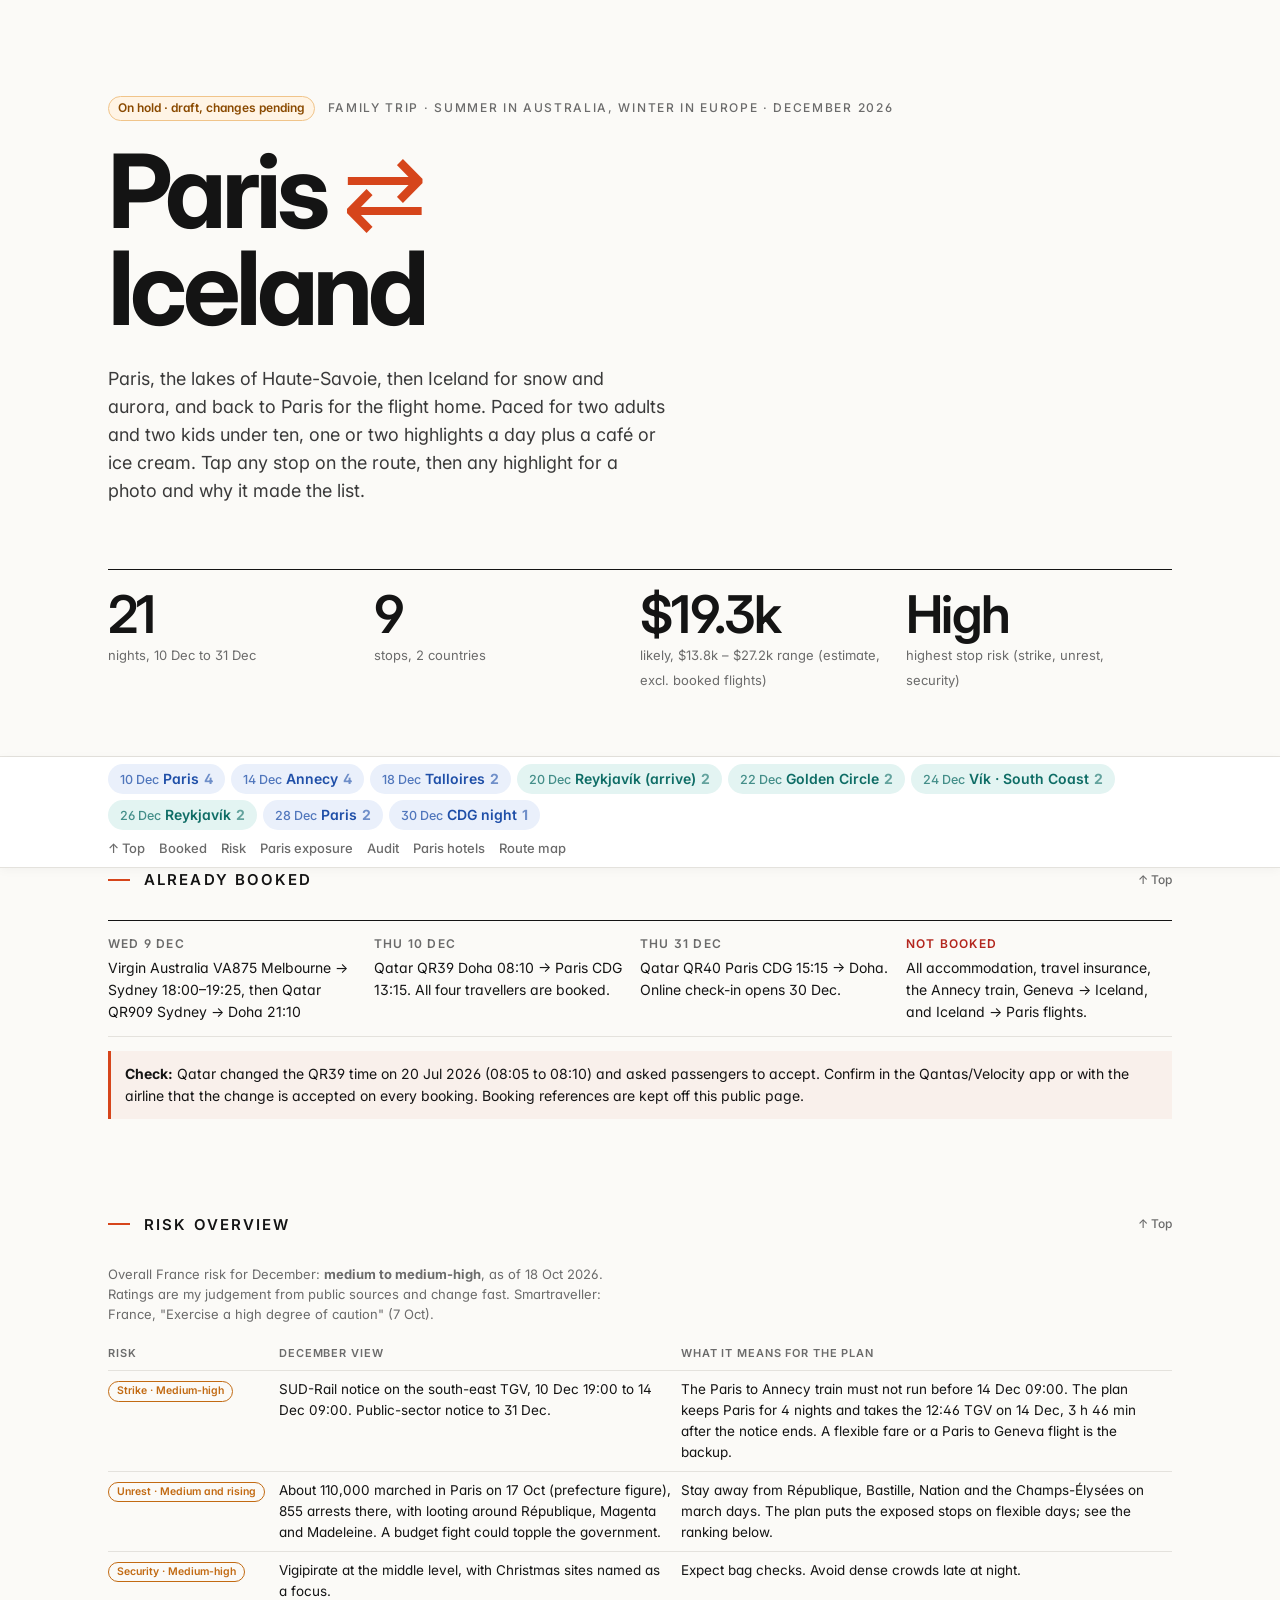
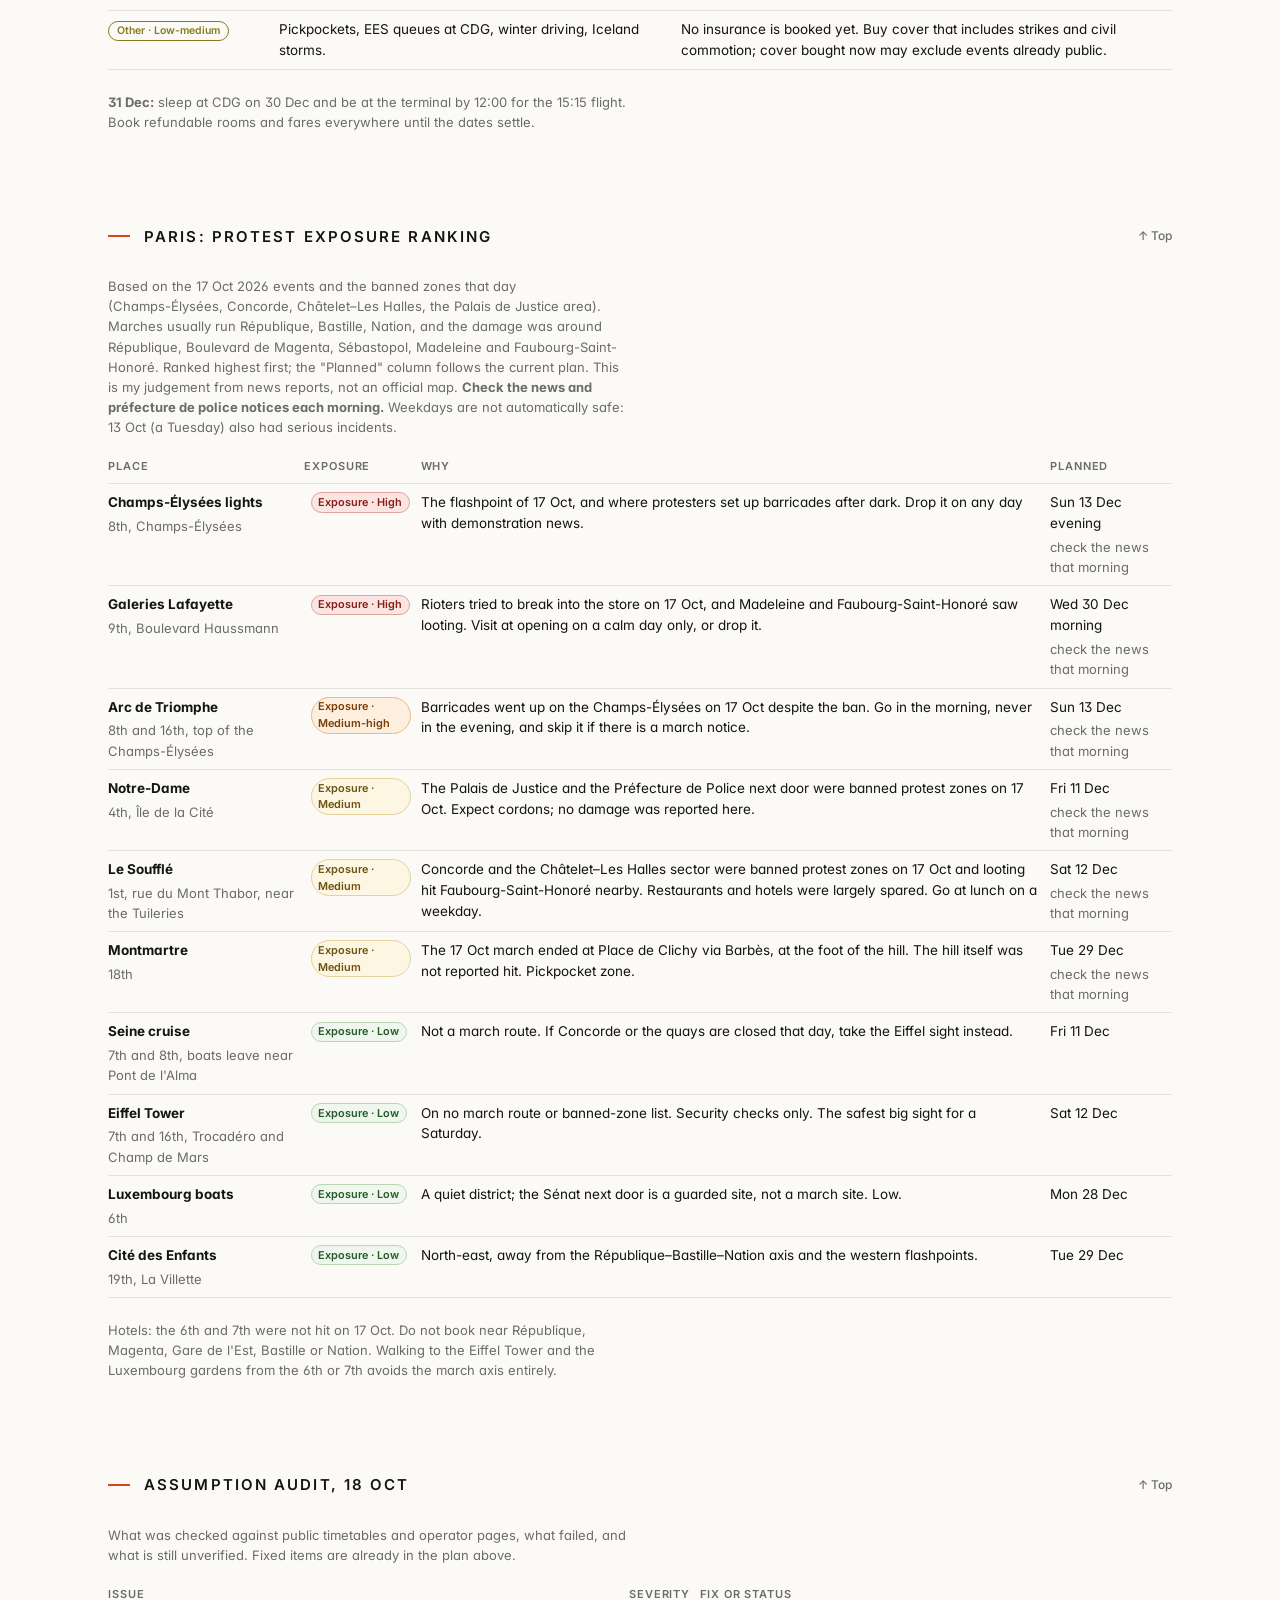
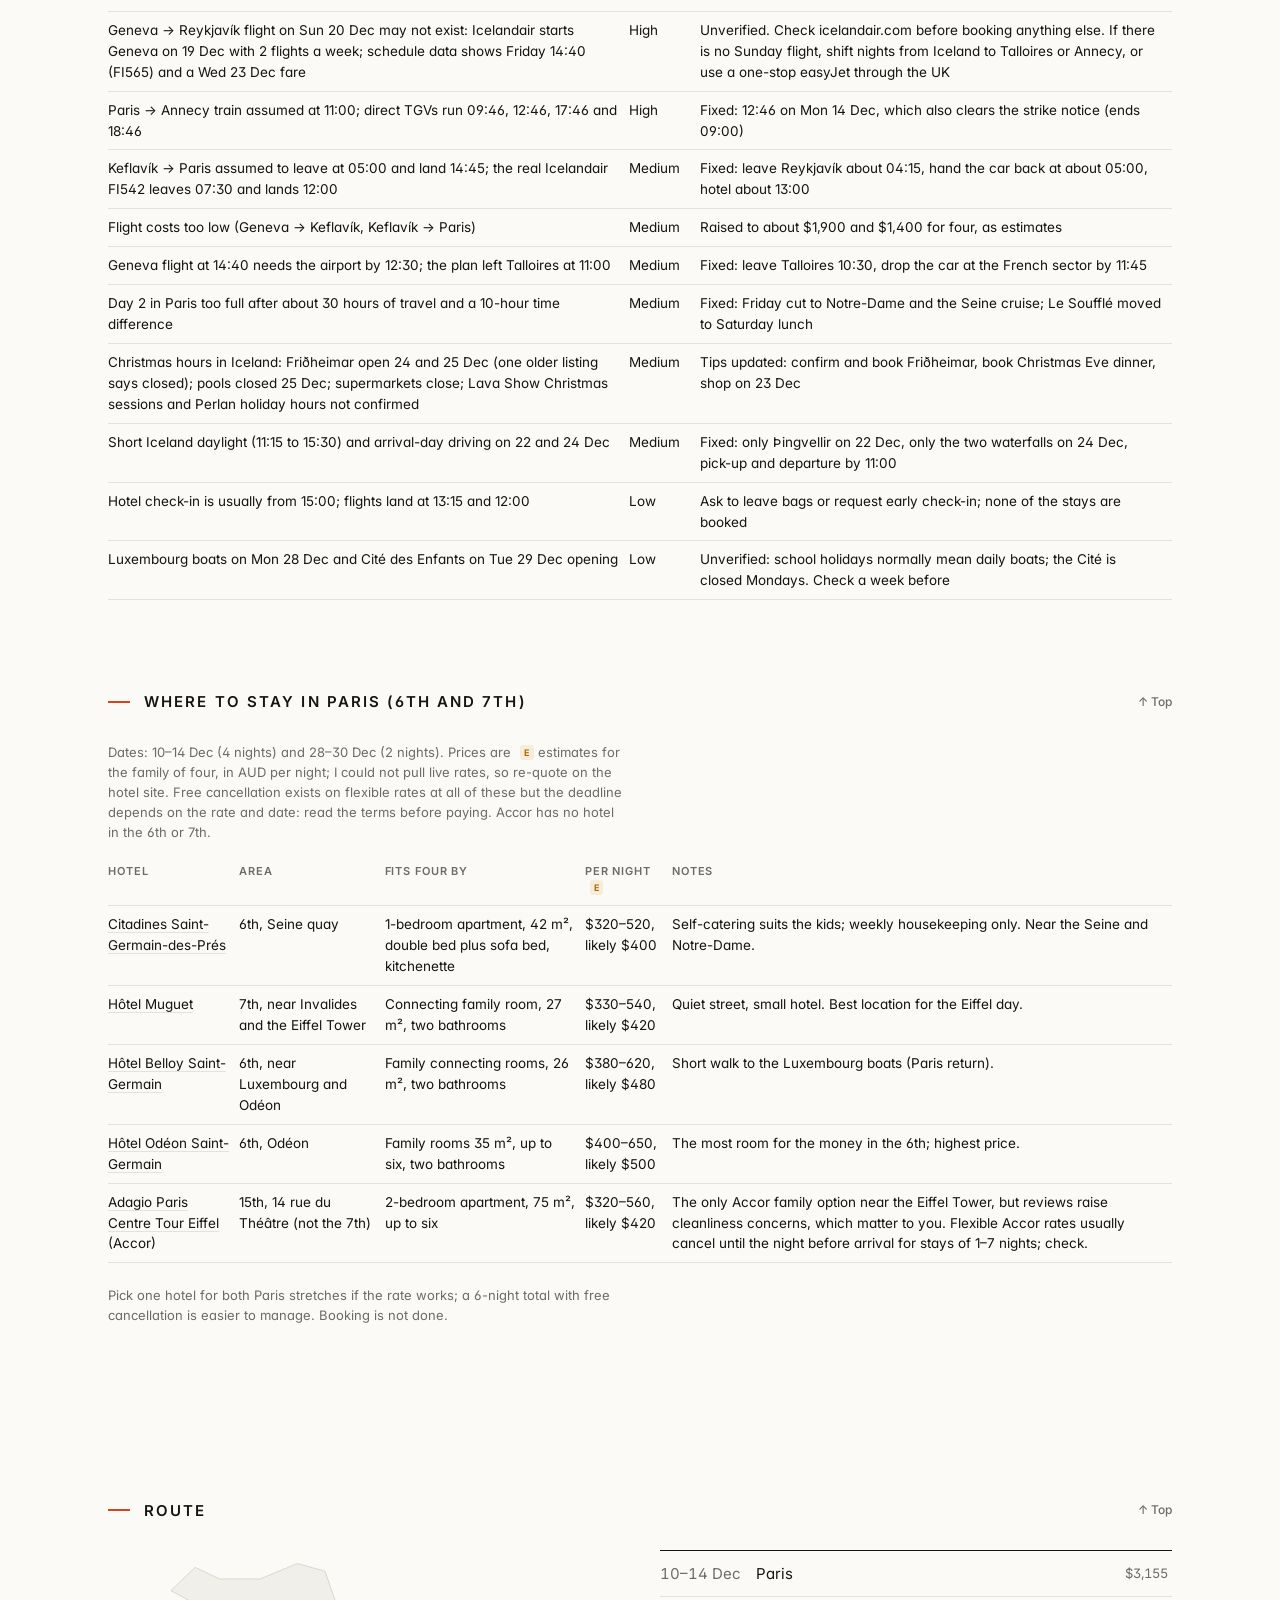
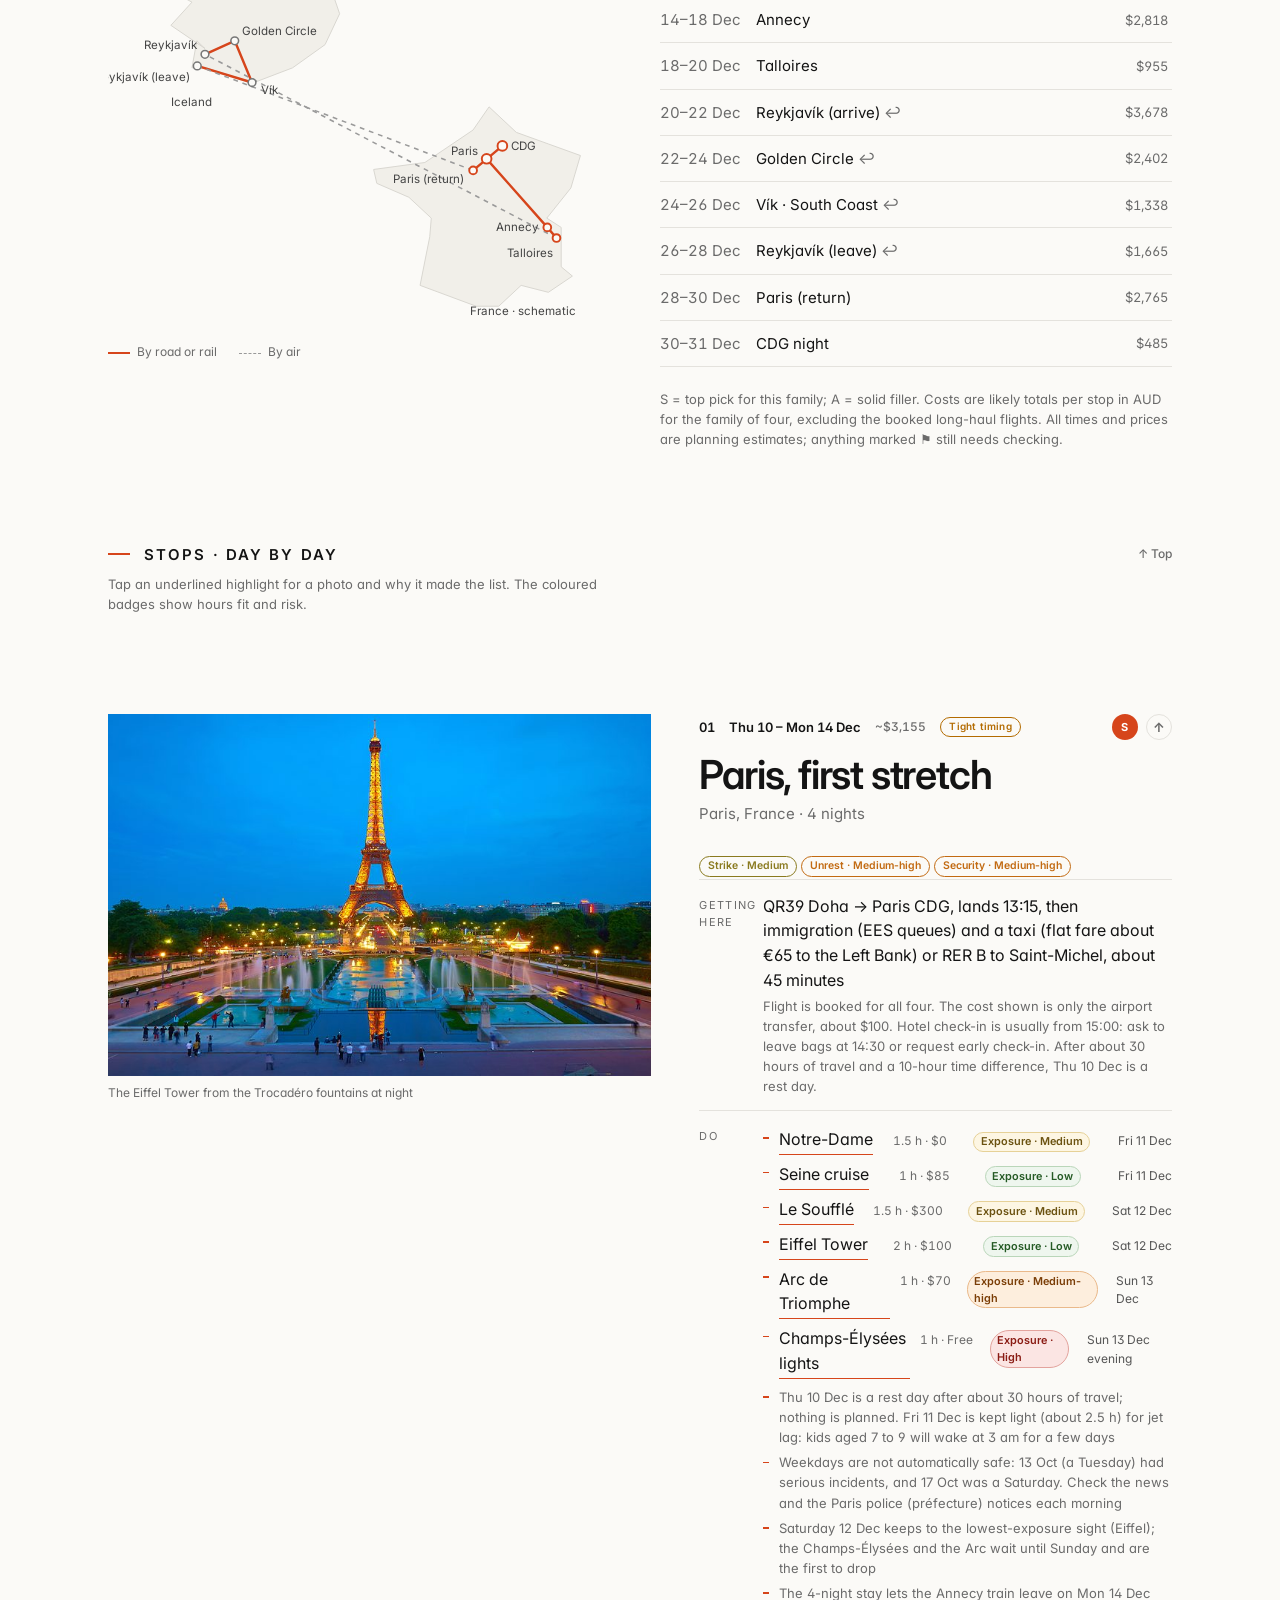
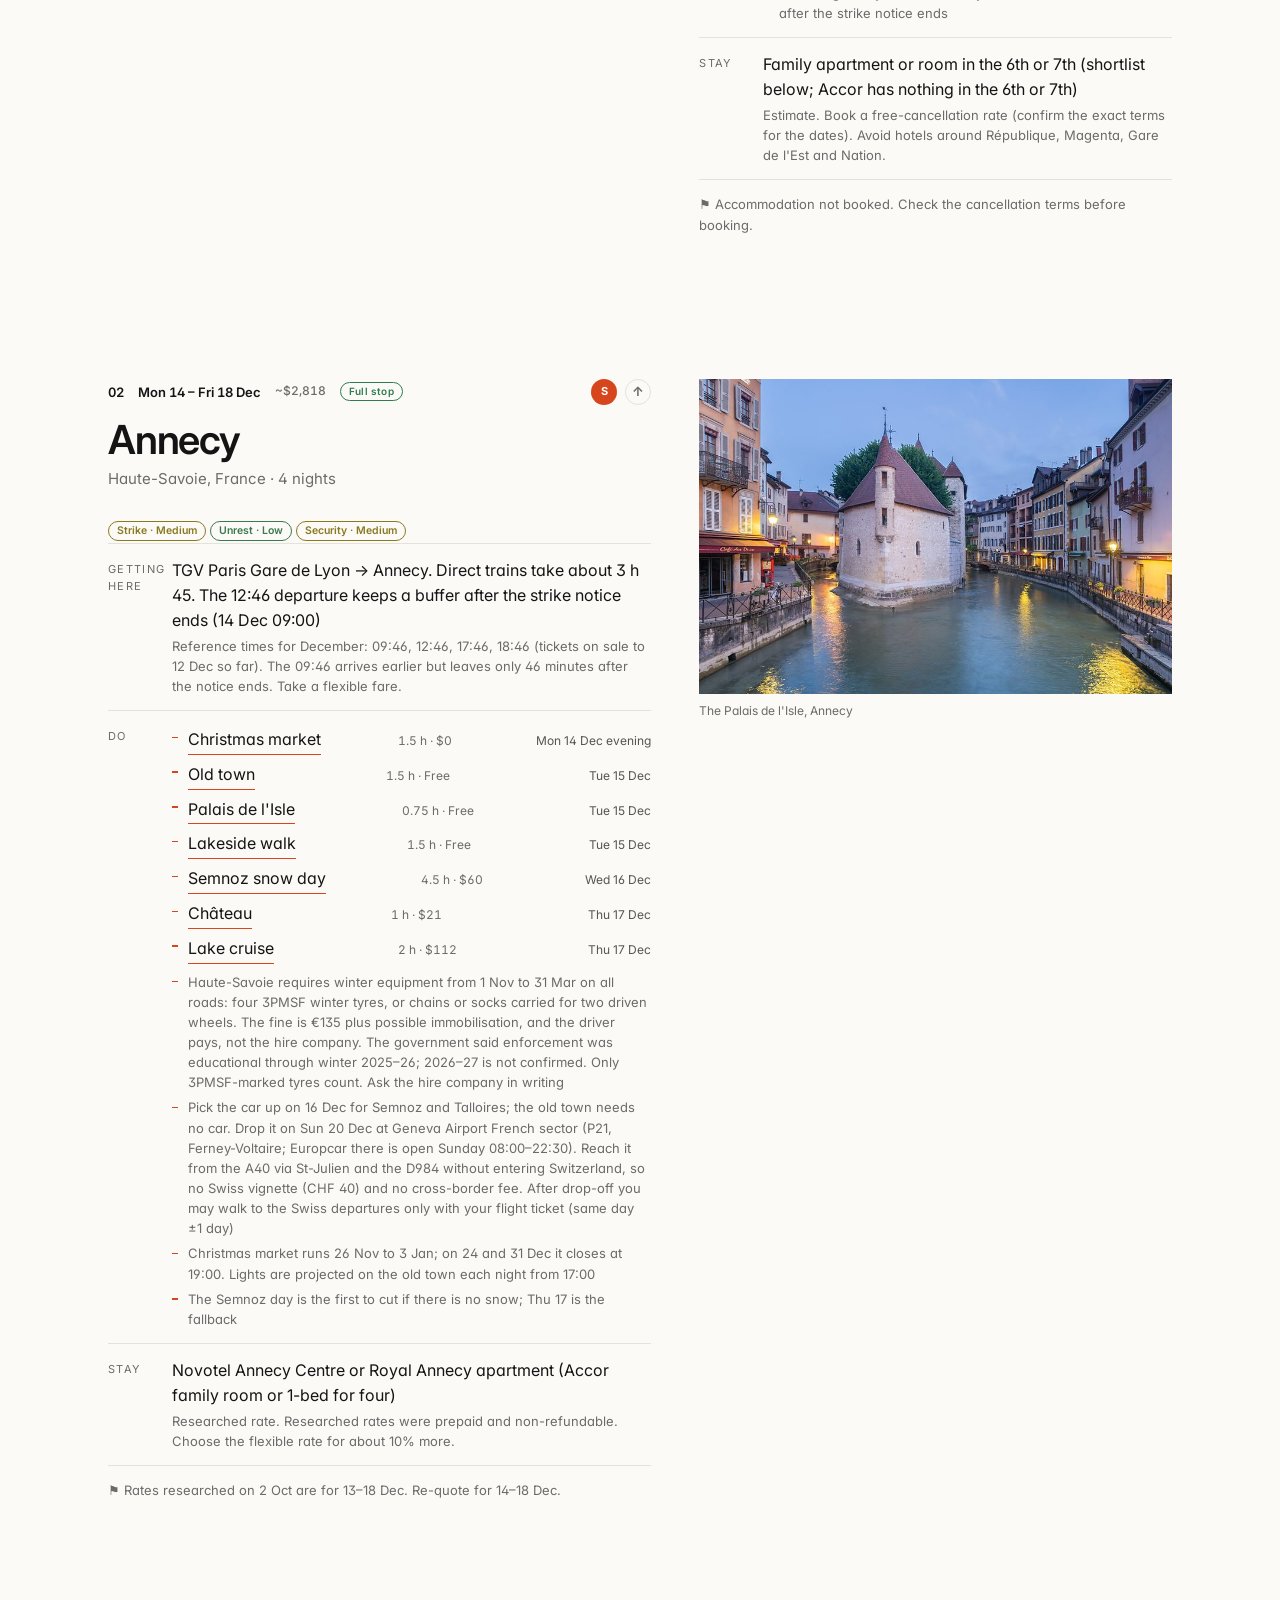
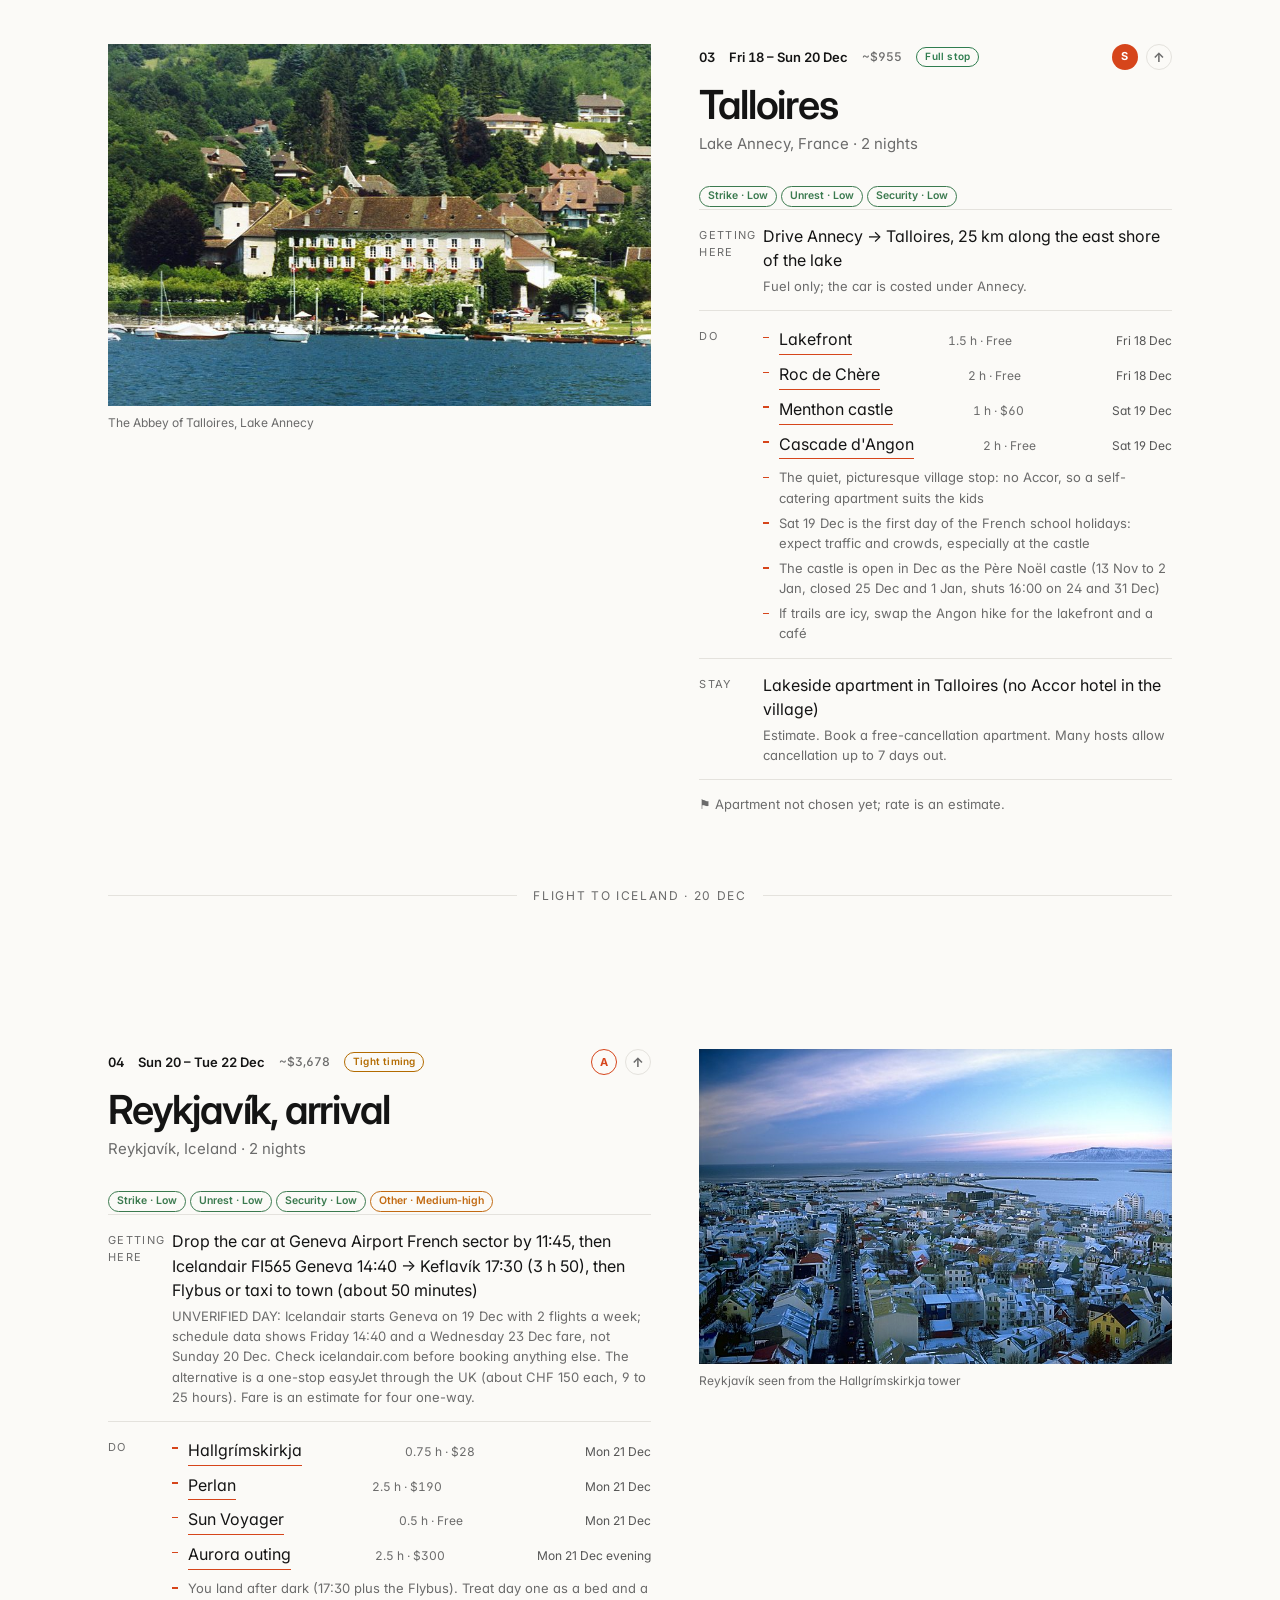
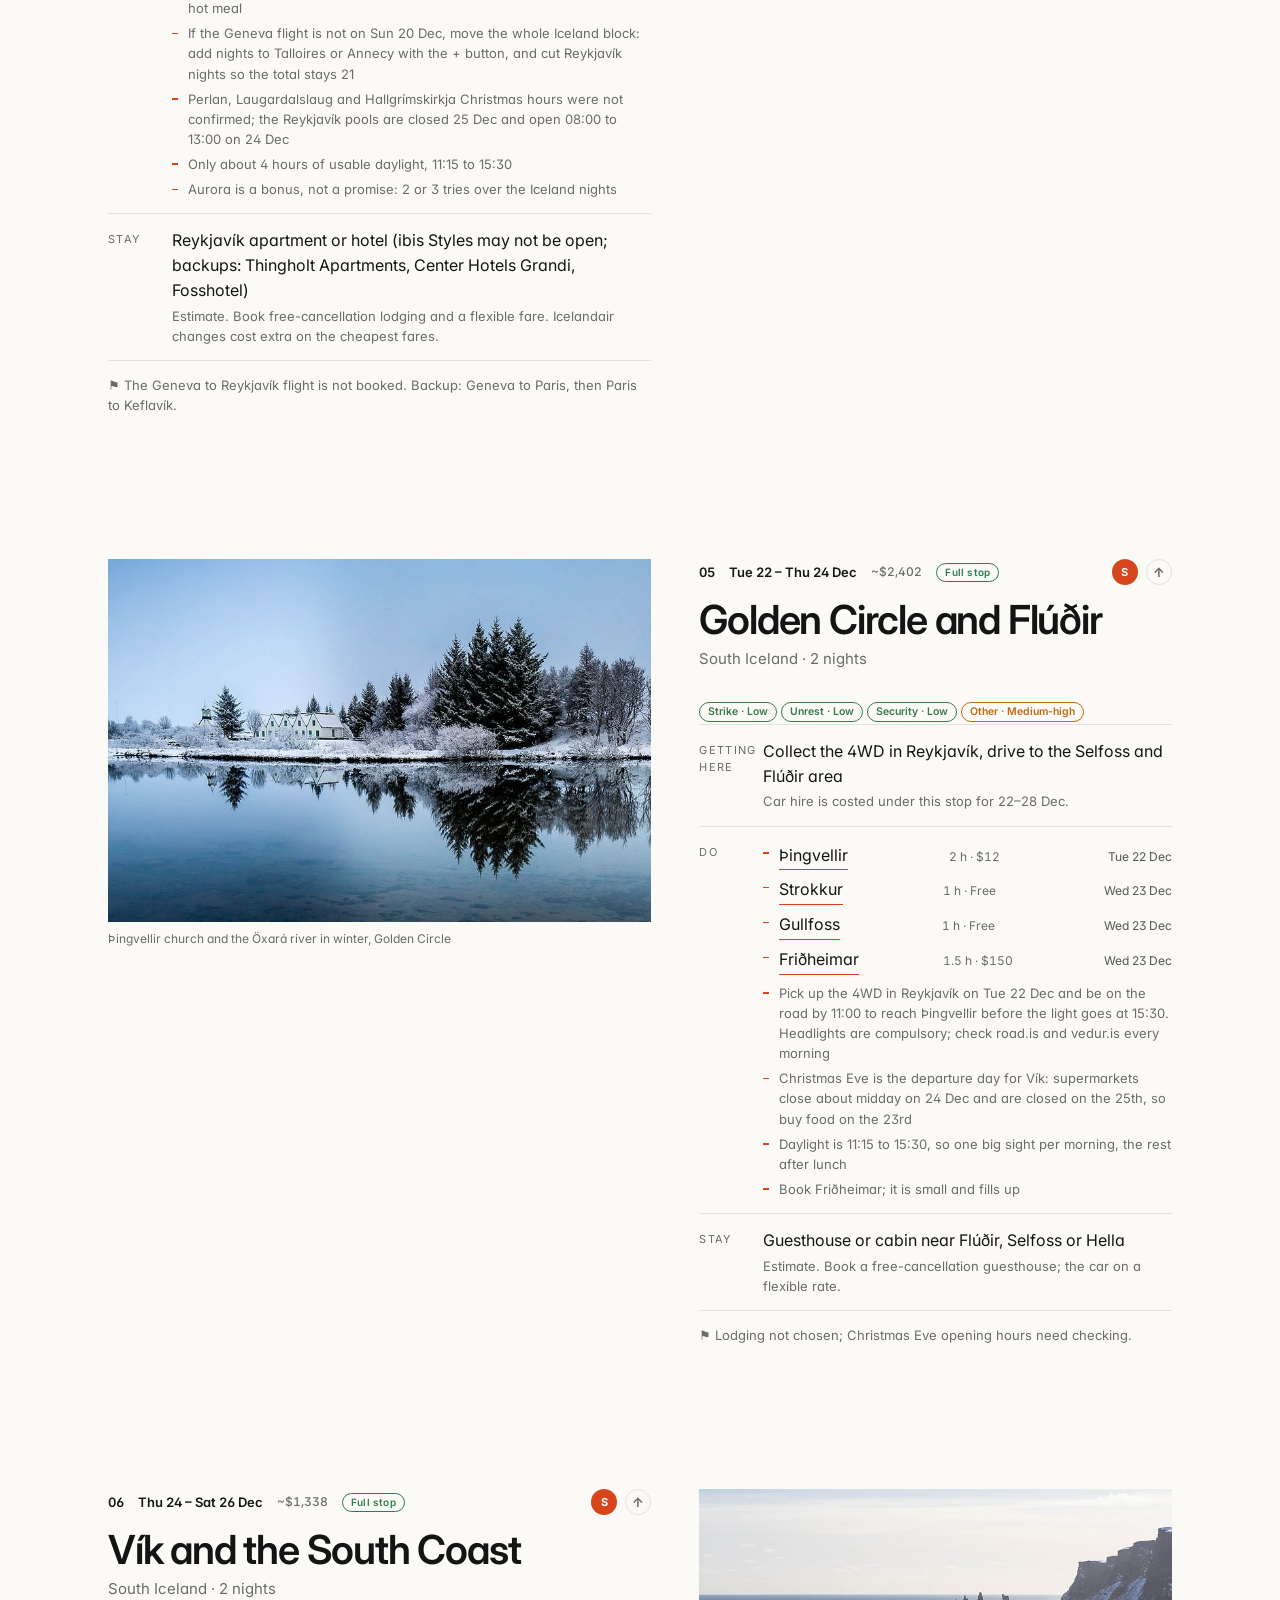
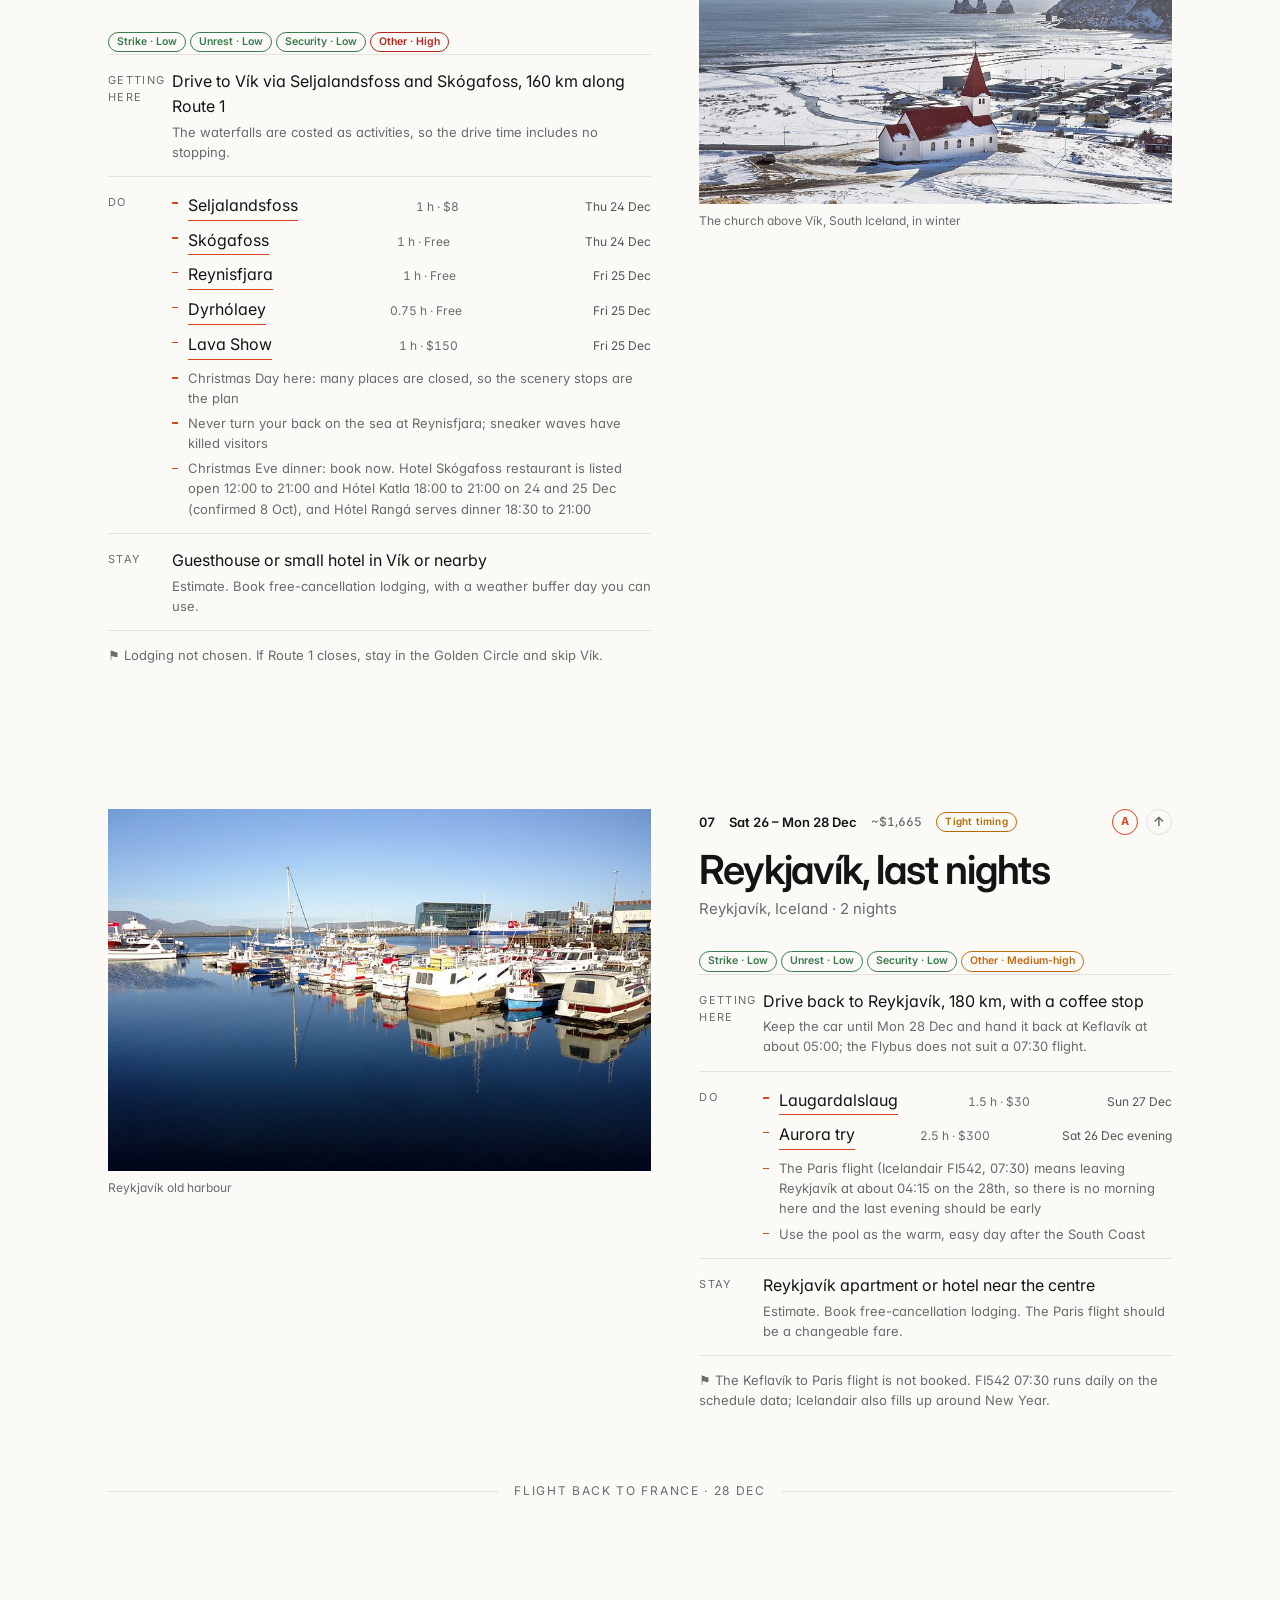
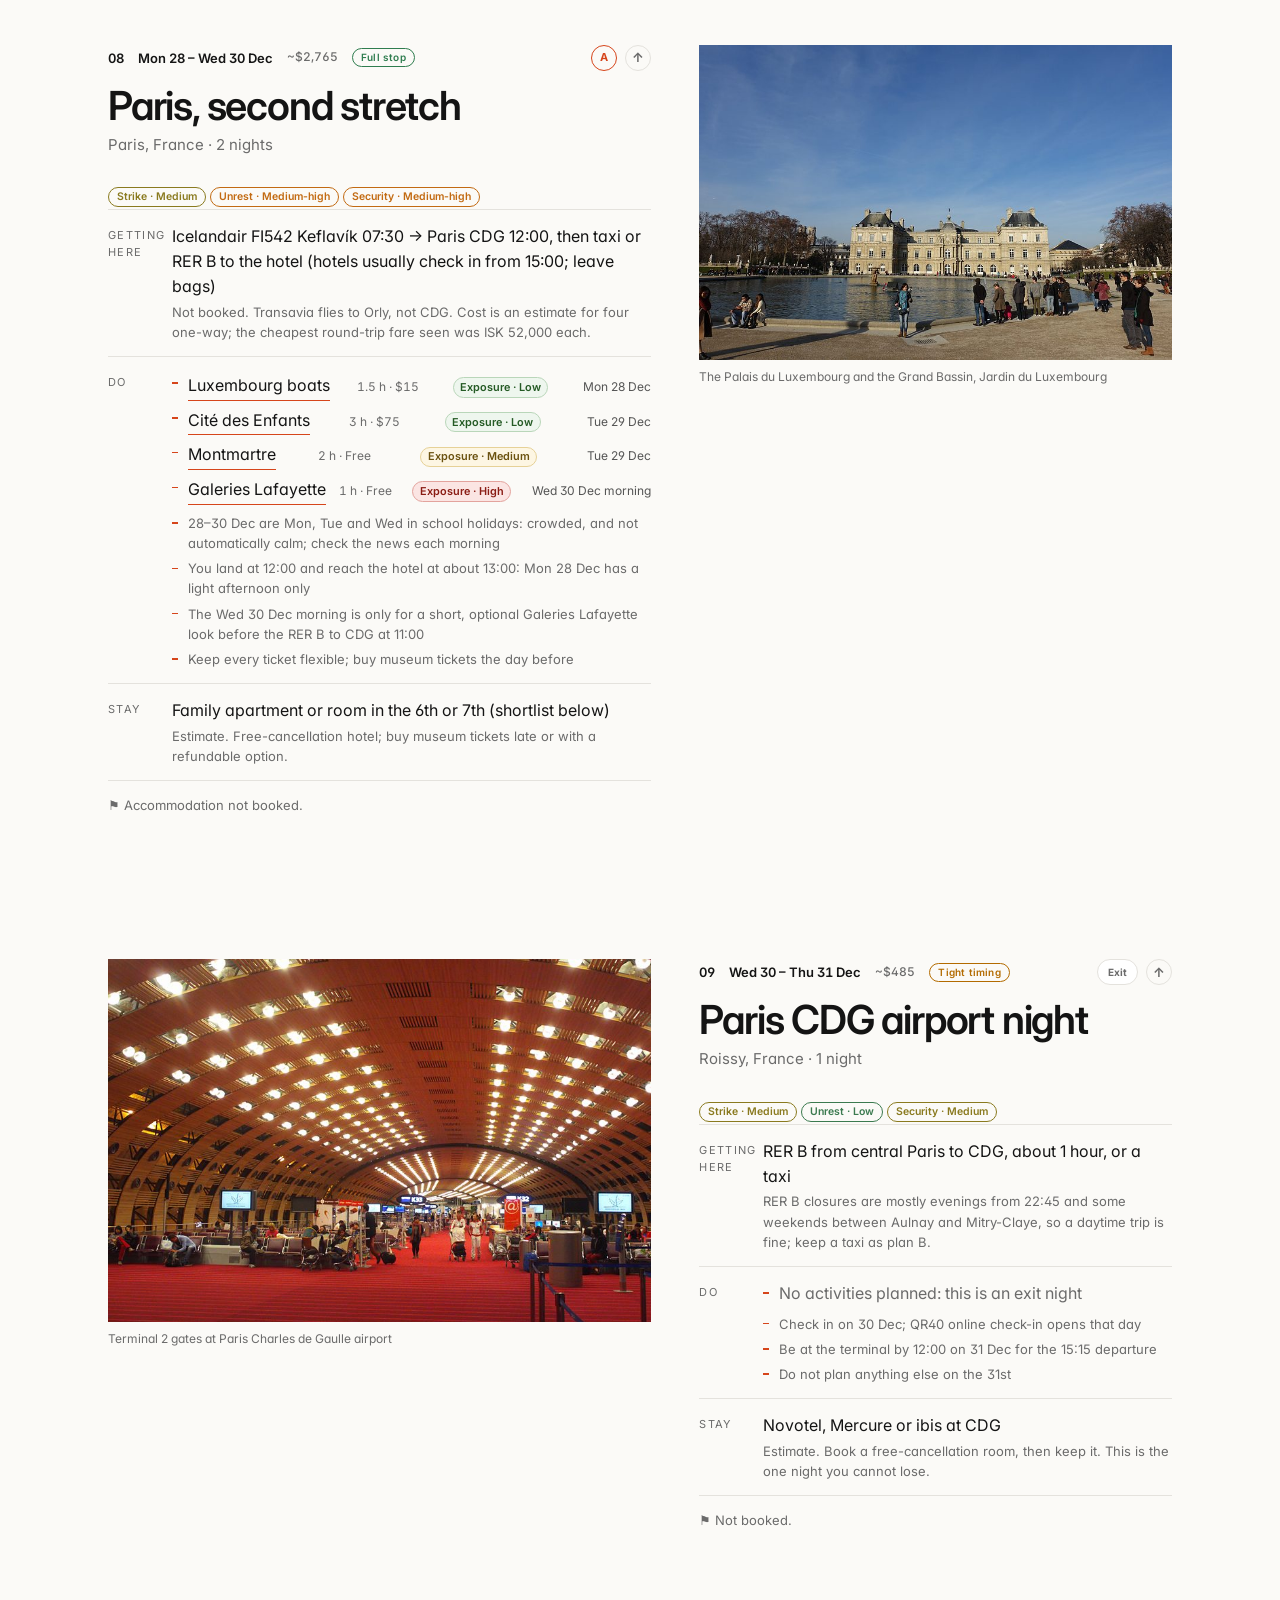
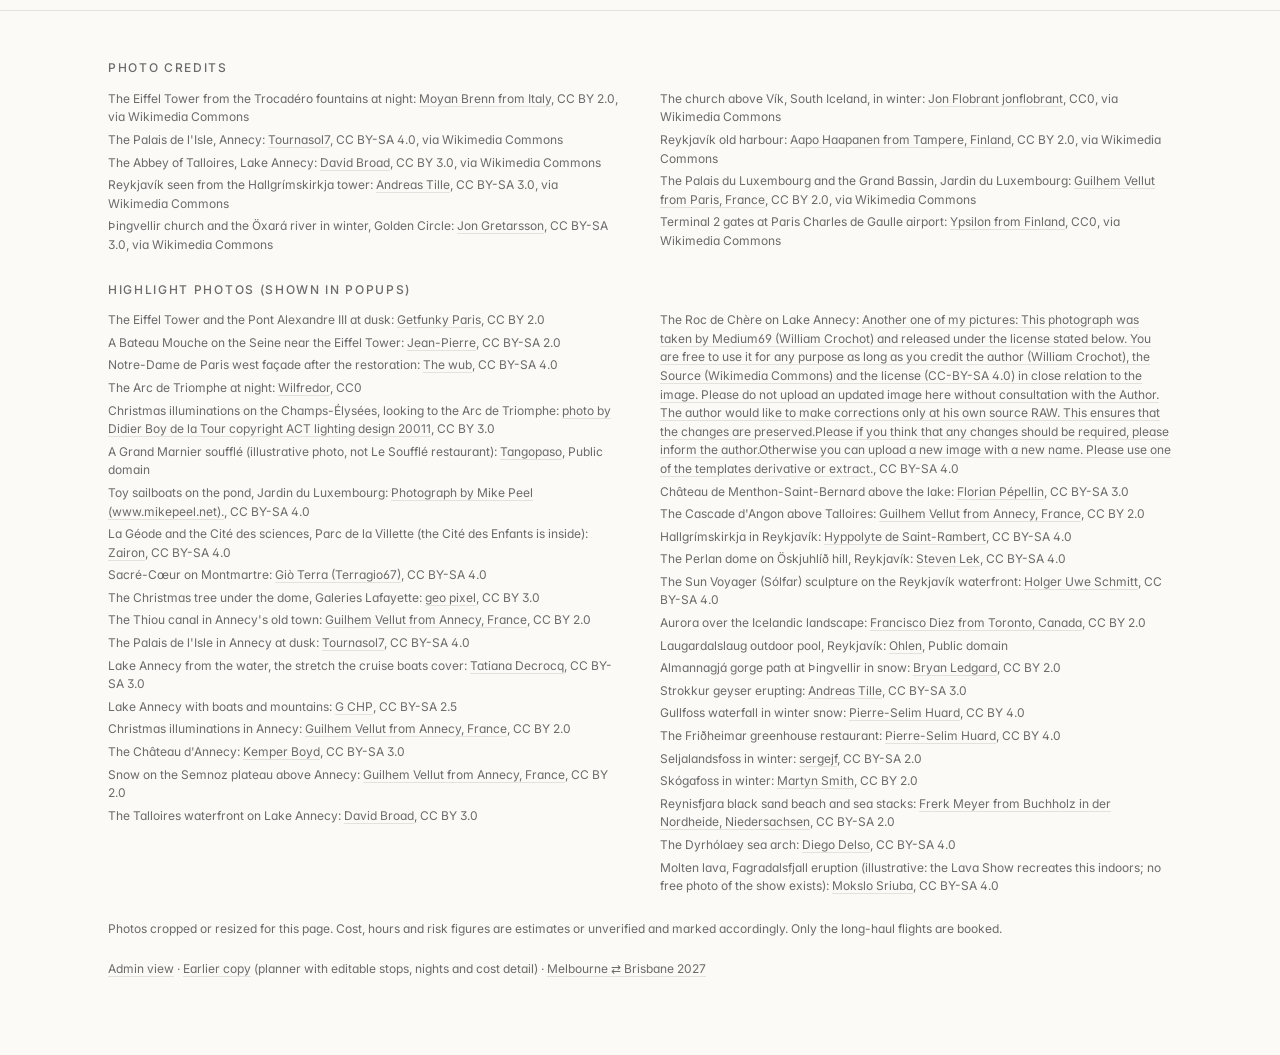
==== europe-dec-2026/index.html @ 7026f6e0 "Europe Dec 2026: restore original lite layout with sticky stop/section nav, back-to-top, date anchor" ====
<!doctype html><html lang="en-AU"><head><meta charset="utf-8"><link rel="icon" href="data:,"><meta name="viewport" content="width=device-width,initial-scale=1">
<title>Paris ⇄ Iceland · Family trip Dec 2026</title>
<meta name="description" content="Family itinerary for Europe, 10 to 31 December 2026: Paris, Annecy, Talloires, Iceland and back, with costs, daylight hours and risk ratings.">
<link rel="preconnect" href="https://fonts.googleapis.com"><link rel="preconnect" href="https://fonts.gstatic.com" crossorigin>
<link href="https://fonts.googleapis.com/css2?family=Inter:wght@400;500;600;700&display=swap" rel="stylesheet">
<style>
:root{--ink:#141414;--mute:#6b6b6b;--line:#e4e2dd;--bg:#fbfaf7;--acc:#d6451b;--max:1120px}
*{box-sizing:border-box}html{-webkit-text-size-adjust:100%}
body{margin:0;background:var(--bg);color:var(--ink);font:16px/1.55 Inter,-apple-system,BlinkMacSystemFont,"Segoe UI",Helvetica,Arial,sans-serif;font-feature-settings:"ss01","cv11";-webkit-font-smoothing:antialiased}
a{color:inherit;text-decoration-color:var(--line);text-underline-offset:3px}a:hover{text-decoration-color:var(--acc)}
.wrap{max-width:var(--max);margin:0 auto;padding:0 28px}
.eyebrow{font-size:12px;letter-spacing:.14em;text-transform:uppercase;color:var(--mute);font-weight:500}
header.hero{padding:96px 0 64px;border-bottom:1px solid var(--line)}
.hero h1{font-size:clamp(44px,8vw,104px);line-height:.95;letter-spacing:-.045em;font-weight:700;margin:22px 0 28px}
.hero h1 .ar{color:var(--acc);font-weight:500}
.hero p.lede{max-width:560px;font-size:18px;color:#3a3a3a;margin:0}
.stats{display:grid;grid-template-columns:repeat(4,1fr);gap:0;margin-top:64px;border-top:1px solid var(--ink)}
.stat{padding:18px 18px 0 0}.stat b{display:block;font-size:clamp(30px,4.4vw,52px);font-weight:600;letter-spacing:-.03em;line-height:1.05}
.stat span{font-size:13px;color:var(--mute)}
section{padding:80px 0}
h2{font-size:13px;letter-spacing:.14em;text-transform:uppercase;font-weight:600;margin:0 0 40px;display:flex;gap:14px;align-items:center}
h2::before{content:"";width:22px;height:2px;background:var(--acc)}
.overview{display:grid;grid-template-columns:minmax(0,1fr) minmax(0,1.05fr);gap:64px;align-items:start}
.map{width:100%;height:auto;max-height:640px}
.r-out{fill:none;stroke:var(--acc);stroke-width:2.5;stroke-linejoin:round;stroke-linecap:round}
.r-ret{fill:none;stroke:#9a9a9a;stroke-width:1.6;stroke-dasharray:5 5;stroke-linejoin:round}
.d-out{fill:var(--bg);stroke:var(--acc);stroke-width:2}.d-ret{fill:var(--bg);stroke:#777;stroke-width:1.6}
.d-home{fill:var(--ink)}.d-bne{fill:var(--acc)}.d-via{fill:#999}
.lbl{font:12px Inter,system-ui,sans-serif;fill:#444}.lbl-b{font-weight:600;fill:var(--ink)}
.legend{display:flex;gap:22px;font-size:12px;color:var(--mute);margin-top:10px}
.legend i{display:inline-block;width:22px;height:0;border-top:2.5px solid var(--acc);vertical-align:middle;margin-right:7px}
.legend i.d{border-top:1.6px dashed #999}
ol.tl{list-style:none;margin:0;padding:0;border-top:1px solid var(--ink)}
ol.tl li{display:grid;grid-template-columns:96px 1fr 28px;gap:12px;padding:11px 0;border-bottom:1px solid var(--line);font-size:15px}
.tdate{color:var(--mute);font-variant-numeric:tabular-nums}.ttier{text-align:right;font-weight:600;font-size:12px;color:var(--acc)}
ol.tl li.ret .tname::after{content:" ↩";color:var(--mute)}ol.tl li.muted{color:var(--mute)}ol.tl li.muted .ttier{color:var(--mute)}
.note{font-size:13px;color:var(--mute);margin-top:22px;max-width:520px}
.stops{display:grid;gap:72px}
.stop{display:grid;grid-template-columns:minmax(0,1.15fr) minmax(0,1fr);gap:48px;align-items:start;break-inside:avoid;page-break-inside:avoid}
.stop:nth-of-type(even) .ph{order:2}
.ph{margin:0}.ph img{display:block;width:100%;aspect-ratio:3/2;object-fit:cover;background:#eee;filter:saturate(.92)}
.mini{grid-template-columns:1fr}.mini .ph{order:0!important}.mini .ph img{aspect-ratio:auto;max-height:340px;object-fit:cover}.ph figcaption{font-size:12px;color:var(--mute);margin-top:8px}
.meta{display:flex;align-items:center;gap:14px;font-size:13px;color:var(--mute);font-variant-numeric:tabular-nums}
.num{font-weight:600;color:var(--ink)}
.tier{margin-left:auto;font-size:11px;font-weight:700;width:26px;height:26px;display:inline-grid;place-items:center;border-radius:50%}
.tS{background:var(--acc);color:#fff}.tA{border:1.5px solid var(--acc);color:var(--acc)}
.stop h3{font-size:clamp(28px,3.4vw,40px);letter-spacing:-.03em;line-height:1.05;margin:14px 0 6px;font-weight:600}
.reg{margin:0 0 26px;color:var(--mute);font-size:15px}
dl{margin:0;display:grid;grid-template-columns:64px 1fr;border-top:1px solid var(--line)}
dt,dd{padding:14px 0;border-bottom:1px solid var(--line);margin:0}
dt{font-size:11px;letter-spacing:.12em;text-transform:uppercase;color:var(--mute);padding-top:17px}
dd ul{margin:0;padding:0;list-style:none}dd li{padding-left:16px;position:relative}dd li+li{margin-top:5px}
dd li::before{content:"";position:absolute;left:0;top:.72em;width:6px;height:1.5px;background:var(--acc)}
.sub{display:block;font-size:13px;color:var(--mute);margin-top:3px}
.tc{display:inline-block;font-size:10px;letter-spacing:.08em;text-transform:uppercase;color:#9a6a52;border:1px solid #ead8cd;border-radius:3px;padding:0 5px;line-height:16px;vertical-align:1px;white-space:nowrap}
.flag{font-size:13px;color:var(--mute);margin:14px 0 0}
.divider{display:flex;align-items:center;gap:16px;font-size:12px;letter-spacing:.14em;text-transform:uppercase;color:var(--mute)}
.divider::before,.divider::after{content:"";flex:1;height:1px;background:var(--line)}
.home{display:grid;grid-template-columns:repeat(2,1fr);gap:0;border-top:1px solid var(--ink)}
.home div{padding:20px 24px 0 0}.home b{display:block;font-size:22px;letter-spacing:-.02em;font-weight:600;margin:4px 0}.home p{margin:0;color:var(--mute);font-size:14px}
.grid3{display:grid;grid-template-columns:repeat(3,1fr);gap:40px}
.grid3 h4{font-size:15px;margin:0 0 10px;font-weight:600}.grid3 ul{margin:0;padding:0 0 0 0;list-style:none;font-size:14px;color:#3a3a3a}.grid3 li{padding:7px 0;border-top:1px solid var(--line)}
footer{border-top:1px solid var(--line);padding:48px 0 64px;font-size:12px;color:var(--mute)}
footer ul{columns:2;column-gap:40px;padding:0;list-style:none;margin:12px 0 24px}footer li{break-inside:avoid;margin-bottom:4px}
html{scroll-behavior:smooth}
.stop,#route,#home{scroll-margin-top:24px}
a:focus-visible{outline:2px solid var(--acc);outline-offset:3px;border-radius:2px}
ol.tl li{display:block;padding:0}
a.tl-link{display:grid;grid-template-columns:96px 1fr 28px;gap:12px;padding:11px 0;min-height:44px;align-items:center;text-decoration:none;color:inherit}
a.tl-link:hover .tname,a.tl-link:focus-visible .tname{text-decoration:underline;text-decoration-color:var(--acc);text-underline-offset:4px}
a.tl-link:focus-visible{outline-offset:-2px}
.mp{cursor:pointer;outline:none}.hit{fill:transparent}
.mp:hover .lbl,.mp:focus-visible .lbl{fill:var(--acc);text-decoration:underline}
.mp:focus-visible .hit{stroke:var(--acc);stroke-width:1.5;fill:rgba(214,69,27,.08)}
.tomap{position:relative;margin-left:-6px;width:26px;height:26px;display:inline-grid;place-items:center;border-radius:50%;border:1px solid var(--line);font-size:13px;font-weight:700;color:var(--mute);text-decoration:none;line-height:1}.tomap::after{content:"";position:absolute;inset:-9px}.tomap:hover,.tomap:focus-visible{color:var(--acc);border-color:var(--acc)}
.back{display:inline-flex;align-items:center;min-height:44px;margin-top:10px;font-size:13px;color:var(--mute);text-decoration:none;letter-spacing:.02em}
.back:hover,.back:focus-visible{color:var(--acc)}
.stop.flash{animation:flash 1.6s ease-out}
@keyframes flash{0%,35%{box-shadow:0 0 0 14px rgba(214,69,27,.10);background:rgba(214,69,27,.05)}100%{box-shadow:0 0 0 14px transparent;background:transparent}}
@media (prefers-reduced-motion:reduce){html{scroll-behavior:auto}.stop.flash{animation:none;outline:2px solid var(--acc);outline-offset:10px}}
@media print{.back,.tomap{display:none}a.tl-link{min-height:0}}
@media (max-width:860px){
 .wrap{padding:0 20px}header.hero{padding:64px 0 48px}.stats{grid-template-columns:repeat(2,1fr);margin-top:44px}.stat{padding-bottom:16px}
 section{padding:56px 0}.overview{grid-template-columns:1fr;gap:40px}.map{max-height:520px}
 .stop{grid-template-columns:1fr;gap:22px}.stop:nth-of-type(even) .ph{order:0}.stops{gap:56px}
 .grid3{grid-template-columns:1fr;gap:28px}footer ul{columns:1}.home{grid-template-columns:1fr}
}
@media print{
 :root{--bg:#fff}body{font-size:11pt}header.hero{padding:0 0 24px}section{padding:28px 0}
 .stop{grid-template-columns:38% 1fr;gap:24px}.stop:nth-of-type(even) .ph{order:0}.stops{gap:28px}
 .ph img{filter:none}a{text-decoration:none}.overview{break-inside:avoid}h2{margin-bottom:20px}
 @page{margin:14mm}
}
/* ===== v1.1 additions ===== */
:root{--ok:#2f7d4f;--warnc:#b36b00;--bad:#b3261e;--bar:52px}
.sr{position:absolute;width:1px;height:1px;overflow:hidden;clip:rect(0 0 0 0);white-space:nowrap}
.bar{position:sticky;top:0;z-index:50;background:rgba(251,250,247,.96);backdrop-filter:blur(6px);border-bottom:1px solid var(--line)}
.bar-in{display:flex;flex-wrap:wrap;align-items:center;gap:6px 16px;min-height:var(--bar);padding-top:8px;padding-bottom:8px;font-size:13px;font-variant-numeric:tabular-nums}
.ver{display:inline-block;font-size:10px;font-weight:700;letter-spacing:.08em;color:var(--acc);border:1px solid var(--acc);border-radius:99px;padding:0 7px;line-height:17px;text-transform:none}
.bc b{font-size:16px}.mute{color:var(--mute)}
.chip{font-size:12px;font-weight:600;border-radius:99px;padding:2px 10px;border:1px solid var(--line)}
.chip.ok{color:var(--ok);border-color:var(--ok)}.chip.over{color:var(--bad);border-color:var(--bad)}.chip.under{color:var(--warnc);border-color:var(--warnc)}
.btn{font:inherit;font-size:14px;font-weight:500;background:#fff;color:var(--ink);border:1px solid #cfcdc7;border-radius:6px;padding:9px 14px;min-height:40px;cursor:pointer;text-decoration:none;display:inline-flex;align-items:center}
.btn.sm{font-size:12px;padding:4px 10px;min-height:30px}.btn.pri{background:var(--ink);color:#fff;border-color:var(--ink)}
.btn:hover,.btn:focus-visible{border-color:var(--acc);color:var(--acc)}.btn.pri:hover{color:#fff;background:var(--acc)}
button:focus-visible,a:focus-visible,select:focus-visible,input:focus-visible,label.btn:focus-visible{outline:2px solid var(--acc);outline-offset:2px}
.sv{margin-left:auto}.jump{margin-left:0}
.ctl{display:grid;grid-template-columns:repeat(3,minmax(0,1fr));gap:24px;margin-bottom:8px}
.ctl-g{display:flex;flex-direction:column;gap:6px;font-size:13px}.ctl-g label{font-weight:600;font-size:12px;letter-spacing:.1em;text-transform:uppercase}
select,input[type=text],input[type=number]{font:inherit;font-size:15px;padding:8px 10px;border:1px solid #cfcdc7;border-radius:6px;background:#fff;min-height:40px;max-width:100%}
.bud{display:flex;align-items:center;gap:6px}.bud input{width:96px}
.warn{color:var(--bad);font-size:14px;margin:10px 0 0;padding:8px 12px;border-left:3px solid var(--bad);background:rgba(179,38,30,.06)}
.acts-row{display:flex;flex-wrap:wrap;gap:10px;margin:18px 0 8px;align-items:center}.inl{display:inline-flex;gap:6px}
.inl input{width:200px}.linkf{width:100%;margin:8px 0;font-size:12px}
.sm-h{font-size:12px;letter-spacing:.12em;text-transform:uppercase;margin:22px 0 6px}
.plans{list-style:none;margin:0;padding:0;font-size:14px}.plans li{display:flex;gap:10px;align-items:center;padding:6px 0;border-bottom:1px solid var(--line)}.plans .pn{font-weight:600;margin-right:auto}
.r-ghost{fill:none;stroke:#d8d6d0;stroke-width:1.2;stroke-dasharray:1 4;stroke-linecap:round}
.d-skip{fill:#fff;stroke:#bbb;stroke-width:1.4;stroke-dasharray:2 2}.mp.skip .lbl{fill:#aaa;text-decoration:line-through}
.legend i.g{border-top:1.5px dotted #bbb}
ol.tl li{display:flex;align-items:center;padding:0;gap:4px}
a.tl-link{display:grid;grid-template-columns:84px 1fr auto;flex:1;min-width:0}
.tcost{font-size:13px;color:var(--mute);font-variant-numeric:tabular-nums;text-align:right;padding-right:4px}
.tx{width:34px;flex:none}
.xb{flex:none;width:34px;height:34px;border-radius:50%;border:1px solid var(--line);background:#fff;color:var(--mute);font:inherit;font-size:16px;line-height:1;cursor:pointer;display:inline-grid;place-items:center}
.xb:hover,.xb:focus-visible{color:var(--acc);border-color:var(--acc)}.xb.fixed{border-style:dashed;cursor:default;pointer-events:none}
ol.tl li.rm .tname{text-decoration:line-through;color:#999}ol.tl li.rm .tdate,ol.tl li.rm .tcost{color:#aaa}
.vd{display:inline-block;width:8px;height:8px;border-radius:50%;margin-left:7px;vertical-align:1px}
.v-worth{--vc:var(--ok)}.v-marginal{--vc:var(--warnc)}.v-pointless{--vc:var(--bad)}
.vd.v-worth,.vd.v-marginal,.vd.v-pointless{background:var(--vc)}
.vpill{font-size:11px;font-weight:600;border-radius:99px;padding:2px 9px;border:1px solid var(--vc);color:var(--vc);white-space:nowrap}
.meta{flex-wrap:wrap;row-gap:6px}.meta .tier{margin-left:auto}
.rmbtn{margin-left:0!important;cursor:pointer;background:#fff;font-family:inherit}.rmbtn.off{opacity:.4;border-style:dashed}
.stop.removed>.ph,.stop.removed>.body{display:none}
.skipbar{display:none;align-items:center;gap:14px;padding:12px 16px;border:1px dashed #ccc;color:var(--mute);font-size:14px;grid-column:1/-1}
.stop.removed{display:block;margin:-20px 0}.stop.removed .skipbar{display:flex}
.stop.mini.removed{display:none}
ul.acts,ul.tips{margin:0;padding:0;list-style:none}ul.acts li{display:flex;justify-content:space-between;gap:10px;align-items:baseline;padding-left:16px}
ul.tips{margin-top:8px;font-size:13px;color:var(--mute)}
.atr{font:inherit;color:var(--ink);background:none;border:0;border-bottom:1px solid var(--acc);padding:2px 0;text-align:left;cursor:pointer;min-height:28px}
.atr:hover,.atr:focus-visible{color:var(--acc)}
.am{font-size:12px;color:var(--mute);white-space:nowrap;font-variant-numeric:tabular-nums}
dd.c-cost,dd.c-hours{font-size:14px}
.chead{font-size:15px}.chead b{font-size:20px;letter-spacing:-.02em}
ul.cl{list-style:none;margin:6px 0 0;padding:0}ul.cl li{display:flex;justify-content:space-between;gap:12px;padding:6px 0 6px 0;border-top:1px solid var(--line)}
ul.cl li::before{display:none}ul.cl li+li{margin-top:0}ul.cl{padding:0}
.cl-l{flex:1;min-width:0}.cl-v{text-align:right;white-space:nowrap;font-variant-numeric:tabular-nums}
.cl-v .sub,.cl-l .sub{font-size:12px}.cl-l .sub{white-space:normal}
.ct{display:inline-block;font-size:9px;font-weight:700;letter-spacing:.06em;border-radius:3px;padding:0 4px;margin-left:5px;line-height:15px;vertical-align:1px;text-transform:uppercase}
.t-r{background:#e8f1ec;color:var(--ok)}.t-e{background:#f6ecdc;color:var(--warnc)}.t-f{background:#eee;color:#777}
.vline{margin-bottom:8px}
table.ht{border-collapse:collapse;width:100%;font-size:13px}table.ht th{font-weight:500;text-align:left;padding:4px 10px 4px 0;color:var(--mute);white-space:nowrap}table.ht td{padding:4px 8px 4px 0;font-variant-numeric:tabular-nums}table.ht td.sub{display:table-cell;margin:0;font-size:12px}
table.ht tr.tot th,table.ht tr.tot td:nth-child(2){color:var(--ink);font-weight:700}table.ht tr{border-top:1px solid var(--line)}
ul.fit,ul.flags{list-style:none;margin:8px 0 0;padding:0;font-size:13px}ul.fit li,ul.flags li{padding-left:0}ul.fit li::before,ul.flags li::before{display:none}
ul.flags li{color:var(--warnc)}
.rmnote{margin-top:8px}
.key{margin:-20px 0 28px}
.toast{position:fixed;left:50%;bottom:18px;transform:translateX(-50%);z-index:100;background:var(--ink);color:#fff;padding:10px 12px 10px 16px;border-radius:8px;display:flex;gap:12px;align-items:center;font-size:14px;max-width:min(560px,calc(100vw - 24px));box-shadow:0 6px 24px rgba(0,0,0,.25)}
.toast[hidden]{display:none}.toast .btn{background:transparent;color:#fff;border-color:#888}.toast .tx{background:none;border:0;color:#bbb;font-size:20px;cursor:pointer;padding:0 6px}
/* dialog */
dialog#dlg{padding:0;border:0;border-radius:10px;width:min(760px,calc(100vw - 24px));max-height:calc(100dvh - 24px);box-shadow:0 20px 60px rgba(0,0,0,.35);color:var(--ink);background:var(--bg)}
dialog#dlg::backdrop{background:rgba(20,20,20,.55)}
.d-in{position:relative}.d-body{max-height:calc(100dvh - 24px);overflow:auto}
.d-x{position:absolute;right:10px;top:10px;z-index:2;width:40px;height:40px;border-radius:50%;border:0;background:rgba(255,255,255,.92);font-size:24px;line-height:1;cursor:pointer;box-shadow:0 1px 6px rgba(0,0,0,.25)}
.d-fig{margin:0}.d-fig img{display:block;width:100%;max-height:340px;object-fit:cover;background:#e8e6e0}.d-fig figcaption{font-size:11px;color:var(--mute);padding:8px 18px 0}
.d-txt{padding:10px 22px 24px}.d-txt h3{font-size:26px;letter-spacing:-.025em;margin:6px 0 10px;line-height:1.1}.d-txt h4{font-size:11px;letter-spacing:.12em;text-transform:uppercase;color:var(--mute);margin:18px 0 4px}.d-txt p{margin:0;font-size:15px}
.chips{list-style:none;margin:0;padding:0;display:flex;flex-wrap:wrap;gap:6px}.chips li{font-size:12px;border:1px solid var(--line);border-radius:99px;padding:2px 10px;color:#3a3a3a;background:#fff}
dl.facts{display:grid;grid-template-columns:110px 1fr;margin-top:16px;border-top:1px solid var(--line)}dl.facts dt{padding-top:12px;font-size:11px}dl.facts dd.tcf{color:#8a5a3c}
html.modal{overflow:hidden}
@media (max-width:860px){
 .ctl{grid-template-columns:1fr;gap:16px}
 .bar-in{gap:2px 10px;padding-top:6px;padding-bottom:6px;font-size:12px}.bar-in .jump{display:none}.sv{margin-left:0}
 .bc b{font-size:15px}.bar .btn.sm{padding:2px 8px;min-height:26px}
 a.tl-link{grid-template-columns:70px 1fr auto}
 .stop,#route,#home,#plan{scroll-margin-top:84px}
 dialog#dlg{width:100vw;max-width:100vw;max-height:100dvh;height:100dvh;border-radius:0;margin:0}.d-body{max-height:100dvh}
 dl.facts{grid-template-columns:90px 1fr}.d-txt{padding:10px 16px 28px}
 .inl{width:100%}.inl input{flex:1;width:auto}
}
@media (max-width:480px){.stats{grid-template-columns:repeat(2,1fr)}.ul.cl li{flex-direction:column}ul.cl li{flex-direction:column;gap:2px}.cl-v{text-align:left}}
.stop,#route,#home,#plan{scroll-margin-top:84px}
@media print{.bar,.noprint,.toast,dialog,.rmbtn,.skipbar,.atr+.x,#plan,.d-x,.jump,.xb,.restore{display:none!important}.atr{border:0}.stop.removed{display:none!important}ol.tl li.rm{display:none}
 .atr{color:inherit}.tx{display:none}}

.bar-in{max-width:1400px;margin:0 auto}table.ht td:nth-child(2){white-space:nowrap}html{scroll-behavior:auto}
@media (max-width:860px){.toast{left:12px;right:12px;transform:none;max-width:none;width:auto}a.tl-link{grid-template-columns:84px 1fr auto}dl.facts{grid-template-columns:104px 1fr}dl.facts dt{letter-spacing:.06em}.tdate{white-space:nowrap;font-size:14px}}

/* ===== lite view ===== */
.cpill{font-size:12px;font-weight:500;color:var(--mute);font-variant-numeric:tabular-nums;white-space:nowrap}
.cpill::before{content:"~";}
.vpill{font-size:10px;padding:1px 8px;font-weight:600;letter-spacing:.02em}
.foot-admin{margin-top:22px;font-size:12px;color:var(--mute)}
.foot-admin a{color:var(--mute);text-decoration:none;border-bottom:1px solid var(--line)}
.foot-admin a:hover,.foot-admin a:focus-visible{color:var(--acc);border-color:var(--acc)}
.stop{scroll-margin-top:24px}#route,#home{scroll-margin-top:24px}
.tl-link .vd{margin-left:6px}
.pnote{font-size:13px;color:var(--mute);max-width:640px}
@media (max-width:860px){.stop,#route,#home{scroll-margin-top:16px}}
@media print{.foot-admin{display:none}}
/* ===== europe additions ===== */
.rk{display:inline-block;font-size:10.5px;font-weight:600;padding:1px 8px;border-radius:99px;border:1px solid var(--rc);color:var(--rc);white-space:nowrap;margin:2px 4px 2px 0}
.rk.l0{--rc:#3b7a4f}.rk.l1{--rc:#8a7a1f}.rk.l2{--rc:#c26a12}.rk.l3{--rc:#b3261e}
.c-rk{margin:6px 0 0}
.rkl{list-style:none;padding:0;margin:0 0 6px}.rkl li{font-size:13px;margin:6px 0;color:var(--mute)}
.booked{display:grid;grid-template-columns:repeat(auto-fit,minmax(210px,1fr));gap:0;border-top:1px solid var(--ink);margin-top:8px}
.booked div{padding:14px 16px 14px 0;border-bottom:1px solid var(--line);font-size:14px}
.booked b{display:block;font-size:12px;letter-spacing:.1em;text-transform:uppercase;color:var(--mute);margin-bottom:4px;font-weight:600}
.booked .nb{color:#b3261e}
.nbox{border-left:3px solid var(--acc);padding:8px 14px;background:rgba(214,69,27,.05);font-size:14px;margin:14px 0}
.nbox p{margin:4px 0}
.tbl{width:100%;border-collapse:collapse;font-size:13.5px;margin:10px 0}.tbl th,.tbl td{text-align:left;padding:8px 10px 8px 0;border-bottom:1px solid var(--line);vertical-align:top}.tbl th{font-size:11px;letter-spacing:.08em;text-transform:uppercase;color:var(--mute);font-weight:600}
.tier.tX{background:#fff;border:1px solid var(--line);color:var(--mute);width:auto;padding:0 10px;border-radius:99px;font-size:10px}
.mapwrap svg.map{max-width:520px}
.geo{fill:#f1efe9;stroke:#d8d6d0;stroke-width:1}
.ctl-row{display:flex;gap:8px;flex-wrap:wrap;margin:6px 0}
.stp{display:inline-flex;align-items:center;gap:6px}.stp button{width:28px;height:28px;border:1px solid var(--line);background:#fff;border-radius:50%;cursor:pointer;font-size:16px;line-height:1}.stp button:disabled{opacity:.35;cursor:default}.stp b{min-width:16px;text-align:center}

.xp{display:inline-block;margin-left:.4rem;padding:.05rem .4rem;border-radius:99px;font-size:.68rem;font-weight:600;border:1px solid #ccc;background:#f4f4f2;color:#444;vertical-align:1px}
.xp.x0{background:#eef6ee;border-color:#b9d6b9;color:#245a24}.xp.x1{background:#fdf6e3;border-color:#e6d197;color:#6b5210}.xp.x2{background:#fdeedd;border-color:#eab98a;color:#7a3d06}.xp.x3{background:#fbe5e3;border-color:#e3a39d;color:#8a1c14}
.ad{margin-left:.5rem;font-size:.75rem;color:#555}.xt td .sub{display:block}
@media(max-width:640px){table.tbl{display:block;overflow-x:auto;max-width:100%}}

/* ===== lite v1n: navigation + readability ===== */
html{scroll-behavior:smooth}
.snav{position:sticky;top:0;z-index:20;background:rgba(255,255,255,.96);backdrop-filter:blur(8px);-webkit-backdrop-filter:blur(8px);border-bottom:1px solid var(--line);box-shadow:0 2px 10px rgba(0,0,0,.04)}
.snav .wrap{padding-top:7px;padding-bottom:7px}
.sx{display:flex;gap:6px;overflow-x:auto;white-space:nowrap;scrollbar-width:none;-webkit-overflow-scrolling:touch}
.sx::-webkit-scrollbar{display:none}
.sx2{margin-top:6px;gap:14px}
.rc{flex:none;text-decoration:none;color:#1f4fa8;background:#eaf0fb;border:1px solid transparent;border-radius:99px;padding:5px 11px;font-size:14px;font-weight:600;line-height:1.3}
.rc .rd{font-weight:500;opacity:.75;font-size:12.5px}
.rc b{opacity:.6;font-weight:700;margin-left:1px}
.rc.is{color:#0f6d66;background:#e3f4f2}
.rc.on{border-color:currentColor;background:#fff}
.rs2{flex:none;font-size:13px;color:var(--mute);text-decoration:none;font-weight:500;padding:2px 0}
.rs2:hover,.rs2:focus-visible{color:var(--ink);text-decoration:underline}
h2{font-size:15px;margin-bottom:28px;justify-content:flex-start}
h2>span{flex:1}
.totop{font-size:12px;letter-spacing:0;text-transform:none;font-weight:500;color:var(--mute);text-decoration:none;white-space:nowrap}
.totop:hover{color:var(--acc)}
.stop,#route,#top,section[id],.anc{scroll-margin-top:96px}
.anc{display:block;height:0}
.stop .meta .c-date{font-weight:600;color:var(--ink)}
.fab{position:fixed;right:16px;bottom:16px;z-index:30;width:44px;height:44px;border-radius:50%;background:var(--ink);color:#fff;display:flex;align-items:center;justify-content:center;text-decoration:none;font-size:20px;box-shadow:0 6px 18px rgba(0,0,0,.25);opacity:0;pointer-events:none;transition:opacity .2s}
.fab.show{opacity:.9;pointer-events:auto}
.hold{display:inline-block;margin-right:8px;padding:2px 9px;border-radius:99px;background:#fff4e5;border:1px solid #f0c48a;color:#8a4a00;letter-spacing:0;text-transform:none;font-weight:600}
.ph img{filter:none}
@media(min-width:900px){.sx{flex-wrap:wrap;overflow:visible}}
@media(max-width:700px){h2{font-size:14px;margin-bottom:22px}.stop,#route,#top,section[id],.anc{scroll-margin-top:92px}}
.ph img{height:auto;aspect-ratio:3/2;object-fit:cover}
html,body{overflow-x:clip}
@media(min-width:900px){.stop,#route,#top,section[id],.anc{scroll-margin-top:128px}}
dl dd{min-width:0}
@media(max-width:700px){ul.acts li{flex-wrap:wrap;row-gap:0}ul.acts li .ad{flex-basis:100%;margin-left:0;text-align:left;color:var(--mute)}}

</style></head><body>
<div id="live" class="sr" aria-live="polite" role="status"></div>
<header class="hero" id="top"><div class="wrap">
<div class="eyebrow"><span class="hold">On hold · draft, changes pending</span> Family trip · Summer in Australia, winter in Europe · December 2026</div>
<h1>Paris <span class="ar">⇄</span><br>Iceland</h1>
<p class="lede">Paris, the lakes of Haute-Savoie, then Iceland for snow and aurora, and back to Paris for the flight home. Paced for two adults and two kids under ten, one or two highlights a day plus a café or ice cream. Tap any stop on the route, then any highlight for a photo and why it made the list.</p>
<div class="stats">
<div class="stat"><b id="st-nights"></b><span>nights, 10 Dec to 31 Dec</span></div>
<div class="stat"><b id="st-stops"></b><span>stops, 2 countries</span></div>
<div class="stat"><b id="st-cost"></b><span>likely, <span id="st-costr"></span> (estimate, excl. booked flights)</span></div>
<div class="stat"><b id="st-risk"></b><span>highest stop risk (strike, unrest, security)</span></div>
</div></div></header>
<nav class="snav" aria-label="Jump to a stop or section"><div class="wrap"><div class="sx"><a href="#paris1" class="rc"><span class="rd">10 Dec</span> Paris <b>4</b></a><a href="#annecy" class="rc"><span class="rd">14 Dec</span> Annecy <b>4</b></a><a href="#talloires" class="rc"><span class="rd">18 Dec</span> Talloires <b>2</b></a><a href="#rey1" class="rc is"><span class="rd">20 Dec</span> Reykjavík (arrive) <b>2</b></a><a href="#gc" class="rc is"><span class="rd">22 Dec</span> Golden Circle <b>2</b></a><a href="#vik" class="rc is"><span class="rd">24 Dec</span> Vík · South Coast <b>2</b></a><a href="#rey2" class="rc is"><span class="rd">26 Dec</span> Reykjavík <b>2</b></a><a href="#paris2" class="rc"><span class="rd">28 Dec</span> Paris <b>2</b></a><a href="#cdg" class="rc"><span class="rd">30 Dec</span> CDG night <b>1</b></a></div><div class="sx sx2"><a href="#top" class="rs2">↑ Top</a><a href="#booked" class="rs2">Booked</a><a href="#risk" class="rs2">Risk</a><a href="#exposure" class="rs2">Paris exposure</a><a href="#audit" class="rs2">Audit</a><a href="#hotels" class="rs2">Paris hotels</a><a href="#route" class="rs2">Route map</a></div></div></nav>
<section id="booked" style="padding-top:0"><div class="wrap"><h2><span>Already booked</span><a class="totop" href="#top">↑ Top</a></h2>
<div class="booked">
<div><b>Wed 9 Dec</b>Virgin Australia VA875 Melbourne → Sydney 18:00–19:25, then Qatar QR909 Sydney → Doha 21:10</div>
<div><b>Thu 10 Dec</b>Qatar QR39 Doha 08:10 → Paris CDG 13:15. All four travellers are booked.</div>
<div><b>Thu 31 Dec</b>Qatar QR40 Paris CDG 15:15 → Doha. Online check-in opens 30 Dec.</div>
<div><b class="nb">Not booked</b>All accommodation, travel insurance, the Annecy train, Geneva → Iceland, and Iceland → Paris flights.</div></div>
<div class="nbox"><p><b>Check:</b> Qatar changed the QR39 time on 20 Jul 2026 (08:05 to 08:10) and asked passengers to accept. Confirm in the Qantas/Velocity app or with the airline that the change is accepted on every booking. Booking references are kept off this public page.</p></div>
</div></section>
<section id="risk" style="padding-top:0"><div class="wrap"><h2><span>Risk overview</span><a class="totop" href="#top">↑ Top</a></h2>
<p class="note">Overall France risk for December: <b>medium to medium-high</b>, as of 18 Oct 2026. Ratings are my judgement from public sources and change fast. Smartraveller: France, "Exercise a high degree of caution" (7 Oct).</p>
<table class="tbl"><thead><tr><th>Risk</th><th>December view</th><th>What it means for the plan</th></tr></thead><tbody>
<tr><td><span class="rk l2">Strike · Medium-high</span></td><td>SUD-Rail notice on the south-east TGV, 10 Dec 19:00 to 14 Dec 09:00. Public-sector notice to 31 Dec.</td><td>The Paris to Annecy train must not run before 14 Dec 09:00. The plan keeps Paris for 4 nights and takes the 12:46 TGV on 14 Dec, 3 h 46 min after the notice ends. A flexible fare or a Paris to Geneva flight is the backup.</td></tr>
<tr><td><span class="rk l2">Unrest · Medium and rising</span></td><td>About 110,000 marched in Paris on 17 Oct (prefecture figure), 855 arrests there, with looting around République, Magenta and Madeleine. A budget fight could topple the government.</td><td>Stay away from République, Bastille, Nation and the Champs-Élysées on march days. The plan puts the exposed stops on flexible days; see the ranking below.</td></tr>
<tr><td><span class="rk l2">Security · Medium-high</span></td><td>Vigipirate at the middle level, with Christmas sites named as a focus.</td><td>Expect bag checks. Avoid dense crowds late at night.</td></tr>
<tr><td><span class="rk l1">Other · Low-medium</span></td><td>Pickpockets, EES queues at CDG, winter driving, Iceland storms.</td><td>No insurance is booked yet. Buy cover that includes strikes and civil commotion; cover bought now may exclude events already public.</td></tr></tbody></table>
<p class="note"><b>31 Dec:</b> sleep at CDG on 30 Dec and be at the terminal by 12:00 for the 15:15 flight. Book refundable rooms and fares everywhere until the dates settle.</p>
</div></section>
<section id="exposure" style="padding-top:0"><div class="wrap"><h2><span>Paris: protest exposure ranking</span><a class="totop" href="#top">↑ Top</a></h2>
<p class="note">Based on the 17 Oct 2026 events and the banned zones that day (Champs-Élysées, Concorde, Châtelet–Les Halles, the Palais de Justice area). Marches usually run République, Bastille, Nation, and the damage was around République, Boulevard de Magenta, Sébastopol, Madeleine and Faubourg-Saint-Honoré. Ranked highest first; the "Planned" column follows the current plan. This is my judgement from news reports, not an official map. <b>Check the news and préfecture de police notices each morning.</b> Weekdays are not automatically safe: 13 Oct (a Tuesday) also had serious incidents.</p>
<table class="tbl xt"><thead><tr><th>Place</th><th>Exposure</th><th>Why</th><th>Planned</th></tr></thead><tbody id="xtab"></tbody></table>
<p class="note">Hotels: the 6th and 7th were not hit on 17 Oct. Do not book near République, Magenta, Gare de l'Est, Bastille or Nation. Walking to the Eiffel Tower and the Luxembourg gardens from the 6th or 7th avoids the march axis entirely.</p></div></section>
<section id="audit" style="padding-top:0"><div class="wrap"><h2><span>Assumption audit, 18 Oct</span><a class="totop" href="#top">↑ Top</a></h2>
<p class="note">What was checked against public timetables and operator pages, what failed, and what is still unverified. Fixed items are already in the plan above.</p>
<table class="tbl"><thead><tr><th>Issue</th><th>Severity</th><th>Fix or status</th></tr></thead><tbody>
<tr><td>Geneva → Reykjavík flight on Sun 20 Dec may not exist: Icelandair starts Geneva on 19 Dec with 2 flights a week; schedule data shows Friday 14:40 (FI565) and a Wed 23 Dec fare</td><td>High</td><td>Unverified. Check icelandair.com before booking anything else. If there is no Sunday flight, shift nights from Iceland to Talloires or Annecy, or use a one-stop easyJet through the UK</td></tr>
<tr><td>Paris → Annecy train assumed at 11:00; direct TGVs run 09:46, 12:46, 17:46 and 18:46</td><td>High</td><td>Fixed: 12:46 on Mon 14 Dec, which also clears the strike notice (ends 09:00)</td></tr>
<tr><td>Keflavík → Paris assumed to leave at 05:00 and land 14:45; the real Icelandair FI542 leaves 07:30 and lands 12:00</td><td>Medium</td><td>Fixed: leave Reykjavík about 04:15, hand the car back at about 05:00, hotel about 13:00</td></tr>
<tr><td>Flight costs too low (Geneva → Keflavík, Keflavík → Paris)</td><td>Medium</td><td>Raised to about $1,900 and $1,400 for four, as estimates</td></tr>
<tr><td>Geneva flight at 14:40 needs the airport by 12:30; the plan left Talloires at 11:00</td><td>Medium</td><td>Fixed: leave Talloires 10:30, drop the car at the French sector by 11:45</td></tr>
<tr><td>Day 2 in Paris too full after about 30 hours of travel and a 10-hour time difference</td><td>Medium</td><td>Fixed: Friday cut to Notre-Dame and the Seine cruise; Le Soufflé moved to Saturday lunch</td></tr>
<tr><td>Christmas hours in Iceland: Friðheimar open 24 and 25 Dec (one older listing says closed); pools closed 25 Dec; supermarkets close; Lava Show Christmas sessions and Perlan holiday hours not confirmed</td><td>Medium</td><td>Tips updated: confirm and book Friðheimar, book Christmas Eve dinner, shop on 23 Dec</td></tr>
<tr><td>Short Iceland daylight (11:15 to 15:30) and arrival-day driving on 22 and 24 Dec</td><td>Medium</td><td>Fixed: only Þingvellir on 22 Dec, only the two waterfalls on 24 Dec, pick-up and departure by 11:00</td></tr>
<tr><td>Hotel check-in is usually from 15:00; flights land at 13:15 and 12:00</td><td>Low</td><td>Ask to leave bags or request early check-in; none of the stays are booked</td></tr>
<tr><td>Luxembourg boats on Mon 28 Dec and Cité des Enfants on Tue 29 Dec opening</td><td>Low</td><td>Unverified: school holidays normally mean daily boats; the Cité is closed Mondays. Check a week before</td></tr></tbody></table></div></section>
<section id="hotels" style="padding-top:0"><div class="wrap"><h2><span>Where to stay in Paris (6th and 7th)</span><a class="totop" href="#top">↑ Top</a></h2>
<p class="note">Dates: 10–14 Dec (4 nights) and 28–30 Dec (2 nights). Prices are <span class="ct t-e">E</span> estimates for the family of four, in AUD per night; I could not pull live rates, so re-quote on the hotel site. Free cancellation exists on flexible rates at all of these but the deadline depends on the rate and date: read the terms before paying. Accor has no hotel in the 6th or 7th.</p>
<table class="tbl"><thead><tr><th>Hotel</th><th>Area</th><th>Fits four by</th><th>Per night <span class="ct t-e">E</span></th><th>Notes</th></tr></thead><tbody>
<tr><td><a href="https://www.discoverasr.com/en/citadines/france/citadines-saint-germain-des-pres-paris/1-bedroom-apartment" target="_blank" rel="noopener">Citadines Saint-Germain-des-Prés</a></td><td>6th, Seine quay</td><td>1-bedroom apartment, 42 m², double bed plus sofa bed, kitchenette</td><td>$320–520, likely $400</td><td>Self-catering suits the kids; weekly housekeeping only. Near the Seine and Notre-Dame.</td></tr>
<tr><td><a href="https://hotelparismuguet.com/fr/chambre-familiale.html" target="_blank" rel="noopener">Hôtel Muguet</a></td><td>7th, near Invalides and the Eiffel Tower</td><td>Connecting family room, 27 m², two bathrooms</td><td>$330–540, likely $420</td><td>Quiet street, small hotel. Best location for the Eiffel day.</td></tr>
<tr><td><a href="https://www.hotel-paris-belloy.com/en/rooms-suites" target="_blank" rel="noopener">Hôtel Belloy Saint-Germain</a></td><td>6th, near Luxembourg and Odéon</td><td>Family connecting rooms, 26 m², two bathrooms</td><td>$380–620, likely $480</td><td>Short walk to the Luxembourg boats (Paris return).</td></tr>
<tr><td><a href="https://www.hotelparisodeonsaintgermain.com/en/our-rooms/connecting-room/" target="_blank" rel="noopener">Hôtel Odéon Saint-Germain</a></td><td>6th, Odéon</td><td>Family rooms 35 m², up to six, two bathrooms</td><td>$400–650, likely $500</td><td>The most room for the money in the 6th; highest price.</td></tr>
<tr><td><a href="https://all.accor.com/hotel/6790/index.en.shtml" target="_blank" rel="noopener">Adagio Paris Centre Tour Eiffel</a> (Accor)</td><td>15th, 14 rue du Théâtre (not the 7th)</td><td>2-bedroom apartment, 75 m², up to six</td><td>$320–560, likely $420</td><td>The only Accor family option near the Eiffel Tower, but reviews raise cleanliness concerns, which matter to you. Flexible Accor rates usually cancel until the night before arrival for stays of 1–7 nights; check.</td></tr></tbody></table>
<p class="note">Pick one hotel for both Paris stretches if the rate works; a 6-night total with free cancellation is easier to manage. Booking is not done.</p></div></section>
<section id="route"><div class="wrap"><h2><span>Route</span><a class="totop" href="#top">↑ Top</a></h2>
<div class="overview"><div class="mapwrap"><svg class="map" viewBox="-45 0 505 390" role="group" aria-label="Schematic route map: Paris, Annecy and Talloires in France, then Iceland and back to Paris. Select a stop to jump to its card."><polygon points="20.1,78.0 41.9,54.0 20.1,42.0 45.3,18.0 70.5,30.0 112.5,30.0 151.1,14.0 179.7,22.0 194.8,66.0 179.7,98.0 146.1,122.0 104.1,138.0 57.0,122.0 41.9,122.0 47.0,94.0 55.4,102.0" class="geo"/><polygon points="230.0,227.2 283.1,220.0 332.9,186.4 349.5,162.4 377.7,188.8 410.9,200.8 444.1,212.8 434.2,246.4 409.3,277.6 424.2,287.2 424.2,328.0 435.8,337.6 410.9,354.4 382.7,347.2 359.5,368.8 336.2,368.8 278.1,347.2 288.1,296.8 289.7,277.6 266.5,256.0 233.3,241.6" class="geo"/><text x="20" y="162" class="lbl">Iceland</text><text x="440" y="378" text-anchor="end" class="lbl">France · schematic</text><g id="r-lines"></g><a href="#paris1" class="mp" data-id="paris1" aria-label="Go to Paris"><circle cx="347.0" cy="216.2" r="14" class="hit"/><circle cx="347.0" cy="216.2" r="5" class="d-out"/><text x="338.0" y="212.2" text-anchor="end" class="lbl">Paris</text></a><a href="#annecy" class="mp" data-id="annecy" aria-label="Go to Annecy"><circle cx="409.8" cy="287.2" r="14" class="hit"/><circle cx="409.8" cy="287.2" r="4" class="d-out"/><text x="400.8" y="291.2" text-anchor="end" class="lbl">Annecy</text></a><a href="#talloires" class="mp" data-id="talloires" aria-label="Go to Talloires"><circle cx="419.3" cy="298.2" r="14" class="hit"/><circle cx="419.3" cy="298.2" r="4" class="d-out"/><text x="415.3" y="318.2" text-anchor="end" class="lbl">Talloires</text></a><a href="#cdg" class="mp" data-id="cdg" aria-label="Go to CDG"><circle cx="363.3" cy="202.8" r="14" class="hit"/><circle cx="363.3" cy="202.8" r="5" class="d-out"/><text x="372.3" y="206.8" text-anchor="start" class="lbl">CDG</text></a><a href="#paris2" class="mp" data-id="paris2" aria-label="Go to Paris (return)"><circle cx="333.0" cy="228.2" r="14" class="hit"/><circle cx="333.0" cy="228.2" r="4" class="d-out"/><text x="324.0" y="241.2" text-anchor="end" class="lbl">Paris (return)</text></a><a href="#rey1" class="mp" data-id="rey1" aria-label="Go to Reykjavík"><circle cx="55.4" cy="108.0" r="14" class="hit"/><circle cx="55.4" cy="108.0" r="4" class="d-out"/><text x="47.4" y="102.0" text-anchor="end" class="lbl">Reykjavík</text></a><a href="#gc" class="mp" data-id="gc" aria-label="Go to Golden Circle"><circle cx="86.2" cy="94.0" r="14" class="hit"/><circle cx="86.2" cy="94.0" r="4" class="d-out"/><text x="94.2" y="88.0" text-anchor="start" class="lbl">Golden Circle</text></a><a href="#vik" class="mp" data-id="vik" aria-label="Go to Vík"><circle cx="104.1" cy="137.2" r="14" class="hit"/><circle cx="104.1" cy="137.2" r="4" class="d-out"/><text x="113.1" y="149.2" text-anchor="start" class="lbl">Vík</text></a><a href="#rey2" class="mp" data-id="rey2" aria-label="Go to Reykjavík (leave)"><circle cx="47.4" cy="120.0" r="14" class="hit"/><circle cx="47.4" cy="120.0" r="4" class="d-out"/><text x="39.4" y="136.0" text-anchor="end" class="lbl">Reykjavík (leave)</text></a></svg><div class="legend"><span><i></i>By road or rail</span><span><i class="d"></i>By air</span></div></div>
<div><ol class="tl" id="tl"></ol>
<p class="note">S = top pick for this family; A = solid filler. Costs are likely totals per stop in AUD for the family of four, excluding the booked long-haul flights. All times and prices are planning estimates; anything marked ⚑ still needs checking.</p></div></div></div></section>
<section id="stops" style="padding-top:0"><div class="wrap"><h2><span>Stops · day by day</span><a class="totop" href="#top">↑ Top</a></h2>
<p class="note key">Tap an underlined highlight for a photo and why it made the list. The coloured badges show hours fit and risk.</p>
<div class="stops"><span class="anc" id="dec10"></span><article class="stop" id="paris1" aria-label="Paris, first stretch, Thu 10 – Mon 14 Dec">

<figure class="ph"><img src="photos/hero_paris1-800.jpg" srcset="photos/hero_paris1-800.jpg 800w, photos/hero_paris1.jpg 1600w" sizes="(min-width:900px) 560px, 100vw" alt="The Eiffel Tower from the Trocadéro fountains at night" loading="lazy" decoding="async" width="1600" height="977"><figcaption>The Eiffel Tower from the Trocadéro fountains at night</figcaption></figure>
<div class="body"><div class="meta"><span class="num c-num">01</span><span class="date c-date"></span><span class="cpill c-costp" title="Likely cost for this stop (estimate)"></span><span class="vpill c-verdict"></span><span class="tier tS" title="S-tier">S</span><a class="tomap" href="#top" aria-label="Back to top" title="Back to top">↑</a></div>
<h3>Paris, first stretch</h3><p class="reg c-reg">Paris, France</p><div class="c-rk"></div>
<dl><dt>Getting here</dt><dd>QR39 Doha → Paris CDG, lands 13:15, then immigration (EES queues) and a taxi (flat fare about €65 to the Left Bank) or RER B to Saint-Michel, about 45 minutes<span class="sub">Flight is booked for all four. The cost shown is only the airport transfer, about $100. Hotel check-in is usually from 15:00: ask to leave bags at 14:30 or request early check-in. After about 30 hours of travel and a 10-hour time difference, Thu 10 Dec is a rest day.</span></dd>
<dt>Do</dt><dd><ul class="acts"><li><button type="button" class="atr" data-attr="notredame" data-stop="paris1" data-act="0" aria-haspopup="dialog">Notre-Dame</button><span class="am">1.5 h · $0</span><span class="xp x1">Exposure · Medium</span><span class="ad"></span></li><li><button type="button" class="atr" data-attr="seine" data-stop="paris1" data-act="1" aria-haspopup="dialog">Seine cruise</button><span class="am">1 h · $85</span><span class="xp x0">Exposure · Low</span><span class="ad"></span></li><li><button type="button" class="atr" data-attr="soufle" data-stop="paris1" data-act="2" aria-haspopup="dialog">Le Soufflé</button><span class="am">1.5 h · $300</span><span class="xp x1">Exposure · Medium</span><span class="ad"></span></li><li><button type="button" class="atr" data-attr="eiffel" data-stop="paris1" data-act="3" aria-haspopup="dialog">Eiffel Tower</button><span class="am">2 h · $100</span><span class="xp x0">Exposure · Low</span><span class="ad"></span></li><li><button type="button" class="atr" data-attr="arc" data-stop="paris1" data-act="4" aria-haspopup="dialog">Arc de Triomphe</button><span class="am">1 h · $70</span><span class="xp x2">Exposure · Medium-high</span><span class="ad"></span></li><li><button type="button" class="atr" data-attr="champs" data-stop="paris1" data-act="5" aria-haspopup="dialog">Champs-Élysées lights</button><span class="am">1 h · Free</span><span class="xp x3">Exposure · High</span><span class="ad"></span></li></ul><ul class="tips"><li>Thu 10 Dec is a rest day after about 30 hours of travel; nothing is planned. Fri 11 Dec is kept light (about 2.5 h) for jet lag: kids aged 7 to 9 will wake at 3 am for a few days</li><li>Weekdays are not automatically safe: 13 Oct (a Tuesday) had serious incidents, and 17 Oct was a Saturday. Check the news and the Paris police (préfecture) notices each morning</li><li>Saturday 12 Dec keeps to the lowest-exposure sight (Eiffel); the Champs-Élysées and the Arc wait until Sunday and are the first to drop</li><li>The 4-night stay lets the Annecy train leave on Mon 14 Dec after the strike notice ends</li></ul></dd><dt>Stay</dt><dd>Family apartment or room in the 6th or 7th (shortlist below; Accor has nothing in the 6th or 7th)<span class="sub">Estimate. Book a free-cancellation rate (confirm the exact terms for the dates). Avoid hotels around République, Magenta, Gare de l&#x27;Est and Nation.</span></dd></dl>
<p class="flag">⚑ Accommodation not booked. Check the cancellation terms before booking.</p></div></article><span class="anc" id="dec14"></span><article class="stop" id="annecy" aria-label="Annecy, Mon 14 – Fri 18 Dec">

<figure class="ph"><img src="photos/hero_annecy-800.jpg" srcset="photos/hero_annecy-800.jpg 800w, photos/hero_annecy.jpg 1600w" sizes="(min-width:900px) 560px, 100vw" alt="The Palais de l&#x27;Isle, Annecy" loading="lazy" decoding="async" width="1600" height="1067"><figcaption>The Palais de l&#x27;Isle, Annecy</figcaption></figure>
<div class="body"><div class="meta"><span class="num c-num">02</span><span class="date c-date"></span><span class="cpill c-costp" title="Likely cost for this stop (estimate)"></span><span class="vpill c-verdict"></span><span class="tier tS" title="S-tier">S</span><a class="tomap" href="#top" aria-label="Back to top" title="Back to top">↑</a></div>
<h3>Annecy</h3><p class="reg c-reg">Haute-Savoie, France</p><div class="c-rk"></div>
<dl><dt>Getting here</dt><dd>TGV Paris Gare de Lyon → Annecy. Direct trains take about 3 h 45. The 12:46 departure keeps a buffer after the strike notice ends (14 Dec 09:00)<span class="sub">Reference times for December: 09:46, 12:46, 17:46, 18:46 (tickets on sale to 12 Dec so far). The 09:46 arrives earlier but leaves only 46 minutes after the notice ends. Take a flexible fare.</span></dd>
<dt>Do</dt><dd><ul class="acts"><li><button type="button" class="atr" data-attr="noel" data-stop="annecy" data-act="0" aria-haspopup="dialog">Christmas market</button><span class="am">1.5 h · $0</span><span class="ad"></span></li><li><button type="button" class="atr" data-attr="oldtown" data-stop="annecy" data-act="1" aria-haspopup="dialog">Old town</button><span class="am">1.5 h · Free</span><span class="ad"></span></li><li><button type="button" class="atr" data-attr="palais" data-stop="annecy" data-act="2" aria-haspopup="dialog">Palais de l&#x27;Isle</button><span class="am">0.75 h · Free</span><span class="ad"></span></li><li><button type="button" class="atr" data-attr="lake" data-stop="annecy" data-act="3" aria-haspopup="dialog">Lakeside walk</button><span class="am">1.5 h · Free</span><span class="ad"></span></li><li><button type="button" class="atr" data-attr="semnoz" data-stop="annecy" data-act="4" aria-haspopup="dialog">Semnoz snow day</button><span class="am">4.5 h · $60</span><span class="ad"></span></li><li><button type="button" class="atr" data-attr="chateau" data-stop="annecy" data-act="5" aria-haspopup="dialog">Château</button><span class="am">1 h · $21</span><span class="ad"></span></li><li><button type="button" class="atr" data-attr="cruise" data-stop="annecy" data-act="6" aria-haspopup="dialog">Lake cruise</button><span class="am">2 h · $112</span><span class="ad"></span></li></ul><ul class="tips"><li>Haute-Savoie requires winter equipment from 1 Nov to 31 Mar on all roads: four 3PMSF winter tyres, or chains or socks carried for two driven wheels. The fine is €135 plus possible immobilisation, and the driver pays, not the hire company. The government said enforcement was educational through winter 2025–26; 2026–27 is not confirmed. Only 3PMSF-marked tyres count. Ask the hire company in writing</li><li>Pick the car up on 16 Dec for Semnoz and Talloires; the old town needs no car. Drop it on Sun 20 Dec at Geneva Airport French sector (P21, Ferney-Voltaire; Europcar there is open Sunday 08:00–22:30). Reach it from the A40 via St-Julien and the D984 without entering Switzerland, so no Swiss vignette (CHF 40) and no cross-border fee. After drop-off you may walk to the Swiss departures only with your flight ticket (same day ±1 day)</li><li>Christmas market runs 26 Nov to 3 Jan; on 24 and 31 Dec it closes at 19:00. Lights are projected on the old town each night from 17:00</li><li>The Semnoz day is the first to cut if there is no snow; Thu 17 is the fallback</li></ul></dd><dt>Stay</dt><dd>Novotel Annecy Centre or Royal Annecy apartment (Accor family room or 1-bed for four)<span class="sub">Researched rate. Researched rates were prepaid and non-refundable. Choose the flexible rate for about 10% more.</span></dd></dl>
<p class="flag">⚑ Rates researched on 2 Oct are for 13–18 Dec. Re-quote for 14–18 Dec.</p></div></article><span class="anc" id="dec18"></span><article class="stop" id="talloires" aria-label="Talloires, Fri 18 – Sun 20 Dec">

<figure class="ph"><img src="photos/hero_talloires-800.jpg" srcset="photos/hero_talloires-800.jpg 800w, photos/hero_talloires.jpg 1600w" sizes="(min-width:900px) 560px, 100vw" alt="The Abbey of Talloires, Lake Annecy" loading="lazy" decoding="async" width="1600" height="1044"><figcaption>The Abbey of Talloires, Lake Annecy</figcaption></figure>
<div class="body"><div class="meta"><span class="num c-num">03</span><span class="date c-date"></span><span class="cpill c-costp" title="Likely cost for this stop (estimate)"></span><span class="vpill c-verdict"></span><span class="tier tS" title="S-tier">S</span><a class="tomap" href="#top" aria-label="Back to top" title="Back to top">↑</a></div>
<h3>Talloires</h3><p class="reg c-reg">Lake Annecy, France</p><div class="c-rk"></div>
<dl><dt>Getting here</dt><dd>Drive Annecy → Talloires, 25 km along the east shore of the lake<span class="sub">Fuel only; the car is costed under Annecy.</span></dd>
<dt>Do</dt><dd><ul class="acts"><li><button type="button" class="atr" data-attr="talloireslake" data-stop="talloires" data-act="0" aria-haspopup="dialog">Lakefront</button><span class="am">1.5 h · Free</span><span class="ad"></span></li><li><button type="button" class="atr" data-attr="roc" data-stop="talloires" data-act="1" aria-haspopup="dialog">Roc de Chère</button><span class="am">2 h · Free</span><span class="ad"></span></li><li><button type="button" class="atr" data-attr="menthon" data-stop="talloires" data-act="2" aria-haspopup="dialog">Menthon castle</button><span class="am">1 h · $60</span><span class="ad"></span></li><li><button type="button" class="atr" data-attr="angon" data-stop="talloires" data-act="3" aria-haspopup="dialog">Cascade d&#x27;Angon</button><span class="am">2 h · Free</span><span class="ad"></span></li></ul><ul class="tips"><li>The quiet, picturesque village stop: no Accor, so a self-catering apartment suits the kids</li><li>Sat 19 Dec is the first day of the French school holidays: expect traffic and crowds, especially at the castle</li><li>The castle is open in Dec as the Père Noël castle (13 Nov to 2 Jan, closed 25 Dec and 1 Jan, shuts 16:00 on 24 and 31 Dec)</li><li>If trails are icy, swap the Angon hike for the lakefront and a café</li></ul></dd><dt>Stay</dt><dd>Lakeside apartment in Talloires (no Accor hotel in the village)<span class="sub">Estimate. Book a free-cancellation apartment. Many hosts allow cancellation up to 7 days out.</span></dd></dl>
<p class="flag">⚑ Apartment not chosen yet; rate is an estimate.</p></div></article><div class="divider"><span>Flight to Iceland · 20 Dec</span></div><span class="anc" id="dec20"></span><article class="stop" id="rey1" aria-label="Reykjavík, arrival, Sun 20 – Tue 22 Dec">

<figure class="ph"><img src="photos/hero_rey1-800.jpg" srcset="photos/hero_rey1-800.jpg 800w, photos/hero_rey1.jpg 1600w" sizes="(min-width:900px) 560px, 100vw" alt="Reykjavík seen from the Hallgrímskirkja tower" loading="lazy" decoding="async" width="1600" height="1068"><figcaption>Reykjavík seen from the Hallgrímskirkja tower</figcaption></figure>
<div class="body"><div class="meta"><span class="num c-num">04</span><span class="date c-date"></span><span class="cpill c-costp" title="Likely cost for this stop (estimate)"></span><span class="vpill c-verdict"></span><span class="tier tA" title="A-tier">A</span><a class="tomap" href="#top" aria-label="Back to top" title="Back to top">↑</a></div>
<h3>Reykjavík, arrival</h3><p class="reg c-reg">Reykjavík, Iceland</p><div class="c-rk"></div>
<dl><dt>Getting here</dt><dd>Drop the car at Geneva Airport French sector by 11:45, then Icelandair FI565 Geneva 14:40 → Keflavík 17:30 (3 h 50), then Flybus or taxi to town (about 50 minutes)<span class="sub">UNVERIFIED DAY: Icelandair starts Geneva on 19 Dec with 2 flights a week; schedule data shows Friday 14:40 and a Wednesday 23 Dec fare, not Sunday 20 Dec. Check icelandair.com before booking anything else. The alternative is a one-stop easyJet through the UK (about CHF 150 each, 9 to 25 hours). Fare is an estimate for four one-way.</span></dd>
<dt>Do</dt><dd><ul class="acts"><li><button type="button" class="atr" data-attr="hallgrim" data-stop="rey1" data-act="0" aria-haspopup="dialog">Hallgrímskirkja</button><span class="am">0.75 h · $28</span><span class="ad"></span></li><li><button type="button" class="atr" data-attr="perlan" data-stop="rey1" data-act="1" aria-haspopup="dialog">Perlan</button><span class="am">2.5 h · $190</span><span class="ad"></span></li><li><button type="button" class="atr" data-attr="solfar" data-stop="rey1" data-act="2" aria-haspopup="dialog">Sun Voyager</button><span class="am">0.5 h · Free</span><span class="ad"></span></li><li><button type="button" class="atr" data-attr="aurora" data-stop="rey1" data-act="3" aria-haspopup="dialog">Aurora outing</button><span class="am">2.5 h · $300</span><span class="ad"></span></li></ul><ul class="tips"><li>You land after dark (17:30 plus the Flybus). Treat day one as a bed and a hot meal</li><li>If the Geneva flight is not on Sun 20 Dec, move the whole Iceland block: add nights to Talloires or Annecy with the + button, and cut Reykjavík nights so the total stays 21</li><li>Perlan, Laugardalslaug and Hallgrímskirkja Christmas hours were not confirmed; the Reykjavík pools are closed 25 Dec and open 08:00 to 13:00 on 24 Dec</li><li>Only about 4 hours of usable daylight, 11:15 to 15:30</li><li>Aurora is a bonus, not a promise: 2 or 3 tries over the Iceland nights</li></ul></dd><dt>Stay</dt><dd>Reykjavík apartment or hotel (ibis Styles may not be open; backups: Thingholt Apartments, Center Hotels Grandi, Fosshotel)<span class="sub">Estimate. Book free-cancellation lodging and a flexible fare. Icelandair changes cost extra on the cheapest fares.</span></dd></dl>
<p class="flag">⚑ The Geneva to Reykjavík flight is not booked. Backup: Geneva to Paris, then Paris to Keflavík.</p></div></article><span class="anc" id="dec22"></span><article class="stop" id="gc" aria-label="Golden Circle and Flúðir, Tue 22 – Thu 24 Dec">

<figure class="ph"><img src="photos/hero_gc-800.jpg" srcset="photos/hero_gc-800.jpg 800w, photos/hero_gc.jpg 1600w" sizes="(min-width:900px) 560px, 100vw" alt="Þingvellir church and the Öxará river in winter, Golden Circle" loading="lazy" decoding="async" width="1600" height="1067"><figcaption>Þingvellir church and the Öxará river in winter, Golden Circle</figcaption></figure>
<div class="body"><div class="meta"><span class="num c-num">05</span><span class="date c-date"></span><span class="cpill c-costp" title="Likely cost for this stop (estimate)"></span><span class="vpill c-verdict"></span><span class="tier tS" title="S-tier">S</span><a class="tomap" href="#top" aria-label="Back to top" title="Back to top">↑</a></div>
<h3>Golden Circle and Flúðir</h3><p class="reg c-reg">South Iceland</p><div class="c-rk"></div>
<dl><dt>Getting here</dt><dd>Collect the 4WD in Reykjavík, drive to the Selfoss and Flúðir area<span class="sub">Car hire is costed under this stop for 22–28 Dec.</span></dd>
<dt>Do</dt><dd><ul class="acts"><li><button type="button" class="atr" data-attr="thingvellir" data-stop="gc" data-act="0" aria-haspopup="dialog">Þingvellir</button><span class="am">2 h · $12</span><span class="ad"></span></li><li><button type="button" class="atr" data-attr="geysir" data-stop="gc" data-act="1" aria-haspopup="dialog">Strokkur</button><span class="am">1 h · Free</span><span class="ad"></span></li><li><button type="button" class="atr" data-attr="gullfoss" data-stop="gc" data-act="2" aria-haspopup="dialog">Gullfoss</button><span class="am">1 h · Free</span><span class="ad"></span></li><li><button type="button" class="atr" data-attr="fridheimar" data-stop="gc" data-act="3" aria-haspopup="dialog">Friðheimar</button><span class="am">1.5 h · $150</span><span class="ad"></span></li></ul><ul class="tips"><li>Pick up the 4WD in Reykjavík on Tue 22 Dec and be on the road by 11:00 to reach Þingvellir before the light goes at 15:30. Headlights are compulsory; check road.is and vedur.is every morning</li><li>Christmas Eve is the departure day for Vík: supermarkets close about midday on 24 Dec and are closed on the 25th, so buy food on the 23rd</li><li>Daylight is 11:15 to 15:30, so one big sight per morning, the rest after lunch</li><li>Book Friðheimar; it is small and fills up</li></ul></dd><dt>Stay</dt><dd>Guesthouse or cabin near Flúðir, Selfoss or Hella<span class="sub">Estimate. Book a free-cancellation guesthouse; the car on a flexible rate.</span></dd></dl>
<p class="flag">⚑ Lodging not chosen; Christmas Eve opening hours need checking.</p></div></article><span class="anc" id="dec24"></span><article class="stop" id="vik" aria-label="Vík and the South Coast, Thu 24 – Sat 26 Dec">

<figure class="ph"><img src="photos/hero_vik-800.jpg" srcset="photos/hero_vik-800.jpg 800w, photos/hero_vik.jpg 1600w" sizes="(min-width:900px) 560px, 100vw" alt="The church above Vík, South Iceland, in winter" loading="lazy" decoding="async" width="1600" height="1043"><figcaption>The church above Vík, South Iceland, in winter</figcaption></figure>
<div class="body"><div class="meta"><span class="num c-num">06</span><span class="date c-date"></span><span class="cpill c-costp" title="Likely cost for this stop (estimate)"></span><span class="vpill c-verdict"></span><span class="tier tS" title="S-tier">S</span><a class="tomap" href="#top" aria-label="Back to top" title="Back to top">↑</a></div>
<h3>Vík and the South Coast</h3><p class="reg c-reg">South Iceland</p><div class="c-rk"></div>
<dl><dt>Getting here</dt><dd>Drive to Vík via Seljalandsfoss and Skógafoss, 160 km along Route 1<span class="sub">The waterfalls are costed as activities, so the drive time includes no stopping.</span></dd>
<dt>Do</dt><dd><ul class="acts"><li><button type="button" class="atr" data-attr="seljalandsfoss" data-stop="vik" data-act="0" aria-haspopup="dialog">Seljalandsfoss</button><span class="am">1 h · $8</span><span class="ad"></span></li><li><button type="button" class="atr" data-attr="skogafoss" data-stop="vik" data-act="1" aria-haspopup="dialog">Skógafoss</button><span class="am">1 h · Free</span><span class="ad"></span></li><li><button type="button" class="atr" data-attr="reynisfjara" data-stop="vik" data-act="2" aria-haspopup="dialog">Reynisfjara</button><span class="am">1 h · Free</span><span class="ad"></span></li><li><button type="button" class="atr" data-attr="dyrholaey" data-stop="vik" data-act="3" aria-haspopup="dialog">Dyrhólaey</button><span class="am">0.75 h · Free</span><span class="ad"></span></li><li><button type="button" class="atr" data-attr="lavashow" data-stop="vik" data-act="4" aria-haspopup="dialog">Lava Show</button><span class="am">1 h · $150</span><span class="ad"></span></li></ul><ul class="tips"><li>Christmas Day here: many places are closed, so the scenery stops are the plan</li><li>Never turn your back on the sea at Reynisfjara; sneaker waves have killed visitors</li><li>Christmas Eve dinner: book now. Hotel Skógafoss restaurant is listed open 12:00 to 21:00 and Hótel Katla 18:00 to 21:00 on 24 and 25 Dec (confirmed 8 Oct), and Hótel Rangá serves dinner 18:30 to 21:00</li></ul></dd><dt>Stay</dt><dd>Guesthouse or small hotel in Vík or nearby<span class="sub">Estimate. Book free-cancellation lodging, with a weather buffer day you can use.</span></dd></dl>
<p class="flag">⚑ Lodging not chosen. If Route 1 closes, stay in the Golden Circle and skip Vík.</p></div></article><span class="anc" id="dec26"></span><article class="stop" id="rey2" aria-label="Reykjavík, last nights, Sat 26 – Mon 28 Dec">

<figure class="ph"><img src="photos/hero_rey2-800.jpg" srcset="photos/hero_rey2-800.jpg 800w, photos/hero_rey2.jpg 1600w" sizes="(min-width:900px) 560px, 100vw" alt="Reykjavík old harbour" loading="lazy" decoding="async" width="1600" height="1067"><figcaption>Reykjavík old harbour</figcaption></figure>
<div class="body"><div class="meta"><span class="num c-num">07</span><span class="date c-date"></span><span class="cpill c-costp" title="Likely cost for this stop (estimate)"></span><span class="vpill c-verdict"></span><span class="tier tA" title="A-tier">A</span><a class="tomap" href="#top" aria-label="Back to top" title="Back to top">↑</a></div>
<h3>Reykjavík, last nights</h3><p class="reg c-reg">Reykjavík, Iceland</p><div class="c-rk"></div>
<dl><dt>Getting here</dt><dd>Drive back to Reykjavík, 180 km, with a coffee stop<span class="sub">Keep the car until Mon 28 Dec and hand it back at Keflavík at about 05:00; the Flybus does not suit a 07:30 flight.</span></dd>
<dt>Do</dt><dd><ul class="acts"><li><button type="button" class="atr" data-attr="laugardal" data-stop="rey2" data-act="0" aria-haspopup="dialog">Laugardalslaug</button><span class="am">1.5 h · $30</span><span class="ad"></span></li><li><button type="button" class="atr" data-attr="aurora" data-stop="rey2" data-act="1" aria-haspopup="dialog">Aurora try</button><span class="am">2.5 h · $300</span><span class="ad"></span></li></ul><ul class="tips"><li>The Paris flight (Icelandair FI542, 07:30) means leaving Reykjavík at about 04:15 on the 28th, so there is no morning here and the last evening should be early</li><li>Use the pool as the warm, easy day after the South Coast</li></ul></dd><dt>Stay</dt><dd>Reykjavík apartment or hotel near the centre<span class="sub">Estimate. Book free-cancellation lodging. The Paris flight should be a changeable fare.</span></dd></dl>
<p class="flag">⚑ The Keflavík to Paris flight is not booked. FI542 07:30 runs daily on the schedule data; Icelandair also fills up around New Year.</p></div></article><div class="divider"><span>Flight back to France · 28 Dec</span></div><span class="anc" id="dec28"></span><article class="stop" id="paris2" aria-label="Paris, second stretch, Mon 28 – Wed 30 Dec">

<figure class="ph"><img src="photos/hero_paris2-800.jpg" srcset="photos/hero_paris2-800.jpg 800w, photos/hero_paris2.jpg 1600w" sizes="(min-width:900px) 560px, 100vw" alt="The Palais du Luxembourg and the Grand Bassin, Jardin du Luxembourg" loading="lazy" decoding="async" width="1600" height="1067"><figcaption>The Palais du Luxembourg and the Grand Bassin, Jardin du Luxembourg</figcaption></figure>
<div class="body"><div class="meta"><span class="num c-num">08</span><span class="date c-date"></span><span class="cpill c-costp" title="Likely cost for this stop (estimate)"></span><span class="vpill c-verdict"></span><span class="tier tA" title="A-tier">A</span><a class="tomap" href="#top" aria-label="Back to top" title="Back to top">↑</a></div>
<h3>Paris, second stretch</h3><p class="reg c-reg">Paris, France</p><div class="c-rk"></div>
<dl><dt>Getting here</dt><dd>Icelandair FI542 Keflavík 07:30 → Paris CDG 12:00, then taxi or RER B to the hotel (hotels usually check in from 15:00; leave bags)<span class="sub">Not booked. Transavia flies to Orly, not CDG. Cost is an estimate for four one-way; the cheapest round-trip fare seen was ISK 52,000 each.</span></dd>
<dt>Do</dt><dd><ul class="acts"><li><button type="button" class="atr" data-attr="lux" data-stop="paris2" data-act="0" aria-haspopup="dialog">Luxembourg boats</button><span class="am">1.5 h · $15</span><span class="xp x0">Exposure · Low</span><span class="ad"></span></li><li><button type="button" class="atr" data-attr="cite" data-stop="paris2" data-act="1" aria-haspopup="dialog">Cité des Enfants</button><span class="am">3 h · $75</span><span class="xp x0">Exposure · Low</span><span class="ad"></span></li><li><button type="button" class="atr" data-attr="montmartre" data-stop="paris2" data-act="2" aria-haspopup="dialog">Montmartre</button><span class="am">2 h · Free</span><span class="xp x1">Exposure · Medium</span><span class="ad"></span></li><li><button type="button" class="atr" data-attr="galeries" data-stop="paris2" data-act="3" aria-haspopup="dialog">Galeries Lafayette</button><span class="am">1 h · Free</span><span class="xp x3">Exposure · High</span><span class="ad"></span></li></ul><ul class="tips"><li>28–30 Dec are Mon, Tue and Wed in school holidays: crowded, and not automatically calm; check the news each morning</li><li>You land at 12:00 and reach the hotel at about 13:00: Mon 28 Dec has a light afternoon only</li><li>The Wed 30 Dec morning is only for a short, optional Galeries Lafayette look before the RER B to CDG at 11:00</li><li>Keep every ticket flexible; buy museum tickets the day before</li></ul></dd><dt>Stay</dt><dd>Family apartment or room in the 6th or 7th (shortlist below)<span class="sub">Estimate. Free-cancellation hotel; buy museum tickets late or with a refundable option.</span></dd></dl>
<p class="flag">⚑ Accommodation not booked.</p></div></article><span class="anc" id="dec30"></span><article class="stop" id="cdg" aria-label="Paris CDG airport night, Wed 30 – Thu 31 Dec">

<figure class="ph"><img src="photos/hero_cdg-800.jpg" srcset="photos/hero_cdg-800.jpg 800w, photos/hero_cdg.jpg 1600w" sizes="(min-width:900px) 560px, 100vw" alt="Terminal 2 gates at Paris Charles de Gaulle airport" loading="lazy" decoding="async" width="1600" height="1200"><figcaption>Terminal 2 gates at Paris Charles de Gaulle airport</figcaption></figure>
<div class="body"><div class="meta"><span class="num c-num">09</span><span class="date c-date"></span><span class="cpill c-costp" title="Likely cost for this stop (estimate)"></span><span class="vpill c-verdict"></span><span class="tier tX" title="X-tier">Exit</span><a class="tomap" href="#top" aria-label="Back to top" title="Back to top">↑</a></div>
<h3>Paris CDG airport night</h3><p class="reg c-reg">Roissy, France</p><div class="c-rk"></div>
<dl><dt>Getting here</dt><dd>RER B from central Paris to CDG, about 1 hour, or a taxi<span class="sub">RER B closures are mostly evenings from 22:45 and some weekends between Aulnay and Mitry-Claye, so a daytime trip is fine; keep a taxi as plan B.</span></dd>
<dt>Do</dt><dd><ul class="acts"><li class="mute">No activities planned: this is an exit night</li></ul><ul class="tips"><li>Check in on 30 Dec; QR40 online check-in opens that day</li><li>Be at the terminal by 12:00 on 31 Dec for the 15:15 departure</li><li>Do not plan anything else on the 31st</li></ul></dd><dt>Stay</dt><dd>Novotel, Mercure or ibis at CDG<span class="sub">Estimate. Book a free-cancellation room, then keep it. This is the one night you cannot lose.</span></dd></dl>
<p class="flag">⚑ Not booked.</p></div></article></div></div></section>
<footer><div class="wrap"><div class="eyebrow">Photo credits</div><ul><li>The Eiffel Tower from the Trocadéro fountains at night: <a href="https://commons.wikimedia.org/wiki/File:Paris,_view_from_Trocadero_at_night,_2010.jpg">Moyan Brenn from Italy</a>, CC BY 2.0, via Wikimedia Commons</li><li>The Palais de l&#x27;Isle, Annecy: <a href="https://commons.wikimedia.org/wiki/File:Palais_de_l%27Isle_in_Annecy_11.jpg">Tournasol7</a>, CC BY-SA 4.0, via Wikimedia Commons</li><li>The Abbey of Talloires, Lake Annecy: <a href="https://commons.wikimedia.org/wiki/File:Abbaye_de_Talloires,_Lake_Annecy,_France_-_panoramio.jpg">David Broad</a>, CC BY 3.0, via Wikimedia Commons</li><li>Reykjavík seen from the Hallgrímskirkja tower: <a href="https://commons.wikimedia.org/wiki/File:Reykjav%C3%ADk_s%C3%A9%C3%B0_%C3%BAr_Hallgr%C3%ADmskirkju.jpeg">Andreas Tille</a>, CC BY-SA 3.0, via Wikimedia Commons</li><li>Þingvellir church and the Öxará river in winter, Golden Circle: <a href="https://commons.wikimedia.org/wiki/File:%C3%9Eingvallakirkja_%C3%9Eingvellir_at_-15%C2%B0C_-_panoramio.jpg">Jon Gretarsson</a>, CC BY-SA 3.0, via Wikimedia Commons</li><li>The church above Vík, South Iceland, in winter: <a href="https://commons.wikimedia.org/wiki/File:A_village_church_in_winter_(Unsplash).jpg">Jon Flobrant jonflobrant</a>, CC0, via Wikimedia Commons</li><li>Reykjavík old harbour: <a href="https://commons.wikimedia.org/wiki/File:Reykjavik_old_harbour_(6046082168).jpg">Aapo Haapanen from Tampere, Finland</a>, CC BY 2.0, via Wikimedia Commons</li><li>The Palais du Luxembourg and the Grand Bassin, Jardin du Luxembourg: <a href="https://commons.wikimedia.org/wiki/File:Jardin_du_Luxembourg_@_Paris_(23712267330).jpg">Guilhem Vellut from Paris, France</a>, CC BY 2.0, via Wikimedia Commons</li><li>Terminal 2 gates at Paris Charles de Gaulle airport: <a href="https://commons.wikimedia.org/wiki/File:CDG_terminal_gates_K32_and_K33.jpg">Ypsilon from Finland</a>, CC0, via Wikimedia Commons</li></ul><div class="eyebrow">Highlight photos (shown in popups)</div><ul><li>The Eiffel Tower and the Pont Alexandre III at dusk: <a href="https://commons.wikimedia.org/wiki/File:Eiffel_Tower_and_Pont_Alexandre_III_at_night.jpg">Getfunky Paris</a>, CC BY 2.0</li><li>A Bateau Mouche on the Seine near the Eiffel Tower: <a href="https://commons.wikimedia.org/wiki/File:Bateau_Mouche_on_river_Seine_near_the_Pont_d%27I%C3%A9na_and_Eiffel_Tower_in_Paris,_France.jpg">Jean-Pierre</a>, CC BY-SA 2.0</li><li>Notre-Dame de Paris west façade after the restoration: <a href="https://commons.wikimedia.org/wiki/File:Notre_Dame_west_facade_2025-09-02_-_07.jpg">The wub</a>, CC BY-SA 4.0</li><li>The Arc de Triomphe at night: <a href="https://commons.wikimedia.org/wiki/File:Arc_de_Triomphe_de_l%27%C3%89toile_at_night_vertical_fix.jpg">Wilfredor</a>, CC0</li><li>Christmas illuminations on the Champs-Élysées, looking to the Arc de Triomphe: <a href="https://commons.wikimedia.org/wiki/File:Christmas_Illumination_Champs-Elys%C3%A9es,_Paris_(2011).jpg">photo by Didier Boy de la Tour copyright ACT lighting design 20011</a>, CC BY 3.0</li><li>A Grand Marnier soufflé (illustrative photo, not Le Soufflé restaurant): <a href="https://commons.wikimedia.org/wiki/File:Restaurant_Argi-Eder_-_Souffl%C3%A9_au_Grand_Marnier.jpg">Tangopaso</a>, Public domain</li><li>Toy sailboats on the pond, Jardin du Luxembourg: <a href="https://commons.wikimedia.org/wiki/File:Palais_du_Luxembourg_2011_04.jpg">Photograph by Mike Peel (www.mikepeel.net).</a>, CC BY-SA 4.0</li><li>La Géode and the Cité des sciences, Parc de la Villette (the Cité des Enfants is inside): <a href="https://commons.wikimedia.org/wiki/File:Paris_Parc_de_la_Villette_La_G%C3%A9ode_01.jpg">Zairon</a>, CC BY-SA 4.0</li><li>Sacré-Cœur on Montmartre: <a href="https://commons.wikimedia.org/wiki/File:Paris_-_Basilique_du_Sacr%C3%A9-C%C5%93ur_de_Montmartre_-_2025-09-30_23-31-57_001.jpg">Giò Terra (Terragio67)</a>, CC BY-SA 4.0</li><li>The Christmas tree under the dome, Galeries Lafayette: <a href="https://commons.wikimedia.org/wiki/File:Galeries_Lafayette_-_PARIS_-_Dezember_2009_-_panoramio.jpg">geo pixel</a>, CC BY 3.0</li><li>The Thiou canal in Annecy&#x27;s old town: <a href="https://commons.wikimedia.org/wiki/File:Canal_@_Thiou_@_Old_Town_@_Annecy_(48744489443).jpg">Guilhem Vellut from Annecy, France</a>, CC BY 2.0</li><li>The Palais de l&#x27;Isle in Annecy at dusk: <a href="https://commons.wikimedia.org/wiki/File:Palais_de_l%27Isle_in_Annecy_04.jpg">Tournasol7</a>, CC BY-SA 4.0</li><li>Lake Annecy from the water, the stretch the cruise boats cover: <a href="https://commons.wikimedia.org/wiki/File:Lac_Annecy_%C3%A9t%C3%A92.JPG">Tatiana Decrocq</a>, CC BY-SA 3.0</li><li>Lake Annecy with boats and mountains: <a href="https://commons.wikimedia.org/wiki/File:Annecy-lac-4.jpg">G CHP</a>, CC BY-SA 2.5</li><li>Christmas illuminations in Annecy: <a href="https://commons.wikimedia.org/wiki/File:Illuminations_de_No%C3%ABl_@_Annecy_(50972525731).jpg">Guilhem Vellut from Annecy, France</a>, CC BY 2.0</li><li>The Château d&#x27;Annecy: <a href="https://commons.wikimedia.org/wiki/File:Ch%C3%A2teau_d%27Annecy.jpg">Kemper Boyd</a>, CC BY-SA 3.0</li><li>Snow on the Semnoz plateau above Annecy: <a href="https://commons.wikimedia.org/wiki/File:Cr%C3%AAt_de_Ch%C3%A2tillon_@_Plateau_du_Semnoz_(51749501224).jpg">Guilhem Vellut from Annecy, France</a>, CC BY 2.0</li><li>The Talloires waterfront on Lake Annecy: <a href="https://commons.wikimedia.org/wiki/File:Talloires,_Lake_Annecy,_France_-_panoramio.jpg">David Broad</a>, CC BY 3.0</li><li>The Roc de Chère on Lake Annecy: <a href="https://commons.wikimedia.org/wiki/File:South_slope_of_the_roc_de_Ch%C3%A8re_-_20150714_12h23_(10344).jpg">Another one of my pictures:



This photograph was taken by Medium69 (William Crochot) and released under the license stated below. You are free to use it for any purpose as long as you credit the author (William Crochot), the Source (Wikimedia Commons) and the license (CC-BY-SA 4.0) in close relation to the image.





Please do not upload an updated image here without consultation with the Author. The author would like to make corrections only at his own source RAW. This ensures that the changes are preserved.Please if you think that any changes should be required, please inform the author.Otherwise you can upload a new image with a new name. Please use one of the templates derivative or extract.</a>, CC BY-SA 4.0</li><li>Château de Menthon-Saint-Bernard above the lake: <a href="https://commons.wikimedia.org/wiki/File:Ch%C3%A2teau_de_Menthon-Saint-Bernard_(2013).JPG">Florian Pépellin</a>, CC BY-SA 3.0</li><li>The Cascade d&#x27;Angon above Talloires: <a href="https://commons.wikimedia.org/wiki/File:Cascade_d%27Angon_@_Hike_to_Angon_Waterfall_%26_Ermitage_de_Saint-Germain_(15152525840).jpg">Guilhem Vellut from Annecy, France</a>, CC BY 2.0</li><li>Hallgrímskirkja in Reykjavík: <a href="https://commons.wikimedia.org/wiki/File:Hallgr%C3%ADmskirkja_Reykjav%C3%ADk_Iceland_HDSR_2019_10_20_9999_546.jpg">Hyppolyte de Saint-Rambert</a>, CC BY-SA 4.0</li><li>The Perlan dome on Öskjuhlíð hill, Reykjavík: <a href="https://commons.wikimedia.org/wiki/File:Perlan_Dome_from_Hallgr%C3%ADmskirkja_2019.jpg">Steven Lek</a>, CC BY-SA 4.0</li><li>The Sun Voyager (Sólfar) sculpture on the Reykjavík waterfront: <a href="https://commons.wikimedia.org/wiki/File:1990_zum_200-j%C3%A4hrigen_Jubil%C3%A4um_von_Reykjavik_wurde_die_Skulptur_Solfar_(Sonnenfahrt)_enth%C3%BCllt._01.jpg">Holger Uwe Schmitt</a>, CC BY-SA 4.0</li><li>Aurora over the Icelandic landscape: <a href="https://commons.wikimedia.org/wiki/File:Aurora_Borealis_-_Iceland_-_2_Nov._2013.jpg">Francisco Diez from Toronto, Canada</a>, CC BY 2.0</li><li>Laugardalslaug outdoor pool, Reykjavík: <a href="https://commons.wikimedia.org/wiki/File:Laugardalslaug_tribune.jpg">Ohlen</a>, Public domain</li><li>Almannagjá gorge path at Þingvellir in snow: <a href="https://commons.wikimedia.org/wiki/File:%C3%9Eingvellir_in_southwestern_Iceland_is_the_site_of_a_rift_valley_that_marks_the_crest_of_the_Mid-Atlantic_Ridge._It_is_also_home_to_%C3%9Eingvallavatn,_the_largest_natural_lake_in_Iceland._(15383986903).jpg">Bryan Ledgard</a>, CC BY 2.0</li><li>Strokkur geyser erupting: <a href="https://commons.wikimedia.org/wiki/File:Strokkur_geyser_eruption,_close-up_view.jpg">Andreas Tille</a>, CC BY-SA 3.0</li><li>Gullfoss waterfall in winter snow: <a href="https://commons.wikimedia.org/wiki/File:Iceland_-_2017-02-22_-_Gullfoss_-_3684.jpg">Pierre-Selim Huard</a>, CC BY 4.0</li><li>The Friðheimar greenhouse restaurant: <a href="https://commons.wikimedia.org/wiki/File:Iceland_-_2017-02-22_-_Fri%C3%B0heimar_Greenhouse_-_3661.jpg">Pierre-Selim Huard</a>, CC BY 4.0</li><li>Seljalandsfoss in winter: <a href="https://commons.wikimedia.org/wiki/File:Seljalandsfoss_(16467797491).jpg">sergejf</a>, CC BY-SA 2.0</li><li>Skógafoss in winter: <a href="https://commons.wikimedia.org/wiki/File:Skogafoss_in_winter.jpg">Martyn Smith</a>, CC BY 2.0</li><li>Reynisfjara black sand beach and sea stacks: <a href="https://commons.wikimedia.org/wiki/File:Reynisfjara_Black_Sand_Beach_1991_-_Iceland_-_explored_30.10.24_-_Flickr_-_greenoid.jpg">Frerk Meyer from Buchholz in der Nordheide, Niedersachsen</a>, CC BY-SA 2.0</li><li>The Dyrhólaey sea arch: <a href="https://commons.wikimedia.org/wiki/File:Dyrh%C3%B3laey,_Su%C3%B0urland,_Islandia,_2014-08-17,_DD_140.jpg">Diego Delso</a>, CC BY-SA 4.0</li><li>Molten lava, Fagradalsfjall eruption (illustrative: the Lava Show recreates this indoors; no free photo of the show exists): <a href="https://commons.wikimedia.org/wiki/File:Fagradalsfjall_volcano_lava_close-up.jpg">Mokslo Sriuba</a>, CC BY-SA 4.0</li></ul>
<p>Photos cropped or resized for this page. Cost, hours and risk figures are estimates or unverified and marked accordingly. Only the long-haul flights are booked.</p>
<p class="foot-admin"><a href="admin/" rel="nofollow">Admin view</a> · <a href="v1-lite/">Earlier copy</a> (planner with editable stops, nights and cost detail) · <a href="../">Melbourne ⇄ Brisbane 2027</a></p></div></footer><a href="#top" class="fab" aria-label="Back to top">↑</a>
<dialog id="dlg" aria-labelledby="d-title"><div class="d-in"><button type="button" class="d-x" id="d-close" aria-label="Close">×</button>
<div id="d-body" class="d-body"><figure class="d-fig"><img id="d-img" alt="" loading="lazy" decoding="async"><figcaption id="d-cap"></figcaption></figure>
<div class="d-txt"><h3 id="d-title"></h3><ul class="chips" id="d-chips" aria-label="Why it made the list"></ul>
<h4>Why it made the list</h4><p id="d-why"></p><h4>How it fits your family</h4><p id="d-fit"></p><dl class="facts" id="d-facts"></dl></div></div></div></dialog>
<script>var DATA={"stops":[{"id":"paris1","name":"Paris, first stretch","short":"Paris","reg":"Paris, France","tier":"S","nights":4,"fixed":false,"sun":{"rise":8.25,"set":17.0,"open":9.0,"lunch":0.75,"eve":2.5,"eveArr":18.0,"place":"FR"},"cc":"FR","leg":{"mode":"flight","dep":8.17,"arr":15.5,"h":7.3,"c":[60,100,130],"t":"E","rail":false,"text":"QR39 Doha → Paris CDG, lands 13:15, then immigration (EES queues) and a taxi (flat fare about €65 to the Left Bank) or RER B to Saint-Michel, about 45 minutes","sub":"Flight is booked for all four. The cost shown is only the airport transfer, about $100. Hotel check-in is usually from 15:00: ask to leave bags at 14:30 or request early check-in. After about 30 hours of travel and a 10-hour time difference, Thu 10 Dec is a rest day."},"acc":{"n":"Family apartment or room in the 6th or 7th (shortlist below; Accor has nothing in the 6th or 7th)","c":[330,420,560],"t":"E"},"food":[130,180,250],"acts":[{"key":"notredame","n":"Notre-Dame, reopened 2024","short":"Notre-Dame","h":1.5,"k":"day","c":[0,0,60],"t":"E","note":"","d":1,"e":null,"x":[1,"4th, Île de la Cité","The Palais de Justice and the Préfecture de Police next door were banned protest zones on 17 Oct. Expect cordons; no damage was reported here."]},{"key":"seine","n":"Seine boat cruise, about 1 hour","short":"Seine cruise","h":1.0,"k":"day","c":[75,85,120],"t":"E","note":"","d":1,"e":null,"x":[0,"7th and 8th, boats leave near Pont de l'Alma","Not a march route. If Concorde or the quays are closed that day, take the Eiffel sight instead."]},{"key":"soufle","n":"Le Soufflé, 1st arrondissement: lunch, not dinner","short":"Le Soufflé","h":1.5,"k":"in","c":[220,300,400],"t":"E","note":"Replaces a restaurant meal, so partly offset by the food line.","d":2,"e":null,"x":[1,"1st, rue du Mont Thabor, near the Tuileries","Concorde and the Châtelet–Les Halles sector were banned protest zones on 17 Oct and looting hit Faubourg-Saint-Honoré nearby. Restaurants and hotels were largely spared. Go at lunch on a weekday."]},{"key":"eiffel","n":"Eiffel Tower from the Trocadéro, lifts to the 2nd floor","short":"Eiffel Tower","h":2.0,"k":"day","c":[0,100,145],"t":"E","note":"","d":2,"e":null,"x":[0,"7th and 16th, Trocadéro and Champ de Mars","On no march route or banned-zone list. Security checks only. The safest big sight for a Saturday."]},{"key":"arc","n":"Arc de Triomphe rooftop terrace, Sunday morning","short":"Arc de Triomphe","h":1.0,"k":"day","c":[32,70,90],"t":"E","note":"","d":3,"e":null,"x":[2,"8th and 16th, top of the Champs-Élysées","Barricades went up on the Champs-Élysées on 17 Oct despite the ban. Go in the morning, never in the evening, and skip it if there is a march notice."]},{"key":"champs","n":"Champs-Élysées Christmas lights (droppable)","short":"Champs-Élysées lights","h":1.0,"k":"eve","c":[0,0,0],"t":"free","note":"","d":null,"e":3,"x":[3,"8th, Champs-Élysées","The flashpoint of 17 Oct, and where protesters set up barricades after dark. Drop it on any day with demonstration news."]}],"extras":[{"n":"Metro / RER tickets for four (kids 4–9 half price), 4 days","c":[60,100,140],"t":"E"}],"tips":["Thu 10 Dec is a rest day after about 30 hours of travel; nothing is planned. Fri 11 Dec is kept light (about 2.5 h) for jet lag: kids aged 7 to 9 will wake at 3 am for a few days","Weekdays are not automatically safe: 13 Oct (a Tuesday) had serious incidents, and 17 Oct was a Saturday. Check the news and the Paris police (préfecture) notices each morning","Saturday 12 Dec keeps to the lowest-exposure sight (Eiffel); the Champs-Élysées and the Arc wait until Sunday and are the first to drop","The 4-night stay lets the Annecy train leave on Mon 14 Dec after the strike notice ends"],"risks":[{"k":"strike","l":1,"t":"No rail or metro notice found for these dates, but the public-sector notice (FO) runs to 31 Dec"},{"k":"unrest","l":2,"t":"17 Oct in Paris: 110,000 marchers (prefecture), 855 arrests, and looting around République, Boulevard de Magenta, Sébastopol, Madeleine and Faubourg-Saint-Honoré. The 6th and 7th were not hit. Avoid République, Bastille, Nation and the Champs-Élysées on march days"},{"k":"security","l":2,"t":"Vigipirate at the middle level, Christmas sites named as a focus. Expect bag checks and crowds"},{"k":"other","l":1,"t":"EES biometric queues at CDG; pickpockets on the metro and airport trains"}],"refund":"Book a free-cancellation rate (confirm the exact terms for the dates). Avoid hotels around République, Magenta, Gare de l'Est and Nation.","flag":"Accommodation not booked. Check the cancellation terms before booking."},{"id":"annecy","name":"Annecy","short":"Annecy","reg":"Haute-Savoie, France","tier":"S","nights":4,"fixed":false,"sun":{"rise":8.25,"set":17.0,"open":9.0,"lunch":0.75,"eve":2.5,"eveArr":18.0,"place":"FR"},"cc":"FR","leg":{"mode":"train","dep":11.75,"h":5.0,"c":[300,420,620],"t":"E","rail":true,"text":"TGV Paris Gare de Lyon → Annecy. Direct trains take about 3 h 45. The 12:46 departure keeps a buffer after the strike notice ends (14 Dec 09:00)","sub":"Reference times for December: 09:46, 12:46, 17:46, 18:46 (tickets on sale to 12 Dec so far). The 09:46 arrives earlier but leaves only 46 minutes after the notice ends. Take a flexible fare."},"acc":{"n":"Novotel Annecy Centre or Royal Annecy apartment (Accor family room or 1-bed for four)","c":[200,230,280],"t":"R"},"food":[120,160,220],"acts":[{"key":"noel","n":"Noël des Alpes: market, lights and ice rink","short":"Christmas market","h":1.5,"k":"eve","c":[0,0,60],"t":"E","note":"Skating slots are 30 minutes and are extra (price not checked).","d":null,"e":0,"x":null},{"key":"oldtown","n":"Vieille ville and the Thiou canal","short":"Old town","h":1.5,"k":"day","c":[0,0,0],"t":"free","note":"","d":1,"e":null,"x":null},{"key":"palais","n":"Palais de l'Isle and Pont des Amours","short":"Palais de l'Isle","h":0.75,"k":"day","c":[0,0,0],"t":"free","note":"","d":1,"e":null,"x":null},{"key":"lake","n":"Lakeside walk, Jardins de l'Europe to the Pâquier","short":"Lakeside walk","h":1.5,"k":"day","c":[0,0,0],"t":"free","note":"","d":1,"e":null,"x":null},{"key":"semnoz","n":"Le Semnoz snow day: free sledging and snowshoe trails (snow permitting)","short":"Semnoz snow day","h":4.5,"k":"day","c":[30,60,110],"t":"E","note":"Ski lifts open 18 Dec, so on 16 Dec only the free sledging and snowshoe trails depend on natural snow (Dec average 53 cm). Sledge hire is about €8 a day, snowshoes €6.50 to €8.","d":2,"e":null,"x":null},{"key":"chateau","n":"Château d'Annecy museum (closed Tuesdays)","short":"Château","h":1.0,"k":"in","c":[0,21,30],"t":"R","note":"Adults €6.50; under 12 free. Open 10:00–12:30 and 14:00–17:30, closed Tuesday.","d":3,"e":null,"x":null},{"key":"cruise","n":"Lake cruise from Sevrier, 1 h 15 (boats leave from Sevrier in winter)","short":"Lake cruise","h":2.0,"k":"day","c":[95,112,125],"t":"R","note":"Adults €20.50, children 4–12 €14. Includes the drive to Sevrier. Check the timetable.","d":3,"e":null,"x":null}],"extras":[{"n":"Alps car hire, 16–20 Dec (4 days, picked up in Annecy, dropped at Geneva Airport French sector)","c":[290,360,520],"t":"E"},{"n":"One-way fee, Annecy to Geneva Airport French sector (quoted at booking; varies by company)","c":[0,100,250],"t":"E"},{"n":"A41 motorway toll, Talloires/Annecy to Geneva Airport (about €9.40; France has no vignette)","c":[15,15,20],"t":"R"},{"n":"Chains or socks hire, two child booster seats, and hotel parking at about €20 a night","c":[90,170,280],"t":"E"}],"tips":["Haute-Savoie requires winter equipment from 1 Nov to 31 Mar on all roads: four 3PMSF winter tyres, or chains or socks carried for two driven wheels. The fine is €135 plus possible immobilisation, and the driver pays, not the hire company. The government said enforcement was educational through winter 2025–26; 2026–27 is not confirmed. Only 3PMSF-marked tyres count. Ask the hire company in writing","Pick the car up on 16 Dec for Semnoz and Talloires; the old town needs no car. Drop it on Sun 20 Dec at Geneva Airport French sector (P21, Ferney-Voltaire; Europcar there is open Sunday 08:00–22:30). Reach it from the A40 via St-Julien and the D984 without entering Switzerland, so no Swiss vignette (CHF 40) and no cross-border fee. After drop-off you may walk to the Swiss departures only with your flight ticket (same day ±1 day)","Christmas market runs 26 Nov to 3 Jan; on 24 and 31 Dec it closes at 19:00. Lights are projected on the old town each night from 17:00","The Semnoz day is the first to cut if there is no snow; Thu 17 is the fallback"],"risks":[{"k":"strike","l":2,"t":"SUD-Rail notice on the south-east TGV (onboard staff) 10 Dec 19:00 to 14 Dec 09:00 overlaps the Paris to Annecy train"},{"k":"unrest","l":0,"t":"Regional town, little exposure"},{"k":"security","l":1,"t":"Christmas market crowds; normal vigilance"},{"k":"other","l":1,"t":"Winter equipment is compulsory; winter cruises leave from Sevrier; the château is shut on Tuesdays"}],"refund":"Researched rates were prepaid and non-refundable. Choose the flexible rate for about 10% more.","flag":"Rates researched on 2 Oct are for 13–18 Dec. Re-quote for 14–18 Dec."},{"id":"talloires","name":"Talloires","short":"Talloires","reg":"Lake Annecy, France","tier":"S","nights":2,"fixed":false,"sun":{"rise":8.25,"set":17.0,"open":9.0,"lunch":0.75,"eve":2.5,"eveArr":18.0,"place":"FR"},"cc":"FR","leg":{"mode":"car","dep":11.0,"h":0.75,"c":[10,15,25],"t":"E","rail":false,"text":"Drive Annecy → Talloires, 25 km along the east shore of the lake","sub":"Fuel only; the car is costed under Annecy."},"acc":{"n":"Lakeside apartment in Talloires (no Accor hotel in the village)","c":[220,290,400],"t":"E"},"food":[110,150,200],"acts":[{"key":"talloireslake","n":"Talloires lakefront and abbey view","short":"Lakefront","h":1.5,"k":"day","c":[0,0,0],"t":"free","note":"","d":0,"e":null,"x":null},{"key":"roc","n":"Roc de Chère nature reserve walk","short":"Roc de Chère","h":2.0,"k":"day","c":[0,0,0],"t":"free","note":"","d":0,"e":null,"x":null},{"key":"menthon","n":"Château de Menthon-Saint-Bernard: Christmas castle and guided visit (Wed, Sat, Sun and school holidays)","short":"Menthon castle","h":1.0,"k":"day","c":[0,60,90],"t":"E","note":"Guided visits run every 30 minutes from 13:30 to 17:00, about 45 minutes. Price not checked.","d":1,"e":null,"x":null},{"key":"angon","n":"Cascade d'Angon hike","short":"Cascade d'Angon","h":2.0,"k":"day","c":[0,0,0],"t":"free","note":"","d":1,"e":null,"x":null}],"extras":[],"tips":["The quiet, picturesque village stop: no Accor, so a self-catering apartment suits the kids","Sat 19 Dec is the first day of the French school holidays: expect traffic and crowds, especially at the castle","The castle is open in Dec as the Père Noël castle (13 Nov to 2 Jan, closed 25 Dec and 1 Jan, shuts 16:00 on 24 and 31 Dec)","If trails are icy, swap the Angon hike for the lakefront and a café"],"risks":[{"k":"strike","l":0,"t":"No exposure"},{"k":"unrest","l":0,"t":"No exposure"},{"k":"security","l":0,"t":"Low"},{"k":"other","l":1,"t":"Icy trails; heavy holiday traffic on Sat 19 Dec; the airport run to Geneva on Sun 20 Dec"}],"refund":"Book a free-cancellation apartment. Many hosts allow cancellation up to 7 days out.","flag":"Apartment not chosen yet; rate is an estimate."},{"id":"rey1","name":"Reykjavík, arrival","short":"Reykjavík (arrive)","reg":"Reykjavík, Iceland","tier":"A","nights":2,"fixed":false,"sun":{"rise":11.25,"set":15.5,"open":11.25,"lunch":0.5,"eve":3.0,"eveArr":17.0,"place":"IS"},"cc":"IS","leg":{"mode":"flight","dep":10.5,"arr":18.75,"h":8.25,"c":[1400,1900,2800],"t":"E","rail":false,"text":"Drop the car at Geneva Airport French sector by 11:45, then Icelandair FI565 Geneva 14:40 → Keflavík 17:30 (3 h 50), then Flybus or taxi to town (about 50 minutes)","sub":"UNVERIFIED DAY: Icelandair starts Geneva on 19 Dec with 2 flights a week; schedule data shows Friday 14:40 and a Wednesday 23 Dec fare, not Sunday 20 Dec. Check icelandair.com before booking anything else. The alternative is a one-stop easyJet through the UK (about CHF 150 each, 9 to 25 hours). Fare is an estimate for four one-way."},"acc":{"n":"Reykjavík apartment or hotel (ibis Styles may not be open; backups: Thingholt Apartments, Center Hotels Grandi, Fosshotel)","c":[330,430,570],"t":"E"},"food":[140,200,290],"acts":[{"key":"hallgrim","n":"Hallgrímskirkja tower","short":"Hallgrímskirkja","h":0.75,"k":"day","c":[0,28,50],"t":"E","note":"","d":null,"e":null,"x":null},{"key":"perlan","n":"Perlan: Wonders of Iceland, ice cave and planetarium","short":"Perlan","h":2.5,"k":"in","c":[150,190,240],"t":"E","note":"","d":null,"e":null,"x":null},{"key":"solfar","n":"Sun Voyager and the harbour front","short":"Sun Voyager","h":0.5,"k":"day","c":[0,0,0],"t":"free","note":"","d":null,"e":null,"x":null},{"key":"aurora","n":"Northern lights outing, 2 to 2.5 h","short":"Aurora outing","h":2.5,"k":"eve","c":[60,300,560],"t":"E","note":"Guided minibus at the top of the range; a self-drive try is the low end.","d":null,"e":null,"x":null}],"extras":[],"tips":["You land after dark (17:30 plus the Flybus). Treat day one as a bed and a hot meal","If the Geneva flight is not on Sun 20 Dec, move the whole Iceland block: add nights to Talloires or Annecy with the + button, and cut Reykjavík nights so the total stays 21","Perlan, Laugardalslaug and Hallgrímskirkja Christmas hours were not confirmed; the Reykjavík pools are closed 25 Dec and open 08:00 to 13:00 on 24 Dec","Only about 4 hours of usable daylight, 11:15 to 15:30","Aurora is a bonus, not a promise: 2 or 3 tries over the Iceland nights"],"risks":[{"k":"strike","l":0,"t":"No strike exposure found"},{"k":"unrest","l":0,"t":"Low"},{"k":"security","l":0,"t":"Low"},{"k":"other","l":2,"t":"Winter storms and road closures (road.is, vedur.is). Flight days from Geneva not confirmed"}],"refund":"Book free-cancellation lodging and a flexible fare. Icelandair changes cost extra on the cheapest fares.","flag":"The Geneva to Reykjavík flight is not booked. Backup: Geneva to Paris, then Paris to Keflavík."},{"id":"gc","name":"Golden Circle and Flúðir","short":"Golden Circle","reg":"South Iceland","tier":"S","nights":2,"fixed":false,"sun":{"rise":11.25,"set":15.5,"open":11.25,"lunch":0.5,"eve":3.0,"eveArr":17.0,"place":"IS"},"cc":"IS","leg":{"mode":"car","dep":11.0,"h":2.0,"c":[20,30,50],"t":"E","rail":false,"text":"Collect the 4WD in Reykjavík, drive to the Selfoss and Flúðir area","sub":"Car hire is costed under this stop for 22–28 Dec."},"acc":{"n":"Guesthouse or cabin near Flúðir, Selfoss or Hella","c":[300,380,500],"t":"E"},"food":[140,200,290],"acts":[{"key":"thingvellir","n":"Þingvellir rift valley walk","short":"Þingvellir","h":2.0,"k":"day","c":[0,12,20],"t":"E","note":"","d":0,"e":null,"x":null},{"key":"geysir","n":"Strokkur geyser, erupts every 5 to 10 minutes","short":"Strokkur","h":1.0,"k":"day","c":[0,0,0],"t":"free","note":"","d":1,"e":null,"x":null},{"key":"gullfoss","n":"Gullfoss in snow","short":"Gullfoss","h":1.0,"k":"day","c":[0,0,0],"t":"free","note":"","d":1,"e":null,"x":null},{"key":"fridheimar","n":"Friðheimar tomato greenhouse lunch","short":"Friðheimar","h":1.5,"k":"in","c":[110,150,200],"t":"E","note":"Kitchen 11:30 to 16:00. Iceland Highlights recorded it open on 24 and 25 Dec as usual (8 Oct); an older listing said closed. Book and confirm.","d":1,"e":null,"x":null}],"extras":[{"n":"Iceland 4WD 1: Dacia Duster 4x4, 22–28 Dec, 6 days at €35 plus €10.50 road charge a day (Ring Road Cars winter rate; icerental4x4 lists €48 a day with winter tyres)","c":[440,460,560],"t":"R"},{"n":"Iceland 4WD 2: gravel and tyre cover (€20 a day), sand and ash cover, child seats and fuel for about 700 km","c":[260,590,950],"t":"E"}],"tips":["Pick up the 4WD in Reykjavík on Tue 22 Dec and be on the road by 11:00 to reach Þingvellir before the light goes at 15:30. Headlights are compulsory; check road.is and vedur.is every morning","Christmas Eve is the departure day for Vík: supermarkets close about midday on 24 Dec and are closed on the 25th, so buy food on the 23rd","Daylight is 11:15 to 15:30, so one big sight per morning, the rest after lunch","Book Friðheimar; it is small and fills up"],"risks":[{"k":"strike","l":0,"t":"No strike exposure found"},{"k":"unrest","l":0,"t":"Low"},{"k":"security","l":0,"t":"Low"},{"k":"other","l":2,"t":"Icy roads and short days, Christmas closures; check road.is each morning"}],"refund":"Book a free-cancellation guesthouse; the car on a flexible rate.","flag":"Lodging not chosen; Christmas Eve opening hours need checking."},{"id":"vik","name":"Vík and the South Coast","short":"Vík · South Coast","reg":"South Iceland","tier":"S","nights":2,"fixed":false,"sun":{"rise":11.25,"set":15.5,"open":11.25,"lunch":0.5,"eve":3.0,"eveArr":17.0,"place":"IS"},"cc":"IS","leg":{"mode":"car","dep":10.75,"h":2.25,"c":[40,60,90],"t":"E","rail":false,"text":"Drive to Vík via Seljalandsfoss and Skógafoss, 160 km along Route 1","sub":"The waterfalls are costed as activities, so the drive time includes no stopping."},"acc":{"n":"Guesthouse or small hotel in Vík or nearby","c":[270,360,480],"t":"E"},"food":[140,200,290],"acts":[{"key":"seljalandsfoss","n":"Seljalandsfoss waterfall","short":"Seljalandsfoss","h":1.0,"k":"day","c":[0,8,16],"t":"E","note":"","d":0,"e":null,"x":null},{"key":"skogafoss","n":"Skógafoss waterfall","short":"Skógafoss","h":1.0,"k":"day","c":[0,0,0],"t":"free","note":"","d":0,"e":null,"x":null},{"key":"reynisfjara","n":"Reynisfjara black sand beach (stay well back from the sea)","short":"Reynisfjara","h":1.0,"k":"day","c":[0,0,0],"t":"free","note":"","d":null,"e":null,"x":null},{"key":"dyrholaey","n":"Dyrhólaey arch viewpoint","short":"Dyrhólaey","h":0.75,"k":"day","c":[0,0,0],"t":"free","note":"","d":null,"e":null,"x":null},{"key":"lavashow","n":"Lava Show in Vík, real molten lava poured live","short":"Lava Show","h":1.0,"k":"in","c":[110,150,190],"t":"E","note":"Operates daily all year per the operator; Christmas Day sessions are not confirmed, so check the booking widget.","d":1,"e":null,"x":null}],"extras":[],"tips":["Christmas Day here: many places are closed, so the scenery stops are the plan","Never turn your back on the sea at Reynisfjara; sneaker waves have killed visitors","Christmas Eve dinner: book now. Hotel Skógafoss restaurant is listed open 12:00 to 21:00 and Hótel Katla 18:00 to 21:00 on 24 and 25 Dec (confirmed 8 Oct), and Hótel Rangá serves dinner 18:30 to 21:00"],"risks":[{"k":"strike","l":0,"t":"No strike exposure found"},{"k":"unrest","l":0,"t":"Low"},{"k":"security","l":0,"t":"Low"},{"k":"other","l":3,"t":"Highest weather exposure of the trip: wind, ice, closed roads and sneaker waves"}],"refund":"Book free-cancellation lodging, with a weather buffer day you can use.","flag":"Lodging not chosen. If Route 1 closes, stay in the Golden Circle and skip Vík."},{"id":"rey2","name":"Reykjavík, last nights","short":"Reykjavík (leave)","reg":"Reykjavík, Iceland","tier":"A","nights":2,"fixed":false,"sun":{"rise":11.25,"set":15.5,"open":11.25,"lunch":0.5,"eve":3.0,"eveArr":17.0,"place":"IS"},"cc":"IS","leg":{"mode":"car","dep":10.75,"h":3.0,"c":[55,75,110],"t":"E","rail":false,"text":"Drive back to Reykjavík, 180 km, with a coffee stop","sub":"Keep the car until Mon 28 Dec and hand it back at Keflavík at about 05:00; the Flybus does not suit a 07:30 flight."},"acc":{"n":"Reykjavík apartment or hotel near the centre","c":[330,430,570],"t":"E"},"food":[140,200,290],"acts":[{"key":"laugardal","n":"Laugardalslaug geothermal pool","short":"Laugardalslaug","h":1.5,"k":"in","c":[20,30,45],"t":"E","note":"Sun 27 Dec regular hours 08:00 to 22:00; the pools are closed 25 Dec and open about 12:00 to 18:00 on 26 Dec.","d":1,"e":null,"x":null},{"key":"aurora","n":"Second northern lights try","short":"Aurora try","h":2.5,"k":"eve","c":[60,300,560],"t":"E","note":"","d":null,"e":0,"x":null}],"extras":[],"tips":["The Paris flight (Icelandair FI542, 07:30) means leaving Reykjavík at about 04:15 on the 28th, so there is no morning here and the last evening should be early","Use the pool as the warm, easy day after the South Coast"],"risks":[{"k":"strike","l":0,"t":"No strike exposure found"},{"k":"unrest","l":0,"t":"Low"},{"k":"security","l":0,"t":"Low"},{"k":"other","l":2,"t":"A storm on 27–28 Dec could delay the flight to Paris; keep the Paris stop flexible"}],"refund":"Book free-cancellation lodging. The Paris flight should be a changeable fare.","flag":"The Keflavík to Paris flight is not booked. FI542 07:30 runs daily on the schedule data; Icelandair also fills up around New Year."},{"id":"paris2","name":"Paris, second stretch","short":"Paris (return)","reg":"Paris, France","tier":"A","nights":2,"fixed":false,"sun":{"rise":8.25,"set":17.0,"open":9.0,"lunch":0.75,"eve":2.5,"eveArr":18.0,"place":"FR"},"cc":"FR","leg":{"mode":"flight","dep":4.75,"arr":13.0,"h":8.25,"c":[1000,1400,2000],"t":"E","rail":false,"text":"Icelandair FI542 Keflavík 07:30 → Paris CDG 12:00, then taxi or RER B to the hotel (hotels usually check in from 15:00; leave bags)","sub":"Not booked. Transavia flies to Orly, not CDG. Cost is an estimate for four one-way; the cheapest round-trip fare seen was ISK 52,000 each."},"acc":{"n":"Family apartment or room in the 6th or 7th (shortlist below)","c":[330,420,560],"t":"E"},"food":[130,180,250],"acts":[{"key":"lux","n":"Jardin du Luxembourg: toy sailboats on the pond","short":"Luxembourg boats","h":1.5,"k":"day","c":[0,15,25],"t":"E","note":"","d":0,"e":null,"x":[0,"6th","A quiet district; the Sénat next door is a guarded site, not a march site. Low."]},{"key":"cite","n":"Cité des Enfants, hands-on science for kids, La Villette","short":"Cité des Enfants","h":3.0,"k":"in","c":[60,75,110],"t":"E","note":"","d":1,"e":null,"x":[0,"19th, La Villette","North-east, away from the République–Bastille–Nation axis and the western flashpoints."]},{"key":"montmartre","n":"Montmartre and Sacré-Cœur","short":"Montmartre","h":2.0,"k":"day","c":[0,0,0],"t":"free","note":"","d":1,"e":null,"x":[1,"18th","The 17 Oct march ended at Place de Clichy via Barbès, at the foot of the hill. The hill itself was not reported hit. Pickpocket zone."]},{"key":"galeries","n":"Galeries Lafayette Christmas tree and windows, Wednesday morning","short":"Galeries Lafayette","h":1.0,"k":"in","c":[0,0,0],"t":"free","note":"","d":"m","e":null,"x":[3,"9th, Boulevard Haussmann","Rioters tried to break into the store on 17 Oct, and Madeleine and Faubourg-Saint-Honoré saw looting. Visit at opening on a calm day only, or drop it."]}],"extras":[{"n":"Metro / RER tickets for four, 3 days","c":[45,75,110],"t":"E"}],"tips":["28–30 Dec are Mon, Tue and Wed in school holidays: crowded, and not automatically calm; check the news each morning","You land at 12:00 and reach the hotel at about 13:00: Mon 28 Dec has a light afternoon only","The Wed 30 Dec morning is only for a short, optional Galeries Lafayette look before the RER B to CDG at 11:00","Keep every ticket flexible; buy museum tickets the day before"],"risks":[{"k":"strike","l":1,"t":"Public-sector notice to 31 Dec; check SNCF, RATP and DGAC notices a week before"},{"k":"unrest","l":2,"t":"Marches possible through the budget votes. Avoid République, Bastille, Nation and the Champs-Élysées on march days. The 6th, 7th and 19th are low-exposure bases"},{"k":"security","l":2,"t":"Vigipirate, crowds at Christmas sites"},{"k":"other","l":1,"t":"Pickpockets; New Year security fences"}],"refund":"Free-cancellation hotel; buy museum tickets late or with a refundable option.","flag":"Accommodation not booked."},{"id":"cdg","name":"Paris CDG airport night","short":"CDG night","reg":"Roissy, France","tier":"X","nights":1,"fixed":true,"sun":{"rise":8.25,"set":17.0,"open":9.0,"lunch":0.75,"eve":2.5,"eveArr":18.0,"place":"FR"},"cc":"FR","exit":true,"leg":{"mode":"train","dep":11.0,"h":1.5,"c":[40,55,80],"t":"E","rail":false,"text":"RER B from central Paris to CDG, about 1 hour, or a taxi","sub":"RER B closures are mostly evenings from 22:45 and some weekends between Aulnay and Mitry-Claye, so a daytime trip is fine; keep a taxi as plan B."},"acc":{"n":"Novotel, Mercure or ibis at CDG","c":[220,280,360],"t":"E"},"food":[110,150,200],"acts":[],"extras":[],"tips":["Check in on 30 Dec; QR40 online check-in opens that day","Be at the terminal by 12:00 on 31 Dec for the 15:15 departure","Do not plan anything else on the 31st"],"risks":[{"k":"strike","l":1,"t":"Air traffic and airport staff notices can appear at 5 days notice"},{"k":"unrest","l":0,"t":"Low at the airport"},{"k":"security","l":1,"t":"New Year security and queues"},{"k":"other","l":1,"t":"RER B has evening closures after 22:45 on some dates (14–18 Dec confirmed, 30 Dec not checked); travel by day on 30 Dec and keep the taxi as plan B"}],"refund":"Book a free-cancellation room, then keep it. This is the one night you cannot lose.","flag":"Not booked."}],"map":{"paris1":[347.0,216.2],"annecy":[409.8,287.2],"talloires":[419.3,298.2],"cdg":[363.3,202.8],"paris2":[333.0,228.2],"rey1":[55.4,108.0],"gc":[86.2,94.0],"vik":[104.1,137.2],"rey2":[47.4,120.0]},"rub":{"scenery":"Natural scenery","hands":"Hands-on for the kids","easy":"Easy: short walk or park-and-go","winter":"Works in December","cost":"Free or low cost","quiet":"Quiet-town bonus","iconic":"Iconic, worth the crowd"}};var ATTR={"eiffel":{"title":"Eiffel Tower","chips":["iconic","scenery","winter"],"why":"The one landmark the kids will recognise from every picture book. In December the tower is lit after dusk and the Trocadéro gives the classic view for free, so you can choose how much to spend.","fit":"Kids under 12 get reduced lift tickets. The 2nd floor is high enough to impress and avoids the long summit queue. Allow two hours including the walk from the metro.","best":"Late afternoon into dusk, when the lights come on around 17:00","confirm":"Lift prices and timed-entry booking for 2026. Buy tickets only on the official site.","img":{"cap":"The Eiffel Tower and the Pont Alexandre III at dusk","alt":"The Eiffel Tower and the Pont Alexandre III at dusk","artist":"Getfunky Paris","lic":"CC BY 2.0","page":"https://commons.wikimedia.org/wiki/File:Eiffel_Tower_and_Pont_Alexandre_III_at_night.jpg","src":"photos/eiffel.jpg","hero":false,"generic":false}},"seine":{"title":"Seine boat cruise","chips":["iconic","easy","winter"],"why":"A seated hour that shows Notre-Dame, the Louvre and the Eiffel Tower without any walking. It makes the list as the easy, warm-ish highlight after a long travel day.","fit":"Good for tired legs and young kids; cabins are heated and most boats have commentary in English. It sits well just before an early dinner.","best":"Dusk, about 16:30 to 17:30","confirm":"Departure times in December and whether the heated lower deck is open.","img":{"cap":"A Bateau Mouche on the Seine near the Eiffel Tower","alt":"A Bateau Mouche on the Seine near the Eiffel Tower","artist":"Jean-Pierre","lic":"CC BY-SA 2.0","page":"https://commons.wikimedia.org/wiki/File:Bateau_Mouche_on_river_Seine_near_the_Pont_d%27I%C3%A9na_and_Eiffel_Tower_in_Paris,_France.jpg","src":"photos/seine.jpg","hero":false,"generic":false}},"notredame":{"title":"Notre-Dame de Paris","chips":["iconic","cost","winter"],"why":"The cathedral reopened in December 2024 after the fire. Entry is free, and the new interior is the headline sight of Paris right now.","fit":"Kids enjoy the gargoyles and the rose windows. Inside is 45 to 60 minutes; the towers need a separate ticket and are a lot of stairs for under-10s.","best":"Morning, to beat the queue; free reservation slots help","confirm":"Whether you need a free timed reservation, and 24–25 Dec service times.","img":{"cap":"Notre-Dame de Paris west façade after the restoration","alt":"Notre-Dame de Paris west façade after the restoration","artist":"The wub","lic":"CC BY-SA 4.0","page":"https://commons.wikimedia.org/wiki/File:Notre_Dame_west_facade_2025-09-02_-_07.jpg","src":"photos/notredame.jpg","hero":false,"generic":false}},"arc":{"title":"Arc de Triomphe rooftop","chips":["iconic","scenery"],"why":"The best panorama of the twelve avenues and the Champs-Élysées, from the rooftop terrace. A short, memorable view rather than a full outing.","fit":"About 280 steps up; fine for 7 to 9 year olds who like counting stairs. Use the underground passage, never cross the roundabout.","best":"Just before sunset, around 16:15","confirm":"Terrace price for non-EU children, and opening hours on 25 Dec and 1 Jan.","img":{"cap":"The Arc de Triomphe at night","alt":"The Arc de Triomphe at night","artist":"Wilfredor","lic":"CC0","page":"https://commons.wikimedia.org/wiki/File:Arc_de_Triomphe_de_l%27%C3%89toile_at_night_vertical_fix.jpg","src":"photos/arc.jpg","hero":false,"generic":false}},"champs":{"title":"Champs-Élysées Christmas lights","chips":["iconic","cost","winter"],"why":"The December lights are free and last into early January. It is the highest-exposure item in Paris: on 17 Oct barricades went up here after dark. It is marked droppable, planned for a Sunday evening, and the first thing to cut if there is march news.","fit":"Combine with the Arc, but leave before late evening. Expect crowds and bag checks, and walk away from any gathering or police line.","best":"Early evening, from 17:00, and leave by 19:30","confirm":"Whether the 2026 lighting is on, and any march or security closures that day.","img":{"cap":"Christmas illuminations on the Champs-Élysées, looking to the Arc de Triomphe","alt":"Christmas illuminations on the Champs-Élysées, looking to the Arc de Triomphe","artist":"photo by Didier Boy de la Tour copyright ACT lighting design 20011","lic":"CC BY 3.0","page":"https://commons.wikimedia.org/wiki/File:Christmas_Illumination_Champs-Elys%C3%A9es,_Paris_(2011).jpg","src":"photos/champs.jpg","hero":false,"generic":false}},"soufle":{"title":"Le Soufflé","chips":["hands"],"why":"Le Soufflé is a long-standing 1st arrondissement restaurant that serves almost only soufflés, from savoury to Grand Marnier. It is on the want list and the kids get a show as the dishes arrive puffed.","fit":"Book a table at lunch on a weekday. Soufflés take 20 to 30 minutes, so build it into a relaxed lunch. Lunch avoids the evening hours when trouble tends to start.","best":"Lunch, around 12:30","confirm":"Opening hours over the holidays, booking and the current menu. Not verified.","img":{"cap":"A Grand Marnier soufflé (illustrative photo, not Le Soufflé restaurant)","alt":"A Grand Marnier soufflé (illustrative photo, not Le Soufflé restaurant)","artist":"Tangopaso","lic":"Public domain","page":"https://commons.wikimedia.org/wiki/File:Restaurant_Argi-Eder_-_Souffl%C3%A9_au_Grand_Marnier.jpg","src":"photos/soufle.jpg","hero":false,"generic":true}},"lux":{"title":"Toy sailboats, Jardin du Luxembourg","chips":["hands","easy","winter"],"why":"A genuinely hands-on Paris tradition: kids push wooden sailboats across the pond with a stick. It meets the \"interactive, not a playground\" rule and is free to watch.","fit":"Ideal for 7 to 9 year olds for about an hour. Pair it with a hot chocolate and the garden carousel.","best":"Mid-morning to early afternoon","confirm":"Boat hire availability in winter, usually weekends and school holidays.","img":{"cap":"Toy sailboats on the pond, Jardin du Luxembourg","alt":"Toy sailboats on the pond, Jardin du Luxembourg","artist":"Photograph by Mike Peel (www.mikepeel.net).","lic":"CC BY-SA 4.0","page":"https://commons.wikimedia.org/wiki/File:Palais_du_Luxembourg_2011_04.jpg","src":"photos/lux.jpg","hero":false,"generic":false}},"cite":{"title":"Cité des Enfants, La Villette","chips":["hands","winter"],"why":"The Cité des Enfants has timed, hands-on play-and-learn zones for ages 2 to 7 and 5 to 12. It is the main wet-weather, jet-lag-friendly choice and the kind of interactive activity you asked for.","fit":"Sessions last about 90 minutes and need booking. A 3-hour block with lunch is realistic.","best":"Morning or early afternoon, indoors","confirm":"Opening days (closed Mondays) and booking for the exact date. Not verified.","img":{"cap":"La Géode and the Cité des sciences, Parc de la Villette (the Cité des Enfants is inside)","alt":"La Géode and the Cité des sciences, Parc de la Villette (the Cité des Enfants is inside)","artist":"Zairon","lic":"CC BY-SA 4.0","page":"https://commons.wikimedia.org/wiki/File:Paris_Parc_de_la_Villette_La_G%C3%A9ode_01.jpg","src":"photos/cite.jpg","hero":false,"generic":false}},"montmartre":{"title":"Montmartre and Sacré-Cœur","chips":["iconic","scenery","cost"],"why":"A hill-top village feel and the best free view of Paris. The basilica is free to enter.","fit":"Take the funicular to save little legs. Keep bags zipped; this is a pickpocket zone.","best":"Late morning or sunset","confirm":"Funicular running days and crowding during school holidays.","img":{"cap":"Sacré-Cœur on Montmartre","alt":"Sacré-Cœur on Montmartre","artist":"Giò Terra (Terragio67)","lic":"CC BY-SA 4.0","page":"https://commons.wikimedia.org/wiki/File:Paris_-_Basilique_du_Sacr%C3%A9-C%C5%93ur_de_Montmartre_-_2025-09-30_23-31-57_001.jpg","src":"photos/montmartre.jpg","hero":false,"generic":false}},"galeries":{"title":"Galeries Lafayette Christmas tree","chips":["cost","easy","winter"],"why":"A free, warm, very Parisian Christmas sight: the giant tree under the stained-glass dome and the animated windows on Boulevard Haussmann.","fit":"Easy for tired kids, about an hour. The tree can be seen in the morning at opening, so the visit avoids after-dark trouble. It was a target on 17 Oct, so go only on a calm day.","best":"Late afternoon","confirm":"2026 window theme and opening hours on the 28th.","img":{"cap":"The Christmas tree under the dome, Galeries Lafayette","alt":"The Christmas tree under the dome, Galeries Lafayette","artist":"geo pixel","lic":"CC BY 3.0","page":"https://commons.wikimedia.org/wiki/File:Galeries_Lafayette_-_PARIS_-_Dezember_2009_-_panoramio.jpg","src":"photos/galeries.jpg","hero":false,"generic":false}},"oldtown":{"title":"Annecy old town and the Thiou canal","chips":["scenery","quiet","easy","winter"],"why":"Annecy is the \"Venice of the Alps\": pastel houses, canals and flower boxes under snowy peaks. It makes the list as the picturesque small-town centrepiece.","fit":"Flat, walkable and full of bakeries and ice-cream shops, so it suits the one highlight plus café pace.","best":"Morning, when the lanes are quiet","confirm":"Market days and Christmas-week opening hours.","img":{"cap":"The Thiou canal in Annecy's old town","alt":"The Thiou canal in Annecy's old town","artist":"Guilhem Vellut from Annecy, France","lic":"CC BY 2.0","page":"https://commons.wikimedia.org/wiki/File:Canal_@_Thiou_@_Old_Town_@_Annecy_(48744489443).jpg","src":"photos/oldtown.jpg","hero":false,"generic":false}},"palais":{"title":"Palais de l'Isle","chips":["scenery","iconic","easy","cost"],"why":"The medieval former prison on its island is the postcard shot of Annecy. The nearby Pont des Amours is the lake-side photo spot.","fit":"A 30-minute stop; the kids can find the best angle for a photo. The museum inside is optional.","best":"Blue hour, around 16:45","confirm":"Museum hours; not essential.","img":{"cap":"The Palais de l'Isle in Annecy at dusk","alt":"The Palais de l'Isle in Annecy at dusk","artist":"Tournasol7","lic":"CC BY-SA 4.0","page":"https://commons.wikimedia.org/wiki/File:Palais_de_l%27Isle_in_Annecy_04.jpg","src":"photos/palais.jpg","hero":false,"generic":false}},"cruise":{"title":"Lake Annecy cruise","chips":["scenery","easy","winter"],"why":"A one-hour-15 cruise on the lake gives the kids a boat ride and the mountain views without a hike. In December only the Cœur de Lac loop runs.","fit":"Easy and seated; dress warmly. Boats leave from Sevrier in winter, so it needs the hired car.","best":"Midday or early afternoon","confirm":"Boats run the Cœur de Lac loop only in December, from Sevrier; check the timetable. Adults €20.50, children 4 to 12 €14.","img":{"cap":"Lake Annecy from the water, the stretch the cruise boats cover","alt":"Lake Annecy from the water, the stretch the cruise boats cover","artist":"Tatiana Decrocq","lic":"CC BY-SA 3.0","page":"https://commons.wikimedia.org/wiki/File:Lac_Annecy_%C3%A9t%C3%A92.JPG","src":"photos/cruise.jpg","hero":false,"generic":false}},"lake":{"title":"Lake Annecy shore walk","chips":["scenery","easy","winter"],"why":"One of the cleanest lakes in Europe, ringed by mountains. A flat lakeside walk gives the scenery for free.","fit":"Pushchair-flat, with swans and benches. A short winter walk with a hot chocolate is plenty for the kids.","best":"Midday sun on the water","confirm":"Ferry and boat schedules; most are closed in December.","img":{"cap":"Lake Annecy with boats and mountains","alt":"Lake Annecy with boats and mountains","artist":"G CHP","lic":"CC BY-SA 2.5","page":"https://commons.wikimedia.org/wiki/File:Annecy-lac-4.jpg","src":"photos/lake.jpg","hero":false,"generic":false}},"noel":{"title":"Annecy Christmas market","chips":["quiet","winter","cost"],"why":"The Noël des Alpes market and the lights across the old town are a gentler version of Paris. Chalets, hot chocolate, and a small-town feel.","fit":"An evening hour, close to the hotel. Keep the stalls budget separate.","best":"From 17:00; the lights are projected on the old town each night","confirm":"Market dates were announced as 26 Nov 2026 to 3 Jan 2027 (closes 19:00 on 24 and 31 Dec). Ice-rink price not checked.","img":{"cap":"Christmas illuminations in Annecy","alt":"Christmas illuminations in Annecy","artist":"Guilhem Vellut from Annecy, France","lic":"CC BY 2.0","page":"https://commons.wikimedia.org/wiki/File:Illuminations_de_No%C3%ABl_@_Annecy_(50972525731).jpg","src":"photos/noel.jpg","hero":false,"generic":false}},"chateau":{"title":"Château d'Annecy","chips":["hands","winter","easy"],"why":"A fortress that holds a museum with changing exhibitions, with views of the old town. A good indoor option for a cold or wet afternoon.","fit":"About an hour; the courtyard and towers are fun for kids. Check for family trails.","best":"Afternoon, indoors, Wed to Mon","confirm":"Open 10:00–12:30 and 14:00–17:30, closed Tuesdays, 25 Dec and 1 Jan. Adults €6.50, children under 12 free.","img":{"cap":"The Château d'Annecy","alt":"The Château d'Annecy","artist":"Kemper Boyd","lic":"CC BY-SA 3.0","page":"https://commons.wikimedia.org/wiki/File:Ch%C3%A2teau_d%27Annecy.jpg","src":"photos/chateau.jpg","hero":false,"generic":false}},"semnoz":{"title":"Le Semnoz snow day","chips":["scenery","hands","winter"],"why":"The nearest reliable snow to Annecy, 30 minutes up. Sledging and snowshoeing are the hands-on snow day you asked for, with a lake view.","fit":"Best for a full morning and a picnic. Take the hired car with winter equipment (chains or winter tyres are the law in Haute-Savoie).","best":"Late morning, after the roads are clear","confirm":"Snow cover on 16 Dec: lifts open from 18 Dec, and sledging depends on natural snow. Sledge hire about €8, snowshoes €6.50 to €8. Fallback: the Thu 17 Dec plan.","img":{"cap":"Snow on the Semnoz plateau above Annecy","alt":"Snow on the Semnoz plateau above Annecy","artist":"Guilhem Vellut from Annecy, France","lic":"CC BY 2.0","page":"https://commons.wikimedia.org/wiki/File:Cr%C3%AAt_de_Ch%C3%A2tillon_@_Plateau_du_Semnoz_(51749501224).jpg","src":"photos/semnoz.jpg","hero":false,"generic":false}},"talloireslake":{"title":"Talloires lakefront","chips":["scenery","quiet","easy"],"why":"A tiny lakeside village with a pebble beach and the old abbey. It is the quiet, picturesque stop that suits this family.","fit":"Short walks, a café and the water. Perfect for a slow day.","best":"Midday","confirm":"Which cafés and restaurants are open in December.","img":{"cap":"The Talloires waterfront on Lake Annecy","alt":"The Talloires waterfront on Lake Annecy","artist":"David Broad","lic":"CC BY 3.0","page":"https://commons.wikimedia.org/wiki/File:Talloires,_Lake_Annecy,_France_-_panoramio.jpg","src":"photos/talloireslake.jpg","hero":false,"generic":false}},"roc":{"title":"Roc de Chère","chips":["scenery","quiet","easy"],"why":"A nature reserve on a rocky headland with short loops and lake viewpoints. Gentle scenery without crowds.","fit":"Loops of 1 to 2 hours on easy paths, with viewpoints the kids can reach.","best":"Late morning","confirm":"Trail conditions and any winter closures.","img":{"cap":"The Roc de Chère on Lake Annecy","alt":"The Roc de Chère on Lake Annecy","artist":"Another one of my pictures:\n\n\n\nThis photograph was taken by Medium69 (William Crochot) and released under the license stated below. You are free to use it for any purpose as long as you credit the author (William Crochot), the Source (Wikimedia Commons) and the license (CC-BY-SA 4.0) in close relation to the image.\n\n\n\n\n\nPlease do not upload an updated image here without consultation with the Author. The author would like to make corrections only at his own source RAW. This ensures that the changes are preserved.Please if you think that any changes should be required, please inform the author.Otherwise you can upload a new image with a new name. Please use one of the templates derivative or extract.","lic":"CC BY-SA 4.0","page":"https://commons.wikimedia.org/wiki/File:South_slope_of_the_roc_de_Ch%C3%A8re_-_20150714_12h23_(10344).jpg","src":"photos/roc.jpg","hero":false,"generic":false}},"menthon":{"title":"Château de Menthon-Saint-Bernard","chips":["scenery","quiet","cost"],"why":"A fairy-tale castle on a spur above the shore, the kind of sight that appeals to 7 to 9 year olds.","fit":"In December it is open as the Christmas castle, with a guided visit (about 45 minutes, every 30 minutes from 13:30 to 17:00) on Wednesdays, Saturdays, Sundays and school holidays. That fits Sat 19 Dec. The kids get a story castle, not just a view.","best":"Afternoon, 13:30 to 17:00; last visit about 16:30","confirm":"Ticket price and exact slots (not checked); closed 25 Dec and 1 Jan, shuts at 16:00 on 24 and 31 Dec.","img":{"cap":"Château de Menthon-Saint-Bernard above the lake","alt":"Château de Menthon-Saint-Bernard above the lake","artist":"Florian Pépellin","lic":"CC BY-SA 3.0","page":"https://commons.wikimedia.org/wiki/File:Ch%C3%A2teau_de_Menthon-Saint-Bernard_(2013).JPG","src":"photos/menthon.jpg","hero":false,"generic":false}},"angon":{"title":"Cascade d'Angon hike","chips":["scenery","quiet"],"why":"A forest walk above Talloires to a waterfall, with views over the lake. It is the nature outing of the Talloires stay.","fit":"About 2 hours round trip; fine for kids who like walking. Wear boots, as trails can be icy.","best":"Late morning","confirm":"Trail condition after frost and snow. Swap for the lakefront if icy.","img":{"cap":"The Cascade d'Angon above Talloires","alt":"The Cascade d'Angon above Talloires","artist":"Guilhem Vellut from Annecy, France","lic":"CC BY 2.0","page":"https://commons.wikimedia.org/wiki/File:Cascade_d%27Angon_@_Hike_to_Angon_Waterfall_%26_Ermitage_de_Saint-Germain_(15152525840).jpg","src":"photos/angon.jpg","hero":false,"generic":false}},"hallgrim":{"title":"Hallgrímskirkja","chips":["iconic","easy","winter"],"why":"The landmark church, a 74-metre tower inspired by basalt columns. A lift ride to the top gives the city view in the short daylight.","fit":"Short, warm and central. Good for the arrival day.","best":"Midday, at 12:00 to 14:00","confirm":"Tower hours and Christmas closures.","img":{"cap":"Hallgrímskirkja in Reykjavík","alt":"Hallgrímskirkja in Reykjavík","artist":"Hyppolyte de Saint-Rambert","lic":"CC BY-SA 4.0","page":"https://commons.wikimedia.org/wiki/File:Hallgr%C3%ADmskirkja_Reykjav%C3%ADk_Iceland_HDSR_2019_10_20_9999_546.jpg","src":"photos/hallgrim.jpg","hero":false,"generic":false}},"perlan":{"title":"Perlan: Wonders of Iceland","chips":["hands","winter","iconic"],"why":"Perlan has a made ice cave you can walk into, a glacier exhibit and a planetarium aurora show. It is the indoor, interactive highlight of Iceland on short winter days.","fit":"About 2.5 hours, much of it hands-on. The deck is warm and you can plan it after dark.","best":"Afternoon or evening, indoors","confirm":"Ticket price and the planetarium show times. Not verified.","img":{"cap":"The Perlan dome on Öskjuhlíð hill, Reykjavík","alt":"The Perlan dome on Öskjuhlíð hill, Reykjavík","artist":"Steven Lek","lic":"CC BY-SA 4.0","page":"https://commons.wikimedia.org/wiki/File:Perlan_Dome_from_Hallgr%C3%ADmskirkja_2019.jpg","src":"photos/perlan.jpg","hero":false,"generic":false}},"solfar":{"title":"Sun Voyager and the harbour","chips":["iconic","easy","cost"],"why":"A free harbour-front stop with a steel ship sculpture and a view over the bay to Mount Esja.","fit":"A 20-minute stop that works at dusk. Dress warmly for the wind.","best":"Dusk","confirm":"Wind chill and whether the path is icy.","img":{"cap":"The Sun Voyager (Sólfar) sculpture on the Reykjavík waterfront","alt":"The Sun Voyager (Sólfar) sculpture on the Reykjavík waterfront","artist":"Holger Uwe Schmitt","lic":"CC BY-SA 4.0","page":"https://commons.wikimedia.org/wiki/File:1990_zum_200-j%C3%A4hrigen_Jubil%C3%A4um_von_Reykjavik_wurde_die_Skulptur_Solfar_(Sonnenfahrt)_enth%C3%BCllt._01.jpg","src":"photos/solfar.jpg","hero":false,"generic":false}},"aurora":{"title":"Northern lights","chips":["scenery","winter"],"why":"Late December is within aurora season, and Reykjavík has good odds on clear nights. It earns a place as the \"wow\" at night for kids who can stay up.","fit":"Keep it to 2 to 2.5 hours, heated if guided. Never the only plan for the day.","best":"Clear nights, 21:00 to 00:00","confirm":"The aurora forecast and cloud cover each evening. Not guaranteed.","img":{"cap":"Aurora over the Icelandic landscape","alt":"Aurora over the Icelandic landscape","artist":"Francisco Diez from Toronto, Canada","lic":"CC BY 2.0","page":"https://commons.wikimedia.org/wiki/File:Aurora_Borealis_-_Iceland_-_2_Nov._2013.jpg","src":"photos/aurora.jpg","hero":false,"generic":false}},"laugardal":{"title":"Laugardalslaug pool","chips":["hands","winter","cost"],"why":"The outdoor hot pots are how Icelanders spend winter evenings. Cheap, warm and fun for the kids.","fit":"Showering without clothes is required before entering; staff are used to tourists. Kids usually pay a small fee or nothing.","best":"Late afternoon, in the dark with steam","confirm":"Closed or short hours on 24 and 25 Dec.","img":{"cap":"Laugardalslaug outdoor pool, Reykjavík","alt":"Laugardalslaug outdoor pool, Reykjavík","artist":"Ohlen","lic":"Public domain","page":"https://commons.wikimedia.org/wiki/File:Laugardalslaug_tribune.jpg","src":"photos/laugardal.jpg","hero":false,"generic":false}},"thingvellir":{"title":"Þingvellir rift valley","chips":["scenery","winter","easy"],"why":"The place where the Eurasian and North American plates are pulling apart, in a UNESCO park. A short walk through the rift gives dramatic scenery.","fit":"Allow 1.5 to 2 hours for the Almannagjá path. It can be icy; take spikes.","best":"Late morning for the best light","confirm":"Path conditions and parking fee.","img":{"cap":"Almannagjá gorge path at Þingvellir in snow","alt":"Almannagjá gorge path at Þingvellir in snow","artist":"Bryan Ledgard","lic":"CC BY 2.0","page":"https://commons.wikimedia.org/wiki/File:%C3%9Eingvellir_in_southwestern_Iceland_is_the_site_of_a_rift_valley_that_marks_the_crest_of_the_Mid-Atlantic_Ridge._It_is_also_home_to_%C3%9Eingvallavatn,_the_largest_natural_lake_in_Iceland._(15383986903).jpg","src":"photos/thingvellir.jpg","hero":false,"generic":false}},"geysir":{"title":"Strokkur geyser","chips":["hands","easy","winter"],"why":"Strokkur erupts every 5 to 10 minutes, so it needs almost no waiting. The kids will love the countdown.","fit":"About an hour including the walk round the springs. Stand upwind and keep off the wet ground.","best":"Midday","confirm":"Ground ice and steam on the day.","img":{"cap":"Strokkur geyser erupting","alt":"Strokkur geyser erupting","artist":"Andreas Tille","lic":"CC BY-SA 3.0","page":"https://commons.wikimedia.org/wiki/File:Strokkur_geyser_eruption,_close-up_view.jpg","src":"photos/geysir.jpg","hero":false,"generic":false}},"gullfoss":{"title":"Gullfoss","chips":["scenery","winter","iconic"],"why":"The Golden Circle waterfall in two steps. In winter it is half-frozen and spectacular.","fit":"A short walk from the car park; the lower path may be closed for ice, but the upper view works.","best":"Midday","confirm":"Whether the lower path is open.","img":{"cap":"Gullfoss waterfall in winter snow","alt":"Gullfoss waterfall in winter snow","artist":"Pierre-Selim Huard","lic":"CC BY 4.0","page":"https://commons.wikimedia.org/wiki/File:Iceland_-_2017-02-22_-_Gullfoss_-_3684.jpg","src":"photos/gullfoss.jpg","hero":false,"generic":false}},"fridheimar":{"title":"Friðheimar greenhouse lunch","chips":["hands","winter"],"why":"A working tomato greenhouse that serves lunch among the plants, lit all winter. The hands-on part is picking tomatoes and seeing how a geothermal greenhouse works.","fit":"Great for the kids at lunchtime; book a table. It is warm and bright when the days are short.","best":"Lunch at 12:00","confirm":"Booking and opening on 24–26 Dec.","img":{"cap":"The Friðheimar greenhouse restaurant","alt":"The Friðheimar greenhouse restaurant","artist":"Pierre-Selim Huard","lic":"CC BY 4.0","page":"https://commons.wikimedia.org/wiki/File:Iceland_-_2017-02-22_-_Fri%C3%B0heimar_Greenhouse_-_3661.jpg","src":"photos/fridheimar.jpg","hero":false,"generic":false}},"seljalandsfoss":{"title":"Seljalandsfoss","chips":["scenery","easy","winter"],"why":"A 60-metre waterfall right beside the car park. It is the quick, easy first stop on the South Coast.","fit":"The path behind the fall is usually closed for ice in winter. A 30-minute stop.","best":"Morning light","confirm":"Ice on the path and parking fee.","img":{"cap":"Seljalandsfoss in winter","alt":"Seljalandsfoss in winter","artist":"sergejf","lic":"CC BY-SA 2.0","page":"https://commons.wikimedia.org/wiki/File:Seljalandsfoss_(16467797491).jpg","src":"photos/seljalandsfoss.jpg","hero":false,"generic":false}},"skogafoss":{"title":"Skógafoss","chips":["scenery","easy","winter"],"why":"A 60-metre waterfall at the base of the cliffs, with a staircase to the top. The classic South Coast view.","fit":"A short walk from the car park; the stairs are a good challenge for kids.","best":"Morning","confirm":"Ice on the stairs.","img":{"cap":"Skógafoss in winter","alt":"Skógafoss in winter","artist":"Martyn Smith","lic":"CC BY 2.0","page":"https://commons.wikimedia.org/wiki/File:Skogafoss_in_winter.jpg","src":"photos/skogafoss.jpg","hero":false,"generic":false}},"reynisfjara":{"title":"Reynisfjara black sand beach","chips":["scenery","iconic","winter"],"why":"Black volcanic sand, basalt columns and the Reynisdrangar sea stacks. It earns its place as the most dramatic beach in Iceland.","fit":"Stay well back from the water; sneaker waves have killed visitors. Keep kids by the hand.","best":"Midday, when the light is highest","confirm":"Surf warnings and beach safety signs on the day.","img":{"cap":"Reynisfjara black sand beach and sea stacks","alt":"Reynisfjara black sand beach and sea stacks","artist":"Frerk Meyer from Buchholz in der Nordheide, Niedersachsen","lic":"CC BY-SA 2.0","page":"https://commons.wikimedia.org/wiki/File:Reynisfjara_Black_Sand_Beach_1991_-_Iceland_-_explored_30.10.24_-_Flickr_-_greenoid.jpg","src":"photos/reynisfjara.jpg","hero":false,"generic":false}},"dyrholaey":{"title":"Dyrhólaey arch","chips":["scenery","easy","winter"],"why":"A headland with a sea arch and a lighthouse. It is the best viewpoint over the south coast.","fit":"A short drive up; the walk is mostly paved. The road can be closed in winter.","best":"Late morning","confirm":"Road closures and wind.","img":{"cap":"The Dyrhólaey sea arch","alt":"The Dyrhólaey sea arch","artist":"Diego Delso","lic":"CC BY-SA 4.0","page":"https://commons.wikimedia.org/wiki/File:Dyrh%C3%B3laey,_Su%C3%B0urland,_Islandia,_2014-08-17,_DD_140.jpg","src":"photos/dyrholaey.jpg","hero":false,"generic":false}},"lavashow":{"title":"Lava Show, Vík","chips":["hands","winter"],"why":"A live demonstration where molten lava is poured into a theatre. The hands-on part is feeling the heat and seeing real lava.","fit":"Ages 6 and up do fine; the show is about 40 minutes. Book ahead.","best":"Afternoon, indoors, after dark","confirm":"Opening on 24–25 Dec and the price. Not verified.","img":{"cap":"Molten lava, Fagradalsfjall eruption (illustrative: the Lava Show recreates this indoors; no free photo of the show exists)","alt":"Molten lava, Fagradalsfjall eruption (illustrative: the Lava Show recreates this indoors; no free photo of the show exists)","artist":"Mokslo Sriuba","lic":"CC BY-SA 4.0","page":"https://commons.wikimedia.org/wiki/File:Fagradalsfjall_volcano_lava_close-up.jpg","src":"photos/lavashow.jpg","hero":false,"generic":true}}};var MODE='lite';</script>
<script>
(function(){
'use strict';
var D=DATA,AT=ATTR,ADMIN=(typeof MODE!=='undefined'&&MODE==='admin');
var SETTLE=0.5,TOTAL_NIGHTS=21;
var LS_CUR='eu26.v1.saved',LS_PLANS='eu26.v1.plans';
var DEF={rm:[],nights:{},bmin:12000,bmax:15000};
var byId={};D.stops.forEach(function(s,i){byId[s.id]=s;s.idx=i});
var DOW=['Sun','Mon','Tue','Wed','Thu','Fri','Sat'],MON=['Jan','Feb','Mar','Apr','May','Jun','Jul','Aug','Sep','Oct','Nov','Dec'];
var LVL=['Low','Medium','Medium-high','High'],RKN={strike:'Strike',unrest:'Unrest',security:'Security',other:'Other'};
function $(s,r){return (r||document).querySelector(s)}
function $$(s,r){return Array.prototype.slice.call((r||document).querySelectorAll(s))}
function esc(t){return String(t).replace(/[&<>"]/g,function(c){return{'&':'&amp;','<':'&lt;','>':'&gt;','"':'&quot;'}[c]})}
function money(n){return '$'+Math.round(n).toString().replace(/\B(?=(\d{3})+(?!\d))/g,',')}
function money0(n){return Math.abs(n)>=1000?'$'+(n/1000).toFixed(1)+'k':money(n)}
function hh(h){var m=Math.round(h*60);var H=Math.floor(m/60)%24,M=m%60;return (H<10?'0':'')+H+':'+(M<10?'0':'')+M}
function dur(h){return (Math.round(h*10)/10).toFixed(1)+' h'}
function dt(day){return new Date(Date.UTC(2026,11,10+day))}
function dateOf(day){var d=dt(day);return DOW[d.getUTCDay()]+' '+d.getUTCDate()+' '+MON[d.getUTCMonth()]}
function shortRange(a,b){var A=dt(a),B=dt(b);var x=A.getUTCDate(),y=B.getUTCDate();if(a===b)return x+' '+MON[A.getUTCMonth()];return A.getUTCMonth()===B.getUTCMonth()?x+'–'+y+' '+MON[B.getUTCMonth()]:x+' '+MON[A.getUTCMonth()]+'–'+y+' '+MON[B.getUTCMonth()]}
function rangeLabel(a,b){if(a===b)return dateOf(a);var A=dt(a),B=dt(b),s=DOW[A.getUTCDay()]+' '+A.getUTCDate();if(A.getUTCMonth()!==B.getUTCMonth())s+=' '+MON[A.getUTCMonth()];return s+' – '+DOW[B.getUTCDay()]+' '+B.getUTCDate()+' '+MON[B.getUTCMonth()]}
/* legs */
function legFor(prev,s){
 if(!prev||prev.idx+1===s.idx)return s.leg;
 var h=0,c=[0,0,0],rail=false,first=D.stops[prev.idx+1].leg,names=[];
 for(var i=prev.idx+1;i<=s.idx;i++){var L=D.stops[i].leg;h+=L.h;for(var q=0;q<3;q++)c[q]+=L.c[q];rail=rail||L.rail;names.push(D.stops[i].short)}
 return {mode:'multi',dep:first.dep,h:h,c:c,t:'E',rail:rail,merged:true,text:'Merged leg via the removed stop'+(names.length>2?'s':'')+' (estimate)',sub:'Times and cost are the sum of the original legs.'}}
function strikeLvl(day,dep){var abs=day*24+dep;return abs>=19&&abs<4*24+9?3:(abs>=4*24+9&&abs<5*24+24?1:0)}
/* engine */
function compute(st){
 var rm={};st.rm.forEach(function(x){rm[x]=1});
 var active=D.stops.filter(function(s){return !rm[s.id]});
 var R={rows:[],byId:{},tot:{nights:0,lo:0,li:0,hi:0}};var prev=null,day=0;
 active.forEach(function(s,i){
  var L=legFor(prev,s),n=s.fixed?s.nights:(st.nights[s.id]||s.nights);
  var arr=(L.arr!==undefined&&!L.merged)?L.arr:L.dep+L.h;var sn=s.sun;
  var open=sn.open,Fh=sn.set-open-sn.lunch;
  var A=Math.max(0,sn.set-Math.max(arr+SETTLE,open-0.5));
  var nx=active[i+1],M0=0;if(nx){var nl=legFor(s,nx);M0=Math.max(0,nl.dep-open-0.5)}
  var day_caps=[{c:A,l:'arrival afternoon',i:0}],ev_caps=[];
  for(var f=1;f<n;f++)day_caps.push({c:Fh,l:'full day '+f,i:f});
  if(M0>0&&nx)day_caps.push({c:M0,l:'morning before leaving',i:n});
  if(arr<=sn.eveArr)ev_caps.push({c:sn.eve,l:'arrival evening',i:0});
  for(var e=1;e<n;e++)ev_caps.push({c:sn.eve,l:'evening of day '+e,i:e});
  var pref=function(a){return a.d==='m'?n:(a.k==='eve'?a.e:a.d)};var acts=s.acts.slice().sort(function(a,b){var pa=pref(a)!=null?0:1,pb=pref(b)!=null?0:1;return pa-pb||b.h-a.h}),placed=[],missed=0,Ntot=0;
  acts.forEach(function(a){Ntot+=a.h;var w=null;
   var pi=pref(a),pw=null;
   if(pi!=null){var pool=a.k==='eve'?ev_caps:day_caps;for(var q0=0;q0<pool.length;q0++){if(pool[q0].i===pi&&pool[q0].c>=a.h-1e-9){pw=pool[q0];break}}
    if(!pw&&a.k==='in'){for(var q1=0;q1<ev_caps.length;q1++){if(ev_caps[q1].i===pi&&ev_caps[q1].c>=a.h-1e-9){pw=ev_caps[q1];break}}}}
   if(pw)w=pw;
   if(!w&&a.k!=='eve'){for(var j=0;j<day_caps.length;j++){if(day_caps[j].c>=a.h-1e-9){w=day_caps[j];break}}}
   if(!w&&a.k!=='day'){for(var j2=0;j2<ev_caps.length;j2++){if(ev_caps[j2].c>=a.h-1e-9){w=ev_caps[j2];break}}}
   if(w){w.c-=a.h;placed.push([a,w.l+' · '+dateOf(day+w.i),day+w.i,w.l.indexOf('evening')>-1])}else{missed+=a.h;placed.push([a,'missed',null,false])}});
  var usable=A+Fh*(n-1)+M0;
  var v;
  if(s.exit)v=['marginal','Exit buffer: kept to protect the 31 Dec flight, not for sightseeing'];
  else if(missed/Math.max(Ntot,0.01)>=0.5)v=['pointless','Most of the plan cannot happen in the daylight and evening hours here'];
  else if(Ntot===0)v=['marginal','Transit night'];
  else if(n===1&&A<0.75&&Ntot>0)v=['marginal','Late arrival: little is possible on arrival day'];
  else if(missed>0)v=['marginal','Part of the plan misses daylight or the evening window'];
  else v=['worth','Plan fits the hours you have here'];
  var nl2=nx?legFor(s,nx):null;
  if(v[0]==='worth'&&arr>sn.set)v=['marginal','Arrives after dark: the arrival evening is lost'];
  if(v[0]==='worth'&&nl2&&nl2.dep<7.5)v=['marginal','Early departure ('+hh(nl2.dep)+'): the last morning is lost'];
  if(v[0]==='worth'&&L.mode==='flight'&&L.h>7&&A<1.25)v=['marginal','Arrival after a long-haul flight: keep the first afternoon for rest'];
  var flags=[];
  if(nl2&&nl2.dep<7.5)flags.push('Early departure: next leg leaves at '+hh(nl2.dep));
  if(arr>sn.set)flags.push('Arrives after dark ('+hh(arr)+')');
  if(L.h>6)flags.push('Long travel day: about '+dur(L.h)+' door to door');
  if(L.dep<7.5)flags.push('Early start: leaves at '+hh(L.dep));
  if(L.merged)flags.push('Merged leg: estimate, check the connection');
  var risks=s.risks.map(function(r){return {k:r.k,l:r.l,t:r.t}});
  if(L.rail){var sl=strikeLvl(day,L.dep);var rr=risks.filter(function(r){return r.k==='strike'})[0];
   if(rr){if(sl===3){rr.l=3;rr.t='Your train ('+dateOf(day)+', leaves about '+hh(L.dep)+') falls inside the SUD-Rail TGV south-east notice (10 Dec 19:00 to 14 Dec 09:00). Move it to 14 Dec or later.';flags.push('Train day is inside the strike notice')}
    else if(sl===1){rr.l=1;rr.t='Train on '+dateOf(day)+' is just after the notice ends (14 Dec 09:00). Small unions; still check the day before.'}else{rr.l=Math.max(rr.l>1?1:rr.l,1)}}}
  var cost=mkCost(s,L,n);
  var maxr=0;risks.forEach(function(r){if(r.l>maxr)maxr=r.l});
  var row={id:s.id,stop:s,leg:L,arr:arr,A:A,Fh:Fh,Fn:n-1,M0:M0,usable:usable,N:Ntot,missed:missed,verdict:v,placed:placed,flags:flags,day:day,days:n,date:rangeLabel(day,day+n),cost:cost,risks:risks,maxr:maxr,dep:L.dep,arrDay:day};
  R.rows.push(row);R.byId[s.id]=row;R.tot.nights+=n;[0,1,2].forEach(function(q){R.tot[['lo','li','hi'][q]]+=cost.sub[q]});
  prev=s;day+=n});
 R.spare=TOTAL_NIGHTS-R.tot.nights;R.activeIds=active.map(function(s){return s.id});R.endDay=day;
 return R}
function mkCost(s,L,n){var lines=[],sub=[0,0,0];
 function add(label,c,tag,mult,extra){var v=c.map(function(x){return x*(mult||1)});lines.push({label:label,v:v,tag:tag,extra:extra||''});for(var q=0;q<3;q++)sub[q]+=v[q]}
 add('Getting here: '+L.text,L.c,L.t,1,L.sub);
 add('Stay: '+s.acc.n+' × '+n+' night'+(n>1?'s':''),s.acc.c,s.acc.t,n,'$'+s.acc.c[1]+' likely per night');
 var ac=[0,0,0],tg={};s.acts.forEach(function(a){if(a.c[2]>0){for(var q=0;q<3;q++)ac[q]+=a.c[q];tg[a.t]=1}});
 s.extras.forEach(function(x){for(var q=0;q<3;q++)ac[q]+=x.c[q];tg[x.t]=1});
 if(ac[2]>0||s.acts.length){add('Activities, entry fees and local transport',ac,Object.keys(tg).length>1?'R+E':(Object.keys(tg)[0]||'free'),1,s.acts.filter(function(a){return a.c[2]>0}).map(function(a){return a.short+' '+(a.c[0]===a.c[2]?money(a.c[1]):money(a.c[0])+'–'+money(a.c[2]))}).concat(s.extras.map(function(x){return x.n})).join(' · '))}
 add('Food: a mix of bakery, self-catering and dinners out (per day) × '+n+' day'+(n>1?'s':''),s.food,'E',n,'');
 return {lines:lines,sub:sub}}
var VL={worth:'Full stop',marginal:'Tight timing',pointless:'Overnight only'};
var VT={worth:'Full stop: the plan fits the daylight here',marginal:'Tight timing: late arrival, early start, or the plan leans on the evening',pointless:'Overnight only: little usable time here'};
function verdictLabel(c){return {worth:'Worth it',marginal:'Marginal',pointless:'Pointless as a night'}[c]}
function tagHTML(t){var m={R:['R','Researched: a published 2026 price'],E:['E','Estimate: my own figure, not a quote'],'R+E':['R+E','Mix of researched prices and estimates'],free:['free','Free']};var x=m[t]||m.E;return '<span class="ct t-'+(t==='free'?'f':t==='R'?'r':'e')+'" title="'+x[1]+'">'+x[0]+'</span>'}
function setText(s,t){var e=$(s);if(e)e.textContent=t}
function clone(o){return JSON.parse(JSON.stringify(o))}
/* state */
var state=clone(DEF),saved=null,R=null,toastT=null;
function sanitize(o){var s=clone(DEF);if(!o||typeof o!=='object')return s;
 if(Array.isArray(o.rm))s.rm=o.rm.filter(function(x,i,a){return byId[x]&&!byId[x].fixed&&x!=='paris1'&&a.indexOf(x)===i});
 if(o.nights&&typeof o.nights==='object')Object.keys(o.nights).forEach(function(k){var v=Math.round(+o.nights[k]);if(byId[k]&&!byId[k].fixed&&v>=1&&v<=9&&v!==byId[k].nights)s.nights[k]=v});
 if(typeof o.bmin==='number'&&o.bmin>=0)s.bmin=Math.round(o.bmin);if(typeof o.bmax==='number'&&o.bmax>=0)s.bmax=Math.round(o.bmax);return s}
function same(a,b){return JSON.stringify(sanitize(a))===JSON.stringify(sanitize(b))}
function sget(k){try{return JSON.parse(localStorage.getItem(k))}catch(e){return null}}
function sset(k,v){try{localStorage.setItem(k,JSON.stringify(v));return true}catch(e){return false}}
function nOf(id){return byId[id].fixed?byId[id].nights:(state.nights[id]||byId[id].nights)}
/* render */
function riskPills(r,full){return r.risks.filter(function(x){return full||x.k!=='other'||x.l>=2}).map(function(x){return '<span class="rk l'+x.l+'" title="'+esc(x.t)+'">'+RKN[x.k]+' · '+LVL[x.l]+'</span>'}).join('')}
function render(){
 R=compute(state);var T=R.tot;
 setText('#st-nights',T.nights);setText('#st-stops',R.activeIds.length);
 setText('#st-cost',money0(T.li));setText('#st-costr',money0(T.lo)+' – '+money0(T.hi)+' range');
 var mx=0;R.rows.forEach(function(r){if(r.maxr>mx)mx=r.maxr});
 if(ADMIN){
  setText('#b-nights',T.nights+' nights');setText('#b-stops',R.activeIds.length+' stops');setText('#b-cost',money(T.li));setText('#b-range',money(T.lo)+' – '+money(T.hi));
  var chip=$('#b-budget'),msg,cls;
  if(T.li>state.bmax){msg='Over by '+money(T.li-state.bmax);cls='over'}else if(T.li<state.bmin){msg='Under range by '+money(state.bmin-T.li);cls='under'}else{msg='Within budget';cls='ok'}
  if(T.lo>state.bmax)msg+=' (even the low case)';else if(T.hi>state.bmax&&cls==='ok')msg+=' (high case '+money(T.hi-state.bmax)+' over)';
  chip.textContent=msg;chip.className='chip '+cls;
  var nr=state.rm.length,rb=$('#b-restore');rb.hidden=!nr;rb.textContent='Restore all ('+nr+')';
  setText('#b-saved',saved===null?(same(state,DEF)?'':'Not saved'):(same(state,saved)?'Saved':'Unsaved changes'));
  var nt=[];
  if(R.spare>0)nt.push('You have '+R.spare+' night'+(R.spare>1?'s':'')+' unallocated before the 31 Dec flight. Add nights with the + button on a stop, or keep them as a buffer.');
  if(R.spare<0)nt.push('Over by '+(-R.spare)+' night'+(R.spare<-1?'s':'')+': the 21 nights end on 30 Dec. Remove a night or a stop.');
  var an=R.byId.annecy;if(an&&an.risks.filter(function(r){return r.k==='strike'&&r.l===3}).length)nt.push('Strike notice: your Paris to Annecy train falls inside the SUD-Rail notice (10 Dec 19:00 to 14 Dec 09:00). Add a night to Paris so you travel on 14 Dec or later.');
  $('#notices').innerHTML=nt.map(function(x){return '<p class="warn">'+esc(x)+'</p>'}).join('');
  setText('#winline','Booked flights fix the window: land Paris Thu 10 Dec, leave Paris Thu 31 Dec 15:15. Plan ends on night '+R.endDay+' (back at the airport '+dateOf(R.endDay)+').');
  $('#c-bmin').value=state.bmin;$('#c-bmax').value=state.bmax;renderPlans();
 }
 $('#live').textContent=T.nights+' nights, likely cost '+money(T.li)+', range '+money(T.lo)+' to '+money(T.hi)+'.';
 renderRoute();renderCards();renderMap();renderExposure();
 var hl=$('#st-risk');if(hl)hl.textContent=LVL[mx]}
function renderRoute(){var h='',rows={};R.rows.forEach(function(r){rows[r.id]=r});
 D.stops.forEach(function(s){var r=rows[s.id];
  if(!r){h+='<li class="rm"><a class="tl-link" href="#'+s.id+'"><span class="tdate">removed</span><span class="tname">'+esc(s.short)+'</span><span class="tcost">'+s.nights+' n</span></a>'+(ADMIN?'<button type="button" class="xb rst" data-restore="'+s.id+'" aria-label="Restore '+esc(s.short)+'" title="Restore">+</button>':'')+'</li>';return}
  var ret=s.cc==='IS'?' ret':'';
  h+='<li class="'+ret+'"><a class="tl-link" href="#'+s.id+'"><span class="tdate">'+esc(shortRange(r.day,r.day+r.days))+'</span><span class="tname">'+esc(s.short)+(ADMIN?'<span class="vd v-'+r.verdict[0]+'" title="'+verdictLabel(r.verdict[0])+'"></span>':'')+'</span><span class="tcost">'+money(r.cost.sub[1])+'</span></a>'+(ADMIN?(s.id==='paris1'||s.fixed?'<span class="xb fixed" title="Fixed" aria-label="Fixed">·</span>':'<button type="button" class="xb" data-remove="'+s.id+'" aria-label="Remove '+esc(s.short)+'" title="Remove stop">×</button>'):'')+'</li>'});
 $('#tl').innerHTML=h}
function costHTML(r){var c=r.cost,h='<div class="chead"><b>'+money(c.sub[1])+'</b> likely <span class="mute">('+money(c.sub[0])+' – '+money(c.sub[2])+')</span></div><ul class="cl">';
 c.lines.forEach(function(l){h+='<li><span class="cl-l">'+esc(l.label)+(l.extra?'<span class="sub">'+esc(l.extra)+'</span>':'')+'</span><span class="cl-v">'+money(l.v[1])+tagHTML(l.tag)+'<span class="sub">'+money(l.v[0])+'–'+money(l.v[2])+'</span></span></li>'});return h+'</ul>'}
function hoursHTML(r){var s=r.stop,sn=s.sun;
 var h='<div class="vline"><span class="vpill v-'+r.verdict[0]+'">'+verdictLabel(r.verdict[0])+'</span> '+esc(r.verdict[1])+'.</div><table class="ht"><tbody>';
 h+='<tr><th>Arrive at the hotel</th><td>'+hh(r.arr)+'</td><td class="sub">leave '+hh(r.leg.dep)+(r.leg.merged?' (merged leg, estimate)':'')+'</td></tr>';
 h+='<tr><th>Daylight</th><td>'+hh(sn.rise)+'–'+hh(sn.set)+'</td><td class="sub">sunrise to sunset, late December</td></tr>';
 h+='<tr><th>Arrival afternoon</th><td>'+dur(r.A)+'</td><td class="sub">sunset − arrival − 0.5 h settling in</td></tr>';
 h+='<tr><th>Full days here</th><td>'+dur(r.Fn*r.Fh)+'</td><td class="sub">'+r.Fn+' × '+dur(r.Fh)+' ('+hh(sn.open)+' to sunset, lunch off)</td></tr>';
 h+='<tr><th>Morning before leaving</th><td>'+dur(r.M0)+'</td><td class="sub">next leg leaves at '+(R.activeIds.indexOf(s.id)<R.activeIds.length-1?hh(legFor(s,byId[R.activeIds[R.activeIds.indexOf(s.id)+1]]).dep):'—')+'</td></tr>';
 h+='<tr class="tot"><th>Usable daylight</th><td>'+dur(r.usable)+'</td><td class="sub">vs '+dur(r.N)+' planned (evening items use the evening window)</td></tr></tbody></table>';
 var pl=r.placed.slice().sort(function(a,b){return s.acts.indexOf(a[0])-s.acts.indexOf(b[0])});
 if(pl.length)h+='<ul class="fit">'+pl.map(function(p){return '<li>'+esc(p[0].short)+' '+dur(p[0].h)+' <span class="mute">→ '+p[1]+'</span></li>'}).join('')+'</ul>';
 if(r.flags.length)h+='<ul class="flags">'+r.flags.map(function(f){return '<li>⚑ '+esc(f)+'</li>'}).join('')+'</ul>';
 return h}
function renderExposure(){var tb=$('#xtab');if(!tb)return;var rows=[];
 ['paris1','paris2'].forEach(function(id){var s=byId[id],r=R.byId[id];s.acts.forEach(function(a){if(!a.x)return;var p=r?r.placed.filter(function(q){return q[0]===a})[0]:null;
  rows.push({a:a,l:a.x[0],stay:id==='paris1'?'10–14 Dec':'28–30 Dec',when:r?(p&&p[2]!==null?dateOf(p[2])+(p[3]?' evening':(a.d==='m'?' morning':'')):'does not fit'):'stop removed'})})});
 rows.sort(function(a,b){return b.l-a.l});
 tb.innerHTML=rows.map(function(x){return '<tr><td><b>'+esc(x.a.short)+'</b><span class="sub">'+esc(x.a.x[1])+'</span></td><td>'+xpill(x.l)+'</td><td>'+esc(x.a.x[2])+'</td><td>'+esc(x.when)+(x.l>=1?'<span class="sub">check the news that morning</span>':'')+'</td></tr>'}).join('')}
function riskHTML(r){return '<ul class="rkl">'+r.risks.map(function(x){return '<li><span class="rk l'+x.l+'">'+RKN[x.k]+' · '+LVL[x.l]+'</span> '+esc(x.t)+'</li>'}).join('')+'</ul><p class="sub">'+esc(r.stop.refund)+'</p>'}
function xpill(l){return '<span class="xp x'+l+'" title="Protest and unrest exposure of this place">Exposure · '+LVL[l]+'</span>'}
function renderCards(){var n=0;
 D.stops.forEach(function(s){var el=document.getElementById(s.id),r=R.byId[s.id];if(!el)return;var rm=!r;el.classList.toggle('removed',rm);if(rm)return;
  n++;var cn=$('.c-num',el);if(cn)cn.textContent=(n<10?'0':'')+n;
  $('.c-date',el).textContent=r.date;
  var cr=$('.c-reg',el);if(cr)cr.textContent=s.reg+' · '+r.days+' night'+(r.days>1?'s':'');
  var vp=$('.c-verdict',el);vp.textContent=VL[r.verdict[0]];vp.className='vpill c-verdict v-'+r.verdict[0];vp.title=VT[r.verdict[0]];
  var cp=$('.c-costp',el);if(cp)cp.textContent=money(r.cost.sub[1]);
  $('.c-rk',el).innerHTML=riskPills(r,false);
  $$('.atr',el).forEach(function(b){var a=s.acts[+b.getAttribute('data-act')],ad=b.parentNode.querySelector('.ad');if(!ad)return;var p=r.placed.filter(function(q){return q[0]===a})[0];
   ad.textContent=p?(p[2]===null?'does not fit':dateOf(p[2])+(p[3]?' evening':(a.d==='m'?' morning':''))):''});
  if(ADMIN){$('.c-cost',el).innerHTML=costHTML(r);$('.c-hours',el).innerHTML=hoursHTML(r);$('.c-risk',el).innerHTML=riskHTML(r);
   var nb=$('.c-nights',el);nb.textContent=r.days;var dn=$('[data-nm]',el),up=$('[data-np]',el);if(dn)dn.disabled=s.fixed||r.days<=1;if(up)up.disabled=s.fixed||r.days>=9;
   var lg=r.leg;$('.c-legcalc',el).textContent=(lg.merged?'Merged leg: ':'')+'leaves '+hh(lg.dep)+', arrives '+hh(r.arr)+(lg.merged?' (estimate)':'')}
 })}
function renderMap(){var M=D.map,ids=R.activeIds,h='';
 for(var i=1;i<ids.length;i++){var a=M[ids[i-1]],b=M[ids[i]],L=legFor(byId[ids[i-1]],byId[ids[i]]);
  var fl=L.mode==='flight'||L.mode==='multi'&&byId[ids[i-1]].cc!==byId[ids[i]].cc||byId[ids[i-1]].cc!==byId[ids[i]].cc;
  h+='<line x1="'+a[0]+'" y1="'+a[1]+'" x2="'+b[0]+'" y2="'+b[1]+'" class="'+(fl?'r-ret':'r-out')+'"/>'}
 $('#r-lines').innerHTML=h;
 $$('.mp').forEach(function(a){var id=a.getAttribute('data-id');if(!byId[id])return;var rm=ids.indexOf(id)<0;a.classList.toggle('skip',rm);a.setAttribute('aria-label',(rm?'Removed: ':'Go to ')+byId[id].short);
  var c=$('circle:nth-of-type(2)',a);c.setAttribute('class',rm?'d-skip':(byId[id].cc==='IS'?'d-ret':'d-out'))})}
/* popups */
var dlg,opener=null;
function openAttr(btn){var key=btn.getAttribute('data-attr'),sid=btn.getAttribute('data-stop'),ai=+btn.getAttribute('data-act'),a=AT[key];if(!a)return;
 var s=byId[sid],act=s&&s.acts[ai],row=R&&R.byId[sid];
 $('#d-title').textContent=a.title;
 var img=$('#d-img'),ph=a.img;img.alt=ph.alt;img.src=ph.src;
 $('#d-cap').innerHTML=(ph.hero?'<em>No good freely licensed photo of this exact place, so this is the stop\'s hero image.</em> ':'')+(ph.generic?'<em>Illustrative photo, not taken at this exact place.</em> ':'')+esc(ph.cap)+' · '+(ph.page?'<a href="'+ph.page+'" target="_blank" rel="noopener">'+esc(ph.artist||'Wikimedia Commons')+'</a>':esc(ph.artist))+', '+esc(ph.lic)+', via Wikimedia Commons';
 $('#d-chips').innerHTML=a.chips.map(function(c){return '<li>✓ '+esc(D.rub[c])+'</li>'}).join('');
 $('#d-why').textContent=a.why;$('#d-fit').textContent=a.fit;
 var cs=act?(act.c[2]===0?'Free':(act.c[0]===act.c[2]?money(act.c[1]):money(act.c[1])+' likely ('+money(act.c[0])+'–'+money(act.c[2])+')')):'Free or minimal';
 var rows=[['Duration',act?dur(act.h)+(act.k==='eve'?' (after dark)':''):'—'],['Family cost',cs+(act&&act.c[2]>0?' · my estimate':''),'2 adults + 2 kids (about 7–9)'],['Best time',a.best]];
 if(row&&act){var pl=row.placed.filter(function(p){return p[0]===act})[0];if(pl)rows.push(['In your plan',(pl[1]==='missed'?'does not fit the hours here':pl[1])+' at '+s.short])}
if(act&&act.x){rows.push(['Protest exposure',LVL[act.x[0]]+' · '+act.x[1]+'. '+act.x[2]+(act.x[0]>=1?' Check the news that morning and swap the day if there is a march or closures.':'')])}
 rows.push(['To confirm',a.confirm+(act&&act.note?' '+act.note:'')]);
 $('#d-facts').innerHTML=rows.map(function(r){return '<dt>'+r[0]+'</dt><dd'+(r[0]==='To confirm'?' class="tcf"':'')+'>'+esc(r[1])+(r[2]?'<span class="sub">'+r[2]+'</span>':'')+'</dd>'}).join('');
 opener=btn;$('#d-body').scrollTop=0;dlg.showModal();document.documentElement.classList.add('modal')}
function closeDlg(){if(dlg.open)dlg.close()}
/* admin actions */
function setS(ns){state=sanitize(ns);render()}
function removeStop(id){if(!byId[id]||byId[id].fixed||id==='paris1'||state.rm.indexOf(id)>-1)return;var prev=clone(state),ns=clone(state);ns.rm.push(id);setS(ns);
 toast('Removed '+byId[id].short+' (−'+nOf(id)+' night'+(nOf(id)>1?'s':'')+'; now '+R.tot.nights+' nights, '+money(R.tot.li)+' likely, '+R.spare+' spare).',function(){setS(prev)})}
function restoreStop(id){var prev=clone(state),ns=clone(state);ns.rm=ns.rm.filter(function(x){return x!==id});setS(ns);toast('Restored '+byId[id].short+'.',function(){setS(prev)})}
function restoreAll(){if(!state.rm.length)return;var prev=clone(state),ns=clone(state);ns.rm=[];setS(ns);toast('Restored all stops.',function(){setS(prev)})}
function nights(id,d){var prev=clone(state),ns=clone(state);var v=nOf(id)+d;ns.nights[id]=v;setS(ns);toast(byId[id].short+': '+nOf(id)+' night'+(nOf(id)>1?'s':'')+'.',function(){setS(prev)})}
function preset(name){var prev=clone(state),ns=clone(DEF);if(name==='orig'){ns.nights={paris1:3,annecy:5}}setS(ns);toast(name==='orig'?'Original plan: Paris 3 nights, Annecy 5. The train falls on 13 Dec, inside the strike notice.':'Recommended plan restored: Paris 4 nights, Annecy 4.',function(){setS(prev)})}
function toast(msg,undo){var t=$('#toast');$('#toast-msg').textContent=msg;var u=$('#toast-undo');u.hidden=!undo;u.onclick=function(){hideToast();undo&&undo()};t.hidden=false;clearTimeout(toastT);toastT=setTimeout(hideToast,9000)}
function hideToast(){$('#toast').hidden=true}
function doSave(){if(sset(LS_CUR,state)){saved=clone(state);render();toast('Plan saved in this browser. The published itinerary is not changed.')}else toast('Could not save: browser storage is blocked.')}
function plans(){return sget(LS_PLANS)||{}}
function renderPlans(){var p=plans(),k=Object.keys(p),ul=$('#plans');ul.innerHTML=k.length?k.map(function(n){var s=p[n];return '<li><span class="pn">'+esc(n)+'</span><span class="sub">'+s.rm.length+' removed</span><button type="button" class="btn sm" data-load="'+esc(n)+'">Load</button><button type="button" class="btn sm" data-del="'+esc(n)+'" aria-label="Delete plan '+esc(n)+'">Delete</button></li>'}).join(''):'<li class="mute">No named plans yet.</li>'}
function saveAs(){var inp=$('#c-name'),n=inp.value.trim().slice(0,40);if(!n){inp.focus();toast('Type a name first, for example Plan A.');return}var p=plans(),ex=!!p[n];p[n]=clone(state);if(sset(LS_PLANS,p)){renderPlans();toast((ex?'Updated':'Saved')+' plan "'+n+'".');inp.value=''}else toast('Could not save: browser storage is blocked.')}
function loadPlan(n){var p=plans();if(!p[n])return;var prev=clone(state);setS(p[n]);toast('Loaded "'+n+'". Press Save to make it your auto-loaded plan.',function(){setS(prev)})}
function delPlan(n){var p=plans(),old=p[n];delete p[n];sset(LS_PLANS,p);renderPlans();toast('Deleted "'+n+'".',function(){var q=plans();q[n]=old;sset(LS_PLANS,q);renderPlans()})}
function enc(s){var o={r:s.rm,n:s.nights,b:[s.bmin,s.bmax],v:'eu1'};return btoa(unescape(encodeURIComponent(JSON.stringify(o)))).replace(/\+/g,'-').replace(/\//g,'_').replace(/=+$/,'')}
function dec(t){try{t=t.replace(/-/g,'+').replace(/_/g,'/');while(t.length%4)t+='=';var o=JSON.parse(decodeURIComponent(escape(atob(t))));return sanitize({rm:o.r,nights:o.n,bmin:o.b&&o.b[0],bmax:o.b&&o.b[1]})}catch(e){return null}}
function copyLink(){var l=location.href.split('#')[0]+'#s='+enc(state),f=$('#c-link');f.value=l;f.hidden=false;function ok(){toast('Share link copied.')}
 if(navigator.clipboard&&navigator.clipboard.writeText){navigator.clipboard.writeText(l).then(ok,function(){f.focus();f.select();toast('Link shown below: copy it manually.')})}else{f.focus();f.select();try{document.execCommand('copy');ok()}catch(e){toast('Link shown below: copy it manually.')}}}
function dlJSON(){var b=new Blob([JSON.stringify({version:'eu1',plan:state},null,1)],{type:'application/json'});var a=document.createElement('a');a.href=URL.createObjectURL(b);a.download='europe-dec-2026-plan.json';document.body.appendChild(a);a.click();setTimeout(function(){URL.revokeObjectURL(a.href);a.remove()},500)}
function impJSON(file){var fr=new FileReader();fr.onload=function(){try{var o=JSON.parse(fr.result);var prev=clone(state);setS(o.plan||o);toast('Imported plan (not saved yet).',function(){setS(prev)})}catch(e){toast('That file is not a valid plan.')}};fr.readAsText(file)}
function boot(){
 dlg=$('#dlg');
 dlg.addEventListener('close',function(){document.documentElement.classList.remove('modal');if(opener&&document.contains(opener))opener.focus();opener=null});
 dlg.addEventListener('click',function(e){if(e.target===dlg)closeDlg()});
 $('#d-close').addEventListener('click',closeDlg);
 document.addEventListener('click',function(e){var t=e.target.closest&&e.target.closest('button');if(!t)return;
  if(t.hasAttribute('data-attr'))return openAttr(t);
  if(!ADMIN)return;
  if(t.hasAttribute('data-remove'))return removeStop(t.getAttribute('data-remove'));
  if(t.hasAttribute('data-restore'))return restoreStop(t.getAttribute('data-restore'));
  if(t.hasAttribute('data-nm'))return nights(t.getAttribute('data-nm'),-1);
  if(t.hasAttribute('data-np'))return nights(t.getAttribute('data-np'),1);
  if(t.hasAttribute('data-load'))return loadPlan(t.getAttribute('data-load'));
  if(t.hasAttribute('data-del'))return delPlan(t.getAttribute('data-del'))});
 if(ADMIN){
  $('#b-restore').onclick=restoreAll;$('#c-restore').onclick=restoreAll;$('#c-save').onclick=doSave;$('#c-saveas').onclick=saveAs;$('#c-copy').onclick=copyLink;$('#c-json').onclick=dlJSON;
  $('#c-rec').onclick=function(){preset('rec')};$('#c-orig').onclick=function(){preset('orig')};
  $('#c-reset').onclick=function(){var prev=clone(state);state=clone(DEF);render();toast('Reset to the recommended plan. Your saved plans are untouched.',function(){setS(prev)})};
  $('#c-import').addEventListener('change',function(e){if(e.target.files[0])impJSON(e.target.files[0]);e.target.value=''});
  $('#c-name').addEventListener('keydown',function(e){if(e.key==='Enter')saveAs()});$('#toast-x').onclick=hideToast;
  function bud(){state.bmin=Math.max(0,+$('#c-bmin').value||0);state.bmax=Math.max(0,+$('#c-bmax').value||0);render()}
  $('#c-bmin').onchange=bud;$('#c-bmax').onchange=bud;
  saved=sget(LS_CUR);if(saved)saved=sanitize(saved);
  var shared=null;if(/^#s=/.test(location.hash)){shared=dec(location.hash.slice(3));try{history.replaceState(null,'',location.pathname+location.search)}catch(e){}}
  if(shared)state=shared;else if(saved)state=clone(saved);
  render();if(shared)toast('Loaded a shared plan (not saved). Press Save to keep it.');
 }else render();
 window.__trip={get state(){return clone(state)},compute:function(s){return compute(sanitize(s||state))},DEF:DEF};
}
if(document.readyState==='loading')document.addEventListener('DOMContentLoaded',boot);else boot();
})();

</script>
<script>
(function(){var t;function go(){var id=location.hash.slice(1),el=id&&document.getElementById(id);if(!el||!el.classList.contains('stop'))return;el.classList.remove('flash');void el.offsetWidth;el.classList.add('flash');clearTimeout(t);t=setTimeout(function(){el.classList.remove('flash')},1800)}
addEventListener('hashchange',go);if(location.hash&&location.hash.slice(0,3)!=='#s=')go()})();
</script><script>
(function(){var chips=[].slice.call(document.querySelectorAll('.snav .rc')),fab=document.querySelector('.fab');
var map={};chips.forEach(function(c){map[c.getAttribute('href').slice(1)]=c});
var stops=[].slice.call(document.querySelectorAll('article.stop'));
function upd(){var y=window.scrollY,cur=null;fab.classList.toggle('show',y>700);
 stops.forEach(function(s){if(s.getBoundingClientRect().top<160)cur=s.id});
 chips.forEach(function(c){c.classList.remove('on')});
 if(cur&&map[cur]){map[cur].classList.add('on');var p=map[cur].parentNode;if(p.scrollWidth>p.clientWidth){var l=map[cur].offsetLeft-p.clientWidth/2+map[cur].offsetWidth/2;p.scrollLeft=l}}}
var t;window.addEventListener('scroll',function(){if(t)return;t=setTimeout(function(){t=null;upd()},80)},{passive:true});upd()})();

</script></body></html>
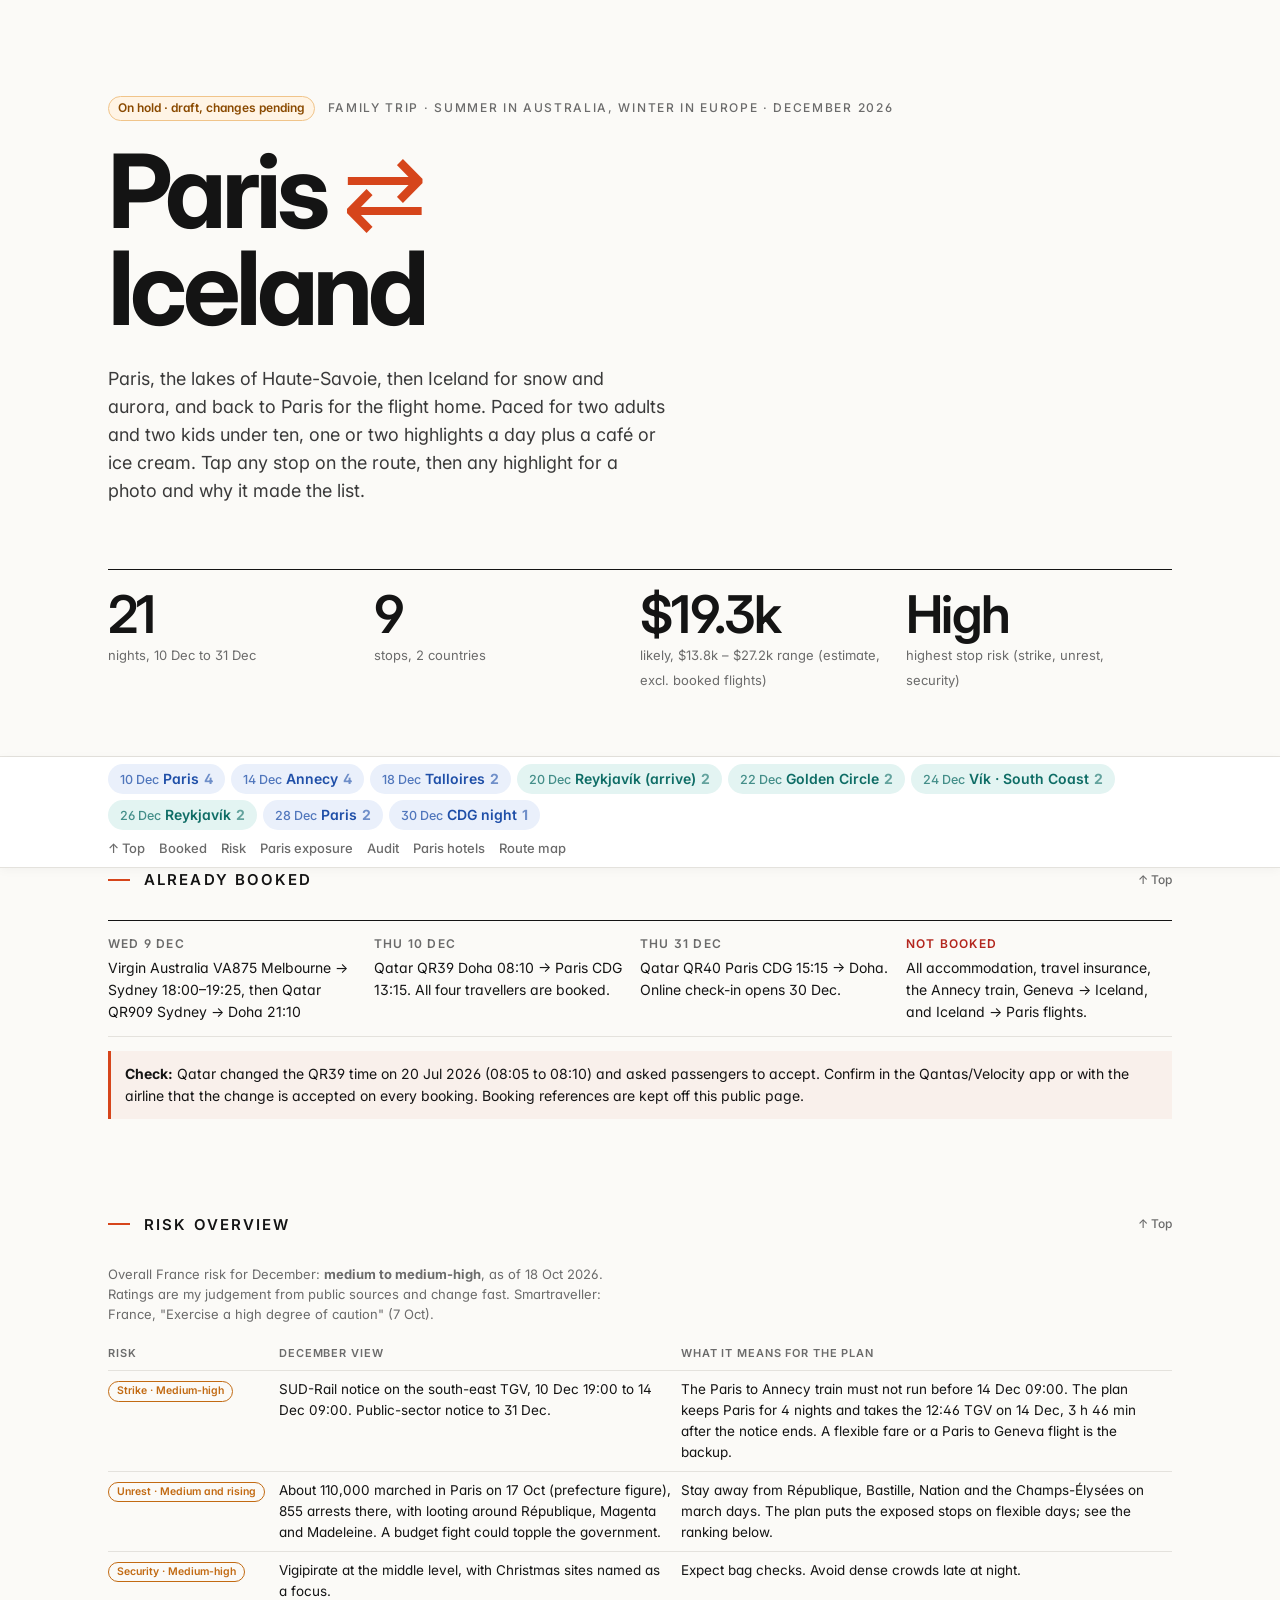
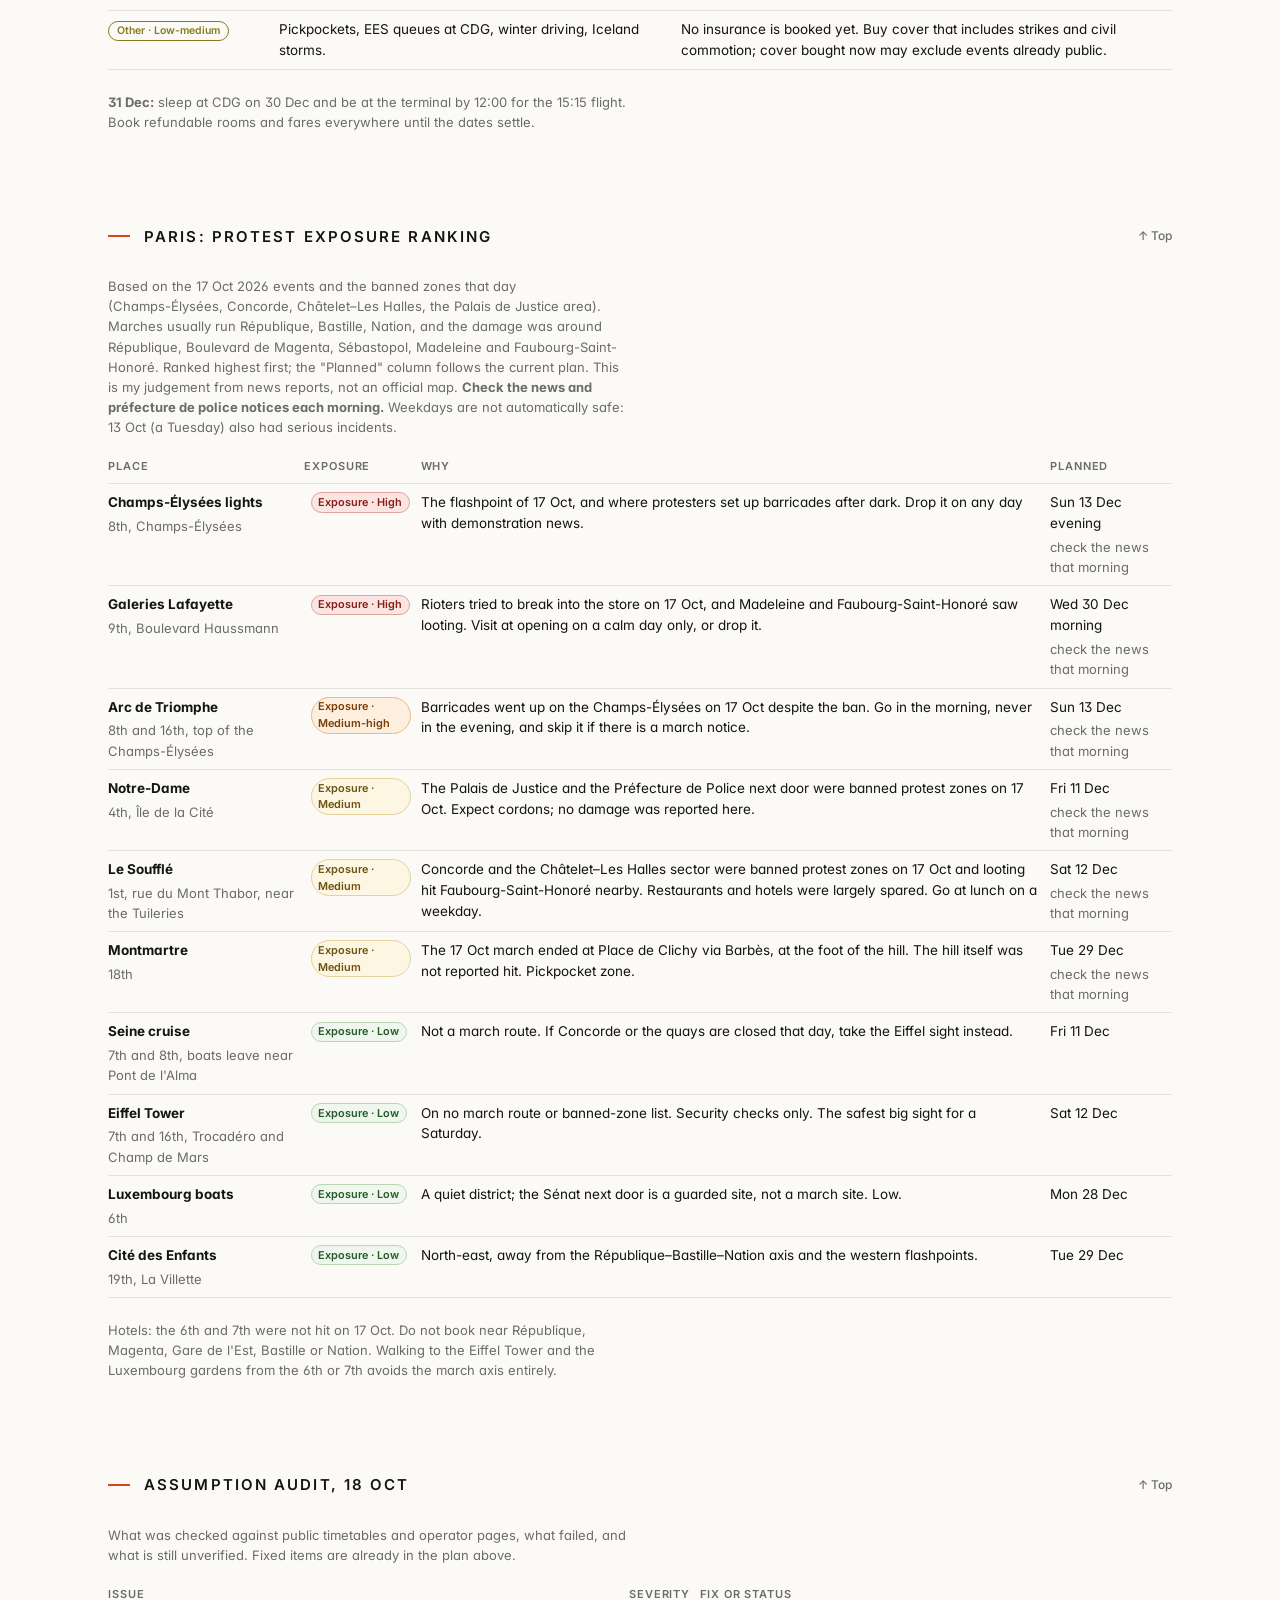
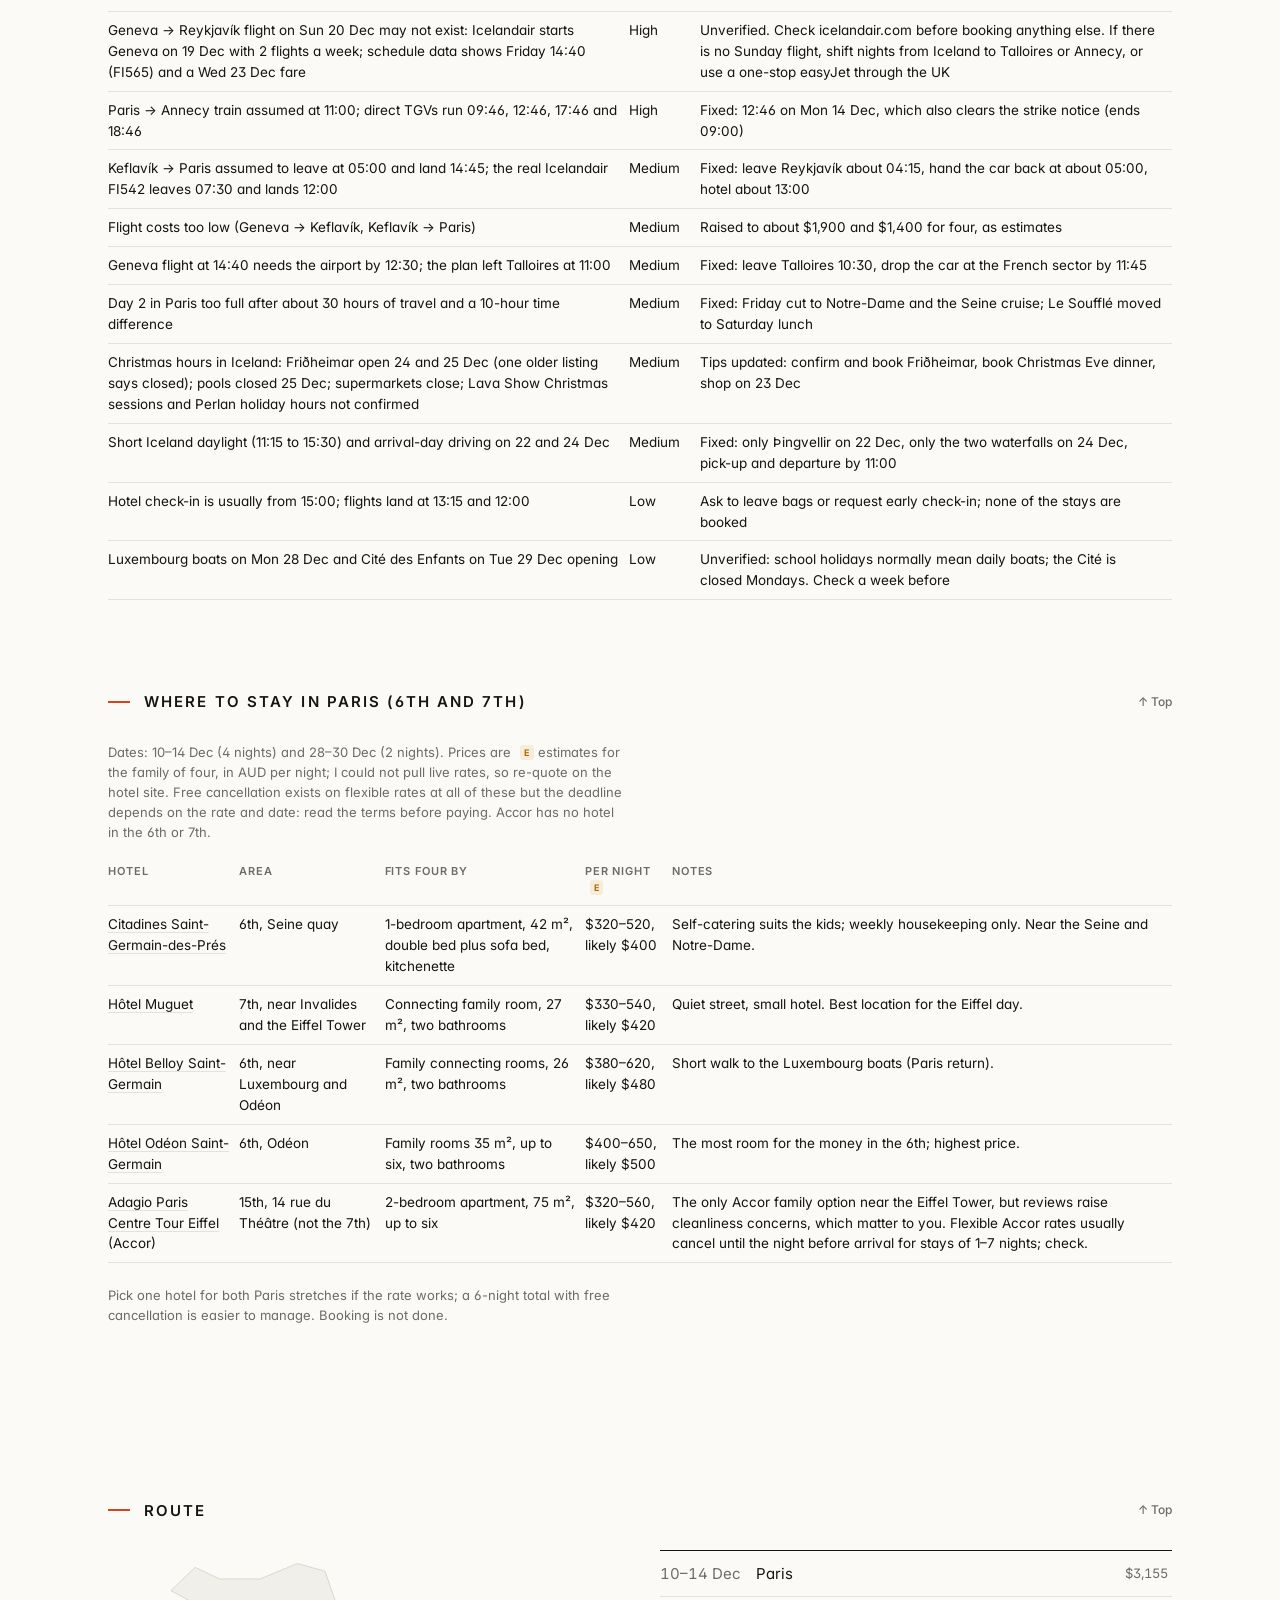
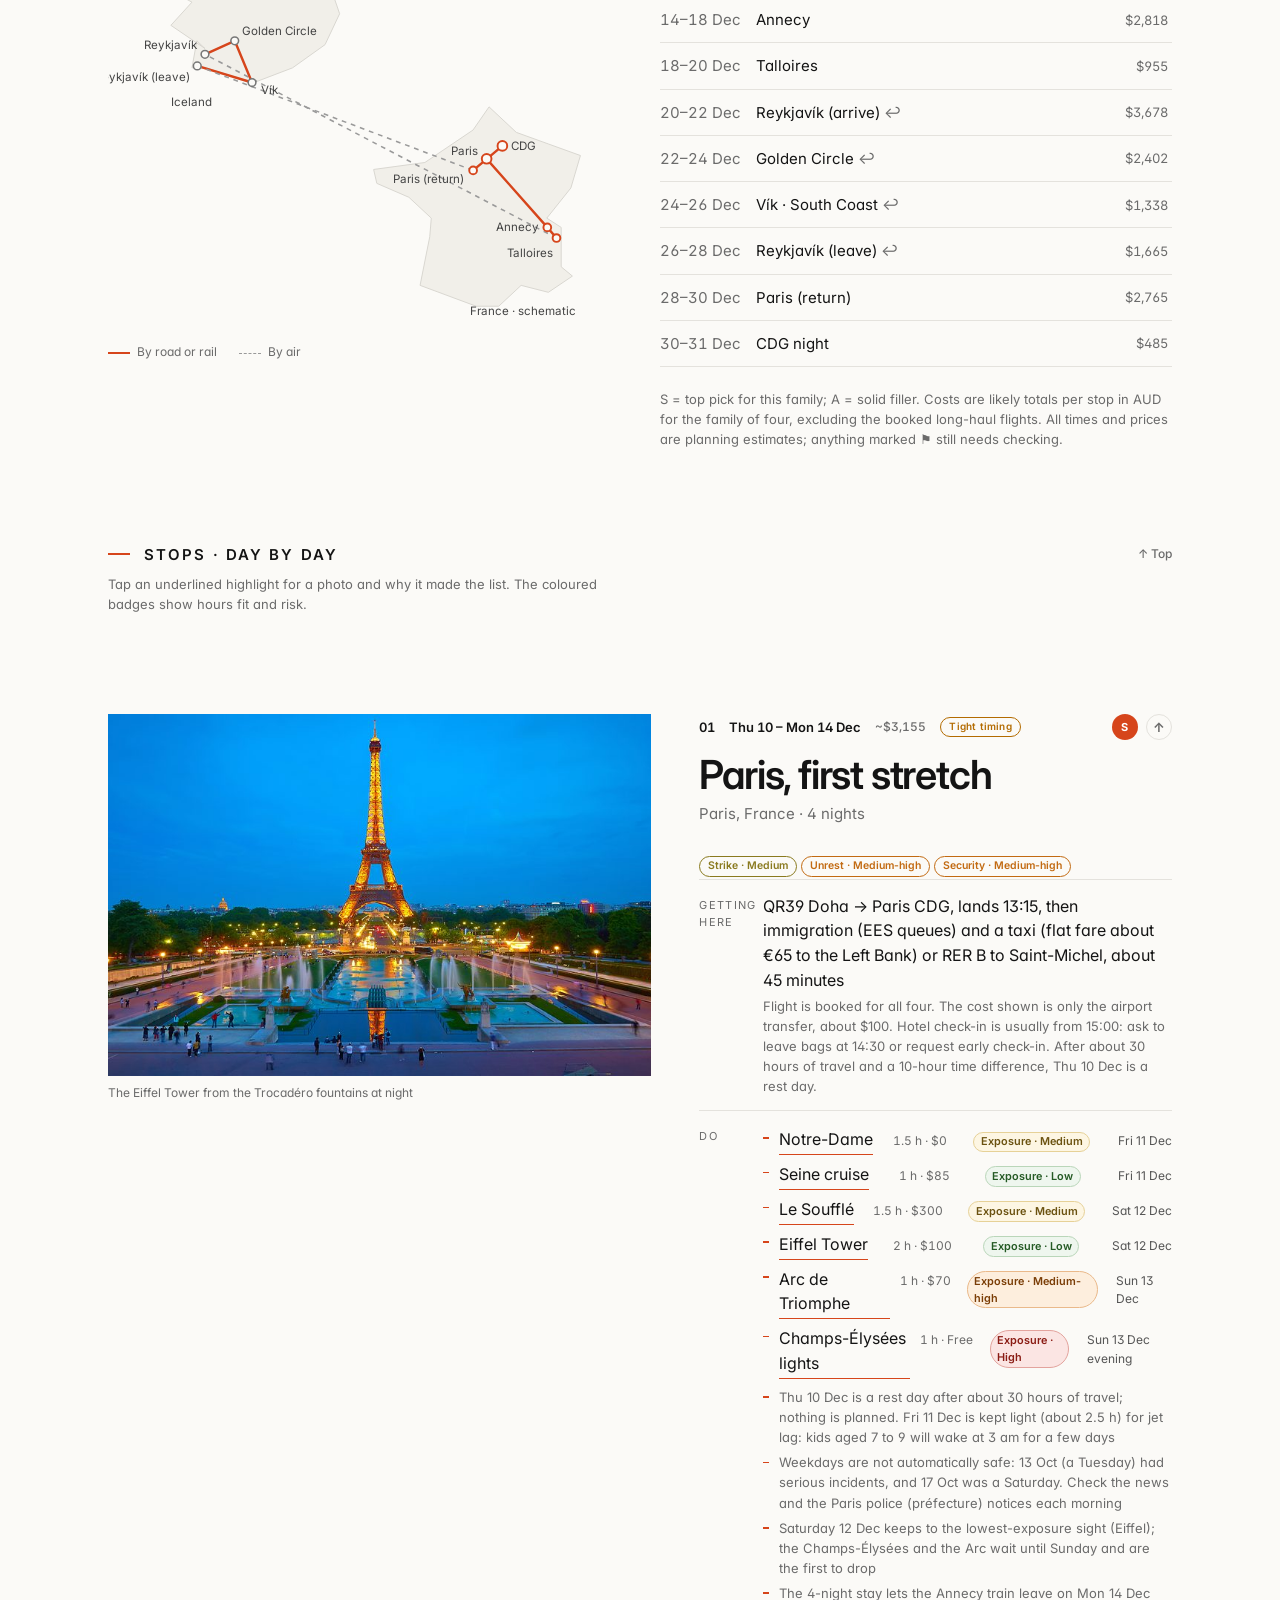
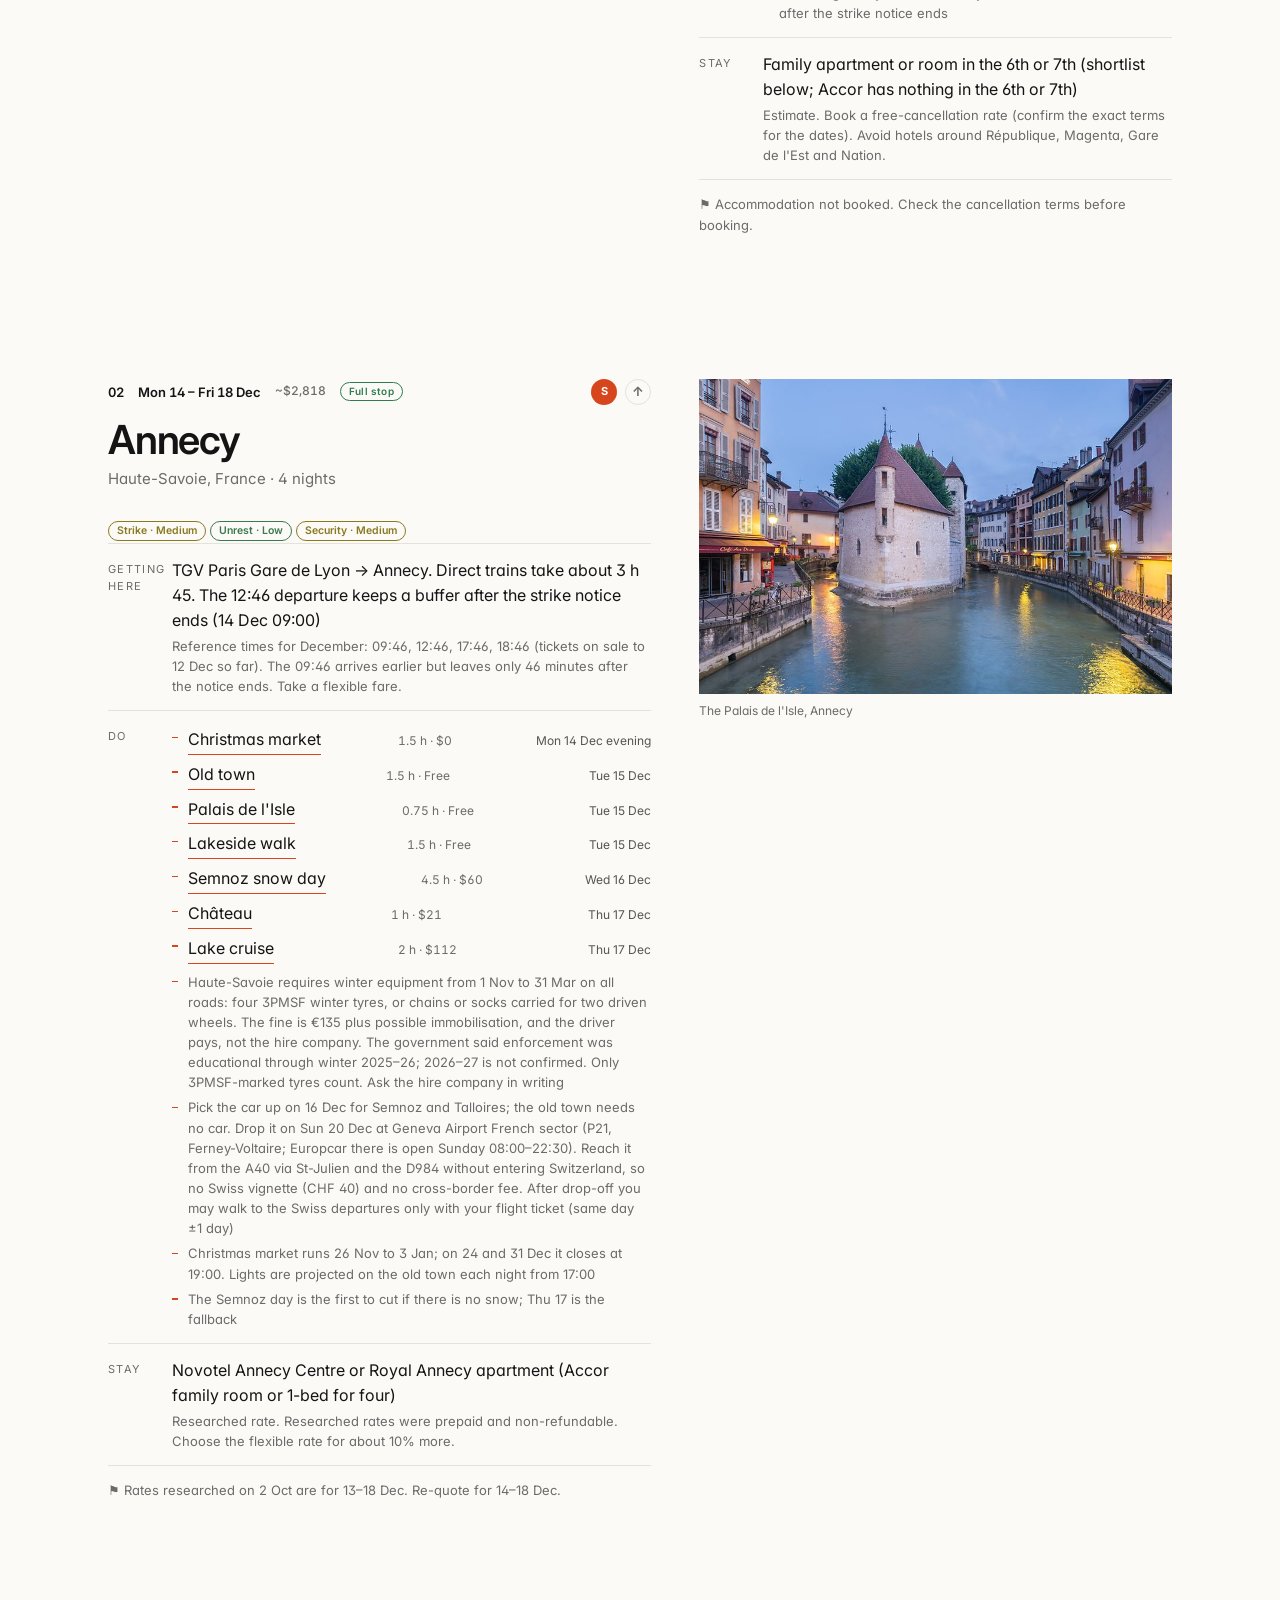
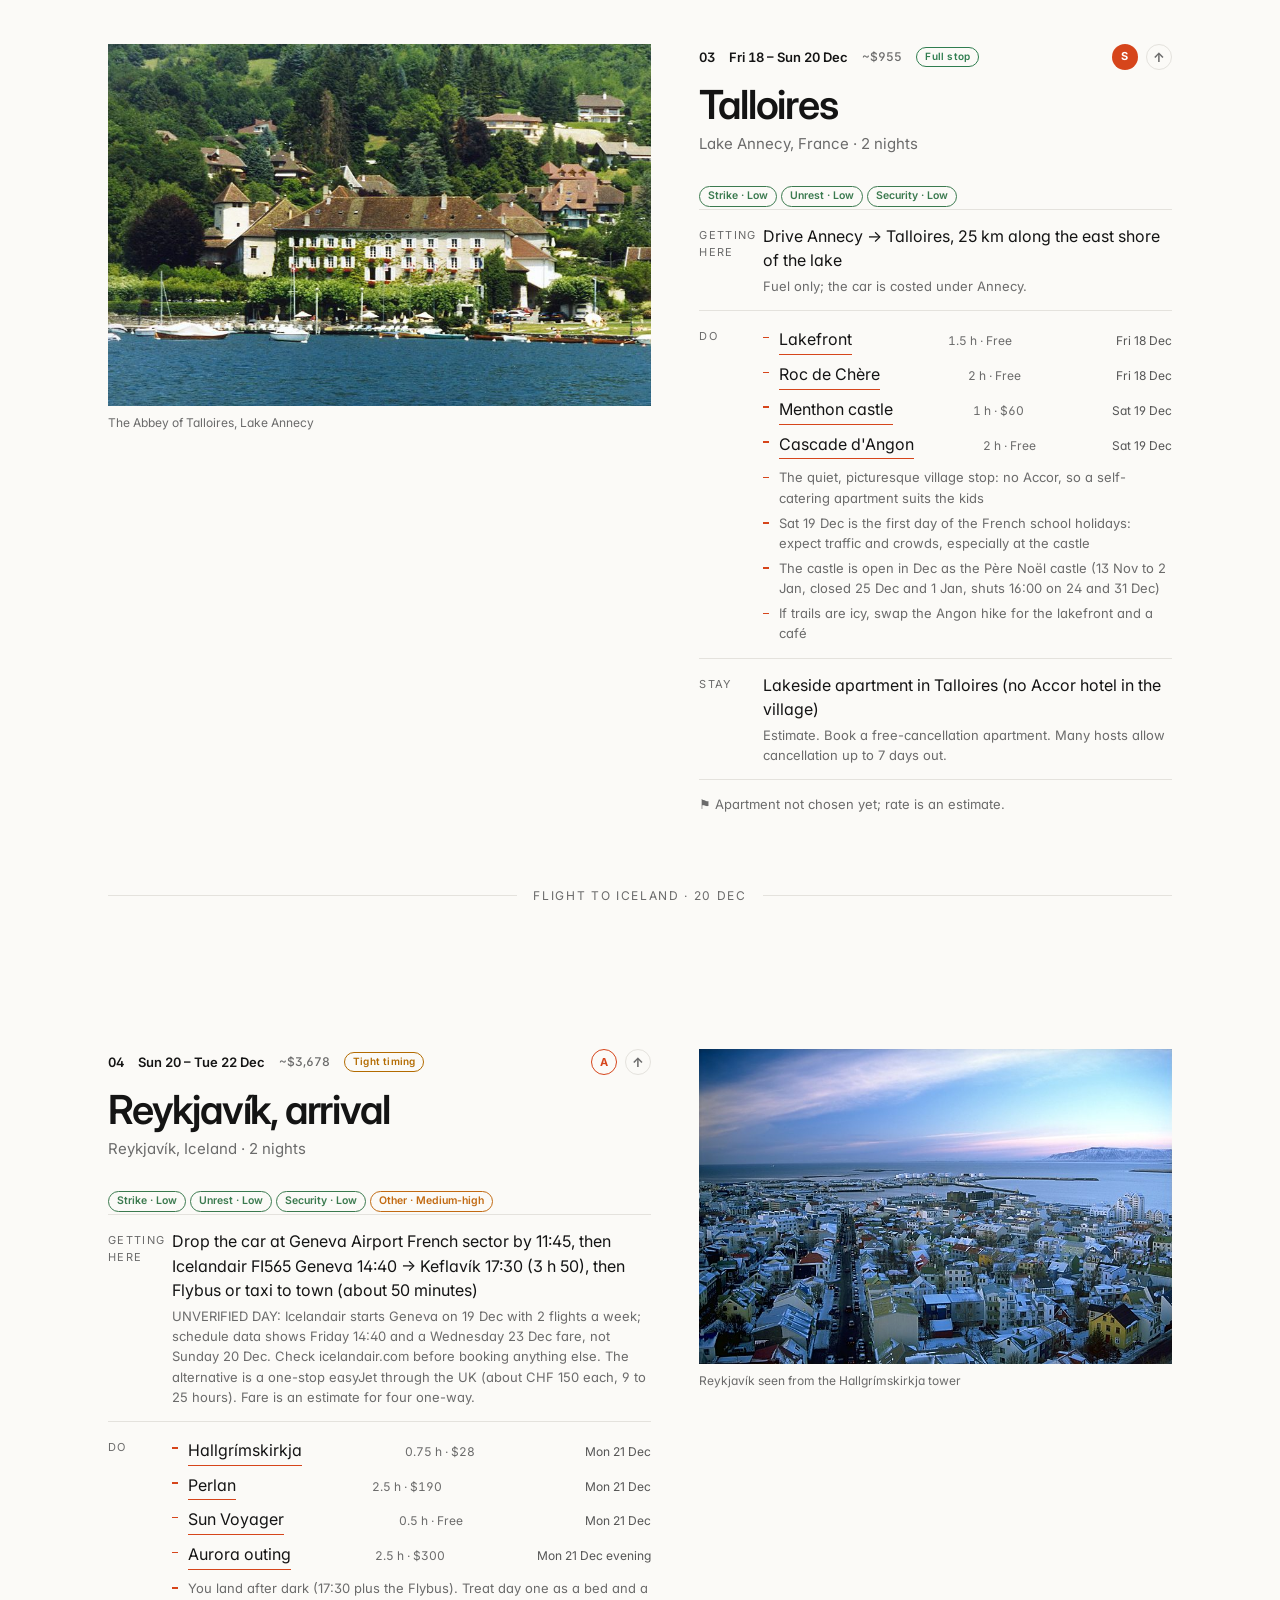
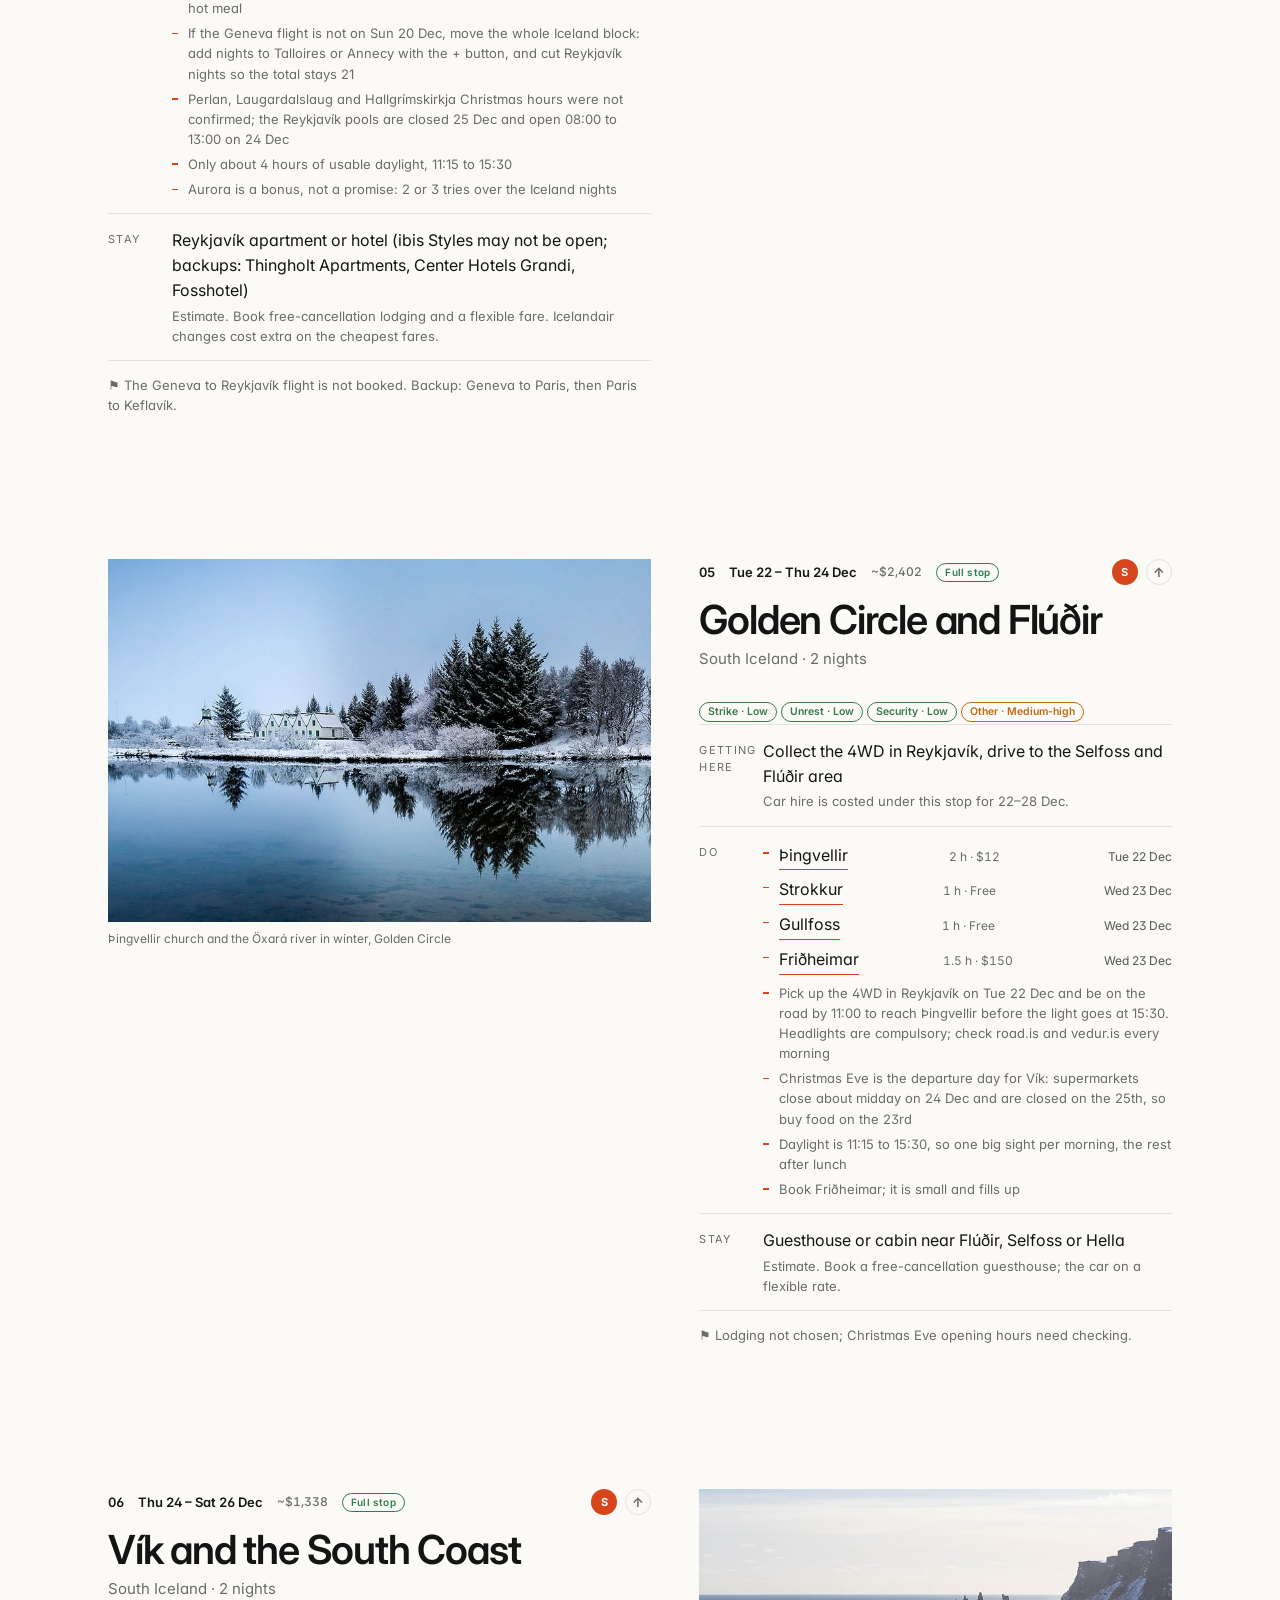
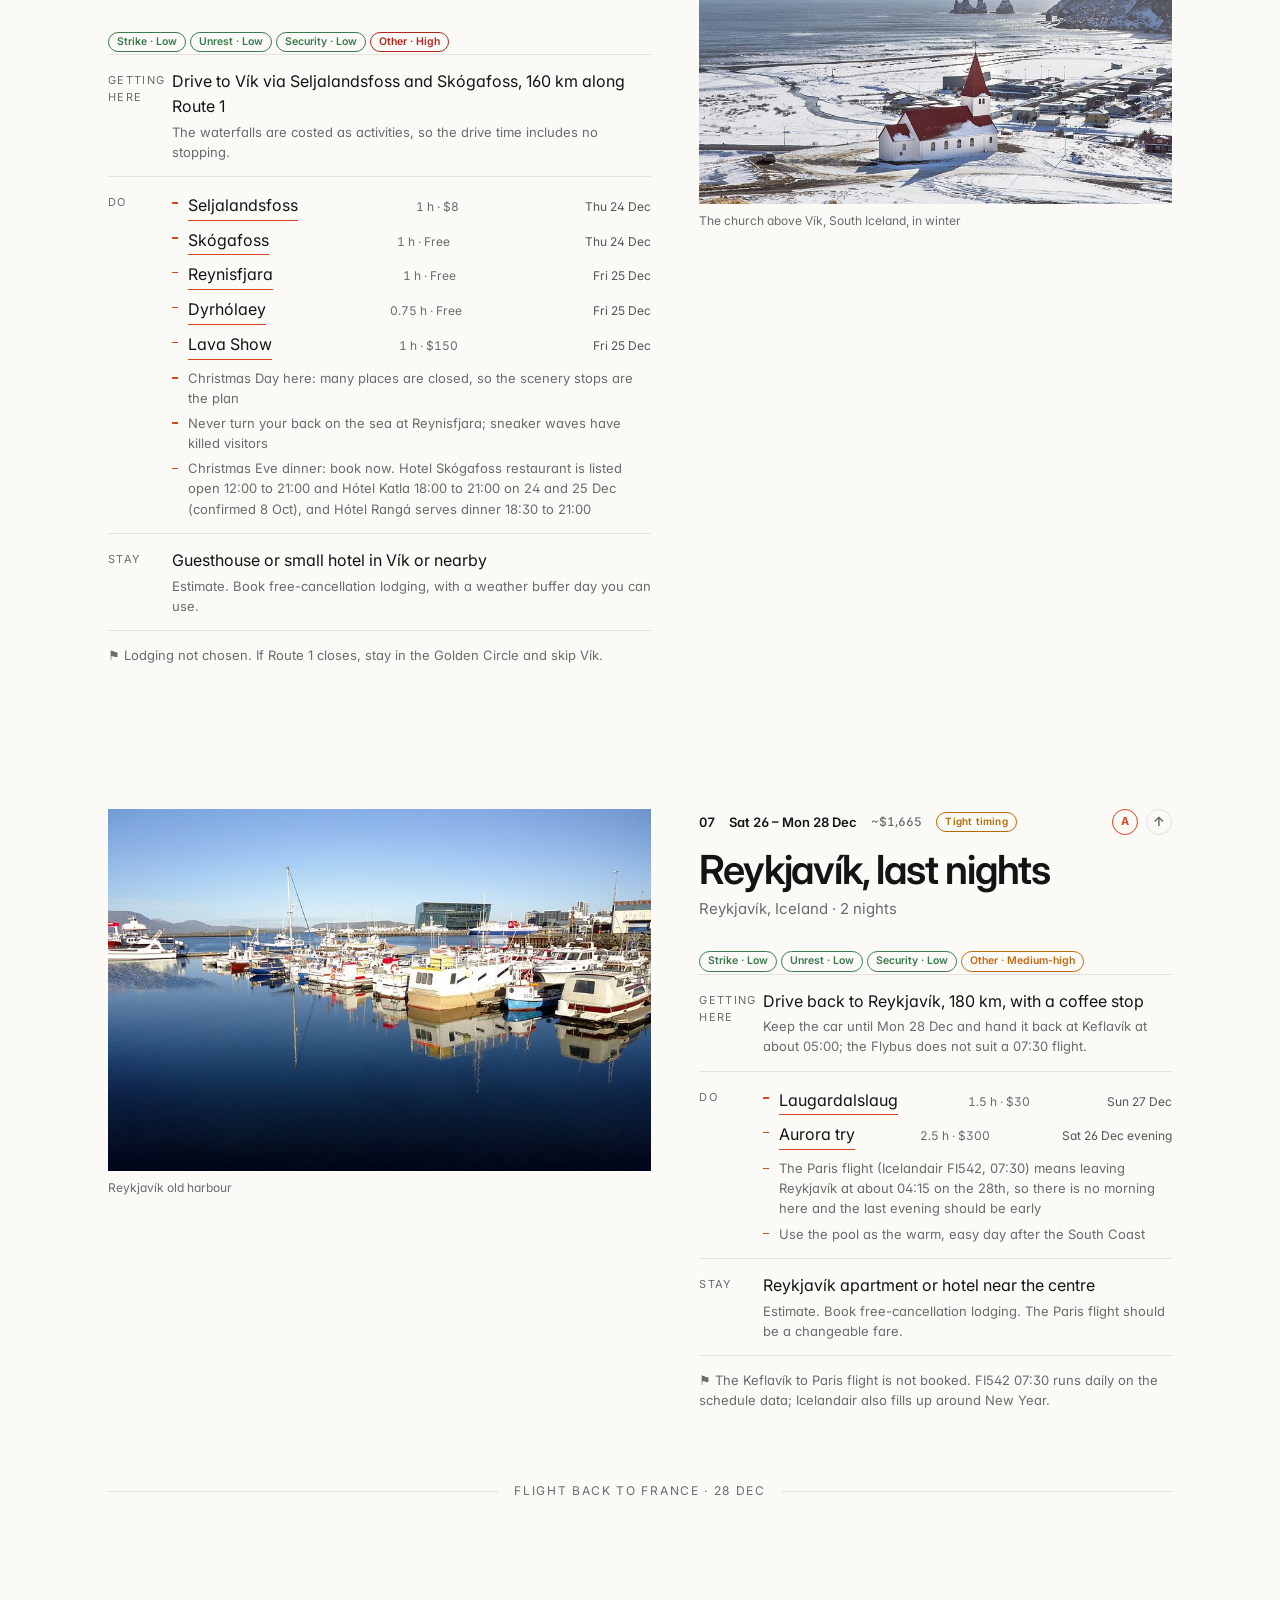
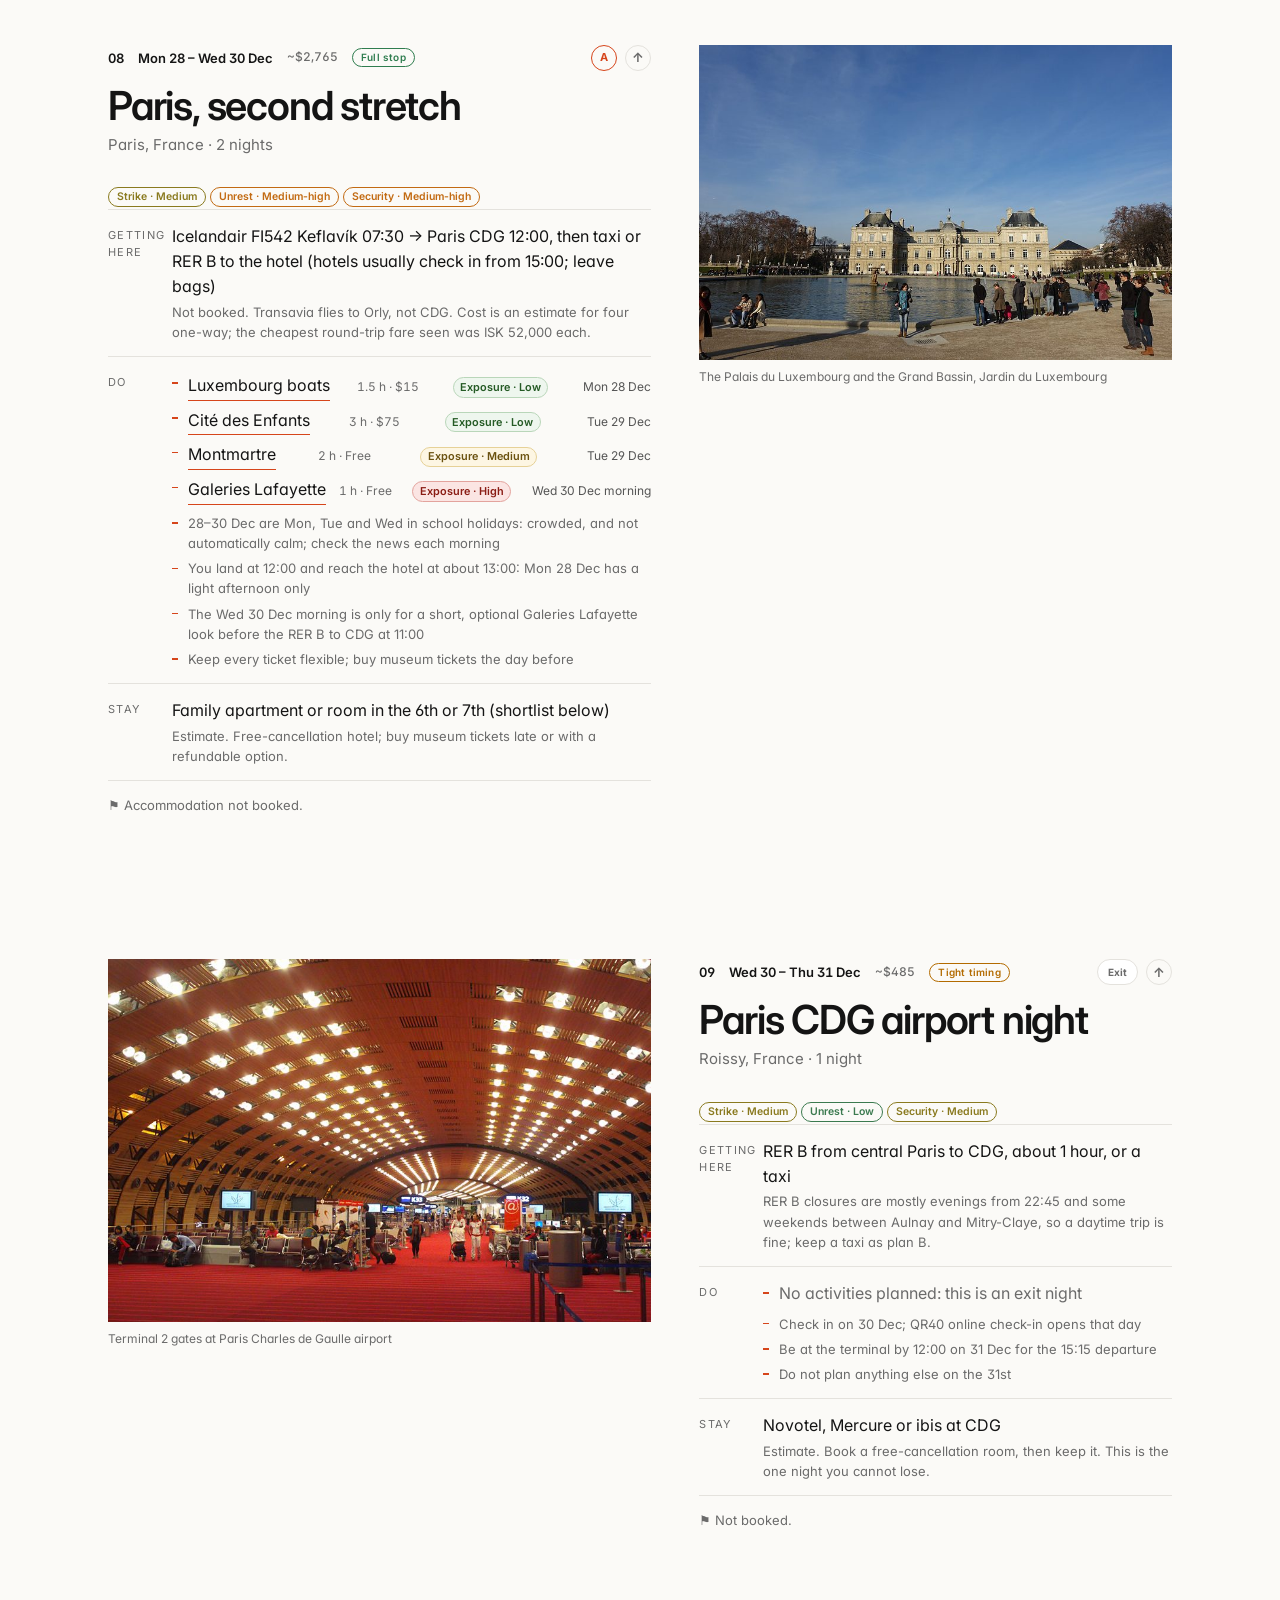
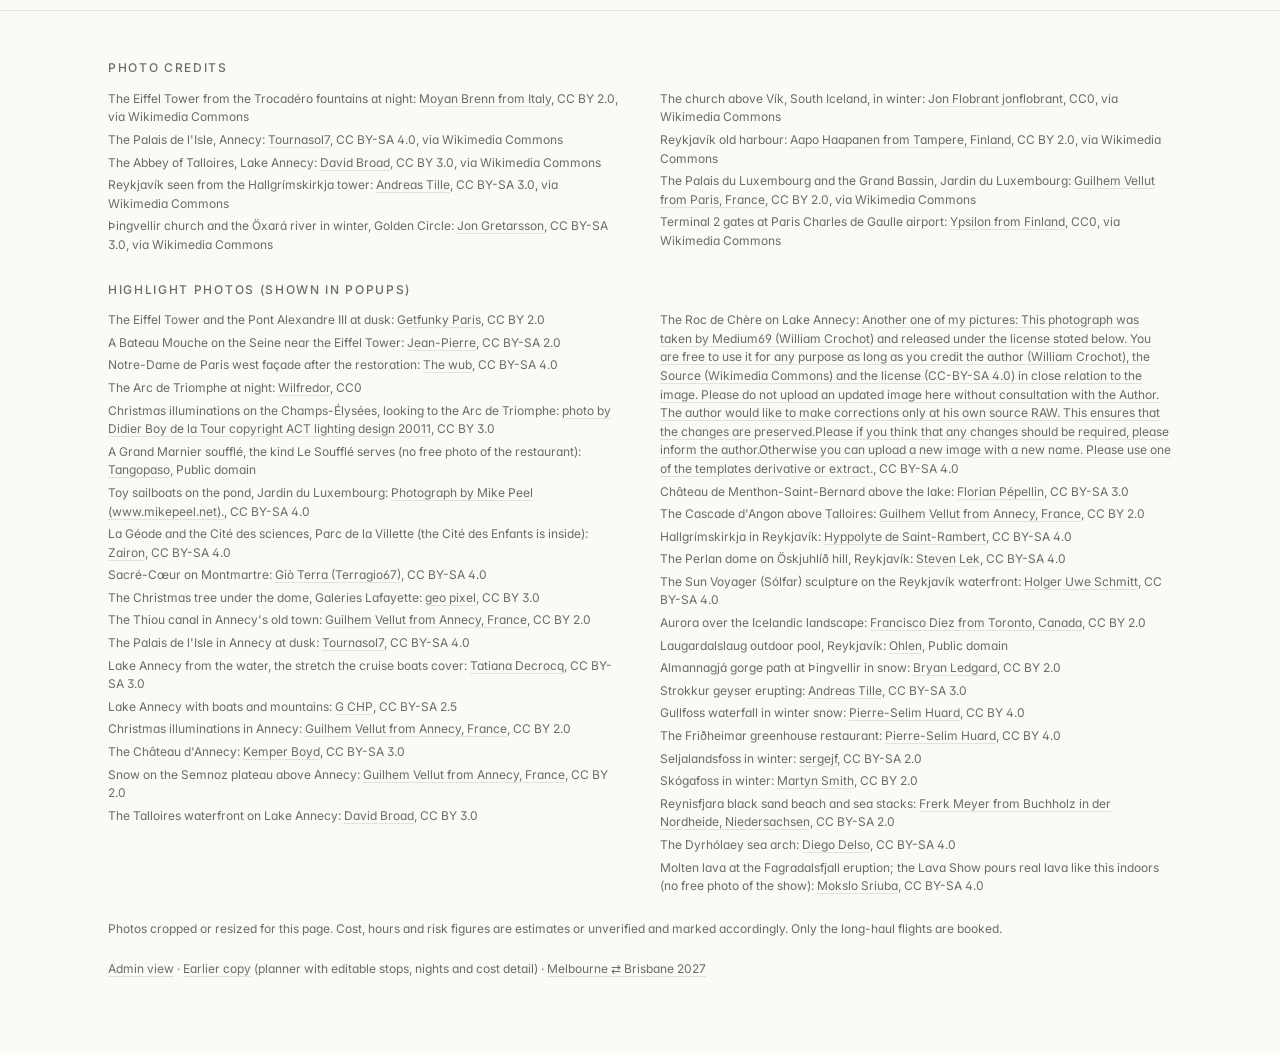
==== commit d8e2ee0d: "Europe Dec 2026: tidy illustrative photo captions" ====
--- a/europe-dec-2026/index.html
+++ b/europe-dec-2026/index.html
@@ -378,7 +378,7 @@
 <dl><dt>Getting here</dt><dd>RER B from central Paris to CDG, about 1 hour, or a taxi<span class="sub">RER B closures are mostly evenings from 22:45 and some weekends between Aulnay and Mitry-Claye, so a daytime trip is fine; keep a taxi as plan B.</span></dd>
 <dt>Do</dt><dd><ul class="acts"><li class="mute">No activities planned: this is an exit night</li></ul><ul class="tips"><li>Check in on 30 Dec; QR40 online check-in opens that day</li><li>Be at the terminal by 12:00 on 31 Dec for the 15:15 departure</li><li>Do not plan anything else on the 31st</li></ul></dd><dt>Stay</dt><dd>Novotel, Mercure or ibis at CDG<span class="sub">Estimate. Book a free-cancellation room, then keep it. This is the one night you cannot lose.</span></dd></dl>
 <p class="flag">⚑ Not booked.</p></div></article></div></div></section>
-<footer><div class="wrap"><div class="eyebrow">Photo credits</div><ul><li>The Eiffel Tower from the Trocadéro fountains at night: <a href="https://commons.wikimedia.org/wiki/File:Paris,_view_from_Trocadero_at_night,_2010.jpg">Moyan Brenn from Italy</a>, CC BY 2.0, via Wikimedia Commons</li><li>The Palais de l&#x27;Isle, Annecy: <a href="https://commons.wikimedia.org/wiki/File:Palais_de_l%27Isle_in_Annecy_11.jpg">Tournasol7</a>, CC BY-SA 4.0, via Wikimedia Commons</li><li>The Abbey of Talloires, Lake Annecy: <a href="https://commons.wikimedia.org/wiki/File:Abbaye_de_Talloires,_Lake_Annecy,_France_-_panoramio.jpg">David Broad</a>, CC BY 3.0, via Wikimedia Commons</li><li>Reykjavík seen from the Hallgrímskirkja tower: <a href="https://commons.wikimedia.org/wiki/File:Reykjav%C3%ADk_s%C3%A9%C3%B0_%C3%BAr_Hallgr%C3%ADmskirkju.jpeg">Andreas Tille</a>, CC BY-SA 3.0, via Wikimedia Commons</li><li>Þingvellir church and the Öxará river in winter, Golden Circle: <a href="https://commons.wikimedia.org/wiki/File:%C3%9Eingvallakirkja_%C3%9Eingvellir_at_-15%C2%B0C_-_panoramio.jpg">Jon Gretarsson</a>, CC BY-SA 3.0, via Wikimedia Commons</li><li>The church above Vík, South Iceland, in winter: <a href="https://commons.wikimedia.org/wiki/File:A_village_church_in_winter_(Unsplash).jpg">Jon Flobrant jonflobrant</a>, CC0, via Wikimedia Commons</li><li>Reykjavík old harbour: <a href="https://commons.wikimedia.org/wiki/File:Reykjavik_old_harbour_(6046082168).jpg">Aapo Haapanen from Tampere, Finland</a>, CC BY 2.0, via Wikimedia Commons</li><li>The Palais du Luxembourg and the Grand Bassin, Jardin du Luxembourg: <a href="https://commons.wikimedia.org/wiki/File:Jardin_du_Luxembourg_@_Paris_(23712267330).jpg">Guilhem Vellut from Paris, France</a>, CC BY 2.0, via Wikimedia Commons</li><li>Terminal 2 gates at Paris Charles de Gaulle airport: <a href="https://commons.wikimedia.org/wiki/File:CDG_terminal_gates_K32_and_K33.jpg">Ypsilon from Finland</a>, CC0, via Wikimedia Commons</li></ul><div class="eyebrow">Highlight photos (shown in popups)</div><ul><li>The Eiffel Tower and the Pont Alexandre III at dusk: <a href="https://commons.wikimedia.org/wiki/File:Eiffel_Tower_and_Pont_Alexandre_III_at_night.jpg">Getfunky Paris</a>, CC BY 2.0</li><li>A Bateau Mouche on the Seine near the Eiffel Tower: <a href="https://commons.wikimedia.org/wiki/File:Bateau_Mouche_on_river_Seine_near_the_Pont_d%27I%C3%A9na_and_Eiffel_Tower_in_Paris,_France.jpg">Jean-Pierre</a>, CC BY-SA 2.0</li><li>Notre-Dame de Paris west façade after the restoration: <a href="https://commons.wikimedia.org/wiki/File:Notre_Dame_west_facade_2025-09-02_-_07.jpg">The wub</a>, CC BY-SA 4.0</li><li>The Arc de Triomphe at night: <a href="https://commons.wikimedia.org/wiki/File:Arc_de_Triomphe_de_l%27%C3%89toile_at_night_vertical_fix.jpg">Wilfredor</a>, CC0</li><li>Christmas illuminations on the Champs-Élysées, looking to the Arc de Triomphe: <a href="https://commons.wikimedia.org/wiki/File:Christmas_Illumination_Champs-Elys%C3%A9es,_Paris_(2011).jpg">photo by Didier Boy de la Tour copyright ACT lighting design 20011</a>, CC BY 3.0</li><li>A Grand Marnier soufflé (illustrative photo, not Le Soufflé restaurant): <a href="https://commons.wikimedia.org/wiki/File:Restaurant_Argi-Eder_-_Souffl%C3%A9_au_Grand_Marnier.jpg">Tangopaso</a>, Public domain</li><li>Toy sailboats on the pond, Jardin du Luxembourg: <a href="https://commons.wikimedia.org/wiki/File:Palais_du_Luxembourg_2011_04.jpg">Photograph by Mike Peel (www.mikepeel.net).</a>, CC BY-SA 4.0</li><li>La Géode and the Cité des sciences, Parc de la Villette (the Cité des Enfants is inside): <a href="https://commons.wikimedia.org/wiki/File:Paris_Parc_de_la_Villette_La_G%C3%A9ode_01.jpg">Zairon</a>, CC BY-SA 4.0</li><li>Sacré-Cœur on Montmartre: <a href="https://commons.wikimedia.org/wiki/File:Paris_-_Basilique_du_Sacr%C3%A9-C%C5%93ur_de_Montmartre_-_2025-09-30_23-31-57_001.jpg">Giò Terra (Terragio67)</a>, CC BY-SA 4.0</li><li>The Christmas tree under the dome, Galeries Lafayette: <a href="https://commons.wikimedia.org/wiki/File:Galeries_Lafayette_-_PARIS_-_Dezember_2009_-_panoramio.jpg">geo pixel</a>, CC BY 3.0</li><li>The Thiou canal in Annecy&#x27;s old town: <a href="https://commons.wikimedia.org/wiki/File:Canal_@_Thiou_@_Old_Town_@_Annecy_(48744489443).jpg">Guilhem Vellut from Annecy, France</a>, CC BY 2.0</li><li>The Palais de l&#x27;Isle in Annecy at dusk: <a href="https://commons.wikimedia.org/wiki/File:Palais_de_l%27Isle_in_Annecy_04.jpg">Tournasol7</a>, CC BY-SA 4.0</li><li>Lake Annecy from the water, the stretch the cruise boats cover: <a href="https://commons.wikimedia.org/wiki/File:Lac_Annecy_%C3%A9t%C3%A92.JPG">Tatiana Decrocq</a>, CC BY-SA 3.0</li><li>Lake Annecy with boats and mountains: <a href="https://commons.wikimedia.org/wiki/File:Annecy-lac-4.jpg">G CHP</a>, CC BY-SA 2.5</li><li>Christmas illuminations in Annecy: <a href="https://commons.wikimedia.org/wiki/File:Illuminations_de_No%C3%ABl_@_Annecy_(50972525731).jpg">Guilhem Vellut from Annecy, France</a>, CC BY 2.0</li><li>The Château d&#x27;Annecy: <a href="https://commons.wikimedia.org/wiki/File:Ch%C3%A2teau_d%27Annecy.jpg">Kemper Boyd</a>, CC BY-SA 3.0</li><li>Snow on the Semnoz plateau above Annecy: <a href="https://commons.wikimedia.org/wiki/File:Cr%C3%AAt_de_Ch%C3%A2tillon_@_Plateau_du_Semnoz_(51749501224).jpg">Guilhem Vellut from Annecy, France</a>, CC BY 2.0</li><li>The Talloires waterfront on Lake Annecy: <a href="https://commons.wikimedia.org/wiki/File:Talloires,_Lake_Annecy,_France_-_panoramio.jpg">David Broad</a>, CC BY 3.0</li><li>The Roc de Chère on Lake Annecy: <a href="https://commons.wikimedia.org/wiki/File:South_slope_of_the_roc_de_Ch%C3%A8re_-_20150714_12h23_(10344).jpg">Another one of my pictures:
+<footer><div class="wrap"><div class="eyebrow">Photo credits</div><ul><li>The Eiffel Tower from the Trocadéro fountains at night: <a href="https://commons.wikimedia.org/wiki/File:Paris,_view_from_Trocadero_at_night,_2010.jpg">Moyan Brenn from Italy</a>, CC BY 2.0, via Wikimedia Commons</li><li>The Palais de l&#x27;Isle, Annecy: <a href="https://commons.wikimedia.org/wiki/File:Palais_de_l%27Isle_in_Annecy_11.jpg">Tournasol7</a>, CC BY-SA 4.0, via Wikimedia Commons</li><li>The Abbey of Talloires, Lake Annecy: <a href="https://commons.wikimedia.org/wiki/File:Abbaye_de_Talloires,_Lake_Annecy,_France_-_panoramio.jpg">David Broad</a>, CC BY 3.0, via Wikimedia Commons</li><li>Reykjavík seen from the Hallgrímskirkja tower: <a href="https://commons.wikimedia.org/wiki/File:Reykjav%C3%ADk_s%C3%A9%C3%B0_%C3%BAr_Hallgr%C3%ADmskirkju.jpeg">Andreas Tille</a>, CC BY-SA 3.0, via Wikimedia Commons</li><li>Þingvellir church and the Öxará river in winter, Golden Circle: <a href="https://commons.wikimedia.org/wiki/File:%C3%9Eingvallakirkja_%C3%9Eingvellir_at_-15%C2%B0C_-_panoramio.jpg">Jon Gretarsson</a>, CC BY-SA 3.0, via Wikimedia Commons</li><li>The church above Vík, South Iceland, in winter: <a href="https://commons.wikimedia.org/wiki/File:A_village_church_in_winter_(Unsplash).jpg">Jon Flobrant jonflobrant</a>, CC0, via Wikimedia Commons</li><li>Reykjavík old harbour: <a href="https://commons.wikimedia.org/wiki/File:Reykjavik_old_harbour_(6046082168).jpg">Aapo Haapanen from Tampere, Finland</a>, CC BY 2.0, via Wikimedia Commons</li><li>The Palais du Luxembourg and the Grand Bassin, Jardin du Luxembourg: <a href="https://commons.wikimedia.org/wiki/File:Jardin_du_Luxembourg_@_Paris_(23712267330).jpg">Guilhem Vellut from Paris, France</a>, CC BY 2.0, via Wikimedia Commons</li><li>Terminal 2 gates at Paris Charles de Gaulle airport: <a href="https://commons.wikimedia.org/wiki/File:CDG_terminal_gates_K32_and_K33.jpg">Ypsilon from Finland</a>, CC0, via Wikimedia Commons</li></ul><div class="eyebrow">Highlight photos (shown in popups)</div><ul><li>The Eiffel Tower and the Pont Alexandre III at dusk: <a href="https://commons.wikimedia.org/wiki/File:Eiffel_Tower_and_Pont_Alexandre_III_at_night.jpg">Getfunky Paris</a>, CC BY 2.0</li><li>A Bateau Mouche on the Seine near the Eiffel Tower: <a href="https://commons.wikimedia.org/wiki/File:Bateau_Mouche_on_river_Seine_near_the_Pont_d%27I%C3%A9na_and_Eiffel_Tower_in_Paris,_France.jpg">Jean-Pierre</a>, CC BY-SA 2.0</li><li>Notre-Dame de Paris west façade after the restoration: <a href="https://commons.wikimedia.org/wiki/File:Notre_Dame_west_facade_2025-09-02_-_07.jpg">The wub</a>, CC BY-SA 4.0</li><li>The Arc de Triomphe at night: <a href="https://commons.wikimedia.org/wiki/File:Arc_de_Triomphe_de_l%27%C3%89toile_at_night_vertical_fix.jpg">Wilfredor</a>, CC0</li><li>Christmas illuminations on the Champs-Élysées, looking to the Arc de Triomphe: <a href="https://commons.wikimedia.org/wiki/File:Christmas_Illumination_Champs-Elys%C3%A9es,_Paris_(2011).jpg">photo by Didier Boy de la Tour copyright ACT lighting design 20011</a>, CC BY 3.0</li><li>A Grand Marnier soufflé, the kind Le Soufflé serves (no free photo of the restaurant): <a href="https://commons.wikimedia.org/wiki/File:Restaurant_Argi-Eder_-_Souffl%C3%A9_au_Grand_Marnier.jpg">Tangopaso</a>, Public domain</li><li>Toy sailboats on the pond, Jardin du Luxembourg: <a href="https://commons.wikimedia.org/wiki/File:Palais_du_Luxembourg_2011_04.jpg">Photograph by Mike Peel (www.mikepeel.net).</a>, CC BY-SA 4.0</li><li>La Géode and the Cité des sciences, Parc de la Villette (the Cité des Enfants is inside): <a href="https://commons.wikimedia.org/wiki/File:Paris_Parc_de_la_Villette_La_G%C3%A9ode_01.jpg">Zairon</a>, CC BY-SA 4.0</li><li>Sacré-Cœur on Montmartre: <a href="https://commons.wikimedia.org/wiki/File:Paris_-_Basilique_du_Sacr%C3%A9-C%C5%93ur_de_Montmartre_-_2025-09-30_23-31-57_001.jpg">Giò Terra (Terragio67)</a>, CC BY-SA 4.0</li><li>The Christmas tree under the dome, Galeries Lafayette: <a href="https://commons.wikimedia.org/wiki/File:Galeries_Lafayette_-_PARIS_-_Dezember_2009_-_panoramio.jpg">geo pixel</a>, CC BY 3.0</li><li>The Thiou canal in Annecy&#x27;s old town: <a href="https://commons.wikimedia.org/wiki/File:Canal_@_Thiou_@_Old_Town_@_Annecy_(48744489443).jpg">Guilhem Vellut from Annecy, France</a>, CC BY 2.0</li><li>The Palais de l&#x27;Isle in Annecy at dusk: <a href="https://commons.wikimedia.org/wiki/File:Palais_de_l%27Isle_in_Annecy_04.jpg">Tournasol7</a>, CC BY-SA 4.0</li><li>Lake Annecy from the water, the stretch the cruise boats cover: <a href="https://commons.wikimedia.org/wiki/File:Lac_Annecy_%C3%A9t%C3%A92.JPG">Tatiana Decrocq</a>, CC BY-SA 3.0</li><li>Lake Annecy with boats and mountains: <a href="https://commons.wikimedia.org/wiki/File:Annecy-lac-4.jpg">G CHP</a>, CC BY-SA 2.5</li><li>Christmas illuminations in Annecy: <a href="https://commons.wikimedia.org/wiki/File:Illuminations_de_No%C3%ABl_@_Annecy_(50972525731).jpg">Guilhem Vellut from Annecy, France</a>, CC BY 2.0</li><li>The Château d&#x27;Annecy: <a href="https://commons.wikimedia.org/wiki/File:Ch%C3%A2teau_d%27Annecy.jpg">Kemper Boyd</a>, CC BY-SA 3.0</li><li>Snow on the Semnoz plateau above Annecy: <a href="https://commons.wikimedia.org/wiki/File:Cr%C3%AAt_de_Ch%C3%A2tillon_@_Plateau_du_Semnoz_(51749501224).jpg">Guilhem Vellut from Annecy, France</a>, CC BY 2.0</li><li>The Talloires waterfront on Lake Annecy: <a href="https://commons.wikimedia.org/wiki/File:Talloires,_Lake_Annecy,_France_-_panoramio.jpg">David Broad</a>, CC BY 3.0</li><li>The Roc de Chère on Lake Annecy: <a href="https://commons.wikimedia.org/wiki/File:South_slope_of_the_roc_de_Ch%C3%A8re_-_20150714_12h23_(10344).jpg">Another one of my pictures:
 
 
 
@@ -388,14 +388,14 @@
 
 
 
-Please do not upload an updated image here without consultation with the Author. The author would like to make corrections only at his own source RAW. This ensures that the changes are preserved.Please if you think that any changes should be required, please inform the author.Otherwise you can upload a new image with a new name. Please use one of the templates derivative or extract.</a>, CC BY-SA 4.0</li><li>Château de Menthon-Saint-Bernard above the lake: <a href="https://commons.wikimedia.org/wiki/File:Ch%C3%A2teau_de_Menthon-Saint-Bernard_(2013).JPG">Florian Pépellin</a>, CC BY-SA 3.0</li><li>The Cascade d&#x27;Angon above Talloires: <a href="https://commons.wikimedia.org/wiki/File:Cascade_d%27Angon_@_Hike_to_Angon_Waterfall_%26_Ermitage_de_Saint-Germain_(15152525840).jpg">Guilhem Vellut from Annecy, France</a>, CC BY 2.0</li><li>Hallgrímskirkja in Reykjavík: <a href="https://commons.wikimedia.org/wiki/File:Hallgr%C3%ADmskirkja_Reykjav%C3%ADk_Iceland_HDSR_2019_10_20_9999_546.jpg">Hyppolyte de Saint-Rambert</a>, CC BY-SA 4.0</li><li>The Perlan dome on Öskjuhlíð hill, Reykjavík: <a href="https://commons.wikimedia.org/wiki/File:Perlan_Dome_from_Hallgr%C3%ADmskirkja_2019.jpg">Steven Lek</a>, CC BY-SA 4.0</li><li>The Sun Voyager (Sólfar) sculpture on the Reykjavík waterfront: <a href="https://commons.wikimedia.org/wiki/File:1990_zum_200-j%C3%A4hrigen_Jubil%C3%A4um_von_Reykjavik_wurde_die_Skulptur_Solfar_(Sonnenfahrt)_enth%C3%BCllt._01.jpg">Holger Uwe Schmitt</a>, CC BY-SA 4.0</li><li>Aurora over the Icelandic landscape: <a href="https://commons.wikimedia.org/wiki/File:Aurora_Borealis_-_Iceland_-_2_Nov._2013.jpg">Francisco Diez from Toronto, Canada</a>, CC BY 2.0</li><li>Laugardalslaug outdoor pool, Reykjavík: <a href="https://commons.wikimedia.org/wiki/File:Laugardalslaug_tribune.jpg">Ohlen</a>, Public domain</li><li>Almannagjá gorge path at Þingvellir in snow: <a href="https://commons.wikimedia.org/wiki/File:%C3%9Eingvellir_in_southwestern_Iceland_is_the_site_of_a_rift_valley_that_marks_the_crest_of_the_Mid-Atlantic_Ridge._It_is_also_home_to_%C3%9Eingvallavatn,_the_largest_natural_lake_in_Iceland._(15383986903).jpg">Bryan Ledgard</a>, CC BY 2.0</li><li>Strokkur geyser erupting: <a href="https://commons.wikimedia.org/wiki/File:Strokkur_geyser_eruption,_close-up_view.jpg">Andreas Tille</a>, CC BY-SA 3.0</li><li>Gullfoss waterfall in winter snow: <a href="https://commons.wikimedia.org/wiki/File:Iceland_-_2017-02-22_-_Gullfoss_-_3684.jpg">Pierre-Selim Huard</a>, CC BY 4.0</li><li>The Friðheimar greenhouse restaurant: <a href="https://commons.wikimedia.org/wiki/File:Iceland_-_2017-02-22_-_Fri%C3%B0heimar_Greenhouse_-_3661.jpg">Pierre-Selim Huard</a>, CC BY 4.0</li><li>Seljalandsfoss in winter: <a href="https://commons.wikimedia.org/wiki/File:Seljalandsfoss_(16467797491).jpg">sergejf</a>, CC BY-SA 2.0</li><li>Skógafoss in winter: <a href="https://commons.wikimedia.org/wiki/File:Skogafoss_in_winter.jpg">Martyn Smith</a>, CC BY 2.0</li><li>Reynisfjara black sand beach and sea stacks: <a href="https://commons.wikimedia.org/wiki/File:Reynisfjara_Black_Sand_Beach_1991_-_Iceland_-_explored_30.10.24_-_Flickr_-_greenoid.jpg">Frerk Meyer from Buchholz in der Nordheide, Niedersachsen</a>, CC BY-SA 2.0</li><li>The Dyrhólaey sea arch: <a href="https://commons.wikimedia.org/wiki/File:Dyrh%C3%B3laey,_Su%C3%B0urland,_Islandia,_2014-08-17,_DD_140.jpg">Diego Delso</a>, CC BY-SA 4.0</li><li>Molten lava, Fagradalsfjall eruption (illustrative: the Lava Show recreates this indoors; no free photo of the show exists): <a href="https://commons.wikimedia.org/wiki/File:Fagradalsfjall_volcano_lava_close-up.jpg">Mokslo Sriuba</a>, CC BY-SA 4.0</li></ul>
+Please do not upload an updated image here without consultation with the Author. The author would like to make corrections only at his own source RAW. This ensures that the changes are preserved.Please if you think that any changes should be required, please inform the author.Otherwise you can upload a new image with a new name. Please use one of the templates derivative or extract.</a>, CC BY-SA 4.0</li><li>Château de Menthon-Saint-Bernard above the lake: <a href="https://commons.wikimedia.org/wiki/File:Ch%C3%A2teau_de_Menthon-Saint-Bernard_(2013).JPG">Florian Pépellin</a>, CC BY-SA 3.0</li><li>The Cascade d&#x27;Angon above Talloires: <a href="https://commons.wikimedia.org/wiki/File:Cascade_d%27Angon_@_Hike_to_Angon_Waterfall_%26_Ermitage_de_Saint-Germain_(15152525840).jpg">Guilhem Vellut from Annecy, France</a>, CC BY 2.0</li><li>Hallgrímskirkja in Reykjavík: <a href="https://commons.wikimedia.org/wiki/File:Hallgr%C3%ADmskirkja_Reykjav%C3%ADk_Iceland_HDSR_2019_10_20_9999_546.jpg">Hyppolyte de Saint-Rambert</a>, CC BY-SA 4.0</li><li>The Perlan dome on Öskjuhlíð hill, Reykjavík: <a href="https://commons.wikimedia.org/wiki/File:Perlan_Dome_from_Hallgr%C3%ADmskirkja_2019.jpg">Steven Lek</a>, CC BY-SA 4.0</li><li>The Sun Voyager (Sólfar) sculpture on the Reykjavík waterfront: <a href="https://commons.wikimedia.org/wiki/File:1990_zum_200-j%C3%A4hrigen_Jubil%C3%A4um_von_Reykjavik_wurde_die_Skulptur_Solfar_(Sonnenfahrt)_enth%C3%BCllt._01.jpg">Holger Uwe Schmitt</a>, CC BY-SA 4.0</li><li>Aurora over the Icelandic landscape: <a href="https://commons.wikimedia.org/wiki/File:Aurora_Borealis_-_Iceland_-_2_Nov._2013.jpg">Francisco Diez from Toronto, Canada</a>, CC BY 2.0</li><li>Laugardalslaug outdoor pool, Reykjavík: <a href="https://commons.wikimedia.org/wiki/File:Laugardalslaug_tribune.jpg">Ohlen</a>, Public domain</li><li>Almannagjá gorge path at Þingvellir in snow: <a href="https://commons.wikimedia.org/wiki/File:%C3%9Eingvellir_in_southwestern_Iceland_is_the_site_of_a_rift_valley_that_marks_the_crest_of_the_Mid-Atlantic_Ridge._It_is_also_home_to_%C3%9Eingvallavatn,_the_largest_natural_lake_in_Iceland._(15383986903).jpg">Bryan Ledgard</a>, CC BY 2.0</li><li>Strokkur geyser erupting: <a href="https://commons.wikimedia.org/wiki/File:Strokkur_geyser_eruption,_close-up_view.jpg">Andreas Tille</a>, CC BY-SA 3.0</li><li>Gullfoss waterfall in winter snow: <a href="https://commons.wikimedia.org/wiki/File:Iceland_-_2017-02-22_-_Gullfoss_-_3684.jpg">Pierre-Selim Huard</a>, CC BY 4.0</li><li>The Friðheimar greenhouse restaurant: <a href="https://commons.wikimedia.org/wiki/File:Iceland_-_2017-02-22_-_Fri%C3%B0heimar_Greenhouse_-_3661.jpg">Pierre-Selim Huard</a>, CC BY 4.0</li><li>Seljalandsfoss in winter: <a href="https://commons.wikimedia.org/wiki/File:Seljalandsfoss_(16467797491).jpg">sergejf</a>, CC BY-SA 2.0</li><li>Skógafoss in winter: <a href="https://commons.wikimedia.org/wiki/File:Skogafoss_in_winter.jpg">Martyn Smith</a>, CC BY 2.0</li><li>Reynisfjara black sand beach and sea stacks: <a href="https://commons.wikimedia.org/wiki/File:Reynisfjara_Black_Sand_Beach_1991_-_Iceland_-_explored_30.10.24_-_Flickr_-_greenoid.jpg">Frerk Meyer from Buchholz in der Nordheide, Niedersachsen</a>, CC BY-SA 2.0</li><li>The Dyrhólaey sea arch: <a href="https://commons.wikimedia.org/wiki/File:Dyrh%C3%B3laey,_Su%C3%B0urland,_Islandia,_2014-08-17,_DD_140.jpg">Diego Delso</a>, CC BY-SA 4.0</li><li>Molten lava at the Fagradalsfjall eruption; the Lava Show pours real lava like this indoors (no free photo of the show): <a href="https://commons.wikimedia.org/wiki/File:Fagradalsfjall_volcano_lava_close-up.jpg">Mokslo Sriuba</a>, CC BY-SA 4.0</li></ul>
 <p>Photos cropped or resized for this page. Cost, hours and risk figures are estimates or unverified and marked accordingly. Only the long-haul flights are booked.</p>
 <p class="foot-admin"><a href="admin/" rel="nofollow">Admin view</a> · <a href="v1-lite/">Earlier copy</a> (planner with editable stops, nights and cost detail) · <a href="../">Melbourne ⇄ Brisbane 2027</a></p></div></footer><a href="#top" class="fab" aria-label="Back to top">↑</a>
 <dialog id="dlg" aria-labelledby="d-title"><div class="d-in"><button type="button" class="d-x" id="d-close" aria-label="Close">×</button>
 <div id="d-body" class="d-body"><figure class="d-fig"><img id="d-img" alt="" loading="lazy" decoding="async"><figcaption id="d-cap"></figcaption></figure>
 <div class="d-txt"><h3 id="d-title"></h3><ul class="chips" id="d-chips" aria-label="Why it made the list"></ul>
 <h4>Why it made the list</h4><p id="d-why"></p><h4>How it fits your family</h4><p id="d-fit"></p><dl class="facts" id="d-facts"></dl></div></div></div></dialog>
-<script>var DATA={"stops":[{"id":"paris1","name":"Paris, first stretch","short":"Paris","reg":"Paris, France","tier":"S","nights":4,"fixed":false,"sun":{"rise":8.25,"set":17.0,"open":9.0,"lunch":0.75,"eve":2.5,"eveArr":18.0,"place":"FR"},"cc":"FR","leg":{"mode":"flight","dep":8.17,"arr":15.5,"h":7.3,"c":[60,100,130],"t":"E","rail":false,"text":"QR39 Doha → Paris CDG, lands 13:15, then immigration (EES queues) and a taxi (flat fare about €65 to the Left Bank) or RER B to Saint-Michel, about 45 minutes","sub":"Flight is booked for all four. The cost shown is only the airport transfer, about $100. Hotel check-in is usually from 15:00: ask to leave bags at 14:30 or request early check-in. After about 30 hours of travel and a 10-hour time difference, Thu 10 Dec is a rest day."},"acc":{"n":"Family apartment or room in the 6th or 7th (shortlist below; Accor has nothing in the 6th or 7th)","c":[330,420,560],"t":"E"},"food":[130,180,250],"acts":[{"key":"notredame","n":"Notre-Dame, reopened 2024","short":"Notre-Dame","h":1.5,"k":"day","c":[0,0,60],"t":"E","note":"","d":1,"e":null,"x":[1,"4th, Île de la Cité","The Palais de Justice and the Préfecture de Police next door were banned protest zones on 17 Oct. Expect cordons; no damage was reported here."]},{"key":"seine","n":"Seine boat cruise, about 1 hour","short":"Seine cruise","h":1.0,"k":"day","c":[75,85,120],"t":"E","note":"","d":1,"e":null,"x":[0,"7th and 8th, boats leave near Pont de l'Alma","Not a march route. If Concorde or the quays are closed that day, take the Eiffel sight instead."]},{"key":"soufle","n":"Le Soufflé, 1st arrondissement: lunch, not dinner","short":"Le Soufflé","h":1.5,"k":"in","c":[220,300,400],"t":"E","note":"Replaces a restaurant meal, so partly offset by the food line.","d":2,"e":null,"x":[1,"1st, rue du Mont Thabor, near the Tuileries","Concorde and the Châtelet–Les Halles sector were banned protest zones on 17 Oct and looting hit Faubourg-Saint-Honoré nearby. Restaurants and hotels were largely spared. Go at lunch on a weekday."]},{"key":"eiffel","n":"Eiffel Tower from the Trocadéro, lifts to the 2nd floor","short":"Eiffel Tower","h":2.0,"k":"day","c":[0,100,145],"t":"E","note":"","d":2,"e":null,"x":[0,"7th and 16th, Trocadéro and Champ de Mars","On no march route or banned-zone list. Security checks only. The safest big sight for a Saturday."]},{"key":"arc","n":"Arc de Triomphe rooftop terrace, Sunday morning","short":"Arc de Triomphe","h":1.0,"k":"day","c":[32,70,90],"t":"E","note":"","d":3,"e":null,"x":[2,"8th and 16th, top of the Champs-Élysées","Barricades went up on the Champs-Élysées on 17 Oct despite the ban. Go in the morning, never in the evening, and skip it if there is a march notice."]},{"key":"champs","n":"Champs-Élysées Christmas lights (droppable)","short":"Champs-Élysées lights","h":1.0,"k":"eve","c":[0,0,0],"t":"free","note":"","d":null,"e":3,"x":[3,"8th, Champs-Élysées","The flashpoint of 17 Oct, and where protesters set up barricades after dark. Drop it on any day with demonstration news."]}],"extras":[{"n":"Metro / RER tickets for four (kids 4–9 half price), 4 days","c":[60,100,140],"t":"E"}],"tips":["Thu 10 Dec is a rest day after about 30 hours of travel; nothing is planned. Fri 11 Dec is kept light (about 2.5 h) for jet lag: kids aged 7 to 9 will wake at 3 am for a few days","Weekdays are not automatically safe: 13 Oct (a Tuesday) had serious incidents, and 17 Oct was a Saturday. Check the news and the Paris police (préfecture) notices each morning","Saturday 12 Dec keeps to the lowest-exposure sight (Eiffel); the Champs-Élysées and the Arc wait until Sunday and are the first to drop","The 4-night stay lets the Annecy train leave on Mon 14 Dec after the strike notice ends"],"risks":[{"k":"strike","l":1,"t":"No rail or metro notice found for these dates, but the public-sector notice (FO) runs to 31 Dec"},{"k":"unrest","l":2,"t":"17 Oct in Paris: 110,000 marchers (prefecture), 855 arrests, and looting around République, Boulevard de Magenta, Sébastopol, Madeleine and Faubourg-Saint-Honoré. The 6th and 7th were not hit. Avoid République, Bastille, Nation and the Champs-Élysées on march days"},{"k":"security","l":2,"t":"Vigipirate at the middle level, Christmas sites named as a focus. Expect bag checks and crowds"},{"k":"other","l":1,"t":"EES biometric queues at CDG; pickpockets on the metro and airport trains"}],"refund":"Book a free-cancellation rate (confirm the exact terms for the dates). Avoid hotels around République, Magenta, Gare de l'Est and Nation.","flag":"Accommodation not booked. Check the cancellation terms before booking."},{"id":"annecy","name":"Annecy","short":"Annecy","reg":"Haute-Savoie, France","tier":"S","nights":4,"fixed":false,"sun":{"rise":8.25,"set":17.0,"open":9.0,"lunch":0.75,"eve":2.5,"eveArr":18.0,"place":"FR"},"cc":"FR","leg":{"mode":"train","dep":11.75,"h":5.0,"c":[300,420,620],"t":"E","rail":true,"text":"TGV Paris Gare de Lyon → Annecy. Direct trains take about 3 h 45. The 12:46 departure keeps a buffer after the strike notice ends (14 Dec 09:00)","sub":"Reference times for December: 09:46, 12:46, 17:46, 18:46 (tickets on sale to 12 Dec so far). The 09:46 arrives earlier but leaves only 46 minutes after the notice ends. Take a flexible fare."},"acc":{"n":"Novotel Annecy Centre or Royal Annecy apartment (Accor family room or 1-bed for four)","c":[200,230,280],"t":"R"},"food":[120,160,220],"acts":[{"key":"noel","n":"Noël des Alpes: market, lights and ice rink","short":"Christmas market","h":1.5,"k":"eve","c":[0,0,60],"t":"E","note":"Skating slots are 30 minutes and are extra (price not checked).","d":null,"e":0,"x":null},{"key":"oldtown","n":"Vieille ville and the Thiou canal","short":"Old town","h":1.5,"k":"day","c":[0,0,0],"t":"free","note":"","d":1,"e":null,"x":null},{"key":"palais","n":"Palais de l'Isle and Pont des Amours","short":"Palais de l'Isle","h":0.75,"k":"day","c":[0,0,0],"t":"free","note":"","d":1,"e":null,"x":null},{"key":"lake","n":"Lakeside walk, Jardins de l'Europe to the Pâquier","short":"Lakeside walk","h":1.5,"k":"day","c":[0,0,0],"t":"free","note":"","d":1,"e":null,"x":null},{"key":"semnoz","n":"Le Semnoz snow day: free sledging and snowshoe trails (snow permitting)","short":"Semnoz snow day","h":4.5,"k":"day","c":[30,60,110],"t":"E","note":"Ski lifts open 18 Dec, so on 16 Dec only the free sledging and snowshoe trails depend on natural snow (Dec average 53 cm). Sledge hire is about €8 a day, snowshoes €6.50 to €8.","d":2,"e":null,"x":null},{"key":"chateau","n":"Château d'Annecy museum (closed Tuesdays)","short":"Château","h":1.0,"k":"in","c":[0,21,30],"t":"R","note":"Adults €6.50; under 12 free. Open 10:00–12:30 and 14:00–17:30, closed Tuesday.","d":3,"e":null,"x":null},{"key":"cruise","n":"Lake cruise from Sevrier, 1 h 15 (boats leave from Sevrier in winter)","short":"Lake cruise","h":2.0,"k":"day","c":[95,112,125],"t":"R","note":"Adults €20.50, children 4–12 €14. Includes the drive to Sevrier. Check the timetable.","d":3,"e":null,"x":null}],"extras":[{"n":"Alps car hire, 16–20 Dec (4 days, picked up in Annecy, dropped at Geneva Airport French sector)","c":[290,360,520],"t":"E"},{"n":"One-way fee, Annecy to Geneva Airport French sector (quoted at booking; varies by company)","c":[0,100,250],"t":"E"},{"n":"A41 motorway toll, Talloires/Annecy to Geneva Airport (about €9.40; France has no vignette)","c":[15,15,20],"t":"R"},{"n":"Chains or socks hire, two child booster seats, and hotel parking at about €20 a night","c":[90,170,280],"t":"E"}],"tips":["Haute-Savoie requires winter equipment from 1 Nov to 31 Mar on all roads: four 3PMSF winter tyres, or chains or socks carried for two driven wheels. The fine is €135 plus possible immobilisation, and the driver pays, not the hire company. The government said enforcement was educational through winter 2025–26; 2026–27 is not confirmed. Only 3PMSF-marked tyres count. Ask the hire company in writing","Pick the car up on 16 Dec for Semnoz and Talloires; the old town needs no car. Drop it on Sun 20 Dec at Geneva Airport French sector (P21, Ferney-Voltaire; Europcar there is open Sunday 08:00–22:30). Reach it from the A40 via St-Julien and the D984 without entering Switzerland, so no Swiss vignette (CHF 40) and no cross-border fee. After drop-off you may walk to the Swiss departures only with your flight ticket (same day ±1 day)","Christmas market runs 26 Nov to 3 Jan; on 24 and 31 Dec it closes at 19:00. Lights are projected on the old town each night from 17:00","The Semnoz day is the first to cut if there is no snow; Thu 17 is the fallback"],"risks":[{"k":"strike","l":2,"t":"SUD-Rail notice on the south-east TGV (onboard staff) 10 Dec 19:00 to 14 Dec 09:00 overlaps the Paris to Annecy train"},{"k":"unrest","l":0,"t":"Regional town, little exposure"},{"k":"security","l":1,"t":"Christmas market crowds; normal vigilance"},{"k":"other","l":1,"t":"Winter equipment is compulsory; winter cruises leave from Sevrier; the château is shut on Tuesdays"}],"refund":"Researched rates were prepaid and non-refundable. Choose the flexible rate for about 10% more.","flag":"Rates researched on 2 Oct are for 13–18 Dec. Re-quote for 14–18 Dec."},{"id":"talloires","name":"Talloires","short":"Talloires","reg":"Lake Annecy, France","tier":"S","nights":2,"fixed":false,"sun":{"rise":8.25,"set":17.0,"open":9.0,"lunch":0.75,"eve":2.5,"eveArr":18.0,"place":"FR"},"cc":"FR","leg":{"mode":"car","dep":11.0,"h":0.75,"c":[10,15,25],"t":"E","rail":false,"text":"Drive Annecy → Talloires, 25 km along the east shore of the lake","sub":"Fuel only; the car is costed under Annecy."},"acc":{"n":"Lakeside apartment in Talloires (no Accor hotel in the village)","c":[220,290,400],"t":"E"},"food":[110,150,200],"acts":[{"key":"talloireslake","n":"Talloires lakefront and abbey view","short":"Lakefront","h":1.5,"k":"day","c":[0,0,0],"t":"free","note":"","d":0,"e":null,"x":null},{"key":"roc","n":"Roc de Chère nature reserve walk","short":"Roc de Chère","h":2.0,"k":"day","c":[0,0,0],"t":"free","note":"","d":0,"e":null,"x":null},{"key":"menthon","n":"Château de Menthon-Saint-Bernard: Christmas castle and guided visit (Wed, Sat, Sun and school holidays)","short":"Menthon castle","h":1.0,"k":"day","c":[0,60,90],"t":"E","note":"Guided visits run every 30 minutes from 13:30 to 17:00, about 45 minutes. Price not checked.","d":1,"e":null,"x":null},{"key":"angon","n":"Cascade d'Angon hike","short":"Cascade d'Angon","h":2.0,"k":"day","c":[0,0,0],"t":"free","note":"","d":1,"e":null,"x":null}],"extras":[],"tips":["The quiet, picturesque village stop: no Accor, so a self-catering apartment suits the kids","Sat 19 Dec is the first day of the French school holidays: expect traffic and crowds, especially at the castle","The castle is open in Dec as the Père Noël castle (13 Nov to 2 Jan, closed 25 Dec and 1 Jan, shuts 16:00 on 24 and 31 Dec)","If trails are icy, swap the Angon hike for the lakefront and a café"],"risks":[{"k":"strike","l":0,"t":"No exposure"},{"k":"unrest","l":0,"t":"No exposure"},{"k":"security","l":0,"t":"Low"},{"k":"other","l":1,"t":"Icy trails; heavy holiday traffic on Sat 19 Dec; the airport run to Geneva on Sun 20 Dec"}],"refund":"Book a free-cancellation apartment. Many hosts allow cancellation up to 7 days out.","flag":"Apartment not chosen yet; rate is an estimate."},{"id":"rey1","name":"Reykjavík, arrival","short":"Reykjavík (arrive)","reg":"Reykjavík, Iceland","tier":"A","nights":2,"fixed":false,"sun":{"rise":11.25,"set":15.5,"open":11.25,"lunch":0.5,"eve":3.0,"eveArr":17.0,"place":"IS"},"cc":"IS","leg":{"mode":"flight","dep":10.5,"arr":18.75,"h":8.25,"c":[1400,1900,2800],"t":"E","rail":false,"text":"Drop the car at Geneva Airport French sector by 11:45, then Icelandair FI565 Geneva 14:40 → Keflavík 17:30 (3 h 50), then Flybus or taxi to town (about 50 minutes)","sub":"UNVERIFIED DAY: Icelandair starts Geneva on 19 Dec with 2 flights a week; schedule data shows Friday 14:40 and a Wednesday 23 Dec fare, not Sunday 20 Dec. Check icelandair.com before booking anything else. The alternative is a one-stop easyJet through the UK (about CHF 150 each, 9 to 25 hours). Fare is an estimate for four one-way."},"acc":{"n":"Reykjavík apartment or hotel (ibis Styles may not be open; backups: Thingholt Apartments, Center Hotels Grandi, Fosshotel)","c":[330,430,570],"t":"E"},"food":[140,200,290],"acts":[{"key":"hallgrim","n":"Hallgrímskirkja tower","short":"Hallgrímskirkja","h":0.75,"k":"day","c":[0,28,50],"t":"E","note":"","d":null,"e":null,"x":null},{"key":"perlan","n":"Perlan: Wonders of Iceland, ice cave and planetarium","short":"Perlan","h":2.5,"k":"in","c":[150,190,240],"t":"E","note":"","d":null,"e":null,"x":null},{"key":"solfar","n":"Sun Voyager and the harbour front","short":"Sun Voyager","h":0.5,"k":"day","c":[0,0,0],"t":"free","note":"","d":null,"e":null,"x":null},{"key":"aurora","n":"Northern lights outing, 2 to 2.5 h","short":"Aurora outing","h":2.5,"k":"eve","c":[60,300,560],"t":"E","note":"Guided minibus at the top of the range; a self-drive try is the low end.","d":null,"e":null,"x":null}],"extras":[],"tips":["You land after dark (17:30 plus the Flybus). Treat day one as a bed and a hot meal","If the Geneva flight is not on Sun 20 Dec, move the whole Iceland block: add nights to Talloires or Annecy with the + button, and cut Reykjavík nights so the total stays 21","Perlan, Laugardalslaug and Hallgrímskirkja Christmas hours were not confirmed; the Reykjavík pools are closed 25 Dec and open 08:00 to 13:00 on 24 Dec","Only about 4 hours of usable daylight, 11:15 to 15:30","Aurora is a bonus, not a promise: 2 or 3 tries over the Iceland nights"],"risks":[{"k":"strike","l":0,"t":"No strike exposure found"},{"k":"unrest","l":0,"t":"Low"},{"k":"security","l":0,"t":"Low"},{"k":"other","l":2,"t":"Winter storms and road closures (road.is, vedur.is). Flight days from Geneva not confirmed"}],"refund":"Book free-cancellation lodging and a flexible fare. Icelandair changes cost extra on the cheapest fares.","flag":"The Geneva to Reykjavík flight is not booked. Backup: Geneva to Paris, then Paris to Keflavík."},{"id":"gc","name":"Golden Circle and Flúðir","short":"Golden Circle","reg":"South Iceland","tier":"S","nights":2,"fixed":false,"sun":{"rise":11.25,"set":15.5,"open":11.25,"lunch":0.5,"eve":3.0,"eveArr":17.0,"place":"IS"},"cc":"IS","leg":{"mode":"car","dep":11.0,"h":2.0,"c":[20,30,50],"t":"E","rail":false,"text":"Collect the 4WD in Reykjavík, drive to the Selfoss and Flúðir area","sub":"Car hire is costed under this stop for 22–28 Dec."},"acc":{"n":"Guesthouse or cabin near Flúðir, Selfoss or Hella","c":[300,380,500],"t":"E"},"food":[140,200,290],"acts":[{"key":"thingvellir","n":"Þingvellir rift valley walk","short":"Þingvellir","h":2.0,"k":"day","c":[0,12,20],"t":"E","note":"","d":0,"e":null,"x":null},{"key":"geysir","n":"Strokkur geyser, erupts every 5 to 10 minutes","short":"Strokkur","h":1.0,"k":"day","c":[0,0,0],"t":"free","note":"","d":1,"e":null,"x":null},{"key":"gullfoss","n":"Gullfoss in snow","short":"Gullfoss","h":1.0,"k":"day","c":[0,0,0],"t":"free","note":"","d":1,"e":null,"x":null},{"key":"fridheimar","n":"Friðheimar tomato greenhouse lunch","short":"Friðheimar","h":1.5,"k":"in","c":[110,150,200],"t":"E","note":"Kitchen 11:30 to 16:00. Iceland Highlights recorded it open on 24 and 25 Dec as usual (8 Oct); an older listing said closed. Book and confirm.","d":1,"e":null,"x":null}],"extras":[{"n":"Iceland 4WD 1: Dacia Duster 4x4, 22–28 Dec, 6 days at €35 plus €10.50 road charge a day (Ring Road Cars winter rate; icerental4x4 lists €48 a day with winter tyres)","c":[440,460,560],"t":"R"},{"n":"Iceland 4WD 2: gravel and tyre cover (€20 a day), sand and ash cover, child seats and fuel for about 700 km","c":[260,590,950],"t":"E"}],"tips":["Pick up the 4WD in Reykjavík on Tue 22 Dec and be on the road by 11:00 to reach Þingvellir before the light goes at 15:30. Headlights are compulsory; check road.is and vedur.is every morning","Christmas Eve is the departure day for Vík: supermarkets close about midday on 24 Dec and are closed on the 25th, so buy food on the 23rd","Daylight is 11:15 to 15:30, so one big sight per morning, the rest after lunch","Book Friðheimar; it is small and fills up"],"risks":[{"k":"strike","l":0,"t":"No strike exposure found"},{"k":"unrest","l":0,"t":"Low"},{"k":"security","l":0,"t":"Low"},{"k":"other","l":2,"t":"Icy roads and short days, Christmas closures; check road.is each morning"}],"refund":"Book a free-cancellation guesthouse; the car on a flexible rate.","flag":"Lodging not chosen; Christmas Eve opening hours need checking."},{"id":"vik","name":"Vík and the South Coast","short":"Vík · South Coast","reg":"South Iceland","tier":"S","nights":2,"fixed":false,"sun":{"rise":11.25,"set":15.5,"open":11.25,"lunch":0.5,"eve":3.0,"eveArr":17.0,"place":"IS"},"cc":"IS","leg":{"mode":"car","dep":10.75,"h":2.25,"c":[40,60,90],"t":"E","rail":false,"text":"Drive to Vík via Seljalandsfoss and Skógafoss, 160 km along Route 1","sub":"The waterfalls are costed as activities, so the drive time includes no stopping."},"acc":{"n":"Guesthouse or small hotel in Vík or nearby","c":[270,360,480],"t":"E"},"food":[140,200,290],"acts":[{"key":"seljalandsfoss","n":"Seljalandsfoss waterfall","short":"Seljalandsfoss","h":1.0,"k":"day","c":[0,8,16],"t":"E","note":"","d":0,"e":null,"x":null},{"key":"skogafoss","n":"Skógafoss waterfall","short":"Skógafoss","h":1.0,"k":"day","c":[0,0,0],"t":"free","note":"","d":0,"e":null,"x":null},{"key":"reynisfjara","n":"Reynisfjara black sand beach (stay well back from the sea)","short":"Reynisfjara","h":1.0,"k":"day","c":[0,0,0],"t":"free","note":"","d":null,"e":null,"x":null},{"key":"dyrholaey","n":"Dyrhólaey arch viewpoint","short":"Dyrhólaey","h":0.75,"k":"day","c":[0,0,0],"t":"free","note":"","d":null,"e":null,"x":null},{"key":"lavashow","n":"Lava Show in Vík, real molten lava poured live","short":"Lava Show","h":1.0,"k":"in","c":[110,150,190],"t":"E","note":"Operates daily all year per the operator; Christmas Day sessions are not confirmed, so check the booking widget.","d":1,"e":null,"x":null}],"extras":[],"tips":["Christmas Day here: many places are closed, so the scenery stops are the plan","Never turn your back on the sea at Reynisfjara; sneaker waves have killed visitors","Christmas Eve dinner: book now. Hotel Skógafoss restaurant is listed open 12:00 to 21:00 and Hótel Katla 18:00 to 21:00 on 24 and 25 Dec (confirmed 8 Oct), and Hótel Rangá serves dinner 18:30 to 21:00"],"risks":[{"k":"strike","l":0,"t":"No strike exposure found"},{"k":"unrest","l":0,"t":"Low"},{"k":"security","l":0,"t":"Low"},{"k":"other","l":3,"t":"Highest weather exposure of the trip: wind, ice, closed roads and sneaker waves"}],"refund":"Book free-cancellation lodging, with a weather buffer day you can use.","flag":"Lodging not chosen. If Route 1 closes, stay in the Golden Circle and skip Vík."},{"id":"rey2","name":"Reykjavík, last nights","short":"Reykjavík (leave)","reg":"Reykjavík, Iceland","tier":"A","nights":2,"fixed":false,"sun":{"rise":11.25,"set":15.5,"open":11.25,"lunch":0.5,"eve":3.0,"eveArr":17.0,"place":"IS"},"cc":"IS","leg":{"mode":"car","dep":10.75,"h":3.0,"c":[55,75,110],"t":"E","rail":false,"text":"Drive back to Reykjavík, 180 km, with a coffee stop","sub":"Keep the car until Mon 28 Dec and hand it back at Keflavík at about 05:00; the Flybus does not suit a 07:30 flight."},"acc":{"n":"Reykjavík apartment or hotel near the centre","c":[330,430,570],"t":"E"},"food":[140,200,290],"acts":[{"key":"laugardal","n":"Laugardalslaug geothermal pool","short":"Laugardalslaug","h":1.5,"k":"in","c":[20,30,45],"t":"E","note":"Sun 27 Dec regular hours 08:00 to 22:00; the pools are closed 25 Dec and open about 12:00 to 18:00 on 26 Dec.","d":1,"e":null,"x":null},{"key":"aurora","n":"Second northern lights try","short":"Aurora try","h":2.5,"k":"eve","c":[60,300,560],"t":"E","note":"","d":null,"e":0,"x":null}],"extras":[],"tips":["The Paris flight (Icelandair FI542, 07:30) means leaving Reykjavík at about 04:15 on the 28th, so there is no morning here and the last evening should be early","Use the pool as the warm, easy day after the South Coast"],"risks":[{"k":"strike","l":0,"t":"No strike exposure found"},{"k":"unrest","l":0,"t":"Low"},{"k":"security","l":0,"t":"Low"},{"k":"other","l":2,"t":"A storm on 27–28 Dec could delay the flight to Paris; keep the Paris stop flexible"}],"refund":"Book free-cancellation lodging. The Paris flight should be a changeable fare.","flag":"The Keflavík to Paris flight is not booked. FI542 07:30 runs daily on the schedule data; Icelandair also fills up around New Year."},{"id":"paris2","name":"Paris, second stretch","short":"Paris (return)","reg":"Paris, France","tier":"A","nights":2,"fixed":false,"sun":{"rise":8.25,"set":17.0,"open":9.0,"lunch":0.75,"eve":2.5,"eveArr":18.0,"place":"FR"},"cc":"FR","leg":{"mode":"flight","dep":4.75,"arr":13.0,"h":8.25,"c":[1000,1400,2000],"t":"E","rail":false,"text":"Icelandair FI542 Keflavík 07:30 → Paris CDG 12:00, then taxi or RER B to the hotel (hotels usually check in from 15:00; leave bags)","sub":"Not booked. Transavia flies to Orly, not CDG. Cost is an estimate for four one-way; the cheapest round-trip fare seen was ISK 52,000 each."},"acc":{"n":"Family apartment or room in the 6th or 7th (shortlist below)","c":[330,420,560],"t":"E"},"food":[130,180,250],"acts":[{"key":"lux","n":"Jardin du Luxembourg: toy sailboats on the pond","short":"Luxembourg boats","h":1.5,"k":"day","c":[0,15,25],"t":"E","note":"","d":0,"e":null,"x":[0,"6th","A quiet district; the Sénat next door is a guarded site, not a march site. Low."]},{"key":"cite","n":"Cité des Enfants, hands-on science for kids, La Villette","short":"Cité des Enfants","h":3.0,"k":"in","c":[60,75,110],"t":"E","note":"","d":1,"e":null,"x":[0,"19th, La Villette","North-east, away from the République–Bastille–Nation axis and the western flashpoints."]},{"key":"montmartre","n":"Montmartre and Sacré-Cœur","short":"Montmartre","h":2.0,"k":"day","c":[0,0,0],"t":"free","note":"","d":1,"e":null,"x":[1,"18th","The 17 Oct march ended at Place de Clichy via Barbès, at the foot of the hill. The hill itself was not reported hit. Pickpocket zone."]},{"key":"galeries","n":"Galeries Lafayette Christmas tree and windows, Wednesday morning","short":"Galeries Lafayette","h":1.0,"k":"in","c":[0,0,0],"t":"free","note":"","d":"m","e":null,"x":[3,"9th, Boulevard Haussmann","Rioters tried to break into the store on 17 Oct, and Madeleine and Faubourg-Saint-Honoré saw looting. Visit at opening on a calm day only, or drop it."]}],"extras":[{"n":"Metro / RER tickets for four, 3 days","c":[45,75,110],"t":"E"}],"tips":["28–30 Dec are Mon, Tue and Wed in school holidays: crowded, and not automatically calm; check the news each morning","You land at 12:00 and reach the hotel at about 13:00: Mon 28 Dec has a light afternoon only","The Wed 30 Dec morning is only for a short, optional Galeries Lafayette look before the RER B to CDG at 11:00","Keep every ticket flexible; buy museum tickets the day before"],"risks":[{"k":"strike","l":1,"t":"Public-sector notice to 31 Dec; check SNCF, RATP and DGAC notices a week before"},{"k":"unrest","l":2,"t":"Marches possible through the budget votes. Avoid République, Bastille, Nation and the Champs-Élysées on march days. The 6th, 7th and 19th are low-exposure bases"},{"k":"security","l":2,"t":"Vigipirate, crowds at Christmas sites"},{"k":"other","l":1,"t":"Pickpockets; New Year security fences"}],"refund":"Free-cancellation hotel; buy museum tickets late or with a refundable option.","flag":"Accommodation not booked."},{"id":"cdg","name":"Paris CDG airport night","short":"CDG night","reg":"Roissy, France","tier":"X","nights":1,"fixed":true,"sun":{"rise":8.25,"set":17.0,"open":9.0,"lunch":0.75,"eve":2.5,"eveArr":18.0,"place":"FR"},"cc":"FR","exit":true,"leg":{"mode":"train","dep":11.0,"h":1.5,"c":[40,55,80],"t":"E","rail":false,"text":"RER B from central Paris to CDG, about 1 hour, or a taxi","sub":"RER B closures are mostly evenings from 22:45 and some weekends between Aulnay and Mitry-Claye, so a daytime trip is fine; keep a taxi as plan B."},"acc":{"n":"Novotel, Mercure or ibis at CDG","c":[220,280,360],"t":"E"},"food":[110,150,200],"acts":[],"extras":[],"tips":["Check in on 30 Dec; QR40 online check-in opens that day","Be at the terminal by 12:00 on 31 Dec for the 15:15 departure","Do not plan anything else on the 31st"],"risks":[{"k":"strike","l":1,"t":"Air traffic and airport staff notices can appear at 5 days notice"},{"k":"unrest","l":0,"t":"Low at the airport"},{"k":"security","l":1,"t":"New Year security and queues"},{"k":"other","l":1,"t":"RER B has evening closures after 22:45 on some dates (14–18 Dec confirmed, 30 Dec not checked); travel by day on 30 Dec and keep the taxi as plan B"}],"refund":"Book a free-cancellation room, then keep it. This is the one night you cannot lose.","flag":"Not booked."}],"map":{"paris1":[347.0,216.2],"annecy":[409.8,287.2],"talloires":[419.3,298.2],"cdg":[363.3,202.8],"paris2":[333.0,228.2],"rey1":[55.4,108.0],"gc":[86.2,94.0],"vik":[104.1,137.2],"rey2":[47.4,120.0]},"rub":{"scenery":"Natural scenery","hands":"Hands-on for the kids","easy":"Easy: short walk or park-and-go","winter":"Works in December","cost":"Free or low cost","quiet":"Quiet-town bonus","iconic":"Iconic, worth the crowd"}};var ATTR={"eiffel":{"title":"Eiffel Tower","chips":["iconic","scenery","winter"],"why":"The one landmark the kids will recognise from every picture book. In December the tower is lit after dusk and the Trocadéro gives the classic view for free, so you can choose how much to spend.","fit":"Kids under 12 get reduced lift tickets. The 2nd floor is high enough to impress and avoids the long summit queue. Allow two hours including the walk from the metro.","best":"Late afternoon into dusk, when the lights come on around 17:00","confirm":"Lift prices and timed-entry booking for 2026. Buy tickets only on the official site.","img":{"cap":"The Eiffel Tower and the Pont Alexandre III at dusk","alt":"The Eiffel Tower and the Pont Alexandre III at dusk","artist":"Getfunky Paris","lic":"CC BY 2.0","page":"https://commons.wikimedia.org/wiki/File:Eiffel_Tower_and_Pont_Alexandre_III_at_night.jpg","src":"photos/eiffel.jpg","hero":false,"generic":false}},"seine":{"title":"Seine boat cruise","chips":["iconic","easy","winter"],"why":"A seated hour that shows Notre-Dame, the Louvre and the Eiffel Tower without any walking. It makes the list as the easy, warm-ish highlight after a long travel day.","fit":"Good for tired legs and young kids; cabins are heated and most boats have commentary in English. It sits well just before an early dinner.","best":"Dusk, about 16:30 to 17:30","confirm":"Departure times in December and whether the heated lower deck is open.","img":{"cap":"A Bateau Mouche on the Seine near the Eiffel Tower","alt":"A Bateau Mouche on the Seine near the Eiffel Tower","artist":"Jean-Pierre","lic":"CC BY-SA 2.0","page":"https://commons.wikimedia.org/wiki/File:Bateau_Mouche_on_river_Seine_near_the_Pont_d%27I%C3%A9na_and_Eiffel_Tower_in_Paris,_France.jpg","src":"photos/seine.jpg","hero":false,"generic":false}},"notredame":{"title":"Notre-Dame de Paris","chips":["iconic","cost","winter"],"why":"The cathedral reopened in December 2024 after the fire. Entry is free, and the new interior is the headline sight of Paris right now.","fit":"Kids enjoy the gargoyles and the rose windows. Inside is 45 to 60 minutes; the towers need a separate ticket and are a lot of stairs for under-10s.","best":"Morning, to beat the queue; free reservation slots help","confirm":"Whether you need a free timed reservation, and 24–25 Dec service times.","img":{"cap":"Notre-Dame de Paris west façade after the restoration","alt":"Notre-Dame de Paris west façade after the restoration","artist":"The wub","lic":"CC BY-SA 4.0","page":"https://commons.wikimedia.org/wiki/File:Notre_Dame_west_facade_2025-09-02_-_07.jpg","src":"photos/notredame.jpg","hero":false,"generic":false}},"arc":{"title":"Arc de Triomphe rooftop","chips":["iconic","scenery"],"why":"The best panorama of the twelve avenues and the Champs-Élysées, from the rooftop terrace. A short, memorable view rather than a full outing.","fit":"About 280 steps up; fine for 7 to 9 year olds who like counting stairs. Use the underground passage, never cross the roundabout.","best":"Just before sunset, around 16:15","confirm":"Terrace price for non-EU children, and opening hours on 25 Dec and 1 Jan.","img":{"cap":"The Arc de Triomphe at night","alt":"The Arc de Triomphe at night","artist":"Wilfredor","lic":"CC0","page":"https://commons.wikimedia.org/wiki/File:Arc_de_Triomphe_de_l%27%C3%89toile_at_night_vertical_fix.jpg","src":"photos/arc.jpg","hero":false,"generic":false}},"champs":{"title":"Champs-Élysées Christmas lights","chips":["iconic","cost","winter"],"why":"The December lights are free and last into early January. It is the highest-exposure item in Paris: on 17 Oct barricades went up here after dark. It is marked droppable, planned for a Sunday evening, and the first thing to cut if there is march news.","fit":"Combine with the Arc, but leave before late evening. Expect crowds and bag checks, and walk away from any gathering or police line.","best":"Early evening, from 17:00, and leave by 19:30","confirm":"Whether the 2026 lighting is on, and any march or security closures that day.","img":{"cap":"Christmas illuminations on the Champs-Élysées, looking to the Arc de Triomphe","alt":"Christmas illuminations on the Champs-Élysées, looking to the Arc de Triomphe","artist":"photo by Didier Boy de la Tour copyright ACT lighting design 20011","lic":"CC BY 3.0","page":"https://commons.wikimedia.org/wiki/File:Christmas_Illumination_Champs-Elys%C3%A9es,_Paris_(2011).jpg","src":"photos/champs.jpg","hero":false,"generic":false}},"soufle":{"title":"Le Soufflé","chips":["hands"],"why":"Le Soufflé is a long-standing 1st arrondissement restaurant that serves almost only soufflés, from savoury to Grand Marnier. It is on the want list and the kids get a show as the dishes arrive puffed.","fit":"Book a table at lunch on a weekday. Soufflés take 20 to 30 minutes, so build it into a relaxed lunch. Lunch avoids the evening hours when trouble tends to start.","best":"Lunch, around 12:30","confirm":"Opening hours over the holidays, booking and the current menu. Not verified.","img":{"cap":"A Grand Marnier soufflé (illustrative photo, not Le Soufflé restaurant)","alt":"A Grand Marnier soufflé (illustrative photo, not Le Soufflé restaurant)","artist":"Tangopaso","lic":"Public domain","page":"https://commons.wikimedia.org/wiki/File:Restaurant_Argi-Eder_-_Souffl%C3%A9_au_Grand_Marnier.jpg","src":"photos/soufle.jpg","hero":false,"generic":true}},"lux":{"title":"Toy sailboats, Jardin du Luxembourg","chips":["hands","easy","winter"],"why":"A genuinely hands-on Paris tradition: kids push wooden sailboats across the pond with a stick. It meets the \"interactive, not a playground\" rule and is free to watch.","fit":"Ideal for 7 to 9 year olds for about an hour. Pair it with a hot chocolate and the garden carousel.","best":"Mid-morning to early afternoon","confirm":"Boat hire availability in winter, usually weekends and school holidays.","img":{"cap":"Toy sailboats on the pond, Jardin du Luxembourg","alt":"Toy sailboats on the pond, Jardin du Luxembourg","artist":"Photograph by Mike Peel (www.mikepeel.net).","lic":"CC BY-SA 4.0","page":"https://commons.wikimedia.org/wiki/File:Palais_du_Luxembourg_2011_04.jpg","src":"photos/lux.jpg","hero":false,"generic":false}},"cite":{"title":"Cité des Enfants, La Villette","chips":["hands","winter"],"why":"The Cité des Enfants has timed, hands-on play-and-learn zones for ages 2 to 7 and 5 to 12. It is the main wet-weather, jet-lag-friendly choice and the kind of interactive activity you asked for.","fit":"Sessions last about 90 minutes and need booking. A 3-hour block with lunch is realistic.","best":"Morning or early afternoon, indoors","confirm":"Opening days (closed Mondays) and booking for the exact date. Not verified.","img":{"cap":"La Géode and the Cité des sciences, Parc de la Villette (the Cité des Enfants is inside)","alt":"La Géode and the Cité des sciences, Parc de la Villette (the Cité des Enfants is inside)","artist":"Zairon","lic":"CC BY-SA 4.0","page":"https://commons.wikimedia.org/wiki/File:Paris_Parc_de_la_Villette_La_G%C3%A9ode_01.jpg","src":"photos/cite.jpg","hero":false,"generic":false}},"montmartre":{"title":"Montmartre and Sacré-Cœur","chips":["iconic","scenery","cost"],"why":"A hill-top village feel and the best free view of Paris. The basilica is free to enter.","fit":"Take the funicular to save little legs. Keep bags zipped; this is a pickpocket zone.","best":"Late morning or sunset","confirm":"Funicular running days and crowding during school holidays.","img":{"cap":"Sacré-Cœur on Montmartre","alt":"Sacré-Cœur on Montmartre","artist":"Giò Terra (Terragio67)","lic":"CC BY-SA 4.0","page":"https://commons.wikimedia.org/wiki/File:Paris_-_Basilique_du_Sacr%C3%A9-C%C5%93ur_de_Montmartre_-_2025-09-30_23-31-57_001.jpg","src":"photos/montmartre.jpg","hero":false,"generic":false}},"galeries":{"title":"Galeries Lafayette Christmas tree","chips":["cost","easy","winter"],"why":"A free, warm, very Parisian Christmas sight: the giant tree under the stained-glass dome and the animated windows on Boulevard Haussmann.","fit":"Easy for tired kids, about an hour. The tree can be seen in the morning at opening, so the visit avoids after-dark trouble. It was a target on 17 Oct, so go only on a calm day.","best":"Late afternoon","confirm":"2026 window theme and opening hours on the 28th.","img":{"cap":"The Christmas tree under the dome, Galeries Lafayette","alt":"The Christmas tree under the dome, Galeries Lafayette","artist":"geo pixel","lic":"CC BY 3.0","page":"https://commons.wikimedia.org/wiki/File:Galeries_Lafayette_-_PARIS_-_Dezember_2009_-_panoramio.jpg","src":"photos/galeries.jpg","hero":false,"generic":false}},"oldtown":{"title":"Annecy old town and the Thiou canal","chips":["scenery","quiet","easy","winter"],"why":"Annecy is the \"Venice of the Alps\": pastel houses, canals and flower boxes under snowy peaks. It makes the list as the picturesque small-town centrepiece.","fit":"Flat, walkable and full of bakeries and ice-cream shops, so it suits the one highlight plus café pace.","best":"Morning, when the lanes are quiet","confirm":"Market days and Christmas-week opening hours.","img":{"cap":"The Thiou canal in Annecy's old town","alt":"The Thiou canal in Annecy's old town","artist":"Guilhem Vellut from Annecy, France","lic":"CC BY 2.0","page":"https://commons.wikimedia.org/wiki/File:Canal_@_Thiou_@_Old_Town_@_Annecy_(48744489443).jpg","src":"photos/oldtown.jpg","hero":false,"generic":false}},"palais":{"title":"Palais de l'Isle","chips":["scenery","iconic","easy","cost"],"why":"The medieval former prison on its island is the postcard shot of Annecy. The nearby Pont des Amours is the lake-side photo spot.","fit":"A 30-minute stop; the kids can find the best angle for a photo. The museum inside is optional.","best":"Blue hour, around 16:45","confirm":"Museum hours; not essential.","img":{"cap":"The Palais de l'Isle in Annecy at dusk","alt":"The Palais de l'Isle in Annecy at dusk","artist":"Tournasol7","lic":"CC BY-SA 4.0","page":"https://commons.wikimedia.org/wiki/File:Palais_de_l%27Isle_in_Annecy_04.jpg","src":"photos/palais.jpg","hero":false,"generic":false}},"cruise":{"title":"Lake Annecy cruise","chips":["scenery","easy","winter"],"why":"A one-hour-15 cruise on the lake gives the kids a boat ride and the mountain views without a hike. In December only the Cœur de Lac loop runs.","fit":"Easy and seated; dress warmly. Boats leave from Sevrier in winter, so it needs the hired car.","best":"Midday or early afternoon","confirm":"Boats run the Cœur de Lac loop only in December, from Sevrier; check the timetable. Adults €20.50, children 4 to 12 €14.","img":{"cap":"Lake Annecy from the water, the stretch the cruise boats cover","alt":"Lake Annecy from the water, the stretch the cruise boats cover","artist":"Tatiana Decrocq","lic":"CC BY-SA 3.0","page":"https://commons.wikimedia.org/wiki/File:Lac_Annecy_%C3%A9t%C3%A92.JPG","src":"photos/cruise.jpg","hero":false,"generic":false}},"lake":{"title":"Lake Annecy shore walk","chips":["scenery","easy","winter"],"why":"One of the cleanest lakes in Europe, ringed by mountains. A flat lakeside walk gives the scenery for free.","fit":"Pushchair-flat, with swans and benches. A short winter walk with a hot chocolate is plenty for the kids.","best":"Midday sun on the water","confirm":"Ferry and boat schedules; most are closed in December.","img":{"cap":"Lake Annecy with boats and mountains","alt":"Lake Annecy with boats and mountains","artist":"G CHP","lic":"CC BY-SA 2.5","page":"https://commons.wikimedia.org/wiki/File:Annecy-lac-4.jpg","src":"photos/lake.jpg","hero":false,"generic":false}},"noel":{"title":"Annecy Christmas market","chips":["quiet","winter","cost"],"why":"The Noël des Alpes market and the lights across the old town are a gentler version of Paris. Chalets, hot chocolate, and a small-town feel.","fit":"An evening hour, close to the hotel. Keep the stalls budget separate.","best":"From 17:00; the lights are projected on the old town each night","confirm":"Market dates were announced as 26 Nov 2026 to 3 Jan 2027 (closes 19:00 on 24 and 31 Dec). Ice-rink price not checked.","img":{"cap":"Christmas illuminations in Annecy","alt":"Christmas illuminations in Annecy","artist":"Guilhem Vellut from Annecy, France","lic":"CC BY 2.0","page":"https://commons.wikimedia.org/wiki/File:Illuminations_de_No%C3%ABl_@_Annecy_(50972525731).jpg","src":"photos/noel.jpg","hero":false,"generic":false}},"chateau":{"title":"Château d'Annecy","chips":["hands","winter","easy"],"why":"A fortress that holds a museum with changing exhibitions, with views of the old town. A good indoor option for a cold or wet afternoon.","fit":"About an hour; the courtyard and towers are fun for kids. Check for family trails.","best":"Afternoon, indoors, Wed to Mon","confirm":"Open 10:00–12:30 and 14:00–17:30, closed Tuesdays, 25 Dec and 1 Jan. Adults €6.50, children under 12 free.","img":{"cap":"The Château d'Annecy","alt":"The Château d'Annecy","artist":"Kemper Boyd","lic":"CC BY-SA 3.0","page":"https://commons.wikimedia.org/wiki/File:Ch%C3%A2teau_d%27Annecy.jpg","src":"photos/chateau.jpg","hero":false,"generic":false}},"semnoz":{"title":"Le Semnoz snow day","chips":["scenery","hands","winter"],"why":"The nearest reliable snow to Annecy, 30 minutes up. Sledging and snowshoeing are the hands-on snow day you asked for, with a lake view.","fit":"Best for a full morning and a picnic. Take the hired car with winter equipment (chains or winter tyres are the law in Haute-Savoie).","best":"Late morning, after the roads are clear","confirm":"Snow cover on 16 Dec: lifts open from 18 Dec, and sledging depends on natural snow. Sledge hire about €8, snowshoes €6.50 to €8. Fallback: the Thu 17 Dec plan.","img":{"cap":"Snow on the Semnoz plateau above Annecy","alt":"Snow on the Semnoz plateau above Annecy","artist":"Guilhem Vellut from Annecy, France","lic":"CC BY 2.0","page":"https://commons.wikimedia.org/wiki/File:Cr%C3%AAt_de_Ch%C3%A2tillon_@_Plateau_du_Semnoz_(51749501224).jpg","src":"photos/semnoz.jpg","hero":false,"generic":false}},"talloireslake":{"title":"Talloires lakefront","chips":["scenery","quiet","easy"],"why":"A tiny lakeside village with a pebble beach and the old abbey. It is the quiet, picturesque stop that suits this family.","fit":"Short walks, a café and the water. Perfect for a slow day.","best":"Midday","confirm":"Which cafés and restaurants are open in December.","img":{"cap":"The Talloires waterfront on Lake Annecy","alt":"The Talloires waterfront on Lake Annecy","artist":"David Broad","lic":"CC BY 3.0","page":"https://commons.wikimedia.org/wiki/File:Talloires,_Lake_Annecy,_France_-_panoramio.jpg","src":"photos/talloireslake.jpg","hero":false,"generic":false}},"roc":{"title":"Roc de Chère","chips":["scenery","quiet","easy"],"why":"A nature reserve on a rocky headland with short loops and lake viewpoints. Gentle scenery without crowds.","fit":"Loops of 1 to 2 hours on easy paths, with viewpoints the kids can reach.","best":"Late morning","confirm":"Trail conditions and any winter closures.","img":{"cap":"The Roc de Chère on Lake Annecy","alt":"The Roc de Chère on Lake Annecy","artist":"Another one of my pictures:\n\n\n\nThis photograph was taken by Medium69 (William Crochot) and released under the license stated below. You are free to use it for any purpose as long as you credit the author (William Crochot), the Source (Wikimedia Commons) and the license (CC-BY-SA 4.0) in close relation to the image.\n\n\n\n\n\nPlease do not upload an updated image here without consultation with the Author. The author would like to make corrections only at his own source RAW. This ensures that the changes are preserved.Please if you think that any changes should be required, please inform the author.Otherwise you can upload a new image with a new name. Please use one of the templates derivative or extract.","lic":"CC BY-SA 4.0","page":"https://commons.wikimedia.org/wiki/File:South_slope_of_the_roc_de_Ch%C3%A8re_-_20150714_12h23_(10344).jpg","src":"photos/roc.jpg","hero":false,"generic":false}},"menthon":{"title":"Château de Menthon-Saint-Bernard","chips":["scenery","quiet","cost"],"why":"A fairy-tale castle on a spur above the shore, the kind of sight that appeals to 7 to 9 year olds.","fit":"In December it is open as the Christmas castle, with a guided visit (about 45 minutes, every 30 minutes from 13:30 to 17:00) on Wednesdays, Saturdays, Sundays and school holidays. That fits Sat 19 Dec. The kids get a story castle, not just a view.","best":"Afternoon, 13:30 to 17:00; last visit about 16:30","confirm":"Ticket price and exact slots (not checked); closed 25 Dec and 1 Jan, shuts at 16:00 on 24 and 31 Dec.","img":{"cap":"Château de Menthon-Saint-Bernard above the lake","alt":"Château de Menthon-Saint-Bernard above the lake","artist":"Florian Pépellin","lic":"CC BY-SA 3.0","page":"https://commons.wikimedia.org/wiki/File:Ch%C3%A2teau_de_Menthon-Saint-Bernard_(2013).JPG","src":"photos/menthon.jpg","hero":false,"generic":false}},"angon":{"title":"Cascade d'Angon hike","chips":["scenery","quiet"],"why":"A forest walk above Talloires to a waterfall, with views over the lake. It is the nature outing of the Talloires stay.","fit":"About 2 hours round trip; fine for kids who like walking. Wear boots, as trails can be icy.","best":"Late morning","confirm":"Trail condition after frost and snow. Swap for the lakefront if icy.","img":{"cap":"The Cascade d'Angon above Talloires","alt":"The Cascade d'Angon above Talloires","artist":"Guilhem Vellut from Annecy, France","lic":"CC BY 2.0","page":"https://commons.wikimedia.org/wiki/File:Cascade_d%27Angon_@_Hike_to_Angon_Waterfall_%26_Ermitage_de_Saint-Germain_(15152525840).jpg","src":"photos/angon.jpg","hero":false,"generic":false}},"hallgrim":{"title":"Hallgrímskirkja","chips":["iconic","easy","winter"],"why":"The landmark church, a 74-metre tower inspired by basalt columns. A lift ride to the top gives the city view in the short daylight.","fit":"Short, warm and central. Good for the arrival day.","best":"Midday, at 12:00 to 14:00","confirm":"Tower hours and Christmas closures.","img":{"cap":"Hallgrímskirkja in Reykjavík","alt":"Hallgrímskirkja in Reykjavík","artist":"Hyppolyte de Saint-Rambert","lic":"CC BY-SA 4.0","page":"https://commons.wikimedia.org/wiki/File:Hallgr%C3%ADmskirkja_Reykjav%C3%ADk_Iceland_HDSR_2019_10_20_9999_546.jpg","src":"photos/hallgrim.jpg","hero":false,"generic":false}},"perlan":{"title":"Perlan: Wonders of Iceland","chips":["hands","winter","iconic"],"why":"Perlan has a made ice cave you can walk into, a glacier exhibit and a planetarium aurora show. It is the indoor, interactive highlight of Iceland on short winter days.","fit":"About 2.5 hours, much of it hands-on. The deck is warm and you can plan it after dark.","best":"Afternoon or evening, indoors","confirm":"Ticket price and the planetarium show times. Not verified.","img":{"cap":"The Perlan dome on Öskjuhlíð hill, Reykjavík","alt":"The Perlan dome on Öskjuhlíð hill, Reykjavík","artist":"Steven Lek","lic":"CC BY-SA 4.0","page":"https://commons.wikimedia.org/wiki/File:Perlan_Dome_from_Hallgr%C3%ADmskirkja_2019.jpg","src":"photos/perlan.jpg","hero":false,"generic":false}},"solfar":{"title":"Sun Voyager and the harbour","chips":["iconic","easy","cost"],"why":"A free harbour-front stop with a steel ship sculpture and a view over the bay to Mount Esja.","fit":"A 20-minute stop that works at dusk. Dress warmly for the wind.","best":"Dusk","confirm":"Wind chill and whether the path is icy.","img":{"cap":"The Sun Voyager (Sólfar) sculpture on the Reykjavík waterfront","alt":"The Sun Voyager (Sólfar) sculpture on the Reykjavík waterfront","artist":"Holger Uwe Schmitt","lic":"CC BY-SA 4.0","page":"https://commons.wikimedia.org/wiki/File:1990_zum_200-j%C3%A4hrigen_Jubil%C3%A4um_von_Reykjavik_wurde_die_Skulptur_Solfar_(Sonnenfahrt)_enth%C3%BCllt._01.jpg","src":"photos/solfar.jpg","hero":false,"generic":false}},"aurora":{"title":"Northern lights","chips":["scenery","winter"],"why":"Late December is within aurora season, and Reykjavík has good odds on clear nights. It earns a place as the \"wow\" at night for kids who can stay up.","fit":"Keep it to 2 to 2.5 hours, heated if guided. Never the only plan for the day.","best":"Clear nights, 21:00 to 00:00","confirm":"The aurora forecast and cloud cover each evening. Not guaranteed.","img":{"cap":"Aurora over the Icelandic landscape","alt":"Aurora over the Icelandic landscape","artist":"Francisco Diez from Toronto, Canada","lic":"CC BY 2.0","page":"https://commons.wikimedia.org/wiki/File:Aurora_Borealis_-_Iceland_-_2_Nov._2013.jpg","src":"photos/aurora.jpg","hero":false,"generic":false}},"laugardal":{"title":"Laugardalslaug pool","chips":["hands","winter","cost"],"why":"The outdoor hot pots are how Icelanders spend winter evenings. Cheap, warm and fun for the kids.","fit":"Showering without clothes is required before entering; staff are used to tourists. Kids usually pay a small fee or nothing.","best":"Late afternoon, in the dark with steam","confirm":"Closed or short hours on 24 and 25 Dec.","img":{"cap":"Laugardalslaug outdoor pool, Reykjavík","alt":"Laugardalslaug outdoor pool, Reykjavík","artist":"Ohlen","lic":"Public domain","page":"https://commons.wikimedia.org/wiki/File:Laugardalslaug_tribune.jpg","src":"photos/laugardal.jpg","hero":false,"generic":false}},"thingvellir":{"title":"Þingvellir rift valley","chips":["scenery","winter","easy"],"why":"The place where the Eurasian and North American plates are pulling apart, in a UNESCO park. A short walk through the rift gives dramatic scenery.","fit":"Allow 1.5 to 2 hours for the Almannagjá path. It can be icy; take spikes.","best":"Late morning for the best light","confirm":"Path conditions and parking fee.","img":{"cap":"Almannagjá gorge path at Þingvellir in snow","alt":"Almannagjá gorge path at Þingvellir in snow","artist":"Bryan Ledgard","lic":"CC BY 2.0","page":"https://commons.wikimedia.org/wiki/File:%C3%9Eingvellir_in_southwestern_Iceland_is_the_site_of_a_rift_valley_that_marks_the_crest_of_the_Mid-Atlantic_Ridge._It_is_also_home_to_%C3%9Eingvallavatn,_the_largest_natural_lake_in_Iceland._(15383986903).jpg","src":"photos/thingvellir.jpg","hero":false,"generic":false}},"geysir":{"title":"Strokkur geyser","chips":["hands","easy","winter"],"why":"Strokkur erupts every 5 to 10 minutes, so it needs almost no waiting. The kids will love the countdown.","fit":"About an hour including the walk round the springs. Stand upwind and keep off the wet ground.","best":"Midday","confirm":"Ground ice and steam on the day.","img":{"cap":"Strokkur geyser erupting","alt":"Strokkur geyser erupting","artist":"Andreas Tille","lic":"CC BY-SA 3.0","page":"https://commons.wikimedia.org/wiki/File:Strokkur_geyser_eruption,_close-up_view.jpg","src":"photos/geysir.jpg","hero":false,"generic":false}},"gullfoss":{"title":"Gullfoss","chips":["scenery","winter","iconic"],"why":"The Golden Circle waterfall in two steps. In winter it is half-frozen and spectacular.","fit":"A short walk from the car park; the lower path may be closed for ice, but the upper view works.","best":"Midday","confirm":"Whether the lower path is open.","img":{"cap":"Gullfoss waterfall in winter snow","alt":"Gullfoss waterfall in winter snow","artist":"Pierre-Selim Huard","lic":"CC BY 4.0","page":"https://commons.wikimedia.org/wiki/File:Iceland_-_2017-02-22_-_Gullfoss_-_3684.jpg","src":"photos/gullfoss.jpg","hero":false,"generic":false}},"fridheimar":{"title":"Friðheimar greenhouse lunch","chips":["hands","winter"],"why":"A working tomato greenhouse that serves lunch among the plants, lit all winter. The hands-on part is picking tomatoes and seeing how a geothermal greenhouse works.","fit":"Great for the kids at lunchtime; book a table. It is warm and bright when the days are short.","best":"Lunch at 12:00","confirm":"Booking and opening on 24–26 Dec.","img":{"cap":"The Friðheimar greenhouse restaurant","alt":"The Friðheimar greenhouse restaurant","artist":"Pierre-Selim Huard","lic":"CC BY 4.0","page":"https://commons.wikimedia.org/wiki/File:Iceland_-_2017-02-22_-_Fri%C3%B0heimar_Greenhouse_-_3661.jpg","src":"photos/fridheimar.jpg","hero":false,"generic":false}},"seljalandsfoss":{"title":"Seljalandsfoss","chips":["scenery","easy","winter"],"why":"A 60-metre waterfall right beside the car park. It is the quick, easy first stop on the South Coast.","fit":"The path behind the fall is usually closed for ice in winter. A 30-minute stop.","best":"Morning light","confirm":"Ice on the path and parking fee.","img":{"cap":"Seljalandsfoss in winter","alt":"Seljalandsfoss in winter","artist":"sergejf","lic":"CC BY-SA 2.0","page":"https://commons.wikimedia.org/wiki/File:Seljalandsfoss_(16467797491).jpg","src":"photos/seljalandsfoss.jpg","hero":false,"generic":false}},"skogafoss":{"title":"Skógafoss","chips":["scenery","easy","winter"],"why":"A 60-metre waterfall at the base of the cliffs, with a staircase to the top. The classic South Coast view.","fit":"A short walk from the car park; the stairs are a good challenge for kids.","best":"Morning","confirm":"Ice on the stairs.","img":{"cap":"Skógafoss in winter","alt":"Skógafoss in winter","artist":"Martyn Smith","lic":"CC BY 2.0","page":"https://commons.wikimedia.org/wiki/File:Skogafoss_in_winter.jpg","src":"photos/skogafoss.jpg","hero":false,"generic":false}},"reynisfjara":{"title":"Reynisfjara black sand beach","chips":["scenery","iconic","winter"],"why":"Black volcanic sand, basalt columns and the Reynisdrangar sea stacks. It earns its place as the most dramatic beach in Iceland.","fit":"Stay well back from the water; sneaker waves have killed visitors. Keep kids by the hand.","best":"Midday, when the light is highest","confirm":"Surf warnings and beach safety signs on the day.","img":{"cap":"Reynisfjara black sand beach and sea stacks","alt":"Reynisfjara black sand beach and sea stacks","artist":"Frerk Meyer from Buchholz in der Nordheide, Niedersachsen","lic":"CC BY-SA 2.0","page":"https://commons.wikimedia.org/wiki/File:Reynisfjara_Black_Sand_Beach_1991_-_Iceland_-_explored_30.10.24_-_Flickr_-_greenoid.jpg","src":"photos/reynisfjara.jpg","hero":false,"generic":false}},"dyrholaey":{"title":"Dyrhólaey arch","chips":["scenery","easy","winter"],"why":"A headland with a sea arch and a lighthouse. It is the best viewpoint over the south coast.","fit":"A short drive up; the walk is mostly paved. The road can be closed in winter.","best":"Late morning","confirm":"Road closures and wind.","img":{"cap":"The Dyrhólaey sea arch","alt":"The Dyrhólaey sea arch","artist":"Diego Delso","lic":"CC BY-SA 4.0","page":"https://commons.wikimedia.org/wiki/File:Dyrh%C3%B3laey,_Su%C3%B0urland,_Islandia,_2014-08-17,_DD_140.jpg","src":"photos/dyrholaey.jpg","hero":false,"generic":false}},"lavashow":{"title":"Lava Show, Vík","chips":["hands","winter"],"why":"A live demonstration where molten lava is poured into a theatre. The hands-on part is feeling the heat and seeing real lava.","fit":"Ages 6 and up do fine; the show is about 40 minutes. Book ahead.","best":"Afternoon, indoors, after dark","confirm":"Opening on 24–25 Dec and the price. Not verified.","img":{"cap":"Molten lava, Fagradalsfjall eruption (illustrative: the Lava Show recreates this indoors; no free photo of the show exists)","alt":"Molten lava, Fagradalsfjall eruption (illustrative: the Lava Show recreates this indoors; no free photo of the show exists)","artist":"Mokslo Sriuba","lic":"CC BY-SA 4.0","page":"https://commons.wikimedia.org/wiki/File:Fagradalsfjall_volcano_lava_close-up.jpg","src":"photos/lavashow.jpg","hero":false,"generic":true}}};var MODE='lite';</script>
+<script>var DATA={"stops":[{"id":"paris1","name":"Paris, first stretch","short":"Paris","reg":"Paris, France","tier":"S","nights":4,"fixed":false,"sun":{"rise":8.25,"set":17.0,"open":9.0,"lunch":0.75,"eve":2.5,"eveArr":18.0,"place":"FR"},"cc":"FR","leg":{"mode":"flight","dep":8.17,"arr":15.5,"h":7.3,"c":[60,100,130],"t":"E","rail":false,"text":"QR39 Doha → Paris CDG, lands 13:15, then immigration (EES queues) and a taxi (flat fare about €65 to the Left Bank) or RER B to Saint-Michel, about 45 minutes","sub":"Flight is booked for all four. The cost shown is only the airport transfer, about $100. Hotel check-in is usually from 15:00: ask to leave bags at 14:30 or request early check-in. After about 30 hours of travel and a 10-hour time difference, Thu 10 Dec is a rest day."},"acc":{"n":"Family apartment or room in the 6th or 7th (shortlist below; Accor has nothing in the 6th or 7th)","c":[330,420,560],"t":"E"},"food":[130,180,250],"acts":[{"key":"notredame","n":"Notre-Dame, reopened 2024","short":"Notre-Dame","h":1.5,"k":"day","c":[0,0,60],"t":"E","note":"","d":1,"e":null,"x":[1,"4th, Île de la Cité","The Palais de Justice and the Préfecture de Police next door were banned protest zones on 17 Oct. Expect cordons; no damage was reported here."]},{"key":"seine","n":"Seine boat cruise, about 1 hour","short":"Seine cruise","h":1.0,"k":"day","c":[75,85,120],"t":"E","note":"","d":1,"e":null,"x":[0,"7th and 8th, boats leave near Pont de l'Alma","Not a march route. If Concorde or the quays are closed that day, take the Eiffel sight instead."]},{"key":"soufle","n":"Le Soufflé, 1st arrondissement: lunch, not dinner","short":"Le Soufflé","h":1.5,"k":"in","c":[220,300,400],"t":"E","note":"Replaces a restaurant meal, so partly offset by the food line.","d":2,"e":null,"x":[1,"1st, rue du Mont Thabor, near the Tuileries","Concorde and the Châtelet–Les Halles sector were banned protest zones on 17 Oct and looting hit Faubourg-Saint-Honoré nearby. Restaurants and hotels were largely spared. Go at lunch on a weekday."]},{"key":"eiffel","n":"Eiffel Tower from the Trocadéro, lifts to the 2nd floor","short":"Eiffel Tower","h":2.0,"k":"day","c":[0,100,145],"t":"E","note":"","d":2,"e":null,"x":[0,"7th and 16th, Trocadéro and Champ de Mars","On no march route or banned-zone list. Security checks only. The safest big sight for a Saturday."]},{"key":"arc","n":"Arc de Triomphe rooftop terrace, Sunday morning","short":"Arc de Triomphe","h":1.0,"k":"day","c":[32,70,90],"t":"E","note":"","d":3,"e":null,"x":[2,"8th and 16th, top of the Champs-Élysées","Barricades went up on the Champs-Élysées on 17 Oct despite the ban. Go in the morning, never in the evening, and skip it if there is a march notice."]},{"key":"champs","n":"Champs-Élysées Christmas lights (droppable)","short":"Champs-Élysées lights","h":1.0,"k":"eve","c":[0,0,0],"t":"free","note":"","d":null,"e":3,"x":[3,"8th, Champs-Élysées","The flashpoint of 17 Oct, and where protesters set up barricades after dark. Drop it on any day with demonstration news."]}],"extras":[{"n":"Metro / RER tickets for four (kids 4–9 half price), 4 days","c":[60,100,140],"t":"E"}],"tips":["Thu 10 Dec is a rest day after about 30 hours of travel; nothing is planned. Fri 11 Dec is kept light (about 2.5 h) for jet lag: kids aged 7 to 9 will wake at 3 am for a few days","Weekdays are not automatically safe: 13 Oct (a Tuesday) had serious incidents, and 17 Oct was a Saturday. Check the news and the Paris police (préfecture) notices each morning","Saturday 12 Dec keeps to the lowest-exposure sight (Eiffel); the Champs-Élysées and the Arc wait until Sunday and are the first to drop","The 4-night stay lets the Annecy train leave on Mon 14 Dec after the strike notice ends"],"risks":[{"k":"strike","l":1,"t":"No rail or metro notice found for these dates, but the public-sector notice (FO) runs to 31 Dec"},{"k":"unrest","l":2,"t":"17 Oct in Paris: 110,000 marchers (prefecture), 855 arrests, and looting around République, Boulevard de Magenta, Sébastopol, Madeleine and Faubourg-Saint-Honoré. The 6th and 7th were not hit. Avoid République, Bastille, Nation and the Champs-Élysées on march days"},{"k":"security","l":2,"t":"Vigipirate at the middle level, Christmas sites named as a focus. Expect bag checks and crowds"},{"k":"other","l":1,"t":"EES biometric queues at CDG; pickpockets on the metro and airport trains"}],"refund":"Book a free-cancellation rate (confirm the exact terms for the dates). Avoid hotels around République, Magenta, Gare de l'Est and Nation.","flag":"Accommodation not booked. Check the cancellation terms before booking."},{"id":"annecy","name":"Annecy","short":"Annecy","reg":"Haute-Savoie, France","tier":"S","nights":4,"fixed":false,"sun":{"rise":8.25,"set":17.0,"open":9.0,"lunch":0.75,"eve":2.5,"eveArr":18.0,"place":"FR"},"cc":"FR","leg":{"mode":"train","dep":11.75,"h":5.0,"c":[300,420,620],"t":"E","rail":true,"text":"TGV Paris Gare de Lyon → Annecy. Direct trains take about 3 h 45. The 12:46 departure keeps a buffer after the strike notice ends (14 Dec 09:00)","sub":"Reference times for December: 09:46, 12:46, 17:46, 18:46 (tickets on sale to 12 Dec so far). The 09:46 arrives earlier but leaves only 46 minutes after the notice ends. Take a flexible fare."},"acc":{"n":"Novotel Annecy Centre or Royal Annecy apartment (Accor family room or 1-bed for four)","c":[200,230,280],"t":"R"},"food":[120,160,220],"acts":[{"key":"noel","n":"Noël des Alpes: market, lights and ice rink","short":"Christmas market","h":1.5,"k":"eve","c":[0,0,60],"t":"E","note":"Skating slots are 30 minutes and are extra (price not checked).","d":null,"e":0,"x":null},{"key":"oldtown","n":"Vieille ville and the Thiou canal","short":"Old town","h":1.5,"k":"day","c":[0,0,0],"t":"free","note":"","d":1,"e":null,"x":null},{"key":"palais","n":"Palais de l'Isle and Pont des Amours","short":"Palais de l'Isle","h":0.75,"k":"day","c":[0,0,0],"t":"free","note":"","d":1,"e":null,"x":null},{"key":"lake","n":"Lakeside walk, Jardins de l'Europe to the Pâquier","short":"Lakeside walk","h":1.5,"k":"day","c":[0,0,0],"t":"free","note":"","d":1,"e":null,"x":null},{"key":"semnoz","n":"Le Semnoz snow day: free sledging and snowshoe trails (snow permitting)","short":"Semnoz snow day","h":4.5,"k":"day","c":[30,60,110],"t":"E","note":"Ski lifts open 18 Dec, so on 16 Dec only the free sledging and snowshoe trails depend on natural snow (Dec average 53 cm). Sledge hire is about €8 a day, snowshoes €6.50 to €8.","d":2,"e":null,"x":null},{"key":"chateau","n":"Château d'Annecy museum (closed Tuesdays)","short":"Château","h":1.0,"k":"in","c":[0,21,30],"t":"R","note":"Adults €6.50; under 12 free. Open 10:00–12:30 and 14:00–17:30, closed Tuesday.","d":3,"e":null,"x":null},{"key":"cruise","n":"Lake cruise from Sevrier, 1 h 15 (boats leave from Sevrier in winter)","short":"Lake cruise","h":2.0,"k":"day","c":[95,112,125],"t":"R","note":"Adults €20.50, children 4–12 €14. Includes the drive to Sevrier. Check the timetable.","d":3,"e":null,"x":null}],"extras":[{"n":"Alps car hire, 16–20 Dec (4 days, picked up in Annecy, dropped at Geneva Airport French sector)","c":[290,360,520],"t":"E"},{"n":"One-way fee, Annecy to Geneva Airport French sector (quoted at booking; varies by company)","c":[0,100,250],"t":"E"},{"n":"A41 motorway toll, Talloires/Annecy to Geneva Airport (about €9.40; France has no vignette)","c":[15,15,20],"t":"R"},{"n":"Chains or socks hire, two child booster seats, and hotel parking at about €20 a night","c":[90,170,280],"t":"E"}],"tips":["Haute-Savoie requires winter equipment from 1 Nov to 31 Mar on all roads: four 3PMSF winter tyres, or chains or socks carried for two driven wheels. The fine is €135 plus possible immobilisation, and the driver pays, not the hire company. The government said enforcement was educational through winter 2025–26; 2026–27 is not confirmed. Only 3PMSF-marked tyres count. Ask the hire company in writing","Pick the car up on 16 Dec for Semnoz and Talloires; the old town needs no car. Drop it on Sun 20 Dec at Geneva Airport French sector (P21, Ferney-Voltaire; Europcar there is open Sunday 08:00–22:30). Reach it from the A40 via St-Julien and the D984 without entering Switzerland, so no Swiss vignette (CHF 40) and no cross-border fee. After drop-off you may walk to the Swiss departures only with your flight ticket (same day ±1 day)","Christmas market runs 26 Nov to 3 Jan; on 24 and 31 Dec it closes at 19:00. Lights are projected on the old town each night from 17:00","The Semnoz day is the first to cut if there is no snow; Thu 17 is the fallback"],"risks":[{"k":"strike","l":2,"t":"SUD-Rail notice on the south-east TGV (onboard staff) 10 Dec 19:00 to 14 Dec 09:00 overlaps the Paris to Annecy train"},{"k":"unrest","l":0,"t":"Regional town, little exposure"},{"k":"security","l":1,"t":"Christmas market crowds; normal vigilance"},{"k":"other","l":1,"t":"Winter equipment is compulsory; winter cruises leave from Sevrier; the château is shut on Tuesdays"}],"refund":"Researched rates were prepaid and non-refundable. Choose the flexible rate for about 10% more.","flag":"Rates researched on 2 Oct are for 13–18 Dec. Re-quote for 14–18 Dec."},{"id":"talloires","name":"Talloires","short":"Talloires","reg":"Lake Annecy, France","tier":"S","nights":2,"fixed":false,"sun":{"rise":8.25,"set":17.0,"open":9.0,"lunch":0.75,"eve":2.5,"eveArr":18.0,"place":"FR"},"cc":"FR","leg":{"mode":"car","dep":11.0,"h":0.75,"c":[10,15,25],"t":"E","rail":false,"text":"Drive Annecy → Talloires, 25 km along the east shore of the lake","sub":"Fuel only; the car is costed under Annecy."},"acc":{"n":"Lakeside apartment in Talloires (no Accor hotel in the village)","c":[220,290,400],"t":"E"},"food":[110,150,200],"acts":[{"key":"talloireslake","n":"Talloires lakefront and abbey view","short":"Lakefront","h":1.5,"k":"day","c":[0,0,0],"t":"free","note":"","d":0,"e":null,"x":null},{"key":"roc","n":"Roc de Chère nature reserve walk","short":"Roc de Chère","h":2.0,"k":"day","c":[0,0,0],"t":"free","note":"","d":0,"e":null,"x":null},{"key":"menthon","n":"Château de Menthon-Saint-Bernard: Christmas castle and guided visit (Wed, Sat, Sun and school holidays)","short":"Menthon castle","h":1.0,"k":"day","c":[0,60,90],"t":"E","note":"Guided visits run every 30 minutes from 13:30 to 17:00, about 45 minutes. Price not checked.","d":1,"e":null,"x":null},{"key":"angon","n":"Cascade d'Angon hike","short":"Cascade d'Angon","h":2.0,"k":"day","c":[0,0,0],"t":"free","note":"","d":1,"e":null,"x":null}],"extras":[],"tips":["The quiet, picturesque village stop: no Accor, so a self-catering apartment suits the kids","Sat 19 Dec is the first day of the French school holidays: expect traffic and crowds, especially at the castle","The castle is open in Dec as the Père Noël castle (13 Nov to 2 Jan, closed 25 Dec and 1 Jan, shuts 16:00 on 24 and 31 Dec)","If trails are icy, swap the Angon hike for the lakefront and a café"],"risks":[{"k":"strike","l":0,"t":"No exposure"},{"k":"unrest","l":0,"t":"No exposure"},{"k":"security","l":0,"t":"Low"},{"k":"other","l":1,"t":"Icy trails; heavy holiday traffic on Sat 19 Dec; the airport run to Geneva on Sun 20 Dec"}],"refund":"Book a free-cancellation apartment. Many hosts allow cancellation up to 7 days out.","flag":"Apartment not chosen yet; rate is an estimate."},{"id":"rey1","name":"Reykjavík, arrival","short":"Reykjavík (arrive)","reg":"Reykjavík, Iceland","tier":"A","nights":2,"fixed":false,"sun":{"rise":11.25,"set":15.5,"open":11.25,"lunch":0.5,"eve":3.0,"eveArr":17.0,"place":"IS"},"cc":"IS","leg":{"mode":"flight","dep":10.5,"arr":18.75,"h":8.25,"c":[1400,1900,2800],"t":"E","rail":false,"text":"Drop the car at Geneva Airport French sector by 11:45, then Icelandair FI565 Geneva 14:40 → Keflavík 17:30 (3 h 50), then Flybus or taxi to town (about 50 minutes)","sub":"UNVERIFIED DAY: Icelandair starts Geneva on 19 Dec with 2 flights a week; schedule data shows Friday 14:40 and a Wednesday 23 Dec fare, not Sunday 20 Dec. Check icelandair.com before booking anything else. The alternative is a one-stop easyJet through the UK (about CHF 150 each, 9 to 25 hours). Fare is an estimate for four one-way."},"acc":{"n":"Reykjavík apartment or hotel (ibis Styles may not be open; backups: Thingholt Apartments, Center Hotels Grandi, Fosshotel)","c":[330,430,570],"t":"E"},"food":[140,200,290],"acts":[{"key":"hallgrim","n":"Hallgrímskirkja tower","short":"Hallgrímskirkja","h":0.75,"k":"day","c":[0,28,50],"t":"E","note":"","d":null,"e":null,"x":null},{"key":"perlan","n":"Perlan: Wonders of Iceland, ice cave and planetarium","short":"Perlan","h":2.5,"k":"in","c":[150,190,240],"t":"E","note":"","d":null,"e":null,"x":null},{"key":"solfar","n":"Sun Voyager and the harbour front","short":"Sun Voyager","h":0.5,"k":"day","c":[0,0,0],"t":"free","note":"","d":null,"e":null,"x":null},{"key":"aurora","n":"Northern lights outing, 2 to 2.5 h","short":"Aurora outing","h":2.5,"k":"eve","c":[60,300,560],"t":"E","note":"Guided minibus at the top of the range; a self-drive try is the low end.","d":null,"e":null,"x":null}],"extras":[],"tips":["You land after dark (17:30 plus the Flybus). Treat day one as a bed and a hot meal","If the Geneva flight is not on Sun 20 Dec, move the whole Iceland block: add nights to Talloires or Annecy with the + button, and cut Reykjavík nights so the total stays 21","Perlan, Laugardalslaug and Hallgrímskirkja Christmas hours were not confirmed; the Reykjavík pools are closed 25 Dec and open 08:00 to 13:00 on 24 Dec","Only about 4 hours of usable daylight, 11:15 to 15:30","Aurora is a bonus, not a promise: 2 or 3 tries over the Iceland nights"],"risks":[{"k":"strike","l":0,"t":"No strike exposure found"},{"k":"unrest","l":0,"t":"Low"},{"k":"security","l":0,"t":"Low"},{"k":"other","l":2,"t":"Winter storms and road closures (road.is, vedur.is). Flight days from Geneva not confirmed"}],"refund":"Book free-cancellation lodging and a flexible fare. Icelandair changes cost extra on the cheapest fares.","flag":"The Geneva to Reykjavík flight is not booked. Backup: Geneva to Paris, then Paris to Keflavík."},{"id":"gc","name":"Golden Circle and Flúðir","short":"Golden Circle","reg":"South Iceland","tier":"S","nights":2,"fixed":false,"sun":{"rise":11.25,"set":15.5,"open":11.25,"lunch":0.5,"eve":3.0,"eveArr":17.0,"place":"IS"},"cc":"IS","leg":{"mode":"car","dep":11.0,"h":2.0,"c":[20,30,50],"t":"E","rail":false,"text":"Collect the 4WD in Reykjavík, drive to the Selfoss and Flúðir area","sub":"Car hire is costed under this stop for 22–28 Dec."},"acc":{"n":"Guesthouse or cabin near Flúðir, Selfoss or Hella","c":[300,380,500],"t":"E"},"food":[140,200,290],"acts":[{"key":"thingvellir","n":"Þingvellir rift valley walk","short":"Þingvellir","h":2.0,"k":"day","c":[0,12,20],"t":"E","note":"","d":0,"e":null,"x":null},{"key":"geysir","n":"Strokkur geyser, erupts every 5 to 10 minutes","short":"Strokkur","h":1.0,"k":"day","c":[0,0,0],"t":"free","note":"","d":1,"e":null,"x":null},{"key":"gullfoss","n":"Gullfoss in snow","short":"Gullfoss","h":1.0,"k":"day","c":[0,0,0],"t":"free","note":"","d":1,"e":null,"x":null},{"key":"fridheimar","n":"Friðheimar tomato greenhouse lunch","short":"Friðheimar","h":1.5,"k":"in","c":[110,150,200],"t":"E","note":"Kitchen 11:30 to 16:00. Iceland Highlights recorded it open on 24 and 25 Dec as usual (8 Oct); an older listing said closed. Book and confirm.","d":1,"e":null,"x":null}],"extras":[{"n":"Iceland 4WD 1: Dacia Duster 4x4, 22–28 Dec, 6 days at €35 plus €10.50 road charge a day (Ring Road Cars winter rate; icerental4x4 lists €48 a day with winter tyres)","c":[440,460,560],"t":"R"},{"n":"Iceland 4WD 2: gravel and tyre cover (€20 a day), sand and ash cover, child seats and fuel for about 700 km","c":[260,590,950],"t":"E"}],"tips":["Pick up the 4WD in Reykjavík on Tue 22 Dec and be on the road by 11:00 to reach Þingvellir before the light goes at 15:30. Headlights are compulsory; check road.is and vedur.is every morning","Christmas Eve is the departure day for Vík: supermarkets close about midday on 24 Dec and are closed on the 25th, so buy food on the 23rd","Daylight is 11:15 to 15:30, so one big sight per morning, the rest after lunch","Book Friðheimar; it is small and fills up"],"risks":[{"k":"strike","l":0,"t":"No strike exposure found"},{"k":"unrest","l":0,"t":"Low"},{"k":"security","l":0,"t":"Low"},{"k":"other","l":2,"t":"Icy roads and short days, Christmas closures; check road.is each morning"}],"refund":"Book a free-cancellation guesthouse; the car on a flexible rate.","flag":"Lodging not chosen; Christmas Eve opening hours need checking."},{"id":"vik","name":"Vík and the South Coast","short":"Vík · South Coast","reg":"South Iceland","tier":"S","nights":2,"fixed":false,"sun":{"rise":11.25,"set":15.5,"open":11.25,"lunch":0.5,"eve":3.0,"eveArr":17.0,"place":"IS"},"cc":"IS","leg":{"mode":"car","dep":10.75,"h":2.25,"c":[40,60,90],"t":"E","rail":false,"text":"Drive to Vík via Seljalandsfoss and Skógafoss, 160 km along Route 1","sub":"The waterfalls are costed as activities, so the drive time includes no stopping."},"acc":{"n":"Guesthouse or small hotel in Vík or nearby","c":[270,360,480],"t":"E"},"food":[140,200,290],"acts":[{"key":"seljalandsfoss","n":"Seljalandsfoss waterfall","short":"Seljalandsfoss","h":1.0,"k":"day","c":[0,8,16],"t":"E","note":"","d":0,"e":null,"x":null},{"key":"skogafoss","n":"Skógafoss waterfall","short":"Skógafoss","h":1.0,"k":"day","c":[0,0,0],"t":"free","note":"","d":0,"e":null,"x":null},{"key":"reynisfjara","n":"Reynisfjara black sand beach (stay well back from the sea)","short":"Reynisfjara","h":1.0,"k":"day","c":[0,0,0],"t":"free","note":"","d":null,"e":null,"x":null},{"key":"dyrholaey","n":"Dyrhólaey arch viewpoint","short":"Dyrhólaey","h":0.75,"k":"day","c":[0,0,0],"t":"free","note":"","d":null,"e":null,"x":null},{"key":"lavashow","n":"Lava Show in Vík, real molten lava poured live","short":"Lava Show","h":1.0,"k":"in","c":[110,150,190],"t":"E","note":"Operates daily all year per the operator; Christmas Day sessions are not confirmed, so check the booking widget.","d":1,"e":null,"x":null}],"extras":[],"tips":["Christmas Day here: many places are closed, so the scenery stops are the plan","Never turn your back on the sea at Reynisfjara; sneaker waves have killed visitors","Christmas Eve dinner: book now. Hotel Skógafoss restaurant is listed open 12:00 to 21:00 and Hótel Katla 18:00 to 21:00 on 24 and 25 Dec (confirmed 8 Oct), and Hótel Rangá serves dinner 18:30 to 21:00"],"risks":[{"k":"strike","l":0,"t":"No strike exposure found"},{"k":"unrest","l":0,"t":"Low"},{"k":"security","l":0,"t":"Low"},{"k":"other","l":3,"t":"Highest weather exposure of the trip: wind, ice, closed roads and sneaker waves"}],"refund":"Book free-cancellation lodging, with a weather buffer day you can use.","flag":"Lodging not chosen. If Route 1 closes, stay in the Golden Circle and skip Vík."},{"id":"rey2","name":"Reykjavík, last nights","short":"Reykjavík (leave)","reg":"Reykjavík, Iceland","tier":"A","nights":2,"fixed":false,"sun":{"rise":11.25,"set":15.5,"open":11.25,"lunch":0.5,"eve":3.0,"eveArr":17.0,"place":"IS"},"cc":"IS","leg":{"mode":"car","dep":10.75,"h":3.0,"c":[55,75,110],"t":"E","rail":false,"text":"Drive back to Reykjavík, 180 km, with a coffee stop","sub":"Keep the car until Mon 28 Dec and hand it back at Keflavík at about 05:00; the Flybus does not suit a 07:30 flight."},"acc":{"n":"Reykjavík apartment or hotel near the centre","c":[330,430,570],"t":"E"},"food":[140,200,290],"acts":[{"key":"laugardal","n":"Laugardalslaug geothermal pool","short":"Laugardalslaug","h":1.5,"k":"in","c":[20,30,45],"t":"E","note":"Sun 27 Dec regular hours 08:00 to 22:00; the pools are closed 25 Dec and open about 12:00 to 18:00 on 26 Dec.","d":1,"e":null,"x":null},{"key":"aurora","n":"Second northern lights try","short":"Aurora try","h":2.5,"k":"eve","c":[60,300,560],"t":"E","note":"","d":null,"e":0,"x":null}],"extras":[],"tips":["The Paris flight (Icelandair FI542, 07:30) means leaving Reykjavík at about 04:15 on the 28th, so there is no morning here and the last evening should be early","Use the pool as the warm, easy day after the South Coast"],"risks":[{"k":"strike","l":0,"t":"No strike exposure found"},{"k":"unrest","l":0,"t":"Low"},{"k":"security","l":0,"t":"Low"},{"k":"other","l":2,"t":"A storm on 27–28 Dec could delay the flight to Paris; keep the Paris stop flexible"}],"refund":"Book free-cancellation lodging. The Paris flight should be a changeable fare.","flag":"The Keflavík to Paris flight is not booked. FI542 07:30 runs daily on the schedule data; Icelandair also fills up around New Year."},{"id":"paris2","name":"Paris, second stretch","short":"Paris (return)","reg":"Paris, France","tier":"A","nights":2,"fixed":false,"sun":{"rise":8.25,"set":17.0,"open":9.0,"lunch":0.75,"eve":2.5,"eveArr":18.0,"place":"FR"},"cc":"FR","leg":{"mode":"flight","dep":4.75,"arr":13.0,"h":8.25,"c":[1000,1400,2000],"t":"E","rail":false,"text":"Icelandair FI542 Keflavík 07:30 → Paris CDG 12:00, then taxi or RER B to the hotel (hotels usually check in from 15:00; leave bags)","sub":"Not booked. Transavia flies to Orly, not CDG. Cost is an estimate for four one-way; the cheapest round-trip fare seen was ISK 52,000 each."},"acc":{"n":"Family apartment or room in the 6th or 7th (shortlist below)","c":[330,420,560],"t":"E"},"food":[130,180,250],"acts":[{"key":"lux","n":"Jardin du Luxembourg: toy sailboats on the pond","short":"Luxembourg boats","h":1.5,"k":"day","c":[0,15,25],"t":"E","note":"","d":0,"e":null,"x":[0,"6th","A quiet district; the Sénat next door is a guarded site, not a march site. Low."]},{"key":"cite","n":"Cité des Enfants, hands-on science for kids, La Villette","short":"Cité des Enfants","h":3.0,"k":"in","c":[60,75,110],"t":"E","note":"","d":1,"e":null,"x":[0,"19th, La Villette","North-east, away from the République–Bastille–Nation axis and the western flashpoints."]},{"key":"montmartre","n":"Montmartre and Sacré-Cœur","short":"Montmartre","h":2.0,"k":"day","c":[0,0,0],"t":"free","note":"","d":1,"e":null,"x":[1,"18th","The 17 Oct march ended at Place de Clichy via Barbès, at the foot of the hill. The hill itself was not reported hit. Pickpocket zone."]},{"key":"galeries","n":"Galeries Lafayette Christmas tree and windows, Wednesday morning","short":"Galeries Lafayette","h":1.0,"k":"in","c":[0,0,0],"t":"free","note":"","d":"m","e":null,"x":[3,"9th, Boulevard Haussmann","Rioters tried to break into the store on 17 Oct, and Madeleine and Faubourg-Saint-Honoré saw looting. Visit at opening on a calm day only, or drop it."]}],"extras":[{"n":"Metro / RER tickets for four, 3 days","c":[45,75,110],"t":"E"}],"tips":["28–30 Dec are Mon, Tue and Wed in school holidays: crowded, and not automatically calm; check the news each morning","You land at 12:00 and reach the hotel at about 13:00: Mon 28 Dec has a light afternoon only","The Wed 30 Dec morning is only for a short, optional Galeries Lafayette look before the RER B to CDG at 11:00","Keep every ticket flexible; buy museum tickets the day before"],"risks":[{"k":"strike","l":1,"t":"Public-sector notice to 31 Dec; check SNCF, RATP and DGAC notices a week before"},{"k":"unrest","l":2,"t":"Marches possible through the budget votes. Avoid République, Bastille, Nation and the Champs-Élysées on march days. The 6th, 7th and 19th are low-exposure bases"},{"k":"security","l":2,"t":"Vigipirate, crowds at Christmas sites"},{"k":"other","l":1,"t":"Pickpockets; New Year security fences"}],"refund":"Free-cancellation hotel; buy museum tickets late or with a refundable option.","flag":"Accommodation not booked."},{"id":"cdg","name":"Paris CDG airport night","short":"CDG night","reg":"Roissy, France","tier":"X","nights":1,"fixed":true,"sun":{"rise":8.25,"set":17.0,"open":9.0,"lunch":0.75,"eve":2.5,"eveArr":18.0,"place":"FR"},"cc":"FR","exit":true,"leg":{"mode":"train","dep":11.0,"h":1.5,"c":[40,55,80],"t":"E","rail":false,"text":"RER B from central Paris to CDG, about 1 hour, or a taxi","sub":"RER B closures are mostly evenings from 22:45 and some weekends between Aulnay and Mitry-Claye, so a daytime trip is fine; keep a taxi as plan B."},"acc":{"n":"Novotel, Mercure or ibis at CDG","c":[220,280,360],"t":"E"},"food":[110,150,200],"acts":[],"extras":[],"tips":["Check in on 30 Dec; QR40 online check-in opens that day","Be at the terminal by 12:00 on 31 Dec for the 15:15 departure","Do not plan anything else on the 31st"],"risks":[{"k":"strike","l":1,"t":"Air traffic and airport staff notices can appear at 5 days notice"},{"k":"unrest","l":0,"t":"Low at the airport"},{"k":"security","l":1,"t":"New Year security and queues"},{"k":"other","l":1,"t":"RER B has evening closures after 22:45 on some dates (14–18 Dec confirmed, 30 Dec not checked); travel by day on 30 Dec and keep the taxi as plan B"}],"refund":"Book a free-cancellation room, then keep it. This is the one night you cannot lose.","flag":"Not booked."}],"map":{"paris1":[347.0,216.2],"annecy":[409.8,287.2],"talloires":[419.3,298.2],"cdg":[363.3,202.8],"paris2":[333.0,228.2],"rey1":[55.4,108.0],"gc":[86.2,94.0],"vik":[104.1,137.2],"rey2":[47.4,120.0]},"rub":{"scenery":"Natural scenery","hands":"Hands-on for the kids","easy":"Easy: short walk or park-and-go","winter":"Works in December","cost":"Free or low cost","quiet":"Quiet-town bonus","iconic":"Iconic, worth the crowd"}};var ATTR={"eiffel":{"title":"Eiffel Tower","chips":["iconic","scenery","winter"],"why":"The one landmark the kids will recognise from every picture book. In December the tower is lit after dusk and the Trocadéro gives the classic view for free, so you can choose how much to spend.","fit":"Kids under 12 get reduced lift tickets. The 2nd floor is high enough to impress and avoids the long summit queue. Allow two hours including the walk from the metro.","best":"Late afternoon into dusk, when the lights come on around 17:00","confirm":"Lift prices and timed-entry booking for 2026. Buy tickets only on the official site.","img":{"cap":"The Eiffel Tower and the Pont Alexandre III at dusk","alt":"The Eiffel Tower and the Pont Alexandre III at dusk","artist":"Getfunky Paris","lic":"CC BY 2.0","page":"https://commons.wikimedia.org/wiki/File:Eiffel_Tower_and_Pont_Alexandre_III_at_night.jpg","src":"photos/eiffel.jpg","hero":false,"generic":false}},"seine":{"title":"Seine boat cruise","chips":["iconic","easy","winter"],"why":"A seated hour that shows Notre-Dame, the Louvre and the Eiffel Tower without any walking. It makes the list as the easy, warm-ish highlight after a long travel day.","fit":"Good for tired legs and young kids; cabins are heated and most boats have commentary in English. It sits well just before an early dinner.","best":"Dusk, about 16:30 to 17:30","confirm":"Departure times in December and whether the heated lower deck is open.","img":{"cap":"A Bateau Mouche on the Seine near the Eiffel Tower","alt":"A Bateau Mouche on the Seine near the Eiffel Tower","artist":"Jean-Pierre","lic":"CC BY-SA 2.0","page":"https://commons.wikimedia.org/wiki/File:Bateau_Mouche_on_river_Seine_near_the_Pont_d%27I%C3%A9na_and_Eiffel_Tower_in_Paris,_France.jpg","src":"photos/seine.jpg","hero":false,"generic":false}},"notredame":{"title":"Notre-Dame de Paris","chips":["iconic","cost","winter"],"why":"The cathedral reopened in December 2024 after the fire. Entry is free, and the new interior is the headline sight of Paris right now.","fit":"Kids enjoy the gargoyles and the rose windows. Inside is 45 to 60 minutes; the towers need a separate ticket and are a lot of stairs for under-10s.","best":"Morning, to beat the queue; free reservation slots help","confirm":"Whether you need a free timed reservation, and 24–25 Dec service times.","img":{"cap":"Notre-Dame de Paris west façade after the restoration","alt":"Notre-Dame de Paris west façade after the restoration","artist":"The wub","lic":"CC BY-SA 4.0","page":"https://commons.wikimedia.org/wiki/File:Notre_Dame_west_facade_2025-09-02_-_07.jpg","src":"photos/notredame.jpg","hero":false,"generic":false}},"arc":{"title":"Arc de Triomphe rooftop","chips":["iconic","scenery"],"why":"The best panorama of the twelve avenues and the Champs-Élysées, from the rooftop terrace. A short, memorable view rather than a full outing.","fit":"About 280 steps up; fine for 7 to 9 year olds who like counting stairs. Use the underground passage, never cross the roundabout.","best":"Just before sunset, around 16:15","confirm":"Terrace price for non-EU children, and opening hours on 25 Dec and 1 Jan.","img":{"cap":"The Arc de Triomphe at night","alt":"The Arc de Triomphe at night","artist":"Wilfredor","lic":"CC0","page":"https://commons.wikimedia.org/wiki/File:Arc_de_Triomphe_de_l%27%C3%89toile_at_night_vertical_fix.jpg","src":"photos/arc.jpg","hero":false,"generic":false}},"champs":{"title":"Champs-Élysées Christmas lights","chips":["iconic","cost","winter"],"why":"The December lights are free and last into early January. It is the highest-exposure item in Paris: on 17 Oct barricades went up here after dark. It is marked droppable, planned for a Sunday evening, and the first thing to cut if there is march news.","fit":"Combine with the Arc, but leave before late evening. Expect crowds and bag checks, and walk away from any gathering or police line.","best":"Early evening, from 17:00, and leave by 19:30","confirm":"Whether the 2026 lighting is on, and any march or security closures that day.","img":{"cap":"Christmas illuminations on the Champs-Élysées, looking to the Arc de Triomphe","alt":"Christmas illuminations on the Champs-Élysées, looking to the Arc de Triomphe","artist":"photo by Didier Boy de la Tour copyright ACT lighting design 20011","lic":"CC BY 3.0","page":"https://commons.wikimedia.org/wiki/File:Christmas_Illumination_Champs-Elys%C3%A9es,_Paris_(2011).jpg","src":"photos/champs.jpg","hero":false,"generic":false}},"soufle":{"title":"Le Soufflé","chips":["hands"],"why":"Le Soufflé is a long-standing 1st arrondissement restaurant that serves almost only soufflés, from savoury to Grand Marnier. It is on the want list and the kids get a show as the dishes arrive puffed.","fit":"Book a table at lunch on a weekday. Soufflés take 20 to 30 minutes, so build it into a relaxed lunch. Lunch avoids the evening hours when trouble tends to start.","best":"Lunch, around 12:30","confirm":"Opening hours over the holidays, booking and the current menu. Not verified.","img":{"cap":"A Grand Marnier soufflé, the kind Le Soufflé serves (no free photo of the restaurant)","alt":"A Grand Marnier soufflé, the kind Le Soufflé serves (no free photo of the restaurant)","artist":"Tangopaso","lic":"Public domain","page":"https://commons.wikimedia.org/wiki/File:Restaurant_Argi-Eder_-_Souffl%C3%A9_au_Grand_Marnier.jpg","src":"photos/soufle.jpg","hero":false,"generic":true}},"lux":{"title":"Toy sailboats, Jardin du Luxembourg","chips":["hands","easy","winter"],"why":"A genuinely hands-on Paris tradition: kids push wooden sailboats across the pond with a stick. It meets the \"interactive, not a playground\" rule and is free to watch.","fit":"Ideal for 7 to 9 year olds for about an hour. Pair it with a hot chocolate and the garden carousel.","best":"Mid-morning to early afternoon","confirm":"Boat hire availability in winter, usually weekends and school holidays.","img":{"cap":"Toy sailboats on the pond, Jardin du Luxembourg","alt":"Toy sailboats on the pond, Jardin du Luxembourg","artist":"Photograph by Mike Peel (www.mikepeel.net).","lic":"CC BY-SA 4.0","page":"https://commons.wikimedia.org/wiki/File:Palais_du_Luxembourg_2011_04.jpg","src":"photos/lux.jpg","hero":false,"generic":false}},"cite":{"title":"Cité des Enfants, La Villette","chips":["hands","winter"],"why":"The Cité des Enfants has timed, hands-on play-and-learn zones for ages 2 to 7 and 5 to 12. It is the main wet-weather, jet-lag-friendly choice and the kind of interactive activity you asked for.","fit":"Sessions last about 90 minutes and need booking. A 3-hour block with lunch is realistic.","best":"Morning or early afternoon, indoors","confirm":"Opening days (closed Mondays) and booking for the exact date. Not verified.","img":{"cap":"La Géode and the Cité des sciences, Parc de la Villette (the Cité des Enfants is inside)","alt":"La Géode and the Cité des sciences, Parc de la Villette (the Cité des Enfants is inside)","artist":"Zairon","lic":"CC BY-SA 4.0","page":"https://commons.wikimedia.org/wiki/File:Paris_Parc_de_la_Villette_La_G%C3%A9ode_01.jpg","src":"photos/cite.jpg","hero":false,"generic":false}},"montmartre":{"title":"Montmartre and Sacré-Cœur","chips":["iconic","scenery","cost"],"why":"A hill-top village feel and the best free view of Paris. The basilica is free to enter.","fit":"Take the funicular to save little legs. Keep bags zipped; this is a pickpocket zone.","best":"Late morning or sunset","confirm":"Funicular running days and crowding during school holidays.","img":{"cap":"Sacré-Cœur on Montmartre","alt":"Sacré-Cœur on Montmartre","artist":"Giò Terra (Terragio67)","lic":"CC BY-SA 4.0","page":"https://commons.wikimedia.org/wiki/File:Paris_-_Basilique_du_Sacr%C3%A9-C%C5%93ur_de_Montmartre_-_2025-09-30_23-31-57_001.jpg","src":"photos/montmartre.jpg","hero":false,"generic":false}},"galeries":{"title":"Galeries Lafayette Christmas tree","chips":["cost","easy","winter"],"why":"A free, warm, very Parisian Christmas sight: the giant tree under the stained-glass dome and the animated windows on Boulevard Haussmann.","fit":"Easy for tired kids, about an hour. The tree can be seen in the morning at opening, so the visit avoids after-dark trouble. It was a target on 17 Oct, so go only on a calm day.","best":"Late afternoon","confirm":"2026 window theme and opening hours on the 28th.","img":{"cap":"The Christmas tree under the dome, Galeries Lafayette","alt":"The Christmas tree under the dome, Galeries Lafayette","artist":"geo pixel","lic":"CC BY 3.0","page":"https://commons.wikimedia.org/wiki/File:Galeries_Lafayette_-_PARIS_-_Dezember_2009_-_panoramio.jpg","src":"photos/galeries.jpg","hero":false,"generic":false}},"oldtown":{"title":"Annecy old town and the Thiou canal","chips":["scenery","quiet","easy","winter"],"why":"Annecy is the \"Venice of the Alps\": pastel houses, canals and flower boxes under snowy peaks. It makes the list as the picturesque small-town centrepiece.","fit":"Flat, walkable and full of bakeries and ice-cream shops, so it suits the one highlight plus café pace.","best":"Morning, when the lanes are quiet","confirm":"Market days and Christmas-week opening hours.","img":{"cap":"The Thiou canal in Annecy's old town","alt":"The Thiou canal in Annecy's old town","artist":"Guilhem Vellut from Annecy, France","lic":"CC BY 2.0","page":"https://commons.wikimedia.org/wiki/File:Canal_@_Thiou_@_Old_Town_@_Annecy_(48744489443).jpg","src":"photos/oldtown.jpg","hero":false,"generic":false}},"palais":{"title":"Palais de l'Isle","chips":["scenery","iconic","easy","cost"],"why":"The medieval former prison on its island is the postcard shot of Annecy. The nearby Pont des Amours is the lake-side photo spot.","fit":"A 30-minute stop; the kids can find the best angle for a photo. The museum inside is optional.","best":"Blue hour, around 16:45","confirm":"Museum hours; not essential.","img":{"cap":"The Palais de l'Isle in Annecy at dusk","alt":"The Palais de l'Isle in Annecy at dusk","artist":"Tournasol7","lic":"CC BY-SA 4.0","page":"https://commons.wikimedia.org/wiki/File:Palais_de_l%27Isle_in_Annecy_04.jpg","src":"photos/palais.jpg","hero":false,"generic":false}},"cruise":{"title":"Lake Annecy cruise","chips":["scenery","easy","winter"],"why":"A one-hour-15 cruise on the lake gives the kids a boat ride and the mountain views without a hike. In December only the Cœur de Lac loop runs.","fit":"Easy and seated; dress warmly. Boats leave from Sevrier in winter, so it needs the hired car.","best":"Midday or early afternoon","confirm":"Boats run the Cœur de Lac loop only in December, from Sevrier; check the timetable. Adults €20.50, children 4 to 12 €14.","img":{"cap":"Lake Annecy from the water, the stretch the cruise boats cover","alt":"Lake Annecy from the water, the stretch the cruise boats cover","artist":"Tatiana Decrocq","lic":"CC BY-SA 3.0","page":"https://commons.wikimedia.org/wiki/File:Lac_Annecy_%C3%A9t%C3%A92.JPG","src":"photos/cruise.jpg","hero":false,"generic":false}},"lake":{"title":"Lake Annecy shore walk","chips":["scenery","easy","winter"],"why":"One of the cleanest lakes in Europe, ringed by mountains. A flat lakeside walk gives the scenery for free.","fit":"Pushchair-flat, with swans and benches. A short winter walk with a hot chocolate is plenty for the kids.","best":"Midday sun on the water","confirm":"Ferry and boat schedules; most are closed in December.","img":{"cap":"Lake Annecy with boats and mountains","alt":"Lake Annecy with boats and mountains","artist":"G CHP","lic":"CC BY-SA 2.5","page":"https://commons.wikimedia.org/wiki/File:Annecy-lac-4.jpg","src":"photos/lake.jpg","hero":false,"generic":false}},"noel":{"title":"Annecy Christmas market","chips":["quiet","winter","cost"],"why":"The Noël des Alpes market and the lights across the old town are a gentler version of Paris. Chalets, hot chocolate, and a small-town feel.","fit":"An evening hour, close to the hotel. Keep the stalls budget separate.","best":"From 17:00; the lights are projected on the old town each night","confirm":"Market dates were announced as 26 Nov 2026 to 3 Jan 2027 (closes 19:00 on 24 and 31 Dec). Ice-rink price not checked.","img":{"cap":"Christmas illuminations in Annecy","alt":"Christmas illuminations in Annecy","artist":"Guilhem Vellut from Annecy, France","lic":"CC BY 2.0","page":"https://commons.wikimedia.org/wiki/File:Illuminations_de_No%C3%ABl_@_Annecy_(50972525731).jpg","src":"photos/noel.jpg","hero":false,"generic":false}},"chateau":{"title":"Château d'Annecy","chips":["hands","winter","easy"],"why":"A fortress that holds a museum with changing exhibitions, with views of the old town. A good indoor option for a cold or wet afternoon.","fit":"About an hour; the courtyard and towers are fun for kids. Check for family trails.","best":"Afternoon, indoors, Wed to Mon","confirm":"Open 10:00–12:30 and 14:00–17:30, closed Tuesdays, 25 Dec and 1 Jan. Adults €6.50, children under 12 free.","img":{"cap":"The Château d'Annecy","alt":"The Château d'Annecy","artist":"Kemper Boyd","lic":"CC BY-SA 3.0","page":"https://commons.wikimedia.org/wiki/File:Ch%C3%A2teau_d%27Annecy.jpg","src":"photos/chateau.jpg","hero":false,"generic":false}},"semnoz":{"title":"Le Semnoz snow day","chips":["scenery","hands","winter"],"why":"The nearest reliable snow to Annecy, 30 minutes up. Sledging and snowshoeing are the hands-on snow day you asked for, with a lake view.","fit":"Best for a full morning and a picnic. Take the hired car with winter equipment (chains or winter tyres are the law in Haute-Savoie).","best":"Late morning, after the roads are clear","confirm":"Snow cover on 16 Dec: lifts open from 18 Dec, and sledging depends on natural snow. Sledge hire about €8, snowshoes €6.50 to €8. Fallback: the Thu 17 Dec plan.","img":{"cap":"Snow on the Semnoz plateau above Annecy","alt":"Snow on the Semnoz plateau above Annecy","artist":"Guilhem Vellut from Annecy, France","lic":"CC BY 2.0","page":"https://commons.wikimedia.org/wiki/File:Cr%C3%AAt_de_Ch%C3%A2tillon_@_Plateau_du_Semnoz_(51749501224).jpg","src":"photos/semnoz.jpg","hero":false,"generic":false}},"talloireslake":{"title":"Talloires lakefront","chips":["scenery","quiet","easy"],"why":"A tiny lakeside village with a pebble beach and the old abbey. It is the quiet, picturesque stop that suits this family.","fit":"Short walks, a café and the water. Perfect for a slow day.","best":"Midday","confirm":"Which cafés and restaurants are open in December.","img":{"cap":"The Talloires waterfront on Lake Annecy","alt":"The Talloires waterfront on Lake Annecy","artist":"David Broad","lic":"CC BY 3.0","page":"https://commons.wikimedia.org/wiki/File:Talloires,_Lake_Annecy,_France_-_panoramio.jpg","src":"photos/talloireslake.jpg","hero":false,"generic":false}},"roc":{"title":"Roc de Chère","chips":["scenery","quiet","easy"],"why":"A nature reserve on a rocky headland with short loops and lake viewpoints. Gentle scenery without crowds.","fit":"Loops of 1 to 2 hours on easy paths, with viewpoints the kids can reach.","best":"Late morning","confirm":"Trail conditions and any winter closures.","img":{"cap":"The Roc de Chère on Lake Annecy","alt":"The Roc de Chère on Lake Annecy","artist":"Another one of my pictures:\n\n\n\nThis photograph was taken by Medium69 (William Crochot) and released under the license stated below. You are free to use it for any purpose as long as you credit the author (William Crochot), the Source (Wikimedia Commons) and the license (CC-BY-SA 4.0) in close relation to the image.\n\n\n\n\n\nPlease do not upload an updated image here without consultation with the Author. The author would like to make corrections only at his own source RAW. This ensures that the changes are preserved.Please if you think that any changes should be required, please inform the author.Otherwise you can upload a new image with a new name. Please use one of the templates derivative or extract.","lic":"CC BY-SA 4.0","page":"https://commons.wikimedia.org/wiki/File:South_slope_of_the_roc_de_Ch%C3%A8re_-_20150714_12h23_(10344).jpg","src":"photos/roc.jpg","hero":false,"generic":false}},"menthon":{"title":"Château de Menthon-Saint-Bernard","chips":["scenery","quiet","cost"],"why":"A fairy-tale castle on a spur above the shore, the kind of sight that appeals to 7 to 9 year olds.","fit":"In December it is open as the Christmas castle, with a guided visit (about 45 minutes, every 30 minutes from 13:30 to 17:00) on Wednesdays, Saturdays, Sundays and school holidays. That fits Sat 19 Dec. The kids get a story castle, not just a view.","best":"Afternoon, 13:30 to 17:00; last visit about 16:30","confirm":"Ticket price and exact slots (not checked); closed 25 Dec and 1 Jan, shuts at 16:00 on 24 and 31 Dec.","img":{"cap":"Château de Menthon-Saint-Bernard above the lake","alt":"Château de Menthon-Saint-Bernard above the lake","artist":"Florian Pépellin","lic":"CC BY-SA 3.0","page":"https://commons.wikimedia.org/wiki/File:Ch%C3%A2teau_de_Menthon-Saint-Bernard_(2013).JPG","src":"photos/menthon.jpg","hero":false,"generic":false}},"angon":{"title":"Cascade d'Angon hike","chips":["scenery","quiet"],"why":"A forest walk above Talloires to a waterfall, with views over the lake. It is the nature outing of the Talloires stay.","fit":"About 2 hours round trip; fine for kids who like walking. Wear boots, as trails can be icy.","best":"Late morning","confirm":"Trail condition after frost and snow. Swap for the lakefront if icy.","img":{"cap":"The Cascade d'Angon above Talloires","alt":"The Cascade d'Angon above Talloires","artist":"Guilhem Vellut from Annecy, France","lic":"CC BY 2.0","page":"https://commons.wikimedia.org/wiki/File:Cascade_d%27Angon_@_Hike_to_Angon_Waterfall_%26_Ermitage_de_Saint-Germain_(15152525840).jpg","src":"photos/angon.jpg","hero":false,"generic":false}},"hallgrim":{"title":"Hallgrímskirkja","chips":["iconic","easy","winter"],"why":"The landmark church, a 74-metre tower inspired by basalt columns. A lift ride to the top gives the city view in the short daylight.","fit":"Short, warm and central. Good for the arrival day.","best":"Midday, at 12:00 to 14:00","confirm":"Tower hours and Christmas closures.","img":{"cap":"Hallgrímskirkja in Reykjavík","alt":"Hallgrímskirkja in Reykjavík","artist":"Hyppolyte de Saint-Rambert","lic":"CC BY-SA 4.0","page":"https://commons.wikimedia.org/wiki/File:Hallgr%C3%ADmskirkja_Reykjav%C3%ADk_Iceland_HDSR_2019_10_20_9999_546.jpg","src":"photos/hallgrim.jpg","hero":false,"generic":false}},"perlan":{"title":"Perlan: Wonders of Iceland","chips":["hands","winter","iconic"],"why":"Perlan has a made ice cave you can walk into, a glacier exhibit and a planetarium aurora show. It is the indoor, interactive highlight of Iceland on short winter days.","fit":"About 2.5 hours, much of it hands-on. The deck is warm and you can plan it after dark.","best":"Afternoon or evening, indoors","confirm":"Ticket price and the planetarium show times. Not verified.","img":{"cap":"The Perlan dome on Öskjuhlíð hill, Reykjavík","alt":"The Perlan dome on Öskjuhlíð hill, Reykjavík","artist":"Steven Lek","lic":"CC BY-SA 4.0","page":"https://commons.wikimedia.org/wiki/File:Perlan_Dome_from_Hallgr%C3%ADmskirkja_2019.jpg","src":"photos/perlan.jpg","hero":false,"generic":false}},"solfar":{"title":"Sun Voyager and the harbour","chips":["iconic","easy","cost"],"why":"A free harbour-front stop with a steel ship sculpture and a view over the bay to Mount Esja.","fit":"A 20-minute stop that works at dusk. Dress warmly for the wind.","best":"Dusk","confirm":"Wind chill and whether the path is icy.","img":{"cap":"The Sun Voyager (Sólfar) sculpture on the Reykjavík waterfront","alt":"The Sun Voyager (Sólfar) sculpture on the Reykjavík waterfront","artist":"Holger Uwe Schmitt","lic":"CC BY-SA 4.0","page":"https://commons.wikimedia.org/wiki/File:1990_zum_200-j%C3%A4hrigen_Jubil%C3%A4um_von_Reykjavik_wurde_die_Skulptur_Solfar_(Sonnenfahrt)_enth%C3%BCllt._01.jpg","src":"photos/solfar.jpg","hero":false,"generic":false}},"aurora":{"title":"Northern lights","chips":["scenery","winter"],"why":"Late December is within aurora season, and Reykjavík has good odds on clear nights. It earns a place as the \"wow\" at night for kids who can stay up.","fit":"Keep it to 2 to 2.5 hours, heated if guided. Never the only plan for the day.","best":"Clear nights, 21:00 to 00:00","confirm":"The aurora forecast and cloud cover each evening. Not guaranteed.","img":{"cap":"Aurora over the Icelandic landscape","alt":"Aurora over the Icelandic landscape","artist":"Francisco Diez from Toronto, Canada","lic":"CC BY 2.0","page":"https://commons.wikimedia.org/wiki/File:Aurora_Borealis_-_Iceland_-_2_Nov._2013.jpg","src":"photos/aurora.jpg","hero":false,"generic":false}},"laugardal":{"title":"Laugardalslaug pool","chips":["hands","winter","cost"],"why":"The outdoor hot pots are how Icelanders spend winter evenings. Cheap, warm and fun for the kids.","fit":"Showering without clothes is required before entering; staff are used to tourists. Kids usually pay a small fee or nothing.","best":"Late afternoon, in the dark with steam","confirm":"Closed or short hours on 24 and 25 Dec.","img":{"cap":"Laugardalslaug outdoor pool, Reykjavík","alt":"Laugardalslaug outdoor pool, Reykjavík","artist":"Ohlen","lic":"Public domain","page":"https://commons.wikimedia.org/wiki/File:Laugardalslaug_tribune.jpg","src":"photos/laugardal.jpg","hero":false,"generic":false}},"thingvellir":{"title":"Þingvellir rift valley","chips":["scenery","winter","easy"],"why":"The place where the Eurasian and North American plates are pulling apart, in a UNESCO park. A short walk through the rift gives dramatic scenery.","fit":"Allow 1.5 to 2 hours for the Almannagjá path. It can be icy; take spikes.","best":"Late morning for the best light","confirm":"Path conditions and parking fee.","img":{"cap":"Almannagjá gorge path at Þingvellir in snow","alt":"Almannagjá gorge path at Þingvellir in snow","artist":"Bryan Ledgard","lic":"CC BY 2.0","page":"https://commons.wikimedia.org/wiki/File:%C3%9Eingvellir_in_southwestern_Iceland_is_the_site_of_a_rift_valley_that_marks_the_crest_of_the_Mid-Atlantic_Ridge._It_is_also_home_to_%C3%9Eingvallavatn,_the_largest_natural_lake_in_Iceland._(15383986903).jpg","src":"photos/thingvellir.jpg","hero":false,"generic":false}},"geysir":{"title":"Strokkur geyser","chips":["hands","easy","winter"],"why":"Strokkur erupts every 5 to 10 minutes, so it needs almost no waiting. The kids will love the countdown.","fit":"About an hour including the walk round the springs. Stand upwind and keep off the wet ground.","best":"Midday","confirm":"Ground ice and steam on the day.","img":{"cap":"Strokkur geyser erupting","alt":"Strokkur geyser erupting","artist":"Andreas Tille","lic":"CC BY-SA 3.0","page":"https://commons.wikimedia.org/wiki/File:Strokkur_geyser_eruption,_close-up_view.jpg","src":"photos/geysir.jpg","hero":false,"generic":false}},"gullfoss":{"title":"Gullfoss","chips":["scenery","winter","iconic"],"why":"The Golden Circle waterfall in two steps. In winter it is half-frozen and spectacular.","fit":"A short walk from the car park; the lower path may be closed for ice, but the upper view works.","best":"Midday","confirm":"Whether the lower path is open.","img":{"cap":"Gullfoss waterfall in winter snow","alt":"Gullfoss waterfall in winter snow","artist":"Pierre-Selim Huard","lic":"CC BY 4.0","page":"https://commons.wikimedia.org/wiki/File:Iceland_-_2017-02-22_-_Gullfoss_-_3684.jpg","src":"photos/gullfoss.jpg","hero":false,"generic":false}},"fridheimar":{"title":"Friðheimar greenhouse lunch","chips":["hands","winter"],"why":"A working tomato greenhouse that serves lunch among the plants, lit all winter. The hands-on part is picking tomatoes and seeing how a geothermal greenhouse works.","fit":"Great for the kids at lunchtime; book a table. It is warm and bright when the days are short.","best":"Lunch at 12:00","confirm":"Booking and opening on 24–26 Dec.","img":{"cap":"The Friðheimar greenhouse restaurant","alt":"The Friðheimar greenhouse restaurant","artist":"Pierre-Selim Huard","lic":"CC BY 4.0","page":"https://commons.wikimedia.org/wiki/File:Iceland_-_2017-02-22_-_Fri%C3%B0heimar_Greenhouse_-_3661.jpg","src":"photos/fridheimar.jpg","hero":false,"generic":false}},"seljalandsfoss":{"title":"Seljalandsfoss","chips":["scenery","easy","winter"],"why":"A 60-metre waterfall right beside the car park. It is the quick, easy first stop on the South Coast.","fit":"The path behind the fall is usually closed for ice in winter. A 30-minute stop.","best":"Morning light","confirm":"Ice on the path and parking fee.","img":{"cap":"Seljalandsfoss in winter","alt":"Seljalandsfoss in winter","artist":"sergejf","lic":"CC BY-SA 2.0","page":"https://commons.wikimedia.org/wiki/File:Seljalandsfoss_(16467797491).jpg","src":"photos/seljalandsfoss.jpg","hero":false,"generic":false}},"skogafoss":{"title":"Skógafoss","chips":["scenery","easy","winter"],"why":"A 60-metre waterfall at the base of the cliffs, with a staircase to the top. The classic South Coast view.","fit":"A short walk from the car park; the stairs are a good challenge for kids.","best":"Morning","confirm":"Ice on the stairs.","img":{"cap":"Skógafoss in winter","alt":"Skógafoss in winter","artist":"Martyn Smith","lic":"CC BY 2.0","page":"https://commons.wikimedia.org/wiki/File:Skogafoss_in_winter.jpg","src":"photos/skogafoss.jpg","hero":false,"generic":false}},"reynisfjara":{"title":"Reynisfjara black sand beach","chips":["scenery","iconic","winter"],"why":"Black volcanic sand, basalt columns and the Reynisdrangar sea stacks. It earns its place as the most dramatic beach in Iceland.","fit":"Stay well back from the water; sneaker waves have killed visitors. Keep kids by the hand.","best":"Midday, when the light is highest","confirm":"Surf warnings and beach safety signs on the day.","img":{"cap":"Reynisfjara black sand beach and sea stacks","alt":"Reynisfjara black sand beach and sea stacks","artist":"Frerk Meyer from Buchholz in der Nordheide, Niedersachsen","lic":"CC BY-SA 2.0","page":"https://commons.wikimedia.org/wiki/File:Reynisfjara_Black_Sand_Beach_1991_-_Iceland_-_explored_30.10.24_-_Flickr_-_greenoid.jpg","src":"photos/reynisfjara.jpg","hero":false,"generic":false}},"dyrholaey":{"title":"Dyrhólaey arch","chips":["scenery","easy","winter"],"why":"A headland with a sea arch and a lighthouse. It is the best viewpoint over the south coast.","fit":"A short drive up; the walk is mostly paved. The road can be closed in winter.","best":"Late morning","confirm":"Road closures and wind.","img":{"cap":"The Dyrhólaey sea arch","alt":"The Dyrhólaey sea arch","artist":"Diego Delso","lic":"CC BY-SA 4.0","page":"https://commons.wikimedia.org/wiki/File:Dyrh%C3%B3laey,_Su%C3%B0urland,_Islandia,_2014-08-17,_DD_140.jpg","src":"photos/dyrholaey.jpg","hero":false,"generic":false}},"lavashow":{"title":"Lava Show, Vík","chips":["hands","winter"],"why":"A live demonstration where molten lava is poured into a theatre. The hands-on part is feeling the heat and seeing real lava.","fit":"Ages 6 and up do fine; the show is about 40 minutes. Book ahead.","best":"Afternoon, indoors, after dark","confirm":"Opening on 24–25 Dec and the price. Not verified.","img":{"cap":"Molten lava at the Fagradalsfjall eruption; the Lava Show pours real lava like this indoors (no free photo of the show)","alt":"Molten lava at the Fagradalsfjall eruption; the Lava Show pours real lava like this indoors (no free photo of the show)","artist":"Mokslo Sriuba","lic":"CC BY-SA 4.0","page":"https://commons.wikimedia.org/wiki/File:Fagradalsfjall_volcano_lava_close-up.jpg","src":"photos/lavashow.jpg","hero":false,"generic":true}}};var MODE='lite';</script>
 <script>
 (function(){
 'use strict';
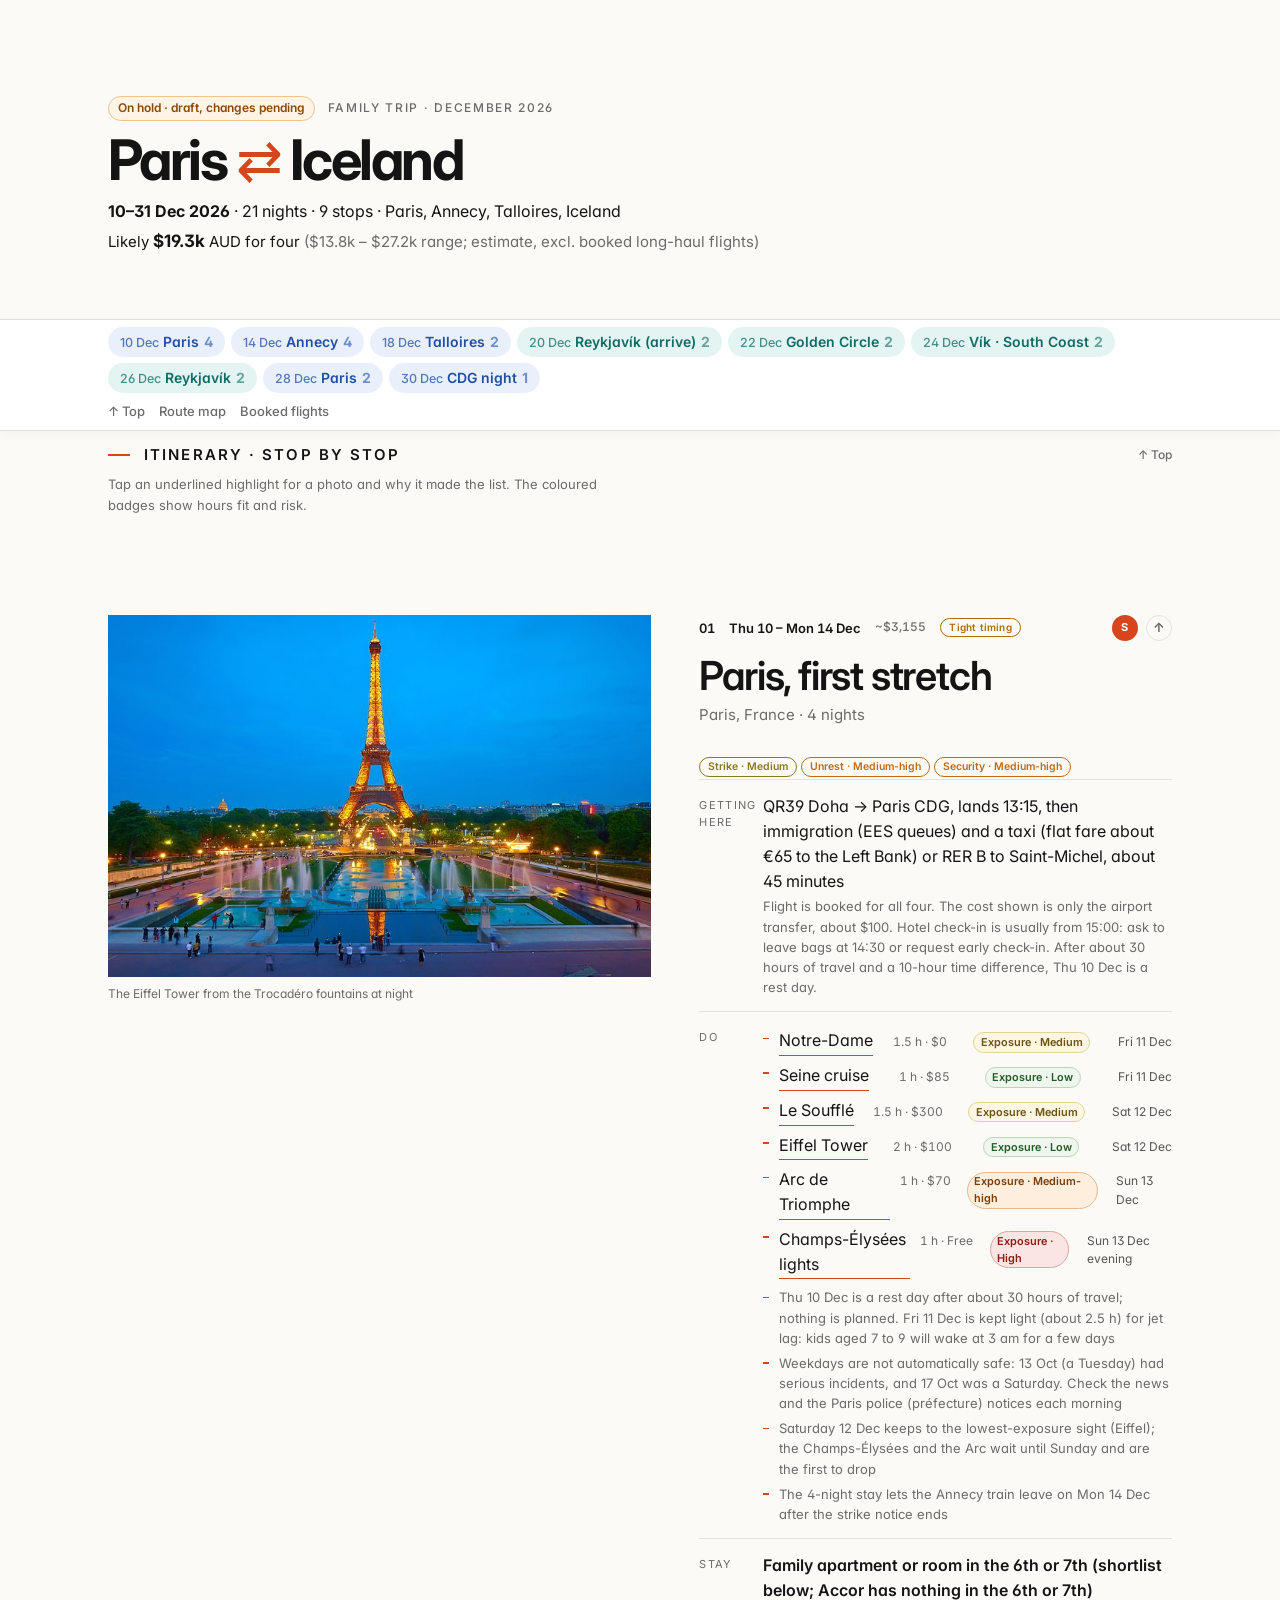
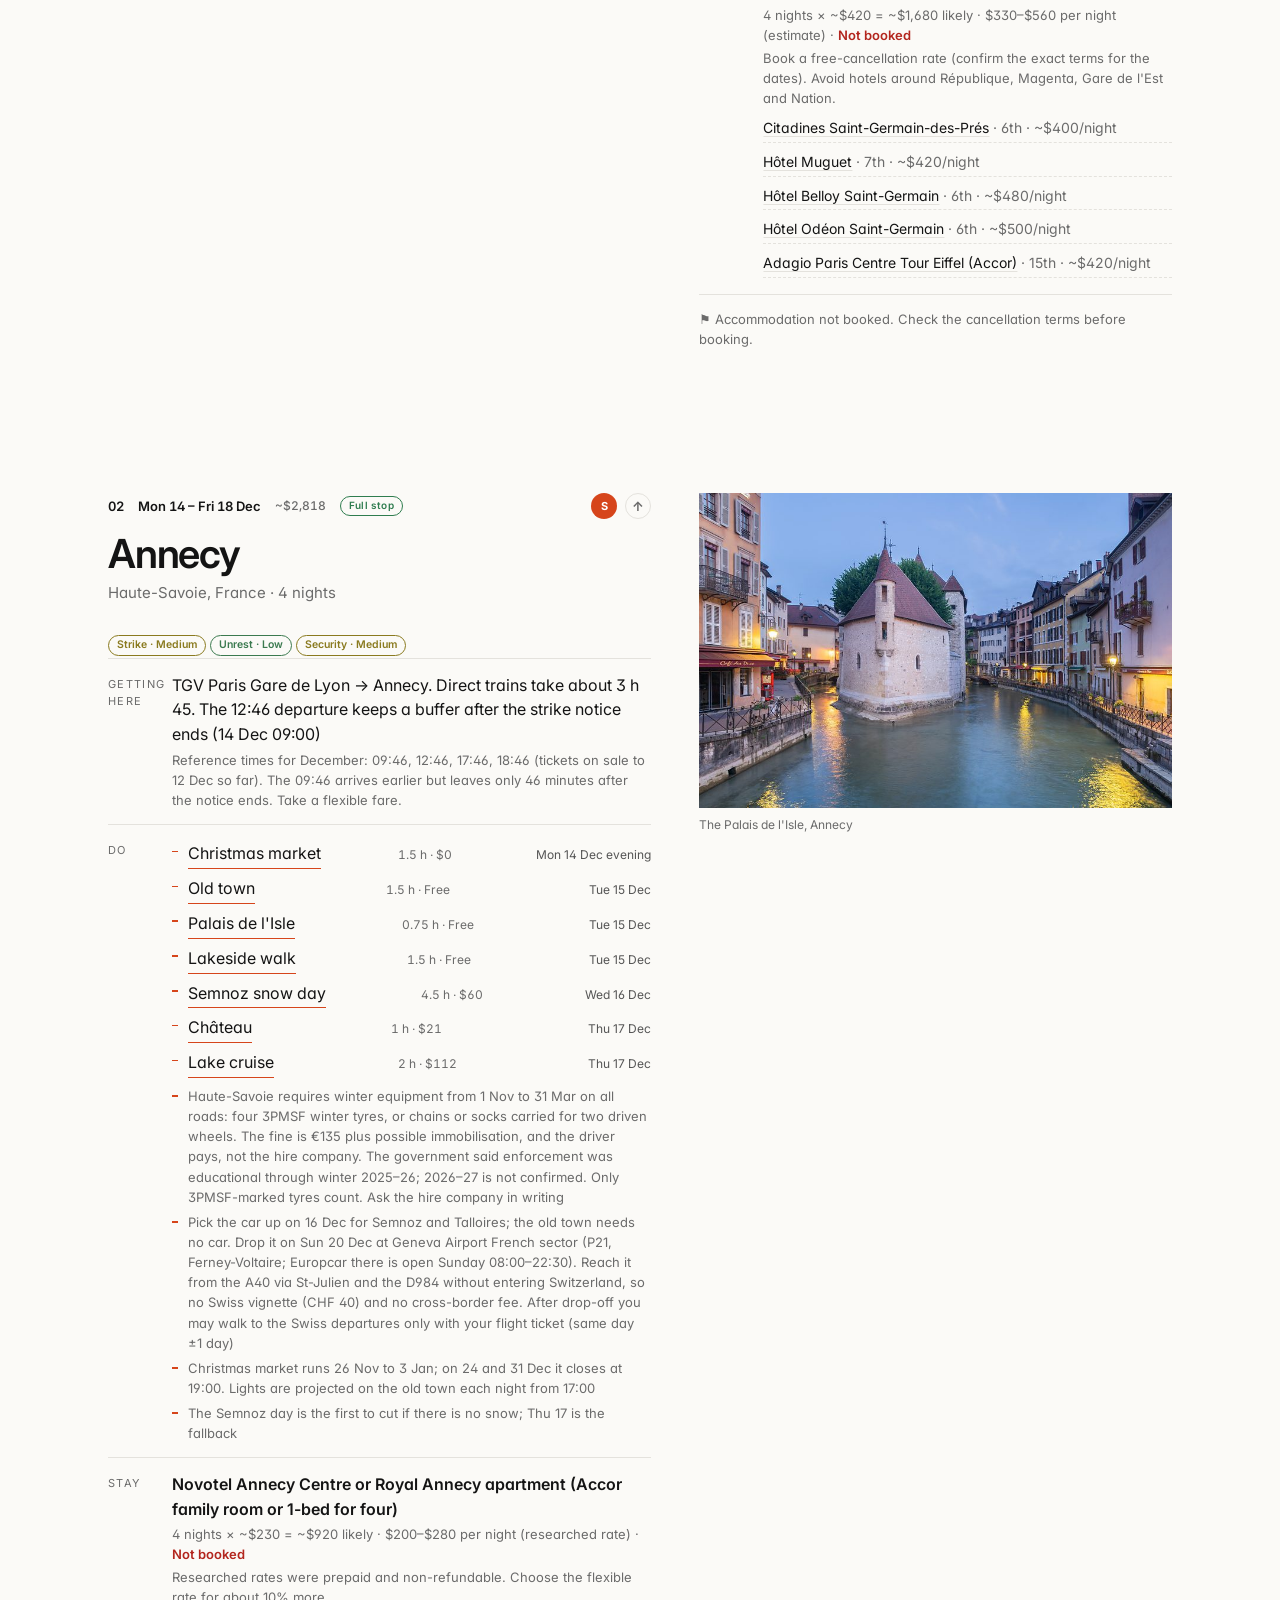
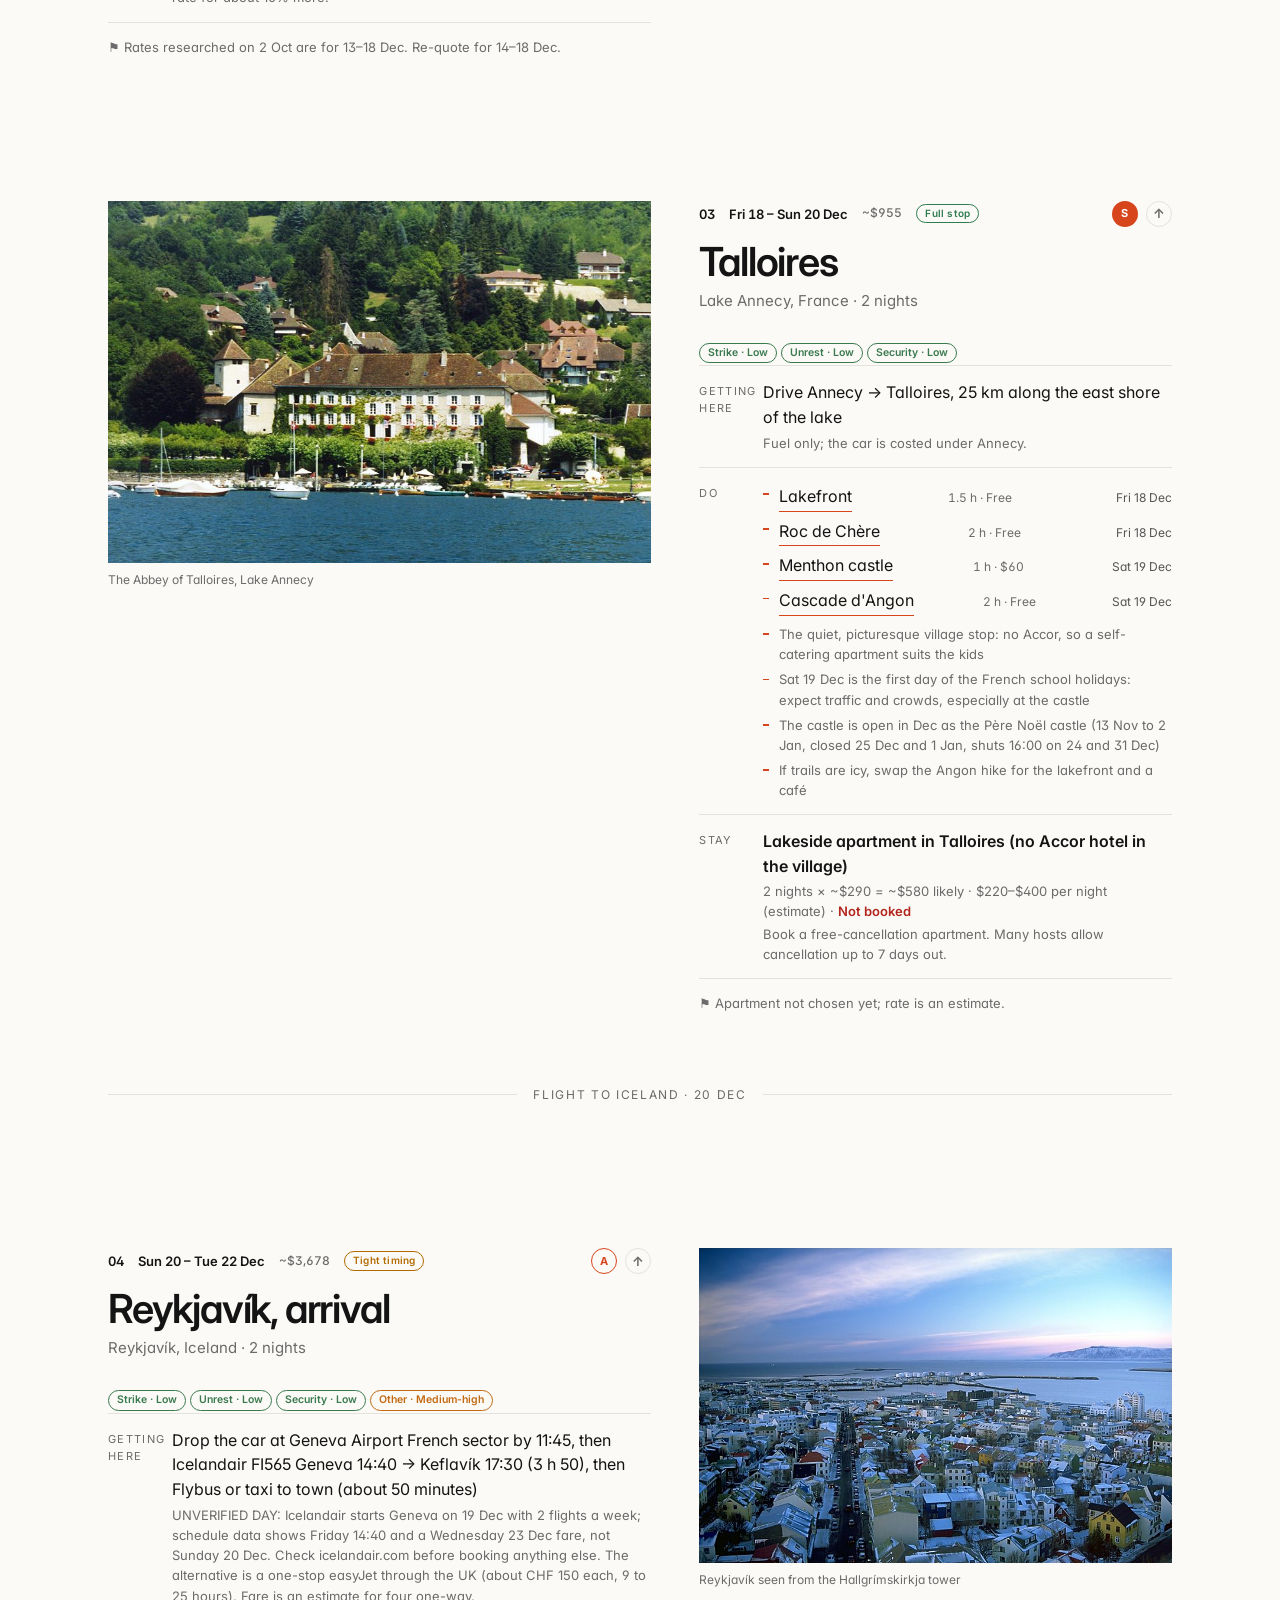
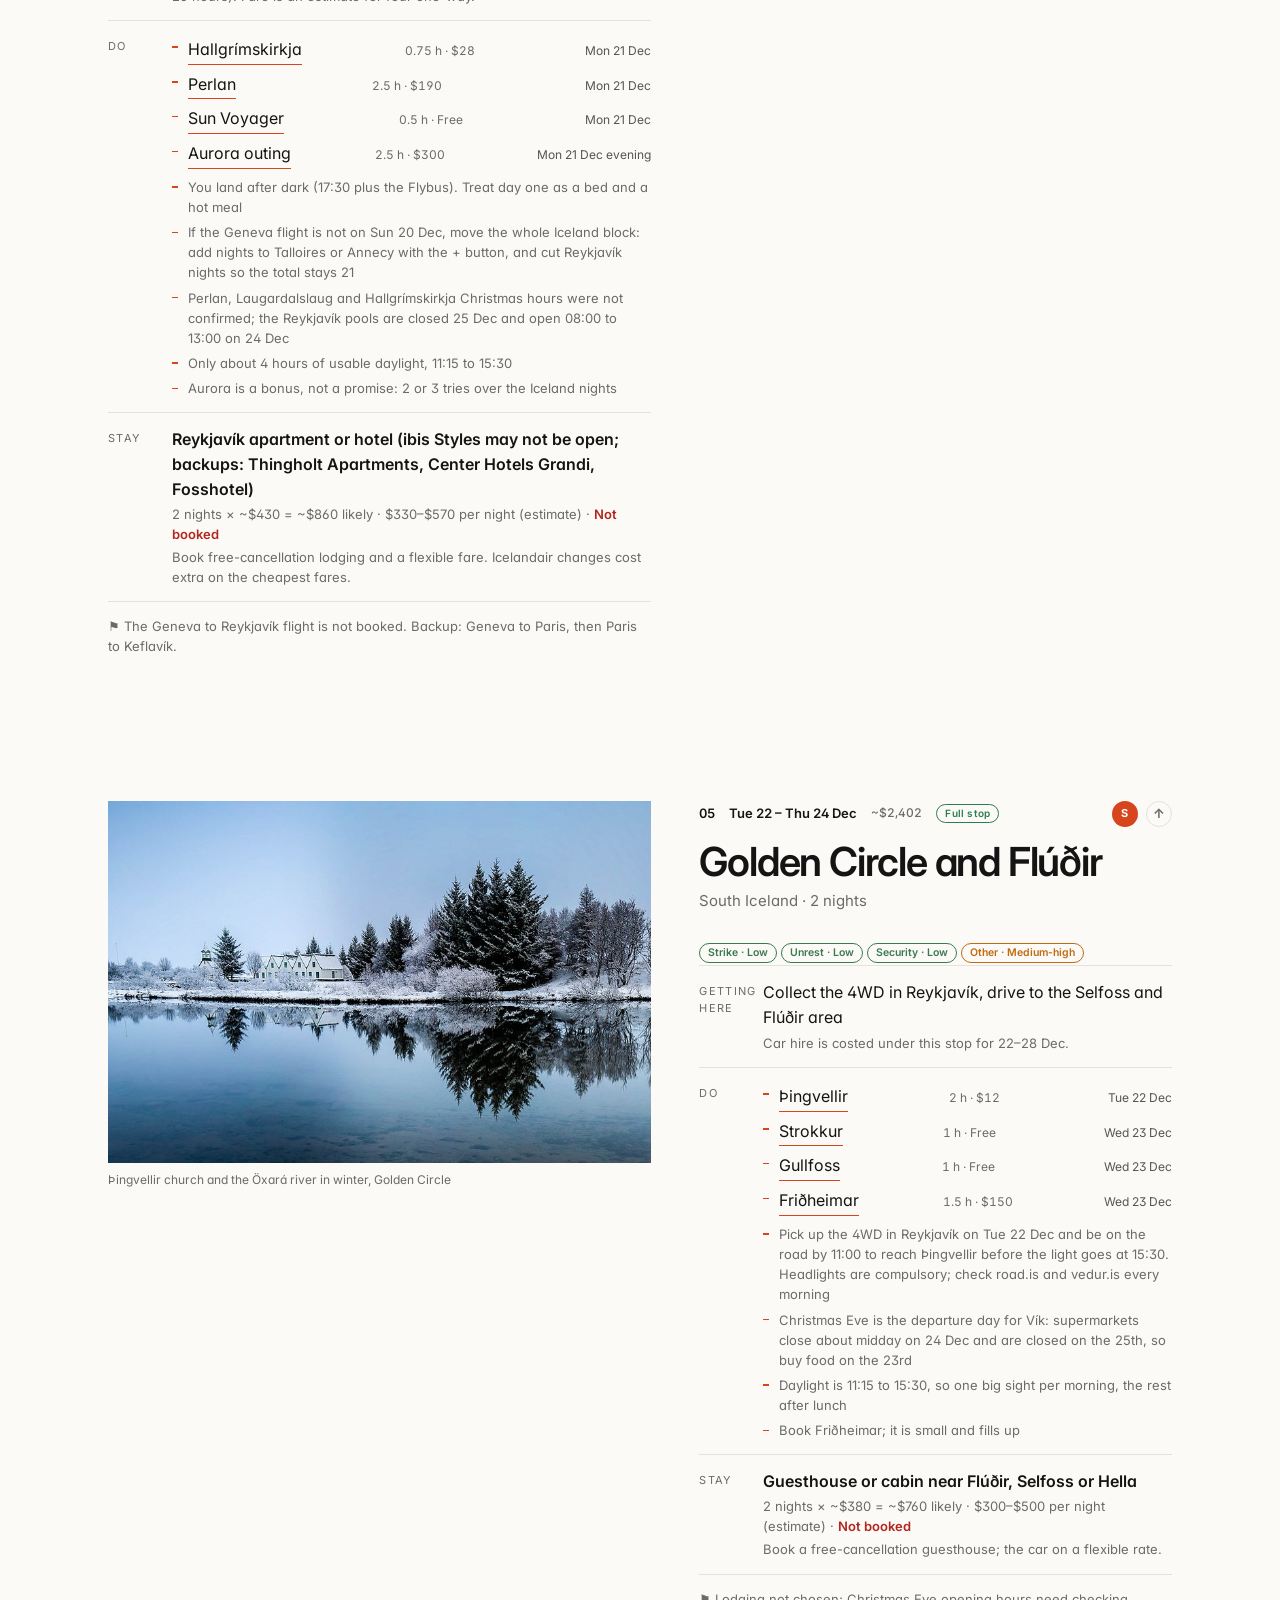
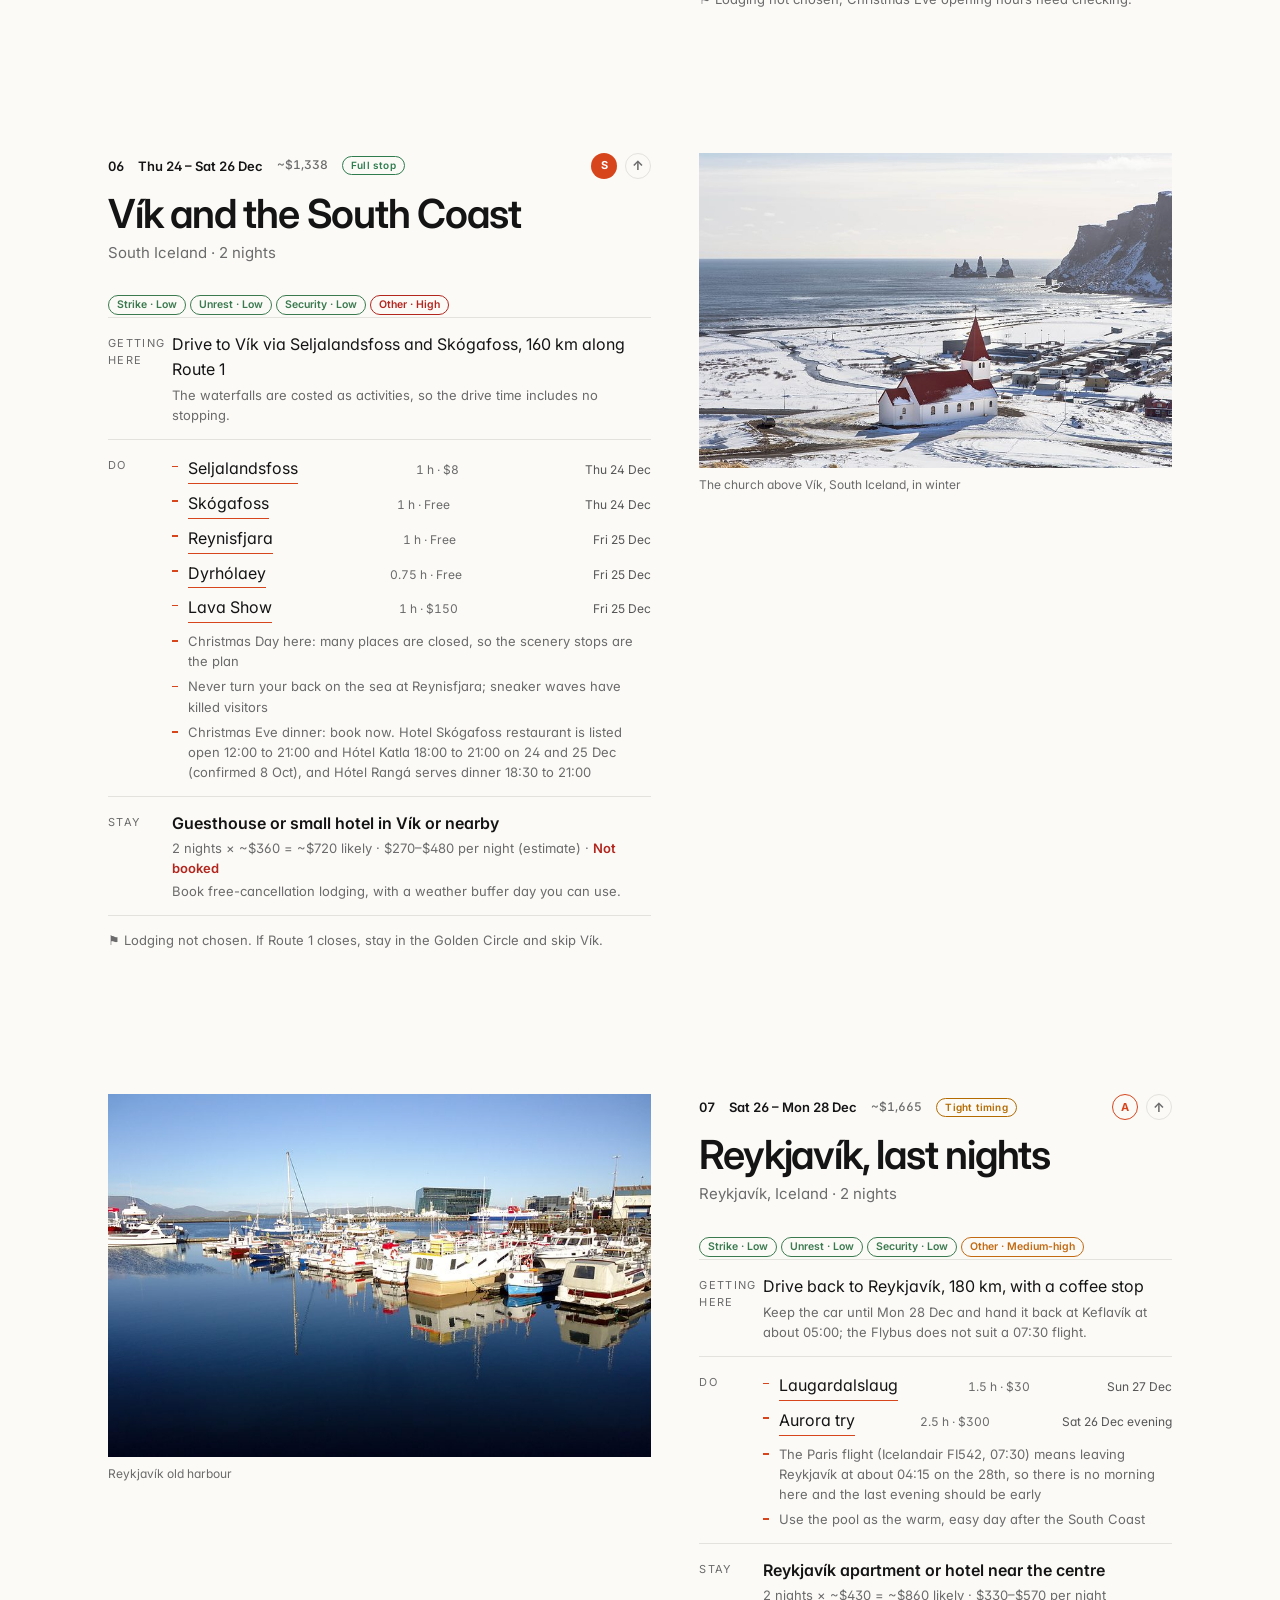
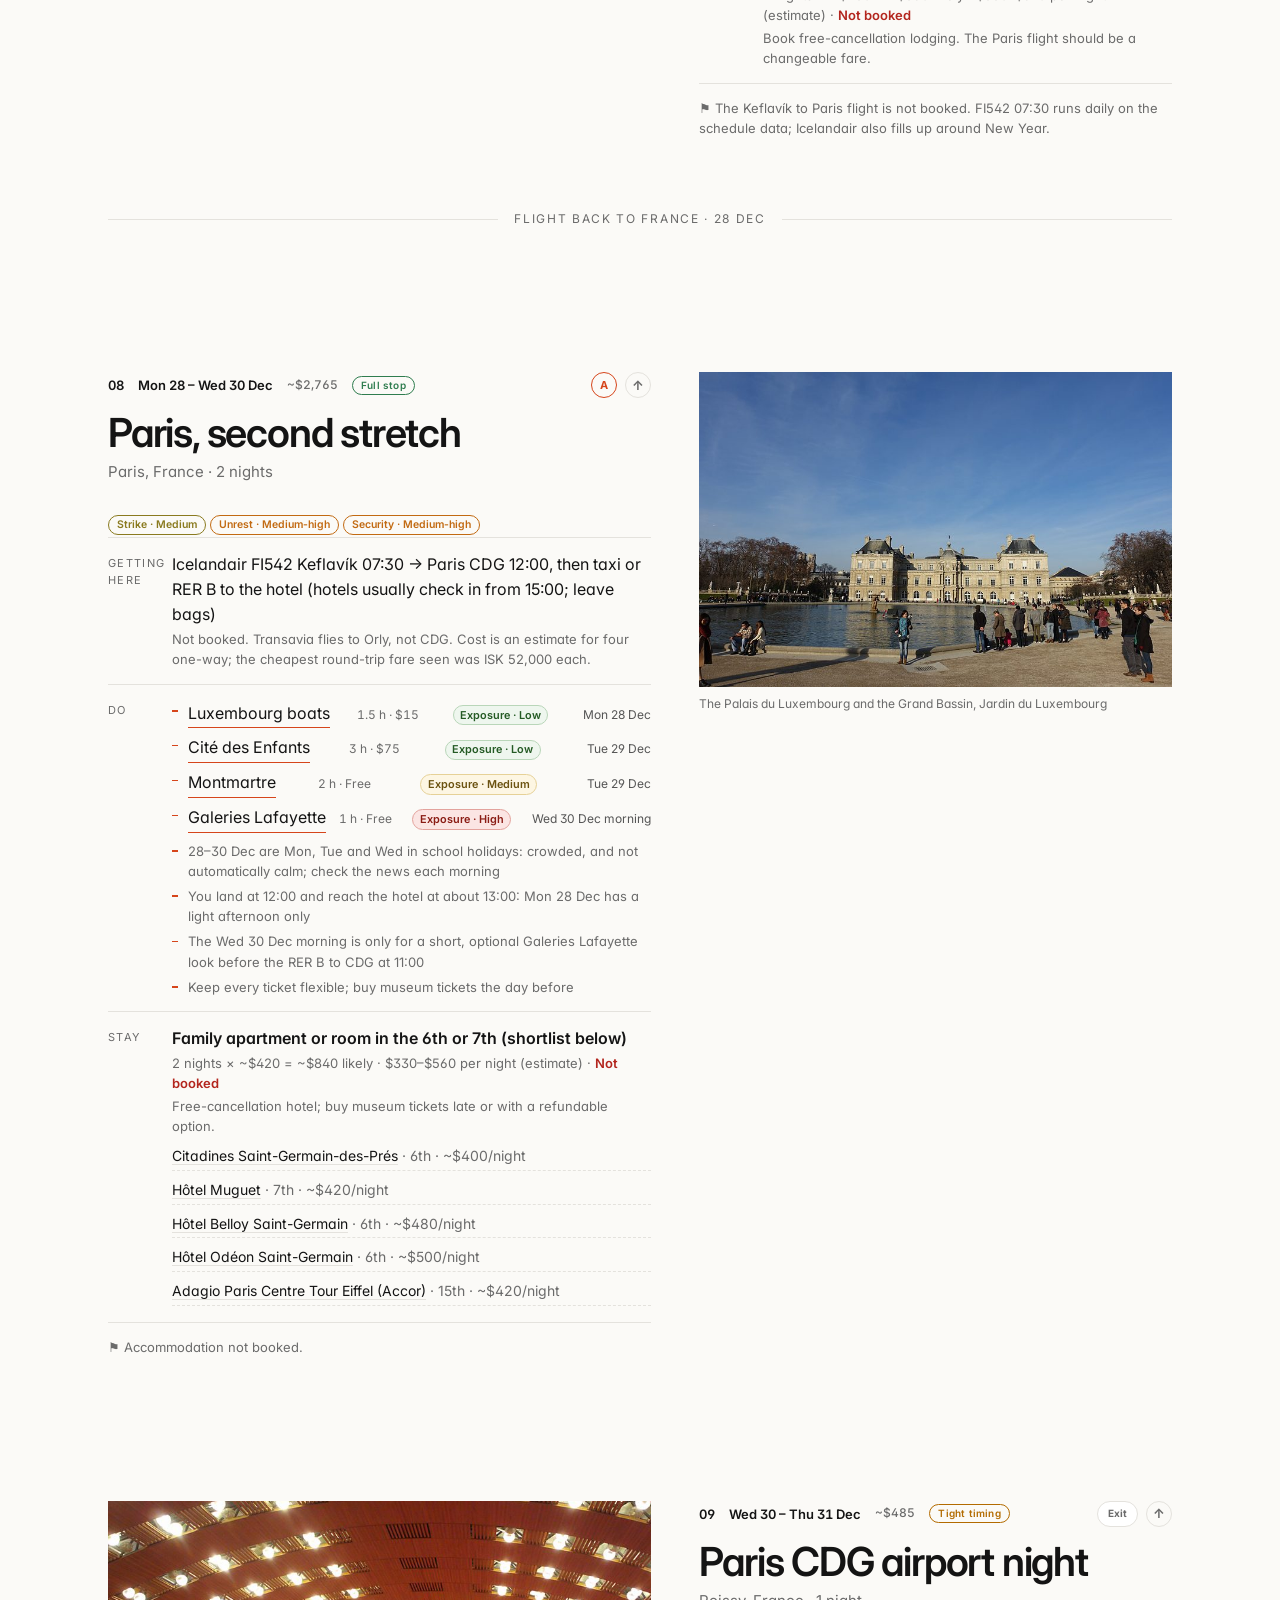
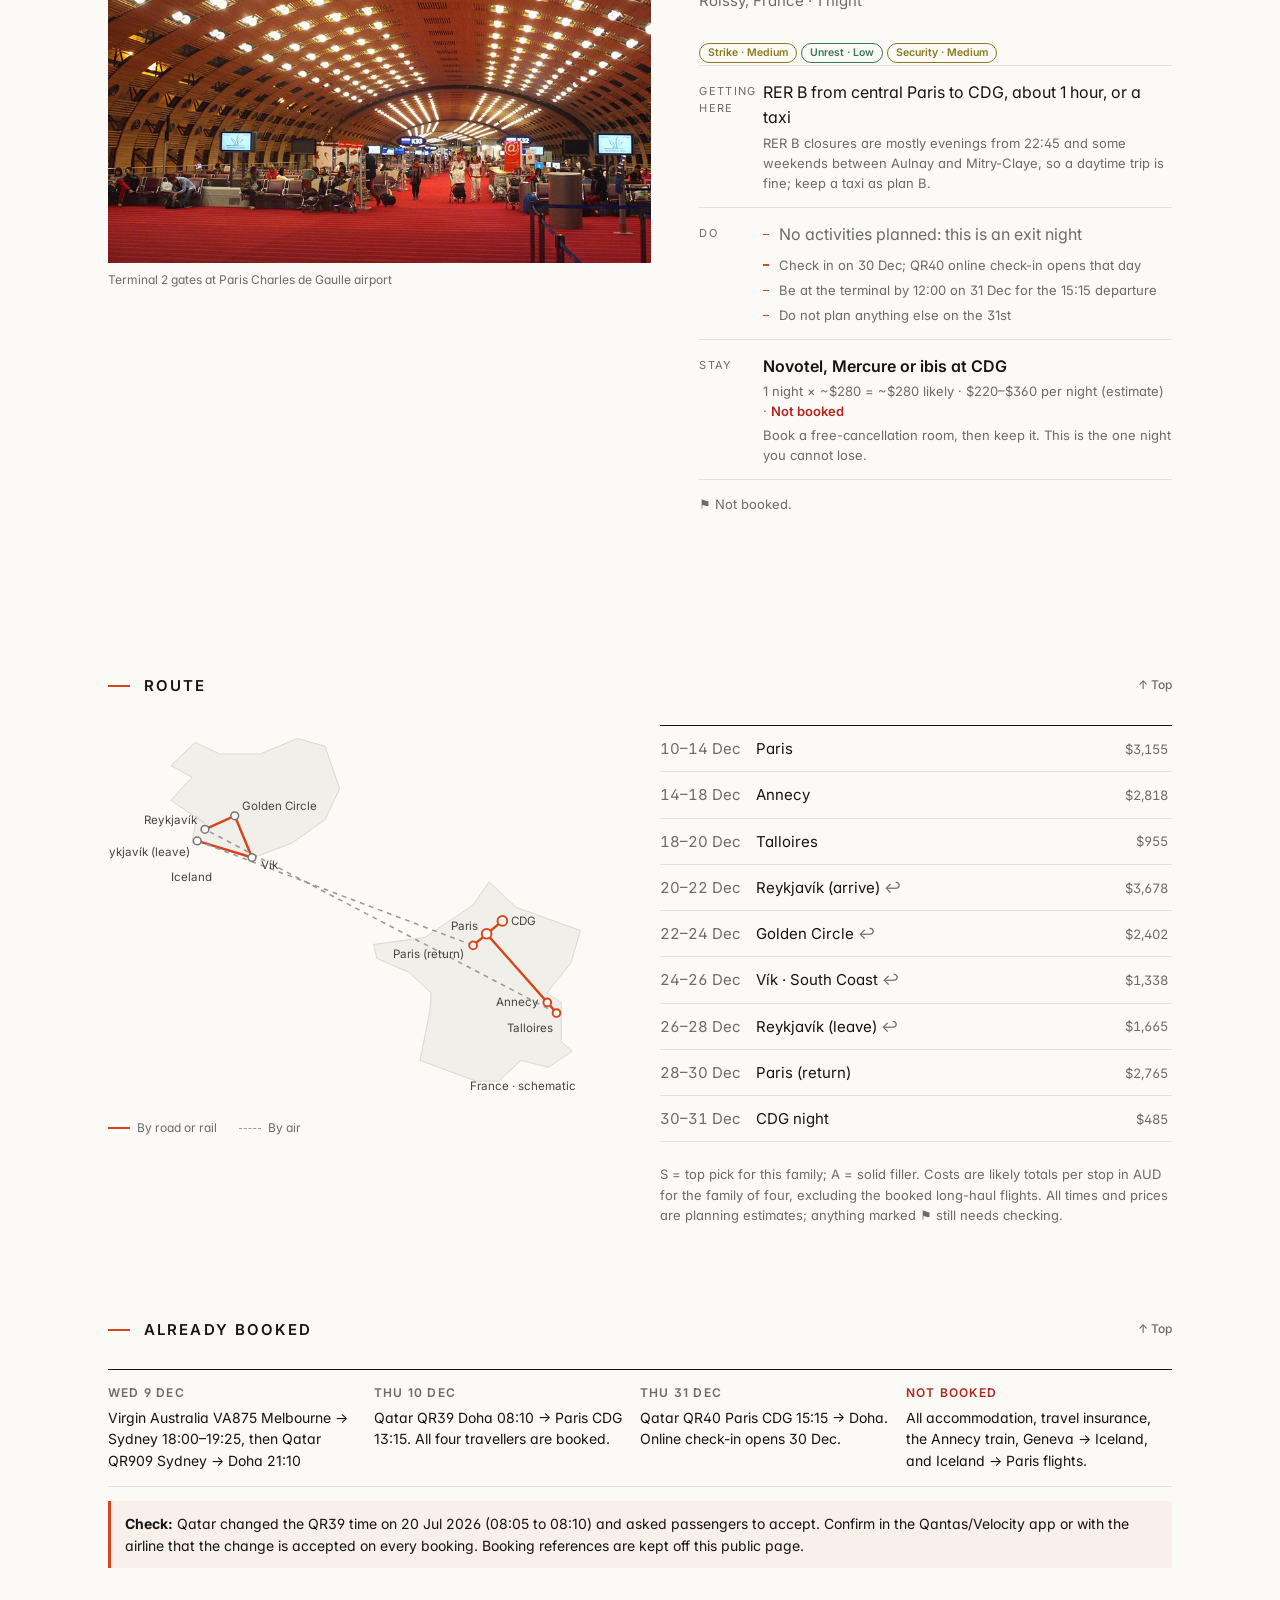
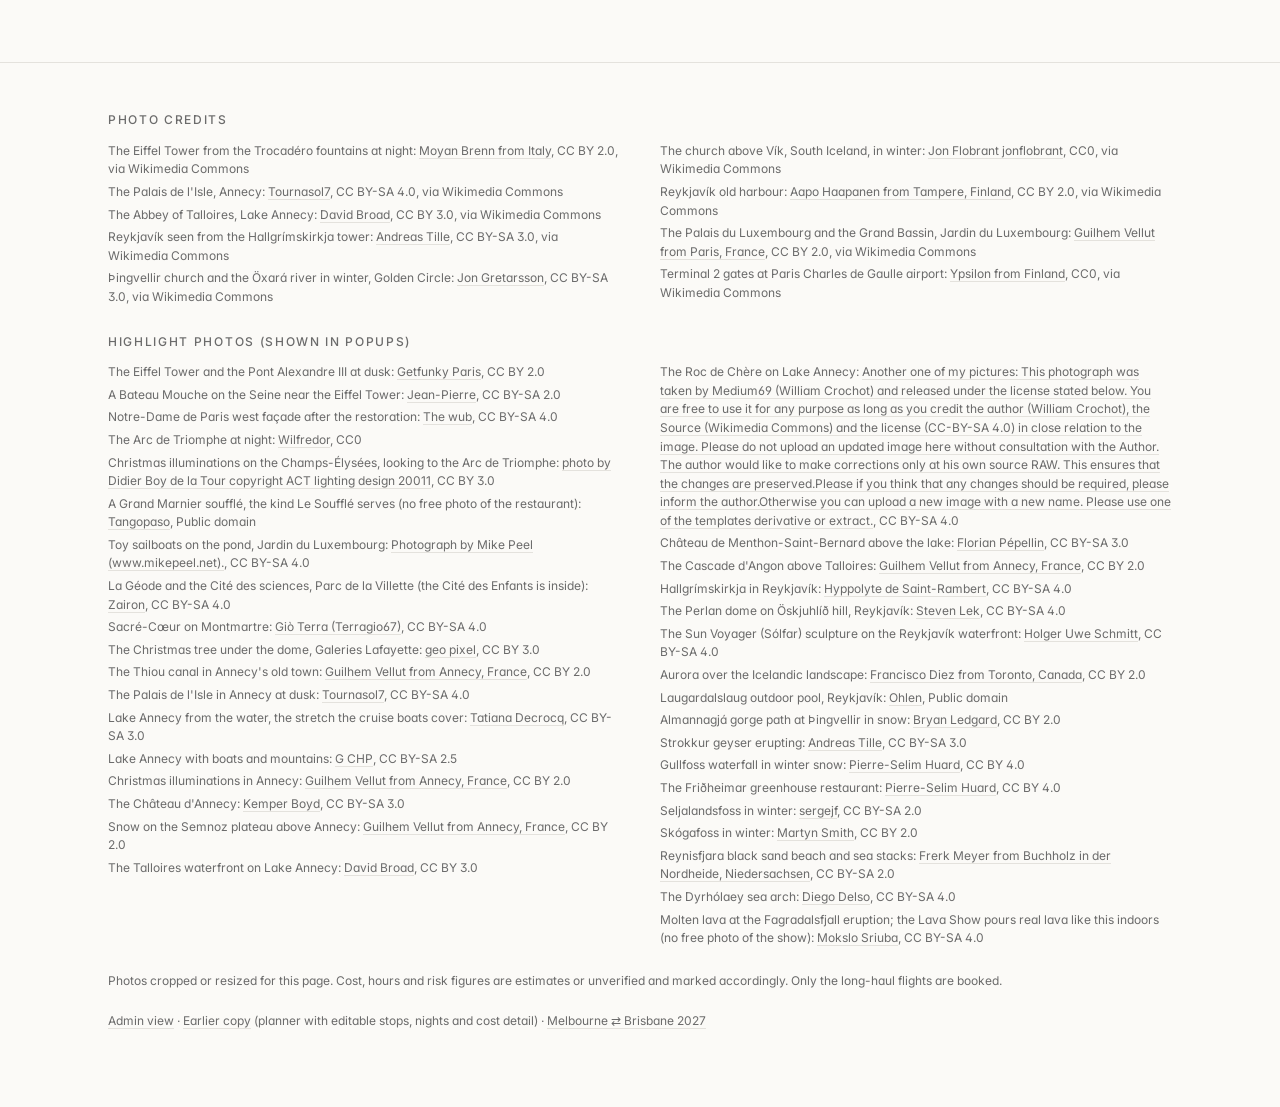
==== commit 53e7e893: "Europe Dec 2026: shareable page goes straight to itinerary with per-stop lodging; admin restructured" ====
--- a/europe-dec-2026/index.html
+++ b/europe-dec-2026/index.html
@@ -218,7 +218,6 @@
 .xp.x0{background:#eef6ee;border-color:#b9d6b9;color:#245a24}.xp.x1{background:#fdf6e3;border-color:#e6d197;color:#6b5210}.xp.x2{background:#fdeedd;border-color:#eab98a;color:#7a3d06}.xp.x3{background:#fbe5e3;border-color:#e3a39d;color:#8a1c14}
 .ad{margin-left:.5rem;font-size:.75rem;color:#555}.xt td .sub{display:block}
 @media(max-width:640px){table.tbl{display:block;overflow-x:auto;max-width:100%}}
-
 /* ===== lite v1n: navigation + readability ===== */
 html{scroll-behavior:smooth}
 .snav{position:sticky;top:0;z-index:20;background:rgba(255,255,255,.96);backdrop-filter:blur(8px);-webkit-backdrop-filter:blur(8px);border-bottom:1px solid var(--line);box-shadow:0 2px 10px rgba(0,0,0,.04)}
@@ -251,20 +250,127 @@
 @media(min-width:900px){.stop,#route,#top,section[id],.anc{scroll-margin-top:128px}}
 dl dd{min-width:0}
 @media(max-width:700px){ul.acts li{flex-wrap:wrap;row-gap:0}ul.acts li .ad{flex-basis:100%;margin-left:0;text-align:left;color:var(--mute)}}
+/* ===== v3: compact header, lodging and per-stop blocks ===== */
+.hero-c{padding-top:28px;padding-bottom:18px}
+.hero-c h1{font-size:clamp(34px,6vw,56px);line-height:1.05;margin:10px 0 10px}
+.hero-c .when{font-size:16px;margin:0 0 4px}
+.hero-c .costl{font-size:15px;margin:0}
+.hero-c .costl b{font-size:17px}
+.lodging b{font-weight:600}
+.lodge{margin-top:2px}
+.nbk{color:#b3261e;font-weight:600}
+ul.hopt{list-style:none;margin:6px 0 2px;padding:0;font-size:14px}
+ul.hopt li{padding:3px 0;border-bottom:1px dashed var(--line)}
+.tw{overflow-x:auto;max-width:100%;margin:8px 0}
+.tw .tbl{font-size:12.5px;margin:0;min-width:520px}
+.bh{font-size:12px;letter-spacing:.08em;text-transform:uppercase;color:var(--mute);margin:14px 0 4px;font-weight:600}
+.rx{margin:8px 0 10px}.rx p{margin:3px 0;font-size:14px}
+ul.aud{list-style:none;margin:0 0 6px;padding:0}ul.aud li{font-size:14px;margin:0 0 8px}
+.sev{display:inline-block;font-size:10.5px;font-weight:700;padding:1px 7px;border-radius:99px;margin-right:4px;border:1px solid}
+.sev.sH{color:#b3261e;border-color:#e3a39d;background:#fbe5e3}.sev.sM{color:#7a3d06;border-color:#eab98a;background:#fdeedd}.sev.sL{color:#245a24;border-color:#b9d6b9;background:#eef6ee}
+.verify .flag{margin-top:6px}
+.bar .stopnav{padding:0 0 7px}
+.bar .rc{font-size:12.5px;padding:3px 9px}
+.rc.rm{opacity:.45;text-decoration:line-through}
+body.adm .stop,body.adm #route,body.adm #top,body.adm section[id],body.adm .anc{scroll-margin-top:118px}
+@media(max-width:700px){body.adm .stop,body.adm #route,body.adm #top,body.adm section[id],body.adm .anc{scroll-margin-top:110px}}
+[hidden]{display:none!important}
+ul.hopt li,ul.hlist li,ul.xl li,ul.aud li{position:static}
+ul.hopt li::before,ul.hlist li::before,ul.xl li::before,ul.aud li::before{display:none}
+ul.hlist,ul.xl{list-style:none;margin:4px 0 8px;padding:0}
+ul.hlist li,ul.xl li{padding:8px 0;border-bottom:1px solid var(--line);font-size:14px}
+ul.hlist .pr{float:right;font-size:13px;color:var(--ink);font-variant-numeric:tabular-nums}
+ul.xl .why{display:block;font-size:13.5px;margin-top:2px}
+ul.xl .xp{margin-left:4px}
 
 </style></head><body>
 <div id="live" class="sr" aria-live="polite" role="status"></div>
-<header class="hero" id="top"><div class="wrap">
-<div class="eyebrow"><span class="hold">On hold · draft, changes pending</span> Family trip · Summer in Australia, winter in Europe · December 2026</div>
-<h1>Paris <span class="ar">⇄</span><br>Iceland</h1>
-<p class="lede">Paris, the lakes of Haute-Savoie, then Iceland for snow and aurora, and back to Paris for the flight home. Paced for two adults and two kids under ten, one or two highlights a day plus a café or ice cream. Tap any stop on the route, then any highlight for a photo and why it made the list.</p>
-<div class="stats">
-<div class="stat"><b id="st-nights"></b><span>nights, 10 Dec to 31 Dec</span></div>
-<div class="stat"><b id="st-stops"></b><span>stops, 2 countries</span></div>
-<div class="stat"><b id="st-cost"></b><span>likely, <span id="st-costr"></span> (estimate, excl. booked flights)</span></div>
-<div class="stat"><b id="st-risk"></b><span>highest stop risk (strike, unrest, security)</span></div>
-</div></div></header>
-<nav class="snav" aria-label="Jump to a stop or section"><div class="wrap"><div class="sx"><a href="#paris1" class="rc"><span class="rd">10 Dec</span> Paris <b>4</b></a><a href="#annecy" class="rc"><span class="rd">14 Dec</span> Annecy <b>4</b></a><a href="#talloires" class="rc"><span class="rd">18 Dec</span> Talloires <b>2</b></a><a href="#rey1" class="rc is"><span class="rd">20 Dec</span> Reykjavík (arrive) <b>2</b></a><a href="#gc" class="rc is"><span class="rd">22 Dec</span> Golden Circle <b>2</b></a><a href="#vik" class="rc is"><span class="rd">24 Dec</span> Vík · South Coast <b>2</b></a><a href="#rey2" class="rc is"><span class="rd">26 Dec</span> Reykjavík <b>2</b></a><a href="#paris2" class="rc"><span class="rd">28 Dec</span> Paris <b>2</b></a><a href="#cdg" class="rc"><span class="rd">30 Dec</span> CDG night <b>1</b></a></div><div class="sx sx2"><a href="#top" class="rs2">↑ Top</a><a href="#booked" class="rs2">Booked</a><a href="#risk" class="rs2">Risk</a><a href="#exposure" class="rs2">Paris exposure</a><a href="#audit" class="rs2">Audit</a><a href="#hotels" class="rs2">Paris hotels</a><a href="#route" class="rs2">Route map</a></div></div></nav>
+<header class="hero hero-c" id="top"><div class="wrap">
+<div class="eyebrow"><span class="hold">On hold · draft, changes pending</span> Family trip · December 2026</div>
+<h1>Paris <span class="ar">⇄</span> Iceland</h1>
+<p class="when"><b>10–31 Dec 2026</b> · <span id="st-nights"></span> nights · <span id="st-stops"></span> stops · Paris, Annecy, Talloires, Iceland</p>
+<p class="costl">Likely <b id="st-cost"></b> AUD for four <span class="mute">(<span id="st-costr"></span>; estimate, excl. booked long-haul flights)</span></p>
+</div></header>
+<nav class="snav" aria-label="Jump to a stop"><div class="wrap"><div class="sx stopnav"><a href="#paris1" class="rc" data-stop="paris1"><span class="rd">10 Dec</span> Paris <b>4</b></a><a href="#annecy" class="rc" data-stop="annecy"><span class="rd">14 Dec</span> Annecy <b>4</b></a><a href="#talloires" class="rc" data-stop="talloires"><span class="rd">18 Dec</span> Talloires <b>2</b></a><a href="#rey1" class="rc is" data-stop="rey1"><span class="rd">20 Dec</span> Reykjavík (arrive) <b>2</b></a><a href="#gc" class="rc is" data-stop="gc"><span class="rd">22 Dec</span> Golden Circle <b>2</b></a><a href="#vik" class="rc is" data-stop="vik"><span class="rd">24 Dec</span> Vík · South Coast <b>2</b></a><a href="#rey2" class="rc is" data-stop="rey2"><span class="rd">26 Dec</span> Reykjavík <b>2</b></a><a href="#paris2" class="rc" data-stop="paris2"><span class="rd">28 Dec</span> Paris <b>2</b></a><a href="#cdg" class="rc" data-stop="cdg"><span class="rd">30 Dec</span> CDG night <b>1</b></a></div><div class="sx sx2"><a href="#top" class="rs2">↑ Top</a><a href="#route" class="rs2">Route map</a><a href="#booked" class="rs2">Booked flights</a></div></div></nav>
+<section id="stops" style="padding-top:12px"><div class="wrap"><h2><span>Itinerary · stop by stop</span><a class="totop" href="#top">↑ Top</a></h2>
+<p class="note key">Tap an underlined highlight for a photo and why it made the list. The coloured badges show hours fit and risk.</p>
+<div class="stops"><span class="anc" id="dec10"></span><article class="stop" id="paris1" aria-label="Paris, first stretch">
+
+<figure class="ph"><img src="photos/hero_paris1-800.jpg" srcset="photos/hero_paris1-800.jpg 800w, photos/hero_paris1.jpg 1600w" sizes="(min-width:900px) 560px, 100vw" alt="The Eiffel Tower from the Trocadéro fountains at night" loading="eager" decoding="async" width="1600" height="977"><figcaption>The Eiffel Tower from the Trocadéro fountains at night</figcaption></figure>
+<div class="body"><div class="meta"><span class="num c-num">01</span><span class="date c-date"></span><span class="cpill c-costp" title="Likely cost for this stop (estimate)"></span><span class="vpill c-verdict"></span><span class="tier tS" title="S-tier">S</span><a class="tomap" href="#top" aria-label="Back to top" title="Back to top">↑</a></div>
+<h3>Paris, first stretch</h3><p class="reg c-reg">Paris, France</p><div class="c-rk"></div>
+<dl><dt>Getting here</dt><dd>QR39 Doha → Paris CDG, lands 13:15, then immigration (EES queues) and a taxi (flat fare about €65 to the Left Bank) or RER B to Saint-Michel, about 45 minutes<span class="sub">Flight is booked for all four. The cost shown is only the airport transfer, about $100. Hotel check-in is usually from 15:00: ask to leave bags at 14:30 or request early check-in. After about 30 hours of travel and a 10-hour time difference, Thu 10 Dec is a rest day.</span></dd>
+<dt>Do</dt><dd><ul class="acts"><li><button type="button" class="atr" data-attr="notredame" data-stop="paris1" data-act="0" aria-haspopup="dialog">Notre-Dame</button><span class="am">1.5 h · $0</span><span class="xp x1">Exposure · Medium</span><span class="ad"></span></li><li><button type="button" class="atr" data-attr="seine" data-stop="paris1" data-act="1" aria-haspopup="dialog">Seine cruise</button><span class="am">1 h · $85</span><span class="xp x0">Exposure · Low</span><span class="ad"></span></li><li><button type="button" class="atr" data-attr="soufle" data-stop="paris1" data-act="2" aria-haspopup="dialog">Le Soufflé</button><span class="am">1.5 h · $300</span><span class="xp x1">Exposure · Medium</span><span class="ad"></span></li><li><button type="button" class="atr" data-attr="eiffel" data-stop="paris1" data-act="3" aria-haspopup="dialog">Eiffel Tower</button><span class="am">2 h · $100</span><span class="xp x0">Exposure · Low</span><span class="ad"></span></li><li><button type="button" class="atr" data-attr="arc" data-stop="paris1" data-act="4" aria-haspopup="dialog">Arc de Triomphe</button><span class="am">1 h · $70</span><span class="xp x2">Exposure · Medium-high</span><span class="ad"></span></li><li><button type="button" class="atr" data-attr="champs" data-stop="paris1" data-act="5" aria-haspopup="dialog">Champs-Élysées lights</button><span class="am">1 h · Free</span><span class="xp x3">Exposure · High</span><span class="ad"></span></li></ul><ul class="tips"><li>Thu 10 Dec is a rest day after about 30 hours of travel; nothing is planned. Fri 11 Dec is kept light (about 2.5 h) for jet lag: kids aged 7 to 9 will wake at 3 am for a few days</li><li>Weekdays are not automatically safe: 13 Oct (a Tuesday) had serious incidents, and 17 Oct was a Saturday. Check the news and the Paris police (préfecture) notices each morning</li><li>Saturday 12 Dec keeps to the lowest-exposure sight (Eiffel); the Champs-Élysées and the Arc wait until Sunday and are the first to drop</li><li>The 4-night stay lets the Annecy train leave on Mon 14 Dec after the strike notice ends</li></ul></dd>
+<dt>Stay</dt><dd class="lodging"><b>Family apartment or room in the 6th or 7th (shortlist below; Accor has nothing in the 6th or 7th)</b><span class="sub lodge"><span class="c-lodgetot">4 nights × ~$420 = ~$1,680 likely</span> · $330–$560 per night (estimate) · <span class="nbk">Not booked</span></span><span class="sub">Book a free-cancellation rate (confirm the exact terms for the dates). Avoid hotels around République, Magenta, Gare de l&#x27;Est and Nation.</span><ul class="hopt"><li><a href="https://www.discoverasr.com/en/citadines/france/citadines-saint-germain-des-pres-paris/1-bedroom-apartment" target="_blank" rel="noopener">Citadines Saint-Germain-des-Prés</a> <span class="mute">· 6th · ~$400/night</span></li><li><a href="https://hotelparismuguet.com/fr/chambre-familiale.html" target="_blank" rel="noopener">Hôtel Muguet</a> <span class="mute">· 7th · ~$420/night</span></li><li><a href="https://www.hotel-paris-belloy.com/en/rooms-suites" target="_blank" rel="noopener">Hôtel Belloy Saint-Germain</a> <span class="mute">· 6th · ~$480/night</span></li><li><a href="https://www.hotelparisodeonsaintgermain.com/en/our-rooms/connecting-room/" target="_blank" rel="noopener">Hôtel Odéon Saint-Germain</a> <span class="mute">· 6th · ~$500/night</span></li><li><a href="https://all.accor.com/hotel/6790/index.en.shtml" target="_blank" rel="noopener">Adagio Paris Centre Tour Eiffel (Accor)</a> <span class="mute">· 15th · ~$420/night</span></li></ul></dd></dl>
+<p class="flag">⚑ Accommodation not booked. Check the cancellation terms before booking.</p></div></article><span class="anc" id="dec14"></span><article class="stop" id="annecy" aria-label="Annecy">
+
+<figure class="ph"><img src="photos/hero_annecy-800.jpg" srcset="photos/hero_annecy-800.jpg 800w, photos/hero_annecy.jpg 1600w" sizes="(min-width:900px) 560px, 100vw" alt="The Palais de l&#x27;Isle, Annecy" loading="lazy" decoding="async" width="1600" height="1067"><figcaption>The Palais de l&#x27;Isle, Annecy</figcaption></figure>
+<div class="body"><div class="meta"><span class="num c-num">02</span><span class="date c-date"></span><span class="cpill c-costp" title="Likely cost for this stop (estimate)"></span><span class="vpill c-verdict"></span><span class="tier tS" title="S-tier">S</span><a class="tomap" href="#top" aria-label="Back to top" title="Back to top">↑</a></div>
+<h3>Annecy</h3><p class="reg c-reg">Haute-Savoie, France</p><div class="c-rk"></div>
+<dl><dt>Getting here</dt><dd>TGV Paris Gare de Lyon → Annecy. Direct trains take about 3 h 45. The 12:46 departure keeps a buffer after the strike notice ends (14 Dec 09:00)<span class="sub">Reference times for December: 09:46, 12:46, 17:46, 18:46 (tickets on sale to 12 Dec so far). The 09:46 arrives earlier but leaves only 46 minutes after the notice ends. Take a flexible fare.</span></dd>
+<dt>Do</dt><dd><ul class="acts"><li><button type="button" class="atr" data-attr="noel" data-stop="annecy" data-act="0" aria-haspopup="dialog">Christmas market</button><span class="am">1.5 h · $0</span><span class="ad"></span></li><li><button type="button" class="atr" data-attr="oldtown" data-stop="annecy" data-act="1" aria-haspopup="dialog">Old town</button><span class="am">1.5 h · Free</span><span class="ad"></span></li><li><button type="button" class="atr" data-attr="palais" data-stop="annecy" data-act="2" aria-haspopup="dialog">Palais de l&#x27;Isle</button><span class="am">0.75 h · Free</span><span class="ad"></span></li><li><button type="button" class="atr" data-attr="lake" data-stop="annecy" data-act="3" aria-haspopup="dialog">Lakeside walk</button><span class="am">1.5 h · Free</span><span class="ad"></span></li><li><button type="button" class="atr" data-attr="semnoz" data-stop="annecy" data-act="4" aria-haspopup="dialog">Semnoz snow day</button><span class="am">4.5 h · $60</span><span class="ad"></span></li><li><button type="button" class="atr" data-attr="chateau" data-stop="annecy" data-act="5" aria-haspopup="dialog">Château</button><span class="am">1 h · $21</span><span class="ad"></span></li><li><button type="button" class="atr" data-attr="cruise" data-stop="annecy" data-act="6" aria-haspopup="dialog">Lake cruise</button><span class="am">2 h · $112</span><span class="ad"></span></li></ul><ul class="tips"><li>Haute-Savoie requires winter equipment from 1 Nov to 31 Mar on all roads: four 3PMSF winter tyres, or chains or socks carried for two driven wheels. The fine is €135 plus possible immobilisation, and the driver pays, not the hire company. The government said enforcement was educational through winter 2025–26; 2026–27 is not confirmed. Only 3PMSF-marked tyres count. Ask the hire company in writing</li><li>Pick the car up on 16 Dec for Semnoz and Talloires; the old town needs no car. Drop it on Sun 20 Dec at Geneva Airport French sector (P21, Ferney-Voltaire; Europcar there is open Sunday 08:00–22:30). Reach it from the A40 via St-Julien and the D984 without entering Switzerland, so no Swiss vignette (CHF 40) and no cross-border fee. After drop-off you may walk to the Swiss departures only with your flight ticket (same day ±1 day)</li><li>Christmas market runs 26 Nov to 3 Jan; on 24 and 31 Dec it closes at 19:00. Lights are projected on the old town each night from 17:00</li><li>The Semnoz day is the first to cut if there is no snow; Thu 17 is the fallback</li></ul></dd>
+<dt>Stay</dt><dd class="lodging"><b>Novotel Annecy Centre or Royal Annecy apartment (Accor family room or 1-bed for four)</b><span class="sub lodge"><span class="c-lodgetot">4 nights × ~$230 = ~$920 likely</span> · $200–$280 per night (researched rate) · <span class="nbk">Not booked</span></span><span class="sub">Researched rates were prepaid and non-refundable. Choose the flexible rate for about 10% more.</span></dd></dl>
+<p class="flag">⚑ Rates researched on 2 Oct are for 13–18 Dec. Re-quote for 14–18 Dec.</p></div></article><span class="anc" id="dec18"></span><article class="stop" id="talloires" aria-label="Talloires">
+
+<figure class="ph"><img src="photos/hero_talloires-800.jpg" srcset="photos/hero_talloires-800.jpg 800w, photos/hero_talloires.jpg 1600w" sizes="(min-width:900px) 560px, 100vw" alt="The Abbey of Talloires, Lake Annecy" loading="lazy" decoding="async" width="1600" height="1044"><figcaption>The Abbey of Talloires, Lake Annecy</figcaption></figure>
+<div class="body"><div class="meta"><span class="num c-num">03</span><span class="date c-date"></span><span class="cpill c-costp" title="Likely cost for this stop (estimate)"></span><span class="vpill c-verdict"></span><span class="tier tS" title="S-tier">S</span><a class="tomap" href="#top" aria-label="Back to top" title="Back to top">↑</a></div>
+<h3>Talloires</h3><p class="reg c-reg">Lake Annecy, France</p><div class="c-rk"></div>
+<dl><dt>Getting here</dt><dd>Drive Annecy → Talloires, 25 km along the east shore of the lake<span class="sub">Fuel only; the car is costed under Annecy.</span></dd>
+<dt>Do</dt><dd><ul class="acts"><li><button type="button" class="atr" data-attr="talloireslake" data-stop="talloires" data-act="0" aria-haspopup="dialog">Lakefront</button><span class="am">1.5 h · Free</span><span class="ad"></span></li><li><button type="button" class="atr" data-attr="roc" data-stop="talloires" data-act="1" aria-haspopup="dialog">Roc de Chère</button><span class="am">2 h · Free</span><span class="ad"></span></li><li><button type="button" class="atr" data-attr="menthon" data-stop="talloires" data-act="2" aria-haspopup="dialog">Menthon castle</button><span class="am">1 h · $60</span><span class="ad"></span></li><li><button type="button" class="atr" data-attr="angon" data-stop="talloires" data-act="3" aria-haspopup="dialog">Cascade d&#x27;Angon</button><span class="am">2 h · Free</span><span class="ad"></span></li></ul><ul class="tips"><li>The quiet, picturesque village stop: no Accor, so a self-catering apartment suits the kids</li><li>Sat 19 Dec is the first day of the French school holidays: expect traffic and crowds, especially at the castle</li><li>The castle is open in Dec as the Père Noël castle (13 Nov to 2 Jan, closed 25 Dec and 1 Jan, shuts 16:00 on 24 and 31 Dec)</li><li>If trails are icy, swap the Angon hike for the lakefront and a café</li></ul></dd>
+<dt>Stay</dt><dd class="lodging"><b>Lakeside apartment in Talloires (no Accor hotel in the village)</b><span class="sub lodge"><span class="c-lodgetot">2 nights × ~$290 = ~$580 likely</span> · $220–$400 per night (estimate) · <span class="nbk">Not booked</span></span><span class="sub">Book a free-cancellation apartment. Many hosts allow cancellation up to 7 days out.</span></dd></dl>
+<p class="flag">⚑ Apartment not chosen yet; rate is an estimate.</p></div></article><div class="divider"><span>Flight to Iceland · 20 Dec</span></div><span class="anc" id="dec20"></span><article class="stop" id="rey1" aria-label="Reykjavík, arrival">
+
+<figure class="ph"><img src="photos/hero_rey1-800.jpg" srcset="photos/hero_rey1-800.jpg 800w, photos/hero_rey1.jpg 1600w" sizes="(min-width:900px) 560px, 100vw" alt="Reykjavík seen from the Hallgrímskirkja tower" loading="lazy" decoding="async" width="1600" height="1068"><figcaption>Reykjavík seen from the Hallgrímskirkja tower</figcaption></figure>
+<div class="body"><div class="meta"><span class="num c-num">04</span><span class="date c-date"></span><span class="cpill c-costp" title="Likely cost for this stop (estimate)"></span><span class="vpill c-verdict"></span><span class="tier tA" title="A-tier">A</span><a class="tomap" href="#top" aria-label="Back to top" title="Back to top">↑</a></div>
+<h3>Reykjavík, arrival</h3><p class="reg c-reg">Reykjavík, Iceland</p><div class="c-rk"></div>
+<dl><dt>Getting here</dt><dd>Drop the car at Geneva Airport French sector by 11:45, then Icelandair FI565 Geneva 14:40 → Keflavík 17:30 (3 h 50), then Flybus or taxi to town (about 50 minutes)<span class="sub">UNVERIFIED DAY: Icelandair starts Geneva on 19 Dec with 2 flights a week; schedule data shows Friday 14:40 and a Wednesday 23 Dec fare, not Sunday 20 Dec. Check icelandair.com before booking anything else. The alternative is a one-stop easyJet through the UK (about CHF 150 each, 9 to 25 hours). Fare is an estimate for four one-way.</span></dd>
+<dt>Do</dt><dd><ul class="acts"><li><button type="button" class="atr" data-attr="hallgrim" data-stop="rey1" data-act="0" aria-haspopup="dialog">Hallgrímskirkja</button><span class="am">0.75 h · $28</span><span class="ad"></span></li><li><button type="button" class="atr" data-attr="perlan" data-stop="rey1" data-act="1" aria-haspopup="dialog">Perlan</button><span class="am">2.5 h · $190</span><span class="ad"></span></li><li><button type="button" class="atr" data-attr="solfar" data-stop="rey1" data-act="2" aria-haspopup="dialog">Sun Voyager</button><span class="am">0.5 h · Free</span><span class="ad"></span></li><li><button type="button" class="atr" data-attr="aurora" data-stop="rey1" data-act="3" aria-haspopup="dialog">Aurora outing</button><span class="am">2.5 h · $300</span><span class="ad"></span></li></ul><ul class="tips"><li>You land after dark (17:30 plus the Flybus). Treat day one as a bed and a hot meal</li><li>If the Geneva flight is not on Sun 20 Dec, move the whole Iceland block: add nights to Talloires or Annecy with the + button, and cut Reykjavík nights so the total stays 21</li><li>Perlan, Laugardalslaug and Hallgrímskirkja Christmas hours were not confirmed; the Reykjavík pools are closed 25 Dec and open 08:00 to 13:00 on 24 Dec</li><li>Only about 4 hours of usable daylight, 11:15 to 15:30</li><li>Aurora is a bonus, not a promise: 2 or 3 tries over the Iceland nights</li></ul></dd>
+<dt>Stay</dt><dd class="lodging"><b>Reykjavík apartment or hotel (ibis Styles may not be open; backups: Thingholt Apartments, Center Hotels Grandi, Fosshotel)</b><span class="sub lodge"><span class="c-lodgetot">2 nights × ~$430 = ~$860 likely</span> · $330–$570 per night (estimate) · <span class="nbk">Not booked</span></span><span class="sub">Book free-cancellation lodging and a flexible fare. Icelandair changes cost extra on the cheapest fares.</span></dd></dl>
+<p class="flag">⚑ The Geneva to Reykjavík flight is not booked. Backup: Geneva to Paris, then Paris to Keflavík.</p></div></article><span class="anc" id="dec22"></span><article class="stop" id="gc" aria-label="Golden Circle and Flúðir">
+
+<figure class="ph"><img src="photos/hero_gc-800.jpg" srcset="photos/hero_gc-800.jpg 800w, photos/hero_gc.jpg 1600w" sizes="(min-width:900px) 560px, 100vw" alt="Þingvellir church and the Öxará river in winter, Golden Circle" loading="lazy" decoding="async" width="1600" height="1067"><figcaption>Þingvellir church and the Öxará river in winter, Golden Circle</figcaption></figure>
+<div class="body"><div class="meta"><span class="num c-num">05</span><span class="date c-date"></span><span class="cpill c-costp" title="Likely cost for this stop (estimate)"></span><span class="vpill c-verdict"></span><span class="tier tS" title="S-tier">S</span><a class="tomap" href="#top" aria-label="Back to top" title="Back to top">↑</a></div>
+<h3>Golden Circle and Flúðir</h3><p class="reg c-reg">South Iceland</p><div class="c-rk"></div>
+<dl><dt>Getting here</dt><dd>Collect the 4WD in Reykjavík, drive to the Selfoss and Flúðir area<span class="sub">Car hire is costed under this stop for 22–28 Dec.</span></dd>
+<dt>Do</dt><dd><ul class="acts"><li><button type="button" class="atr" data-attr="thingvellir" data-stop="gc" data-act="0" aria-haspopup="dialog">Þingvellir</button><span class="am">2 h · $12</span><span class="ad"></span></li><li><button type="button" class="atr" data-attr="geysir" data-stop="gc" data-act="1" aria-haspopup="dialog">Strokkur</button><span class="am">1 h · Free</span><span class="ad"></span></li><li><button type="button" class="atr" data-attr="gullfoss" data-stop="gc" data-act="2" aria-haspopup="dialog">Gullfoss</button><span class="am">1 h · Free</span><span class="ad"></span></li><li><button type="button" class="atr" data-attr="fridheimar" data-stop="gc" data-act="3" aria-haspopup="dialog">Friðheimar</button><span class="am">1.5 h · $150</span><span class="ad"></span></li></ul><ul class="tips"><li>Pick up the 4WD in Reykjavík on Tue 22 Dec and be on the road by 11:00 to reach Þingvellir before the light goes at 15:30. Headlights are compulsory; check road.is and vedur.is every morning</li><li>Christmas Eve is the departure day for Vík: supermarkets close about midday on 24 Dec and are closed on the 25th, so buy food on the 23rd</li><li>Daylight is 11:15 to 15:30, so one big sight per morning, the rest after lunch</li><li>Book Friðheimar; it is small and fills up</li></ul></dd>
+<dt>Stay</dt><dd class="lodging"><b>Guesthouse or cabin near Flúðir, Selfoss or Hella</b><span class="sub lodge"><span class="c-lodgetot">2 nights × ~$380 = ~$760 likely</span> · $300–$500 per night (estimate) · <span class="nbk">Not booked</span></span><span class="sub">Book a free-cancellation guesthouse; the car on a flexible rate.</span></dd></dl>
+<p class="flag">⚑ Lodging not chosen; Christmas Eve opening hours need checking.</p></div></article><span class="anc" id="dec24"></span><article class="stop" id="vik" aria-label="Vík and the South Coast">
+
+<figure class="ph"><img src="photos/hero_vik-800.jpg" srcset="photos/hero_vik-800.jpg 800w, photos/hero_vik.jpg 1600w" sizes="(min-width:900px) 560px, 100vw" alt="The church above Vík, South Iceland, in winter" loading="lazy" decoding="async" width="1600" height="1043"><figcaption>The church above Vík, South Iceland, in winter</figcaption></figure>
+<div class="body"><div class="meta"><span class="num c-num">06</span><span class="date c-date"></span><span class="cpill c-costp" title="Likely cost for this stop (estimate)"></span><span class="vpill c-verdict"></span><span class="tier tS" title="S-tier">S</span><a class="tomap" href="#top" aria-label="Back to top" title="Back to top">↑</a></div>
+<h3>Vík and the South Coast</h3><p class="reg c-reg">South Iceland</p><div class="c-rk"></div>
+<dl><dt>Getting here</dt><dd>Drive to Vík via Seljalandsfoss and Skógafoss, 160 km along Route 1<span class="sub">The waterfalls are costed as activities, so the drive time includes no stopping.</span></dd>
+<dt>Do</dt><dd><ul class="acts"><li><button type="button" class="atr" data-attr="seljalandsfoss" data-stop="vik" data-act="0" aria-haspopup="dialog">Seljalandsfoss</button><span class="am">1 h · $8</span><span class="ad"></span></li><li><button type="button" class="atr" data-attr="skogafoss" data-stop="vik" data-act="1" aria-haspopup="dialog">Skógafoss</button><span class="am">1 h · Free</span><span class="ad"></span></li><li><button type="button" class="atr" data-attr="reynisfjara" data-stop="vik" data-act="2" aria-haspopup="dialog">Reynisfjara</button><span class="am">1 h · Free</span><span class="ad"></span></li><li><button type="button" class="atr" data-attr="dyrholaey" data-stop="vik" data-act="3" aria-haspopup="dialog">Dyrhólaey</button><span class="am">0.75 h · Free</span><span class="ad"></span></li><li><button type="button" class="atr" data-attr="lavashow" data-stop="vik" data-act="4" aria-haspopup="dialog">Lava Show</button><span class="am">1 h · $150</span><span class="ad"></span></li></ul><ul class="tips"><li>Christmas Day here: many places are closed, so the scenery stops are the plan</li><li>Never turn your back on the sea at Reynisfjara; sneaker waves have killed visitors</li><li>Christmas Eve dinner: book now. Hotel Skógafoss restaurant is listed open 12:00 to 21:00 and Hótel Katla 18:00 to 21:00 on 24 and 25 Dec (confirmed 8 Oct), and Hótel Rangá serves dinner 18:30 to 21:00</li></ul></dd>
+<dt>Stay</dt><dd class="lodging"><b>Guesthouse or small hotel in Vík or nearby</b><span class="sub lodge"><span class="c-lodgetot">2 nights × ~$360 = ~$720 likely</span> · $270–$480 per night (estimate) · <span class="nbk">Not booked</span></span><span class="sub">Book free-cancellation lodging, with a weather buffer day you can use.</span></dd></dl>
+<p class="flag">⚑ Lodging not chosen. If Route 1 closes, stay in the Golden Circle and skip Vík.</p></div></article><span class="anc" id="dec26"></span><article class="stop" id="rey2" aria-label="Reykjavík, last nights">
+
+<figure class="ph"><img src="photos/hero_rey2-800.jpg" srcset="photos/hero_rey2-800.jpg 800w, photos/hero_rey2.jpg 1600w" sizes="(min-width:900px) 560px, 100vw" alt="Reykjavík old harbour" loading="lazy" decoding="async" width="1600" height="1067"><figcaption>Reykjavík old harbour</figcaption></figure>
+<div class="body"><div class="meta"><span class="num c-num">07</span><span class="date c-date"></span><span class="cpill c-costp" title="Likely cost for this stop (estimate)"></span><span class="vpill c-verdict"></span><span class="tier tA" title="A-tier">A</span><a class="tomap" href="#top" aria-label="Back to top" title="Back to top">↑</a></div>
+<h3>Reykjavík, last nights</h3><p class="reg c-reg">Reykjavík, Iceland</p><div class="c-rk"></div>
+<dl><dt>Getting here</dt><dd>Drive back to Reykjavík, 180 km, with a coffee stop<span class="sub">Keep the car until Mon 28 Dec and hand it back at Keflavík at about 05:00; the Flybus does not suit a 07:30 flight.</span></dd>
+<dt>Do</dt><dd><ul class="acts"><li><button type="button" class="atr" data-attr="laugardal" data-stop="rey2" data-act="0" aria-haspopup="dialog">Laugardalslaug</button><span class="am">1.5 h · $30</span><span class="ad"></span></li><li><button type="button" class="atr" data-attr="aurora" data-stop="rey2" data-act="1" aria-haspopup="dialog">Aurora try</button><span class="am">2.5 h · $300</span><span class="ad"></span></li></ul><ul class="tips"><li>The Paris flight (Icelandair FI542, 07:30) means leaving Reykjavík at about 04:15 on the 28th, so there is no morning here and the last evening should be early</li><li>Use the pool as the warm, easy day after the South Coast</li></ul></dd>
+<dt>Stay</dt><dd class="lodging"><b>Reykjavík apartment or hotel near the centre</b><span class="sub lodge"><span class="c-lodgetot">2 nights × ~$430 = ~$860 likely</span> · $330–$570 per night (estimate) · <span class="nbk">Not booked</span></span><span class="sub">Book free-cancellation lodging. The Paris flight should be a changeable fare.</span></dd></dl>
+<p class="flag">⚑ The Keflavík to Paris flight is not booked. FI542 07:30 runs daily on the schedule data; Icelandair also fills up around New Year.</p></div></article><div class="divider"><span>Flight back to France · 28 Dec</span></div><span class="anc" id="dec28"></span><article class="stop" id="paris2" aria-label="Paris, second stretch">
+
+<figure class="ph"><img src="photos/hero_paris2-800.jpg" srcset="photos/hero_paris2-800.jpg 800w, photos/hero_paris2.jpg 1600w" sizes="(min-width:900px) 560px, 100vw" alt="The Palais du Luxembourg and the Grand Bassin, Jardin du Luxembourg" loading="lazy" decoding="async" width="1600" height="1067"><figcaption>The Palais du Luxembourg and the Grand Bassin, Jardin du Luxembourg</figcaption></figure>
+<div class="body"><div class="meta"><span class="num c-num">08</span><span class="date c-date"></span><span class="cpill c-costp" title="Likely cost for this stop (estimate)"></span><span class="vpill c-verdict"></span><span class="tier tA" title="A-tier">A</span><a class="tomap" href="#top" aria-label="Back to top" title="Back to top">↑</a></div>
+<h3>Paris, second stretch</h3><p class="reg c-reg">Paris, France</p><div class="c-rk"></div>
+<dl><dt>Getting here</dt><dd>Icelandair FI542 Keflavík 07:30 → Paris CDG 12:00, then taxi or RER B to the hotel (hotels usually check in from 15:00; leave bags)<span class="sub">Not booked. Transavia flies to Orly, not CDG. Cost is an estimate for four one-way; the cheapest round-trip fare seen was ISK 52,000 each.</span></dd>
+<dt>Do</dt><dd><ul class="acts"><li><button type="button" class="atr" data-attr="lux" data-stop="paris2" data-act="0" aria-haspopup="dialog">Luxembourg boats</button><span class="am">1.5 h · $15</span><span class="xp x0">Exposure · Low</span><span class="ad"></span></li><li><button type="button" class="atr" data-attr="cite" data-stop="paris2" data-act="1" aria-haspopup="dialog">Cité des Enfants</button><span class="am">3 h · $75</span><span class="xp x0">Exposure · Low</span><span class="ad"></span></li><li><button type="button" class="atr" data-attr="montmartre" data-stop="paris2" data-act="2" aria-haspopup="dialog">Montmartre</button><span class="am">2 h · Free</span><span class="xp x1">Exposure · Medium</span><span class="ad"></span></li><li><button type="button" class="atr" data-attr="galeries" data-stop="paris2" data-act="3" aria-haspopup="dialog">Galeries Lafayette</button><span class="am">1 h · Free</span><span class="xp x3">Exposure · High</span><span class="ad"></span></li></ul><ul class="tips"><li>28–30 Dec are Mon, Tue and Wed in school holidays: crowded, and not automatically calm; check the news each morning</li><li>You land at 12:00 and reach the hotel at about 13:00: Mon 28 Dec has a light afternoon only</li><li>The Wed 30 Dec morning is only for a short, optional Galeries Lafayette look before the RER B to CDG at 11:00</li><li>Keep every ticket flexible; buy museum tickets the day before</li></ul></dd>
+<dt>Stay</dt><dd class="lodging"><b>Family apartment or room in the 6th or 7th (shortlist below)</b><span class="sub lodge"><span class="c-lodgetot">2 nights × ~$420 = ~$840 likely</span> · $330–$560 per night (estimate) · <span class="nbk">Not booked</span></span><span class="sub">Free-cancellation hotel; buy museum tickets late or with a refundable option.</span><ul class="hopt"><li><a href="https://www.discoverasr.com/en/citadines/france/citadines-saint-germain-des-pres-paris/1-bedroom-apartment" target="_blank" rel="noopener">Citadines Saint-Germain-des-Prés</a> <span class="mute">· 6th · ~$400/night</span></li><li><a href="https://hotelparismuguet.com/fr/chambre-familiale.html" target="_blank" rel="noopener">Hôtel Muguet</a> <span class="mute">· 7th · ~$420/night</span></li><li><a href="https://www.hotel-paris-belloy.com/en/rooms-suites" target="_blank" rel="noopener">Hôtel Belloy Saint-Germain</a> <span class="mute">· 6th · ~$480/night</span></li><li><a href="https://www.hotelparisodeonsaintgermain.com/en/our-rooms/connecting-room/" target="_blank" rel="noopener">Hôtel Odéon Saint-Germain</a> <span class="mute">· 6th · ~$500/night</span></li><li><a href="https://all.accor.com/hotel/6790/index.en.shtml" target="_blank" rel="noopener">Adagio Paris Centre Tour Eiffel (Accor)</a> <span class="mute">· 15th · ~$420/night</span></li></ul></dd></dl>
+<p class="flag">⚑ Accommodation not booked.</p></div></article><span class="anc" id="dec30"></span><article class="stop" id="cdg" aria-label="Paris CDG airport night">
+
+<figure class="ph"><img src="photos/hero_cdg-800.jpg" srcset="photos/hero_cdg-800.jpg 800w, photos/hero_cdg.jpg 1600w" sizes="(min-width:900px) 560px, 100vw" alt="Terminal 2 gates at Paris Charles de Gaulle airport" loading="lazy" decoding="async" width="1600" height="1200"><figcaption>Terminal 2 gates at Paris Charles de Gaulle airport</figcaption></figure>
+<div class="body"><div class="meta"><span class="num c-num">09</span><span class="date c-date"></span><span class="cpill c-costp" title="Likely cost for this stop (estimate)"></span><span class="vpill c-verdict"></span><span class="tier tX" title="X-tier">Exit</span><a class="tomap" href="#top" aria-label="Back to top" title="Back to top">↑</a></div>
+<h3>Paris CDG airport night</h3><p class="reg c-reg">Roissy, France</p><div class="c-rk"></div>
+<dl><dt>Getting here</dt><dd>RER B from central Paris to CDG, about 1 hour, or a taxi<span class="sub">RER B closures are mostly evenings from 22:45 and some weekends between Aulnay and Mitry-Claye, so a daytime trip is fine; keep a taxi as plan B.</span></dd>
+<dt>Do</dt><dd><ul class="acts"><li class="mute">No activities planned: this is an exit night</li></ul><ul class="tips"><li>Check in on 30 Dec; QR40 online check-in opens that day</li><li>Be at the terminal by 12:00 on 31 Dec for the 15:15 departure</li><li>Do not plan anything else on the 31st</li></ul></dd>
+<dt>Stay</dt><dd class="lodging"><b>Novotel, Mercure or ibis at CDG</b><span class="sub lodge"><span class="c-lodgetot">1 night × ~$280 = ~$280 likely</span> · $220–$360 per night (estimate) · <span class="nbk">Not booked</span></span><span class="sub">Book a free-cancellation room, then keep it. This is the one night you cannot lose.</span></dd></dl>
+<p class="flag">⚑ Not booked.</p></div></article></div></div></section>
+<section id="route"><div class="wrap"><h2><span>Route</span><a class="totop" href="#top">↑ Top</a></h2>
+<div class="overview"><div class="mapwrap"><svg class="map" viewBox="-45 0 505 390" role="group" aria-label="Schematic route map: Paris, Annecy and Talloires in France, then Iceland and back to Paris. Select a stop to jump to its card."><polygon points="20.1,78.0 41.9,54.0 20.1,42.0 45.3,18.0 70.5,30.0 112.5,30.0 151.1,14.0 179.7,22.0 194.8,66.0 179.7,98.0 146.1,122.0 104.1,138.0 57.0,122.0 41.9,122.0 47.0,94.0 55.4,102.0" class="geo"/><polygon points="230.0,227.2 283.1,220.0 332.9,186.4 349.5,162.4 377.7,188.8 410.9,200.8 444.1,212.8 434.2,246.4 409.3,277.6 424.2,287.2 424.2,328.0 435.8,337.6 410.9,354.4 382.7,347.2 359.5,368.8 336.2,368.8 278.1,347.2 288.1,296.8 289.7,277.6 266.5,256.0 233.3,241.6" class="geo"/><text x="20" y="162" class="lbl">Iceland</text><text x="440" y="378" text-anchor="end" class="lbl">France · schematic</text><g id="r-lines"></g><a href="#paris1" class="mp" data-id="paris1" aria-label="Go to Paris"><circle cx="347.0" cy="216.2" r="14" class="hit"/><circle cx="347.0" cy="216.2" r="5" class="d-out"/><text x="338.0" y="212.2" text-anchor="end" class="lbl">Paris</text></a><a href="#annecy" class="mp" data-id="annecy" aria-label="Go to Annecy"><circle cx="409.8" cy="287.2" r="14" class="hit"/><circle cx="409.8" cy="287.2" r="4" class="d-out"/><text x="400.8" y="291.2" text-anchor="end" class="lbl">Annecy</text></a><a href="#talloires" class="mp" data-id="talloires" aria-label="Go to Talloires"><circle cx="419.3" cy="298.2" r="14" class="hit"/><circle cx="419.3" cy="298.2" r="4" class="d-out"/><text x="415.3" y="318.2" text-anchor="end" class="lbl">Talloires</text></a><a href="#cdg" class="mp" data-id="cdg" aria-label="Go to CDG"><circle cx="363.3" cy="202.8" r="14" class="hit"/><circle cx="363.3" cy="202.8" r="5" class="d-out"/><text x="372.3" y="206.8" text-anchor="start" class="lbl">CDG</text></a><a href="#paris2" class="mp" data-id="paris2" aria-label="Go to Paris (return)"><circle cx="333.0" cy="228.2" r="14" class="hit"/><circle cx="333.0" cy="228.2" r="4" class="d-out"/><text x="324.0" y="241.2" text-anchor="end" class="lbl">Paris (return)</text></a><a href="#rey1" class="mp" data-id="rey1" aria-label="Go to Reykjavík"><circle cx="55.4" cy="108.0" r="14" class="hit"/><circle cx="55.4" cy="108.0" r="4" class="d-out"/><text x="47.4" y="102.0" text-anchor="end" class="lbl">Reykjavík</text></a><a href="#gc" class="mp" data-id="gc" aria-label="Go to Golden Circle"><circle cx="86.2" cy="94.0" r="14" class="hit"/><circle cx="86.2" cy="94.0" r="4" class="d-out"/><text x="94.2" y="88.0" text-anchor="start" class="lbl">Golden Circle</text></a><a href="#vik" class="mp" data-id="vik" aria-label="Go to Vík"><circle cx="104.1" cy="137.2" r="14" class="hit"/><circle cx="104.1" cy="137.2" r="4" class="d-out"/><text x="113.1" y="149.2" text-anchor="start" class="lbl">Vík</text></a><a href="#rey2" class="mp" data-id="rey2" aria-label="Go to Reykjavík (leave)"><circle cx="47.4" cy="120.0" r="14" class="hit"/><circle cx="47.4" cy="120.0" r="4" class="d-out"/><text x="39.4" y="136.0" text-anchor="end" class="lbl">Reykjavík (leave)</text></a></svg><div class="legend"><span><i></i>By road or rail</span><span><i class="d"></i>By air</span></div></div>
+<div><ol class="tl" id="tl"></ol>
+<p class="note">S = top pick for this family; A = solid filler. Costs are likely totals per stop in AUD for the family of four, excluding the booked long-haul flights. All times and prices are planning estimates; anything marked ⚑ still needs checking.</p></div></div></div></section>
 <section id="booked" style="padding-top:0"><div class="wrap"><h2><span>Already booked</span><a class="totop" href="#top">↑ Top</a></h2>
 <div class="booked">
 <div><b>Wed 9 Dec</b>Virgin Australia VA875 Melbourne → Sydney 18:00–19:25, then Qatar QR909 Sydney → Doha 21:10</div>
@@ -273,111 +379,6 @@
 <div><b class="nb">Not booked</b>All accommodation, travel insurance, the Annecy train, Geneva → Iceland, and Iceland → Paris flights.</div></div>
 <div class="nbox"><p><b>Check:</b> Qatar changed the QR39 time on 20 Jul 2026 (08:05 to 08:10) and asked passengers to accept. Confirm in the Qantas/Velocity app or with the airline that the change is accepted on every booking. Booking references are kept off this public page.</p></div>
 </div></section>
-<section id="risk" style="padding-top:0"><div class="wrap"><h2><span>Risk overview</span><a class="totop" href="#top">↑ Top</a></h2>
-<p class="note">Overall France risk for December: <b>medium to medium-high</b>, as of 18 Oct 2026. Ratings are my judgement from public sources and change fast. Smartraveller: France, "Exercise a high degree of caution" (7 Oct).</p>
-<table class="tbl"><thead><tr><th>Risk</th><th>December view</th><th>What it means for the plan</th></tr></thead><tbody>
-<tr><td><span class="rk l2">Strike · Medium-high</span></td><td>SUD-Rail notice on the south-east TGV, 10 Dec 19:00 to 14 Dec 09:00. Public-sector notice to 31 Dec.</td><td>The Paris to Annecy train must not run before 14 Dec 09:00. The plan keeps Paris for 4 nights and takes the 12:46 TGV on 14 Dec, 3 h 46 min after the notice ends. A flexible fare or a Paris to Geneva flight is the backup.</td></tr>
-<tr><td><span class="rk l2">Unrest · Medium and rising</span></td><td>About 110,000 marched in Paris on 17 Oct (prefecture figure), 855 arrests there, with looting around République, Magenta and Madeleine. A budget fight could topple the government.</td><td>Stay away from République, Bastille, Nation and the Champs-Élysées on march days. The plan puts the exposed stops on flexible days; see the ranking below.</td></tr>
-<tr><td><span class="rk l2">Security · Medium-high</span></td><td>Vigipirate at the middle level, with Christmas sites named as a focus.</td><td>Expect bag checks. Avoid dense crowds late at night.</td></tr>
-<tr><td><span class="rk l1">Other · Low-medium</span></td><td>Pickpockets, EES queues at CDG, winter driving, Iceland storms.</td><td>No insurance is booked yet. Buy cover that includes strikes and civil commotion; cover bought now may exclude events already public.</td></tr></tbody></table>
-<p class="note"><b>31 Dec:</b> sleep at CDG on 30 Dec and be at the terminal by 12:00 for the 15:15 flight. Book refundable rooms and fares everywhere until the dates settle.</p>
-</div></section>
-<section id="exposure" style="padding-top:0"><div class="wrap"><h2><span>Paris: protest exposure ranking</span><a class="totop" href="#top">↑ Top</a></h2>
-<p class="note">Based on the 17 Oct 2026 events and the banned zones that day (Champs-Élysées, Concorde, Châtelet–Les Halles, the Palais de Justice area). Marches usually run République, Bastille, Nation, and the damage was around République, Boulevard de Magenta, Sébastopol, Madeleine and Faubourg-Saint-Honoré. Ranked highest first; the "Planned" column follows the current plan. This is my judgement from news reports, not an official map. <b>Check the news and préfecture de police notices each morning.</b> Weekdays are not automatically safe: 13 Oct (a Tuesday) also had serious incidents.</p>
-<table class="tbl xt"><thead><tr><th>Place</th><th>Exposure</th><th>Why</th><th>Planned</th></tr></thead><tbody id="xtab"></tbody></table>
-<p class="note">Hotels: the 6th and 7th were not hit on 17 Oct. Do not book near République, Magenta, Gare de l'Est, Bastille or Nation. Walking to the Eiffel Tower and the Luxembourg gardens from the 6th or 7th avoids the march axis entirely.</p></div></section>
-<section id="audit" style="padding-top:0"><div class="wrap"><h2><span>Assumption audit, 18 Oct</span><a class="totop" href="#top">↑ Top</a></h2>
-<p class="note">What was checked against public timetables and operator pages, what failed, and what is still unverified. Fixed items are already in the plan above.</p>
-<table class="tbl"><thead><tr><th>Issue</th><th>Severity</th><th>Fix or status</th></tr></thead><tbody>
-<tr><td>Geneva → Reykjavík flight on Sun 20 Dec may not exist: Icelandair starts Geneva on 19 Dec with 2 flights a week; schedule data shows Friday 14:40 (FI565) and a Wed 23 Dec fare</td><td>High</td><td>Unverified. Check icelandair.com before booking anything else. If there is no Sunday flight, shift nights from Iceland to Talloires or Annecy, or use a one-stop easyJet through the UK</td></tr>
-<tr><td>Paris → Annecy train assumed at 11:00; direct TGVs run 09:46, 12:46, 17:46 and 18:46</td><td>High</td><td>Fixed: 12:46 on Mon 14 Dec, which also clears the strike notice (ends 09:00)</td></tr>
-<tr><td>Keflavík → Paris assumed to leave at 05:00 and land 14:45; the real Icelandair FI542 leaves 07:30 and lands 12:00</td><td>Medium</td><td>Fixed: leave Reykjavík about 04:15, hand the car back at about 05:00, hotel about 13:00</td></tr>
-<tr><td>Flight costs too low (Geneva → Keflavík, Keflavík → Paris)</td><td>Medium</td><td>Raised to about $1,900 and $1,400 for four, as estimates</td></tr>
-<tr><td>Geneva flight at 14:40 needs the airport by 12:30; the plan left Talloires at 11:00</td><td>Medium</td><td>Fixed: leave Talloires 10:30, drop the car at the French sector by 11:45</td></tr>
-<tr><td>Day 2 in Paris too full after about 30 hours of travel and a 10-hour time difference</td><td>Medium</td><td>Fixed: Friday cut to Notre-Dame and the Seine cruise; Le Soufflé moved to Saturday lunch</td></tr>
-<tr><td>Christmas hours in Iceland: Friðheimar open 24 and 25 Dec (one older listing says closed); pools closed 25 Dec; supermarkets close; Lava Show Christmas sessions and Perlan holiday hours not confirmed</td><td>Medium</td><td>Tips updated: confirm and book Friðheimar, book Christmas Eve dinner, shop on 23 Dec</td></tr>
-<tr><td>Short Iceland daylight (11:15 to 15:30) and arrival-day driving on 22 and 24 Dec</td><td>Medium</td><td>Fixed: only Þingvellir on 22 Dec, only the two waterfalls on 24 Dec, pick-up and departure by 11:00</td></tr>
-<tr><td>Hotel check-in is usually from 15:00; flights land at 13:15 and 12:00</td><td>Low</td><td>Ask to leave bags or request early check-in; none of the stays are booked</td></tr>
-<tr><td>Luxembourg boats on Mon 28 Dec and Cité des Enfants on Tue 29 Dec opening</td><td>Low</td><td>Unverified: school holidays normally mean daily boats; the Cité is closed Mondays. Check a week before</td></tr></tbody></table></div></section>
-<section id="hotels" style="padding-top:0"><div class="wrap"><h2><span>Where to stay in Paris (6th and 7th)</span><a class="totop" href="#top">↑ Top</a></h2>
-<p class="note">Dates: 10–14 Dec (4 nights) and 28–30 Dec (2 nights). Prices are <span class="ct t-e">E</span> estimates for the family of four, in AUD per night; I could not pull live rates, so re-quote on the hotel site. Free cancellation exists on flexible rates at all of these but the deadline depends on the rate and date: read the terms before paying. Accor has no hotel in the 6th or 7th.</p>
-<table class="tbl"><thead><tr><th>Hotel</th><th>Area</th><th>Fits four by</th><th>Per night <span class="ct t-e">E</span></th><th>Notes</th></tr></thead><tbody>
-<tr><td><a href="https://www.discoverasr.com/en/citadines/france/citadines-saint-germain-des-pres-paris/1-bedroom-apartment" target="_blank" rel="noopener">Citadines Saint-Germain-des-Prés</a></td><td>6th, Seine quay</td><td>1-bedroom apartment, 42 m², double bed plus sofa bed, kitchenette</td><td>$320–520, likely $400</td><td>Self-catering suits the kids; weekly housekeeping only. Near the Seine and Notre-Dame.</td></tr>
-<tr><td><a href="https://hotelparismuguet.com/fr/chambre-familiale.html" target="_blank" rel="noopener">Hôtel Muguet</a></td><td>7th, near Invalides and the Eiffel Tower</td><td>Connecting family room, 27 m², two bathrooms</td><td>$330–540, likely $420</td><td>Quiet street, small hotel. Best location for the Eiffel day.</td></tr>
-<tr><td><a href="https://www.hotel-paris-belloy.com/en/rooms-suites" target="_blank" rel="noopener">Hôtel Belloy Saint-Germain</a></td><td>6th, near Luxembourg and Odéon</td><td>Family connecting rooms, 26 m², two bathrooms</td><td>$380–620, likely $480</td><td>Short walk to the Luxembourg boats (Paris return).</td></tr>
-<tr><td><a href="https://www.hotelparisodeonsaintgermain.com/en/our-rooms/connecting-room/" target="_blank" rel="noopener">Hôtel Odéon Saint-Germain</a></td><td>6th, Odéon</td><td>Family rooms 35 m², up to six, two bathrooms</td><td>$400–650, likely $500</td><td>The most room for the money in the 6th; highest price.</td></tr>
-<tr><td><a href="https://all.accor.com/hotel/6790/index.en.shtml" target="_blank" rel="noopener">Adagio Paris Centre Tour Eiffel</a> (Accor)</td><td>15th, 14 rue du Théâtre (not the 7th)</td><td>2-bedroom apartment, 75 m², up to six</td><td>$320–560, likely $420</td><td>The only Accor family option near the Eiffel Tower, but reviews raise cleanliness concerns, which matter to you. Flexible Accor rates usually cancel until the night before arrival for stays of 1–7 nights; check.</td></tr></tbody></table>
-<p class="note">Pick one hotel for both Paris stretches if the rate works; a 6-night total with free cancellation is easier to manage. Booking is not done.</p></div></section>
-<section id="route"><div class="wrap"><h2><span>Route</span><a class="totop" href="#top">↑ Top</a></h2>
-<div class="overview"><div class="mapwrap"><svg class="map" viewBox="-45 0 505 390" role="group" aria-label="Schematic route map: Paris, Annecy and Talloires in France, then Iceland and back to Paris. Select a stop to jump to its card."><polygon points="20.1,78.0 41.9,54.0 20.1,42.0 45.3,18.0 70.5,30.0 112.5,30.0 151.1,14.0 179.7,22.0 194.8,66.0 179.7,98.0 146.1,122.0 104.1,138.0 57.0,122.0 41.9,122.0 47.0,94.0 55.4,102.0" class="geo"/><polygon points="230.0,227.2 283.1,220.0 332.9,186.4 349.5,162.4 377.7,188.8 410.9,200.8 444.1,212.8 434.2,246.4 409.3,277.6 424.2,287.2 424.2,328.0 435.8,337.6 410.9,354.4 382.7,347.2 359.5,368.8 336.2,368.8 278.1,347.2 288.1,296.8 289.7,277.6 266.5,256.0 233.3,241.6" class="geo"/><text x="20" y="162" class="lbl">Iceland</text><text x="440" y="378" text-anchor="end" class="lbl">France · schematic</text><g id="r-lines"></g><a href="#paris1" class="mp" data-id="paris1" aria-label="Go to Paris"><circle cx="347.0" cy="216.2" r="14" class="hit"/><circle cx="347.0" cy="216.2" r="5" class="d-out"/><text x="338.0" y="212.2" text-anchor="end" class="lbl">Paris</text></a><a href="#annecy" class="mp" data-id="annecy" aria-label="Go to Annecy"><circle cx="409.8" cy="287.2" r="14" class="hit"/><circle cx="409.8" cy="287.2" r="4" class="d-out"/><text x="400.8" y="291.2" text-anchor="end" class="lbl">Annecy</text></a><a href="#talloires" class="mp" data-id="talloires" aria-label="Go to Talloires"><circle cx="419.3" cy="298.2" r="14" class="hit"/><circle cx="419.3" cy="298.2" r="4" class="d-out"/><text x="415.3" y="318.2" text-anchor="end" class="lbl">Talloires</text></a><a href="#cdg" class="mp" data-id="cdg" aria-label="Go to CDG"><circle cx="363.3" cy="202.8" r="14" class="hit"/><circle cx="363.3" cy="202.8" r="5" class="d-out"/><text x="372.3" y="206.8" text-anchor="start" class="lbl">CDG</text></a><a href="#paris2" class="mp" data-id="paris2" aria-label="Go to Paris (return)"><circle cx="333.0" cy="228.2" r="14" class="hit"/><circle cx="333.0" cy="228.2" r="4" class="d-out"/><text x="324.0" y="241.2" text-anchor="end" class="lbl">Paris (return)</text></a><a href="#rey1" class="mp" data-id="rey1" aria-label="Go to Reykjavík"><circle cx="55.4" cy="108.0" r="14" class="hit"/><circle cx="55.4" cy="108.0" r="4" class="d-out"/><text x="47.4" y="102.0" text-anchor="end" class="lbl">Reykjavík</text></a><a href="#gc" class="mp" data-id="gc" aria-label="Go to Golden Circle"><circle cx="86.2" cy="94.0" r="14" class="hit"/><circle cx="86.2" cy="94.0" r="4" class="d-out"/><text x="94.2" y="88.0" text-anchor="start" class="lbl">Golden Circle</text></a><a href="#vik" class="mp" data-id="vik" aria-label="Go to Vík"><circle cx="104.1" cy="137.2" r="14" class="hit"/><circle cx="104.1" cy="137.2" r="4" class="d-out"/><text x="113.1" y="149.2" text-anchor="start" class="lbl">Vík</text></a><a href="#rey2" class="mp" data-id="rey2" aria-label="Go to Reykjavík (leave)"><circle cx="47.4" cy="120.0" r="14" class="hit"/><circle cx="47.4" cy="120.0" r="4" class="d-out"/><text x="39.4" y="136.0" text-anchor="end" class="lbl">Reykjavík (leave)</text></a></svg><div class="legend"><span><i></i>By road or rail</span><span><i class="d"></i>By air</span></div></div>
-<div><ol class="tl" id="tl"></ol>
-<p class="note">S = top pick for this family; A = solid filler. Costs are likely totals per stop in AUD for the family of four, excluding the booked long-haul flights. All times and prices are planning estimates; anything marked ⚑ still needs checking.</p></div></div></div></section>
-<section id="stops" style="padding-top:0"><div class="wrap"><h2><span>Stops · day by day</span><a class="totop" href="#top">↑ Top</a></h2>
-<p class="note key">Tap an underlined highlight for a photo and why it made the list. The coloured badges show hours fit and risk.</p>
-<div class="stops"><span class="anc" id="dec10"></span><article class="stop" id="paris1" aria-label="Paris, first stretch, Thu 10 – Mon 14 Dec">
-
-<figure class="ph"><img src="photos/hero_paris1-800.jpg" srcset="photos/hero_paris1-800.jpg 800w, photos/hero_paris1.jpg 1600w" sizes="(min-width:900px) 560px, 100vw" alt="The Eiffel Tower from the Trocadéro fountains at night" loading="lazy" decoding="async" width="1600" height="977"><figcaption>The Eiffel Tower from the Trocadéro fountains at night</figcaption></figure>
-<div class="body"><div class="meta"><span class="num c-num">01</span><span class="date c-date"></span><span class="cpill c-costp" title="Likely cost for this stop (estimate)"></span><span class="vpill c-verdict"></span><span class="tier tS" title="S-tier">S</span><a class="tomap" href="#top" aria-label="Back to top" title="Back to top">↑</a></div>
-<h3>Paris, first stretch</h3><p class="reg c-reg">Paris, France</p><div class="c-rk"></div>
-<dl><dt>Getting here</dt><dd>QR39 Doha → Paris CDG, lands 13:15, then immigration (EES queues) and a taxi (flat fare about €65 to the Left Bank) or RER B to Saint-Michel, about 45 minutes<span class="sub">Flight is booked for all four. The cost shown is only the airport transfer, about $100. Hotel check-in is usually from 15:00: ask to leave bags at 14:30 or request early check-in. After about 30 hours of travel and a 10-hour time difference, Thu 10 Dec is a rest day.</span></dd>
-<dt>Do</dt><dd><ul class="acts"><li><button type="button" class="atr" data-attr="notredame" data-stop="paris1" data-act="0" aria-haspopup="dialog">Notre-Dame</button><span class="am">1.5 h · $0</span><span class="xp x1">Exposure · Medium</span><span class="ad"></span></li><li><button type="button" class="atr" data-attr="seine" data-stop="paris1" data-act="1" aria-haspopup="dialog">Seine cruise</button><span class="am">1 h · $85</span><span class="xp x0">Exposure · Low</span><span class="ad"></span></li><li><button type="button" class="atr" data-attr="soufle" data-stop="paris1" data-act="2" aria-haspopup="dialog">Le Soufflé</button><span class="am">1.5 h · $300</span><span class="xp x1">Exposure · Medium</span><span class="ad"></span></li><li><button type="button" class="atr" data-attr="eiffel" data-stop="paris1" data-act="3" aria-haspopup="dialog">Eiffel Tower</button><span class="am">2 h · $100</span><span class="xp x0">Exposure · Low</span><span class="ad"></span></li><li><button type="button" class="atr" data-attr="arc" data-stop="paris1" data-act="4" aria-haspopup="dialog">Arc de Triomphe</button><span class="am">1 h · $70</span><span class="xp x2">Exposure · Medium-high</span><span class="ad"></span></li><li><button type="button" class="atr" data-attr="champs" data-stop="paris1" data-act="5" aria-haspopup="dialog">Champs-Élysées lights</button><span class="am">1 h · Free</span><span class="xp x3">Exposure · High</span><span class="ad"></span></li></ul><ul class="tips"><li>Thu 10 Dec is a rest day after about 30 hours of travel; nothing is planned. Fri 11 Dec is kept light (about 2.5 h) for jet lag: kids aged 7 to 9 will wake at 3 am for a few days</li><li>Weekdays are not automatically safe: 13 Oct (a Tuesday) had serious incidents, and 17 Oct was a Saturday. Check the news and the Paris police (préfecture) notices each morning</li><li>Saturday 12 Dec keeps to the lowest-exposure sight (Eiffel); the Champs-Élysées and the Arc wait until Sunday and are the first to drop</li><li>The 4-night stay lets the Annecy train leave on Mon 14 Dec after the strike notice ends</li></ul></dd><dt>Stay</dt><dd>Family apartment or room in the 6th or 7th (shortlist below; Accor has nothing in the 6th or 7th)<span class="sub">Estimate. Book a free-cancellation rate (confirm the exact terms for the dates). Avoid hotels around République, Magenta, Gare de l&#x27;Est and Nation.</span></dd></dl>
-<p class="flag">⚑ Accommodation not booked. Check the cancellation terms before booking.</p></div></article><span class="anc" id="dec14"></span><article class="stop" id="annecy" aria-label="Annecy, Mon 14 – Fri 18 Dec">
-
-<figure class="ph"><img src="photos/hero_annecy-800.jpg" srcset="photos/hero_annecy-800.jpg 800w, photos/hero_annecy.jpg 1600w" sizes="(min-width:900px) 560px, 100vw" alt="The Palais de l&#x27;Isle, Annecy" loading="lazy" decoding="async" width="1600" height="1067"><figcaption>The Palais de l&#x27;Isle, Annecy</figcaption></figure>
-<div class="body"><div class="meta"><span class="num c-num">02</span><span class="date c-date"></span><span class="cpill c-costp" title="Likely cost for this stop (estimate)"></span><span class="vpill c-verdict"></span><span class="tier tS" title="S-tier">S</span><a class="tomap" href="#top" aria-label="Back to top" title="Back to top">↑</a></div>
-<h3>Annecy</h3><p class="reg c-reg">Haute-Savoie, France</p><div class="c-rk"></div>
-<dl><dt>Getting here</dt><dd>TGV Paris Gare de Lyon → Annecy. Direct trains take about 3 h 45. The 12:46 departure keeps a buffer after the strike notice ends (14 Dec 09:00)<span class="sub">Reference times for December: 09:46, 12:46, 17:46, 18:46 (tickets on sale to 12 Dec so far). The 09:46 arrives earlier but leaves only 46 minutes after the notice ends. Take a flexible fare.</span></dd>
-<dt>Do</dt><dd><ul class="acts"><li><button type="button" class="atr" data-attr="noel" data-stop="annecy" data-act="0" aria-haspopup="dialog">Christmas market</button><span class="am">1.5 h · $0</span><span class="ad"></span></li><li><button type="button" class="atr" data-attr="oldtown" data-stop="annecy" data-act="1" aria-haspopup="dialog">Old town</button><span class="am">1.5 h · Free</span><span class="ad"></span></li><li><button type="button" class="atr" data-attr="palais" data-stop="annecy" data-act="2" aria-haspopup="dialog">Palais de l&#x27;Isle</button><span class="am">0.75 h · Free</span><span class="ad"></span></li><li><button type="button" class="atr" data-attr="lake" data-stop="annecy" data-act="3" aria-haspopup="dialog">Lakeside walk</button><span class="am">1.5 h · Free</span><span class="ad"></span></li><li><button type="button" class="atr" data-attr="semnoz" data-stop="annecy" data-act="4" aria-haspopup="dialog">Semnoz snow day</button><span class="am">4.5 h · $60</span><span class="ad"></span></li><li><button type="button" class="atr" data-attr="chateau" data-stop="annecy" data-act="5" aria-haspopup="dialog">Château</button><span class="am">1 h · $21</span><span class="ad"></span></li><li><button type="button" class="atr" data-attr="cruise" data-stop="annecy" data-act="6" aria-haspopup="dialog">Lake cruise</button><span class="am">2 h · $112</span><span class="ad"></span></li></ul><ul class="tips"><li>Haute-Savoie requires winter equipment from 1 Nov to 31 Mar on all roads: four 3PMSF winter tyres, or chains or socks carried for two driven wheels. The fine is €135 plus possible immobilisation, and the driver pays, not the hire company. The government said enforcement was educational through winter 2025–26; 2026–27 is not confirmed. Only 3PMSF-marked tyres count. Ask the hire company in writing</li><li>Pick the car up on 16 Dec for Semnoz and Talloires; the old town needs no car. Drop it on Sun 20 Dec at Geneva Airport French sector (P21, Ferney-Voltaire; Europcar there is open Sunday 08:00–22:30). Reach it from the A40 via St-Julien and the D984 without entering Switzerland, so no Swiss vignette (CHF 40) and no cross-border fee. After drop-off you may walk to the Swiss departures only with your flight ticket (same day ±1 day)</li><li>Christmas market runs 26 Nov to 3 Jan; on 24 and 31 Dec it closes at 19:00. Lights are projected on the old town each night from 17:00</li><li>The Semnoz day is the first to cut if there is no snow; Thu 17 is the fallback</li></ul></dd><dt>Stay</dt><dd>Novotel Annecy Centre or Royal Annecy apartment (Accor family room or 1-bed for four)<span class="sub">Researched rate. Researched rates were prepaid and non-refundable. Choose the flexible rate for about 10% more.</span></dd></dl>
-<p class="flag">⚑ Rates researched on 2 Oct are for 13–18 Dec. Re-quote for 14–18 Dec.</p></div></article><span class="anc" id="dec18"></span><article class="stop" id="talloires" aria-label="Talloires, Fri 18 – Sun 20 Dec">
-
-<figure class="ph"><img src="photos/hero_talloires-800.jpg" srcset="photos/hero_talloires-800.jpg 800w, photos/hero_talloires.jpg 1600w" sizes="(min-width:900px) 560px, 100vw" alt="The Abbey of Talloires, Lake Annecy" loading="lazy" decoding="async" width="1600" height="1044"><figcaption>The Abbey of Talloires, Lake Annecy</figcaption></figure>
-<div class="body"><div class="meta"><span class="num c-num">03</span><span class="date c-date"></span><span class="cpill c-costp" title="Likely cost for this stop (estimate)"></span><span class="vpill c-verdict"></span><span class="tier tS" title="S-tier">S</span><a class="tomap" href="#top" aria-label="Back to top" title="Back to top">↑</a></div>
-<h3>Talloires</h3><p class="reg c-reg">Lake Annecy, France</p><div class="c-rk"></div>
-<dl><dt>Getting here</dt><dd>Drive Annecy → Talloires, 25 km along the east shore of the lake<span class="sub">Fuel only; the car is costed under Annecy.</span></dd>
-<dt>Do</dt><dd><ul class="acts"><li><button type="button" class="atr" data-attr="talloireslake" data-stop="talloires" data-act="0" aria-haspopup="dialog">Lakefront</button><span class="am">1.5 h · Free</span><span class="ad"></span></li><li><button type="button" class="atr" data-attr="roc" data-stop="talloires" data-act="1" aria-haspopup="dialog">Roc de Chère</button><span class="am">2 h · Free</span><span class="ad"></span></li><li><button type="button" class="atr" data-attr="menthon" data-stop="talloires" data-act="2" aria-haspopup="dialog">Menthon castle</button><span class="am">1 h · $60</span><span class="ad"></span></li><li><button type="button" class="atr" data-attr="angon" data-stop="talloires" data-act="3" aria-haspopup="dialog">Cascade d&#x27;Angon</button><span class="am">2 h · Free</span><span class="ad"></span></li></ul><ul class="tips"><li>The quiet, picturesque village stop: no Accor, so a self-catering apartment suits the kids</li><li>Sat 19 Dec is the first day of the French school holidays: expect traffic and crowds, especially at the castle</li><li>The castle is open in Dec as the Père Noël castle (13 Nov to 2 Jan, closed 25 Dec and 1 Jan, shuts 16:00 on 24 and 31 Dec)</li><li>If trails are icy, swap the Angon hike for the lakefront and a café</li></ul></dd><dt>Stay</dt><dd>Lakeside apartment in Talloires (no Accor hotel in the village)<span class="sub">Estimate. Book a free-cancellation apartment. Many hosts allow cancellation up to 7 days out.</span></dd></dl>
-<p class="flag">⚑ Apartment not chosen yet; rate is an estimate.</p></div></article><div class="divider"><span>Flight to Iceland · 20 Dec</span></div><span class="anc" id="dec20"></span><article class="stop" id="rey1" aria-label="Reykjavík, arrival, Sun 20 – Tue 22 Dec">
-
-<figure class="ph"><img src="photos/hero_rey1-800.jpg" srcset="photos/hero_rey1-800.jpg 800w, photos/hero_rey1.jpg 1600w" sizes="(min-width:900px) 560px, 100vw" alt="Reykjavík seen from the Hallgrímskirkja tower" loading="lazy" decoding="async" width="1600" height="1068"><figcaption>Reykjavík seen from the Hallgrímskirkja tower</figcaption></figure>
-<div class="body"><div class="meta"><span class="num c-num">04</span><span class="date c-date"></span><span class="cpill c-costp" title="Likely cost for this stop (estimate)"></span><span class="vpill c-verdict"></span><span class="tier tA" title="A-tier">A</span><a class="tomap" href="#top" aria-label="Back to top" title="Back to top">↑</a></div>
-<h3>Reykjavík, arrival</h3><p class="reg c-reg">Reykjavík, Iceland</p><div class="c-rk"></div>
-<dl><dt>Getting here</dt><dd>Drop the car at Geneva Airport French sector by 11:45, then Icelandair FI565 Geneva 14:40 → Keflavík 17:30 (3 h 50), then Flybus or taxi to town (about 50 minutes)<span class="sub">UNVERIFIED DAY: Icelandair starts Geneva on 19 Dec with 2 flights a week; schedule data shows Friday 14:40 and a Wednesday 23 Dec fare, not Sunday 20 Dec. Check icelandair.com before booking anything else. The alternative is a one-stop easyJet through the UK (about CHF 150 each, 9 to 25 hours). Fare is an estimate for four one-way.</span></dd>
-<dt>Do</dt><dd><ul class="acts"><li><button type="button" class="atr" data-attr="hallgrim" data-stop="rey1" data-act="0" aria-haspopup="dialog">Hallgrímskirkja</button><span class="am">0.75 h · $28</span><span class="ad"></span></li><li><button type="button" class="atr" data-attr="perlan" data-stop="rey1" data-act="1" aria-haspopup="dialog">Perlan</button><span class="am">2.5 h · $190</span><span class="ad"></span></li><li><button type="button" class="atr" data-attr="solfar" data-stop="rey1" data-act="2" aria-haspopup="dialog">Sun Voyager</button><span class="am">0.5 h · Free</span><span class="ad"></span></li><li><button type="button" class="atr" data-attr="aurora" data-stop="rey1" data-act="3" aria-haspopup="dialog">Aurora outing</button><span class="am">2.5 h · $300</span><span class="ad"></span></li></ul><ul class="tips"><li>You land after dark (17:30 plus the Flybus). Treat day one as a bed and a hot meal</li><li>If the Geneva flight is not on Sun 20 Dec, move the whole Iceland block: add nights to Talloires or Annecy with the + button, and cut Reykjavík nights so the total stays 21</li><li>Perlan, Laugardalslaug and Hallgrímskirkja Christmas hours were not confirmed; the Reykjavík pools are closed 25 Dec and open 08:00 to 13:00 on 24 Dec</li><li>Only about 4 hours of usable daylight, 11:15 to 15:30</li><li>Aurora is a bonus, not a promise: 2 or 3 tries over the Iceland nights</li></ul></dd><dt>Stay</dt><dd>Reykjavík apartment or hotel (ibis Styles may not be open; backups: Thingholt Apartments, Center Hotels Grandi, Fosshotel)<span class="sub">Estimate. Book free-cancellation lodging and a flexible fare. Icelandair changes cost extra on the cheapest fares.</span></dd></dl>
-<p class="flag">⚑ The Geneva to Reykjavík flight is not booked. Backup: Geneva to Paris, then Paris to Keflavík.</p></div></article><span class="anc" id="dec22"></span><article class="stop" id="gc" aria-label="Golden Circle and Flúðir, Tue 22 – Thu 24 Dec">
-
-<figure class="ph"><img src="photos/hero_gc-800.jpg" srcset="photos/hero_gc-800.jpg 800w, photos/hero_gc.jpg 1600w" sizes="(min-width:900px) 560px, 100vw" alt="Þingvellir church and the Öxará river in winter, Golden Circle" loading="lazy" decoding="async" width="1600" height="1067"><figcaption>Þingvellir church and the Öxará river in winter, Golden Circle</figcaption></figure>
-<div class="body"><div class="meta"><span class="num c-num">05</span><span class="date c-date"></span><span class="cpill c-costp" title="Likely cost for this stop (estimate)"></span><span class="vpill c-verdict"></span><span class="tier tS" title="S-tier">S</span><a class="tomap" href="#top" aria-label="Back to top" title="Back to top">↑</a></div>
-<h3>Golden Circle and Flúðir</h3><p class="reg c-reg">South Iceland</p><div class="c-rk"></div>
-<dl><dt>Getting here</dt><dd>Collect the 4WD in Reykjavík, drive to the Selfoss and Flúðir area<span class="sub">Car hire is costed under this stop for 22–28 Dec.</span></dd>
-<dt>Do</dt><dd><ul class="acts"><li><button type="button" class="atr" data-attr="thingvellir" data-stop="gc" data-act="0" aria-haspopup="dialog">Þingvellir</button><span class="am">2 h · $12</span><span class="ad"></span></li><li><button type="button" class="atr" data-attr="geysir" data-stop="gc" data-act="1" aria-haspopup="dialog">Strokkur</button><span class="am">1 h · Free</span><span class="ad"></span></li><li><button type="button" class="atr" data-attr="gullfoss" data-stop="gc" data-act="2" aria-haspopup="dialog">Gullfoss</button><span class="am">1 h · Free</span><span class="ad"></span></li><li><button type="button" class="atr" data-attr="fridheimar" data-stop="gc" data-act="3" aria-haspopup="dialog">Friðheimar</button><span class="am">1.5 h · $150</span><span class="ad"></span></li></ul><ul class="tips"><li>Pick up the 4WD in Reykjavík on Tue 22 Dec and be on the road by 11:00 to reach Þingvellir before the light goes at 15:30. Headlights are compulsory; check road.is and vedur.is every morning</li><li>Christmas Eve is the departure day for Vík: supermarkets close about midday on 24 Dec and are closed on the 25th, so buy food on the 23rd</li><li>Daylight is 11:15 to 15:30, so one big sight per morning, the rest after lunch</li><li>Book Friðheimar; it is small and fills up</li></ul></dd><dt>Stay</dt><dd>Guesthouse or cabin near Flúðir, Selfoss or Hella<span class="sub">Estimate. Book a free-cancellation guesthouse; the car on a flexible rate.</span></dd></dl>
-<p class="flag">⚑ Lodging not chosen; Christmas Eve opening hours need checking.</p></div></article><span class="anc" id="dec24"></span><article class="stop" id="vik" aria-label="Vík and the South Coast, Thu 24 – Sat 26 Dec">
-
-<figure class="ph"><img src="photos/hero_vik-800.jpg" srcset="photos/hero_vik-800.jpg 800w, photos/hero_vik.jpg 1600w" sizes="(min-width:900px) 560px, 100vw" alt="The church above Vík, South Iceland, in winter" loading="lazy" decoding="async" width="1600" height="1043"><figcaption>The church above Vík, South Iceland, in winter</figcaption></figure>
-<div class="body"><div class="meta"><span class="num c-num">06</span><span class="date c-date"></span><span class="cpill c-costp" title="Likely cost for this stop (estimate)"></span><span class="vpill c-verdict"></span><span class="tier tS" title="S-tier">S</span><a class="tomap" href="#top" aria-label="Back to top" title="Back to top">↑</a></div>
-<h3>Vík and the South Coast</h3><p class="reg c-reg">South Iceland</p><div class="c-rk"></div>
-<dl><dt>Getting here</dt><dd>Drive to Vík via Seljalandsfoss and Skógafoss, 160 km along Route 1<span class="sub">The waterfalls are costed as activities, so the drive time includes no stopping.</span></dd>
-<dt>Do</dt><dd><ul class="acts"><li><button type="button" class="atr" data-attr="seljalandsfoss" data-stop="vik" data-act="0" aria-haspopup="dialog">Seljalandsfoss</button><span class="am">1 h · $8</span><span class="ad"></span></li><li><button type="button" class="atr" data-attr="skogafoss" data-stop="vik" data-act="1" aria-haspopup="dialog">Skógafoss</button><span class="am">1 h · Free</span><span class="ad"></span></li><li><button type="button" class="atr" data-attr="reynisfjara" data-stop="vik" data-act="2" aria-haspopup="dialog">Reynisfjara</button><span class="am">1 h · Free</span><span class="ad"></span></li><li><button type="button" class="atr" data-attr="dyrholaey" data-stop="vik" data-act="3" aria-haspopup="dialog">Dyrhólaey</button><span class="am">0.75 h · Free</span><span class="ad"></span></li><li><button type="button" class="atr" data-attr="lavashow" data-stop="vik" data-act="4" aria-haspopup="dialog">Lava Show</button><span class="am">1 h · $150</span><span class="ad"></span></li></ul><ul class="tips"><li>Christmas Day here: many places are closed, so the scenery stops are the plan</li><li>Never turn your back on the sea at Reynisfjara; sneaker waves have killed visitors</li><li>Christmas Eve dinner: book now. Hotel Skógafoss restaurant is listed open 12:00 to 21:00 and Hótel Katla 18:00 to 21:00 on 24 and 25 Dec (confirmed 8 Oct), and Hótel Rangá serves dinner 18:30 to 21:00</li></ul></dd><dt>Stay</dt><dd>Guesthouse or small hotel in Vík or nearby<span class="sub">Estimate. Book free-cancellation lodging, with a weather buffer day you can use.</span></dd></dl>
-<p class="flag">⚑ Lodging not chosen. If Route 1 closes, stay in the Golden Circle and skip Vík.</p></div></article><span class="anc" id="dec26"></span><article class="stop" id="rey2" aria-label="Reykjavík, last nights, Sat 26 – Mon 28 Dec">
-
-<figure class="ph"><img src="photos/hero_rey2-800.jpg" srcset="photos/hero_rey2-800.jpg 800w, photos/hero_rey2.jpg 1600w" sizes="(min-width:900px) 560px, 100vw" alt="Reykjavík old harbour" loading="lazy" decoding="async" width="1600" height="1067"><figcaption>Reykjavík old harbour</figcaption></figure>
-<div class="body"><div class="meta"><span class="num c-num">07</span><span class="date c-date"></span><span class="cpill c-costp" title="Likely cost for this stop (estimate)"></span><span class="vpill c-verdict"></span><span class="tier tA" title="A-tier">A</span><a class="tomap" href="#top" aria-label="Back to top" title="Back to top">↑</a></div>
-<h3>Reykjavík, last nights</h3><p class="reg c-reg">Reykjavík, Iceland</p><div class="c-rk"></div>
-<dl><dt>Getting here</dt><dd>Drive back to Reykjavík, 180 km, with a coffee stop<span class="sub">Keep the car until Mon 28 Dec and hand it back at Keflavík at about 05:00; the Flybus does not suit a 07:30 flight.</span></dd>
-<dt>Do</dt><dd><ul class="acts"><li><button type="button" class="atr" data-attr="laugardal" data-stop="rey2" data-act="0" aria-haspopup="dialog">Laugardalslaug</button><span class="am">1.5 h · $30</span><span class="ad"></span></li><li><button type="button" class="atr" data-attr="aurora" data-stop="rey2" data-act="1" aria-haspopup="dialog">Aurora try</button><span class="am">2.5 h · $300</span><span class="ad"></span></li></ul><ul class="tips"><li>The Paris flight (Icelandair FI542, 07:30) means leaving Reykjavík at about 04:15 on the 28th, so there is no morning here and the last evening should be early</li><li>Use the pool as the warm, easy day after the South Coast</li></ul></dd><dt>Stay</dt><dd>Reykjavík apartment or hotel near the centre<span class="sub">Estimate. Book free-cancellation lodging. The Paris flight should be a changeable fare.</span></dd></dl>
-<p class="flag">⚑ The Keflavík to Paris flight is not booked. FI542 07:30 runs daily on the schedule data; Icelandair also fills up around New Year.</p></div></article><div class="divider"><span>Flight back to France · 28 Dec</span></div><span class="anc" id="dec28"></span><article class="stop" id="paris2" aria-label="Paris, second stretch, Mon 28 – Wed 30 Dec">
-
-<figure class="ph"><img src="photos/hero_paris2-800.jpg" srcset="photos/hero_paris2-800.jpg 800w, photos/hero_paris2.jpg 1600w" sizes="(min-width:900px) 560px, 100vw" alt="The Palais du Luxembourg and the Grand Bassin, Jardin du Luxembourg" loading="lazy" decoding="async" width="1600" height="1067"><figcaption>The Palais du Luxembourg and the Grand Bassin, Jardin du Luxembourg</figcaption></figure>
-<div class="body"><div class="meta"><span class="num c-num">08</span><span class="date c-date"></span><span class="cpill c-costp" title="Likely cost for this stop (estimate)"></span><span class="vpill c-verdict"></span><span class="tier tA" title="A-tier">A</span><a class="tomap" href="#top" aria-label="Back to top" title="Back to top">↑</a></div>
-<h3>Paris, second stretch</h3><p class="reg c-reg">Paris, France</p><div class="c-rk"></div>
-<dl><dt>Getting here</dt><dd>Icelandair FI542 Keflavík 07:30 → Paris CDG 12:00, then taxi or RER B to the hotel (hotels usually check in from 15:00; leave bags)<span class="sub">Not booked. Transavia flies to Orly, not CDG. Cost is an estimate for four one-way; the cheapest round-trip fare seen was ISK 52,000 each.</span></dd>
-<dt>Do</dt><dd><ul class="acts"><li><button type="button" class="atr" data-attr="lux" data-stop="paris2" data-act="0" aria-haspopup="dialog">Luxembourg boats</button><span class="am">1.5 h · $15</span><span class="xp x0">Exposure · Low</span><span class="ad"></span></li><li><button type="button" class="atr" data-attr="cite" data-stop="paris2" data-act="1" aria-haspopup="dialog">Cité des Enfants</button><span class="am">3 h · $75</span><span class="xp x0">Exposure · Low</span><span class="ad"></span></li><li><button type="button" class="atr" data-attr="montmartre" data-stop="paris2" data-act="2" aria-haspopup="dialog">Montmartre</button><span class="am">2 h · Free</span><span class="xp x1">Exposure · Medium</span><span class="ad"></span></li><li><button type="button" class="atr" data-attr="galeries" data-stop="paris2" data-act="3" aria-haspopup="dialog">Galeries Lafayette</button><span class="am">1 h · Free</span><span class="xp x3">Exposure · High</span><span class="ad"></span></li></ul><ul class="tips"><li>28–30 Dec are Mon, Tue and Wed in school holidays: crowded, and not automatically calm; check the news each morning</li><li>You land at 12:00 and reach the hotel at about 13:00: Mon 28 Dec has a light afternoon only</li><li>The Wed 30 Dec morning is only for a short, optional Galeries Lafayette look before the RER B to CDG at 11:00</li><li>Keep every ticket flexible; buy museum tickets the day before</li></ul></dd><dt>Stay</dt><dd>Family apartment or room in the 6th or 7th (shortlist below)<span class="sub">Estimate. Free-cancellation hotel; buy museum tickets late or with a refundable option.</span></dd></dl>
-<p class="flag">⚑ Accommodation not booked.</p></div></article><span class="anc" id="dec30"></span><article class="stop" id="cdg" aria-label="Paris CDG airport night, Wed 30 – Thu 31 Dec">
-
-<figure class="ph"><img src="photos/hero_cdg-800.jpg" srcset="photos/hero_cdg-800.jpg 800w, photos/hero_cdg.jpg 1600w" sizes="(min-width:900px) 560px, 100vw" alt="Terminal 2 gates at Paris Charles de Gaulle airport" loading="lazy" decoding="async" width="1600" height="1200"><figcaption>Terminal 2 gates at Paris Charles de Gaulle airport</figcaption></figure>
-<div class="body"><div class="meta"><span class="num c-num">09</span><span class="date c-date"></span><span class="cpill c-costp" title="Likely cost for this stop (estimate)"></span><span class="vpill c-verdict"></span><span class="tier tX" title="X-tier">Exit</span><a class="tomap" href="#top" aria-label="Back to top" title="Back to top">↑</a></div>
-<h3>Paris CDG airport night</h3><p class="reg c-reg">Roissy, France</p><div class="c-rk"></div>
-<dl><dt>Getting here</dt><dd>RER B from central Paris to CDG, about 1 hour, or a taxi<span class="sub">RER B closures are mostly evenings from 22:45 and some weekends between Aulnay and Mitry-Claye, so a daytime trip is fine; keep a taxi as plan B.</span></dd>
-<dt>Do</dt><dd><ul class="acts"><li class="mute">No activities planned: this is an exit night</li></ul><ul class="tips"><li>Check in on 30 Dec; QR40 online check-in opens that day</li><li>Be at the terminal by 12:00 on 31 Dec for the 15:15 departure</li><li>Do not plan anything else on the 31st</li></ul></dd><dt>Stay</dt><dd>Novotel, Mercure or ibis at CDG<span class="sub">Estimate. Book a free-cancellation room, then keep it. This is the one night you cannot lose.</span></dd></dl>
-<p class="flag">⚑ Not booked.</p></div></article></div></div></section>
 <footer><div class="wrap"><div class="eyebrow">Photo credits</div><ul><li>The Eiffel Tower from the Trocadéro fountains at night: <a href="https://commons.wikimedia.org/wiki/File:Paris,_view_from_Trocadero_at_night,_2010.jpg">Moyan Brenn from Italy</a>, CC BY 2.0, via Wikimedia Commons</li><li>The Palais de l&#x27;Isle, Annecy: <a href="https://commons.wikimedia.org/wiki/File:Palais_de_l%27Isle_in_Annecy_11.jpg">Tournasol7</a>, CC BY-SA 4.0, via Wikimedia Commons</li><li>The Abbey of Talloires, Lake Annecy: <a href="https://commons.wikimedia.org/wiki/File:Abbaye_de_Talloires,_Lake_Annecy,_France_-_panoramio.jpg">David Broad</a>, CC BY 3.0, via Wikimedia Commons</li><li>Reykjavík seen from the Hallgrímskirkja tower: <a href="https://commons.wikimedia.org/wiki/File:Reykjav%C3%ADk_s%C3%A9%C3%B0_%C3%BAr_Hallgr%C3%ADmskirkju.jpeg">Andreas Tille</a>, CC BY-SA 3.0, via Wikimedia Commons</li><li>Þingvellir church and the Öxará river in winter, Golden Circle: <a href="https://commons.wikimedia.org/wiki/File:%C3%9Eingvallakirkja_%C3%9Eingvellir_at_-15%C2%B0C_-_panoramio.jpg">Jon Gretarsson</a>, CC BY-SA 3.0, via Wikimedia Commons</li><li>The church above Vík, South Iceland, in winter: <a href="https://commons.wikimedia.org/wiki/File:A_village_church_in_winter_(Unsplash).jpg">Jon Flobrant jonflobrant</a>, CC0, via Wikimedia Commons</li><li>Reykjavík old harbour: <a href="https://commons.wikimedia.org/wiki/File:Reykjavik_old_harbour_(6046082168).jpg">Aapo Haapanen from Tampere, Finland</a>, CC BY 2.0, via Wikimedia Commons</li><li>The Palais du Luxembourg and the Grand Bassin, Jardin du Luxembourg: <a href="https://commons.wikimedia.org/wiki/File:Jardin_du_Luxembourg_@_Paris_(23712267330).jpg">Guilhem Vellut from Paris, France</a>, CC BY 2.0, via Wikimedia Commons</li><li>Terminal 2 gates at Paris Charles de Gaulle airport: <a href="https://commons.wikimedia.org/wiki/File:CDG_terminal_gates_K32_and_K33.jpg">Ypsilon from Finland</a>, CC0, via Wikimedia Commons</li></ul><div class="eyebrow">Highlight photos (shown in popups)</div><ul><li>The Eiffel Tower and the Pont Alexandre III at dusk: <a href="https://commons.wikimedia.org/wiki/File:Eiffel_Tower_and_Pont_Alexandre_III_at_night.jpg">Getfunky Paris</a>, CC BY 2.0</li><li>A Bateau Mouche on the Seine near the Eiffel Tower: <a href="https://commons.wikimedia.org/wiki/File:Bateau_Mouche_on_river_Seine_near_the_Pont_d%27I%C3%A9na_and_Eiffel_Tower_in_Paris,_France.jpg">Jean-Pierre</a>, CC BY-SA 2.0</li><li>Notre-Dame de Paris west façade after the restoration: <a href="https://commons.wikimedia.org/wiki/File:Notre_Dame_west_facade_2025-09-02_-_07.jpg">The wub</a>, CC BY-SA 4.0</li><li>The Arc de Triomphe at night: <a href="https://commons.wikimedia.org/wiki/File:Arc_de_Triomphe_de_l%27%C3%89toile_at_night_vertical_fix.jpg">Wilfredor</a>, CC0</li><li>Christmas illuminations on the Champs-Élysées, looking to the Arc de Triomphe: <a href="https://commons.wikimedia.org/wiki/File:Christmas_Illumination_Champs-Elys%C3%A9es,_Paris_(2011).jpg">photo by Didier Boy de la Tour copyright ACT lighting design 20011</a>, CC BY 3.0</li><li>A Grand Marnier soufflé, the kind Le Soufflé serves (no free photo of the restaurant): <a href="https://commons.wikimedia.org/wiki/File:Restaurant_Argi-Eder_-_Souffl%C3%A9_au_Grand_Marnier.jpg">Tangopaso</a>, Public domain</li><li>Toy sailboats on the pond, Jardin du Luxembourg: <a href="https://commons.wikimedia.org/wiki/File:Palais_du_Luxembourg_2011_04.jpg">Photograph by Mike Peel (www.mikepeel.net).</a>, CC BY-SA 4.0</li><li>La Géode and the Cité des sciences, Parc de la Villette (the Cité des Enfants is inside): <a href="https://commons.wikimedia.org/wiki/File:Paris_Parc_de_la_Villette_La_G%C3%A9ode_01.jpg">Zairon</a>, CC BY-SA 4.0</li><li>Sacré-Cœur on Montmartre: <a href="https://commons.wikimedia.org/wiki/File:Paris_-_Basilique_du_Sacr%C3%A9-C%C5%93ur_de_Montmartre_-_2025-09-30_23-31-57_001.jpg">Giò Terra (Terragio67)</a>, CC BY-SA 4.0</li><li>The Christmas tree under the dome, Galeries Lafayette: <a href="https://commons.wikimedia.org/wiki/File:Galeries_Lafayette_-_PARIS_-_Dezember_2009_-_panoramio.jpg">geo pixel</a>, CC BY 3.0</li><li>The Thiou canal in Annecy&#x27;s old town: <a href="https://commons.wikimedia.org/wiki/File:Canal_@_Thiou_@_Old_Town_@_Annecy_(48744489443).jpg">Guilhem Vellut from Annecy, France</a>, CC BY 2.0</li><li>The Palais de l&#x27;Isle in Annecy at dusk: <a href="https://commons.wikimedia.org/wiki/File:Palais_de_l%27Isle_in_Annecy_04.jpg">Tournasol7</a>, CC BY-SA 4.0</li><li>Lake Annecy from the water, the stretch the cruise boats cover: <a href="https://commons.wikimedia.org/wiki/File:Lac_Annecy_%C3%A9t%C3%A92.JPG">Tatiana Decrocq</a>, CC BY-SA 3.0</li><li>Lake Annecy with boats and mountains: <a href="https://commons.wikimedia.org/wiki/File:Annecy-lac-4.jpg">G CHP</a>, CC BY-SA 2.5</li><li>Christmas illuminations in Annecy: <a href="https://commons.wikimedia.org/wiki/File:Illuminations_de_No%C3%ABl_@_Annecy_(50972525731).jpg">Guilhem Vellut from Annecy, France</a>, CC BY 2.0</li><li>The Château d&#x27;Annecy: <a href="https://commons.wikimedia.org/wiki/File:Ch%C3%A2teau_d%27Annecy.jpg">Kemper Boyd</a>, CC BY-SA 3.0</li><li>Snow on the Semnoz plateau above Annecy: <a href="https://commons.wikimedia.org/wiki/File:Cr%C3%AAt_de_Ch%C3%A2tillon_@_Plateau_du_Semnoz_(51749501224).jpg">Guilhem Vellut from Annecy, France</a>, CC BY 2.0</li><li>The Talloires waterfront on Lake Annecy: <a href="https://commons.wikimedia.org/wiki/File:Talloires,_Lake_Annecy,_France_-_panoramio.jpg">David Broad</a>, CC BY 3.0</li><li>The Roc de Chère on Lake Annecy: <a href="https://commons.wikimedia.org/wiki/File:South_slope_of_the_roc_de_Ch%C3%A8re_-_20150714_12h23_(10344).jpg">Another one of my pictures:
 
 
@@ -549,7 +550,8 @@
  if(pl.length)h+='<ul class="fit">'+pl.map(function(p){return '<li>'+esc(p[0].short)+' '+dur(p[0].h)+' <span class="mute">→ '+p[1]+'</span></li>'}).join('')+'</ul>';
  if(r.flags.length)h+='<ul class="flags">'+r.flags.map(function(f){return '<li>⚑ '+esc(f)+'</li>'}).join('')+'</ul>';
  return h}
-function renderExposure(){var tb=$('#xtab');if(!tb)return;var rows=[];
+function renderExposure(){var per=$$('[data-xtab]');if(per.length){per.forEach(function(tb){var id=tb.getAttribute('data-xtab'),s=byId[id],r=R.byId[id],rows=[];s.acts.forEach(function(a){if(!a.x)return;var p=r?r.placed.filter(function(q){return q[0]===a})[0]:null;rows.push({a:a,l:a.x[0],when:r?(p&&p[2]!==null?dateOf(p[2])+(p[3]?' evening':(a.d==='m'?' morning':'')):'does not fit'):'stop removed'})});rows.sort(function(a,b){return b.l-a.l});tb.innerHTML=rows.map(function(x){return '<li><b>'+esc(x.a.short)+'</b> '+xpill(x.l)+'<span class="sub">'+esc(x.a.x[1])+' · planned: '+esc(x.when)+(x.l>=1?' (check the news that morning)':'')+'</span><span class="why">'+esc(x.a.x[2])+'</span></li>'}).join('')});return}
+ var tb=$('#xtab');if(!tb)return;var rows=[];
  ['paris1','paris2'].forEach(function(id){var s=byId[id],r=R.byId[id];s.acts.forEach(function(a){if(!a.x)return;var p=r?r.placed.filter(function(q){return q[0]===a})[0]:null;
   rows.push({a:a,l:a.x[0],stay:id==='paris1'?'10–14 Dec':'28–30 Dec',when:r?(p&&p[2]!==null?dateOf(p[2])+(p[3]?' evening':(a.d==='m'?' morning':'')):'does not fit'):'stop removed'})})});
  rows.sort(function(a,b){return b.l-a.l});
@@ -560,6 +562,7 @@
  D.stops.forEach(function(s){var el=document.getElementById(s.id),r=R.byId[s.id];if(!el)return;var rm=!r;el.classList.toggle('removed',rm);if(rm)return;
   n++;var cn=$('.c-num',el);if(cn)cn.textContent=(n<10?'0':'')+n;
   $('.c-date',el).textContent=r.date;
+  $$('.c-lodgetot',el).forEach(function(x){x.textContent=r.days+' night'+(r.days>1?'s':'')+' × ~'+money(s.acc.c[1])+' = ~'+money(s.acc.c[1]*r.days)+' likely'});
   var cr=$('.c-reg',el);if(cr)cr.textContent=s.reg+' · '+r.days+' night'+(r.days>1?'s':'');
   var vp=$('.c-verdict',el);vp.textContent=VL[r.verdict[0]];vp.className='vpill c-verdict v-'+r.verdict[0];vp.title=VT[r.verdict[0]];
   var cp=$('.c-costp',el);if(cp)cp.textContent=money(r.cost.sub[1]);
@@ -653,13 +656,14 @@
 (function(){var t;function go(){var id=location.hash.slice(1),el=id&&document.getElementById(id);if(!el||!el.classList.contains('stop'))return;el.classList.remove('flash');void el.offsetWidth;el.classList.add('flash');clearTimeout(t);t=setTimeout(function(){el.classList.remove('flash')},1800)}
 addEventListener('hashchange',go);if(location.hash&&location.hash.slice(0,3)!=='#s=')go()})();
 </script><script>
-(function(){var chips=[].slice.call(document.querySelectorAll('.snav .rc')),fab=document.querySelector('.fab');
-var map={};chips.forEach(function(c){map[c.getAttribute('href').slice(1)]=c});
+(function(){var chips=[].slice.call(document.querySelectorAll('.stopnav .rc')),fab=document.querySelector('.fab');
+var map={};chips.forEach(function(c){map[c.getAttribute('data-stop')]=c});
 var stops=[].slice.call(document.querySelectorAll('article.stop'));
-function upd(){var y=window.scrollY,cur=null;fab.classList.toggle('show',y>700);
- stops.forEach(function(s){if(s.getBoundingClientRect().top<160)cur=s.id});
+function upd(){var y=window.scrollY,cur=null;if(fab)fab.classList.toggle('show',y>700);
+ stops.forEach(function(s){if(map[s.id])map[s.id].classList.toggle('rm',s.classList.contains('removed'));if(s.getBoundingClientRect().top<180)cur=s.id});
  chips.forEach(function(c){c.classList.remove('on')});
- if(cur&&map[cur]){map[cur].classList.add('on');var p=map[cur].parentNode;if(p.scrollWidth>p.clientWidth){var l=map[cur].offsetLeft-p.clientWidth/2+map[cur].offsetWidth/2;p.scrollLeft=l}}}
-var t;window.addEventListener('scroll',function(){if(t)return;t=setTimeout(function(){t=null;upd()},80)},{passive:true});upd()})();
+ if(cur&&map[cur]){map[cur].classList.add('on');var p=map[cur].parentNode;if(p.scrollWidth>p.clientWidth){p.scrollLeft=map[cur].offsetLeft-p.clientWidth/2+map[cur].offsetWidth/2}}}
+var t;window.addEventListener('scroll',function(){if(t)return;t=setTimeout(function(){t=null;upd()},80)},{passive:true});
+document.addEventListener('click',function(){setTimeout(upd,50)});upd()})();
 
 </script></body></html>
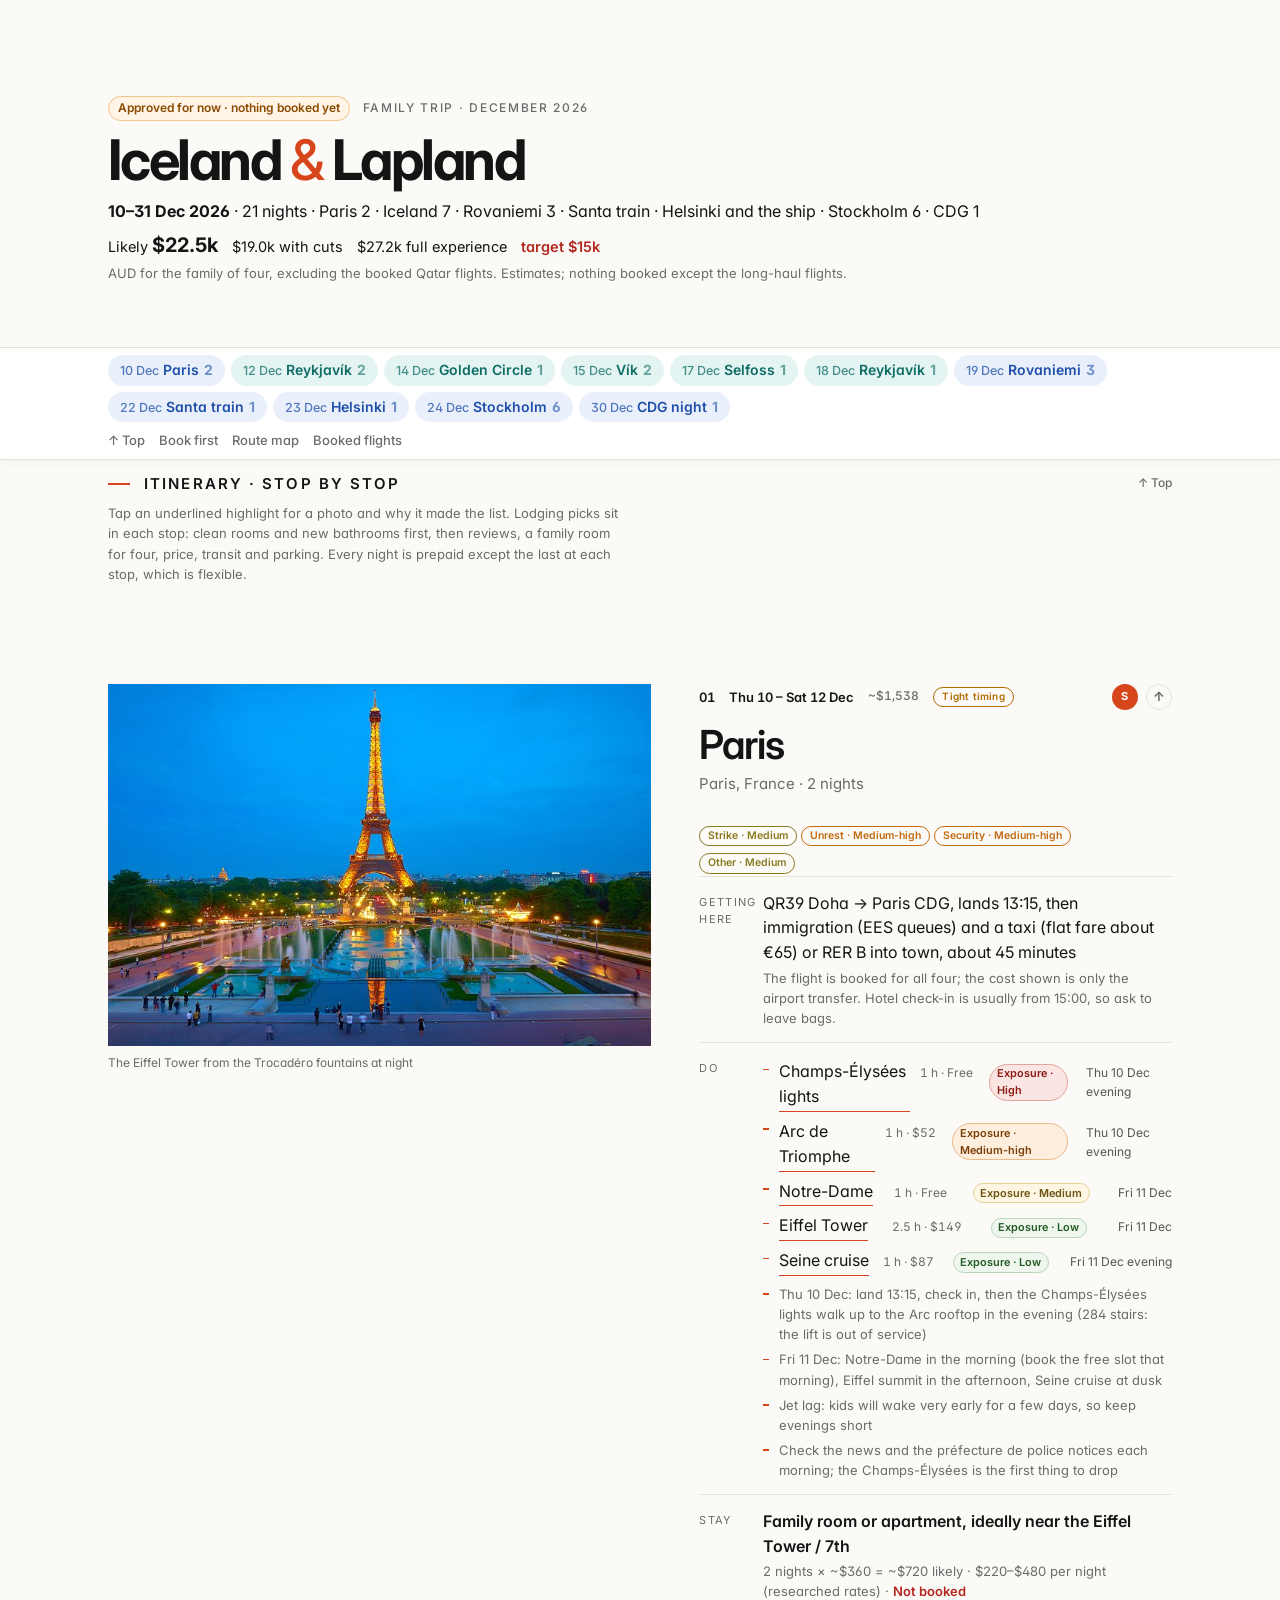
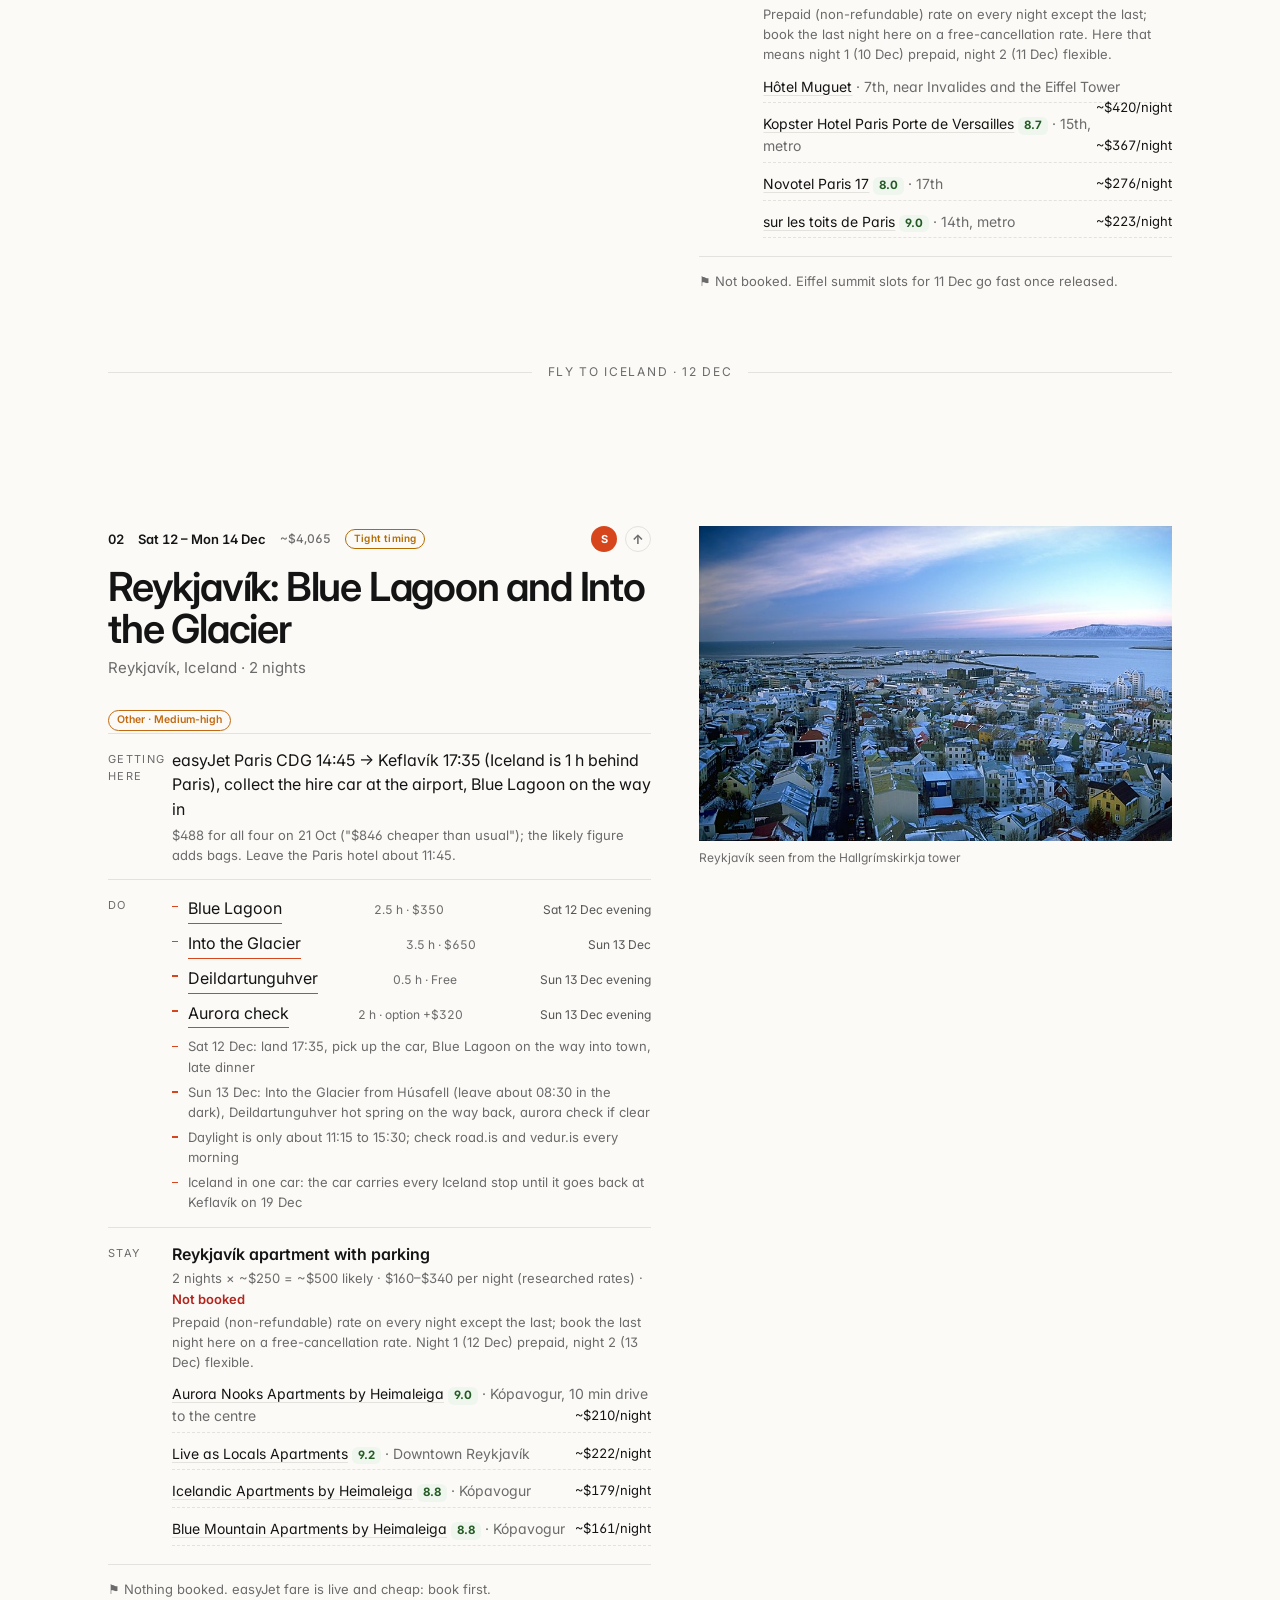
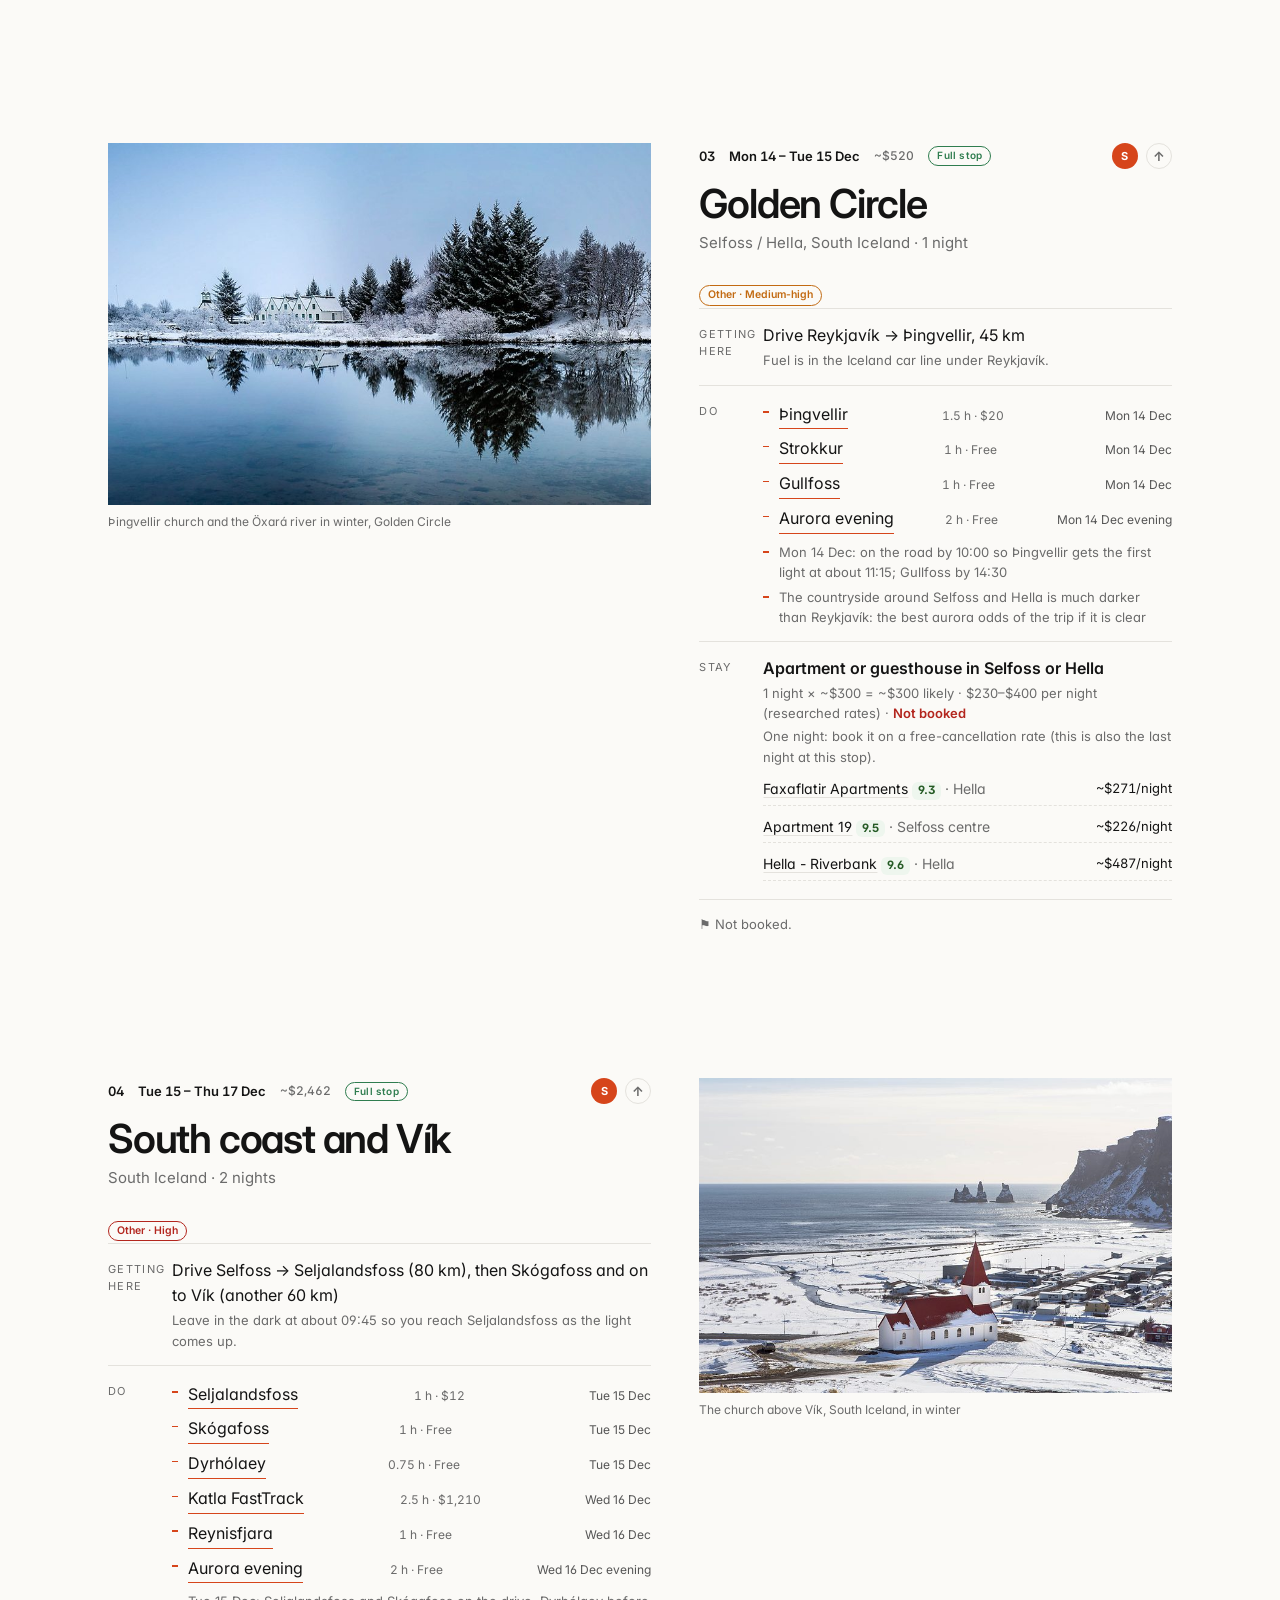
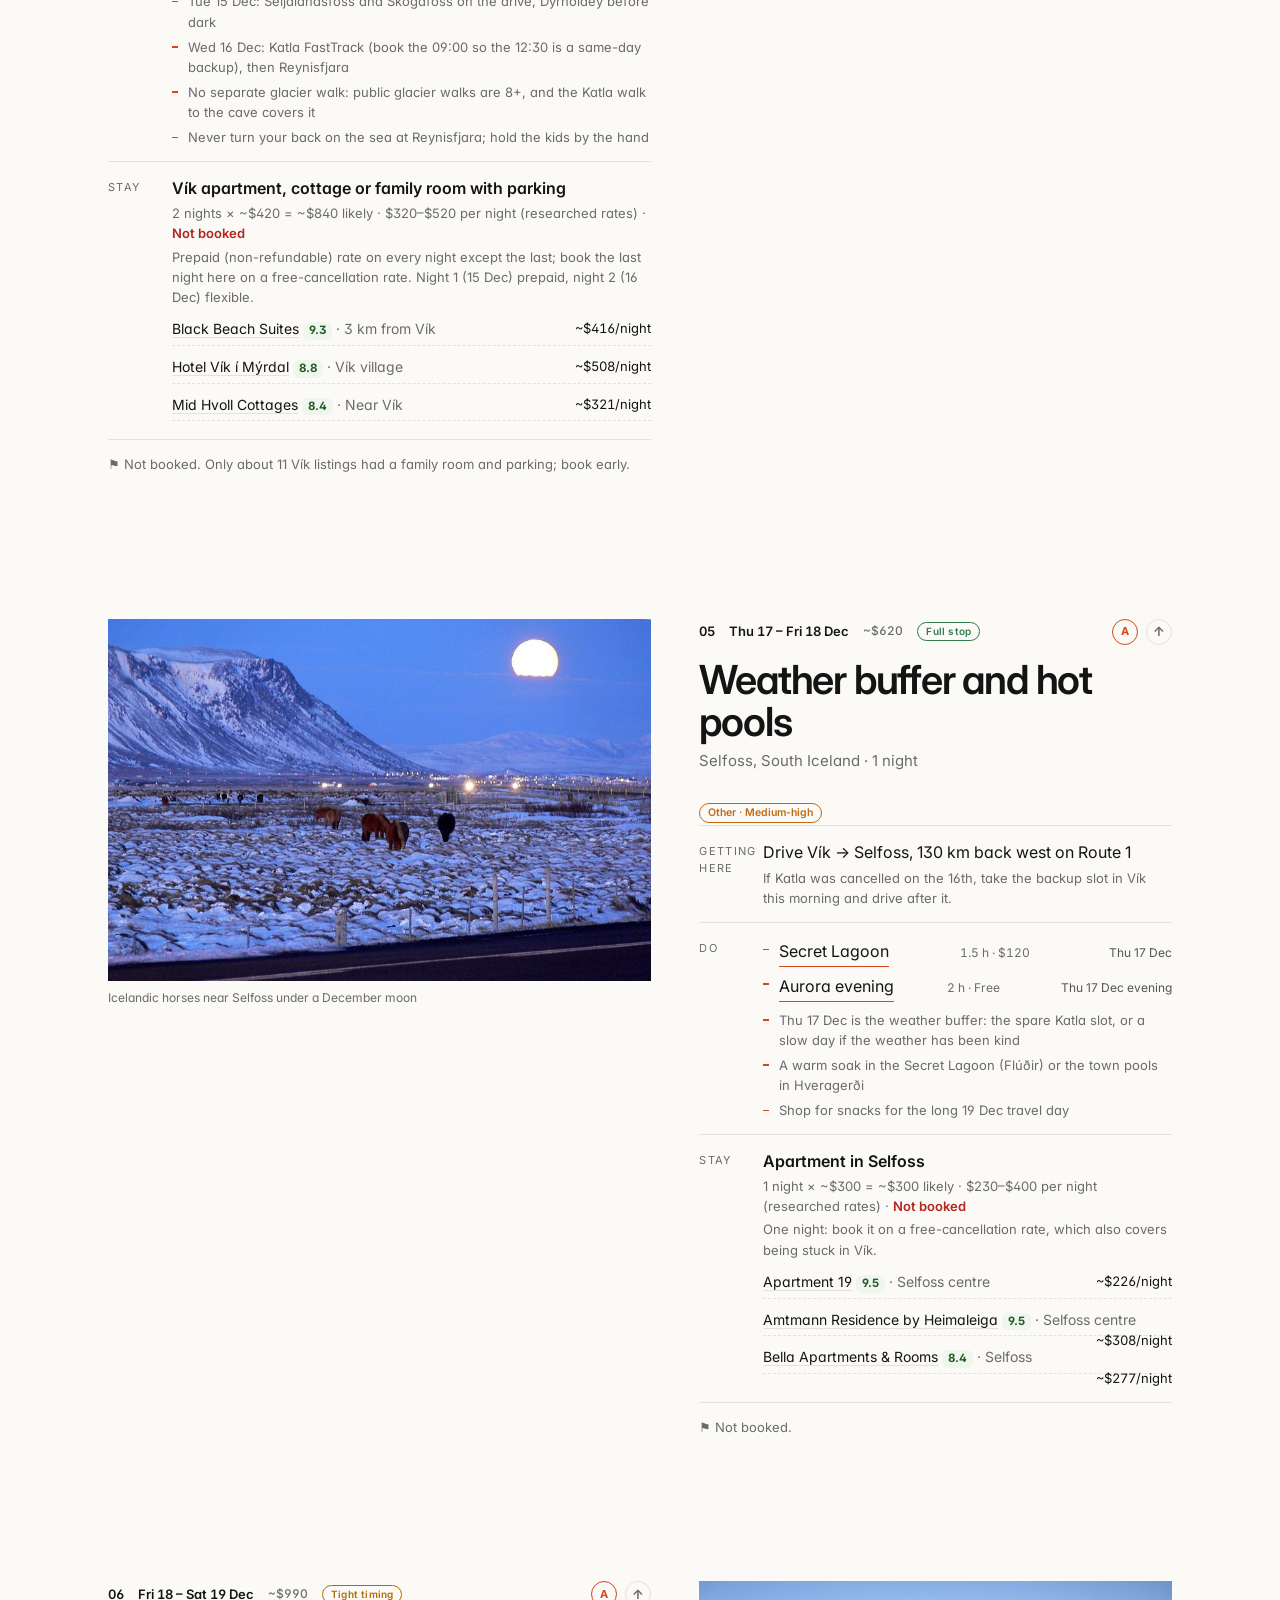
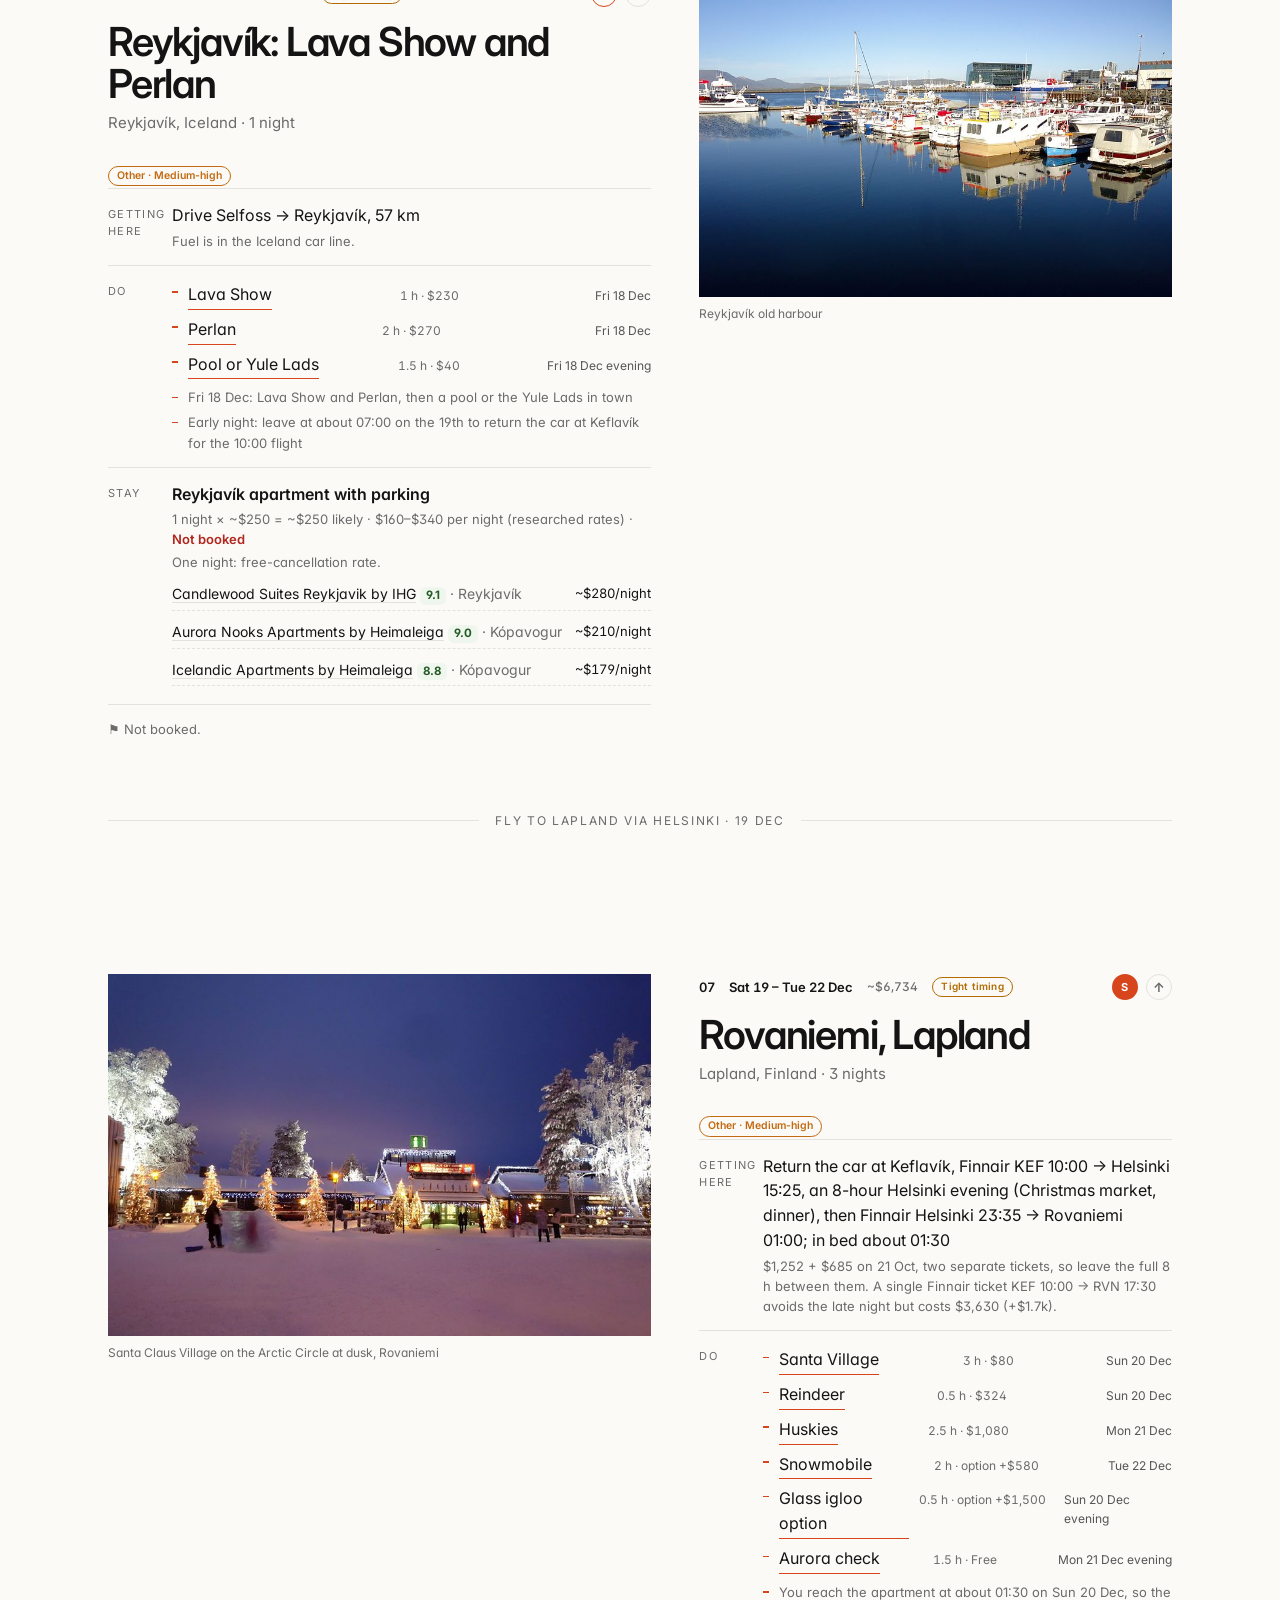
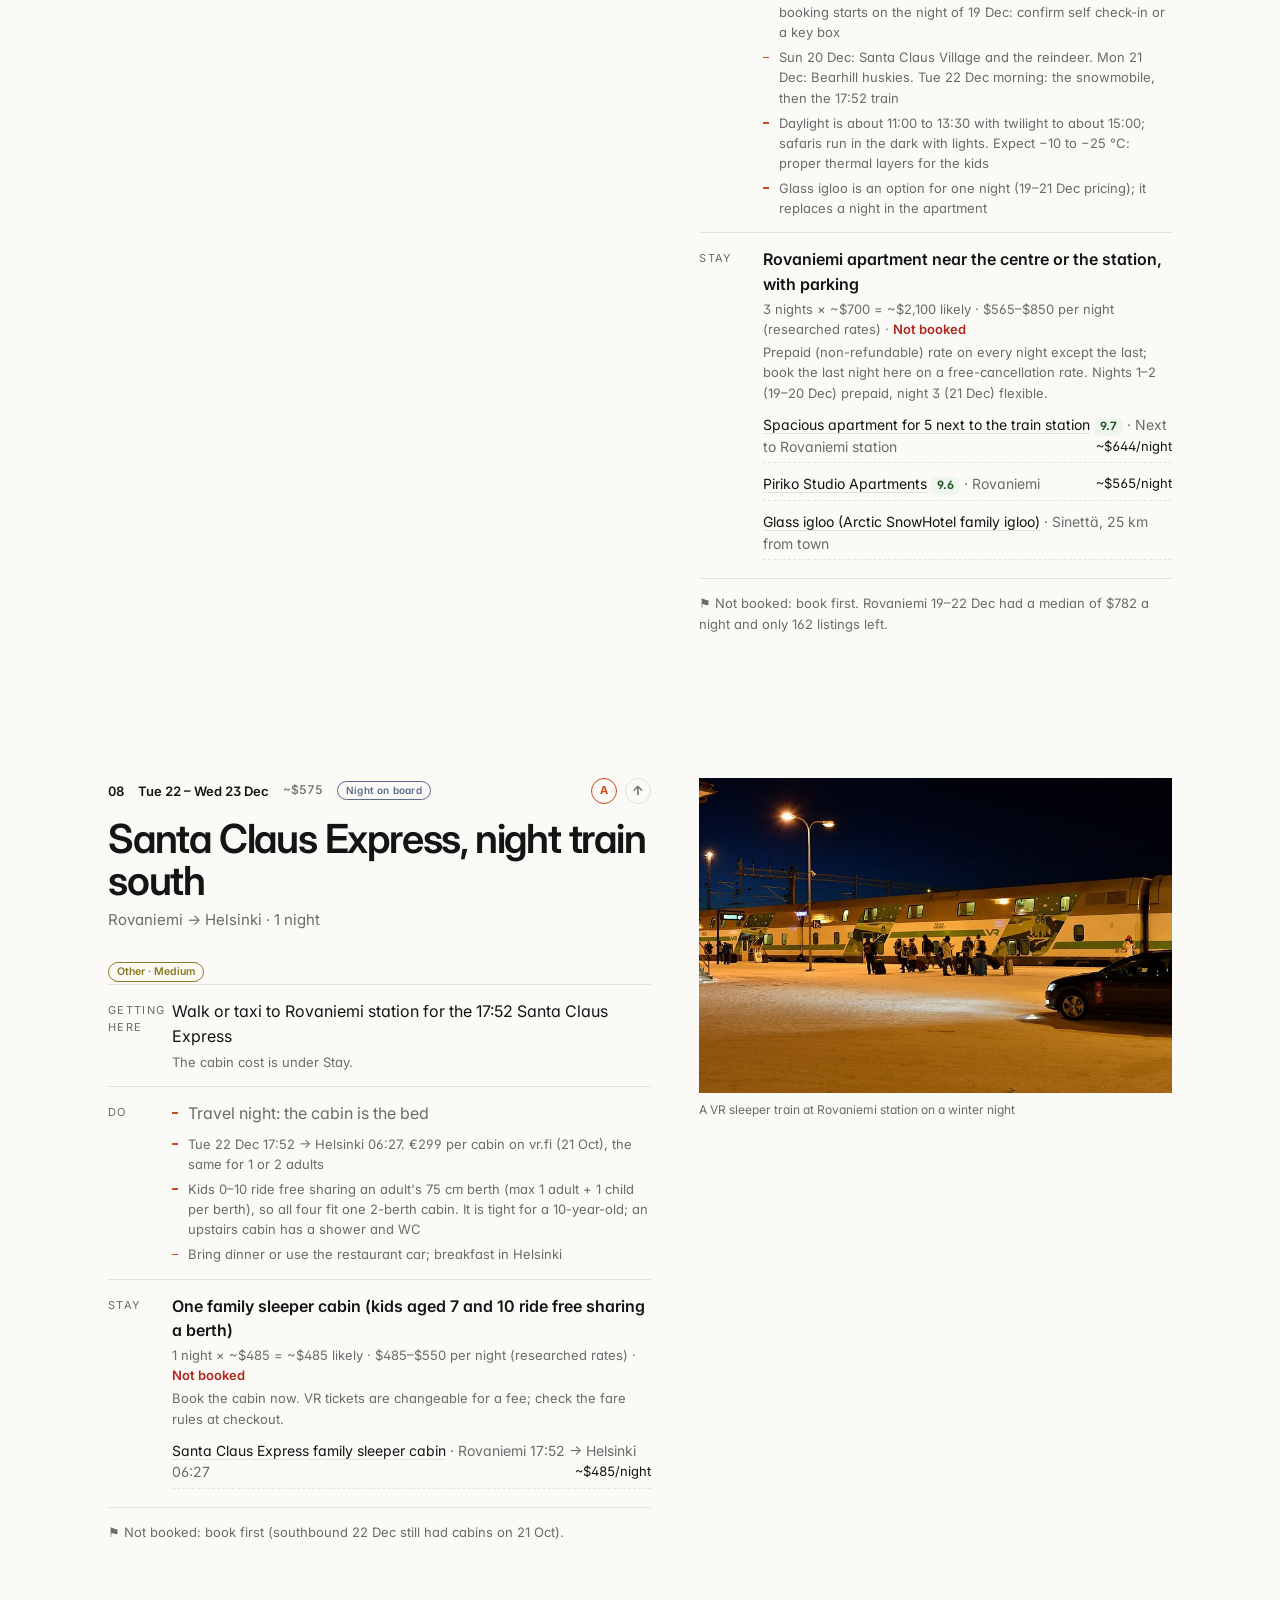
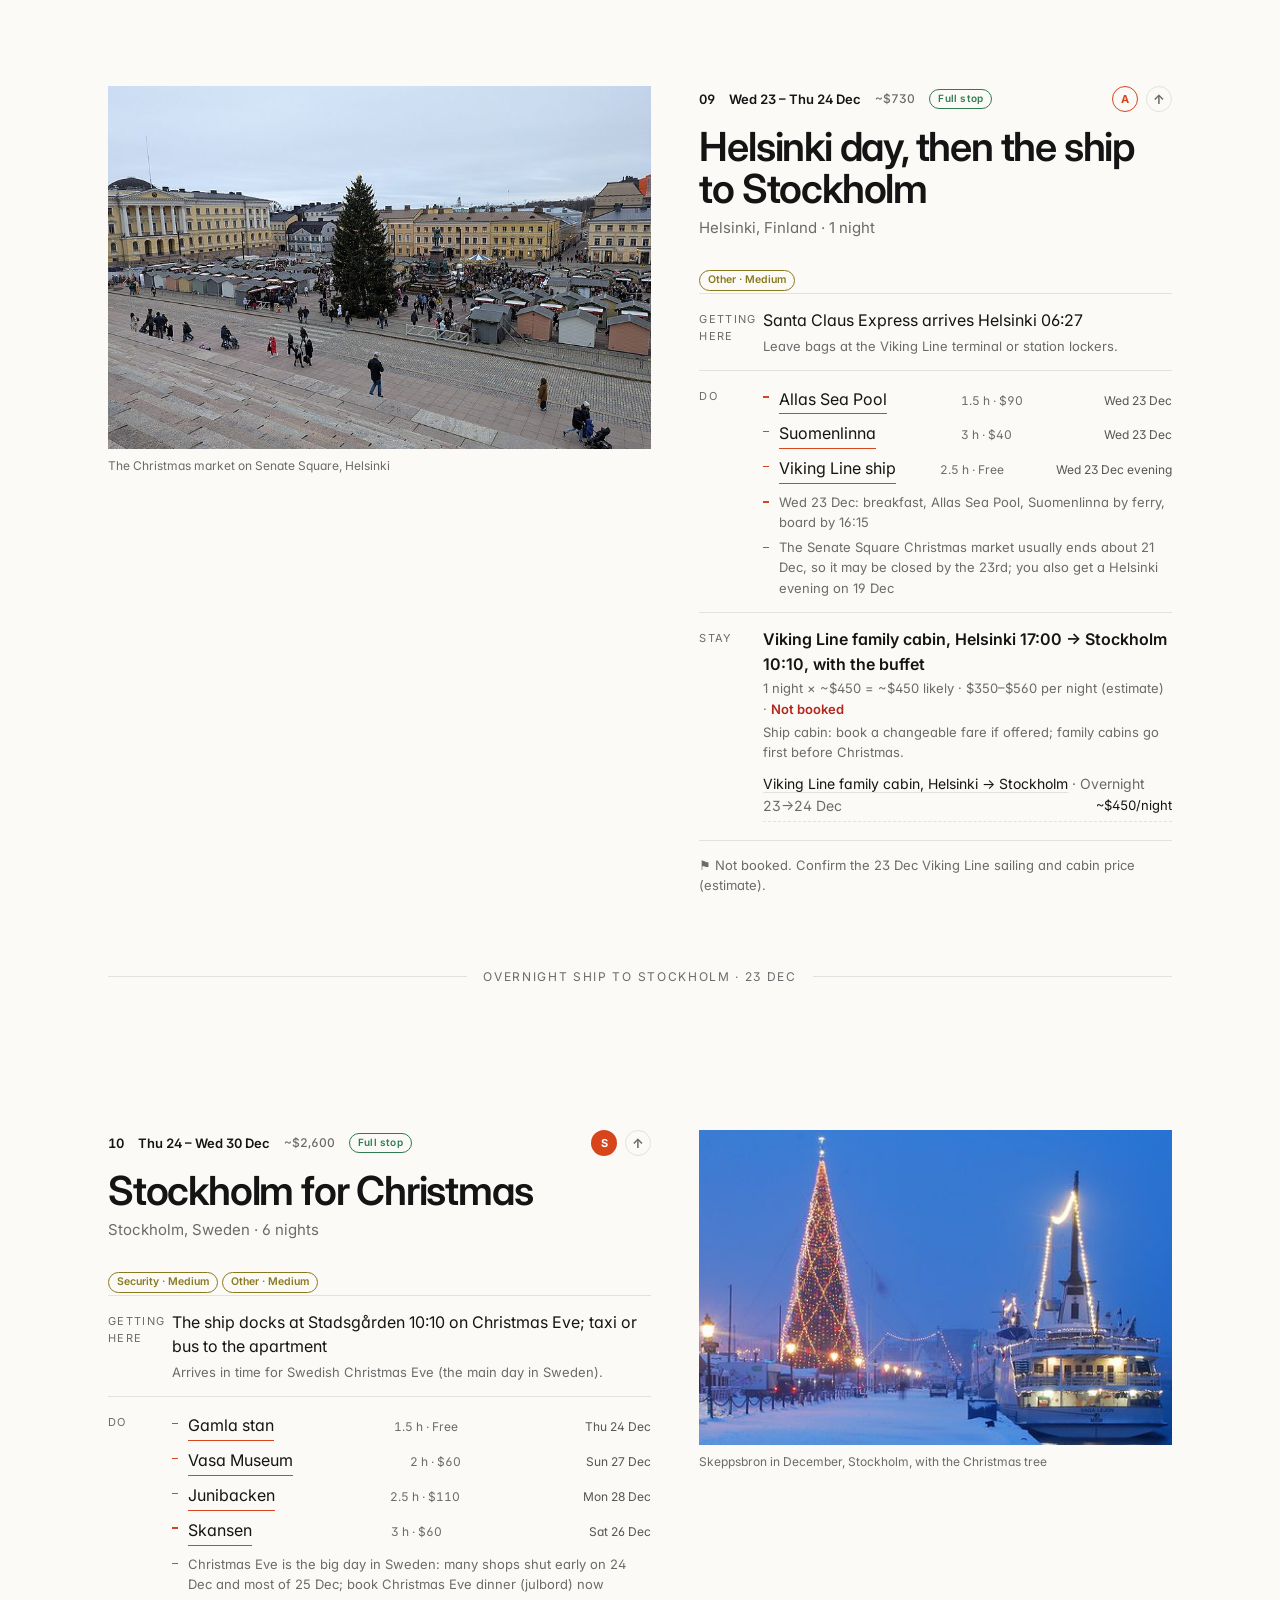
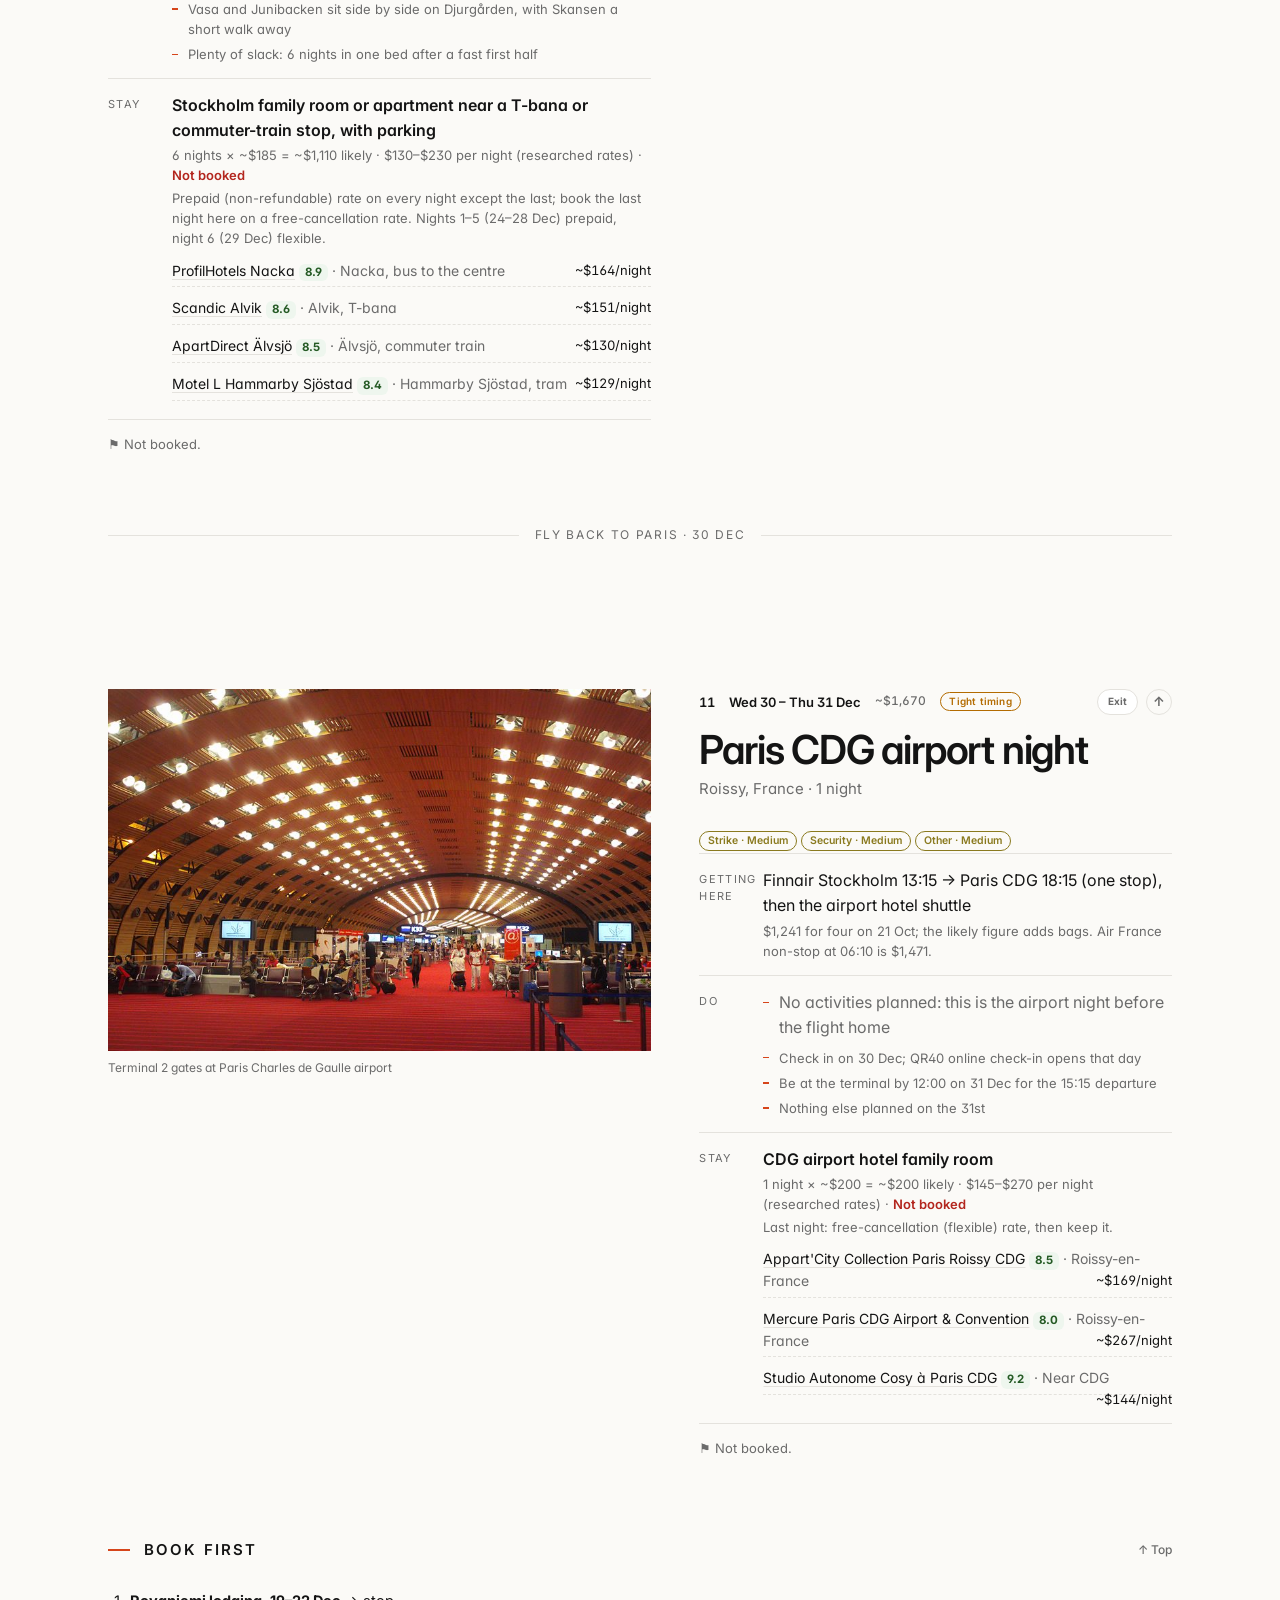
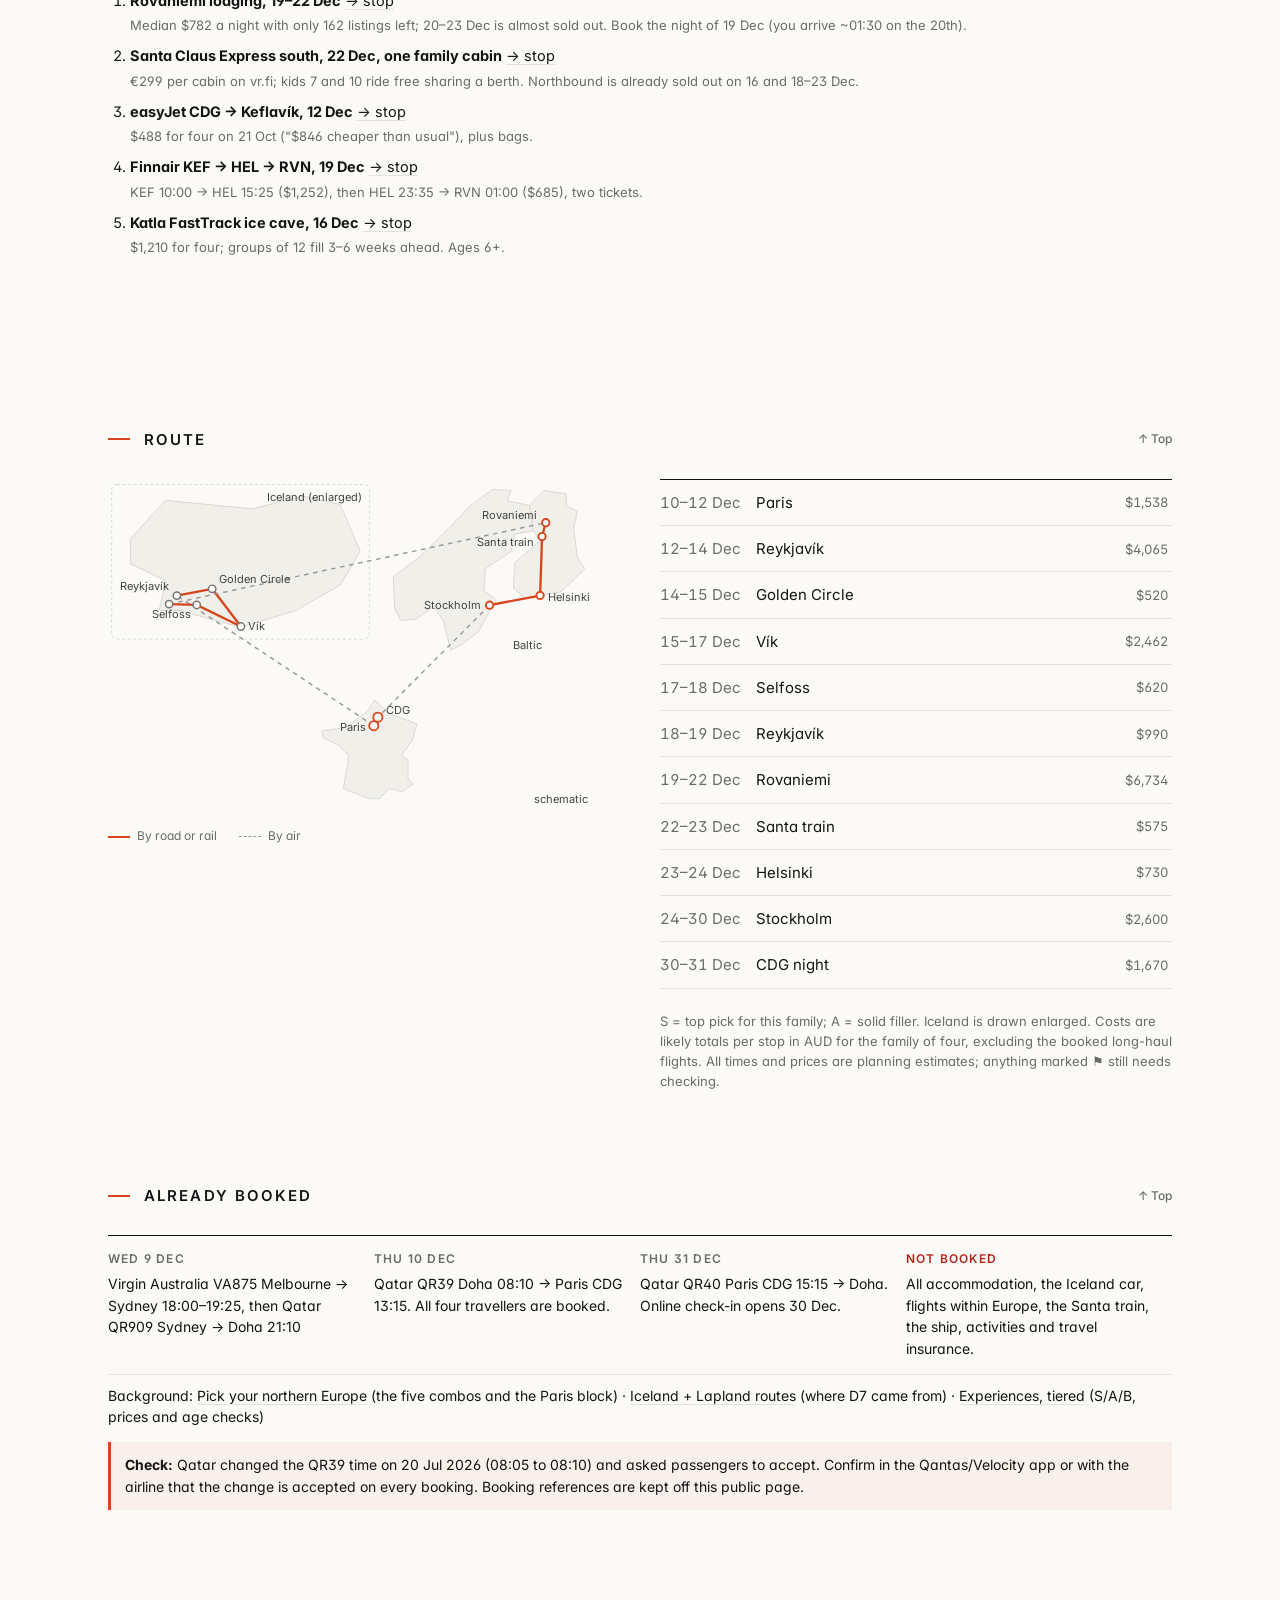
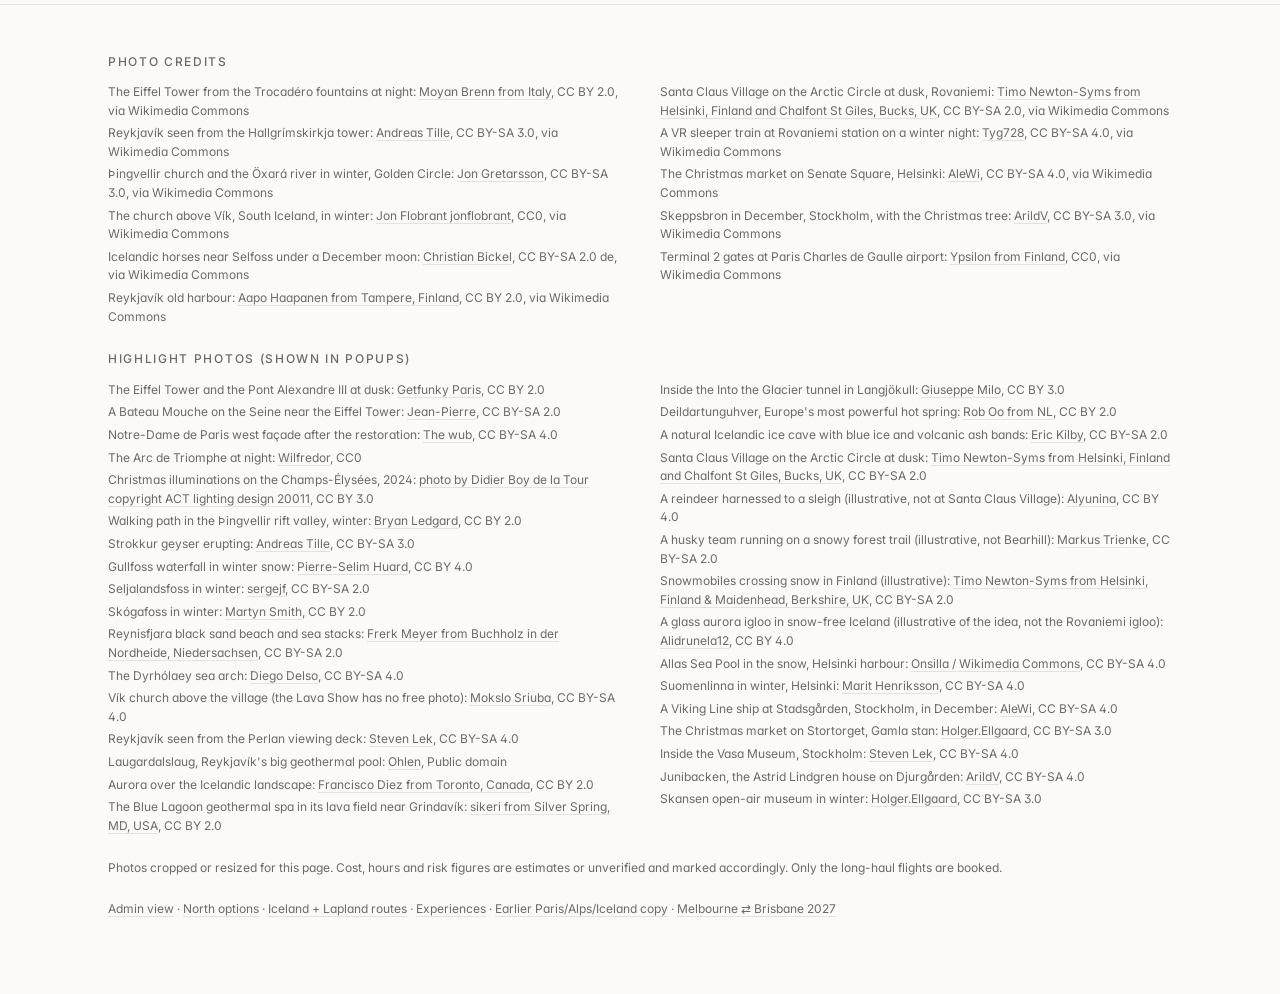
==== commit 2553af49: "Europe Dec 2026: rebuild shareable and admin pages around D7 (Paris 2, Iceland 7, Rovaniemi 3, Santa" ====
--- a/europe-dec-2026/index.html
+++ b/europe-dec-2026/index.html
@@ -1,6 +1,6 @@
 <!doctype html><html lang="en-AU"><head><meta charset="utf-8"><link rel="icon" href="data:,"><meta name="viewport" content="width=device-width,initial-scale=1">
-<title>Paris ⇄ Iceland · Family trip Dec 2026</title>
-<meta name="description" content="Family itinerary for Europe, 10 to 31 December 2026: Paris, Annecy, Talloires, Iceland and back, with costs, daylight hours and risk ratings.">
+<title>Paris · Iceland · Lapland · Stockholm · Family trip Dec 2026</title>
+<meta name="description" content="Family itinerary for Europe, 10 to 31 December 2026: Paris, Iceland, Lapland, the Santa train, Helsinki and Stockholm, with lodging and costs per stop.">
 <link rel="preconnect" href="https://fonts.googleapis.com"><link rel="preconnect" href="https://fonts.gstatic.com" crossorigin>
 <link href="https://fonts.googleapis.com/css2?family=Inter:wght@400;500;600;700&display=swap" rel="stylesheet">
 <style>
@@ -282,127 +282,155 @@
 ul.hlist .pr{float:right;font-size:13px;color:var(--ink);font-variant-numeric:tabular-nums}
 ul.xl .why{display:block;font-size:13.5px;margin-top:2px}
 ul.xl .xp{margin-left:4px}
+/* ===== D7 additions ===== */
+.v-transit{--vc:#5b6b8c}
+.vd.v-transit{background:var(--vc)}
+.costrow{display:flex;flex-wrap:wrap;gap:6px 14px;margin:6px 0 0;font-size:14.5px;align-items:baseline}
+.costrow .cl1 b{font-size:20px}
+.costrow .tgt{color:#b3261e;font-weight:600}
+ol.bf{margin:8px 0 0;padding-left:22px}
+ol.bf li{margin:0 0 10px;font-size:14.5px}
+ol.bf .sub{display:block}
+.bg-links{font-size:14px;margin:10px 0 0}
+ul.lopt{list-style:none;margin:6px 0 4px;padding:0;font-size:14px}
+ul.lopt li{padding:5px 0;border-bottom:1px dashed var(--line);position:static}
+ul.lopt li::before{display:none}
+ul.lopt .sc{display:inline-block;font-size:11.5px;font-weight:700;padding:0 6px;border-radius:6px;background:#eef6ee;color:#245a24;margin-left:4px}
+ul.lopt .pr{float:right;font-variant-numeric:tabular-nums;font-size:13px}
+.lfilter{font-size:13px;color:var(--mute);margin:6px 0 0}
+.tl-grid{display:grid;grid-template-columns:repeat(auto-fit,minmax(260px,1fr));gap:12px 22px}
+.tl-grid h4{margin:6px 0 4px}
+.tl-grid ul{margin:0;padding-left:18px;font-size:14px}
+.tl-grid li{margin:0 0 4px}
 
 </style></head><body>
 <div id="live" class="sr" aria-live="polite" role="status"></div>
 <header class="hero hero-c" id="top"><div class="wrap">
-<div class="eyebrow"><span class="hold">On hold · draft, changes pending</span> Family trip · December 2026</div>
-<h1>Paris <span class="ar">⇄</span> Iceland</h1>
-<p class="when"><b>10–31 Dec 2026</b> · <span id="st-nights"></span> nights · <span id="st-stops"></span> stops · Paris, Annecy, Talloires, Iceland</p>
-<p class="costl">Likely <b id="st-cost"></b> AUD for four <span class="mute">(<span id="st-costr"></span>; estimate, excl. booked long-haul flights)</span></p>
+<div class="eyebrow"><span class="hold">Approved for now · nothing booked yet</span> Family trip · December 2026</div>
+<h1>Iceland <span class="ar">&amp;</span> Lapland</h1>
+<p class="when"><b>10–31 Dec 2026</b> · <span id="st-nights"></span> nights · Paris 2 · Iceland 7 · Rovaniemi 3 · Santa train · Helsinki and the ship · Stockholm 6 · CDG 1</p>
+<p class="costrow"><span class="cl1">Likely <b>$22.5k</b></span><span>$19.0k with cuts</span><span>$27.2k full experience</span><span class="tgt">target $15k</span></p><p class="mute" style="font-size:13px;margin:2px 0 0">AUD for the family of four, excluding the booked Qatar flights. Estimates; nothing booked except the long-haul flights.</p>
 </div></header>
-<nav class="snav" aria-label="Jump to a stop"><div class="wrap"><div class="sx stopnav"><a href="#paris1" class="rc" data-stop="paris1"><span class="rd">10 Dec</span> Paris <b>4</b></a><a href="#annecy" class="rc" data-stop="annecy"><span class="rd">14 Dec</span> Annecy <b>4</b></a><a href="#talloires" class="rc" data-stop="talloires"><span class="rd">18 Dec</span> Talloires <b>2</b></a><a href="#rey1" class="rc is" data-stop="rey1"><span class="rd">20 Dec</span> Reykjavík (arrive) <b>2</b></a><a href="#gc" class="rc is" data-stop="gc"><span class="rd">22 Dec</span> Golden Circle <b>2</b></a><a href="#vik" class="rc is" data-stop="vik"><span class="rd">24 Dec</span> Vík · South Coast <b>2</b></a><a href="#rey2" class="rc is" data-stop="rey2"><span class="rd">26 Dec</span> Reykjavík <b>2</b></a><a href="#paris2" class="rc" data-stop="paris2"><span class="rd">28 Dec</span> Paris <b>2</b></a><a href="#cdg" class="rc" data-stop="cdg"><span class="rd">30 Dec</span> CDG night <b>1</b></a></div><div class="sx sx2"><a href="#top" class="rs2">↑ Top</a><a href="#route" class="rs2">Route map</a><a href="#booked" class="rs2">Booked flights</a></div></div></nav>
+<nav class="snav" aria-label="Jump to a stop"><div class="wrap"><div class="sx stopnav"><a href="#paris" class="rc" data-stop="paris"><span class="rd">10 Dec</span> Paris <b>2</b></a><a href="#rey1" class="rc is" data-stop="rey1"><span class="rd">12 Dec</span> Reykjavík <b>2</b></a><a href="#gc" class="rc is" data-stop="gc"><span class="rd">14 Dec</span> Golden Circle <b>1</b></a><a href="#vik" class="rc is" data-stop="vik"><span class="rd">15 Dec</span> Vík <b>2</b></a><a href="#sel" class="rc is" data-stop="sel"><span class="rd">17 Dec</span> Selfoss <b>1</b></a><a href="#rey2" class="rc is" data-stop="rey2"><span class="rd">18 Dec</span> Reykjavík <b>1</b></a><a href="#rov" class="rc" data-stop="rov"><span class="rd">19 Dec</span> Rovaniemi <b>3</b></a><a href="#train" class="rc" data-stop="train"><span class="rd">22 Dec</span> Santa train <b>1</b></a><a href="#hel" class="rc" data-stop="hel"><span class="rd">23 Dec</span> Helsinki <b>1</b></a><a href="#sto" class="rc" data-stop="sto"><span class="rd">24 Dec</span> Stockholm <b>6</b></a><a href="#cdg" class="rc" data-stop="cdg"><span class="rd">30 Dec</span> CDG night <b>1</b></a></div><div class="sx sx2"><a href="#top" class="rs2">↑ Top</a><a href="#bookfirst" class="rs2">Book first</a><a href="#route" class="rs2">Route map</a><a href="#booked" class="rs2">Booked flights</a></div></div></nav>
 <section id="stops" style="padding-top:12px"><div class="wrap"><h2><span>Itinerary · stop by stop</span><a class="totop" href="#top">↑ Top</a></h2>
-<p class="note key">Tap an underlined highlight for a photo and why it made the list. The coloured badges show hours fit and risk.</p>
-<div class="stops"><span class="anc" id="dec10"></span><article class="stop" id="paris1" aria-label="Paris, first stretch">
-
-<figure class="ph"><img src="photos/hero_paris1-800.jpg" srcset="photos/hero_paris1-800.jpg 800w, photos/hero_paris1.jpg 1600w" sizes="(min-width:900px) 560px, 100vw" alt="The Eiffel Tower from the Trocadéro fountains at night" loading="eager" decoding="async" width="1600" height="977"><figcaption>The Eiffel Tower from the Trocadéro fountains at night</figcaption></figure>
+<p class="note key">Tap an underlined highlight for a photo and why it made the list. Lodging picks sit in each stop: clean rooms and new bathrooms first, then reviews, a family room for four, price, transit and parking. Every night is prepaid except the last at each stop, which is flexible.</p>
+<div class="stops"><span class="anc" id="dec10"></span><article class="stop" id="paris" aria-label="Paris">
+
+<figure class="ph"><img src="photos/hero_paris-800.jpg" srcset="photos/hero_paris-800.jpg 800w, photos/hero_paris.jpg 1600w" sizes="(min-width:900px) 560px, 100vw" alt="The Eiffel Tower from the Trocadéro fountains at night" loading="eager" decoding="async" width="1600" height="977"><figcaption>The Eiffel Tower from the Trocadéro fountains at night</figcaption></figure>
 <div class="body"><div class="meta"><span class="num c-num">01</span><span class="date c-date"></span><span class="cpill c-costp" title="Likely cost for this stop (estimate)"></span><span class="vpill c-verdict"></span><span class="tier tS" title="S-tier">S</span><a class="tomap" href="#top" aria-label="Back to top" title="Back to top">↑</a></div>
-<h3>Paris, first stretch</h3><p class="reg c-reg">Paris, France</p><div class="c-rk"></div>
-<dl><dt>Getting here</dt><dd>QR39 Doha → Paris CDG, lands 13:15, then immigration (EES queues) and a taxi (flat fare about €65 to the Left Bank) or RER B to Saint-Michel, about 45 minutes<span class="sub">Flight is booked for all four. The cost shown is only the airport transfer, about $100. Hotel check-in is usually from 15:00: ask to leave bags at 14:30 or request early check-in. After about 30 hours of travel and a 10-hour time difference, Thu 10 Dec is a rest day.</span></dd>
-<dt>Do</dt><dd><ul class="acts"><li><button type="button" class="atr" data-attr="notredame" data-stop="paris1" data-act="0" aria-haspopup="dialog">Notre-Dame</button><span class="am">1.5 h · $0</span><span class="xp x1">Exposure · Medium</span><span class="ad"></span></li><li><button type="button" class="atr" data-attr="seine" data-stop="paris1" data-act="1" aria-haspopup="dialog">Seine cruise</button><span class="am">1 h · $85</span><span class="xp x0">Exposure · Low</span><span class="ad"></span></li><li><button type="button" class="atr" data-attr="soufle" data-stop="paris1" data-act="2" aria-haspopup="dialog">Le Soufflé</button><span class="am">1.5 h · $300</span><span class="xp x1">Exposure · Medium</span><span class="ad"></span></li><li><button type="button" class="atr" data-attr="eiffel" data-stop="paris1" data-act="3" aria-haspopup="dialog">Eiffel Tower</button><span class="am">2 h · $100</span><span class="xp x0">Exposure · Low</span><span class="ad"></span></li><li><button type="button" class="atr" data-attr="arc" data-stop="paris1" data-act="4" aria-haspopup="dialog">Arc de Triomphe</button><span class="am">1 h · $70</span><span class="xp x2">Exposure · Medium-high</span><span class="ad"></span></li><li><button type="button" class="atr" data-attr="champs" data-stop="paris1" data-act="5" aria-haspopup="dialog">Champs-Élysées lights</button><span class="am">1 h · Free</span><span class="xp x3">Exposure · High</span><span class="ad"></span></li></ul><ul class="tips"><li>Thu 10 Dec is a rest day after about 30 hours of travel; nothing is planned. Fri 11 Dec is kept light (about 2.5 h) for jet lag: kids aged 7 to 9 will wake at 3 am for a few days</li><li>Weekdays are not automatically safe: 13 Oct (a Tuesday) had serious incidents, and 17 Oct was a Saturday. Check the news and the Paris police (préfecture) notices each morning</li><li>Saturday 12 Dec keeps to the lowest-exposure sight (Eiffel); the Champs-Élysées and the Arc wait until Sunday and are the first to drop</li><li>The 4-night stay lets the Annecy train leave on Mon 14 Dec after the strike notice ends</li></ul></dd>
-<dt>Stay</dt><dd class="lodging"><b>Family apartment or room in the 6th or 7th (shortlist below; Accor has nothing in the 6th or 7th)</b><span class="sub lodge"><span class="c-lodgetot">4 nights × ~$420 = ~$1,680 likely</span> · $330–$560 per night (estimate) · <span class="nbk">Not booked</span></span><span class="sub">Book a free-cancellation rate (confirm the exact terms for the dates). Avoid hotels around République, Magenta, Gare de l&#x27;Est and Nation.</span><ul class="hopt"><li><a href="https://www.discoverasr.com/en/citadines/france/citadines-saint-germain-des-pres-paris/1-bedroom-apartment" target="_blank" rel="noopener">Citadines Saint-Germain-des-Prés</a> <span class="mute">· 6th · ~$400/night</span></li><li><a href="https://hotelparismuguet.com/fr/chambre-familiale.html" target="_blank" rel="noopener">Hôtel Muguet</a> <span class="mute">· 7th · ~$420/night</span></li><li><a href="https://www.hotel-paris-belloy.com/en/rooms-suites" target="_blank" rel="noopener">Hôtel Belloy Saint-Germain</a> <span class="mute">· 6th · ~$480/night</span></li><li><a href="https://www.hotelparisodeonsaintgermain.com/en/our-rooms/connecting-room/" target="_blank" rel="noopener">Hôtel Odéon Saint-Germain</a> <span class="mute">· 6th · ~$500/night</span></li><li><a href="https://all.accor.com/hotel/6790/index.en.shtml" target="_blank" rel="noopener">Adagio Paris Centre Tour Eiffel (Accor)</a> <span class="mute">· 15th · ~$420/night</span></li></ul></dd></dl>
-<p class="flag">⚑ Accommodation not booked. Check the cancellation terms before booking.</p></div></article><span class="anc" id="dec14"></span><article class="stop" id="annecy" aria-label="Annecy">
-
-<figure class="ph"><img src="photos/hero_annecy-800.jpg" srcset="photos/hero_annecy-800.jpg 800w, photos/hero_annecy.jpg 1600w" sizes="(min-width:900px) 560px, 100vw" alt="The Palais de l&#x27;Isle, Annecy" loading="lazy" decoding="async" width="1600" height="1067"><figcaption>The Palais de l&#x27;Isle, Annecy</figcaption></figure>
+<h3>Paris</h3><p class="reg c-reg">Paris, France</p><div class="c-rk"></div>
+<dl><dt>Getting here</dt><dd>QR39 Doha → Paris CDG, lands 13:15, then immigration (EES queues) and a taxi (flat fare about €65) or RER B into town, about 45 minutes<span class="sub">The flight is booked for all four; the cost shown is only the airport transfer. Hotel check-in is usually from 15:00, so ask to leave bags.</span></dd>
+<dt>Do</dt><dd><ul class="acts"><li><button type="button" class="atr" data-attr="champs" data-stop="paris" data-act="0" aria-haspopup="dialog">Champs-Élysées lights</button><span class="am">1 h · Free</span><span class="xp x3">Exposure · High</span><span class="ad"></span></li><li><button type="button" class="atr" data-attr="arc" data-stop="paris" data-act="1" aria-haspopup="dialog">Arc de Triomphe</button><span class="am">1 h · $52</span><span class="xp x2">Exposure · Medium-high</span><span class="ad"></span></li><li><button type="button" class="atr" data-attr="notredame" data-stop="paris" data-act="2" aria-haspopup="dialog">Notre-Dame</button><span class="am">1 h · Free</span><span class="xp x1">Exposure · Medium</span><span class="ad"></span></li><li><button type="button" class="atr" data-attr="eiffel" data-stop="paris" data-act="3" aria-haspopup="dialog">Eiffel Tower</button><span class="am">2.5 h · $149</span><span class="xp x0">Exposure · Low</span><span class="ad"></span></li><li><button type="button" class="atr" data-attr="seine" data-stop="paris" data-act="4" aria-haspopup="dialog">Seine cruise</button><span class="am">1 h · $87</span><span class="xp x0">Exposure · Low</span><span class="ad"></span></li></ul><ul class="tips"><li>Thu 10 Dec: land 13:15, check in, then the Champs-Élysées lights walk up to the Arc rooftop in the evening (284 stairs: the lift is out of service)</li><li>Fri 11 Dec: Notre-Dame in the morning (book the free slot that morning), Eiffel summit in the afternoon, Seine cruise at dusk</li><li>Jet lag: kids will wake very early for a few days, so keep evenings short</li><li>Check the news and the préfecture de police notices each morning; the Champs-Élysées is the first thing to drop</li></ul></dd>
+<dt>Stay</dt><dd class="lodging"><b>Family room or apartment, ideally near the Eiffel Tower / 7th</b><span class="sub lodge"><span class="c-lodgetot">2 nights × ~$360 = ~$720 likely</span> · $220–$480 per night (researched rates) · <span class="nbk">Not booked</span></span><span class="sub">Prepaid (non-refundable) rate on every night except the last; book the last night here on a free-cancellation rate. Here that means night 1 (10 Dec) prepaid, night 2 (11 Dec) flexible.</span><ul class="lopt"><li><a href="https://hotelparismuguet.com/fr/chambre-familiale.html" target="_blank" rel="noopener">Hôtel Muguet</a> <span class="mute">· 7th, near Invalides and the Eiffel Tower</span><span class="pr">~$420/night</span></li><li><a href="https://www.booking.com/hotel/fr/kopster-paris-porte-de-versailles.en-gb.html" target="_blank" rel="noopener">Kopster Hotel Paris Porte de Versailles</a><span class="sc">8.7</span> <span class="mute">· 15th, metro</span><span class="pr">~$367/night</span></li><li><a href="https://www.booking.com/hotel/fr/novotel-paris.en-gb.html" target="_blank" rel="noopener">Novotel Paris 17</a><span class="sc">8.0</span> <span class="mute">· 17th</span><span class="pr">~$276/night</span></li><li><a href="https://www.booking.com/hotel/fr/sur-les-toits-de-paris-paris10.en-gb.html" target="_blank" rel="noopener">sur les toits de Paris</a><span class="sc">9.0</span> <span class="mute">· 14th, metro</span><span class="pr">~$223/night</span></li></ul></dd></dl>
+<p class="flag">⚑ Not booked. Eiffel summit slots for 11 Dec go fast once released.</p></div></article><div class="divider"><span>Fly to Iceland · 12 Dec</span></div><span class="anc" id="dec12"></span><article class="stop" id="rey1" aria-label="Reykjavík: Blue Lagoon and Into the Glacier">
+
+<figure class="ph"><img src="photos/hero_rey1-800.jpg" srcset="photos/hero_rey1-800.jpg 800w, photos/hero_rey1.jpg 1600w" sizes="(min-width:900px) 560px, 100vw" alt="Reykjavík seen from the Hallgrímskirkja tower" loading="lazy" decoding="async" width="1600" height="1068"><figcaption>Reykjavík seen from the Hallgrímskirkja tower</figcaption></figure>
 <div class="body"><div class="meta"><span class="num c-num">02</span><span class="date c-date"></span><span class="cpill c-costp" title="Likely cost for this stop (estimate)"></span><span class="vpill c-verdict"></span><span class="tier tS" title="S-tier">S</span><a class="tomap" href="#top" aria-label="Back to top" title="Back to top">↑</a></div>
-<h3>Annecy</h3><p class="reg c-reg">Haute-Savoie, France</p><div class="c-rk"></div>
-<dl><dt>Getting here</dt><dd>TGV Paris Gare de Lyon → Annecy. Direct trains take about 3 h 45. The 12:46 departure keeps a buffer after the strike notice ends (14 Dec 09:00)<span class="sub">Reference times for December: 09:46, 12:46, 17:46, 18:46 (tickets on sale to 12 Dec so far). The 09:46 arrives earlier but leaves only 46 minutes after the notice ends. Take a flexible fare.</span></dd>
-<dt>Do</dt><dd><ul class="acts"><li><button type="button" class="atr" data-attr="noel" data-stop="annecy" data-act="0" aria-haspopup="dialog">Christmas market</button><span class="am">1.5 h · $0</span><span class="ad"></span></li><li><button type="button" class="atr" data-attr="oldtown" data-stop="annecy" data-act="1" aria-haspopup="dialog">Old town</button><span class="am">1.5 h · Free</span><span class="ad"></span></li><li><button type="button" class="atr" data-attr="palais" data-stop="annecy" data-act="2" aria-haspopup="dialog">Palais de l&#x27;Isle</button><span class="am">0.75 h · Free</span><span class="ad"></span></li><li><button type="button" class="atr" data-attr="lake" data-stop="annecy" data-act="3" aria-haspopup="dialog">Lakeside walk</button><span class="am">1.5 h · Free</span><span class="ad"></span></li><li><button type="button" class="atr" data-attr="semnoz" data-stop="annecy" data-act="4" aria-haspopup="dialog">Semnoz snow day</button><span class="am">4.5 h · $60</span><span class="ad"></span></li><li><button type="button" class="atr" data-attr="chateau" data-stop="annecy" data-act="5" aria-haspopup="dialog">Château</button><span class="am">1 h · $21</span><span class="ad"></span></li><li><button type="button" class="atr" data-attr="cruise" data-stop="annecy" data-act="6" aria-haspopup="dialog">Lake cruise</button><span class="am">2 h · $112</span><span class="ad"></span></li></ul><ul class="tips"><li>Haute-Savoie requires winter equipment from 1 Nov to 31 Mar on all roads: four 3PMSF winter tyres, or chains or socks carried for two driven wheels. The fine is €135 plus possible immobilisation, and the driver pays, not the hire company. The government said enforcement was educational through winter 2025–26; 2026–27 is not confirmed. Only 3PMSF-marked tyres count. Ask the hire company in writing</li><li>Pick the car up on 16 Dec for Semnoz and Talloires; the old town needs no car. Drop it on Sun 20 Dec at Geneva Airport French sector (P21, Ferney-Voltaire; Europcar there is open Sunday 08:00–22:30). Reach it from the A40 via St-Julien and the D984 without entering Switzerland, so no Swiss vignette (CHF 40) and no cross-border fee. After drop-off you may walk to the Swiss departures only with your flight ticket (same day ±1 day)</li><li>Christmas market runs 26 Nov to 3 Jan; on 24 and 31 Dec it closes at 19:00. Lights are projected on the old town each night from 17:00</li><li>The Semnoz day is the first to cut if there is no snow; Thu 17 is the fallback</li></ul></dd>
-<dt>Stay</dt><dd class="lodging"><b>Novotel Annecy Centre or Royal Annecy apartment (Accor family room or 1-bed for four)</b><span class="sub lodge"><span class="c-lodgetot">4 nights × ~$230 = ~$920 likely</span> · $200–$280 per night (researched rate) · <span class="nbk">Not booked</span></span><span class="sub">Researched rates were prepaid and non-refundable. Choose the flexible rate for about 10% more.</span></dd></dl>
-<p class="flag">⚑ Rates researched on 2 Oct are for 13–18 Dec. Re-quote for 14–18 Dec.</p></div></article><span class="anc" id="dec18"></span><article class="stop" id="talloires" aria-label="Talloires">
-
-<figure class="ph"><img src="photos/hero_talloires-800.jpg" srcset="photos/hero_talloires-800.jpg 800w, photos/hero_talloires.jpg 1600w" sizes="(min-width:900px) 560px, 100vw" alt="The Abbey of Talloires, Lake Annecy" loading="lazy" decoding="async" width="1600" height="1044"><figcaption>The Abbey of Talloires, Lake Annecy</figcaption></figure>
+<h3>Reykjavík: Blue Lagoon and Into the Glacier</h3><p class="reg c-reg">Reykjavík, Iceland</p><div class="c-rk"></div>
+<dl><dt>Getting here</dt><dd>easyJet Paris CDG 14:45 → Keflavík 17:35 (Iceland is 1 h behind Paris), collect the hire car at the airport, Blue Lagoon on the way in<span class="sub">$488 for all four on 21 Oct (&quot;$846 cheaper than usual&quot;); the likely figure adds bags. Leave the Paris hotel about 11:45.</span></dd>
+<dt>Do</dt><dd><ul class="acts"><li><button type="button" class="atr" data-attr="bluelagoon" data-stop="rey1" data-act="0" aria-haspopup="dialog">Blue Lagoon</button><span class="am">2.5 h · $350</span><span class="ad"></span></li><li><button type="button" class="atr" data-attr="glacier" data-stop="rey1" data-act="1" aria-haspopup="dialog">Into the Glacier</button><span class="am">3.5 h · $650</span><span class="ad"></span></li><li><button type="button" class="atr" data-attr="deild" data-stop="rey1" data-act="2" aria-haspopup="dialog">Deildartunguhver</button><span class="am">0.5 h · Free</span><span class="ad"></span></li><li><button type="button" class="atr" data-attr="aurora" data-stop="rey1" data-act="3" aria-haspopup="dialog">Aurora check</button><span class="am">2 h · option +$320</span><span class="ad"></span></li></ul><ul class="tips"><li>Sat 12 Dec: land 17:35, pick up the car, Blue Lagoon on the way into town, late dinner</li><li>Sun 13 Dec: Into the Glacier from Húsafell (leave about 08:30 in the dark), Deildartunguhver hot spring on the way back, aurora check if clear</li><li>Daylight is only about 11:15 to 15:30; check road.is and vedur.is every morning</li><li>Iceland in one car: the car carries every Iceland stop until it goes back at Keflavík on 19 Dec</li></ul></dd>
+<dt>Stay</dt><dd class="lodging"><b>Reykjavík apartment with parking</b><span class="sub lodge"><span class="c-lodgetot">2 nights × ~$250 = ~$500 likely</span> · $160–$340 per night (researched rates) · <span class="nbk">Not booked</span></span><span class="sub">Prepaid (non-refundable) rate on every night except the last; book the last night here on a free-cancellation rate. Night 1 (12 Dec) prepaid, night 2 (13 Dec) flexible.</span><ul class="lopt"><li><a href="https://www.booking.com/hotel/is/aurora-nooks-apartments-by-heimaleiga-kopavogur3.en-gb.html" target="_blank" rel="noopener">Aurora Nooks Apartments by Heimaleiga</a><span class="sc">9.0</span> <span class="mute">· Kópavogur, 10 min drive to the centre</span><span class="pr">~$210/night</span></li><li><a href="https://www.booking.com/hotel/is/live-as-locals-apartments-downtown-reykjavik.en-gb.html" target="_blank" rel="noopener">Live as Locals Apartments</a><span class="sc">9.2</span> <span class="mute">· Downtown Reykjavík</span><span class="pr">~$222/night</span></li><li><a href="https://www.booking.com/hotel/is/icelandic-apartments.en-gb.html" target="_blank" rel="noopener">Icelandic Apartments by Heimaleiga</a><span class="sc">8.8</span> <span class="mute">· Kópavogur</span><span class="pr">~$179/night</span></li><li><a href="https://www.booking.com/hotel/is/blue-mountain-apartments.en-gb.html" target="_blank" rel="noopener">Blue Mountain Apartments by Heimaleiga</a><span class="sc">8.8</span> <span class="mute">· Kópavogur</span><span class="pr">~$161/night</span></li></ul></dd></dl>
+<p class="flag">⚑ Nothing booked. easyJet fare is live and cheap: book first.</p></div></article><span class="anc" id="dec14"></span><article class="stop" id="gc" aria-label="Golden Circle">
+
+<figure class="ph"><img src="photos/hero_gc-800.jpg" srcset="photos/hero_gc-800.jpg 800w, photos/hero_gc.jpg 1600w" sizes="(min-width:900px) 560px, 100vw" alt="Þingvellir church and the Öxará river in winter, Golden Circle" loading="lazy" decoding="async" width="1600" height="1067"><figcaption>Þingvellir church and the Öxará river in winter, Golden Circle</figcaption></figure>
 <div class="body"><div class="meta"><span class="num c-num">03</span><span class="date c-date"></span><span class="cpill c-costp" title="Likely cost for this stop (estimate)"></span><span class="vpill c-verdict"></span><span class="tier tS" title="S-tier">S</span><a class="tomap" href="#top" aria-label="Back to top" title="Back to top">↑</a></div>
-<h3>Talloires</h3><p class="reg c-reg">Lake Annecy, France</p><div class="c-rk"></div>
-<dl><dt>Getting here</dt><dd>Drive Annecy → Talloires, 25 km along the east shore of the lake<span class="sub">Fuel only; the car is costed under Annecy.</span></dd>
-<dt>Do</dt><dd><ul class="acts"><li><button type="button" class="atr" data-attr="talloireslake" data-stop="talloires" data-act="0" aria-haspopup="dialog">Lakefront</button><span class="am">1.5 h · Free</span><span class="ad"></span></li><li><button type="button" class="atr" data-attr="roc" data-stop="talloires" data-act="1" aria-haspopup="dialog">Roc de Chère</button><span class="am">2 h · Free</span><span class="ad"></span></li><li><button type="button" class="atr" data-attr="menthon" data-stop="talloires" data-act="2" aria-haspopup="dialog">Menthon castle</button><span class="am">1 h · $60</span><span class="ad"></span></li><li><button type="button" class="atr" data-attr="angon" data-stop="talloires" data-act="3" aria-haspopup="dialog">Cascade d&#x27;Angon</button><span class="am">2 h · Free</span><span class="ad"></span></li></ul><ul class="tips"><li>The quiet, picturesque village stop: no Accor, so a self-catering apartment suits the kids</li><li>Sat 19 Dec is the first day of the French school holidays: expect traffic and crowds, especially at the castle</li><li>The castle is open in Dec as the Père Noël castle (13 Nov to 2 Jan, closed 25 Dec and 1 Jan, shuts 16:00 on 24 and 31 Dec)</li><li>If trails are icy, swap the Angon hike for the lakefront and a café</li></ul></dd>
-<dt>Stay</dt><dd class="lodging"><b>Lakeside apartment in Talloires (no Accor hotel in the village)</b><span class="sub lodge"><span class="c-lodgetot">2 nights × ~$290 = ~$580 likely</span> · $220–$400 per night (estimate) · <span class="nbk">Not booked</span></span><span class="sub">Book a free-cancellation apartment. Many hosts allow cancellation up to 7 days out.</span></dd></dl>
-<p class="flag">⚑ Apartment not chosen yet; rate is an estimate.</p></div></article><div class="divider"><span>Flight to Iceland · 20 Dec</span></div><span class="anc" id="dec20"></span><article class="stop" id="rey1" aria-label="Reykjavík, arrival">
-
-<figure class="ph"><img src="photos/hero_rey1-800.jpg" srcset="photos/hero_rey1-800.jpg 800w, photos/hero_rey1.jpg 1600w" sizes="(min-width:900px) 560px, 100vw" alt="Reykjavík seen from the Hallgrímskirkja tower" loading="lazy" decoding="async" width="1600" height="1068"><figcaption>Reykjavík seen from the Hallgrímskirkja tower</figcaption></figure>
-<div class="body"><div class="meta"><span class="num c-num">04</span><span class="date c-date"></span><span class="cpill c-costp" title="Likely cost for this stop (estimate)"></span><span class="vpill c-verdict"></span><span class="tier tA" title="A-tier">A</span><a class="tomap" href="#top" aria-label="Back to top" title="Back to top">↑</a></div>
-<h3>Reykjavík, arrival</h3><p class="reg c-reg">Reykjavík, Iceland</p><div class="c-rk"></div>
-<dl><dt>Getting here</dt><dd>Drop the car at Geneva Airport French sector by 11:45, then Icelandair FI565 Geneva 14:40 → Keflavík 17:30 (3 h 50), then Flybus or taxi to town (about 50 minutes)<span class="sub">UNVERIFIED DAY: Icelandair starts Geneva on 19 Dec with 2 flights a week; schedule data shows Friday 14:40 and a Wednesday 23 Dec fare, not Sunday 20 Dec. Check icelandair.com before booking anything else. The alternative is a one-stop easyJet through the UK (about CHF 150 each, 9 to 25 hours). Fare is an estimate for four one-way.</span></dd>
-<dt>Do</dt><dd><ul class="acts"><li><button type="button" class="atr" data-attr="hallgrim" data-stop="rey1" data-act="0" aria-haspopup="dialog">Hallgrímskirkja</button><span class="am">0.75 h · $28</span><span class="ad"></span></li><li><button type="button" class="atr" data-attr="perlan" data-stop="rey1" data-act="1" aria-haspopup="dialog">Perlan</button><span class="am">2.5 h · $190</span><span class="ad"></span></li><li><button type="button" class="atr" data-attr="solfar" data-stop="rey1" data-act="2" aria-haspopup="dialog">Sun Voyager</button><span class="am">0.5 h · Free</span><span class="ad"></span></li><li><button type="button" class="atr" data-attr="aurora" data-stop="rey1" data-act="3" aria-haspopup="dialog">Aurora outing</button><span class="am">2.5 h · $300</span><span class="ad"></span></li></ul><ul class="tips"><li>You land after dark (17:30 plus the Flybus). Treat day one as a bed and a hot meal</li><li>If the Geneva flight is not on Sun 20 Dec, move the whole Iceland block: add nights to Talloires or Annecy with the + button, and cut Reykjavík nights so the total stays 21</li><li>Perlan, Laugardalslaug and Hallgrímskirkja Christmas hours were not confirmed; the Reykjavík pools are closed 25 Dec and open 08:00 to 13:00 on 24 Dec</li><li>Only about 4 hours of usable daylight, 11:15 to 15:30</li><li>Aurora is a bonus, not a promise: 2 or 3 tries over the Iceland nights</li></ul></dd>
-<dt>Stay</dt><dd class="lodging"><b>Reykjavík apartment or hotel (ibis Styles may not be open; backups: Thingholt Apartments, Center Hotels Grandi, Fosshotel)</b><span class="sub lodge"><span class="c-lodgetot">2 nights × ~$430 = ~$860 likely</span> · $330–$570 per night (estimate) · <span class="nbk">Not booked</span></span><span class="sub">Book free-cancellation lodging and a flexible fare. Icelandair changes cost extra on the cheapest fares.</span></dd></dl>
-<p class="flag">⚑ The Geneva to Reykjavík flight is not booked. Backup: Geneva to Paris, then Paris to Keflavík.</p></div></article><span class="anc" id="dec22"></span><article class="stop" id="gc" aria-label="Golden Circle and Flúðir">
-
-<figure class="ph"><img src="photos/hero_gc-800.jpg" srcset="photos/hero_gc-800.jpg 800w, photos/hero_gc.jpg 1600w" sizes="(min-width:900px) 560px, 100vw" alt="Þingvellir church and the Öxará river in winter, Golden Circle" loading="lazy" decoding="async" width="1600" height="1067"><figcaption>Þingvellir church and the Öxará river in winter, Golden Circle</figcaption></figure>
-<div class="body"><div class="meta"><span class="num c-num">05</span><span class="date c-date"></span><span class="cpill c-costp" title="Likely cost for this stop (estimate)"></span><span class="vpill c-verdict"></span><span class="tier tS" title="S-tier">S</span><a class="tomap" href="#top" aria-label="Back to top" title="Back to top">↑</a></div>
-<h3>Golden Circle and Flúðir</h3><p class="reg c-reg">South Iceland</p><div class="c-rk"></div>
-<dl><dt>Getting here</dt><dd>Collect the 4WD in Reykjavík, drive to the Selfoss and Flúðir area<span class="sub">Car hire is costed under this stop for 22–28 Dec.</span></dd>
-<dt>Do</dt><dd><ul class="acts"><li><button type="button" class="atr" data-attr="thingvellir" data-stop="gc" data-act="0" aria-haspopup="dialog">Þingvellir</button><span class="am">2 h · $12</span><span class="ad"></span></li><li><button type="button" class="atr" data-attr="geysir" data-stop="gc" data-act="1" aria-haspopup="dialog">Strokkur</button><span class="am">1 h · Free</span><span class="ad"></span></li><li><button type="button" class="atr" data-attr="gullfoss" data-stop="gc" data-act="2" aria-haspopup="dialog">Gullfoss</button><span class="am">1 h · Free</span><span class="ad"></span></li><li><button type="button" class="atr" data-attr="fridheimar" data-stop="gc" data-act="3" aria-haspopup="dialog">Friðheimar</button><span class="am">1.5 h · $150</span><span class="ad"></span></li></ul><ul class="tips"><li>Pick up the 4WD in Reykjavík on Tue 22 Dec and be on the road by 11:00 to reach Þingvellir before the light goes at 15:30. Headlights are compulsory; check road.is and vedur.is every morning</li><li>Christmas Eve is the departure day for Vík: supermarkets close about midday on 24 Dec and are closed on the 25th, so buy food on the 23rd</li><li>Daylight is 11:15 to 15:30, so one big sight per morning, the rest after lunch</li><li>Book Friðheimar; it is small and fills up</li></ul></dd>
-<dt>Stay</dt><dd class="lodging"><b>Guesthouse or cabin near Flúðir, Selfoss or Hella</b><span class="sub lodge"><span class="c-lodgetot">2 nights × ~$380 = ~$760 likely</span> · $300–$500 per night (estimate) · <span class="nbk">Not booked</span></span><span class="sub">Book a free-cancellation guesthouse; the car on a flexible rate.</span></dd></dl>
-<p class="flag">⚑ Lodging not chosen; Christmas Eve opening hours need checking.</p></div></article><span class="anc" id="dec24"></span><article class="stop" id="vik" aria-label="Vík and the South Coast">
+<h3>Golden Circle</h3><p class="reg c-reg">Selfoss / Hella, South Iceland</p><div class="c-rk"></div>
+<dl><dt>Getting here</dt><dd>Drive Reykjavík → Þingvellir, 45 km<span class="sub">Fuel is in the Iceland car line under Reykjavík.</span></dd>
+<dt>Do</dt><dd><ul class="acts"><li><button type="button" class="atr" data-attr="thingvellir" data-stop="gc" data-act="0" aria-haspopup="dialog">Þingvellir</button><span class="am">1.5 h · $20</span><span class="ad"></span></li><li><button type="button" class="atr" data-attr="geysir" data-stop="gc" data-act="1" aria-haspopup="dialog">Strokkur</button><span class="am">1 h · Free</span><span class="ad"></span></li><li><button type="button" class="atr" data-attr="gullfoss" data-stop="gc" data-act="2" aria-haspopup="dialog">Gullfoss</button><span class="am">1 h · Free</span><span class="ad"></span></li><li><button type="button" class="atr" data-attr="aurora" data-stop="gc" data-act="3" aria-haspopup="dialog">Aurora evening</button><span class="am">2 h · Free</span><span class="ad"></span></li></ul><ul class="tips"><li>Mon 14 Dec: on the road by 10:00 so Þingvellir gets the first light at about 11:15; Gullfoss by 14:30</li><li>The countryside around Selfoss and Hella is much darker than Reykjavík: the best aurora odds of the trip if it is clear</li></ul></dd>
+<dt>Stay</dt><dd class="lodging"><b>Apartment or guesthouse in Selfoss or Hella</b><span class="sub lodge"><span class="c-lodgetot">1 night × ~$300 = ~$300 likely</span> · $230–$400 per night (researched rates) · <span class="nbk">Not booked</span></span><span class="sub">One night: book it on a free-cancellation rate (this is also the last night at this stop).</span><ul class="lopt"><li><a href="https://www.booking.com/hotel/is/faxaflatir-apartments.en-gb.html" target="_blank" rel="noopener">Faxaflatir Apartments</a><span class="sc">9.3</span> <span class="mute">· Hella</span><span class="pr">~$271/night</span></li><li><a href="https://www.booking.com/hotel/is/apartment-19.en-gb.html" target="_blank" rel="noopener">Apartment 19</a><span class="sc">9.5</span> <span class="mute">· Selfoss centre</span><span class="pr">~$226/night</span></li><li><a href="https://www.booking.com/hotel/is/hella-riverbank.en-gb.html" target="_blank" rel="noopener">Hella - Riverbank</a><span class="sc">9.6</span> <span class="mute">· Hella</span><span class="pr">~$487/night</span></li></ul></dd></dl>
+<p class="flag">⚑ Not booked.</p></div></article><span class="anc" id="dec15"></span><article class="stop" id="vik" aria-label="South coast and Vík">
 
 <figure class="ph"><img src="photos/hero_vik-800.jpg" srcset="photos/hero_vik-800.jpg 800w, photos/hero_vik.jpg 1600w" sizes="(min-width:900px) 560px, 100vw" alt="The church above Vík, South Iceland, in winter" loading="lazy" decoding="async" width="1600" height="1043"><figcaption>The church above Vík, South Iceland, in winter</figcaption></figure>
-<div class="body"><div class="meta"><span class="num c-num">06</span><span class="date c-date"></span><span class="cpill c-costp" title="Likely cost for this stop (estimate)"></span><span class="vpill c-verdict"></span><span class="tier tS" title="S-tier">S</span><a class="tomap" href="#top" aria-label="Back to top" title="Back to top">↑</a></div>
-<h3>Vík and the South Coast</h3><p class="reg c-reg">South Iceland</p><div class="c-rk"></div>
-<dl><dt>Getting here</dt><dd>Drive to Vík via Seljalandsfoss and Skógafoss, 160 km along Route 1<span class="sub">The waterfalls are costed as activities, so the drive time includes no stopping.</span></dd>
-<dt>Do</dt><dd><ul class="acts"><li><button type="button" class="atr" data-attr="seljalandsfoss" data-stop="vik" data-act="0" aria-haspopup="dialog">Seljalandsfoss</button><span class="am">1 h · $8</span><span class="ad"></span></li><li><button type="button" class="atr" data-attr="skogafoss" data-stop="vik" data-act="1" aria-haspopup="dialog">Skógafoss</button><span class="am">1 h · Free</span><span class="ad"></span></li><li><button type="button" class="atr" data-attr="reynisfjara" data-stop="vik" data-act="2" aria-haspopup="dialog">Reynisfjara</button><span class="am">1 h · Free</span><span class="ad"></span></li><li><button type="button" class="atr" data-attr="dyrholaey" data-stop="vik" data-act="3" aria-haspopup="dialog">Dyrhólaey</button><span class="am">0.75 h · Free</span><span class="ad"></span></li><li><button type="button" class="atr" data-attr="lavashow" data-stop="vik" data-act="4" aria-haspopup="dialog">Lava Show</button><span class="am">1 h · $150</span><span class="ad"></span></li></ul><ul class="tips"><li>Christmas Day here: many places are closed, so the scenery stops are the plan</li><li>Never turn your back on the sea at Reynisfjara; sneaker waves have killed visitors</li><li>Christmas Eve dinner: book now. Hotel Skógafoss restaurant is listed open 12:00 to 21:00 and Hótel Katla 18:00 to 21:00 on 24 and 25 Dec (confirmed 8 Oct), and Hótel Rangá serves dinner 18:30 to 21:00</li></ul></dd>
-<dt>Stay</dt><dd class="lodging"><b>Guesthouse or small hotel in Vík or nearby</b><span class="sub lodge"><span class="c-lodgetot">2 nights × ~$360 = ~$720 likely</span> · $270–$480 per night (estimate) · <span class="nbk">Not booked</span></span><span class="sub">Book free-cancellation lodging, with a weather buffer day you can use.</span></dd></dl>
-<p class="flag">⚑ Lodging not chosen. If Route 1 closes, stay in the Golden Circle and skip Vík.</p></div></article><span class="anc" id="dec26"></span><article class="stop" id="rey2" aria-label="Reykjavík, last nights">
+<div class="body"><div class="meta"><span class="num c-num">04</span><span class="date c-date"></span><span class="cpill c-costp" title="Likely cost for this stop (estimate)"></span><span class="vpill c-verdict"></span><span class="tier tS" title="S-tier">S</span><a class="tomap" href="#top" aria-label="Back to top" title="Back to top">↑</a></div>
+<h3>South coast and Vík</h3><p class="reg c-reg">South Iceland</p><div class="c-rk"></div>
+<dl><dt>Getting here</dt><dd>Drive Selfoss → Seljalandsfoss (80 km), then Skógafoss and on to Vík (another 60 km)<span class="sub">Leave in the dark at about 09:45 so you reach Seljalandsfoss as the light comes up.</span></dd>
+<dt>Do</dt><dd><ul class="acts"><li><button type="button" class="atr" data-attr="seljalandsfoss" data-stop="vik" data-act="0" aria-haspopup="dialog">Seljalandsfoss</button><span class="am">1 h · $12</span><span class="ad"></span></li><li><button type="button" class="atr" data-attr="skogafoss" data-stop="vik" data-act="1" aria-haspopup="dialog">Skógafoss</button><span class="am">1 h · Free</span><span class="ad"></span></li><li><button type="button" class="atr" data-attr="dyrholaey" data-stop="vik" data-act="2" aria-haspopup="dialog">Dyrhólaey</button><span class="am">0.75 h · Free</span><span class="ad"></span></li><li><button type="button" class="atr" data-attr="katla" data-stop="vik" data-act="3" aria-haspopup="dialog">Katla FastTrack</button><span class="am">2.5 h · $1,210</span><span class="ad"></span></li><li><button type="button" class="atr" data-attr="reynisfjara" data-stop="vik" data-act="4" aria-haspopup="dialog">Reynisfjara</button><span class="am">1 h · Free</span><span class="ad"></span></li><li><button type="button" class="atr" data-attr="aurora" data-stop="vik" data-act="5" aria-haspopup="dialog">Aurora evening</button><span class="am">2 h · Free</span><span class="ad"></span></li></ul><ul class="tips"><li>Tue 15 Dec: Seljalandsfoss and Skógafoss on the drive, Dyrhólaey before dark</li><li>Wed 16 Dec: Katla FastTrack (book the 09:00 so the 12:30 is a same-day backup), then Reynisfjara</li><li>No separate glacier walk: public glacier walks are 8+, and the Katla walk to the cave covers it</li><li>Never turn your back on the sea at Reynisfjara; hold the kids by the hand</li></ul></dd>
+<dt>Stay</dt><dd class="lodging"><b>Vík apartment, cottage or family room with parking</b><span class="sub lodge"><span class="c-lodgetot">2 nights × ~$420 = ~$840 likely</span> · $320–$520 per night (researched rates) · <span class="nbk">Not booked</span></span><span class="sub">Prepaid (non-refundable) rate on every night except the last; book the last night here on a free-cancellation rate. Night 1 (15 Dec) prepaid, night 2 (16 Dec) flexible.</span><ul class="lopt"><li><a href="https://www.booking.com/hotel/is/black-beach-suites.en-gb.html" target="_blank" rel="noopener">Black Beach Suites</a><span class="sc">9.3</span> <span class="mute">· 3 km from Vík</span><span class="pr">~$416/night</span></li><li><a href="https://www.booking.com/hotel/is/vik.en-gb.html" target="_blank" rel="noopener">Hotel Vík í Mýrdal</a><span class="sc">8.8</span> <span class="mute">· Vík village</span><span class="pr">~$508/night</span></li><li><a href="https://www.booking.com/hotel/is/mid-hvoll.en-gb.html" target="_blank" rel="noopener">Mid Hvoll Cottages</a><span class="sc">8.4</span> <span class="mute">· Near Vík</span><span class="pr">~$321/night</span></li></ul></dd></dl>
+<p class="flag">⚑ Not booked. Only about 11 Vík listings had a family room and parking; book early.</p></div></article><span class="anc" id="dec17"></span><article class="stop" id="sel" aria-label="Weather buffer and hot pools">
+
+<figure class="ph"><img src="photos/hero_sel-800.jpg" srcset="photos/hero_sel-800.jpg 800w, photos/hero_sel.jpg 1600w" sizes="(min-width:900px) 560px, 100vw" alt="Icelandic horses near Selfoss under a December moon" loading="lazy" decoding="async" width="1600" height="1061"><figcaption>Icelandic horses near Selfoss under a December moon</figcaption></figure>
+<div class="body"><div class="meta"><span class="num c-num">05</span><span class="date c-date"></span><span class="cpill c-costp" title="Likely cost for this stop (estimate)"></span><span class="vpill c-verdict"></span><span class="tier tA" title="A-tier">A</span><a class="tomap" href="#top" aria-label="Back to top" title="Back to top">↑</a></div>
+<h3>Weather buffer and hot pools</h3><p class="reg c-reg">Selfoss, South Iceland</p><div class="c-rk"></div>
+<dl><dt>Getting here</dt><dd>Drive Vík → Selfoss, 130 km back west on Route 1<span class="sub">If Katla was cancelled on the 16th, take the backup slot in Vík this morning and drive after it.</span></dd>
+<dt>Do</dt><dd><ul class="acts"><li><button type="button" class="atr" data-attr="secret" data-stop="sel" data-act="0" aria-haspopup="dialog">Secret Lagoon</button><span class="am">1.5 h · $120</span><span class="ad"></span></li><li><button type="button" class="atr" data-attr="aurora" data-stop="sel" data-act="1" aria-haspopup="dialog">Aurora evening</button><span class="am">2 h · Free</span><span class="ad"></span></li></ul><ul class="tips"><li>Thu 17 Dec is the weather buffer: the spare Katla slot, or a slow day if the weather has been kind</li><li>A warm soak in the Secret Lagoon (Flúðir) or the town pools in Hveragerði</li><li>Shop for snacks for the long 19 Dec travel day</li></ul></dd>
+<dt>Stay</dt><dd class="lodging"><b>Apartment in Selfoss</b><span class="sub lodge"><span class="c-lodgetot">1 night × ~$300 = ~$300 likely</span> · $230–$400 per night (researched rates) · <span class="nbk">Not booked</span></span><span class="sub">One night: book it on a free-cancellation rate, which also covers being stuck in Vík.</span><ul class="lopt"><li><a href="https://www.booking.com/hotel/is/apartment-19.en-gb.html" target="_blank" rel="noopener">Apartment 19</a><span class="sc">9.5</span> <span class="mute">· Selfoss centre</span><span class="pr">~$226/night</span></li><li><a href="https://www.booking.com/hotel/is/amtmann-residence-by-heimaleiga.en-gb.html" target="_blank" rel="noopener">Amtmann Residence by Heimaleiga</a><span class="sc">9.5</span> <span class="mute">· Selfoss centre</span><span class="pr">~$308/night</span></li><li><a href="https://www.booking.com/hotel/is/bella-guesthouse.en-gb.html" target="_blank" rel="noopener">Bella Apartments &amp; Rooms</a><span class="sc">8.4</span> <span class="mute">· Selfoss</span><span class="pr">~$277/night</span></li></ul></dd></dl>
+<p class="flag">⚑ Not booked.</p></div></article><span class="anc" id="dec18"></span><article class="stop" id="rey2" aria-label="Reykjavík: Lava Show and Perlan">
 
 <figure class="ph"><img src="photos/hero_rey2-800.jpg" srcset="photos/hero_rey2-800.jpg 800w, photos/hero_rey2.jpg 1600w" sizes="(min-width:900px) 560px, 100vw" alt="Reykjavík old harbour" loading="lazy" decoding="async" width="1600" height="1067"><figcaption>Reykjavík old harbour</figcaption></figure>
-<div class="body"><div class="meta"><span class="num c-num">07</span><span class="date c-date"></span><span class="cpill c-costp" title="Likely cost for this stop (estimate)"></span><span class="vpill c-verdict"></span><span class="tier tA" title="A-tier">A</span><a class="tomap" href="#top" aria-label="Back to top" title="Back to top">↑</a></div>
-<h3>Reykjavík, last nights</h3><p class="reg c-reg">Reykjavík, Iceland</p><div class="c-rk"></div>
-<dl><dt>Getting here</dt><dd>Drive back to Reykjavík, 180 km, with a coffee stop<span class="sub">Keep the car until Mon 28 Dec and hand it back at Keflavík at about 05:00; the Flybus does not suit a 07:30 flight.</span></dd>
-<dt>Do</dt><dd><ul class="acts"><li><button type="button" class="atr" data-attr="laugardal" data-stop="rey2" data-act="0" aria-haspopup="dialog">Laugardalslaug</button><span class="am">1.5 h · $30</span><span class="ad"></span></li><li><button type="button" class="atr" data-attr="aurora" data-stop="rey2" data-act="1" aria-haspopup="dialog">Aurora try</button><span class="am">2.5 h · $300</span><span class="ad"></span></li></ul><ul class="tips"><li>The Paris flight (Icelandair FI542, 07:30) means leaving Reykjavík at about 04:15 on the 28th, so there is no morning here and the last evening should be early</li><li>Use the pool as the warm, easy day after the South Coast</li></ul></dd>
-<dt>Stay</dt><dd class="lodging"><b>Reykjavík apartment or hotel near the centre</b><span class="sub lodge"><span class="c-lodgetot">2 nights × ~$430 = ~$860 likely</span> · $330–$570 per night (estimate) · <span class="nbk">Not booked</span></span><span class="sub">Book free-cancellation lodging. The Paris flight should be a changeable fare.</span></dd></dl>
-<p class="flag">⚑ The Keflavík to Paris flight is not booked. FI542 07:30 runs daily on the schedule data; Icelandair also fills up around New Year.</p></div></article><div class="divider"><span>Flight back to France · 28 Dec</span></div><span class="anc" id="dec28"></span><article class="stop" id="paris2" aria-label="Paris, second stretch">
-
-<figure class="ph"><img src="photos/hero_paris2-800.jpg" srcset="photos/hero_paris2-800.jpg 800w, photos/hero_paris2.jpg 1600w" sizes="(min-width:900px) 560px, 100vw" alt="The Palais du Luxembourg and the Grand Bassin, Jardin du Luxembourg" loading="lazy" decoding="async" width="1600" height="1067"><figcaption>The Palais du Luxembourg and the Grand Bassin, Jardin du Luxembourg</figcaption></figure>
+<div class="body"><div class="meta"><span class="num c-num">06</span><span class="date c-date"></span><span class="cpill c-costp" title="Likely cost for this stop (estimate)"></span><span class="vpill c-verdict"></span><span class="tier tA" title="A-tier">A</span><a class="tomap" href="#top" aria-label="Back to top" title="Back to top">↑</a></div>
+<h3>Reykjavík: Lava Show and Perlan</h3><p class="reg c-reg">Reykjavík, Iceland</p><div class="c-rk"></div>
+<dl><dt>Getting here</dt><dd>Drive Selfoss → Reykjavík, 57 km<span class="sub">Fuel is in the Iceland car line.</span></dd>
+<dt>Do</dt><dd><ul class="acts"><li><button type="button" class="atr" data-attr="lavashow" data-stop="rey2" data-act="0" aria-haspopup="dialog">Lava Show</button><span class="am">1 h · $230</span><span class="ad"></span></li><li><button type="button" class="atr" data-attr="perlan" data-stop="rey2" data-act="1" aria-haspopup="dialog">Perlan</button><span class="am">2 h · $270</span><span class="ad"></span></li><li><button type="button" class="atr" data-attr="laugardal" data-stop="rey2" data-act="2" aria-haspopup="dialog">Pool or Yule Lads</button><span class="am">1.5 h · $40</span><span class="ad"></span></li></ul><ul class="tips"><li>Fri 18 Dec: Lava Show and Perlan, then a pool or the Yule Lads in town</li><li>Early night: leave at about 07:00 on the 19th to return the car at Keflavík for the 10:00 flight</li></ul></dd>
+<dt>Stay</dt><dd class="lodging"><b>Reykjavík apartment with parking</b><span class="sub lodge"><span class="c-lodgetot">1 night × ~$250 = ~$250 likely</span> · $160–$340 per night (researched rates) · <span class="nbk">Not booked</span></span><span class="sub">One night: free-cancellation rate.</span><ul class="lopt"><li><a href="https://www.booking.com/hotel/is/candlewood-suites-reykjavik.en-gb.html" target="_blank" rel="noopener">Candlewood Suites Reykjavik by IHG</a><span class="sc">9.1</span> <span class="mute">· Reykjavík</span><span class="pr">~$280/night</span></li><li><a href="https://www.booking.com/hotel/is/aurora-nooks-apartments-by-heimaleiga-kopavogur3.en-gb.html" target="_blank" rel="noopener">Aurora Nooks Apartments by Heimaleiga</a><span class="sc">9.0</span> <span class="mute">· Kópavogur</span><span class="pr">~$210/night</span></li><li><a href="https://www.booking.com/hotel/is/icelandic-apartments.en-gb.html" target="_blank" rel="noopener">Icelandic Apartments by Heimaleiga</a><span class="sc">8.8</span> <span class="mute">· Kópavogur</span><span class="pr">~$179/night</span></li></ul></dd></dl>
+<p class="flag">⚑ Not booked.</p></div></article><div class="divider"><span>Fly to Lapland via Helsinki · 19 Dec</span></div><span class="anc" id="dec19"></span><article class="stop" id="rov" aria-label="Rovaniemi, Lapland">
+
+<figure class="ph"><img src="photos/hero_rov-800.jpg" srcset="photos/hero_rov-800.jpg 800w, photos/hero_rov.jpg 1600w" sizes="(min-width:900px) 560px, 100vw" alt="Santa Claus Village on the Arctic Circle at dusk, Rovaniemi" loading="lazy" decoding="async" width="1600" height="1200"><figcaption>Santa Claus Village on the Arctic Circle at dusk, Rovaniemi</figcaption></figure>
+<div class="body"><div class="meta"><span class="num c-num">07</span><span class="date c-date"></span><span class="cpill c-costp" title="Likely cost for this stop (estimate)"></span><span class="vpill c-verdict"></span><span class="tier tS" title="S-tier">S</span><a class="tomap" href="#top" aria-label="Back to top" title="Back to top">↑</a></div>
+<h3>Rovaniemi, Lapland</h3><p class="reg c-reg">Lapland, Finland</p><div class="c-rk"></div>
+<dl><dt>Getting here</dt><dd>Return the car at Keflavík, Finnair KEF 10:00 → Helsinki 15:25, an 8-hour Helsinki evening (Christmas market, dinner), then Finnair Helsinki 23:35 → Rovaniemi 01:00; in bed about 01:30<span class="sub">$1,252 + $685 on 21 Oct, two separate tickets, so leave the full 8 h between them. A single Finnair ticket KEF 10:00 → RVN 17:30 avoids the late night but costs $3,630 (+$1.7k).</span></dd>
+<dt>Do</dt><dd><ul class="acts"><li><button type="button" class="atr" data-attr="santa" data-stop="rov" data-act="0" aria-haspopup="dialog">Santa Village</button><span class="am">3 h · $80</span><span class="ad"></span></li><li><button type="button" class="atr" data-attr="reindeer" data-stop="rov" data-act="1" aria-haspopup="dialog">Reindeer</button><span class="am">0.5 h · $324</span><span class="ad"></span></li><li><button type="button" class="atr" data-attr="husky" data-stop="rov" data-act="2" aria-haspopup="dialog">Huskies</button><span class="am">2.5 h · $1,080</span><span class="ad"></span></li><li><button type="button" class="atr" data-attr="snowmobile" data-stop="rov" data-act="3" aria-haspopup="dialog">Snowmobile</button><span class="am">2 h · option +$580</span><span class="ad"></span></li><li><button type="button" class="atr" data-attr="igloo" data-stop="rov" data-act="4" aria-haspopup="dialog">Glass igloo option</button><span class="am">0.5 h · option +$1,500</span><span class="ad"></span></li><li><button type="button" class="atr" data-attr="aurora" data-stop="rov" data-act="5" aria-haspopup="dialog">Aurora check</button><span class="am">1.5 h · Free</span><span class="ad"></span></li></ul><ul class="tips"><li>You reach the apartment at about 01:30 on Sun 20 Dec, so the booking starts on the night of 19 Dec: confirm self check-in or a key box</li><li>Sun 20 Dec: Santa Claus Village and the reindeer. Mon 21 Dec: Bearhill huskies. Tue 22 Dec morning: the snowmobile, then the 17:52 train</li><li>Daylight is about 11:00 to 13:30 with twilight to about 15:00; safaris run in the dark with lights. Expect −10 to −25 °C: proper thermal layers for the kids</li><li>Glass igloo is an option for one night (19–21 Dec pricing); it replaces a night in the apartment</li></ul></dd>
+<dt>Stay</dt><dd class="lodging"><b>Rovaniemi apartment near the centre or the station, with parking</b><span class="sub lodge"><span class="c-lodgetot">3 nights × ~$700 = ~$2,100 likely</span> · $565–$850 per night (researched rates) · <span class="nbk">Not booked</span></span><span class="sub">Prepaid (non-refundable) rate on every night except the last; book the last night here on a free-cancellation rate. Nights 1–2 (19–20 Dec) prepaid, night 3 (21 Dec) flexible.</span><ul class="lopt"><li><a href="https://www.booking.com/hotel/fi/spacious-apartment-for-5-next-to-the-train-station.en-gb.html" target="_blank" rel="noopener">Spacious apartment for 5 next to the train station</a><span class="sc">9.7</span> <span class="mute">· Next to Rovaniemi station</span><span class="pr">~$644/night</span></li><li><a href="https://www.booking.com/hotel/fi/piriko-studio.en-gb.html" target="_blank" rel="noopener">Piriko Studio Apartments</a><span class="sc">9.6</span> <span class="mute">· Rovaniemi</span><span class="pr">~$565/night</span></li><li><a href="https://www.arcticsnowhotel.fi/" target="_blank" rel="noopener">Glass igloo (Arctic SnowHotel family igloo)</a> <span class="mute">· Sinettä, 25 km from town</span></li></ul></dd></dl>
+<p class="flag">⚑ Not booked: book first. Rovaniemi 19–22 Dec had a median of $782 a night and only 162 listings left.</p></div></article><span class="anc" id="dec22"></span><article class="stop" id="train" aria-label="Santa Claus Express, night train south">
+
+<figure class="ph"><img src="photos/hero_train-800.jpg" srcset="photos/hero_train-800.jpg 800w, photos/hero_train.jpg 1600w" sizes="(min-width:900px) 560px, 100vw" alt="A VR sleeper train at Rovaniemi station on a winter night" loading="lazy" decoding="async" width="1600" height="1000"><figcaption>A VR sleeper train at Rovaniemi station on a winter night</figcaption></figure>
 <div class="body"><div class="meta"><span class="num c-num">08</span><span class="date c-date"></span><span class="cpill c-costp" title="Likely cost for this stop (estimate)"></span><span class="vpill c-verdict"></span><span class="tier tA" title="A-tier">A</span><a class="tomap" href="#top" aria-label="Back to top" title="Back to top">↑</a></div>
-<h3>Paris, second stretch</h3><p class="reg c-reg">Paris, France</p><div class="c-rk"></div>
-<dl><dt>Getting here</dt><dd>Icelandair FI542 Keflavík 07:30 → Paris CDG 12:00, then taxi or RER B to the hotel (hotels usually check in from 15:00; leave bags)<span class="sub">Not booked. Transavia flies to Orly, not CDG. Cost is an estimate for four one-way; the cheapest round-trip fare seen was ISK 52,000 each.</span></dd>
-<dt>Do</dt><dd><ul class="acts"><li><button type="button" class="atr" data-attr="lux" data-stop="paris2" data-act="0" aria-haspopup="dialog">Luxembourg boats</button><span class="am">1.5 h · $15</span><span class="xp x0">Exposure · Low</span><span class="ad"></span></li><li><button type="button" class="atr" data-attr="cite" data-stop="paris2" data-act="1" aria-haspopup="dialog">Cité des Enfants</button><span class="am">3 h · $75</span><span class="xp x0">Exposure · Low</span><span class="ad"></span></li><li><button type="button" class="atr" data-attr="montmartre" data-stop="paris2" data-act="2" aria-haspopup="dialog">Montmartre</button><span class="am">2 h · Free</span><span class="xp x1">Exposure · Medium</span><span class="ad"></span></li><li><button type="button" class="atr" data-attr="galeries" data-stop="paris2" data-act="3" aria-haspopup="dialog">Galeries Lafayette</button><span class="am">1 h · Free</span><span class="xp x3">Exposure · High</span><span class="ad"></span></li></ul><ul class="tips"><li>28–30 Dec are Mon, Tue and Wed in school holidays: crowded, and not automatically calm; check the news each morning</li><li>You land at 12:00 and reach the hotel at about 13:00: Mon 28 Dec has a light afternoon only</li><li>The Wed 30 Dec morning is only for a short, optional Galeries Lafayette look before the RER B to CDG at 11:00</li><li>Keep every ticket flexible; buy museum tickets the day before</li></ul></dd>
-<dt>Stay</dt><dd class="lodging"><b>Family apartment or room in the 6th or 7th (shortlist below)</b><span class="sub lodge"><span class="c-lodgetot">2 nights × ~$420 = ~$840 likely</span> · $330–$560 per night (estimate) · <span class="nbk">Not booked</span></span><span class="sub">Free-cancellation hotel; buy museum tickets late or with a refundable option.</span><ul class="hopt"><li><a href="https://www.discoverasr.com/en/citadines/france/citadines-saint-germain-des-pres-paris/1-bedroom-apartment" target="_blank" rel="noopener">Citadines Saint-Germain-des-Prés</a> <span class="mute">· 6th · ~$400/night</span></li><li><a href="https://hotelparismuguet.com/fr/chambre-familiale.html" target="_blank" rel="noopener">Hôtel Muguet</a> <span class="mute">· 7th · ~$420/night</span></li><li><a href="https://www.hotel-paris-belloy.com/en/rooms-suites" target="_blank" rel="noopener">Hôtel Belloy Saint-Germain</a> <span class="mute">· 6th · ~$480/night</span></li><li><a href="https://www.hotelparisodeonsaintgermain.com/en/our-rooms/connecting-room/" target="_blank" rel="noopener">Hôtel Odéon Saint-Germain</a> <span class="mute">· 6th · ~$500/night</span></li><li><a href="https://all.accor.com/hotel/6790/index.en.shtml" target="_blank" rel="noopener">Adagio Paris Centre Tour Eiffel (Accor)</a> <span class="mute">· 15th · ~$420/night</span></li></ul></dd></dl>
-<p class="flag">⚑ Accommodation not booked.</p></div></article><span class="anc" id="dec30"></span><article class="stop" id="cdg" aria-label="Paris CDG airport night">
+<h3>Santa Claus Express, night train south</h3><p class="reg c-reg">Rovaniemi → Helsinki</p><div class="c-rk"></div>
+<dl><dt>Getting here</dt><dd>Walk or taxi to Rovaniemi station for the 17:52 Santa Claus Express<span class="sub">The cabin cost is under Stay.</span></dd>
+<dt>Do</dt><dd><ul class="acts"><li class="mute">Travel night: the cabin is the bed</li></ul><ul class="tips"><li>Tue 22 Dec 17:52 → Helsinki 06:27. €299 per cabin on vr.fi (21 Oct), the same for 1 or 2 adults</li><li>Kids 0–10 ride free sharing an adult&#x27;s 75 cm berth (max 1 adult + 1 child per berth), so all four fit one 2-berth cabin. It is tight for a 10-year-old; an upstairs cabin has a shower and WC</li><li>Bring dinner or use the restaurant car; breakfast in Helsinki</li></ul></dd>
+<dt>Stay</dt><dd class="lodging"><b>One family sleeper cabin (kids aged 7 and 10 ride free sharing a berth)</b><span class="sub lodge"><span class="c-lodgetot">1 night × ~$485 = ~$485 likely</span> · $485–$550 per night (researched rates) · <span class="nbk">Not booked</span></span><span class="sub">Book the cabin now. VR tickets are changeable for a fee; check the fare rules at checkout.</span><ul class="lopt"><li><a href="https://www.vr.fi/en/santa-claus-express" target="_blank" rel="noopener">Santa Claus Express family sleeper cabin</a> <span class="mute">· Rovaniemi 17:52 → Helsinki 06:27</span><span class="pr">~$485/night</span></li></ul></dd></dl>
+<p class="flag">⚑ Not booked: book first (southbound 22 Dec still had cabins on 21 Oct).</p></div></article><span class="anc" id="dec23"></span><article class="stop" id="hel" aria-label="Helsinki day, then the ship to Stockholm">
+
+<figure class="ph"><img src="photos/hero_hel-800.jpg" srcset="photos/hero_hel-800.jpg 800w, photos/hero_hel.jpg 1600w" sizes="(min-width:900px) 560px, 100vw" alt="The Christmas market on Senate Square, Helsinki" loading="lazy" decoding="async" width="1600" height="1205"><figcaption>The Christmas market on Senate Square, Helsinki</figcaption></figure>
+<div class="body"><div class="meta"><span class="num c-num">09</span><span class="date c-date"></span><span class="cpill c-costp" title="Likely cost for this stop (estimate)"></span><span class="vpill c-verdict"></span><span class="tier tA" title="A-tier">A</span><a class="tomap" href="#top" aria-label="Back to top" title="Back to top">↑</a></div>
+<h3>Helsinki day, then the ship to Stockholm</h3><p class="reg c-reg">Helsinki, Finland</p><div class="c-rk"></div>
+<dl><dt>Getting here</dt><dd>Santa Claus Express arrives Helsinki 06:27<span class="sub">Leave bags at the Viking Line terminal or station lockers.</span></dd>
+<dt>Do</dt><dd><ul class="acts"><li><button type="button" class="atr" data-attr="allas" data-stop="hel" data-act="0" aria-haspopup="dialog">Allas Sea Pool</button><span class="am">1.5 h · $90</span><span class="ad"></span></li><li><button type="button" class="atr" data-attr="suomen" data-stop="hel" data-act="1" aria-haspopup="dialog">Suomenlinna</button><span class="am">3 h · $40</span><span class="ad"></span></li><li><button type="button" class="atr" data-attr="ferry" data-stop="hel" data-act="2" aria-haspopup="dialog">Viking Line ship</button><span class="am">2.5 h · Free</span><span class="ad"></span></li></ul><ul class="tips"><li>Wed 23 Dec: breakfast, Allas Sea Pool, Suomenlinna by ferry, board by 16:15</li><li>The Senate Square Christmas market usually ends about 21 Dec, so it may be closed by the 23rd; you also get a Helsinki evening on 19 Dec</li></ul></dd>
+<dt>Stay</dt><dd class="lodging"><b>Viking Line family cabin, Helsinki 17:00 → Stockholm 10:10, with the buffet</b><span class="sub lodge"><span class="c-lodgetot">1 night × ~$450 = ~$450 likely</span> · $350–$560 per night (estimate) · <span class="nbk">Not booked</span></span><span class="sub">Ship cabin: book a changeable fare if offered; family cabins go first before Christmas.</span><ul class="lopt"><li><a href="https://www.vikingline.com/" target="_blank" rel="noopener">Viking Line family cabin, Helsinki → Stockholm</a> <span class="mute">· Overnight 23→24 Dec</span><span class="pr">~$450/night</span></li></ul></dd></dl>
+<p class="flag">⚑ Not booked. Confirm the 23 Dec Viking Line sailing and cabin price (estimate).</p></div></article><div class="divider"><span>Overnight ship to Stockholm · 23 Dec</span></div><span class="anc" id="dec24"></span><article class="stop" id="sto" aria-label="Stockholm for Christmas">
+
+<figure class="ph"><img src="photos/hero_sto-800.jpg" srcset="photos/hero_sto-800.jpg 800w, photos/hero_sto.jpg 1600w" sizes="(min-width:900px) 560px, 100vw" alt="Skeppsbron in December, Stockholm, with the Christmas tree" loading="lazy" decoding="async" width="1600" height="652"><figcaption>Skeppsbron in December, Stockholm, with the Christmas tree</figcaption></figure>
+<div class="body"><div class="meta"><span class="num c-num">10</span><span class="date c-date"></span><span class="cpill c-costp" title="Likely cost for this stop (estimate)"></span><span class="vpill c-verdict"></span><span class="tier tS" title="S-tier">S</span><a class="tomap" href="#top" aria-label="Back to top" title="Back to top">↑</a></div>
+<h3>Stockholm for Christmas</h3><p class="reg c-reg">Stockholm, Sweden</p><div class="c-rk"></div>
+<dl><dt>Getting here</dt><dd>The ship docks at Stadsgården 10:10 on Christmas Eve; taxi or bus to the apartment<span class="sub">Arrives in time for Swedish Christmas Eve (the main day in Sweden).</span></dd>
+<dt>Do</dt><dd><ul class="acts"><li><button type="button" class="atr" data-attr="stomarket" data-stop="sto" data-act="0" aria-haspopup="dialog">Gamla stan</button><span class="am">1.5 h · Free</span><span class="ad"></span></li><li><button type="button" class="atr" data-attr="vasa" data-stop="sto" data-act="1" aria-haspopup="dialog">Vasa Museum</button><span class="am">2 h · $60</span><span class="ad"></span></li><li><button type="button" class="atr" data-attr="junibacken" data-stop="sto" data-act="2" aria-haspopup="dialog">Junibacken</button><span class="am">2.5 h · $110</span><span class="ad"></span></li><li><button type="button" class="atr" data-attr="skansen" data-stop="sto" data-act="3" aria-haspopup="dialog">Skansen</button><span class="am">3 h · $60</span><span class="ad"></span></li></ul><ul class="tips"><li>Christmas Eve is the big day in Sweden: many shops shut early on 24 Dec and most of 25 Dec; book Christmas Eve dinner (julbord) now</li><li>Vasa and Junibacken sit side by side on Djurgården, with Skansen a short walk away</li><li>Plenty of slack: 6 nights in one bed after a fast first half</li></ul></dd>
+<dt>Stay</dt><dd class="lodging"><b>Stockholm family room or apartment near a T-bana or commuter-train stop, with parking</b><span class="sub lodge"><span class="c-lodgetot">6 nights × ~$185 = ~$1,110 likely</span> · $130–$230 per night (researched rates) · <span class="nbk">Not booked</span></span><span class="sub">Prepaid (non-refundable) rate on every night except the last; book the last night here on a free-cancellation rate. Nights 1–5 (24–28 Dec) prepaid, night 6 (29 Dec) flexible.</span><ul class="lopt"><li><a href="https://www.booking.com/hotel/se/profilhotels-nacka.en-gb.html" target="_blank" rel="noopener">ProfilHotels Nacka</a><span class="sc">8.9</span> <span class="mute">· Nacka, bus to the centre</span><span class="pr">~$164/night</span></li><li><a href="https://www.booking.com/hotel/se/scandic-alvik.en-gb.html" target="_blank" rel="noopener">Scandic Alvik</a><span class="sc">8.6</span> <span class="mute">· Alvik, T-bana</span><span class="pr">~$151/night</span></li><li><a href="https://www.booking.com/hotel/se/apartdirect-alvsjo.en-gb.html" target="_blank" rel="noopener">ApartDirect Älvsjö</a><span class="sc">8.5</span> <span class="mute">· Älvsjö, commuter train</span><span class="pr">~$130/night</span></li><li><a href="https://www.booking.com/hotel/se/motel-l.en-gb.html" target="_blank" rel="noopener">Motel L Hammarby Sjöstad</a><span class="sc">8.4</span> <span class="mute">· Hammarby Sjöstad, tram</span><span class="pr">~$129/night</span></li></ul></dd></dl>
+<p class="flag">⚑ Not booked.</p></div></article><div class="divider"><span>Fly back to Paris · 30 Dec</span></div><span class="anc" id="dec30"></span><article class="stop" id="cdg" aria-label="Paris CDG airport night">
 
 <figure class="ph"><img src="photos/hero_cdg-800.jpg" srcset="photos/hero_cdg-800.jpg 800w, photos/hero_cdg.jpg 1600w" sizes="(min-width:900px) 560px, 100vw" alt="Terminal 2 gates at Paris Charles de Gaulle airport" loading="lazy" decoding="async" width="1600" height="1200"><figcaption>Terminal 2 gates at Paris Charles de Gaulle airport</figcaption></figure>
-<div class="body"><div class="meta"><span class="num c-num">09</span><span class="date c-date"></span><span class="cpill c-costp" title="Likely cost for this stop (estimate)"></span><span class="vpill c-verdict"></span><span class="tier tX" title="X-tier">Exit</span><a class="tomap" href="#top" aria-label="Back to top" title="Back to top">↑</a></div>
+<div class="body"><div class="meta"><span class="num c-num">11</span><span class="date c-date"></span><span class="cpill c-costp" title="Likely cost for this stop (estimate)"></span><span class="vpill c-verdict"></span><span class="tier tX" title="X-tier">Exit</span><a class="tomap" href="#top" aria-label="Back to top" title="Back to top">↑</a></div>
 <h3>Paris CDG airport night</h3><p class="reg c-reg">Roissy, France</p><div class="c-rk"></div>
-<dl><dt>Getting here</dt><dd>RER B from central Paris to CDG, about 1 hour, or a taxi<span class="sub">RER B closures are mostly evenings from 22:45 and some weekends between Aulnay and Mitry-Claye, so a daytime trip is fine; keep a taxi as plan B.</span></dd>
-<dt>Do</dt><dd><ul class="acts"><li class="mute">No activities planned: this is an exit night</li></ul><ul class="tips"><li>Check in on 30 Dec; QR40 online check-in opens that day</li><li>Be at the terminal by 12:00 on 31 Dec for the 15:15 departure</li><li>Do not plan anything else on the 31st</li></ul></dd>
-<dt>Stay</dt><dd class="lodging"><b>Novotel, Mercure or ibis at CDG</b><span class="sub lodge"><span class="c-lodgetot">1 night × ~$280 = ~$280 likely</span> · $220–$360 per night (estimate) · <span class="nbk">Not booked</span></span><span class="sub">Book a free-cancellation room, then keep it. This is the one night you cannot lose.</span></dd></dl>
+<dl><dt>Getting here</dt><dd>Finnair Stockholm 13:15 → Paris CDG 18:15 (one stop), then the airport hotel shuttle<span class="sub">$1,241 for four on 21 Oct; the likely figure adds bags. Air France non-stop at 06:10 is $1,471.</span></dd>
+<dt>Do</dt><dd><ul class="acts"><li class="mute">No activities planned: this is the airport night before the flight home</li></ul><ul class="tips"><li>Check in on 30 Dec; QR40 online check-in opens that day</li><li>Be at the terminal by 12:00 on 31 Dec for the 15:15 departure</li><li>Nothing else planned on the 31st</li></ul></dd>
+<dt>Stay</dt><dd class="lodging"><b>CDG airport hotel family room</b><span class="sub lodge"><span class="c-lodgetot">1 night × ~$200 = ~$200 likely</span> · $145–$270 per night (researched rates) · <span class="nbk">Not booked</span></span><span class="sub">Last night: free-cancellation (flexible) rate, then keep it.</span><ul class="lopt"><li><a href="https://www.booking.com/hotel/fr/appart-city-collection-paris-roissy-cdg-airport.en-gb.html" target="_blank" rel="noopener">Appart&#x27;City Collection Paris Roissy CDG</a><span class="sc">8.5</span> <span class="mute">· Roissy-en-France</span><span class="pr">~$169/night</span></li><li><a href="https://www.booking.com/hotel/fr/mercure-roissy-cdg-airport.en-gb.html" target="_blank" rel="noopener">Mercure Paris CDG Airport &amp; Convention</a><span class="sc">8.0</span> <span class="mute">· Roissy-en-France</span><span class="pr">~$267/night</span></li><li><a href="https://www.booking.com/hotel/fr/karim-et-amale.en-gb.html" target="_blank" rel="noopener">Studio Autonome Cosy à Paris CDG</a><span class="sc">9.2</span> <span class="mute">· Near CDG</span><span class="pr">~$144/night</span></li></ul></dd></dl>
 <p class="flag">⚑ Not booked.</p></div></article></div></div></section>
+<section id="bookfirst" style="padding-top:0"><div class="wrap"><h2><span>Book first</span><a class="totop" href="#top">↑ Top</a></h2><ol class="bf"><li><b>Rovaniemi lodging, 19–22 Dec</b> <a href="#rov">→ stop</a><span class="sub">Median $782 a night with only 162 listings left; 20–23 Dec is almost sold out. Book the night of 19 Dec (you arrive ~01:30 on the 20th).</span></li><li><b>Santa Claus Express south, 22 Dec, one family cabin</b> <a href="#train">→ stop</a><span class="sub">€299 per cabin on vr.fi; kids 7 and 10 ride free sharing a berth. Northbound is already sold out on 16 and 18–23 Dec.</span></li><li><b>easyJet CDG → Keflavík, 12 Dec</b> <a href="#rey1">→ stop</a><span class="sub">$488 for four on 21 Oct (&quot;$846 cheaper than usual&quot;), plus bags.</span></li><li><b>Finnair KEF → HEL → RVN, 19 Dec</b> <a href="#rov">→ stop</a><span class="sub">KEF 10:00 → HEL 15:25 ($1,252), then HEL 23:35 → RVN 01:00 ($685), two tickets.</span></li><li><b>Katla FastTrack ice cave, 16 Dec</b> <a href="#vik">→ stop</a><span class="sub">$1,210 for four; groups of 12 fill 3–6 weeks ahead. Ages 6+.</span></li></ol></div></section>
 <section id="route"><div class="wrap"><h2><span>Route</span><a class="totop" href="#top">↑ Top</a></h2>
-<div class="overview"><div class="mapwrap"><svg class="map" viewBox="-45 0 505 390" role="group" aria-label="Schematic route map: Paris, Annecy and Talloires in France, then Iceland and back to Paris. Select a stop to jump to its card."><polygon points="20.1,78.0 41.9,54.0 20.1,42.0 45.3,18.0 70.5,30.0 112.5,30.0 151.1,14.0 179.7,22.0 194.8,66.0 179.7,98.0 146.1,122.0 104.1,138.0 57.0,122.0 41.9,122.0 47.0,94.0 55.4,102.0" class="geo"/><polygon points="230.0,227.2 283.1,220.0 332.9,186.4 349.5,162.4 377.7,188.8 410.9,200.8 444.1,212.8 434.2,246.4 409.3,277.6 424.2,287.2 424.2,328.0 435.8,337.6 410.9,354.4 382.7,347.2 359.5,368.8 336.2,368.8 278.1,347.2 288.1,296.8 289.7,277.6 266.5,256.0 233.3,241.6" class="geo"/><text x="20" y="162" class="lbl">Iceland</text><text x="440" y="378" text-anchor="end" class="lbl">France · schematic</text><g id="r-lines"></g><a href="#paris1" class="mp" data-id="paris1" aria-label="Go to Paris"><circle cx="347.0" cy="216.2" r="14" class="hit"/><circle cx="347.0" cy="216.2" r="5" class="d-out"/><text x="338.0" y="212.2" text-anchor="end" class="lbl">Paris</text></a><a href="#annecy" class="mp" data-id="annecy" aria-label="Go to Annecy"><circle cx="409.8" cy="287.2" r="14" class="hit"/><circle cx="409.8" cy="287.2" r="4" class="d-out"/><text x="400.8" y="291.2" text-anchor="end" class="lbl">Annecy</text></a><a href="#talloires" class="mp" data-id="talloires" aria-label="Go to Talloires"><circle cx="419.3" cy="298.2" r="14" class="hit"/><circle cx="419.3" cy="298.2" r="4" class="d-out"/><text x="415.3" y="318.2" text-anchor="end" class="lbl">Talloires</text></a><a href="#cdg" class="mp" data-id="cdg" aria-label="Go to CDG"><circle cx="363.3" cy="202.8" r="14" class="hit"/><circle cx="363.3" cy="202.8" r="5" class="d-out"/><text x="372.3" y="206.8" text-anchor="start" class="lbl">CDG</text></a><a href="#paris2" class="mp" data-id="paris2" aria-label="Go to Paris (return)"><circle cx="333.0" cy="228.2" r="14" class="hit"/><circle cx="333.0" cy="228.2" r="4" class="d-out"/><text x="324.0" y="241.2" text-anchor="end" class="lbl">Paris (return)</text></a><a href="#rey1" class="mp" data-id="rey1" aria-label="Go to Reykjavík"><circle cx="55.4" cy="108.0" r="14" class="hit"/><circle cx="55.4" cy="108.0" r="4" class="d-out"/><text x="47.4" y="102.0" text-anchor="end" class="lbl">Reykjavík</text></a><a href="#gc" class="mp" data-id="gc" aria-label="Go to Golden Circle"><circle cx="86.2" cy="94.0" r="14" class="hit"/><circle cx="86.2" cy="94.0" r="4" class="d-out"/><text x="94.2" y="88.0" text-anchor="start" class="lbl">Golden Circle</text></a><a href="#vik" class="mp" data-id="vik" aria-label="Go to Vík"><circle cx="104.1" cy="137.2" r="14" class="hit"/><circle cx="104.1" cy="137.2" r="4" class="d-out"/><text x="113.1" y="149.2" text-anchor="start" class="lbl">Vík</text></a><a href="#rey2" class="mp" data-id="rey2" aria-label="Go to Reykjavík (leave)"><circle cx="47.4" cy="120.0" r="14" class="hit"/><circle cx="47.4" cy="120.0" r="4" class="d-out"/><text x="39.4" y="136.0" text-anchor="end" class="lbl">Reykjavík (leave)</text></a></svg><div class="legend"><span><i></i>By road or rail</span><span><i class="d"></i>By air</span></div></div>
+<div class="overview"><div class="mapwrap"><svg class="map" viewBox="0 0 530 360" role="group" aria-label="Schematic route map: Paris, Iceland (enlarged inset), Rovaniemi, Helsinki, Stockholm and back to Paris CDG. Select a stop to jump to its card."><rect x="4" y="6" width="280" height="168" rx="6" fill="none" stroke="#cfd6dd" stroke-dasharray="3 3"/><polygon points="24.4,64.6 62.8,23.2 156.4,32.4 211.6,18.6 252.4,27.8 274.0,78.4 252.4,115.2 204.4,142.8 144.4,161.2 77.2,142.8 55.6,142.8 62.8,110.6 24.4,92.2" class="geo"/><text x="276" y="24" text-anchor="end" class="lbl">Iceland (enlarged)</text><polygon points="232.4,273.8 258.0,270.0 282.0,252.5 290.0,240.0 303.6,253.8 319.6,260.0 335.6,266.2 330.8,283.8 318.8,300.0 326.0,305.0 326.0,326.2 331.6,331.3 319.6,340.0 306.0,336.2 294.8,347.5 283.6,347.5 255.6,336.2 260.4,310.0 261.2,300.0 250.0,288.7 234.0,281.3" class="geo"/><polygon points="311.6,141.2 310.0,106.3 338.0,85.0 370.0,53.8 394.0,28.8 418.0,11.2 438.0,12.5 434.0,23.7 458.0,28.8 462.0,56.3 442.0,60.0 438.0,78.8 410.0,97.5 408.4,121.2 422.0,131.3 402.0,166.2 386.0,178.8 372.4,186.3 364.4,153.8 354.0,138.7 334.0,152.5 318.0,153.8" class="geo"/><polygon points="440.4,118.8 442.0,91.2 470.0,66.2 462.0,56.3 458.0,28.8 474.0,12.5 498.0,16.2 498.0,28.8 510.0,35.0 506.0,53.8 510.0,85.0 518.0,97.5 492.4,122.5 478.0,125.0 454.0,130.0" class="geo"/><text x="440" y="185" class="lbl">Baltic</text><text x="522" y="352" text-anchor="end" class="lbl">schematic</text><g id="r-lines"></g><a href="#paris" class="mp" data-id="paris" aria-label="Go to Paris"><circle cx="288.8" cy="268.0" r="11" class="hit"/><circle cx="288.8" cy="268.0" r="5" class="d-out"/><text x="279.8" y="274.0" text-anchor="end" class="lbl">Paris</text></a><a href="#rey1" class="mp" data-id="rey1" aria-label="Go to Reykjavík"><circle cx="74.8" cy="126.7" r="11" class="hit"/><circle cx="74.8" cy="126.7" r="4" class="d-out"/><text x="66.8" y="120.7" text-anchor="end" class="lbl">Reykjavík</text></a><a href="#gc" class="mp" data-id="gc" aria-label="Go to Golden Circle"><circle cx="113.2" cy="119.3" r="11" class="hit"/><circle cx="113.2" cy="119.3" r="4" class="d-out"/><text x="120.2" y="113.3" text-anchor="start" class="lbl">Golden Circle</text></a><a href="#sel" class="mp" data-id="sel" aria-label="Go to Selfoss"><circle cx="96.4" cy="136.8" r="11" class="hit"/><circle cx="96.4" cy="136.8" r="4" class="d-out"/><text x="90.4" y="150.8" text-anchor="end" class="lbl">Selfoss</text></a><a href="#vik" class="mp" data-id="vik" aria-label="Go to Vík"><circle cx="144.4" cy="160.3" r="11" class="hit"/><circle cx="144.4" cy="160.3" r="4" class="d-out"/><text x="152.4" y="164.3" text-anchor="start" class="lbl">Vík</text></a><a href="#rey2" class="mp" data-id="rey2" aria-label="Go to Reykjavík"><circle cx="66.4" cy="135.9" r="11" class="hit"/><circle cx="66.4" cy="135.9" r="4" class="d-out"/></a><a href="#rov" class="mp" data-id="rov" aria-label="Go to Rovaniemi"><circle cx="475.6" cy="47.5" r="11" class="hit"/><circle cx="475.6" cy="47.5" r="4" class="d-out"/><text x="466.6" y="43.5" text-anchor="end" class="lbl">Rovaniemi</text></a><a href="#train" class="mp" data-id="train" aria-label="Go to Santa train"><circle cx="471.6" cy="62.5" r="11" class="hit"/><circle cx="471.6" cy="62.5" r="4" class="d-out"/><text x="462.6" y="72.5" text-anchor="end" class="lbl">Santa train</text></a><a href="#hel" class="mp" data-id="hel" aria-label="Go to Helsinki"><circle cx="469.5" cy="126.6" r="11" class="hit"/><circle cx="469.5" cy="126.6" r="4" class="d-out"/><text x="478.5" y="132.6" text-anchor="start" class="lbl">Helsinki</text></a><a href="#sto" class="mp" data-id="sto" aria-label="Go to Stockholm"><circle cx="414.6" cy="137.1" r="11" class="hit"/><circle cx="414.6" cy="137.1" r="4" class="d-out"/><text x="405.6" y="141.1" text-anchor="end" class="lbl">Stockholm</text></a><a href="#cdg" class="mp" data-id="cdg" aria-label="Go to CDG night"><circle cx="293.2" cy="258.8" r="11" class="hit"/><circle cx="293.2" cy="258.8" r="5" class="d-out"/><text x="302.2" y="254.8" text-anchor="start" class="lbl">CDG</text></a></svg><div class="legend"><span><i></i>By road or rail</span><span><i class="d"></i>By air</span></div></div>
 <div><ol class="tl" id="tl"></ol>
-<p class="note">S = top pick for this family; A = solid filler. Costs are likely totals per stop in AUD for the family of four, excluding the booked long-haul flights. All times and prices are planning estimates; anything marked ⚑ still needs checking.</p></div></div></div></section>
+<p class="note">S = top pick for this family; A = solid filler. Iceland is drawn enlarged. Costs are likely totals per stop in AUD for the family of four, excluding the booked long-haul flights. All times and prices are planning estimates; anything marked ⚑ still needs checking.</p></div></div></div></section>
 <section id="booked" style="padding-top:0"><div class="wrap"><h2><span>Already booked</span><a class="totop" href="#top">↑ Top</a></h2>
 <div class="booked">
 <div><b>Wed 9 Dec</b>Virgin Australia VA875 Melbourne → Sydney 18:00–19:25, then Qatar QR909 Sydney → Doha 21:10</div>
 <div><b>Thu 10 Dec</b>Qatar QR39 Doha 08:10 → Paris CDG 13:15. All four travellers are booked.</div>
 <div><b>Thu 31 Dec</b>Qatar QR40 Paris CDG 15:15 → Doha. Online check-in opens 30 Dec.</div>
-<div><b class="nb">Not booked</b>All accommodation, travel insurance, the Annecy train, Geneva → Iceland, and Iceland → Paris flights.</div></div>
+<div><b class="nb">Not booked</b>All accommodation, the Iceland car, flights within Europe, the Santa train, the ship, activities and travel insurance.</div></div>
+<p class="bg-links">Background: <a href="north/">Pick your northern Europe</a> (the five combos and the Paris block) · <a href="iceland-lapland/">Iceland + Lapland routes</a> (where D7 came from) · <a href="experiences/">Experiences, tiered</a> (S/A/B, prices and age checks)</p>
 <div class="nbox"><p><b>Check:</b> Qatar changed the QR39 time on 20 Jul 2026 (08:05 to 08:10) and asked passengers to accept. Confirm in the Qantas/Velocity app or with the airline that the change is accepted on every booking. Booking references are kept off this public page.</p></div>
 </div></section>
-<footer><div class="wrap"><div class="eyebrow">Photo credits</div><ul><li>The Eiffel Tower from the Trocadéro fountains at night: <a href="https://commons.wikimedia.org/wiki/File:Paris,_view_from_Trocadero_at_night,_2010.jpg">Moyan Brenn from Italy</a>, CC BY 2.0, via Wikimedia Commons</li><li>The Palais de l&#x27;Isle, Annecy: <a href="https://commons.wikimedia.org/wiki/File:Palais_de_l%27Isle_in_Annecy_11.jpg">Tournasol7</a>, CC BY-SA 4.0, via Wikimedia Commons</li><li>The Abbey of Talloires, Lake Annecy: <a href="https://commons.wikimedia.org/wiki/File:Abbaye_de_Talloires,_Lake_Annecy,_France_-_panoramio.jpg">David Broad</a>, CC BY 3.0, via Wikimedia Commons</li><li>Reykjavík seen from the Hallgrímskirkja tower: <a href="https://commons.wikimedia.org/wiki/File:Reykjav%C3%ADk_s%C3%A9%C3%B0_%C3%BAr_Hallgr%C3%ADmskirkju.jpeg">Andreas Tille</a>, CC BY-SA 3.0, via Wikimedia Commons</li><li>Þingvellir church and the Öxará river in winter, Golden Circle: <a href="https://commons.wikimedia.org/wiki/File:%C3%9Eingvallakirkja_%C3%9Eingvellir_at_-15%C2%B0C_-_panoramio.jpg">Jon Gretarsson</a>, CC BY-SA 3.0, via Wikimedia Commons</li><li>The church above Vík, South Iceland, in winter: <a href="https://commons.wikimedia.org/wiki/File:A_village_church_in_winter_(Unsplash).jpg">Jon Flobrant jonflobrant</a>, CC0, via Wikimedia Commons</li><li>Reykjavík old harbour: <a href="https://commons.wikimedia.org/wiki/File:Reykjavik_old_harbour_(6046082168).jpg">Aapo Haapanen from Tampere, Finland</a>, CC BY 2.0, via Wikimedia Commons</li><li>The Palais du Luxembourg and the Grand Bassin, Jardin du Luxembourg: <a href="https://commons.wikimedia.org/wiki/File:Jardin_du_Luxembourg_@_Paris_(23712267330).jpg">Guilhem Vellut from Paris, France</a>, CC BY 2.0, via Wikimedia Commons</li><li>Terminal 2 gates at Paris Charles de Gaulle airport: <a href="https://commons.wikimedia.org/wiki/File:CDG_terminal_gates_K32_and_K33.jpg">Ypsilon from Finland</a>, CC0, via Wikimedia Commons</li></ul><div class="eyebrow">Highlight photos (shown in popups)</div><ul><li>The Eiffel Tower and the Pont Alexandre III at dusk: <a href="https://commons.wikimedia.org/wiki/File:Eiffel_Tower_and_Pont_Alexandre_III_at_night.jpg">Getfunky Paris</a>, CC BY 2.0</li><li>A Bateau Mouche on the Seine near the Eiffel Tower: <a href="https://commons.wikimedia.org/wiki/File:Bateau_Mouche_on_river_Seine_near_the_Pont_d%27I%C3%A9na_and_Eiffel_Tower_in_Paris,_France.jpg">Jean-Pierre</a>, CC BY-SA 2.0</li><li>Notre-Dame de Paris west façade after the restoration: <a href="https://commons.wikimedia.org/wiki/File:Notre_Dame_west_facade_2025-09-02_-_07.jpg">The wub</a>, CC BY-SA 4.0</li><li>The Arc de Triomphe at night: <a href="https://commons.wikimedia.org/wiki/File:Arc_de_Triomphe_de_l%27%C3%89toile_at_night_vertical_fix.jpg">Wilfredor</a>, CC0</li><li>Christmas illuminations on the Champs-Élysées, looking to the Arc de Triomphe: <a href="https://commons.wikimedia.org/wiki/File:Christmas_Illumination_Champs-Elys%C3%A9es,_Paris_(2011).jpg">photo by Didier Boy de la Tour copyright ACT lighting design 20011</a>, CC BY 3.0</li><li>A Grand Marnier soufflé, the kind Le Soufflé serves (no free photo of the restaurant): <a href="https://commons.wikimedia.org/wiki/File:Restaurant_Argi-Eder_-_Souffl%C3%A9_au_Grand_Marnier.jpg">Tangopaso</a>, Public domain</li><li>Toy sailboats on the pond, Jardin du Luxembourg: <a href="https://commons.wikimedia.org/wiki/File:Palais_du_Luxembourg_2011_04.jpg">Photograph by Mike Peel (www.mikepeel.net).</a>, CC BY-SA 4.0</li><li>La Géode and the Cité des sciences, Parc de la Villette (the Cité des Enfants is inside): <a href="https://commons.wikimedia.org/wiki/File:Paris_Parc_de_la_Villette_La_G%C3%A9ode_01.jpg">Zairon</a>, CC BY-SA 4.0</li><li>Sacré-Cœur on Montmartre: <a href="https://commons.wikimedia.org/wiki/File:Paris_-_Basilique_du_Sacr%C3%A9-C%C5%93ur_de_Montmartre_-_2025-09-30_23-31-57_001.jpg">Giò Terra (Terragio67)</a>, CC BY-SA 4.0</li><li>The Christmas tree under the dome, Galeries Lafayette: <a href="https://commons.wikimedia.org/wiki/File:Galeries_Lafayette_-_PARIS_-_Dezember_2009_-_panoramio.jpg">geo pixel</a>, CC BY 3.0</li><li>The Thiou canal in Annecy&#x27;s old town: <a href="https://commons.wikimedia.org/wiki/File:Canal_@_Thiou_@_Old_Town_@_Annecy_(48744489443).jpg">Guilhem Vellut from Annecy, France</a>, CC BY 2.0</li><li>The Palais de l&#x27;Isle in Annecy at dusk: <a href="https://commons.wikimedia.org/wiki/File:Palais_de_l%27Isle_in_Annecy_04.jpg">Tournasol7</a>, CC BY-SA 4.0</li><li>Lake Annecy from the water, the stretch the cruise boats cover: <a href="https://commons.wikimedia.org/wiki/File:Lac_Annecy_%C3%A9t%C3%A92.JPG">Tatiana Decrocq</a>, CC BY-SA 3.0</li><li>Lake Annecy with boats and mountains: <a href="https://commons.wikimedia.org/wiki/File:Annecy-lac-4.jpg">G CHP</a>, CC BY-SA 2.5</li><li>Christmas illuminations in Annecy: <a href="https://commons.wikimedia.org/wiki/File:Illuminations_de_No%C3%ABl_@_Annecy_(50972525731).jpg">Guilhem Vellut from Annecy, France</a>, CC BY 2.0</li><li>The Château d&#x27;Annecy: <a href="https://commons.wikimedia.org/wiki/File:Ch%C3%A2teau_d%27Annecy.jpg">Kemper Boyd</a>, CC BY-SA 3.0</li><li>Snow on the Semnoz plateau above Annecy: <a href="https://commons.wikimedia.org/wiki/File:Cr%C3%AAt_de_Ch%C3%A2tillon_@_Plateau_du_Semnoz_(51749501224).jpg">Guilhem Vellut from Annecy, France</a>, CC BY 2.0</li><li>The Talloires waterfront on Lake Annecy: <a href="https://commons.wikimedia.org/wiki/File:Talloires,_Lake_Annecy,_France_-_panoramio.jpg">David Broad</a>, CC BY 3.0</li><li>The Roc de Chère on Lake Annecy: <a href="https://commons.wikimedia.org/wiki/File:South_slope_of_the_roc_de_Ch%C3%A8re_-_20150714_12h23_(10344).jpg">Another one of my pictures:
-
-
-
-This photograph was taken by Medium69 (William Crochot) and released under the license stated below. You are free to use it for any purpose as long as you credit the author (William Crochot), the Source (Wikimedia Commons) and the license (CC-BY-SA 4.0) in close relation to the image.
-
-
-
-
-
-Please do not upload an updated image here without consultation with the Author. The author would like to make corrections only at his own source RAW. This ensures that the changes are preserved.Please if you think that any changes should be required, please inform the author.Otherwise you can upload a new image with a new name. Please use one of the templates derivative or extract.</a>, CC BY-SA 4.0</li><li>Château de Menthon-Saint-Bernard above the lake: <a href="https://commons.wikimedia.org/wiki/File:Ch%C3%A2teau_de_Menthon-Saint-Bernard_(2013).JPG">Florian Pépellin</a>, CC BY-SA 3.0</li><li>The Cascade d&#x27;Angon above Talloires: <a href="https://commons.wikimedia.org/wiki/File:Cascade_d%27Angon_@_Hike_to_Angon_Waterfall_%26_Ermitage_de_Saint-Germain_(15152525840).jpg">Guilhem Vellut from Annecy, France</a>, CC BY 2.0</li><li>Hallgrímskirkja in Reykjavík: <a href="https://commons.wikimedia.org/wiki/File:Hallgr%C3%ADmskirkja_Reykjav%C3%ADk_Iceland_HDSR_2019_10_20_9999_546.jpg">Hyppolyte de Saint-Rambert</a>, CC BY-SA 4.0</li><li>The Perlan dome on Öskjuhlíð hill, Reykjavík: <a href="https://commons.wikimedia.org/wiki/File:Perlan_Dome_from_Hallgr%C3%ADmskirkja_2019.jpg">Steven Lek</a>, CC BY-SA 4.0</li><li>The Sun Voyager (Sólfar) sculpture on the Reykjavík waterfront: <a href="https://commons.wikimedia.org/wiki/File:1990_zum_200-j%C3%A4hrigen_Jubil%C3%A4um_von_Reykjavik_wurde_die_Skulptur_Solfar_(Sonnenfahrt)_enth%C3%BCllt._01.jpg">Holger Uwe Schmitt</a>, CC BY-SA 4.0</li><li>Aurora over the Icelandic landscape: <a href="https://commons.wikimedia.org/wiki/File:Aurora_Borealis_-_Iceland_-_2_Nov._2013.jpg">Francisco Diez from Toronto, Canada</a>, CC BY 2.0</li><li>Laugardalslaug outdoor pool, Reykjavík: <a href="https://commons.wikimedia.org/wiki/File:Laugardalslaug_tribune.jpg">Ohlen</a>, Public domain</li><li>Almannagjá gorge path at Þingvellir in snow: <a href="https://commons.wikimedia.org/wiki/File:%C3%9Eingvellir_in_southwestern_Iceland_is_the_site_of_a_rift_valley_that_marks_the_crest_of_the_Mid-Atlantic_Ridge._It_is_also_home_to_%C3%9Eingvallavatn,_the_largest_natural_lake_in_Iceland._(15383986903).jpg">Bryan Ledgard</a>, CC BY 2.0</li><li>Strokkur geyser erupting: <a href="https://commons.wikimedia.org/wiki/File:Strokkur_geyser_eruption,_close-up_view.jpg">Andreas Tille</a>, CC BY-SA 3.0</li><li>Gullfoss waterfall in winter snow: <a href="https://commons.wikimedia.org/wiki/File:Iceland_-_2017-02-22_-_Gullfoss_-_3684.jpg">Pierre-Selim Huard</a>, CC BY 4.0</li><li>The Friðheimar greenhouse restaurant: <a href="https://commons.wikimedia.org/wiki/File:Iceland_-_2017-02-22_-_Fri%C3%B0heimar_Greenhouse_-_3661.jpg">Pierre-Selim Huard</a>, CC BY 4.0</li><li>Seljalandsfoss in winter: <a href="https://commons.wikimedia.org/wiki/File:Seljalandsfoss_(16467797491).jpg">sergejf</a>, CC BY-SA 2.0</li><li>Skógafoss in winter: <a href="https://commons.wikimedia.org/wiki/File:Skogafoss_in_winter.jpg">Martyn Smith</a>, CC BY 2.0</li><li>Reynisfjara black sand beach and sea stacks: <a href="https://commons.wikimedia.org/wiki/File:Reynisfjara_Black_Sand_Beach_1991_-_Iceland_-_explored_30.10.24_-_Flickr_-_greenoid.jpg">Frerk Meyer from Buchholz in der Nordheide, Niedersachsen</a>, CC BY-SA 2.0</li><li>The Dyrhólaey sea arch: <a href="https://commons.wikimedia.org/wiki/File:Dyrh%C3%B3laey,_Su%C3%B0urland,_Islandia,_2014-08-17,_DD_140.jpg">Diego Delso</a>, CC BY-SA 4.0</li><li>Molten lava at the Fagradalsfjall eruption; the Lava Show pours real lava like this indoors (no free photo of the show): <a href="https://commons.wikimedia.org/wiki/File:Fagradalsfjall_volcano_lava_close-up.jpg">Mokslo Sriuba</a>, CC BY-SA 4.0</li></ul>
+<footer><div class="wrap"><div class="eyebrow">Photo credits</div><ul><li>The Eiffel Tower from the Trocadéro fountains at night: <a href="https://commons.wikimedia.org/wiki/File:Paris,_view_from_Trocadero_at_night,_2010.jpg">Moyan Brenn from Italy</a>, CC BY 2.0, via Wikimedia Commons</li><li>Reykjavík seen from the Hallgrímskirkja tower: <a href="https://commons.wikimedia.org/wiki/File:Reykjav%C3%ADk_s%C3%A9%C3%B0_%C3%BAr_Hallgr%C3%ADmskirkju.jpeg">Andreas Tille</a>, CC BY-SA 3.0, via Wikimedia Commons</li><li>Þingvellir church and the Öxará river in winter, Golden Circle: <a href="https://commons.wikimedia.org/wiki/File:%C3%9Eingvallakirkja_%C3%9Eingvellir_at_-15%C2%B0C_-_panoramio.jpg">Jon Gretarsson</a>, CC BY-SA 3.0, via Wikimedia Commons</li><li>The church above Vík, South Iceland, in winter: <a href="https://commons.wikimedia.org/wiki/File:A_village_church_in_winter_(Unsplash).jpg">Jon Flobrant jonflobrant</a>, CC0, via Wikimedia Commons</li><li>Icelandic horses near Selfoss under a December moon: <a href="https://commons.wikimedia.org/wiki/File:Selfoss_im_Dezember.jpg">Christian Bickel</a>, CC BY-SA 2.0 de, via Wikimedia Commons</li><li>Reykjavík old harbour: <a href="https://commons.wikimedia.org/wiki/File:Reykjavik_old_harbour_(6046082168).jpg">Aapo Haapanen from Tampere, Finland</a>, CC BY 2.0, via Wikimedia Commons</li><li>Santa Claus Village on the Arctic Circle at dusk, Rovaniemi: <a href="https://commons.wikimedia.org/wiki/File:Santa_Claus_Village_(5306867729).jpg">Timo Newton-Syms from Helsinki, Finland and Chalfont St Giles, Bucks, UK</a>, CC BY-SA 2.0, via Wikimedia Commons</li><li>A VR sleeper train at Rovaniemi station on a winter night: <a href="https://commons.wikimedia.org/wiki/File:Sleeper_train_in_Rovaniemi_railway_station_20170201.jpg">Tyg728</a>, CC BY-SA 4.0, via Wikimedia Commons</li><li>The Christmas market on Senate Square, Helsinki: <a href="https://commons.wikimedia.org/wiki/File:Helsinki_christmas_market_-_20241130_-_04.jpg">AleWi</a>, CC BY-SA 4.0, via Wikimedia Commons</li><li>Skeppsbron in December, Stockholm, with the Christmas tree: <a href="https://commons.wikimedia.org/wiki/File:Skeppsbron_december_2010.JPG">ArildV</a>, CC BY-SA 3.0, via Wikimedia Commons</li><li>Terminal 2 gates at Paris Charles de Gaulle airport: <a href="https://commons.wikimedia.org/wiki/File:CDG_terminal_gates_K32_and_K33.jpg">Ypsilon from Finland</a>, CC0, via Wikimedia Commons</li></ul><div class="eyebrow">Highlight photos (shown in popups)</div><ul><li>The Eiffel Tower and the Pont Alexandre III at dusk: <a href="https://commons.wikimedia.org/wiki/File:Eiffel_Tower_and_Pont_Alexandre_III_at_night.jpg">Getfunky Paris</a>, CC BY 2.0</li><li>A Bateau Mouche on the Seine near the Eiffel Tower: <a href="https://commons.wikimedia.org/wiki/File:Bateau_Mouche_on_river_Seine_near_the_Pont_d%27I%C3%A9na_and_Eiffel_Tower_in_Paris,_France.jpg">Jean-Pierre</a>, CC BY-SA 2.0</li><li>Notre-Dame de Paris west façade after the restoration: <a href="https://commons.wikimedia.org/wiki/File:Notre_Dame_west_facade_2025-09-02_-_07.jpg">The wub</a>, CC BY-SA 4.0</li><li>The Arc de Triomphe at night: <a href="https://commons.wikimedia.org/wiki/File:Arc_de_Triomphe_de_l%27%C3%89toile_at_night_vertical_fix.jpg">Wilfredor</a>, CC0</li><li>Christmas illuminations on the Champs-Élysées, 2024: <a href="https://commons.wikimedia.org/wiki/File:Christmas_Illumination_Champs-Elys%C3%A9es,_Paris_(2011).jpg">photo by Didier Boy de la Tour copyright ACT lighting design 20011</a>, CC BY 3.0</li><li>Walking path in the Þingvellir rift valley, winter: <a href="https://commons.wikimedia.org/wiki/File:%C3%9Eingvellir_in_southwestern_Iceland_is_the_site_of_a_rift_valley_that_marks_the_crest_of_the_Mid-Atlantic_Ridge._It_is_also_home_to_%C3%9Eingvallavatn,_the_largest_natural_lake_in_Iceland._(15383986903).jpg">Bryan Ledgard</a>, CC BY 2.0</li><li>Strokkur geyser erupting: <a href="https://commons.wikimedia.org/wiki/File:Strokkur_geyser_eruption,_close-up_view.jpg">Andreas Tille</a>, CC BY-SA 3.0</li><li>Gullfoss waterfall in winter snow: <a href="https://commons.wikimedia.org/wiki/File:Iceland_-_2017-02-22_-_Gullfoss_-_3684.jpg">Pierre-Selim Huard</a>, CC BY 4.0</li><li>Seljalandsfoss in winter: <a href="https://commons.wikimedia.org/wiki/File:Seljalandsfoss_(16467797491).jpg">sergejf</a>, CC BY-SA 2.0</li><li>Skógafoss in winter: <a href="https://commons.wikimedia.org/wiki/File:Skogafoss_in_winter.jpg">Martyn Smith</a>, CC BY 2.0</li><li>Reynisfjara black sand beach and sea stacks: <a href="https://commons.wikimedia.org/wiki/File:Reynisfjara_Black_Sand_Beach_1991_-_Iceland_-_explored_30.10.24_-_Flickr_-_greenoid.jpg">Frerk Meyer from Buchholz in der Nordheide, Niedersachsen</a>, CC BY-SA 2.0</li><li>The Dyrhólaey sea arch: <a href="https://commons.wikimedia.org/wiki/File:Dyrh%C3%B3laey,_Su%C3%B0urland,_Islandia,_2014-08-17,_DD_140.jpg">Diego Delso</a>, CC BY-SA 4.0</li><li>Vík church above the village (the Lava Show has no free photo): <a href="https://commons.wikimedia.org/wiki/File:Fagradalsfjall_volcano_lava_close-up.jpg">Mokslo Sriuba</a>, CC BY-SA 4.0</li><li>Reykjavík seen from the Perlan viewing deck: <a href="https://commons.wikimedia.org/wiki/File:Perlan_Dome_from_Hallgr%C3%ADmskirkja_2019.jpg">Steven Lek</a>, CC BY-SA 4.0</li><li>Laugardalslaug, Reykjavík&#x27;s big geothermal pool: <a href="https://commons.wikimedia.org/wiki/File:Laugardalslaug_tribune.jpg">Ohlen</a>, Public domain</li><li>Aurora over the Icelandic landscape: <a href="https://commons.wikimedia.org/wiki/File:Aurora_Borealis_-_Iceland_-_2_Nov._2013.jpg">Francisco Diez from Toronto, Canada</a>, CC BY 2.0</li><li>The Blue Lagoon geothermal spa in its lava field near Grindavík: <a href="https://commons.wikimedia.org/wiki/File:Blue_Lagoon_Geothermal_Spa,_Grindav%C3%ADk,_Iceland_(37917013312).jpg">sikeri from Silver Spring, MD, USA</a>, CC BY 2.0</li><li>Inside the Into the Glacier tunnel in Langjökull: <a href="https://commons.wikimedia.org/wiki/File:Chilling_Into_The_Glacier_Langjokull_Iceland_Color_Street_Photography_(213509329).jpeg">Giuseppe Milo</a>, CC BY 3.0</li><li>Deildartunguhver, Europe&#x27;s most powerful hot spring: <a href="https://commons.wikimedia.org/wiki/File:Deildartunguhver_(14430128136).jpg">Rob Oo from NL</a>, CC BY 2.0</li><li>A natural Icelandic ice cave with blue ice and volcanic ash bands: <a href="https://commons.wikimedia.org/wiki/File:Ice_Cave_Explorer_-_Iceland.jpg">Eric Kilby</a>, CC BY-SA 2.0</li><li>Santa Claus Village on the Arctic Circle at dusk: <a href="https://commons.wikimedia.org/wiki/File:Santa_Claus_Village_(5306867729).jpg">Timo Newton-Syms from Helsinki, Finland and Chalfont St Giles, Bucks, UK</a>, CC BY-SA 2.0</li><li>A reindeer harnessed to a sleigh (illustrative, not at Santa Claus Village): <a href="https://commons.wikimedia.org/wiki/File:%D0%A1%D0%B5%D0%B2%D0%B5%D1%80%D0%BD%D1%8B%D0%B9_%D0%BE%D0%BB%D0%B5%D0%BD%D1%8C_%D0%B2_%D1%83%D0%BF%D1%80%D1%8F%D0%B6%D0%BA%D0%B5.jpg">Alyunina</a>, CC BY 4.0</li><li>A husky team running on a snowy forest trail (illustrative, not Bearhill): <a href="https://commons.wikimedia.org/wiki/File:Go,_go,_go..._(16717595047).jpg">Markus Trienke</a>, CC BY-SA 2.0</li><li>Snowmobiles crossing snow in Finland (illustrative): <a href="https://commons.wikimedia.org/wiki/File:Snowmobiles_(12525089445).jpg">Timo Newton-Syms from Helsinki, Finland &amp; Maidenhead, Berkshire, UK</a>, CC BY-SA 2.0</li><li>A glass aurora igloo in snow-free Iceland (illustrative of the idea, not the Rovaniemi igloo): <a href="https://commons.wikimedia.org/wiki/File:Aurora-Igloo-Hella-Iceland.jpg">Alidrunela12</a>, CC BY 4.0</li><li>Allas Sea Pool in the snow, Helsinki harbour: <a href="https://commons.wikimedia.org/wiki/File:Allas_Sea_Pool_Feb_18.jpg">Onsilla / Wikimedia Commons</a>, CC BY-SA 4.0</li><li>Suomenlinna in winter, Helsinki: <a href="https://commons.wikimedia.org/wiki/File:Suomenlinna_winter_-_Marit_Henriksson.jpg">Marit Henriksson</a>, CC BY-SA 4.0</li><li>A Viking Line ship at Stadsgården, Stockholm, in December: <a href="https://commons.wikimedia.org/wiki/File:Viking_Line_-_Gabriella_i_Stadsg%C3%A5rden_20221201_01.jpg">AleWi</a>, CC BY-SA 4.0</li><li>The Christmas market on Stortorget, Gamla stan: <a href="https://commons.wikimedia.org/wiki/File:Gamla_stans_Julmarknad_2009j.jpg">Holger.Ellgaard</a>, CC BY-SA 3.0</li><li>Inside the Vasa Museum, Stockholm: <a href="https://commons.wikimedia.org/wiki/File:Vasa_Museum_interior_3.jpg">Steven Lek</a>, CC BY-SA 4.0</li><li>Junibacken, the Astrid Lindgren house on Djurgården: <a href="https://commons.wikimedia.org/wiki/File:Junibacken_November_2024_01.jpg">ArildV</a>, CC BY-SA 4.0</li><li>Skansen open-air museum in winter: <a href="https://commons.wikimedia.org/wiki/File:Skansens_julmarknad_2013.jpg">Holger.Ellgaard</a>, CC BY-SA 3.0</li></ul>
 <p>Photos cropped or resized for this page. Cost, hours and risk figures are estimates or unverified and marked accordingly. Only the long-haul flights are booked.</p>
-<p class="foot-admin"><a href="admin/" rel="nofollow">Admin view</a> · <a href="v1-lite/">Earlier copy</a> (planner with editable stops, nights and cost detail) · <a href="../">Melbourne ⇄ Brisbane 2027</a></p></div></footer><a href="#top" class="fab" aria-label="Back to top">↑</a>
+<p class="foot-admin"><a href="admin/" rel="nofollow">Admin view</a> · <a href="north/">North options</a> · <a href="iceland-lapland/">Iceland + Lapland routes</a> · <a href="experiences/">Experiences</a> · <a href="v1-lite/">Earlier Paris/Alps/Iceland copy</a> · <a href="../">Melbourne ⇄ Brisbane 2027</a></p></div></footer><a href="#top" class="fab" aria-label="Back to top">↑</a>
 <dialog id="dlg" aria-labelledby="d-title"><div class="d-in"><button type="button" class="d-x" id="d-close" aria-label="Close">×</button>
 <div id="d-body" class="d-body"><figure class="d-fig"><img id="d-img" alt="" loading="lazy" decoding="async"><figcaption id="d-cap"></figcaption></figure>
 <div class="d-txt"><h3 id="d-title"></h3><ul class="chips" id="d-chips" aria-label="Why it made the list"></ul>
 <h4>Why it made the list</h4><p id="d-why"></p><h4>How it fits your family</h4><p id="d-fit"></p><dl class="facts" id="d-facts"></dl></div></div></div></dialog>
-<script>var DATA={"stops":[{"id":"paris1","name":"Paris, first stretch","short":"Paris","reg":"Paris, France","tier":"S","nights":4,"fixed":false,"sun":{"rise":8.25,"set":17.0,"open":9.0,"lunch":0.75,"eve":2.5,"eveArr":18.0,"place":"FR"},"cc":"FR","leg":{"mode":"flight","dep":8.17,"arr":15.5,"h":7.3,"c":[60,100,130],"t":"E","rail":false,"text":"QR39 Doha → Paris CDG, lands 13:15, then immigration (EES queues) and a taxi (flat fare about €65 to the Left Bank) or RER B to Saint-Michel, about 45 minutes","sub":"Flight is booked for all four. The cost shown is only the airport transfer, about $100. Hotel check-in is usually from 15:00: ask to leave bags at 14:30 or request early check-in. After about 30 hours of travel and a 10-hour time difference, Thu 10 Dec is a rest day."},"acc":{"n":"Family apartment or room in the 6th or 7th (shortlist below; Accor has nothing in the 6th or 7th)","c":[330,420,560],"t":"E"},"food":[130,180,250],"acts":[{"key":"notredame","n":"Notre-Dame, reopened 2024","short":"Notre-Dame","h":1.5,"k":"day","c":[0,0,60],"t":"E","note":"","d":1,"e":null,"x":[1,"4th, Île de la Cité","The Palais de Justice and the Préfecture de Police next door were banned protest zones on 17 Oct. Expect cordons; no damage was reported here."]},{"key":"seine","n":"Seine boat cruise, about 1 hour","short":"Seine cruise","h":1.0,"k":"day","c":[75,85,120],"t":"E","note":"","d":1,"e":null,"x":[0,"7th and 8th, boats leave near Pont de l'Alma","Not a march route. If Concorde or the quays are closed that day, take the Eiffel sight instead."]},{"key":"soufle","n":"Le Soufflé, 1st arrondissement: lunch, not dinner","short":"Le Soufflé","h":1.5,"k":"in","c":[220,300,400],"t":"E","note":"Replaces a restaurant meal, so partly offset by the food line.","d":2,"e":null,"x":[1,"1st, rue du Mont Thabor, near the Tuileries","Concorde and the Châtelet–Les Halles sector were banned protest zones on 17 Oct and looting hit Faubourg-Saint-Honoré nearby. Restaurants and hotels were largely spared. Go at lunch on a weekday."]},{"key":"eiffel","n":"Eiffel Tower from the Trocadéro, lifts to the 2nd floor","short":"Eiffel Tower","h":2.0,"k":"day","c":[0,100,145],"t":"E","note":"","d":2,"e":null,"x":[0,"7th and 16th, Trocadéro and Champ de Mars","On no march route or banned-zone list. Security checks only. The safest big sight for a Saturday."]},{"key":"arc","n":"Arc de Triomphe rooftop terrace, Sunday morning","short":"Arc de Triomphe","h":1.0,"k":"day","c":[32,70,90],"t":"E","note":"","d":3,"e":null,"x":[2,"8th and 16th, top of the Champs-Élysées","Barricades went up on the Champs-Élysées on 17 Oct despite the ban. Go in the morning, never in the evening, and skip it if there is a march notice."]},{"key":"champs","n":"Champs-Élysées Christmas lights (droppable)","short":"Champs-Élysées lights","h":1.0,"k":"eve","c":[0,0,0],"t":"free","note":"","d":null,"e":3,"x":[3,"8th, Champs-Élysées","The flashpoint of 17 Oct, and where protesters set up barricades after dark. Drop it on any day with demonstration news."]}],"extras":[{"n":"Metro / RER tickets for four (kids 4–9 half price), 4 days","c":[60,100,140],"t":"E"}],"tips":["Thu 10 Dec is a rest day after about 30 hours of travel; nothing is planned. Fri 11 Dec is kept light (about 2.5 h) for jet lag: kids aged 7 to 9 will wake at 3 am for a few days","Weekdays are not automatically safe: 13 Oct (a Tuesday) had serious incidents, and 17 Oct was a Saturday. Check the news and the Paris police (préfecture) notices each morning","Saturday 12 Dec keeps to the lowest-exposure sight (Eiffel); the Champs-Élysées and the Arc wait until Sunday and are the first to drop","The 4-night stay lets the Annecy train leave on Mon 14 Dec after the strike notice ends"],"risks":[{"k":"strike","l":1,"t":"No rail or metro notice found for these dates, but the public-sector notice (FO) runs to 31 Dec"},{"k":"unrest","l":2,"t":"17 Oct in Paris: 110,000 marchers (prefecture), 855 arrests, and looting around République, Boulevard de Magenta, Sébastopol, Madeleine and Faubourg-Saint-Honoré. The 6th and 7th were not hit. Avoid République, Bastille, Nation and the Champs-Élysées on march days"},{"k":"security","l":2,"t":"Vigipirate at the middle level, Christmas sites named as a focus. Expect bag checks and crowds"},{"k":"other","l":1,"t":"EES biometric queues at CDG; pickpockets on the metro and airport trains"}],"refund":"Book a free-cancellation rate (confirm the exact terms for the dates). Avoid hotels around République, Magenta, Gare de l'Est and Nation.","flag":"Accommodation not booked. Check the cancellation terms before booking."},{"id":"annecy","name":"Annecy","short":"Annecy","reg":"Haute-Savoie, France","tier":"S","nights":4,"fixed":false,"sun":{"rise":8.25,"set":17.0,"open":9.0,"lunch":0.75,"eve":2.5,"eveArr":18.0,"place":"FR"},"cc":"FR","leg":{"mode":"train","dep":11.75,"h":5.0,"c":[300,420,620],"t":"E","rail":true,"text":"TGV Paris Gare de Lyon → Annecy. Direct trains take about 3 h 45. The 12:46 departure keeps a buffer after the strike notice ends (14 Dec 09:00)","sub":"Reference times for December: 09:46, 12:46, 17:46, 18:46 (tickets on sale to 12 Dec so far). The 09:46 arrives earlier but leaves only 46 minutes after the notice ends. Take a flexible fare."},"acc":{"n":"Novotel Annecy Centre or Royal Annecy apartment (Accor family room or 1-bed for four)","c":[200,230,280],"t":"R"},"food":[120,160,220],"acts":[{"key":"noel","n":"Noël des Alpes: market, lights and ice rink","short":"Christmas market","h":1.5,"k":"eve","c":[0,0,60],"t":"E","note":"Skating slots are 30 minutes and are extra (price not checked).","d":null,"e":0,"x":null},{"key":"oldtown","n":"Vieille ville and the Thiou canal","short":"Old town","h":1.5,"k":"day","c":[0,0,0],"t":"free","note":"","d":1,"e":null,"x":null},{"key":"palais","n":"Palais de l'Isle and Pont des Amours","short":"Palais de l'Isle","h":0.75,"k":"day","c":[0,0,0],"t":"free","note":"","d":1,"e":null,"x":null},{"key":"lake","n":"Lakeside walk, Jardins de l'Europe to the Pâquier","short":"Lakeside walk","h":1.5,"k":"day","c":[0,0,0],"t":"free","note":"","d":1,"e":null,"x":null},{"key":"semnoz","n":"Le Semnoz snow day: free sledging and snowshoe trails (snow permitting)","short":"Semnoz snow day","h":4.5,"k":"day","c":[30,60,110],"t":"E","note":"Ski lifts open 18 Dec, so on 16 Dec only the free sledging and snowshoe trails depend on natural snow (Dec average 53 cm). Sledge hire is about €8 a day, snowshoes €6.50 to €8.","d":2,"e":null,"x":null},{"key":"chateau","n":"Château d'Annecy museum (closed Tuesdays)","short":"Château","h":1.0,"k":"in","c":[0,21,30],"t":"R","note":"Adults €6.50; under 12 free. Open 10:00–12:30 and 14:00–17:30, closed Tuesday.","d":3,"e":null,"x":null},{"key":"cruise","n":"Lake cruise from Sevrier, 1 h 15 (boats leave from Sevrier in winter)","short":"Lake cruise","h":2.0,"k":"day","c":[95,112,125],"t":"R","note":"Adults €20.50, children 4–12 €14. Includes the drive to Sevrier. Check the timetable.","d":3,"e":null,"x":null}],"extras":[{"n":"Alps car hire, 16–20 Dec (4 days, picked up in Annecy, dropped at Geneva Airport French sector)","c":[290,360,520],"t":"E"},{"n":"One-way fee, Annecy to Geneva Airport French sector (quoted at booking; varies by company)","c":[0,100,250],"t":"E"},{"n":"A41 motorway toll, Talloires/Annecy to Geneva Airport (about €9.40; France has no vignette)","c":[15,15,20],"t":"R"},{"n":"Chains or socks hire, two child booster seats, and hotel parking at about €20 a night","c":[90,170,280],"t":"E"}],"tips":["Haute-Savoie requires winter equipment from 1 Nov to 31 Mar on all roads: four 3PMSF winter tyres, or chains or socks carried for two driven wheels. The fine is €135 plus possible immobilisation, and the driver pays, not the hire company. The government said enforcement was educational through winter 2025–26; 2026–27 is not confirmed. Only 3PMSF-marked tyres count. Ask the hire company in writing","Pick the car up on 16 Dec for Semnoz and Talloires; the old town needs no car. Drop it on Sun 20 Dec at Geneva Airport French sector (P21, Ferney-Voltaire; Europcar there is open Sunday 08:00–22:30). Reach it from the A40 via St-Julien and the D984 without entering Switzerland, so no Swiss vignette (CHF 40) and no cross-border fee. After drop-off you may walk to the Swiss departures only with your flight ticket (same day ±1 day)","Christmas market runs 26 Nov to 3 Jan; on 24 and 31 Dec it closes at 19:00. Lights are projected on the old town each night from 17:00","The Semnoz day is the first to cut if there is no snow; Thu 17 is the fallback"],"risks":[{"k":"strike","l":2,"t":"SUD-Rail notice on the south-east TGV (onboard staff) 10 Dec 19:00 to 14 Dec 09:00 overlaps the Paris to Annecy train"},{"k":"unrest","l":0,"t":"Regional town, little exposure"},{"k":"security","l":1,"t":"Christmas market crowds; normal vigilance"},{"k":"other","l":1,"t":"Winter equipment is compulsory; winter cruises leave from Sevrier; the château is shut on Tuesdays"}],"refund":"Researched rates were prepaid and non-refundable. Choose the flexible rate for about 10% more.","flag":"Rates researched on 2 Oct are for 13–18 Dec. Re-quote for 14–18 Dec."},{"id":"talloires","name":"Talloires","short":"Talloires","reg":"Lake Annecy, France","tier":"S","nights":2,"fixed":false,"sun":{"rise":8.25,"set":17.0,"open":9.0,"lunch":0.75,"eve":2.5,"eveArr":18.0,"place":"FR"},"cc":"FR","leg":{"mode":"car","dep":11.0,"h":0.75,"c":[10,15,25],"t":"E","rail":false,"text":"Drive Annecy → Talloires, 25 km along the east shore of the lake","sub":"Fuel only; the car is costed under Annecy."},"acc":{"n":"Lakeside apartment in Talloires (no Accor hotel in the village)","c":[220,290,400],"t":"E"},"food":[110,150,200],"acts":[{"key":"talloireslake","n":"Talloires lakefront and abbey view","short":"Lakefront","h":1.5,"k":"day","c":[0,0,0],"t":"free","note":"","d":0,"e":null,"x":null},{"key":"roc","n":"Roc de Chère nature reserve walk","short":"Roc de Chère","h":2.0,"k":"day","c":[0,0,0],"t":"free","note":"","d":0,"e":null,"x":null},{"key":"menthon","n":"Château de Menthon-Saint-Bernard: Christmas castle and guided visit (Wed, Sat, Sun and school holidays)","short":"Menthon castle","h":1.0,"k":"day","c":[0,60,90],"t":"E","note":"Guided visits run every 30 minutes from 13:30 to 17:00, about 45 minutes. Price not checked.","d":1,"e":null,"x":null},{"key":"angon","n":"Cascade d'Angon hike","short":"Cascade d'Angon","h":2.0,"k":"day","c":[0,0,0],"t":"free","note":"","d":1,"e":null,"x":null}],"extras":[],"tips":["The quiet, picturesque village stop: no Accor, so a self-catering apartment suits the kids","Sat 19 Dec is the first day of the French school holidays: expect traffic and crowds, especially at the castle","The castle is open in Dec as the Père Noël castle (13 Nov to 2 Jan, closed 25 Dec and 1 Jan, shuts 16:00 on 24 and 31 Dec)","If trails are icy, swap the Angon hike for the lakefront and a café"],"risks":[{"k":"strike","l":0,"t":"No exposure"},{"k":"unrest","l":0,"t":"No exposure"},{"k":"security","l":0,"t":"Low"},{"k":"other","l":1,"t":"Icy trails; heavy holiday traffic on Sat 19 Dec; the airport run to Geneva on Sun 20 Dec"}],"refund":"Book a free-cancellation apartment. Many hosts allow cancellation up to 7 days out.","flag":"Apartment not chosen yet; rate is an estimate."},{"id":"rey1","name":"Reykjavík, arrival","short":"Reykjavík (arrive)","reg":"Reykjavík, Iceland","tier":"A","nights":2,"fixed":false,"sun":{"rise":11.25,"set":15.5,"open":11.25,"lunch":0.5,"eve":3.0,"eveArr":17.0,"place":"IS"},"cc":"IS","leg":{"mode":"flight","dep":10.5,"arr":18.75,"h":8.25,"c":[1400,1900,2800],"t":"E","rail":false,"text":"Drop the car at Geneva Airport French sector by 11:45, then Icelandair FI565 Geneva 14:40 → Keflavík 17:30 (3 h 50), then Flybus or taxi to town (about 50 minutes)","sub":"UNVERIFIED DAY: Icelandair starts Geneva on 19 Dec with 2 flights a week; schedule data shows Friday 14:40 and a Wednesday 23 Dec fare, not Sunday 20 Dec. Check icelandair.com before booking anything else. The alternative is a one-stop easyJet through the UK (about CHF 150 each, 9 to 25 hours). Fare is an estimate for four one-way."},"acc":{"n":"Reykjavík apartment or hotel (ibis Styles may not be open; backups: Thingholt Apartments, Center Hotels Grandi, Fosshotel)","c":[330,430,570],"t":"E"},"food":[140,200,290],"acts":[{"key":"hallgrim","n":"Hallgrímskirkja tower","short":"Hallgrímskirkja","h":0.75,"k":"day","c":[0,28,50],"t":"E","note":"","d":null,"e":null,"x":null},{"key":"perlan","n":"Perlan: Wonders of Iceland, ice cave and planetarium","short":"Perlan","h":2.5,"k":"in","c":[150,190,240],"t":"E","note":"","d":null,"e":null,"x":null},{"key":"solfar","n":"Sun Voyager and the harbour front","short":"Sun Voyager","h":0.5,"k":"day","c":[0,0,0],"t":"free","note":"","d":null,"e":null,"x":null},{"key":"aurora","n":"Northern lights outing, 2 to 2.5 h","short":"Aurora outing","h":2.5,"k":"eve","c":[60,300,560],"t":"E","note":"Guided minibus at the top of the range; a self-drive try is the low end.","d":null,"e":null,"x":null}],"extras":[],"tips":["You land after dark (17:30 plus the Flybus). Treat day one as a bed and a hot meal","If the Geneva flight is not on Sun 20 Dec, move the whole Iceland block: add nights to Talloires or Annecy with the + button, and cut Reykjavík nights so the total stays 21","Perlan, Laugardalslaug and Hallgrímskirkja Christmas hours were not confirmed; the Reykjavík pools are closed 25 Dec and open 08:00 to 13:00 on 24 Dec","Only about 4 hours of usable daylight, 11:15 to 15:30","Aurora is a bonus, not a promise: 2 or 3 tries over the Iceland nights"],"risks":[{"k":"strike","l":0,"t":"No strike exposure found"},{"k":"unrest","l":0,"t":"Low"},{"k":"security","l":0,"t":"Low"},{"k":"other","l":2,"t":"Winter storms and road closures (road.is, vedur.is). Flight days from Geneva not confirmed"}],"refund":"Book free-cancellation lodging and a flexible fare. Icelandair changes cost extra on the cheapest fares.","flag":"The Geneva to Reykjavík flight is not booked. Backup: Geneva to Paris, then Paris to Keflavík."},{"id":"gc","name":"Golden Circle and Flúðir","short":"Golden Circle","reg":"South Iceland","tier":"S","nights":2,"fixed":false,"sun":{"rise":11.25,"set":15.5,"open":11.25,"lunch":0.5,"eve":3.0,"eveArr":17.0,"place":"IS"},"cc":"IS","leg":{"mode":"car","dep":11.0,"h":2.0,"c":[20,30,50],"t":"E","rail":false,"text":"Collect the 4WD in Reykjavík, drive to the Selfoss and Flúðir area","sub":"Car hire is costed under this stop for 22–28 Dec."},"acc":{"n":"Guesthouse or cabin near Flúðir, Selfoss or Hella","c":[300,380,500],"t":"E"},"food":[140,200,290],"acts":[{"key":"thingvellir","n":"Þingvellir rift valley walk","short":"Þingvellir","h":2.0,"k":"day","c":[0,12,20],"t":"E","note":"","d":0,"e":null,"x":null},{"key":"geysir","n":"Strokkur geyser, erupts every 5 to 10 minutes","short":"Strokkur","h":1.0,"k":"day","c":[0,0,0],"t":"free","note":"","d":1,"e":null,"x":null},{"key":"gullfoss","n":"Gullfoss in snow","short":"Gullfoss","h":1.0,"k":"day","c":[0,0,0],"t":"free","note":"","d":1,"e":null,"x":null},{"key":"fridheimar","n":"Friðheimar tomato greenhouse lunch","short":"Friðheimar","h":1.5,"k":"in","c":[110,150,200],"t":"E","note":"Kitchen 11:30 to 16:00. Iceland Highlights recorded it open on 24 and 25 Dec as usual (8 Oct); an older listing said closed. Book and confirm.","d":1,"e":null,"x":null}],"extras":[{"n":"Iceland 4WD 1: Dacia Duster 4x4, 22–28 Dec, 6 days at €35 plus €10.50 road charge a day (Ring Road Cars winter rate; icerental4x4 lists €48 a day with winter tyres)","c":[440,460,560],"t":"R"},{"n":"Iceland 4WD 2: gravel and tyre cover (€20 a day), sand and ash cover, child seats and fuel for about 700 km","c":[260,590,950],"t":"E"}],"tips":["Pick up the 4WD in Reykjavík on Tue 22 Dec and be on the road by 11:00 to reach Þingvellir before the light goes at 15:30. Headlights are compulsory; check road.is and vedur.is every morning","Christmas Eve is the departure day for Vík: supermarkets close about midday on 24 Dec and are closed on the 25th, so buy food on the 23rd","Daylight is 11:15 to 15:30, so one big sight per morning, the rest after lunch","Book Friðheimar; it is small and fills up"],"risks":[{"k":"strike","l":0,"t":"No strike exposure found"},{"k":"unrest","l":0,"t":"Low"},{"k":"security","l":0,"t":"Low"},{"k":"other","l":2,"t":"Icy roads and short days, Christmas closures; check road.is each morning"}],"refund":"Book a free-cancellation guesthouse; the car on a flexible rate.","flag":"Lodging not chosen; Christmas Eve opening hours need checking."},{"id":"vik","name":"Vík and the South Coast","short":"Vík · South Coast","reg":"South Iceland","tier":"S","nights":2,"fixed":false,"sun":{"rise":11.25,"set":15.5,"open":11.25,"lunch":0.5,"eve":3.0,"eveArr":17.0,"place":"IS"},"cc":"IS","leg":{"mode":"car","dep":10.75,"h":2.25,"c":[40,60,90],"t":"E","rail":false,"text":"Drive to Vík via Seljalandsfoss and Skógafoss, 160 km along Route 1","sub":"The waterfalls are costed as activities, so the drive time includes no stopping."},"acc":{"n":"Guesthouse or small hotel in Vík or nearby","c":[270,360,480],"t":"E"},"food":[140,200,290],"acts":[{"key":"seljalandsfoss","n":"Seljalandsfoss waterfall","short":"Seljalandsfoss","h":1.0,"k":"day","c":[0,8,16],"t":"E","note":"","d":0,"e":null,"x":null},{"key":"skogafoss","n":"Skógafoss waterfall","short":"Skógafoss","h":1.0,"k":"day","c":[0,0,0],"t":"free","note":"","d":0,"e":null,"x":null},{"key":"reynisfjara","n":"Reynisfjara black sand beach (stay well back from the sea)","short":"Reynisfjara","h":1.0,"k":"day","c":[0,0,0],"t":"free","note":"","d":null,"e":null,"x":null},{"key":"dyrholaey","n":"Dyrhólaey arch viewpoint","short":"Dyrhólaey","h":0.75,"k":"day","c":[0,0,0],"t":"free","note":"","d":null,"e":null,"x":null},{"key":"lavashow","n":"Lava Show in Vík, real molten lava poured live","short":"Lava Show","h":1.0,"k":"in","c":[110,150,190],"t":"E","note":"Operates daily all year per the operator; Christmas Day sessions are not confirmed, so check the booking widget.","d":1,"e":null,"x":null}],"extras":[],"tips":["Christmas Day here: many places are closed, so the scenery stops are the plan","Never turn your back on the sea at Reynisfjara; sneaker waves have killed visitors","Christmas Eve dinner: book now. Hotel Skógafoss restaurant is listed open 12:00 to 21:00 and Hótel Katla 18:00 to 21:00 on 24 and 25 Dec (confirmed 8 Oct), and Hótel Rangá serves dinner 18:30 to 21:00"],"risks":[{"k":"strike","l":0,"t":"No strike exposure found"},{"k":"unrest","l":0,"t":"Low"},{"k":"security","l":0,"t":"Low"},{"k":"other","l":3,"t":"Highest weather exposure of the trip: wind, ice, closed roads and sneaker waves"}],"refund":"Book free-cancellation lodging, with a weather buffer day you can use.","flag":"Lodging not chosen. If Route 1 closes, stay in the Golden Circle and skip Vík."},{"id":"rey2","name":"Reykjavík, last nights","short":"Reykjavík (leave)","reg":"Reykjavík, Iceland","tier":"A","nights":2,"fixed":false,"sun":{"rise":11.25,"set":15.5,"open":11.25,"lunch":0.5,"eve":3.0,"eveArr":17.0,"place":"IS"},"cc":"IS","leg":{"mode":"car","dep":10.75,"h":3.0,"c":[55,75,110],"t":"E","rail":false,"text":"Drive back to Reykjavík, 180 km, with a coffee stop","sub":"Keep the car until Mon 28 Dec and hand it back at Keflavík at about 05:00; the Flybus does not suit a 07:30 flight."},"acc":{"n":"Reykjavík apartment or hotel near the centre","c":[330,430,570],"t":"E"},"food":[140,200,290],"acts":[{"key":"laugardal","n":"Laugardalslaug geothermal pool","short":"Laugardalslaug","h":1.5,"k":"in","c":[20,30,45],"t":"E","note":"Sun 27 Dec regular hours 08:00 to 22:00; the pools are closed 25 Dec and open about 12:00 to 18:00 on 26 Dec.","d":1,"e":null,"x":null},{"key":"aurora","n":"Second northern lights try","short":"Aurora try","h":2.5,"k":"eve","c":[60,300,560],"t":"E","note":"","d":null,"e":0,"x":null}],"extras":[],"tips":["The Paris flight (Icelandair FI542, 07:30) means leaving Reykjavík at about 04:15 on the 28th, so there is no morning here and the last evening should be early","Use the pool as the warm, easy day after the South Coast"],"risks":[{"k":"strike","l":0,"t":"No strike exposure found"},{"k":"unrest","l":0,"t":"Low"},{"k":"security","l":0,"t":"Low"},{"k":"other","l":2,"t":"A storm on 27–28 Dec could delay the flight to Paris; keep the Paris stop flexible"}],"refund":"Book free-cancellation lodging. The Paris flight should be a changeable fare.","flag":"The Keflavík to Paris flight is not booked. FI542 07:30 runs daily on the schedule data; Icelandair also fills up around New Year."},{"id":"paris2","name":"Paris, second stretch","short":"Paris (return)","reg":"Paris, France","tier":"A","nights":2,"fixed":false,"sun":{"rise":8.25,"set":17.0,"open":9.0,"lunch":0.75,"eve":2.5,"eveArr":18.0,"place":"FR"},"cc":"FR","leg":{"mode":"flight","dep":4.75,"arr":13.0,"h":8.25,"c":[1000,1400,2000],"t":"E","rail":false,"text":"Icelandair FI542 Keflavík 07:30 → Paris CDG 12:00, then taxi or RER B to the hotel (hotels usually check in from 15:00; leave bags)","sub":"Not booked. Transavia flies to Orly, not CDG. Cost is an estimate for four one-way; the cheapest round-trip fare seen was ISK 52,000 each."},"acc":{"n":"Family apartment or room in the 6th or 7th (shortlist below)","c":[330,420,560],"t":"E"},"food":[130,180,250],"acts":[{"key":"lux","n":"Jardin du Luxembourg: toy sailboats on the pond","short":"Luxembourg boats","h":1.5,"k":"day","c":[0,15,25],"t":"E","note":"","d":0,"e":null,"x":[0,"6th","A quiet district; the Sénat next door is a guarded site, not a march site. Low."]},{"key":"cite","n":"Cité des Enfants, hands-on science for kids, La Villette","short":"Cité des Enfants","h":3.0,"k":"in","c":[60,75,110],"t":"E","note":"","d":1,"e":null,"x":[0,"19th, La Villette","North-east, away from the République–Bastille–Nation axis and the western flashpoints."]},{"key":"montmartre","n":"Montmartre and Sacré-Cœur","short":"Montmartre","h":2.0,"k":"day","c":[0,0,0],"t":"free","note":"","d":1,"e":null,"x":[1,"18th","The 17 Oct march ended at Place de Clichy via Barbès, at the foot of the hill. The hill itself was not reported hit. Pickpocket zone."]},{"key":"galeries","n":"Galeries Lafayette Christmas tree and windows, Wednesday morning","short":"Galeries Lafayette","h":1.0,"k":"in","c":[0,0,0],"t":"free","note":"","d":"m","e":null,"x":[3,"9th, Boulevard Haussmann","Rioters tried to break into the store on 17 Oct, and Madeleine and Faubourg-Saint-Honoré saw looting. Visit at opening on a calm day only, or drop it."]}],"extras":[{"n":"Metro / RER tickets for four, 3 days","c":[45,75,110],"t":"E"}],"tips":["28–30 Dec are Mon, Tue and Wed in school holidays: crowded, and not automatically calm; check the news each morning","You land at 12:00 and reach the hotel at about 13:00: Mon 28 Dec has a light afternoon only","The Wed 30 Dec morning is only for a short, optional Galeries Lafayette look before the RER B to CDG at 11:00","Keep every ticket flexible; buy museum tickets the day before"],"risks":[{"k":"strike","l":1,"t":"Public-sector notice to 31 Dec; check SNCF, RATP and DGAC notices a week before"},{"k":"unrest","l":2,"t":"Marches possible through the budget votes. Avoid République, Bastille, Nation and the Champs-Élysées on march days. The 6th, 7th and 19th are low-exposure bases"},{"k":"security","l":2,"t":"Vigipirate, crowds at Christmas sites"},{"k":"other","l":1,"t":"Pickpockets; New Year security fences"}],"refund":"Free-cancellation hotel; buy museum tickets late or with a refundable option.","flag":"Accommodation not booked."},{"id":"cdg","name":"Paris CDG airport night","short":"CDG night","reg":"Roissy, France","tier":"X","nights":1,"fixed":true,"sun":{"rise":8.25,"set":17.0,"open":9.0,"lunch":0.75,"eve":2.5,"eveArr":18.0,"place":"FR"},"cc":"FR","exit":true,"leg":{"mode":"train","dep":11.0,"h":1.5,"c":[40,55,80],"t":"E","rail":false,"text":"RER B from central Paris to CDG, about 1 hour, or a taxi","sub":"RER B closures are mostly evenings from 22:45 and some weekends between Aulnay and Mitry-Claye, so a daytime trip is fine; keep a taxi as plan B."},"acc":{"n":"Novotel, Mercure or ibis at CDG","c":[220,280,360],"t":"E"},"food":[110,150,200],"acts":[],"extras":[],"tips":["Check in on 30 Dec; QR40 online check-in opens that day","Be at the terminal by 12:00 on 31 Dec for the 15:15 departure","Do not plan anything else on the 31st"],"risks":[{"k":"strike","l":1,"t":"Air traffic and airport staff notices can appear at 5 days notice"},{"k":"unrest","l":0,"t":"Low at the airport"},{"k":"security","l":1,"t":"New Year security and queues"},{"k":"other","l":1,"t":"RER B has evening closures after 22:45 on some dates (14–18 Dec confirmed, 30 Dec not checked); travel by day on 30 Dec and keep the taxi as plan B"}],"refund":"Book a free-cancellation room, then keep it. This is the one night you cannot lose.","flag":"Not booked."}],"map":{"paris1":[347.0,216.2],"annecy":[409.8,287.2],"talloires":[419.3,298.2],"cdg":[363.3,202.8],"paris2":[333.0,228.2],"rey1":[55.4,108.0],"gc":[86.2,94.0],"vik":[104.1,137.2],"rey2":[47.4,120.0]},"rub":{"scenery":"Natural scenery","hands":"Hands-on for the kids","easy":"Easy: short walk or park-and-go","winter":"Works in December","cost":"Free or low cost","quiet":"Quiet-town bonus","iconic":"Iconic, worth the crowd"}};var ATTR={"eiffel":{"title":"Eiffel Tower","chips":["iconic","scenery","winter"],"why":"The one landmark the kids will recognise from every picture book. In December the tower is lit after dusk and the Trocadéro gives the classic view for free, so you can choose how much to spend.","fit":"Kids under 12 get reduced lift tickets. The 2nd floor is high enough to impress and avoids the long summit queue. Allow two hours including the walk from the metro.","best":"Late afternoon into dusk, when the lights come on around 17:00","confirm":"Lift prices and timed-entry booking for 2026. Buy tickets only on the official site.","img":{"cap":"The Eiffel Tower and the Pont Alexandre III at dusk","alt":"The Eiffel Tower and the Pont Alexandre III at dusk","artist":"Getfunky Paris","lic":"CC BY 2.0","page":"https://commons.wikimedia.org/wiki/File:Eiffel_Tower_and_Pont_Alexandre_III_at_night.jpg","src":"photos/eiffel.jpg","hero":false,"generic":false}},"seine":{"title":"Seine boat cruise","chips":["iconic","easy","winter"],"why":"A seated hour that shows Notre-Dame, the Louvre and the Eiffel Tower without any walking. It makes the list as the easy, warm-ish highlight after a long travel day.","fit":"Good for tired legs and young kids; cabins are heated and most boats have commentary in English. It sits well just before an early dinner.","best":"Dusk, about 16:30 to 17:30","confirm":"Departure times in December and whether the heated lower deck is open.","img":{"cap":"A Bateau Mouche on the Seine near the Eiffel Tower","alt":"A Bateau Mouche on the Seine near the Eiffel Tower","artist":"Jean-Pierre","lic":"CC BY-SA 2.0","page":"https://commons.wikimedia.org/wiki/File:Bateau_Mouche_on_river_Seine_near_the_Pont_d%27I%C3%A9na_and_Eiffel_Tower_in_Paris,_France.jpg","src":"photos/seine.jpg","hero":false,"generic":false}},"notredame":{"title":"Notre-Dame de Paris","chips":["iconic","cost","winter"],"why":"The cathedral reopened in December 2024 after the fire. Entry is free, and the new interior is the headline sight of Paris right now.","fit":"Kids enjoy the gargoyles and the rose windows. Inside is 45 to 60 minutes; the towers need a separate ticket and are a lot of stairs for under-10s.","best":"Morning, to beat the queue; free reservation slots help","confirm":"Whether you need a free timed reservation, and 24–25 Dec service times.","img":{"cap":"Notre-Dame de Paris west façade after the restoration","alt":"Notre-Dame de Paris west façade after the restoration","artist":"The wub","lic":"CC BY-SA 4.0","page":"https://commons.wikimedia.org/wiki/File:Notre_Dame_west_facade_2025-09-02_-_07.jpg","src":"photos/notredame.jpg","hero":false,"generic":false}},"arc":{"title":"Arc de Triomphe rooftop","chips":["iconic","scenery"],"why":"The best panorama of the twelve avenues and the Champs-Élysées, from the rooftop terrace. A short, memorable view rather than a full outing.","fit":"About 280 steps up; fine for 7 to 9 year olds who like counting stairs. Use the underground passage, never cross the roundabout.","best":"Just before sunset, around 16:15","confirm":"Terrace price for non-EU children, and opening hours on 25 Dec and 1 Jan.","img":{"cap":"The Arc de Triomphe at night","alt":"The Arc de Triomphe at night","artist":"Wilfredor","lic":"CC0","page":"https://commons.wikimedia.org/wiki/File:Arc_de_Triomphe_de_l%27%C3%89toile_at_night_vertical_fix.jpg","src":"photos/arc.jpg","hero":false,"generic":false}},"champs":{"title":"Champs-Élysées Christmas lights","chips":["iconic","cost","winter"],"why":"The December lights are free and last into early January. It is the highest-exposure item in Paris: on 17 Oct barricades went up here after dark. It is marked droppable, planned for a Sunday evening, and the first thing to cut if there is march news.","fit":"Combine with the Arc, but leave before late evening. Expect crowds and bag checks, and walk away from any gathering or police line.","best":"Early evening, from 17:00, and leave by 19:30","confirm":"Whether the 2026 lighting is on, and any march or security closures that day.","img":{"cap":"Christmas illuminations on the Champs-Élysées, looking to the Arc de Triomphe","alt":"Christmas illuminations on the Champs-Élysées, looking to the Arc de Triomphe","artist":"photo by Didier Boy de la Tour copyright ACT lighting design 20011","lic":"CC BY 3.0","page":"https://commons.wikimedia.org/wiki/File:Christmas_Illumination_Champs-Elys%C3%A9es,_Paris_(2011).jpg","src":"photos/champs.jpg","hero":false,"generic":false}},"soufle":{"title":"Le Soufflé","chips":["hands"],"why":"Le Soufflé is a long-standing 1st arrondissement restaurant that serves almost only soufflés, from savoury to Grand Marnier. It is on the want list and the kids get a show as the dishes arrive puffed.","fit":"Book a table at lunch on a weekday. Soufflés take 20 to 30 minutes, so build it into a relaxed lunch. Lunch avoids the evening hours when trouble tends to start.","best":"Lunch, around 12:30","confirm":"Opening hours over the holidays, booking and the current menu. Not verified.","img":{"cap":"A Grand Marnier soufflé, the kind Le Soufflé serves (no free photo of the restaurant)","alt":"A Grand Marnier soufflé, the kind Le Soufflé serves (no free photo of the restaurant)","artist":"Tangopaso","lic":"Public domain","page":"https://commons.wikimedia.org/wiki/File:Restaurant_Argi-Eder_-_Souffl%C3%A9_au_Grand_Marnier.jpg","src":"photos/soufle.jpg","hero":false,"generic":true}},"lux":{"title":"Toy sailboats, Jardin du Luxembourg","chips":["hands","easy","winter"],"why":"A genuinely hands-on Paris tradition: kids push wooden sailboats across the pond with a stick. It meets the \"interactive, not a playground\" rule and is free to watch.","fit":"Ideal for 7 to 9 year olds for about an hour. Pair it with a hot chocolate and the garden carousel.","best":"Mid-morning to early afternoon","confirm":"Boat hire availability in winter, usually weekends and school holidays.","img":{"cap":"Toy sailboats on the pond, Jardin du Luxembourg","alt":"Toy sailboats on the pond, Jardin du Luxembourg","artist":"Photograph by Mike Peel (www.mikepeel.net).","lic":"CC BY-SA 4.0","page":"https://commons.wikimedia.org/wiki/File:Palais_du_Luxembourg_2011_04.jpg","src":"photos/lux.jpg","hero":false,"generic":false}},"cite":{"title":"Cité des Enfants, La Villette","chips":["hands","winter"],"why":"The Cité des Enfants has timed, hands-on play-and-learn zones for ages 2 to 7 and 5 to 12. It is the main wet-weather, jet-lag-friendly choice and the kind of interactive activity you asked for.","fit":"Sessions last about 90 minutes and need booking. A 3-hour block with lunch is realistic.","best":"Morning or early afternoon, indoors","confirm":"Opening days (closed Mondays) and booking for the exact date. Not verified.","img":{"cap":"La Géode and the Cité des sciences, Parc de la Villette (the Cité des Enfants is inside)","alt":"La Géode and the Cité des sciences, Parc de la Villette (the Cité des Enfants is inside)","artist":"Zairon","lic":"CC BY-SA 4.0","page":"https://commons.wikimedia.org/wiki/File:Paris_Parc_de_la_Villette_La_G%C3%A9ode_01.jpg","src":"photos/cite.jpg","hero":false,"generic":false}},"montmartre":{"title":"Montmartre and Sacré-Cœur","chips":["iconic","scenery","cost"],"why":"A hill-top village feel and the best free view of Paris. The basilica is free to enter.","fit":"Take the funicular to save little legs. Keep bags zipped; this is a pickpocket zone.","best":"Late morning or sunset","confirm":"Funicular running days and crowding during school holidays.","img":{"cap":"Sacré-Cœur on Montmartre","alt":"Sacré-Cœur on Montmartre","artist":"Giò Terra (Terragio67)","lic":"CC BY-SA 4.0","page":"https://commons.wikimedia.org/wiki/File:Paris_-_Basilique_du_Sacr%C3%A9-C%C5%93ur_de_Montmartre_-_2025-09-30_23-31-57_001.jpg","src":"photos/montmartre.jpg","hero":false,"generic":false}},"galeries":{"title":"Galeries Lafayette Christmas tree","chips":["cost","easy","winter"],"why":"A free, warm, very Parisian Christmas sight: the giant tree under the stained-glass dome and the animated windows on Boulevard Haussmann.","fit":"Easy for tired kids, about an hour. The tree can be seen in the morning at opening, so the visit avoids after-dark trouble. It was a target on 17 Oct, so go only on a calm day.","best":"Late afternoon","confirm":"2026 window theme and opening hours on the 28th.","img":{"cap":"The Christmas tree under the dome, Galeries Lafayette","alt":"The Christmas tree under the dome, Galeries Lafayette","artist":"geo pixel","lic":"CC BY 3.0","page":"https://commons.wikimedia.org/wiki/File:Galeries_Lafayette_-_PARIS_-_Dezember_2009_-_panoramio.jpg","src":"photos/galeries.jpg","hero":false,"generic":false}},"oldtown":{"title":"Annecy old town and the Thiou canal","chips":["scenery","quiet","easy","winter"],"why":"Annecy is the \"Venice of the Alps\": pastel houses, canals and flower boxes under snowy peaks. It makes the list as the picturesque small-town centrepiece.","fit":"Flat, walkable and full of bakeries and ice-cream shops, so it suits the one highlight plus café pace.","best":"Morning, when the lanes are quiet","confirm":"Market days and Christmas-week opening hours.","img":{"cap":"The Thiou canal in Annecy's old town","alt":"The Thiou canal in Annecy's old town","artist":"Guilhem Vellut from Annecy, France","lic":"CC BY 2.0","page":"https://commons.wikimedia.org/wiki/File:Canal_@_Thiou_@_Old_Town_@_Annecy_(48744489443).jpg","src":"photos/oldtown.jpg","hero":false,"generic":false}},"palais":{"title":"Palais de l'Isle","chips":["scenery","iconic","easy","cost"],"why":"The medieval former prison on its island is the postcard shot of Annecy. The nearby Pont des Amours is the lake-side photo spot.","fit":"A 30-minute stop; the kids can find the best angle for a photo. The museum inside is optional.","best":"Blue hour, around 16:45","confirm":"Museum hours; not essential.","img":{"cap":"The Palais de l'Isle in Annecy at dusk","alt":"The Palais de l'Isle in Annecy at dusk","artist":"Tournasol7","lic":"CC BY-SA 4.0","page":"https://commons.wikimedia.org/wiki/File:Palais_de_l%27Isle_in_Annecy_04.jpg","src":"photos/palais.jpg","hero":false,"generic":false}},"cruise":{"title":"Lake Annecy cruise","chips":["scenery","easy","winter"],"why":"A one-hour-15 cruise on the lake gives the kids a boat ride and the mountain views without a hike. In December only the Cœur de Lac loop runs.","fit":"Easy and seated; dress warmly. Boats leave from Sevrier in winter, so it needs the hired car.","best":"Midday or early afternoon","confirm":"Boats run the Cœur de Lac loop only in December, from Sevrier; check the timetable. Adults €20.50, children 4 to 12 €14.","img":{"cap":"Lake Annecy from the water, the stretch the cruise boats cover","alt":"Lake Annecy from the water, the stretch the cruise boats cover","artist":"Tatiana Decrocq","lic":"CC BY-SA 3.0","page":"https://commons.wikimedia.org/wiki/File:Lac_Annecy_%C3%A9t%C3%A92.JPG","src":"photos/cruise.jpg","hero":false,"generic":false}},"lake":{"title":"Lake Annecy shore walk","chips":["scenery","easy","winter"],"why":"One of the cleanest lakes in Europe, ringed by mountains. A flat lakeside walk gives the scenery for free.","fit":"Pushchair-flat, with swans and benches. A short winter walk with a hot chocolate is plenty for the kids.","best":"Midday sun on the water","confirm":"Ferry and boat schedules; most are closed in December.","img":{"cap":"Lake Annecy with boats and mountains","alt":"Lake Annecy with boats and mountains","artist":"G CHP","lic":"CC BY-SA 2.5","page":"https://commons.wikimedia.org/wiki/File:Annecy-lac-4.jpg","src":"photos/lake.jpg","hero":false,"generic":false}},"noel":{"title":"Annecy Christmas market","chips":["quiet","winter","cost"],"why":"The Noël des Alpes market and the lights across the old town are a gentler version of Paris. Chalets, hot chocolate, and a small-town feel.","fit":"An evening hour, close to the hotel. Keep the stalls budget separate.","best":"From 17:00; the lights are projected on the old town each night","confirm":"Market dates were announced as 26 Nov 2026 to 3 Jan 2027 (closes 19:00 on 24 and 31 Dec). Ice-rink price not checked.","img":{"cap":"Christmas illuminations in Annecy","alt":"Christmas illuminations in Annecy","artist":"Guilhem Vellut from Annecy, France","lic":"CC BY 2.0","page":"https://commons.wikimedia.org/wiki/File:Illuminations_de_No%C3%ABl_@_Annecy_(50972525731).jpg","src":"photos/noel.jpg","hero":false,"generic":false}},"chateau":{"title":"Château d'Annecy","chips":["hands","winter","easy"],"why":"A fortress that holds a museum with changing exhibitions, with views of the old town. A good indoor option for a cold or wet afternoon.","fit":"About an hour; the courtyard and towers are fun for kids. Check for family trails.","best":"Afternoon, indoors, Wed to Mon","confirm":"Open 10:00–12:30 and 14:00–17:30, closed Tuesdays, 25 Dec and 1 Jan. Adults €6.50, children under 12 free.","img":{"cap":"The Château d'Annecy","alt":"The Château d'Annecy","artist":"Kemper Boyd","lic":"CC BY-SA 3.0","page":"https://commons.wikimedia.org/wiki/File:Ch%C3%A2teau_d%27Annecy.jpg","src":"photos/chateau.jpg","hero":false,"generic":false}},"semnoz":{"title":"Le Semnoz snow day","chips":["scenery","hands","winter"],"why":"The nearest reliable snow to Annecy, 30 minutes up. Sledging and snowshoeing are the hands-on snow day you asked for, with a lake view.","fit":"Best for a full morning and a picnic. Take the hired car with winter equipment (chains or winter tyres are the law in Haute-Savoie).","best":"Late morning, after the roads are clear","confirm":"Snow cover on 16 Dec: lifts open from 18 Dec, and sledging depends on natural snow. Sledge hire about €8, snowshoes €6.50 to €8. Fallback: the Thu 17 Dec plan.","img":{"cap":"Snow on the Semnoz plateau above Annecy","alt":"Snow on the Semnoz plateau above Annecy","artist":"Guilhem Vellut from Annecy, France","lic":"CC BY 2.0","page":"https://commons.wikimedia.org/wiki/File:Cr%C3%AAt_de_Ch%C3%A2tillon_@_Plateau_du_Semnoz_(51749501224).jpg","src":"photos/semnoz.jpg","hero":false,"generic":false}},"talloireslake":{"title":"Talloires lakefront","chips":["scenery","quiet","easy"],"why":"A tiny lakeside village with a pebble beach and the old abbey. It is the quiet, picturesque stop that suits this family.","fit":"Short walks, a café and the water. Perfect for a slow day.","best":"Midday","confirm":"Which cafés and restaurants are open in December.","img":{"cap":"The Talloires waterfront on Lake Annecy","alt":"The Talloires waterfront on Lake Annecy","artist":"David Broad","lic":"CC BY 3.0","page":"https://commons.wikimedia.org/wiki/File:Talloires,_Lake_Annecy,_France_-_panoramio.jpg","src":"photos/talloireslake.jpg","hero":false,"generic":false}},"roc":{"title":"Roc de Chère","chips":["scenery","quiet","easy"],"why":"A nature reserve on a rocky headland with short loops and lake viewpoints. Gentle scenery without crowds.","fit":"Loops of 1 to 2 hours on easy paths, with viewpoints the kids can reach.","best":"Late morning","confirm":"Trail conditions and any winter closures.","img":{"cap":"The Roc de Chère on Lake Annecy","alt":"The Roc de Chère on Lake Annecy","artist":"Another one of my pictures:\n\n\n\nThis photograph was taken by Medium69 (William Crochot) and released under the license stated below. You are free to use it for any purpose as long as you credit the author (William Crochot), the Source (Wikimedia Commons) and the license (CC-BY-SA 4.0) in close relation to the image.\n\n\n\n\n\nPlease do not upload an updated image here without consultation with the Author. The author would like to make corrections only at his own source RAW. This ensures that the changes are preserved.Please if you think that any changes should be required, please inform the author.Otherwise you can upload a new image with a new name. Please use one of the templates derivative or extract.","lic":"CC BY-SA 4.0","page":"https://commons.wikimedia.org/wiki/File:South_slope_of_the_roc_de_Ch%C3%A8re_-_20150714_12h23_(10344).jpg","src":"photos/roc.jpg","hero":false,"generic":false}},"menthon":{"title":"Château de Menthon-Saint-Bernard","chips":["scenery","quiet","cost"],"why":"A fairy-tale castle on a spur above the shore, the kind of sight that appeals to 7 to 9 year olds.","fit":"In December it is open as the Christmas castle, with a guided visit (about 45 minutes, every 30 minutes from 13:30 to 17:00) on Wednesdays, Saturdays, Sundays and school holidays. That fits Sat 19 Dec. The kids get a story castle, not just a view.","best":"Afternoon, 13:30 to 17:00; last visit about 16:30","confirm":"Ticket price and exact slots (not checked); closed 25 Dec and 1 Jan, shuts at 16:00 on 24 and 31 Dec.","img":{"cap":"Château de Menthon-Saint-Bernard above the lake","alt":"Château de Menthon-Saint-Bernard above the lake","artist":"Florian Pépellin","lic":"CC BY-SA 3.0","page":"https://commons.wikimedia.org/wiki/File:Ch%C3%A2teau_de_Menthon-Saint-Bernard_(2013).JPG","src":"photos/menthon.jpg","hero":false,"generic":false}},"angon":{"title":"Cascade d'Angon hike","chips":["scenery","quiet"],"why":"A forest walk above Talloires to a waterfall, with views over the lake. It is the nature outing of the Talloires stay.","fit":"About 2 hours round trip; fine for kids who like walking. Wear boots, as trails can be icy.","best":"Late morning","confirm":"Trail condition after frost and snow. Swap for the lakefront if icy.","img":{"cap":"The Cascade d'Angon above Talloires","alt":"The Cascade d'Angon above Talloires","artist":"Guilhem Vellut from Annecy, France","lic":"CC BY 2.0","page":"https://commons.wikimedia.org/wiki/File:Cascade_d%27Angon_@_Hike_to_Angon_Waterfall_%26_Ermitage_de_Saint-Germain_(15152525840).jpg","src":"photos/angon.jpg","hero":false,"generic":false}},"hallgrim":{"title":"Hallgrímskirkja","chips":["iconic","easy","winter"],"why":"The landmark church, a 74-metre tower inspired by basalt columns. A lift ride to the top gives the city view in the short daylight.","fit":"Short, warm and central. Good for the arrival day.","best":"Midday, at 12:00 to 14:00","confirm":"Tower hours and Christmas closures.","img":{"cap":"Hallgrímskirkja in Reykjavík","alt":"Hallgrímskirkja in Reykjavík","artist":"Hyppolyte de Saint-Rambert","lic":"CC BY-SA 4.0","page":"https://commons.wikimedia.org/wiki/File:Hallgr%C3%ADmskirkja_Reykjav%C3%ADk_Iceland_HDSR_2019_10_20_9999_546.jpg","src":"photos/hallgrim.jpg","hero":false,"generic":false}},"perlan":{"title":"Perlan: Wonders of Iceland","chips":["hands","winter","iconic"],"why":"Perlan has a made ice cave you can walk into, a glacier exhibit and a planetarium aurora show. It is the indoor, interactive highlight of Iceland on short winter days.","fit":"About 2.5 hours, much of it hands-on. The deck is warm and you can plan it after dark.","best":"Afternoon or evening, indoors","confirm":"Ticket price and the planetarium show times. Not verified.","img":{"cap":"The Perlan dome on Öskjuhlíð hill, Reykjavík","alt":"The Perlan dome on Öskjuhlíð hill, Reykjavík","artist":"Steven Lek","lic":"CC BY-SA 4.0","page":"https://commons.wikimedia.org/wiki/File:Perlan_Dome_from_Hallgr%C3%ADmskirkja_2019.jpg","src":"photos/perlan.jpg","hero":false,"generic":false}},"solfar":{"title":"Sun Voyager and the harbour","chips":["iconic","easy","cost"],"why":"A free harbour-front stop with a steel ship sculpture and a view over the bay to Mount Esja.","fit":"A 20-minute stop that works at dusk. Dress warmly for the wind.","best":"Dusk","confirm":"Wind chill and whether the path is icy.","img":{"cap":"The Sun Voyager (Sólfar) sculpture on the Reykjavík waterfront","alt":"The Sun Voyager (Sólfar) sculpture on the Reykjavík waterfront","artist":"Holger Uwe Schmitt","lic":"CC BY-SA 4.0","page":"https://commons.wikimedia.org/wiki/File:1990_zum_200-j%C3%A4hrigen_Jubil%C3%A4um_von_Reykjavik_wurde_die_Skulptur_Solfar_(Sonnenfahrt)_enth%C3%BCllt._01.jpg","src":"photos/solfar.jpg","hero":false,"generic":false}},"aurora":{"title":"Northern lights","chips":["scenery","winter"],"why":"Late December is within aurora season, and Reykjavík has good odds on clear nights. It earns a place as the \"wow\" at night for kids who can stay up.","fit":"Keep it to 2 to 2.5 hours, heated if guided. Never the only plan for the day.","best":"Clear nights, 21:00 to 00:00","confirm":"The aurora forecast and cloud cover each evening. Not guaranteed.","img":{"cap":"Aurora over the Icelandic landscape","alt":"Aurora over the Icelandic landscape","artist":"Francisco Diez from Toronto, Canada","lic":"CC BY 2.0","page":"https://commons.wikimedia.org/wiki/File:Aurora_Borealis_-_Iceland_-_2_Nov._2013.jpg","src":"photos/aurora.jpg","hero":false,"generic":false}},"laugardal":{"title":"Laugardalslaug pool","chips":["hands","winter","cost"],"why":"The outdoor hot pots are how Icelanders spend winter evenings. Cheap, warm and fun for the kids.","fit":"Showering without clothes is required before entering; staff are used to tourists. Kids usually pay a small fee or nothing.","best":"Late afternoon, in the dark with steam","confirm":"Closed or short hours on 24 and 25 Dec.","img":{"cap":"Laugardalslaug outdoor pool, Reykjavík","alt":"Laugardalslaug outdoor pool, Reykjavík","artist":"Ohlen","lic":"Public domain","page":"https://commons.wikimedia.org/wiki/File:Laugardalslaug_tribune.jpg","src":"photos/laugardal.jpg","hero":false,"generic":false}},"thingvellir":{"title":"Þingvellir rift valley","chips":["scenery","winter","easy"],"why":"The place where the Eurasian and North American plates are pulling apart, in a UNESCO park. A short walk through the rift gives dramatic scenery.","fit":"Allow 1.5 to 2 hours for the Almannagjá path. It can be icy; take spikes.","best":"Late morning for the best light","confirm":"Path conditions and parking fee.","img":{"cap":"Almannagjá gorge path at Þingvellir in snow","alt":"Almannagjá gorge path at Þingvellir in snow","artist":"Bryan Ledgard","lic":"CC BY 2.0","page":"https://commons.wikimedia.org/wiki/File:%C3%9Eingvellir_in_southwestern_Iceland_is_the_site_of_a_rift_valley_that_marks_the_crest_of_the_Mid-Atlantic_Ridge._It_is_also_home_to_%C3%9Eingvallavatn,_the_largest_natural_lake_in_Iceland._(15383986903).jpg","src":"photos/thingvellir.jpg","hero":false,"generic":false}},"geysir":{"title":"Strokkur geyser","chips":["hands","easy","winter"],"why":"Strokkur erupts every 5 to 10 minutes, so it needs almost no waiting. The kids will love the countdown.","fit":"About an hour including the walk round the springs. Stand upwind and keep off the wet ground.","best":"Midday","confirm":"Ground ice and steam on the day.","img":{"cap":"Strokkur geyser erupting","alt":"Strokkur geyser erupting","artist":"Andreas Tille","lic":"CC BY-SA 3.0","page":"https://commons.wikimedia.org/wiki/File:Strokkur_geyser_eruption,_close-up_view.jpg","src":"photos/geysir.jpg","hero":false,"generic":false}},"gullfoss":{"title":"Gullfoss","chips":["scenery","winter","iconic"],"why":"The Golden Circle waterfall in two steps. In winter it is half-frozen and spectacular.","fit":"A short walk from the car park; the lower path may be closed for ice, but the upper view works.","best":"Midday","confirm":"Whether the lower path is open.","img":{"cap":"Gullfoss waterfall in winter snow","alt":"Gullfoss waterfall in winter snow","artist":"Pierre-Selim Huard","lic":"CC BY 4.0","page":"https://commons.wikimedia.org/wiki/File:Iceland_-_2017-02-22_-_Gullfoss_-_3684.jpg","src":"photos/gullfoss.jpg","hero":false,"generic":false}},"fridheimar":{"title":"Friðheimar greenhouse lunch","chips":["hands","winter"],"why":"A working tomato greenhouse that serves lunch among the plants, lit all winter. The hands-on part is picking tomatoes and seeing how a geothermal greenhouse works.","fit":"Great for the kids at lunchtime; book a table. It is warm and bright when the days are short.","best":"Lunch at 12:00","confirm":"Booking and opening on 24–26 Dec.","img":{"cap":"The Friðheimar greenhouse restaurant","alt":"The Friðheimar greenhouse restaurant","artist":"Pierre-Selim Huard","lic":"CC BY 4.0","page":"https://commons.wikimedia.org/wiki/File:Iceland_-_2017-02-22_-_Fri%C3%B0heimar_Greenhouse_-_3661.jpg","src":"photos/fridheimar.jpg","hero":false,"generic":false}},"seljalandsfoss":{"title":"Seljalandsfoss","chips":["scenery","easy","winter"],"why":"A 60-metre waterfall right beside the car park. It is the quick, easy first stop on the South Coast.","fit":"The path behind the fall is usually closed for ice in winter. A 30-minute stop.","best":"Morning light","confirm":"Ice on the path and parking fee.","img":{"cap":"Seljalandsfoss in winter","alt":"Seljalandsfoss in winter","artist":"sergejf","lic":"CC BY-SA 2.0","page":"https://commons.wikimedia.org/wiki/File:Seljalandsfoss_(16467797491).jpg","src":"photos/seljalandsfoss.jpg","hero":false,"generic":false}},"skogafoss":{"title":"Skógafoss","chips":["scenery","easy","winter"],"why":"A 60-metre waterfall at the base of the cliffs, with a staircase to the top. The classic South Coast view.","fit":"A short walk from the car park; the stairs are a good challenge for kids.","best":"Morning","confirm":"Ice on the stairs.","img":{"cap":"Skógafoss in winter","alt":"Skógafoss in winter","artist":"Martyn Smith","lic":"CC BY 2.0","page":"https://commons.wikimedia.org/wiki/File:Skogafoss_in_winter.jpg","src":"photos/skogafoss.jpg","hero":false,"generic":false}},"reynisfjara":{"title":"Reynisfjara black sand beach","chips":["scenery","iconic","winter"],"why":"Black volcanic sand, basalt columns and the Reynisdrangar sea stacks. It earns its place as the most dramatic beach in Iceland.","fit":"Stay well back from the water; sneaker waves have killed visitors. Keep kids by the hand.","best":"Midday, when the light is highest","confirm":"Surf warnings and beach safety signs on the day.","img":{"cap":"Reynisfjara black sand beach and sea stacks","alt":"Reynisfjara black sand beach and sea stacks","artist":"Frerk Meyer from Buchholz in der Nordheide, Niedersachsen","lic":"CC BY-SA 2.0","page":"https://commons.wikimedia.org/wiki/File:Reynisfjara_Black_Sand_Beach_1991_-_Iceland_-_explored_30.10.24_-_Flickr_-_greenoid.jpg","src":"photos/reynisfjara.jpg","hero":false,"generic":false}},"dyrholaey":{"title":"Dyrhólaey arch","chips":["scenery","easy","winter"],"why":"A headland with a sea arch and a lighthouse. It is the best viewpoint over the south coast.","fit":"A short drive up; the walk is mostly paved. The road can be closed in winter.","best":"Late morning","confirm":"Road closures and wind.","img":{"cap":"The Dyrhólaey sea arch","alt":"The Dyrhólaey sea arch","artist":"Diego Delso","lic":"CC BY-SA 4.0","page":"https://commons.wikimedia.org/wiki/File:Dyrh%C3%B3laey,_Su%C3%B0urland,_Islandia,_2014-08-17,_DD_140.jpg","src":"photos/dyrholaey.jpg","hero":false,"generic":false}},"lavashow":{"title":"Lava Show, Vík","chips":["hands","winter"],"why":"A live demonstration where molten lava is poured into a theatre. The hands-on part is feeling the heat and seeing real lava.","fit":"Ages 6 and up do fine; the show is about 40 minutes. Book ahead.","best":"Afternoon, indoors, after dark","confirm":"Opening on 24–25 Dec and the price. Not verified.","img":{"cap":"Molten lava at the Fagradalsfjall eruption; the Lava Show pours real lava like this indoors (no free photo of the show)","alt":"Molten lava at the Fagradalsfjall eruption; the Lava Show pours real lava like this indoors (no free photo of the show)","artist":"Mokslo Sriuba","lic":"CC BY-SA 4.0","page":"https://commons.wikimedia.org/wiki/File:Fagradalsfjall_volcano_lava_close-up.jpg","src":"photos/lavashow.jpg","hero":false,"generic":true}}};var MODE='lite';</script>
+<script>var DATA={"stops":[{"id":"paris","name":"Paris","short":"Paris","reg":"Paris, France","tier":"S","nights":2,"fixed":false,"sun":{"rise":8.6,"set":16.95,"open":9.0,"lunch":0.75,"eve":2.5,"eveArr":18.0,"place":"FR"},"cc":"FR","leg":{"mode":"flight","dep":8.17,"arr":15.25,"h":7.1,"c":[60,100,130],"t":"E","rail":false,"text":"QR39 Doha → Paris CDG, lands 13:15, then immigration (EES queues) and a taxi (flat fare about €65) or RER B into town, about 45 minutes","sub":"The flight is booked for all four; the cost shown is only the airport transfer. Hotel check-in is usually from 15:00, so ask to leave bags."},"acc":{"n":"Family room or apartment, ideally near the Eiffel Tower / 7th","c":[220,360,480],"t":"R"},"food":[130,180,250],"acts":[{"key":"champs","n":"Champs-Élysées Christmas lights walk","short":"Champs-Élysées lights","h":1.0,"k":"eve","c":[0,0,0],"t":"free","note":"","d":null,"e":0,"x":[3,"8th, Champs-Élysées","The flashpoint of 17 Oct, where barricades went up after dark. Drop it on any day with demonstration news."],"opt":false},{"key":"arc","n":"Arc de Triomphe rooftop (lift out of service: 284 stairs)","short":"Arc de Triomphe","h":1.0,"k":"eve","c":[32,52,60],"t":"R","note":"€16 per adult, under-18s free. The lift is out of service, so it is 284 stairs each way.","d":null,"e":0,"x":[2,"8th and 16th, top of the Champs-Élysées","Barricades went up on the Champs-Élysées on 17 Oct. Skip it on any day with a march notice."],"opt":false},{"key":"notredame","n":"Notre-Dame: free timed slot, bookable on the day only","short":"Notre-Dame","h":1.0,"k":"day","c":[0,0,0],"t":"free","note":"Free slots open on notredamedeparis.fr on the day only, a few hours ahead.","d":1,"e":null,"x":[1,"4th, Île de la Cité","The Palais de Justice and Préfecture next door were banned protest zones on 17 Oct. Expect cordons; no damage was reported here."],"opt":false},{"key":"eiffel","n":"Eiffel Tower summit by lift","short":"Eiffel Tower","h":2.5,"k":"day","c":[130,149,170],"t":"R","note":"€36.70 per adult, €9.20 per child aged 4–11. December dusk slots sell out weeks ahead (they release about 60 days out).","d":1,"e":null,"x":[0,"7th and 16th, Trocadéro and Champ de Mars","On no march route or banned-zone list. Security checks only."],"opt":false},{"key":"seine","n":"Evening Seine cruise, 1 hour, from the foot of the tower","short":"Seine cruise","h":1.0,"k":"eve","c":[80,87,110],"t":"R","note":"Bateaux Parisiens €18 adult / €9 child online.","d":null,"e":1,"x":[0,"7th, boats leave by the Eiffel Tower","Not a march route."],"opt":false}],"extras":[{"n":"Metro tickets and a taxi or two, 2 days","c":[40,70,110],"t":"E"}],"tips":["Thu 10 Dec: land 13:15, check in, then the Champs-Élysées lights walk up to the Arc rooftop in the evening (284 stairs: the lift is out of service)","Fri 11 Dec: Notre-Dame in the morning (book the free slot that morning), Eiffel summit in the afternoon, Seine cruise at dusk","Jet lag: kids will wake very early for a few days, so keep evenings short","Check the news and the préfecture de police notices each morning; the Champs-Élysées is the first thing to drop"],"risks":[{"k":"strike","l":1,"t":"Public-sector strike notice runs to 31 Dec; no metro notice for these dates"},{"k":"unrest","l":2,"t":"17 Oct: 110,000 marched (prefecture), looting around République, Magenta and Madeleine. Avoid République, Bastille, Nation and the Champs-Élysées on march days"},{"k":"security","l":2,"t":"Vigipirate at the middle level; Christmas sites named as a focus"},{"k":"other","l":1,"t":"EES biometric queues at CDG; pickpockets on the metro"}],"refund":"Prepaid (non-refundable) rate on every night except the last; book the last night here on a free-cancellation rate. Here that means night 1 (10 Dec) prepaid, night 2 (11 Dec) flexible.","flag":"Not booked. Eiffel summit slots for 11 Dec go fast once released."},{"id":"rey1","name":"Reykjavík: Blue Lagoon and Into the Glacier","short":"Reykjavík","reg":"Reykjavík, Iceland","tier":"S","nights":2,"fixed":false,"sun":{"rise":11.25,"set":15.5,"open":11.25,"lunch":0.5,"eve":3.0,"eveArr":19.5,"place":"IS"},"cc":"IS","leg":{"mode":"flight","dep":11.75,"arr":18.75,"h":7.0,"c":[488,660,850],"t":"R","rail":false,"text":"easyJet Paris CDG 14:45 → Keflavík 17:35 (Iceland is 1 h behind Paris), collect the hire car at the airport, Blue Lagoon on the way in","sub":"$488 for all four on 21 Oct (\"$846 cheaper than usual\"); the likely figure adds bags. Leave the Paris hotel about 11:45."},"acc":{"n":"Reykjavík apartment with parking","c":[160,250,340],"t":"R"},"food":[140,200,290],"acts":[{"key":"bluelagoon","n":"Blue Lagoon on the way in from the airport (open to 22:00)","short":"Blue Lagoon","h":2.5,"k":"eve","c":[300,350,420],"t":"R","note":"Dynamic pricing; kids 2–11 ISK 2,000; floaties compulsory for ages 2–8 (the 7-year-old). Pre-book a slot.","d":null,"e":0,"x":null,"opt":false},{"key":"glacier","n":"Into the Glacier ice tunnel from Húsafell (2 h drive each way)","short":"Into the Glacier","h":3.5,"k":"day","c":[590,650,720],"t":"R","note":"Under-13s free. Free cancellation to 24 h. The snowmobile add-on is 8+, so skip it.","d":1,"e":null,"x":null,"opt":false},{"key":"deild","n":"Deildartunguhver hot spring on the drive back","short":"Deildartunguhver","h":0.5,"k":"in","c":[0,0,0],"t":"free","note":"","d":1,"e":null,"x":null,"opt":false},{"key":"aurora","n":"Northern lights check near Reykjavík","short":"Aurora check","h":2.0,"k":"eve","c":[0,0,320],"t":"E","note":"Self-chase with the car is free. A guided coach tour (~$320) is in the full-experience total only.","d":null,"e":1,"x":null,"opt":true}],"extras":[{"n":"Hire car, 7 days (12–19 Dec), winter tyres and cover, ~$175 a day","c":[900,1225,1600],"t":"E"},{"n":"Fuel and parking for about 1,000 km","c":[200,280,380],"t":"E"}],"tips":["Sat 12 Dec: land 17:35, pick up the car, Blue Lagoon on the way into town, late dinner","Sun 13 Dec: Into the Glacier from Húsafell (leave about 08:30 in the dark), Deildartunguhver hot spring on the way back, aurora check if clear","Daylight is only about 11:15 to 15:30; check road.is and vedur.is every morning","Iceland in one car: the car carries every Iceland stop until it goes back at Keflavík on 19 Dec"],"risks":[{"k":"strike","l":0,"t":"No strike exposure found"},{"k":"unrest","l":0,"t":"Low"},{"k":"security","l":0,"t":"Low"},{"k":"other","l":2,"t":"Winter storms and road closures; the Húsafell road can close in wind"}],"refund":"Prepaid (non-refundable) rate on every night except the last; book the last night here on a free-cancellation rate. Night 1 (12 Dec) prepaid, night 2 (13 Dec) flexible.","flag":"Nothing booked. easyJet fare is live and cheap: book first."},{"id":"gc","name":"Golden Circle","short":"Golden Circle","reg":"Selfoss / Hella, South Iceland","tier":"S","nights":1,"fixed":false,"sun":{"rise":11.25,"set":15.5,"open":11.25,"lunch":0.5,"eve":3.0,"eveArr":19.5,"place":"IS"},"cc":"IS","leg":{"mode":"car","dep":10.0,"h":1.0,"c":[0,0,0],"t":"E","rail":false,"text":"Drive Reykjavík → Þingvellir, 45 km","sub":"Fuel is in the Iceland car line under Reykjavík."},"acc":{"n":"Apartment or guesthouse in Selfoss or Hella","c":[230,300,400],"t":"R"},"food":[140,200,290],"acts":[{"key":"thingvellir","n":"Þingvellir rift valley walk","short":"Þingvellir","h":1.5,"k":"day","c":[0,20,25],"t":"R","note":"","d":0,"e":null,"x":null,"opt":false},{"key":"geysir","n":"Strokkur geyser, erupts every 5 to 10 minutes","short":"Strokkur","h":1.0,"k":"day","c":[0,0,0],"t":"free","note":"","d":0,"e":null,"x":null,"opt":false},{"key":"gullfoss","n":"Gullfoss in snow","short":"Gullfoss","h":1.0,"k":"day","c":[0,0,0],"t":"free","note":"","d":0,"e":null,"x":null,"opt":false},{"key":"aurora","n":"Dark-sky aurora evening","short":"Aurora evening","h":2.0,"k":"eve","c":[0,0,0],"t":"free","note":"","d":null,"e":0,"x":null,"opt":false}],"extras":[],"tips":["Mon 14 Dec: on the road by 10:00 so Þingvellir gets the first light at about 11:15; Gullfoss by 14:30","The countryside around Selfoss and Hella is much darker than Reykjavík: the best aurora odds of the trip if it is clear"],"risks":[{"k":"strike","l":0,"t":"No strike exposure found"},{"k":"unrest","l":0,"t":"Low"},{"k":"security","l":0,"t":"Low"},{"k":"other","l":2,"t":"Icy paths at Gullfoss and Þingvellir (take spikes); short daylight"}],"refund":"One night: book it on a free-cancellation rate (this is also the last night at this stop).","flag":"Not booked."},{"id":"vik","name":"South coast and Vík","short":"Vík","reg":"South Iceland","tier":"S","nights":2,"fixed":false,"sun":{"rise":11.25,"set":15.5,"open":11.25,"lunch":0.5,"eve":3.0,"eveArr":19.5,"place":"IS"},"cc":"IS","leg":{"mode":"car","dep":9.75,"h":1.5,"c":[0,0,0],"t":"E","rail":false,"text":"Drive Selfoss → Seljalandsfoss (80 km), then Skógafoss and on to Vík (another 60 km)","sub":"Leave in the dark at about 09:45 so you reach Seljalandsfoss as the light comes up."},"acc":{"n":"Vík apartment, cottage or family room with parking","c":[320,420,520],"t":"R"},"food":[140,200,290],"acts":[{"key":"seljalandsfoss","n":"Seljalandsfoss waterfall","short":"Seljalandsfoss","h":1.0,"k":"day","c":[0,12,16],"t":"R","note":"","d":0,"e":null,"x":null,"opt":false},{"key":"skogafoss","n":"Skógafoss waterfall","short":"Skógafoss","h":1.0,"k":"day","c":[0,0,0],"t":"free","note":"","d":0,"e":null,"x":null,"opt":false},{"key":"dyrholaey","n":"Dyrhólaey arch viewpoint","short":"Dyrhólaey","h":0.75,"k":"day","c":[0,0,0],"t":"free","note":"","d":0,"e":null,"x":null,"opt":false},{"key":"katla","n":"Katla FastTrack ice cave by super jeep from Vík (ages 6+)","short":"Katla FastTrack","h":2.5,"k":"day","c":[1150,1210,1300],"t":"R","note":"Winter departures 09:00 and 12:30. Child fare 6–15 covers both kids. Includes a short crampon walk on the glacier to reach the cave, so no separate glacier walk.","d":1,"e":null,"x":null,"opt":false},{"key":"reynisfjara","n":"Reynisfjara black sand beach (stay well back from the sea)","short":"Reynisfjara","h":1.0,"k":"day","c":[0,0,0],"t":"free","note":"","d":1,"e":null,"x":null,"opt":false},{"key":"aurora","n":"Aurora evening at Vík","short":"Aurora evening","h":2.0,"k":"eve","c":[0,0,0],"t":"free","note":"","d":null,"e":1,"x":null,"opt":false}],"extras":[],"tips":["Tue 15 Dec: Seljalandsfoss and Skógafoss on the drive, Dyrhólaey before dark","Wed 16 Dec: Katla FastTrack (book the 09:00 so the 12:30 is a same-day backup), then Reynisfjara","No separate glacier walk: public glacier walks are 8+, and the Katla walk to the cave covers it","Never turn your back on the sea at Reynisfjara; hold the kids by the hand"],"risks":[{"k":"strike","l":0,"t":"No strike exposure found"},{"k":"unrest","l":0,"t":"Low"},{"k":"security","l":0,"t":"Low"},{"k":"other","l":3,"t":"Highest weather exposure of the trip: wind, ice, closed Route 1 and sneaker waves. Katla tours cancel in bad weather (rebooked or refunded)"}],"refund":"Prepaid (non-refundable) rate on every night except the last; book the last night here on a free-cancellation rate. Night 1 (15 Dec) prepaid, night 2 (16 Dec) flexible.","flag":"Not booked. Only about 11 Vík listings had a family room and parking; book early."},{"id":"sel","name":"Weather buffer and hot pools","short":"Selfoss","reg":"Selfoss, South Iceland","tier":"A","nights":1,"fixed":false,"sun":{"rise":11.25,"set":15.5,"open":11.25,"lunch":0.5,"eve":3.0,"eveArr":19.5,"place":"IS"},"cc":"IS","leg":{"mode":"car","dep":10.5,"h":2.0,"c":[0,0,0],"t":"E","rail":false,"text":"Drive Vík → Selfoss, 130 km back west on Route 1","sub":"If Katla was cancelled on the 16th, take the backup slot in Vík this morning and drive after it."},"acc":{"n":"Apartment in Selfoss","c":[230,300,400],"t":"R"},"food":[140,200,290],"acts":[{"key":"secret","n":"Secret Lagoon at Flúðir, or the Hveragerði pools","short":"Secret Lagoon","h":1.5,"k":"in","c":[100,120,150],"t":"E","note":"","d":null,"e":null,"x":null,"opt":false},{"key":"aurora","n":"Aurora evening if clear","short":"Aurora evening","h":2.0,"k":"eve","c":[0,0,0],"t":"free","note":"","d":null,"e":0,"x":null,"opt":false}],"extras":[],"tips":["Thu 17 Dec is the weather buffer: the spare Katla slot, or a slow day if the weather has been kind","A warm soak in the Secret Lagoon (Flúðir) or the town pools in Hveragerði","Shop for snacks for the long 19 Dec travel day"],"risks":[{"k":"strike","l":0,"t":"No strike exposure found"},{"k":"unrest","l":0,"t":"Low"},{"k":"security","l":0,"t":"Low"},{"k":"other","l":2,"t":"Route 1 closures can strand you in Vík for a night: this buffer absorbs that"}],"refund":"One night: book it on a free-cancellation rate, which also covers being stuck in Vík.","flag":"Not booked."},{"id":"rey2","name":"Reykjavík: Lava Show and Perlan","short":"Reykjavík","reg":"Reykjavík, Iceland","tier":"A","nights":1,"fixed":false,"sun":{"rise":11.25,"set":15.5,"open":11.25,"lunch":0.5,"eve":3.0,"eveArr":19.5,"place":"IS"},"cc":"IS","leg":{"mode":"car","dep":10.0,"h":1.0,"c":[0,0,0],"t":"E","rail":false,"text":"Drive Selfoss → Reykjavík, 57 km","sub":"Fuel is in the Iceland car line."},"acc":{"n":"Reykjavík apartment with parking","c":[160,250,340],"t":"R"},"food":[140,200,290],"acts":[{"key":"lavashow","n":"Lava Show, Reykjavík: real molten lava poured indoors","short":"Lava Show","h":1.0,"k":"in","c":[210,230,260],"t":"R","note":"","d":0,"e":null,"x":null,"opt":false},{"key":"perlan","n":"Perlan: Wonders of Iceland, ice cave and planetarium","short":"Perlan","h":2.0,"k":"in","c":[250,270,300],"t":"R","note":"","d":0,"e":null,"x":null,"opt":false},{"key":"laugardal","n":"Laugardalslaug pool, or Yule Lads in town","short":"Pool or Yule Lads","h":1.5,"k":"in","c":[30,40,50],"t":"E","note":"","d":null,"e":0,"x":null,"opt":false}],"extras":[],"tips":["Fri 18 Dec: Lava Show and Perlan, then a pool or the Yule Lads in town","Early night: leave at about 07:00 on the 19th to return the car at Keflavík for the 10:00 flight"],"risks":[{"k":"strike","l":0,"t":"No strike exposure found"},{"k":"unrest","l":0,"t":"Low"},{"k":"security","l":0,"t":"Low"},{"k":"other","l":2,"t":"A storm on 19 Dec could delay the Helsinki flight and the tight 23:35 connection to Rovaniemi"}],"refund":"One night: free-cancellation rate.","flag":"Not booked."},{"id":"rov","name":"Rovaniemi, Lapland","short":"Rovaniemi","reg":"Lapland, Finland","tier":"S","nights":3,"fixed":false,"sun":{"rise":11.1,"set":13.4,"tw":15.0,"open":9.5,"lunch":0.75,"eve":3.0,"eveArr":18.0,"place":"LAP"},"cc":"FI","leg":{"mode":"flight","dep":7.0,"arr":25.5,"h":18.5,"c":[1937,2050,2300],"t":"R","rail":false,"text":"Return the car at Keflavík, Finnair KEF 10:00 → Helsinki 15:25, an 8-hour Helsinki evening (Christmas market, dinner), then Finnair Helsinki 23:35 → Rovaniemi 01:00; in bed about 01:30","sub":"$1,252 + $685 on 21 Oct, two separate tickets, so leave the full 8 h between them. A single Finnair ticket KEF 10:00 → RVN 17:30 avoids the late night but costs $3,630 (+$1.7k)."},"acc":{"n":"Rovaniemi apartment near the centre or the station, with parking","c":[565,700,850],"t":"R"},"food":[160,220,300],"acts":[{"key":"santa","n":"Santa Claus Village and Santa's Office on the Arctic Circle","short":"Santa Village","h":3.0,"k":"day","c":[0,80,120],"t":"E","note":"Free entry; photo packages about €40–60.","d":1,"e":null,"x":null,"opt":false},{"key":"reindeer","n":"Reindeer sleigh ride, 800 m","short":"Reindeer","h":0.5,"k":"day","c":[227,324,450],"t":"R","note":"800 m ride $324, 400 m $227, on site only.","d":1,"e":null,"x":null,"opt":false},{"key":"husky","n":"Husky safari: Bearhill \"Happy Trail\", 45 min on the sled","short":"Huskies","h":2.5,"k":"day","c":[1080,1080,1150],"t":"R","note":"Child fare 4–11 covers both. Under-8s ride held by an adult. 100% cancellation fee inside 7 days.","d":2,"e":null,"x":null,"opt":false},{"key":"snowmobile","n":"Family snowmobile safari: parents drive, kids ride in the guide's sledge","short":"Snowmobile","h":2.0,"k":"day","c":[0,0,580],"t":"E","note":"About $580. Kids 4–14 ride in a sledge pulled by the guide. In the full-experience total, not the likely.","d":3,"e":null,"x":null,"opt":true},{"key":"igloo","n":"Glass igloo night option (aurora alarm)","short":"Glass igloo option","h":0.5,"k":"eve","c":[0,0,1500],"t":"E","note":"About +$1,500 over an apartment night at 19–21 Dec prices. Family igloos sell out first. In the full-experience total, not the likely.","d":null,"e":1,"x":null,"opt":true},{"key":"aurora","n":"Aurora check from town","short":"Aurora check","h":1.5,"k":"eve","c":[0,0,0],"t":"free","note":"","d":null,"e":2,"x":null,"opt":false}],"extras":[{"n":"Airport taxi at 01:00 and buses or taxis to Santa Claus Village","c":[120,180,260],"t":"E"},{"n":"SantaPark (elf school, gingerbread, Ice Princess), a morning if you want it","c":[260,260,280],"t":"R"}],"tips":["You reach the apartment at about 01:30 on Sun 20 Dec, so the booking starts on the night of 19 Dec: confirm self check-in or a key box","Sun 20 Dec: Santa Claus Village and the reindeer. Mon 21 Dec: Bearhill huskies. Tue 22 Dec morning: the snowmobile, then the 17:52 train","Daylight is about 11:00 to 13:30 with twilight to about 15:00; safaris run in the dark with lights. Expect −10 to −25 °C: proper thermal layers for the kids","Glass igloo is an option for one night (19–21 Dec pricing); it replaces a night in the apartment"],"risks":[{"k":"strike","l":0,"t":"No strike exposure found"},{"k":"unrest","l":0,"t":"Low"},{"k":"security","l":0,"t":"Low"},{"k":"other","l":2,"t":"Extreme cold; a missed 23:35 Helsinki connection on 19 Dec costs the first Lapland night (separate tickets)"}],"refund":"Prepaid (non-refundable) rate on every night except the last; book the last night here on a free-cancellation rate. Nights 1–2 (19–20 Dec) prepaid, night 3 (21 Dec) flexible.","flag":"Not booked: book first. Rovaniemi 19–22 Dec had a median of $782 a night and only 162 listings left."},{"id":"train","name":"Santa Claus Express, night train south","short":"Santa train","reg":"Rovaniemi → Helsinki","tier":"A","nights":1,"fixed":false,"sun":{"rise":11.1,"set":13.4,"tw":15.0,"open":9.5,"lunch":0.75,"eve":3.0,"eveArr":18.0,"place":"LAP"},"cc":"FI","transit":true,"leg":{"mode":"train","dep":17.5,"arr":17.87,"h":0.4,"c":[0,0,0],"t":"E","rail":false,"text":"Walk or taxi to Rovaniemi station for the 17:52 Santa Claus Express","sub":"The cabin cost is under Stay."},"acc":{"n":"One family sleeper cabin (kids aged 7 and 10 ride free sharing a berth)","c":[485,485,550],"t":"R"},"food":[60,90,130],"acts":[],"extras":[],"tips":["Tue 22 Dec 17:52 → Helsinki 06:27. €299 per cabin on vr.fi (21 Oct), the same for 1 or 2 adults","Kids 0–10 ride free sharing an adult's 75 cm berth (max 1 adult + 1 child per berth), so all four fit one 2-berth cabin. It is tight for a 10-year-old; an upstairs cabin has a shower and WC","Bring dinner or use the restaurant car; breakfast in Helsinki"],"risks":[{"k":"strike","l":0,"t":"No VR notice found for 22 Dec"},{"k":"unrest","l":0,"t":"Low"},{"k":"security","l":0,"t":"Low"},{"k":"other","l":1,"t":"Sleeper cabins sell out; northbound is already sold out on 16 and 18–23 Dec"}],"refund":"Book the cabin now. VR tickets are changeable for a fee; check the fare rules at checkout.","flag":"Not booked: book first (southbound 22 Dec still had cabins on 21 Oct)."},{"id":"hel","name":"Helsinki day, then the ship to Stockholm","short":"Helsinki","reg":"Helsinki, Finland","tier":"A","nights":1,"fixed":false,"sun":{"rise":9.4,"set":15.2,"open":9.0,"lunch":0.75,"eve":2.5,"eveArr":18.0,"place":"FI"},"cc":"FI","leg":{"mode":"train","dep":17.87,"arr":6.45,"h":12.6,"c":[0,0,0],"t":"E","rail":false,"text":"Santa Claus Express arrives Helsinki 06:27","sub":"Leave bags at the Viking Line terminal or station lockers."},"acc":{"n":"Viking Line family cabin, Helsinki 17:00 → Stockholm 10:10, with the buffet","c":[350,450,560],"t":"E"},"food":[100,150,200],"acts":[{"key":"allas","n":"Allas Sea Pool: heated harbour pool and sauna","short":"Allas Sea Pool","h":1.5,"k":"day","c":[70,90,110],"t":"E","note":"","d":0,"e":null,"x":null,"opt":false},{"key":"suomen","n":"Suomenlinna sea fortress by public ferry","short":"Suomenlinna","h":3.0,"k":"day","c":[30,40,50],"t":"E","note":"","d":0,"e":null,"x":null,"opt":false},{"key":"ferry","n":"Viking Line overnight ship to Stockholm, buffet and the archipelago at dawn","short":"Viking Line ship","h":2.5,"k":"eve","c":[0,0,0],"t":"free","note":"Cabin and buffet are under Stay. Board from about 16:00.","d":null,"e":0,"x":null,"opt":false}],"extras":[],"tips":["Wed 23 Dec: breakfast, Allas Sea Pool, Suomenlinna by ferry, board by 16:15","The Senate Square Christmas market usually ends about 21 Dec, so it may be closed by the 23rd; you also get a Helsinki evening on 19 Dec"],"risks":[{"k":"strike","l":0,"t":"No strike exposure found"},{"k":"unrest","l":0,"t":"Low"},{"k":"security","l":0,"t":"Low"},{"k":"other","l":1,"t":"Baltic storms can delay the ship; the 23 Dec sailing needs confirming"}],"refund":"Ship cabin: book a changeable fare if offered; family cabins go first before Christmas.","flag":"Not booked. Confirm the 23 Dec Viking Line sailing and cabin price (estimate)."},{"id":"sto","name":"Stockholm for Christmas","short":"Stockholm","reg":"Stockholm, Sweden","tier":"S","nights":6,"fixed":false,"sun":{"rise":8.7,"set":14.8,"open":10.0,"lunch":0.75,"eve":2.5,"eveArr":18.0,"place":"SE"},"cc":"SE","leg":{"mode":"ship","dep":10.17,"h":0.75,"c":[20,40,60],"t":"E","rail":false,"text":"The ship docks at Stadsgården 10:10 on Christmas Eve; taxi or bus to the apartment","sub":"Arrives in time for Swedish Christmas Eve (the main day in Sweden)."},"acc":{"n":"Stockholm family room or apartment near a T-bana or commuter-train stop, with parking","c":[130,185,230],"t":"R"},"food":[130,180,240],"acts":[{"key":"stomarket","n":"Gamla stan Christmas lights and the old town","short":"Gamla stan","h":1.5,"k":"day","c":[0,0,0],"t":"free","note":"The Stortorget Christmas market usually ends on 23 Dec.","d":0,"e":null,"x":null,"opt":false},{"key":"vasa","n":"Vasa Museum: the 1628 warship","short":"Vasa Museum","h":2.0,"k":"in","c":[50,60,70],"t":"R","note":"Under-19s free. Check 24–25 Dec hours.","d":3,"e":null,"x":null,"opt":false},{"key":"junibacken","n":"Junibacken: Astrid Lindgren story train and Pippi's house","short":"Junibacken","h":2.5,"k":"in","c":[90,110,130],"t":"E","note":"Check Christmas-week hours.","d":4,"e":null,"x":null,"opt":false},{"key":"skansen","n":"Skansen open-air museum: Nordic animals and old Sweden","short":"Skansen","h":3.0,"k":"day","c":[40,60,80],"t":"E","note":"Kids 0–15 free. The Christmas market itself ended 20 Dec.","d":2,"e":null,"x":null,"opt":false}],"extras":[{"n":"SL public transport, 6 days for the family","c":[100,140,180],"t":"E"}],"tips":["Christmas Eve is the big day in Sweden: many shops shut early on 24 Dec and most of 25 Dec; book Christmas Eve dinner (julbord) now","Vasa and Junibacken sit side by side on Djurgården, with Skansen a short walk away","Plenty of slack: 6 nights in one bed after a fast first half"],"risks":[{"k":"strike","l":0,"t":"No strike exposure found"},{"k":"unrest","l":0,"t":"Low"},{"k":"security","l":1,"t":"Elevated terror threat level in Sweden; normal precautions"},{"k":"other","l":1,"t":"Christmas closures 24–26 Dec"}],"refund":"Prepaid (non-refundable) rate on every night except the last; book the last night here on a free-cancellation rate. Nights 1–5 (24–28 Dec) prepaid, night 6 (29 Dec) flexible.","flag":"Not booked."},{"id":"cdg","name":"Paris CDG airport night","short":"CDG night","reg":"Roissy, France","tier":"X","nights":1,"fixed":true,"sun":{"rise":8.6,"set":16.95,"open":9.0,"lunch":0.75,"eve":2.5,"eveArr":18.0,"place":"FR"},"cc":"FR","exit":true,"leg":{"mode":"flight","dep":10.5,"arr":18.75,"h":8.25,"c":[1241,1330,1550],"t":"R","rail":false,"text":"Finnair Stockholm 13:15 → Paris CDG 18:15 (one stop), then the airport hotel shuttle","sub":"$1,241 for four on 21 Oct; the likely figure adds bags. Air France non-stop at 06:10 is $1,471."},"acc":{"n":"CDG airport hotel family room","c":[145,200,270],"t":"R"},"food":[100,140,190],"acts":[],"extras":[],"tips":["Check in on 30 Dec; QR40 online check-in opens that day","Be at the terminal by 12:00 on 31 Dec for the 15:15 departure","Nothing else planned on the 31st"],"risks":[{"k":"strike","l":1,"t":"Air traffic and airport staff notices can appear at 5 days notice"},{"k":"unrest","l":0,"t":"Low at the airport"},{"k":"security","l":1,"t":"New Year security and queues"},{"k":"other","l":1,"t":"This is the one night you cannot lose"}],"refund":"Last night: free-cancellation (flexible) rate, then keep it.","flag":"Not booked."}],"map":{"paris":[288.8,268.0],"rey1":[74.8,126.7],"gc":[113.2,119.3],"sel":[96.4,136.8],"vik":[144.4,160.3],"rey2":[66.4,135.9],"rov":[475.6,47.5],"train":[471.6,62.5],"hel":[469.5,126.6],"sto":[414.6,137.1],"cdg":[293.2,258.8]},"rub":{"scenery":"Natural scenery","hands":"Hands-on for the kids","easy":"Easy: short walk or park-and-go","winter":"Works in December","cost":"Free or low cost","animals":"Animals","unique":"One of a kind (not possible in Australia)","iconic":"Iconic, worth the crowd"}};var ATTR={"eiffel":{"title":"Eiffel Tower summit","chips":["iconic","scenery","winter"],"why":"The one landmark the kids will recognise from every picture book. In December the tower is lit after dusk and the Trocadéro gives the classic view for free, so you can choose how much to spend.","fit":"Lifts all the way to the summit. Child tickets (4–11) cover both kids. Allow 2 to 2.5 hours including security and the queue between lifts.","best":"Fri 11 Dec, late afternoon into dusk; the tower sparkles on the hour","confirm":"Book the timed summit slot on the official site as soon as 11 Dec is released (about 60 days ahead).","img":{"cap":"The Eiffel Tower and the Pont Alexandre III at dusk","alt":"The Eiffel Tower and the Pont Alexandre III at dusk","artist":"Getfunky Paris","lic":"CC BY 2.0","page":"https://commons.wikimedia.org/wiki/File:Eiffel_Tower_and_Pont_Alexandre_III_at_night.jpg","src":"photos/eiffel.jpg","hero":false,"generic":false}},"seine":{"title":"Evening Seine cruise","chips":["iconic","easy","winter"],"why":"A seated hour that shows Notre-Dame, the Louvre and the Eiffel Tower without any walking. It makes the list as the easy, warm-ish highlight after a long travel day.","fit":"Heated, seated, one hour. Ideal after the tower with tired, jet-lagged kids.","best":"Fri 11 Dec at dusk, from the foot of the Eiffel Tower","confirm":"Departure times in December and whether the heated lower deck is open.","img":{"cap":"A Bateau Mouche on the Seine near the Eiffel Tower","alt":"A Bateau Mouche on the Seine near the Eiffel Tower","artist":"Jean-Pierre","lic":"CC BY-SA 2.0","page":"https://commons.wikimedia.org/wiki/File:Bateau_Mouche_on_river_Seine_near_the_Pont_d%27I%C3%A9na_and_Eiffel_Tower_in_Paris,_France.jpg","src":"photos/seine.jpg","hero":false,"generic":false}},"notredame":{"title":"Notre-Dame de Paris","chips":["iconic","cost","winter"],"why":"The cathedral reopened in December 2024 after the fire. Entry is free, and the new interior is the headline sight of Paris right now.","fit":"Kids enjoy the gargoyles and the rose windows. Inside is 45 to 60 minutes.","best":"Fri 11 Dec morning","confirm":"Free timed slots open on notredamedeparis.fr on the day only, a few hours ahead; book that morning.","img":{"cap":"Notre-Dame de Paris west façade after the restoration","alt":"Notre-Dame de Paris west façade after the restoration","artist":"The wub","lic":"CC BY-SA 4.0","page":"https://commons.wikimedia.org/wiki/File:Notre_Dame_west_facade_2025-09-02_-_07.jpg","src":"photos/notredame.jpg","hero":false,"generic":false}},"arc":{"title":"Arc de Triomphe rooftop","chips":["iconic","scenery"],"why":"The best panorama of the twelve avenues and the Champs-Élysées, from the rooftop terrace. A short, memorable view rather than a full outing.","fit":"The lift is out of service, so it is 284 stairs up and down: fine for 7 and 10 year olds who like counting stairs. Under-18s are free. Use the underground passage, never cross the roundabout.","best":"Thu 10 Dec evening, after the Champs-Élysées lights walk","confirm":"Lift status and evening hours on the day.","img":{"cap":"The Arc de Triomphe at night","alt":"The Arc de Triomphe at night","artist":"Wilfredor","lic":"CC0","page":"https://commons.wikimedia.org/wiki/File:Arc_de_Triomphe_de_l%27%C3%89toile_at_night_vertical_fix.jpg","src":"photos/arc.jpg","hero":false,"generic":false}},"champs":{"title":"Champs-Élysées Christmas lights","chips":["iconic","cost","winter"],"why":"The December lights are free and are the classic Paris Christmas walk, ending at the Arc. It is also the highest-exposure place in Paris: barricades went up here after dark on 17 Oct, so it is the first thing to drop on a march day.","fit":"Combine with the Arc, but leave before late evening. Expect crowds and bag checks, and walk away from any gathering or police line.","best":"Thu 10 Dec, early evening","confirm":"Whether the 2026 lights are on, and any march or security closures that day.","img":{"cap":"Christmas illuminations on the Champs-Élysées, 2024","alt":"Christmas illuminations on the Champs-Élysées, 2024","artist":"photo by Didier Boy de la Tour copyright ACT lighting design 20011","lic":"CC BY 3.0","page":"https://commons.wikimedia.org/wiki/File:Christmas_Illumination_Champs-Elys%C3%A9es,_Paris_(2011).jpg","src":"photos/champs.jpg","hero":false,"generic":false}},"thingvellir":{"title":"Þingvellir rift valley","chips":["scenery","winter","easy"],"why":"The place where the Eurasian and North American plates are pulling apart, in a UNESCO park. A short walk through the rift gives dramatic scenery.","fit":"Allow 1.5 to 2 hours for the Almannagjá path. It can be icy; take spikes.","best":"Late morning for the best light","confirm":"Path conditions and parking fee.","img":{"cap":"Walking path in the Þingvellir rift valley, winter","alt":"Walking path in the Þingvellir rift valley, winter","artist":"Bryan Ledgard","lic":"CC BY 2.0","page":"https://commons.wikimedia.org/wiki/File:%C3%9Eingvellir_in_southwestern_Iceland_is_the_site_of_a_rift_valley_that_marks_the_crest_of_the_Mid-Atlantic_Ridge._It_is_also_home_to_%C3%9Eingvallavatn,_the_largest_natural_lake_in_Iceland._(15383986903).jpg","src":"photos/thingvellir.jpg","hero":false,"generic":false}},"geysir":{"title":"Strokkur geyser","chips":["hands","easy","winter"],"why":"Strokkur erupts every 5 to 10 minutes, so it needs almost no waiting. The kids will love the countdown.","fit":"About an hour including the walk round the springs. Stand upwind and keep off the wet ground.","best":"Midday","confirm":"Ground ice and steam on the day.","img":{"cap":"Strokkur geyser erupting","alt":"Strokkur geyser erupting","artist":"Andreas Tille","lic":"CC BY-SA 3.0","page":"https://commons.wikimedia.org/wiki/File:Strokkur_geyser_eruption,_close-up_view.jpg","src":"photos/geysir.jpg","hero":false,"generic":false}},"gullfoss":{"title":"Gullfoss","chips":["scenery","winter","iconic"],"why":"The Golden Circle waterfall in two steps. In winter it is half-frozen and spectacular.","fit":"A short walk from the car park; the lower path may be closed for ice, but the upper view works.","best":"Midday","confirm":"Whether the lower path is open.","img":{"cap":"Gullfoss waterfall in winter snow","alt":"Gullfoss waterfall in winter snow","artist":"Pierre-Selim Huard","lic":"CC BY 4.0","page":"https://commons.wikimedia.org/wiki/File:Iceland_-_2017-02-22_-_Gullfoss_-_3684.jpg","src":"photos/gullfoss.jpg","hero":false,"generic":false}},"seljalandsfoss":{"title":"Seljalandsfoss","chips":["scenery","easy","winter"],"why":"A 60-metre waterfall right beside the car park. It is the quick, easy first stop on the South Coast.","fit":"The path behind the fall is usually closed for ice in winter. A 30-minute stop.","best":"Morning light","confirm":"Ice on the path and parking fee.","img":{"cap":"Seljalandsfoss in winter","alt":"Seljalandsfoss in winter","artist":"sergejf","lic":"CC BY-SA 2.0","page":"https://commons.wikimedia.org/wiki/File:Seljalandsfoss_(16467797491).jpg","src":"photos/seljalandsfoss.jpg","hero":false,"generic":false}},"skogafoss":{"title":"Skógafoss","chips":["scenery","easy","winter"],"why":"A 60-metre waterfall at the base of the cliffs, with a staircase to the top. The classic South Coast view.","fit":"A short walk from the car park; the stairs are a good challenge for kids.","best":"Morning","confirm":"Ice on the stairs.","img":{"cap":"Skógafoss in winter","alt":"Skógafoss in winter","artist":"Martyn Smith","lic":"CC BY 2.0","page":"https://commons.wikimedia.org/wiki/File:Skogafoss_in_winter.jpg","src":"photos/skogafoss.jpg","hero":false,"generic":false}},"reynisfjara":{"title":"Reynisfjara black sand beach","chips":["scenery","iconic","winter"],"why":"Black volcanic sand, basalt columns and the Reynisdrangar sea stacks. It earns its place as the most dramatic beach in Iceland.","fit":"Stay well back from the water; sneaker waves have killed visitors. Keep kids by the hand.","best":"Midday, when the light is highest","confirm":"Surf warnings and beach safety signs on the day.","img":{"cap":"Reynisfjara black sand beach and sea stacks","alt":"Reynisfjara black sand beach and sea stacks","artist":"Frerk Meyer from Buchholz in der Nordheide, Niedersachsen","lic":"CC BY-SA 2.0","page":"https://commons.wikimedia.org/wiki/File:Reynisfjara_Black_Sand_Beach_1991_-_Iceland_-_explored_30.10.24_-_Flickr_-_greenoid.jpg","src":"photos/reynisfjara.jpg","hero":false,"generic":false}},"dyrholaey":{"title":"Dyrhólaey arch","chips":["scenery","easy","winter"],"why":"A headland with a sea arch and a lighthouse. It is the best viewpoint over the south coast.","fit":"A short drive up; the walk is mostly paved. The road can be closed in winter.","best":"Late morning","confirm":"Road closures and wind.","img":{"cap":"The Dyrhólaey sea arch","alt":"The Dyrhólaey sea arch","artist":"Diego Delso","lic":"CC BY-SA 4.0","page":"https://commons.wikimedia.org/wiki/File:Dyrh%C3%B3laey,_Su%C3%B0urland,_Islandia,_2014-08-17,_DD_140.jpg","src":"photos/dyrholaey.jpg","hero":false,"generic":false}},"lavashow":{"title":"Lava Show, Reykjavík","chips":["hands","winter"],"why":"The only place in the world where real molten lava is poured indoors for an audience. Kids feel the heat and watch it crack as it cools.","fit":"About an hour, warm and seated. Child fare covers ages 1–12, so both kids.","best":"Fri 18 Dec, any session","confirm":"Book a few days ahead.","img":{"cap":"Vík church above the village (the Lava Show has no free photo)","alt":"Vík church above the village (the Lava Show has no free photo)","artist":"Mokslo Sriuba","lic":"CC BY-SA 4.0","page":"https://commons.wikimedia.org/wiki/File:Fagradalsfjall_volcano_lava_close-up.jpg","src":"photos/lavashow.jpg","hero":false,"generic":true}},"perlan":{"title":"Perlan: Wonders of Iceland","chips":["hands","winter","iconic"],"why":"Perlan has a made ice cave you can walk into, a glacier exhibit and a planetarium aurora show. It is the indoor, interactive highlight of Iceland on short winter days.","fit":"About 2.5 hours, much of it hands-on. The deck is warm and you can plan it after dark.","best":"Fri 18 Dec, afternoon or evening","confirm":"Ticket price and the planetarium show times. Not verified.","img":{"cap":"Reykjavík seen from the Perlan viewing deck","alt":"Reykjavík seen from the Perlan viewing deck","artist":"Steven Lek","lic":"CC BY-SA 4.0","page":"https://commons.wikimedia.org/wiki/File:Perlan_Dome_from_Hallgr%C3%ADmskirkja_2019.jpg","src":"photos/perlan.jpg","hero":false,"generic":false}},"laugardal":{"title":"Laugardalslaug pool","chips":["hands","winter","cost"],"why":"The outdoor hot pots are how Icelanders spend winter evenings. Cheap, warm and fun for the kids.","fit":"Showering without clothes is required before entering; staff are used to tourists. Kids usually pay a small fee or nothing.","best":"Fri 18 Dec, late afternoon in the dark with steam","confirm":"Normal hours on 18 Dec. Alternative: the Yule Lads visit the National Museum at 11:00 each day 12–24 Dec.","img":{"cap":"Laugardalslaug, Reykjavík's big geothermal pool","alt":"Laugardalslaug, Reykjavík's big geothermal pool","artist":"Ohlen","lic":"Public domain","page":"https://commons.wikimedia.org/wiki/File:Laugardalslaug_tribune.jpg","src":"photos/laugardal.jpg","hero":false,"generic":false}},"aurora":{"title":"Northern lights","chips":["scenery","winter"],"why":"The aurora can't be seen from Australia at all, and December gives 18 to 20 hours of darkness. With the hire car you can drive 20 minutes out of town whenever the forecast and cloud allow.","fit":"Keep it to 1.5 to 2 hours, warm clothes and a thermos. Never the only plan for the day. Iceland's dark countryside (Selfoss, Hella, Vík) beats Reykjavík.","best":"Clear nights, 21:00 to 00:00, every Iceland night and in Lapland","confirm":"The aurora forecast (vedur.is) and cloud cover each evening. Not guaranteed.","img":{"cap":"Aurora over the Icelandic landscape","alt":"Aurora over the Icelandic landscape","artist":"Francisco Diez from Toronto, Canada","lic":"CC BY 2.0","page":"https://commons.wikimedia.org/wiki/File:Aurora_Borealis_-_Iceland_-_2_Nov._2013.jpg","src":"photos/aurora.jpg","hero":false,"generic":false}},"bluelagoon":{"title":"Blue Lagoon","chips":["unique","winter","easy"],"why":"A milky-blue silica lagoon in a lava field, at 38 °C while it snows. It sits between the airport and Reykjavík, so it turns arrival evening into a highlight.","fit":"Kids 2–11 pay ISK 2,000; floaties are compulsory for ages 2–8 (the 7-year-old). Showers and lockers are well run. Two to three hours.","best":"Sat 12 Dec, arrival evening (open to 22:00)","confirm":"Pre-book a slot after about 19:00 to allow for the car pick-up.","img":{"cap":"The Blue Lagoon geothermal spa in its lava field near Grindavík","alt":"The Blue Lagoon geothermal spa in its lava field near Grindavík","artist":"sikeri from Silver Spring, MD, USA","lic":"CC BY 2.0","page":"https://commons.wikimedia.org/wiki/File:Blue_Lagoon_Geothermal_Spa,_Grindav%C3%ADk,_Iceland_(37917013312).jpg","src":"photos/bluelagoon.jpg","hero":false,"generic":false}},"glacier":{"title":"Into the Glacier ice tunnel","chips":["unique","hands","winter"],"why":"The world's largest ice tunnel, cut into Iceland's second-largest ice cap. An 8-wheel glacier truck drives you up, then an hour walking inside blue ice, with an ice chapel.","fit":"No minimum age from Húsafell (Klaki); under-13s are free. About 3.5 h from Húsafell, plus a 2 h drive each way from Reykjavík. Skip the snowmobile add-on (8+).","best":"Sun 13 Dec, a calm day","confirm":"Book 1–3 weeks ahead; free cancellation up to 24 h.","img":{"cap":"Inside the Into the Glacier tunnel in Langjökull","alt":"Inside the Into the Glacier tunnel in Langjökull","artist":"Giuseppe Milo","lic":"CC BY 3.0","page":"https://commons.wikimedia.org/wiki/File:Chilling_Into_The_Glacier_Langjokull_Iceland_Color_Street_Photography_(213509329).jpeg","src":"photos/glacier.jpg","hero":false,"generic":false}},"deild":{"title":"Deildartunguhver","chips":["scenery","easy","cost"],"why":"Europe's highest-flow hot spring, boiling and steaming beside the road. A free, 20-minute stop on the way back from the glacier.","fit":"Boardwalks keep you back from the boiling water; hold small hands. Toilets and a café.","best":"Sun 13 Dec, on the drive back","confirm":"None; free.","img":{"cap":"Deildartunguhver, Europe's most powerful hot spring","alt":"Deildartunguhver, Europe's most powerful hot spring","artist":"Rob Oo from NL","lic":"CC BY 2.0","page":"https://commons.wikimedia.org/wiki/File:Deildartunguhver_(14430128136).jpg","src":"photos/deild.jpg","hero":false,"generic":false}},"katla":{"title":"Katla FastTrack ice cave","chips":["unique","winter","hands"],"why":"A natural ice cave striped with volcanic ash under the Katla volcano. It forms only in winter and changes every season. Impossible to do in Australia.","fit":"FastTrack takes kids from 6, so both kids go. Super jeep from Vík, crampons and a short (~1 km) glacier walk to the cave. This replaces a separate glacier walk (public walks are 8+).","best":"Wed 16 Dec, 09:00 departure (12:30 or Thu 17 Dec as backup)","confirm":"Book 3–6 weeks ahead; groups of 12 fill. Weather cancellations are rebooked or refunded.","img":{"cap":"A natural Icelandic ice cave with blue ice and volcanic ash bands","alt":"A natural Icelandic ice cave with blue ice and volcanic ash bands","artist":"Eric Kilby","lic":"CC BY-SA 2.0","page":"https://commons.wikimedia.org/wiki/File:Ice_Cave_Explorer_-_Iceland.jpg","src":"photos/katla.jpg","hero":false,"generic":true}},"secret":{"title":"Secret Lagoon, Flúðir","chips":["winter","easy","cost"],"why":"Iceland's oldest swimming pool: a natural hot spring with a small geyser bubbling beside it. Quieter and cheaper than the Blue Lagoon.","fit":"Warm, shallow edges and easy for kids. About 40 minutes from Selfoss; the Hveragerði town pool is the closer, cheaper option.","best":"Thu 17 Dec, after the buffer morning","confirm":"Opening hours on the day; price is an estimate.","img":{"cap":"Icelandic horses near Selfoss under a December moon (no free photo of the Secret Lagoon)","alt":"Icelandic horses near Selfoss under a December moon (no free photo of the Secret Lagoon)","artist":"Christian Bickel","lic":"CC BY-SA 2.0 de","page":"https://commons.wikimedia.org/wiki/File:Selfoss_im_Dezember.jpg","src":"photos/hero_sel-800.jpg","hero":false,"generic":false}},"santa":{"title":"Santa Claus Village","chips":["unique","iconic","winter"],"why":"The \"official\" Santa on the Arctic Circle, in the snow, in December. Nowhere else does it at this scale.","fit":"Free entry; meeting Santa is free, photos cost extra. Queues are shortest early. Cross the Arctic Circle line for the certificate.","best":"Sun 20 Dec, first full Lapland day","confirm":"No booking. Photo packages about €40–60 (estimate).","img":{"cap":"Santa Claus Village on the Arctic Circle at dusk","alt":"Santa Claus Village on the Arctic Circle at dusk","artist":"Timo Newton-Syms from Helsinki, Finland and Chalfont St Giles, Bucks, UK","lic":"CC BY-SA 2.0","page":"https://commons.wikimedia.org/wiki/File:Santa_Claus_Village_(5306867729).jpg","src":"photos/santa.jpg","hero":false,"generic":false}},"reindeer":{"title":"Reindeer sleigh ride","chips":["animals","unique","easy"],"why":"Reindeer herding is a Sámi and Finnish Lapland tradition, and a reindeer-pulled sleigh is gentle and magical for the 7-year-old.","fit":"800 m or 400 m rides at Santa Claus Village. Wrap up: you sit still in the cold.","best":"Sun 20 Dec, with the Santa visit","confirm":"On site only, no pre-booking.","img":{"cap":"A reindeer harnessed to a sleigh (illustrative, not at Santa Claus Village)","alt":"A reindeer harnessed to a sleigh (illustrative, not at Santa Claus Village)","artist":"Alyunina","lic":"CC BY 4.0","page":"https://commons.wikimedia.org/wiki/File:%D0%A1%D0%B5%D0%B2%D0%B5%D1%80%D0%BD%D1%8B%D0%B9_%D0%BE%D0%BB%D0%B5%D0%BD%D1%8C_%D0%B2_%D1%83%D0%BF%D1%80%D1%8F%D0%B6%D0%BA%D0%B5.jpg","src":"photos/reindeer.jpg","hero":false,"generic":true}},"husky":{"title":"Husky safari: Bearhill Happy Trail","chips":["animals","unique","hands"],"why":"Driving your own dog team through Arctic forest: the kids' favourite day in most family reports, and impossible at home.","fit":"45 minutes on the sled. Child fare 4–11 covers both kids; under-8s ride held by an adult, so the 7-year-old sits with a parent.","best":"Mon 21 Dec","confirm":"Book 2–3 months ahead; 100% cancellation fee inside 7 days.","img":{"cap":"A husky team running on a snowy forest trail (illustrative, not Bearhill)","alt":"A husky team running on a snowy forest trail (illustrative, not Bearhill)","artist":"Markus Trienke","lic":"CC BY-SA 2.0","page":"https://commons.wikimedia.org/wiki/File:Go,_go,_go..._(16717595047).jpg","src":"photos/husky.jpg","hero":false,"generic":true}},"snowmobile":{"title":"Family snowmobile safari","chips":["unique","hands","winter"],"why":"Real snowmobiles across frozen lakes and forest. Snow adventure you can't do at home.","fit":"Parents drive; kids 4–14 ride in a sledge pulled by the guide. A 10-year-old over 140 cm may ride behind a parent instead (adult price).","best":"Tue 22 Dec morning, before the train","confirm":"Book 2–4 weeks ahead. In the full-experience total ($27.2k), not the likely.","img":{"cap":"Snowmobiles crossing snow in Finland (illustrative)","alt":"Snowmobiles crossing snow in Finland (illustrative)","artist":"Timo Newton-Syms from Helsinki, Finland & Maidenhead, Berkshire, UK","lic":"CC BY-SA 2.0","page":"https://commons.wikimedia.org/wiki/File:Snowmobiles_(12525089445).jpg","src":"photos/snowmobile.jpg","hero":false,"generic":true}},"igloo":{"title":"Glass igloo night (option)","chips":["unique","winter","scenery"],"why":"Sleeping under a glass roof with an aurora alarm in Arctic forest. One of a kind if the sky clears; Rovaniemi December skies are often cloudy.","fit":"Family igloos have 4 single beds. Replaces one apartment night.","best":"One of 19–21 Dec","confirm":"Family igloos sell out 3–6 months ahead. About +$1,500 at these dates (estimate). In the full-experience total, not the likely.","img":{"cap":"A glass aurora igloo in snow-free Iceland (illustrative of the idea, not the Rovaniemi igloo)","alt":"A glass aurora igloo in snow-free Iceland (illustrative of the idea, not the Rovaniemi igloo)","artist":"Alidrunela12","lic":"CC BY 4.0","page":"https://commons.wikimedia.org/wiki/File:Aurora-Igloo-Hella-Iceland.jpg","src":"photos/igloo.jpg","hero":false,"generic":true}},"allas":{"title":"Allas Sea Pool","chips":["winter","easy","hands"],"why":"A heated pool and saunas floating in the harbour beside the market square: the Finnish way to warm up after a night train.","fit":"Kids' pool and warm pool; saunas are optional. About 90 minutes.","best":"Wed 23 Dec morning","confirm":"Christmas-week hours; price is an estimate.","img":{"cap":"Allas Sea Pool in the snow, Helsinki harbour","alt":"Allas Sea Pool in the snow, Helsinki harbour","artist":"Onsilla / Wikimedia Commons","lic":"CC BY-SA 4.0","page":"https://commons.wikimedia.org/wiki/File:Allas_Sea_Pool_Feb_18.jpg","src":"photos/allas.jpg","hero":false,"generic":false}},"suomen":{"title":"Suomenlinna sea fortress","chips":["scenery","cost","winter"],"why":"An island fortress reached by a public ferry through winter sea ice. Tunnels and cannons for the kids.","fit":"Ferry is on a public-transport day ticket; 15 minutes each way. Paths can be icy.","best":"Wed 23 Dec","confirm":"Ferry times on the day.","img":{"cap":"Suomenlinna in winter, Helsinki","alt":"Suomenlinna in winter, Helsinki","artist":"Marit Henriksson","lic":"CC BY-SA 4.0","page":"https://commons.wikimedia.org/wiki/File:Suomenlinna_winter_-_Marit_Henriksson.jpg","src":"photos/suomen.jpg","hero":false,"generic":false}},"ferry":{"title":"Viking Line ship to Stockholm","chips":["unique","easy","winter"],"why":"A cabin, a buffet dinner and the Stockholm archipelago at dawn. Transport that feels like an outing, and a bed as well.","fit":"Family cabins sleep four. Board from about 16:00 on 23 Dec; arrive 10:10 on Christmas Eve.","best":"23 Dec, 17:00 sailing","confirm":"Confirm the 23 Dec sailing and book a family cabin early (estimate ~$450 with the buffet).","img":{"cap":"A Viking Line ship at Stadsgården, Stockholm, in December","alt":"A Viking Line ship at Stadsgården, Stockholm, in December","artist":"AleWi","lic":"CC BY-SA 4.0","page":"https://commons.wikimedia.org/wiki/File:Viking_Line_-_Gabriella_i_Stadsg%C3%A5rden_20221201_01.jpg","src":"photos/ferry.jpg","hero":false,"generic":false}},"stomarket":{"title":"Gamla stan at Christmas","chips":["iconic","cost","winter"],"why":"Stockholm's medieval old town, lit for Christmas, on the day Swedes celebrate it.","fit":"Easy walking, cobbles, cafés for hot chocolate. The Stortorget market itself usually ends on 23 Dec.","best":"Thu 24 Dec, Christmas Eve afternoon","confirm":"Market dates; Christmas Eve opening hours.","img":{"cap":"The Christmas market on Stortorget, Gamla stan","alt":"The Christmas market on Stortorget, Gamla stan","artist":"Holger.Ellgaard","lic":"CC BY-SA 3.0","page":"https://commons.wikimedia.org/wiki/File:Gamla_stans_Julmarknad_2009j.jpg","src":"photos/stomarket.jpg","hero":false,"generic":false}},"vasa":{"title":"Vasa Museum","chips":["unique","iconic"],"why":"The world's only almost-intact 17th-century warship. One of a kind, and kids go free.","fit":"Under-19s free. About 2 hours. Next door to Junibacken.","best":"Any day 26–29 Dec","confirm":"Check 24–25 Dec hours.","img":{"cap":"Inside the Vasa Museum, Stockholm","alt":"Inside the Vasa Museum, Stockholm","artist":"Steven Lek","lic":"CC BY-SA 4.0","page":"https://commons.wikimedia.org/wiki/File:Vasa_Museum_interior_3.jpg","src":"photos/vasa.jpg","hero":false,"generic":false}},"junibacken":{"title":"Junibacken","chips":["hands","iconic"],"why":"Made for kids 10 and under: the Astrid Lindgren story train and Pippi Longstocking's house.","fit":"Best for ages 3–10, so both kids fit. Two to three hours.","best":"Any day 26–29 Dec","confirm":"Book online a few days ahead; check Christmas-week hours.","img":{"cap":"Junibacken, the Astrid Lindgren house on Djurgården","alt":"Junibacken, the Astrid Lindgren house on Djurgården","artist":"ArildV","lic":"CC BY-SA 4.0","page":"https://commons.wikimedia.org/wiki/File:Junibacken_November_2024_01.jpg","src":"photos/junibacken.jpg","hero":false,"generic":false}},"skansen":{"title":"Skansen","chips":["animals","cost","winter"],"why":"Nordic animals (moose, bears, reindeer) and old Sweden at the world's first open-air museum.","fit":"Kids 0–15 free. Three hours. The Christmas market ended 20 Dec, but the animals and old farms stay open.","best":"Any day 26–29 Dec","confirm":"Opening hours around Christmas.","img":{"cap":"Skansen open-air museum in winter","alt":"Skansen open-air museum in winter","artist":"Holger.Ellgaard","lic":"CC BY-SA 3.0","page":"https://commons.wikimedia.org/wiki/File:Skansens_julmarknad_2013.jpg","src":"photos/skansen.jpg","hero":false,"generic":false}}};var MODE='lite';</script>
 <script>
 (function(){
 'use strict';
 var D=DATA,AT=ATTR,ADMIN=(typeof MODE!=='undefined'&&MODE==='admin');
 var SETTLE=0.5,TOTAL_NIGHTS=21;
-var LS_CUR='eu26.v1.saved',LS_PLANS='eu26.v1.plans';
+var LS_CUR='eu26.d7.saved',LS_PLANS='eu26.d7.plans';
 var DEF={rm:[],nights:{},bmin:12000,bmax:15000};
 var byId={};D.stops.forEach(function(s,i){byId[s.id]=s;s.idx=i});
 var DOW=['Sun','Mon','Tue','Wed','Thu','Fri','Sat'],MON=['Jan','Feb','Mar','Apr','May','Jun','Jul','Aug','Sep','Oct','Nov','Dec'];
@@ -433,8 +461,8 @@
  active.forEach(function(s,i){
   var L=legFor(prev,s),n=s.fixed?s.nights:(st.nights[s.id]||s.nights);
   var arr=(L.arr!==undefined&&!L.merged)?L.arr:L.dep+L.h;var sn=s.sun;
-  var open=sn.open,Fh=sn.set-open-sn.lunch;
-  var A=Math.max(0,sn.set-Math.max(arr+SETTLE,open-0.5));
+  var SET=sn.tw||sn.set,open=sn.open,Fh=SET-open-sn.lunch;
+  var A=Math.max(0,SET-Math.max(arr+SETTLE,open-0.5));
   var nx=active[i+1],M0=0;if(nx){var nl=legFor(s,nx);M0=Math.max(0,nl.dep-open-0.5)}
   var day_caps=[{c:A,l:'arrival afternoon',i:0}],ev_caps=[];
   for(var f=1;f<n;f++)day_caps.push({c:Fh,l:'full day '+f,i:f});
@@ -452,7 +480,8 @@
    if(w){w.c-=a.h;placed.push([a,w.l+' · '+dateOf(day+w.i),day+w.i,w.l.indexOf('evening')>-1])}else{missed+=a.h;placed.push([a,'missed',null,false])}});
   var usable=A+Fh*(n-1)+M0;
   var v;
-  if(s.exit)v=['marginal','Exit buffer: kept to protect the 31 Dec flight, not for sightseeing'];
+  if(s.transit)v=['transit','Night on board: travel and bed in one'];
+  else if(s.exit)v=['marginal','Exit buffer: kept to protect the 31 Dec flight, not for sightseeing'];
   else if(missed/Math.max(Ntot,0.01)>=0.5)v=['pointless','Most of the plan cannot happen in the daylight and evening hours here'];
   else if(Ntot===0)v=['marginal','Transit night'];
   else if(n===1&&A<0.75&&Ntot>0)v=['marginal','Late arrival: little is possible on arrival day'];
@@ -465,7 +494,7 @@
   var flags=[];
   if(nl2&&nl2.dep<7.5)flags.push('Early departure: next leg leaves at '+hh(nl2.dep));
   if(arr>sn.set)flags.push('Arrives after dark ('+hh(arr)+')');
-  if(L.h>6)flags.push('Long travel day: about '+dur(L.h)+' door to door');
+  if(L.h>6&&!(prev&&prev.transit))flags.push('Long travel day: about '+dur(L.h)+' door to door');
   if(L.dep<7.5)flags.push('Early start: leaves at '+hh(L.dep));
   if(L.merged)flags.push('Merged leg: estimate, check the connection');
   var risks=s.risks.map(function(r){return {k:r.k,l:r.l,t:r.t}});
@@ -485,19 +514,19 @@
  add('Stay: '+s.acc.n+' × '+n+' night'+(n>1?'s':''),s.acc.c,s.acc.t,n,'$'+s.acc.c[1]+' likely per night');
  var ac=[0,0,0],tg={};s.acts.forEach(function(a){if(a.c[2]>0){for(var q=0;q<3;q++)ac[q]+=a.c[q];tg[a.t]=1}});
  s.extras.forEach(function(x){for(var q=0;q<3;q++)ac[q]+=x.c[q];tg[x.t]=1});
- if(ac[2]>0||s.acts.length){add('Activities, entry fees and local transport',ac,Object.keys(tg).length>1?'R+E':(Object.keys(tg)[0]||'free'),1,s.acts.filter(function(a){return a.c[2]>0}).map(function(a){return a.short+' '+(a.c[0]===a.c[2]?money(a.c[1]):money(a.c[0])+'–'+money(a.c[2]))}).concat(s.extras.map(function(x){return x.n})).join(' · '))}
+ if(ac[2]>0||s.acts.length){add('Activities, entry fees and local transport',ac,Object.keys(tg).length>1?'R+E':(Object.keys(tg)[0]||'free'),1,s.acts.filter(function(a){return a.c[2]>0}).map(function(a){return a.opt?a.short+' option +'+money(a.c[2])+' (not in likely)':a.short+' '+(a.c[0]===a.c[2]?money(a.c[1]):money(a.c[0])+'–'+money(a.c[2]))}).concat(s.extras.map(function(x){return x.n})).join(' · '))}
  add('Food: a mix of bakery, self-catering and dinners out (per day) × '+n+' day'+(n>1?'s':''),s.food,'E',n,'');
  return {lines:lines,sub:sub}}
-var VL={worth:'Full stop',marginal:'Tight timing',pointless:'Overnight only'};
-var VT={worth:'Full stop: the plan fits the daylight here',marginal:'Tight timing: late arrival, early start, or the plan leans on the evening',pointless:'Overnight only: little usable time here'};
-function verdictLabel(c){return {worth:'Worth it',marginal:'Marginal',pointless:'Pointless as a night'}[c]}
+var VL={worth:'Full stop',marginal:'Tight timing',pointless:'Overnight only',transit:'Night on board'};
+var VT={worth:'Full stop: the plan fits the daylight here',marginal:'Tight timing: late arrival, early start, or the plan leans on the evening',pointless:'Overnight only: little usable time here',transit:'Night on board: the train is the bed'};
+function verdictLabel(c){return {worth:'Worth it',marginal:'Marginal',pointless:'Pointless as a night',transit:'Night on board'}[c]}
 function tagHTML(t){var m={R:['R','Researched: a published 2026 price'],E:['E','Estimate: my own figure, not a quote'],'R+E':['R+E','Mix of researched prices and estimates'],free:['free','Free']};var x=m[t]||m.E;return '<span class="ct t-'+(t==='free'?'f':t==='R'?'r':'e')+'" title="'+x[1]+'">'+x[0]+'</span>'}
 function setText(s,t){var e=$(s);if(e)e.textContent=t}
 function clone(o){return JSON.parse(JSON.stringify(o))}
 /* state */
 var state=clone(DEF),saved=null,R=null,toastT=null;
 function sanitize(o){var s=clone(DEF);if(!o||typeof o!=='object')return s;
- if(Array.isArray(o.rm))s.rm=o.rm.filter(function(x,i,a){return byId[x]&&!byId[x].fixed&&x!=='paris1'&&a.indexOf(x)===i});
+ if(Array.isArray(o.rm))s.rm=o.rm.filter(function(x,i,a){return byId[x]&&!byId[x].fixed&&x!=='paris'&&a.indexOf(x)===i});
  if(o.nights&&typeof o.nights==='object')Object.keys(o.nights).forEach(function(k){var v=Math.round(+o.nights[k]);if(byId[k]&&!byId[k].fixed&&v>=1&&v<=9&&v!==byId[k].nights)s.nights[k]=v});
  if(typeof o.bmin==='number'&&o.bmin>=0)s.bmin=Math.round(o.bmin);if(typeof o.bmax==='number'&&o.bmax>=0)s.bmax=Math.round(o.bmax);return s}
 function same(a,b){return JSON.stringify(sanitize(a))===JSON.stringify(sanitize(b))}
@@ -505,7 +534,7 @@
 function sset(k,v){try{localStorage.setItem(k,JSON.stringify(v));return true}catch(e){return false}}
 function nOf(id){return byId[id].fixed?byId[id].nights:(state.nights[id]||byId[id].nights)}
 /* render */
-function riskPills(r,full){return r.risks.filter(function(x){return full||x.k!=='other'||x.l>=2}).map(function(x){return '<span class="rk l'+x.l+'" title="'+esc(x.t)+'">'+RKN[x.k]+' · '+LVL[x.l]+'</span>'}).join('')}
+function riskPills(r,full){return r.risks.filter(function(x){return ADMIN?(full||x.k!=='other'||x.l>=2):x.l>=1}).map(function(x){return '<span class="rk l'+x.l+'" title="'+esc(x.t)+'">'+RKN[x.k]+' · '+LVL[x.l]+'</span>'}).join('')}
 function render(){
  R=compute(state);var T=R.tot;
  setText('#st-nights',T.nights);setText('#st-stops',R.activeIds.length);
@@ -522,7 +551,6 @@
   var nt=[];
   if(R.spare>0)nt.push('You have '+R.spare+' night'+(R.spare>1?'s':'')+' unallocated before the 31 Dec flight. Add nights with the + button on a stop, or keep them as a buffer.');
   if(R.spare<0)nt.push('Over by '+(-R.spare)+' night'+(R.spare<-1?'s':'')+': the 21 nights end on 30 Dec. Remove a night or a stop.');
-  var an=R.byId.annecy;if(an&&an.risks.filter(function(r){return r.k==='strike'&&r.l===3}).length)nt.push('Strike notice: your Paris to Annecy train falls inside the SUD-Rail notice (10 Dec 19:00 to 14 Dec 09:00). Add a night to Paris so you travel on 14 Dec or later.');
   $('#notices').innerHTML=nt.map(function(x){return '<p class="warn">'+esc(x)+'</p>'}).join('');
   setText('#winline','Booked flights fix the window: land Paris Thu 10 Dec, leave Paris Thu 31 Dec 15:15. Plan ends on night '+R.endDay+' (back at the airport '+dateOf(R.endDay)+').');
   $('#c-bmin').value=state.bmin;$('#c-bmax').value=state.bmax;renderPlans();
@@ -533,15 +561,15 @@
 function renderRoute(){var h='',rows={};R.rows.forEach(function(r){rows[r.id]=r});
  D.stops.forEach(function(s){var r=rows[s.id];
   if(!r){h+='<li class="rm"><a class="tl-link" href="#'+s.id+'"><span class="tdate">removed</span><span class="tname">'+esc(s.short)+'</span><span class="tcost">'+s.nights+' n</span></a>'+(ADMIN?'<button type="button" class="xb rst" data-restore="'+s.id+'" aria-label="Restore '+esc(s.short)+'" title="Restore">+</button>':'')+'</li>';return}
-  var ret=s.cc==='IS'?' ret':'';
-  h+='<li class="'+ret+'"><a class="tl-link" href="#'+s.id+'"><span class="tdate">'+esc(shortRange(r.day,r.day+r.days))+'</span><span class="tname">'+esc(s.short)+(ADMIN?'<span class="vd v-'+r.verdict[0]+'" title="'+verdictLabel(r.verdict[0])+'"></span>':'')+'</span><span class="tcost">'+money(r.cost.sub[1])+'</span></a>'+(ADMIN?(s.id==='paris1'||s.fixed?'<span class="xb fixed" title="Fixed" aria-label="Fixed">·</span>':'<button type="button" class="xb" data-remove="'+s.id+'" aria-label="Remove '+esc(s.short)+'" title="Remove stop">×</button>'):'')+'</li>'});
+  var ret='';
+  h+='<li class="'+ret+'"><a class="tl-link" href="#'+s.id+'"><span class="tdate">'+esc(shortRange(r.day,r.day+r.days))+'</span><span class="tname">'+esc(s.short)+(ADMIN?'<span class="vd v-'+r.verdict[0]+'" title="'+verdictLabel(r.verdict[0])+'"></span>':'')+'</span><span class="tcost">'+money(r.cost.sub[1])+'</span></a>'+(ADMIN?(s.id==='paris'||s.fixed?'<span class="xb fixed" title="Fixed" aria-label="Fixed">·</span>':'<button type="button" class="xb" data-remove="'+s.id+'" aria-label="Remove '+esc(s.short)+'" title="Remove stop">×</button>'):'')+'</li>'});
  $('#tl').innerHTML=h}
 function costHTML(r){var c=r.cost,h='<div class="chead"><b>'+money(c.sub[1])+'</b> likely <span class="mute">('+money(c.sub[0])+' – '+money(c.sub[2])+')</span></div><ul class="cl">';
  c.lines.forEach(function(l){h+='<li><span class="cl-l">'+esc(l.label)+(l.extra?'<span class="sub">'+esc(l.extra)+'</span>':'')+'</span><span class="cl-v">'+money(l.v[1])+tagHTML(l.tag)+'<span class="sub">'+money(l.v[0])+'–'+money(l.v[2])+'</span></span></li>'});return h+'</ul>'}
 function hoursHTML(r){var s=r.stop,sn=s.sun;
  var h='<div class="vline"><span class="vpill v-'+r.verdict[0]+'">'+verdictLabel(r.verdict[0])+'</span> '+esc(r.verdict[1])+'.</div><table class="ht"><tbody>';
  h+='<tr><th>Arrive at the hotel</th><td>'+hh(r.arr)+'</td><td class="sub">leave '+hh(r.leg.dep)+(r.leg.merged?' (merged leg, estimate)':'')+'</td></tr>';
- h+='<tr><th>Daylight</th><td>'+hh(sn.rise)+'–'+hh(sn.set)+'</td><td class="sub">sunrise to sunset, late December</td></tr>';
+ h+='<tr><th>Daylight</th><td>'+hh(sn.rise)+'–'+hh(sn.set)+'</td><td class="sub">sunrise to sunset, mid to late December'+(sn.tw?'; twilight and lit safaris to about '+hh(sn.tw):'')+'</td></tr>';
  h+='<tr><th>Arrival afternoon</th><td>'+dur(r.A)+'</td><td class="sub">sunset − arrival − 0.5 h settling in</td></tr>';
  h+='<tr><th>Full days here</th><td>'+dur(r.Fn*r.Fh)+'</td><td class="sub">'+r.Fn+' × '+dur(r.Fh)+' ('+hh(sn.open)+' to sunset, lunch off)</td></tr>';
  h+='<tr><th>Morning before leaving</th><td>'+dur(r.M0)+'</td><td class="sub">next leg leaves at '+(R.activeIds.indexOf(s.id)<R.activeIds.length-1?hh(legFor(s,byId[R.activeIds[R.activeIds.indexOf(s.id)+1]]).dep):'—')+'</td></tr>';
@@ -575,7 +603,7 @@
  })}
 function renderMap(){var M=D.map,ids=R.activeIds,h='';
  for(var i=1;i<ids.length;i++){var a=M[ids[i-1]],b=M[ids[i]],L=legFor(byId[ids[i-1]],byId[ids[i]]);
-  var fl=L.mode==='flight'||L.mode==='multi'&&byId[ids[i-1]].cc!==byId[ids[i]].cc||byId[ids[i-1]].cc!==byId[ids[i]].cc;
+  var fl=L.mode==='flight'||(L.mode==='multi'&&byId[ids[i-1]].cc!==byId[ids[i]].cc);
   h+='<line x1="'+a[0]+'" y1="'+a[1]+'" x2="'+b[0]+'" y2="'+b[1]+'" class="'+(fl?'r-ret':'r-out')+'"/>'}
  $('#r-lines').innerHTML=h;
  $$('.mp').forEach(function(a){var id=a.getAttribute('data-id');if(!byId[id])return;var rm=ids.indexOf(id)<0;a.classList.toggle('skip',rm);a.setAttribute('aria-label',(rm?'Removed: ':'Go to ')+byId[id].short);
@@ -589,8 +617,8 @@
  $('#d-cap').innerHTML=(ph.hero?'<em>No good freely licensed photo of this exact place, so this is the stop\'s hero image.</em> ':'')+(ph.generic?'<em>Illustrative photo, not taken at this exact place.</em> ':'')+esc(ph.cap)+' · '+(ph.page?'<a href="'+ph.page+'" target="_blank" rel="noopener">'+esc(ph.artist||'Wikimedia Commons')+'</a>':esc(ph.artist))+', '+esc(ph.lic)+', via Wikimedia Commons';
  $('#d-chips').innerHTML=a.chips.map(function(c){return '<li>✓ '+esc(D.rub[c])+'</li>'}).join('');
  $('#d-why').textContent=a.why;$('#d-fit').textContent=a.fit;
- var cs=act?(act.c[2]===0?'Free':(act.c[0]===act.c[2]?money(act.c[1]):money(act.c[1])+' likely ('+money(act.c[0])+'–'+money(act.c[2])+')')):'Free or minimal';
- var rows=[['Duration',act?dur(act.h)+(act.k==='eve'?' (after dark)':''):'—'],['Family cost',cs+(act&&act.c[2]>0?' · my estimate':''),'2 adults + 2 kids (about 7–9)'],['Best time',a.best]];
+ var cs=act?(act.opt?'Optional add-on, about '+money(act.c[2])+' (in the $27.2k full-experience total, not the likely)':act.c[2]===0?'Free':(act.c[0]===act.c[2]?money(act.c[1]):money(act.c[1])+' likely ('+money(act.c[0])+'–'+money(act.c[2])+')')):'Free or minimal';
+ var rows=[['Duration',act?dur(act.h)+(act.k==='eve'?' (after dark)':''):'—'],['Family cost',cs+(act&&act.c[2]>0&&!act.opt?(act.t==='R'?' · published price':' · my estimate'):''),'2 adults + 2 kids (7 and 10)'],['Best time',a.best]];
  if(row&&act){var pl=row.placed.filter(function(p){return p[0]===act})[0];if(pl)rows.push(['In your plan',(pl[1]==='missed'?'does not fit the hours here':pl[1])+' at '+s.short])}
 if(act&&act.x){rows.push(['Protest exposure',LVL[act.x[0]]+' · '+act.x[1]+'. '+act.x[2]+(act.x[0]>=1?' Check the news that morning and swap the day if there is a march or closures.':'')])}
  rows.push(['To confirm',a.confirm+(act&&act.note?' '+act.note:'')]);
@@ -599,12 +627,12 @@
 function closeDlg(){if(dlg.open)dlg.close()}
 /* admin actions */
 function setS(ns){state=sanitize(ns);render()}
-function removeStop(id){if(!byId[id]||byId[id].fixed||id==='paris1'||state.rm.indexOf(id)>-1)return;var prev=clone(state),ns=clone(state);ns.rm.push(id);setS(ns);
+function removeStop(id){if(!byId[id]||byId[id].fixed||id==='paris'||state.rm.indexOf(id)>-1)return;var prev=clone(state),ns=clone(state);ns.rm.push(id);setS(ns);
  toast('Removed '+byId[id].short+' (−'+nOf(id)+' night'+(nOf(id)>1?'s':'')+'; now '+R.tot.nights+' nights, '+money(R.tot.li)+' likely, '+R.spare+' spare).',function(){setS(prev)})}
 function restoreStop(id){var prev=clone(state),ns=clone(state);ns.rm=ns.rm.filter(function(x){return x!==id});setS(ns);toast('Restored '+byId[id].short+'.',function(){setS(prev)})}
 function restoreAll(){if(!state.rm.length)return;var prev=clone(state),ns=clone(state);ns.rm=[];setS(ns);toast('Restored all stops.',function(){setS(prev)})}
 function nights(id,d){var prev=clone(state),ns=clone(state);var v=nOf(id)+d;ns.nights[id]=v;setS(ns);toast(byId[id].short+': '+nOf(id)+' night'+(nOf(id)>1?'s':'')+'.',function(){setS(prev)})}
-function preset(name){var prev=clone(state),ns=clone(DEF);if(name==='orig'){ns.nights={paris1:3,annecy:5}}setS(ns);toast(name==='orig'?'Original plan: Paris 3 nights, Annecy 5. The train falls on 13 Dec, inside the strike notice.':'Recommended plan restored: Paris 4 nights, Annecy 4.',function(){setS(prev)})}
+function preset(name){var prev=clone(state),ns=clone(DEF);setS(ns);toast('D7 restored: Paris 2, Iceland 7, Rovaniemi 3, train, ship, Stockholm 6, CDG 1.',function(){setS(prev)})}
 function toast(msg,undo){var t=$('#toast');$('#toast-msg').textContent=msg;var u=$('#toast-undo');u.hidden=!undo;u.onclick=function(){hideToast();undo&&undo()};t.hidden=false;clearTimeout(toastT);toastT=setTimeout(hideToast,9000)}
 function hideToast(){$('#toast').hidden=true}
 function doSave(){if(sset(LS_CUR,state)){saved=clone(state);render();toast('Plan saved in this browser. The published itinerary is not changed.')}else toast('Could not save: browser storage is blocked.')}
@@ -635,7 +663,7 @@
   if(t.hasAttribute('data-del'))return delPlan(t.getAttribute('data-del'))});
  if(ADMIN){
   $('#b-restore').onclick=restoreAll;$('#c-restore').onclick=restoreAll;$('#c-save').onclick=doSave;$('#c-saveas').onclick=saveAs;$('#c-copy').onclick=copyLink;$('#c-json').onclick=dlJSON;
-  $('#c-rec').onclick=function(){preset('rec')};$('#c-orig').onclick=function(){preset('orig')};
+  if($('#c-rec'))$('#c-rec').onclick=function(){preset('rec')};
   $('#c-reset').onclick=function(){var prev=clone(state);state=clone(DEF);render();toast('Reset to the recommended plan. Your saved plans are untouched.',function(){setS(prev)})};
   $('#c-import').addEventListener('change',function(e){if(e.target.files[0])impJSON(e.target.files[0]);e.target.value=''});
   $('#c-name').addEventListener('keydown',function(e){if(e.key==='Enter')saveAs()});$('#toast-x').onclick=hideToast;
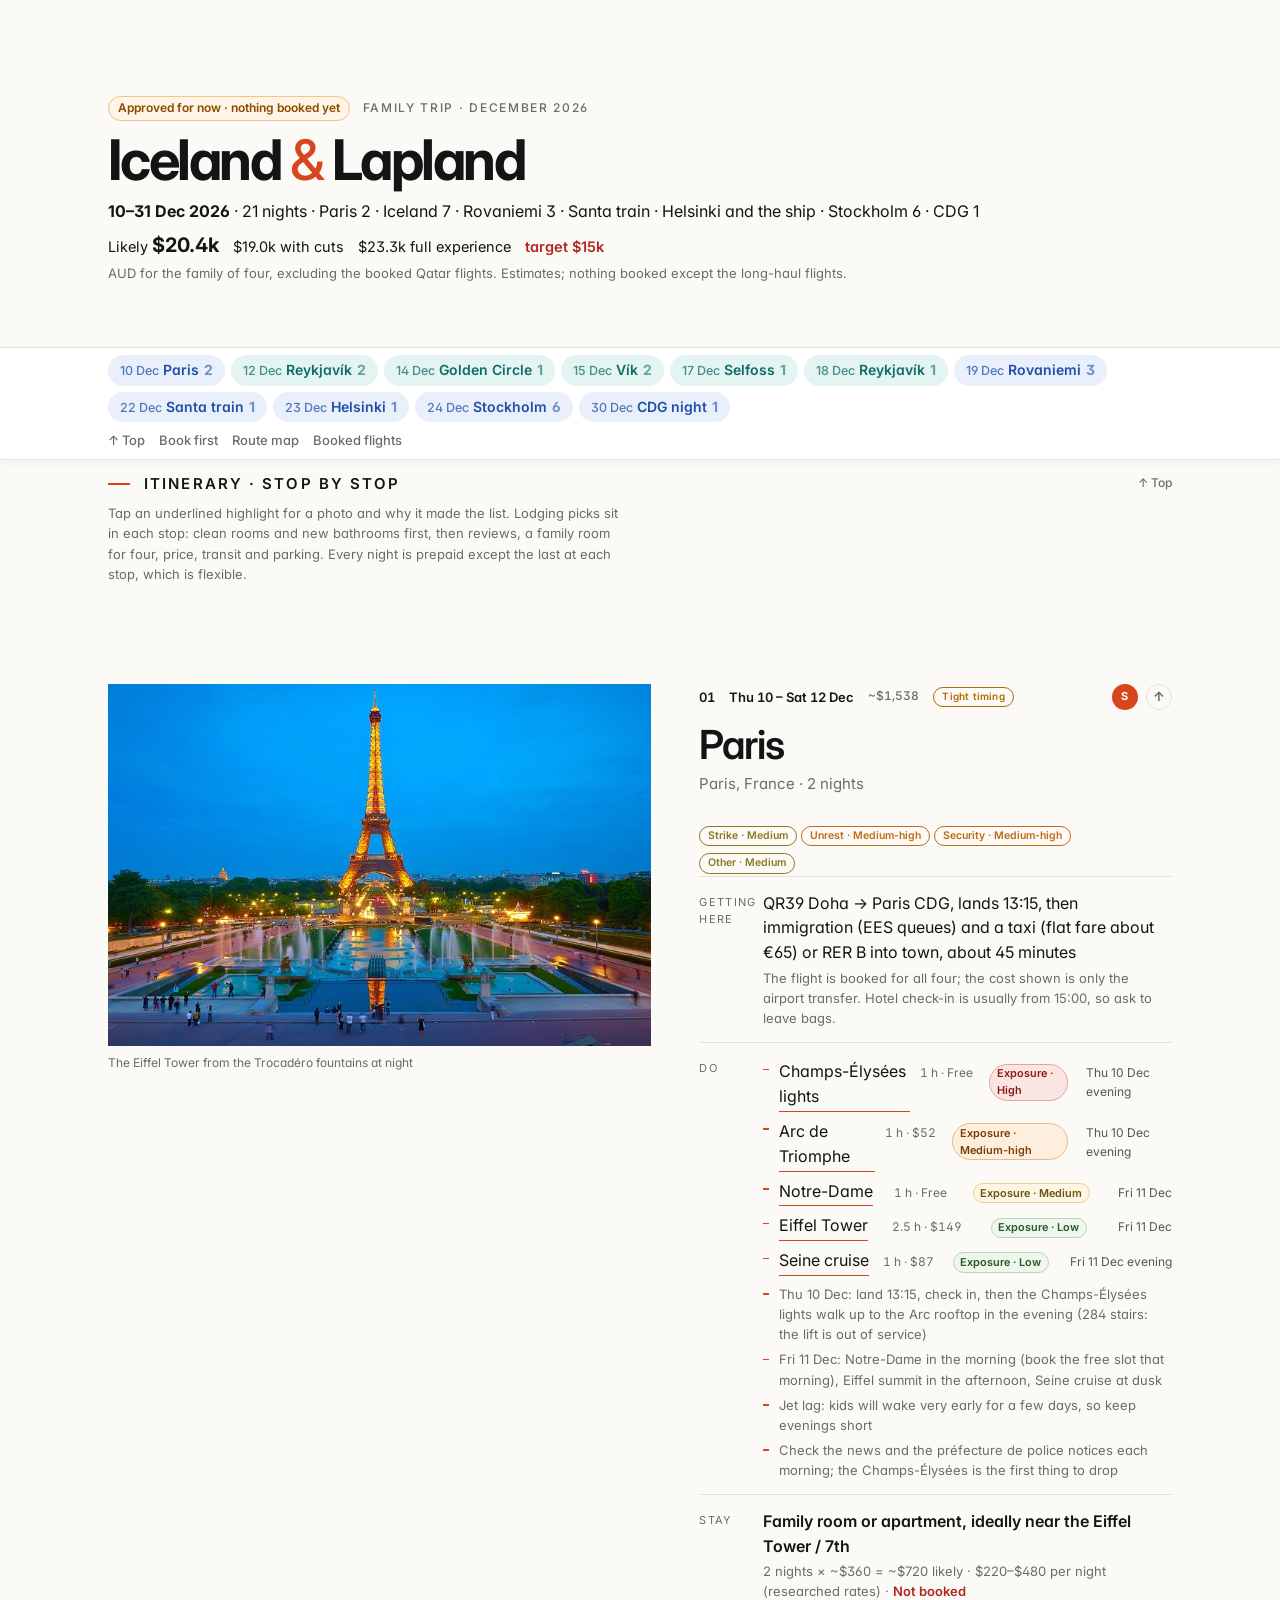
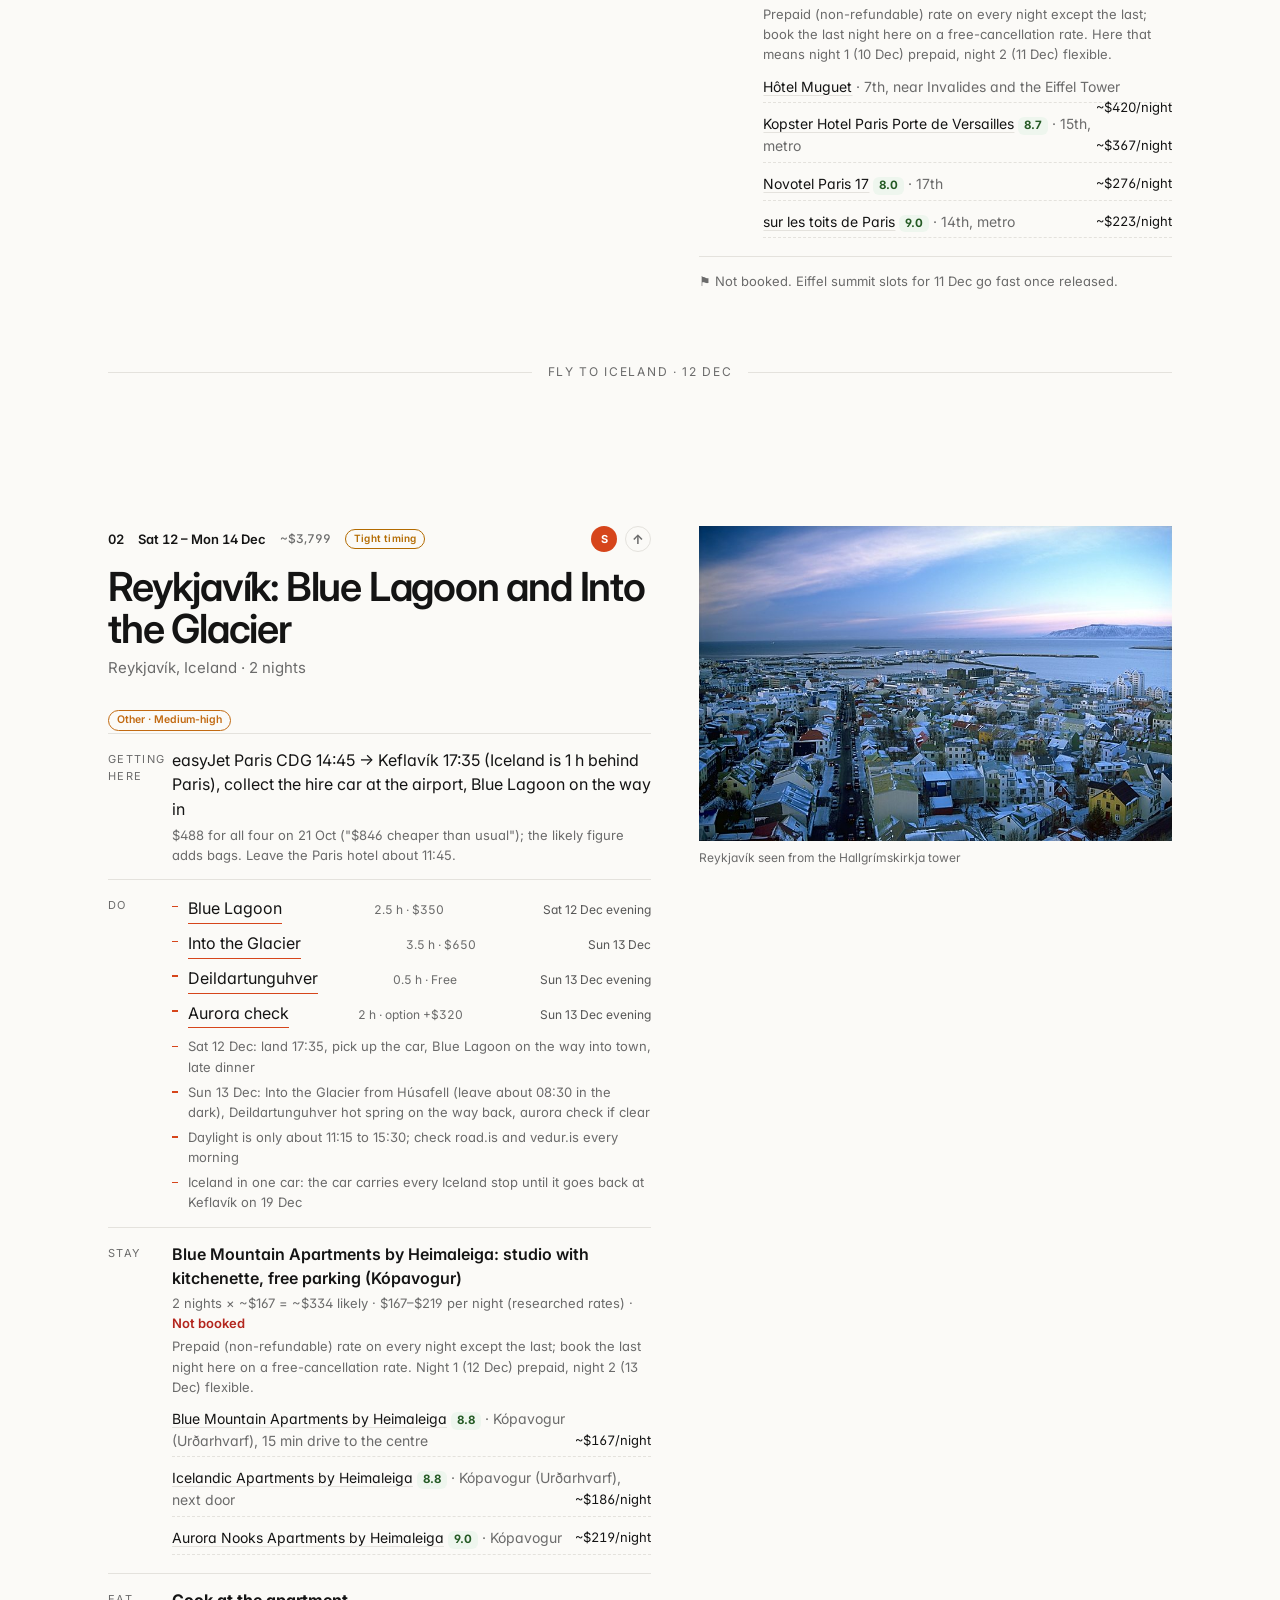
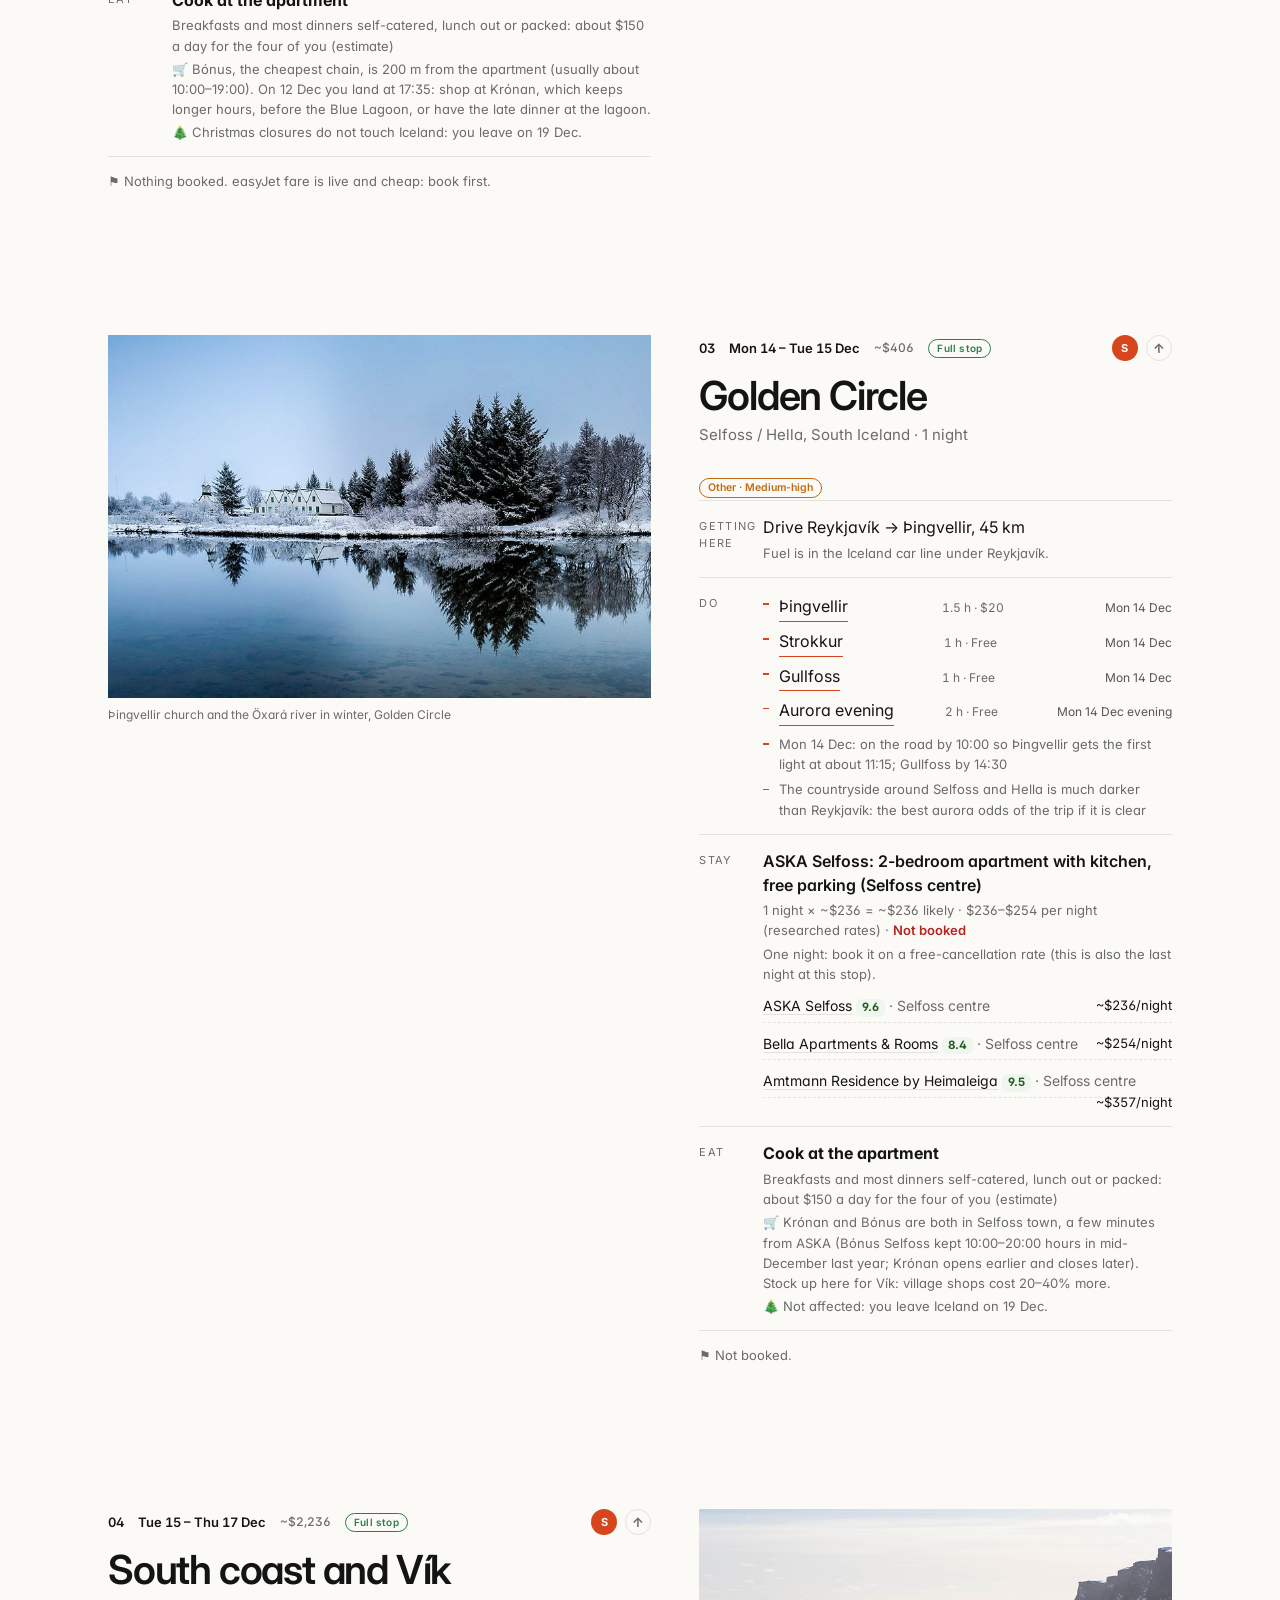
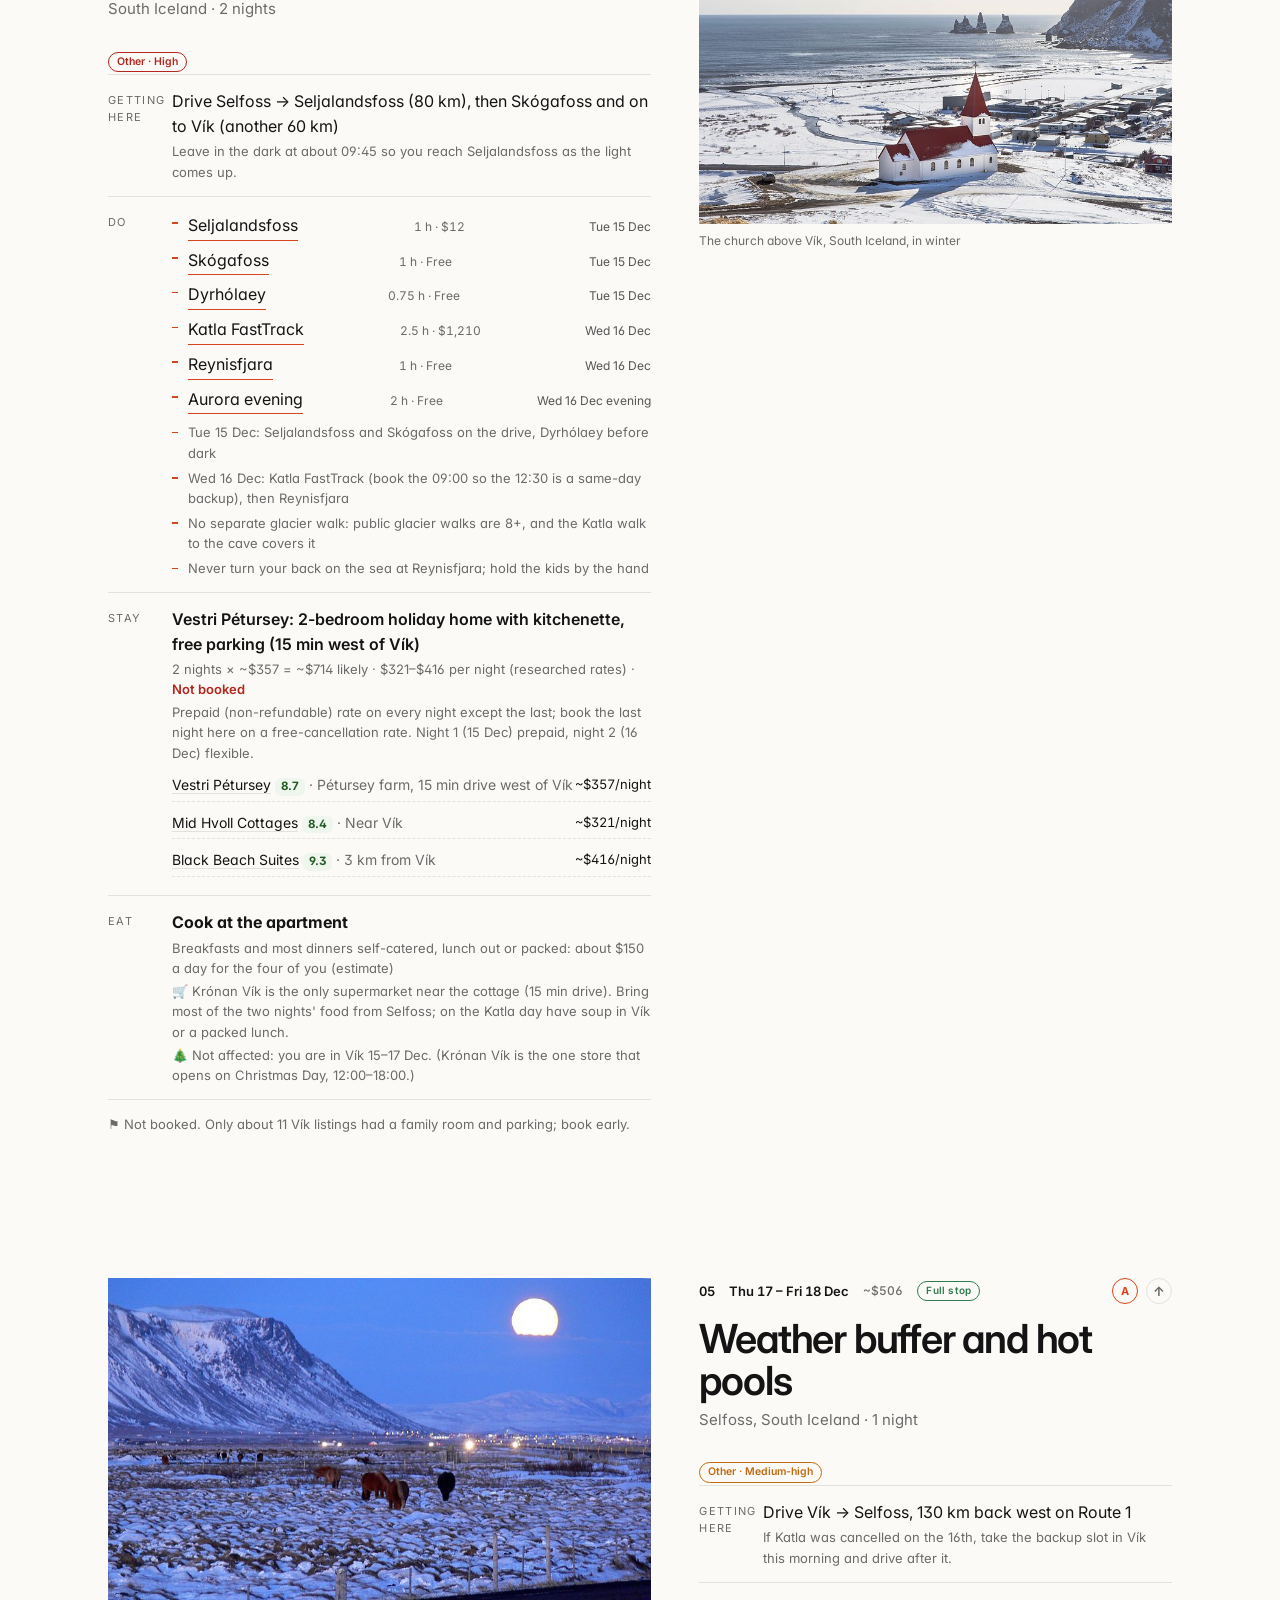
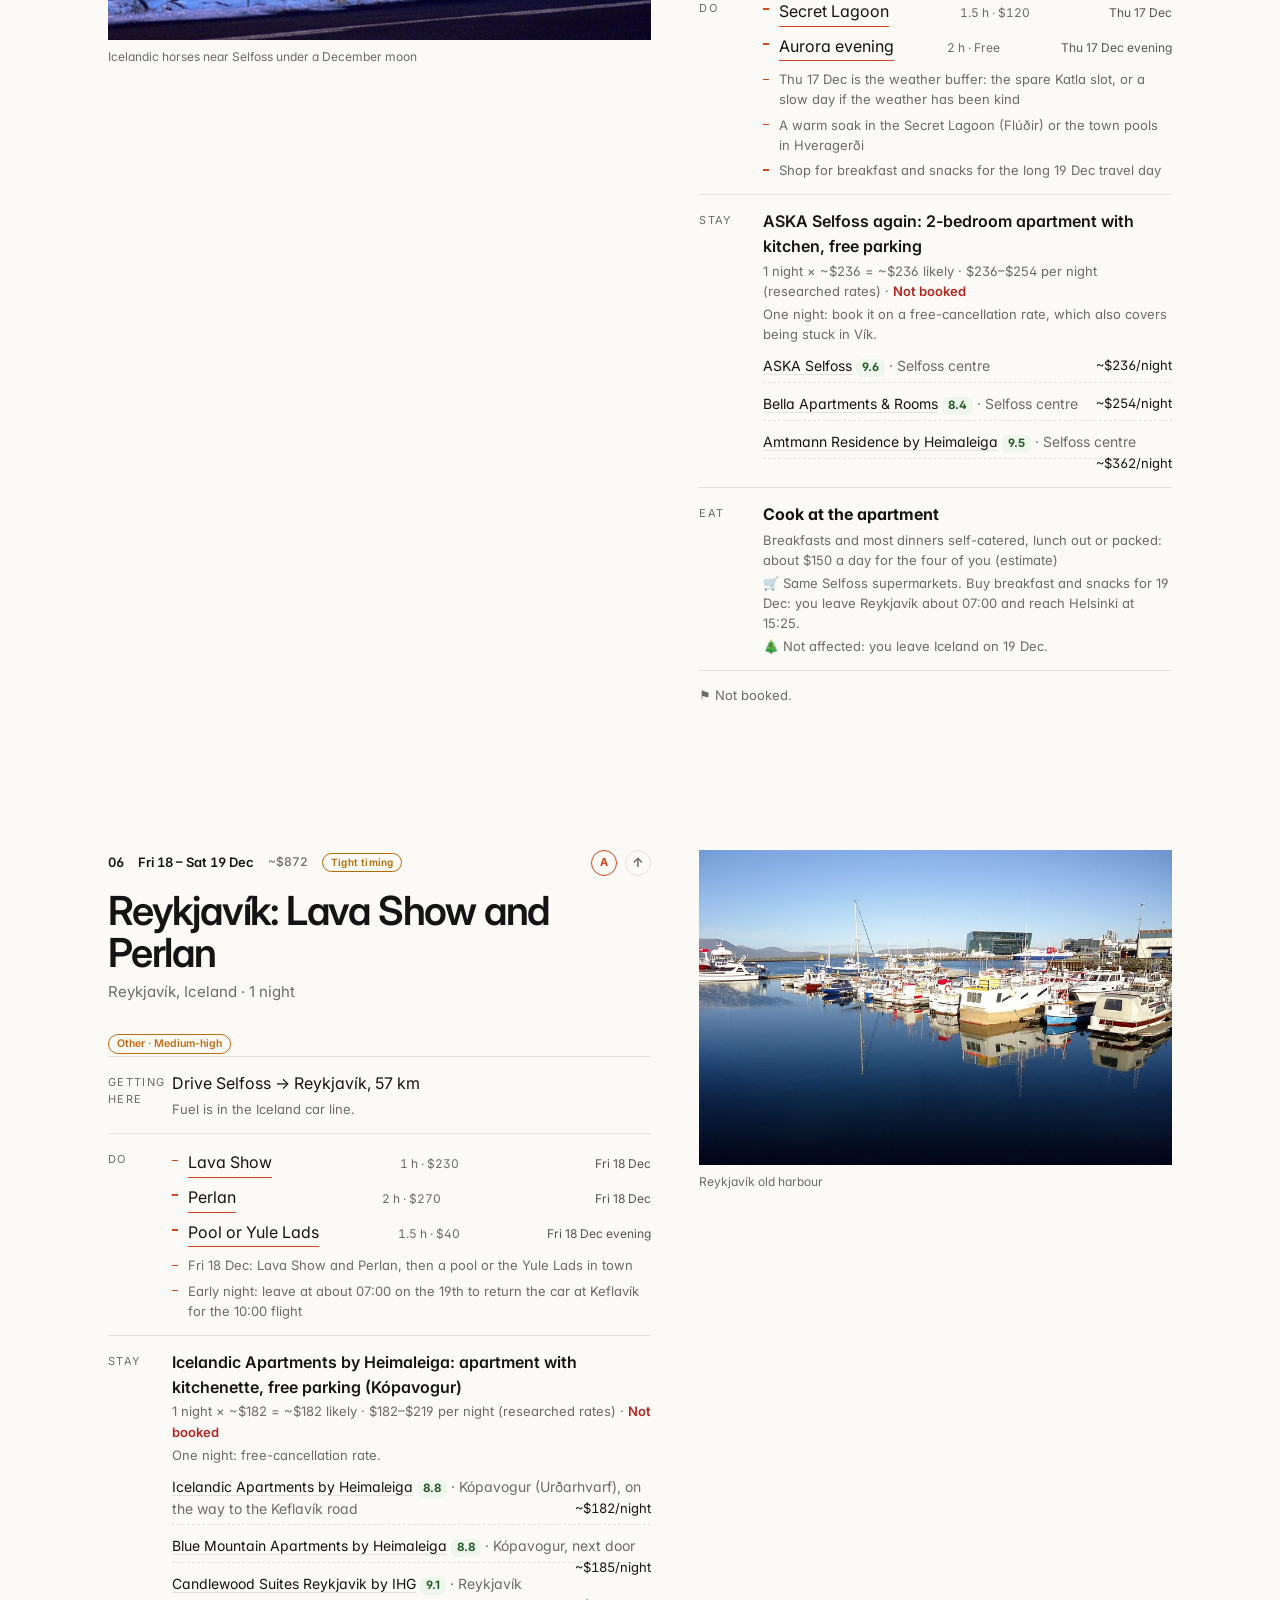
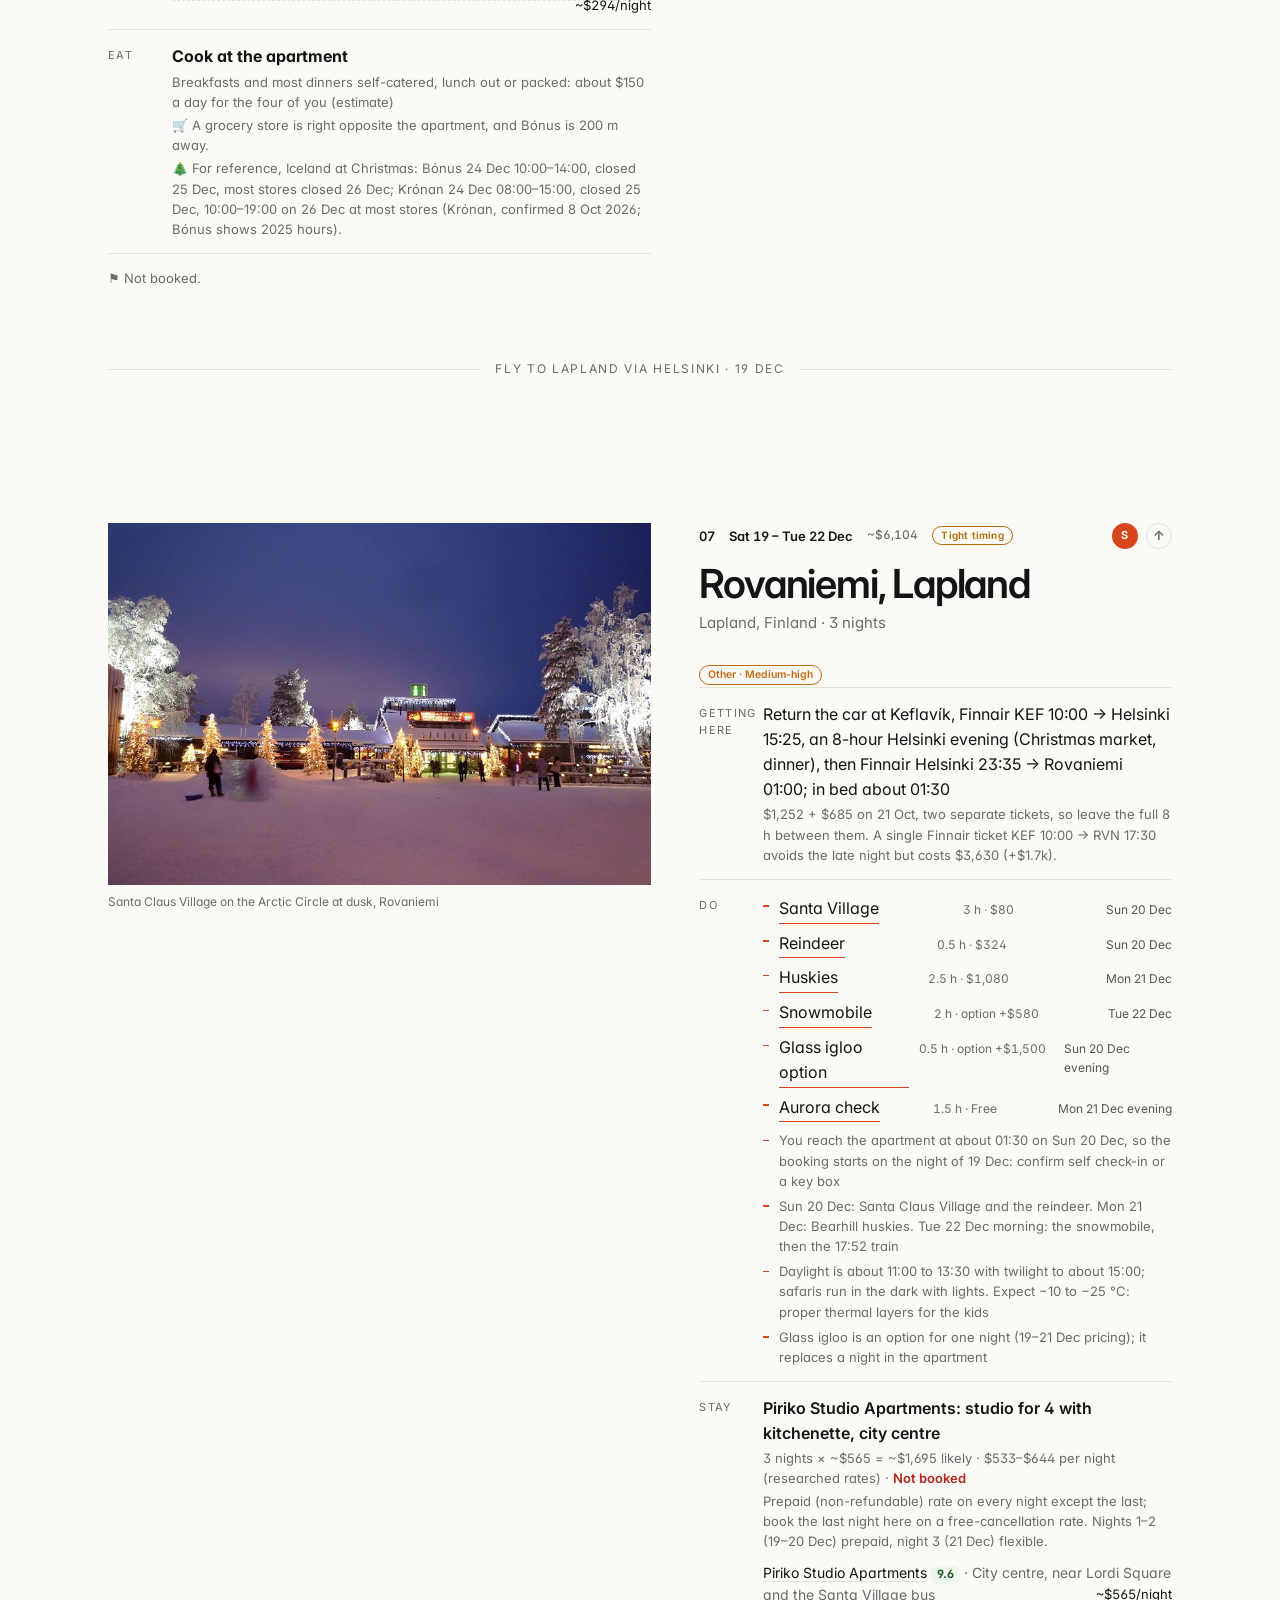
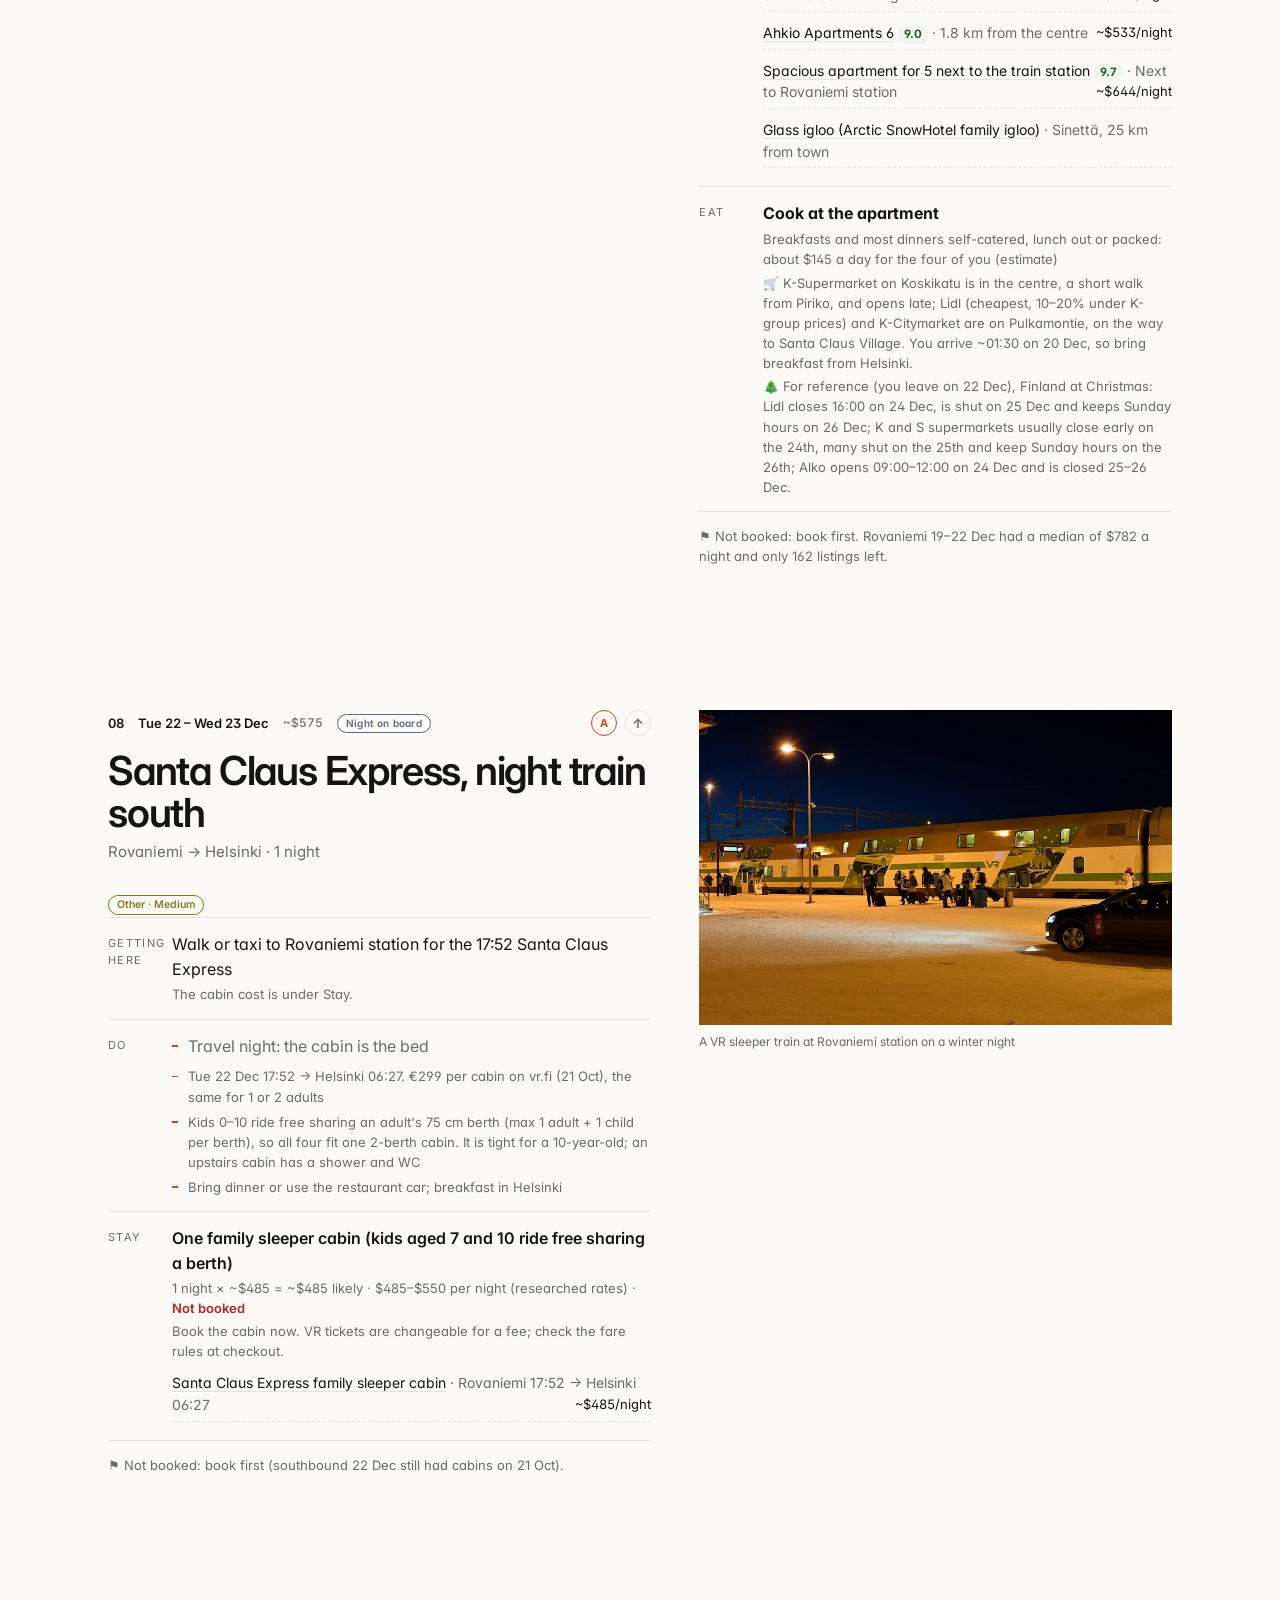
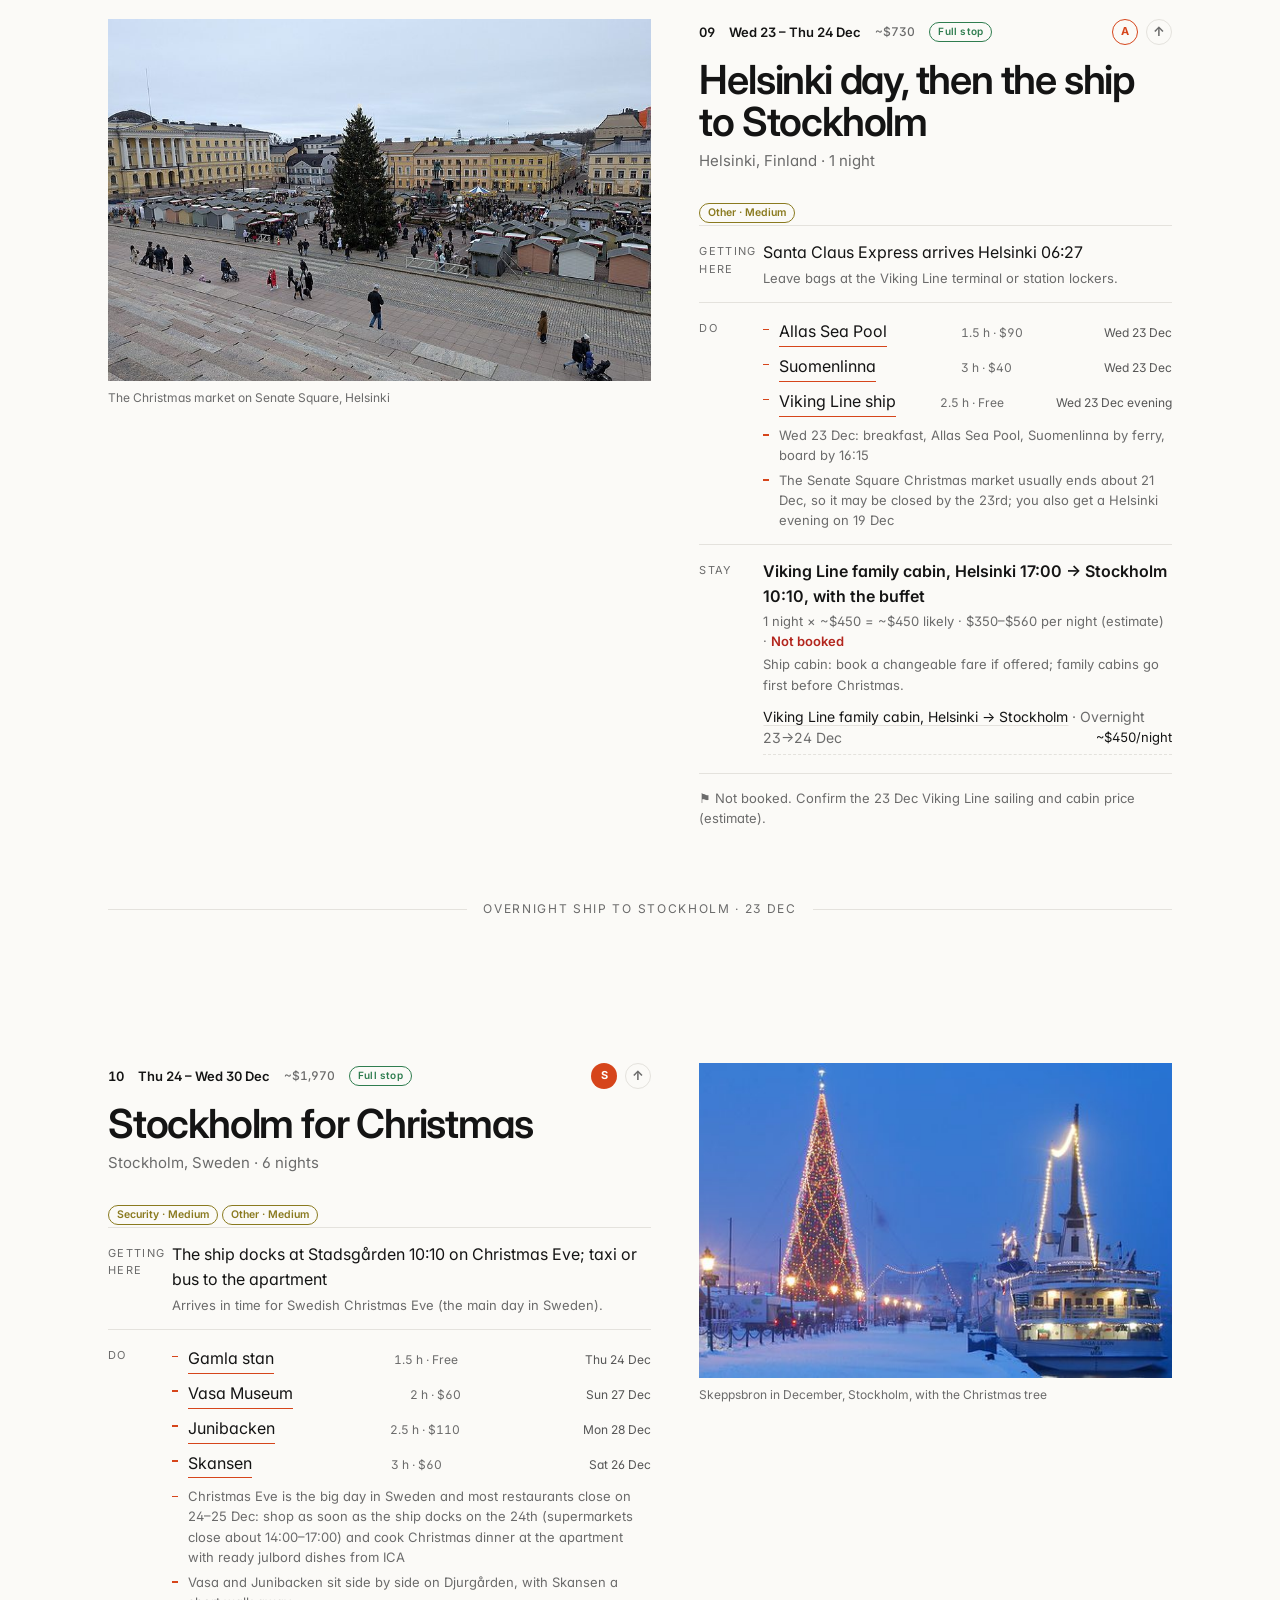
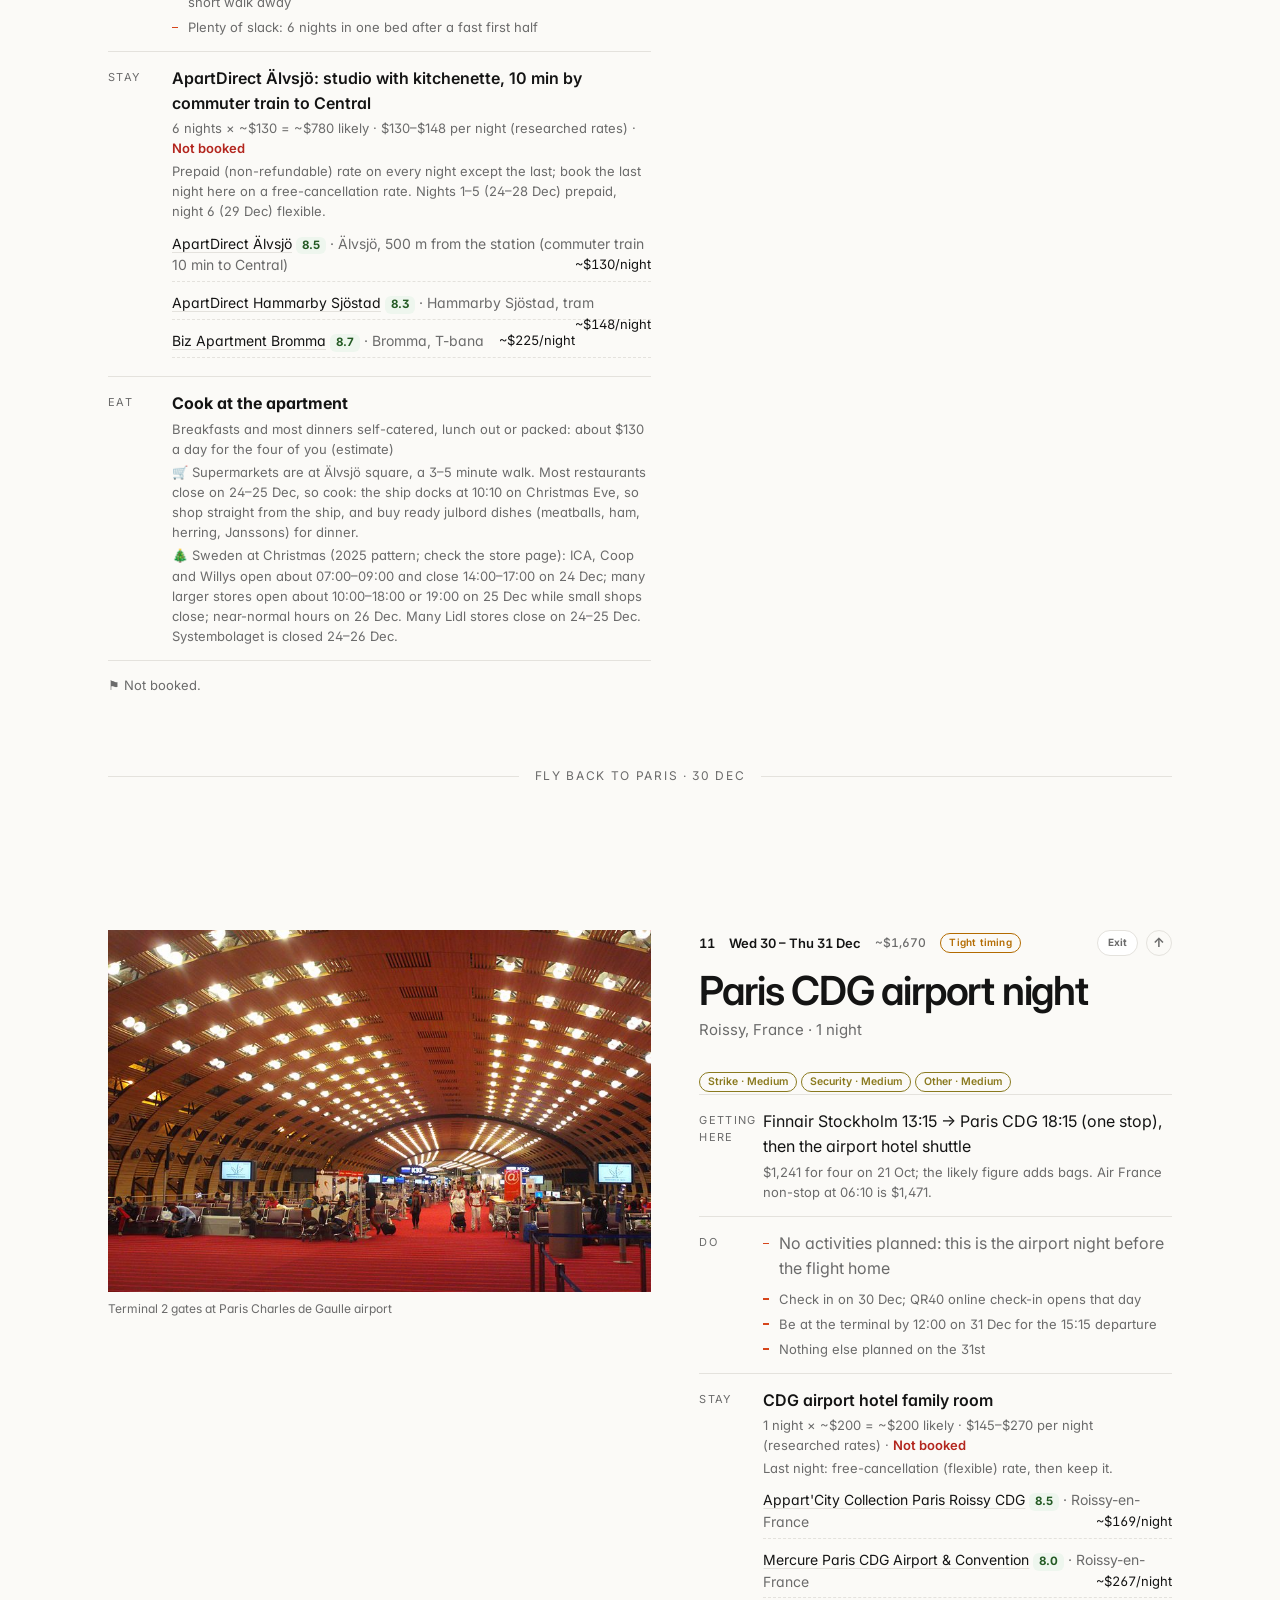
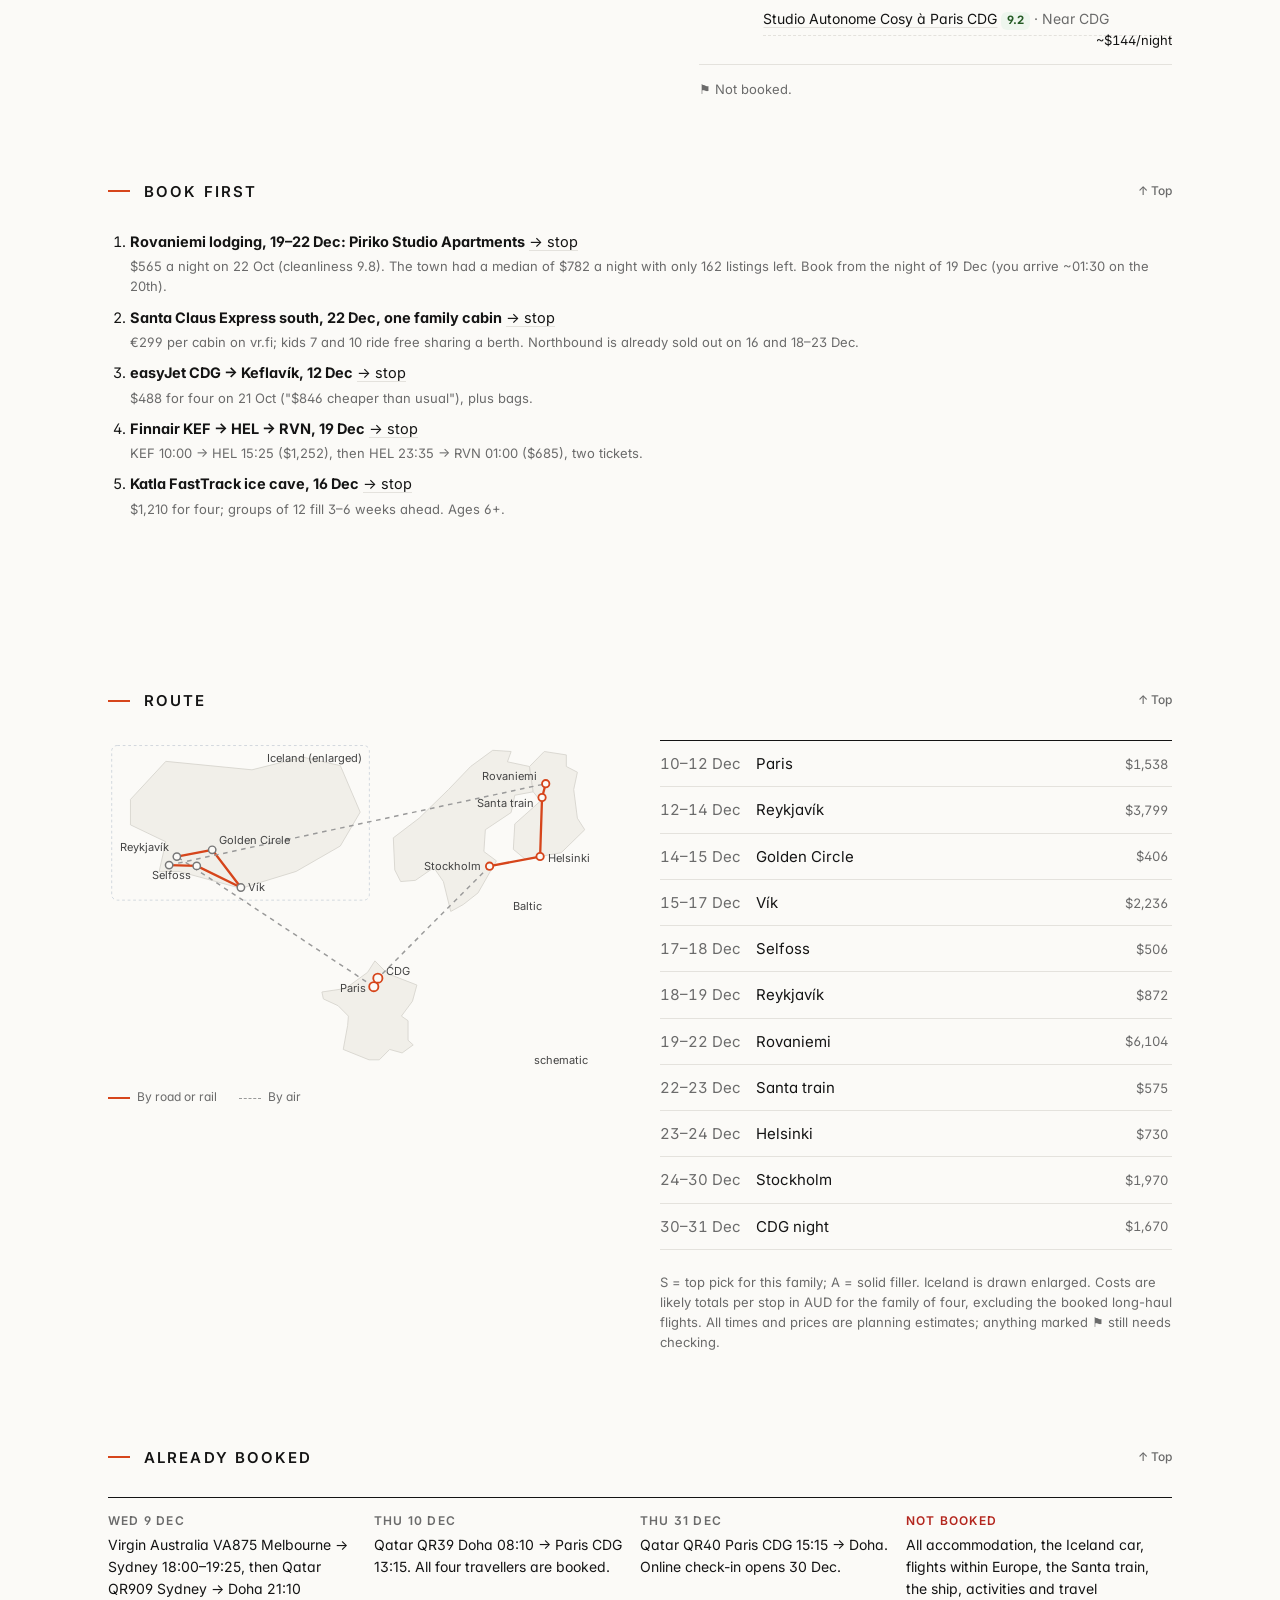
==== commit 395a4dbc: "Europe Dec 2026 D7: cook in Iceland, Rovaniemi and Stockholm; cheaper clean kitchen lodging re-price" ====
--- a/europe-dec-2026/index.html
+++ b/europe-dec-2026/index.html
@@ -309,7 +309,7 @@
 <div class="eyebrow"><span class="hold">Approved for now · nothing booked yet</span> Family trip · December 2026</div>
 <h1>Iceland <span class="ar">&amp;</span> Lapland</h1>
 <p class="when"><b>10–31 Dec 2026</b> · <span id="st-nights"></span> nights · Paris 2 · Iceland 7 · Rovaniemi 3 · Santa train · Helsinki and the ship · Stockholm 6 · CDG 1</p>
-<p class="costrow"><span class="cl1">Likely <b>$22.5k</b></span><span>$19.0k with cuts</span><span>$27.2k full experience</span><span class="tgt">target $15k</span></p><p class="mute" style="font-size:13px;margin:2px 0 0">AUD for the family of four, excluding the booked Qatar flights. Estimates; nothing booked except the long-haul flights.</p>
+<p class="costrow"><span class="cl1">Likely <b>$20.4k</b></span><span>$19.0k with cuts</span><span>$23.3k full experience</span><span class="tgt">target $15k</span></p><p class="mute" style="font-size:13px;margin:2px 0 0">AUD for the family of four, excluding the booked Qatar flights. Estimates; nothing booked except the long-haul flights.</p>
 </div></header>
 <nav class="snav" aria-label="Jump to a stop"><div class="wrap"><div class="sx stopnav"><a href="#paris" class="rc" data-stop="paris"><span class="rd">10 Dec</span> Paris <b>2</b></a><a href="#rey1" class="rc is" data-stop="rey1"><span class="rd">12 Dec</span> Reykjavík <b>2</b></a><a href="#gc" class="rc is" data-stop="gc"><span class="rd">14 Dec</span> Golden Circle <b>1</b></a><a href="#vik" class="rc is" data-stop="vik"><span class="rd">15 Dec</span> Vík <b>2</b></a><a href="#sel" class="rc is" data-stop="sel"><span class="rd">17 Dec</span> Selfoss <b>1</b></a><a href="#rey2" class="rc is" data-stop="rey2"><span class="rd">18 Dec</span> Reykjavík <b>1</b></a><a href="#rov" class="rc" data-stop="rov"><span class="rd">19 Dec</span> Rovaniemi <b>3</b></a><a href="#train" class="rc" data-stop="train"><span class="rd">22 Dec</span> Santa train <b>1</b></a><a href="#hel" class="rc" data-stop="hel"><span class="rd">23 Dec</span> Helsinki <b>1</b></a><a href="#sto" class="rc" data-stop="sto"><span class="rd">24 Dec</span> Stockholm <b>6</b></a><a href="#cdg" class="rc" data-stop="cdg"><span class="rd">30 Dec</span> CDG night <b>1</b></a></div><div class="sx sx2"><a href="#top" class="rs2">↑ Top</a><a href="#bookfirst" class="rs2">Book first</a><a href="#route" class="rs2">Route map</a><a href="#booked" class="rs2">Booked flights</a></div></div></nav>
 <section id="stops" style="padding-top:12px"><div class="wrap"><h2><span>Itinerary · stop by stop</span><a class="totop" href="#top">↑ Top</a></h2>
@@ -329,7 +329,7 @@
 <h3>Reykjavík: Blue Lagoon and Into the Glacier</h3><p class="reg c-reg">Reykjavík, Iceland</p><div class="c-rk"></div>
 <dl><dt>Getting here</dt><dd>easyJet Paris CDG 14:45 → Keflavík 17:35 (Iceland is 1 h behind Paris), collect the hire car at the airport, Blue Lagoon on the way in<span class="sub">$488 for all four on 21 Oct (&quot;$846 cheaper than usual&quot;); the likely figure adds bags. Leave the Paris hotel about 11:45.</span></dd>
 <dt>Do</dt><dd><ul class="acts"><li><button type="button" class="atr" data-attr="bluelagoon" data-stop="rey1" data-act="0" aria-haspopup="dialog">Blue Lagoon</button><span class="am">2.5 h · $350</span><span class="ad"></span></li><li><button type="button" class="atr" data-attr="glacier" data-stop="rey1" data-act="1" aria-haspopup="dialog">Into the Glacier</button><span class="am">3.5 h · $650</span><span class="ad"></span></li><li><button type="button" class="atr" data-attr="deild" data-stop="rey1" data-act="2" aria-haspopup="dialog">Deildartunguhver</button><span class="am">0.5 h · Free</span><span class="ad"></span></li><li><button type="button" class="atr" data-attr="aurora" data-stop="rey1" data-act="3" aria-haspopup="dialog">Aurora check</button><span class="am">2 h · option +$320</span><span class="ad"></span></li></ul><ul class="tips"><li>Sat 12 Dec: land 17:35, pick up the car, Blue Lagoon on the way into town, late dinner</li><li>Sun 13 Dec: Into the Glacier from Húsafell (leave about 08:30 in the dark), Deildartunguhver hot spring on the way back, aurora check if clear</li><li>Daylight is only about 11:15 to 15:30; check road.is and vedur.is every morning</li><li>Iceland in one car: the car carries every Iceland stop until it goes back at Keflavík on 19 Dec</li></ul></dd>
-<dt>Stay</dt><dd class="lodging"><b>Reykjavík apartment with parking</b><span class="sub lodge"><span class="c-lodgetot">2 nights × ~$250 = ~$500 likely</span> · $160–$340 per night (researched rates) · <span class="nbk">Not booked</span></span><span class="sub">Prepaid (non-refundable) rate on every night except the last; book the last night here on a free-cancellation rate. Night 1 (12 Dec) prepaid, night 2 (13 Dec) flexible.</span><ul class="lopt"><li><a href="https://www.booking.com/hotel/is/aurora-nooks-apartments-by-heimaleiga-kopavogur3.en-gb.html" target="_blank" rel="noopener">Aurora Nooks Apartments by Heimaleiga</a><span class="sc">9.0</span> <span class="mute">· Kópavogur, 10 min drive to the centre</span><span class="pr">~$210/night</span></li><li><a href="https://www.booking.com/hotel/is/live-as-locals-apartments-downtown-reykjavik.en-gb.html" target="_blank" rel="noopener">Live as Locals Apartments</a><span class="sc">9.2</span> <span class="mute">· Downtown Reykjavík</span><span class="pr">~$222/night</span></li><li><a href="https://www.booking.com/hotel/is/icelandic-apartments.en-gb.html" target="_blank" rel="noopener">Icelandic Apartments by Heimaleiga</a><span class="sc">8.8</span> <span class="mute">· Kópavogur</span><span class="pr">~$179/night</span></li><li><a href="https://www.booking.com/hotel/is/blue-mountain-apartments.en-gb.html" target="_blank" rel="noopener">Blue Mountain Apartments by Heimaleiga</a><span class="sc">8.8</span> <span class="mute">· Kópavogur</span><span class="pr">~$161/night</span></li></ul></dd></dl>
+<dt>Stay</dt><dd class="lodging"><b>Blue Mountain Apartments by Heimaleiga: studio with kitchenette, free parking (Kópavogur)</b><span class="sub lodge"><span class="c-lodgetot">2 nights × ~$167 = ~$334 likely</span> · $167–$219 per night (researched rates) · <span class="nbk">Not booked</span></span><span class="sub">Prepaid (non-refundable) rate on every night except the last; book the last night here on a free-cancellation rate. Night 1 (12 Dec) prepaid, night 2 (13 Dec) flexible.</span><ul class="lopt"><li><a href="https://www.booking.com/hotel/is/blue-mountain-apartments.en-gb.html" target="_blank" rel="noopener">Blue Mountain Apartments by Heimaleiga</a><span class="sc">8.8</span> <span class="mute">· Kópavogur (Urðarhvarf), 15 min drive to the centre</span><span class="pr">~$167/night</span></li><li><a href="https://www.booking.com/hotel/is/icelandic-apartments.en-gb.html" target="_blank" rel="noopener">Icelandic Apartments by Heimaleiga</a><span class="sc">8.8</span> <span class="mute">· Kópavogur (Urðarhvarf), next door</span><span class="pr">~$186/night</span></li><li><a href="https://www.booking.com/hotel/is/aurora-nooks-apartments-by-heimaleiga-kopavogur3.en-gb.html" target="_blank" rel="noopener">Aurora Nooks Apartments by Heimaleiga</a><span class="sc">9.0</span> <span class="mute">· Kópavogur</span><span class="pr">~$219/night</span></li></ul></dd><dt>Eat</dt><dd class="eat"><b>Cook at the apartment</b><span class="sub">Breakfasts and most dinners self-catered, lunch out or packed: about $150 a day for the four of you (estimate)</span><span class="sub">🛒 Bónus, the cheapest chain, is 200 m from the apartment (usually about 10:00–19:00). On 12 Dec you land at 17:35: shop at Krónan, which keeps longer hours, before the Blue Lagoon, or have the late dinner at the lagoon.</span><span class="sub">🎄 Christmas closures do not touch Iceland: you leave on 19 Dec.</span></dd></dl>
 <p class="flag">⚑ Nothing booked. easyJet fare is live and cheap: book first.</p></div></article><span class="anc" id="dec14"></span><article class="stop" id="gc" aria-label="Golden Circle">
 
 <figure class="ph"><img src="photos/hero_gc-800.jpg" srcset="photos/hero_gc-800.jpg 800w, photos/hero_gc.jpg 1600w" sizes="(min-width:900px) 560px, 100vw" alt="Þingvellir church and the Öxará river in winter, Golden Circle" loading="lazy" decoding="async" width="1600" height="1067"><figcaption>Þingvellir church and the Öxará river in winter, Golden Circle</figcaption></figure>
@@ -337,7 +337,7 @@
 <h3>Golden Circle</h3><p class="reg c-reg">Selfoss / Hella, South Iceland</p><div class="c-rk"></div>
 <dl><dt>Getting here</dt><dd>Drive Reykjavík → Þingvellir, 45 km<span class="sub">Fuel is in the Iceland car line under Reykjavík.</span></dd>
 <dt>Do</dt><dd><ul class="acts"><li><button type="button" class="atr" data-attr="thingvellir" data-stop="gc" data-act="0" aria-haspopup="dialog">Þingvellir</button><span class="am">1.5 h · $20</span><span class="ad"></span></li><li><button type="button" class="atr" data-attr="geysir" data-stop="gc" data-act="1" aria-haspopup="dialog">Strokkur</button><span class="am">1 h · Free</span><span class="ad"></span></li><li><button type="button" class="atr" data-attr="gullfoss" data-stop="gc" data-act="2" aria-haspopup="dialog">Gullfoss</button><span class="am">1 h · Free</span><span class="ad"></span></li><li><button type="button" class="atr" data-attr="aurora" data-stop="gc" data-act="3" aria-haspopup="dialog">Aurora evening</button><span class="am">2 h · Free</span><span class="ad"></span></li></ul><ul class="tips"><li>Mon 14 Dec: on the road by 10:00 so Þingvellir gets the first light at about 11:15; Gullfoss by 14:30</li><li>The countryside around Selfoss and Hella is much darker than Reykjavík: the best aurora odds of the trip if it is clear</li></ul></dd>
-<dt>Stay</dt><dd class="lodging"><b>Apartment or guesthouse in Selfoss or Hella</b><span class="sub lodge"><span class="c-lodgetot">1 night × ~$300 = ~$300 likely</span> · $230–$400 per night (researched rates) · <span class="nbk">Not booked</span></span><span class="sub">One night: book it on a free-cancellation rate (this is also the last night at this stop).</span><ul class="lopt"><li><a href="https://www.booking.com/hotel/is/faxaflatir-apartments.en-gb.html" target="_blank" rel="noopener">Faxaflatir Apartments</a><span class="sc">9.3</span> <span class="mute">· Hella</span><span class="pr">~$271/night</span></li><li><a href="https://www.booking.com/hotel/is/apartment-19.en-gb.html" target="_blank" rel="noopener">Apartment 19</a><span class="sc">9.5</span> <span class="mute">· Selfoss centre</span><span class="pr">~$226/night</span></li><li><a href="https://www.booking.com/hotel/is/hella-riverbank.en-gb.html" target="_blank" rel="noopener">Hella - Riverbank</a><span class="sc">9.6</span> <span class="mute">· Hella</span><span class="pr">~$487/night</span></li></ul></dd></dl>
+<dt>Stay</dt><dd class="lodging"><b>ASKA Selfoss: 2-bedroom apartment with kitchen, free parking (Selfoss centre)</b><span class="sub lodge"><span class="c-lodgetot">1 night × ~$236 = ~$236 likely</span> · $236–$254 per night (researched rates) · <span class="nbk">Not booked</span></span><span class="sub">One night: book it on a free-cancellation rate (this is also the last night at this stop).</span><ul class="lopt"><li><a href="https://www.booking.com/hotel/is/aska-selfoss.en-gb.html" target="_blank" rel="noopener">ASKA Selfoss</a><span class="sc">9.6</span> <span class="mute">· Selfoss centre</span><span class="pr">~$236/night</span></li><li><a href="https://www.booking.com/hotel/is/bella-guesthouse.en-gb.html" target="_blank" rel="noopener">Bella Apartments &amp; Rooms</a><span class="sc">8.4</span> <span class="mute">· Selfoss centre</span><span class="pr">~$254/night</span></li><li><a href="https://www.booking.com/hotel/is/amtmann-residence-by-heimaleiga.en-gb.html" target="_blank" rel="noopener">Amtmann Residence by Heimaleiga</a><span class="sc">9.5</span> <span class="mute">· Selfoss centre</span><span class="pr">~$357/night</span></li></ul></dd><dt>Eat</dt><dd class="eat"><b>Cook at the apartment</b><span class="sub">Breakfasts and most dinners self-catered, lunch out or packed: about $150 a day for the four of you (estimate)</span><span class="sub">🛒 Krónan and Bónus are both in Selfoss town, a few minutes from ASKA (Bónus Selfoss kept 10:00–20:00 hours in mid-December last year; Krónan opens earlier and closes later). Stock up here for Vík: village shops cost 20–40% more.</span><span class="sub">🎄 Not affected: you leave Iceland on 19 Dec.</span></dd></dl>
 <p class="flag">⚑ Not booked.</p></div></article><span class="anc" id="dec15"></span><article class="stop" id="vik" aria-label="South coast and Vík">
 
 <figure class="ph"><img src="photos/hero_vik-800.jpg" srcset="photos/hero_vik-800.jpg 800w, photos/hero_vik.jpg 1600w" sizes="(min-width:900px) 560px, 100vw" alt="The church above Vík, South Iceland, in winter" loading="lazy" decoding="async" width="1600" height="1043"><figcaption>The church above Vík, South Iceland, in winter</figcaption></figure>
@@ -345,15 +345,15 @@
 <h3>South coast and Vík</h3><p class="reg c-reg">South Iceland</p><div class="c-rk"></div>
 <dl><dt>Getting here</dt><dd>Drive Selfoss → Seljalandsfoss (80 km), then Skógafoss and on to Vík (another 60 km)<span class="sub">Leave in the dark at about 09:45 so you reach Seljalandsfoss as the light comes up.</span></dd>
 <dt>Do</dt><dd><ul class="acts"><li><button type="button" class="atr" data-attr="seljalandsfoss" data-stop="vik" data-act="0" aria-haspopup="dialog">Seljalandsfoss</button><span class="am">1 h · $12</span><span class="ad"></span></li><li><button type="button" class="atr" data-attr="skogafoss" data-stop="vik" data-act="1" aria-haspopup="dialog">Skógafoss</button><span class="am">1 h · Free</span><span class="ad"></span></li><li><button type="button" class="atr" data-attr="dyrholaey" data-stop="vik" data-act="2" aria-haspopup="dialog">Dyrhólaey</button><span class="am">0.75 h · Free</span><span class="ad"></span></li><li><button type="button" class="atr" data-attr="katla" data-stop="vik" data-act="3" aria-haspopup="dialog">Katla FastTrack</button><span class="am">2.5 h · $1,210</span><span class="ad"></span></li><li><button type="button" class="atr" data-attr="reynisfjara" data-stop="vik" data-act="4" aria-haspopup="dialog">Reynisfjara</button><span class="am">1 h · Free</span><span class="ad"></span></li><li><button type="button" class="atr" data-attr="aurora" data-stop="vik" data-act="5" aria-haspopup="dialog">Aurora evening</button><span class="am">2 h · Free</span><span class="ad"></span></li></ul><ul class="tips"><li>Tue 15 Dec: Seljalandsfoss and Skógafoss on the drive, Dyrhólaey before dark</li><li>Wed 16 Dec: Katla FastTrack (book the 09:00 so the 12:30 is a same-day backup), then Reynisfjara</li><li>No separate glacier walk: public glacier walks are 8+, and the Katla walk to the cave covers it</li><li>Never turn your back on the sea at Reynisfjara; hold the kids by the hand</li></ul></dd>
-<dt>Stay</dt><dd class="lodging"><b>Vík apartment, cottage or family room with parking</b><span class="sub lodge"><span class="c-lodgetot">2 nights × ~$420 = ~$840 likely</span> · $320–$520 per night (researched rates) · <span class="nbk">Not booked</span></span><span class="sub">Prepaid (non-refundable) rate on every night except the last; book the last night here on a free-cancellation rate. Night 1 (15 Dec) prepaid, night 2 (16 Dec) flexible.</span><ul class="lopt"><li><a href="https://www.booking.com/hotel/is/black-beach-suites.en-gb.html" target="_blank" rel="noopener">Black Beach Suites</a><span class="sc">9.3</span> <span class="mute">· 3 km from Vík</span><span class="pr">~$416/night</span></li><li><a href="https://www.booking.com/hotel/is/vik.en-gb.html" target="_blank" rel="noopener">Hotel Vík í Mýrdal</a><span class="sc">8.8</span> <span class="mute">· Vík village</span><span class="pr">~$508/night</span></li><li><a href="https://www.booking.com/hotel/is/mid-hvoll.en-gb.html" target="_blank" rel="noopener">Mid Hvoll Cottages</a><span class="sc">8.4</span> <span class="mute">· Near Vík</span><span class="pr">~$321/night</span></li></ul></dd></dl>
+<dt>Stay</dt><dd class="lodging"><b>Vestri Pétursey: 2-bedroom holiday home with kitchenette, free parking (15 min west of Vík)</b><span class="sub lodge"><span class="c-lodgetot">2 nights × ~$357 = ~$714 likely</span> · $321–$416 per night (researched rates) · <span class="nbk">Not booked</span></span><span class="sub">Prepaid (non-refundable) rate on every night except the last; book the last night here on a free-cancellation rate. Night 1 (15 Dec) prepaid, night 2 (16 Dec) flexible.</span><ul class="lopt"><li><a href="https://www.booking.com/hotel/is/vestri-petursey.en-gb.html" target="_blank" rel="noopener">Vestri Pétursey</a><span class="sc">8.7</span> <span class="mute">· Pétursey farm, 15 min drive west of Vík</span><span class="pr">~$357/night</span></li><li><a href="https://www.booking.com/hotel/is/mid-hvoll.en-gb.html" target="_blank" rel="noopener">Mid Hvoll Cottages</a><span class="sc">8.4</span> <span class="mute">· Near Vík</span><span class="pr">~$321/night</span></li><li><a href="https://www.booking.com/hotel/is/black-beach-suites.en-gb.html" target="_blank" rel="noopener">Black Beach Suites</a><span class="sc">9.3</span> <span class="mute">· 3 km from Vík</span><span class="pr">~$416/night</span></li></ul></dd><dt>Eat</dt><dd class="eat"><b>Cook at the apartment</b><span class="sub">Breakfasts and most dinners self-catered, lunch out or packed: about $150 a day for the four of you (estimate)</span><span class="sub">🛒 Krónan Vík is the only supermarket near the cottage (15 min drive). Bring most of the two nights&#x27; food from Selfoss; on the Katla day have soup in Vík or a packed lunch.</span><span class="sub">🎄 Not affected: you are in Vík 15–17 Dec. (Krónan Vík is the one store that opens on Christmas Day, 12:00–18:00.)</span></dd></dl>
 <p class="flag">⚑ Not booked. Only about 11 Vík listings had a family room and parking; book early.</p></div></article><span class="anc" id="dec17"></span><article class="stop" id="sel" aria-label="Weather buffer and hot pools">
 
 <figure class="ph"><img src="photos/hero_sel-800.jpg" srcset="photos/hero_sel-800.jpg 800w, photos/hero_sel.jpg 1600w" sizes="(min-width:900px) 560px, 100vw" alt="Icelandic horses near Selfoss under a December moon" loading="lazy" decoding="async" width="1600" height="1061"><figcaption>Icelandic horses near Selfoss under a December moon</figcaption></figure>
 <div class="body"><div class="meta"><span class="num c-num">05</span><span class="date c-date"></span><span class="cpill c-costp" title="Likely cost for this stop (estimate)"></span><span class="vpill c-verdict"></span><span class="tier tA" title="A-tier">A</span><a class="tomap" href="#top" aria-label="Back to top" title="Back to top">↑</a></div>
 <h3>Weather buffer and hot pools</h3><p class="reg c-reg">Selfoss, South Iceland</p><div class="c-rk"></div>
 <dl><dt>Getting here</dt><dd>Drive Vík → Selfoss, 130 km back west on Route 1<span class="sub">If Katla was cancelled on the 16th, take the backup slot in Vík this morning and drive after it.</span></dd>
-<dt>Do</dt><dd><ul class="acts"><li><button type="button" class="atr" data-attr="secret" data-stop="sel" data-act="0" aria-haspopup="dialog">Secret Lagoon</button><span class="am">1.5 h · $120</span><span class="ad"></span></li><li><button type="button" class="atr" data-attr="aurora" data-stop="sel" data-act="1" aria-haspopup="dialog">Aurora evening</button><span class="am">2 h · Free</span><span class="ad"></span></li></ul><ul class="tips"><li>Thu 17 Dec is the weather buffer: the spare Katla slot, or a slow day if the weather has been kind</li><li>A warm soak in the Secret Lagoon (Flúðir) or the town pools in Hveragerði</li><li>Shop for snacks for the long 19 Dec travel day</li></ul></dd>
-<dt>Stay</dt><dd class="lodging"><b>Apartment in Selfoss</b><span class="sub lodge"><span class="c-lodgetot">1 night × ~$300 = ~$300 likely</span> · $230–$400 per night (researched rates) · <span class="nbk">Not booked</span></span><span class="sub">One night: book it on a free-cancellation rate, which also covers being stuck in Vík.</span><ul class="lopt"><li><a href="https://www.booking.com/hotel/is/apartment-19.en-gb.html" target="_blank" rel="noopener">Apartment 19</a><span class="sc">9.5</span> <span class="mute">· Selfoss centre</span><span class="pr">~$226/night</span></li><li><a href="https://www.booking.com/hotel/is/amtmann-residence-by-heimaleiga.en-gb.html" target="_blank" rel="noopener">Amtmann Residence by Heimaleiga</a><span class="sc">9.5</span> <span class="mute">· Selfoss centre</span><span class="pr">~$308/night</span></li><li><a href="https://www.booking.com/hotel/is/bella-guesthouse.en-gb.html" target="_blank" rel="noopener">Bella Apartments &amp; Rooms</a><span class="sc">8.4</span> <span class="mute">· Selfoss</span><span class="pr">~$277/night</span></li></ul></dd></dl>
+<dt>Do</dt><dd><ul class="acts"><li><button type="button" class="atr" data-attr="secret" data-stop="sel" data-act="0" aria-haspopup="dialog">Secret Lagoon</button><span class="am">1.5 h · $120</span><span class="ad"></span></li><li><button type="button" class="atr" data-attr="aurora" data-stop="sel" data-act="1" aria-haspopup="dialog">Aurora evening</button><span class="am">2 h · Free</span><span class="ad"></span></li></ul><ul class="tips"><li>Thu 17 Dec is the weather buffer: the spare Katla slot, or a slow day if the weather has been kind</li><li>A warm soak in the Secret Lagoon (Flúðir) or the town pools in Hveragerði</li><li>Shop for breakfast and snacks for the long 19 Dec travel day</li></ul></dd>
+<dt>Stay</dt><dd class="lodging"><b>ASKA Selfoss again: 2-bedroom apartment with kitchen, free parking</b><span class="sub lodge"><span class="c-lodgetot">1 night × ~$236 = ~$236 likely</span> · $236–$254 per night (researched rates) · <span class="nbk">Not booked</span></span><span class="sub">One night: book it on a free-cancellation rate, which also covers being stuck in Vík.</span><ul class="lopt"><li><a href="https://www.booking.com/hotel/is/aska-selfoss.en-gb.html" target="_blank" rel="noopener">ASKA Selfoss</a><span class="sc">9.6</span> <span class="mute">· Selfoss centre</span><span class="pr">~$236/night</span></li><li><a href="https://www.booking.com/hotel/is/bella-guesthouse.en-gb.html" target="_blank" rel="noopener">Bella Apartments &amp; Rooms</a><span class="sc">8.4</span> <span class="mute">· Selfoss centre</span><span class="pr">~$254/night</span></li><li><a href="https://www.booking.com/hotel/is/amtmann-residence-by-heimaleiga.en-gb.html" target="_blank" rel="noopener">Amtmann Residence by Heimaleiga</a><span class="sc">9.5</span> <span class="mute">· Selfoss centre</span><span class="pr">~$362/night</span></li></ul></dd><dt>Eat</dt><dd class="eat"><b>Cook at the apartment</b><span class="sub">Breakfasts and most dinners self-catered, lunch out or packed: about $150 a day for the four of you (estimate)</span><span class="sub">🛒 Same Selfoss supermarkets. Buy breakfast and snacks for 19 Dec: you leave Reykjavík about 07:00 and reach Helsinki at 15:25.</span><span class="sub">🎄 Not affected: you leave Iceland on 19 Dec.</span></dd></dl>
 <p class="flag">⚑ Not booked.</p></div></article><span class="anc" id="dec18"></span><article class="stop" id="rey2" aria-label="Reykjavík: Lava Show and Perlan">
 
 <figure class="ph"><img src="photos/hero_rey2-800.jpg" srcset="photos/hero_rey2-800.jpg 800w, photos/hero_rey2.jpg 1600w" sizes="(min-width:900px) 560px, 100vw" alt="Reykjavík old harbour" loading="lazy" decoding="async" width="1600" height="1067"><figcaption>Reykjavík old harbour</figcaption></figure>
@@ -361,7 +361,7 @@
 <h3>Reykjavík: Lava Show and Perlan</h3><p class="reg c-reg">Reykjavík, Iceland</p><div class="c-rk"></div>
 <dl><dt>Getting here</dt><dd>Drive Selfoss → Reykjavík, 57 km<span class="sub">Fuel is in the Iceland car line.</span></dd>
 <dt>Do</dt><dd><ul class="acts"><li><button type="button" class="atr" data-attr="lavashow" data-stop="rey2" data-act="0" aria-haspopup="dialog">Lava Show</button><span class="am">1 h · $230</span><span class="ad"></span></li><li><button type="button" class="atr" data-attr="perlan" data-stop="rey2" data-act="1" aria-haspopup="dialog">Perlan</button><span class="am">2 h · $270</span><span class="ad"></span></li><li><button type="button" class="atr" data-attr="laugardal" data-stop="rey2" data-act="2" aria-haspopup="dialog">Pool or Yule Lads</button><span class="am">1.5 h · $40</span><span class="ad"></span></li></ul><ul class="tips"><li>Fri 18 Dec: Lava Show and Perlan, then a pool or the Yule Lads in town</li><li>Early night: leave at about 07:00 on the 19th to return the car at Keflavík for the 10:00 flight</li></ul></dd>
-<dt>Stay</dt><dd class="lodging"><b>Reykjavík apartment with parking</b><span class="sub lodge"><span class="c-lodgetot">1 night × ~$250 = ~$250 likely</span> · $160–$340 per night (researched rates) · <span class="nbk">Not booked</span></span><span class="sub">One night: free-cancellation rate.</span><ul class="lopt"><li><a href="https://www.booking.com/hotel/is/candlewood-suites-reykjavik.en-gb.html" target="_blank" rel="noopener">Candlewood Suites Reykjavik by IHG</a><span class="sc">9.1</span> <span class="mute">· Reykjavík</span><span class="pr">~$280/night</span></li><li><a href="https://www.booking.com/hotel/is/aurora-nooks-apartments-by-heimaleiga-kopavogur3.en-gb.html" target="_blank" rel="noopener">Aurora Nooks Apartments by Heimaleiga</a><span class="sc">9.0</span> <span class="mute">· Kópavogur</span><span class="pr">~$210/night</span></li><li><a href="https://www.booking.com/hotel/is/icelandic-apartments.en-gb.html" target="_blank" rel="noopener">Icelandic Apartments by Heimaleiga</a><span class="sc">8.8</span> <span class="mute">· Kópavogur</span><span class="pr">~$179/night</span></li></ul></dd></dl>
+<dt>Stay</dt><dd class="lodging"><b>Icelandic Apartments by Heimaleiga: apartment with kitchenette, free parking (Kópavogur)</b><span class="sub lodge"><span class="c-lodgetot">1 night × ~$182 = ~$182 likely</span> · $182–$219 per night (researched rates) · <span class="nbk">Not booked</span></span><span class="sub">One night: free-cancellation rate.</span><ul class="lopt"><li><a href="https://www.booking.com/hotel/is/icelandic-apartments.en-gb.html" target="_blank" rel="noopener">Icelandic Apartments by Heimaleiga</a><span class="sc">8.8</span> <span class="mute">· Kópavogur (Urðarhvarf), on the way to the Keflavík road</span><span class="pr">~$182/night</span></li><li><a href="https://www.booking.com/hotel/is/blue-mountain-apartments.en-gb.html" target="_blank" rel="noopener">Blue Mountain Apartments by Heimaleiga</a><span class="sc">8.8</span> <span class="mute">· Kópavogur, next door</span><span class="pr">~$185/night</span></li><li><a href="https://www.booking.com/hotel/is/candlewood-suites-reykjavik.en-gb.html" target="_blank" rel="noopener">Candlewood Suites Reykjavik by IHG</a><span class="sc">9.1</span> <span class="mute">· Reykjavík</span><span class="pr">~$294/night</span></li></ul></dd><dt>Eat</dt><dd class="eat"><b>Cook at the apartment</b><span class="sub">Breakfasts and most dinners self-catered, lunch out or packed: about $150 a day for the four of you (estimate)</span><span class="sub">🛒 A grocery store is right opposite the apartment, and Bónus is 200 m away.</span><span class="sub">🎄 For reference, Iceland at Christmas: Bónus 24 Dec 10:00–14:00, closed 25 Dec, most stores closed 26 Dec; Krónan 24 Dec 08:00–15:00, closed 25 Dec, 10:00–19:00 on 26 Dec at most stores (Krónan, confirmed 8 Oct 2026; Bónus shows 2025 hours).</span></dd></dl>
 <p class="flag">⚑ Not booked.</p></div></article><div class="divider"><span>Fly to Lapland via Helsinki · 19 Dec</span></div><span class="anc" id="dec19"></span><article class="stop" id="rov" aria-label="Rovaniemi, Lapland">
 
 <figure class="ph"><img src="photos/hero_rov-800.jpg" srcset="photos/hero_rov-800.jpg 800w, photos/hero_rov.jpg 1600w" sizes="(min-width:900px) 560px, 100vw" alt="Santa Claus Village on the Arctic Circle at dusk, Rovaniemi" loading="lazy" decoding="async" width="1600" height="1200"><figcaption>Santa Claus Village on the Arctic Circle at dusk, Rovaniemi</figcaption></figure>
@@ -369,7 +369,7 @@
 <h3>Rovaniemi, Lapland</h3><p class="reg c-reg">Lapland, Finland</p><div class="c-rk"></div>
 <dl><dt>Getting here</dt><dd>Return the car at Keflavík, Finnair KEF 10:00 → Helsinki 15:25, an 8-hour Helsinki evening (Christmas market, dinner), then Finnair Helsinki 23:35 → Rovaniemi 01:00; in bed about 01:30<span class="sub">$1,252 + $685 on 21 Oct, two separate tickets, so leave the full 8 h between them. A single Finnair ticket KEF 10:00 → RVN 17:30 avoids the late night but costs $3,630 (+$1.7k).</span></dd>
 <dt>Do</dt><dd><ul class="acts"><li><button type="button" class="atr" data-attr="santa" data-stop="rov" data-act="0" aria-haspopup="dialog">Santa Village</button><span class="am">3 h · $80</span><span class="ad"></span></li><li><button type="button" class="atr" data-attr="reindeer" data-stop="rov" data-act="1" aria-haspopup="dialog">Reindeer</button><span class="am">0.5 h · $324</span><span class="ad"></span></li><li><button type="button" class="atr" data-attr="husky" data-stop="rov" data-act="2" aria-haspopup="dialog">Huskies</button><span class="am">2.5 h · $1,080</span><span class="ad"></span></li><li><button type="button" class="atr" data-attr="snowmobile" data-stop="rov" data-act="3" aria-haspopup="dialog">Snowmobile</button><span class="am">2 h · option +$580</span><span class="ad"></span></li><li><button type="button" class="atr" data-attr="igloo" data-stop="rov" data-act="4" aria-haspopup="dialog">Glass igloo option</button><span class="am">0.5 h · option +$1,500</span><span class="ad"></span></li><li><button type="button" class="atr" data-attr="aurora" data-stop="rov" data-act="5" aria-haspopup="dialog">Aurora check</button><span class="am">1.5 h · Free</span><span class="ad"></span></li></ul><ul class="tips"><li>You reach the apartment at about 01:30 on Sun 20 Dec, so the booking starts on the night of 19 Dec: confirm self check-in or a key box</li><li>Sun 20 Dec: Santa Claus Village and the reindeer. Mon 21 Dec: Bearhill huskies. Tue 22 Dec morning: the snowmobile, then the 17:52 train</li><li>Daylight is about 11:00 to 13:30 with twilight to about 15:00; safaris run in the dark with lights. Expect −10 to −25 °C: proper thermal layers for the kids</li><li>Glass igloo is an option for one night (19–21 Dec pricing); it replaces a night in the apartment</li></ul></dd>
-<dt>Stay</dt><dd class="lodging"><b>Rovaniemi apartment near the centre or the station, with parking</b><span class="sub lodge"><span class="c-lodgetot">3 nights × ~$700 = ~$2,100 likely</span> · $565–$850 per night (researched rates) · <span class="nbk">Not booked</span></span><span class="sub">Prepaid (non-refundable) rate on every night except the last; book the last night here on a free-cancellation rate. Nights 1–2 (19–20 Dec) prepaid, night 3 (21 Dec) flexible.</span><ul class="lopt"><li><a href="https://www.booking.com/hotel/fi/spacious-apartment-for-5-next-to-the-train-station.en-gb.html" target="_blank" rel="noopener">Spacious apartment for 5 next to the train station</a><span class="sc">9.7</span> <span class="mute">· Next to Rovaniemi station</span><span class="pr">~$644/night</span></li><li><a href="https://www.booking.com/hotel/fi/piriko-studio.en-gb.html" target="_blank" rel="noopener">Piriko Studio Apartments</a><span class="sc">9.6</span> <span class="mute">· Rovaniemi</span><span class="pr">~$565/night</span></li><li><a href="https://www.arcticsnowhotel.fi/" target="_blank" rel="noopener">Glass igloo (Arctic SnowHotel family igloo)</a> <span class="mute">· Sinettä, 25 km from town</span></li></ul></dd></dl>
+<dt>Stay</dt><dd class="lodging"><b>Piriko Studio Apartments: studio for 4 with kitchenette, city centre</b><span class="sub lodge"><span class="c-lodgetot">3 nights × ~$565 = ~$1,695 likely</span> · $533–$644 per night (researched rates) · <span class="nbk">Not booked</span></span><span class="sub">Prepaid (non-refundable) rate on every night except the last; book the last night here on a free-cancellation rate. Nights 1–2 (19–20 Dec) prepaid, night 3 (21 Dec) flexible.</span><ul class="lopt"><li><a href="https://www.booking.com/hotel/fi/piriko-studio.en-gb.html" target="_blank" rel="noopener">Piriko Studio Apartments</a><span class="sc">9.6</span> <span class="mute">· City centre, near Lordi Square and the Santa Village bus</span><span class="pr">~$565/night</span></li><li><a href="https://www.booking.com/hotel/fi/ahkio-apartments-6.en-gb.html" target="_blank" rel="noopener">Ahkio Apartments 6</a><span class="sc">9.0</span> <span class="mute">· 1.8 km from the centre</span><span class="pr">~$533/night</span></li><li><a href="https://www.booking.com/hotel/fi/spacious-apartment-for-5-next-to-the-train-station.en-gb.html" target="_blank" rel="noopener">Spacious apartment for 5 next to the train station</a><span class="sc">9.7</span> <span class="mute">· Next to Rovaniemi station</span><span class="pr">~$644/night</span></li><li><a href="https://www.arcticsnowhotel.fi/" target="_blank" rel="noopener">Glass igloo (Arctic SnowHotel family igloo)</a> <span class="mute">· Sinettä, 25 km from town</span></li></ul></dd><dt>Eat</dt><dd class="eat"><b>Cook at the apartment</b><span class="sub">Breakfasts and most dinners self-catered, lunch out or packed: about $145 a day for the four of you (estimate)</span><span class="sub">🛒 K-Supermarket on Koskikatu is in the centre, a short walk from Piriko, and opens late; Lidl (cheapest, 10–20% under K-group prices) and K-Citymarket are on Pulkamontie, on the way to Santa Claus Village. You arrive ~01:30 on 20 Dec, so bring breakfast from Helsinki.</span><span class="sub">🎄 For reference (you leave on 22 Dec), Finland at Christmas: Lidl closes 16:00 on 24 Dec, is shut on 25 Dec and keeps Sunday hours on 26 Dec; K and S supermarkets usually close early on the 24th, many shut on the 25th and keep Sunday hours on the 26th; Alko opens 09:00–12:00 on 24 Dec and is closed 25–26 Dec.</span></dd></dl>
 <p class="flag">⚑ Not booked: book first. Rovaniemi 19–22 Dec had a median of $782 a night and only 162 listings left.</p></div></article><span class="anc" id="dec22"></span><article class="stop" id="train" aria-label="Santa Claus Express, night train south">
 
 <figure class="ph"><img src="photos/hero_train-800.jpg" srcset="photos/hero_train-800.jpg 800w, photos/hero_train.jpg 1600w" sizes="(min-width:900px) 560px, 100vw" alt="A VR sleeper train at Rovaniemi station on a winter night" loading="lazy" decoding="async" width="1600" height="1000"><figcaption>A VR sleeper train at Rovaniemi station on a winter night</figcaption></figure>
@@ -392,8 +392,8 @@
 <div class="body"><div class="meta"><span class="num c-num">10</span><span class="date c-date"></span><span class="cpill c-costp" title="Likely cost for this stop (estimate)"></span><span class="vpill c-verdict"></span><span class="tier tS" title="S-tier">S</span><a class="tomap" href="#top" aria-label="Back to top" title="Back to top">↑</a></div>
 <h3>Stockholm for Christmas</h3><p class="reg c-reg">Stockholm, Sweden</p><div class="c-rk"></div>
 <dl><dt>Getting here</dt><dd>The ship docks at Stadsgården 10:10 on Christmas Eve; taxi or bus to the apartment<span class="sub">Arrives in time for Swedish Christmas Eve (the main day in Sweden).</span></dd>
-<dt>Do</dt><dd><ul class="acts"><li><button type="button" class="atr" data-attr="stomarket" data-stop="sto" data-act="0" aria-haspopup="dialog">Gamla stan</button><span class="am">1.5 h · Free</span><span class="ad"></span></li><li><button type="button" class="atr" data-attr="vasa" data-stop="sto" data-act="1" aria-haspopup="dialog">Vasa Museum</button><span class="am">2 h · $60</span><span class="ad"></span></li><li><button type="button" class="atr" data-attr="junibacken" data-stop="sto" data-act="2" aria-haspopup="dialog">Junibacken</button><span class="am">2.5 h · $110</span><span class="ad"></span></li><li><button type="button" class="atr" data-attr="skansen" data-stop="sto" data-act="3" aria-haspopup="dialog">Skansen</button><span class="am">3 h · $60</span><span class="ad"></span></li></ul><ul class="tips"><li>Christmas Eve is the big day in Sweden: many shops shut early on 24 Dec and most of 25 Dec; book Christmas Eve dinner (julbord) now</li><li>Vasa and Junibacken sit side by side on Djurgården, with Skansen a short walk away</li><li>Plenty of slack: 6 nights in one bed after a fast first half</li></ul></dd>
-<dt>Stay</dt><dd class="lodging"><b>Stockholm family room or apartment near a T-bana or commuter-train stop, with parking</b><span class="sub lodge"><span class="c-lodgetot">6 nights × ~$185 = ~$1,110 likely</span> · $130–$230 per night (researched rates) · <span class="nbk">Not booked</span></span><span class="sub">Prepaid (non-refundable) rate on every night except the last; book the last night here on a free-cancellation rate. Nights 1–5 (24–28 Dec) prepaid, night 6 (29 Dec) flexible.</span><ul class="lopt"><li><a href="https://www.booking.com/hotel/se/profilhotels-nacka.en-gb.html" target="_blank" rel="noopener">ProfilHotels Nacka</a><span class="sc">8.9</span> <span class="mute">· Nacka, bus to the centre</span><span class="pr">~$164/night</span></li><li><a href="https://www.booking.com/hotel/se/scandic-alvik.en-gb.html" target="_blank" rel="noopener">Scandic Alvik</a><span class="sc">8.6</span> <span class="mute">· Alvik, T-bana</span><span class="pr">~$151/night</span></li><li><a href="https://www.booking.com/hotel/se/apartdirect-alvsjo.en-gb.html" target="_blank" rel="noopener">ApartDirect Älvsjö</a><span class="sc">8.5</span> <span class="mute">· Älvsjö, commuter train</span><span class="pr">~$130/night</span></li><li><a href="https://www.booking.com/hotel/se/motel-l.en-gb.html" target="_blank" rel="noopener">Motel L Hammarby Sjöstad</a><span class="sc">8.4</span> <span class="mute">· Hammarby Sjöstad, tram</span><span class="pr">~$129/night</span></li></ul></dd></dl>
+<dt>Do</dt><dd><ul class="acts"><li><button type="button" class="atr" data-attr="stomarket" data-stop="sto" data-act="0" aria-haspopup="dialog">Gamla stan</button><span class="am">1.5 h · Free</span><span class="ad"></span></li><li><button type="button" class="atr" data-attr="vasa" data-stop="sto" data-act="1" aria-haspopup="dialog">Vasa Museum</button><span class="am">2 h · $60</span><span class="ad"></span></li><li><button type="button" class="atr" data-attr="junibacken" data-stop="sto" data-act="2" aria-haspopup="dialog">Junibacken</button><span class="am">2.5 h · $110</span><span class="ad"></span></li><li><button type="button" class="atr" data-attr="skansen" data-stop="sto" data-act="3" aria-haspopup="dialog">Skansen</button><span class="am">3 h · $60</span><span class="ad"></span></li></ul><ul class="tips"><li>Christmas Eve is the big day in Sweden and most restaurants close on 24–25 Dec: shop as soon as the ship docks on the 24th (supermarkets close about 14:00–17:00) and cook Christmas dinner at the apartment with ready julbord dishes from ICA</li><li>Vasa and Junibacken sit side by side on Djurgården, with Skansen a short walk away</li><li>Plenty of slack: 6 nights in one bed after a fast first half</li></ul></dd>
+<dt>Stay</dt><dd class="lodging"><b>ApartDirect Älvsjö: studio with kitchenette, 10 min by commuter train to Central</b><span class="sub lodge"><span class="c-lodgetot">6 nights × ~$130 = ~$780 likely</span> · $130–$148 per night (researched rates) · <span class="nbk">Not booked</span></span><span class="sub">Prepaid (non-refundable) rate on every night except the last; book the last night here on a free-cancellation rate. Nights 1–5 (24–28 Dec) prepaid, night 6 (29 Dec) flexible.</span><ul class="lopt"><li><a href="https://www.booking.com/hotel/se/apartdirect-alvsjo.en-gb.html" target="_blank" rel="noopener">ApartDirect Älvsjö</a><span class="sc">8.5</span> <span class="mute">· Älvsjö, 500 m from the station (commuter train 10 min to Central)</span><span class="pr">~$130/night</span></li><li><a href="https://www.booking.com/hotel/se/apartdirect-hammarby-sjapstad.en-gb.html" target="_blank" rel="noopener">ApartDirect Hammarby Sjöstad</a><span class="sc">8.3</span> <span class="mute">· Hammarby Sjöstad, tram</span><span class="pr">~$148/night</span></li><li><a href="https://www.booking.com/hotel/se/biz-apartment-bromma-stockholm.en-gb.html" target="_blank" rel="noopener">Biz Apartment Bromma</a><span class="sc">8.7</span> <span class="mute">· Bromma, T-bana</span><span class="pr">~$225/night</span></li></ul></dd><dt>Eat</dt><dd class="eat"><b>Cook at the apartment</b><span class="sub">Breakfasts and most dinners self-catered, lunch out or packed: about $130 a day for the four of you (estimate)</span><span class="sub">🛒 Supermarkets are at Älvsjö square, a 3–5 minute walk. Most restaurants close on 24–25 Dec, so cook: the ship docks at 10:10 on Christmas Eve, so shop straight from the ship, and buy ready julbord dishes (meatballs, ham, herring, Janssons) for dinner.</span><span class="sub">🎄 Sweden at Christmas (2025 pattern; check the store page): ICA, Coop and Willys open about 07:00–09:00 and close 14:00–17:00 on 24 Dec; many larger stores open about 10:00–18:00 or 19:00 on 25 Dec while small shops close; near-normal hours on 26 Dec. Many Lidl stores close on 24–25 Dec. Systembolaget is closed 24–26 Dec.</span></dd></dl>
 <p class="flag">⚑ Not booked.</p></div></article><div class="divider"><span>Fly back to Paris · 30 Dec</span></div><span class="anc" id="dec30"></span><article class="stop" id="cdg" aria-label="Paris CDG airport night">
 
 <figure class="ph"><img src="photos/hero_cdg-800.jpg" srcset="photos/hero_cdg-800.jpg 800w, photos/hero_cdg.jpg 1600w" sizes="(min-width:900px) 560px, 100vw" alt="Terminal 2 gates at Paris Charles de Gaulle airport" loading="lazy" decoding="async" width="1600" height="1200"><figcaption>Terminal 2 gates at Paris Charles de Gaulle airport</figcaption></figure>
@@ -403,7 +403,7 @@
 <dt>Do</dt><dd><ul class="acts"><li class="mute">No activities planned: this is the airport night before the flight home</li></ul><ul class="tips"><li>Check in on 30 Dec; QR40 online check-in opens that day</li><li>Be at the terminal by 12:00 on 31 Dec for the 15:15 departure</li><li>Nothing else planned on the 31st</li></ul></dd>
 <dt>Stay</dt><dd class="lodging"><b>CDG airport hotel family room</b><span class="sub lodge"><span class="c-lodgetot">1 night × ~$200 = ~$200 likely</span> · $145–$270 per night (researched rates) · <span class="nbk">Not booked</span></span><span class="sub">Last night: free-cancellation (flexible) rate, then keep it.</span><ul class="lopt"><li><a href="https://www.booking.com/hotel/fr/appart-city-collection-paris-roissy-cdg-airport.en-gb.html" target="_blank" rel="noopener">Appart&#x27;City Collection Paris Roissy CDG</a><span class="sc">8.5</span> <span class="mute">· Roissy-en-France</span><span class="pr">~$169/night</span></li><li><a href="https://www.booking.com/hotel/fr/mercure-roissy-cdg-airport.en-gb.html" target="_blank" rel="noopener">Mercure Paris CDG Airport &amp; Convention</a><span class="sc">8.0</span> <span class="mute">· Roissy-en-France</span><span class="pr">~$267/night</span></li><li><a href="https://www.booking.com/hotel/fr/karim-et-amale.en-gb.html" target="_blank" rel="noopener">Studio Autonome Cosy à Paris CDG</a><span class="sc">9.2</span> <span class="mute">· Near CDG</span><span class="pr">~$144/night</span></li></ul></dd></dl>
 <p class="flag">⚑ Not booked.</p></div></article></div></div></section>
-<section id="bookfirst" style="padding-top:0"><div class="wrap"><h2><span>Book first</span><a class="totop" href="#top">↑ Top</a></h2><ol class="bf"><li><b>Rovaniemi lodging, 19–22 Dec</b> <a href="#rov">→ stop</a><span class="sub">Median $782 a night with only 162 listings left; 20–23 Dec is almost sold out. Book the night of 19 Dec (you arrive ~01:30 on the 20th).</span></li><li><b>Santa Claus Express south, 22 Dec, one family cabin</b> <a href="#train">→ stop</a><span class="sub">€299 per cabin on vr.fi; kids 7 and 10 ride free sharing a berth. Northbound is already sold out on 16 and 18–23 Dec.</span></li><li><b>easyJet CDG → Keflavík, 12 Dec</b> <a href="#rey1">→ stop</a><span class="sub">$488 for four on 21 Oct (&quot;$846 cheaper than usual&quot;), plus bags.</span></li><li><b>Finnair KEF → HEL → RVN, 19 Dec</b> <a href="#rov">→ stop</a><span class="sub">KEF 10:00 → HEL 15:25 ($1,252), then HEL 23:35 → RVN 01:00 ($685), two tickets.</span></li><li><b>Katla FastTrack ice cave, 16 Dec</b> <a href="#vik">→ stop</a><span class="sub">$1,210 for four; groups of 12 fill 3–6 weeks ahead. Ages 6+.</span></li></ol></div></section>
+<section id="bookfirst" style="padding-top:0"><div class="wrap"><h2><span>Book first</span><a class="totop" href="#top">↑ Top</a></h2><ol class="bf"><li><b>Rovaniemi lodging, 19–22 Dec: Piriko Studio Apartments</b> <a href="#rov">→ stop</a><span class="sub">$565 a night on 22 Oct (cleanliness 9.8). The town had a median of $782 a night with only 162 listings left. Book from the night of 19 Dec (you arrive ~01:30 on the 20th).</span></li><li><b>Santa Claus Express south, 22 Dec, one family cabin</b> <a href="#train">→ stop</a><span class="sub">€299 per cabin on vr.fi; kids 7 and 10 ride free sharing a berth. Northbound is already sold out on 16 and 18–23 Dec.</span></li><li><b>easyJet CDG → Keflavík, 12 Dec</b> <a href="#rey1">→ stop</a><span class="sub">$488 for four on 21 Oct (&quot;$846 cheaper than usual&quot;), plus bags.</span></li><li><b>Finnair KEF → HEL → RVN, 19 Dec</b> <a href="#rov">→ stop</a><span class="sub">KEF 10:00 → HEL 15:25 ($1,252), then HEL 23:35 → RVN 01:00 ($685), two tickets.</span></li><li><b>Katla FastTrack ice cave, 16 Dec</b> <a href="#vik">→ stop</a><span class="sub">$1,210 for four; groups of 12 fill 3–6 weeks ahead. Ages 6+.</span></li></ol></div></section>
 <section id="route"><div class="wrap"><h2><span>Route</span><a class="totop" href="#top">↑ Top</a></h2>
 <div class="overview"><div class="mapwrap"><svg class="map" viewBox="0 0 530 360" role="group" aria-label="Schematic route map: Paris, Iceland (enlarged inset), Rovaniemi, Helsinki, Stockholm and back to Paris CDG. Select a stop to jump to its card."><rect x="4" y="6" width="280" height="168" rx="6" fill="none" stroke="#cfd6dd" stroke-dasharray="3 3"/><polygon points="24.4,64.6 62.8,23.2 156.4,32.4 211.6,18.6 252.4,27.8 274.0,78.4 252.4,115.2 204.4,142.8 144.4,161.2 77.2,142.8 55.6,142.8 62.8,110.6 24.4,92.2" class="geo"/><text x="276" y="24" text-anchor="end" class="lbl">Iceland (enlarged)</text><polygon points="232.4,273.8 258.0,270.0 282.0,252.5 290.0,240.0 303.6,253.8 319.6,260.0 335.6,266.2 330.8,283.8 318.8,300.0 326.0,305.0 326.0,326.2 331.6,331.3 319.6,340.0 306.0,336.2 294.8,347.5 283.6,347.5 255.6,336.2 260.4,310.0 261.2,300.0 250.0,288.7 234.0,281.3" class="geo"/><polygon points="311.6,141.2 310.0,106.3 338.0,85.0 370.0,53.8 394.0,28.8 418.0,11.2 438.0,12.5 434.0,23.7 458.0,28.8 462.0,56.3 442.0,60.0 438.0,78.8 410.0,97.5 408.4,121.2 422.0,131.3 402.0,166.2 386.0,178.8 372.4,186.3 364.4,153.8 354.0,138.7 334.0,152.5 318.0,153.8" class="geo"/><polygon points="440.4,118.8 442.0,91.2 470.0,66.2 462.0,56.3 458.0,28.8 474.0,12.5 498.0,16.2 498.0,28.8 510.0,35.0 506.0,53.8 510.0,85.0 518.0,97.5 492.4,122.5 478.0,125.0 454.0,130.0" class="geo"/><text x="440" y="185" class="lbl">Baltic</text><text x="522" y="352" text-anchor="end" class="lbl">schematic</text><g id="r-lines"></g><a href="#paris" class="mp" data-id="paris" aria-label="Go to Paris"><circle cx="288.8" cy="268.0" r="11" class="hit"/><circle cx="288.8" cy="268.0" r="5" class="d-out"/><text x="279.8" y="274.0" text-anchor="end" class="lbl">Paris</text></a><a href="#rey1" class="mp" data-id="rey1" aria-label="Go to Reykjavík"><circle cx="74.8" cy="126.7" r="11" class="hit"/><circle cx="74.8" cy="126.7" r="4" class="d-out"/><text x="66.8" y="120.7" text-anchor="end" class="lbl">Reykjavík</text></a><a href="#gc" class="mp" data-id="gc" aria-label="Go to Golden Circle"><circle cx="113.2" cy="119.3" r="11" class="hit"/><circle cx="113.2" cy="119.3" r="4" class="d-out"/><text x="120.2" y="113.3" text-anchor="start" class="lbl">Golden Circle</text></a><a href="#sel" class="mp" data-id="sel" aria-label="Go to Selfoss"><circle cx="96.4" cy="136.8" r="11" class="hit"/><circle cx="96.4" cy="136.8" r="4" class="d-out"/><text x="90.4" y="150.8" text-anchor="end" class="lbl">Selfoss</text></a><a href="#vik" class="mp" data-id="vik" aria-label="Go to Vík"><circle cx="144.4" cy="160.3" r="11" class="hit"/><circle cx="144.4" cy="160.3" r="4" class="d-out"/><text x="152.4" y="164.3" text-anchor="start" class="lbl">Vík</text></a><a href="#rey2" class="mp" data-id="rey2" aria-label="Go to Reykjavík"><circle cx="66.4" cy="135.9" r="11" class="hit"/><circle cx="66.4" cy="135.9" r="4" class="d-out"/></a><a href="#rov" class="mp" data-id="rov" aria-label="Go to Rovaniemi"><circle cx="475.6" cy="47.5" r="11" class="hit"/><circle cx="475.6" cy="47.5" r="4" class="d-out"/><text x="466.6" y="43.5" text-anchor="end" class="lbl">Rovaniemi</text></a><a href="#train" class="mp" data-id="train" aria-label="Go to Santa train"><circle cx="471.6" cy="62.5" r="11" class="hit"/><circle cx="471.6" cy="62.5" r="4" class="d-out"/><text x="462.6" y="72.5" text-anchor="end" class="lbl">Santa train</text></a><a href="#hel" class="mp" data-id="hel" aria-label="Go to Helsinki"><circle cx="469.5" cy="126.6" r="11" class="hit"/><circle cx="469.5" cy="126.6" r="4" class="d-out"/><text x="478.5" y="132.6" text-anchor="start" class="lbl">Helsinki</text></a><a href="#sto" class="mp" data-id="sto" aria-label="Go to Stockholm"><circle cx="414.6" cy="137.1" r="11" class="hit"/><circle cx="414.6" cy="137.1" r="4" class="d-out"/><text x="405.6" y="141.1" text-anchor="end" class="lbl">Stockholm</text></a><a href="#cdg" class="mp" data-id="cdg" aria-label="Go to CDG night"><circle cx="293.2" cy="258.8" r="11" class="hit"/><circle cx="293.2" cy="258.8" r="5" class="d-out"/><text x="302.2" y="254.8" text-anchor="start" class="lbl">CDG</text></a></svg><div class="legend"><span><i></i>By road or rail</span><span><i class="d"></i>By air</span></div></div>
 <div><ol class="tl" id="tl"></ol>
@@ -424,7 +424,7 @@
 <div id="d-body" class="d-body"><figure class="d-fig"><img id="d-img" alt="" loading="lazy" decoding="async"><figcaption id="d-cap"></figcaption></figure>
 <div class="d-txt"><h3 id="d-title"></h3><ul class="chips" id="d-chips" aria-label="Why it made the list"></ul>
 <h4>Why it made the list</h4><p id="d-why"></p><h4>How it fits your family</h4><p id="d-fit"></p><dl class="facts" id="d-facts"></dl></div></div></div></dialog>
-<script>var DATA={"stops":[{"id":"paris","name":"Paris","short":"Paris","reg":"Paris, France","tier":"S","nights":2,"fixed":false,"sun":{"rise":8.6,"set":16.95,"open":9.0,"lunch":0.75,"eve":2.5,"eveArr":18.0,"place":"FR"},"cc":"FR","leg":{"mode":"flight","dep":8.17,"arr":15.25,"h":7.1,"c":[60,100,130],"t":"E","rail":false,"text":"QR39 Doha → Paris CDG, lands 13:15, then immigration (EES queues) and a taxi (flat fare about €65) or RER B into town, about 45 minutes","sub":"The flight is booked for all four; the cost shown is only the airport transfer. Hotel check-in is usually from 15:00, so ask to leave bags."},"acc":{"n":"Family room or apartment, ideally near the Eiffel Tower / 7th","c":[220,360,480],"t":"R"},"food":[130,180,250],"acts":[{"key":"champs","n":"Champs-Élysées Christmas lights walk","short":"Champs-Élysées lights","h":1.0,"k":"eve","c":[0,0,0],"t":"free","note":"","d":null,"e":0,"x":[3,"8th, Champs-Élysées","The flashpoint of 17 Oct, where barricades went up after dark. Drop it on any day with demonstration news."],"opt":false},{"key":"arc","n":"Arc de Triomphe rooftop (lift out of service: 284 stairs)","short":"Arc de Triomphe","h":1.0,"k":"eve","c":[32,52,60],"t":"R","note":"€16 per adult, under-18s free. The lift is out of service, so it is 284 stairs each way.","d":null,"e":0,"x":[2,"8th and 16th, top of the Champs-Élysées","Barricades went up on the Champs-Élysées on 17 Oct. Skip it on any day with a march notice."],"opt":false},{"key":"notredame","n":"Notre-Dame: free timed slot, bookable on the day only","short":"Notre-Dame","h":1.0,"k":"day","c":[0,0,0],"t":"free","note":"Free slots open on notredamedeparis.fr on the day only, a few hours ahead.","d":1,"e":null,"x":[1,"4th, Île de la Cité","The Palais de Justice and Préfecture next door were banned protest zones on 17 Oct. Expect cordons; no damage was reported here."],"opt":false},{"key":"eiffel","n":"Eiffel Tower summit by lift","short":"Eiffel Tower","h":2.5,"k":"day","c":[130,149,170],"t":"R","note":"€36.70 per adult, €9.20 per child aged 4–11. December dusk slots sell out weeks ahead (they release about 60 days out).","d":1,"e":null,"x":[0,"7th and 16th, Trocadéro and Champ de Mars","On no march route or banned-zone list. Security checks only."],"opt":false},{"key":"seine","n":"Evening Seine cruise, 1 hour, from the foot of the tower","short":"Seine cruise","h":1.0,"k":"eve","c":[80,87,110],"t":"R","note":"Bateaux Parisiens €18 adult / €9 child online.","d":null,"e":1,"x":[0,"7th, boats leave by the Eiffel Tower","Not a march route."],"opt":false}],"extras":[{"n":"Metro tickets and a taxi or two, 2 days","c":[40,70,110],"t":"E"}],"tips":["Thu 10 Dec: land 13:15, check in, then the Champs-Élysées lights walk up to the Arc rooftop in the evening (284 stairs: the lift is out of service)","Fri 11 Dec: Notre-Dame in the morning (book the free slot that morning), Eiffel summit in the afternoon, Seine cruise at dusk","Jet lag: kids will wake very early for a few days, so keep evenings short","Check the news and the préfecture de police notices each morning; the Champs-Élysées is the first thing to drop"],"risks":[{"k":"strike","l":1,"t":"Public-sector strike notice runs to 31 Dec; no metro notice for these dates"},{"k":"unrest","l":2,"t":"17 Oct: 110,000 marched (prefecture), looting around République, Magenta and Madeleine. Avoid République, Bastille, Nation and the Champs-Élysées on march days"},{"k":"security","l":2,"t":"Vigipirate at the middle level; Christmas sites named as a focus"},{"k":"other","l":1,"t":"EES biometric queues at CDG; pickpockets on the metro"}],"refund":"Prepaid (non-refundable) rate on every night except the last; book the last night here on a free-cancellation rate. Here that means night 1 (10 Dec) prepaid, night 2 (11 Dec) flexible.","flag":"Not booked. Eiffel summit slots for 11 Dec go fast once released."},{"id":"rey1","name":"Reykjavík: Blue Lagoon and Into the Glacier","short":"Reykjavík","reg":"Reykjavík, Iceland","tier":"S","nights":2,"fixed":false,"sun":{"rise":11.25,"set":15.5,"open":11.25,"lunch":0.5,"eve":3.0,"eveArr":19.5,"place":"IS"},"cc":"IS","leg":{"mode":"flight","dep":11.75,"arr":18.75,"h":7.0,"c":[488,660,850],"t":"R","rail":false,"text":"easyJet Paris CDG 14:45 → Keflavík 17:35 (Iceland is 1 h behind Paris), collect the hire car at the airport, Blue Lagoon on the way in","sub":"$488 for all four on 21 Oct (\"$846 cheaper than usual\"); the likely figure adds bags. Leave the Paris hotel about 11:45."},"acc":{"n":"Reykjavík apartment with parking","c":[160,250,340],"t":"R"},"food":[140,200,290],"acts":[{"key":"bluelagoon","n":"Blue Lagoon on the way in from the airport (open to 22:00)","short":"Blue Lagoon","h":2.5,"k":"eve","c":[300,350,420],"t":"R","note":"Dynamic pricing; kids 2–11 ISK 2,000; floaties compulsory for ages 2–8 (the 7-year-old). Pre-book a slot.","d":null,"e":0,"x":null,"opt":false},{"key":"glacier","n":"Into the Glacier ice tunnel from Húsafell (2 h drive each way)","short":"Into the Glacier","h":3.5,"k":"day","c":[590,650,720],"t":"R","note":"Under-13s free. Free cancellation to 24 h. The snowmobile add-on is 8+, so skip it.","d":1,"e":null,"x":null,"opt":false},{"key":"deild","n":"Deildartunguhver hot spring on the drive back","short":"Deildartunguhver","h":0.5,"k":"in","c":[0,0,0],"t":"free","note":"","d":1,"e":null,"x":null,"opt":false},{"key":"aurora","n":"Northern lights check near Reykjavík","short":"Aurora check","h":2.0,"k":"eve","c":[0,0,320],"t":"E","note":"Self-chase with the car is free. A guided coach tour (~$320) is in the full-experience total only.","d":null,"e":1,"x":null,"opt":true}],"extras":[{"n":"Hire car, 7 days (12–19 Dec), winter tyres and cover, ~$175 a day","c":[900,1225,1600],"t":"E"},{"n":"Fuel and parking for about 1,000 km","c":[200,280,380],"t":"E"}],"tips":["Sat 12 Dec: land 17:35, pick up the car, Blue Lagoon on the way into town, late dinner","Sun 13 Dec: Into the Glacier from Húsafell (leave about 08:30 in the dark), Deildartunguhver hot spring on the way back, aurora check if clear","Daylight is only about 11:15 to 15:30; check road.is and vedur.is every morning","Iceland in one car: the car carries every Iceland stop until it goes back at Keflavík on 19 Dec"],"risks":[{"k":"strike","l":0,"t":"No strike exposure found"},{"k":"unrest","l":0,"t":"Low"},{"k":"security","l":0,"t":"Low"},{"k":"other","l":2,"t":"Winter storms and road closures; the Húsafell road can close in wind"}],"refund":"Prepaid (non-refundable) rate on every night except the last; book the last night here on a free-cancellation rate. Night 1 (12 Dec) prepaid, night 2 (13 Dec) flexible.","flag":"Nothing booked. easyJet fare is live and cheap: book first."},{"id":"gc","name":"Golden Circle","short":"Golden Circle","reg":"Selfoss / Hella, South Iceland","tier":"S","nights":1,"fixed":false,"sun":{"rise":11.25,"set":15.5,"open":11.25,"lunch":0.5,"eve":3.0,"eveArr":19.5,"place":"IS"},"cc":"IS","leg":{"mode":"car","dep":10.0,"h":1.0,"c":[0,0,0],"t":"E","rail":false,"text":"Drive Reykjavík → Þingvellir, 45 km","sub":"Fuel is in the Iceland car line under Reykjavík."},"acc":{"n":"Apartment or guesthouse in Selfoss or Hella","c":[230,300,400],"t":"R"},"food":[140,200,290],"acts":[{"key":"thingvellir","n":"Þingvellir rift valley walk","short":"Þingvellir","h":1.5,"k":"day","c":[0,20,25],"t":"R","note":"","d":0,"e":null,"x":null,"opt":false},{"key":"geysir","n":"Strokkur geyser, erupts every 5 to 10 minutes","short":"Strokkur","h":1.0,"k":"day","c":[0,0,0],"t":"free","note":"","d":0,"e":null,"x":null,"opt":false},{"key":"gullfoss","n":"Gullfoss in snow","short":"Gullfoss","h":1.0,"k":"day","c":[0,0,0],"t":"free","note":"","d":0,"e":null,"x":null,"opt":false},{"key":"aurora","n":"Dark-sky aurora evening","short":"Aurora evening","h":2.0,"k":"eve","c":[0,0,0],"t":"free","note":"","d":null,"e":0,"x":null,"opt":false}],"extras":[],"tips":["Mon 14 Dec: on the road by 10:00 so Þingvellir gets the first light at about 11:15; Gullfoss by 14:30","The countryside around Selfoss and Hella is much darker than Reykjavík: the best aurora odds of the trip if it is clear"],"risks":[{"k":"strike","l":0,"t":"No strike exposure found"},{"k":"unrest","l":0,"t":"Low"},{"k":"security","l":0,"t":"Low"},{"k":"other","l":2,"t":"Icy paths at Gullfoss and Þingvellir (take spikes); short daylight"}],"refund":"One night: book it on a free-cancellation rate (this is also the last night at this stop).","flag":"Not booked."},{"id":"vik","name":"South coast and Vík","short":"Vík","reg":"South Iceland","tier":"S","nights":2,"fixed":false,"sun":{"rise":11.25,"set":15.5,"open":11.25,"lunch":0.5,"eve":3.0,"eveArr":19.5,"place":"IS"},"cc":"IS","leg":{"mode":"car","dep":9.75,"h":1.5,"c":[0,0,0],"t":"E","rail":false,"text":"Drive Selfoss → Seljalandsfoss (80 km), then Skógafoss and on to Vík (another 60 km)","sub":"Leave in the dark at about 09:45 so you reach Seljalandsfoss as the light comes up."},"acc":{"n":"Vík apartment, cottage or family room with parking","c":[320,420,520],"t":"R"},"food":[140,200,290],"acts":[{"key":"seljalandsfoss","n":"Seljalandsfoss waterfall","short":"Seljalandsfoss","h":1.0,"k":"day","c":[0,12,16],"t":"R","note":"","d":0,"e":null,"x":null,"opt":false},{"key":"skogafoss","n":"Skógafoss waterfall","short":"Skógafoss","h":1.0,"k":"day","c":[0,0,0],"t":"free","note":"","d":0,"e":null,"x":null,"opt":false},{"key":"dyrholaey","n":"Dyrhólaey arch viewpoint","short":"Dyrhólaey","h":0.75,"k":"day","c":[0,0,0],"t":"free","note":"","d":0,"e":null,"x":null,"opt":false},{"key":"katla","n":"Katla FastTrack ice cave by super jeep from Vík (ages 6+)","short":"Katla FastTrack","h":2.5,"k":"day","c":[1150,1210,1300],"t":"R","note":"Winter departures 09:00 and 12:30. Child fare 6–15 covers both kids. Includes a short crampon walk on the glacier to reach the cave, so no separate glacier walk.","d":1,"e":null,"x":null,"opt":false},{"key":"reynisfjara","n":"Reynisfjara black sand beach (stay well back from the sea)","short":"Reynisfjara","h":1.0,"k":"day","c":[0,0,0],"t":"free","note":"","d":1,"e":null,"x":null,"opt":false},{"key":"aurora","n":"Aurora evening at Vík","short":"Aurora evening","h":2.0,"k":"eve","c":[0,0,0],"t":"free","note":"","d":null,"e":1,"x":null,"opt":false}],"extras":[],"tips":["Tue 15 Dec: Seljalandsfoss and Skógafoss on the drive, Dyrhólaey before dark","Wed 16 Dec: Katla FastTrack (book the 09:00 so the 12:30 is a same-day backup), then Reynisfjara","No separate glacier walk: public glacier walks are 8+, and the Katla walk to the cave covers it","Never turn your back on the sea at Reynisfjara; hold the kids by the hand"],"risks":[{"k":"strike","l":0,"t":"No strike exposure found"},{"k":"unrest","l":0,"t":"Low"},{"k":"security","l":0,"t":"Low"},{"k":"other","l":3,"t":"Highest weather exposure of the trip: wind, ice, closed Route 1 and sneaker waves. Katla tours cancel in bad weather (rebooked or refunded)"}],"refund":"Prepaid (non-refundable) rate on every night except the last; book the last night here on a free-cancellation rate. Night 1 (15 Dec) prepaid, night 2 (16 Dec) flexible.","flag":"Not booked. Only about 11 Vík listings had a family room and parking; book early."},{"id":"sel","name":"Weather buffer and hot pools","short":"Selfoss","reg":"Selfoss, South Iceland","tier":"A","nights":1,"fixed":false,"sun":{"rise":11.25,"set":15.5,"open":11.25,"lunch":0.5,"eve":3.0,"eveArr":19.5,"place":"IS"},"cc":"IS","leg":{"mode":"car","dep":10.5,"h":2.0,"c":[0,0,0],"t":"E","rail":false,"text":"Drive Vík → Selfoss, 130 km back west on Route 1","sub":"If Katla was cancelled on the 16th, take the backup slot in Vík this morning and drive after it."},"acc":{"n":"Apartment in Selfoss","c":[230,300,400],"t":"R"},"food":[140,200,290],"acts":[{"key":"secret","n":"Secret Lagoon at Flúðir, or the Hveragerði pools","short":"Secret Lagoon","h":1.5,"k":"in","c":[100,120,150],"t":"E","note":"","d":null,"e":null,"x":null,"opt":false},{"key":"aurora","n":"Aurora evening if clear","short":"Aurora evening","h":2.0,"k":"eve","c":[0,0,0],"t":"free","note":"","d":null,"e":0,"x":null,"opt":false}],"extras":[],"tips":["Thu 17 Dec is the weather buffer: the spare Katla slot, or a slow day if the weather has been kind","A warm soak in the Secret Lagoon (Flúðir) or the town pools in Hveragerði","Shop for snacks for the long 19 Dec travel day"],"risks":[{"k":"strike","l":0,"t":"No strike exposure found"},{"k":"unrest","l":0,"t":"Low"},{"k":"security","l":0,"t":"Low"},{"k":"other","l":2,"t":"Route 1 closures can strand you in Vík for a night: this buffer absorbs that"}],"refund":"One night: book it on a free-cancellation rate, which also covers being stuck in Vík.","flag":"Not booked."},{"id":"rey2","name":"Reykjavík: Lava Show and Perlan","short":"Reykjavík","reg":"Reykjavík, Iceland","tier":"A","nights":1,"fixed":false,"sun":{"rise":11.25,"set":15.5,"open":11.25,"lunch":0.5,"eve":3.0,"eveArr":19.5,"place":"IS"},"cc":"IS","leg":{"mode":"car","dep":10.0,"h":1.0,"c":[0,0,0],"t":"E","rail":false,"text":"Drive Selfoss → Reykjavík, 57 km","sub":"Fuel is in the Iceland car line."},"acc":{"n":"Reykjavík apartment with parking","c":[160,250,340],"t":"R"},"food":[140,200,290],"acts":[{"key":"lavashow","n":"Lava Show, Reykjavík: real molten lava poured indoors","short":"Lava Show","h":1.0,"k":"in","c":[210,230,260],"t":"R","note":"","d":0,"e":null,"x":null,"opt":false},{"key":"perlan","n":"Perlan: Wonders of Iceland, ice cave and planetarium","short":"Perlan","h":2.0,"k":"in","c":[250,270,300],"t":"R","note":"","d":0,"e":null,"x":null,"opt":false},{"key":"laugardal","n":"Laugardalslaug pool, or Yule Lads in town","short":"Pool or Yule Lads","h":1.5,"k":"in","c":[30,40,50],"t":"E","note":"","d":null,"e":0,"x":null,"opt":false}],"extras":[],"tips":["Fri 18 Dec: Lava Show and Perlan, then a pool or the Yule Lads in town","Early night: leave at about 07:00 on the 19th to return the car at Keflavík for the 10:00 flight"],"risks":[{"k":"strike","l":0,"t":"No strike exposure found"},{"k":"unrest","l":0,"t":"Low"},{"k":"security","l":0,"t":"Low"},{"k":"other","l":2,"t":"A storm on 19 Dec could delay the Helsinki flight and the tight 23:35 connection to Rovaniemi"}],"refund":"One night: free-cancellation rate.","flag":"Not booked."},{"id":"rov","name":"Rovaniemi, Lapland","short":"Rovaniemi","reg":"Lapland, Finland","tier":"S","nights":3,"fixed":false,"sun":{"rise":11.1,"set":13.4,"tw":15.0,"open":9.5,"lunch":0.75,"eve":3.0,"eveArr":18.0,"place":"LAP"},"cc":"FI","leg":{"mode":"flight","dep":7.0,"arr":25.5,"h":18.5,"c":[1937,2050,2300],"t":"R","rail":false,"text":"Return the car at Keflavík, Finnair KEF 10:00 → Helsinki 15:25, an 8-hour Helsinki evening (Christmas market, dinner), then Finnair Helsinki 23:35 → Rovaniemi 01:00; in bed about 01:30","sub":"$1,252 + $685 on 21 Oct, two separate tickets, so leave the full 8 h between them. A single Finnair ticket KEF 10:00 → RVN 17:30 avoids the late night but costs $3,630 (+$1.7k)."},"acc":{"n":"Rovaniemi apartment near the centre or the station, with parking","c":[565,700,850],"t":"R"},"food":[160,220,300],"acts":[{"key":"santa","n":"Santa Claus Village and Santa's Office on the Arctic Circle","short":"Santa Village","h":3.0,"k":"day","c":[0,80,120],"t":"E","note":"Free entry; photo packages about €40–60.","d":1,"e":null,"x":null,"opt":false},{"key":"reindeer","n":"Reindeer sleigh ride, 800 m","short":"Reindeer","h":0.5,"k":"day","c":[227,324,450],"t":"R","note":"800 m ride $324, 400 m $227, on site only.","d":1,"e":null,"x":null,"opt":false},{"key":"husky","n":"Husky safari: Bearhill \"Happy Trail\", 45 min on the sled","short":"Huskies","h":2.5,"k":"day","c":[1080,1080,1150],"t":"R","note":"Child fare 4–11 covers both. Under-8s ride held by an adult. 100% cancellation fee inside 7 days.","d":2,"e":null,"x":null,"opt":false},{"key":"snowmobile","n":"Family snowmobile safari: parents drive, kids ride in the guide's sledge","short":"Snowmobile","h":2.0,"k":"day","c":[0,0,580],"t":"E","note":"About $580. Kids 4–14 ride in a sledge pulled by the guide. In the full-experience total, not the likely.","d":3,"e":null,"x":null,"opt":true},{"key":"igloo","n":"Glass igloo night option (aurora alarm)","short":"Glass igloo option","h":0.5,"k":"eve","c":[0,0,1500],"t":"E","note":"About +$1,500 over an apartment night at 19–21 Dec prices. Family igloos sell out first. In the full-experience total, not the likely.","d":null,"e":1,"x":null,"opt":true},{"key":"aurora","n":"Aurora check from town","short":"Aurora check","h":1.5,"k":"eve","c":[0,0,0],"t":"free","note":"","d":null,"e":2,"x":null,"opt":false}],"extras":[{"n":"Airport taxi at 01:00 and buses or taxis to Santa Claus Village","c":[120,180,260],"t":"E"},{"n":"SantaPark (elf school, gingerbread, Ice Princess), a morning if you want it","c":[260,260,280],"t":"R"}],"tips":["You reach the apartment at about 01:30 on Sun 20 Dec, so the booking starts on the night of 19 Dec: confirm self check-in or a key box","Sun 20 Dec: Santa Claus Village and the reindeer. Mon 21 Dec: Bearhill huskies. Tue 22 Dec morning: the snowmobile, then the 17:52 train","Daylight is about 11:00 to 13:30 with twilight to about 15:00; safaris run in the dark with lights. Expect −10 to −25 °C: proper thermal layers for the kids","Glass igloo is an option for one night (19–21 Dec pricing); it replaces a night in the apartment"],"risks":[{"k":"strike","l":0,"t":"No strike exposure found"},{"k":"unrest","l":0,"t":"Low"},{"k":"security","l":0,"t":"Low"},{"k":"other","l":2,"t":"Extreme cold; a missed 23:35 Helsinki connection on 19 Dec costs the first Lapland night (separate tickets)"}],"refund":"Prepaid (non-refundable) rate on every night except the last; book the last night here on a free-cancellation rate. Nights 1–2 (19–20 Dec) prepaid, night 3 (21 Dec) flexible.","flag":"Not booked: book first. Rovaniemi 19–22 Dec had a median of $782 a night and only 162 listings left."},{"id":"train","name":"Santa Claus Express, night train south","short":"Santa train","reg":"Rovaniemi → Helsinki","tier":"A","nights":1,"fixed":false,"sun":{"rise":11.1,"set":13.4,"tw":15.0,"open":9.5,"lunch":0.75,"eve":3.0,"eveArr":18.0,"place":"LAP"},"cc":"FI","transit":true,"leg":{"mode":"train","dep":17.5,"arr":17.87,"h":0.4,"c":[0,0,0],"t":"E","rail":false,"text":"Walk or taxi to Rovaniemi station for the 17:52 Santa Claus Express","sub":"The cabin cost is under Stay."},"acc":{"n":"One family sleeper cabin (kids aged 7 and 10 ride free sharing a berth)","c":[485,485,550],"t":"R"},"food":[60,90,130],"acts":[],"extras":[],"tips":["Tue 22 Dec 17:52 → Helsinki 06:27. €299 per cabin on vr.fi (21 Oct), the same for 1 or 2 adults","Kids 0–10 ride free sharing an adult's 75 cm berth (max 1 adult + 1 child per berth), so all four fit one 2-berth cabin. It is tight for a 10-year-old; an upstairs cabin has a shower and WC","Bring dinner or use the restaurant car; breakfast in Helsinki"],"risks":[{"k":"strike","l":0,"t":"No VR notice found for 22 Dec"},{"k":"unrest","l":0,"t":"Low"},{"k":"security","l":0,"t":"Low"},{"k":"other","l":1,"t":"Sleeper cabins sell out; northbound is already sold out on 16 and 18–23 Dec"}],"refund":"Book the cabin now. VR tickets are changeable for a fee; check the fare rules at checkout.","flag":"Not booked: book first (southbound 22 Dec still had cabins on 21 Oct)."},{"id":"hel","name":"Helsinki day, then the ship to Stockholm","short":"Helsinki","reg":"Helsinki, Finland","tier":"A","nights":1,"fixed":false,"sun":{"rise":9.4,"set":15.2,"open":9.0,"lunch":0.75,"eve":2.5,"eveArr":18.0,"place":"FI"},"cc":"FI","leg":{"mode":"train","dep":17.87,"arr":6.45,"h":12.6,"c":[0,0,0],"t":"E","rail":false,"text":"Santa Claus Express arrives Helsinki 06:27","sub":"Leave bags at the Viking Line terminal or station lockers."},"acc":{"n":"Viking Line family cabin, Helsinki 17:00 → Stockholm 10:10, with the buffet","c":[350,450,560],"t":"E"},"food":[100,150,200],"acts":[{"key":"allas","n":"Allas Sea Pool: heated harbour pool and sauna","short":"Allas Sea Pool","h":1.5,"k":"day","c":[70,90,110],"t":"E","note":"","d":0,"e":null,"x":null,"opt":false},{"key":"suomen","n":"Suomenlinna sea fortress by public ferry","short":"Suomenlinna","h":3.0,"k":"day","c":[30,40,50],"t":"E","note":"","d":0,"e":null,"x":null,"opt":false},{"key":"ferry","n":"Viking Line overnight ship to Stockholm, buffet and the archipelago at dawn","short":"Viking Line ship","h":2.5,"k":"eve","c":[0,0,0],"t":"free","note":"Cabin and buffet are under Stay. Board from about 16:00.","d":null,"e":0,"x":null,"opt":false}],"extras":[],"tips":["Wed 23 Dec: breakfast, Allas Sea Pool, Suomenlinna by ferry, board by 16:15","The Senate Square Christmas market usually ends about 21 Dec, so it may be closed by the 23rd; you also get a Helsinki evening on 19 Dec"],"risks":[{"k":"strike","l":0,"t":"No strike exposure found"},{"k":"unrest","l":0,"t":"Low"},{"k":"security","l":0,"t":"Low"},{"k":"other","l":1,"t":"Baltic storms can delay the ship; the 23 Dec sailing needs confirming"}],"refund":"Ship cabin: book a changeable fare if offered; family cabins go first before Christmas.","flag":"Not booked. Confirm the 23 Dec Viking Line sailing and cabin price (estimate)."},{"id":"sto","name":"Stockholm for Christmas","short":"Stockholm","reg":"Stockholm, Sweden","tier":"S","nights":6,"fixed":false,"sun":{"rise":8.7,"set":14.8,"open":10.0,"lunch":0.75,"eve":2.5,"eveArr":18.0,"place":"SE"},"cc":"SE","leg":{"mode":"ship","dep":10.17,"h":0.75,"c":[20,40,60],"t":"E","rail":false,"text":"The ship docks at Stadsgården 10:10 on Christmas Eve; taxi or bus to the apartment","sub":"Arrives in time for Swedish Christmas Eve (the main day in Sweden)."},"acc":{"n":"Stockholm family room or apartment near a T-bana or commuter-train stop, with parking","c":[130,185,230],"t":"R"},"food":[130,180,240],"acts":[{"key":"stomarket","n":"Gamla stan Christmas lights and the old town","short":"Gamla stan","h":1.5,"k":"day","c":[0,0,0],"t":"free","note":"The Stortorget Christmas market usually ends on 23 Dec.","d":0,"e":null,"x":null,"opt":false},{"key":"vasa","n":"Vasa Museum: the 1628 warship","short":"Vasa Museum","h":2.0,"k":"in","c":[50,60,70],"t":"R","note":"Under-19s free. Check 24–25 Dec hours.","d":3,"e":null,"x":null,"opt":false},{"key":"junibacken","n":"Junibacken: Astrid Lindgren story train and Pippi's house","short":"Junibacken","h":2.5,"k":"in","c":[90,110,130],"t":"E","note":"Check Christmas-week hours.","d":4,"e":null,"x":null,"opt":false},{"key":"skansen","n":"Skansen open-air museum: Nordic animals and old Sweden","short":"Skansen","h":3.0,"k":"day","c":[40,60,80],"t":"E","note":"Kids 0–15 free. The Christmas market itself ended 20 Dec.","d":2,"e":null,"x":null,"opt":false}],"extras":[{"n":"SL public transport, 6 days for the family","c":[100,140,180],"t":"E"}],"tips":["Christmas Eve is the big day in Sweden: many shops shut early on 24 Dec and most of 25 Dec; book Christmas Eve dinner (julbord) now","Vasa and Junibacken sit side by side on Djurgården, with Skansen a short walk away","Plenty of slack: 6 nights in one bed after a fast first half"],"risks":[{"k":"strike","l":0,"t":"No strike exposure found"},{"k":"unrest","l":0,"t":"Low"},{"k":"security","l":1,"t":"Elevated terror threat level in Sweden; normal precautions"},{"k":"other","l":1,"t":"Christmas closures 24–26 Dec"}],"refund":"Prepaid (non-refundable) rate on every night except the last; book the last night here on a free-cancellation rate. Nights 1–5 (24–28 Dec) prepaid, night 6 (29 Dec) flexible.","flag":"Not booked."},{"id":"cdg","name":"Paris CDG airport night","short":"CDG night","reg":"Roissy, France","tier":"X","nights":1,"fixed":true,"sun":{"rise":8.6,"set":16.95,"open":9.0,"lunch":0.75,"eve":2.5,"eveArr":18.0,"place":"FR"},"cc":"FR","exit":true,"leg":{"mode":"flight","dep":10.5,"arr":18.75,"h":8.25,"c":[1241,1330,1550],"t":"R","rail":false,"text":"Finnair Stockholm 13:15 → Paris CDG 18:15 (one stop), then the airport hotel shuttle","sub":"$1,241 for four on 21 Oct; the likely figure adds bags. Air France non-stop at 06:10 is $1,471."},"acc":{"n":"CDG airport hotel family room","c":[145,200,270],"t":"R"},"food":[100,140,190],"acts":[],"extras":[],"tips":["Check in on 30 Dec; QR40 online check-in opens that day","Be at the terminal by 12:00 on 31 Dec for the 15:15 departure","Nothing else planned on the 31st"],"risks":[{"k":"strike","l":1,"t":"Air traffic and airport staff notices can appear at 5 days notice"},{"k":"unrest","l":0,"t":"Low at the airport"},{"k":"security","l":1,"t":"New Year security and queues"},{"k":"other","l":1,"t":"This is the one night you cannot lose"}],"refund":"Last night: free-cancellation (flexible) rate, then keep it.","flag":"Not booked."}],"map":{"paris":[288.8,268.0],"rey1":[74.8,126.7],"gc":[113.2,119.3],"sel":[96.4,136.8],"vik":[144.4,160.3],"rey2":[66.4,135.9],"rov":[475.6,47.5],"train":[471.6,62.5],"hel":[469.5,126.6],"sto":[414.6,137.1],"cdg":[293.2,258.8]},"rub":{"scenery":"Natural scenery","hands":"Hands-on for the kids","easy":"Easy: short walk or park-and-go","winter":"Works in December","cost":"Free or low cost","animals":"Animals","unique":"One of a kind (not possible in Australia)","iconic":"Iconic, worth the crowd"}};var ATTR={"eiffel":{"title":"Eiffel Tower summit","chips":["iconic","scenery","winter"],"why":"The one landmark the kids will recognise from every picture book. In December the tower is lit after dusk and the Trocadéro gives the classic view for free, so you can choose how much to spend.","fit":"Lifts all the way to the summit. Child tickets (4–11) cover both kids. Allow 2 to 2.5 hours including security and the queue between lifts.","best":"Fri 11 Dec, late afternoon into dusk; the tower sparkles on the hour","confirm":"Book the timed summit slot on the official site as soon as 11 Dec is released (about 60 days ahead).","img":{"cap":"The Eiffel Tower and the Pont Alexandre III at dusk","alt":"The Eiffel Tower and the Pont Alexandre III at dusk","artist":"Getfunky Paris","lic":"CC BY 2.0","page":"https://commons.wikimedia.org/wiki/File:Eiffel_Tower_and_Pont_Alexandre_III_at_night.jpg","src":"photos/eiffel.jpg","hero":false,"generic":false}},"seine":{"title":"Evening Seine cruise","chips":["iconic","easy","winter"],"why":"A seated hour that shows Notre-Dame, the Louvre and the Eiffel Tower without any walking. It makes the list as the easy, warm-ish highlight after a long travel day.","fit":"Heated, seated, one hour. Ideal after the tower with tired, jet-lagged kids.","best":"Fri 11 Dec at dusk, from the foot of the Eiffel Tower","confirm":"Departure times in December and whether the heated lower deck is open.","img":{"cap":"A Bateau Mouche on the Seine near the Eiffel Tower","alt":"A Bateau Mouche on the Seine near the Eiffel Tower","artist":"Jean-Pierre","lic":"CC BY-SA 2.0","page":"https://commons.wikimedia.org/wiki/File:Bateau_Mouche_on_river_Seine_near_the_Pont_d%27I%C3%A9na_and_Eiffel_Tower_in_Paris,_France.jpg","src":"photos/seine.jpg","hero":false,"generic":false}},"notredame":{"title":"Notre-Dame de Paris","chips":["iconic","cost","winter"],"why":"The cathedral reopened in December 2024 after the fire. Entry is free, and the new interior is the headline sight of Paris right now.","fit":"Kids enjoy the gargoyles and the rose windows. Inside is 45 to 60 minutes.","best":"Fri 11 Dec morning","confirm":"Free timed slots open on notredamedeparis.fr on the day only, a few hours ahead; book that morning.","img":{"cap":"Notre-Dame de Paris west façade after the restoration","alt":"Notre-Dame de Paris west façade after the restoration","artist":"The wub","lic":"CC BY-SA 4.0","page":"https://commons.wikimedia.org/wiki/File:Notre_Dame_west_facade_2025-09-02_-_07.jpg","src":"photos/notredame.jpg","hero":false,"generic":false}},"arc":{"title":"Arc de Triomphe rooftop","chips":["iconic","scenery"],"why":"The best panorama of the twelve avenues and the Champs-Élysées, from the rooftop terrace. A short, memorable view rather than a full outing.","fit":"The lift is out of service, so it is 284 stairs up and down: fine for 7 and 10 year olds who like counting stairs. Under-18s are free. Use the underground passage, never cross the roundabout.","best":"Thu 10 Dec evening, after the Champs-Élysées lights walk","confirm":"Lift status and evening hours on the day.","img":{"cap":"The Arc de Triomphe at night","alt":"The Arc de Triomphe at night","artist":"Wilfredor","lic":"CC0","page":"https://commons.wikimedia.org/wiki/File:Arc_de_Triomphe_de_l%27%C3%89toile_at_night_vertical_fix.jpg","src":"photos/arc.jpg","hero":false,"generic":false}},"champs":{"title":"Champs-Élysées Christmas lights","chips":["iconic","cost","winter"],"why":"The December lights are free and are the classic Paris Christmas walk, ending at the Arc. It is also the highest-exposure place in Paris: barricades went up here after dark on 17 Oct, so it is the first thing to drop on a march day.","fit":"Combine with the Arc, but leave before late evening. Expect crowds and bag checks, and walk away from any gathering or police line.","best":"Thu 10 Dec, early evening","confirm":"Whether the 2026 lights are on, and any march or security closures that day.","img":{"cap":"Christmas illuminations on the Champs-Élysées, 2024","alt":"Christmas illuminations on the Champs-Élysées, 2024","artist":"photo by Didier Boy de la Tour copyright ACT lighting design 20011","lic":"CC BY 3.0","page":"https://commons.wikimedia.org/wiki/File:Christmas_Illumination_Champs-Elys%C3%A9es,_Paris_(2011).jpg","src":"photos/champs.jpg","hero":false,"generic":false}},"thingvellir":{"title":"Þingvellir rift valley","chips":["scenery","winter","easy"],"why":"The place where the Eurasian and North American plates are pulling apart, in a UNESCO park. A short walk through the rift gives dramatic scenery.","fit":"Allow 1.5 to 2 hours for the Almannagjá path. It can be icy; take spikes.","best":"Late morning for the best light","confirm":"Path conditions and parking fee.","img":{"cap":"Walking path in the Þingvellir rift valley, winter","alt":"Walking path in the Þingvellir rift valley, winter","artist":"Bryan Ledgard","lic":"CC BY 2.0","page":"https://commons.wikimedia.org/wiki/File:%C3%9Eingvellir_in_southwestern_Iceland_is_the_site_of_a_rift_valley_that_marks_the_crest_of_the_Mid-Atlantic_Ridge._It_is_also_home_to_%C3%9Eingvallavatn,_the_largest_natural_lake_in_Iceland._(15383986903).jpg","src":"photos/thingvellir.jpg","hero":false,"generic":false}},"geysir":{"title":"Strokkur geyser","chips":["hands","easy","winter"],"why":"Strokkur erupts every 5 to 10 minutes, so it needs almost no waiting. The kids will love the countdown.","fit":"About an hour including the walk round the springs. Stand upwind and keep off the wet ground.","best":"Midday","confirm":"Ground ice and steam on the day.","img":{"cap":"Strokkur geyser erupting","alt":"Strokkur geyser erupting","artist":"Andreas Tille","lic":"CC BY-SA 3.0","page":"https://commons.wikimedia.org/wiki/File:Strokkur_geyser_eruption,_close-up_view.jpg","src":"photos/geysir.jpg","hero":false,"generic":false}},"gullfoss":{"title":"Gullfoss","chips":["scenery","winter","iconic"],"why":"The Golden Circle waterfall in two steps. In winter it is half-frozen and spectacular.","fit":"A short walk from the car park; the lower path may be closed for ice, but the upper view works.","best":"Midday","confirm":"Whether the lower path is open.","img":{"cap":"Gullfoss waterfall in winter snow","alt":"Gullfoss waterfall in winter snow","artist":"Pierre-Selim Huard","lic":"CC BY 4.0","page":"https://commons.wikimedia.org/wiki/File:Iceland_-_2017-02-22_-_Gullfoss_-_3684.jpg","src":"photos/gullfoss.jpg","hero":false,"generic":false}},"seljalandsfoss":{"title":"Seljalandsfoss","chips":["scenery","easy","winter"],"why":"A 60-metre waterfall right beside the car park. It is the quick, easy first stop on the South Coast.","fit":"The path behind the fall is usually closed for ice in winter. A 30-minute stop.","best":"Morning light","confirm":"Ice on the path and parking fee.","img":{"cap":"Seljalandsfoss in winter","alt":"Seljalandsfoss in winter","artist":"sergejf","lic":"CC BY-SA 2.0","page":"https://commons.wikimedia.org/wiki/File:Seljalandsfoss_(16467797491).jpg","src":"photos/seljalandsfoss.jpg","hero":false,"generic":false}},"skogafoss":{"title":"Skógafoss","chips":["scenery","easy","winter"],"why":"A 60-metre waterfall at the base of the cliffs, with a staircase to the top. The classic South Coast view.","fit":"A short walk from the car park; the stairs are a good challenge for kids.","best":"Morning","confirm":"Ice on the stairs.","img":{"cap":"Skógafoss in winter","alt":"Skógafoss in winter","artist":"Martyn Smith","lic":"CC BY 2.0","page":"https://commons.wikimedia.org/wiki/File:Skogafoss_in_winter.jpg","src":"photos/skogafoss.jpg","hero":false,"generic":false}},"reynisfjara":{"title":"Reynisfjara black sand beach","chips":["scenery","iconic","winter"],"why":"Black volcanic sand, basalt columns and the Reynisdrangar sea stacks. It earns its place as the most dramatic beach in Iceland.","fit":"Stay well back from the water; sneaker waves have killed visitors. Keep kids by the hand.","best":"Midday, when the light is highest","confirm":"Surf warnings and beach safety signs on the day.","img":{"cap":"Reynisfjara black sand beach and sea stacks","alt":"Reynisfjara black sand beach and sea stacks","artist":"Frerk Meyer from Buchholz in der Nordheide, Niedersachsen","lic":"CC BY-SA 2.0","page":"https://commons.wikimedia.org/wiki/File:Reynisfjara_Black_Sand_Beach_1991_-_Iceland_-_explored_30.10.24_-_Flickr_-_greenoid.jpg","src":"photos/reynisfjara.jpg","hero":false,"generic":false}},"dyrholaey":{"title":"Dyrhólaey arch","chips":["scenery","easy","winter"],"why":"A headland with a sea arch and a lighthouse. It is the best viewpoint over the south coast.","fit":"A short drive up; the walk is mostly paved. The road can be closed in winter.","best":"Late morning","confirm":"Road closures and wind.","img":{"cap":"The Dyrhólaey sea arch","alt":"The Dyrhólaey sea arch","artist":"Diego Delso","lic":"CC BY-SA 4.0","page":"https://commons.wikimedia.org/wiki/File:Dyrh%C3%B3laey,_Su%C3%B0urland,_Islandia,_2014-08-17,_DD_140.jpg","src":"photos/dyrholaey.jpg","hero":false,"generic":false}},"lavashow":{"title":"Lava Show, Reykjavík","chips":["hands","winter"],"why":"The only place in the world where real molten lava is poured indoors for an audience. Kids feel the heat and watch it crack as it cools.","fit":"About an hour, warm and seated. Child fare covers ages 1–12, so both kids.","best":"Fri 18 Dec, any session","confirm":"Book a few days ahead.","img":{"cap":"Vík church above the village (the Lava Show has no free photo)","alt":"Vík church above the village (the Lava Show has no free photo)","artist":"Mokslo Sriuba","lic":"CC BY-SA 4.0","page":"https://commons.wikimedia.org/wiki/File:Fagradalsfjall_volcano_lava_close-up.jpg","src":"photos/lavashow.jpg","hero":false,"generic":true}},"perlan":{"title":"Perlan: Wonders of Iceland","chips":["hands","winter","iconic"],"why":"Perlan has a made ice cave you can walk into, a glacier exhibit and a planetarium aurora show. It is the indoor, interactive highlight of Iceland on short winter days.","fit":"About 2.5 hours, much of it hands-on. The deck is warm and you can plan it after dark.","best":"Fri 18 Dec, afternoon or evening","confirm":"Ticket price and the planetarium show times. Not verified.","img":{"cap":"Reykjavík seen from the Perlan viewing deck","alt":"Reykjavík seen from the Perlan viewing deck","artist":"Steven Lek","lic":"CC BY-SA 4.0","page":"https://commons.wikimedia.org/wiki/File:Perlan_Dome_from_Hallgr%C3%ADmskirkja_2019.jpg","src":"photos/perlan.jpg","hero":false,"generic":false}},"laugardal":{"title":"Laugardalslaug pool","chips":["hands","winter","cost"],"why":"The outdoor hot pots are how Icelanders spend winter evenings. Cheap, warm and fun for the kids.","fit":"Showering without clothes is required before entering; staff are used to tourists. Kids usually pay a small fee or nothing.","best":"Fri 18 Dec, late afternoon in the dark with steam","confirm":"Normal hours on 18 Dec. Alternative: the Yule Lads visit the National Museum at 11:00 each day 12–24 Dec.","img":{"cap":"Laugardalslaug, Reykjavík's big geothermal pool","alt":"Laugardalslaug, Reykjavík's big geothermal pool","artist":"Ohlen","lic":"Public domain","page":"https://commons.wikimedia.org/wiki/File:Laugardalslaug_tribune.jpg","src":"photos/laugardal.jpg","hero":false,"generic":false}},"aurora":{"title":"Northern lights","chips":["scenery","winter"],"why":"The aurora can't be seen from Australia at all, and December gives 18 to 20 hours of darkness. With the hire car you can drive 20 minutes out of town whenever the forecast and cloud allow.","fit":"Keep it to 1.5 to 2 hours, warm clothes and a thermos. Never the only plan for the day. Iceland's dark countryside (Selfoss, Hella, Vík) beats Reykjavík.","best":"Clear nights, 21:00 to 00:00, every Iceland night and in Lapland","confirm":"The aurora forecast (vedur.is) and cloud cover each evening. Not guaranteed.","img":{"cap":"Aurora over the Icelandic landscape","alt":"Aurora over the Icelandic landscape","artist":"Francisco Diez from Toronto, Canada","lic":"CC BY 2.0","page":"https://commons.wikimedia.org/wiki/File:Aurora_Borealis_-_Iceland_-_2_Nov._2013.jpg","src":"photos/aurora.jpg","hero":false,"generic":false}},"bluelagoon":{"title":"Blue Lagoon","chips":["unique","winter","easy"],"why":"A milky-blue silica lagoon in a lava field, at 38 °C while it snows. It sits between the airport and Reykjavík, so it turns arrival evening into a highlight.","fit":"Kids 2–11 pay ISK 2,000; floaties are compulsory for ages 2–8 (the 7-year-old). Showers and lockers are well run. Two to three hours.","best":"Sat 12 Dec, arrival evening (open to 22:00)","confirm":"Pre-book a slot after about 19:00 to allow for the car pick-up.","img":{"cap":"The Blue Lagoon geothermal spa in its lava field near Grindavík","alt":"The Blue Lagoon geothermal spa in its lava field near Grindavík","artist":"sikeri from Silver Spring, MD, USA","lic":"CC BY 2.0","page":"https://commons.wikimedia.org/wiki/File:Blue_Lagoon_Geothermal_Spa,_Grindav%C3%ADk,_Iceland_(37917013312).jpg","src":"photos/bluelagoon.jpg","hero":false,"generic":false}},"glacier":{"title":"Into the Glacier ice tunnel","chips":["unique","hands","winter"],"why":"The world's largest ice tunnel, cut into Iceland's second-largest ice cap. An 8-wheel glacier truck drives you up, then an hour walking inside blue ice, with an ice chapel.","fit":"No minimum age from Húsafell (Klaki); under-13s are free. About 3.5 h from Húsafell, plus a 2 h drive each way from Reykjavík. Skip the snowmobile add-on (8+).","best":"Sun 13 Dec, a calm day","confirm":"Book 1–3 weeks ahead; free cancellation up to 24 h.","img":{"cap":"Inside the Into the Glacier tunnel in Langjökull","alt":"Inside the Into the Glacier tunnel in Langjökull","artist":"Giuseppe Milo","lic":"CC BY 3.0","page":"https://commons.wikimedia.org/wiki/File:Chilling_Into_The_Glacier_Langjokull_Iceland_Color_Street_Photography_(213509329).jpeg","src":"photos/glacier.jpg","hero":false,"generic":false}},"deild":{"title":"Deildartunguhver","chips":["scenery","easy","cost"],"why":"Europe's highest-flow hot spring, boiling and steaming beside the road. A free, 20-minute stop on the way back from the glacier.","fit":"Boardwalks keep you back from the boiling water; hold small hands. Toilets and a café.","best":"Sun 13 Dec, on the drive back","confirm":"None; free.","img":{"cap":"Deildartunguhver, Europe's most powerful hot spring","alt":"Deildartunguhver, Europe's most powerful hot spring","artist":"Rob Oo from NL","lic":"CC BY 2.0","page":"https://commons.wikimedia.org/wiki/File:Deildartunguhver_(14430128136).jpg","src":"photos/deild.jpg","hero":false,"generic":false}},"katla":{"title":"Katla FastTrack ice cave","chips":["unique","winter","hands"],"why":"A natural ice cave striped with volcanic ash under the Katla volcano. It forms only in winter and changes every season. Impossible to do in Australia.","fit":"FastTrack takes kids from 6, so both kids go. Super jeep from Vík, crampons and a short (~1 km) glacier walk to the cave. This replaces a separate glacier walk (public walks are 8+).","best":"Wed 16 Dec, 09:00 departure (12:30 or Thu 17 Dec as backup)","confirm":"Book 3–6 weeks ahead; groups of 12 fill. Weather cancellations are rebooked or refunded.","img":{"cap":"A natural Icelandic ice cave with blue ice and volcanic ash bands","alt":"A natural Icelandic ice cave with blue ice and volcanic ash bands","artist":"Eric Kilby","lic":"CC BY-SA 2.0","page":"https://commons.wikimedia.org/wiki/File:Ice_Cave_Explorer_-_Iceland.jpg","src":"photos/katla.jpg","hero":false,"generic":true}},"secret":{"title":"Secret Lagoon, Flúðir","chips":["winter","easy","cost"],"why":"Iceland's oldest swimming pool: a natural hot spring with a small geyser bubbling beside it. Quieter and cheaper than the Blue Lagoon.","fit":"Warm, shallow edges and easy for kids. About 40 minutes from Selfoss; the Hveragerði town pool is the closer, cheaper option.","best":"Thu 17 Dec, after the buffer morning","confirm":"Opening hours on the day; price is an estimate.","img":{"cap":"Icelandic horses near Selfoss under a December moon (no free photo of the Secret Lagoon)","alt":"Icelandic horses near Selfoss under a December moon (no free photo of the Secret Lagoon)","artist":"Christian Bickel","lic":"CC BY-SA 2.0 de","page":"https://commons.wikimedia.org/wiki/File:Selfoss_im_Dezember.jpg","src":"photos/hero_sel-800.jpg","hero":false,"generic":false}},"santa":{"title":"Santa Claus Village","chips":["unique","iconic","winter"],"why":"The \"official\" Santa on the Arctic Circle, in the snow, in December. Nowhere else does it at this scale.","fit":"Free entry; meeting Santa is free, photos cost extra. Queues are shortest early. Cross the Arctic Circle line for the certificate.","best":"Sun 20 Dec, first full Lapland day","confirm":"No booking. Photo packages about €40–60 (estimate).","img":{"cap":"Santa Claus Village on the Arctic Circle at dusk","alt":"Santa Claus Village on the Arctic Circle at dusk","artist":"Timo Newton-Syms from Helsinki, Finland and Chalfont St Giles, Bucks, UK","lic":"CC BY-SA 2.0","page":"https://commons.wikimedia.org/wiki/File:Santa_Claus_Village_(5306867729).jpg","src":"photos/santa.jpg","hero":false,"generic":false}},"reindeer":{"title":"Reindeer sleigh ride","chips":["animals","unique","easy"],"why":"Reindeer herding is a Sámi and Finnish Lapland tradition, and a reindeer-pulled sleigh is gentle and magical for the 7-year-old.","fit":"800 m or 400 m rides at Santa Claus Village. Wrap up: you sit still in the cold.","best":"Sun 20 Dec, with the Santa visit","confirm":"On site only, no pre-booking.","img":{"cap":"A reindeer harnessed to a sleigh (illustrative, not at Santa Claus Village)","alt":"A reindeer harnessed to a sleigh (illustrative, not at Santa Claus Village)","artist":"Alyunina","lic":"CC BY 4.0","page":"https://commons.wikimedia.org/wiki/File:%D0%A1%D0%B5%D0%B2%D0%B5%D1%80%D0%BD%D1%8B%D0%B9_%D0%BE%D0%BB%D0%B5%D0%BD%D1%8C_%D0%B2_%D1%83%D0%BF%D1%80%D1%8F%D0%B6%D0%BA%D0%B5.jpg","src":"photos/reindeer.jpg","hero":false,"generic":true}},"husky":{"title":"Husky safari: Bearhill Happy Trail","chips":["animals","unique","hands"],"why":"Driving your own dog team through Arctic forest: the kids' favourite day in most family reports, and impossible at home.","fit":"45 minutes on the sled. Child fare 4–11 covers both kids; under-8s ride held by an adult, so the 7-year-old sits with a parent.","best":"Mon 21 Dec","confirm":"Book 2–3 months ahead; 100% cancellation fee inside 7 days.","img":{"cap":"A husky team running on a snowy forest trail (illustrative, not Bearhill)","alt":"A husky team running on a snowy forest trail (illustrative, not Bearhill)","artist":"Markus Trienke","lic":"CC BY-SA 2.0","page":"https://commons.wikimedia.org/wiki/File:Go,_go,_go..._(16717595047).jpg","src":"photos/husky.jpg","hero":false,"generic":true}},"snowmobile":{"title":"Family snowmobile safari","chips":["unique","hands","winter"],"why":"Real snowmobiles across frozen lakes and forest. Snow adventure you can't do at home.","fit":"Parents drive; kids 4–14 ride in a sledge pulled by the guide. A 10-year-old over 140 cm may ride behind a parent instead (adult price).","best":"Tue 22 Dec morning, before the train","confirm":"Book 2–4 weeks ahead. In the full-experience total ($27.2k), not the likely.","img":{"cap":"Snowmobiles crossing snow in Finland (illustrative)","alt":"Snowmobiles crossing snow in Finland (illustrative)","artist":"Timo Newton-Syms from Helsinki, Finland & Maidenhead, Berkshire, UK","lic":"CC BY-SA 2.0","page":"https://commons.wikimedia.org/wiki/File:Snowmobiles_(12525089445).jpg","src":"photos/snowmobile.jpg","hero":false,"generic":true}},"igloo":{"title":"Glass igloo night (option)","chips":["unique","winter","scenery"],"why":"Sleeping under a glass roof with an aurora alarm in Arctic forest. One of a kind if the sky clears; Rovaniemi December skies are often cloudy.","fit":"Family igloos have 4 single beds. Replaces one apartment night.","best":"One of 19–21 Dec","confirm":"Family igloos sell out 3–6 months ahead. About +$1,500 at these dates (estimate). In the full-experience total, not the likely.","img":{"cap":"A glass aurora igloo in snow-free Iceland (illustrative of the idea, not the Rovaniemi igloo)","alt":"A glass aurora igloo in snow-free Iceland (illustrative of the idea, not the Rovaniemi igloo)","artist":"Alidrunela12","lic":"CC BY 4.0","page":"https://commons.wikimedia.org/wiki/File:Aurora-Igloo-Hella-Iceland.jpg","src":"photos/igloo.jpg","hero":false,"generic":true}},"allas":{"title":"Allas Sea Pool","chips":["winter","easy","hands"],"why":"A heated pool and saunas floating in the harbour beside the market square: the Finnish way to warm up after a night train.","fit":"Kids' pool and warm pool; saunas are optional. About 90 minutes.","best":"Wed 23 Dec morning","confirm":"Christmas-week hours; price is an estimate.","img":{"cap":"Allas Sea Pool in the snow, Helsinki harbour","alt":"Allas Sea Pool in the snow, Helsinki harbour","artist":"Onsilla / Wikimedia Commons","lic":"CC BY-SA 4.0","page":"https://commons.wikimedia.org/wiki/File:Allas_Sea_Pool_Feb_18.jpg","src":"photos/allas.jpg","hero":false,"generic":false}},"suomen":{"title":"Suomenlinna sea fortress","chips":["scenery","cost","winter"],"why":"An island fortress reached by a public ferry through winter sea ice. Tunnels and cannons for the kids.","fit":"Ferry is on a public-transport day ticket; 15 minutes each way. Paths can be icy.","best":"Wed 23 Dec","confirm":"Ferry times on the day.","img":{"cap":"Suomenlinna in winter, Helsinki","alt":"Suomenlinna in winter, Helsinki","artist":"Marit Henriksson","lic":"CC BY-SA 4.0","page":"https://commons.wikimedia.org/wiki/File:Suomenlinna_winter_-_Marit_Henriksson.jpg","src":"photos/suomen.jpg","hero":false,"generic":false}},"ferry":{"title":"Viking Line ship to Stockholm","chips":["unique","easy","winter"],"why":"A cabin, a buffet dinner and the Stockholm archipelago at dawn. Transport that feels like an outing, and a bed as well.","fit":"Family cabins sleep four. Board from about 16:00 on 23 Dec; arrive 10:10 on Christmas Eve.","best":"23 Dec, 17:00 sailing","confirm":"Confirm the 23 Dec sailing and book a family cabin early (estimate ~$450 with the buffet).","img":{"cap":"A Viking Line ship at Stadsgården, Stockholm, in December","alt":"A Viking Line ship at Stadsgården, Stockholm, in December","artist":"AleWi","lic":"CC BY-SA 4.0","page":"https://commons.wikimedia.org/wiki/File:Viking_Line_-_Gabriella_i_Stadsg%C3%A5rden_20221201_01.jpg","src":"photos/ferry.jpg","hero":false,"generic":false}},"stomarket":{"title":"Gamla stan at Christmas","chips":["iconic","cost","winter"],"why":"Stockholm's medieval old town, lit for Christmas, on the day Swedes celebrate it.","fit":"Easy walking, cobbles, cafés for hot chocolate. The Stortorget market itself usually ends on 23 Dec.","best":"Thu 24 Dec, Christmas Eve afternoon","confirm":"Market dates; Christmas Eve opening hours.","img":{"cap":"The Christmas market on Stortorget, Gamla stan","alt":"The Christmas market on Stortorget, Gamla stan","artist":"Holger.Ellgaard","lic":"CC BY-SA 3.0","page":"https://commons.wikimedia.org/wiki/File:Gamla_stans_Julmarknad_2009j.jpg","src":"photos/stomarket.jpg","hero":false,"generic":false}},"vasa":{"title":"Vasa Museum","chips":["unique","iconic"],"why":"The world's only almost-intact 17th-century warship. One of a kind, and kids go free.","fit":"Under-19s free. About 2 hours. Next door to Junibacken.","best":"Any day 26–29 Dec","confirm":"Check 24–25 Dec hours.","img":{"cap":"Inside the Vasa Museum, Stockholm","alt":"Inside the Vasa Museum, Stockholm","artist":"Steven Lek","lic":"CC BY-SA 4.0","page":"https://commons.wikimedia.org/wiki/File:Vasa_Museum_interior_3.jpg","src":"photos/vasa.jpg","hero":false,"generic":false}},"junibacken":{"title":"Junibacken","chips":["hands","iconic"],"why":"Made for kids 10 and under: the Astrid Lindgren story train and Pippi Longstocking's house.","fit":"Best for ages 3–10, so both kids fit. Two to three hours.","best":"Any day 26–29 Dec","confirm":"Book online a few days ahead; check Christmas-week hours.","img":{"cap":"Junibacken, the Astrid Lindgren house on Djurgården","alt":"Junibacken, the Astrid Lindgren house on Djurgården","artist":"ArildV","lic":"CC BY-SA 4.0","page":"https://commons.wikimedia.org/wiki/File:Junibacken_November_2024_01.jpg","src":"photos/junibacken.jpg","hero":false,"generic":false}},"skansen":{"title":"Skansen","chips":["animals","cost","winter"],"why":"Nordic animals (moose, bears, reindeer) and old Sweden at the world's first open-air museum.","fit":"Kids 0–15 free. Three hours. The Christmas market ended 20 Dec, but the animals and old farms stay open.","best":"Any day 26–29 Dec","confirm":"Opening hours around Christmas.","img":{"cap":"Skansen open-air museum in winter","alt":"Skansen open-air museum in winter","artist":"Holger.Ellgaard","lic":"CC BY-SA 3.0","page":"https://commons.wikimedia.org/wiki/File:Skansens_julmarknad_2013.jpg","src":"photos/skansen.jpg","hero":false,"generic":false}}};var MODE='lite';</script>
+<script>var DATA={"stops":[{"id":"paris","name":"Paris","short":"Paris","reg":"Paris, France","tier":"S","nights":2,"fixed":false,"sun":{"rise":8.6,"set":16.95,"open":9.0,"lunch":0.75,"eve":2.5,"eveArr":18.0,"place":"FR"},"cc":"FR","leg":{"mode":"flight","dep":8.17,"arr":15.25,"h":7.1,"c":[60,100,130],"t":"E","rail":false,"text":"QR39 Doha → Paris CDG, lands 13:15, then immigration (EES queues) and a taxi (flat fare about €65) or RER B into town, about 45 minutes","sub":"The flight is booked for all four; the cost shown is only the airport transfer. Hotel check-in is usually from 15:00, so ask to leave bags."},"acc":{"n":"Family room or apartment, ideally near the Eiffel Tower / 7th","c":[220,360,480],"t":"R"},"food":[130,180,250],"acts":[{"key":"champs","n":"Champs-Élysées Christmas lights walk","short":"Champs-Élysées lights","h":1.0,"k":"eve","c":[0,0,0],"t":"free","note":"","d":null,"e":0,"x":[3,"8th, Champs-Élysées","The flashpoint of 17 Oct, where barricades went up after dark. Drop it on any day with demonstration news."],"opt":false},{"key":"arc","n":"Arc de Triomphe rooftop (lift out of service: 284 stairs)","short":"Arc de Triomphe","h":1.0,"k":"eve","c":[32,52,60],"t":"R","note":"€16 per adult, under-18s free. The lift is out of service, so it is 284 stairs each way.","d":null,"e":0,"x":[2,"8th and 16th, top of the Champs-Élysées","Barricades went up on the Champs-Élysées on 17 Oct. Skip it on any day with a march notice."],"opt":false},{"key":"notredame","n":"Notre-Dame: free timed slot, bookable on the day only","short":"Notre-Dame","h":1.0,"k":"day","c":[0,0,0],"t":"free","note":"Free slots open on notredamedeparis.fr on the day only, a few hours ahead.","d":1,"e":null,"x":[1,"4th, Île de la Cité","The Palais de Justice and Préfecture next door were banned protest zones on 17 Oct. Expect cordons; no damage was reported here."],"opt":false},{"key":"eiffel","n":"Eiffel Tower summit by lift","short":"Eiffel Tower","h":2.5,"k":"day","c":[130,149,170],"t":"R","note":"€36.70 per adult, €9.20 per child aged 4–11. December dusk slots sell out weeks ahead (they release about 60 days out).","d":1,"e":null,"x":[0,"7th and 16th, Trocadéro and Champ de Mars","On no march route or banned-zone list. Security checks only."],"opt":false},{"key":"seine","n":"Evening Seine cruise, 1 hour, from the foot of the tower","short":"Seine cruise","h":1.0,"k":"eve","c":[80,87,110],"t":"R","note":"Bateaux Parisiens €18 adult / €9 child online.","d":null,"e":1,"x":[0,"7th, boats leave by the Eiffel Tower","Not a march route."],"opt":false}],"extras":[{"n":"Metro tickets and a taxi or two, 2 days","c":[40,70,110],"t":"E"}],"tips":["Thu 10 Dec: land 13:15, check in, then the Champs-Élysées lights walk up to the Arc rooftop in the evening (284 stairs: the lift is out of service)","Fri 11 Dec: Notre-Dame in the morning (book the free slot that morning), Eiffel summit in the afternoon, Seine cruise at dusk","Jet lag: kids will wake very early for a few days, so keep evenings short","Check the news and the préfecture de police notices each morning; the Champs-Élysées is the first thing to drop"],"risks":[{"k":"strike","l":1,"t":"Public-sector strike notice runs to 31 Dec; no metro notice for these dates"},{"k":"unrest","l":2,"t":"17 Oct: 110,000 marched (prefecture), looting around République, Magenta and Madeleine. Avoid République, Bastille, Nation and the Champs-Élysées on march days"},{"k":"security","l":2,"t":"Vigipirate at the middle level; Christmas sites named as a focus"},{"k":"other","l":1,"t":"EES biometric queues at CDG; pickpockets on the metro"}],"refund":"Prepaid (non-refundable) rate on every night except the last; book the last night here on a free-cancellation rate. Here that means night 1 (10 Dec) prepaid, night 2 (11 Dec) flexible.","flag":"Not booked. Eiffel summit slots for 11 Dec go fast once released."},{"id":"rey1","name":"Reykjavík: Blue Lagoon and Into the Glacier","short":"Reykjavík","reg":"Reykjavík, Iceland","tier":"S","nights":2,"fixed":false,"sun":{"rise":11.25,"set":15.5,"open":11.25,"lunch":0.5,"eve":3.0,"eveArr":19.5,"place":"IS"},"cc":"IS","leg":{"mode":"flight","dep":11.75,"arr":18.75,"h":7.0,"c":[488,660,850],"t":"R","rail":false,"text":"easyJet Paris CDG 14:45 → Keflavík 17:35 (Iceland is 1 h behind Paris), collect the hire car at the airport, Blue Lagoon on the way in","sub":"$488 for all four on 21 Oct (\"$846 cheaper than usual\"); the likely figure adds bags. Leave the Paris hotel about 11:45."},"acc":{"n":"Blue Mountain Apartments by Heimaleiga: studio with kitchenette, free parking (Kópavogur)","c":[167,167,219],"t":"R"},"food":[120,150,190],"cook":true,"acts":[{"key":"bluelagoon","n":"Blue Lagoon on the way in from the airport (open to 22:00)","short":"Blue Lagoon","h":2.5,"k":"eve","c":[300,350,420],"t":"R","note":"Dynamic pricing; kids 2–11 ISK 2,000; floaties compulsory for ages 2–8 (the 7-year-old). Pre-book a slot.","d":null,"e":0,"x":null,"opt":false},{"key":"glacier","n":"Into the Glacier ice tunnel from Húsafell (2 h drive each way)","short":"Into the Glacier","h":3.5,"k":"day","c":[590,650,720],"t":"R","note":"Under-13s free. Free cancellation to 24 h. The snowmobile add-on is 8+, so skip it.","d":1,"e":null,"x":null,"opt":false},{"key":"deild","n":"Deildartunguhver hot spring on the drive back","short":"Deildartunguhver","h":0.5,"k":"in","c":[0,0,0],"t":"free","note":"","d":1,"e":null,"x":null,"opt":false},{"key":"aurora","n":"Northern lights check near Reykjavík","short":"Aurora check","h":2.0,"k":"eve","c":[0,0,320],"t":"E","note":"Self-chase with the car is free. A guided coach tour (~$320) is in the full-experience total only.","d":null,"e":1,"x":null,"opt":true}],"extras":[{"n":"Hire car, 7 days (12–19 Dec), winter tyres and cover, ~$175 a day","c":[900,1225,1600],"t":"E"},{"n":"Fuel and parking for about 1,000 km","c":[200,280,380],"t":"E"}],"tips":["Sat 12 Dec: land 17:35, pick up the car, Blue Lagoon on the way into town, late dinner","Sun 13 Dec: Into the Glacier from Húsafell (leave about 08:30 in the dark), Deildartunguhver hot spring on the way back, aurora check if clear","Daylight is only about 11:15 to 15:30; check road.is and vedur.is every morning","Iceland in one car: the car carries every Iceland stop until it goes back at Keflavík on 19 Dec"],"risks":[{"k":"strike","l":0,"t":"No strike exposure found"},{"k":"unrest","l":0,"t":"Low"},{"k":"security","l":0,"t":"Low"},{"k":"other","l":2,"t":"Winter storms and road closures; the Húsafell road can close in wind"}],"refund":"Prepaid (non-refundable) rate on every night except the last; book the last night here on a free-cancellation rate. Night 1 (12 Dec) prepaid, night 2 (13 Dec) flexible.","flag":"Nothing booked. easyJet fare is live and cheap: book first.","foodn":"Food: breakfasts and most dinners cooked at the apartment, lunch out or packed (per day) × ","foodx":"About ISK 13,500 a day (~$150): groceries for breakfasts, dinners and packed snacks ~ISK 7,500, lunch out or packed ~ISK 4,500, hot drinks and treats ~ISK 1,500. Bónus/Krónan, autumn 2026: milk ISK 220–260 a litre, skyr 500 g ISK 450–600, chicken breast ISK 2,200–2,800 a kg, pasta ISK 250–350; a cafe lunch is ISK 2,500–4,500 a head against ISK 800–1,500 packed."},{"id":"gc","name":"Golden Circle","short":"Golden Circle","reg":"Selfoss / Hella, South Iceland","tier":"S","nights":1,"fixed":false,"sun":{"rise":11.25,"set":15.5,"open":11.25,"lunch":0.5,"eve":3.0,"eveArr":19.5,"place":"IS"},"cc":"IS","leg":{"mode":"car","dep":10.0,"h":1.0,"c":[0,0,0],"t":"E","rail":false,"text":"Drive Reykjavík → Þingvellir, 45 km","sub":"Fuel is in the Iceland car line under Reykjavík."},"acc":{"n":"ASKA Selfoss: 2-bedroom apartment with kitchen, free parking (Selfoss centre)","c":[236,236,254],"t":"R"},"food":[120,150,190],"cook":true,"acts":[{"key":"thingvellir","n":"Þingvellir rift valley walk","short":"Þingvellir","h":1.5,"k":"day","c":[0,20,25],"t":"R","note":"","d":0,"e":null,"x":null,"opt":false},{"key":"geysir","n":"Strokkur geyser, erupts every 5 to 10 minutes","short":"Strokkur","h":1.0,"k":"day","c":[0,0,0],"t":"free","note":"","d":0,"e":null,"x":null,"opt":false},{"key":"gullfoss","n":"Gullfoss in snow","short":"Gullfoss","h":1.0,"k":"day","c":[0,0,0],"t":"free","note":"","d":0,"e":null,"x":null,"opt":false},{"key":"aurora","n":"Dark-sky aurora evening","short":"Aurora evening","h":2.0,"k":"eve","c":[0,0,0],"t":"free","note":"","d":null,"e":0,"x":null,"opt":false}],"extras":[],"tips":["Mon 14 Dec: on the road by 10:00 so Þingvellir gets the first light at about 11:15; Gullfoss by 14:30","The countryside around Selfoss and Hella is much darker than Reykjavík: the best aurora odds of the trip if it is clear"],"risks":[{"k":"strike","l":0,"t":"No strike exposure found"},{"k":"unrest","l":0,"t":"Low"},{"k":"security","l":0,"t":"Low"},{"k":"other","l":2,"t":"Icy paths at Gullfoss and Þingvellir (take spikes); short daylight"}],"refund":"One night: book it on a free-cancellation rate (this is also the last night at this stop).","flag":"Not booked.","foodn":"Food: breakfasts and most dinners cooked at the apartment, lunch out or packed (per day) × ","foodx":"About ISK 13,500 a day (~$150), as in Reykjavík. Bónus/Krónan, autumn 2026: milk ISK 220–260 a litre, skyr 500 g ISK 450–600, chicken breast ISK 2,200–2,800 a kg, pasta ISK 250–350; a cafe lunch is ISK 2,500–4,500 a head against ISK 800–1,500 packed."},{"id":"vik","name":"South coast and Vík","short":"Vík","reg":"South Iceland","tier":"S","nights":2,"fixed":false,"sun":{"rise":11.25,"set":15.5,"open":11.25,"lunch":0.5,"eve":3.0,"eveArr":19.5,"place":"IS"},"cc":"IS","leg":{"mode":"car","dep":9.75,"h":1.5,"c":[0,0,0],"t":"E","rail":false,"text":"Drive Selfoss → Seljalandsfoss (80 km), then Skógafoss and on to Vík (another 60 km)","sub":"Leave in the dark at about 09:45 so you reach Seljalandsfoss as the light comes up."},"acc":{"n":"Vestri Pétursey: 2-bedroom holiday home with kitchenette, free parking (15 min west of Vík)","c":[321,357,416],"t":"R"},"food":[120,150,190],"cook":true,"acts":[{"key":"seljalandsfoss","n":"Seljalandsfoss waterfall","short":"Seljalandsfoss","h":1.0,"k":"day","c":[0,12,16],"t":"R","note":"","d":0,"e":null,"x":null,"opt":false},{"key":"skogafoss","n":"Skógafoss waterfall","short":"Skógafoss","h":1.0,"k":"day","c":[0,0,0],"t":"free","note":"","d":0,"e":null,"x":null,"opt":false},{"key":"dyrholaey","n":"Dyrhólaey arch viewpoint","short":"Dyrhólaey","h":0.75,"k":"day","c":[0,0,0],"t":"free","note":"","d":0,"e":null,"x":null,"opt":false},{"key":"katla","n":"Katla FastTrack ice cave by super jeep from Vík (ages 6+)","short":"Katla FastTrack","h":2.5,"k":"day","c":[1150,1210,1300],"t":"R","note":"Winter departures 09:00 and 12:30. Child fare 6–15 covers both kids. Includes a short crampon walk on the glacier to reach the cave, so no separate glacier walk.","d":1,"e":null,"x":null,"opt":false},{"key":"reynisfjara","n":"Reynisfjara black sand beach (stay well back from the sea)","short":"Reynisfjara","h":1.0,"k":"day","c":[0,0,0],"t":"free","note":"","d":1,"e":null,"x":null,"opt":false},{"key":"aurora","n":"Aurora evening at Vík","short":"Aurora evening","h":2.0,"k":"eve","c":[0,0,0],"t":"free","note":"","d":null,"e":1,"x":null,"opt":false}],"extras":[],"tips":["Tue 15 Dec: Seljalandsfoss and Skógafoss on the drive, Dyrhólaey before dark","Wed 16 Dec: Katla FastTrack (book the 09:00 so the 12:30 is a same-day backup), then Reynisfjara","No separate glacier walk: public glacier walks are 8+, and the Katla walk to the cave covers it","Never turn your back on the sea at Reynisfjara; hold the kids by the hand"],"risks":[{"k":"strike","l":0,"t":"No strike exposure found"},{"k":"unrest","l":0,"t":"Low"},{"k":"security","l":0,"t":"Low"},{"k":"other","l":3,"t":"Highest weather exposure of the trip: wind, ice, closed Route 1 and sneaker waves. Katla tours cancel in bad weather (rebooked or refunded)"}],"refund":"Prepaid (non-refundable) rate on every night except the last; book the last night here on a free-cancellation rate. Night 1 (15 Dec) prepaid, night 2 (16 Dec) flexible.","flag":"Not booked. Only about 11 Vík listings had a family room and parking; book early.","foodn":"Food: breakfasts and most dinners cooked at the apartment, lunch out or packed (per day) × ","foodx":"About ISK 13,500 a day (~$150). Bónus/Krónan, autumn 2026: milk ISK 220–260 a litre, skyr 500 g ISK 450–600, chicken breast ISK 2,200–2,800 a kg, pasta ISK 250–350; a cafe lunch is ISK 2,500–4,500 a head against ISK 800–1,500 packed."},{"id":"sel","name":"Weather buffer and hot pools","short":"Selfoss","reg":"Selfoss, South Iceland","tier":"A","nights":1,"fixed":false,"sun":{"rise":11.25,"set":15.5,"open":11.25,"lunch":0.5,"eve":3.0,"eveArr":19.5,"place":"IS"},"cc":"IS","leg":{"mode":"car","dep":10.5,"h":2.0,"c":[0,0,0],"t":"E","rail":false,"text":"Drive Vík → Selfoss, 130 km back west on Route 1","sub":"If Katla was cancelled on the 16th, take the backup slot in Vík this morning and drive after it."},"acc":{"n":"ASKA Selfoss again: 2-bedroom apartment with kitchen, free parking","c":[236,236,254],"t":"R"},"food":[120,150,190],"cook":true,"acts":[{"key":"secret","n":"Secret Lagoon at Flúðir, or the Hveragerði pools","short":"Secret Lagoon","h":1.5,"k":"in","c":[100,120,150],"t":"E","note":"","d":null,"e":null,"x":null,"opt":false},{"key":"aurora","n":"Aurora evening if clear","short":"Aurora evening","h":2.0,"k":"eve","c":[0,0,0],"t":"free","note":"","d":null,"e":0,"x":null,"opt":false}],"extras":[],"tips":["Thu 17 Dec is the weather buffer: the spare Katla slot, or a slow day if the weather has been kind","A warm soak in the Secret Lagoon (Flúðir) or the town pools in Hveragerði","Shop for breakfast and snacks for the long 19 Dec travel day"],"risks":[{"k":"strike","l":0,"t":"No strike exposure found"},{"k":"unrest","l":0,"t":"Low"},{"k":"security","l":0,"t":"Low"},{"k":"other","l":2,"t":"Route 1 closures can strand you in Vík for a night: this buffer absorbs that"}],"refund":"One night: book it on a free-cancellation rate, which also covers being stuck in Vík.","flag":"Not booked.","foodn":"Food: breakfasts and most dinners cooked at the apartment, lunch out or packed (per day) × ","foodx":"About ISK 13,500 a day (~$150). Bónus/Krónan, autumn 2026: milk ISK 220–260 a litre, skyr 500 g ISK 450–600, chicken breast ISK 2,200–2,800 a kg, pasta ISK 250–350; a cafe lunch is ISK 2,500–4,500 a head against ISK 800–1,500 packed."},{"id":"rey2","name":"Reykjavík: Lava Show and Perlan","short":"Reykjavík","reg":"Reykjavík, Iceland","tier":"A","nights":1,"fixed":false,"sun":{"rise":11.25,"set":15.5,"open":11.25,"lunch":0.5,"eve":3.0,"eveArr":19.5,"place":"IS"},"cc":"IS","leg":{"mode":"car","dep":10.0,"h":1.0,"c":[0,0,0],"t":"E","rail":false,"text":"Drive Selfoss → Reykjavík, 57 km","sub":"Fuel is in the Iceland car line."},"acc":{"n":"Icelandic Apartments by Heimaleiga: apartment with kitchenette, free parking (Kópavogur)","c":[182,182,219],"t":"R"},"food":[120,150,190],"cook":true,"acts":[{"key":"lavashow","n":"Lava Show, Reykjavík: real molten lava poured indoors","short":"Lava Show","h":1.0,"k":"in","c":[210,230,260],"t":"R","note":"","d":0,"e":null,"x":null,"opt":false},{"key":"perlan","n":"Perlan: Wonders of Iceland, ice cave and planetarium","short":"Perlan","h":2.0,"k":"in","c":[250,270,300],"t":"R","note":"","d":0,"e":null,"x":null,"opt":false},{"key":"laugardal","n":"Laugardalslaug pool, or Yule Lads in town","short":"Pool or Yule Lads","h":1.5,"k":"in","c":[30,40,50],"t":"E","note":"","d":null,"e":0,"x":null,"opt":false}],"extras":[],"tips":["Fri 18 Dec: Lava Show and Perlan, then a pool or the Yule Lads in town","Early night: leave at about 07:00 on the 19th to return the car at Keflavík for the 10:00 flight"],"risks":[{"k":"strike","l":0,"t":"No strike exposure found"},{"k":"unrest","l":0,"t":"Low"},{"k":"security","l":0,"t":"Low"},{"k":"other","l":2,"t":"A storm on 19 Dec could delay the Helsinki flight and the tight 23:35 connection to Rovaniemi"}],"refund":"One night: free-cancellation rate.","flag":"Not booked.","foodn":"Food: breakfasts and most dinners cooked at the apartment, lunch out or packed (per day) × ","foodx":"About ISK 13,500 a day (~$150). Bónus/Krónan, autumn 2026: milk ISK 220–260 a litre, skyr 500 g ISK 450–600, chicken breast ISK 2,200–2,800 a kg, pasta ISK 250–350; a cafe lunch is ISK 2,500–4,500 a head against ISK 800–1,500 packed."},{"id":"rov","name":"Rovaniemi, Lapland","short":"Rovaniemi","reg":"Lapland, Finland","tier":"S","nights":3,"fixed":false,"sun":{"rise":11.1,"set":13.4,"tw":15.0,"open":9.5,"lunch":0.75,"eve":3.0,"eveArr":18.0,"place":"LAP"},"cc":"FI","leg":{"mode":"flight","dep":7.0,"arr":25.5,"h":18.5,"c":[1937,2050,2300],"t":"R","rail":false,"text":"Return the car at Keflavík, Finnair KEF 10:00 → Helsinki 15:25, an 8-hour Helsinki evening (Christmas market, dinner), then Finnair Helsinki 23:35 → Rovaniemi 01:00; in bed about 01:30","sub":"$1,252 + $685 on 21 Oct, two separate tickets, so leave the full 8 h between them. A single Finnair ticket KEF 10:00 → RVN 17:30 avoids the late night but costs $3,630 (+$1.7k)."},"acc":{"n":"Piriko Studio Apartments: studio for 4 with kitchenette, city centre","c":[533,565,644],"t":"R"},"food":[110,145,190],"cook":true,"acts":[{"key":"santa","n":"Santa Claus Village and Santa's Office on the Arctic Circle","short":"Santa Village","h":3.0,"k":"day","c":[0,80,120],"t":"E","note":"Free entry; photo packages about €40–60.","d":1,"e":null,"x":null,"opt":false},{"key":"reindeer","n":"Reindeer sleigh ride, 800 m","short":"Reindeer","h":0.5,"k":"day","c":[227,324,450],"t":"R","note":"800 m ride $324, 400 m $227, on site only.","d":1,"e":null,"x":null,"opt":false},{"key":"husky","n":"Husky safari: Bearhill \"Happy Trail\", 45 min on the sled","short":"Huskies","h":2.5,"k":"day","c":[1080,1080,1150],"t":"R","note":"Child fare 4–11 covers both. Under-8s ride held by an adult. 100% cancellation fee inside 7 days.","d":2,"e":null,"x":null,"opt":false},{"key":"snowmobile","n":"Family snowmobile safari: parents drive, kids ride in the guide's sledge","short":"Snowmobile","h":2.0,"k":"day","c":[0,0,580],"t":"E","note":"About $580. Kids 4–14 ride in a sledge pulled by the guide. In the full-experience total, not the likely.","d":3,"e":null,"x":null,"opt":true},{"key":"igloo","n":"Glass igloo night option (aurora alarm)","short":"Glass igloo option","h":0.5,"k":"eve","c":[0,0,1500],"t":"E","note":"About +$1,500 over an apartment night at 19–21 Dec prices. Family igloos sell out first. In the full-experience total, not the likely.","d":null,"e":1,"x":null,"opt":true},{"key":"aurora","n":"Aurora check from town","short":"Aurora check","h":1.5,"k":"eve","c":[0,0,0],"t":"free","note":"","d":null,"e":2,"x":null,"opt":false}],"extras":[{"n":"Airport taxi at 01:00 and buses or taxis to Santa Claus Village","c":[120,180,260],"t":"E"},{"n":"SantaPark (elf school, gingerbread, Ice Princess), a morning if you want it","c":[260,260,280],"t":"R"}],"tips":["You reach the apartment at about 01:30 on Sun 20 Dec, so the booking starts on the night of 19 Dec: confirm self check-in or a key box","Sun 20 Dec: Santa Claus Village and the reindeer. Mon 21 Dec: Bearhill huskies. Tue 22 Dec morning: the snowmobile, then the 17:52 train","Daylight is about 11:00 to 13:30 with twilight to about 15:00; safaris run in the dark with lights. Expect −10 to −25 °C: proper thermal layers for the kids","Glass igloo is an option for one night (19–21 Dec pricing); it replaces a night in the apartment"],"risks":[{"k":"strike","l":0,"t":"No strike exposure found"},{"k":"unrest","l":0,"t":"Low"},{"k":"security","l":0,"t":"Low"},{"k":"other","l":2,"t":"Extreme cold; a missed 23:35 Helsinki connection on 19 Dec costs the first Lapland night (separate tickets)"}],"refund":"Prepaid (non-refundable) rate on every night except the last; book the last night here on a free-cancellation rate. Nights 1–2 (19–20 Dec) prepaid, night 3 (21 Dec) flexible.","flag":"Not booked: book first. Rovaniemi 19–22 Dec had a median of $782 a night and only 162 listings left.","foodn":"Food: breakfasts and most dinners cooked at the apartment, lunch out or packed (per day) × ","foodx":"About €90 a day (~$145): groceries ~€35 (a family of four spends €150–200 a week cooking at home in Finland; Lidl is cheapest), lunch at Santa Village or packed ~€25, hot drinks and snacks ~€8, plus ~€70 for the 19 Dec dinner out in Helsinki, spread over the three days (~€23 a day)."},{"id":"train","name":"Santa Claus Express, night train south","short":"Santa train","reg":"Rovaniemi → Helsinki","tier":"A","nights":1,"fixed":false,"sun":{"rise":11.1,"set":13.4,"tw":15.0,"open":9.5,"lunch":0.75,"eve":3.0,"eveArr":18.0,"place":"LAP"},"cc":"FI","transit":true,"leg":{"mode":"train","dep":17.5,"arr":17.87,"h":0.4,"c":[0,0,0],"t":"E","rail":false,"text":"Walk or taxi to Rovaniemi station for the 17:52 Santa Claus Express","sub":"The cabin cost is under Stay."},"acc":{"n":"One family sleeper cabin (kids aged 7 and 10 ride free sharing a berth)","c":[485,485,550],"t":"R"},"food":[60,90,130],"acts":[],"extras":[],"tips":["Tue 22 Dec 17:52 → Helsinki 06:27. €299 per cabin on vr.fi (21 Oct), the same for 1 or 2 adults","Kids 0–10 ride free sharing an adult's 75 cm berth (max 1 adult + 1 child per berth), so all four fit one 2-berth cabin. It is tight for a 10-year-old; an upstairs cabin has a shower and WC","Bring dinner or use the restaurant car; breakfast in Helsinki"],"risks":[{"k":"strike","l":0,"t":"No VR notice found for 22 Dec"},{"k":"unrest","l":0,"t":"Low"},{"k":"security","l":0,"t":"Low"},{"k":"other","l":1,"t":"Sleeper cabins sell out; northbound is already sold out on 16 and 18–23 Dec"}],"refund":"Book the cabin now. VR tickets are changeable for a fee; check the fare rules at checkout.","flag":"Not booked: book first (southbound 22 Dec still had cabins on 21 Oct)."},{"id":"hel","name":"Helsinki day, then the ship to Stockholm","short":"Helsinki","reg":"Helsinki, Finland","tier":"A","nights":1,"fixed":false,"sun":{"rise":9.4,"set":15.2,"open":9.0,"lunch":0.75,"eve":2.5,"eveArr":18.0,"place":"FI"},"cc":"FI","leg":{"mode":"train","dep":17.87,"arr":6.45,"h":12.6,"c":[0,0,0],"t":"E","rail":false,"text":"Santa Claus Express arrives Helsinki 06:27","sub":"Leave bags at the Viking Line terminal or station lockers."},"acc":{"n":"Viking Line family cabin, Helsinki 17:00 → Stockholm 10:10, with the buffet","c":[350,450,560],"t":"E"},"food":[100,150,200],"acts":[{"key":"allas","n":"Allas Sea Pool: heated harbour pool and sauna","short":"Allas Sea Pool","h":1.5,"k":"day","c":[70,90,110],"t":"E","note":"","d":0,"e":null,"x":null,"opt":false},{"key":"suomen","n":"Suomenlinna sea fortress by public ferry","short":"Suomenlinna","h":3.0,"k":"day","c":[30,40,50],"t":"E","note":"","d":0,"e":null,"x":null,"opt":false},{"key":"ferry","n":"Viking Line overnight ship to Stockholm, buffet and the archipelago at dawn","short":"Viking Line ship","h":2.5,"k":"eve","c":[0,0,0],"t":"free","note":"Cabin and buffet are under Stay. Board from about 16:00.","d":null,"e":0,"x":null,"opt":false}],"extras":[],"tips":["Wed 23 Dec: breakfast, Allas Sea Pool, Suomenlinna by ferry, board by 16:15","The Senate Square Christmas market usually ends about 21 Dec, so it may be closed by the 23rd; you also get a Helsinki evening on 19 Dec"],"risks":[{"k":"strike","l":0,"t":"No strike exposure found"},{"k":"unrest","l":0,"t":"Low"},{"k":"security","l":0,"t":"Low"},{"k":"other","l":1,"t":"Baltic storms can delay the ship; the 23 Dec sailing needs confirming"}],"refund":"Ship cabin: book a changeable fare if offered; family cabins go first before Christmas.","flag":"Not booked. Confirm the 23 Dec Viking Line sailing and cabin price (estimate)."},{"id":"sto","name":"Stockholm for Christmas","short":"Stockholm","reg":"Stockholm, Sweden","tier":"S","nights":6,"fixed":false,"sun":{"rise":8.7,"set":14.8,"open":10.0,"lunch":0.75,"eve":2.5,"eveArr":18.0,"place":"SE"},"cc":"SE","leg":{"mode":"ship","dep":10.17,"h":0.75,"c":[20,40,60],"t":"E","rail":false,"text":"The ship docks at Stadsgården 10:10 on Christmas Eve; taxi or bus to the apartment","sub":"Arrives in time for Swedish Christmas Eve (the main day in Sweden)."},"acc":{"n":"ApartDirect Älvsjö: studio with kitchenette, 10 min by commuter train to Central","c":[130,130,148],"t":"R"},"food":[100,130,170],"cook":true,"acts":[{"key":"stomarket","n":"Gamla stan Christmas lights and the old town","short":"Gamla stan","h":1.5,"k":"day","c":[0,0,0],"t":"free","note":"The Stortorget Christmas market usually ends on 23 Dec.","d":0,"e":null,"x":null,"opt":false},{"key":"vasa","n":"Vasa Museum: the 1628 warship","short":"Vasa Museum","h":2.0,"k":"in","c":[50,60,70],"t":"R","note":"Under-19s free. Check 24–25 Dec hours.","d":3,"e":null,"x":null,"opt":false},{"key":"junibacken","n":"Junibacken: Astrid Lindgren story train and Pippi's house","short":"Junibacken","h":2.5,"k":"in","c":[90,110,130],"t":"E","note":"Check Christmas-week hours.","d":4,"e":null,"x":null,"opt":false},{"key":"skansen","n":"Skansen open-air museum: Nordic animals and old Sweden","short":"Skansen","h":3.0,"k":"day","c":[40,60,80],"t":"E","note":"Kids 0–15 free. The Christmas market itself ended 20 Dec.","d":2,"e":null,"x":null,"opt":false}],"extras":[{"n":"SL public transport, 6 days for the family","c":[100,140,180],"t":"E"}],"tips":["Christmas Eve is the big day in Sweden and most restaurants close on 24–25 Dec: shop as soon as the ship docks on the 24th (supermarkets close about 14:00–17:00) and cook Christmas dinner at the apartment with ready julbord dishes from ICA","Vasa and Junibacken sit side by side on Djurgården, with Skansen a short walk away","Plenty of slack: 6 nights in one bed after a fast first half"],"risks":[{"k":"strike","l":0,"t":"No strike exposure found"},{"k":"unrest","l":0,"t":"Low"},{"k":"security","l":1,"t":"Elevated terror threat level in Sweden; normal precautions"},{"k":"other","l":1,"t":"Christmas closures 24–26 Dec: most restaurants shut 24–25 Dec, supermarkets on short hours"}],"refund":"Prepaid (non-refundable) rate on every night except the last; book the last night here on a free-cancellation rate. Nights 1–5 (24–28 Dec) prepaid, night 6 (29 Dec) flexible.","flag":"Not booked.","foodn":"Food: breakfasts and most dinners cooked at the apartment, lunch out or packed (per day) × ","foodx":"About SEK 890 a day (~$130): groceries ~SEK 520 (Konsumentverket 2026: SEK 2,730 a month per adult and SEK 2,130 per child aged 7–10 cooking at home, about SEK 325 a day for the four of you, plus a margin for small packs and holiday food), lunch out or packed ~SEK 270, fika and snacks ~SEK 100."},{"id":"cdg","name":"Paris CDG airport night","short":"CDG night","reg":"Roissy, France","tier":"X","nights":1,"fixed":true,"sun":{"rise":8.6,"set":16.95,"open":9.0,"lunch":0.75,"eve":2.5,"eveArr":18.0,"place":"FR"},"cc":"FR","exit":true,"leg":{"mode":"flight","dep":10.5,"arr":18.75,"h":8.25,"c":[1241,1330,1550],"t":"R","rail":false,"text":"Finnair Stockholm 13:15 → Paris CDG 18:15 (one stop), then the airport hotel shuttle","sub":"$1,241 for four on 21 Oct; the likely figure adds bags. Air France non-stop at 06:10 is $1,471."},"acc":{"n":"CDG airport hotel family room","c":[145,200,270],"t":"R"},"food":[100,140,190],"acts":[],"extras":[],"tips":["Check in on 30 Dec; QR40 online check-in opens that day","Be at the terminal by 12:00 on 31 Dec for the 15:15 departure","Nothing else planned on the 31st"],"risks":[{"k":"strike","l":1,"t":"Air traffic and airport staff notices can appear at 5 days notice"},{"k":"unrest","l":0,"t":"Low at the airport"},{"k":"security","l":1,"t":"New Year security and queues"},{"k":"other","l":1,"t":"This is the one night you cannot lose"}],"refund":"Last night: free-cancellation (flexible) rate, then keep it.","flag":"Not booked."}],"map":{"paris":[288.8,268.0],"rey1":[74.8,126.7],"gc":[113.2,119.3],"sel":[96.4,136.8],"vik":[144.4,160.3],"rey2":[66.4,135.9],"rov":[475.6,47.5],"train":[471.6,62.5],"hel":[469.5,126.6],"sto":[414.6,137.1],"cdg":[293.2,258.8]},"rub":{"scenery":"Natural scenery","hands":"Hands-on for the kids","easy":"Easy: short walk or park-and-go","winter":"Works in December","cost":"Free or low cost","animals":"Animals","unique":"One of a kind (not possible in Australia)","iconic":"Iconic, worth the crowd"}};var ATTR={"eiffel":{"title":"Eiffel Tower summit","chips":["iconic","scenery","winter"],"why":"The one landmark the kids will recognise from every picture book. In December the tower is lit after dusk and the Trocadéro gives the classic view for free, so you can choose how much to spend.","fit":"Lifts all the way to the summit. Child tickets (4–11) cover both kids. Allow 2 to 2.5 hours including security and the queue between lifts.","best":"Fri 11 Dec, late afternoon into dusk; the tower sparkles on the hour","confirm":"Book the timed summit slot on the official site as soon as 11 Dec is released (about 60 days ahead).","img":{"cap":"The Eiffel Tower and the Pont Alexandre III at dusk","alt":"The Eiffel Tower and the Pont Alexandre III at dusk","artist":"Getfunky Paris","lic":"CC BY 2.0","page":"https://commons.wikimedia.org/wiki/File:Eiffel_Tower_and_Pont_Alexandre_III_at_night.jpg","src":"photos/eiffel.jpg","hero":false,"generic":false}},"seine":{"title":"Evening Seine cruise","chips":["iconic","easy","winter"],"why":"A seated hour that shows Notre-Dame, the Louvre and the Eiffel Tower without any walking. It makes the list as the easy, warm-ish highlight after a long travel day.","fit":"Heated, seated, one hour. Ideal after the tower with tired, jet-lagged kids.","best":"Fri 11 Dec at dusk, from the foot of the Eiffel Tower","confirm":"Departure times in December and whether the heated lower deck is open.","img":{"cap":"A Bateau Mouche on the Seine near the Eiffel Tower","alt":"A Bateau Mouche on the Seine near the Eiffel Tower","artist":"Jean-Pierre","lic":"CC BY-SA 2.0","page":"https://commons.wikimedia.org/wiki/File:Bateau_Mouche_on_river_Seine_near_the_Pont_d%27I%C3%A9na_and_Eiffel_Tower_in_Paris,_France.jpg","src":"photos/seine.jpg","hero":false,"generic":false}},"notredame":{"title":"Notre-Dame de Paris","chips":["iconic","cost","winter"],"why":"The cathedral reopened in December 2024 after the fire. Entry is free, and the new interior is the headline sight of Paris right now.","fit":"Kids enjoy the gargoyles and the rose windows. Inside is 45 to 60 minutes.","best":"Fri 11 Dec morning","confirm":"Free timed slots open on notredamedeparis.fr on the day only, a few hours ahead; book that morning.","img":{"cap":"Notre-Dame de Paris west façade after the restoration","alt":"Notre-Dame de Paris west façade after the restoration","artist":"The wub","lic":"CC BY-SA 4.0","page":"https://commons.wikimedia.org/wiki/File:Notre_Dame_west_facade_2025-09-02_-_07.jpg","src":"photos/notredame.jpg","hero":false,"generic":false}},"arc":{"title":"Arc de Triomphe rooftop","chips":["iconic","scenery"],"why":"The best panorama of the twelve avenues and the Champs-Élysées, from the rooftop terrace. A short, memorable view rather than a full outing.","fit":"The lift is out of service, so it is 284 stairs up and down: fine for 7 and 10 year olds who like counting stairs. Under-18s are free. Use the underground passage, never cross the roundabout.","best":"Thu 10 Dec evening, after the Champs-Élysées lights walk","confirm":"Lift status and evening hours on the day.","img":{"cap":"The Arc de Triomphe at night","alt":"The Arc de Triomphe at night","artist":"Wilfredor","lic":"CC0","page":"https://commons.wikimedia.org/wiki/File:Arc_de_Triomphe_de_l%27%C3%89toile_at_night_vertical_fix.jpg","src":"photos/arc.jpg","hero":false,"generic":false}},"champs":{"title":"Champs-Élysées Christmas lights","chips":["iconic","cost","winter"],"why":"The December lights are free and are the classic Paris Christmas walk, ending at the Arc. It is also the highest-exposure place in Paris: barricades went up here after dark on 17 Oct, so it is the first thing to drop on a march day.","fit":"Combine with the Arc, but leave before late evening. Expect crowds and bag checks, and walk away from any gathering or police line.","best":"Thu 10 Dec, early evening","confirm":"Whether the 2026 lights are on, and any march or security closures that day.","img":{"cap":"Christmas illuminations on the Champs-Élysées, 2024","alt":"Christmas illuminations on the Champs-Élysées, 2024","artist":"photo by Didier Boy de la Tour copyright ACT lighting design 20011","lic":"CC BY 3.0","page":"https://commons.wikimedia.org/wiki/File:Christmas_Illumination_Champs-Elys%C3%A9es,_Paris_(2011).jpg","src":"photos/champs.jpg","hero":false,"generic":false}},"thingvellir":{"title":"Þingvellir rift valley","chips":["scenery","winter","easy"],"why":"The place where the Eurasian and North American plates are pulling apart, in a UNESCO park. A short walk through the rift gives dramatic scenery.","fit":"Allow 1.5 to 2 hours for the Almannagjá path. It can be icy; take spikes.","best":"Late morning for the best light","confirm":"Path conditions and parking fee.","img":{"cap":"Walking path in the Þingvellir rift valley, winter","alt":"Walking path in the Þingvellir rift valley, winter","artist":"Bryan Ledgard","lic":"CC BY 2.0","page":"https://commons.wikimedia.org/wiki/File:%C3%9Eingvellir_in_southwestern_Iceland_is_the_site_of_a_rift_valley_that_marks_the_crest_of_the_Mid-Atlantic_Ridge._It_is_also_home_to_%C3%9Eingvallavatn,_the_largest_natural_lake_in_Iceland._(15383986903).jpg","src":"photos/thingvellir.jpg","hero":false,"generic":false}},"geysir":{"title":"Strokkur geyser","chips":["hands","easy","winter"],"why":"Strokkur erupts every 5 to 10 minutes, so it needs almost no waiting. The kids will love the countdown.","fit":"About an hour including the walk round the springs. Stand upwind and keep off the wet ground.","best":"Midday","confirm":"Ground ice and steam on the day.","img":{"cap":"Strokkur geyser erupting","alt":"Strokkur geyser erupting","artist":"Andreas Tille","lic":"CC BY-SA 3.0","page":"https://commons.wikimedia.org/wiki/File:Strokkur_geyser_eruption,_close-up_view.jpg","src":"photos/geysir.jpg","hero":false,"generic":false}},"gullfoss":{"title":"Gullfoss","chips":["scenery","winter","iconic"],"why":"The Golden Circle waterfall in two steps. In winter it is half-frozen and spectacular.","fit":"A short walk from the car park; the lower path may be closed for ice, but the upper view works.","best":"Midday","confirm":"Whether the lower path is open.","img":{"cap":"Gullfoss waterfall in winter snow","alt":"Gullfoss waterfall in winter snow","artist":"Pierre-Selim Huard","lic":"CC BY 4.0","page":"https://commons.wikimedia.org/wiki/File:Iceland_-_2017-02-22_-_Gullfoss_-_3684.jpg","src":"photos/gullfoss.jpg","hero":false,"generic":false}},"seljalandsfoss":{"title":"Seljalandsfoss","chips":["scenery","easy","winter"],"why":"A 60-metre waterfall right beside the car park. It is the quick, easy first stop on the South Coast.","fit":"The path behind the fall is usually closed for ice in winter. A 30-minute stop.","best":"Morning light","confirm":"Ice on the path and parking fee.","img":{"cap":"Seljalandsfoss in winter","alt":"Seljalandsfoss in winter","artist":"sergejf","lic":"CC BY-SA 2.0","page":"https://commons.wikimedia.org/wiki/File:Seljalandsfoss_(16467797491).jpg","src":"photos/seljalandsfoss.jpg","hero":false,"generic":false}},"skogafoss":{"title":"Skógafoss","chips":["scenery","easy","winter"],"why":"A 60-metre waterfall at the base of the cliffs, with a staircase to the top. The classic South Coast view.","fit":"A short walk from the car park; the stairs are a good challenge for kids.","best":"Morning","confirm":"Ice on the stairs.","img":{"cap":"Skógafoss in winter","alt":"Skógafoss in winter","artist":"Martyn Smith","lic":"CC BY 2.0","page":"https://commons.wikimedia.org/wiki/File:Skogafoss_in_winter.jpg","src":"photos/skogafoss.jpg","hero":false,"generic":false}},"reynisfjara":{"title":"Reynisfjara black sand beach","chips":["scenery","iconic","winter"],"why":"Black volcanic sand, basalt columns and the Reynisdrangar sea stacks. It earns its place as the most dramatic beach in Iceland.","fit":"Stay well back from the water; sneaker waves have killed visitors. Keep kids by the hand.","best":"Midday, when the light is highest","confirm":"Surf warnings and beach safety signs on the day.","img":{"cap":"Reynisfjara black sand beach and sea stacks","alt":"Reynisfjara black sand beach and sea stacks","artist":"Frerk Meyer from Buchholz in der Nordheide, Niedersachsen","lic":"CC BY-SA 2.0","page":"https://commons.wikimedia.org/wiki/File:Reynisfjara_Black_Sand_Beach_1991_-_Iceland_-_explored_30.10.24_-_Flickr_-_greenoid.jpg","src":"photos/reynisfjara.jpg","hero":false,"generic":false}},"dyrholaey":{"title":"Dyrhólaey arch","chips":["scenery","easy","winter"],"why":"A headland with a sea arch and a lighthouse. It is the best viewpoint over the south coast.","fit":"A short drive up; the walk is mostly paved. The road can be closed in winter.","best":"Late morning","confirm":"Road closures and wind.","img":{"cap":"The Dyrhólaey sea arch","alt":"The Dyrhólaey sea arch","artist":"Diego Delso","lic":"CC BY-SA 4.0","page":"https://commons.wikimedia.org/wiki/File:Dyrh%C3%B3laey,_Su%C3%B0urland,_Islandia,_2014-08-17,_DD_140.jpg","src":"photos/dyrholaey.jpg","hero":false,"generic":false}},"lavashow":{"title":"Lava Show, Reykjavík","chips":["hands","winter"],"why":"The only place in the world where real molten lava is poured indoors for an audience. Kids feel the heat and watch it crack as it cools.","fit":"About an hour, warm and seated. Child fare covers ages 1–12, so both kids.","best":"Fri 18 Dec, any session","confirm":"Book a few days ahead.","img":{"cap":"Vík church above the village (the Lava Show has no free photo)","alt":"Vík church above the village (the Lava Show has no free photo)","artist":"Mokslo Sriuba","lic":"CC BY-SA 4.0","page":"https://commons.wikimedia.org/wiki/File:Fagradalsfjall_volcano_lava_close-up.jpg","src":"photos/lavashow.jpg","hero":false,"generic":true}},"perlan":{"title":"Perlan: Wonders of Iceland","chips":["hands","winter","iconic"],"why":"Perlan has a made ice cave you can walk into, a glacier exhibit and a planetarium aurora show. It is the indoor, interactive highlight of Iceland on short winter days.","fit":"About 2.5 hours, much of it hands-on. The deck is warm and you can plan it after dark.","best":"Fri 18 Dec, afternoon or evening","confirm":"Ticket price and the planetarium show times. Not verified.","img":{"cap":"Reykjavík seen from the Perlan viewing deck","alt":"Reykjavík seen from the Perlan viewing deck","artist":"Steven Lek","lic":"CC BY-SA 4.0","page":"https://commons.wikimedia.org/wiki/File:Perlan_Dome_from_Hallgr%C3%ADmskirkja_2019.jpg","src":"photos/perlan.jpg","hero":false,"generic":false}},"laugardal":{"title":"Laugardalslaug pool","chips":["hands","winter","cost"],"why":"The outdoor hot pots are how Icelanders spend winter evenings. Cheap, warm and fun for the kids.","fit":"Showering without clothes is required before entering; staff are used to tourists. Kids usually pay a small fee or nothing.","best":"Fri 18 Dec, late afternoon in the dark with steam","confirm":"Normal hours on 18 Dec. Alternative: the Yule Lads visit the National Museum at 11:00 each day 12–24 Dec.","img":{"cap":"Laugardalslaug, Reykjavík's big geothermal pool","alt":"Laugardalslaug, Reykjavík's big geothermal pool","artist":"Ohlen","lic":"Public domain","page":"https://commons.wikimedia.org/wiki/File:Laugardalslaug_tribune.jpg","src":"photos/laugardal.jpg","hero":false,"generic":false}},"aurora":{"title":"Northern lights","chips":["scenery","winter"],"why":"The aurora can't be seen from Australia at all, and December gives 18 to 20 hours of darkness. With the hire car you can drive 20 minutes out of town whenever the forecast and cloud allow.","fit":"Keep it to 1.5 to 2 hours, warm clothes and a thermos. Never the only plan for the day. Iceland's dark countryside (Selfoss, Hella, Vík) beats Reykjavík.","best":"Clear nights, 21:00 to 00:00, every Iceland night and in Lapland","confirm":"The aurora forecast (vedur.is) and cloud cover each evening. Not guaranteed.","img":{"cap":"Aurora over the Icelandic landscape","alt":"Aurora over the Icelandic landscape","artist":"Francisco Diez from Toronto, Canada","lic":"CC BY 2.0","page":"https://commons.wikimedia.org/wiki/File:Aurora_Borealis_-_Iceland_-_2_Nov._2013.jpg","src":"photos/aurora.jpg","hero":false,"generic":false}},"bluelagoon":{"title":"Blue Lagoon","chips":["unique","winter","easy"],"why":"A milky-blue silica lagoon in a lava field, at 38 °C while it snows. It sits between the airport and Reykjavík, so it turns arrival evening into a highlight.","fit":"Kids 2–11 pay ISK 2,000; floaties are compulsory for ages 2–8 (the 7-year-old). Showers and lockers are well run. Two to three hours.","best":"Sat 12 Dec, arrival evening (open to 22:00)","confirm":"Pre-book a slot after about 19:00 to allow for the car pick-up.","img":{"cap":"The Blue Lagoon geothermal spa in its lava field near Grindavík","alt":"The Blue Lagoon geothermal spa in its lava field near Grindavík","artist":"sikeri from Silver Spring, MD, USA","lic":"CC BY 2.0","page":"https://commons.wikimedia.org/wiki/File:Blue_Lagoon_Geothermal_Spa,_Grindav%C3%ADk,_Iceland_(37917013312).jpg","src":"photos/bluelagoon.jpg","hero":false,"generic":false}},"glacier":{"title":"Into the Glacier ice tunnel","chips":["unique","hands","winter"],"why":"The world's largest ice tunnel, cut into Iceland's second-largest ice cap. An 8-wheel glacier truck drives you up, then an hour walking inside blue ice, with an ice chapel.","fit":"No minimum age from Húsafell (Klaki); under-13s are free. About 3.5 h from Húsafell, plus a 2 h drive each way from Reykjavík. Skip the snowmobile add-on (8+).","best":"Sun 13 Dec, a calm day","confirm":"Book 1–3 weeks ahead; free cancellation up to 24 h.","img":{"cap":"Inside the Into the Glacier tunnel in Langjökull","alt":"Inside the Into the Glacier tunnel in Langjökull","artist":"Giuseppe Milo","lic":"CC BY 3.0","page":"https://commons.wikimedia.org/wiki/File:Chilling_Into_The_Glacier_Langjokull_Iceland_Color_Street_Photography_(213509329).jpeg","src":"photos/glacier.jpg","hero":false,"generic":false}},"deild":{"title":"Deildartunguhver","chips":["scenery","easy","cost"],"why":"Europe's highest-flow hot spring, boiling and steaming beside the road. A free, 20-minute stop on the way back from the glacier.","fit":"Boardwalks keep you back from the boiling water; hold small hands. Toilets and a café.","best":"Sun 13 Dec, on the drive back","confirm":"None; free.","img":{"cap":"Deildartunguhver, Europe's most powerful hot spring","alt":"Deildartunguhver, Europe's most powerful hot spring","artist":"Rob Oo from NL","lic":"CC BY 2.0","page":"https://commons.wikimedia.org/wiki/File:Deildartunguhver_(14430128136).jpg","src":"photos/deild.jpg","hero":false,"generic":false}},"katla":{"title":"Katla FastTrack ice cave","chips":["unique","winter","hands"],"why":"A natural ice cave striped with volcanic ash under the Katla volcano. It forms only in winter and changes every season. Impossible to do in Australia.","fit":"FastTrack takes kids from 6, so both kids go. Super jeep from Vík, crampons and a short (~1 km) glacier walk to the cave. This replaces a separate glacier walk (public walks are 8+).","best":"Wed 16 Dec, 09:00 departure (12:30 or Thu 17 Dec as backup)","confirm":"Book 3–6 weeks ahead; groups of 12 fill. Weather cancellations are rebooked or refunded.","img":{"cap":"A natural Icelandic ice cave with blue ice and volcanic ash bands","alt":"A natural Icelandic ice cave with blue ice and volcanic ash bands","artist":"Eric Kilby","lic":"CC BY-SA 2.0","page":"https://commons.wikimedia.org/wiki/File:Ice_Cave_Explorer_-_Iceland.jpg","src":"photos/katla.jpg","hero":false,"generic":true}},"secret":{"title":"Secret Lagoon, Flúðir","chips":["winter","easy","cost"],"why":"Iceland's oldest swimming pool: a natural hot spring with a small geyser bubbling beside it. Quieter and cheaper than the Blue Lagoon.","fit":"Warm, shallow edges and easy for kids. About 40 minutes from Selfoss; the Hveragerði town pool is the closer, cheaper option.","best":"Thu 17 Dec, after the buffer morning","confirm":"Opening hours on the day; price is an estimate.","img":{"cap":"Icelandic horses near Selfoss under a December moon (no free photo of the Secret Lagoon)","alt":"Icelandic horses near Selfoss under a December moon (no free photo of the Secret Lagoon)","artist":"Christian Bickel","lic":"CC BY-SA 2.0 de","page":"https://commons.wikimedia.org/wiki/File:Selfoss_im_Dezember.jpg","src":"photos/hero_sel-800.jpg","hero":false,"generic":false}},"santa":{"title":"Santa Claus Village","chips":["unique","iconic","winter"],"why":"The \"official\" Santa on the Arctic Circle, in the snow, in December. Nowhere else does it at this scale.","fit":"Free entry; meeting Santa is free, photos cost extra. Queues are shortest early. Cross the Arctic Circle line for the certificate.","best":"Sun 20 Dec, first full Lapland day","confirm":"No booking. Photo packages about €40–60 (estimate).","img":{"cap":"Santa Claus Village on the Arctic Circle at dusk","alt":"Santa Claus Village on the Arctic Circle at dusk","artist":"Timo Newton-Syms from Helsinki, Finland and Chalfont St Giles, Bucks, UK","lic":"CC BY-SA 2.0","page":"https://commons.wikimedia.org/wiki/File:Santa_Claus_Village_(5306867729).jpg","src":"photos/santa.jpg","hero":false,"generic":false}},"reindeer":{"title":"Reindeer sleigh ride","chips":["animals","unique","easy"],"why":"Reindeer herding is a Sámi and Finnish Lapland tradition, and a reindeer-pulled sleigh is gentle and magical for the 7-year-old.","fit":"800 m or 400 m rides at Santa Claus Village. Wrap up: you sit still in the cold.","best":"Sun 20 Dec, with the Santa visit","confirm":"On site only, no pre-booking.","img":{"cap":"A reindeer harnessed to a sleigh (illustrative, not at Santa Claus Village)","alt":"A reindeer harnessed to a sleigh (illustrative, not at Santa Claus Village)","artist":"Alyunina","lic":"CC BY 4.0","page":"https://commons.wikimedia.org/wiki/File:%D0%A1%D0%B5%D0%B2%D0%B5%D1%80%D0%BD%D1%8B%D0%B9_%D0%BE%D0%BB%D0%B5%D0%BD%D1%8C_%D0%B2_%D1%83%D0%BF%D1%80%D1%8F%D0%B6%D0%BA%D0%B5.jpg","src":"photos/reindeer.jpg","hero":false,"generic":true}},"husky":{"title":"Husky safari: Bearhill Happy Trail","chips":["animals","unique","hands"],"why":"Driving your own dog team through Arctic forest: the kids' favourite day in most family reports, and impossible at home.","fit":"45 minutes on the sled. Child fare 4–11 covers both kids; under-8s ride held by an adult, so the 7-year-old sits with a parent.","best":"Mon 21 Dec","confirm":"Book 2–3 months ahead; 100% cancellation fee inside 7 days.","img":{"cap":"A husky team running on a snowy forest trail (illustrative, not Bearhill)","alt":"A husky team running on a snowy forest trail (illustrative, not Bearhill)","artist":"Markus Trienke","lic":"CC BY-SA 2.0","page":"https://commons.wikimedia.org/wiki/File:Go,_go,_go..._(16717595047).jpg","src":"photos/husky.jpg","hero":false,"generic":true}},"snowmobile":{"title":"Family snowmobile safari","chips":["unique","hands","winter"],"why":"Real snowmobiles across frozen lakes and forest. Snow adventure you can't do at home.","fit":"Parents drive; kids 4–14 ride in a sledge pulled by the guide. A 10-year-old over 140 cm may ride behind a parent instead (adult price).","best":"Tue 22 Dec morning, before the train","confirm":"Book 2–4 weeks ahead. In the full-experience total ($23.3k), not the likely.","img":{"cap":"Snowmobiles crossing snow in Finland (illustrative)","alt":"Snowmobiles crossing snow in Finland (illustrative)","artist":"Timo Newton-Syms from Helsinki, Finland & Maidenhead, Berkshire, UK","lic":"CC BY-SA 2.0","page":"https://commons.wikimedia.org/wiki/File:Snowmobiles_(12525089445).jpg","src":"photos/snowmobile.jpg","hero":false,"generic":true}},"igloo":{"title":"Glass igloo night (option)","chips":["unique","winter","scenery"],"why":"Sleeping under a glass roof with an aurora alarm in Arctic forest. One of a kind if the sky clears; Rovaniemi December skies are often cloudy.","fit":"Family igloos have 4 single beds. Replaces one apartment night.","best":"One of 19–21 Dec","confirm":"Family igloos sell out 3–6 months ahead. About +$1,500 at these dates (estimate). In the full-experience total, not the likely.","img":{"cap":"A glass aurora igloo in snow-free Iceland (illustrative of the idea, not the Rovaniemi igloo)","alt":"A glass aurora igloo in snow-free Iceland (illustrative of the idea, not the Rovaniemi igloo)","artist":"Alidrunela12","lic":"CC BY 4.0","page":"https://commons.wikimedia.org/wiki/File:Aurora-Igloo-Hella-Iceland.jpg","src":"photos/igloo.jpg","hero":false,"generic":true}},"allas":{"title":"Allas Sea Pool","chips":["winter","easy","hands"],"why":"A heated pool and saunas floating in the harbour beside the market square: the Finnish way to warm up after a night train.","fit":"Kids' pool and warm pool; saunas are optional. About 90 minutes.","best":"Wed 23 Dec morning","confirm":"Christmas-week hours; price is an estimate.","img":{"cap":"Allas Sea Pool in the snow, Helsinki harbour","alt":"Allas Sea Pool in the snow, Helsinki harbour","artist":"Onsilla / Wikimedia Commons","lic":"CC BY-SA 4.0","page":"https://commons.wikimedia.org/wiki/File:Allas_Sea_Pool_Feb_18.jpg","src":"photos/allas.jpg","hero":false,"generic":false}},"suomen":{"title":"Suomenlinna sea fortress","chips":["scenery","cost","winter"],"why":"An island fortress reached by a public ferry through winter sea ice. Tunnels and cannons for the kids.","fit":"Ferry is on a public-transport day ticket; 15 minutes each way. Paths can be icy.","best":"Wed 23 Dec","confirm":"Ferry times on the day.","img":{"cap":"Suomenlinna in winter, Helsinki","alt":"Suomenlinna in winter, Helsinki","artist":"Marit Henriksson","lic":"CC BY-SA 4.0","page":"https://commons.wikimedia.org/wiki/File:Suomenlinna_winter_-_Marit_Henriksson.jpg","src":"photos/suomen.jpg","hero":false,"generic":false}},"ferry":{"title":"Viking Line ship to Stockholm","chips":["unique","easy","winter"],"why":"A cabin, a buffet dinner and the Stockholm archipelago at dawn. Transport that feels like an outing, and a bed as well.","fit":"Family cabins sleep four. Board from about 16:00 on 23 Dec; arrive 10:10 on Christmas Eve.","best":"23 Dec, 17:00 sailing","confirm":"Confirm the 23 Dec sailing and book a family cabin early (estimate ~$450 with the buffet).","img":{"cap":"A Viking Line ship at Stadsgården, Stockholm, in December","alt":"A Viking Line ship at Stadsgården, Stockholm, in December","artist":"AleWi","lic":"CC BY-SA 4.0","page":"https://commons.wikimedia.org/wiki/File:Viking_Line_-_Gabriella_i_Stadsg%C3%A5rden_20221201_01.jpg","src":"photos/ferry.jpg","hero":false,"generic":false}},"stomarket":{"title":"Gamla stan at Christmas","chips":["iconic","cost","winter"],"why":"Stockholm's medieval old town, lit for Christmas, on the day Swedes celebrate it.","fit":"Easy walking, cobbles, cafés for hot chocolate. The Stortorget market itself usually ends on 23 Dec.","best":"Thu 24 Dec, Christmas Eve afternoon","confirm":"Market dates; Christmas Eve opening hours.","img":{"cap":"The Christmas market on Stortorget, Gamla stan","alt":"The Christmas market on Stortorget, Gamla stan","artist":"Holger.Ellgaard","lic":"CC BY-SA 3.0","page":"https://commons.wikimedia.org/wiki/File:Gamla_stans_Julmarknad_2009j.jpg","src":"photos/stomarket.jpg","hero":false,"generic":false}},"vasa":{"title":"Vasa Museum","chips":["unique","iconic"],"why":"The world's only almost-intact 17th-century warship. One of a kind, and kids go free.","fit":"Under-19s free. About 2 hours. Next door to Junibacken.","best":"Any day 26–29 Dec","confirm":"Check 24–25 Dec hours.","img":{"cap":"Inside the Vasa Museum, Stockholm","alt":"Inside the Vasa Museum, Stockholm","artist":"Steven Lek","lic":"CC BY-SA 4.0","page":"https://commons.wikimedia.org/wiki/File:Vasa_Museum_interior_3.jpg","src":"photos/vasa.jpg","hero":false,"generic":false}},"junibacken":{"title":"Junibacken","chips":["hands","iconic"],"why":"Made for kids 10 and under: the Astrid Lindgren story train and Pippi Longstocking's house.","fit":"Best for ages 3–10, so both kids fit. Two to three hours.","best":"Any day 26–29 Dec","confirm":"Book online a few days ahead; check Christmas-week hours.","img":{"cap":"Junibacken, the Astrid Lindgren house on Djurgården","alt":"Junibacken, the Astrid Lindgren house on Djurgården","artist":"ArildV","lic":"CC BY-SA 4.0","page":"https://commons.wikimedia.org/wiki/File:Junibacken_November_2024_01.jpg","src":"photos/junibacken.jpg","hero":false,"generic":false}},"skansen":{"title":"Skansen","chips":["animals","cost","winter"],"why":"Nordic animals (moose, bears, reindeer) and old Sweden at the world's first open-air museum.","fit":"Kids 0–15 free. Three hours. The Christmas market ended 20 Dec, but the animals and old farms stay open.","best":"Any day 26–29 Dec","confirm":"Opening hours around Christmas.","img":{"cap":"Skansen open-air museum in winter","alt":"Skansen open-air museum in winter","artist":"Holger.Ellgaard","lic":"CC BY-SA 3.0","page":"https://commons.wikimedia.org/wiki/File:Skansens_julmarknad_2013.jpg","src":"photos/skansen.jpg","hero":false,"generic":false}}};var MODE='lite';</script>
 <script>
 (function(){
 'use strict';
@@ -515,7 +515,7 @@
  var ac=[0,0,0],tg={};s.acts.forEach(function(a){if(a.c[2]>0){for(var q=0;q<3;q++)ac[q]+=a.c[q];tg[a.t]=1}});
  s.extras.forEach(function(x){for(var q=0;q<3;q++)ac[q]+=x.c[q];tg[x.t]=1});
  if(ac[2]>0||s.acts.length){add('Activities, entry fees and local transport',ac,Object.keys(tg).length>1?'R+E':(Object.keys(tg)[0]||'free'),1,s.acts.filter(function(a){return a.c[2]>0}).map(function(a){return a.opt?a.short+' option +'+money(a.c[2])+' (not in likely)':a.short+' '+(a.c[0]===a.c[2]?money(a.c[1]):money(a.c[0])+'–'+money(a.c[2]))}).concat(s.extras.map(function(x){return x.n})).join(' · '))}
- add('Food: a mix of bakery, self-catering and dinners out (per day) × '+n+' day'+(n>1?'s':''),s.food,'E',n,'');
+ add((s.foodn||'Food: a mix of bakery, self-catering and dinners out (per day) × ')+n+' day'+(n>1?'s':''),s.food,'E',n,s.foodx||'');
  return {lines:lines,sub:sub}}
 var VL={worth:'Full stop',marginal:'Tight timing',pointless:'Overnight only',transit:'Night on board'};
 var VT={worth:'Full stop: the plan fits the daylight here',marginal:'Tight timing: late arrival, early start, or the plan leans on the evening',pointless:'Overnight only: little usable time here',transit:'Night on board: the train is the bed'};
@@ -617,7 +617,7 @@
  $('#d-cap').innerHTML=(ph.hero?'<em>No good freely licensed photo of this exact place, so this is the stop\'s hero image.</em> ':'')+(ph.generic?'<em>Illustrative photo, not taken at this exact place.</em> ':'')+esc(ph.cap)+' · '+(ph.page?'<a href="'+ph.page+'" target="_blank" rel="noopener">'+esc(ph.artist||'Wikimedia Commons')+'</a>':esc(ph.artist))+', '+esc(ph.lic)+', via Wikimedia Commons';
  $('#d-chips').innerHTML=a.chips.map(function(c){return '<li>✓ '+esc(D.rub[c])+'</li>'}).join('');
  $('#d-why').textContent=a.why;$('#d-fit').textContent=a.fit;
- var cs=act?(act.opt?'Optional add-on, about '+money(act.c[2])+' (in the $27.2k full-experience total, not the likely)':act.c[2]===0?'Free':(act.c[0]===act.c[2]?money(act.c[1]):money(act.c[1])+' likely ('+money(act.c[0])+'–'+money(act.c[2])+')')):'Free or minimal';
+ var cs=act?(act.opt?'Optional add-on, about '+money(act.c[2])+' (in the $23.3k full-experience total, not the likely)':act.c[2]===0?'Free':(act.c[0]===act.c[2]?money(act.c[1]):money(act.c[1])+' likely ('+money(act.c[0])+'–'+money(act.c[2])+')')):'Free or minimal';
  var rows=[['Duration',act?dur(act.h)+(act.k==='eve'?' (after dark)':''):'—'],['Family cost',cs+(act&&act.c[2]>0&&!act.opt?(act.t==='R'?' · published price':' · my estimate'):''),'2 adults + 2 kids (7 and 10)'],['Best time',a.best]];
  if(row&&act){var pl=row.placed.filter(function(p){return p[0]===act})[0];if(pl)rows.push(['In your plan',(pl[1]==='missed'?'does not fit the hours here':pl[1])+' at '+s.short])}
 if(act&&act.x){rows.push(['Protest exposure',LVL[act.x[0]]+' · '+act.x[1]+'. '+act.x[2]+(act.x[0]>=1?' Check the news that morning and swap the day if there is a march or closures.':'')])}
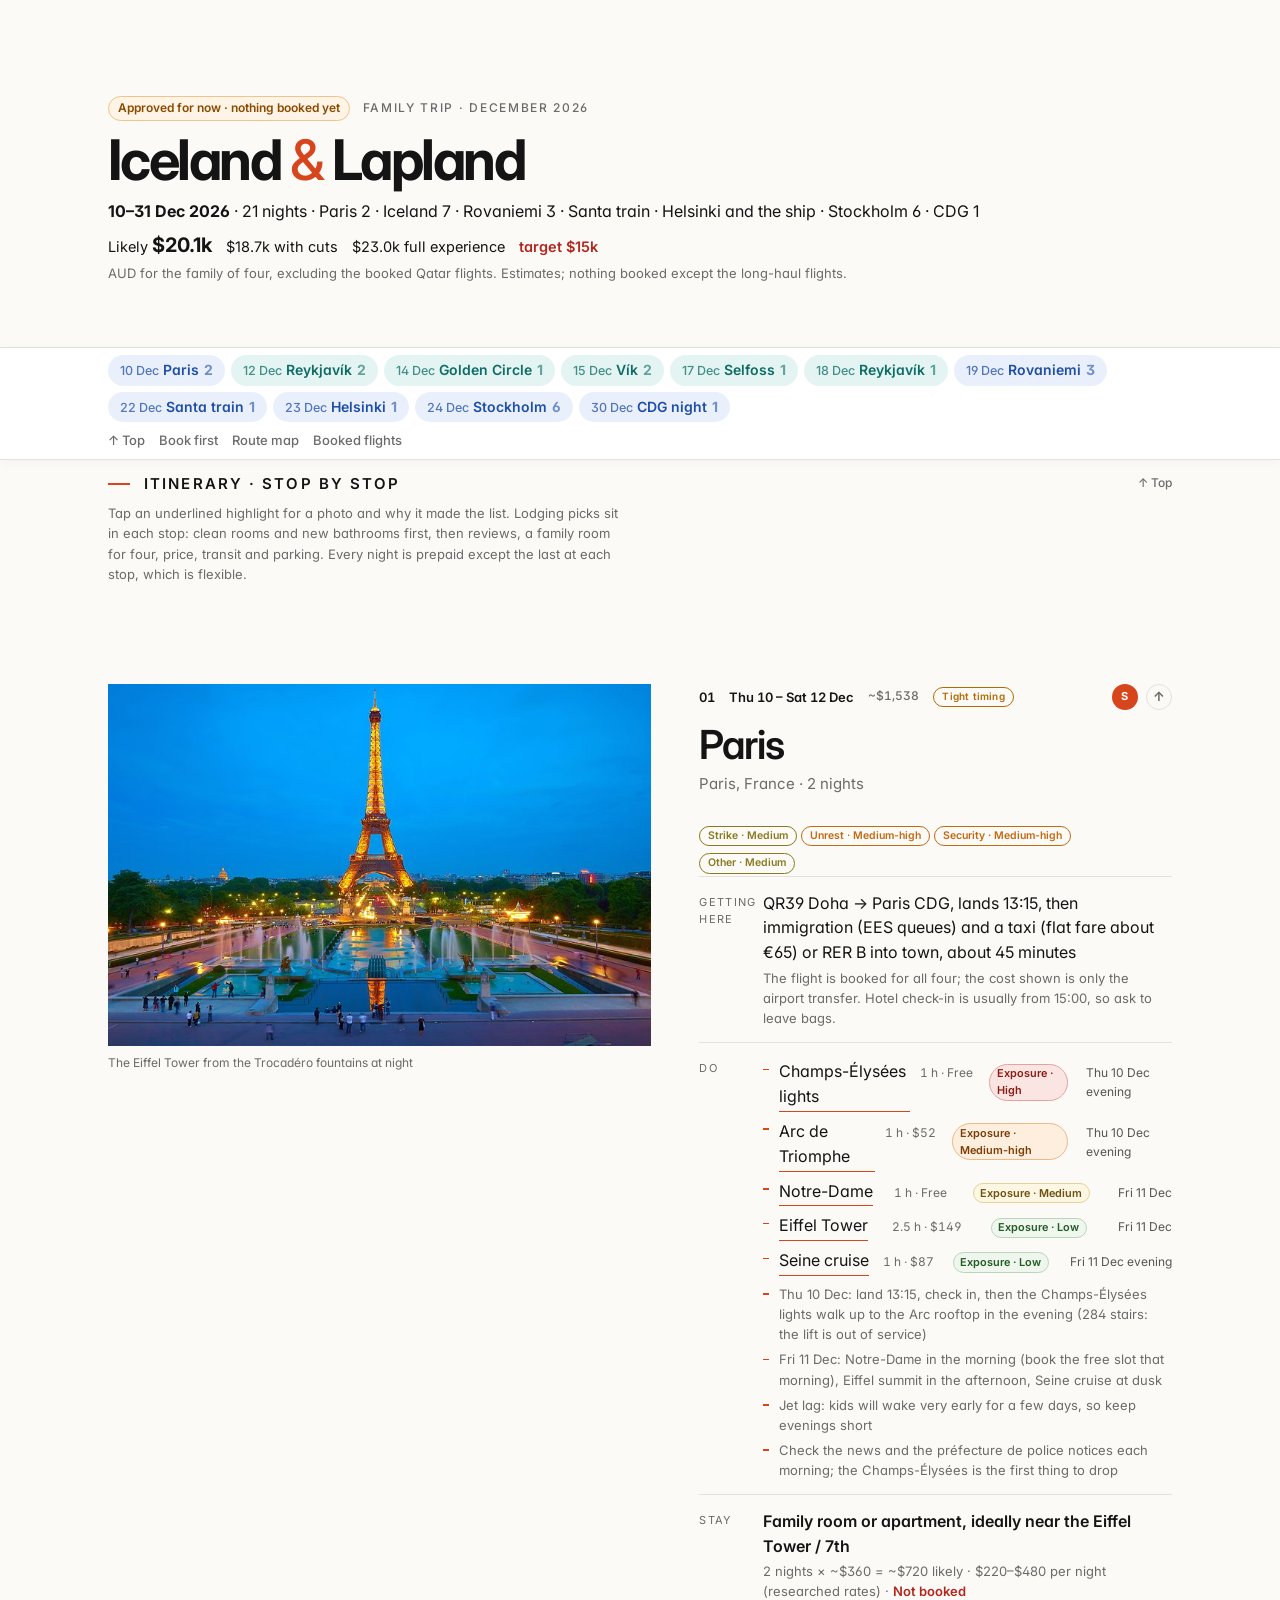
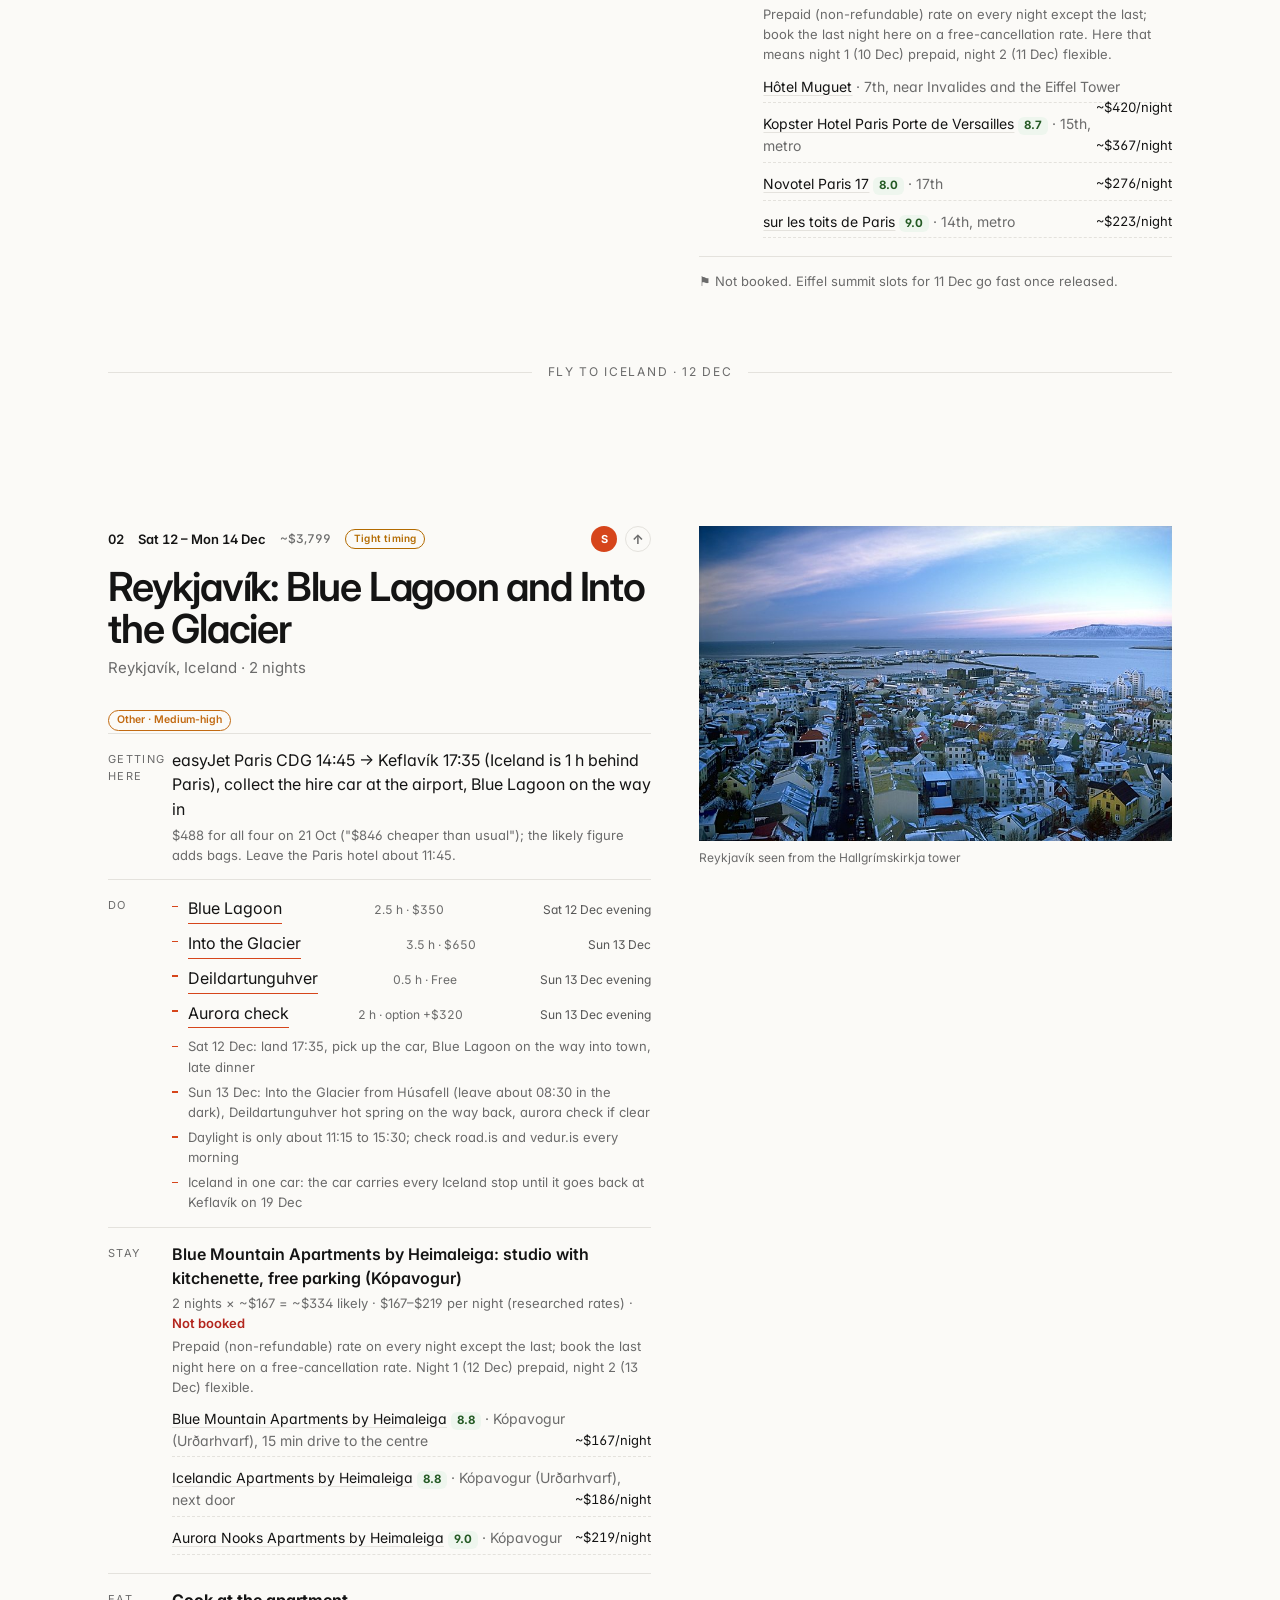
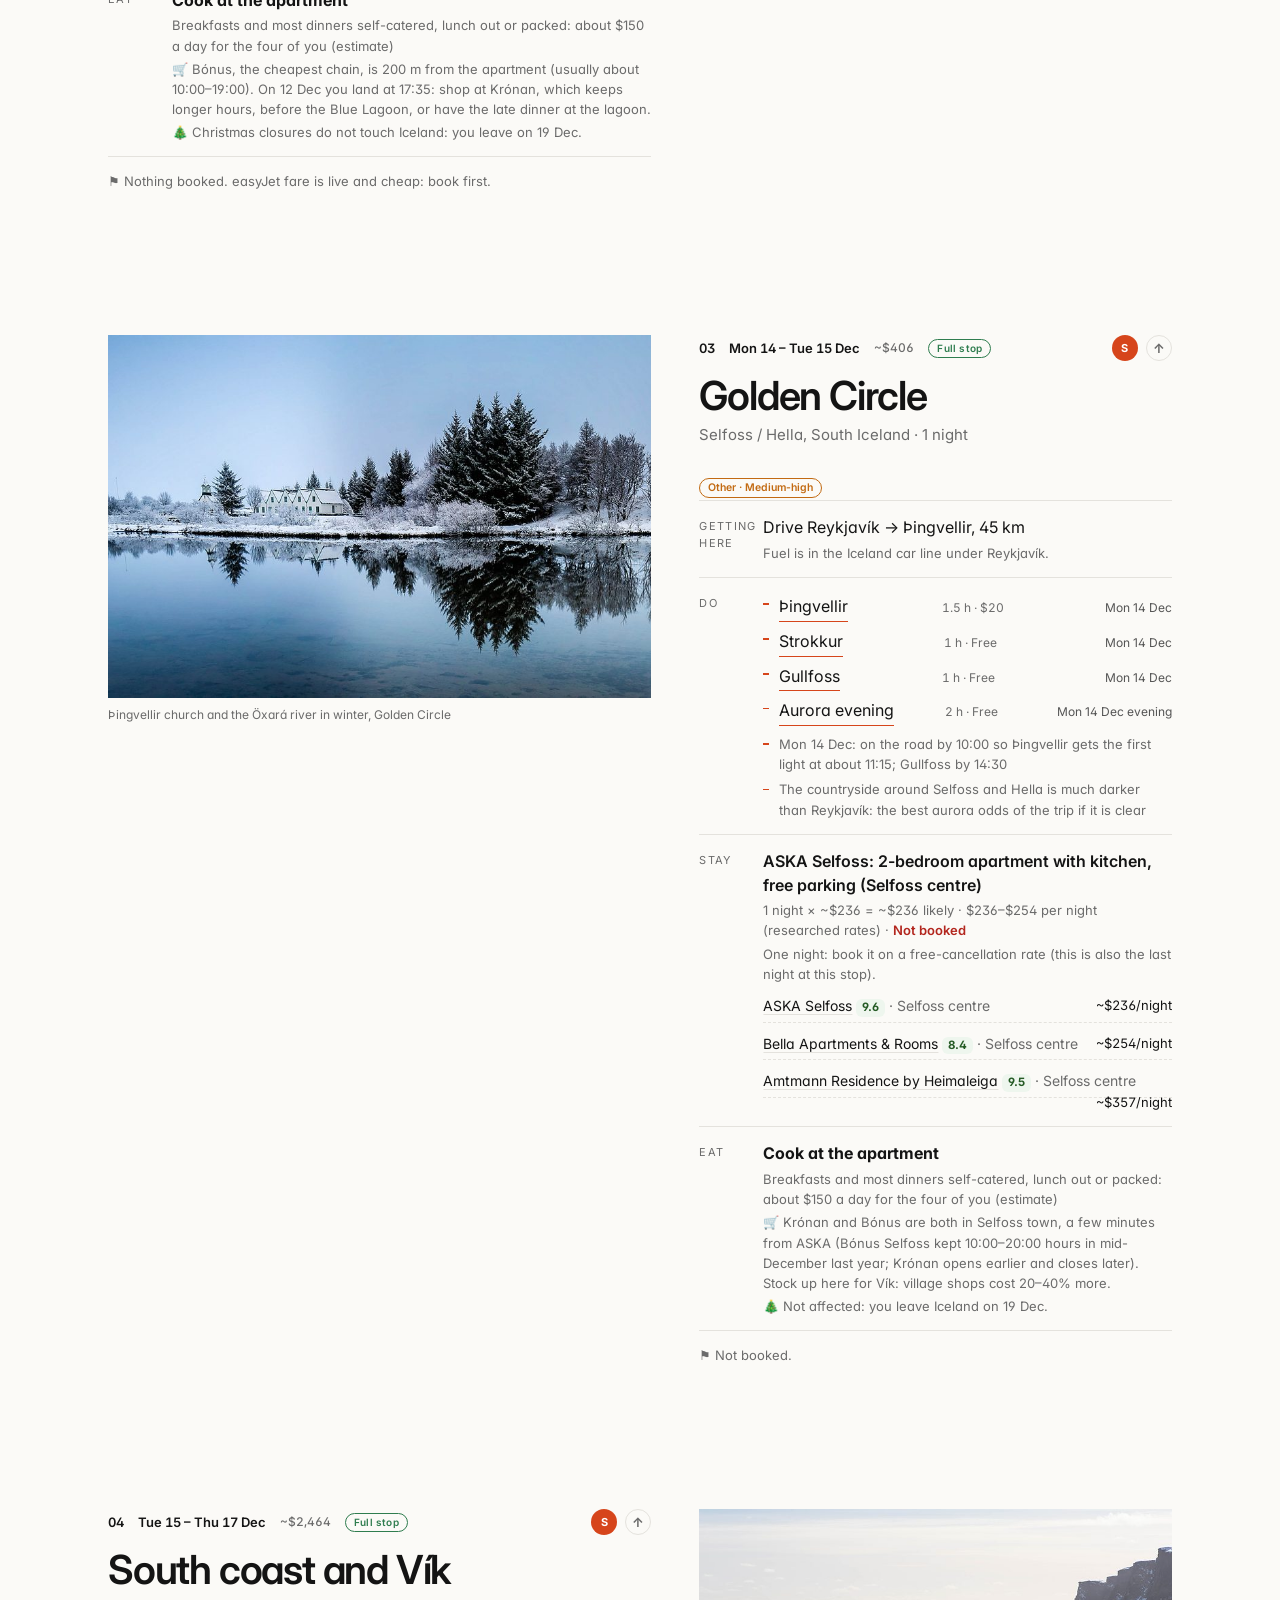
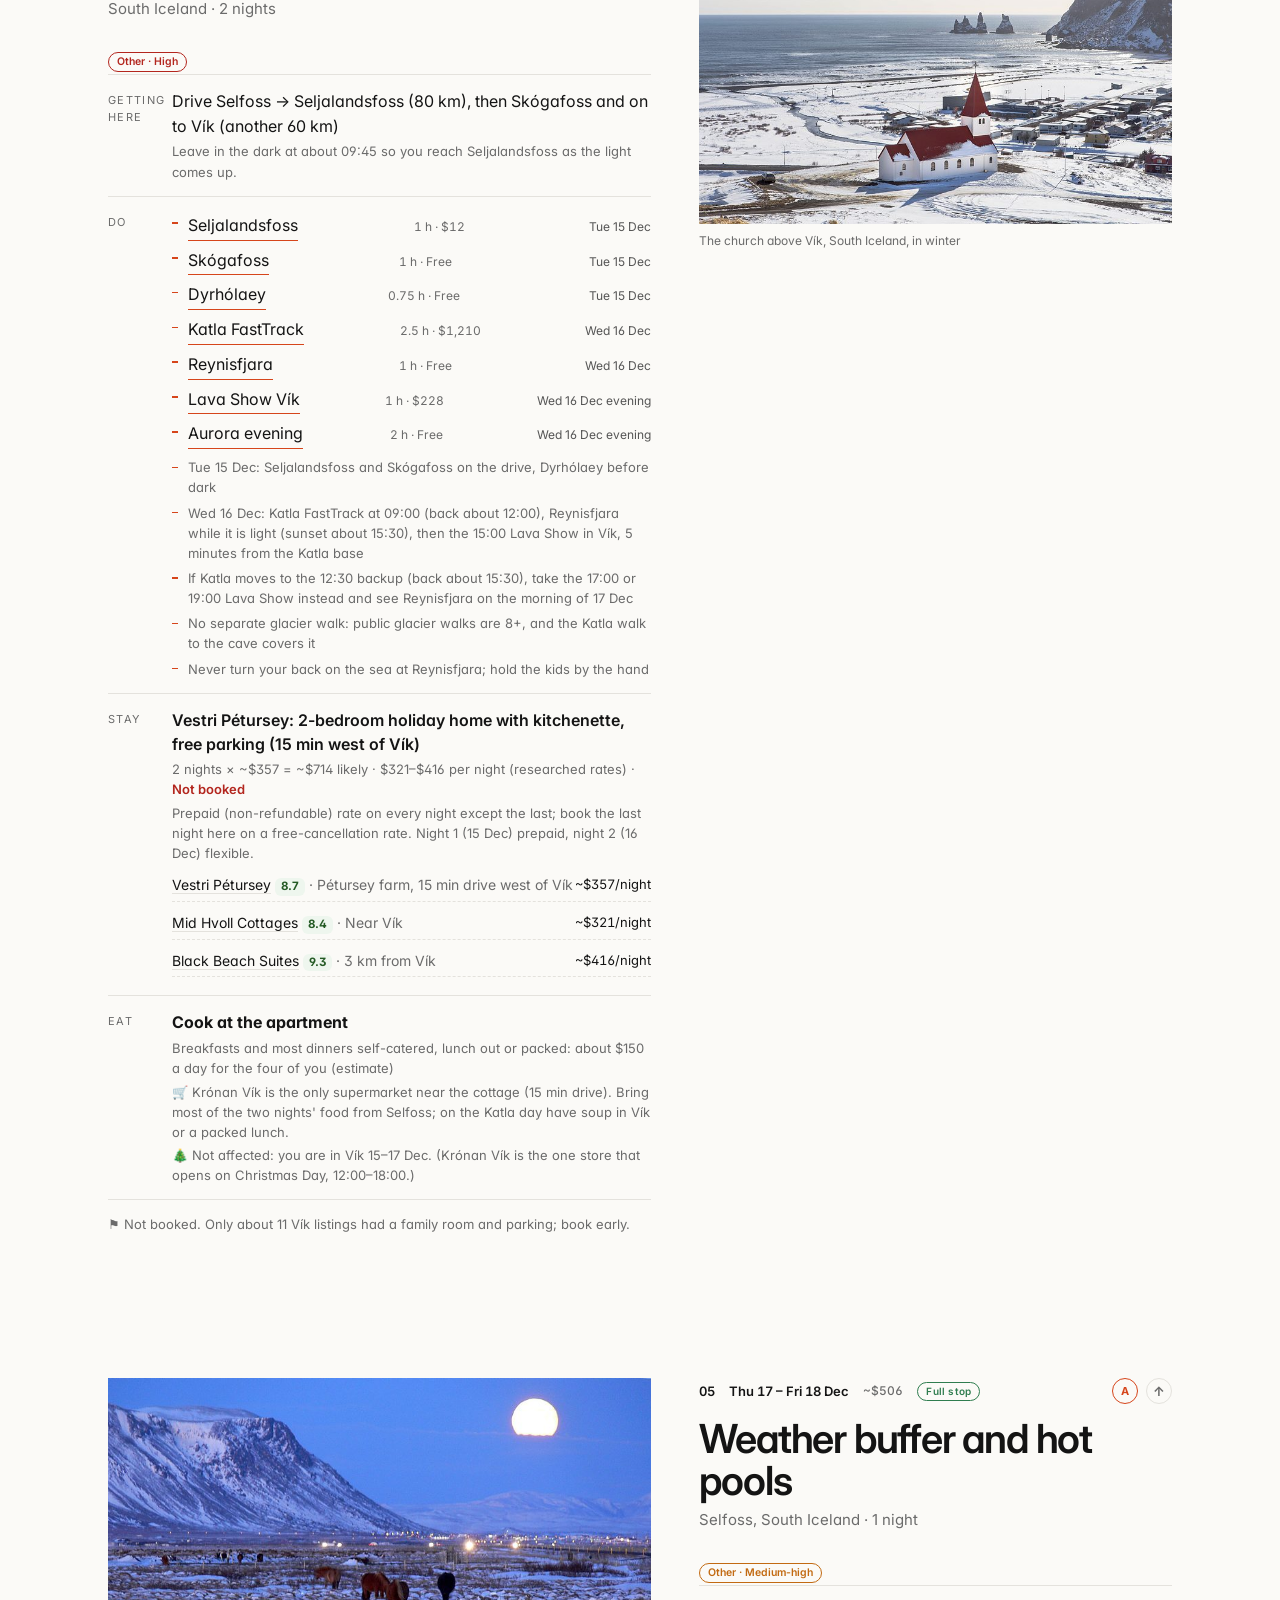
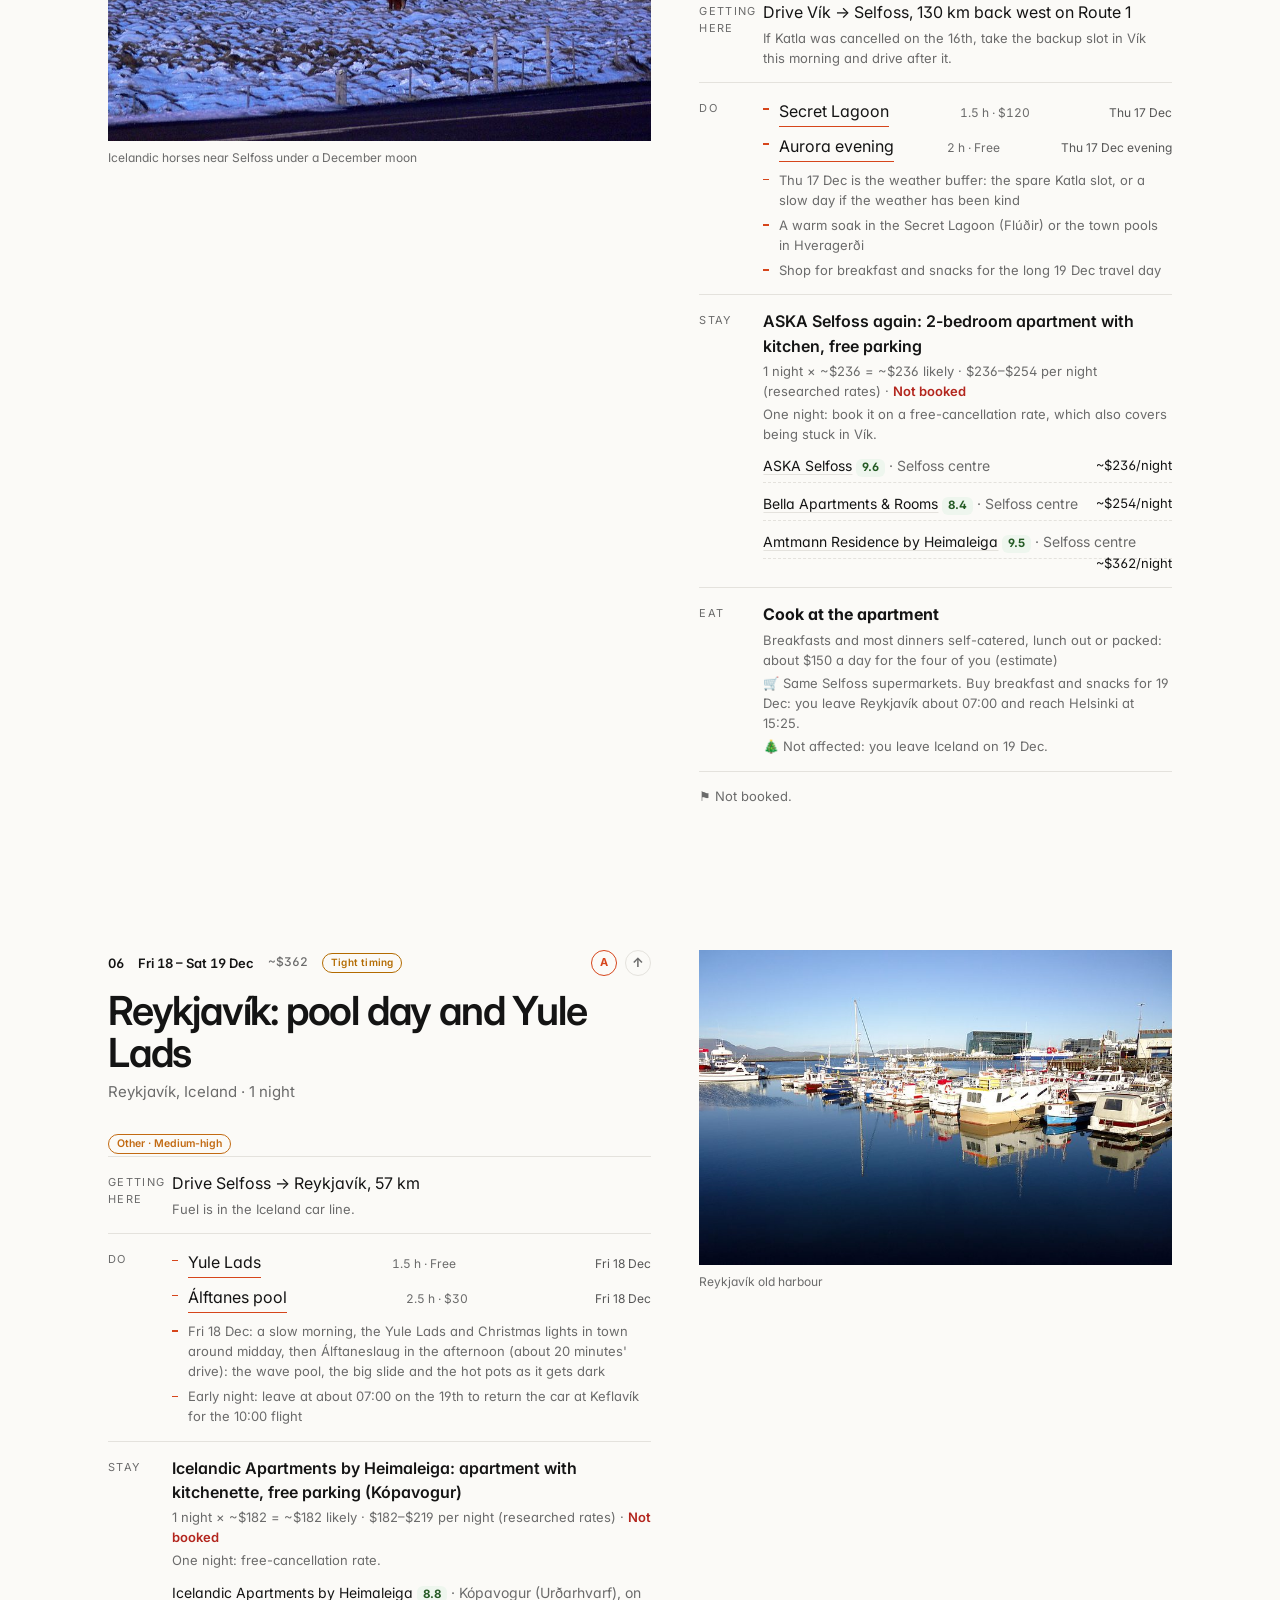
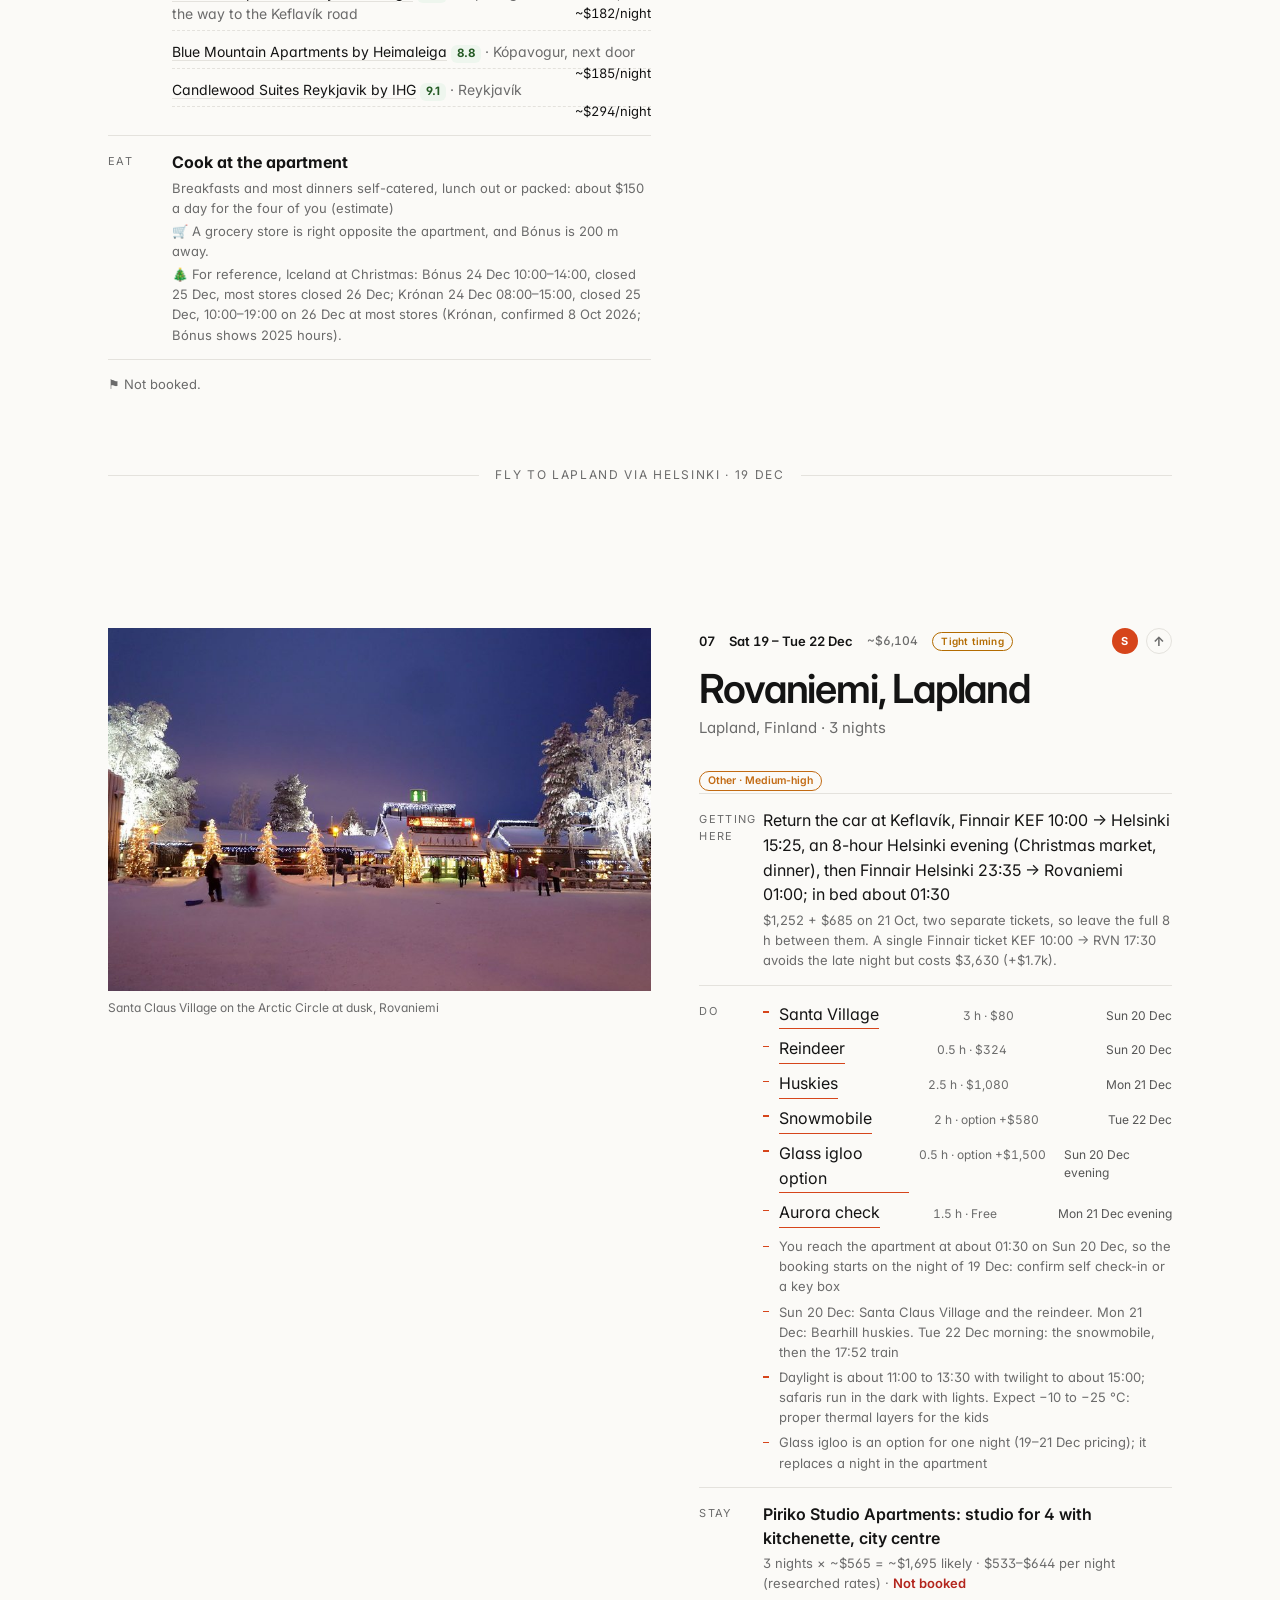
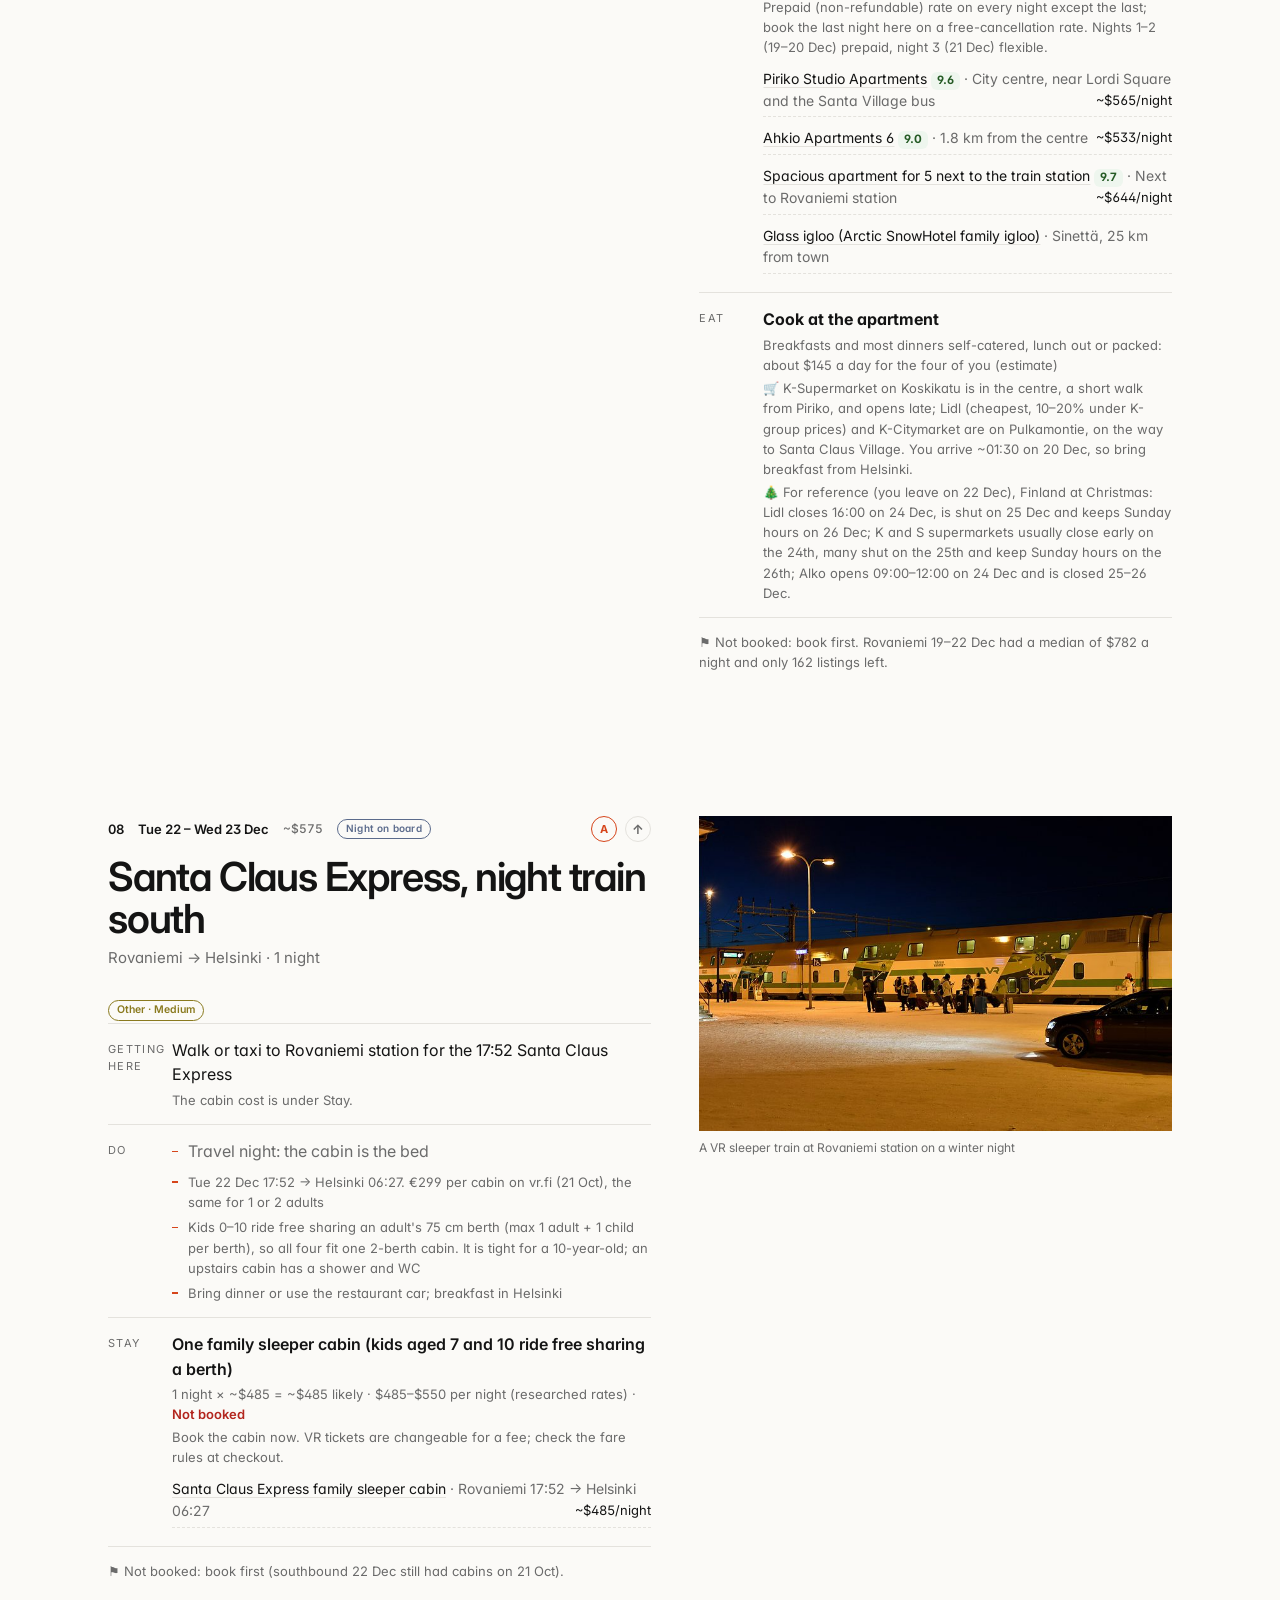
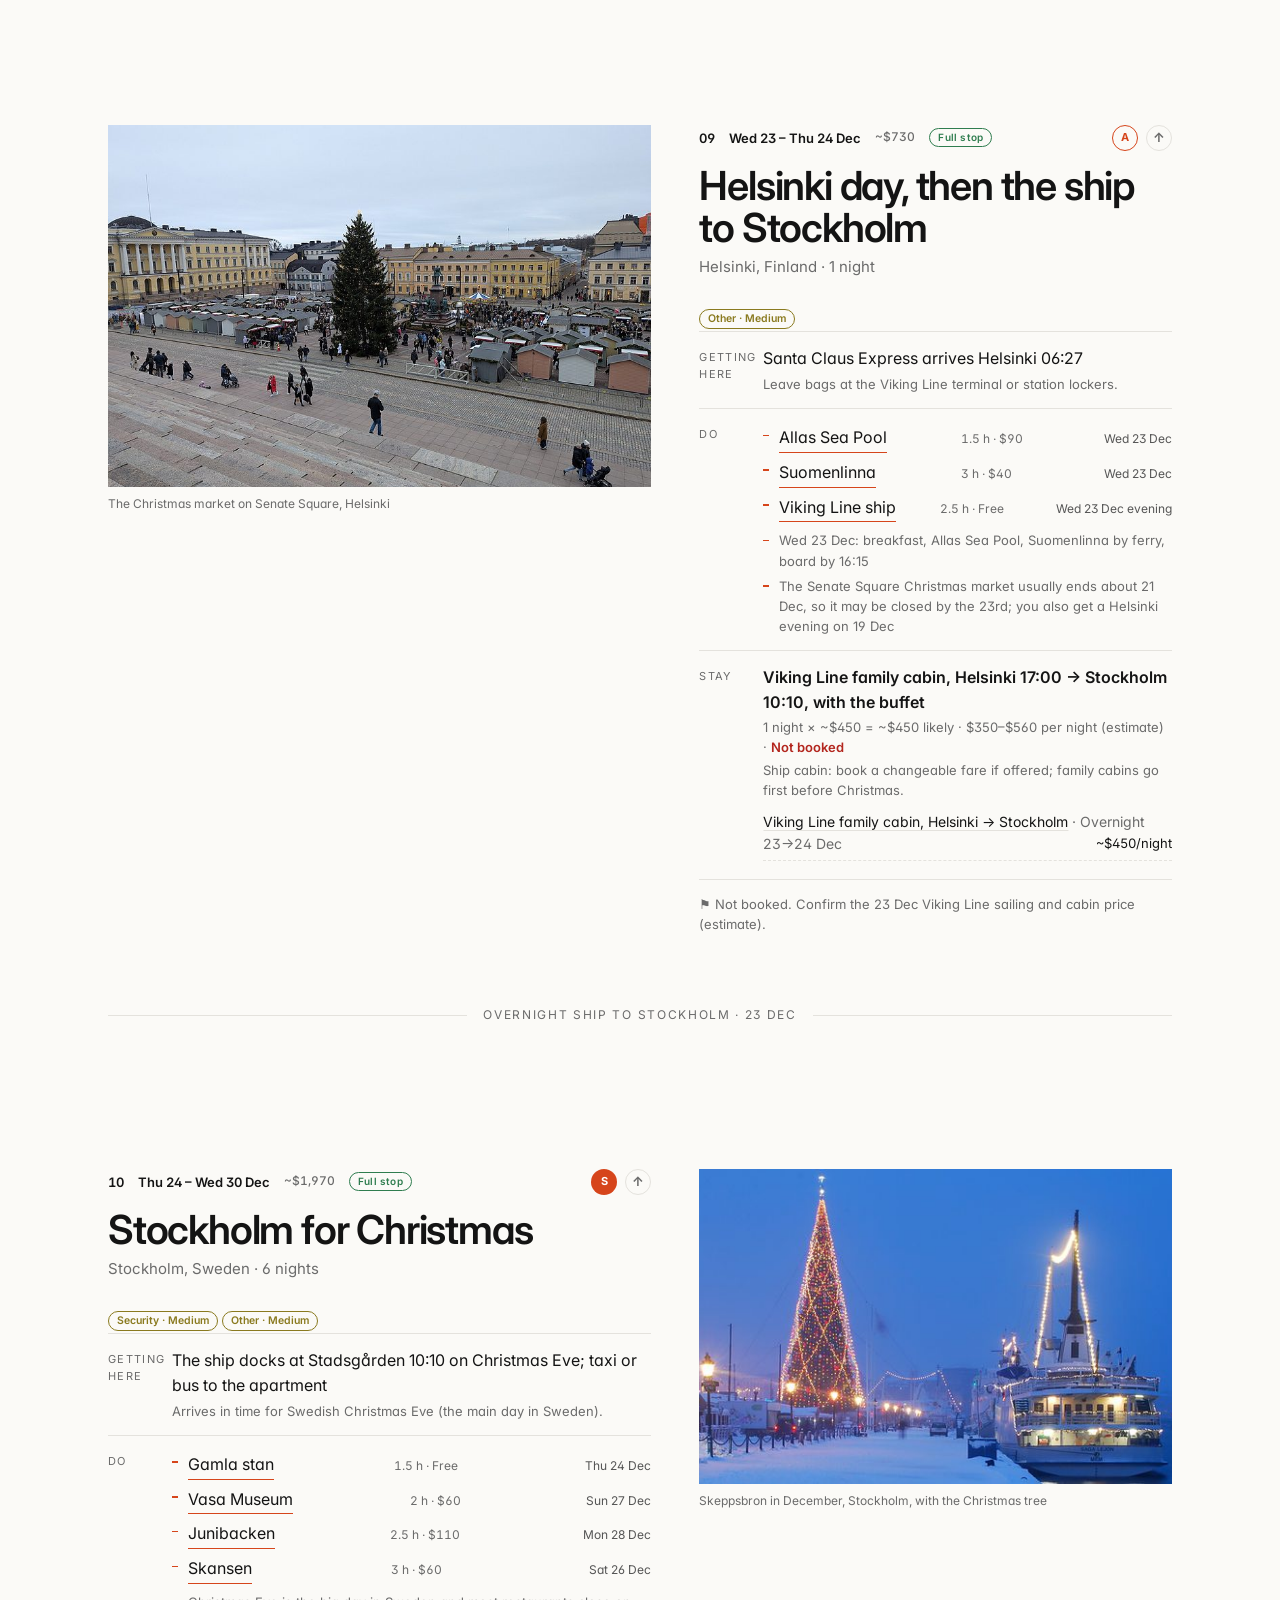
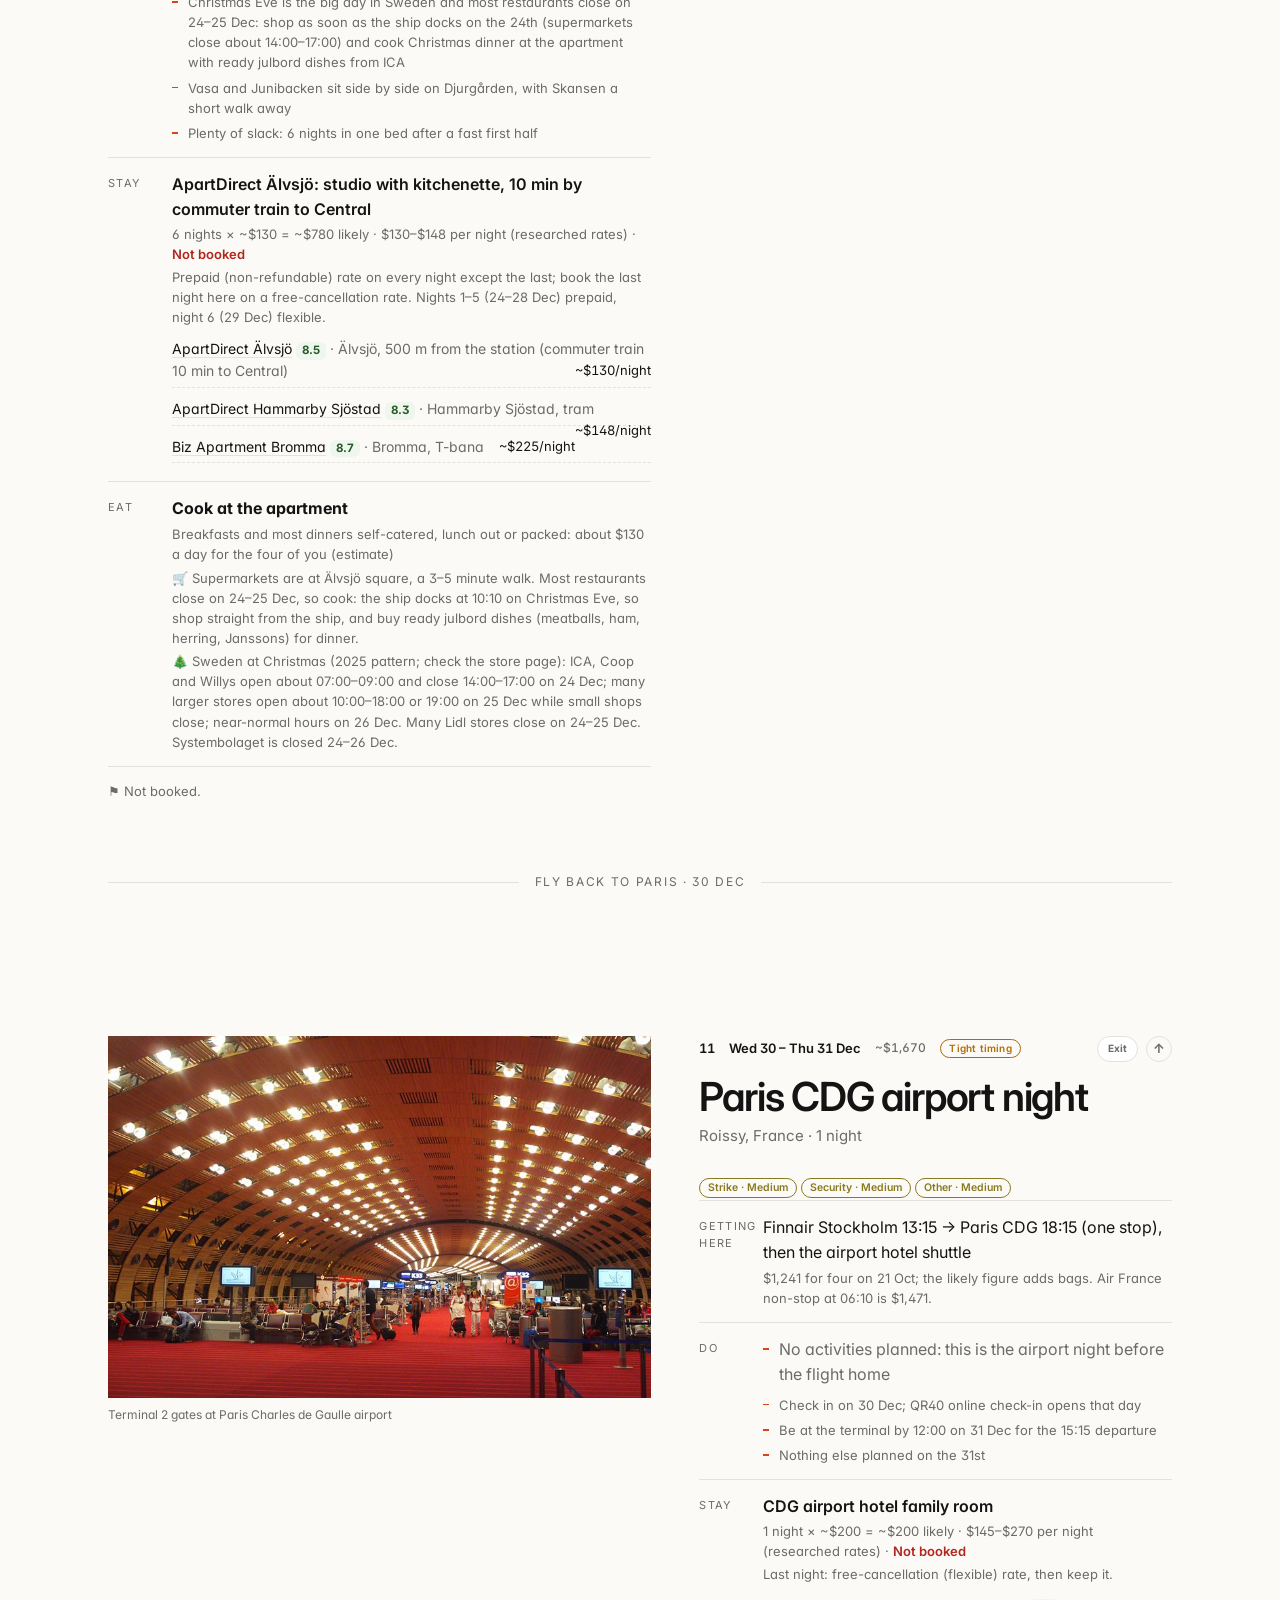
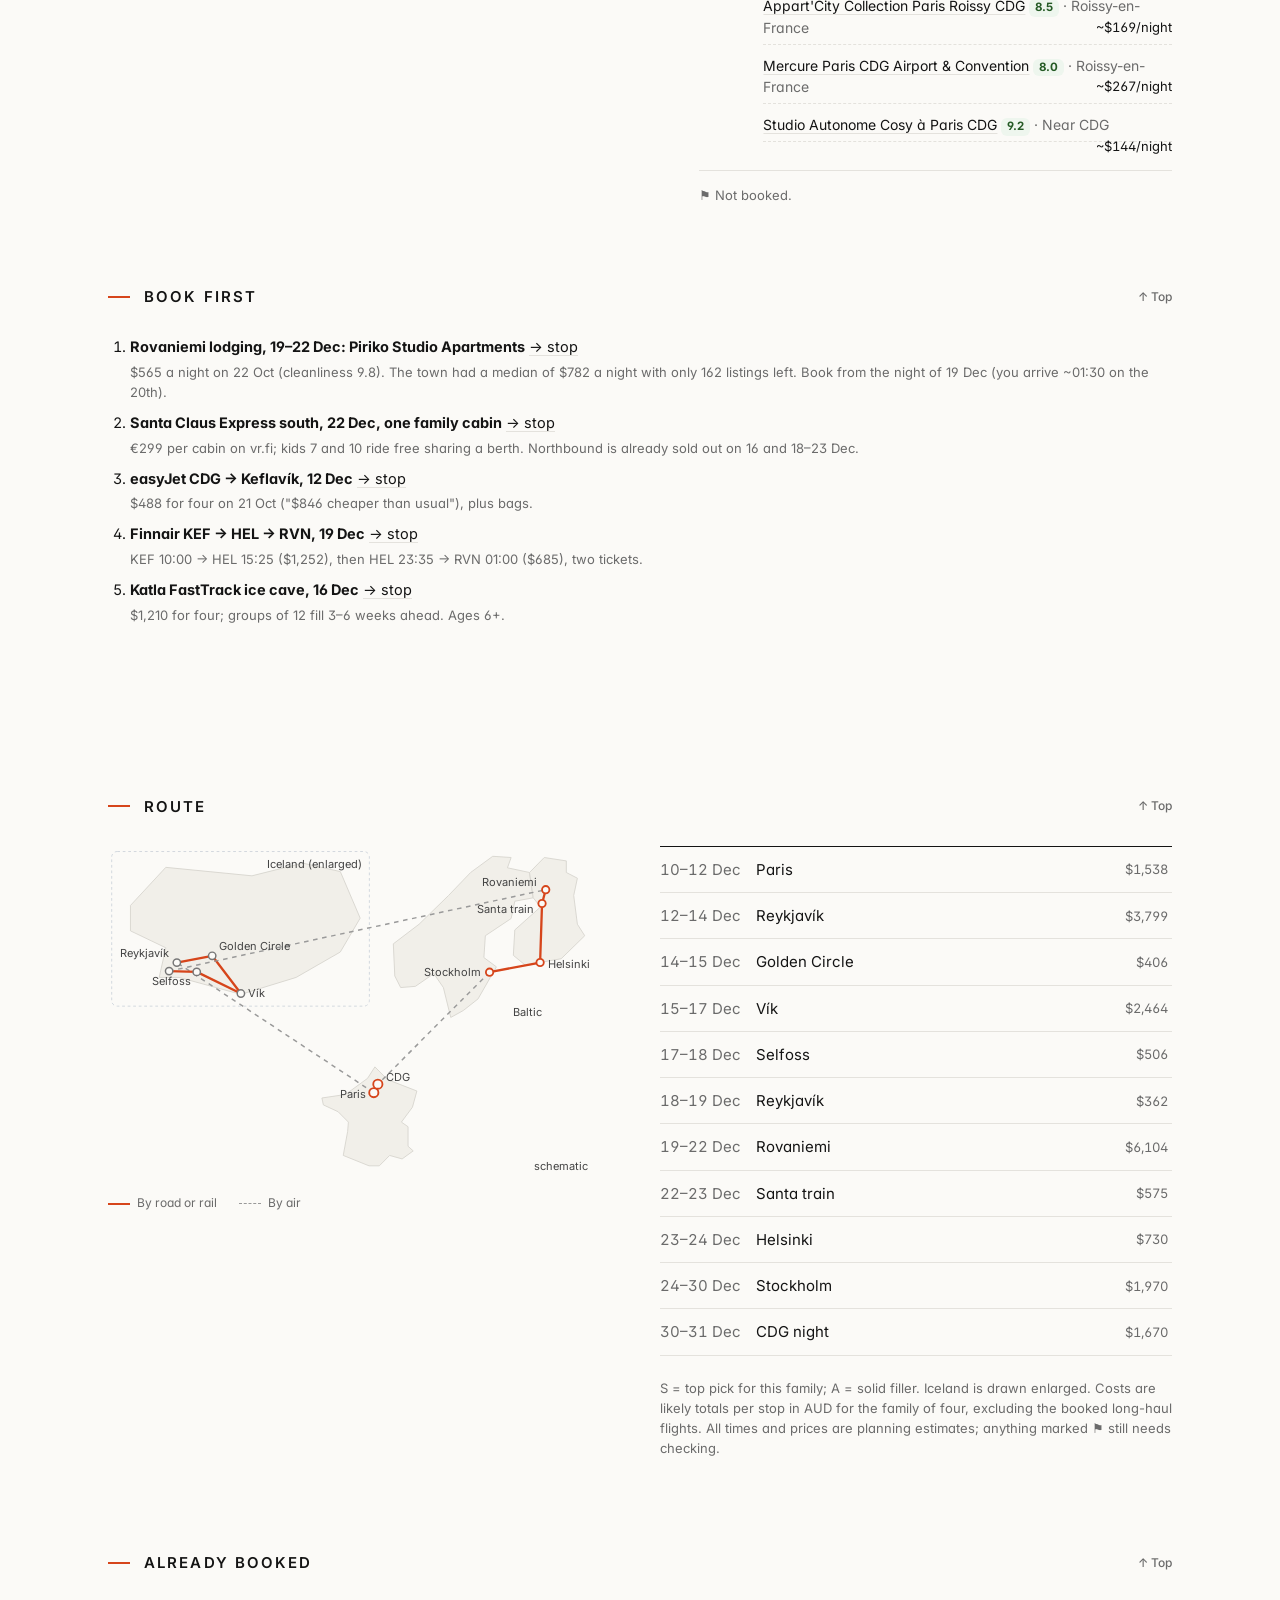
==== commit b1568dac: "Europe Dec 2026 D7: Lava Show moves to Vík (16 Dec, after Katla), Perlan replaced by Álftaneslaug, E" ====
--- a/europe-dec-2026/index.html
+++ b/europe-dec-2026/index.html
@@ -309,7 +309,7 @@
 <div class="eyebrow"><span class="hold">Approved for now · nothing booked yet</span> Family trip · December 2026</div>
 <h1>Iceland <span class="ar">&amp;</span> Lapland</h1>
 <p class="when"><b>10–31 Dec 2026</b> · <span id="st-nights"></span> nights · Paris 2 · Iceland 7 · Rovaniemi 3 · Santa train · Helsinki and the ship · Stockholm 6 · CDG 1</p>
-<p class="costrow"><span class="cl1">Likely <b>$20.4k</b></span><span>$19.0k with cuts</span><span>$23.3k full experience</span><span class="tgt">target $15k</span></p><p class="mute" style="font-size:13px;margin:2px 0 0">AUD for the family of four, excluding the booked Qatar flights. Estimates; nothing booked except the long-haul flights.</p>
+<p class="costrow"><span class="cl1">Likely <b>$20.1k</b></span><span>$18.7k with cuts</span><span>$23.0k full experience</span><span class="tgt">target $15k</span></p><p class="mute" style="font-size:13px;margin:2px 0 0">AUD for the family of four, excluding the booked Qatar flights. Estimates; nothing booked except the long-haul flights.</p>
 </div></header>
 <nav class="snav" aria-label="Jump to a stop"><div class="wrap"><div class="sx stopnav"><a href="#paris" class="rc" data-stop="paris"><span class="rd">10 Dec</span> Paris <b>2</b></a><a href="#rey1" class="rc is" data-stop="rey1"><span class="rd">12 Dec</span> Reykjavík <b>2</b></a><a href="#gc" class="rc is" data-stop="gc"><span class="rd">14 Dec</span> Golden Circle <b>1</b></a><a href="#vik" class="rc is" data-stop="vik"><span class="rd">15 Dec</span> Vík <b>2</b></a><a href="#sel" class="rc is" data-stop="sel"><span class="rd">17 Dec</span> Selfoss <b>1</b></a><a href="#rey2" class="rc is" data-stop="rey2"><span class="rd">18 Dec</span> Reykjavík <b>1</b></a><a href="#rov" class="rc" data-stop="rov"><span class="rd">19 Dec</span> Rovaniemi <b>3</b></a><a href="#train" class="rc" data-stop="train"><span class="rd">22 Dec</span> Santa train <b>1</b></a><a href="#hel" class="rc" data-stop="hel"><span class="rd">23 Dec</span> Helsinki <b>1</b></a><a href="#sto" class="rc" data-stop="sto"><span class="rd">24 Dec</span> Stockholm <b>6</b></a><a href="#cdg" class="rc" data-stop="cdg"><span class="rd">30 Dec</span> CDG night <b>1</b></a></div><div class="sx sx2"><a href="#top" class="rs2">↑ Top</a><a href="#bookfirst" class="rs2">Book first</a><a href="#route" class="rs2">Route map</a><a href="#booked" class="rs2">Booked flights</a></div></div></nav>
 <section id="stops" style="padding-top:12px"><div class="wrap"><h2><span>Itinerary · stop by stop</span><a class="totop" href="#top">↑ Top</a></h2>
@@ -344,7 +344,7 @@
 <div class="body"><div class="meta"><span class="num c-num">04</span><span class="date c-date"></span><span class="cpill c-costp" title="Likely cost for this stop (estimate)"></span><span class="vpill c-verdict"></span><span class="tier tS" title="S-tier">S</span><a class="tomap" href="#top" aria-label="Back to top" title="Back to top">↑</a></div>
 <h3>South coast and Vík</h3><p class="reg c-reg">South Iceland</p><div class="c-rk"></div>
 <dl><dt>Getting here</dt><dd>Drive Selfoss → Seljalandsfoss (80 km), then Skógafoss and on to Vík (another 60 km)<span class="sub">Leave in the dark at about 09:45 so you reach Seljalandsfoss as the light comes up.</span></dd>
-<dt>Do</dt><dd><ul class="acts"><li><button type="button" class="atr" data-attr="seljalandsfoss" data-stop="vik" data-act="0" aria-haspopup="dialog">Seljalandsfoss</button><span class="am">1 h · $12</span><span class="ad"></span></li><li><button type="button" class="atr" data-attr="skogafoss" data-stop="vik" data-act="1" aria-haspopup="dialog">Skógafoss</button><span class="am">1 h · Free</span><span class="ad"></span></li><li><button type="button" class="atr" data-attr="dyrholaey" data-stop="vik" data-act="2" aria-haspopup="dialog">Dyrhólaey</button><span class="am">0.75 h · Free</span><span class="ad"></span></li><li><button type="button" class="atr" data-attr="katla" data-stop="vik" data-act="3" aria-haspopup="dialog">Katla FastTrack</button><span class="am">2.5 h · $1,210</span><span class="ad"></span></li><li><button type="button" class="atr" data-attr="reynisfjara" data-stop="vik" data-act="4" aria-haspopup="dialog">Reynisfjara</button><span class="am">1 h · Free</span><span class="ad"></span></li><li><button type="button" class="atr" data-attr="aurora" data-stop="vik" data-act="5" aria-haspopup="dialog">Aurora evening</button><span class="am">2 h · Free</span><span class="ad"></span></li></ul><ul class="tips"><li>Tue 15 Dec: Seljalandsfoss and Skógafoss on the drive, Dyrhólaey before dark</li><li>Wed 16 Dec: Katla FastTrack (book the 09:00 so the 12:30 is a same-day backup), then Reynisfjara</li><li>No separate glacier walk: public glacier walks are 8+, and the Katla walk to the cave covers it</li><li>Never turn your back on the sea at Reynisfjara; hold the kids by the hand</li></ul></dd>
+<dt>Do</dt><dd><ul class="acts"><li><button type="button" class="atr" data-attr="seljalandsfoss" data-stop="vik" data-act="0" aria-haspopup="dialog">Seljalandsfoss</button><span class="am">1 h · $12</span><span class="ad"></span></li><li><button type="button" class="atr" data-attr="skogafoss" data-stop="vik" data-act="1" aria-haspopup="dialog">Skógafoss</button><span class="am">1 h · Free</span><span class="ad"></span></li><li><button type="button" class="atr" data-attr="dyrholaey" data-stop="vik" data-act="2" aria-haspopup="dialog">Dyrhólaey</button><span class="am">0.75 h · Free</span><span class="ad"></span></li><li><button type="button" class="atr" data-attr="katla" data-stop="vik" data-act="3" aria-haspopup="dialog">Katla FastTrack</button><span class="am">2.5 h · $1,210</span><span class="ad"></span></li><li><button type="button" class="atr" data-attr="reynisfjara" data-stop="vik" data-act="4" aria-haspopup="dialog">Reynisfjara</button><span class="am">1 h · Free</span><span class="ad"></span></li><li><button type="button" class="atr" data-attr="lavashow" data-stop="vik" data-act="5" aria-haspopup="dialog">Lava Show Vík</button><span class="am">1 h · $228</span><span class="ad"></span></li><li><button type="button" class="atr" data-attr="aurora" data-stop="vik" data-act="6" aria-haspopup="dialog">Aurora evening</button><span class="am">2 h · Free</span><span class="ad"></span></li></ul><ul class="tips"><li>Tue 15 Dec: Seljalandsfoss and Skógafoss on the drive, Dyrhólaey before dark</li><li>Wed 16 Dec: Katla FastTrack at 09:00 (back about 12:00), Reynisfjara while it is light (sunset about 15:30), then the 15:00 Lava Show in Vík, 5 minutes from the Katla base</li><li>If Katla moves to the 12:30 backup (back about 15:30), take the 17:00 or 19:00 Lava Show instead and see Reynisfjara on the morning of 17 Dec</li><li>No separate glacier walk: public glacier walks are 8+, and the Katla walk to the cave covers it</li><li>Never turn your back on the sea at Reynisfjara; hold the kids by the hand</li></ul></dd>
 <dt>Stay</dt><dd class="lodging"><b>Vestri Pétursey: 2-bedroom holiday home with kitchenette, free parking (15 min west of Vík)</b><span class="sub lodge"><span class="c-lodgetot">2 nights × ~$357 = ~$714 likely</span> · $321–$416 per night (researched rates) · <span class="nbk">Not booked</span></span><span class="sub">Prepaid (non-refundable) rate on every night except the last; book the last night here on a free-cancellation rate. Night 1 (15 Dec) prepaid, night 2 (16 Dec) flexible.</span><ul class="lopt"><li><a href="https://www.booking.com/hotel/is/vestri-petursey.en-gb.html" target="_blank" rel="noopener">Vestri Pétursey</a><span class="sc">8.7</span> <span class="mute">· Pétursey farm, 15 min drive west of Vík</span><span class="pr">~$357/night</span></li><li><a href="https://www.booking.com/hotel/is/mid-hvoll.en-gb.html" target="_blank" rel="noopener">Mid Hvoll Cottages</a><span class="sc">8.4</span> <span class="mute">· Near Vík</span><span class="pr">~$321/night</span></li><li><a href="https://www.booking.com/hotel/is/black-beach-suites.en-gb.html" target="_blank" rel="noopener">Black Beach Suites</a><span class="sc">9.3</span> <span class="mute">· 3 km from Vík</span><span class="pr">~$416/night</span></li></ul></dd><dt>Eat</dt><dd class="eat"><b>Cook at the apartment</b><span class="sub">Breakfasts and most dinners self-catered, lunch out or packed: about $150 a day for the four of you (estimate)</span><span class="sub">🛒 Krónan Vík is the only supermarket near the cottage (15 min drive). Bring most of the two nights&#x27; food from Selfoss; on the Katla day have soup in Vík or a packed lunch.</span><span class="sub">🎄 Not affected: you are in Vík 15–17 Dec. (Krónan Vík is the one store that opens on Christmas Day, 12:00–18:00.)</span></dd></dl>
 <p class="flag">⚑ Not booked. Only about 11 Vík listings had a family room and parking; book early.</p></div></article><span class="anc" id="dec17"></span><article class="stop" id="sel" aria-label="Weather buffer and hot pools">
 
@@ -354,13 +354,13 @@
 <dl><dt>Getting here</dt><dd>Drive Vík → Selfoss, 130 km back west on Route 1<span class="sub">If Katla was cancelled on the 16th, take the backup slot in Vík this morning and drive after it.</span></dd>
 <dt>Do</dt><dd><ul class="acts"><li><button type="button" class="atr" data-attr="secret" data-stop="sel" data-act="0" aria-haspopup="dialog">Secret Lagoon</button><span class="am">1.5 h · $120</span><span class="ad"></span></li><li><button type="button" class="atr" data-attr="aurora" data-stop="sel" data-act="1" aria-haspopup="dialog">Aurora evening</button><span class="am">2 h · Free</span><span class="ad"></span></li></ul><ul class="tips"><li>Thu 17 Dec is the weather buffer: the spare Katla slot, or a slow day if the weather has been kind</li><li>A warm soak in the Secret Lagoon (Flúðir) or the town pools in Hveragerði</li><li>Shop for breakfast and snacks for the long 19 Dec travel day</li></ul></dd>
 <dt>Stay</dt><dd class="lodging"><b>ASKA Selfoss again: 2-bedroom apartment with kitchen, free parking</b><span class="sub lodge"><span class="c-lodgetot">1 night × ~$236 = ~$236 likely</span> · $236–$254 per night (researched rates) · <span class="nbk">Not booked</span></span><span class="sub">One night: book it on a free-cancellation rate, which also covers being stuck in Vík.</span><ul class="lopt"><li><a href="https://www.booking.com/hotel/is/aska-selfoss.en-gb.html" target="_blank" rel="noopener">ASKA Selfoss</a><span class="sc">9.6</span> <span class="mute">· Selfoss centre</span><span class="pr">~$236/night</span></li><li><a href="https://www.booking.com/hotel/is/bella-guesthouse.en-gb.html" target="_blank" rel="noopener">Bella Apartments &amp; Rooms</a><span class="sc">8.4</span> <span class="mute">· Selfoss centre</span><span class="pr">~$254/night</span></li><li><a href="https://www.booking.com/hotel/is/amtmann-residence-by-heimaleiga.en-gb.html" target="_blank" rel="noopener">Amtmann Residence by Heimaleiga</a><span class="sc">9.5</span> <span class="mute">· Selfoss centre</span><span class="pr">~$362/night</span></li></ul></dd><dt>Eat</dt><dd class="eat"><b>Cook at the apartment</b><span class="sub">Breakfasts and most dinners self-catered, lunch out or packed: about $150 a day for the four of you (estimate)</span><span class="sub">🛒 Same Selfoss supermarkets. Buy breakfast and snacks for 19 Dec: you leave Reykjavík about 07:00 and reach Helsinki at 15:25.</span><span class="sub">🎄 Not affected: you leave Iceland on 19 Dec.</span></dd></dl>
-<p class="flag">⚑ Not booked.</p></div></article><span class="anc" id="dec18"></span><article class="stop" id="rey2" aria-label="Reykjavík: Lava Show and Perlan">
+<p class="flag">⚑ Not booked.</p></div></article><span class="anc" id="dec18"></span><article class="stop" id="rey2" aria-label="Reykjavík: pool day and Yule Lads">
 
 <figure class="ph"><img src="photos/hero_rey2-800.jpg" srcset="photos/hero_rey2-800.jpg 800w, photos/hero_rey2.jpg 1600w" sizes="(min-width:900px) 560px, 100vw" alt="Reykjavík old harbour" loading="lazy" decoding="async" width="1600" height="1067"><figcaption>Reykjavík old harbour</figcaption></figure>
 <div class="body"><div class="meta"><span class="num c-num">06</span><span class="date c-date"></span><span class="cpill c-costp" title="Likely cost for this stop (estimate)"></span><span class="vpill c-verdict"></span><span class="tier tA" title="A-tier">A</span><a class="tomap" href="#top" aria-label="Back to top" title="Back to top">↑</a></div>
-<h3>Reykjavík: Lava Show and Perlan</h3><p class="reg c-reg">Reykjavík, Iceland</p><div class="c-rk"></div>
+<h3>Reykjavík: pool day and Yule Lads</h3><p class="reg c-reg">Reykjavík, Iceland</p><div class="c-rk"></div>
 <dl><dt>Getting here</dt><dd>Drive Selfoss → Reykjavík, 57 km<span class="sub">Fuel is in the Iceland car line.</span></dd>
-<dt>Do</dt><dd><ul class="acts"><li><button type="button" class="atr" data-attr="lavashow" data-stop="rey2" data-act="0" aria-haspopup="dialog">Lava Show</button><span class="am">1 h · $230</span><span class="ad"></span></li><li><button type="button" class="atr" data-attr="perlan" data-stop="rey2" data-act="1" aria-haspopup="dialog">Perlan</button><span class="am">2 h · $270</span><span class="ad"></span></li><li><button type="button" class="atr" data-attr="laugardal" data-stop="rey2" data-act="2" aria-haspopup="dialog">Pool or Yule Lads</button><span class="am">1.5 h · $40</span><span class="ad"></span></li></ul><ul class="tips"><li>Fri 18 Dec: Lava Show and Perlan, then a pool or the Yule Lads in town</li><li>Early night: leave at about 07:00 on the 19th to return the car at Keflavík for the 10:00 flight</li></ul></dd>
+<dt>Do</dt><dd><ul class="acts"><li><button type="button" class="atr" data-attr="yulelads" data-stop="rey2" data-act="0" aria-haspopup="dialog">Yule Lads</button><span class="am">1.5 h · Free</span><span class="ad"></span></li><li><button type="button" class="atr" data-attr="alftanes" data-stop="rey2" data-act="1" aria-haspopup="dialog">Álftanes pool</button><span class="am">2.5 h · $30</span><span class="ad"></span></li></ul><ul class="tips"><li>Fri 18 Dec: a slow morning, the Yule Lads and Christmas lights in town around midday, then Álftaneslaug in the afternoon (about 20 minutes&#x27; drive): the wave pool, the big slide and the hot pots as it gets dark</li><li>Early night: leave at about 07:00 on the 19th to return the car at Keflavík for the 10:00 flight</li></ul></dd>
 <dt>Stay</dt><dd class="lodging"><b>Icelandic Apartments by Heimaleiga: apartment with kitchenette, free parking (Kópavogur)</b><span class="sub lodge"><span class="c-lodgetot">1 night × ~$182 = ~$182 likely</span> · $182–$219 per night (researched rates) · <span class="nbk">Not booked</span></span><span class="sub">One night: free-cancellation rate.</span><ul class="lopt"><li><a href="https://www.booking.com/hotel/is/icelandic-apartments.en-gb.html" target="_blank" rel="noopener">Icelandic Apartments by Heimaleiga</a><span class="sc">8.8</span> <span class="mute">· Kópavogur (Urðarhvarf), on the way to the Keflavík road</span><span class="pr">~$182/night</span></li><li><a href="https://www.booking.com/hotel/is/blue-mountain-apartments.en-gb.html" target="_blank" rel="noopener">Blue Mountain Apartments by Heimaleiga</a><span class="sc">8.8</span> <span class="mute">· Kópavogur, next door</span><span class="pr">~$185/night</span></li><li><a href="https://www.booking.com/hotel/is/candlewood-suites-reykjavik.en-gb.html" target="_blank" rel="noopener">Candlewood Suites Reykjavik by IHG</a><span class="sc">9.1</span> <span class="mute">· Reykjavík</span><span class="pr">~$294/night</span></li></ul></dd><dt>Eat</dt><dd class="eat"><b>Cook at the apartment</b><span class="sub">Breakfasts and most dinners self-catered, lunch out or packed: about $150 a day for the four of you (estimate)</span><span class="sub">🛒 A grocery store is right opposite the apartment, and Bónus is 200 m away.</span><span class="sub">🎄 For reference, Iceland at Christmas: Bónus 24 Dec 10:00–14:00, closed 25 Dec, most stores closed 26 Dec; Krónan 24 Dec 08:00–15:00, closed 25 Dec, 10:00–19:00 on 26 Dec at most stores (Krónan, confirmed 8 Oct 2026; Bónus shows 2025 hours).</span></dd></dl>
 <p class="flag">⚑ Not booked.</p></div></article><div class="divider"><span>Fly to Lapland via Helsinki · 19 Dec</span></div><span class="anc" id="dec19"></span><article class="stop" id="rov" aria-label="Rovaniemi, Lapland">
 
@@ -417,14 +417,14 @@
 <p class="bg-links">Background: <a href="north/">Pick your northern Europe</a> (the five combos and the Paris block) · <a href="iceland-lapland/">Iceland + Lapland routes</a> (where D7 came from) · <a href="experiences/">Experiences, tiered</a> (S/A/B, prices and age checks)</p>
 <div class="nbox"><p><b>Check:</b> Qatar changed the QR39 time on 20 Jul 2026 (08:05 to 08:10) and asked passengers to accept. Confirm in the Qantas/Velocity app or with the airline that the change is accepted on every booking. Booking references are kept off this public page.</p></div>
 </div></section>
-<footer><div class="wrap"><div class="eyebrow">Photo credits</div><ul><li>The Eiffel Tower from the Trocadéro fountains at night: <a href="https://commons.wikimedia.org/wiki/File:Paris,_view_from_Trocadero_at_night,_2010.jpg">Moyan Brenn from Italy</a>, CC BY 2.0, via Wikimedia Commons</li><li>Reykjavík seen from the Hallgrímskirkja tower: <a href="https://commons.wikimedia.org/wiki/File:Reykjav%C3%ADk_s%C3%A9%C3%B0_%C3%BAr_Hallgr%C3%ADmskirkju.jpeg">Andreas Tille</a>, CC BY-SA 3.0, via Wikimedia Commons</li><li>Þingvellir church and the Öxará river in winter, Golden Circle: <a href="https://commons.wikimedia.org/wiki/File:%C3%9Eingvallakirkja_%C3%9Eingvellir_at_-15%C2%B0C_-_panoramio.jpg">Jon Gretarsson</a>, CC BY-SA 3.0, via Wikimedia Commons</li><li>The church above Vík, South Iceland, in winter: <a href="https://commons.wikimedia.org/wiki/File:A_village_church_in_winter_(Unsplash).jpg">Jon Flobrant jonflobrant</a>, CC0, via Wikimedia Commons</li><li>Icelandic horses near Selfoss under a December moon: <a href="https://commons.wikimedia.org/wiki/File:Selfoss_im_Dezember.jpg">Christian Bickel</a>, CC BY-SA 2.0 de, via Wikimedia Commons</li><li>Reykjavík old harbour: <a href="https://commons.wikimedia.org/wiki/File:Reykjavik_old_harbour_(6046082168).jpg">Aapo Haapanen from Tampere, Finland</a>, CC BY 2.0, via Wikimedia Commons</li><li>Santa Claus Village on the Arctic Circle at dusk, Rovaniemi: <a href="https://commons.wikimedia.org/wiki/File:Santa_Claus_Village_(5306867729).jpg">Timo Newton-Syms from Helsinki, Finland and Chalfont St Giles, Bucks, UK</a>, CC BY-SA 2.0, via Wikimedia Commons</li><li>A VR sleeper train at Rovaniemi station on a winter night: <a href="https://commons.wikimedia.org/wiki/File:Sleeper_train_in_Rovaniemi_railway_station_20170201.jpg">Tyg728</a>, CC BY-SA 4.0, via Wikimedia Commons</li><li>The Christmas market on Senate Square, Helsinki: <a href="https://commons.wikimedia.org/wiki/File:Helsinki_christmas_market_-_20241130_-_04.jpg">AleWi</a>, CC BY-SA 4.0, via Wikimedia Commons</li><li>Skeppsbron in December, Stockholm, with the Christmas tree: <a href="https://commons.wikimedia.org/wiki/File:Skeppsbron_december_2010.JPG">ArildV</a>, CC BY-SA 3.0, via Wikimedia Commons</li><li>Terminal 2 gates at Paris Charles de Gaulle airport: <a href="https://commons.wikimedia.org/wiki/File:CDG_terminal_gates_K32_and_K33.jpg">Ypsilon from Finland</a>, CC0, via Wikimedia Commons</li></ul><div class="eyebrow">Highlight photos (shown in popups)</div><ul><li>The Eiffel Tower and the Pont Alexandre III at dusk: <a href="https://commons.wikimedia.org/wiki/File:Eiffel_Tower_and_Pont_Alexandre_III_at_night.jpg">Getfunky Paris</a>, CC BY 2.0</li><li>A Bateau Mouche on the Seine near the Eiffel Tower: <a href="https://commons.wikimedia.org/wiki/File:Bateau_Mouche_on_river_Seine_near_the_Pont_d%27I%C3%A9na_and_Eiffel_Tower_in_Paris,_France.jpg">Jean-Pierre</a>, CC BY-SA 2.0</li><li>Notre-Dame de Paris west façade after the restoration: <a href="https://commons.wikimedia.org/wiki/File:Notre_Dame_west_facade_2025-09-02_-_07.jpg">The wub</a>, CC BY-SA 4.0</li><li>The Arc de Triomphe at night: <a href="https://commons.wikimedia.org/wiki/File:Arc_de_Triomphe_de_l%27%C3%89toile_at_night_vertical_fix.jpg">Wilfredor</a>, CC0</li><li>Christmas illuminations on the Champs-Élysées, 2024: <a href="https://commons.wikimedia.org/wiki/File:Christmas_Illumination_Champs-Elys%C3%A9es,_Paris_(2011).jpg">photo by Didier Boy de la Tour copyright ACT lighting design 20011</a>, CC BY 3.0</li><li>Walking path in the Þingvellir rift valley, winter: <a href="https://commons.wikimedia.org/wiki/File:%C3%9Eingvellir_in_southwestern_Iceland_is_the_site_of_a_rift_valley_that_marks_the_crest_of_the_Mid-Atlantic_Ridge._It_is_also_home_to_%C3%9Eingvallavatn,_the_largest_natural_lake_in_Iceland._(15383986903).jpg">Bryan Ledgard</a>, CC BY 2.0</li><li>Strokkur geyser erupting: <a href="https://commons.wikimedia.org/wiki/File:Strokkur_geyser_eruption,_close-up_view.jpg">Andreas Tille</a>, CC BY-SA 3.0</li><li>Gullfoss waterfall in winter snow: <a href="https://commons.wikimedia.org/wiki/File:Iceland_-_2017-02-22_-_Gullfoss_-_3684.jpg">Pierre-Selim Huard</a>, CC BY 4.0</li><li>Seljalandsfoss in winter: <a href="https://commons.wikimedia.org/wiki/File:Seljalandsfoss_(16467797491).jpg">sergejf</a>, CC BY-SA 2.0</li><li>Skógafoss in winter: <a href="https://commons.wikimedia.org/wiki/File:Skogafoss_in_winter.jpg">Martyn Smith</a>, CC BY 2.0</li><li>Reynisfjara black sand beach and sea stacks: <a href="https://commons.wikimedia.org/wiki/File:Reynisfjara_Black_Sand_Beach_1991_-_Iceland_-_explored_30.10.24_-_Flickr_-_greenoid.jpg">Frerk Meyer from Buchholz in der Nordheide, Niedersachsen</a>, CC BY-SA 2.0</li><li>The Dyrhólaey sea arch: <a href="https://commons.wikimedia.org/wiki/File:Dyrh%C3%B3laey,_Su%C3%B0urland,_Islandia,_2014-08-17,_DD_140.jpg">Diego Delso</a>, CC BY-SA 4.0</li><li>Vík church above the village (the Lava Show has no free photo): <a href="https://commons.wikimedia.org/wiki/File:Fagradalsfjall_volcano_lava_close-up.jpg">Mokslo Sriuba</a>, CC BY-SA 4.0</li><li>Reykjavík seen from the Perlan viewing deck: <a href="https://commons.wikimedia.org/wiki/File:Perlan_Dome_from_Hallgr%C3%ADmskirkja_2019.jpg">Steven Lek</a>, CC BY-SA 4.0</li><li>Laugardalslaug, Reykjavík&#x27;s big geothermal pool: <a href="https://commons.wikimedia.org/wiki/File:Laugardalslaug_tribune.jpg">Ohlen</a>, Public domain</li><li>Aurora over the Icelandic landscape: <a href="https://commons.wikimedia.org/wiki/File:Aurora_Borealis_-_Iceland_-_2_Nov._2013.jpg">Francisco Diez from Toronto, Canada</a>, CC BY 2.0</li><li>The Blue Lagoon geothermal spa in its lava field near Grindavík: <a href="https://commons.wikimedia.org/wiki/File:Blue_Lagoon_Geothermal_Spa,_Grindav%C3%ADk,_Iceland_(37917013312).jpg">sikeri from Silver Spring, MD, USA</a>, CC BY 2.0</li><li>Inside the Into the Glacier tunnel in Langjökull: <a href="https://commons.wikimedia.org/wiki/File:Chilling_Into_The_Glacier_Langjokull_Iceland_Color_Street_Photography_(213509329).jpeg">Giuseppe Milo</a>, CC BY 3.0</li><li>Deildartunguhver, Europe&#x27;s most powerful hot spring: <a href="https://commons.wikimedia.org/wiki/File:Deildartunguhver_(14430128136).jpg">Rob Oo from NL</a>, CC BY 2.0</li><li>A natural Icelandic ice cave with blue ice and volcanic ash bands: <a href="https://commons.wikimedia.org/wiki/File:Ice_Cave_Explorer_-_Iceland.jpg">Eric Kilby</a>, CC BY-SA 2.0</li><li>Santa Claus Village on the Arctic Circle at dusk: <a href="https://commons.wikimedia.org/wiki/File:Santa_Claus_Village_(5306867729).jpg">Timo Newton-Syms from Helsinki, Finland and Chalfont St Giles, Bucks, UK</a>, CC BY-SA 2.0</li><li>A reindeer harnessed to a sleigh (illustrative, not at Santa Claus Village): <a href="https://commons.wikimedia.org/wiki/File:%D0%A1%D0%B5%D0%B2%D0%B5%D1%80%D0%BD%D1%8B%D0%B9_%D0%BE%D0%BB%D0%B5%D0%BD%D1%8C_%D0%B2_%D1%83%D0%BF%D1%80%D1%8F%D0%B6%D0%BA%D0%B5.jpg">Alyunina</a>, CC BY 4.0</li><li>A husky team running on a snowy forest trail (illustrative, not Bearhill): <a href="https://commons.wikimedia.org/wiki/File:Go,_go,_go..._(16717595047).jpg">Markus Trienke</a>, CC BY-SA 2.0</li><li>Snowmobiles crossing snow in Finland (illustrative): <a href="https://commons.wikimedia.org/wiki/File:Snowmobiles_(12525089445).jpg">Timo Newton-Syms from Helsinki, Finland &amp; Maidenhead, Berkshire, UK</a>, CC BY-SA 2.0</li><li>A glass aurora igloo in snow-free Iceland (illustrative of the idea, not the Rovaniemi igloo): <a href="https://commons.wikimedia.org/wiki/File:Aurora-Igloo-Hella-Iceland.jpg">Alidrunela12</a>, CC BY 4.0</li><li>Allas Sea Pool in the snow, Helsinki harbour: <a href="https://commons.wikimedia.org/wiki/File:Allas_Sea_Pool_Feb_18.jpg">Onsilla / Wikimedia Commons</a>, CC BY-SA 4.0</li><li>Suomenlinna in winter, Helsinki: <a href="https://commons.wikimedia.org/wiki/File:Suomenlinna_winter_-_Marit_Henriksson.jpg">Marit Henriksson</a>, CC BY-SA 4.0</li><li>A Viking Line ship at Stadsgården, Stockholm, in December: <a href="https://commons.wikimedia.org/wiki/File:Viking_Line_-_Gabriella_i_Stadsg%C3%A5rden_20221201_01.jpg">AleWi</a>, CC BY-SA 4.0</li><li>The Christmas market on Stortorget, Gamla stan: <a href="https://commons.wikimedia.org/wiki/File:Gamla_stans_Julmarknad_2009j.jpg">Holger.Ellgaard</a>, CC BY-SA 3.0</li><li>Inside the Vasa Museum, Stockholm: <a href="https://commons.wikimedia.org/wiki/File:Vasa_Museum_interior_3.jpg">Steven Lek</a>, CC BY-SA 4.0</li><li>Junibacken, the Astrid Lindgren house on Djurgården: <a href="https://commons.wikimedia.org/wiki/File:Junibacken_November_2024_01.jpg">ArildV</a>, CC BY-SA 4.0</li><li>Skansen open-air museum in winter: <a href="https://commons.wikimedia.org/wiki/File:Skansens_julmarknad_2013.jpg">Holger.Ellgaard</a>, CC BY-SA 3.0</li></ul>
+<footer><div class="wrap"><div class="eyebrow">Photo credits</div><ul><li>The Eiffel Tower from the Trocadéro fountains at night: <a href="https://commons.wikimedia.org/wiki/File:Paris,_view_from_Trocadero_at_night,_2010.jpg">Moyan Brenn from Italy</a>, CC BY 2.0, via Wikimedia Commons</li><li>Reykjavík seen from the Hallgrímskirkja tower: <a href="https://commons.wikimedia.org/wiki/File:Reykjav%C3%ADk_s%C3%A9%C3%B0_%C3%BAr_Hallgr%C3%ADmskirkju.jpeg">Andreas Tille</a>, CC BY-SA 3.0, via Wikimedia Commons</li><li>Þingvellir church and the Öxará river in winter, Golden Circle: <a href="https://commons.wikimedia.org/wiki/File:%C3%9Eingvallakirkja_%C3%9Eingvellir_at_-15%C2%B0C_-_panoramio.jpg">Jon Gretarsson</a>, CC BY-SA 3.0, via Wikimedia Commons</li><li>The church above Vík, South Iceland, in winter: <a href="https://commons.wikimedia.org/wiki/File:A_village_church_in_winter_(Unsplash).jpg">Jon Flobrant jonflobrant</a>, CC0, via Wikimedia Commons</li><li>Icelandic horses near Selfoss under a December moon: <a href="https://commons.wikimedia.org/wiki/File:Selfoss_im_Dezember.jpg">Christian Bickel</a>, CC BY-SA 2.0 de, via Wikimedia Commons</li><li>Reykjavík old harbour: <a href="https://commons.wikimedia.org/wiki/File:Reykjavik_old_harbour_(6046082168).jpg">Aapo Haapanen from Tampere, Finland</a>, CC BY 2.0, via Wikimedia Commons</li><li>Santa Claus Village on the Arctic Circle at dusk, Rovaniemi: <a href="https://commons.wikimedia.org/wiki/File:Santa_Claus_Village_(5306867729).jpg">Timo Newton-Syms from Helsinki, Finland and Chalfont St Giles, Bucks, UK</a>, CC BY-SA 2.0, via Wikimedia Commons</li><li>A VR sleeper train at Rovaniemi station on a winter night: <a href="https://commons.wikimedia.org/wiki/File:Sleeper_train_in_Rovaniemi_railway_station_20170201.jpg">Tyg728</a>, CC BY-SA 4.0, via Wikimedia Commons</li><li>The Christmas market on Senate Square, Helsinki: <a href="https://commons.wikimedia.org/wiki/File:Helsinki_christmas_market_-_20241130_-_04.jpg">AleWi</a>, CC BY-SA 4.0, via Wikimedia Commons</li><li>Skeppsbron in December, Stockholm, with the Christmas tree: <a href="https://commons.wikimedia.org/wiki/File:Skeppsbron_december_2010.JPG">ArildV</a>, CC BY-SA 3.0, via Wikimedia Commons</li><li>Terminal 2 gates at Paris Charles de Gaulle airport: <a href="https://commons.wikimedia.org/wiki/File:CDG_terminal_gates_K32_and_K33.jpg">Ypsilon from Finland</a>, CC0, via Wikimedia Commons</li></ul><div class="eyebrow">Highlight photos (shown in popups)</div><ul><li>The Eiffel Tower and the Pont Alexandre III at dusk: <a href="https://commons.wikimedia.org/wiki/File:Eiffel_Tower_and_Pont_Alexandre_III_at_night.jpg">Getfunky Paris</a>, CC BY 2.0</li><li>A Bateau Mouche on the Seine near the Eiffel Tower: <a href="https://commons.wikimedia.org/wiki/File:Bateau_Mouche_on_river_Seine_near_the_Pont_d%27I%C3%A9na_and_Eiffel_Tower_in_Paris,_France.jpg">Jean-Pierre</a>, CC BY-SA 2.0</li><li>Notre-Dame de Paris west façade after the restoration: <a href="https://commons.wikimedia.org/wiki/File:Notre_Dame_west_facade_2025-09-02_-_07.jpg">The wub</a>, CC BY-SA 4.0</li><li>The Arc de Triomphe at night: <a href="https://commons.wikimedia.org/wiki/File:Arc_de_Triomphe_de_l%27%C3%89toile_at_night_vertical_fix.jpg">Wilfredor</a>, CC0</li><li>Christmas illuminations on the Champs-Élysées, 2024: <a href="https://commons.wikimedia.org/wiki/File:Christmas_Illumination_Champs-Elys%C3%A9es,_Paris_(2011).jpg">photo by Didier Boy de la Tour copyright ACT lighting design 20011</a>, CC BY 3.0</li><li>Walking path in the Þingvellir rift valley, winter: <a href="https://commons.wikimedia.org/wiki/File:%C3%9Eingvellir_in_southwestern_Iceland_is_the_site_of_a_rift_valley_that_marks_the_crest_of_the_Mid-Atlantic_Ridge._It_is_also_home_to_%C3%9Eingvallavatn,_the_largest_natural_lake_in_Iceland._(15383986903).jpg">Bryan Ledgard</a>, CC BY 2.0</li><li>Strokkur geyser erupting: <a href="https://commons.wikimedia.org/wiki/File:Strokkur_geyser_eruption,_close-up_view.jpg">Andreas Tille</a>, CC BY-SA 3.0</li><li>Gullfoss waterfall in winter snow: <a href="https://commons.wikimedia.org/wiki/File:Iceland_-_2017-02-22_-_Gullfoss_-_3684.jpg">Pierre-Selim Huard</a>, CC BY 4.0</li><li>Seljalandsfoss in winter: <a href="https://commons.wikimedia.org/wiki/File:Seljalandsfoss_(16467797491).jpg">sergejf</a>, CC BY-SA 2.0</li><li>Skógafoss in winter: <a href="https://commons.wikimedia.org/wiki/File:Skogafoss_in_winter.jpg">Martyn Smith</a>, CC BY 2.0</li><li>Reynisfjara black sand beach and sea stacks: <a href="https://commons.wikimedia.org/wiki/File:Reynisfjara_Black_Sand_Beach_1991_-_Iceland_-_explored_30.10.24_-_Flickr_-_greenoid.jpg">Frerk Meyer from Buchholz in der Nordheide, Niedersachsen</a>, CC BY-SA 2.0</li><li>The Dyrhólaey sea arch: <a href="https://commons.wikimedia.org/wiki/File:Dyrh%C3%B3laey,_Su%C3%B0urland,_Islandia,_2014-08-17,_DD_140.jpg">Diego Delso</a>, CC BY-SA 4.0</li><li>Molten lava at Fagradalsfjall (illustrative: the Lava Show has no free photo): <a href="https://commons.wikimedia.org/wiki/File:Fagradalsfjall_volcano_lava_close-up.jpg">Mokslo Sriuba</a>, CC BY-SA 4.0</li><li>An Icelandic geothermal pool (Laugardalslaug shown; no free photo of Álftaneslaug): <a href="https://commons.wikimedia.org/wiki/File:Laugardalslaug_tribune.jpg">Ohlen</a>, Public domain</li><li>Aurora over the Icelandic landscape: <a href="https://commons.wikimedia.org/wiki/File:Aurora_Borealis_-_Iceland_-_2_Nov._2013.jpg">Francisco Diez from Toronto, Canada</a>, CC BY 2.0</li><li>The Blue Lagoon geothermal spa in its lava field near Grindavík: <a href="https://commons.wikimedia.org/wiki/File:Blue_Lagoon_Geothermal_Spa,_Grindav%C3%ADk,_Iceland_(37917013312).jpg">sikeri from Silver Spring, MD, USA</a>, CC BY 2.0</li><li>Inside the Into the Glacier tunnel in Langjökull: <a href="https://commons.wikimedia.org/wiki/File:Chilling_Into_The_Glacier_Langjokull_Iceland_Color_Street_Photography_(213509329).jpeg">Giuseppe Milo</a>, CC BY 3.0</li><li>Deildartunguhver, Europe&#x27;s most powerful hot spring: <a href="https://commons.wikimedia.org/wiki/File:Deildartunguhver_(14430128136).jpg">Rob Oo from NL</a>, CC BY 2.0</li><li>A natural Icelandic ice cave with blue ice and volcanic ash bands: <a href="https://commons.wikimedia.org/wiki/File:Ice_Cave_Explorer_-_Iceland.jpg">Eric Kilby</a>, CC BY-SA 2.0</li><li>Santa Claus Village on the Arctic Circle at dusk: <a href="https://commons.wikimedia.org/wiki/File:Santa_Claus_Village_(5306867729).jpg">Timo Newton-Syms from Helsinki, Finland and Chalfont St Giles, Bucks, UK</a>, CC BY-SA 2.0</li><li>A reindeer harnessed to a sleigh (illustrative, not at Santa Claus Village): <a href="https://commons.wikimedia.org/wiki/File:%D0%A1%D0%B5%D0%B2%D0%B5%D1%80%D0%BD%D1%8B%D0%B9_%D0%BE%D0%BB%D0%B5%D0%BD%D1%8C_%D0%B2_%D1%83%D0%BF%D1%80%D1%8F%D0%B6%D0%BA%D0%B5.jpg">Alyunina</a>, CC BY 4.0</li><li>A husky team running on a snowy forest trail (illustrative, not Bearhill): <a href="https://commons.wikimedia.org/wiki/File:Go,_go,_go..._(16717595047).jpg">Markus Trienke</a>, CC BY-SA 2.0</li><li>Snowmobiles crossing snow in Finland (illustrative): <a href="https://commons.wikimedia.org/wiki/File:Snowmobiles_(12525089445).jpg">Timo Newton-Syms from Helsinki, Finland &amp; Maidenhead, Berkshire, UK</a>, CC BY-SA 2.0</li><li>A glass aurora igloo in snow-free Iceland (illustrative of the idea, not the Rovaniemi igloo): <a href="https://commons.wikimedia.org/wiki/File:Aurora-Igloo-Hella-Iceland.jpg">Alidrunela12</a>, CC BY 4.0</li><li>Allas Sea Pool in the snow, Helsinki harbour: <a href="https://commons.wikimedia.org/wiki/File:Allas_Sea_Pool_Feb_18.jpg">Onsilla / Wikimedia Commons</a>, CC BY-SA 4.0</li><li>Suomenlinna in winter, Helsinki: <a href="https://commons.wikimedia.org/wiki/File:Suomenlinna_winter_-_Marit_Henriksson.jpg">Marit Henriksson</a>, CC BY-SA 4.0</li><li>A Viking Line ship at Stadsgården, Stockholm, in December: <a href="https://commons.wikimedia.org/wiki/File:Viking_Line_-_Gabriella_i_Stadsg%C3%A5rden_20221201_01.jpg">AleWi</a>, CC BY-SA 4.0</li><li>The Christmas market on Stortorget, Gamla stan: <a href="https://commons.wikimedia.org/wiki/File:Gamla_stans_Julmarknad_2009j.jpg">Holger.Ellgaard</a>, CC BY-SA 3.0</li><li>Inside the Vasa Museum, Stockholm: <a href="https://commons.wikimedia.org/wiki/File:Vasa_Museum_interior_3.jpg">Steven Lek</a>, CC BY-SA 4.0</li><li>Junibacken, the Astrid Lindgren house on Djurgården: <a href="https://commons.wikimedia.org/wiki/File:Junibacken_November_2024_01.jpg">ArildV</a>, CC BY-SA 4.0</li><li>Skansen open-air museum in winter: <a href="https://commons.wikimedia.org/wiki/File:Skansens_julmarknad_2013.jpg">Holger.Ellgaard</a>, CC BY-SA 3.0</li></ul>
 <p>Photos cropped or resized for this page. Cost, hours and risk figures are estimates or unverified and marked accordingly. Only the long-haul flights are booked.</p>
 <p class="foot-admin"><a href="admin/" rel="nofollow">Admin view</a> · <a href="north/">North options</a> · <a href="iceland-lapland/">Iceland + Lapland routes</a> · <a href="experiences/">Experiences</a> · <a href="v1-lite/">Earlier Paris/Alps/Iceland copy</a> · <a href="../">Melbourne ⇄ Brisbane 2027</a></p></div></footer><a href="#top" class="fab" aria-label="Back to top">↑</a>
 <dialog id="dlg" aria-labelledby="d-title"><div class="d-in"><button type="button" class="d-x" id="d-close" aria-label="Close">×</button>
 <div id="d-body" class="d-body"><figure class="d-fig"><img id="d-img" alt="" loading="lazy" decoding="async"><figcaption id="d-cap"></figcaption></figure>
 <div class="d-txt"><h3 id="d-title"></h3><ul class="chips" id="d-chips" aria-label="Why it made the list"></ul>
 <h4>Why it made the list</h4><p id="d-why"></p><h4>How it fits your family</h4><p id="d-fit"></p><dl class="facts" id="d-facts"></dl></div></div></div></dialog>
-<script>var DATA={"stops":[{"id":"paris","name":"Paris","short":"Paris","reg":"Paris, France","tier":"S","nights":2,"fixed":false,"sun":{"rise":8.6,"set":16.95,"open":9.0,"lunch":0.75,"eve":2.5,"eveArr":18.0,"place":"FR"},"cc":"FR","leg":{"mode":"flight","dep":8.17,"arr":15.25,"h":7.1,"c":[60,100,130],"t":"E","rail":false,"text":"QR39 Doha → Paris CDG, lands 13:15, then immigration (EES queues) and a taxi (flat fare about €65) or RER B into town, about 45 minutes","sub":"The flight is booked for all four; the cost shown is only the airport transfer. Hotel check-in is usually from 15:00, so ask to leave bags."},"acc":{"n":"Family room or apartment, ideally near the Eiffel Tower / 7th","c":[220,360,480],"t":"R"},"food":[130,180,250],"acts":[{"key":"champs","n":"Champs-Élysées Christmas lights walk","short":"Champs-Élysées lights","h":1.0,"k":"eve","c":[0,0,0],"t":"free","note":"","d":null,"e":0,"x":[3,"8th, Champs-Élysées","The flashpoint of 17 Oct, where barricades went up after dark. Drop it on any day with demonstration news."],"opt":false},{"key":"arc","n":"Arc de Triomphe rooftop (lift out of service: 284 stairs)","short":"Arc de Triomphe","h":1.0,"k":"eve","c":[32,52,60],"t":"R","note":"€16 per adult, under-18s free. The lift is out of service, so it is 284 stairs each way.","d":null,"e":0,"x":[2,"8th and 16th, top of the Champs-Élysées","Barricades went up on the Champs-Élysées on 17 Oct. Skip it on any day with a march notice."],"opt":false},{"key":"notredame","n":"Notre-Dame: free timed slot, bookable on the day only","short":"Notre-Dame","h":1.0,"k":"day","c":[0,0,0],"t":"free","note":"Free slots open on notredamedeparis.fr on the day only, a few hours ahead.","d":1,"e":null,"x":[1,"4th, Île de la Cité","The Palais de Justice and Préfecture next door were banned protest zones on 17 Oct. Expect cordons; no damage was reported here."],"opt":false},{"key":"eiffel","n":"Eiffel Tower summit by lift","short":"Eiffel Tower","h":2.5,"k":"day","c":[130,149,170],"t":"R","note":"€36.70 per adult, €9.20 per child aged 4–11. December dusk slots sell out weeks ahead (they release about 60 days out).","d":1,"e":null,"x":[0,"7th and 16th, Trocadéro and Champ de Mars","On no march route or banned-zone list. Security checks only."],"opt":false},{"key":"seine","n":"Evening Seine cruise, 1 hour, from the foot of the tower","short":"Seine cruise","h":1.0,"k":"eve","c":[80,87,110],"t":"R","note":"Bateaux Parisiens €18 adult / €9 child online.","d":null,"e":1,"x":[0,"7th, boats leave by the Eiffel Tower","Not a march route."],"opt":false}],"extras":[{"n":"Metro tickets and a taxi or two, 2 days","c":[40,70,110],"t":"E"}],"tips":["Thu 10 Dec: land 13:15, check in, then the Champs-Élysées lights walk up to the Arc rooftop in the evening (284 stairs: the lift is out of service)","Fri 11 Dec: Notre-Dame in the morning (book the free slot that morning), Eiffel summit in the afternoon, Seine cruise at dusk","Jet lag: kids will wake very early for a few days, so keep evenings short","Check the news and the préfecture de police notices each morning; the Champs-Élysées is the first thing to drop"],"risks":[{"k":"strike","l":1,"t":"Public-sector strike notice runs to 31 Dec; no metro notice for these dates"},{"k":"unrest","l":2,"t":"17 Oct: 110,000 marched (prefecture), looting around République, Magenta and Madeleine. Avoid République, Bastille, Nation and the Champs-Élysées on march days"},{"k":"security","l":2,"t":"Vigipirate at the middle level; Christmas sites named as a focus"},{"k":"other","l":1,"t":"EES biometric queues at CDG; pickpockets on the metro"}],"refund":"Prepaid (non-refundable) rate on every night except the last; book the last night here on a free-cancellation rate. Here that means night 1 (10 Dec) prepaid, night 2 (11 Dec) flexible.","flag":"Not booked. Eiffel summit slots for 11 Dec go fast once released."},{"id":"rey1","name":"Reykjavík: Blue Lagoon and Into the Glacier","short":"Reykjavík","reg":"Reykjavík, Iceland","tier":"S","nights":2,"fixed":false,"sun":{"rise":11.25,"set":15.5,"open":11.25,"lunch":0.5,"eve":3.0,"eveArr":19.5,"place":"IS"},"cc":"IS","leg":{"mode":"flight","dep":11.75,"arr":18.75,"h":7.0,"c":[488,660,850],"t":"R","rail":false,"text":"easyJet Paris CDG 14:45 → Keflavík 17:35 (Iceland is 1 h behind Paris), collect the hire car at the airport, Blue Lagoon on the way in","sub":"$488 for all four on 21 Oct (\"$846 cheaper than usual\"); the likely figure adds bags. Leave the Paris hotel about 11:45."},"acc":{"n":"Blue Mountain Apartments by Heimaleiga: studio with kitchenette, free parking (Kópavogur)","c":[167,167,219],"t":"R"},"food":[120,150,190],"cook":true,"acts":[{"key":"bluelagoon","n":"Blue Lagoon on the way in from the airport (open to 22:00)","short":"Blue Lagoon","h":2.5,"k":"eve","c":[300,350,420],"t":"R","note":"Dynamic pricing; kids 2–11 ISK 2,000; floaties compulsory for ages 2–8 (the 7-year-old). Pre-book a slot.","d":null,"e":0,"x":null,"opt":false},{"key":"glacier","n":"Into the Glacier ice tunnel from Húsafell (2 h drive each way)","short":"Into the Glacier","h":3.5,"k":"day","c":[590,650,720],"t":"R","note":"Under-13s free. Free cancellation to 24 h. The snowmobile add-on is 8+, so skip it.","d":1,"e":null,"x":null,"opt":false},{"key":"deild","n":"Deildartunguhver hot spring on the drive back","short":"Deildartunguhver","h":0.5,"k":"in","c":[0,0,0],"t":"free","note":"","d":1,"e":null,"x":null,"opt":false},{"key":"aurora","n":"Northern lights check near Reykjavík","short":"Aurora check","h":2.0,"k":"eve","c":[0,0,320],"t":"E","note":"Self-chase with the car is free. A guided coach tour (~$320) is in the full-experience total only.","d":null,"e":1,"x":null,"opt":true}],"extras":[{"n":"Hire car, 7 days (12–19 Dec), winter tyres and cover, ~$175 a day","c":[900,1225,1600],"t":"E"},{"n":"Fuel and parking for about 1,000 km","c":[200,280,380],"t":"E"}],"tips":["Sat 12 Dec: land 17:35, pick up the car, Blue Lagoon on the way into town, late dinner","Sun 13 Dec: Into the Glacier from Húsafell (leave about 08:30 in the dark), Deildartunguhver hot spring on the way back, aurora check if clear","Daylight is only about 11:15 to 15:30; check road.is and vedur.is every morning","Iceland in one car: the car carries every Iceland stop until it goes back at Keflavík on 19 Dec"],"risks":[{"k":"strike","l":0,"t":"No strike exposure found"},{"k":"unrest","l":0,"t":"Low"},{"k":"security","l":0,"t":"Low"},{"k":"other","l":2,"t":"Winter storms and road closures; the Húsafell road can close in wind"}],"refund":"Prepaid (non-refundable) rate on every night except the last; book the last night here on a free-cancellation rate. Night 1 (12 Dec) prepaid, night 2 (13 Dec) flexible.","flag":"Nothing booked. easyJet fare is live and cheap: book first.","foodn":"Food: breakfasts and most dinners cooked at the apartment, lunch out or packed (per day) × ","foodx":"About ISK 13,500 a day (~$150): groceries for breakfasts, dinners and packed snacks ~ISK 7,500, lunch out or packed ~ISK 4,500, hot drinks and treats ~ISK 1,500. Bónus/Krónan, autumn 2026: milk ISK 220–260 a litre, skyr 500 g ISK 450–600, chicken breast ISK 2,200–2,800 a kg, pasta ISK 250–350; a cafe lunch is ISK 2,500–4,500 a head against ISK 800–1,500 packed."},{"id":"gc","name":"Golden Circle","short":"Golden Circle","reg":"Selfoss / Hella, South Iceland","tier":"S","nights":1,"fixed":false,"sun":{"rise":11.25,"set":15.5,"open":11.25,"lunch":0.5,"eve":3.0,"eveArr":19.5,"place":"IS"},"cc":"IS","leg":{"mode":"car","dep":10.0,"h":1.0,"c":[0,0,0],"t":"E","rail":false,"text":"Drive Reykjavík → Þingvellir, 45 km","sub":"Fuel is in the Iceland car line under Reykjavík."},"acc":{"n":"ASKA Selfoss: 2-bedroom apartment with kitchen, free parking (Selfoss centre)","c":[236,236,254],"t":"R"},"food":[120,150,190],"cook":true,"acts":[{"key":"thingvellir","n":"Þingvellir rift valley walk","short":"Þingvellir","h":1.5,"k":"day","c":[0,20,25],"t":"R","note":"","d":0,"e":null,"x":null,"opt":false},{"key":"geysir","n":"Strokkur geyser, erupts every 5 to 10 minutes","short":"Strokkur","h":1.0,"k":"day","c":[0,0,0],"t":"free","note":"","d":0,"e":null,"x":null,"opt":false},{"key":"gullfoss","n":"Gullfoss in snow","short":"Gullfoss","h":1.0,"k":"day","c":[0,0,0],"t":"free","note":"","d":0,"e":null,"x":null,"opt":false},{"key":"aurora","n":"Dark-sky aurora evening","short":"Aurora evening","h":2.0,"k":"eve","c":[0,0,0],"t":"free","note":"","d":null,"e":0,"x":null,"opt":false}],"extras":[],"tips":["Mon 14 Dec: on the road by 10:00 so Þingvellir gets the first light at about 11:15; Gullfoss by 14:30","The countryside around Selfoss and Hella is much darker than Reykjavík: the best aurora odds of the trip if it is clear"],"risks":[{"k":"strike","l":0,"t":"No strike exposure found"},{"k":"unrest","l":0,"t":"Low"},{"k":"security","l":0,"t":"Low"},{"k":"other","l":2,"t":"Icy paths at Gullfoss and Þingvellir (take spikes); short daylight"}],"refund":"One night: book it on a free-cancellation rate (this is also the last night at this stop).","flag":"Not booked.","foodn":"Food: breakfasts and most dinners cooked at the apartment, lunch out or packed (per day) × ","foodx":"About ISK 13,500 a day (~$150), as in Reykjavík. Bónus/Krónan, autumn 2026: milk ISK 220–260 a litre, skyr 500 g ISK 450–600, chicken breast ISK 2,200–2,800 a kg, pasta ISK 250–350; a cafe lunch is ISK 2,500–4,500 a head against ISK 800–1,500 packed."},{"id":"vik","name":"South coast and Vík","short":"Vík","reg":"South Iceland","tier":"S","nights":2,"fixed":false,"sun":{"rise":11.25,"set":15.5,"open":11.25,"lunch":0.5,"eve":3.0,"eveArr":19.5,"place":"IS"},"cc":"IS","leg":{"mode":"car","dep":9.75,"h":1.5,"c":[0,0,0],"t":"E","rail":false,"text":"Drive Selfoss → Seljalandsfoss (80 km), then Skógafoss and on to Vík (another 60 km)","sub":"Leave in the dark at about 09:45 so you reach Seljalandsfoss as the light comes up."},"acc":{"n":"Vestri Pétursey: 2-bedroom holiday home with kitchenette, free parking (15 min west of Vík)","c":[321,357,416],"t":"R"},"food":[120,150,190],"cook":true,"acts":[{"key":"seljalandsfoss","n":"Seljalandsfoss waterfall","short":"Seljalandsfoss","h":1.0,"k":"day","c":[0,12,16],"t":"R","note":"","d":0,"e":null,"x":null,"opt":false},{"key":"skogafoss","n":"Skógafoss waterfall","short":"Skógafoss","h":1.0,"k":"day","c":[0,0,0],"t":"free","note":"","d":0,"e":null,"x":null,"opt":false},{"key":"dyrholaey","n":"Dyrhólaey arch viewpoint","short":"Dyrhólaey","h":0.75,"k":"day","c":[0,0,0],"t":"free","note":"","d":0,"e":null,"x":null,"opt":false},{"key":"katla","n":"Katla FastTrack ice cave by super jeep from Vík (ages 6+)","short":"Katla FastTrack","h":2.5,"k":"day","c":[1150,1210,1300],"t":"R","note":"Winter departures 09:00 and 12:30. Child fare 6–15 covers both kids. Includes a short crampon walk on the glacier to reach the cave, so no separate glacier walk.","d":1,"e":null,"x":null,"opt":false},{"key":"reynisfjara","n":"Reynisfjara black sand beach (stay well back from the sea)","short":"Reynisfjara","h":1.0,"k":"day","c":[0,0,0],"t":"free","note":"","d":1,"e":null,"x":null,"opt":false},{"key":"aurora","n":"Aurora evening at Vík","short":"Aurora evening","h":2.0,"k":"eve","c":[0,0,0],"t":"free","note":"","d":null,"e":1,"x":null,"opt":false}],"extras":[],"tips":["Tue 15 Dec: Seljalandsfoss and Skógafoss on the drive, Dyrhólaey before dark","Wed 16 Dec: Katla FastTrack (book the 09:00 so the 12:30 is a same-day backup), then Reynisfjara","No separate glacier walk: public glacier walks are 8+, and the Katla walk to the cave covers it","Never turn your back on the sea at Reynisfjara; hold the kids by the hand"],"risks":[{"k":"strike","l":0,"t":"No strike exposure found"},{"k":"unrest","l":0,"t":"Low"},{"k":"security","l":0,"t":"Low"},{"k":"other","l":3,"t":"Highest weather exposure of the trip: wind, ice, closed Route 1 and sneaker waves. Katla tours cancel in bad weather (rebooked or refunded)"}],"refund":"Prepaid (non-refundable) rate on every night except the last; book the last night here on a free-cancellation rate. Night 1 (15 Dec) prepaid, night 2 (16 Dec) flexible.","flag":"Not booked. Only about 11 Vík listings had a family room and parking; book early.","foodn":"Food: breakfasts and most dinners cooked at the apartment, lunch out or packed (per day) × ","foodx":"About ISK 13,500 a day (~$150). Bónus/Krónan, autumn 2026: milk ISK 220–260 a litre, skyr 500 g ISK 450–600, chicken breast ISK 2,200–2,800 a kg, pasta ISK 250–350; a cafe lunch is ISK 2,500–4,500 a head against ISK 800–1,500 packed."},{"id":"sel","name":"Weather buffer and hot pools","short":"Selfoss","reg":"Selfoss, South Iceland","tier":"A","nights":1,"fixed":false,"sun":{"rise":11.25,"set":15.5,"open":11.25,"lunch":0.5,"eve":3.0,"eveArr":19.5,"place":"IS"},"cc":"IS","leg":{"mode":"car","dep":10.5,"h":2.0,"c":[0,0,0],"t":"E","rail":false,"text":"Drive Vík → Selfoss, 130 km back west on Route 1","sub":"If Katla was cancelled on the 16th, take the backup slot in Vík this morning and drive after it."},"acc":{"n":"ASKA Selfoss again: 2-bedroom apartment with kitchen, free parking","c":[236,236,254],"t":"R"},"food":[120,150,190],"cook":true,"acts":[{"key":"secret","n":"Secret Lagoon at Flúðir, or the Hveragerði pools","short":"Secret Lagoon","h":1.5,"k":"in","c":[100,120,150],"t":"E","note":"","d":null,"e":null,"x":null,"opt":false},{"key":"aurora","n":"Aurora evening if clear","short":"Aurora evening","h":2.0,"k":"eve","c":[0,0,0],"t":"free","note":"","d":null,"e":0,"x":null,"opt":false}],"extras":[],"tips":["Thu 17 Dec is the weather buffer: the spare Katla slot, or a slow day if the weather has been kind","A warm soak in the Secret Lagoon (Flúðir) or the town pools in Hveragerði","Shop for breakfast and snacks for the long 19 Dec travel day"],"risks":[{"k":"strike","l":0,"t":"No strike exposure found"},{"k":"unrest","l":0,"t":"Low"},{"k":"security","l":0,"t":"Low"},{"k":"other","l":2,"t":"Route 1 closures can strand you in Vík for a night: this buffer absorbs that"}],"refund":"One night: book it on a free-cancellation rate, which also covers being stuck in Vík.","flag":"Not booked.","foodn":"Food: breakfasts and most dinners cooked at the apartment, lunch out or packed (per day) × ","foodx":"About ISK 13,500 a day (~$150). Bónus/Krónan, autumn 2026: milk ISK 220–260 a litre, skyr 500 g ISK 450–600, chicken breast ISK 2,200–2,800 a kg, pasta ISK 250–350; a cafe lunch is ISK 2,500–4,500 a head against ISK 800–1,500 packed."},{"id":"rey2","name":"Reykjavík: Lava Show and Perlan","short":"Reykjavík","reg":"Reykjavík, Iceland","tier":"A","nights":1,"fixed":false,"sun":{"rise":11.25,"set":15.5,"open":11.25,"lunch":0.5,"eve":3.0,"eveArr":19.5,"place":"IS"},"cc":"IS","leg":{"mode":"car","dep":10.0,"h":1.0,"c":[0,0,0],"t":"E","rail":false,"text":"Drive Selfoss → Reykjavík, 57 km","sub":"Fuel is in the Iceland car line."},"acc":{"n":"Icelandic Apartments by Heimaleiga: apartment with kitchenette, free parking (Kópavogur)","c":[182,182,219],"t":"R"},"food":[120,150,190],"cook":true,"acts":[{"key":"lavashow","n":"Lava Show, Reykjavík: real molten lava poured indoors","short":"Lava Show","h":1.0,"k":"in","c":[210,230,260],"t":"R","note":"","d":0,"e":null,"x":null,"opt":false},{"key":"perlan","n":"Perlan: Wonders of Iceland, ice cave and planetarium","short":"Perlan","h":2.0,"k":"in","c":[250,270,300],"t":"R","note":"","d":0,"e":null,"x":null,"opt":false},{"key":"laugardal","n":"Laugardalslaug pool, or Yule Lads in town","short":"Pool or Yule Lads","h":1.5,"k":"in","c":[30,40,50],"t":"E","note":"","d":null,"e":0,"x":null,"opt":false}],"extras":[],"tips":["Fri 18 Dec: Lava Show and Perlan, then a pool or the Yule Lads in town","Early night: leave at about 07:00 on the 19th to return the car at Keflavík for the 10:00 flight"],"risks":[{"k":"strike","l":0,"t":"No strike exposure found"},{"k":"unrest","l":0,"t":"Low"},{"k":"security","l":0,"t":"Low"},{"k":"other","l":2,"t":"A storm on 19 Dec could delay the Helsinki flight and the tight 23:35 connection to Rovaniemi"}],"refund":"One night: free-cancellation rate.","flag":"Not booked.","foodn":"Food: breakfasts and most dinners cooked at the apartment, lunch out or packed (per day) × ","foodx":"About ISK 13,500 a day (~$150). Bónus/Krónan, autumn 2026: milk ISK 220–260 a litre, skyr 500 g ISK 450–600, chicken breast ISK 2,200–2,800 a kg, pasta ISK 250–350; a cafe lunch is ISK 2,500–4,500 a head against ISK 800–1,500 packed."},{"id":"rov","name":"Rovaniemi, Lapland","short":"Rovaniemi","reg":"Lapland, Finland","tier":"S","nights":3,"fixed":false,"sun":{"rise":11.1,"set":13.4,"tw":15.0,"open":9.5,"lunch":0.75,"eve":3.0,"eveArr":18.0,"place":"LAP"},"cc":"FI","leg":{"mode":"flight","dep":7.0,"arr":25.5,"h":18.5,"c":[1937,2050,2300],"t":"R","rail":false,"text":"Return the car at Keflavík, Finnair KEF 10:00 → Helsinki 15:25, an 8-hour Helsinki evening (Christmas market, dinner), then Finnair Helsinki 23:35 → Rovaniemi 01:00; in bed about 01:30","sub":"$1,252 + $685 on 21 Oct, two separate tickets, so leave the full 8 h between them. A single Finnair ticket KEF 10:00 → RVN 17:30 avoids the late night but costs $3,630 (+$1.7k)."},"acc":{"n":"Piriko Studio Apartments: studio for 4 with kitchenette, city centre","c":[533,565,644],"t":"R"},"food":[110,145,190],"cook":true,"acts":[{"key":"santa","n":"Santa Claus Village and Santa's Office on the Arctic Circle","short":"Santa Village","h":3.0,"k":"day","c":[0,80,120],"t":"E","note":"Free entry; photo packages about €40–60.","d":1,"e":null,"x":null,"opt":false},{"key":"reindeer","n":"Reindeer sleigh ride, 800 m","short":"Reindeer","h":0.5,"k":"day","c":[227,324,450],"t":"R","note":"800 m ride $324, 400 m $227, on site only.","d":1,"e":null,"x":null,"opt":false},{"key":"husky","n":"Husky safari: Bearhill \"Happy Trail\", 45 min on the sled","short":"Huskies","h":2.5,"k":"day","c":[1080,1080,1150],"t":"R","note":"Child fare 4–11 covers both. Under-8s ride held by an adult. 100% cancellation fee inside 7 days.","d":2,"e":null,"x":null,"opt":false},{"key":"snowmobile","n":"Family snowmobile safari: parents drive, kids ride in the guide's sledge","short":"Snowmobile","h":2.0,"k":"day","c":[0,0,580],"t":"E","note":"About $580. Kids 4–14 ride in a sledge pulled by the guide. In the full-experience total, not the likely.","d":3,"e":null,"x":null,"opt":true},{"key":"igloo","n":"Glass igloo night option (aurora alarm)","short":"Glass igloo option","h":0.5,"k":"eve","c":[0,0,1500],"t":"E","note":"About +$1,500 over an apartment night at 19–21 Dec prices. Family igloos sell out first. In the full-experience total, not the likely.","d":null,"e":1,"x":null,"opt":true},{"key":"aurora","n":"Aurora check from town","short":"Aurora check","h":1.5,"k":"eve","c":[0,0,0],"t":"free","note":"","d":null,"e":2,"x":null,"opt":false}],"extras":[{"n":"Airport taxi at 01:00 and buses or taxis to Santa Claus Village","c":[120,180,260],"t":"E"},{"n":"SantaPark (elf school, gingerbread, Ice Princess), a morning if you want it","c":[260,260,280],"t":"R"}],"tips":["You reach the apartment at about 01:30 on Sun 20 Dec, so the booking starts on the night of 19 Dec: confirm self check-in or a key box","Sun 20 Dec: Santa Claus Village and the reindeer. Mon 21 Dec: Bearhill huskies. Tue 22 Dec morning: the snowmobile, then the 17:52 train","Daylight is about 11:00 to 13:30 with twilight to about 15:00; safaris run in the dark with lights. Expect −10 to −25 °C: proper thermal layers for the kids","Glass igloo is an option for one night (19–21 Dec pricing); it replaces a night in the apartment"],"risks":[{"k":"strike","l":0,"t":"No strike exposure found"},{"k":"unrest","l":0,"t":"Low"},{"k":"security","l":0,"t":"Low"},{"k":"other","l":2,"t":"Extreme cold; a missed 23:35 Helsinki connection on 19 Dec costs the first Lapland night (separate tickets)"}],"refund":"Prepaid (non-refundable) rate on every night except the last; book the last night here on a free-cancellation rate. Nights 1–2 (19–20 Dec) prepaid, night 3 (21 Dec) flexible.","flag":"Not booked: book first. Rovaniemi 19–22 Dec had a median of $782 a night and only 162 listings left.","foodn":"Food: breakfasts and most dinners cooked at the apartment, lunch out or packed (per day) × ","foodx":"About €90 a day (~$145): groceries ~€35 (a family of four spends €150–200 a week cooking at home in Finland; Lidl is cheapest), lunch at Santa Village or packed ~€25, hot drinks and snacks ~€8, plus ~€70 for the 19 Dec dinner out in Helsinki, spread over the three days (~€23 a day)."},{"id":"train","name":"Santa Claus Express, night train south","short":"Santa train","reg":"Rovaniemi → Helsinki","tier":"A","nights":1,"fixed":false,"sun":{"rise":11.1,"set":13.4,"tw":15.0,"open":9.5,"lunch":0.75,"eve":3.0,"eveArr":18.0,"place":"LAP"},"cc":"FI","transit":true,"leg":{"mode":"train","dep":17.5,"arr":17.87,"h":0.4,"c":[0,0,0],"t":"E","rail":false,"text":"Walk or taxi to Rovaniemi station for the 17:52 Santa Claus Express","sub":"The cabin cost is under Stay."},"acc":{"n":"One family sleeper cabin (kids aged 7 and 10 ride free sharing a berth)","c":[485,485,550],"t":"R"},"food":[60,90,130],"acts":[],"extras":[],"tips":["Tue 22 Dec 17:52 → Helsinki 06:27. €299 per cabin on vr.fi (21 Oct), the same for 1 or 2 adults","Kids 0–10 ride free sharing an adult's 75 cm berth (max 1 adult + 1 child per berth), so all four fit one 2-berth cabin. It is tight for a 10-year-old; an upstairs cabin has a shower and WC","Bring dinner or use the restaurant car; breakfast in Helsinki"],"risks":[{"k":"strike","l":0,"t":"No VR notice found for 22 Dec"},{"k":"unrest","l":0,"t":"Low"},{"k":"security","l":0,"t":"Low"},{"k":"other","l":1,"t":"Sleeper cabins sell out; northbound is already sold out on 16 and 18–23 Dec"}],"refund":"Book the cabin now. VR tickets are changeable for a fee; check the fare rules at checkout.","flag":"Not booked: book first (southbound 22 Dec still had cabins on 21 Oct)."},{"id":"hel","name":"Helsinki day, then the ship to Stockholm","short":"Helsinki","reg":"Helsinki, Finland","tier":"A","nights":1,"fixed":false,"sun":{"rise":9.4,"set":15.2,"open":9.0,"lunch":0.75,"eve":2.5,"eveArr":18.0,"place":"FI"},"cc":"FI","leg":{"mode":"train","dep":17.87,"arr":6.45,"h":12.6,"c":[0,0,0],"t":"E","rail":false,"text":"Santa Claus Express arrives Helsinki 06:27","sub":"Leave bags at the Viking Line terminal or station lockers."},"acc":{"n":"Viking Line family cabin, Helsinki 17:00 → Stockholm 10:10, with the buffet","c":[350,450,560],"t":"E"},"food":[100,150,200],"acts":[{"key":"allas","n":"Allas Sea Pool: heated harbour pool and sauna","short":"Allas Sea Pool","h":1.5,"k":"day","c":[70,90,110],"t":"E","note":"","d":0,"e":null,"x":null,"opt":false},{"key":"suomen","n":"Suomenlinna sea fortress by public ferry","short":"Suomenlinna","h":3.0,"k":"day","c":[30,40,50],"t":"E","note":"","d":0,"e":null,"x":null,"opt":false},{"key":"ferry","n":"Viking Line overnight ship to Stockholm, buffet and the archipelago at dawn","short":"Viking Line ship","h":2.5,"k":"eve","c":[0,0,0],"t":"free","note":"Cabin and buffet are under Stay. Board from about 16:00.","d":null,"e":0,"x":null,"opt":false}],"extras":[],"tips":["Wed 23 Dec: breakfast, Allas Sea Pool, Suomenlinna by ferry, board by 16:15","The Senate Square Christmas market usually ends about 21 Dec, so it may be closed by the 23rd; you also get a Helsinki evening on 19 Dec"],"risks":[{"k":"strike","l":0,"t":"No strike exposure found"},{"k":"unrest","l":0,"t":"Low"},{"k":"security","l":0,"t":"Low"},{"k":"other","l":1,"t":"Baltic storms can delay the ship; the 23 Dec sailing needs confirming"}],"refund":"Ship cabin: book a changeable fare if offered; family cabins go first before Christmas.","flag":"Not booked. Confirm the 23 Dec Viking Line sailing and cabin price (estimate)."},{"id":"sto","name":"Stockholm for Christmas","short":"Stockholm","reg":"Stockholm, Sweden","tier":"S","nights":6,"fixed":false,"sun":{"rise":8.7,"set":14.8,"open":10.0,"lunch":0.75,"eve":2.5,"eveArr":18.0,"place":"SE"},"cc":"SE","leg":{"mode":"ship","dep":10.17,"h":0.75,"c":[20,40,60],"t":"E","rail":false,"text":"The ship docks at Stadsgården 10:10 on Christmas Eve; taxi or bus to the apartment","sub":"Arrives in time for Swedish Christmas Eve (the main day in Sweden)."},"acc":{"n":"ApartDirect Älvsjö: studio with kitchenette, 10 min by commuter train to Central","c":[130,130,148],"t":"R"},"food":[100,130,170],"cook":true,"acts":[{"key":"stomarket","n":"Gamla stan Christmas lights and the old town","short":"Gamla stan","h":1.5,"k":"day","c":[0,0,0],"t":"free","note":"The Stortorget Christmas market usually ends on 23 Dec.","d":0,"e":null,"x":null,"opt":false},{"key":"vasa","n":"Vasa Museum: the 1628 warship","short":"Vasa Museum","h":2.0,"k":"in","c":[50,60,70],"t":"R","note":"Under-19s free. Check 24–25 Dec hours.","d":3,"e":null,"x":null,"opt":false},{"key":"junibacken","n":"Junibacken: Astrid Lindgren story train and Pippi's house","short":"Junibacken","h":2.5,"k":"in","c":[90,110,130],"t":"E","note":"Check Christmas-week hours.","d":4,"e":null,"x":null,"opt":false},{"key":"skansen","n":"Skansen open-air museum: Nordic animals and old Sweden","short":"Skansen","h":3.0,"k":"day","c":[40,60,80],"t":"E","note":"Kids 0–15 free. The Christmas market itself ended 20 Dec.","d":2,"e":null,"x":null,"opt":false}],"extras":[{"n":"SL public transport, 6 days for the family","c":[100,140,180],"t":"E"}],"tips":["Christmas Eve is the big day in Sweden and most restaurants close on 24–25 Dec: shop as soon as the ship docks on the 24th (supermarkets close about 14:00–17:00) and cook Christmas dinner at the apartment with ready julbord dishes from ICA","Vasa and Junibacken sit side by side on Djurgården, with Skansen a short walk away","Plenty of slack: 6 nights in one bed after a fast first half"],"risks":[{"k":"strike","l":0,"t":"No strike exposure found"},{"k":"unrest","l":0,"t":"Low"},{"k":"security","l":1,"t":"Elevated terror threat level in Sweden; normal precautions"},{"k":"other","l":1,"t":"Christmas closures 24–26 Dec: most restaurants shut 24–25 Dec, supermarkets on short hours"}],"refund":"Prepaid (non-refundable) rate on every night except the last; book the last night here on a free-cancellation rate. Nights 1–5 (24–28 Dec) prepaid, night 6 (29 Dec) flexible.","flag":"Not booked.","foodn":"Food: breakfasts and most dinners cooked at the apartment, lunch out or packed (per day) × ","foodx":"About SEK 890 a day (~$130): groceries ~SEK 520 (Konsumentverket 2026: SEK 2,730 a month per adult and SEK 2,130 per child aged 7–10 cooking at home, about SEK 325 a day for the four of you, plus a margin for small packs and holiday food), lunch out or packed ~SEK 270, fika and snacks ~SEK 100."},{"id":"cdg","name":"Paris CDG airport night","short":"CDG night","reg":"Roissy, France","tier":"X","nights":1,"fixed":true,"sun":{"rise":8.6,"set":16.95,"open":9.0,"lunch":0.75,"eve":2.5,"eveArr":18.0,"place":"FR"},"cc":"FR","exit":true,"leg":{"mode":"flight","dep":10.5,"arr":18.75,"h":8.25,"c":[1241,1330,1550],"t":"R","rail":false,"text":"Finnair Stockholm 13:15 → Paris CDG 18:15 (one stop), then the airport hotel shuttle","sub":"$1,241 for four on 21 Oct; the likely figure adds bags. Air France non-stop at 06:10 is $1,471."},"acc":{"n":"CDG airport hotel family room","c":[145,200,270],"t":"R"},"food":[100,140,190],"acts":[],"extras":[],"tips":["Check in on 30 Dec; QR40 online check-in opens that day","Be at the terminal by 12:00 on 31 Dec for the 15:15 departure","Nothing else planned on the 31st"],"risks":[{"k":"strike","l":1,"t":"Air traffic and airport staff notices can appear at 5 days notice"},{"k":"unrest","l":0,"t":"Low at the airport"},{"k":"security","l":1,"t":"New Year security and queues"},{"k":"other","l":1,"t":"This is the one night you cannot lose"}],"refund":"Last night: free-cancellation (flexible) rate, then keep it.","flag":"Not booked."}],"map":{"paris":[288.8,268.0],"rey1":[74.8,126.7],"gc":[113.2,119.3],"sel":[96.4,136.8],"vik":[144.4,160.3],"rey2":[66.4,135.9],"rov":[475.6,47.5],"train":[471.6,62.5],"hel":[469.5,126.6],"sto":[414.6,137.1],"cdg":[293.2,258.8]},"rub":{"scenery":"Natural scenery","hands":"Hands-on for the kids","easy":"Easy: short walk or park-and-go","winter":"Works in December","cost":"Free or low cost","animals":"Animals","unique":"One of a kind (not possible in Australia)","iconic":"Iconic, worth the crowd"}};var ATTR={"eiffel":{"title":"Eiffel Tower summit","chips":["iconic","scenery","winter"],"why":"The one landmark the kids will recognise from every picture book. In December the tower is lit after dusk and the Trocadéro gives the classic view for free, so you can choose how much to spend.","fit":"Lifts all the way to the summit. Child tickets (4–11) cover both kids. Allow 2 to 2.5 hours including security and the queue between lifts.","best":"Fri 11 Dec, late afternoon into dusk; the tower sparkles on the hour","confirm":"Book the timed summit slot on the official site as soon as 11 Dec is released (about 60 days ahead).","img":{"cap":"The Eiffel Tower and the Pont Alexandre III at dusk","alt":"The Eiffel Tower and the Pont Alexandre III at dusk","artist":"Getfunky Paris","lic":"CC BY 2.0","page":"https://commons.wikimedia.org/wiki/File:Eiffel_Tower_and_Pont_Alexandre_III_at_night.jpg","src":"photos/eiffel.jpg","hero":false,"generic":false}},"seine":{"title":"Evening Seine cruise","chips":["iconic","easy","winter"],"why":"A seated hour that shows Notre-Dame, the Louvre and the Eiffel Tower without any walking. It makes the list as the easy, warm-ish highlight after a long travel day.","fit":"Heated, seated, one hour. Ideal after the tower with tired, jet-lagged kids.","best":"Fri 11 Dec at dusk, from the foot of the Eiffel Tower","confirm":"Departure times in December and whether the heated lower deck is open.","img":{"cap":"A Bateau Mouche on the Seine near the Eiffel Tower","alt":"A Bateau Mouche on the Seine near the Eiffel Tower","artist":"Jean-Pierre","lic":"CC BY-SA 2.0","page":"https://commons.wikimedia.org/wiki/File:Bateau_Mouche_on_river_Seine_near_the_Pont_d%27I%C3%A9na_and_Eiffel_Tower_in_Paris,_France.jpg","src":"photos/seine.jpg","hero":false,"generic":false}},"notredame":{"title":"Notre-Dame de Paris","chips":["iconic","cost","winter"],"why":"The cathedral reopened in December 2024 after the fire. Entry is free, and the new interior is the headline sight of Paris right now.","fit":"Kids enjoy the gargoyles and the rose windows. Inside is 45 to 60 minutes.","best":"Fri 11 Dec morning","confirm":"Free timed slots open on notredamedeparis.fr on the day only, a few hours ahead; book that morning.","img":{"cap":"Notre-Dame de Paris west façade after the restoration","alt":"Notre-Dame de Paris west façade after the restoration","artist":"The wub","lic":"CC BY-SA 4.0","page":"https://commons.wikimedia.org/wiki/File:Notre_Dame_west_facade_2025-09-02_-_07.jpg","src":"photos/notredame.jpg","hero":false,"generic":false}},"arc":{"title":"Arc de Triomphe rooftop","chips":["iconic","scenery"],"why":"The best panorama of the twelve avenues and the Champs-Élysées, from the rooftop terrace. A short, memorable view rather than a full outing.","fit":"The lift is out of service, so it is 284 stairs up and down: fine for 7 and 10 year olds who like counting stairs. Under-18s are free. Use the underground passage, never cross the roundabout.","best":"Thu 10 Dec evening, after the Champs-Élysées lights walk","confirm":"Lift status and evening hours on the day.","img":{"cap":"The Arc de Triomphe at night","alt":"The Arc de Triomphe at night","artist":"Wilfredor","lic":"CC0","page":"https://commons.wikimedia.org/wiki/File:Arc_de_Triomphe_de_l%27%C3%89toile_at_night_vertical_fix.jpg","src":"photos/arc.jpg","hero":false,"generic":false}},"champs":{"title":"Champs-Élysées Christmas lights","chips":["iconic","cost","winter"],"why":"The December lights are free and are the classic Paris Christmas walk, ending at the Arc. It is also the highest-exposure place in Paris: barricades went up here after dark on 17 Oct, so it is the first thing to drop on a march day.","fit":"Combine with the Arc, but leave before late evening. Expect crowds and bag checks, and walk away from any gathering or police line.","best":"Thu 10 Dec, early evening","confirm":"Whether the 2026 lights are on, and any march or security closures that day.","img":{"cap":"Christmas illuminations on the Champs-Élysées, 2024","alt":"Christmas illuminations on the Champs-Élysées, 2024","artist":"photo by Didier Boy de la Tour copyright ACT lighting design 20011","lic":"CC BY 3.0","page":"https://commons.wikimedia.org/wiki/File:Christmas_Illumination_Champs-Elys%C3%A9es,_Paris_(2011).jpg","src":"photos/champs.jpg","hero":false,"generic":false}},"thingvellir":{"title":"Þingvellir rift valley","chips":["scenery","winter","easy"],"why":"The place where the Eurasian and North American plates are pulling apart, in a UNESCO park. A short walk through the rift gives dramatic scenery.","fit":"Allow 1.5 to 2 hours for the Almannagjá path. It can be icy; take spikes.","best":"Late morning for the best light","confirm":"Path conditions and parking fee.","img":{"cap":"Walking path in the Þingvellir rift valley, winter","alt":"Walking path in the Þingvellir rift valley, winter","artist":"Bryan Ledgard","lic":"CC BY 2.0","page":"https://commons.wikimedia.org/wiki/File:%C3%9Eingvellir_in_southwestern_Iceland_is_the_site_of_a_rift_valley_that_marks_the_crest_of_the_Mid-Atlantic_Ridge._It_is_also_home_to_%C3%9Eingvallavatn,_the_largest_natural_lake_in_Iceland._(15383986903).jpg","src":"photos/thingvellir.jpg","hero":false,"generic":false}},"geysir":{"title":"Strokkur geyser","chips":["hands","easy","winter"],"why":"Strokkur erupts every 5 to 10 minutes, so it needs almost no waiting. The kids will love the countdown.","fit":"About an hour including the walk round the springs. Stand upwind and keep off the wet ground.","best":"Midday","confirm":"Ground ice and steam on the day.","img":{"cap":"Strokkur geyser erupting","alt":"Strokkur geyser erupting","artist":"Andreas Tille","lic":"CC BY-SA 3.0","page":"https://commons.wikimedia.org/wiki/File:Strokkur_geyser_eruption,_close-up_view.jpg","src":"photos/geysir.jpg","hero":false,"generic":false}},"gullfoss":{"title":"Gullfoss","chips":["scenery","winter","iconic"],"why":"The Golden Circle waterfall in two steps. In winter it is half-frozen and spectacular.","fit":"A short walk from the car park; the lower path may be closed for ice, but the upper view works.","best":"Midday","confirm":"Whether the lower path is open.","img":{"cap":"Gullfoss waterfall in winter snow","alt":"Gullfoss waterfall in winter snow","artist":"Pierre-Selim Huard","lic":"CC BY 4.0","page":"https://commons.wikimedia.org/wiki/File:Iceland_-_2017-02-22_-_Gullfoss_-_3684.jpg","src":"photos/gullfoss.jpg","hero":false,"generic":false}},"seljalandsfoss":{"title":"Seljalandsfoss","chips":["scenery","easy","winter"],"why":"A 60-metre waterfall right beside the car park. It is the quick, easy first stop on the South Coast.","fit":"The path behind the fall is usually closed for ice in winter. A 30-minute stop.","best":"Morning light","confirm":"Ice on the path and parking fee.","img":{"cap":"Seljalandsfoss in winter","alt":"Seljalandsfoss in winter","artist":"sergejf","lic":"CC BY-SA 2.0","page":"https://commons.wikimedia.org/wiki/File:Seljalandsfoss_(16467797491).jpg","src":"photos/seljalandsfoss.jpg","hero":false,"generic":false}},"skogafoss":{"title":"Skógafoss","chips":["scenery","easy","winter"],"why":"A 60-metre waterfall at the base of the cliffs, with a staircase to the top. The classic South Coast view.","fit":"A short walk from the car park; the stairs are a good challenge for kids.","best":"Morning","confirm":"Ice on the stairs.","img":{"cap":"Skógafoss in winter","alt":"Skógafoss in winter","artist":"Martyn Smith","lic":"CC BY 2.0","page":"https://commons.wikimedia.org/wiki/File:Skogafoss_in_winter.jpg","src":"photos/skogafoss.jpg","hero":false,"generic":false}},"reynisfjara":{"title":"Reynisfjara black sand beach","chips":["scenery","iconic","winter"],"why":"Black volcanic sand, basalt columns and the Reynisdrangar sea stacks. It earns its place as the most dramatic beach in Iceland.","fit":"Stay well back from the water; sneaker waves have killed visitors. Keep kids by the hand.","best":"Midday, when the light is highest","confirm":"Surf warnings and beach safety signs on the day.","img":{"cap":"Reynisfjara black sand beach and sea stacks","alt":"Reynisfjara black sand beach and sea stacks","artist":"Frerk Meyer from Buchholz in der Nordheide, Niedersachsen","lic":"CC BY-SA 2.0","page":"https://commons.wikimedia.org/wiki/File:Reynisfjara_Black_Sand_Beach_1991_-_Iceland_-_explored_30.10.24_-_Flickr_-_greenoid.jpg","src":"photos/reynisfjara.jpg","hero":false,"generic":false}},"dyrholaey":{"title":"Dyrhólaey arch","chips":["scenery","easy","winter"],"why":"A headland with a sea arch and a lighthouse. It is the best viewpoint over the south coast.","fit":"A short drive up; the walk is mostly paved. The road can be closed in winter.","best":"Late morning","confirm":"Road closures and wind.","img":{"cap":"The Dyrhólaey sea arch","alt":"The Dyrhólaey sea arch","artist":"Diego Delso","lic":"CC BY-SA 4.0","page":"https://commons.wikimedia.org/wiki/File:Dyrh%C3%B3laey,_Su%C3%B0urland,_Islandia,_2014-08-17,_DD_140.jpg","src":"photos/dyrholaey.jpg","hero":false,"generic":false}},"lavashow":{"title":"Lava Show, Reykjavík","chips":["hands","winter"],"why":"The only place in the world where real molten lava is poured indoors for an audience. Kids feel the heat and watch it crack as it cools.","fit":"About an hour, warm and seated. Child fare covers ages 1–12, so both kids.","best":"Fri 18 Dec, any session","confirm":"Book a few days ahead.","img":{"cap":"Vík church above the village (the Lava Show has no free photo)","alt":"Vík church above the village (the Lava Show has no free photo)","artist":"Mokslo Sriuba","lic":"CC BY-SA 4.0","page":"https://commons.wikimedia.org/wiki/File:Fagradalsfjall_volcano_lava_close-up.jpg","src":"photos/lavashow.jpg","hero":false,"generic":true}},"perlan":{"title":"Perlan: Wonders of Iceland","chips":["hands","winter","iconic"],"why":"Perlan has a made ice cave you can walk into, a glacier exhibit and a planetarium aurora show. It is the indoor, interactive highlight of Iceland on short winter days.","fit":"About 2.5 hours, much of it hands-on. The deck is warm and you can plan it after dark.","best":"Fri 18 Dec, afternoon or evening","confirm":"Ticket price and the planetarium show times. Not verified.","img":{"cap":"Reykjavík seen from the Perlan viewing deck","alt":"Reykjavík seen from the Perlan viewing deck","artist":"Steven Lek","lic":"CC BY-SA 4.0","page":"https://commons.wikimedia.org/wiki/File:Perlan_Dome_from_Hallgr%C3%ADmskirkja_2019.jpg","src":"photos/perlan.jpg","hero":false,"generic":false}},"laugardal":{"title":"Laugardalslaug pool","chips":["hands","winter","cost"],"why":"The outdoor hot pots are how Icelanders spend winter evenings. Cheap, warm and fun for the kids.","fit":"Showering without clothes is required before entering; staff are used to tourists. Kids usually pay a small fee or nothing.","best":"Fri 18 Dec, late afternoon in the dark with steam","confirm":"Normal hours on 18 Dec. Alternative: the Yule Lads visit the National Museum at 11:00 each day 12–24 Dec.","img":{"cap":"Laugardalslaug, Reykjavík's big geothermal pool","alt":"Laugardalslaug, Reykjavík's big geothermal pool","artist":"Ohlen","lic":"Public domain","page":"https://commons.wikimedia.org/wiki/File:Laugardalslaug_tribune.jpg","src":"photos/laugardal.jpg","hero":false,"generic":false}},"aurora":{"title":"Northern lights","chips":["scenery","winter"],"why":"The aurora can't be seen from Australia at all, and December gives 18 to 20 hours of darkness. With the hire car you can drive 20 minutes out of town whenever the forecast and cloud allow.","fit":"Keep it to 1.5 to 2 hours, warm clothes and a thermos. Never the only plan for the day. Iceland's dark countryside (Selfoss, Hella, Vík) beats Reykjavík.","best":"Clear nights, 21:00 to 00:00, every Iceland night and in Lapland","confirm":"The aurora forecast (vedur.is) and cloud cover each evening. Not guaranteed.","img":{"cap":"Aurora over the Icelandic landscape","alt":"Aurora over the Icelandic landscape","artist":"Francisco Diez from Toronto, Canada","lic":"CC BY 2.0","page":"https://commons.wikimedia.org/wiki/File:Aurora_Borealis_-_Iceland_-_2_Nov._2013.jpg","src":"photos/aurora.jpg","hero":false,"generic":false}},"bluelagoon":{"title":"Blue Lagoon","chips":["unique","winter","easy"],"why":"A milky-blue silica lagoon in a lava field, at 38 °C while it snows. It sits between the airport and Reykjavík, so it turns arrival evening into a highlight.","fit":"Kids 2–11 pay ISK 2,000; floaties are compulsory for ages 2–8 (the 7-year-old). Showers and lockers are well run. Two to three hours.","best":"Sat 12 Dec, arrival evening (open to 22:00)","confirm":"Pre-book a slot after about 19:00 to allow for the car pick-up.","img":{"cap":"The Blue Lagoon geothermal spa in its lava field near Grindavík","alt":"The Blue Lagoon geothermal spa in its lava field near Grindavík","artist":"sikeri from Silver Spring, MD, USA","lic":"CC BY 2.0","page":"https://commons.wikimedia.org/wiki/File:Blue_Lagoon_Geothermal_Spa,_Grindav%C3%ADk,_Iceland_(37917013312).jpg","src":"photos/bluelagoon.jpg","hero":false,"generic":false}},"glacier":{"title":"Into the Glacier ice tunnel","chips":["unique","hands","winter"],"why":"The world's largest ice tunnel, cut into Iceland's second-largest ice cap. An 8-wheel glacier truck drives you up, then an hour walking inside blue ice, with an ice chapel.","fit":"No minimum age from Húsafell (Klaki); under-13s are free. About 3.5 h from Húsafell, plus a 2 h drive each way from Reykjavík. Skip the snowmobile add-on (8+).","best":"Sun 13 Dec, a calm day","confirm":"Book 1–3 weeks ahead; free cancellation up to 24 h.","img":{"cap":"Inside the Into the Glacier tunnel in Langjökull","alt":"Inside the Into the Glacier tunnel in Langjökull","artist":"Giuseppe Milo","lic":"CC BY 3.0","page":"https://commons.wikimedia.org/wiki/File:Chilling_Into_The_Glacier_Langjokull_Iceland_Color_Street_Photography_(213509329).jpeg","src":"photos/glacier.jpg","hero":false,"generic":false}},"deild":{"title":"Deildartunguhver","chips":["scenery","easy","cost"],"why":"Europe's highest-flow hot spring, boiling and steaming beside the road. A free, 20-minute stop on the way back from the glacier.","fit":"Boardwalks keep you back from the boiling water; hold small hands. Toilets and a café.","best":"Sun 13 Dec, on the drive back","confirm":"None; free.","img":{"cap":"Deildartunguhver, Europe's most powerful hot spring","alt":"Deildartunguhver, Europe's most powerful hot spring","artist":"Rob Oo from NL","lic":"CC BY 2.0","page":"https://commons.wikimedia.org/wiki/File:Deildartunguhver_(14430128136).jpg","src":"photos/deild.jpg","hero":false,"generic":false}},"katla":{"title":"Katla FastTrack ice cave","chips":["unique","winter","hands"],"why":"A natural ice cave striped with volcanic ash under the Katla volcano. It forms only in winter and changes every season. Impossible to do in Australia.","fit":"FastTrack takes kids from 6, so both kids go. Super jeep from Vík, crampons and a short (~1 km) glacier walk to the cave. This replaces a separate glacier walk (public walks are 8+).","best":"Wed 16 Dec, 09:00 departure (12:30 or Thu 17 Dec as backup)","confirm":"Book 3–6 weeks ahead; groups of 12 fill. Weather cancellations are rebooked or refunded.","img":{"cap":"A natural Icelandic ice cave with blue ice and volcanic ash bands","alt":"A natural Icelandic ice cave with blue ice and volcanic ash bands","artist":"Eric Kilby","lic":"CC BY-SA 2.0","page":"https://commons.wikimedia.org/wiki/File:Ice_Cave_Explorer_-_Iceland.jpg","src":"photos/katla.jpg","hero":false,"generic":true}},"secret":{"title":"Secret Lagoon, Flúðir","chips":["winter","easy","cost"],"why":"Iceland's oldest swimming pool: a natural hot spring with a small geyser bubbling beside it. Quieter and cheaper than the Blue Lagoon.","fit":"Warm, shallow edges and easy for kids. About 40 minutes from Selfoss; the Hveragerði town pool is the closer, cheaper option.","best":"Thu 17 Dec, after the buffer morning","confirm":"Opening hours on the day; price is an estimate.","img":{"cap":"Icelandic horses near Selfoss under a December moon (no free photo of the Secret Lagoon)","alt":"Icelandic horses near Selfoss under a December moon (no free photo of the Secret Lagoon)","artist":"Christian Bickel","lic":"CC BY-SA 2.0 de","page":"https://commons.wikimedia.org/wiki/File:Selfoss_im_Dezember.jpg","src":"photos/hero_sel-800.jpg","hero":false,"generic":false}},"santa":{"title":"Santa Claus Village","chips":["unique","iconic","winter"],"why":"The \"official\" Santa on the Arctic Circle, in the snow, in December. Nowhere else does it at this scale.","fit":"Free entry; meeting Santa is free, photos cost extra. Queues are shortest early. Cross the Arctic Circle line for the certificate.","best":"Sun 20 Dec, first full Lapland day","confirm":"No booking. Photo packages about €40–60 (estimate).","img":{"cap":"Santa Claus Village on the Arctic Circle at dusk","alt":"Santa Claus Village on the Arctic Circle at dusk","artist":"Timo Newton-Syms from Helsinki, Finland and Chalfont St Giles, Bucks, UK","lic":"CC BY-SA 2.0","page":"https://commons.wikimedia.org/wiki/File:Santa_Claus_Village_(5306867729).jpg","src":"photos/santa.jpg","hero":false,"generic":false}},"reindeer":{"title":"Reindeer sleigh ride","chips":["animals","unique","easy"],"why":"Reindeer herding is a Sámi and Finnish Lapland tradition, and a reindeer-pulled sleigh is gentle and magical for the 7-year-old.","fit":"800 m or 400 m rides at Santa Claus Village. Wrap up: you sit still in the cold.","best":"Sun 20 Dec, with the Santa visit","confirm":"On site only, no pre-booking.","img":{"cap":"A reindeer harnessed to a sleigh (illustrative, not at Santa Claus Village)","alt":"A reindeer harnessed to a sleigh (illustrative, not at Santa Claus Village)","artist":"Alyunina","lic":"CC BY 4.0","page":"https://commons.wikimedia.org/wiki/File:%D0%A1%D0%B5%D0%B2%D0%B5%D1%80%D0%BD%D1%8B%D0%B9_%D0%BE%D0%BB%D0%B5%D0%BD%D1%8C_%D0%B2_%D1%83%D0%BF%D1%80%D1%8F%D0%B6%D0%BA%D0%B5.jpg","src":"photos/reindeer.jpg","hero":false,"generic":true}},"husky":{"title":"Husky safari: Bearhill Happy Trail","chips":["animals","unique","hands"],"why":"Driving your own dog team through Arctic forest: the kids' favourite day in most family reports, and impossible at home.","fit":"45 minutes on the sled. Child fare 4–11 covers both kids; under-8s ride held by an adult, so the 7-year-old sits with a parent.","best":"Mon 21 Dec","confirm":"Book 2–3 months ahead; 100% cancellation fee inside 7 days.","img":{"cap":"A husky team running on a snowy forest trail (illustrative, not Bearhill)","alt":"A husky team running on a snowy forest trail (illustrative, not Bearhill)","artist":"Markus Trienke","lic":"CC BY-SA 2.0","page":"https://commons.wikimedia.org/wiki/File:Go,_go,_go..._(16717595047).jpg","src":"photos/husky.jpg","hero":false,"generic":true}},"snowmobile":{"title":"Family snowmobile safari","chips":["unique","hands","winter"],"why":"Real snowmobiles across frozen lakes and forest. Snow adventure you can't do at home.","fit":"Parents drive; kids 4–14 ride in a sledge pulled by the guide. A 10-year-old over 140 cm may ride behind a parent instead (adult price).","best":"Tue 22 Dec morning, before the train","confirm":"Book 2–4 weeks ahead. In the full-experience total ($23.3k), not the likely.","img":{"cap":"Snowmobiles crossing snow in Finland (illustrative)","alt":"Snowmobiles crossing snow in Finland (illustrative)","artist":"Timo Newton-Syms from Helsinki, Finland & Maidenhead, Berkshire, UK","lic":"CC BY-SA 2.0","page":"https://commons.wikimedia.org/wiki/File:Snowmobiles_(12525089445).jpg","src":"photos/snowmobile.jpg","hero":false,"generic":true}},"igloo":{"title":"Glass igloo night (option)","chips":["unique","winter","scenery"],"why":"Sleeping under a glass roof with an aurora alarm in Arctic forest. One of a kind if the sky clears; Rovaniemi December skies are often cloudy.","fit":"Family igloos have 4 single beds. Replaces one apartment night.","best":"One of 19–21 Dec","confirm":"Family igloos sell out 3–6 months ahead. About +$1,500 at these dates (estimate). In the full-experience total, not the likely.","img":{"cap":"A glass aurora igloo in snow-free Iceland (illustrative of the idea, not the Rovaniemi igloo)","alt":"A glass aurora igloo in snow-free Iceland (illustrative of the idea, not the Rovaniemi igloo)","artist":"Alidrunela12","lic":"CC BY 4.0","page":"https://commons.wikimedia.org/wiki/File:Aurora-Igloo-Hella-Iceland.jpg","src":"photos/igloo.jpg","hero":false,"generic":true}},"allas":{"title":"Allas Sea Pool","chips":["winter","easy","hands"],"why":"A heated pool and saunas floating in the harbour beside the market square: the Finnish way to warm up after a night train.","fit":"Kids' pool and warm pool; saunas are optional. About 90 minutes.","best":"Wed 23 Dec morning","confirm":"Christmas-week hours; price is an estimate.","img":{"cap":"Allas Sea Pool in the snow, Helsinki harbour","alt":"Allas Sea Pool in the snow, Helsinki harbour","artist":"Onsilla / Wikimedia Commons","lic":"CC BY-SA 4.0","page":"https://commons.wikimedia.org/wiki/File:Allas_Sea_Pool_Feb_18.jpg","src":"photos/allas.jpg","hero":false,"generic":false}},"suomen":{"title":"Suomenlinna sea fortress","chips":["scenery","cost","winter"],"why":"An island fortress reached by a public ferry through winter sea ice. Tunnels and cannons for the kids.","fit":"Ferry is on a public-transport day ticket; 15 minutes each way. Paths can be icy.","best":"Wed 23 Dec","confirm":"Ferry times on the day.","img":{"cap":"Suomenlinna in winter, Helsinki","alt":"Suomenlinna in winter, Helsinki","artist":"Marit Henriksson","lic":"CC BY-SA 4.0","page":"https://commons.wikimedia.org/wiki/File:Suomenlinna_winter_-_Marit_Henriksson.jpg","src":"photos/suomen.jpg","hero":false,"generic":false}},"ferry":{"title":"Viking Line ship to Stockholm","chips":["unique","easy","winter"],"why":"A cabin, a buffet dinner and the Stockholm archipelago at dawn. Transport that feels like an outing, and a bed as well.","fit":"Family cabins sleep four. Board from about 16:00 on 23 Dec; arrive 10:10 on Christmas Eve.","best":"23 Dec, 17:00 sailing","confirm":"Confirm the 23 Dec sailing and book a family cabin early (estimate ~$450 with the buffet).","img":{"cap":"A Viking Line ship at Stadsgården, Stockholm, in December","alt":"A Viking Line ship at Stadsgården, Stockholm, in December","artist":"AleWi","lic":"CC BY-SA 4.0","page":"https://commons.wikimedia.org/wiki/File:Viking_Line_-_Gabriella_i_Stadsg%C3%A5rden_20221201_01.jpg","src":"photos/ferry.jpg","hero":false,"generic":false}},"stomarket":{"title":"Gamla stan at Christmas","chips":["iconic","cost","winter"],"why":"Stockholm's medieval old town, lit for Christmas, on the day Swedes celebrate it.","fit":"Easy walking, cobbles, cafés for hot chocolate. The Stortorget market itself usually ends on 23 Dec.","best":"Thu 24 Dec, Christmas Eve afternoon","confirm":"Market dates; Christmas Eve opening hours.","img":{"cap":"The Christmas market on Stortorget, Gamla stan","alt":"The Christmas market on Stortorget, Gamla stan","artist":"Holger.Ellgaard","lic":"CC BY-SA 3.0","page":"https://commons.wikimedia.org/wiki/File:Gamla_stans_Julmarknad_2009j.jpg","src":"photos/stomarket.jpg","hero":false,"generic":false}},"vasa":{"title":"Vasa Museum","chips":["unique","iconic"],"why":"The world's only almost-intact 17th-century warship. One of a kind, and kids go free.","fit":"Under-19s free. About 2 hours. Next door to Junibacken.","best":"Any day 26–29 Dec","confirm":"Check 24–25 Dec hours.","img":{"cap":"Inside the Vasa Museum, Stockholm","alt":"Inside the Vasa Museum, Stockholm","artist":"Steven Lek","lic":"CC BY-SA 4.0","page":"https://commons.wikimedia.org/wiki/File:Vasa_Museum_interior_3.jpg","src":"photos/vasa.jpg","hero":false,"generic":false}},"junibacken":{"title":"Junibacken","chips":["hands","iconic"],"why":"Made for kids 10 and under: the Astrid Lindgren story train and Pippi Longstocking's house.","fit":"Best for ages 3–10, so both kids fit. Two to three hours.","best":"Any day 26–29 Dec","confirm":"Book online a few days ahead; check Christmas-week hours.","img":{"cap":"Junibacken, the Astrid Lindgren house on Djurgården","alt":"Junibacken, the Astrid Lindgren house on Djurgården","artist":"ArildV","lic":"CC BY-SA 4.0","page":"https://commons.wikimedia.org/wiki/File:Junibacken_November_2024_01.jpg","src":"photos/junibacken.jpg","hero":false,"generic":false}},"skansen":{"title":"Skansen","chips":["animals","cost","winter"],"why":"Nordic animals (moose, bears, reindeer) and old Sweden at the world's first open-air museum.","fit":"Kids 0–15 free. Three hours. The Christmas market ended 20 Dec, but the animals and old farms stay open.","best":"Any day 26–29 Dec","confirm":"Opening hours around Christmas.","img":{"cap":"Skansen open-air museum in winter","alt":"Skansen open-air museum in winter","artist":"Holger.Ellgaard","lic":"CC BY-SA 3.0","page":"https://commons.wikimedia.org/wiki/File:Skansens_julmarknad_2013.jpg","src":"photos/skansen.jpg","hero":false,"generic":false}}};var MODE='lite';</script>
+<script>var DATA={"stops":[{"id":"paris","name":"Paris","short":"Paris","reg":"Paris, France","tier":"S","nights":2,"fixed":false,"sun":{"rise":8.6,"set":16.95,"open":9.0,"lunch":0.75,"eve":2.5,"eveArr":18.0,"place":"FR"},"cc":"FR","leg":{"mode":"flight","dep":8.17,"arr":15.25,"h":7.1,"c":[60,100,130],"t":"E","rail":false,"text":"QR39 Doha → Paris CDG, lands 13:15, then immigration (EES queues) and a taxi (flat fare about €65) or RER B into town, about 45 minutes","sub":"The flight is booked for all four; the cost shown is only the airport transfer. Hotel check-in is usually from 15:00, so ask to leave bags."},"acc":{"n":"Family room or apartment, ideally near the Eiffel Tower / 7th","c":[220,360,480],"t":"R"},"food":[130,180,250],"acts":[{"key":"champs","n":"Champs-Élysées Christmas lights walk","short":"Champs-Élysées lights","h":1.0,"k":"eve","c":[0,0,0],"t":"free","note":"","d":null,"e":0,"x":[3,"8th, Champs-Élysées","The flashpoint of 17 Oct, where barricades went up after dark. Drop it on any day with demonstration news."],"opt":false},{"key":"arc","n":"Arc de Triomphe rooftop (lift out of service: 284 stairs)","short":"Arc de Triomphe","h":1.0,"k":"eve","c":[32,52,60],"t":"R","note":"€16 per adult, under-18s free. The lift is out of service, so it is 284 stairs each way.","d":null,"e":0,"x":[2,"8th and 16th, top of the Champs-Élysées","Barricades went up on the Champs-Élysées on 17 Oct. Skip it on any day with a march notice."],"opt":false},{"key":"notredame","n":"Notre-Dame: free timed slot, bookable on the day only","short":"Notre-Dame","h":1.0,"k":"day","c":[0,0,0],"t":"free","note":"Free slots open on notredamedeparis.fr on the day only, a few hours ahead.","d":1,"e":null,"x":[1,"4th, Île de la Cité","The Palais de Justice and Préfecture next door were banned protest zones on 17 Oct. Expect cordons; no damage was reported here."],"opt":false},{"key":"eiffel","n":"Eiffel Tower summit by lift","short":"Eiffel Tower","h":2.5,"k":"day","c":[130,149,170],"t":"R","note":"€36.70 per adult, €9.20 per child aged 4–11. December dusk slots sell out weeks ahead (they release about 90 days out).","d":1,"e":null,"x":[0,"7th and 16th, Trocadéro and Champ de Mars","On no march route or banned-zone list. Security checks only."],"opt":false},{"key":"seine","n":"Evening Seine cruise, 1 hour, from the foot of the tower","short":"Seine cruise","h":1.0,"k":"eve","c":[80,87,110],"t":"R","note":"Bateaux Parisiens €18 adult / €9 child online.","d":null,"e":1,"x":[0,"7th, boats leave by the Eiffel Tower","Not a march route."],"opt":false}],"extras":[{"n":"Metro tickets and a taxi or two, 2 days","c":[40,70,110],"t":"E"}],"tips":["Thu 10 Dec: land 13:15, check in, then the Champs-Élysées lights walk up to the Arc rooftop in the evening (284 stairs: the lift is out of service)","Fri 11 Dec: Notre-Dame in the morning (book the free slot that morning), Eiffel summit in the afternoon, Seine cruise at dusk","Jet lag: kids will wake very early for a few days, so keep evenings short","Check the news and the préfecture de police notices each morning; the Champs-Élysées is the first thing to drop"],"risks":[{"k":"strike","l":1,"t":"Public-sector strike notice runs to 31 Dec; no metro notice for these dates"},{"k":"unrest","l":2,"t":"17 Oct: 110,000 marched (prefecture), looting around République, Magenta and Madeleine. Avoid République, Bastille, Nation and the Champs-Élysées on march days"},{"k":"security","l":2,"t":"Vigipirate at the middle level; Christmas sites named as a focus"},{"k":"other","l":1,"t":"EES biometric queues at CDG; pickpockets on the metro"}],"refund":"Prepaid (non-refundable) rate on every night except the last; book the last night here on a free-cancellation rate. Here that means night 1 (10 Dec) prepaid, night 2 (11 Dec) flexible.","flag":"Not booked. Eiffel summit slots for 11 Dec go fast once released."},{"id":"rey1","name":"Reykjavík: Blue Lagoon and Into the Glacier","short":"Reykjavík","reg":"Reykjavík, Iceland","tier":"S","nights":2,"fixed":false,"sun":{"rise":11.25,"set":15.5,"open":11.25,"lunch":0.5,"eve":3.0,"eveArr":19.5,"place":"IS"},"cc":"IS","leg":{"mode":"flight","dep":11.75,"arr":18.75,"h":7.0,"c":[488,660,850],"t":"R","rail":false,"text":"easyJet Paris CDG 14:45 → Keflavík 17:35 (Iceland is 1 h behind Paris), collect the hire car at the airport, Blue Lagoon on the way in","sub":"$488 for all four on 21 Oct (\"$846 cheaper than usual\"); the likely figure adds bags. Leave the Paris hotel about 11:45."},"acc":{"n":"Blue Mountain Apartments by Heimaleiga: studio with kitchenette, free parking (Kópavogur)","c":[167,167,219],"t":"R"},"food":[120,150,190],"cook":true,"acts":[{"key":"bluelagoon","n":"Blue Lagoon on the way in from the airport (open to 22:00)","short":"Blue Lagoon","h":2.5,"k":"eve","c":[300,350,420],"t":"R","note":"Dynamic pricing; kids 2–11 ISK 2,000; floaties compulsory for ages 2–8 (the 7-year-old). Pre-book a slot.","d":null,"e":0,"x":null,"opt":false},{"key":"glacier","n":"Into the Glacier ice tunnel from Húsafell (2 h drive each way)","short":"Into the Glacier","h":3.5,"k":"day","c":[590,650,720],"t":"R","note":"Under-13s free. Free cancellation to 24 h. The snowmobile add-on is 8+, so skip it.","d":1,"e":null,"x":null,"opt":false},{"key":"deild","n":"Deildartunguhver hot spring on the drive back","short":"Deildartunguhver","h":0.5,"k":"in","c":[0,0,0],"t":"free","note":"","d":1,"e":null,"x":null,"opt":false},{"key":"aurora","n":"Northern lights check near Reykjavík","short":"Aurora check","h":2.0,"k":"eve","c":[0,0,320],"t":"E","note":"Self-chase with the car is free. A guided coach tour (~$320) is in the full-experience total only.","d":null,"e":1,"x":null,"opt":true}],"extras":[{"n":"Hire car, 7 days (12–19 Dec), winter tyres and cover, ~$175 a day","c":[900,1225,1600],"t":"E"},{"n":"Fuel and parking for about 1,000 km","c":[200,280,380],"t":"E"}],"tips":["Sat 12 Dec: land 17:35, pick up the car, Blue Lagoon on the way into town, late dinner","Sun 13 Dec: Into the Glacier from Húsafell (leave about 08:30 in the dark), Deildartunguhver hot spring on the way back, aurora check if clear","Daylight is only about 11:15 to 15:30; check road.is and vedur.is every morning","Iceland in one car: the car carries every Iceland stop until it goes back at Keflavík on 19 Dec"],"risks":[{"k":"strike","l":0,"t":"No strike exposure found"},{"k":"unrest","l":0,"t":"Low"},{"k":"security","l":0,"t":"Low"},{"k":"other","l":2,"t":"Winter storms and road closures; the Húsafell road can close in wind"}],"refund":"Prepaid (non-refundable) rate on every night except the last; book the last night here on a free-cancellation rate. Night 1 (12 Dec) prepaid, night 2 (13 Dec) flexible.","flag":"Nothing booked. easyJet fare is live and cheap: book first.","foodn":"Food: breakfasts and most dinners cooked at the apartment, lunch out or packed (per day) × ","foodx":"About ISK 13,500 a day (~$150): groceries for breakfasts, dinners and packed snacks ~ISK 7,500, lunch out or packed ~ISK 4,500, hot drinks and treats ~ISK 1,500. Bónus/Krónan, autumn 2026: milk ISK 220–260 a litre, skyr 500 g ISK 450–600, chicken breast ISK 2,200–2,800 a kg, pasta ISK 250–350; a cafe lunch is ISK 2,500–4,500 a head against ISK 800–1,500 packed."},{"id":"gc","name":"Golden Circle","short":"Golden Circle","reg":"Selfoss / Hella, South Iceland","tier":"S","nights":1,"fixed":false,"sun":{"rise":11.25,"set":15.5,"open":11.25,"lunch":0.5,"eve":3.0,"eveArr":19.5,"place":"IS"},"cc":"IS","leg":{"mode":"car","dep":10.0,"h":1.0,"c":[0,0,0],"t":"E","rail":false,"text":"Drive Reykjavík → Þingvellir, 45 km","sub":"Fuel is in the Iceland car line under Reykjavík."},"acc":{"n":"ASKA Selfoss: 2-bedroom apartment with kitchen, free parking (Selfoss centre)","c":[236,236,254],"t":"R"},"food":[120,150,190],"cook":true,"acts":[{"key":"thingvellir","n":"Þingvellir rift valley walk","short":"Þingvellir","h":1.5,"k":"day","c":[0,20,25],"t":"R","note":"","d":0,"e":null,"x":null,"opt":false},{"key":"geysir","n":"Strokkur geyser, erupts every 5 to 10 minutes","short":"Strokkur","h":1.0,"k":"day","c":[0,0,0],"t":"free","note":"","d":0,"e":null,"x":null,"opt":false},{"key":"gullfoss","n":"Gullfoss in snow","short":"Gullfoss","h":1.0,"k":"day","c":[0,0,0],"t":"free","note":"","d":0,"e":null,"x":null,"opt":false},{"key":"aurora","n":"Dark-sky aurora evening","short":"Aurora evening","h":2.0,"k":"eve","c":[0,0,0],"t":"free","note":"","d":null,"e":0,"x":null,"opt":false}],"extras":[],"tips":["Mon 14 Dec: on the road by 10:00 so Þingvellir gets the first light at about 11:15; Gullfoss by 14:30","The countryside around Selfoss and Hella is much darker than Reykjavík: the best aurora odds of the trip if it is clear"],"risks":[{"k":"strike","l":0,"t":"No strike exposure found"},{"k":"unrest","l":0,"t":"Low"},{"k":"security","l":0,"t":"Low"},{"k":"other","l":2,"t":"Icy paths at Gullfoss and Þingvellir (take spikes); short daylight"}],"refund":"One night: book it on a free-cancellation rate (this is also the last night at this stop).","flag":"Not booked.","foodn":"Food: breakfasts and most dinners cooked at the apartment, lunch out or packed (per day) × ","foodx":"About ISK 13,500 a day (~$150), as in Reykjavík. Bónus/Krónan, autumn 2026: milk ISK 220–260 a litre, skyr 500 g ISK 450–600, chicken breast ISK 2,200–2,800 a kg, pasta ISK 250–350; a cafe lunch is ISK 2,500–4,500 a head against ISK 800–1,500 packed."},{"id":"vik","name":"South coast and Vík","short":"Vík","reg":"South Iceland","tier":"S","nights":2,"fixed":false,"sun":{"rise":11.25,"set":15.5,"open":11.25,"lunch":0.5,"eve":3.0,"eveArr":19.5,"place":"IS"},"cc":"IS","leg":{"mode":"car","dep":9.75,"h":1.5,"c":[0,0,0],"t":"E","rail":false,"text":"Drive Selfoss → Seljalandsfoss (80 km), then Skógafoss and on to Vík (another 60 km)","sub":"Leave in the dark at about 09:45 so you reach Seljalandsfoss as the light comes up."},"acc":{"n":"Vestri Pétursey: 2-bedroom holiday home with kitchenette, free parking (15 min west of Vík)","c":[321,357,416],"t":"R"},"food":[120,150,190],"cook":true,"acts":[{"key":"seljalandsfoss","n":"Seljalandsfoss waterfall","short":"Seljalandsfoss","h":1.0,"k":"day","c":[0,12,16],"t":"R","note":"","d":0,"e":null,"x":null,"opt":false},{"key":"skogafoss","n":"Skógafoss waterfall","short":"Skógafoss","h":1.0,"k":"day","c":[0,0,0],"t":"free","note":"","d":0,"e":null,"x":null,"opt":false},{"key":"dyrholaey","n":"Dyrhólaey arch viewpoint","short":"Dyrhólaey","h":0.75,"k":"day","c":[0,0,0],"t":"free","note":"","d":0,"e":null,"x":null,"opt":false},{"key":"katla","n":"Katla FastTrack ice cave by super jeep from Vík (ages 6+)","short":"Katla FastTrack","h":2.5,"k":"day","c":[1150,1210,1300],"t":"R","note":"Winter departures 09:00 and 12:30. Child fare 6–15 covers both kids. Includes a short crampon walk on the glacier to reach the cave, so no separate glacier walk.","d":1,"e":null,"x":null,"opt":false},{"key":"reynisfjara","n":"Reynisfjara black sand beach (stay well back from the sea)","short":"Reynisfjara","h":1.0,"k":"day","c":[0,0,0],"t":"free","note":"","d":1,"e":null,"x":null,"opt":false},{"key":"lavashow","n":"Lava Show Vík: real molten lava poured indoors (Víkurbraut 5, 5 min from the Katla base)","short":"Lava Show Vík","h":1.0,"k":"in","c":[215,228,260],"t":"R","note":"ISK 6,590 per adult and ISK 3,590 per child (12 and under): ISK 20,360 (~$228) for the four. 45–55 minutes. Shows on 16 Dec at 13:00, 15:00, 17:00 and 19:00 (lavashow.com, checked 22 Oct). Not recommended under 5. Refund if cancelled a day ahead.","d":1,"e":null,"x":null,"opt":false},{"key":"aurora","n":"Aurora evening at Vík","short":"Aurora evening","h":2.0,"k":"eve","c":[0,0,0],"t":"free","note":"","d":null,"e":1,"x":null,"opt":false}],"extras":[],"tips":["Tue 15 Dec: Seljalandsfoss and Skógafoss on the drive, Dyrhólaey before dark","Wed 16 Dec: Katla FastTrack at 09:00 (back about 12:00), Reynisfjara while it is light (sunset about 15:30), then the 15:00 Lava Show in Vík, 5 minutes from the Katla base","If Katla moves to the 12:30 backup (back about 15:30), take the 17:00 or 19:00 Lava Show instead and see Reynisfjara on the morning of 17 Dec","No separate glacier walk: public glacier walks are 8+, and the Katla walk to the cave covers it","Never turn your back on the sea at Reynisfjara; hold the kids by the hand"],"risks":[{"k":"strike","l":0,"t":"No strike exposure found"},{"k":"unrest","l":0,"t":"Low"},{"k":"security","l":0,"t":"Low"},{"k":"other","l":3,"t":"Highest weather exposure of the trip: wind, ice, closed Route 1 and sneaker waves. Katla tours cancel in bad weather (rebooked or refunded)"}],"refund":"Prepaid (non-refundable) rate on every night except the last; book the last night here on a free-cancellation rate. Night 1 (15 Dec) prepaid, night 2 (16 Dec) flexible.","flag":"Not booked. Only about 11 Vík listings had a family room and parking; book early.","foodn":"Food: breakfasts and most dinners cooked at the apartment, lunch out or packed (per day) × ","foodx":"About ISK 13,500 a day (~$150). Bónus/Krónan, autumn 2026: milk ISK 220–260 a litre, skyr 500 g ISK 450–600, chicken breast ISK 2,200–2,800 a kg, pasta ISK 250–350; a cafe lunch is ISK 2,500–4,500 a head against ISK 800–1,500 packed."},{"id":"sel","name":"Weather buffer and hot pools","short":"Selfoss","reg":"Selfoss, South Iceland","tier":"A","nights":1,"fixed":false,"sun":{"rise":11.25,"set":15.5,"open":11.25,"lunch":0.5,"eve":3.0,"eveArr":19.5,"place":"IS"},"cc":"IS","leg":{"mode":"car","dep":10.5,"h":2.0,"c":[0,0,0],"t":"E","rail":false,"text":"Drive Vík → Selfoss, 130 km back west on Route 1","sub":"If Katla was cancelled on the 16th, take the backup slot in Vík this morning and drive after it."},"acc":{"n":"ASKA Selfoss again: 2-bedroom apartment with kitchen, free parking","c":[236,236,254],"t":"R"},"food":[120,150,190],"cook":true,"acts":[{"key":"secret","n":"Secret Lagoon at Flúðir, or the Hveragerði pools","short":"Secret Lagoon","h":1.5,"k":"in","c":[100,120,150],"t":"E","note":"","d":null,"e":null,"x":null,"opt":false},{"key":"aurora","n":"Aurora evening if clear","short":"Aurora evening","h":2.0,"k":"eve","c":[0,0,0],"t":"free","note":"","d":null,"e":0,"x":null,"opt":false}],"extras":[],"tips":["Thu 17 Dec is the weather buffer: the spare Katla slot, or a slow day if the weather has been kind","A warm soak in the Secret Lagoon (Flúðir) or the town pools in Hveragerði","Shop for breakfast and snacks for the long 19 Dec travel day"],"risks":[{"k":"strike","l":0,"t":"No strike exposure found"},{"k":"unrest","l":0,"t":"Low"},{"k":"security","l":0,"t":"Low"},{"k":"other","l":2,"t":"Route 1 closures can strand you in Vík for a night: this buffer absorbs that"}],"refund":"One night: book it on a free-cancellation rate, which also covers being stuck in Vík.","flag":"Not booked.","foodn":"Food: breakfasts and most dinners cooked at the apartment, lunch out or packed (per day) × ","foodx":"About ISK 13,500 a day (~$150). Bónus/Krónan, autumn 2026: milk ISK 220–260 a litre, skyr 500 g ISK 450–600, chicken breast ISK 2,200–2,800 a kg, pasta ISK 250–350; a cafe lunch is ISK 2,500–4,500 a head against ISK 800–1,500 packed."},{"id":"rey2","name":"Reykjavík: pool day and Yule Lads","short":"Reykjavík","reg":"Reykjavík, Iceland","tier":"A","nights":1,"fixed":false,"sun":{"rise":11.25,"set":15.5,"open":11.25,"lunch":0.5,"eve":3.0,"eveArr":19.5,"place":"IS"},"cc":"IS","leg":{"mode":"car","dep":10.0,"h":1.0,"c":[0,0,0],"t":"E","rail":false,"text":"Drive Selfoss → Reykjavík, 57 km","sub":"Fuel is in the Iceland car line."},"acc":{"n":"Icelandic Apartments by Heimaleiga: apartment with kitchenette, free parking (Kópavogur)","c":[182,182,219],"t":"R"},"food":[120,150,190],"cook":true,"acts":[{"key":"yulelads","n":"Yule Lads and Christmas lights in town (Laugavegur and the old harbour)","short":"Yule Lads","h":1.5,"k":"day","c":[0,0,0],"t":"free","note":"","d":0,"e":null,"x":null,"opt":false},{"key":"alftanes","n":"Álftaneslaug: Iceland's only wave pool and a 10 m high, 80 m long waterslide","short":"Álftanes pool","h":2.5,"k":"in","c":[30,30,66],"t":"R","note":"ISK 1,350 per adult; under-18s free (they need a free Garðakort card from the desk). Towel or swimsuit hire ISK 800. Open weekdays 06:30–22:00, so Fri 18 Dec is a normal day (gardabaer.is, checked 22 Oct). Ask at the desk when the wave machine runs.","d":0,"e":null,"x":null,"opt":false}],"extras":[],"tips":["Fri 18 Dec: a slow morning, the Yule Lads and Christmas lights in town around midday, then Álftaneslaug in the afternoon (about 20 minutes' drive): the wave pool, the big slide and the hot pots as it gets dark","Early night: leave at about 07:00 on the 19th to return the car at Keflavík for the 10:00 flight"],"risks":[{"k":"strike","l":0,"t":"No strike exposure found"},{"k":"unrest","l":0,"t":"Low"},{"k":"security","l":0,"t":"Low"},{"k":"other","l":2,"t":"A storm on 19 Dec could delay the Helsinki flight and the tight 23:35 connection to Rovaniemi"}],"refund":"One night: free-cancellation rate.","flag":"Not booked.","foodn":"Food: breakfasts and most dinners cooked at the apartment, lunch out or packed (per day) × ","foodx":"About ISK 13,500 a day (~$150). Bónus/Krónan, autumn 2026: milk ISK 220–260 a litre, skyr 500 g ISK 450–600, chicken breast ISK 2,200–2,800 a kg, pasta ISK 250–350; a cafe lunch is ISK 2,500–4,500 a head against ISK 800–1,500 packed."},{"id":"rov","name":"Rovaniemi, Lapland","short":"Rovaniemi","reg":"Lapland, Finland","tier":"S","nights":3,"fixed":false,"sun":{"rise":11.1,"set":13.4,"tw":15.0,"open":9.5,"lunch":0.75,"eve":3.0,"eveArr":18.0,"place":"LAP"},"cc":"FI","leg":{"mode":"flight","dep":7.0,"arr":25.5,"h":18.5,"c":[1937,2050,2300],"t":"R","rail":false,"text":"Return the car at Keflavík, Finnair KEF 10:00 → Helsinki 15:25, an 8-hour Helsinki evening (Christmas market, dinner), then Finnair Helsinki 23:35 → Rovaniemi 01:00; in bed about 01:30","sub":"$1,252 + $685 on 21 Oct, two separate tickets, so leave the full 8 h between them. A single Finnair ticket KEF 10:00 → RVN 17:30 avoids the late night but costs $3,630 (+$1.7k)."},"acc":{"n":"Piriko Studio Apartments: studio for 4 with kitchenette, city centre","c":[533,565,644],"t":"R"},"food":[110,145,190],"cook":true,"acts":[{"key":"santa","n":"Santa Claus Village and Santa's Office on the Arctic Circle","short":"Santa Village","h":3.0,"k":"day","c":[0,80,120],"t":"E","note":"Free entry; photo packages about €40–60.","d":1,"e":null,"x":null,"opt":false},{"key":"reindeer","n":"Reindeer sleigh ride, 800 m","short":"Reindeer","h":0.5,"k":"day","c":[227,324,450],"t":"R","note":"800 m ride $324, 400 m $227, on site only.","d":1,"e":null,"x":null,"opt":false},{"key":"husky","n":"Husky safari: Bearhill \"Happy Trail\", 45 min on the sled","short":"Huskies","h":2.5,"k":"day","c":[1080,1080,1150],"t":"R","note":"Child fare 4–11 covers both. Under-8s ride held by an adult. 100% cancellation fee inside 7 days.","d":2,"e":null,"x":null,"opt":false},{"key":"snowmobile","n":"Family snowmobile safari: parents drive, kids ride in the guide's sledge","short":"Snowmobile","h":2.0,"k":"day","c":[0,0,580],"t":"E","note":"About $580. Kids 4–14 ride in a sledge pulled by the guide. In the full-experience total, not the likely.","d":3,"e":null,"x":null,"opt":true},{"key":"igloo","n":"Glass igloo night option (aurora alarm)","short":"Glass igloo option","h":0.5,"k":"eve","c":[0,0,1500],"t":"E","note":"About +$1,500 over an apartment night at 19–21 Dec prices. Family igloos sell out first. In the full-experience total, not the likely.","d":null,"e":1,"x":null,"opt":true},{"key":"aurora","n":"Aurora check from town","short":"Aurora check","h":1.5,"k":"eve","c":[0,0,0],"t":"free","note":"","d":null,"e":2,"x":null,"opt":false}],"extras":[{"n":"Airport taxi at 01:00 and buses or taxis to Santa Claus Village","c":[120,180,260],"t":"E"},{"n":"SantaPark (elf school, gingerbread, Ice Princess), a morning if you want it","c":[260,260,280],"t":"R"}],"tips":["You reach the apartment at about 01:30 on Sun 20 Dec, so the booking starts on the night of 19 Dec: confirm self check-in or a key box","Sun 20 Dec: Santa Claus Village and the reindeer. Mon 21 Dec: Bearhill huskies. Tue 22 Dec morning: the snowmobile, then the 17:52 train","Daylight is about 11:00 to 13:30 with twilight to about 15:00; safaris run in the dark with lights. Expect −10 to −25 °C: proper thermal layers for the kids","Glass igloo is an option for one night (19–21 Dec pricing); it replaces a night in the apartment"],"risks":[{"k":"strike","l":0,"t":"No strike exposure found"},{"k":"unrest","l":0,"t":"Low"},{"k":"security","l":0,"t":"Low"},{"k":"other","l":2,"t":"Extreme cold; a missed 23:35 Helsinki connection on 19 Dec costs the first Lapland night (separate tickets)"}],"refund":"Prepaid (non-refundable) rate on every night except the last; book the last night here on a free-cancellation rate. Nights 1–2 (19–20 Dec) prepaid, night 3 (21 Dec) flexible.","flag":"Not booked: book first. Rovaniemi 19–22 Dec had a median of $782 a night and only 162 listings left.","foodn":"Food: breakfasts and most dinners cooked at the apartment, lunch out or packed (per day) × ","foodx":"About €90 a day (~$145): groceries ~€35 (a family of four spends €150–200 a week cooking at home in Finland; Lidl is cheapest), lunch at Santa Village or packed ~€25, hot drinks and snacks ~€8, plus ~€70 for the 19 Dec dinner out in Helsinki, spread over the three days (~€23 a day)."},{"id":"train","name":"Santa Claus Express, night train south","short":"Santa train","reg":"Rovaniemi → Helsinki","tier":"A","nights":1,"fixed":false,"sun":{"rise":11.1,"set":13.4,"tw":15.0,"open":9.5,"lunch":0.75,"eve":3.0,"eveArr":18.0,"place":"LAP"},"cc":"FI","transit":true,"leg":{"mode":"train","dep":17.5,"arr":17.87,"h":0.4,"c":[0,0,0],"t":"E","rail":false,"text":"Walk or taxi to Rovaniemi station for the 17:52 Santa Claus Express","sub":"The cabin cost is under Stay."},"acc":{"n":"One family sleeper cabin (kids aged 7 and 10 ride free sharing a berth)","c":[485,485,550],"t":"R"},"food":[60,90,130],"acts":[],"extras":[],"tips":["Tue 22 Dec 17:52 → Helsinki 06:27. €299 per cabin on vr.fi (21 Oct), the same for 1 or 2 adults","Kids 0–10 ride free sharing an adult's 75 cm berth (max 1 adult + 1 child per berth), so all four fit one 2-berth cabin. It is tight for a 10-year-old; an upstairs cabin has a shower and WC","Bring dinner or use the restaurant car; breakfast in Helsinki"],"risks":[{"k":"strike","l":0,"t":"No VR notice found for 22 Dec"},{"k":"unrest","l":0,"t":"Low"},{"k":"security","l":0,"t":"Low"},{"k":"other","l":1,"t":"Sleeper cabins sell out; northbound is already sold out on 16 and 18–23 Dec"}],"refund":"Book the cabin now. VR tickets are changeable for a fee; check the fare rules at checkout.","flag":"Not booked: book first (southbound 22 Dec still had cabins on 21 Oct)."},{"id":"hel","name":"Helsinki day, then the ship to Stockholm","short":"Helsinki","reg":"Helsinki, Finland","tier":"A","nights":1,"fixed":false,"sun":{"rise":9.4,"set":15.2,"open":9.0,"lunch":0.75,"eve":2.5,"eveArr":18.0,"place":"FI"},"cc":"FI","leg":{"mode":"train","dep":17.87,"arr":6.45,"h":12.6,"c":[0,0,0],"t":"E","rail":false,"text":"Santa Claus Express arrives Helsinki 06:27","sub":"Leave bags at the Viking Line terminal or station lockers."},"acc":{"n":"Viking Line family cabin, Helsinki 17:00 → Stockholm 10:10, with the buffet","c":[350,450,560],"t":"E"},"food":[100,150,200],"acts":[{"key":"allas","n":"Allas Sea Pool: heated harbour pool and sauna","short":"Allas Sea Pool","h":1.5,"k":"day","c":[70,90,110],"t":"E","note":"","d":0,"e":null,"x":null,"opt":false},{"key":"suomen","n":"Suomenlinna sea fortress by public ferry","short":"Suomenlinna","h":3.0,"k":"day","c":[30,40,50],"t":"E","note":"","d":0,"e":null,"x":null,"opt":false},{"key":"ferry","n":"Viking Line overnight ship to Stockholm, buffet and the archipelago at dawn","short":"Viking Line ship","h":2.5,"k":"eve","c":[0,0,0],"t":"free","note":"Cabin and buffet are under Stay. Board from about 16:00.","d":null,"e":0,"x":null,"opt":false}],"extras":[],"tips":["Wed 23 Dec: breakfast, Allas Sea Pool, Suomenlinna by ferry, board by 16:15","The Senate Square Christmas market usually ends about 21 Dec, so it may be closed by the 23rd; you also get a Helsinki evening on 19 Dec"],"risks":[{"k":"strike","l":0,"t":"No strike exposure found"},{"k":"unrest","l":0,"t":"Low"},{"k":"security","l":0,"t":"Low"},{"k":"other","l":1,"t":"Baltic storms can delay the ship; the 23 Dec sailing needs confirming"}],"refund":"Ship cabin: book a changeable fare if offered; family cabins go first before Christmas.","flag":"Not booked. Confirm the 23 Dec Viking Line sailing and cabin price (estimate)."},{"id":"sto","name":"Stockholm for Christmas","short":"Stockholm","reg":"Stockholm, Sweden","tier":"S","nights":6,"fixed":false,"sun":{"rise":8.7,"set":14.8,"open":10.0,"lunch":0.75,"eve":2.5,"eveArr":18.0,"place":"SE"},"cc":"SE","leg":{"mode":"ship","dep":10.17,"h":0.75,"c":[20,40,60],"t":"E","rail":false,"text":"The ship docks at Stadsgården 10:10 on Christmas Eve; taxi or bus to the apartment","sub":"Arrives in time for Swedish Christmas Eve (the main day in Sweden)."},"acc":{"n":"ApartDirect Älvsjö: studio with kitchenette, 10 min by commuter train to Central","c":[130,130,148],"t":"R"},"food":[100,130,170],"cook":true,"acts":[{"key":"stomarket","n":"Gamla stan Christmas lights and the old town","short":"Gamla stan","h":1.5,"k":"day","c":[0,0,0],"t":"free","note":"The Stortorget Christmas market usually ends on 23 Dec.","d":0,"e":null,"x":null,"opt":false},{"key":"vasa","n":"Vasa Museum: the 1628 warship","short":"Vasa Museum","h":2.0,"k":"in","c":[50,60,70],"t":"R","note":"Under-19s free. Check 24–25 Dec hours.","d":3,"e":null,"x":null,"opt":false},{"key":"junibacken","n":"Junibacken: Astrid Lindgren story train and Pippi's house","short":"Junibacken","h":2.5,"k":"in","c":[90,110,130],"t":"E","note":"Check Christmas-week hours.","d":4,"e":null,"x":null,"opt":false},{"key":"skansen","n":"Skansen open-air museum: Nordic animals and old Sweden","short":"Skansen","h":3.0,"k":"day","c":[40,60,80],"t":"E","note":"Kids 0–15 free. The Christmas market itself ended 20 Dec.","d":2,"e":null,"x":null,"opt":false}],"extras":[{"n":"SL public transport, 6 days for the family","c":[100,140,180],"t":"E"}],"tips":["Christmas Eve is the big day in Sweden and most restaurants close on 24–25 Dec: shop as soon as the ship docks on the 24th (supermarkets close about 14:00–17:00) and cook Christmas dinner at the apartment with ready julbord dishes from ICA","Vasa and Junibacken sit side by side on Djurgården, with Skansen a short walk away","Plenty of slack: 6 nights in one bed after a fast first half"],"risks":[{"k":"strike","l":0,"t":"No strike exposure found"},{"k":"unrest","l":0,"t":"Low"},{"k":"security","l":1,"t":"Elevated terror threat level in Sweden; normal precautions"},{"k":"other","l":1,"t":"Christmas closures 24–26 Dec: most restaurants shut 24–25 Dec, supermarkets on short hours"}],"refund":"Prepaid (non-refundable) rate on every night except the last; book the last night here on a free-cancellation rate. Nights 1–5 (24–28 Dec) prepaid, night 6 (29 Dec) flexible.","flag":"Not booked.","foodn":"Food: breakfasts and most dinners cooked at the apartment, lunch out or packed (per day) × ","foodx":"About SEK 890 a day (~$130): groceries ~SEK 520 (Konsumentverket 2026: SEK 2,730 a month per adult and SEK 2,130 per child aged 7–10 cooking at home, about SEK 325 a day for the four of you, plus a margin for small packs and holiday food), lunch out or packed ~SEK 270, fika and snacks ~SEK 100."},{"id":"cdg","name":"Paris CDG airport night","short":"CDG night","reg":"Roissy, France","tier":"X","nights":1,"fixed":true,"sun":{"rise":8.6,"set":16.95,"open":9.0,"lunch":0.75,"eve":2.5,"eveArr":18.0,"place":"FR"},"cc":"FR","exit":true,"leg":{"mode":"flight","dep":10.5,"arr":18.75,"h":8.25,"c":[1241,1330,1550],"t":"R","rail":false,"text":"Finnair Stockholm 13:15 → Paris CDG 18:15 (one stop), then the airport hotel shuttle","sub":"$1,241 for four on 21 Oct; the likely figure adds bags. Air France non-stop at 06:10 is $1,471."},"acc":{"n":"CDG airport hotel family room","c":[145,200,270],"t":"R"},"food":[100,140,190],"acts":[],"extras":[],"tips":["Check in on 30 Dec; QR40 online check-in opens that day","Be at the terminal by 12:00 on 31 Dec for the 15:15 departure","Nothing else planned on the 31st"],"risks":[{"k":"strike","l":1,"t":"Air traffic and airport staff notices can appear at 5 days notice"},{"k":"unrest","l":0,"t":"Low at the airport"},{"k":"security","l":1,"t":"New Year security and queues"},{"k":"other","l":1,"t":"This is the one night you cannot lose"}],"refund":"Last night: free-cancellation (flexible) rate, then keep it.","flag":"Not booked."}],"map":{"paris":[288.8,268.0],"rey1":[74.8,126.7],"gc":[113.2,119.3],"sel":[96.4,136.8],"vik":[144.4,160.3],"rey2":[66.4,135.9],"rov":[475.6,47.5],"train":[471.6,62.5],"hel":[469.5,126.6],"sto":[414.6,137.1],"cdg":[293.2,258.8]},"rub":{"scenery":"Natural scenery","hands":"Hands-on for the kids","easy":"Easy: short walk or park-and-go","winter":"Works in December","cost":"Free or low cost","animals":"Animals","unique":"One of a kind (not possible in Australia)","iconic":"Iconic, worth the crowd"}};var ATTR={"eiffel":{"title":"Eiffel Tower summit","chips":["iconic","scenery","winter"],"why":"The one landmark the kids will recognise from every picture book. In December the tower is lit after dusk and the Trocadéro gives the classic view for free, so you can choose how much to spend.","fit":"Lifts all the way to the summit. Child tickets (4–11) cover both kids. Allow 2 to 2.5 hours including security and the queue between lifts.","best":"Fri 11 Dec, late afternoon into dusk; the tower sparkles on the hour","confirm":"Book the timed summit slot on the official site as soon as 11 Dec is released (about 90 days ahead).","img":{"cap":"The Eiffel Tower and the Pont Alexandre III at dusk","alt":"The Eiffel Tower and the Pont Alexandre III at dusk","artist":"Getfunky Paris","lic":"CC BY 2.0","page":"https://commons.wikimedia.org/wiki/File:Eiffel_Tower_and_Pont_Alexandre_III_at_night.jpg","src":"photos/eiffel.jpg","hero":false,"generic":false}},"seine":{"title":"Evening Seine cruise","chips":["iconic","easy","winter"],"why":"A seated hour that shows Notre-Dame, the Louvre and the Eiffel Tower without any walking. It makes the list as the easy, warm-ish highlight after a long travel day.","fit":"Heated, seated, one hour. Ideal after the tower with tired, jet-lagged kids.","best":"Fri 11 Dec at dusk, from the foot of the Eiffel Tower","confirm":"Departure times in December and whether the heated lower deck is open.","img":{"cap":"A Bateau Mouche on the Seine near the Eiffel Tower","alt":"A Bateau Mouche on the Seine near the Eiffel Tower","artist":"Jean-Pierre","lic":"CC BY-SA 2.0","page":"https://commons.wikimedia.org/wiki/File:Bateau_Mouche_on_river_Seine_near_the_Pont_d%27I%C3%A9na_and_Eiffel_Tower_in_Paris,_France.jpg","src":"photos/seine.jpg","hero":false,"generic":false}},"notredame":{"title":"Notre-Dame de Paris","chips":["iconic","cost","winter"],"why":"The cathedral reopened in December 2024 after the fire. Entry is free, and the new interior is the headline sight of Paris right now.","fit":"Kids enjoy the gargoyles and the rose windows. Inside is 45 to 60 minutes.","best":"Fri 11 Dec morning","confirm":"Free timed slots open on notredamedeparis.fr on the day only, a few hours ahead; book that morning.","img":{"cap":"Notre-Dame de Paris west façade after the restoration","alt":"Notre-Dame de Paris west façade after the restoration","artist":"The wub","lic":"CC BY-SA 4.0","page":"https://commons.wikimedia.org/wiki/File:Notre_Dame_west_facade_2025-09-02_-_07.jpg","src":"photos/notredame.jpg","hero":false,"generic":false}},"arc":{"title":"Arc de Triomphe rooftop","chips":["iconic","scenery"],"why":"The best panorama of the twelve avenues and the Champs-Élysées, from the rooftop terrace. A short, memorable view rather than a full outing.","fit":"The lift is out of service, so it is 284 stairs up and down: fine for 7 and 10 year olds who like counting stairs. Under-18s are free. Use the underground passage, never cross the roundabout.","best":"Thu 10 Dec evening, after the Champs-Élysées lights walk","confirm":"Lift status and evening hours on the day.","img":{"cap":"The Arc de Triomphe at night","alt":"The Arc de Triomphe at night","artist":"Wilfredor","lic":"CC0","page":"https://commons.wikimedia.org/wiki/File:Arc_de_Triomphe_de_l%27%C3%89toile_at_night_vertical_fix.jpg","src":"photos/arc.jpg","hero":false,"generic":false}},"champs":{"title":"Champs-Élysées Christmas lights","chips":["iconic","cost","winter"],"why":"The December lights are free and are the classic Paris Christmas walk, ending at the Arc. It is also the highest-exposure place in Paris: barricades went up here after dark on 17 Oct, so it is the first thing to drop on a march day.","fit":"Combine with the Arc, but leave before late evening. Expect crowds and bag checks, and walk away from any gathering or police line.","best":"Thu 10 Dec, early evening","confirm":"Whether the 2026 lights are on, and any march or security closures that day.","img":{"cap":"Christmas illuminations on the Champs-Élysées, 2024","alt":"Christmas illuminations on the Champs-Élysées, 2024","artist":"photo by Didier Boy de la Tour copyright ACT lighting design 20011","lic":"CC BY 3.0","page":"https://commons.wikimedia.org/wiki/File:Christmas_Illumination_Champs-Elys%C3%A9es,_Paris_(2011).jpg","src":"photos/champs.jpg","hero":false,"generic":false}},"thingvellir":{"title":"Þingvellir rift valley","chips":["scenery","winter","easy"],"why":"The place where the Eurasian and North American plates are pulling apart, in a UNESCO park. A short walk through the rift gives dramatic scenery.","fit":"Allow 1.5 to 2 hours for the Almannagjá path. It can be icy; take spikes.","best":"Late morning for the best light","confirm":"Path conditions and parking fee.","img":{"cap":"Walking path in the Þingvellir rift valley, winter","alt":"Walking path in the Þingvellir rift valley, winter","artist":"Bryan Ledgard","lic":"CC BY 2.0","page":"https://commons.wikimedia.org/wiki/File:%C3%9Eingvellir_in_southwestern_Iceland_is_the_site_of_a_rift_valley_that_marks_the_crest_of_the_Mid-Atlantic_Ridge._It_is_also_home_to_%C3%9Eingvallavatn,_the_largest_natural_lake_in_Iceland._(15383986903).jpg","src":"photos/thingvellir.jpg","hero":false,"generic":false}},"geysir":{"title":"Strokkur geyser","chips":["hands","easy","winter"],"why":"Strokkur erupts every 5 to 10 minutes, so it needs almost no waiting. The kids will love the countdown.","fit":"About an hour including the walk round the springs. Stand upwind and keep off the wet ground.","best":"Midday","confirm":"Ground ice and steam on the day.","img":{"cap":"Strokkur geyser erupting","alt":"Strokkur geyser erupting","artist":"Andreas Tille","lic":"CC BY-SA 3.0","page":"https://commons.wikimedia.org/wiki/File:Strokkur_geyser_eruption,_close-up_view.jpg","src":"photos/geysir.jpg","hero":false,"generic":false}},"gullfoss":{"title":"Gullfoss","chips":["scenery","winter","iconic"],"why":"The Golden Circle waterfall in two steps. In winter it is half-frozen and spectacular.","fit":"A short walk from the car park; the lower path may be closed for ice, but the upper view works.","best":"Midday","confirm":"Whether the lower path is open.","img":{"cap":"Gullfoss waterfall in winter snow","alt":"Gullfoss waterfall in winter snow","artist":"Pierre-Selim Huard","lic":"CC BY 4.0","page":"https://commons.wikimedia.org/wiki/File:Iceland_-_2017-02-22_-_Gullfoss_-_3684.jpg","src":"photos/gullfoss.jpg","hero":false,"generic":false}},"seljalandsfoss":{"title":"Seljalandsfoss","chips":["scenery","easy","winter"],"why":"A 60-metre waterfall right beside the car park. It is the quick, easy first stop on the South Coast.","fit":"The path behind the fall is usually closed for ice in winter. A 30-minute stop.","best":"Morning light","confirm":"Ice on the path and parking fee.","img":{"cap":"Seljalandsfoss in winter","alt":"Seljalandsfoss in winter","artist":"sergejf","lic":"CC BY-SA 2.0","page":"https://commons.wikimedia.org/wiki/File:Seljalandsfoss_(16467797491).jpg","src":"photos/seljalandsfoss.jpg","hero":false,"generic":false}},"skogafoss":{"title":"Skógafoss","chips":["scenery","easy","winter"],"why":"A 60-metre waterfall at the base of the cliffs, with a staircase to the top. The classic South Coast view.","fit":"A short walk from the car park; the stairs are a good challenge for kids.","best":"Morning","confirm":"Ice on the stairs.","img":{"cap":"Skógafoss in winter","alt":"Skógafoss in winter","artist":"Martyn Smith","lic":"CC BY 2.0","page":"https://commons.wikimedia.org/wiki/File:Skogafoss_in_winter.jpg","src":"photos/skogafoss.jpg","hero":false,"generic":false}},"reynisfjara":{"title":"Reynisfjara black sand beach","chips":["scenery","iconic","winter"],"why":"Black volcanic sand, basalt columns and the Reynisdrangar sea stacks. It earns its place as the most dramatic beach in Iceland.","fit":"Stay well back from the water; sneaker waves have killed visitors. Keep kids by the hand.","best":"Midday, when the light is highest","confirm":"Surf warnings and beach safety signs on the day.","img":{"cap":"Reynisfjara black sand beach and sea stacks","alt":"Reynisfjara black sand beach and sea stacks","artist":"Frerk Meyer from Buchholz in der Nordheide, Niedersachsen","lic":"CC BY-SA 2.0","page":"https://commons.wikimedia.org/wiki/File:Reynisfjara_Black_Sand_Beach_1991_-_Iceland_-_explored_30.10.24_-_Flickr_-_greenoid.jpg","src":"photos/reynisfjara.jpg","hero":false,"generic":false}},"dyrholaey":{"title":"Dyrhólaey arch","chips":["scenery","easy","winter"],"why":"A headland with a sea arch and a lighthouse. It is the best viewpoint over the south coast.","fit":"A short drive up; the walk is mostly paved. The road can be closed in winter.","best":"Late morning","confirm":"Road closures and wind.","img":{"cap":"The Dyrhólaey sea arch","alt":"The Dyrhólaey sea arch","artist":"Diego Delso","lic":"CC BY-SA 4.0","page":"https://commons.wikimedia.org/wiki/File:Dyrh%C3%B3laey,_Su%C3%B0urland,_Islandia,_2014-08-17,_DD_140.jpg","src":"photos/dyrholaey.jpg","hero":false,"generic":false}},"lavashow":{"title":"Lava Show Vík","chips":["hands","winter"],"why":"The only place in the world where real molten lava is poured indoors for an audience. Kids feel the heat and watch it crack as it cools. The Vík show is at Víkurbraut 5, about 5 minutes from the Katla base.","fit":"45–55 minutes, indoors and seated. Not recommended under 5, so fine for 7 and 10. Adults ISK 6,590, children 12 and under ISK 3,590: ISK 20,360 (~$228) for the four.","best":"Wed 16 Dec, the 15:00 show after Katla and Reynisfjara (17:00 or 19:00 if Katla moves to 12:30)","confirm":"Shows on 16 Dec at 13:00, 15:00, 17:00 and 19:00 (lavashow.com, 22 Oct). Refund if cancelled a day ahead.","img":{"cap":"Molten lava at Fagradalsfjall (illustrative: the Lava Show has no free photo)","alt":"Molten lava at Fagradalsfjall (illustrative: the Lava Show has no free photo)","artist":"Mokslo Sriuba","lic":"CC BY-SA 4.0","page":"https://commons.wikimedia.org/wiki/File:Fagradalsfjall_volcano_lava_close-up.jpg","src":"photos/lavashow.jpg","hero":false,"generic":true}},"alftanes":{"title":"Álftaneslaug pool","chips":["hands","winter","cost"],"why":"Iceland's only wave pool and a 10 m high, 80 m long waterslide, plus hot pots and a kids' pool. Swimming is how Icelandic families spend winter afternoons, and it is almost free.","fit":"Adults ISK 1,350; under-18s free with a free Garðakort card from the desk. Towel or swimsuit hire ISK 800. Shower without swimwear before entering; staff are used to visitors.","best":"Fri 18 Dec, afternoon into dusk (open weekdays 06:30–22:00)","confirm":"Ask at the desk when the wave machine runs. Prices and hours from gardabaer.is, checked 22 Oct.","img":{"cap":"An Icelandic geothermal pool (Laugardalslaug shown; no free photo of Álftaneslaug)","alt":"An Icelandic geothermal pool (Laugardalslaug shown; no free photo of Álftaneslaug)","artist":"Ohlen","lic":"Public domain","page":"https://commons.wikimedia.org/wiki/File:Laugardalslaug_tribune.jpg","src":"photos/laugardal.jpg","hero":false,"generic":true}},"yulelads":{"title":"Yule Lads","chips":["hands","winter","cost"],"why":"The 13 Icelandic Yule Lads arrive one a night from 12 Dec, and town fills with lights, the Christmas market and the lads themselves. A gentle, free morning.","fit":"Free. Easy walking in town; warm cafés everywhere.","best":"Fri 18 Dec, late morning","confirm":"Check the city events listing for where the Yule Lads appear that day.","img":{"cap":"Reykjavík old harbour in winter","alt":"Reykjavík old harbour in winter","artist":"Aapo Haapanen from Tampere, Finland","lic":"CC BY 2.0","page":"https://commons.wikimedia.org/wiki/File:Reykjavik_old_harbour_(6046082168).jpg","src":"photos/hero_rey2-800.jpg","hero":false,"generic":true}},"aurora":{"title":"Northern lights","chips":["scenery","winter"],"why":"The aurora can't be seen from Australia at all, and December gives 18 to 20 hours of darkness. With the hire car you can drive 20 minutes out of town whenever the forecast and cloud allow.","fit":"Keep it to 1.5 to 2 hours, warm clothes and a thermos. Never the only plan for the day. Iceland's dark countryside (Selfoss, Hella, Vík) beats Reykjavík.","best":"Clear nights, 21:00 to 00:00, every Iceland night and in Lapland","confirm":"The aurora forecast (vedur.is) and cloud cover each evening. Not guaranteed.","img":{"cap":"Aurora over the Icelandic landscape","alt":"Aurora over the Icelandic landscape","artist":"Francisco Diez from Toronto, Canada","lic":"CC BY 2.0","page":"https://commons.wikimedia.org/wiki/File:Aurora_Borealis_-_Iceland_-_2_Nov._2013.jpg","src":"photos/aurora.jpg","hero":false,"generic":false}},"bluelagoon":{"title":"Blue Lagoon","chips":["unique","winter","easy"],"why":"A milky-blue silica lagoon in a lava field, at 38 °C while it snows. It sits between the airport and Reykjavík, so it turns arrival evening into a highlight.","fit":"Kids 2–11 pay ISK 2,000; floaties are compulsory for ages 2–8 (the 7-year-old). Showers and lockers are well run. Two to three hours.","best":"Sat 12 Dec, arrival evening (open to 22:00)","confirm":"Pre-book a slot after about 19:00 to allow for the car pick-up.","img":{"cap":"The Blue Lagoon geothermal spa in its lava field near Grindavík","alt":"The Blue Lagoon geothermal spa in its lava field near Grindavík","artist":"sikeri from Silver Spring, MD, USA","lic":"CC BY 2.0","page":"https://commons.wikimedia.org/wiki/File:Blue_Lagoon_Geothermal_Spa,_Grindav%C3%ADk,_Iceland_(37917013312).jpg","src":"photos/bluelagoon.jpg","hero":false,"generic":false}},"glacier":{"title":"Into the Glacier ice tunnel","chips":["unique","hands","winter"],"why":"The world's largest ice tunnel, cut into Iceland's second-largest ice cap. An 8-wheel glacier truck drives you up, then an hour walking inside blue ice, with an ice chapel.","fit":"No minimum age from Húsafell (Klaki); under-13s are free. About 3.5 h from Húsafell, plus a 2 h drive each way from Reykjavík. Skip the snowmobile add-on (8+).","best":"Sun 13 Dec, a calm day","confirm":"Book 1–3 weeks ahead; free cancellation up to 24 h.","img":{"cap":"Inside the Into the Glacier tunnel in Langjökull","alt":"Inside the Into the Glacier tunnel in Langjökull","artist":"Giuseppe Milo","lic":"CC BY 3.0","page":"https://commons.wikimedia.org/wiki/File:Chilling_Into_The_Glacier_Langjokull_Iceland_Color_Street_Photography_(213509329).jpeg","src":"photos/glacier.jpg","hero":false,"generic":false}},"deild":{"title":"Deildartunguhver","chips":["scenery","easy","cost"],"why":"Europe's highest-flow hot spring, boiling and steaming beside the road. A free, 20-minute stop on the way back from the glacier.","fit":"Boardwalks keep you back from the boiling water; hold small hands. Toilets and a café.","best":"Sun 13 Dec, on the drive back","confirm":"None; free.","img":{"cap":"Deildartunguhver, Europe's most powerful hot spring","alt":"Deildartunguhver, Europe's most powerful hot spring","artist":"Rob Oo from NL","lic":"CC BY 2.0","page":"https://commons.wikimedia.org/wiki/File:Deildartunguhver_(14430128136).jpg","src":"photos/deild.jpg","hero":false,"generic":false}},"katla":{"title":"Katla FastTrack ice cave","chips":["unique","winter","hands"],"why":"A natural ice cave striped with volcanic ash under the Katla volcano. It forms only in winter and changes every season. Impossible to do in Australia.","fit":"FastTrack takes kids from 6, so both kids go. Super jeep from Vík, crampons and a short (~1 km) glacier walk to the cave. This replaces a separate glacier walk (public walks are 8+).","best":"Wed 16 Dec, 09:00 departure (12:30 or Thu 17 Dec as backup)","confirm":"Book 3–6 weeks ahead; groups of 12 fill. Weather cancellations are rebooked or refunded.","img":{"cap":"A natural Icelandic ice cave with blue ice and volcanic ash bands","alt":"A natural Icelandic ice cave with blue ice and volcanic ash bands","artist":"Eric Kilby","lic":"CC BY-SA 2.0","page":"https://commons.wikimedia.org/wiki/File:Ice_Cave_Explorer_-_Iceland.jpg","src":"photos/katla.jpg","hero":false,"generic":true}},"secret":{"title":"Secret Lagoon, Flúðir","chips":["winter","easy","cost"],"why":"Iceland's oldest swimming pool: a natural hot spring with a small geyser bubbling beside it. Quieter and cheaper than the Blue Lagoon.","fit":"Warm, shallow edges and easy for kids. About 40 minutes from Selfoss; the Hveragerði town pool is the closer, cheaper option.","best":"Thu 17 Dec, after the buffer morning","confirm":"Opening hours on the day; price is an estimate.","img":{"cap":"Icelandic horses near Selfoss under a December moon (no free photo of the Secret Lagoon)","alt":"Icelandic horses near Selfoss under a December moon (no free photo of the Secret Lagoon)","artist":"Christian Bickel","lic":"CC BY-SA 2.0 de","page":"https://commons.wikimedia.org/wiki/File:Selfoss_im_Dezember.jpg","src":"photos/hero_sel-800.jpg","hero":false,"generic":false}},"santa":{"title":"Santa Claus Village","chips":["unique","iconic","winter"],"why":"The \"official\" Santa on the Arctic Circle, in the snow, in December. Nowhere else does it at this scale.","fit":"Free entry; meeting Santa is free, photos cost extra. Queues are shortest early. Cross the Arctic Circle line for the certificate.","best":"Sun 20 Dec, first full Lapland day","confirm":"No booking. Photo packages about €40–60 (estimate).","img":{"cap":"Santa Claus Village on the Arctic Circle at dusk","alt":"Santa Claus Village on the Arctic Circle at dusk","artist":"Timo Newton-Syms from Helsinki, Finland and Chalfont St Giles, Bucks, UK","lic":"CC BY-SA 2.0","page":"https://commons.wikimedia.org/wiki/File:Santa_Claus_Village_(5306867729).jpg","src":"photos/santa.jpg","hero":false,"generic":false}},"reindeer":{"title":"Reindeer sleigh ride","chips":["animals","unique","easy"],"why":"Reindeer herding is a Sámi and Finnish Lapland tradition, and a reindeer-pulled sleigh is gentle and magical for the 7-year-old.","fit":"800 m or 400 m rides at Santa Claus Village. Wrap up: you sit still in the cold.","best":"Sun 20 Dec, with the Santa visit","confirm":"On site only, no pre-booking.","img":{"cap":"A reindeer harnessed to a sleigh (illustrative, not at Santa Claus Village)","alt":"A reindeer harnessed to a sleigh (illustrative, not at Santa Claus Village)","artist":"Alyunina","lic":"CC BY 4.0","page":"https://commons.wikimedia.org/wiki/File:%D0%A1%D0%B5%D0%B2%D0%B5%D1%80%D0%BD%D1%8B%D0%B9_%D0%BE%D0%BB%D0%B5%D0%BD%D1%8C_%D0%B2_%D1%83%D0%BF%D1%80%D1%8F%D0%B6%D0%BA%D0%B5.jpg","src":"photos/reindeer.jpg","hero":false,"generic":true}},"husky":{"title":"Husky safari: Bearhill Happy Trail","chips":["animals","unique","hands"],"why":"Driving your own dog team through Arctic forest: the kids' favourite day in most family reports, and impossible at home.","fit":"45 minutes on the sled. Child fare 4–11 covers both kids; under-8s ride held by an adult, so the 7-year-old sits with a parent.","best":"Mon 21 Dec","confirm":"Book 2–3 months ahead; 100% cancellation fee inside 7 days.","img":{"cap":"A husky team running on a snowy forest trail (illustrative, not Bearhill)","alt":"A husky team running on a snowy forest trail (illustrative, not Bearhill)","artist":"Markus Trienke","lic":"CC BY-SA 2.0","page":"https://commons.wikimedia.org/wiki/File:Go,_go,_go..._(16717595047).jpg","src":"photos/husky.jpg","hero":false,"generic":true}},"snowmobile":{"title":"Family snowmobile safari","chips":["unique","hands","winter"],"why":"Real snowmobiles across frozen lakes and forest. Snow adventure you can't do at home.","fit":"Parents drive; kids 4–14 ride in a sledge pulled by the guide. A 10-year-old over 140 cm may ride behind a parent instead (adult price).","best":"Tue 22 Dec morning, before the train","confirm":"Book 2–4 weeks ahead. In the full-experience total ($23.0k), not the likely.","img":{"cap":"Snowmobiles crossing snow in Finland (illustrative)","alt":"Snowmobiles crossing snow in Finland (illustrative)","artist":"Timo Newton-Syms from Helsinki, Finland & Maidenhead, Berkshire, UK","lic":"CC BY-SA 2.0","page":"https://commons.wikimedia.org/wiki/File:Snowmobiles_(12525089445).jpg","src":"photos/snowmobile.jpg","hero":false,"generic":true}},"igloo":{"title":"Glass igloo night (option)","chips":["unique","winter","scenery"],"why":"Sleeping under a glass roof with an aurora alarm in Arctic forest. One of a kind if the sky clears; Rovaniemi December skies are often cloudy.","fit":"Family igloos have 4 single beds. Replaces one apartment night.","best":"One of 19–21 Dec","confirm":"Family igloos sell out 3–6 months ahead. About +$1,500 at these dates (estimate). In the full-experience total, not the likely.","img":{"cap":"A glass aurora igloo in snow-free Iceland (illustrative of the idea, not the Rovaniemi igloo)","alt":"A glass aurora igloo in snow-free Iceland (illustrative of the idea, not the Rovaniemi igloo)","artist":"Alidrunela12","lic":"CC BY 4.0","page":"https://commons.wikimedia.org/wiki/File:Aurora-Igloo-Hella-Iceland.jpg","src":"photos/igloo.jpg","hero":false,"generic":true}},"allas":{"title":"Allas Sea Pool","chips":["winter","easy","hands"],"why":"A heated pool and saunas floating in the harbour beside the market square: the Finnish way to warm up after a night train.","fit":"Kids' pool and warm pool; saunas are optional. About 90 minutes.","best":"Wed 23 Dec morning","confirm":"Christmas-week hours; price is an estimate.","img":{"cap":"Allas Sea Pool in the snow, Helsinki harbour","alt":"Allas Sea Pool in the snow, Helsinki harbour","artist":"Onsilla / Wikimedia Commons","lic":"CC BY-SA 4.0","page":"https://commons.wikimedia.org/wiki/File:Allas_Sea_Pool_Feb_18.jpg","src":"photos/allas.jpg","hero":false,"generic":false}},"suomen":{"title":"Suomenlinna sea fortress","chips":["scenery","cost","winter"],"why":"An island fortress reached by a public ferry through winter sea ice. Tunnels and cannons for the kids.","fit":"Ferry is on a public-transport day ticket; 15 minutes each way. Paths can be icy.","best":"Wed 23 Dec","confirm":"Ferry times on the day.","img":{"cap":"Suomenlinna in winter, Helsinki","alt":"Suomenlinna in winter, Helsinki","artist":"Marit Henriksson","lic":"CC BY-SA 4.0","page":"https://commons.wikimedia.org/wiki/File:Suomenlinna_winter_-_Marit_Henriksson.jpg","src":"photos/suomen.jpg","hero":false,"generic":false}},"ferry":{"title":"Viking Line ship to Stockholm","chips":["unique","easy","winter"],"why":"A cabin, a buffet dinner and the Stockholm archipelago at dawn. Transport that feels like an outing, and a bed as well.","fit":"Family cabins sleep four. Board from about 16:00 on 23 Dec; arrive 10:10 on Christmas Eve.","best":"23 Dec, 17:00 sailing","confirm":"Confirm the 23 Dec sailing and book a family cabin early (estimate ~$450 with the buffet).","img":{"cap":"A Viking Line ship at Stadsgården, Stockholm, in December","alt":"A Viking Line ship at Stadsgården, Stockholm, in December","artist":"AleWi","lic":"CC BY-SA 4.0","page":"https://commons.wikimedia.org/wiki/File:Viking_Line_-_Gabriella_i_Stadsg%C3%A5rden_20221201_01.jpg","src":"photos/ferry.jpg","hero":false,"generic":false}},"stomarket":{"title":"Gamla stan at Christmas","chips":["iconic","cost","winter"],"why":"Stockholm's medieval old town, lit for Christmas, on the day Swedes celebrate it.","fit":"Easy walking, cobbles, cafés for hot chocolate. The Stortorget market itself usually ends on 23 Dec.","best":"Thu 24 Dec, Christmas Eve afternoon","confirm":"Market dates; Christmas Eve opening hours.","img":{"cap":"The Christmas market on Stortorget, Gamla stan","alt":"The Christmas market on Stortorget, Gamla stan","artist":"Holger.Ellgaard","lic":"CC BY-SA 3.0","page":"https://commons.wikimedia.org/wiki/File:Gamla_stans_Julmarknad_2009j.jpg","src":"photos/stomarket.jpg","hero":false,"generic":false}},"vasa":{"title":"Vasa Museum","chips":["unique","iconic"],"why":"The world's only almost-intact 17th-century warship. One of a kind, and kids go free.","fit":"Under-19s free. About 2 hours. Next door to Junibacken.","best":"Any day 26–29 Dec","confirm":"Check 24–25 Dec hours.","img":{"cap":"Inside the Vasa Museum, Stockholm","alt":"Inside the Vasa Museum, Stockholm","artist":"Steven Lek","lic":"CC BY-SA 4.0","page":"https://commons.wikimedia.org/wiki/File:Vasa_Museum_interior_3.jpg","src":"photos/vasa.jpg","hero":false,"generic":false}},"junibacken":{"title":"Junibacken","chips":["hands","iconic"],"why":"Made for kids 10 and under: the Astrid Lindgren story train and Pippi Longstocking's house.","fit":"Best for ages 3–10, so both kids fit. Two to three hours.","best":"Any day 26–29 Dec","confirm":"Book online a few days ahead; check Christmas-week hours.","img":{"cap":"Junibacken, the Astrid Lindgren house on Djurgården","alt":"Junibacken, the Astrid Lindgren house on Djurgården","artist":"ArildV","lic":"CC BY-SA 4.0","page":"https://commons.wikimedia.org/wiki/File:Junibacken_November_2024_01.jpg","src":"photos/junibacken.jpg","hero":false,"generic":false}},"skansen":{"title":"Skansen","chips":["animals","cost","winter"],"why":"Nordic animals (moose, bears, reindeer) and old Sweden at the world's first open-air museum.","fit":"Kids 0–15 free. Three hours. The Christmas market ended 20 Dec, but the animals and old farms stay open.","best":"Any day 26–29 Dec","confirm":"Opening hours around Christmas.","img":{"cap":"Skansen open-air museum in winter","alt":"Skansen open-air museum in winter","artist":"Holger.Ellgaard","lic":"CC BY-SA 3.0","page":"https://commons.wikimedia.org/wiki/File:Skansens_julmarknad_2013.jpg","src":"photos/skansen.jpg","hero":false,"generic":false}}};var MODE='lite';</script>
 <script>
 (function(){
 'use strict';
@@ -617,7 +617,7 @@
  $('#d-cap').innerHTML=(ph.hero?'<em>No good freely licensed photo of this exact place, so this is the stop\'s hero image.</em> ':'')+(ph.generic?'<em>Illustrative photo, not taken at this exact place.</em> ':'')+esc(ph.cap)+' · '+(ph.page?'<a href="'+ph.page+'" target="_blank" rel="noopener">'+esc(ph.artist||'Wikimedia Commons')+'</a>':esc(ph.artist))+', '+esc(ph.lic)+', via Wikimedia Commons';
  $('#d-chips').innerHTML=a.chips.map(function(c){return '<li>✓ '+esc(D.rub[c])+'</li>'}).join('');
  $('#d-why').textContent=a.why;$('#d-fit').textContent=a.fit;
- var cs=act?(act.opt?'Optional add-on, about '+money(act.c[2])+' (in the $23.3k full-experience total, not the likely)':act.c[2]===0?'Free':(act.c[0]===act.c[2]?money(act.c[1]):money(act.c[1])+' likely ('+money(act.c[0])+'–'+money(act.c[2])+')')):'Free or minimal';
+ var cs=act?(act.opt?'Optional add-on, about '+money(act.c[2])+' (in the $23.0k full-experience total, not the likely)':act.c[2]===0?'Free':(act.c[0]===act.c[2]?money(act.c[1]):money(act.c[1])+' likely ('+money(act.c[0])+'–'+money(act.c[2])+')')):'Free or minimal';
  var rows=[['Duration',act?dur(act.h)+(act.k==='eve'?' (after dark)':''):'—'],['Family cost',cs+(act&&act.c[2]>0&&!act.opt?(act.t==='R'?' · published price':' · my estimate'):''),'2 adults + 2 kids (7 and 10)'],['Best time',a.best]];
  if(row&&act){var pl=row.placed.filter(function(p){return p[0]===act})[0];if(pl)rows.push(['In your plan',(pl[1]==='missed'?'does not fit the hours here':pl[1])+' at '+s.short])}
 if(act&&act.x){rows.push(['Protest exposure',LVL[act.x[0]]+' · '+act.x[1]+'. '+act.x[2]+(act.x[0]>=1?' Check the news that morning and swap the day if there is a march or closures.':'')])}
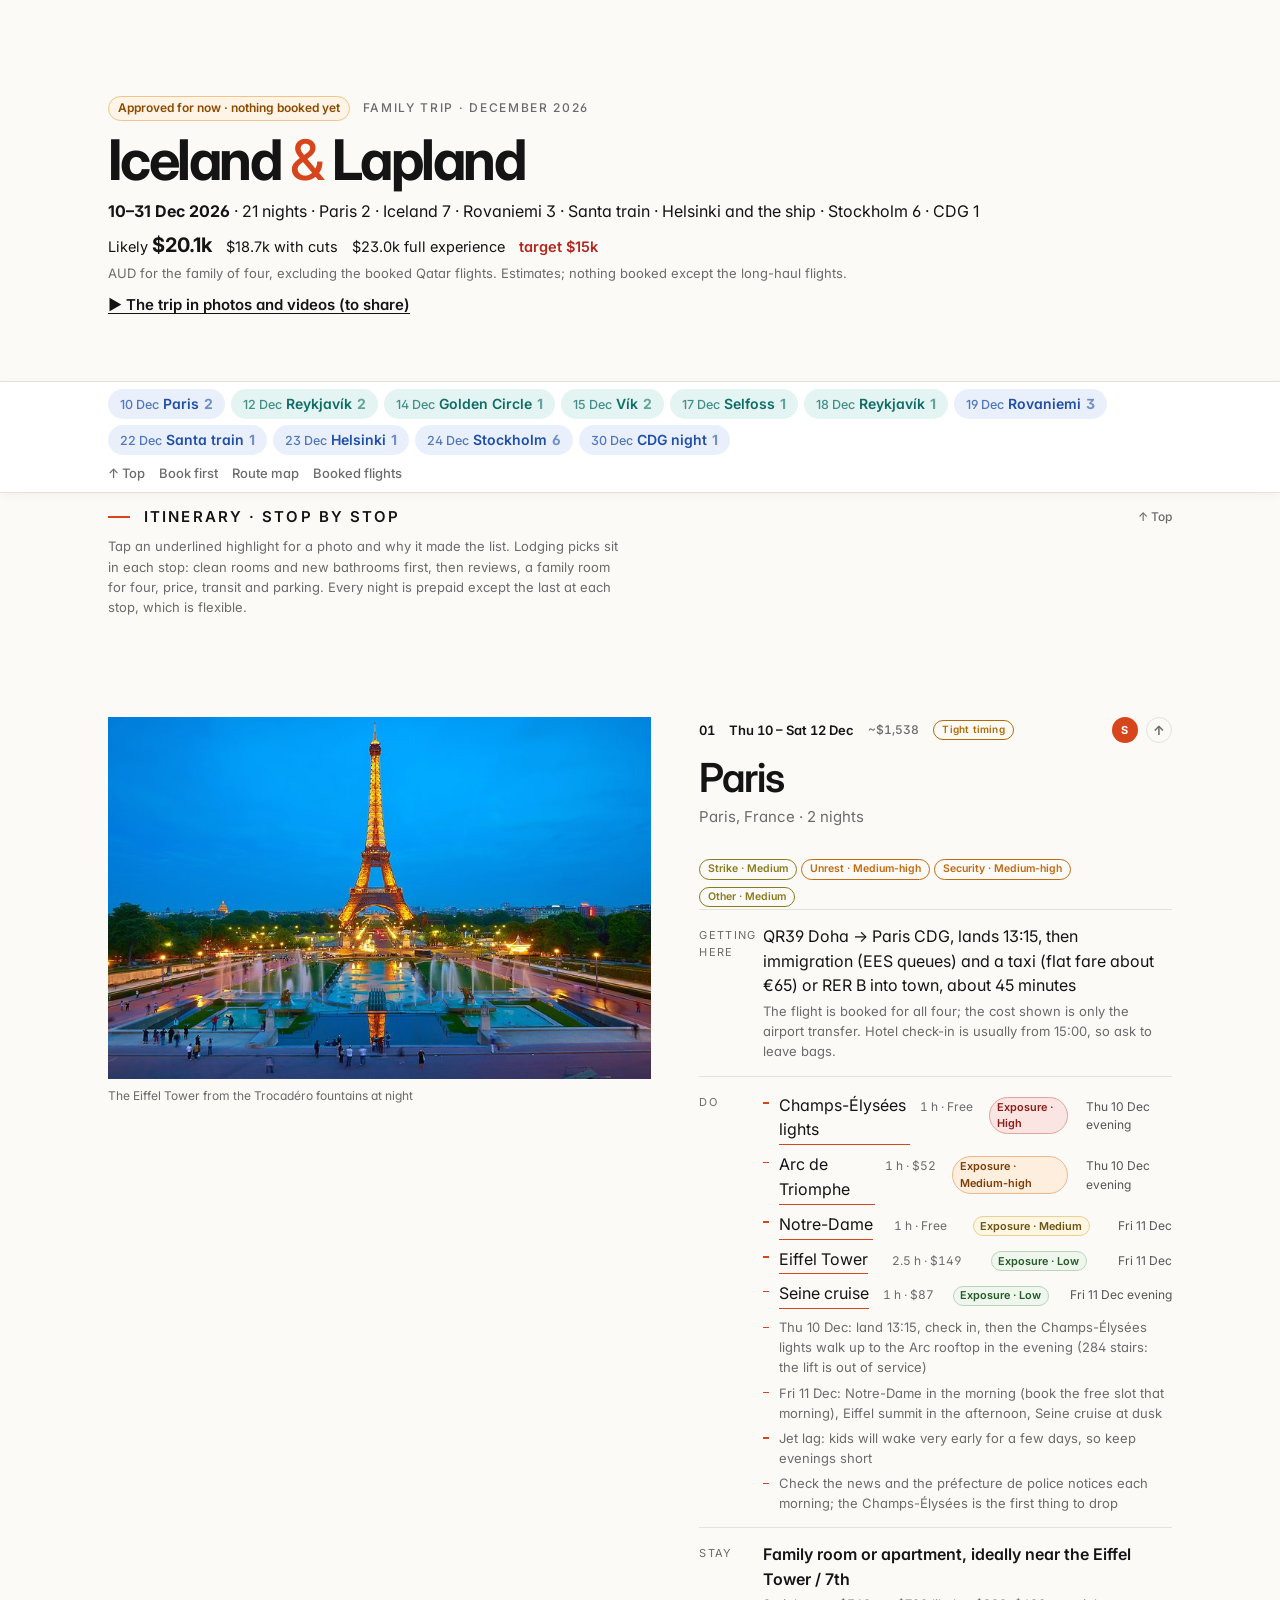
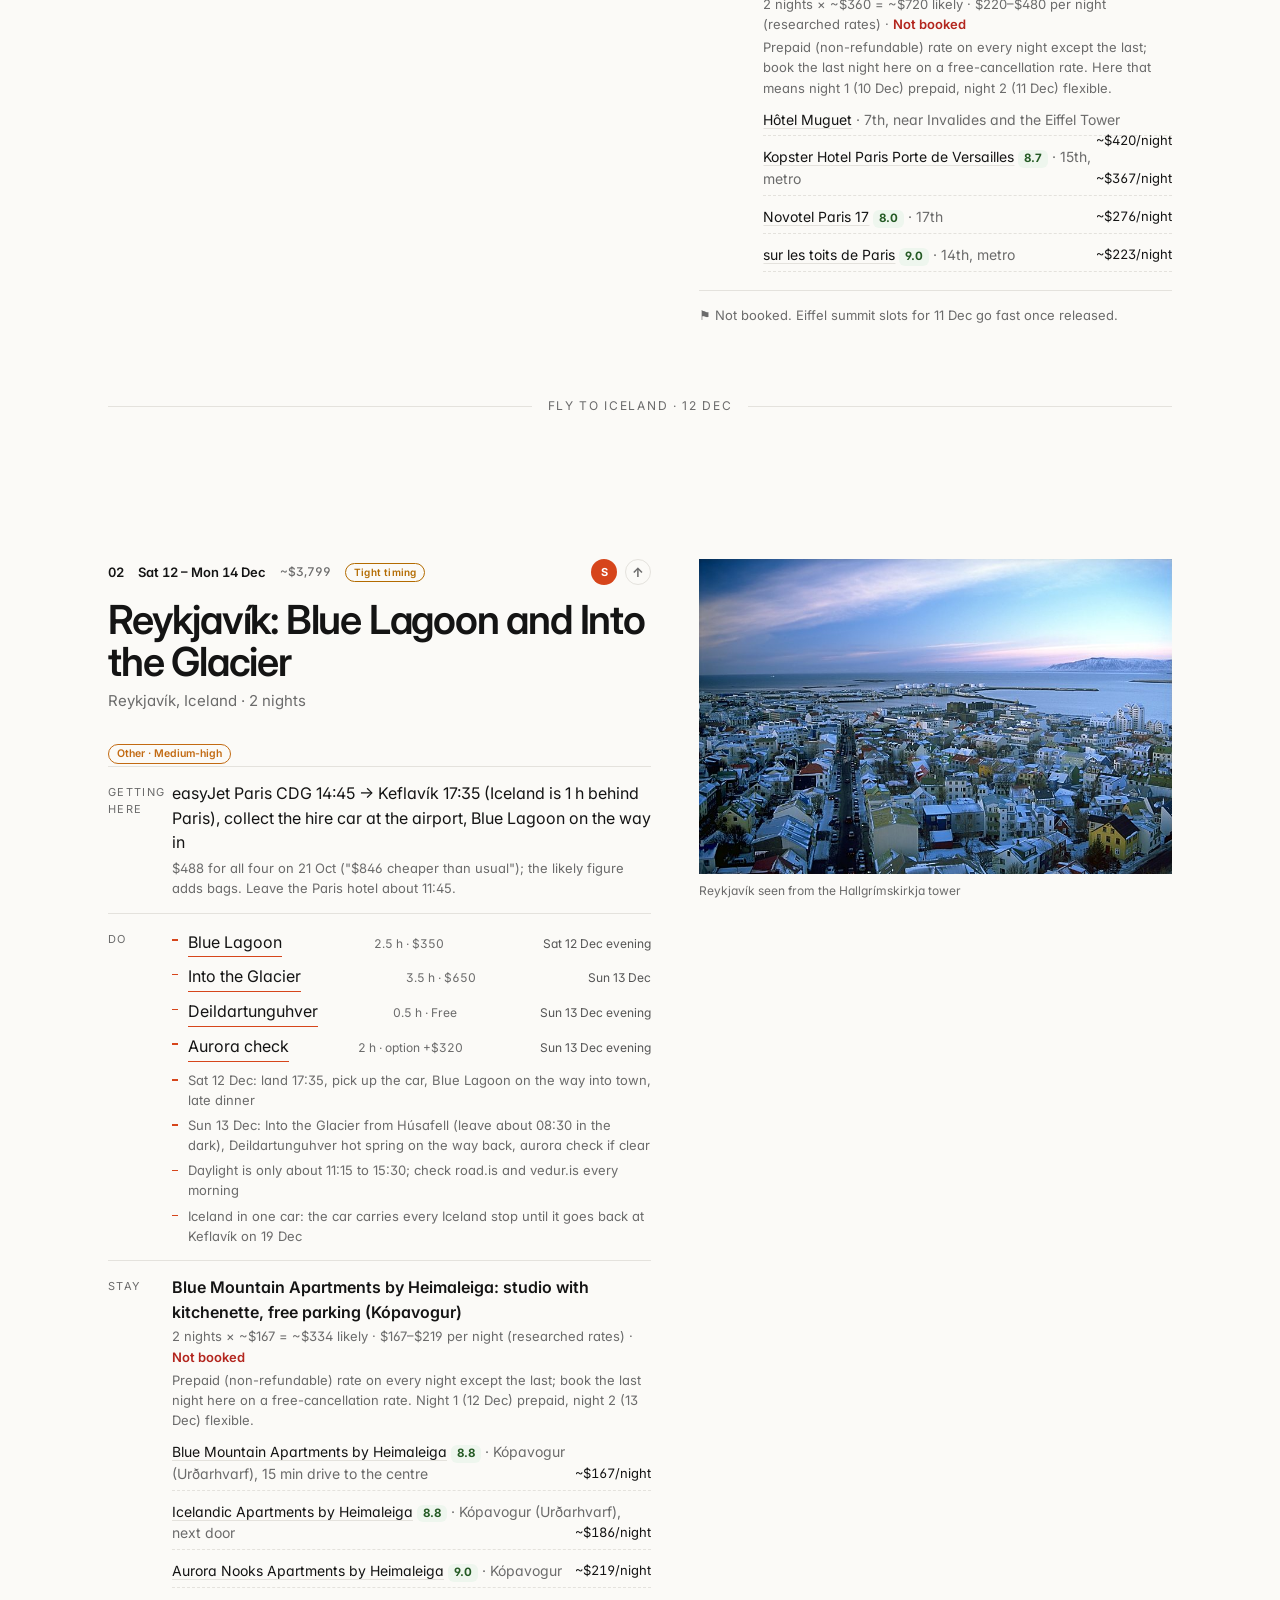
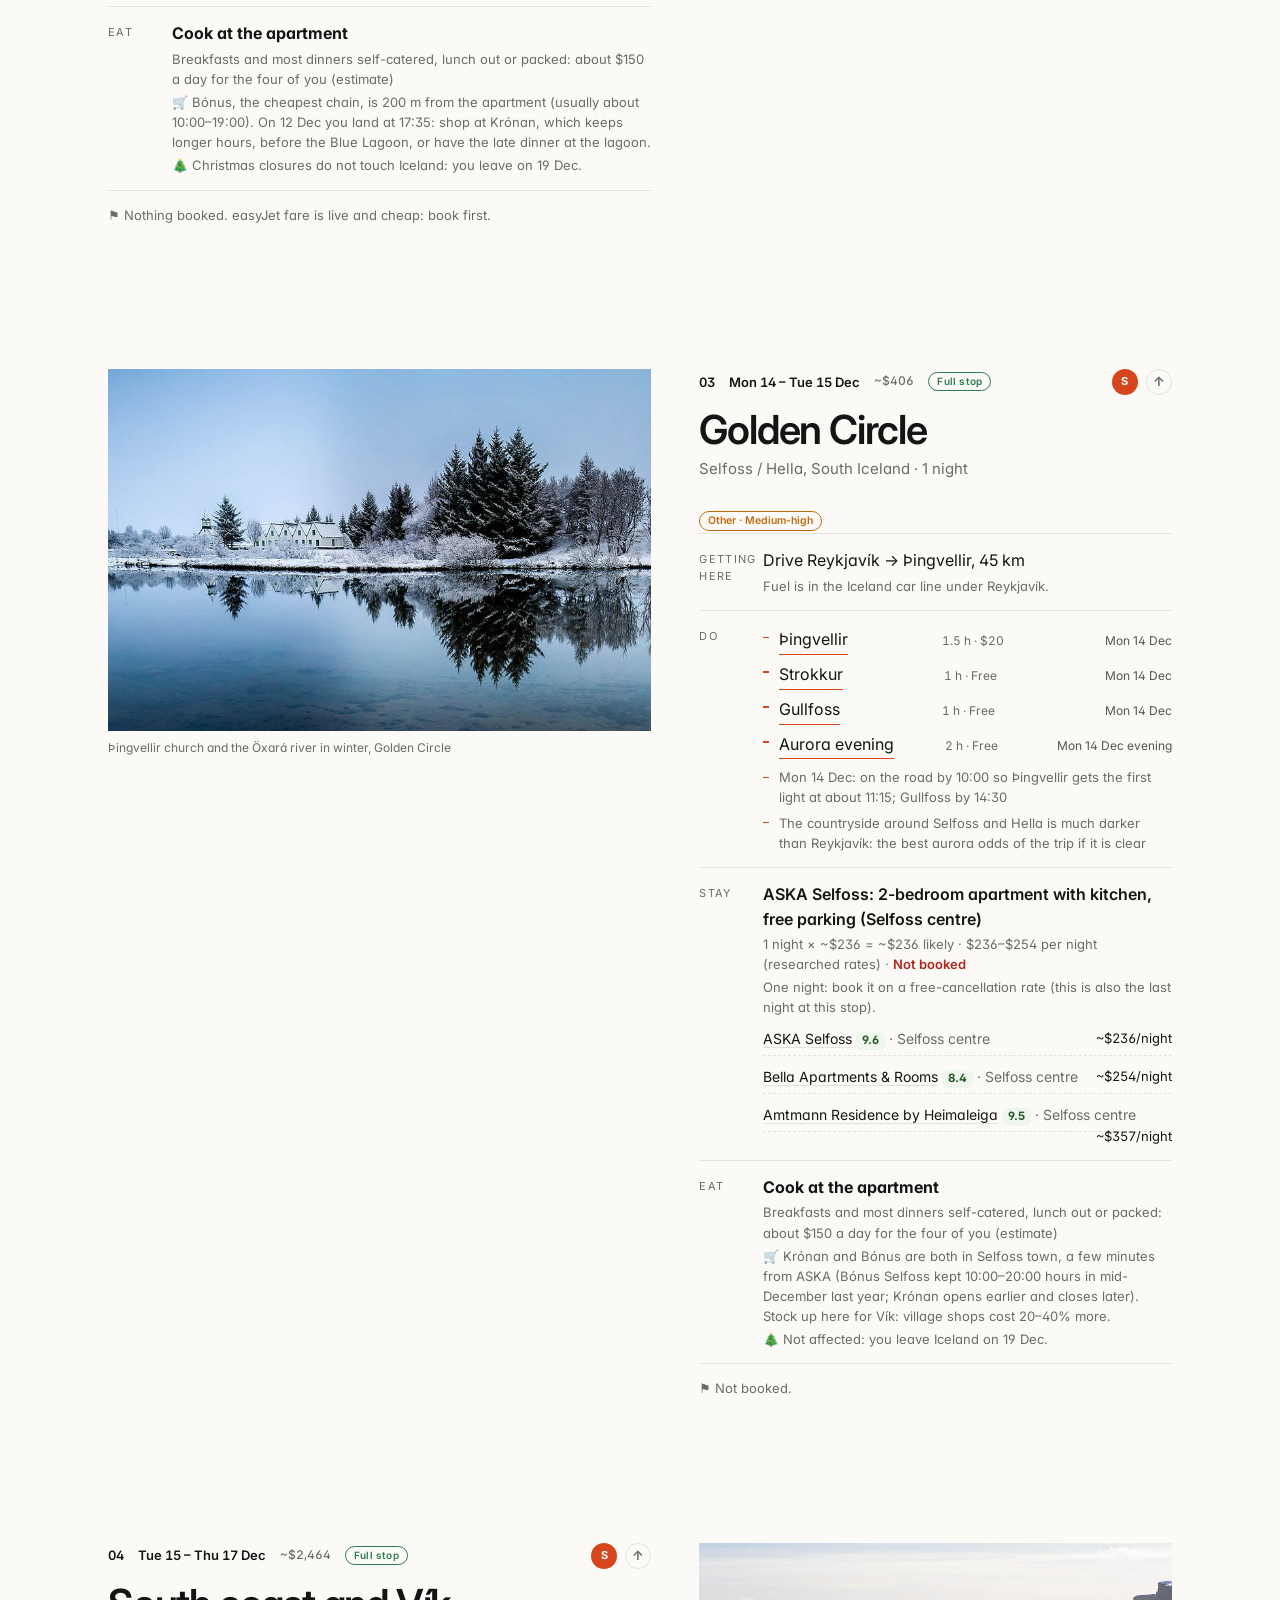
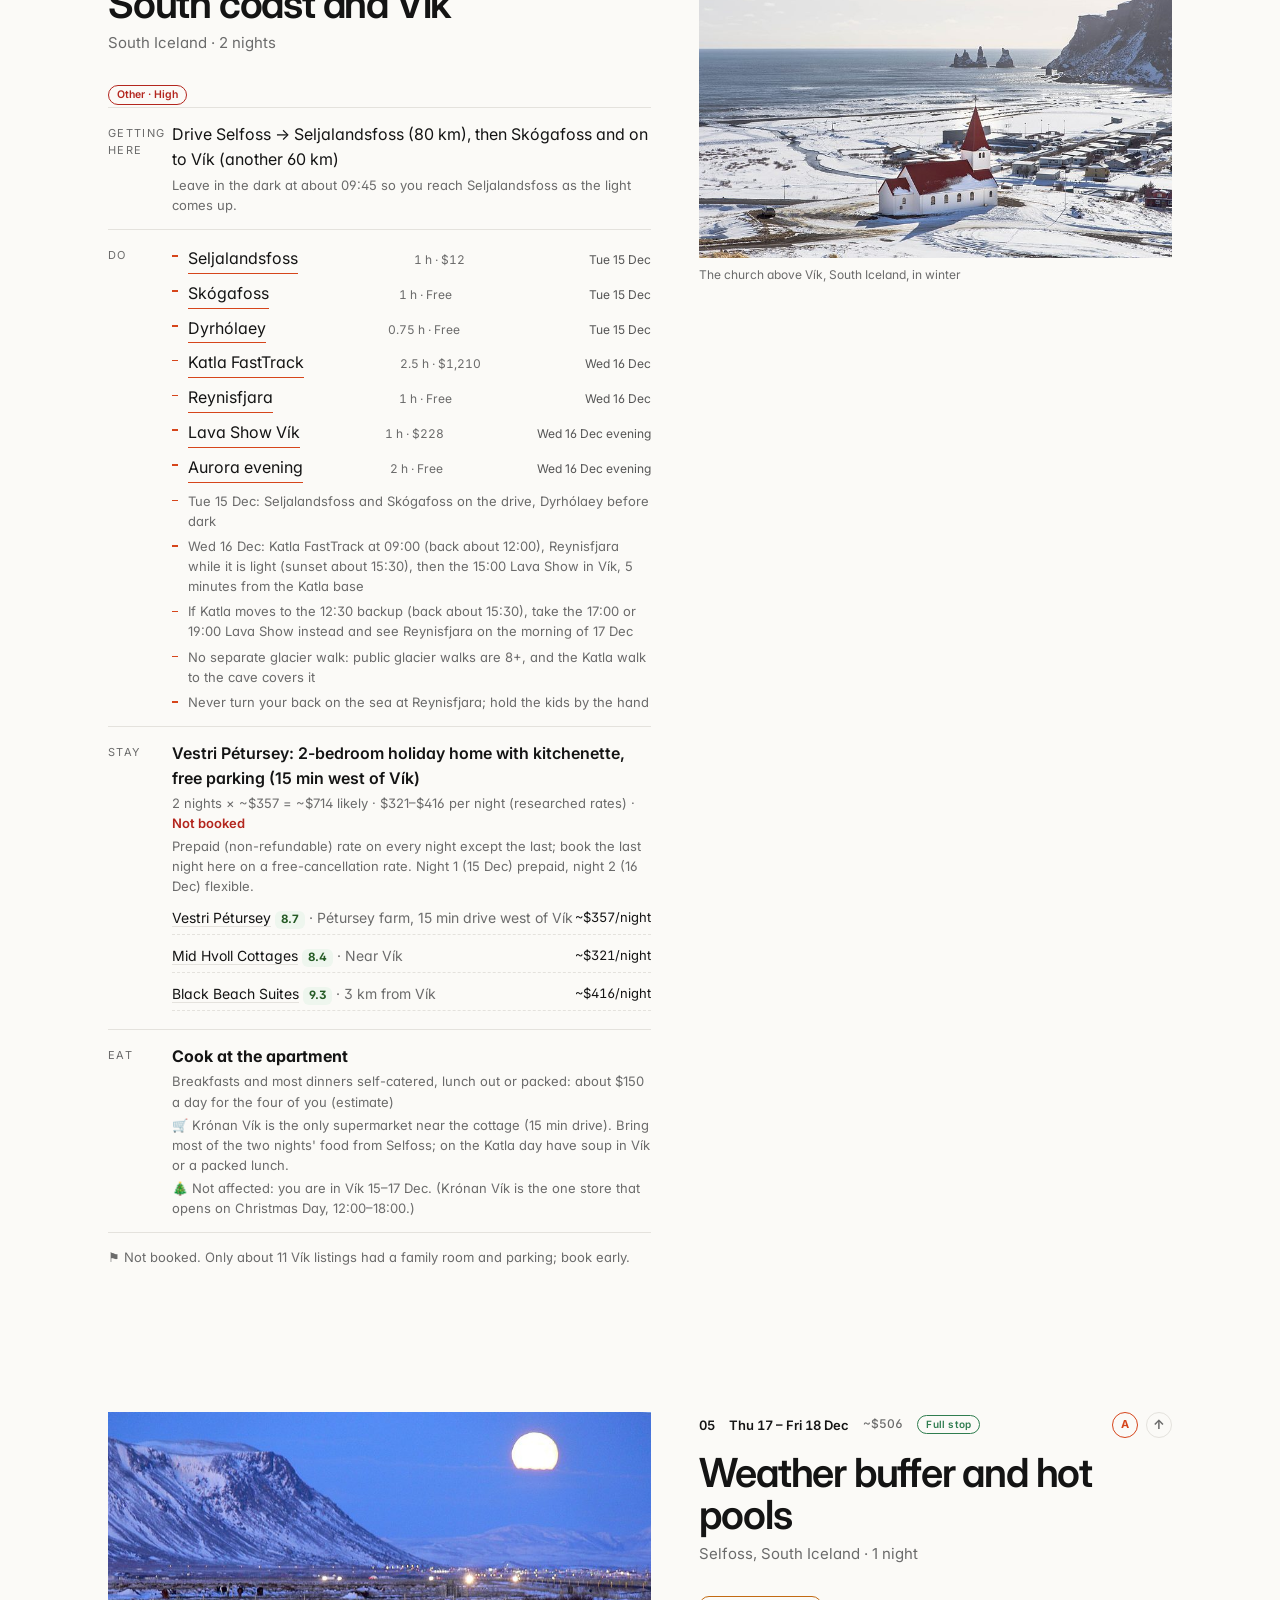
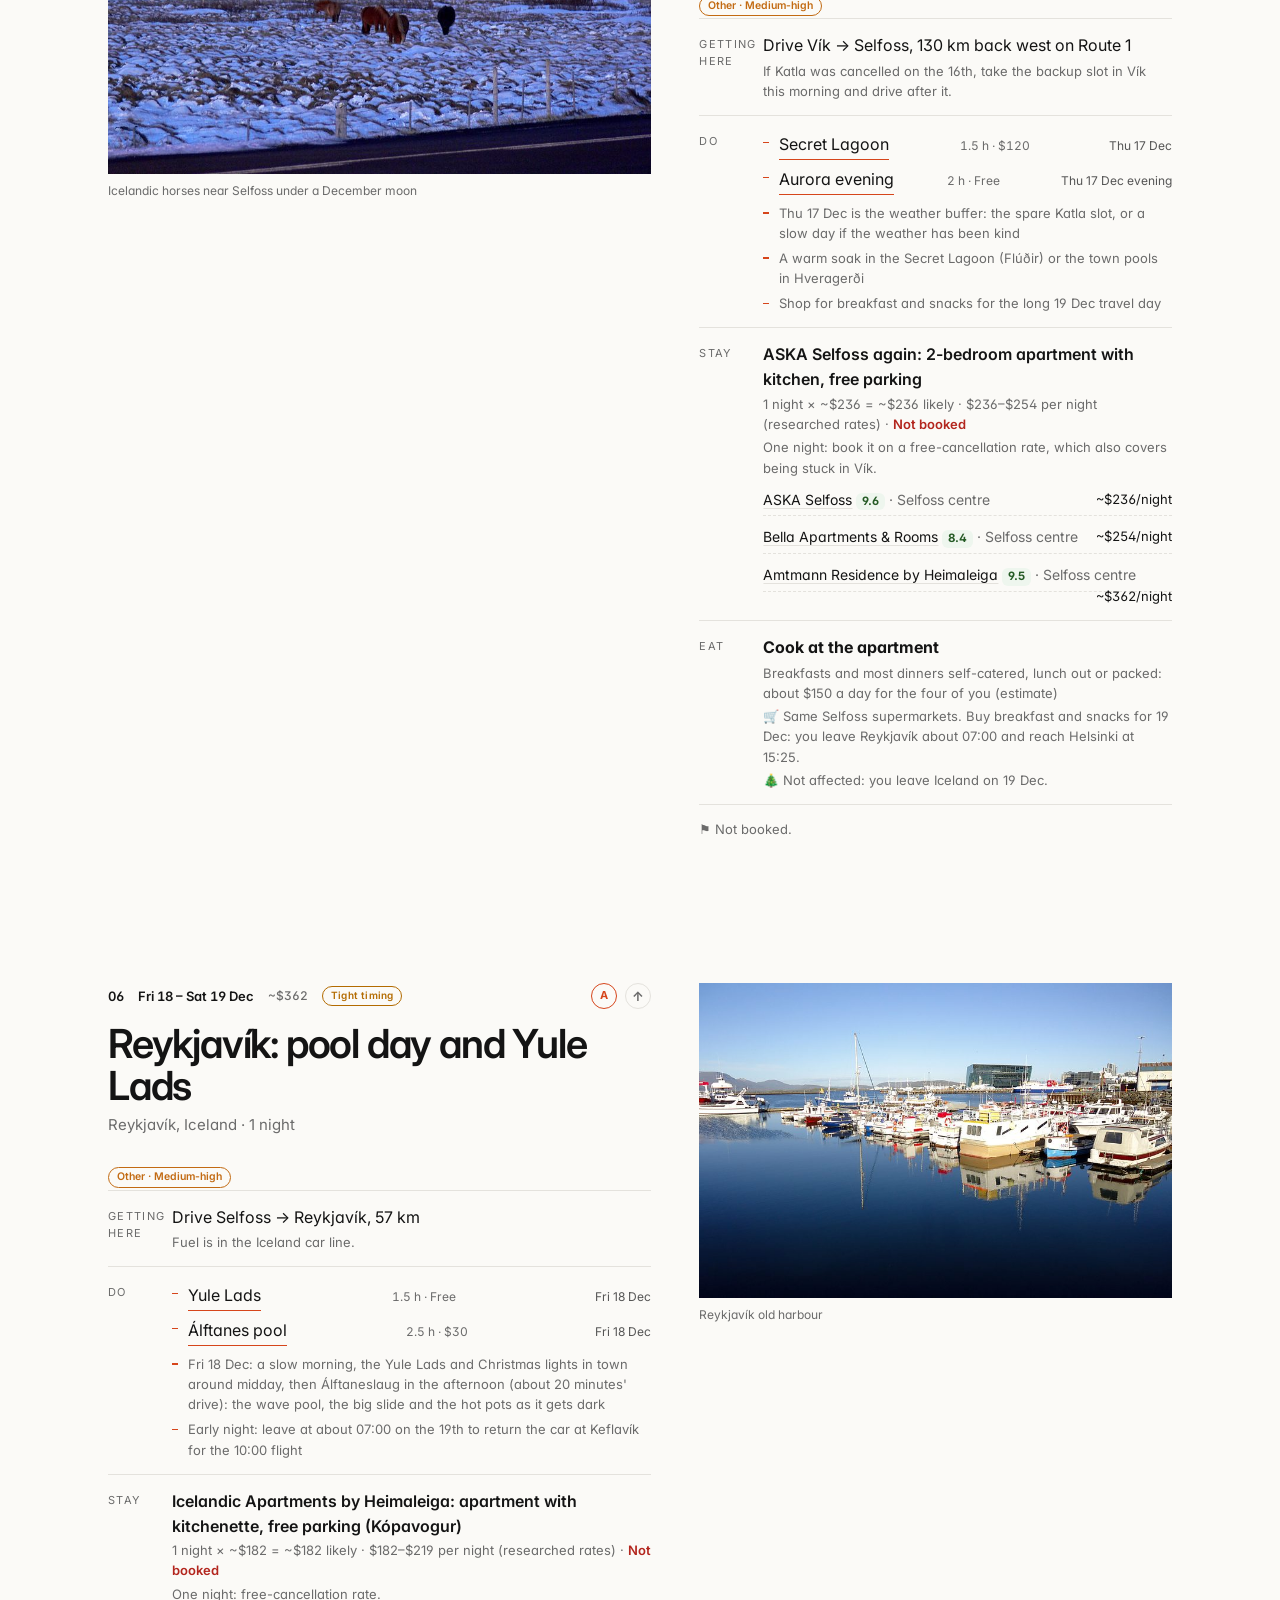
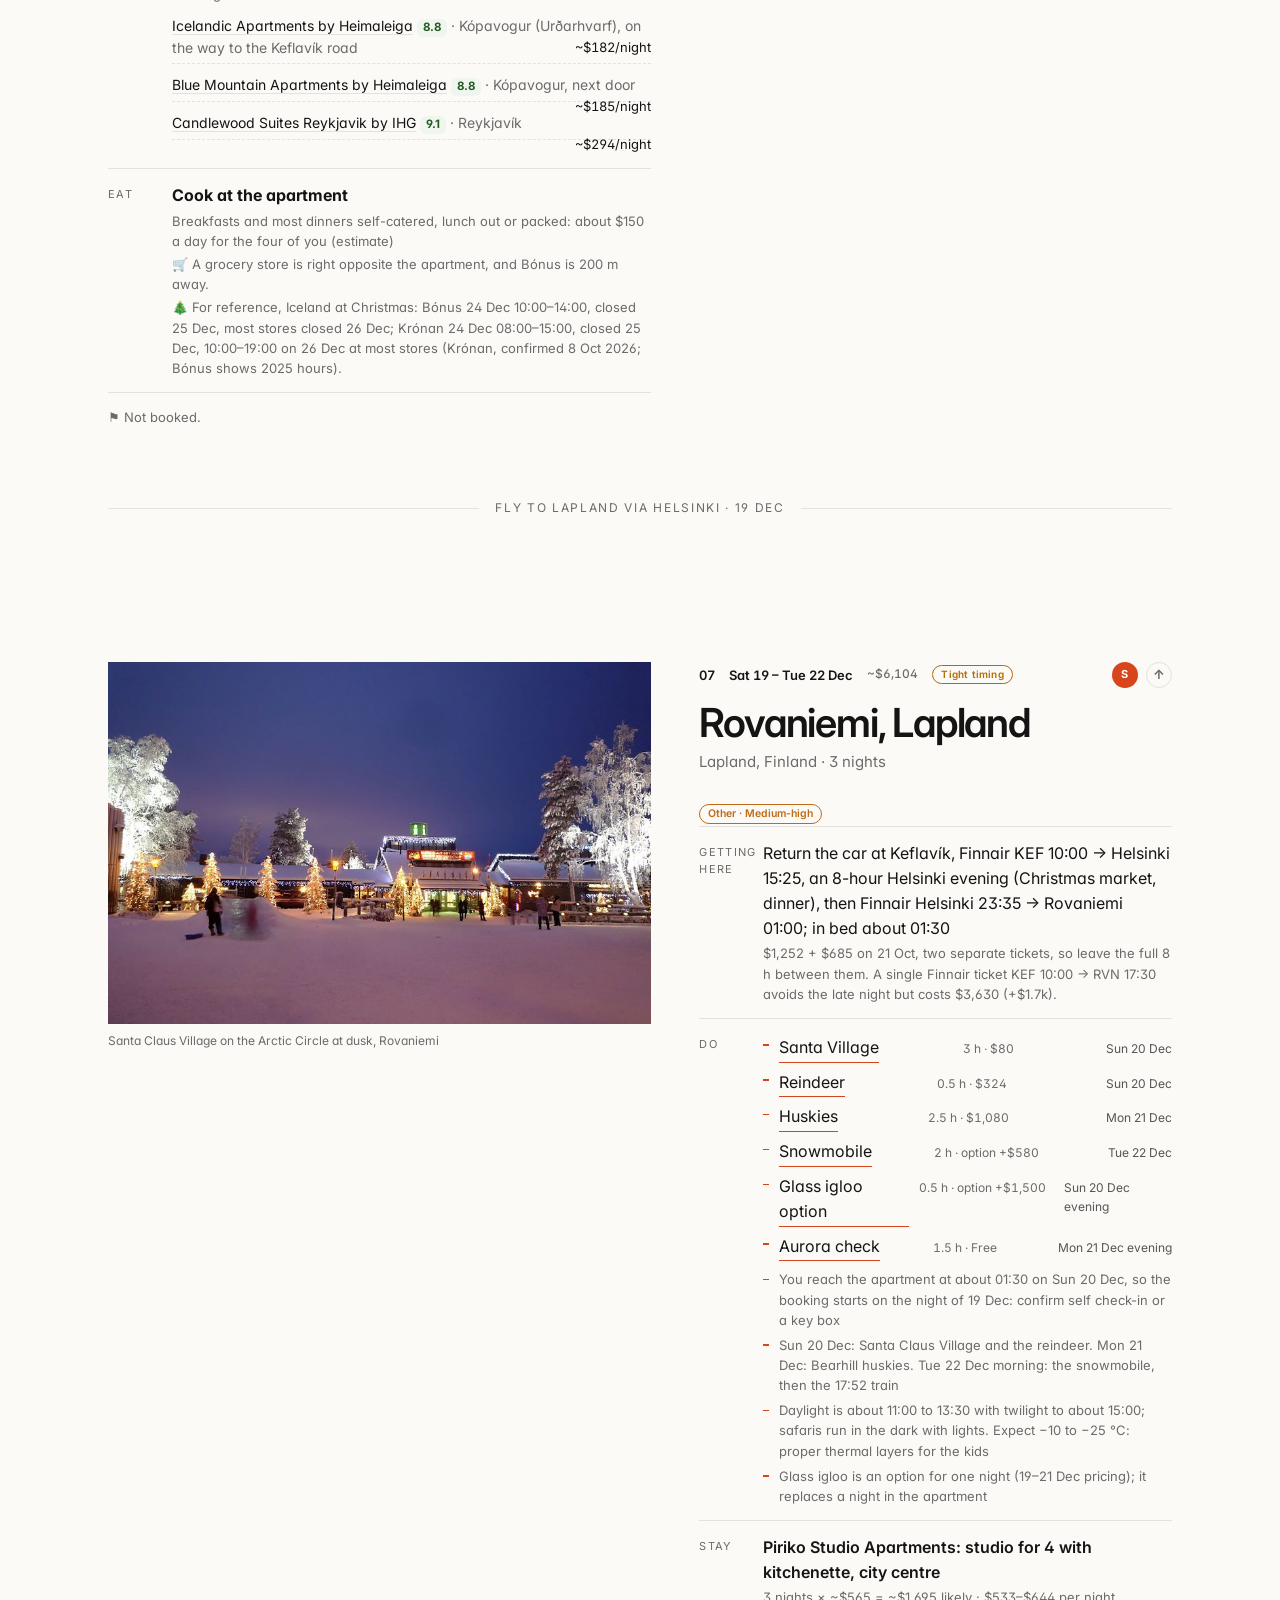
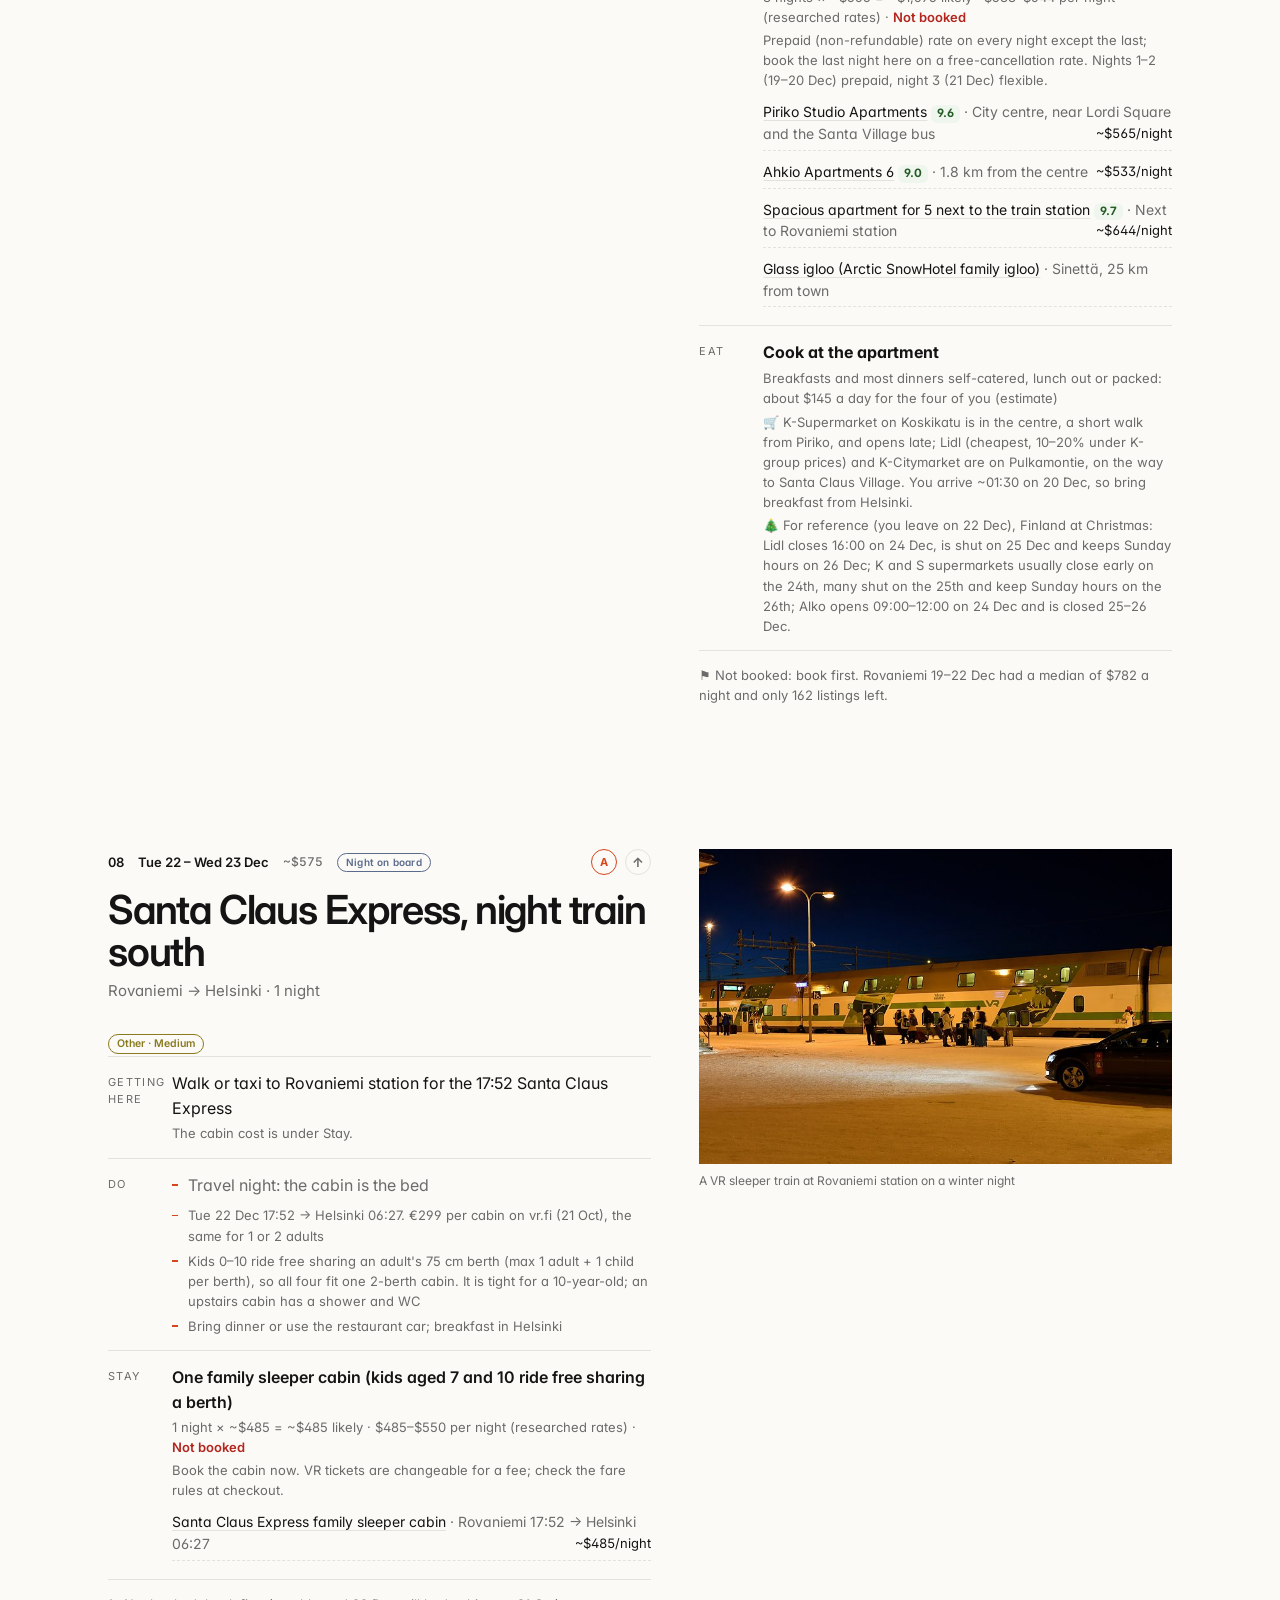
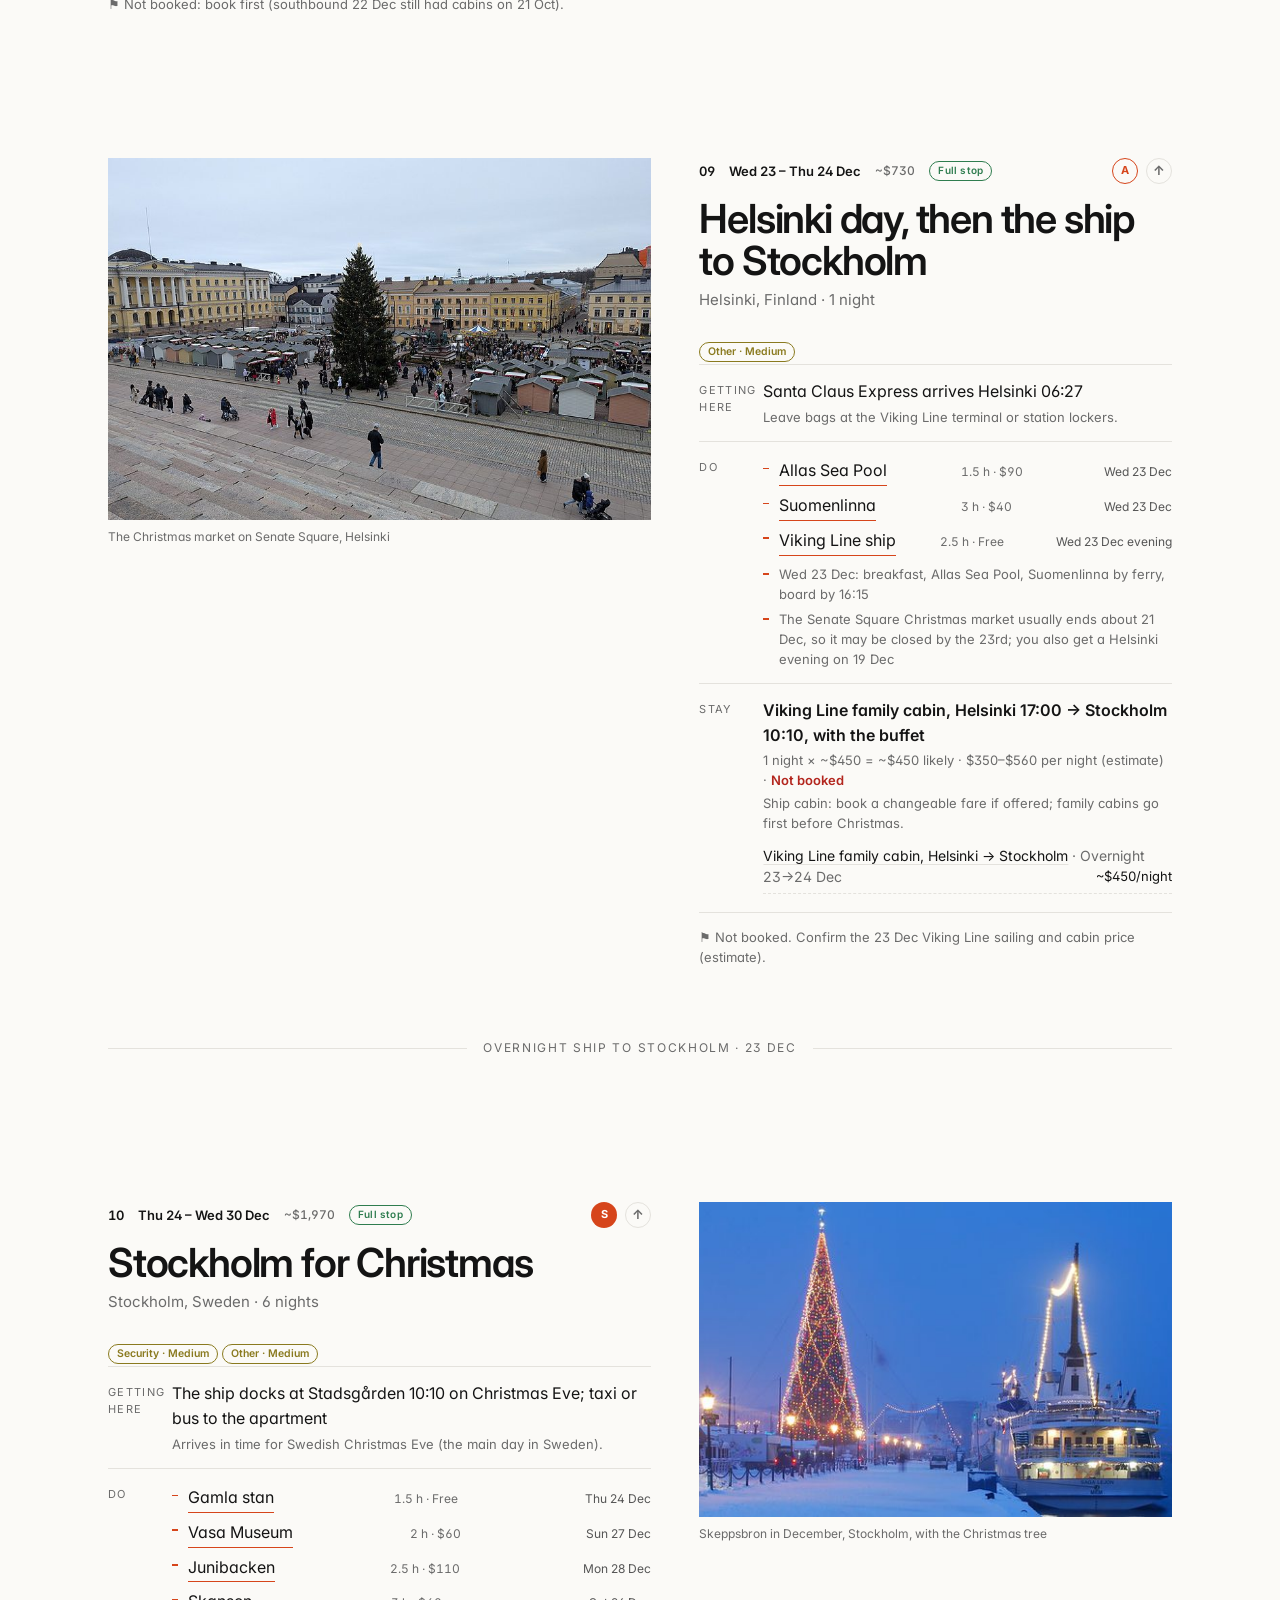
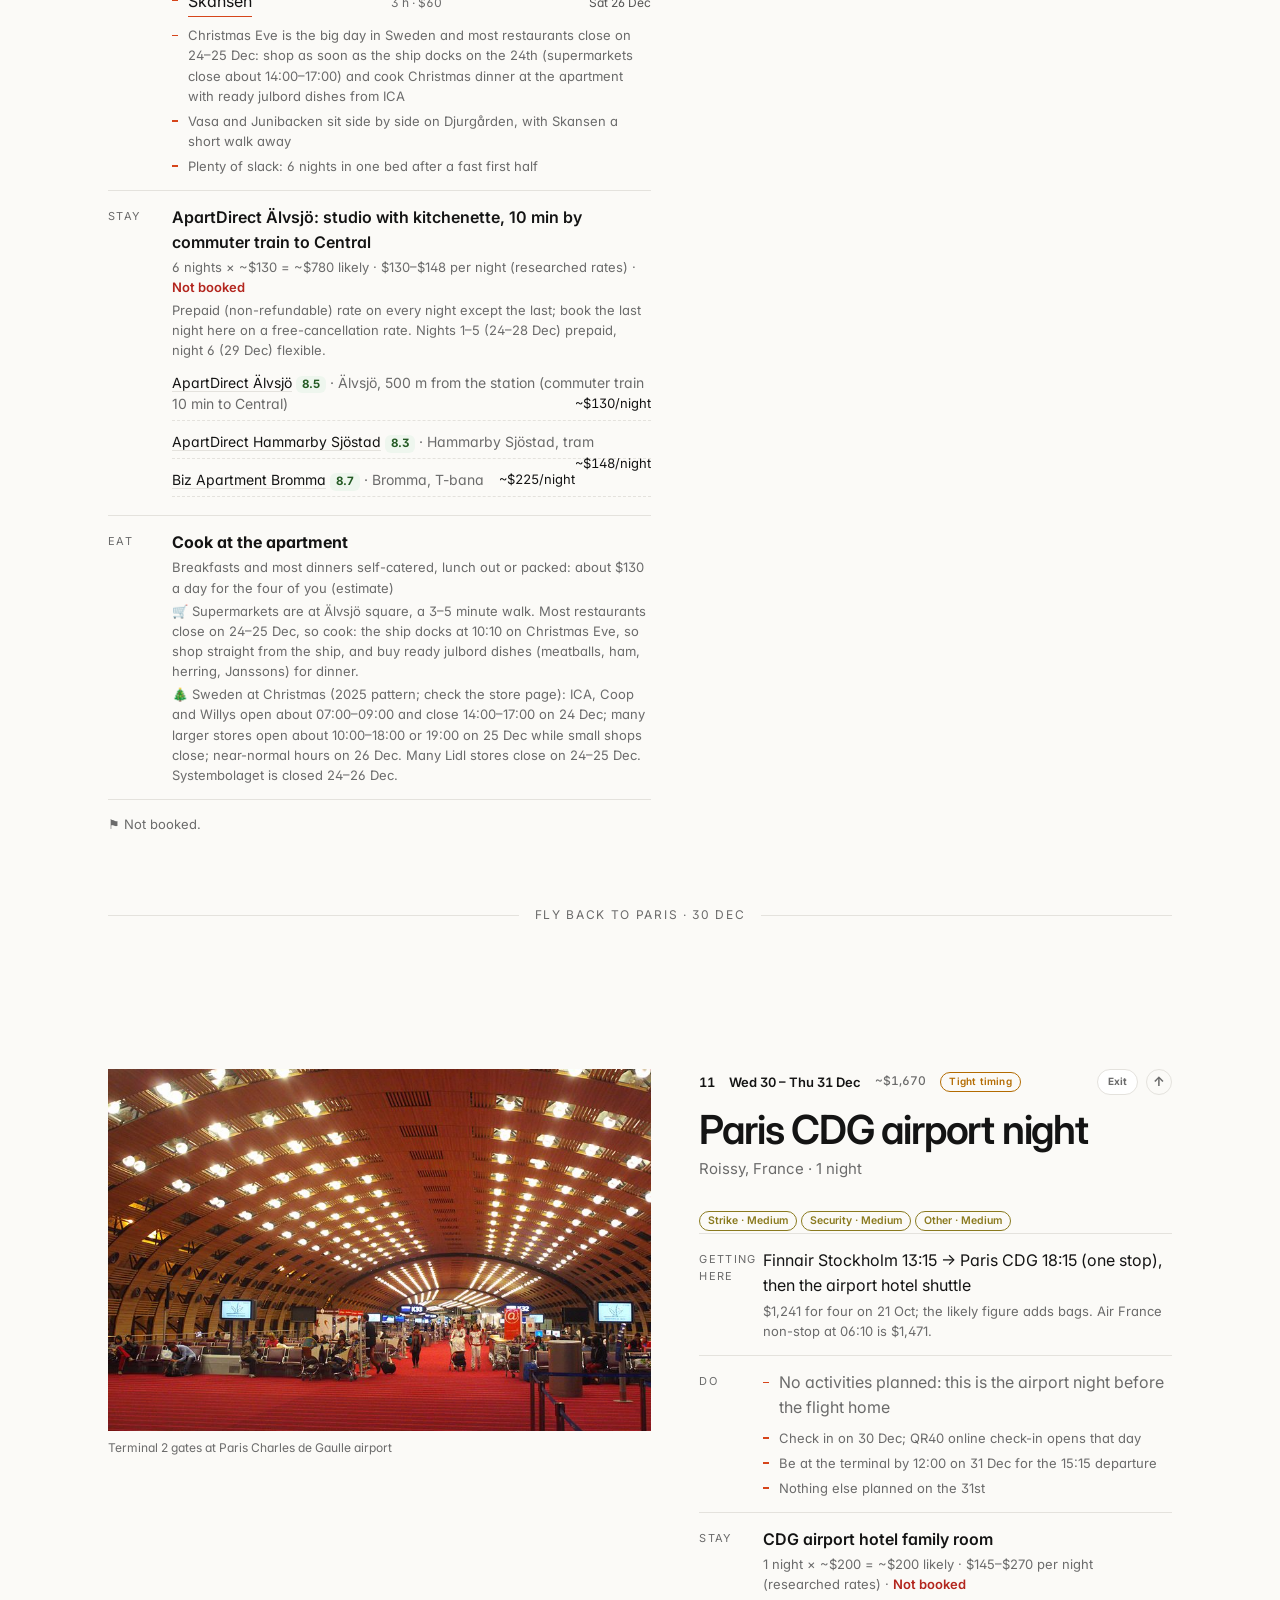
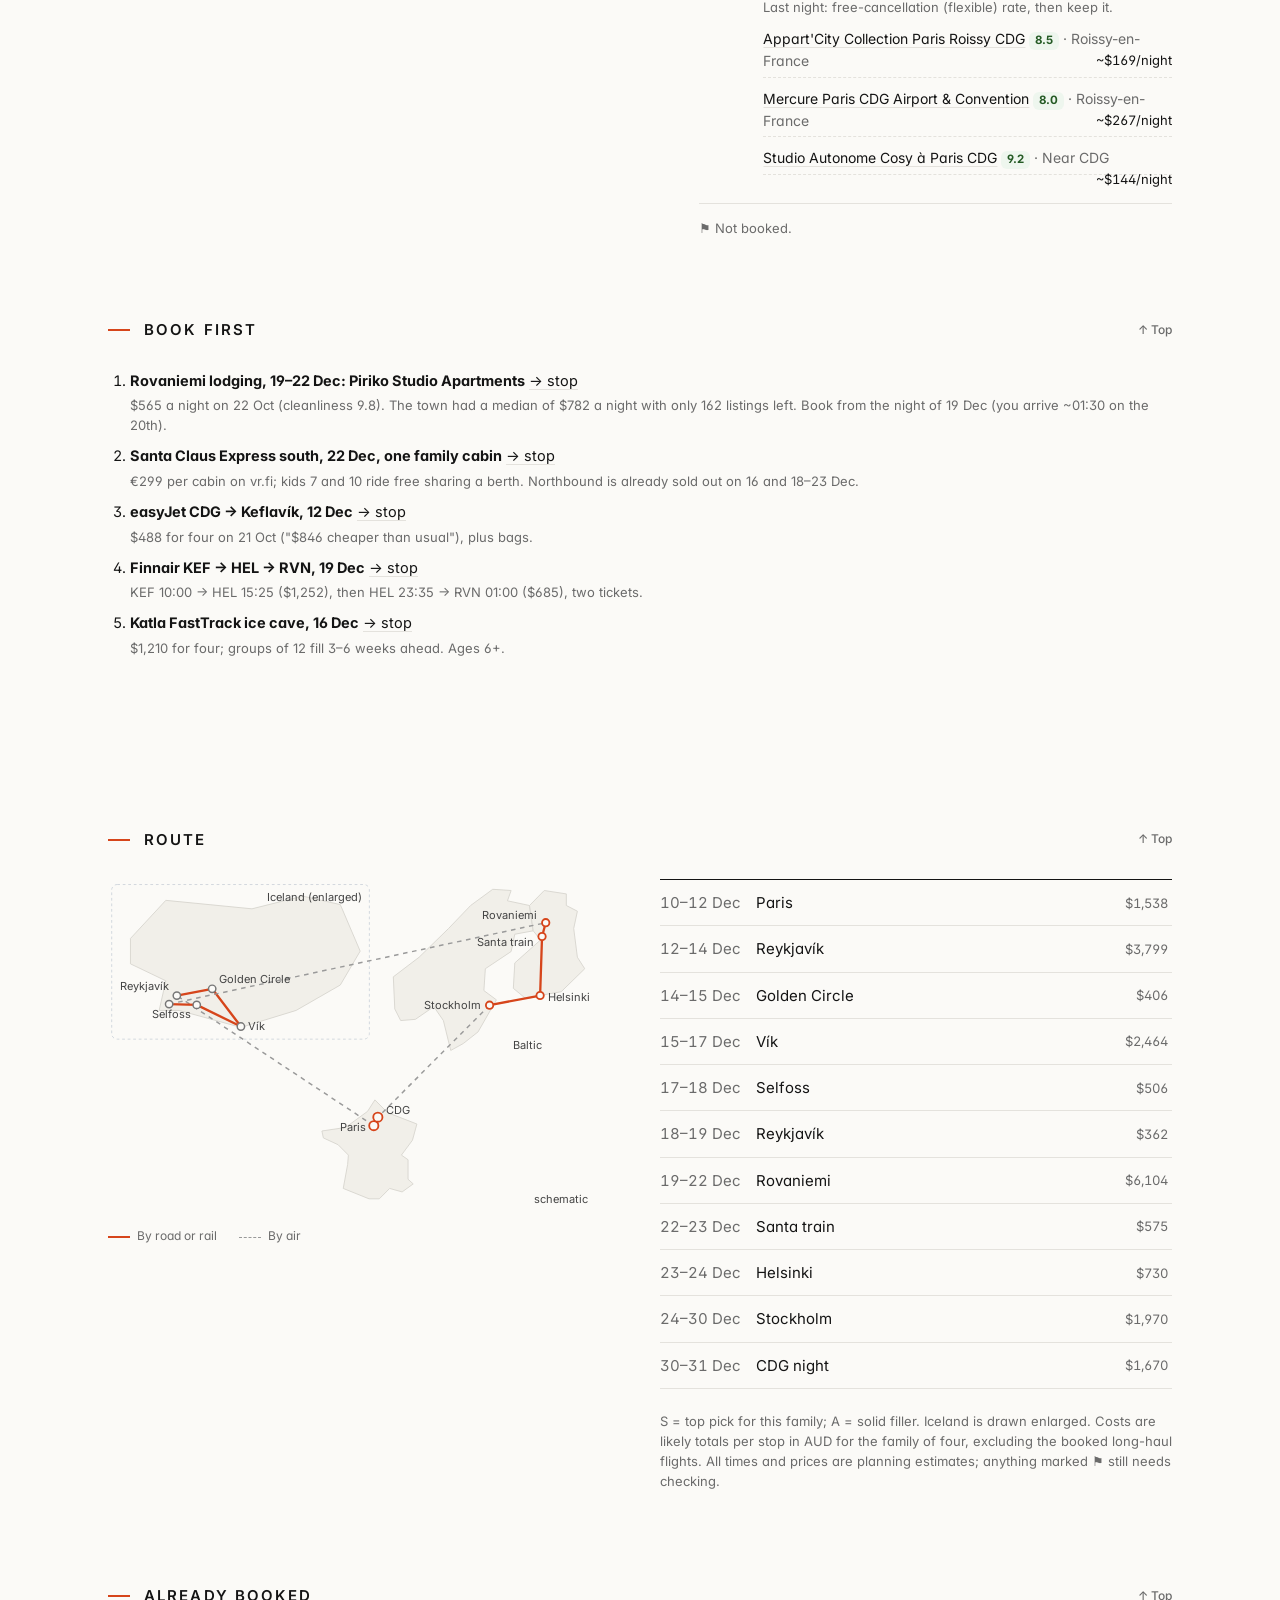
==== commit 1257adf8: "D7: add share page with photo story and slideshow videos; link from main header" ====
--- a/europe-dec-2026/index.html
+++ b/europe-dec-2026/index.html
@@ -303,6 +303,7 @@
 .tl-grid ul{margin:0;padding-left:18px;font-size:14px}
 .tl-grid li{margin:0 0 4px}
 
+.sharelink{margin:10px 0 0;font-size:15px}.sharelink a{color:inherit;font-weight:600;text-decoration:underline;text-underline-offset:3px}
 </style></head><body>
 <div id="live" class="sr" aria-live="polite" role="status"></div>
 <header class="hero hero-c" id="top"><div class="wrap">
@@ -310,6 +311,7 @@
 <h1>Iceland <span class="ar">&amp;</span> Lapland</h1>
 <p class="when"><b>10–31 Dec 2026</b> · <span id="st-nights"></span> nights · Paris 2 · Iceland 7 · Rovaniemi 3 · Santa train · Helsinki and the ship · Stockholm 6 · CDG 1</p>
 <p class="costrow"><span class="cl1">Likely <b>$20.1k</b></span><span>$18.7k with cuts</span><span>$23.0k full experience</span><span class="tgt">target $15k</span></p><p class="mute" style="font-size:13px;margin:2px 0 0">AUD for the family of four, excluding the booked Qatar flights. Estimates; nothing booked except the long-haul flights.</p>
+<p class="sharelink"><a href="share/">▶ The trip in photos and videos (to share)</a></p>
 </div></header>
 <nav class="snav" aria-label="Jump to a stop"><div class="wrap"><div class="sx stopnav"><a href="#paris" class="rc" data-stop="paris"><span class="rd">10 Dec</span> Paris <b>2</b></a><a href="#rey1" class="rc is" data-stop="rey1"><span class="rd">12 Dec</span> Reykjavík <b>2</b></a><a href="#gc" class="rc is" data-stop="gc"><span class="rd">14 Dec</span> Golden Circle <b>1</b></a><a href="#vik" class="rc is" data-stop="vik"><span class="rd">15 Dec</span> Vík <b>2</b></a><a href="#sel" class="rc is" data-stop="sel"><span class="rd">17 Dec</span> Selfoss <b>1</b></a><a href="#rey2" class="rc is" data-stop="rey2"><span class="rd">18 Dec</span> Reykjavík <b>1</b></a><a href="#rov" class="rc" data-stop="rov"><span class="rd">19 Dec</span> Rovaniemi <b>3</b></a><a href="#train" class="rc" data-stop="train"><span class="rd">22 Dec</span> Santa train <b>1</b></a><a href="#hel" class="rc" data-stop="hel"><span class="rd">23 Dec</span> Helsinki <b>1</b></a><a href="#sto" class="rc" data-stop="sto"><span class="rd">24 Dec</span> Stockholm <b>6</b></a><a href="#cdg" class="rc" data-stop="cdg"><span class="rd">30 Dec</span> CDG night <b>1</b></a></div><div class="sx sx2"><a href="#top" class="rs2">↑ Top</a><a href="#bookfirst" class="rs2">Book first</a><a href="#route" class="rs2">Route map</a><a href="#booked" class="rs2">Booked flights</a></div></div></nav>
 <section id="stops" style="padding-top:12px"><div class="wrap"><h2><span>Itinerary · stop by stop</span><a class="totop" href="#top">↑ Top</a></h2>
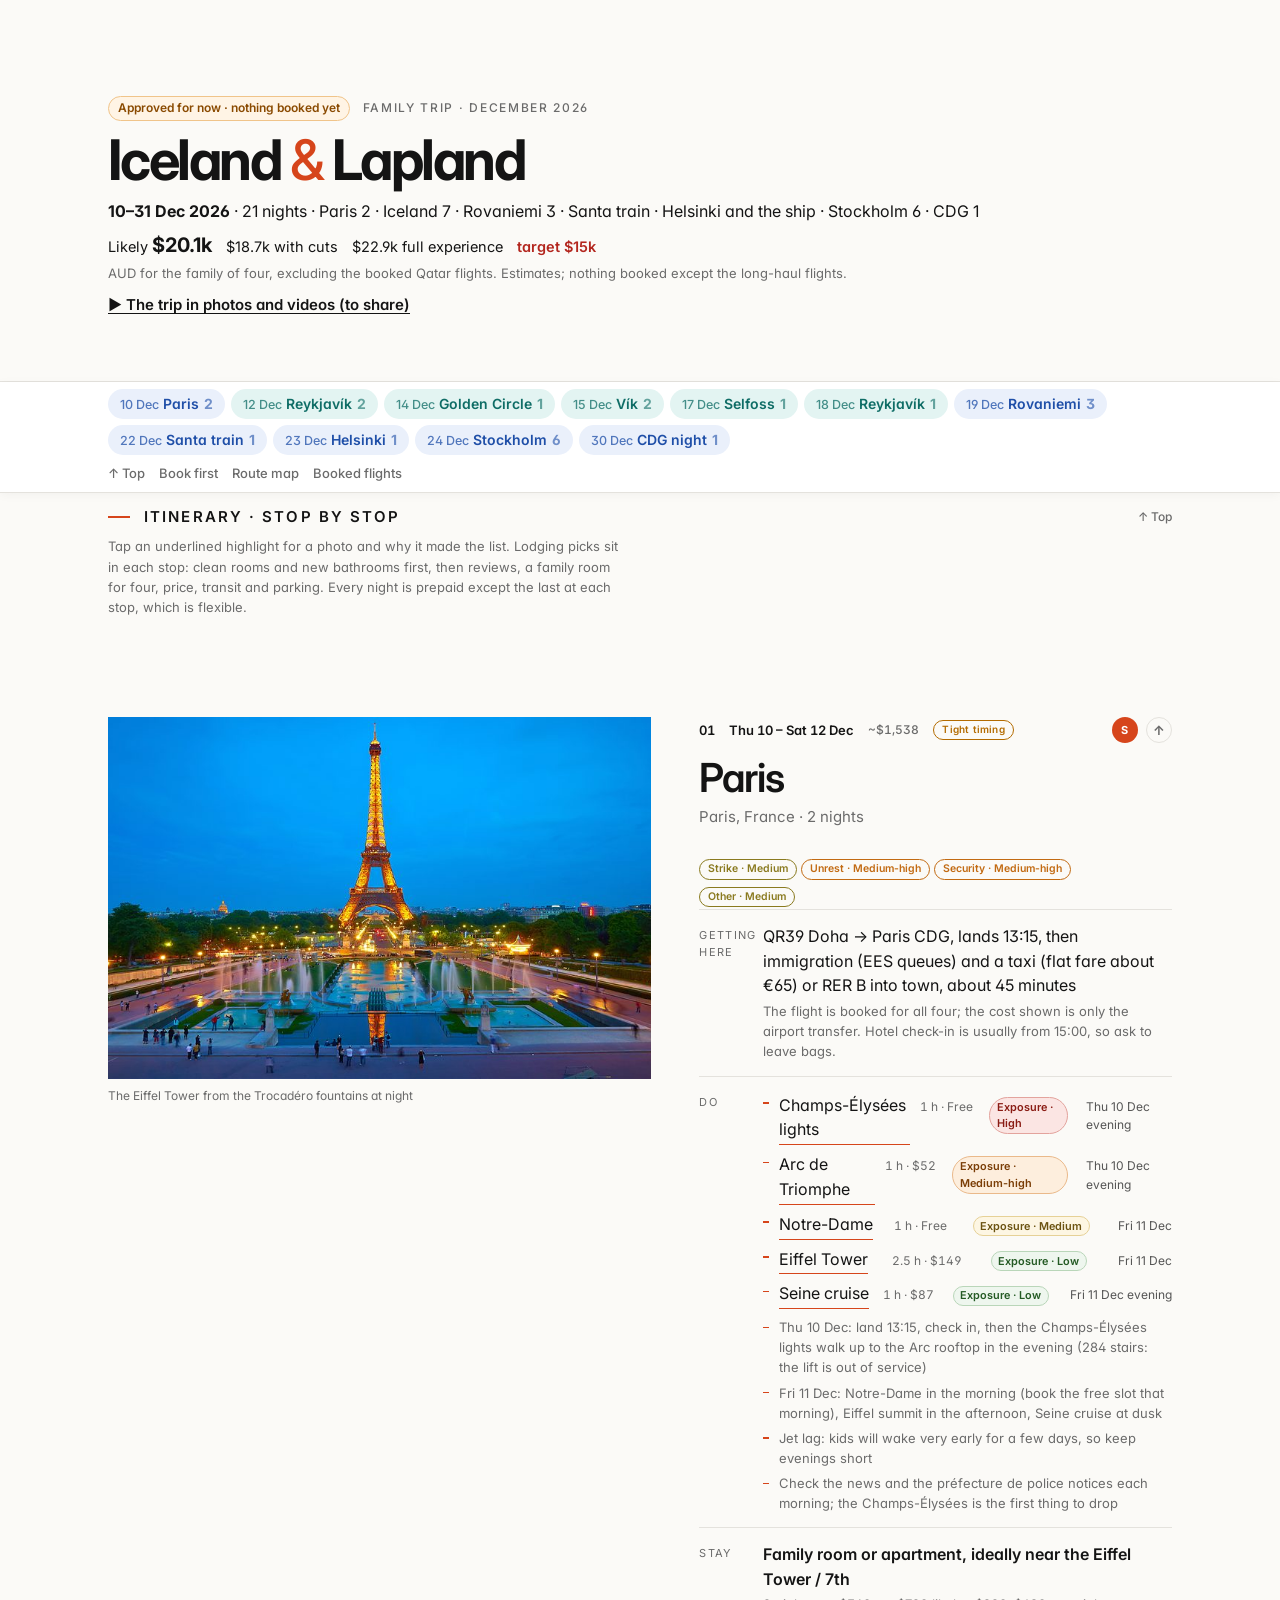
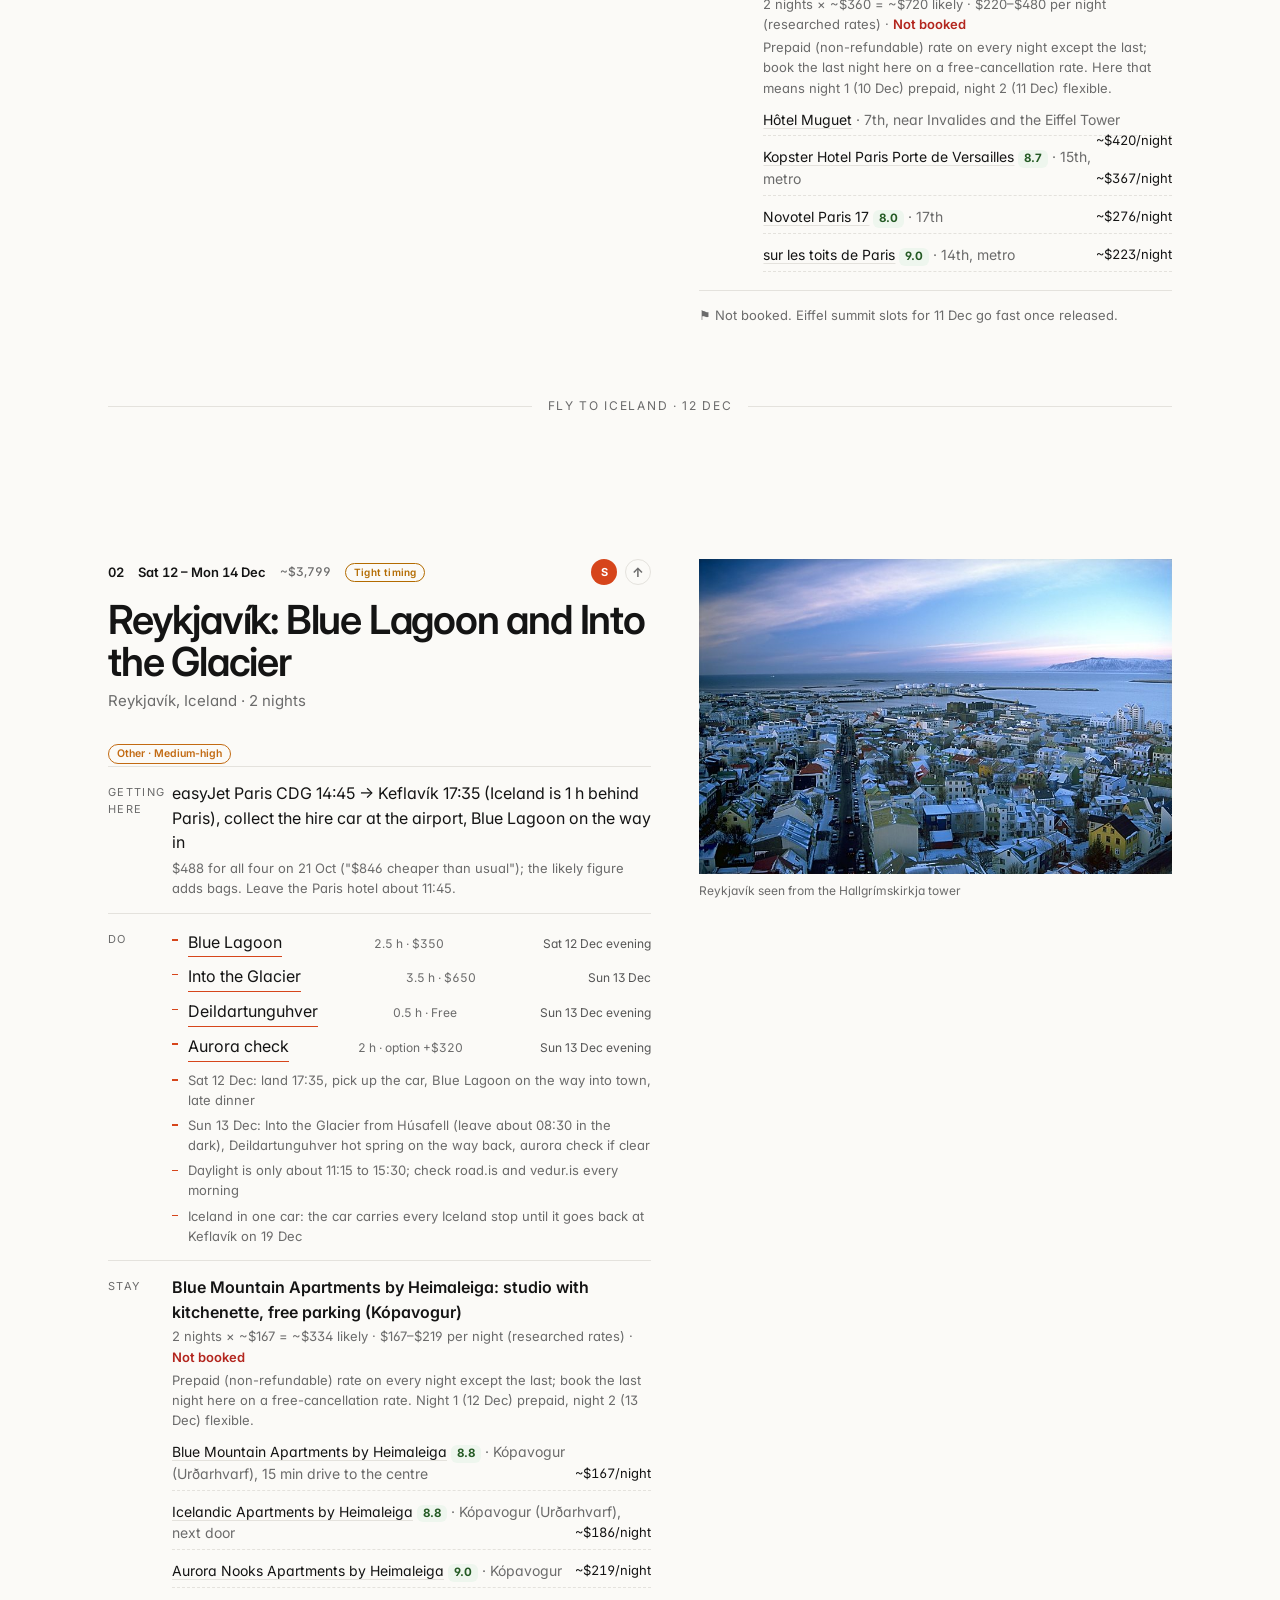
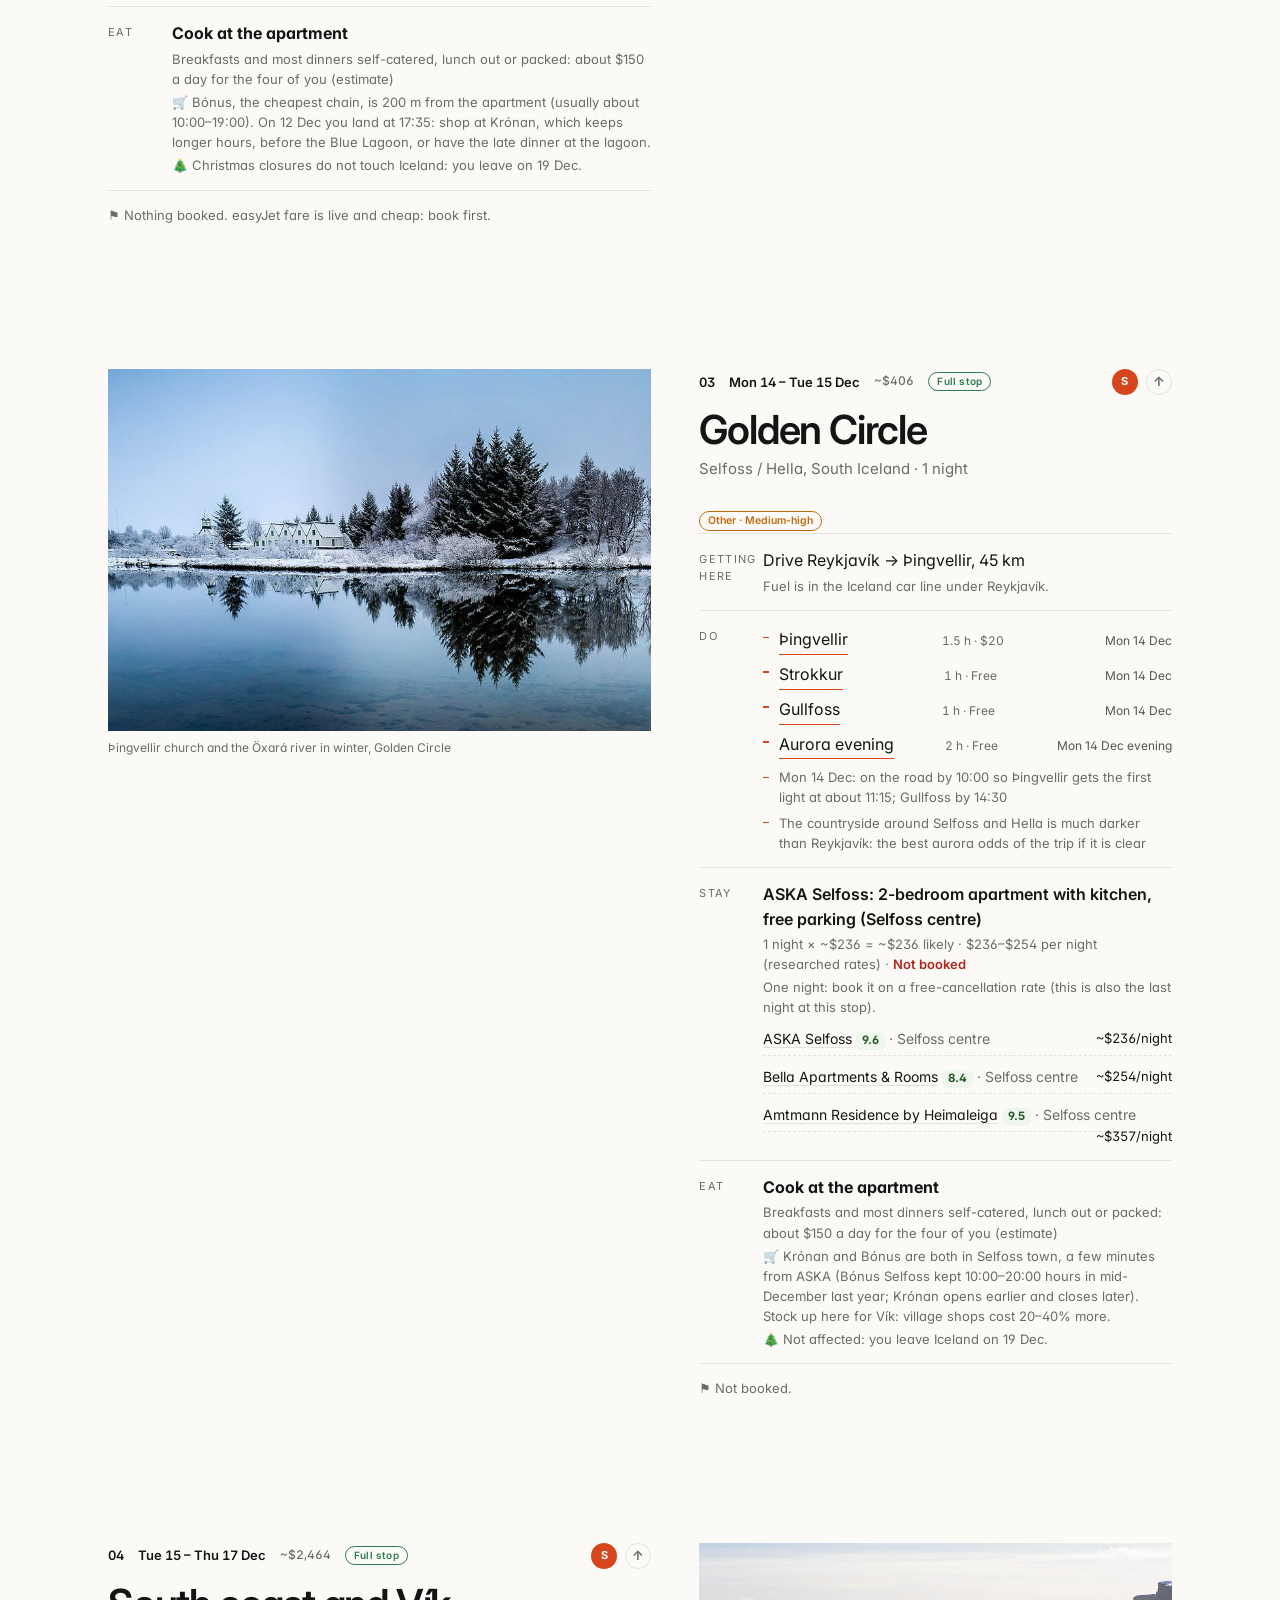
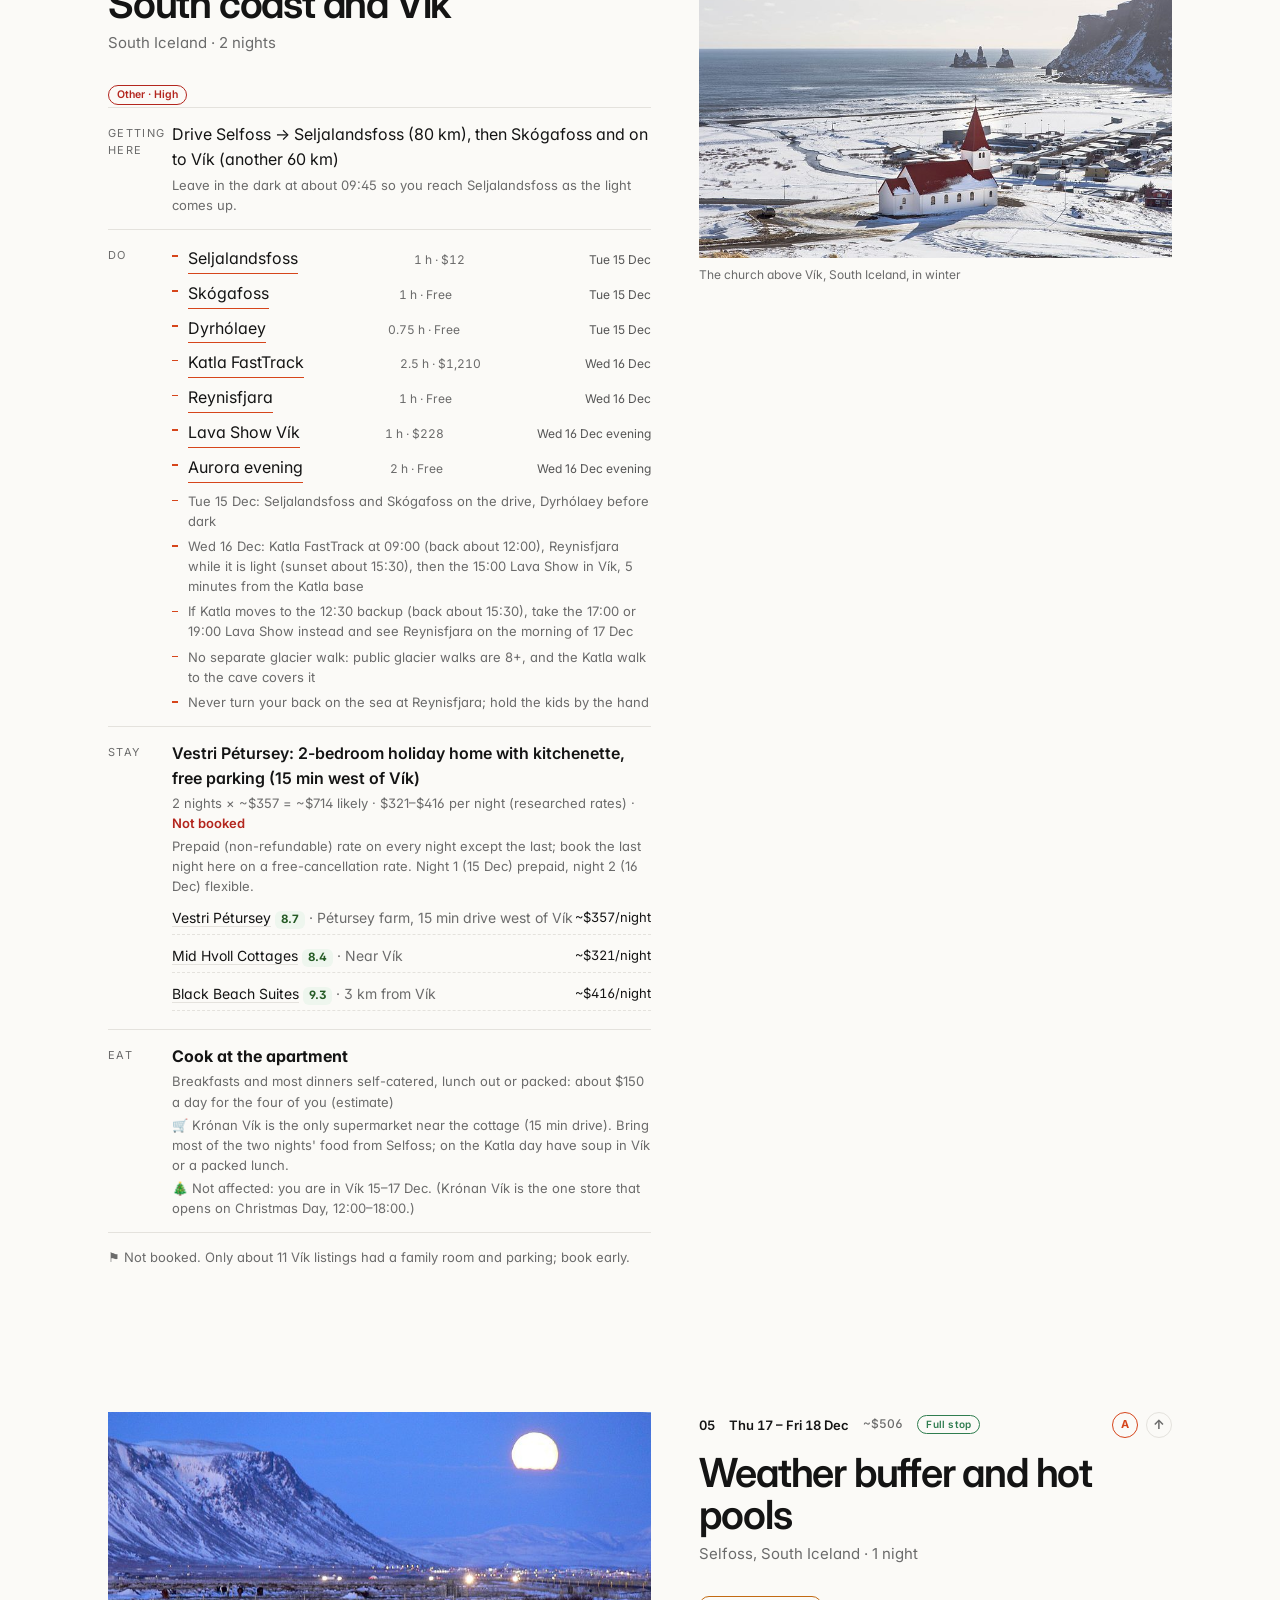
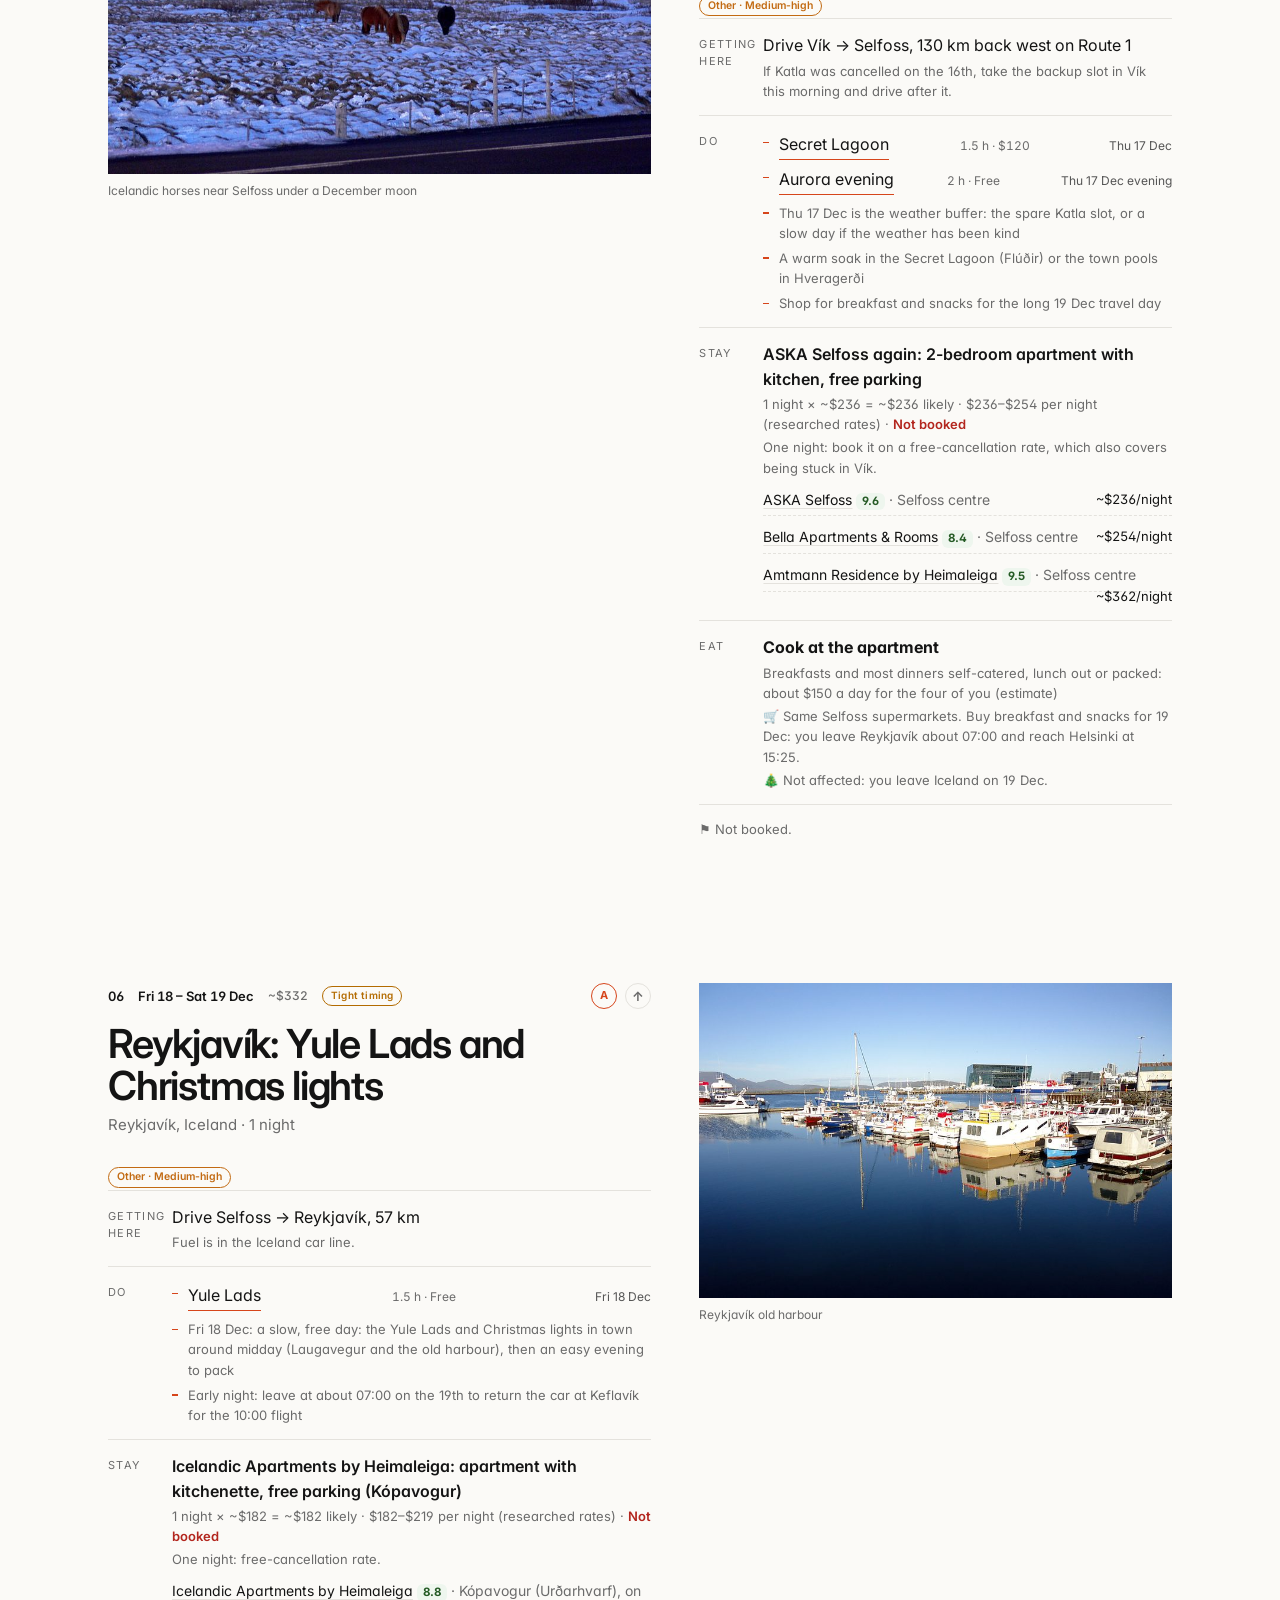
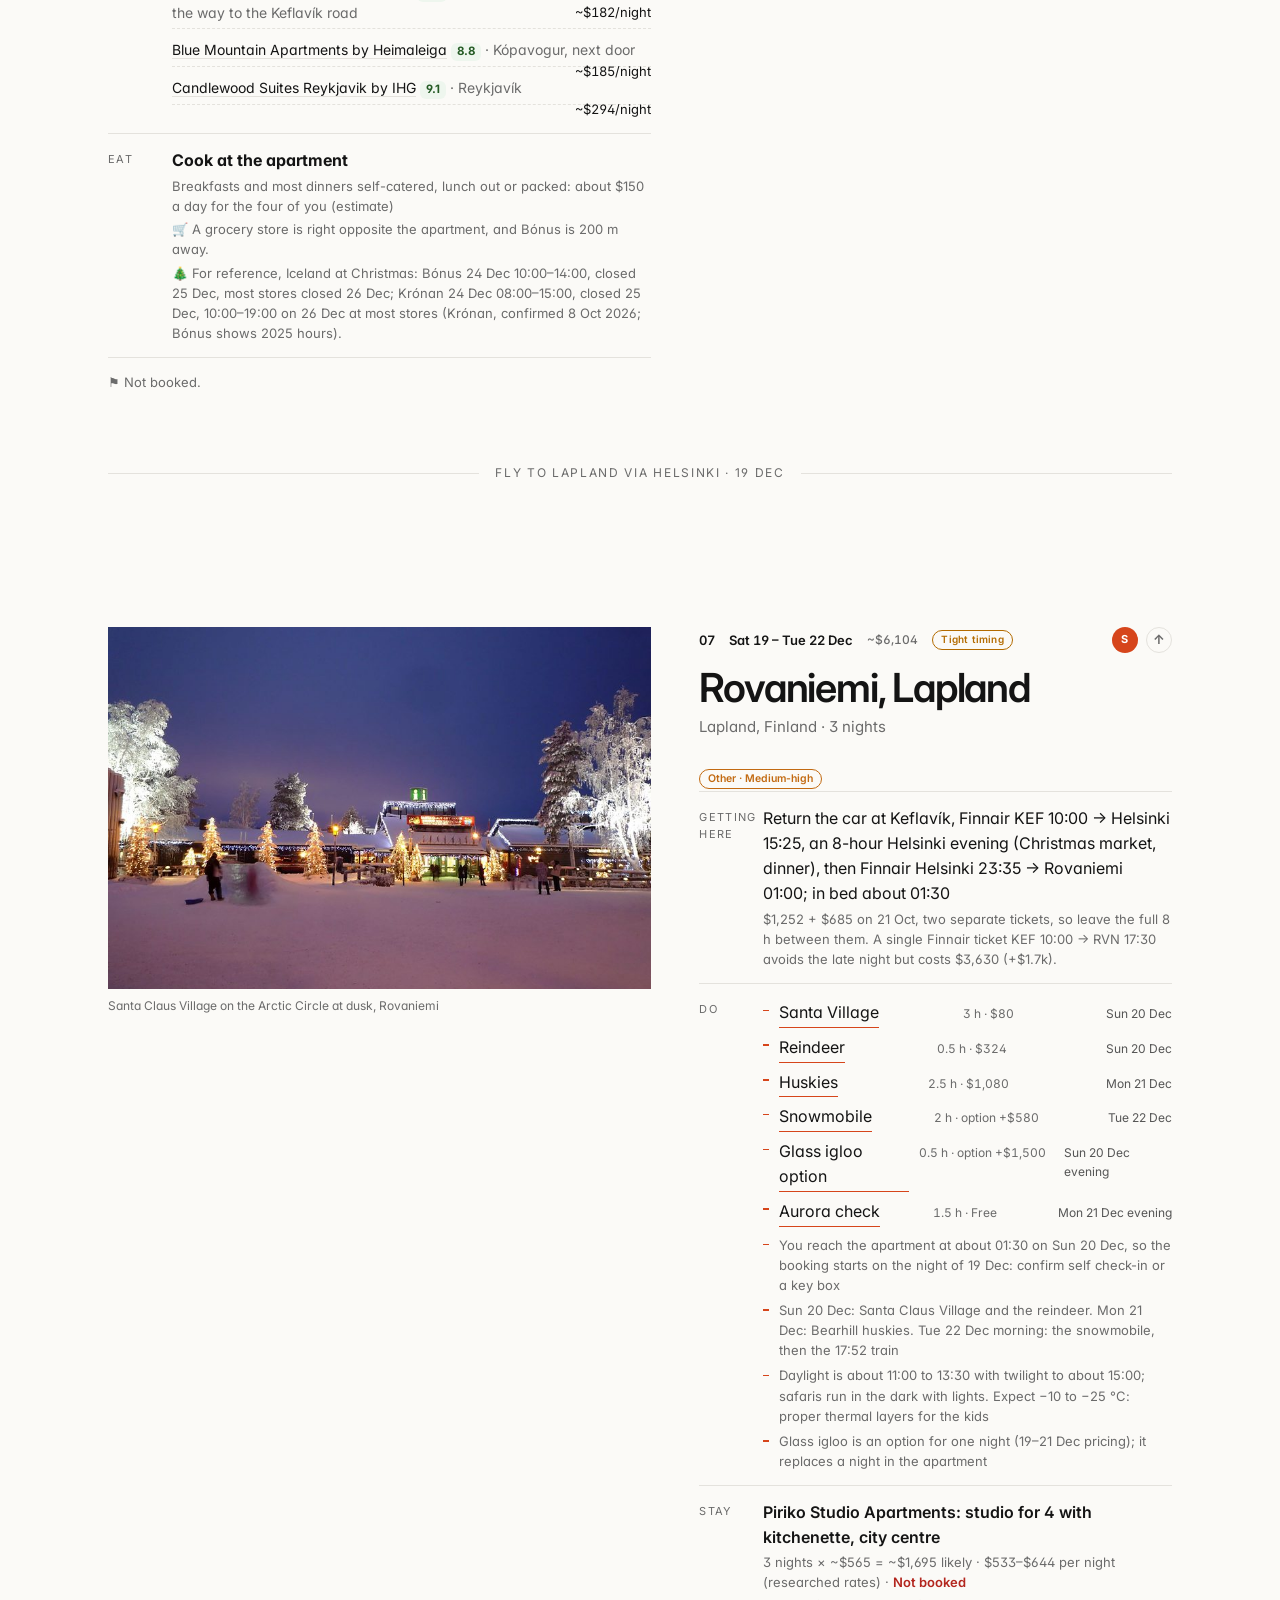
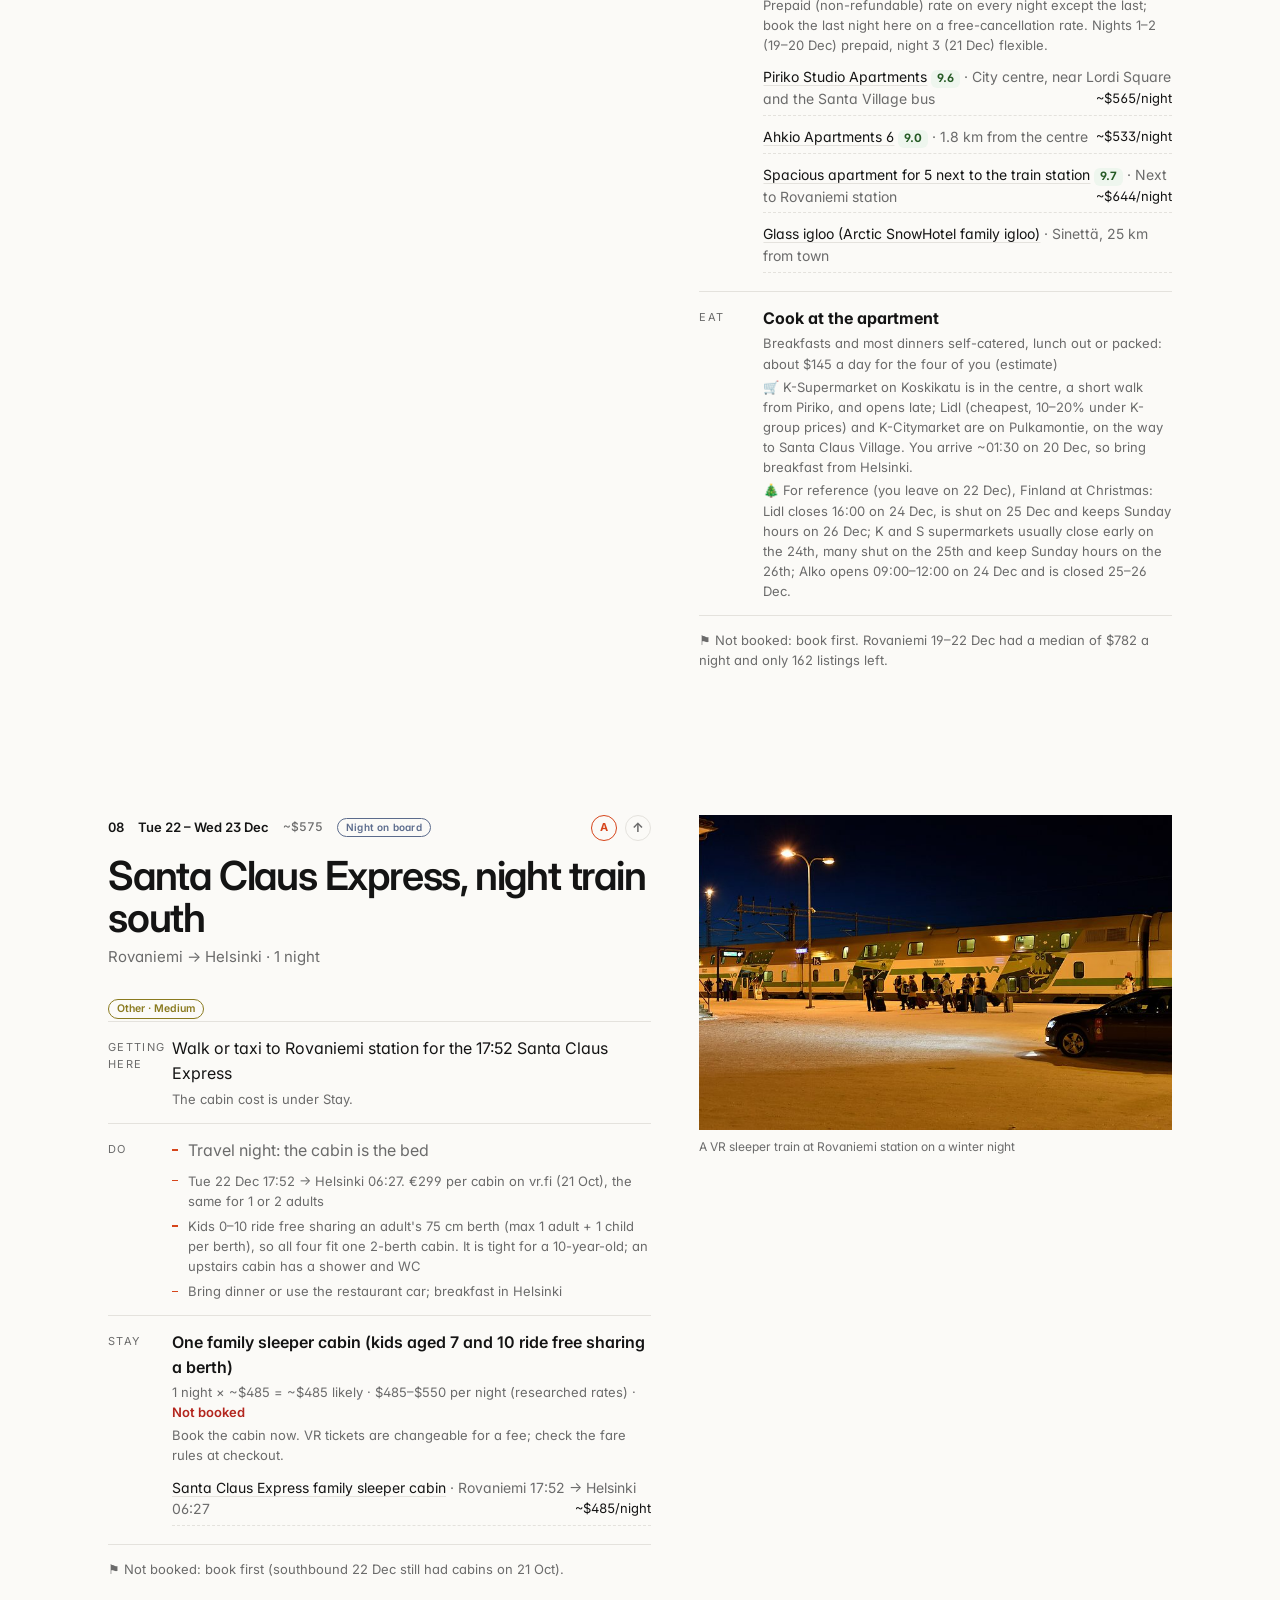
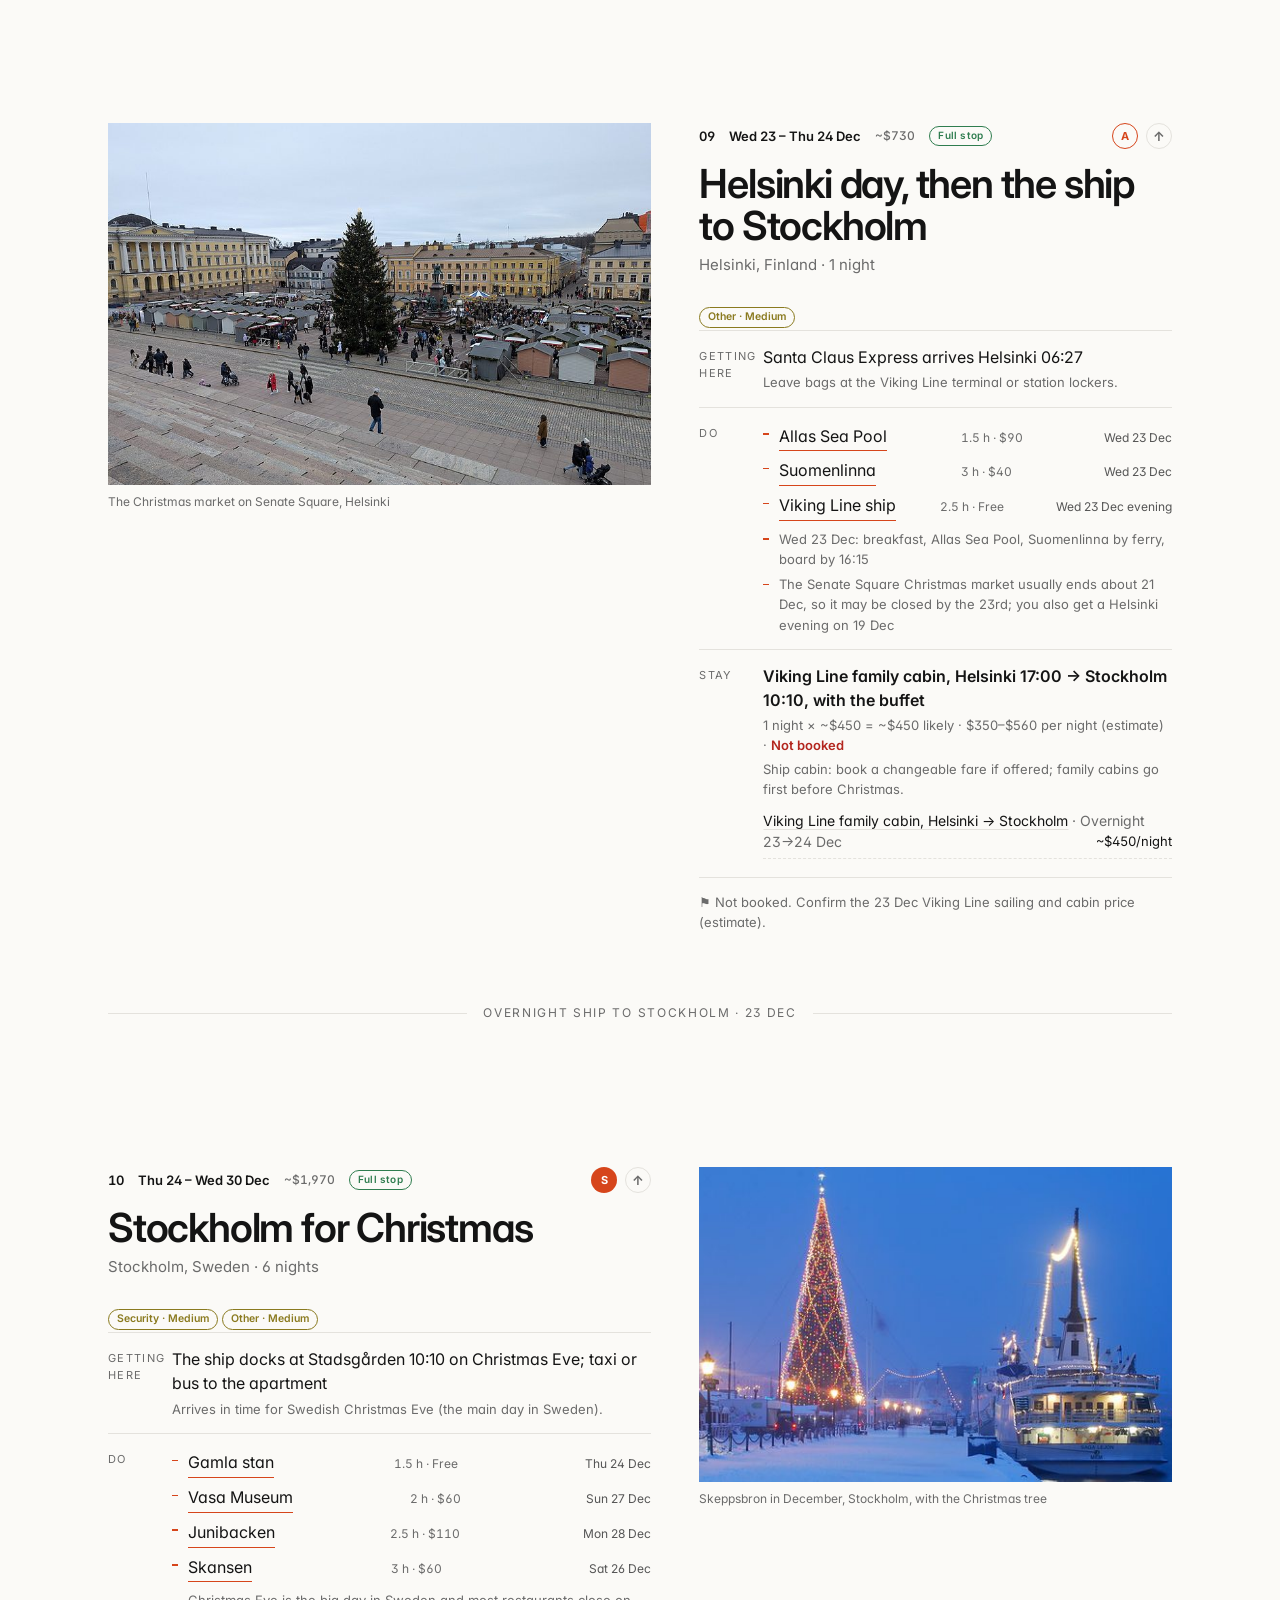
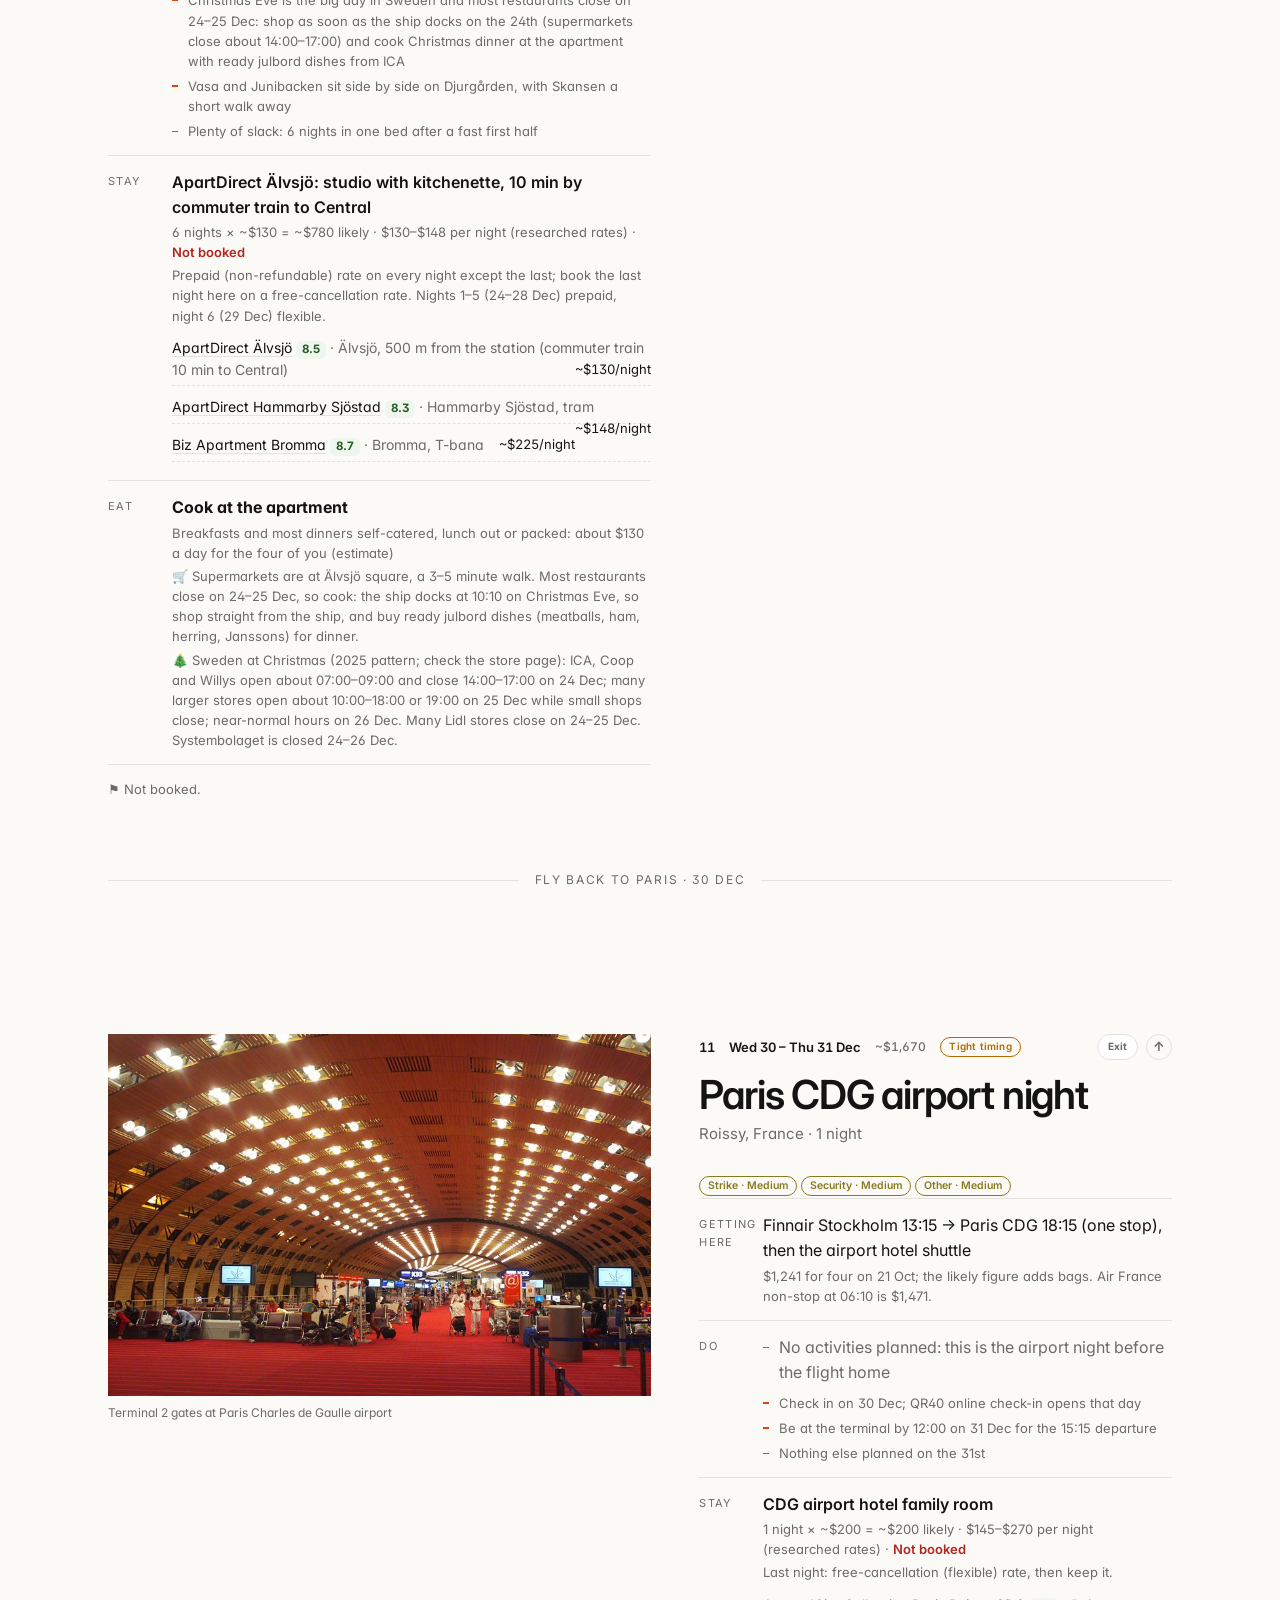
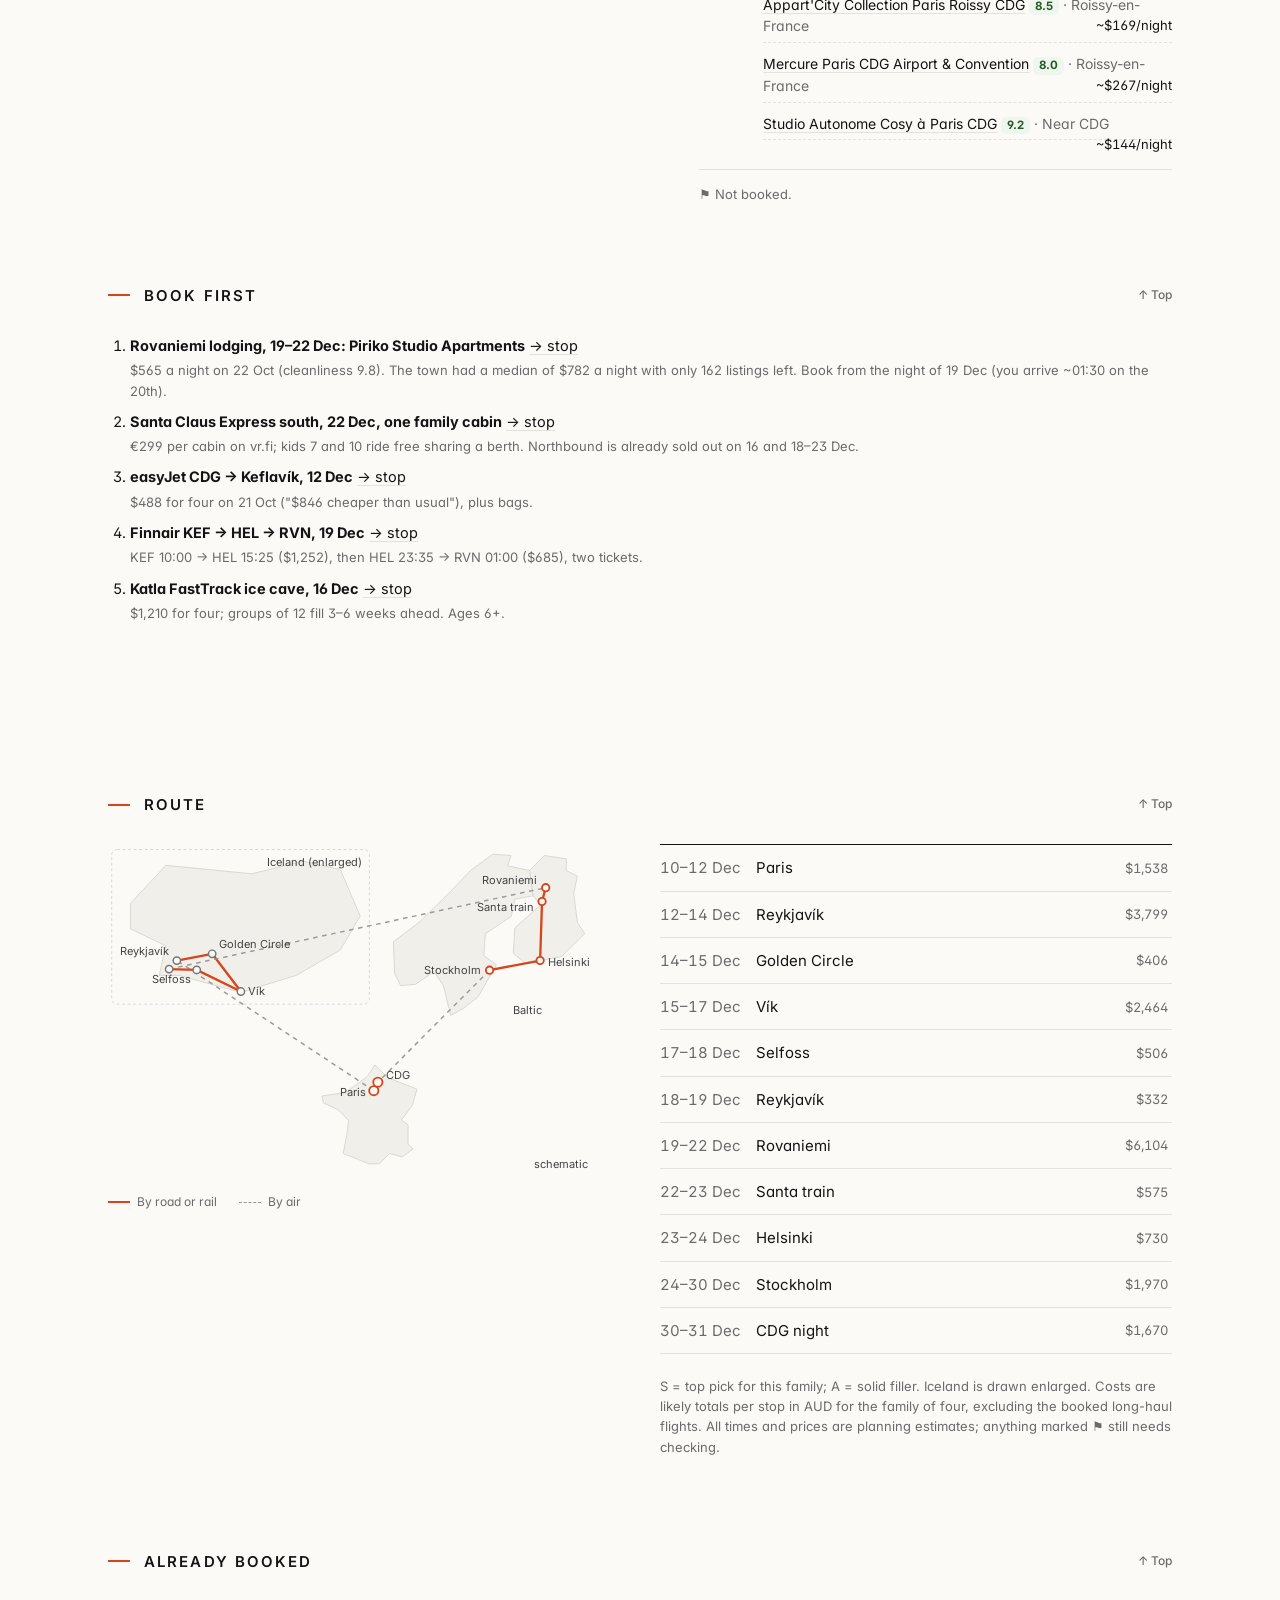
==== commit 7c35c92f: "D7: remove Álftanes pool from 18 Dec (Yule Lads kept, no replacement); share card and overview/Icela" ====
--- a/europe-dec-2026/index.html
+++ b/europe-dec-2026/index.html
@@ -310,7 +310,7 @@
 <div class="eyebrow"><span class="hold">Approved for now · nothing booked yet</span> Family trip · December 2026</div>
 <h1>Iceland <span class="ar">&amp;</span> Lapland</h1>
 <p class="when"><b>10–31 Dec 2026</b> · <span id="st-nights"></span> nights · Paris 2 · Iceland 7 · Rovaniemi 3 · Santa train · Helsinki and the ship · Stockholm 6 · CDG 1</p>
-<p class="costrow"><span class="cl1">Likely <b>$20.1k</b></span><span>$18.7k with cuts</span><span>$23.0k full experience</span><span class="tgt">target $15k</span></p><p class="mute" style="font-size:13px;margin:2px 0 0">AUD for the family of four, excluding the booked Qatar flights. Estimates; nothing booked except the long-haul flights.</p>
+<p class="costrow"><span class="cl1">Likely <b>$20.1k</b></span><span>$18.7k with cuts</span><span>$22.9k full experience</span><span class="tgt">target $15k</span></p><p class="mute" style="font-size:13px;margin:2px 0 0">AUD for the family of four, excluding the booked Qatar flights. Estimates; nothing booked except the long-haul flights.</p>
 <p class="sharelink"><a href="share/">▶ The trip in photos and videos (to share)</a></p>
 </div></header>
 <nav class="snav" aria-label="Jump to a stop"><div class="wrap"><div class="sx stopnav"><a href="#paris" class="rc" data-stop="paris"><span class="rd">10 Dec</span> Paris <b>2</b></a><a href="#rey1" class="rc is" data-stop="rey1"><span class="rd">12 Dec</span> Reykjavík <b>2</b></a><a href="#gc" class="rc is" data-stop="gc"><span class="rd">14 Dec</span> Golden Circle <b>1</b></a><a href="#vik" class="rc is" data-stop="vik"><span class="rd">15 Dec</span> Vík <b>2</b></a><a href="#sel" class="rc is" data-stop="sel"><span class="rd">17 Dec</span> Selfoss <b>1</b></a><a href="#rey2" class="rc is" data-stop="rey2"><span class="rd">18 Dec</span> Reykjavík <b>1</b></a><a href="#rov" class="rc" data-stop="rov"><span class="rd">19 Dec</span> Rovaniemi <b>3</b></a><a href="#train" class="rc" data-stop="train"><span class="rd">22 Dec</span> Santa train <b>1</b></a><a href="#hel" class="rc" data-stop="hel"><span class="rd">23 Dec</span> Helsinki <b>1</b></a><a href="#sto" class="rc" data-stop="sto"><span class="rd">24 Dec</span> Stockholm <b>6</b></a><a href="#cdg" class="rc" data-stop="cdg"><span class="rd">30 Dec</span> CDG night <b>1</b></a></div><div class="sx sx2"><a href="#top" class="rs2">↑ Top</a><a href="#bookfirst" class="rs2">Book first</a><a href="#route" class="rs2">Route map</a><a href="#booked" class="rs2">Booked flights</a></div></div></nav>
@@ -356,13 +356,13 @@
 <dl><dt>Getting here</dt><dd>Drive Vík → Selfoss, 130 km back west on Route 1<span class="sub">If Katla was cancelled on the 16th, take the backup slot in Vík this morning and drive after it.</span></dd>
 <dt>Do</dt><dd><ul class="acts"><li><button type="button" class="atr" data-attr="secret" data-stop="sel" data-act="0" aria-haspopup="dialog">Secret Lagoon</button><span class="am">1.5 h · $120</span><span class="ad"></span></li><li><button type="button" class="atr" data-attr="aurora" data-stop="sel" data-act="1" aria-haspopup="dialog">Aurora evening</button><span class="am">2 h · Free</span><span class="ad"></span></li></ul><ul class="tips"><li>Thu 17 Dec is the weather buffer: the spare Katla slot, or a slow day if the weather has been kind</li><li>A warm soak in the Secret Lagoon (Flúðir) or the town pools in Hveragerði</li><li>Shop for breakfast and snacks for the long 19 Dec travel day</li></ul></dd>
 <dt>Stay</dt><dd class="lodging"><b>ASKA Selfoss again: 2-bedroom apartment with kitchen, free parking</b><span class="sub lodge"><span class="c-lodgetot">1 night × ~$236 = ~$236 likely</span> · $236–$254 per night (researched rates) · <span class="nbk">Not booked</span></span><span class="sub">One night: book it on a free-cancellation rate, which also covers being stuck in Vík.</span><ul class="lopt"><li><a href="https://www.booking.com/hotel/is/aska-selfoss.en-gb.html" target="_blank" rel="noopener">ASKA Selfoss</a><span class="sc">9.6</span> <span class="mute">· Selfoss centre</span><span class="pr">~$236/night</span></li><li><a href="https://www.booking.com/hotel/is/bella-guesthouse.en-gb.html" target="_blank" rel="noopener">Bella Apartments &amp; Rooms</a><span class="sc">8.4</span> <span class="mute">· Selfoss centre</span><span class="pr">~$254/night</span></li><li><a href="https://www.booking.com/hotel/is/amtmann-residence-by-heimaleiga.en-gb.html" target="_blank" rel="noopener">Amtmann Residence by Heimaleiga</a><span class="sc">9.5</span> <span class="mute">· Selfoss centre</span><span class="pr">~$362/night</span></li></ul></dd><dt>Eat</dt><dd class="eat"><b>Cook at the apartment</b><span class="sub">Breakfasts and most dinners self-catered, lunch out or packed: about $150 a day for the four of you (estimate)</span><span class="sub">🛒 Same Selfoss supermarkets. Buy breakfast and snacks for 19 Dec: you leave Reykjavík about 07:00 and reach Helsinki at 15:25.</span><span class="sub">🎄 Not affected: you leave Iceland on 19 Dec.</span></dd></dl>
-<p class="flag">⚑ Not booked.</p></div></article><span class="anc" id="dec18"></span><article class="stop" id="rey2" aria-label="Reykjavík: pool day and Yule Lads">
+<p class="flag">⚑ Not booked.</p></div></article><span class="anc" id="dec18"></span><article class="stop" id="rey2" aria-label="Reykjavík: Yule Lads and Christmas lights">
 
 <figure class="ph"><img src="photos/hero_rey2-800.jpg" srcset="photos/hero_rey2-800.jpg 800w, photos/hero_rey2.jpg 1600w" sizes="(min-width:900px) 560px, 100vw" alt="Reykjavík old harbour" loading="lazy" decoding="async" width="1600" height="1067"><figcaption>Reykjavík old harbour</figcaption></figure>
 <div class="body"><div class="meta"><span class="num c-num">06</span><span class="date c-date"></span><span class="cpill c-costp" title="Likely cost for this stop (estimate)"></span><span class="vpill c-verdict"></span><span class="tier tA" title="A-tier">A</span><a class="tomap" href="#top" aria-label="Back to top" title="Back to top">↑</a></div>
-<h3>Reykjavík: pool day and Yule Lads</h3><p class="reg c-reg">Reykjavík, Iceland</p><div class="c-rk"></div>
+<h3>Reykjavík: Yule Lads and Christmas lights</h3><p class="reg c-reg">Reykjavík, Iceland</p><div class="c-rk"></div>
 <dl><dt>Getting here</dt><dd>Drive Selfoss → Reykjavík, 57 km<span class="sub">Fuel is in the Iceland car line.</span></dd>
-<dt>Do</dt><dd><ul class="acts"><li><button type="button" class="atr" data-attr="yulelads" data-stop="rey2" data-act="0" aria-haspopup="dialog">Yule Lads</button><span class="am">1.5 h · Free</span><span class="ad"></span></li><li><button type="button" class="atr" data-attr="alftanes" data-stop="rey2" data-act="1" aria-haspopup="dialog">Álftanes pool</button><span class="am">2.5 h · $30</span><span class="ad"></span></li></ul><ul class="tips"><li>Fri 18 Dec: a slow morning, the Yule Lads and Christmas lights in town around midday, then Álftaneslaug in the afternoon (about 20 minutes&#x27; drive): the wave pool, the big slide and the hot pots as it gets dark</li><li>Early night: leave at about 07:00 on the 19th to return the car at Keflavík for the 10:00 flight</li></ul></dd>
+<dt>Do</dt><dd><ul class="acts"><li><button type="button" class="atr" data-attr="yulelads" data-stop="rey2" data-act="0" aria-haspopup="dialog">Yule Lads</button><span class="am">1.5 h · Free</span><span class="ad"></span></li></ul><ul class="tips"><li>Fri 18 Dec: a slow, free day: the Yule Lads and Christmas lights in town around midday (Laugavegur and the old harbour), then an easy evening to pack</li><li>Early night: leave at about 07:00 on the 19th to return the car at Keflavík for the 10:00 flight</li></ul></dd>
 <dt>Stay</dt><dd class="lodging"><b>Icelandic Apartments by Heimaleiga: apartment with kitchenette, free parking (Kópavogur)</b><span class="sub lodge"><span class="c-lodgetot">1 night × ~$182 = ~$182 likely</span> · $182–$219 per night (researched rates) · <span class="nbk">Not booked</span></span><span class="sub">One night: free-cancellation rate.</span><ul class="lopt"><li><a href="https://www.booking.com/hotel/is/icelandic-apartments.en-gb.html" target="_blank" rel="noopener">Icelandic Apartments by Heimaleiga</a><span class="sc">8.8</span> <span class="mute">· Kópavogur (Urðarhvarf), on the way to the Keflavík road</span><span class="pr">~$182/night</span></li><li><a href="https://www.booking.com/hotel/is/blue-mountain-apartments.en-gb.html" target="_blank" rel="noopener">Blue Mountain Apartments by Heimaleiga</a><span class="sc">8.8</span> <span class="mute">· Kópavogur, next door</span><span class="pr">~$185/night</span></li><li><a href="https://www.booking.com/hotel/is/candlewood-suites-reykjavik.en-gb.html" target="_blank" rel="noopener">Candlewood Suites Reykjavik by IHG</a><span class="sc">9.1</span> <span class="mute">· Reykjavík</span><span class="pr">~$294/night</span></li></ul></dd><dt>Eat</dt><dd class="eat"><b>Cook at the apartment</b><span class="sub">Breakfasts and most dinners self-catered, lunch out or packed: about $150 a day for the four of you (estimate)</span><span class="sub">🛒 A grocery store is right opposite the apartment, and Bónus is 200 m away.</span><span class="sub">🎄 For reference, Iceland at Christmas: Bónus 24 Dec 10:00–14:00, closed 25 Dec, most stores closed 26 Dec; Krónan 24 Dec 08:00–15:00, closed 25 Dec, 10:00–19:00 on 26 Dec at most stores (Krónan, confirmed 8 Oct 2026; Bónus shows 2025 hours).</span></dd></dl>
 <p class="flag">⚑ Not booked.</p></div></article><div class="divider"><span>Fly to Lapland via Helsinki · 19 Dec</span></div><span class="anc" id="dec19"></span><article class="stop" id="rov" aria-label="Rovaniemi, Lapland">
 
@@ -419,14 +419,14 @@
 <p class="bg-links">Background: <a href="north/">Pick your northern Europe</a> (the five combos and the Paris block) · <a href="iceland-lapland/">Iceland + Lapland routes</a> (where D7 came from) · <a href="experiences/">Experiences, tiered</a> (S/A/B, prices and age checks)</p>
 <div class="nbox"><p><b>Check:</b> Qatar changed the QR39 time on 20 Jul 2026 (08:05 to 08:10) and asked passengers to accept. Confirm in the Qantas/Velocity app or with the airline that the change is accepted on every booking. Booking references are kept off this public page.</p></div>
 </div></section>
-<footer><div class="wrap"><div class="eyebrow">Photo credits</div><ul><li>The Eiffel Tower from the Trocadéro fountains at night: <a href="https://commons.wikimedia.org/wiki/File:Paris,_view_from_Trocadero_at_night,_2010.jpg">Moyan Brenn from Italy</a>, CC BY 2.0, via Wikimedia Commons</li><li>Reykjavík seen from the Hallgrímskirkja tower: <a href="https://commons.wikimedia.org/wiki/File:Reykjav%C3%ADk_s%C3%A9%C3%B0_%C3%BAr_Hallgr%C3%ADmskirkju.jpeg">Andreas Tille</a>, CC BY-SA 3.0, via Wikimedia Commons</li><li>Þingvellir church and the Öxará river in winter, Golden Circle: <a href="https://commons.wikimedia.org/wiki/File:%C3%9Eingvallakirkja_%C3%9Eingvellir_at_-15%C2%B0C_-_panoramio.jpg">Jon Gretarsson</a>, CC BY-SA 3.0, via Wikimedia Commons</li><li>The church above Vík, South Iceland, in winter: <a href="https://commons.wikimedia.org/wiki/File:A_village_church_in_winter_(Unsplash).jpg">Jon Flobrant jonflobrant</a>, CC0, via Wikimedia Commons</li><li>Icelandic horses near Selfoss under a December moon: <a href="https://commons.wikimedia.org/wiki/File:Selfoss_im_Dezember.jpg">Christian Bickel</a>, CC BY-SA 2.0 de, via Wikimedia Commons</li><li>Reykjavík old harbour: <a href="https://commons.wikimedia.org/wiki/File:Reykjavik_old_harbour_(6046082168).jpg">Aapo Haapanen from Tampere, Finland</a>, CC BY 2.0, via Wikimedia Commons</li><li>Santa Claus Village on the Arctic Circle at dusk, Rovaniemi: <a href="https://commons.wikimedia.org/wiki/File:Santa_Claus_Village_(5306867729).jpg">Timo Newton-Syms from Helsinki, Finland and Chalfont St Giles, Bucks, UK</a>, CC BY-SA 2.0, via Wikimedia Commons</li><li>A VR sleeper train at Rovaniemi station on a winter night: <a href="https://commons.wikimedia.org/wiki/File:Sleeper_train_in_Rovaniemi_railway_station_20170201.jpg">Tyg728</a>, CC BY-SA 4.0, via Wikimedia Commons</li><li>The Christmas market on Senate Square, Helsinki: <a href="https://commons.wikimedia.org/wiki/File:Helsinki_christmas_market_-_20241130_-_04.jpg">AleWi</a>, CC BY-SA 4.0, via Wikimedia Commons</li><li>Skeppsbron in December, Stockholm, with the Christmas tree: <a href="https://commons.wikimedia.org/wiki/File:Skeppsbron_december_2010.JPG">ArildV</a>, CC BY-SA 3.0, via Wikimedia Commons</li><li>Terminal 2 gates at Paris Charles de Gaulle airport: <a href="https://commons.wikimedia.org/wiki/File:CDG_terminal_gates_K32_and_K33.jpg">Ypsilon from Finland</a>, CC0, via Wikimedia Commons</li></ul><div class="eyebrow">Highlight photos (shown in popups)</div><ul><li>The Eiffel Tower and the Pont Alexandre III at dusk: <a href="https://commons.wikimedia.org/wiki/File:Eiffel_Tower_and_Pont_Alexandre_III_at_night.jpg">Getfunky Paris</a>, CC BY 2.0</li><li>A Bateau Mouche on the Seine near the Eiffel Tower: <a href="https://commons.wikimedia.org/wiki/File:Bateau_Mouche_on_river_Seine_near_the_Pont_d%27I%C3%A9na_and_Eiffel_Tower_in_Paris,_France.jpg">Jean-Pierre</a>, CC BY-SA 2.0</li><li>Notre-Dame de Paris west façade after the restoration: <a href="https://commons.wikimedia.org/wiki/File:Notre_Dame_west_facade_2025-09-02_-_07.jpg">The wub</a>, CC BY-SA 4.0</li><li>The Arc de Triomphe at night: <a href="https://commons.wikimedia.org/wiki/File:Arc_de_Triomphe_de_l%27%C3%89toile_at_night_vertical_fix.jpg">Wilfredor</a>, CC0</li><li>Christmas illuminations on the Champs-Élysées, 2024: <a href="https://commons.wikimedia.org/wiki/File:Christmas_Illumination_Champs-Elys%C3%A9es,_Paris_(2011).jpg">photo by Didier Boy de la Tour copyright ACT lighting design 20011</a>, CC BY 3.0</li><li>Walking path in the Þingvellir rift valley, winter: <a href="https://commons.wikimedia.org/wiki/File:%C3%9Eingvellir_in_southwestern_Iceland_is_the_site_of_a_rift_valley_that_marks_the_crest_of_the_Mid-Atlantic_Ridge._It_is_also_home_to_%C3%9Eingvallavatn,_the_largest_natural_lake_in_Iceland._(15383986903).jpg">Bryan Ledgard</a>, CC BY 2.0</li><li>Strokkur geyser erupting: <a href="https://commons.wikimedia.org/wiki/File:Strokkur_geyser_eruption,_close-up_view.jpg">Andreas Tille</a>, CC BY-SA 3.0</li><li>Gullfoss waterfall in winter snow: <a href="https://commons.wikimedia.org/wiki/File:Iceland_-_2017-02-22_-_Gullfoss_-_3684.jpg">Pierre-Selim Huard</a>, CC BY 4.0</li><li>Seljalandsfoss in winter: <a href="https://commons.wikimedia.org/wiki/File:Seljalandsfoss_(16467797491).jpg">sergejf</a>, CC BY-SA 2.0</li><li>Skógafoss in winter: <a href="https://commons.wikimedia.org/wiki/File:Skogafoss_in_winter.jpg">Martyn Smith</a>, CC BY 2.0</li><li>Reynisfjara black sand beach and sea stacks: <a href="https://commons.wikimedia.org/wiki/File:Reynisfjara_Black_Sand_Beach_1991_-_Iceland_-_explored_30.10.24_-_Flickr_-_greenoid.jpg">Frerk Meyer from Buchholz in der Nordheide, Niedersachsen</a>, CC BY-SA 2.0</li><li>The Dyrhólaey sea arch: <a href="https://commons.wikimedia.org/wiki/File:Dyrh%C3%B3laey,_Su%C3%B0urland,_Islandia,_2014-08-17,_DD_140.jpg">Diego Delso</a>, CC BY-SA 4.0</li><li>Molten lava at Fagradalsfjall (illustrative: the Lava Show has no free photo): <a href="https://commons.wikimedia.org/wiki/File:Fagradalsfjall_volcano_lava_close-up.jpg">Mokslo Sriuba</a>, CC BY-SA 4.0</li><li>An Icelandic geothermal pool (Laugardalslaug shown; no free photo of Álftaneslaug): <a href="https://commons.wikimedia.org/wiki/File:Laugardalslaug_tribune.jpg">Ohlen</a>, Public domain</li><li>Aurora over the Icelandic landscape: <a href="https://commons.wikimedia.org/wiki/File:Aurora_Borealis_-_Iceland_-_2_Nov._2013.jpg">Francisco Diez from Toronto, Canada</a>, CC BY 2.0</li><li>The Blue Lagoon geothermal spa in its lava field near Grindavík: <a href="https://commons.wikimedia.org/wiki/File:Blue_Lagoon_Geothermal_Spa,_Grindav%C3%ADk,_Iceland_(37917013312).jpg">sikeri from Silver Spring, MD, USA</a>, CC BY 2.0</li><li>Inside the Into the Glacier tunnel in Langjökull: <a href="https://commons.wikimedia.org/wiki/File:Chilling_Into_The_Glacier_Langjokull_Iceland_Color_Street_Photography_(213509329).jpeg">Giuseppe Milo</a>, CC BY 3.0</li><li>Deildartunguhver, Europe&#x27;s most powerful hot spring: <a href="https://commons.wikimedia.org/wiki/File:Deildartunguhver_(14430128136).jpg">Rob Oo from NL</a>, CC BY 2.0</li><li>A natural Icelandic ice cave with blue ice and volcanic ash bands: <a href="https://commons.wikimedia.org/wiki/File:Ice_Cave_Explorer_-_Iceland.jpg">Eric Kilby</a>, CC BY-SA 2.0</li><li>Santa Claus Village on the Arctic Circle at dusk: <a href="https://commons.wikimedia.org/wiki/File:Santa_Claus_Village_(5306867729).jpg">Timo Newton-Syms from Helsinki, Finland and Chalfont St Giles, Bucks, UK</a>, CC BY-SA 2.0</li><li>A reindeer harnessed to a sleigh (illustrative, not at Santa Claus Village): <a href="https://commons.wikimedia.org/wiki/File:%D0%A1%D0%B5%D0%B2%D0%B5%D1%80%D0%BD%D1%8B%D0%B9_%D0%BE%D0%BB%D0%B5%D0%BD%D1%8C_%D0%B2_%D1%83%D0%BF%D1%80%D1%8F%D0%B6%D0%BA%D0%B5.jpg">Alyunina</a>, CC BY 4.0</li><li>A husky team running on a snowy forest trail (illustrative, not Bearhill): <a href="https://commons.wikimedia.org/wiki/File:Go,_go,_go..._(16717595047).jpg">Markus Trienke</a>, CC BY-SA 2.0</li><li>Snowmobiles crossing snow in Finland (illustrative): <a href="https://commons.wikimedia.org/wiki/File:Snowmobiles_(12525089445).jpg">Timo Newton-Syms from Helsinki, Finland &amp; Maidenhead, Berkshire, UK</a>, CC BY-SA 2.0</li><li>A glass aurora igloo in snow-free Iceland (illustrative of the idea, not the Rovaniemi igloo): <a href="https://commons.wikimedia.org/wiki/File:Aurora-Igloo-Hella-Iceland.jpg">Alidrunela12</a>, CC BY 4.0</li><li>Allas Sea Pool in the snow, Helsinki harbour: <a href="https://commons.wikimedia.org/wiki/File:Allas_Sea_Pool_Feb_18.jpg">Onsilla / Wikimedia Commons</a>, CC BY-SA 4.0</li><li>Suomenlinna in winter, Helsinki: <a href="https://commons.wikimedia.org/wiki/File:Suomenlinna_winter_-_Marit_Henriksson.jpg">Marit Henriksson</a>, CC BY-SA 4.0</li><li>A Viking Line ship at Stadsgården, Stockholm, in December: <a href="https://commons.wikimedia.org/wiki/File:Viking_Line_-_Gabriella_i_Stadsg%C3%A5rden_20221201_01.jpg">AleWi</a>, CC BY-SA 4.0</li><li>The Christmas market on Stortorget, Gamla stan: <a href="https://commons.wikimedia.org/wiki/File:Gamla_stans_Julmarknad_2009j.jpg">Holger.Ellgaard</a>, CC BY-SA 3.0</li><li>Inside the Vasa Museum, Stockholm: <a href="https://commons.wikimedia.org/wiki/File:Vasa_Museum_interior_3.jpg">Steven Lek</a>, CC BY-SA 4.0</li><li>Junibacken, the Astrid Lindgren house on Djurgården: <a href="https://commons.wikimedia.org/wiki/File:Junibacken_November_2024_01.jpg">ArildV</a>, CC BY-SA 4.0</li><li>Skansen open-air museum in winter: <a href="https://commons.wikimedia.org/wiki/File:Skansens_julmarknad_2013.jpg">Holger.Ellgaard</a>, CC BY-SA 3.0</li></ul>
+<footer><div class="wrap"><div class="eyebrow">Photo credits</div><ul><li>The Eiffel Tower from the Trocadéro fountains at night: <a href="https://commons.wikimedia.org/wiki/File:Paris,_view_from_Trocadero_at_night,_2010.jpg">Moyan Brenn from Italy</a>, CC BY 2.0, via Wikimedia Commons</li><li>Reykjavík seen from the Hallgrímskirkja tower: <a href="https://commons.wikimedia.org/wiki/File:Reykjav%C3%ADk_s%C3%A9%C3%B0_%C3%BAr_Hallgr%C3%ADmskirkju.jpeg">Andreas Tille</a>, CC BY-SA 3.0, via Wikimedia Commons</li><li>Þingvellir church and the Öxará river in winter, Golden Circle: <a href="https://commons.wikimedia.org/wiki/File:%C3%9Eingvallakirkja_%C3%9Eingvellir_at_-15%C2%B0C_-_panoramio.jpg">Jon Gretarsson</a>, CC BY-SA 3.0, via Wikimedia Commons</li><li>The church above Vík, South Iceland, in winter: <a href="https://commons.wikimedia.org/wiki/File:A_village_church_in_winter_(Unsplash).jpg">Jon Flobrant jonflobrant</a>, CC0, via Wikimedia Commons</li><li>Icelandic horses near Selfoss under a December moon: <a href="https://commons.wikimedia.org/wiki/File:Selfoss_im_Dezember.jpg">Christian Bickel</a>, CC BY-SA 2.0 de, via Wikimedia Commons</li><li>Reykjavík old harbour: <a href="https://commons.wikimedia.org/wiki/File:Reykjavik_old_harbour_(6046082168).jpg">Aapo Haapanen from Tampere, Finland</a>, CC BY 2.0, via Wikimedia Commons</li><li>Santa Claus Village on the Arctic Circle at dusk, Rovaniemi: <a href="https://commons.wikimedia.org/wiki/File:Santa_Claus_Village_(5306867729).jpg">Timo Newton-Syms from Helsinki, Finland and Chalfont St Giles, Bucks, UK</a>, CC BY-SA 2.0, via Wikimedia Commons</li><li>A VR sleeper train at Rovaniemi station on a winter night: <a href="https://commons.wikimedia.org/wiki/File:Sleeper_train_in_Rovaniemi_railway_station_20170201.jpg">Tyg728</a>, CC BY-SA 4.0, via Wikimedia Commons</li><li>The Christmas market on Senate Square, Helsinki: <a href="https://commons.wikimedia.org/wiki/File:Helsinki_christmas_market_-_20241130_-_04.jpg">AleWi</a>, CC BY-SA 4.0, via Wikimedia Commons</li><li>Skeppsbron in December, Stockholm, with the Christmas tree: <a href="https://commons.wikimedia.org/wiki/File:Skeppsbron_december_2010.JPG">ArildV</a>, CC BY-SA 3.0, via Wikimedia Commons</li><li>Terminal 2 gates at Paris Charles de Gaulle airport: <a href="https://commons.wikimedia.org/wiki/File:CDG_terminal_gates_K32_and_K33.jpg">Ypsilon from Finland</a>, CC0, via Wikimedia Commons</li></ul><div class="eyebrow">Highlight photos (shown in popups)</div><ul><li>The Eiffel Tower and the Pont Alexandre III at dusk: <a href="https://commons.wikimedia.org/wiki/File:Eiffel_Tower_and_Pont_Alexandre_III_at_night.jpg">Getfunky Paris</a>, CC BY 2.0</li><li>A Bateau Mouche on the Seine near the Eiffel Tower: <a href="https://commons.wikimedia.org/wiki/File:Bateau_Mouche_on_river_Seine_near_the_Pont_d%27I%C3%A9na_and_Eiffel_Tower_in_Paris,_France.jpg">Jean-Pierre</a>, CC BY-SA 2.0</li><li>Notre-Dame de Paris west façade after the restoration: <a href="https://commons.wikimedia.org/wiki/File:Notre_Dame_west_facade_2025-09-02_-_07.jpg">The wub</a>, CC BY-SA 4.0</li><li>The Arc de Triomphe at night: <a href="https://commons.wikimedia.org/wiki/File:Arc_de_Triomphe_de_l%27%C3%89toile_at_night_vertical_fix.jpg">Wilfredor</a>, CC0</li><li>Christmas illuminations on the Champs-Élysées, 2024: <a href="https://commons.wikimedia.org/wiki/File:Christmas_Illumination_Champs-Elys%C3%A9es,_Paris_(2011).jpg">photo by Didier Boy de la Tour copyright ACT lighting design 20011</a>, CC BY 3.0</li><li>Walking path in the Þingvellir rift valley, winter: <a href="https://commons.wikimedia.org/wiki/File:%C3%9Eingvellir_in_southwestern_Iceland_is_the_site_of_a_rift_valley_that_marks_the_crest_of_the_Mid-Atlantic_Ridge._It_is_also_home_to_%C3%9Eingvallavatn,_the_largest_natural_lake_in_Iceland._(15383986903).jpg">Bryan Ledgard</a>, CC BY 2.0</li><li>Strokkur geyser erupting: <a href="https://commons.wikimedia.org/wiki/File:Strokkur_geyser_eruption,_close-up_view.jpg">Andreas Tille</a>, CC BY-SA 3.0</li><li>Gullfoss waterfall in winter snow: <a href="https://commons.wikimedia.org/wiki/File:Iceland_-_2017-02-22_-_Gullfoss_-_3684.jpg">Pierre-Selim Huard</a>, CC BY 4.0</li><li>Seljalandsfoss in winter: <a href="https://commons.wikimedia.org/wiki/File:Seljalandsfoss_(16467797491).jpg">sergejf</a>, CC BY-SA 2.0</li><li>Skógafoss in winter: <a href="https://commons.wikimedia.org/wiki/File:Skogafoss_in_winter.jpg">Martyn Smith</a>, CC BY 2.0</li><li>Reynisfjara black sand beach and sea stacks: <a href="https://commons.wikimedia.org/wiki/File:Reynisfjara_Black_Sand_Beach_1991_-_Iceland_-_explored_30.10.24_-_Flickr_-_greenoid.jpg">Frerk Meyer from Buchholz in der Nordheide, Niedersachsen</a>, CC BY-SA 2.0</li><li>The Dyrhólaey sea arch: <a href="https://commons.wikimedia.org/wiki/File:Dyrh%C3%B3laey,_Su%C3%B0urland,_Islandia,_2014-08-17,_DD_140.jpg">Diego Delso</a>, CC BY-SA 4.0</li><li>Molten lava at Fagradalsfjall (illustrative: the Lava Show has no free photo): <a href="https://commons.wikimedia.org/wiki/File:Fagradalsfjall_volcano_lava_close-up.jpg">Mokslo Sriuba</a>, CC BY-SA 4.0</li><li>Aurora over the Icelandic landscape: <a href="https://commons.wikimedia.org/wiki/File:Aurora_Borealis_-_Iceland_-_2_Nov._2013.jpg">Francisco Diez from Toronto, Canada</a>, CC BY 2.0</li><li>The Blue Lagoon geothermal spa in its lava field near Grindavík: <a href="https://commons.wikimedia.org/wiki/File:Blue_Lagoon_Geothermal_Spa,_Grindav%C3%ADk,_Iceland_(37917013312).jpg">sikeri from Silver Spring, MD, USA</a>, CC BY 2.0</li><li>Inside the Into the Glacier tunnel in Langjökull: <a href="https://commons.wikimedia.org/wiki/File:Chilling_Into_The_Glacier_Langjokull_Iceland_Color_Street_Photography_(213509329).jpeg">Giuseppe Milo</a>, CC BY 3.0</li><li>Deildartunguhver, Europe&#x27;s most powerful hot spring: <a href="https://commons.wikimedia.org/wiki/File:Deildartunguhver_(14430128136).jpg">Rob Oo from NL</a>, CC BY 2.0</li><li>A natural Icelandic ice cave with blue ice and volcanic ash bands: <a href="https://commons.wikimedia.org/wiki/File:Ice_Cave_Explorer_-_Iceland.jpg">Eric Kilby</a>, CC BY-SA 2.0</li><li>Santa Claus Village on the Arctic Circle at dusk: <a href="https://commons.wikimedia.org/wiki/File:Santa_Claus_Village_(5306867729).jpg">Timo Newton-Syms from Helsinki, Finland and Chalfont St Giles, Bucks, UK</a>, CC BY-SA 2.0</li><li>A reindeer harnessed to a sleigh (illustrative, not at Santa Claus Village): <a href="https://commons.wikimedia.org/wiki/File:%D0%A1%D0%B5%D0%B2%D0%B5%D1%80%D0%BD%D1%8B%D0%B9_%D0%BE%D0%BB%D0%B5%D0%BD%D1%8C_%D0%B2_%D1%83%D0%BF%D1%80%D1%8F%D0%B6%D0%BA%D0%B5.jpg">Alyunina</a>, CC BY 4.0</li><li>A husky team running on a snowy forest trail (illustrative, not Bearhill): <a href="https://commons.wikimedia.org/wiki/File:Go,_go,_go..._(16717595047).jpg">Markus Trienke</a>, CC BY-SA 2.0</li><li>Snowmobiles crossing snow in Finland (illustrative): <a href="https://commons.wikimedia.org/wiki/File:Snowmobiles_(12525089445).jpg">Timo Newton-Syms from Helsinki, Finland &amp; Maidenhead, Berkshire, UK</a>, CC BY-SA 2.0</li><li>A glass aurora igloo in snow-free Iceland (illustrative of the idea, not the Rovaniemi igloo): <a href="https://commons.wikimedia.org/wiki/File:Aurora-Igloo-Hella-Iceland.jpg">Alidrunela12</a>, CC BY 4.0</li><li>Allas Sea Pool in the snow, Helsinki harbour: <a href="https://commons.wikimedia.org/wiki/File:Allas_Sea_Pool_Feb_18.jpg">Onsilla / Wikimedia Commons</a>, CC BY-SA 4.0</li><li>Suomenlinna in winter, Helsinki: <a href="https://commons.wikimedia.org/wiki/File:Suomenlinna_winter_-_Marit_Henriksson.jpg">Marit Henriksson</a>, CC BY-SA 4.0</li><li>A Viking Line ship at Stadsgården, Stockholm, in December: <a href="https://commons.wikimedia.org/wiki/File:Viking_Line_-_Gabriella_i_Stadsg%C3%A5rden_20221201_01.jpg">AleWi</a>, CC BY-SA 4.0</li><li>The Christmas market on Stortorget, Gamla stan: <a href="https://commons.wikimedia.org/wiki/File:Gamla_stans_Julmarknad_2009j.jpg">Holger.Ellgaard</a>, CC BY-SA 3.0</li><li>Inside the Vasa Museum, Stockholm: <a href="https://commons.wikimedia.org/wiki/File:Vasa_Museum_interior_3.jpg">Steven Lek</a>, CC BY-SA 4.0</li><li>Junibacken, the Astrid Lindgren house on Djurgården: <a href="https://commons.wikimedia.org/wiki/File:Junibacken_November_2024_01.jpg">ArildV</a>, CC BY-SA 4.0</li><li>Skansen open-air museum in winter: <a href="https://commons.wikimedia.org/wiki/File:Skansens_julmarknad_2013.jpg">Holger.Ellgaard</a>, CC BY-SA 3.0</li></ul>
 <p>Photos cropped or resized for this page. Cost, hours and risk figures are estimates or unverified and marked accordingly. Only the long-haul flights are booked.</p>
 <p class="foot-admin"><a href="admin/" rel="nofollow">Admin view</a> · <a href="north/">North options</a> · <a href="iceland-lapland/">Iceland + Lapland routes</a> · <a href="experiences/">Experiences</a> · <a href="v1-lite/">Earlier Paris/Alps/Iceland copy</a> · <a href="../">Melbourne ⇄ Brisbane 2027</a></p></div></footer><a href="#top" class="fab" aria-label="Back to top">↑</a>
 <dialog id="dlg" aria-labelledby="d-title"><div class="d-in"><button type="button" class="d-x" id="d-close" aria-label="Close">×</button>
 <div id="d-body" class="d-body"><figure class="d-fig"><img id="d-img" alt="" loading="lazy" decoding="async"><figcaption id="d-cap"></figcaption></figure>
 <div class="d-txt"><h3 id="d-title"></h3><ul class="chips" id="d-chips" aria-label="Why it made the list"></ul>
 <h4>Why it made the list</h4><p id="d-why"></p><h4>How it fits your family</h4><p id="d-fit"></p><dl class="facts" id="d-facts"></dl></div></div></div></dialog>
-<script>var DATA={"stops":[{"id":"paris","name":"Paris","short":"Paris","reg":"Paris, France","tier":"S","nights":2,"fixed":false,"sun":{"rise":8.6,"set":16.95,"open":9.0,"lunch":0.75,"eve":2.5,"eveArr":18.0,"place":"FR"},"cc":"FR","leg":{"mode":"flight","dep":8.17,"arr":15.25,"h":7.1,"c":[60,100,130],"t":"E","rail":false,"text":"QR39 Doha → Paris CDG, lands 13:15, then immigration (EES queues) and a taxi (flat fare about €65) or RER B into town, about 45 minutes","sub":"The flight is booked for all four; the cost shown is only the airport transfer. Hotel check-in is usually from 15:00, so ask to leave bags."},"acc":{"n":"Family room or apartment, ideally near the Eiffel Tower / 7th","c":[220,360,480],"t":"R"},"food":[130,180,250],"acts":[{"key":"champs","n":"Champs-Élysées Christmas lights walk","short":"Champs-Élysées lights","h":1.0,"k":"eve","c":[0,0,0],"t":"free","note":"","d":null,"e":0,"x":[3,"8th, Champs-Élysées","The flashpoint of 17 Oct, where barricades went up after dark. Drop it on any day with demonstration news."],"opt":false},{"key":"arc","n":"Arc de Triomphe rooftop (lift out of service: 284 stairs)","short":"Arc de Triomphe","h":1.0,"k":"eve","c":[32,52,60],"t":"R","note":"€16 per adult, under-18s free. The lift is out of service, so it is 284 stairs each way.","d":null,"e":0,"x":[2,"8th and 16th, top of the Champs-Élysées","Barricades went up on the Champs-Élysées on 17 Oct. Skip it on any day with a march notice."],"opt":false},{"key":"notredame","n":"Notre-Dame: free timed slot, bookable on the day only","short":"Notre-Dame","h":1.0,"k":"day","c":[0,0,0],"t":"free","note":"Free slots open on notredamedeparis.fr on the day only, a few hours ahead.","d":1,"e":null,"x":[1,"4th, Île de la Cité","The Palais de Justice and Préfecture next door were banned protest zones on 17 Oct. Expect cordons; no damage was reported here."],"opt":false},{"key":"eiffel","n":"Eiffel Tower summit by lift","short":"Eiffel Tower","h":2.5,"k":"day","c":[130,149,170],"t":"R","note":"€36.70 per adult, €9.20 per child aged 4–11. December dusk slots sell out weeks ahead (they release about 90 days out).","d":1,"e":null,"x":[0,"7th and 16th, Trocadéro and Champ de Mars","On no march route or banned-zone list. Security checks only."],"opt":false},{"key":"seine","n":"Evening Seine cruise, 1 hour, from the foot of the tower","short":"Seine cruise","h":1.0,"k":"eve","c":[80,87,110],"t":"R","note":"Bateaux Parisiens €18 adult / €9 child online.","d":null,"e":1,"x":[0,"7th, boats leave by the Eiffel Tower","Not a march route."],"opt":false}],"extras":[{"n":"Metro tickets and a taxi or two, 2 days","c":[40,70,110],"t":"E"}],"tips":["Thu 10 Dec: land 13:15, check in, then the Champs-Élysées lights walk up to the Arc rooftop in the evening (284 stairs: the lift is out of service)","Fri 11 Dec: Notre-Dame in the morning (book the free slot that morning), Eiffel summit in the afternoon, Seine cruise at dusk","Jet lag: kids will wake very early for a few days, so keep evenings short","Check the news and the préfecture de police notices each morning; the Champs-Élysées is the first thing to drop"],"risks":[{"k":"strike","l":1,"t":"Public-sector strike notice runs to 31 Dec; no metro notice for these dates"},{"k":"unrest","l":2,"t":"17 Oct: 110,000 marched (prefecture), looting around République, Magenta and Madeleine. Avoid République, Bastille, Nation and the Champs-Élysées on march days"},{"k":"security","l":2,"t":"Vigipirate at the middle level; Christmas sites named as a focus"},{"k":"other","l":1,"t":"EES biometric queues at CDG; pickpockets on the metro"}],"refund":"Prepaid (non-refundable) rate on every night except the last; book the last night here on a free-cancellation rate. Here that means night 1 (10 Dec) prepaid, night 2 (11 Dec) flexible.","flag":"Not booked. Eiffel summit slots for 11 Dec go fast once released."},{"id":"rey1","name":"Reykjavík: Blue Lagoon and Into the Glacier","short":"Reykjavík","reg":"Reykjavík, Iceland","tier":"S","nights":2,"fixed":false,"sun":{"rise":11.25,"set":15.5,"open":11.25,"lunch":0.5,"eve":3.0,"eveArr":19.5,"place":"IS"},"cc":"IS","leg":{"mode":"flight","dep":11.75,"arr":18.75,"h":7.0,"c":[488,660,850],"t":"R","rail":false,"text":"easyJet Paris CDG 14:45 → Keflavík 17:35 (Iceland is 1 h behind Paris), collect the hire car at the airport, Blue Lagoon on the way in","sub":"$488 for all four on 21 Oct (\"$846 cheaper than usual\"); the likely figure adds bags. Leave the Paris hotel about 11:45."},"acc":{"n":"Blue Mountain Apartments by Heimaleiga: studio with kitchenette, free parking (Kópavogur)","c":[167,167,219],"t":"R"},"food":[120,150,190],"cook":true,"acts":[{"key":"bluelagoon","n":"Blue Lagoon on the way in from the airport (open to 22:00)","short":"Blue Lagoon","h":2.5,"k":"eve","c":[300,350,420],"t":"R","note":"Dynamic pricing; kids 2–11 ISK 2,000; floaties compulsory for ages 2–8 (the 7-year-old). Pre-book a slot.","d":null,"e":0,"x":null,"opt":false},{"key":"glacier","n":"Into the Glacier ice tunnel from Húsafell (2 h drive each way)","short":"Into the Glacier","h":3.5,"k":"day","c":[590,650,720],"t":"R","note":"Under-13s free. Free cancellation to 24 h. The snowmobile add-on is 8+, so skip it.","d":1,"e":null,"x":null,"opt":false},{"key":"deild","n":"Deildartunguhver hot spring on the drive back","short":"Deildartunguhver","h":0.5,"k":"in","c":[0,0,0],"t":"free","note":"","d":1,"e":null,"x":null,"opt":false},{"key":"aurora","n":"Northern lights check near Reykjavík","short":"Aurora check","h":2.0,"k":"eve","c":[0,0,320],"t":"E","note":"Self-chase with the car is free. A guided coach tour (~$320) is in the full-experience total only.","d":null,"e":1,"x":null,"opt":true}],"extras":[{"n":"Hire car, 7 days (12–19 Dec), winter tyres and cover, ~$175 a day","c":[900,1225,1600],"t":"E"},{"n":"Fuel and parking for about 1,000 km","c":[200,280,380],"t":"E"}],"tips":["Sat 12 Dec: land 17:35, pick up the car, Blue Lagoon on the way into town, late dinner","Sun 13 Dec: Into the Glacier from Húsafell (leave about 08:30 in the dark), Deildartunguhver hot spring on the way back, aurora check if clear","Daylight is only about 11:15 to 15:30; check road.is and vedur.is every morning","Iceland in one car: the car carries every Iceland stop until it goes back at Keflavík on 19 Dec"],"risks":[{"k":"strike","l":0,"t":"No strike exposure found"},{"k":"unrest","l":0,"t":"Low"},{"k":"security","l":0,"t":"Low"},{"k":"other","l":2,"t":"Winter storms and road closures; the Húsafell road can close in wind"}],"refund":"Prepaid (non-refundable) rate on every night except the last; book the last night here on a free-cancellation rate. Night 1 (12 Dec) prepaid, night 2 (13 Dec) flexible.","flag":"Nothing booked. easyJet fare is live and cheap: book first.","foodn":"Food: breakfasts and most dinners cooked at the apartment, lunch out or packed (per day) × ","foodx":"About ISK 13,500 a day (~$150): groceries for breakfasts, dinners and packed snacks ~ISK 7,500, lunch out or packed ~ISK 4,500, hot drinks and treats ~ISK 1,500. Bónus/Krónan, autumn 2026: milk ISK 220–260 a litre, skyr 500 g ISK 450–600, chicken breast ISK 2,200–2,800 a kg, pasta ISK 250–350; a cafe lunch is ISK 2,500–4,500 a head against ISK 800–1,500 packed."},{"id":"gc","name":"Golden Circle","short":"Golden Circle","reg":"Selfoss / Hella, South Iceland","tier":"S","nights":1,"fixed":false,"sun":{"rise":11.25,"set":15.5,"open":11.25,"lunch":0.5,"eve":3.0,"eveArr":19.5,"place":"IS"},"cc":"IS","leg":{"mode":"car","dep":10.0,"h":1.0,"c":[0,0,0],"t":"E","rail":false,"text":"Drive Reykjavík → Þingvellir, 45 km","sub":"Fuel is in the Iceland car line under Reykjavík."},"acc":{"n":"ASKA Selfoss: 2-bedroom apartment with kitchen, free parking (Selfoss centre)","c":[236,236,254],"t":"R"},"food":[120,150,190],"cook":true,"acts":[{"key":"thingvellir","n":"Þingvellir rift valley walk","short":"Þingvellir","h":1.5,"k":"day","c":[0,20,25],"t":"R","note":"","d":0,"e":null,"x":null,"opt":false},{"key":"geysir","n":"Strokkur geyser, erupts every 5 to 10 minutes","short":"Strokkur","h":1.0,"k":"day","c":[0,0,0],"t":"free","note":"","d":0,"e":null,"x":null,"opt":false},{"key":"gullfoss","n":"Gullfoss in snow","short":"Gullfoss","h":1.0,"k":"day","c":[0,0,0],"t":"free","note":"","d":0,"e":null,"x":null,"opt":false},{"key":"aurora","n":"Dark-sky aurora evening","short":"Aurora evening","h":2.0,"k":"eve","c":[0,0,0],"t":"free","note":"","d":null,"e":0,"x":null,"opt":false}],"extras":[],"tips":["Mon 14 Dec: on the road by 10:00 so Þingvellir gets the first light at about 11:15; Gullfoss by 14:30","The countryside around Selfoss and Hella is much darker than Reykjavík: the best aurora odds of the trip if it is clear"],"risks":[{"k":"strike","l":0,"t":"No strike exposure found"},{"k":"unrest","l":0,"t":"Low"},{"k":"security","l":0,"t":"Low"},{"k":"other","l":2,"t":"Icy paths at Gullfoss and Þingvellir (take spikes); short daylight"}],"refund":"One night: book it on a free-cancellation rate (this is also the last night at this stop).","flag":"Not booked.","foodn":"Food: breakfasts and most dinners cooked at the apartment, lunch out or packed (per day) × ","foodx":"About ISK 13,500 a day (~$150), as in Reykjavík. Bónus/Krónan, autumn 2026: milk ISK 220–260 a litre, skyr 500 g ISK 450–600, chicken breast ISK 2,200–2,800 a kg, pasta ISK 250–350; a cafe lunch is ISK 2,500–4,500 a head against ISK 800–1,500 packed."},{"id":"vik","name":"South coast and Vík","short":"Vík","reg":"South Iceland","tier":"S","nights":2,"fixed":false,"sun":{"rise":11.25,"set":15.5,"open":11.25,"lunch":0.5,"eve":3.0,"eveArr":19.5,"place":"IS"},"cc":"IS","leg":{"mode":"car","dep":9.75,"h":1.5,"c":[0,0,0],"t":"E","rail":false,"text":"Drive Selfoss → Seljalandsfoss (80 km), then Skógafoss and on to Vík (another 60 km)","sub":"Leave in the dark at about 09:45 so you reach Seljalandsfoss as the light comes up."},"acc":{"n":"Vestri Pétursey: 2-bedroom holiday home with kitchenette, free parking (15 min west of Vík)","c":[321,357,416],"t":"R"},"food":[120,150,190],"cook":true,"acts":[{"key":"seljalandsfoss","n":"Seljalandsfoss waterfall","short":"Seljalandsfoss","h":1.0,"k":"day","c":[0,12,16],"t":"R","note":"","d":0,"e":null,"x":null,"opt":false},{"key":"skogafoss","n":"Skógafoss waterfall","short":"Skógafoss","h":1.0,"k":"day","c":[0,0,0],"t":"free","note":"","d":0,"e":null,"x":null,"opt":false},{"key":"dyrholaey","n":"Dyrhólaey arch viewpoint","short":"Dyrhólaey","h":0.75,"k":"day","c":[0,0,0],"t":"free","note":"","d":0,"e":null,"x":null,"opt":false},{"key":"katla","n":"Katla FastTrack ice cave by super jeep from Vík (ages 6+)","short":"Katla FastTrack","h":2.5,"k":"day","c":[1150,1210,1300],"t":"R","note":"Winter departures 09:00 and 12:30. Child fare 6–15 covers both kids. Includes a short crampon walk on the glacier to reach the cave, so no separate glacier walk.","d":1,"e":null,"x":null,"opt":false},{"key":"reynisfjara","n":"Reynisfjara black sand beach (stay well back from the sea)","short":"Reynisfjara","h":1.0,"k":"day","c":[0,0,0],"t":"free","note":"","d":1,"e":null,"x":null,"opt":false},{"key":"lavashow","n":"Lava Show Vík: real molten lava poured indoors (Víkurbraut 5, 5 min from the Katla base)","short":"Lava Show Vík","h":1.0,"k":"in","c":[215,228,260],"t":"R","note":"ISK 6,590 per adult and ISK 3,590 per child (12 and under): ISK 20,360 (~$228) for the four. 45–55 minutes. Shows on 16 Dec at 13:00, 15:00, 17:00 and 19:00 (lavashow.com, checked 22 Oct). Not recommended under 5. Refund if cancelled a day ahead.","d":1,"e":null,"x":null,"opt":false},{"key":"aurora","n":"Aurora evening at Vík","short":"Aurora evening","h":2.0,"k":"eve","c":[0,0,0],"t":"free","note":"","d":null,"e":1,"x":null,"opt":false}],"extras":[],"tips":["Tue 15 Dec: Seljalandsfoss and Skógafoss on the drive, Dyrhólaey before dark","Wed 16 Dec: Katla FastTrack at 09:00 (back about 12:00), Reynisfjara while it is light (sunset about 15:30), then the 15:00 Lava Show in Vík, 5 minutes from the Katla base","If Katla moves to the 12:30 backup (back about 15:30), take the 17:00 or 19:00 Lava Show instead and see Reynisfjara on the morning of 17 Dec","No separate glacier walk: public glacier walks are 8+, and the Katla walk to the cave covers it","Never turn your back on the sea at Reynisfjara; hold the kids by the hand"],"risks":[{"k":"strike","l":0,"t":"No strike exposure found"},{"k":"unrest","l":0,"t":"Low"},{"k":"security","l":0,"t":"Low"},{"k":"other","l":3,"t":"Highest weather exposure of the trip: wind, ice, closed Route 1 and sneaker waves. Katla tours cancel in bad weather (rebooked or refunded)"}],"refund":"Prepaid (non-refundable) rate on every night except the last; book the last night here on a free-cancellation rate. Night 1 (15 Dec) prepaid, night 2 (16 Dec) flexible.","flag":"Not booked. Only about 11 Vík listings had a family room and parking; book early.","foodn":"Food: breakfasts and most dinners cooked at the apartment, lunch out or packed (per day) × ","foodx":"About ISK 13,500 a day (~$150). Bónus/Krónan, autumn 2026: milk ISK 220–260 a litre, skyr 500 g ISK 450–600, chicken breast ISK 2,200–2,800 a kg, pasta ISK 250–350; a cafe lunch is ISK 2,500–4,500 a head against ISK 800–1,500 packed."},{"id":"sel","name":"Weather buffer and hot pools","short":"Selfoss","reg":"Selfoss, South Iceland","tier":"A","nights":1,"fixed":false,"sun":{"rise":11.25,"set":15.5,"open":11.25,"lunch":0.5,"eve":3.0,"eveArr":19.5,"place":"IS"},"cc":"IS","leg":{"mode":"car","dep":10.5,"h":2.0,"c":[0,0,0],"t":"E","rail":false,"text":"Drive Vík → Selfoss, 130 km back west on Route 1","sub":"If Katla was cancelled on the 16th, take the backup slot in Vík this morning and drive after it."},"acc":{"n":"ASKA Selfoss again: 2-bedroom apartment with kitchen, free parking","c":[236,236,254],"t":"R"},"food":[120,150,190],"cook":true,"acts":[{"key":"secret","n":"Secret Lagoon at Flúðir, or the Hveragerði pools","short":"Secret Lagoon","h":1.5,"k":"in","c":[100,120,150],"t":"E","note":"","d":null,"e":null,"x":null,"opt":false},{"key":"aurora","n":"Aurora evening if clear","short":"Aurora evening","h":2.0,"k":"eve","c":[0,0,0],"t":"free","note":"","d":null,"e":0,"x":null,"opt":false}],"extras":[],"tips":["Thu 17 Dec is the weather buffer: the spare Katla slot, or a slow day if the weather has been kind","A warm soak in the Secret Lagoon (Flúðir) or the town pools in Hveragerði","Shop for breakfast and snacks for the long 19 Dec travel day"],"risks":[{"k":"strike","l":0,"t":"No strike exposure found"},{"k":"unrest","l":0,"t":"Low"},{"k":"security","l":0,"t":"Low"},{"k":"other","l":2,"t":"Route 1 closures can strand you in Vík for a night: this buffer absorbs that"}],"refund":"One night: book it on a free-cancellation rate, which also covers being stuck in Vík.","flag":"Not booked.","foodn":"Food: breakfasts and most dinners cooked at the apartment, lunch out or packed (per day) × ","foodx":"About ISK 13,500 a day (~$150). Bónus/Krónan, autumn 2026: milk ISK 220–260 a litre, skyr 500 g ISK 450–600, chicken breast ISK 2,200–2,800 a kg, pasta ISK 250–350; a cafe lunch is ISK 2,500–4,500 a head against ISK 800–1,500 packed."},{"id":"rey2","name":"Reykjavík: pool day and Yule Lads","short":"Reykjavík","reg":"Reykjavík, Iceland","tier":"A","nights":1,"fixed":false,"sun":{"rise":11.25,"set":15.5,"open":11.25,"lunch":0.5,"eve":3.0,"eveArr":19.5,"place":"IS"},"cc":"IS","leg":{"mode":"car","dep":10.0,"h":1.0,"c":[0,0,0],"t":"E","rail":false,"text":"Drive Selfoss → Reykjavík, 57 km","sub":"Fuel is in the Iceland car line."},"acc":{"n":"Icelandic Apartments by Heimaleiga: apartment with kitchenette, free parking (Kópavogur)","c":[182,182,219],"t":"R"},"food":[120,150,190],"cook":true,"acts":[{"key":"yulelads","n":"Yule Lads and Christmas lights in town (Laugavegur and the old harbour)","short":"Yule Lads","h":1.5,"k":"day","c":[0,0,0],"t":"free","note":"","d":0,"e":null,"x":null,"opt":false},{"key":"alftanes","n":"Álftaneslaug: Iceland's only wave pool and a 10 m high, 80 m long waterslide","short":"Álftanes pool","h":2.5,"k":"in","c":[30,30,66],"t":"R","note":"ISK 1,350 per adult; under-18s free (they need a free Garðakort card from the desk). Towel or swimsuit hire ISK 800. Open weekdays 06:30–22:00, so Fri 18 Dec is a normal day (gardabaer.is, checked 22 Oct). Ask at the desk when the wave machine runs.","d":0,"e":null,"x":null,"opt":false}],"extras":[],"tips":["Fri 18 Dec: a slow morning, the Yule Lads and Christmas lights in town around midday, then Álftaneslaug in the afternoon (about 20 minutes' drive): the wave pool, the big slide and the hot pots as it gets dark","Early night: leave at about 07:00 on the 19th to return the car at Keflavík for the 10:00 flight"],"risks":[{"k":"strike","l":0,"t":"No strike exposure found"},{"k":"unrest","l":0,"t":"Low"},{"k":"security","l":0,"t":"Low"},{"k":"other","l":2,"t":"A storm on 19 Dec could delay the Helsinki flight and the tight 23:35 connection to Rovaniemi"}],"refund":"One night: free-cancellation rate.","flag":"Not booked.","foodn":"Food: breakfasts and most dinners cooked at the apartment, lunch out or packed (per day) × ","foodx":"About ISK 13,500 a day (~$150). Bónus/Krónan, autumn 2026: milk ISK 220–260 a litre, skyr 500 g ISK 450–600, chicken breast ISK 2,200–2,800 a kg, pasta ISK 250–350; a cafe lunch is ISK 2,500–4,500 a head against ISK 800–1,500 packed."},{"id":"rov","name":"Rovaniemi, Lapland","short":"Rovaniemi","reg":"Lapland, Finland","tier":"S","nights":3,"fixed":false,"sun":{"rise":11.1,"set":13.4,"tw":15.0,"open":9.5,"lunch":0.75,"eve":3.0,"eveArr":18.0,"place":"LAP"},"cc":"FI","leg":{"mode":"flight","dep":7.0,"arr":25.5,"h":18.5,"c":[1937,2050,2300],"t":"R","rail":false,"text":"Return the car at Keflavík, Finnair KEF 10:00 → Helsinki 15:25, an 8-hour Helsinki evening (Christmas market, dinner), then Finnair Helsinki 23:35 → Rovaniemi 01:00; in bed about 01:30","sub":"$1,252 + $685 on 21 Oct, two separate tickets, so leave the full 8 h between them. A single Finnair ticket KEF 10:00 → RVN 17:30 avoids the late night but costs $3,630 (+$1.7k)."},"acc":{"n":"Piriko Studio Apartments: studio for 4 with kitchenette, city centre","c":[533,565,644],"t":"R"},"food":[110,145,190],"cook":true,"acts":[{"key":"santa","n":"Santa Claus Village and Santa's Office on the Arctic Circle","short":"Santa Village","h":3.0,"k":"day","c":[0,80,120],"t":"E","note":"Free entry; photo packages about €40–60.","d":1,"e":null,"x":null,"opt":false},{"key":"reindeer","n":"Reindeer sleigh ride, 800 m","short":"Reindeer","h":0.5,"k":"day","c":[227,324,450],"t":"R","note":"800 m ride $324, 400 m $227, on site only.","d":1,"e":null,"x":null,"opt":false},{"key":"husky","n":"Husky safari: Bearhill \"Happy Trail\", 45 min on the sled","short":"Huskies","h":2.5,"k":"day","c":[1080,1080,1150],"t":"R","note":"Child fare 4–11 covers both. Under-8s ride held by an adult. 100% cancellation fee inside 7 days.","d":2,"e":null,"x":null,"opt":false},{"key":"snowmobile","n":"Family snowmobile safari: parents drive, kids ride in the guide's sledge","short":"Snowmobile","h":2.0,"k":"day","c":[0,0,580],"t":"E","note":"About $580. Kids 4–14 ride in a sledge pulled by the guide. In the full-experience total, not the likely.","d":3,"e":null,"x":null,"opt":true},{"key":"igloo","n":"Glass igloo night option (aurora alarm)","short":"Glass igloo option","h":0.5,"k":"eve","c":[0,0,1500],"t":"E","note":"About +$1,500 over an apartment night at 19–21 Dec prices. Family igloos sell out first. In the full-experience total, not the likely.","d":null,"e":1,"x":null,"opt":true},{"key":"aurora","n":"Aurora check from town","short":"Aurora check","h":1.5,"k":"eve","c":[0,0,0],"t":"free","note":"","d":null,"e":2,"x":null,"opt":false}],"extras":[{"n":"Airport taxi at 01:00 and buses or taxis to Santa Claus Village","c":[120,180,260],"t":"E"},{"n":"SantaPark (elf school, gingerbread, Ice Princess), a morning if you want it","c":[260,260,280],"t":"R"}],"tips":["You reach the apartment at about 01:30 on Sun 20 Dec, so the booking starts on the night of 19 Dec: confirm self check-in or a key box","Sun 20 Dec: Santa Claus Village and the reindeer. Mon 21 Dec: Bearhill huskies. Tue 22 Dec morning: the snowmobile, then the 17:52 train","Daylight is about 11:00 to 13:30 with twilight to about 15:00; safaris run in the dark with lights. Expect −10 to −25 °C: proper thermal layers for the kids","Glass igloo is an option for one night (19–21 Dec pricing); it replaces a night in the apartment"],"risks":[{"k":"strike","l":0,"t":"No strike exposure found"},{"k":"unrest","l":0,"t":"Low"},{"k":"security","l":0,"t":"Low"},{"k":"other","l":2,"t":"Extreme cold; a missed 23:35 Helsinki connection on 19 Dec costs the first Lapland night (separate tickets)"}],"refund":"Prepaid (non-refundable) rate on every night except the last; book the last night here on a free-cancellation rate. Nights 1–2 (19–20 Dec) prepaid, night 3 (21 Dec) flexible.","flag":"Not booked: book first. Rovaniemi 19–22 Dec had a median of $782 a night and only 162 listings left.","foodn":"Food: breakfasts and most dinners cooked at the apartment, lunch out or packed (per day) × ","foodx":"About €90 a day (~$145): groceries ~€35 (a family of four spends €150–200 a week cooking at home in Finland; Lidl is cheapest), lunch at Santa Village or packed ~€25, hot drinks and snacks ~€8, plus ~€70 for the 19 Dec dinner out in Helsinki, spread over the three days (~€23 a day)."},{"id":"train","name":"Santa Claus Express, night train south","short":"Santa train","reg":"Rovaniemi → Helsinki","tier":"A","nights":1,"fixed":false,"sun":{"rise":11.1,"set":13.4,"tw":15.0,"open":9.5,"lunch":0.75,"eve":3.0,"eveArr":18.0,"place":"LAP"},"cc":"FI","transit":true,"leg":{"mode":"train","dep":17.5,"arr":17.87,"h":0.4,"c":[0,0,0],"t":"E","rail":false,"text":"Walk or taxi to Rovaniemi station for the 17:52 Santa Claus Express","sub":"The cabin cost is under Stay."},"acc":{"n":"One family sleeper cabin (kids aged 7 and 10 ride free sharing a berth)","c":[485,485,550],"t":"R"},"food":[60,90,130],"acts":[],"extras":[],"tips":["Tue 22 Dec 17:52 → Helsinki 06:27. €299 per cabin on vr.fi (21 Oct), the same for 1 or 2 adults","Kids 0–10 ride free sharing an adult's 75 cm berth (max 1 adult + 1 child per berth), so all four fit one 2-berth cabin. It is tight for a 10-year-old; an upstairs cabin has a shower and WC","Bring dinner or use the restaurant car; breakfast in Helsinki"],"risks":[{"k":"strike","l":0,"t":"No VR notice found for 22 Dec"},{"k":"unrest","l":0,"t":"Low"},{"k":"security","l":0,"t":"Low"},{"k":"other","l":1,"t":"Sleeper cabins sell out; northbound is already sold out on 16 and 18–23 Dec"}],"refund":"Book the cabin now. VR tickets are changeable for a fee; check the fare rules at checkout.","flag":"Not booked: book first (southbound 22 Dec still had cabins on 21 Oct)."},{"id":"hel","name":"Helsinki day, then the ship to Stockholm","short":"Helsinki","reg":"Helsinki, Finland","tier":"A","nights":1,"fixed":false,"sun":{"rise":9.4,"set":15.2,"open":9.0,"lunch":0.75,"eve":2.5,"eveArr":18.0,"place":"FI"},"cc":"FI","leg":{"mode":"train","dep":17.87,"arr":6.45,"h":12.6,"c":[0,0,0],"t":"E","rail":false,"text":"Santa Claus Express arrives Helsinki 06:27","sub":"Leave bags at the Viking Line terminal or station lockers."},"acc":{"n":"Viking Line family cabin, Helsinki 17:00 → Stockholm 10:10, with the buffet","c":[350,450,560],"t":"E"},"food":[100,150,200],"acts":[{"key":"allas","n":"Allas Sea Pool: heated harbour pool and sauna","short":"Allas Sea Pool","h":1.5,"k":"day","c":[70,90,110],"t":"E","note":"","d":0,"e":null,"x":null,"opt":false},{"key":"suomen","n":"Suomenlinna sea fortress by public ferry","short":"Suomenlinna","h":3.0,"k":"day","c":[30,40,50],"t":"E","note":"","d":0,"e":null,"x":null,"opt":false},{"key":"ferry","n":"Viking Line overnight ship to Stockholm, buffet and the archipelago at dawn","short":"Viking Line ship","h":2.5,"k":"eve","c":[0,0,0],"t":"free","note":"Cabin and buffet are under Stay. Board from about 16:00.","d":null,"e":0,"x":null,"opt":false}],"extras":[],"tips":["Wed 23 Dec: breakfast, Allas Sea Pool, Suomenlinna by ferry, board by 16:15","The Senate Square Christmas market usually ends about 21 Dec, so it may be closed by the 23rd; you also get a Helsinki evening on 19 Dec"],"risks":[{"k":"strike","l":0,"t":"No strike exposure found"},{"k":"unrest","l":0,"t":"Low"},{"k":"security","l":0,"t":"Low"},{"k":"other","l":1,"t":"Baltic storms can delay the ship; the 23 Dec sailing needs confirming"}],"refund":"Ship cabin: book a changeable fare if offered; family cabins go first before Christmas.","flag":"Not booked. Confirm the 23 Dec Viking Line sailing and cabin price (estimate)."},{"id":"sto","name":"Stockholm for Christmas","short":"Stockholm","reg":"Stockholm, Sweden","tier":"S","nights":6,"fixed":false,"sun":{"rise":8.7,"set":14.8,"open":10.0,"lunch":0.75,"eve":2.5,"eveArr":18.0,"place":"SE"},"cc":"SE","leg":{"mode":"ship","dep":10.17,"h":0.75,"c":[20,40,60],"t":"E","rail":false,"text":"The ship docks at Stadsgården 10:10 on Christmas Eve; taxi or bus to the apartment","sub":"Arrives in time for Swedish Christmas Eve (the main day in Sweden)."},"acc":{"n":"ApartDirect Älvsjö: studio with kitchenette, 10 min by commuter train to Central","c":[130,130,148],"t":"R"},"food":[100,130,170],"cook":true,"acts":[{"key":"stomarket","n":"Gamla stan Christmas lights and the old town","short":"Gamla stan","h":1.5,"k":"day","c":[0,0,0],"t":"free","note":"The Stortorget Christmas market usually ends on 23 Dec.","d":0,"e":null,"x":null,"opt":false},{"key":"vasa","n":"Vasa Museum: the 1628 warship","short":"Vasa Museum","h":2.0,"k":"in","c":[50,60,70],"t":"R","note":"Under-19s free. Check 24–25 Dec hours.","d":3,"e":null,"x":null,"opt":false},{"key":"junibacken","n":"Junibacken: Astrid Lindgren story train and Pippi's house","short":"Junibacken","h":2.5,"k":"in","c":[90,110,130],"t":"E","note":"Check Christmas-week hours.","d":4,"e":null,"x":null,"opt":false},{"key":"skansen","n":"Skansen open-air museum: Nordic animals and old Sweden","short":"Skansen","h":3.0,"k":"day","c":[40,60,80],"t":"E","note":"Kids 0–15 free. The Christmas market itself ended 20 Dec.","d":2,"e":null,"x":null,"opt":false}],"extras":[{"n":"SL public transport, 6 days for the family","c":[100,140,180],"t":"E"}],"tips":["Christmas Eve is the big day in Sweden and most restaurants close on 24–25 Dec: shop as soon as the ship docks on the 24th (supermarkets close about 14:00–17:00) and cook Christmas dinner at the apartment with ready julbord dishes from ICA","Vasa and Junibacken sit side by side on Djurgården, with Skansen a short walk away","Plenty of slack: 6 nights in one bed after a fast first half"],"risks":[{"k":"strike","l":0,"t":"No strike exposure found"},{"k":"unrest","l":0,"t":"Low"},{"k":"security","l":1,"t":"Elevated terror threat level in Sweden; normal precautions"},{"k":"other","l":1,"t":"Christmas closures 24–26 Dec: most restaurants shut 24–25 Dec, supermarkets on short hours"}],"refund":"Prepaid (non-refundable) rate on every night except the last; book the last night here on a free-cancellation rate. Nights 1–5 (24–28 Dec) prepaid, night 6 (29 Dec) flexible.","flag":"Not booked.","foodn":"Food: breakfasts and most dinners cooked at the apartment, lunch out or packed (per day) × ","foodx":"About SEK 890 a day (~$130): groceries ~SEK 520 (Konsumentverket 2026: SEK 2,730 a month per adult and SEK 2,130 per child aged 7–10 cooking at home, about SEK 325 a day for the four of you, plus a margin for small packs and holiday food), lunch out or packed ~SEK 270, fika and snacks ~SEK 100."},{"id":"cdg","name":"Paris CDG airport night","short":"CDG night","reg":"Roissy, France","tier":"X","nights":1,"fixed":true,"sun":{"rise":8.6,"set":16.95,"open":9.0,"lunch":0.75,"eve":2.5,"eveArr":18.0,"place":"FR"},"cc":"FR","exit":true,"leg":{"mode":"flight","dep":10.5,"arr":18.75,"h":8.25,"c":[1241,1330,1550],"t":"R","rail":false,"text":"Finnair Stockholm 13:15 → Paris CDG 18:15 (one stop), then the airport hotel shuttle","sub":"$1,241 for four on 21 Oct; the likely figure adds bags. Air France non-stop at 06:10 is $1,471."},"acc":{"n":"CDG airport hotel family room","c":[145,200,270],"t":"R"},"food":[100,140,190],"acts":[],"extras":[],"tips":["Check in on 30 Dec; QR40 online check-in opens that day","Be at the terminal by 12:00 on 31 Dec for the 15:15 departure","Nothing else planned on the 31st"],"risks":[{"k":"strike","l":1,"t":"Air traffic and airport staff notices can appear at 5 days notice"},{"k":"unrest","l":0,"t":"Low at the airport"},{"k":"security","l":1,"t":"New Year security and queues"},{"k":"other","l":1,"t":"This is the one night you cannot lose"}],"refund":"Last night: free-cancellation (flexible) rate, then keep it.","flag":"Not booked."}],"map":{"paris":[288.8,268.0],"rey1":[74.8,126.7],"gc":[113.2,119.3],"sel":[96.4,136.8],"vik":[144.4,160.3],"rey2":[66.4,135.9],"rov":[475.6,47.5],"train":[471.6,62.5],"hel":[469.5,126.6],"sto":[414.6,137.1],"cdg":[293.2,258.8]},"rub":{"scenery":"Natural scenery","hands":"Hands-on for the kids","easy":"Easy: short walk or park-and-go","winter":"Works in December","cost":"Free or low cost","animals":"Animals","unique":"One of a kind (not possible in Australia)","iconic":"Iconic, worth the crowd"}};var ATTR={"eiffel":{"title":"Eiffel Tower summit","chips":["iconic","scenery","winter"],"why":"The one landmark the kids will recognise from every picture book. In December the tower is lit after dusk and the Trocadéro gives the classic view for free, so you can choose how much to spend.","fit":"Lifts all the way to the summit. Child tickets (4–11) cover both kids. Allow 2 to 2.5 hours including security and the queue between lifts.","best":"Fri 11 Dec, late afternoon into dusk; the tower sparkles on the hour","confirm":"Book the timed summit slot on the official site as soon as 11 Dec is released (about 90 days ahead).","img":{"cap":"The Eiffel Tower and the Pont Alexandre III at dusk","alt":"The Eiffel Tower and the Pont Alexandre III at dusk","artist":"Getfunky Paris","lic":"CC BY 2.0","page":"https://commons.wikimedia.org/wiki/File:Eiffel_Tower_and_Pont_Alexandre_III_at_night.jpg","src":"photos/eiffel.jpg","hero":false,"generic":false}},"seine":{"title":"Evening Seine cruise","chips":["iconic","easy","winter"],"why":"A seated hour that shows Notre-Dame, the Louvre and the Eiffel Tower without any walking. It makes the list as the easy, warm-ish highlight after a long travel day.","fit":"Heated, seated, one hour. Ideal after the tower with tired, jet-lagged kids.","best":"Fri 11 Dec at dusk, from the foot of the Eiffel Tower","confirm":"Departure times in December and whether the heated lower deck is open.","img":{"cap":"A Bateau Mouche on the Seine near the Eiffel Tower","alt":"A Bateau Mouche on the Seine near the Eiffel Tower","artist":"Jean-Pierre","lic":"CC BY-SA 2.0","page":"https://commons.wikimedia.org/wiki/File:Bateau_Mouche_on_river_Seine_near_the_Pont_d%27I%C3%A9na_and_Eiffel_Tower_in_Paris,_France.jpg","src":"photos/seine.jpg","hero":false,"generic":false}},"notredame":{"title":"Notre-Dame de Paris","chips":["iconic","cost","winter"],"why":"The cathedral reopened in December 2024 after the fire. Entry is free, and the new interior is the headline sight of Paris right now.","fit":"Kids enjoy the gargoyles and the rose windows. Inside is 45 to 60 minutes.","best":"Fri 11 Dec morning","confirm":"Free timed slots open on notredamedeparis.fr on the day only, a few hours ahead; book that morning.","img":{"cap":"Notre-Dame de Paris west façade after the restoration","alt":"Notre-Dame de Paris west façade after the restoration","artist":"The wub","lic":"CC BY-SA 4.0","page":"https://commons.wikimedia.org/wiki/File:Notre_Dame_west_facade_2025-09-02_-_07.jpg","src":"photos/notredame.jpg","hero":false,"generic":false}},"arc":{"title":"Arc de Triomphe rooftop","chips":["iconic","scenery"],"why":"The best panorama of the twelve avenues and the Champs-Élysées, from the rooftop terrace. A short, memorable view rather than a full outing.","fit":"The lift is out of service, so it is 284 stairs up and down: fine for 7 and 10 year olds who like counting stairs. Under-18s are free. Use the underground passage, never cross the roundabout.","best":"Thu 10 Dec evening, after the Champs-Élysées lights walk","confirm":"Lift status and evening hours on the day.","img":{"cap":"The Arc de Triomphe at night","alt":"The Arc de Triomphe at night","artist":"Wilfredor","lic":"CC0","page":"https://commons.wikimedia.org/wiki/File:Arc_de_Triomphe_de_l%27%C3%89toile_at_night_vertical_fix.jpg","src":"photos/arc.jpg","hero":false,"generic":false}},"champs":{"title":"Champs-Élysées Christmas lights","chips":["iconic","cost","winter"],"why":"The December lights are free and are the classic Paris Christmas walk, ending at the Arc. It is also the highest-exposure place in Paris: barricades went up here after dark on 17 Oct, so it is the first thing to drop on a march day.","fit":"Combine with the Arc, but leave before late evening. Expect crowds and bag checks, and walk away from any gathering or police line.","best":"Thu 10 Dec, early evening","confirm":"Whether the 2026 lights are on, and any march or security closures that day.","img":{"cap":"Christmas illuminations on the Champs-Élysées, 2024","alt":"Christmas illuminations on the Champs-Élysées, 2024","artist":"photo by Didier Boy de la Tour copyright ACT lighting design 20011","lic":"CC BY 3.0","page":"https://commons.wikimedia.org/wiki/File:Christmas_Illumination_Champs-Elys%C3%A9es,_Paris_(2011).jpg","src":"photos/champs.jpg","hero":false,"generic":false}},"thingvellir":{"title":"Þingvellir rift valley","chips":["scenery","winter","easy"],"why":"The place where the Eurasian and North American plates are pulling apart, in a UNESCO park. A short walk through the rift gives dramatic scenery.","fit":"Allow 1.5 to 2 hours for the Almannagjá path. It can be icy; take spikes.","best":"Late morning for the best light","confirm":"Path conditions and parking fee.","img":{"cap":"Walking path in the Þingvellir rift valley, winter","alt":"Walking path in the Þingvellir rift valley, winter","artist":"Bryan Ledgard","lic":"CC BY 2.0","page":"https://commons.wikimedia.org/wiki/File:%C3%9Eingvellir_in_southwestern_Iceland_is_the_site_of_a_rift_valley_that_marks_the_crest_of_the_Mid-Atlantic_Ridge._It_is_also_home_to_%C3%9Eingvallavatn,_the_largest_natural_lake_in_Iceland._(15383986903).jpg","src":"photos/thingvellir.jpg","hero":false,"generic":false}},"geysir":{"title":"Strokkur geyser","chips":["hands","easy","winter"],"why":"Strokkur erupts every 5 to 10 minutes, so it needs almost no waiting. The kids will love the countdown.","fit":"About an hour including the walk round the springs. Stand upwind and keep off the wet ground.","best":"Midday","confirm":"Ground ice and steam on the day.","img":{"cap":"Strokkur geyser erupting","alt":"Strokkur geyser erupting","artist":"Andreas Tille","lic":"CC BY-SA 3.0","page":"https://commons.wikimedia.org/wiki/File:Strokkur_geyser_eruption,_close-up_view.jpg","src":"photos/geysir.jpg","hero":false,"generic":false}},"gullfoss":{"title":"Gullfoss","chips":["scenery","winter","iconic"],"why":"The Golden Circle waterfall in two steps. In winter it is half-frozen and spectacular.","fit":"A short walk from the car park; the lower path may be closed for ice, but the upper view works.","best":"Midday","confirm":"Whether the lower path is open.","img":{"cap":"Gullfoss waterfall in winter snow","alt":"Gullfoss waterfall in winter snow","artist":"Pierre-Selim Huard","lic":"CC BY 4.0","page":"https://commons.wikimedia.org/wiki/File:Iceland_-_2017-02-22_-_Gullfoss_-_3684.jpg","src":"photos/gullfoss.jpg","hero":false,"generic":false}},"seljalandsfoss":{"title":"Seljalandsfoss","chips":["scenery","easy","winter"],"why":"A 60-metre waterfall right beside the car park. It is the quick, easy first stop on the South Coast.","fit":"The path behind the fall is usually closed for ice in winter. A 30-minute stop.","best":"Morning light","confirm":"Ice on the path and parking fee.","img":{"cap":"Seljalandsfoss in winter","alt":"Seljalandsfoss in winter","artist":"sergejf","lic":"CC BY-SA 2.0","page":"https://commons.wikimedia.org/wiki/File:Seljalandsfoss_(16467797491).jpg","src":"photos/seljalandsfoss.jpg","hero":false,"generic":false}},"skogafoss":{"title":"Skógafoss","chips":["scenery","easy","winter"],"why":"A 60-metre waterfall at the base of the cliffs, with a staircase to the top. The classic South Coast view.","fit":"A short walk from the car park; the stairs are a good challenge for kids.","best":"Morning","confirm":"Ice on the stairs.","img":{"cap":"Skógafoss in winter","alt":"Skógafoss in winter","artist":"Martyn Smith","lic":"CC BY 2.0","page":"https://commons.wikimedia.org/wiki/File:Skogafoss_in_winter.jpg","src":"photos/skogafoss.jpg","hero":false,"generic":false}},"reynisfjara":{"title":"Reynisfjara black sand beach","chips":["scenery","iconic","winter"],"why":"Black volcanic sand, basalt columns and the Reynisdrangar sea stacks. It earns its place as the most dramatic beach in Iceland.","fit":"Stay well back from the water; sneaker waves have killed visitors. Keep kids by the hand.","best":"Midday, when the light is highest","confirm":"Surf warnings and beach safety signs on the day.","img":{"cap":"Reynisfjara black sand beach and sea stacks","alt":"Reynisfjara black sand beach and sea stacks","artist":"Frerk Meyer from Buchholz in der Nordheide, Niedersachsen","lic":"CC BY-SA 2.0","page":"https://commons.wikimedia.org/wiki/File:Reynisfjara_Black_Sand_Beach_1991_-_Iceland_-_explored_30.10.24_-_Flickr_-_greenoid.jpg","src":"photos/reynisfjara.jpg","hero":false,"generic":false}},"dyrholaey":{"title":"Dyrhólaey arch","chips":["scenery","easy","winter"],"why":"A headland with a sea arch and a lighthouse. It is the best viewpoint over the south coast.","fit":"A short drive up; the walk is mostly paved. The road can be closed in winter.","best":"Late morning","confirm":"Road closures and wind.","img":{"cap":"The Dyrhólaey sea arch","alt":"The Dyrhólaey sea arch","artist":"Diego Delso","lic":"CC BY-SA 4.0","page":"https://commons.wikimedia.org/wiki/File:Dyrh%C3%B3laey,_Su%C3%B0urland,_Islandia,_2014-08-17,_DD_140.jpg","src":"photos/dyrholaey.jpg","hero":false,"generic":false}},"lavashow":{"title":"Lava Show Vík","chips":["hands","winter"],"why":"The only place in the world where real molten lava is poured indoors for an audience. Kids feel the heat and watch it crack as it cools. The Vík show is at Víkurbraut 5, about 5 minutes from the Katla base.","fit":"45–55 minutes, indoors and seated. Not recommended under 5, so fine for 7 and 10. Adults ISK 6,590, children 12 and under ISK 3,590: ISK 20,360 (~$228) for the four.","best":"Wed 16 Dec, the 15:00 show after Katla and Reynisfjara (17:00 or 19:00 if Katla moves to 12:30)","confirm":"Shows on 16 Dec at 13:00, 15:00, 17:00 and 19:00 (lavashow.com, 22 Oct). Refund if cancelled a day ahead.","img":{"cap":"Molten lava at Fagradalsfjall (illustrative: the Lava Show has no free photo)","alt":"Molten lava at Fagradalsfjall (illustrative: the Lava Show has no free photo)","artist":"Mokslo Sriuba","lic":"CC BY-SA 4.0","page":"https://commons.wikimedia.org/wiki/File:Fagradalsfjall_volcano_lava_close-up.jpg","src":"photos/lavashow.jpg","hero":false,"generic":true}},"alftanes":{"title":"Álftaneslaug pool","chips":["hands","winter","cost"],"why":"Iceland's only wave pool and a 10 m high, 80 m long waterslide, plus hot pots and a kids' pool. Swimming is how Icelandic families spend winter afternoons, and it is almost free.","fit":"Adults ISK 1,350; under-18s free with a free Garðakort card from the desk. Towel or swimsuit hire ISK 800. Shower without swimwear before entering; staff are used to visitors.","best":"Fri 18 Dec, afternoon into dusk (open weekdays 06:30–22:00)","confirm":"Ask at the desk when the wave machine runs. Prices and hours from gardabaer.is, checked 22 Oct.","img":{"cap":"An Icelandic geothermal pool (Laugardalslaug shown; no free photo of Álftaneslaug)","alt":"An Icelandic geothermal pool (Laugardalslaug shown; no free photo of Álftaneslaug)","artist":"Ohlen","lic":"Public domain","page":"https://commons.wikimedia.org/wiki/File:Laugardalslaug_tribune.jpg","src":"photos/laugardal.jpg","hero":false,"generic":true}},"yulelads":{"title":"Yule Lads","chips":["hands","winter","cost"],"why":"The 13 Icelandic Yule Lads arrive one a night from 12 Dec, and town fills with lights, the Christmas market and the lads themselves. A gentle, free morning.","fit":"Free. Easy walking in town; warm cafés everywhere.","best":"Fri 18 Dec, late morning","confirm":"Check the city events listing for where the Yule Lads appear that day.","img":{"cap":"Reykjavík old harbour in winter","alt":"Reykjavík old harbour in winter","artist":"Aapo Haapanen from Tampere, Finland","lic":"CC BY 2.0","page":"https://commons.wikimedia.org/wiki/File:Reykjavik_old_harbour_(6046082168).jpg","src":"photos/hero_rey2-800.jpg","hero":false,"generic":true}},"aurora":{"title":"Northern lights","chips":["scenery","winter"],"why":"The aurora can't be seen from Australia at all, and December gives 18 to 20 hours of darkness. With the hire car you can drive 20 minutes out of town whenever the forecast and cloud allow.","fit":"Keep it to 1.5 to 2 hours, warm clothes and a thermos. Never the only plan for the day. Iceland's dark countryside (Selfoss, Hella, Vík) beats Reykjavík.","best":"Clear nights, 21:00 to 00:00, every Iceland night and in Lapland","confirm":"The aurora forecast (vedur.is) and cloud cover each evening. Not guaranteed.","img":{"cap":"Aurora over the Icelandic landscape","alt":"Aurora over the Icelandic landscape","artist":"Francisco Diez from Toronto, Canada","lic":"CC BY 2.0","page":"https://commons.wikimedia.org/wiki/File:Aurora_Borealis_-_Iceland_-_2_Nov._2013.jpg","src":"photos/aurora.jpg","hero":false,"generic":false}},"bluelagoon":{"title":"Blue Lagoon","chips":["unique","winter","easy"],"why":"A milky-blue silica lagoon in a lava field, at 38 °C while it snows. It sits between the airport and Reykjavík, so it turns arrival evening into a highlight.","fit":"Kids 2–11 pay ISK 2,000; floaties are compulsory for ages 2–8 (the 7-year-old). Showers and lockers are well run. Two to three hours.","best":"Sat 12 Dec, arrival evening (open to 22:00)","confirm":"Pre-book a slot after about 19:00 to allow for the car pick-up.","img":{"cap":"The Blue Lagoon geothermal spa in its lava field near Grindavík","alt":"The Blue Lagoon geothermal spa in its lava field near Grindavík","artist":"sikeri from Silver Spring, MD, USA","lic":"CC BY 2.0","page":"https://commons.wikimedia.org/wiki/File:Blue_Lagoon_Geothermal_Spa,_Grindav%C3%ADk,_Iceland_(37917013312).jpg","src":"photos/bluelagoon.jpg","hero":false,"generic":false}},"glacier":{"title":"Into the Glacier ice tunnel","chips":["unique","hands","winter"],"why":"The world's largest ice tunnel, cut into Iceland's second-largest ice cap. An 8-wheel glacier truck drives you up, then an hour walking inside blue ice, with an ice chapel.","fit":"No minimum age from Húsafell (Klaki); under-13s are free. About 3.5 h from Húsafell, plus a 2 h drive each way from Reykjavík. Skip the snowmobile add-on (8+).","best":"Sun 13 Dec, a calm day","confirm":"Book 1–3 weeks ahead; free cancellation up to 24 h.","img":{"cap":"Inside the Into the Glacier tunnel in Langjökull","alt":"Inside the Into the Glacier tunnel in Langjökull","artist":"Giuseppe Milo","lic":"CC BY 3.0","page":"https://commons.wikimedia.org/wiki/File:Chilling_Into_The_Glacier_Langjokull_Iceland_Color_Street_Photography_(213509329).jpeg","src":"photos/glacier.jpg","hero":false,"generic":false}},"deild":{"title":"Deildartunguhver","chips":["scenery","easy","cost"],"why":"Europe's highest-flow hot spring, boiling and steaming beside the road. A free, 20-minute stop on the way back from the glacier.","fit":"Boardwalks keep you back from the boiling water; hold small hands. Toilets and a café.","best":"Sun 13 Dec, on the drive back","confirm":"None; free.","img":{"cap":"Deildartunguhver, Europe's most powerful hot spring","alt":"Deildartunguhver, Europe's most powerful hot spring","artist":"Rob Oo from NL","lic":"CC BY 2.0","page":"https://commons.wikimedia.org/wiki/File:Deildartunguhver_(14430128136).jpg","src":"photos/deild.jpg","hero":false,"generic":false}},"katla":{"title":"Katla FastTrack ice cave","chips":["unique","winter","hands"],"why":"A natural ice cave striped with volcanic ash under the Katla volcano. It forms only in winter and changes every season. Impossible to do in Australia.","fit":"FastTrack takes kids from 6, so both kids go. Super jeep from Vík, crampons and a short (~1 km) glacier walk to the cave. This replaces a separate glacier walk (public walks are 8+).","best":"Wed 16 Dec, 09:00 departure (12:30 or Thu 17 Dec as backup)","confirm":"Book 3–6 weeks ahead; groups of 12 fill. Weather cancellations are rebooked or refunded.","img":{"cap":"A natural Icelandic ice cave with blue ice and volcanic ash bands","alt":"A natural Icelandic ice cave with blue ice and volcanic ash bands","artist":"Eric Kilby","lic":"CC BY-SA 2.0","page":"https://commons.wikimedia.org/wiki/File:Ice_Cave_Explorer_-_Iceland.jpg","src":"photos/katla.jpg","hero":false,"generic":true}},"secret":{"title":"Secret Lagoon, Flúðir","chips":["winter","easy","cost"],"why":"Iceland's oldest swimming pool: a natural hot spring with a small geyser bubbling beside it. Quieter and cheaper than the Blue Lagoon.","fit":"Warm, shallow edges and easy for kids. About 40 minutes from Selfoss; the Hveragerði town pool is the closer, cheaper option.","best":"Thu 17 Dec, after the buffer morning","confirm":"Opening hours on the day; price is an estimate.","img":{"cap":"Icelandic horses near Selfoss under a December moon (no free photo of the Secret Lagoon)","alt":"Icelandic horses near Selfoss under a December moon (no free photo of the Secret Lagoon)","artist":"Christian Bickel","lic":"CC BY-SA 2.0 de","page":"https://commons.wikimedia.org/wiki/File:Selfoss_im_Dezember.jpg","src":"photos/hero_sel-800.jpg","hero":false,"generic":false}},"santa":{"title":"Santa Claus Village","chips":["unique","iconic","winter"],"why":"The \"official\" Santa on the Arctic Circle, in the snow, in December. Nowhere else does it at this scale.","fit":"Free entry; meeting Santa is free, photos cost extra. Queues are shortest early. Cross the Arctic Circle line for the certificate.","best":"Sun 20 Dec, first full Lapland day","confirm":"No booking. Photo packages about €40–60 (estimate).","img":{"cap":"Santa Claus Village on the Arctic Circle at dusk","alt":"Santa Claus Village on the Arctic Circle at dusk","artist":"Timo Newton-Syms from Helsinki, Finland and Chalfont St Giles, Bucks, UK","lic":"CC BY-SA 2.0","page":"https://commons.wikimedia.org/wiki/File:Santa_Claus_Village_(5306867729).jpg","src":"photos/santa.jpg","hero":false,"generic":false}},"reindeer":{"title":"Reindeer sleigh ride","chips":["animals","unique","easy"],"why":"Reindeer herding is a Sámi and Finnish Lapland tradition, and a reindeer-pulled sleigh is gentle and magical for the 7-year-old.","fit":"800 m or 400 m rides at Santa Claus Village. Wrap up: you sit still in the cold.","best":"Sun 20 Dec, with the Santa visit","confirm":"On site only, no pre-booking.","img":{"cap":"A reindeer harnessed to a sleigh (illustrative, not at Santa Claus Village)","alt":"A reindeer harnessed to a sleigh (illustrative, not at Santa Claus Village)","artist":"Alyunina","lic":"CC BY 4.0","page":"https://commons.wikimedia.org/wiki/File:%D0%A1%D0%B5%D0%B2%D0%B5%D1%80%D0%BD%D1%8B%D0%B9_%D0%BE%D0%BB%D0%B5%D0%BD%D1%8C_%D0%B2_%D1%83%D0%BF%D1%80%D1%8F%D0%B6%D0%BA%D0%B5.jpg","src":"photos/reindeer.jpg","hero":false,"generic":true}},"husky":{"title":"Husky safari: Bearhill Happy Trail","chips":["animals","unique","hands"],"why":"Driving your own dog team through Arctic forest: the kids' favourite day in most family reports, and impossible at home.","fit":"45 minutes on the sled. Child fare 4–11 covers both kids; under-8s ride held by an adult, so the 7-year-old sits with a parent.","best":"Mon 21 Dec","confirm":"Book 2–3 months ahead; 100% cancellation fee inside 7 days.","img":{"cap":"A husky team running on a snowy forest trail (illustrative, not Bearhill)","alt":"A husky team running on a snowy forest trail (illustrative, not Bearhill)","artist":"Markus Trienke","lic":"CC BY-SA 2.0","page":"https://commons.wikimedia.org/wiki/File:Go,_go,_go..._(16717595047).jpg","src":"photos/husky.jpg","hero":false,"generic":true}},"snowmobile":{"title":"Family snowmobile safari","chips":["unique","hands","winter"],"why":"Real snowmobiles across frozen lakes and forest. Snow adventure you can't do at home.","fit":"Parents drive; kids 4–14 ride in a sledge pulled by the guide. A 10-year-old over 140 cm may ride behind a parent instead (adult price).","best":"Tue 22 Dec morning, before the train","confirm":"Book 2–4 weeks ahead. In the full-experience total ($23.0k), not the likely.","img":{"cap":"Snowmobiles crossing snow in Finland (illustrative)","alt":"Snowmobiles crossing snow in Finland (illustrative)","artist":"Timo Newton-Syms from Helsinki, Finland & Maidenhead, Berkshire, UK","lic":"CC BY-SA 2.0","page":"https://commons.wikimedia.org/wiki/File:Snowmobiles_(12525089445).jpg","src":"photos/snowmobile.jpg","hero":false,"generic":true}},"igloo":{"title":"Glass igloo night (option)","chips":["unique","winter","scenery"],"why":"Sleeping under a glass roof with an aurora alarm in Arctic forest. One of a kind if the sky clears; Rovaniemi December skies are often cloudy.","fit":"Family igloos have 4 single beds. Replaces one apartment night.","best":"One of 19–21 Dec","confirm":"Family igloos sell out 3–6 months ahead. About +$1,500 at these dates (estimate). In the full-experience total, not the likely.","img":{"cap":"A glass aurora igloo in snow-free Iceland (illustrative of the idea, not the Rovaniemi igloo)","alt":"A glass aurora igloo in snow-free Iceland (illustrative of the idea, not the Rovaniemi igloo)","artist":"Alidrunela12","lic":"CC BY 4.0","page":"https://commons.wikimedia.org/wiki/File:Aurora-Igloo-Hella-Iceland.jpg","src":"photos/igloo.jpg","hero":false,"generic":true}},"allas":{"title":"Allas Sea Pool","chips":["winter","easy","hands"],"why":"A heated pool and saunas floating in the harbour beside the market square: the Finnish way to warm up after a night train.","fit":"Kids' pool and warm pool; saunas are optional. About 90 minutes.","best":"Wed 23 Dec morning","confirm":"Christmas-week hours; price is an estimate.","img":{"cap":"Allas Sea Pool in the snow, Helsinki harbour","alt":"Allas Sea Pool in the snow, Helsinki harbour","artist":"Onsilla / Wikimedia Commons","lic":"CC BY-SA 4.0","page":"https://commons.wikimedia.org/wiki/File:Allas_Sea_Pool_Feb_18.jpg","src":"photos/allas.jpg","hero":false,"generic":false}},"suomen":{"title":"Suomenlinna sea fortress","chips":["scenery","cost","winter"],"why":"An island fortress reached by a public ferry through winter sea ice. Tunnels and cannons for the kids.","fit":"Ferry is on a public-transport day ticket; 15 minutes each way. Paths can be icy.","best":"Wed 23 Dec","confirm":"Ferry times on the day.","img":{"cap":"Suomenlinna in winter, Helsinki","alt":"Suomenlinna in winter, Helsinki","artist":"Marit Henriksson","lic":"CC BY-SA 4.0","page":"https://commons.wikimedia.org/wiki/File:Suomenlinna_winter_-_Marit_Henriksson.jpg","src":"photos/suomen.jpg","hero":false,"generic":false}},"ferry":{"title":"Viking Line ship to Stockholm","chips":["unique","easy","winter"],"why":"A cabin, a buffet dinner and the Stockholm archipelago at dawn. Transport that feels like an outing, and a bed as well.","fit":"Family cabins sleep four. Board from about 16:00 on 23 Dec; arrive 10:10 on Christmas Eve.","best":"23 Dec, 17:00 sailing","confirm":"Confirm the 23 Dec sailing and book a family cabin early (estimate ~$450 with the buffet).","img":{"cap":"A Viking Line ship at Stadsgården, Stockholm, in December","alt":"A Viking Line ship at Stadsgården, Stockholm, in December","artist":"AleWi","lic":"CC BY-SA 4.0","page":"https://commons.wikimedia.org/wiki/File:Viking_Line_-_Gabriella_i_Stadsg%C3%A5rden_20221201_01.jpg","src":"photos/ferry.jpg","hero":false,"generic":false}},"stomarket":{"title":"Gamla stan at Christmas","chips":["iconic","cost","winter"],"why":"Stockholm's medieval old town, lit for Christmas, on the day Swedes celebrate it.","fit":"Easy walking, cobbles, cafés for hot chocolate. The Stortorget market itself usually ends on 23 Dec.","best":"Thu 24 Dec, Christmas Eve afternoon","confirm":"Market dates; Christmas Eve opening hours.","img":{"cap":"The Christmas market on Stortorget, Gamla stan","alt":"The Christmas market on Stortorget, Gamla stan","artist":"Holger.Ellgaard","lic":"CC BY-SA 3.0","page":"https://commons.wikimedia.org/wiki/File:Gamla_stans_Julmarknad_2009j.jpg","src":"photos/stomarket.jpg","hero":false,"generic":false}},"vasa":{"title":"Vasa Museum","chips":["unique","iconic"],"why":"The world's only almost-intact 17th-century warship. One of a kind, and kids go free.","fit":"Under-19s free. About 2 hours. Next door to Junibacken.","best":"Any day 26–29 Dec","confirm":"Check 24–25 Dec hours.","img":{"cap":"Inside the Vasa Museum, Stockholm","alt":"Inside the Vasa Museum, Stockholm","artist":"Steven Lek","lic":"CC BY-SA 4.0","page":"https://commons.wikimedia.org/wiki/File:Vasa_Museum_interior_3.jpg","src":"photos/vasa.jpg","hero":false,"generic":false}},"junibacken":{"title":"Junibacken","chips":["hands","iconic"],"why":"Made for kids 10 and under: the Astrid Lindgren story train and Pippi Longstocking's house.","fit":"Best for ages 3–10, so both kids fit. Two to three hours.","best":"Any day 26–29 Dec","confirm":"Book online a few days ahead; check Christmas-week hours.","img":{"cap":"Junibacken, the Astrid Lindgren house on Djurgården","alt":"Junibacken, the Astrid Lindgren house on Djurgården","artist":"ArildV","lic":"CC BY-SA 4.0","page":"https://commons.wikimedia.org/wiki/File:Junibacken_November_2024_01.jpg","src":"photos/junibacken.jpg","hero":false,"generic":false}},"skansen":{"title":"Skansen","chips":["animals","cost","winter"],"why":"Nordic animals (moose, bears, reindeer) and old Sweden at the world's first open-air museum.","fit":"Kids 0–15 free. Three hours. The Christmas market ended 20 Dec, but the animals and old farms stay open.","best":"Any day 26–29 Dec","confirm":"Opening hours around Christmas.","img":{"cap":"Skansen open-air museum in winter","alt":"Skansen open-air museum in winter","artist":"Holger.Ellgaard","lic":"CC BY-SA 3.0","page":"https://commons.wikimedia.org/wiki/File:Skansens_julmarknad_2013.jpg","src":"photos/skansen.jpg","hero":false,"generic":false}}};var MODE='lite';</script>
+<script>var DATA={"stops":[{"id":"paris","name":"Paris","short":"Paris","reg":"Paris, France","tier":"S","nights":2,"fixed":false,"sun":{"rise":8.6,"set":16.95,"open":9.0,"lunch":0.75,"eve":2.5,"eveArr":18.0,"place":"FR"},"cc":"FR","leg":{"mode":"flight","dep":8.17,"arr":15.25,"h":7.1,"c":[60,100,130],"t":"E","rail":false,"text":"QR39 Doha → Paris CDG, lands 13:15, then immigration (EES queues) and a taxi (flat fare about €65) or RER B into town, about 45 minutes","sub":"The flight is booked for all four; the cost shown is only the airport transfer. Hotel check-in is usually from 15:00, so ask to leave bags."},"acc":{"n":"Family room or apartment, ideally near the Eiffel Tower / 7th","c":[220,360,480],"t":"R"},"food":[130,180,250],"acts":[{"key":"champs","n":"Champs-Élysées Christmas lights walk","short":"Champs-Élysées lights","h":1.0,"k":"eve","c":[0,0,0],"t":"free","note":"","d":null,"e":0,"x":[3,"8th, Champs-Élysées","The flashpoint of 17 Oct, where barricades went up after dark. Drop it on any day with demonstration news."],"opt":false},{"key":"arc","n":"Arc de Triomphe rooftop (lift out of service: 284 stairs)","short":"Arc de Triomphe","h":1.0,"k":"eve","c":[32,52,60],"t":"R","note":"€16 per adult, under-18s free. The lift is out of service, so it is 284 stairs each way.","d":null,"e":0,"x":[2,"8th and 16th, top of the Champs-Élysées","Barricades went up on the Champs-Élysées on 17 Oct. Skip it on any day with a march notice."],"opt":false},{"key":"notredame","n":"Notre-Dame: free timed slot, bookable on the day only","short":"Notre-Dame","h":1.0,"k":"day","c":[0,0,0],"t":"free","note":"Free slots open on notredamedeparis.fr on the day only, a few hours ahead.","d":1,"e":null,"x":[1,"4th, Île de la Cité","The Palais de Justice and Préfecture next door were banned protest zones on 17 Oct. Expect cordons; no damage was reported here."],"opt":false},{"key":"eiffel","n":"Eiffel Tower summit by lift","short":"Eiffel Tower","h":2.5,"k":"day","c":[130,149,170],"t":"R","note":"€36.70 per adult, €9.20 per child aged 4–11. December dusk slots sell out weeks ahead (they release about 90 days out).","d":1,"e":null,"x":[0,"7th and 16th, Trocadéro and Champ de Mars","On no march route or banned-zone list. Security checks only."],"opt":false},{"key":"seine","n":"Evening Seine cruise, 1 hour, from the foot of the tower","short":"Seine cruise","h":1.0,"k":"eve","c":[80,87,110],"t":"R","note":"Bateaux Parisiens €18 adult / €9 child online.","d":null,"e":1,"x":[0,"7th, boats leave by the Eiffel Tower","Not a march route."],"opt":false}],"extras":[{"n":"Metro tickets and a taxi or two, 2 days","c":[40,70,110],"t":"E"}],"tips":["Thu 10 Dec: land 13:15, check in, then the Champs-Élysées lights walk up to the Arc rooftop in the evening (284 stairs: the lift is out of service)","Fri 11 Dec: Notre-Dame in the morning (book the free slot that morning), Eiffel summit in the afternoon, Seine cruise at dusk","Jet lag: kids will wake very early for a few days, so keep evenings short","Check the news and the préfecture de police notices each morning; the Champs-Élysées is the first thing to drop"],"risks":[{"k":"strike","l":1,"t":"Public-sector strike notice runs to 31 Dec; no metro notice for these dates"},{"k":"unrest","l":2,"t":"17 Oct: 110,000 marched (prefecture), looting around République, Magenta and Madeleine. Avoid République, Bastille, Nation and the Champs-Élysées on march days"},{"k":"security","l":2,"t":"Vigipirate at the middle level; Christmas sites named as a focus"},{"k":"other","l":1,"t":"EES biometric queues at CDG; pickpockets on the metro"}],"refund":"Prepaid (non-refundable) rate on every night except the last; book the last night here on a free-cancellation rate. Here that means night 1 (10 Dec) prepaid, night 2 (11 Dec) flexible.","flag":"Not booked. Eiffel summit slots for 11 Dec go fast once released."},{"id":"rey1","name":"Reykjavík: Blue Lagoon and Into the Glacier","short":"Reykjavík","reg":"Reykjavík, Iceland","tier":"S","nights":2,"fixed":false,"sun":{"rise":11.25,"set":15.5,"open":11.25,"lunch":0.5,"eve":3.0,"eveArr":19.5,"place":"IS"},"cc":"IS","leg":{"mode":"flight","dep":11.75,"arr":18.75,"h":7.0,"c":[488,660,850],"t":"R","rail":false,"text":"easyJet Paris CDG 14:45 → Keflavík 17:35 (Iceland is 1 h behind Paris), collect the hire car at the airport, Blue Lagoon on the way in","sub":"$488 for all four on 21 Oct (\"$846 cheaper than usual\"); the likely figure adds bags. Leave the Paris hotel about 11:45."},"acc":{"n":"Blue Mountain Apartments by Heimaleiga: studio with kitchenette, free parking (Kópavogur)","c":[167,167,219],"t":"R"},"food":[120,150,190],"cook":true,"acts":[{"key":"bluelagoon","n":"Blue Lagoon on the way in from the airport (open to 22:00)","short":"Blue Lagoon","h":2.5,"k":"eve","c":[300,350,420],"t":"R","note":"Dynamic pricing; kids 2–11 ISK 2,000; floaties compulsory for ages 2–8 (the 7-year-old). Pre-book a slot.","d":null,"e":0,"x":null,"opt":false},{"key":"glacier","n":"Into the Glacier ice tunnel from Húsafell (2 h drive each way)","short":"Into the Glacier","h":3.5,"k":"day","c":[590,650,720],"t":"R","note":"Under-13s free. Free cancellation to 24 h. The snowmobile add-on is 8+, so skip it.","d":1,"e":null,"x":null,"opt":false},{"key":"deild","n":"Deildartunguhver hot spring on the drive back","short":"Deildartunguhver","h":0.5,"k":"in","c":[0,0,0],"t":"free","note":"","d":1,"e":null,"x":null,"opt":false},{"key":"aurora","n":"Northern lights check near Reykjavík","short":"Aurora check","h":2.0,"k":"eve","c":[0,0,320],"t":"E","note":"Self-chase with the car is free. A guided coach tour (~$320) is in the full-experience total only.","d":null,"e":1,"x":null,"opt":true}],"extras":[{"n":"Hire car, 7 days (12–19 Dec), winter tyres and cover, ~$175 a day","c":[900,1225,1600],"t":"E"},{"n":"Fuel and parking for about 1,000 km","c":[200,280,380],"t":"E"}],"tips":["Sat 12 Dec: land 17:35, pick up the car, Blue Lagoon on the way into town, late dinner","Sun 13 Dec: Into the Glacier from Húsafell (leave about 08:30 in the dark), Deildartunguhver hot spring on the way back, aurora check if clear","Daylight is only about 11:15 to 15:30; check road.is and vedur.is every morning","Iceland in one car: the car carries every Iceland stop until it goes back at Keflavík on 19 Dec"],"risks":[{"k":"strike","l":0,"t":"No strike exposure found"},{"k":"unrest","l":0,"t":"Low"},{"k":"security","l":0,"t":"Low"},{"k":"other","l":2,"t":"Winter storms and road closures; the Húsafell road can close in wind"}],"refund":"Prepaid (non-refundable) rate on every night except the last; book the last night here on a free-cancellation rate. Night 1 (12 Dec) prepaid, night 2 (13 Dec) flexible.","flag":"Nothing booked. easyJet fare is live and cheap: book first.","foodn":"Food: breakfasts and most dinners cooked at the apartment, lunch out or packed (per day) × ","foodx":"About ISK 13,500 a day (~$150): groceries for breakfasts, dinners and packed snacks ~ISK 7,500, lunch out or packed ~ISK 4,500, hot drinks and treats ~ISK 1,500. Bónus/Krónan, autumn 2026: milk ISK 220–260 a litre, skyr 500 g ISK 450–600, chicken breast ISK 2,200–2,800 a kg, pasta ISK 250–350; a cafe lunch is ISK 2,500–4,500 a head against ISK 800–1,500 packed."},{"id":"gc","name":"Golden Circle","short":"Golden Circle","reg":"Selfoss / Hella, South Iceland","tier":"S","nights":1,"fixed":false,"sun":{"rise":11.25,"set":15.5,"open":11.25,"lunch":0.5,"eve":3.0,"eveArr":19.5,"place":"IS"},"cc":"IS","leg":{"mode":"car","dep":10.0,"h":1.0,"c":[0,0,0],"t":"E","rail":false,"text":"Drive Reykjavík → Þingvellir, 45 km","sub":"Fuel is in the Iceland car line under Reykjavík."},"acc":{"n":"ASKA Selfoss: 2-bedroom apartment with kitchen, free parking (Selfoss centre)","c":[236,236,254],"t":"R"},"food":[120,150,190],"cook":true,"acts":[{"key":"thingvellir","n":"Þingvellir rift valley walk","short":"Þingvellir","h":1.5,"k":"day","c":[0,20,25],"t":"R","note":"","d":0,"e":null,"x":null,"opt":false},{"key":"geysir","n":"Strokkur geyser, erupts every 5 to 10 minutes","short":"Strokkur","h":1.0,"k":"day","c":[0,0,0],"t":"free","note":"","d":0,"e":null,"x":null,"opt":false},{"key":"gullfoss","n":"Gullfoss in snow","short":"Gullfoss","h":1.0,"k":"day","c":[0,0,0],"t":"free","note":"","d":0,"e":null,"x":null,"opt":false},{"key":"aurora","n":"Dark-sky aurora evening","short":"Aurora evening","h":2.0,"k":"eve","c":[0,0,0],"t":"free","note":"","d":null,"e":0,"x":null,"opt":false}],"extras":[],"tips":["Mon 14 Dec: on the road by 10:00 so Þingvellir gets the first light at about 11:15; Gullfoss by 14:30","The countryside around Selfoss and Hella is much darker than Reykjavík: the best aurora odds of the trip if it is clear"],"risks":[{"k":"strike","l":0,"t":"No strike exposure found"},{"k":"unrest","l":0,"t":"Low"},{"k":"security","l":0,"t":"Low"},{"k":"other","l":2,"t":"Icy paths at Gullfoss and Þingvellir (take spikes); short daylight"}],"refund":"One night: book it on a free-cancellation rate (this is also the last night at this stop).","flag":"Not booked.","foodn":"Food: breakfasts and most dinners cooked at the apartment, lunch out or packed (per day) × ","foodx":"About ISK 13,500 a day (~$150), as in Reykjavík. Bónus/Krónan, autumn 2026: milk ISK 220–260 a litre, skyr 500 g ISK 450–600, chicken breast ISK 2,200–2,800 a kg, pasta ISK 250–350; a cafe lunch is ISK 2,500–4,500 a head against ISK 800–1,500 packed."},{"id":"vik","name":"South coast and Vík","short":"Vík","reg":"South Iceland","tier":"S","nights":2,"fixed":false,"sun":{"rise":11.25,"set":15.5,"open":11.25,"lunch":0.5,"eve":3.0,"eveArr":19.5,"place":"IS"},"cc":"IS","leg":{"mode":"car","dep":9.75,"h":1.5,"c":[0,0,0],"t":"E","rail":false,"text":"Drive Selfoss → Seljalandsfoss (80 km), then Skógafoss and on to Vík (another 60 km)","sub":"Leave in the dark at about 09:45 so you reach Seljalandsfoss as the light comes up."},"acc":{"n":"Vestri Pétursey: 2-bedroom holiday home with kitchenette, free parking (15 min west of Vík)","c":[321,357,416],"t":"R"},"food":[120,150,190],"cook":true,"acts":[{"key":"seljalandsfoss","n":"Seljalandsfoss waterfall","short":"Seljalandsfoss","h":1.0,"k":"day","c":[0,12,16],"t":"R","note":"","d":0,"e":null,"x":null,"opt":false},{"key":"skogafoss","n":"Skógafoss waterfall","short":"Skógafoss","h":1.0,"k":"day","c":[0,0,0],"t":"free","note":"","d":0,"e":null,"x":null,"opt":false},{"key":"dyrholaey","n":"Dyrhólaey arch viewpoint","short":"Dyrhólaey","h":0.75,"k":"day","c":[0,0,0],"t":"free","note":"","d":0,"e":null,"x":null,"opt":false},{"key":"katla","n":"Katla FastTrack ice cave by super jeep from Vík (ages 6+)","short":"Katla FastTrack","h":2.5,"k":"day","c":[1150,1210,1300],"t":"R","note":"Winter departures 09:00 and 12:30. Child fare 6–15 covers both kids. Includes a short crampon walk on the glacier to reach the cave, so no separate glacier walk.","d":1,"e":null,"x":null,"opt":false},{"key":"reynisfjara","n":"Reynisfjara black sand beach (stay well back from the sea)","short":"Reynisfjara","h":1.0,"k":"day","c":[0,0,0],"t":"free","note":"","d":1,"e":null,"x":null,"opt":false},{"key":"lavashow","n":"Lava Show Vík: real molten lava poured indoors (Víkurbraut 5, 5 min from the Katla base)","short":"Lava Show Vík","h":1.0,"k":"in","c":[215,228,260],"t":"R","note":"ISK 6,590 per adult and ISK 3,590 per child (12 and under): ISK 20,360 (~$228) for the four. 45–55 minutes. Shows on 16 Dec at 13:00, 15:00, 17:00 and 19:00 (lavashow.com, checked 22 Oct). Not recommended under 5. Refund if cancelled a day ahead.","d":1,"e":null,"x":null,"opt":false},{"key":"aurora","n":"Aurora evening at Vík","short":"Aurora evening","h":2.0,"k":"eve","c":[0,0,0],"t":"free","note":"","d":null,"e":1,"x":null,"opt":false}],"extras":[],"tips":["Tue 15 Dec: Seljalandsfoss and Skógafoss on the drive, Dyrhólaey before dark","Wed 16 Dec: Katla FastTrack at 09:00 (back about 12:00), Reynisfjara while it is light (sunset about 15:30), then the 15:00 Lava Show in Vík, 5 minutes from the Katla base","If Katla moves to the 12:30 backup (back about 15:30), take the 17:00 or 19:00 Lava Show instead and see Reynisfjara on the morning of 17 Dec","No separate glacier walk: public glacier walks are 8+, and the Katla walk to the cave covers it","Never turn your back on the sea at Reynisfjara; hold the kids by the hand"],"risks":[{"k":"strike","l":0,"t":"No strike exposure found"},{"k":"unrest","l":0,"t":"Low"},{"k":"security","l":0,"t":"Low"},{"k":"other","l":3,"t":"Highest weather exposure of the trip: wind, ice, closed Route 1 and sneaker waves. Katla tours cancel in bad weather (rebooked or refunded)"}],"refund":"Prepaid (non-refundable) rate on every night except the last; book the last night here on a free-cancellation rate. Night 1 (15 Dec) prepaid, night 2 (16 Dec) flexible.","flag":"Not booked. Only about 11 Vík listings had a family room and parking; book early.","foodn":"Food: breakfasts and most dinners cooked at the apartment, lunch out or packed (per day) × ","foodx":"About ISK 13,500 a day (~$150). Bónus/Krónan, autumn 2026: milk ISK 220–260 a litre, skyr 500 g ISK 450–600, chicken breast ISK 2,200–2,800 a kg, pasta ISK 250–350; a cafe lunch is ISK 2,500–4,500 a head against ISK 800–1,500 packed."},{"id":"sel","name":"Weather buffer and hot pools","short":"Selfoss","reg":"Selfoss, South Iceland","tier":"A","nights":1,"fixed":false,"sun":{"rise":11.25,"set":15.5,"open":11.25,"lunch":0.5,"eve":3.0,"eveArr":19.5,"place":"IS"},"cc":"IS","leg":{"mode":"car","dep":10.5,"h":2.0,"c":[0,0,0],"t":"E","rail":false,"text":"Drive Vík → Selfoss, 130 km back west on Route 1","sub":"If Katla was cancelled on the 16th, take the backup slot in Vík this morning and drive after it."},"acc":{"n":"ASKA Selfoss again: 2-bedroom apartment with kitchen, free parking","c":[236,236,254],"t":"R"},"food":[120,150,190],"cook":true,"acts":[{"key":"secret","n":"Secret Lagoon at Flúðir, or the Hveragerði pools","short":"Secret Lagoon","h":1.5,"k":"in","c":[100,120,150],"t":"E","note":"","d":null,"e":null,"x":null,"opt":false},{"key":"aurora","n":"Aurora evening if clear","short":"Aurora evening","h":2.0,"k":"eve","c":[0,0,0],"t":"free","note":"","d":null,"e":0,"x":null,"opt":false}],"extras":[],"tips":["Thu 17 Dec is the weather buffer: the spare Katla slot, or a slow day if the weather has been kind","A warm soak in the Secret Lagoon (Flúðir) or the town pools in Hveragerði","Shop for breakfast and snacks for the long 19 Dec travel day"],"risks":[{"k":"strike","l":0,"t":"No strike exposure found"},{"k":"unrest","l":0,"t":"Low"},{"k":"security","l":0,"t":"Low"},{"k":"other","l":2,"t":"Route 1 closures can strand you in Vík for a night: this buffer absorbs that"}],"refund":"One night: book it on a free-cancellation rate, which also covers being stuck in Vík.","flag":"Not booked.","foodn":"Food: breakfasts and most dinners cooked at the apartment, lunch out or packed (per day) × ","foodx":"About ISK 13,500 a day (~$150). Bónus/Krónan, autumn 2026: milk ISK 220–260 a litre, skyr 500 g ISK 450–600, chicken breast ISK 2,200–2,800 a kg, pasta ISK 250–350; a cafe lunch is ISK 2,500–4,500 a head against ISK 800–1,500 packed."},{"id":"rey2","name":"Reykjavík: Yule Lads and Christmas lights","short":"Reykjavík","reg":"Reykjavík, Iceland","tier":"A","nights":1,"fixed":false,"sun":{"rise":11.25,"set":15.5,"open":11.25,"lunch":0.5,"eve":3.0,"eveArr":19.5,"place":"IS"},"cc":"IS","leg":{"mode":"car","dep":10.0,"h":1.0,"c":[0,0,0],"t":"E","rail":false,"text":"Drive Selfoss → Reykjavík, 57 km","sub":"Fuel is in the Iceland car line."},"acc":{"n":"Icelandic Apartments by Heimaleiga: apartment with kitchenette, free parking (Kópavogur)","c":[182,182,219],"t":"R"},"food":[120,150,190],"cook":true,"acts":[{"key":"yulelads","n":"Yule Lads and Christmas lights in town (Laugavegur and the old harbour)","short":"Yule Lads","h":1.5,"k":"day","c":[0,0,0],"t":"free","note":"","d":0,"e":null,"x":null,"opt":false}],"extras":[],"tips":["Fri 18 Dec: a slow, free day: the Yule Lads and Christmas lights in town around midday (Laugavegur and the old harbour), then an easy evening to pack","Early night: leave at about 07:00 on the 19th to return the car at Keflavík for the 10:00 flight"],"risks":[{"k":"strike","l":0,"t":"No strike exposure found"},{"k":"unrest","l":0,"t":"Low"},{"k":"security","l":0,"t":"Low"},{"k":"other","l":2,"t":"A storm on 19 Dec could delay the Helsinki flight and the tight 23:35 connection to Rovaniemi"}],"refund":"One night: free-cancellation rate.","flag":"Not booked.","foodn":"Food: breakfasts and most dinners cooked at the apartment, lunch out or packed (per day) × ","foodx":"About ISK 13,500 a day (~$150). Bónus/Krónan, autumn 2026: milk ISK 220–260 a litre, skyr 500 g ISK 450–600, chicken breast ISK 2,200–2,800 a kg, pasta ISK 250–350; a cafe lunch is ISK 2,500–4,500 a head against ISK 800–1,500 packed."},{"id":"rov","name":"Rovaniemi, Lapland","short":"Rovaniemi","reg":"Lapland, Finland","tier":"S","nights":3,"fixed":false,"sun":{"rise":11.1,"set":13.4,"tw":15.0,"open":9.5,"lunch":0.75,"eve":3.0,"eveArr":18.0,"place":"LAP"},"cc":"FI","leg":{"mode":"flight","dep":7.0,"arr":25.5,"h":18.5,"c":[1937,2050,2300],"t":"R","rail":false,"text":"Return the car at Keflavík, Finnair KEF 10:00 → Helsinki 15:25, an 8-hour Helsinki evening (Christmas market, dinner), then Finnair Helsinki 23:35 → Rovaniemi 01:00; in bed about 01:30","sub":"$1,252 + $685 on 21 Oct, two separate tickets, so leave the full 8 h between them. A single Finnair ticket KEF 10:00 → RVN 17:30 avoids the late night but costs $3,630 (+$1.7k)."},"acc":{"n":"Piriko Studio Apartments: studio for 4 with kitchenette, city centre","c":[533,565,644],"t":"R"},"food":[110,145,190],"cook":true,"acts":[{"key":"santa","n":"Santa Claus Village and Santa's Office on the Arctic Circle","short":"Santa Village","h":3.0,"k":"day","c":[0,80,120],"t":"E","note":"Free entry; photo packages about €40–60.","d":1,"e":null,"x":null,"opt":false},{"key":"reindeer","n":"Reindeer sleigh ride, 800 m","short":"Reindeer","h":0.5,"k":"day","c":[227,324,450],"t":"R","note":"800 m ride $324, 400 m $227, on site only.","d":1,"e":null,"x":null,"opt":false},{"key":"husky","n":"Husky safari: Bearhill \"Happy Trail\", 45 min on the sled","short":"Huskies","h":2.5,"k":"day","c":[1080,1080,1150],"t":"R","note":"Child fare 4–11 covers both. Under-8s ride held by an adult. 100% cancellation fee inside 7 days.","d":2,"e":null,"x":null,"opt":false},{"key":"snowmobile","n":"Family snowmobile safari: parents drive, kids ride in the guide's sledge","short":"Snowmobile","h":2.0,"k":"day","c":[0,0,580],"t":"E","note":"About $580. Kids 4–14 ride in a sledge pulled by the guide. In the full-experience total, not the likely.","d":3,"e":null,"x":null,"opt":true},{"key":"igloo","n":"Glass igloo night option (aurora alarm)","short":"Glass igloo option","h":0.5,"k":"eve","c":[0,0,1500],"t":"E","note":"About +$1,500 over an apartment night at 19–21 Dec prices. Family igloos sell out first. In the full-experience total, not the likely.","d":null,"e":1,"x":null,"opt":true},{"key":"aurora","n":"Aurora check from town","short":"Aurora check","h":1.5,"k":"eve","c":[0,0,0],"t":"free","note":"","d":null,"e":2,"x":null,"opt":false}],"extras":[{"n":"Airport taxi at 01:00 and buses or taxis to Santa Claus Village","c":[120,180,260],"t":"E"},{"n":"SantaPark (elf school, gingerbread, Ice Princess), a morning if you want it","c":[260,260,280],"t":"R"}],"tips":["You reach the apartment at about 01:30 on Sun 20 Dec, so the booking starts on the night of 19 Dec: confirm self check-in or a key box","Sun 20 Dec: Santa Claus Village and the reindeer. Mon 21 Dec: Bearhill huskies. Tue 22 Dec morning: the snowmobile, then the 17:52 train","Daylight is about 11:00 to 13:30 with twilight to about 15:00; safaris run in the dark with lights. Expect −10 to −25 °C: proper thermal layers for the kids","Glass igloo is an option for one night (19–21 Dec pricing); it replaces a night in the apartment"],"risks":[{"k":"strike","l":0,"t":"No strike exposure found"},{"k":"unrest","l":0,"t":"Low"},{"k":"security","l":0,"t":"Low"},{"k":"other","l":2,"t":"Extreme cold; a missed 23:35 Helsinki connection on 19 Dec costs the first Lapland night (separate tickets)"}],"refund":"Prepaid (non-refundable) rate on every night except the last; book the last night here on a free-cancellation rate. Nights 1–2 (19–20 Dec) prepaid, night 3 (21 Dec) flexible.","flag":"Not booked: book first. Rovaniemi 19–22 Dec had a median of $782 a night and only 162 listings left.","foodn":"Food: breakfasts and most dinners cooked at the apartment, lunch out or packed (per day) × ","foodx":"About €90 a day (~$145): groceries ~€35 (a family of four spends €150–200 a week cooking at home in Finland; Lidl is cheapest), lunch at Santa Village or packed ~€25, hot drinks and snacks ~€8, plus ~€70 for the 19 Dec dinner out in Helsinki, spread over the three days (~€23 a day)."},{"id":"train","name":"Santa Claus Express, night train south","short":"Santa train","reg":"Rovaniemi → Helsinki","tier":"A","nights":1,"fixed":false,"sun":{"rise":11.1,"set":13.4,"tw":15.0,"open":9.5,"lunch":0.75,"eve":3.0,"eveArr":18.0,"place":"LAP"},"cc":"FI","transit":true,"leg":{"mode":"train","dep":17.5,"arr":17.87,"h":0.4,"c":[0,0,0],"t":"E","rail":false,"text":"Walk or taxi to Rovaniemi station for the 17:52 Santa Claus Express","sub":"The cabin cost is under Stay."},"acc":{"n":"One family sleeper cabin (kids aged 7 and 10 ride free sharing a berth)","c":[485,485,550],"t":"R"},"food":[60,90,130],"acts":[],"extras":[],"tips":["Tue 22 Dec 17:52 → Helsinki 06:27. €299 per cabin on vr.fi (21 Oct), the same for 1 or 2 adults","Kids 0–10 ride free sharing an adult's 75 cm berth (max 1 adult + 1 child per berth), so all four fit one 2-berth cabin. It is tight for a 10-year-old; an upstairs cabin has a shower and WC","Bring dinner or use the restaurant car; breakfast in Helsinki"],"risks":[{"k":"strike","l":0,"t":"No VR notice found for 22 Dec"},{"k":"unrest","l":0,"t":"Low"},{"k":"security","l":0,"t":"Low"},{"k":"other","l":1,"t":"Sleeper cabins sell out; northbound is already sold out on 16 and 18–23 Dec"}],"refund":"Book the cabin now. VR tickets are changeable for a fee; check the fare rules at checkout.","flag":"Not booked: book first (southbound 22 Dec still had cabins on 21 Oct)."},{"id":"hel","name":"Helsinki day, then the ship to Stockholm","short":"Helsinki","reg":"Helsinki, Finland","tier":"A","nights":1,"fixed":false,"sun":{"rise":9.4,"set":15.2,"open":9.0,"lunch":0.75,"eve":2.5,"eveArr":18.0,"place":"FI"},"cc":"FI","leg":{"mode":"train","dep":17.87,"arr":6.45,"h":12.6,"c":[0,0,0],"t":"E","rail":false,"text":"Santa Claus Express arrives Helsinki 06:27","sub":"Leave bags at the Viking Line terminal or station lockers."},"acc":{"n":"Viking Line family cabin, Helsinki 17:00 → Stockholm 10:10, with the buffet","c":[350,450,560],"t":"E"},"food":[100,150,200],"acts":[{"key":"allas","n":"Allas Sea Pool: heated harbour pool and sauna","short":"Allas Sea Pool","h":1.5,"k":"day","c":[70,90,110],"t":"E","note":"","d":0,"e":null,"x":null,"opt":false},{"key":"suomen","n":"Suomenlinna sea fortress by public ferry","short":"Suomenlinna","h":3.0,"k":"day","c":[30,40,50],"t":"E","note":"","d":0,"e":null,"x":null,"opt":false},{"key":"ferry","n":"Viking Line overnight ship to Stockholm, buffet and the archipelago at dawn","short":"Viking Line ship","h":2.5,"k":"eve","c":[0,0,0],"t":"free","note":"Cabin and buffet are under Stay. Board from about 16:00.","d":null,"e":0,"x":null,"opt":false}],"extras":[],"tips":["Wed 23 Dec: breakfast, Allas Sea Pool, Suomenlinna by ferry, board by 16:15","The Senate Square Christmas market usually ends about 21 Dec, so it may be closed by the 23rd; you also get a Helsinki evening on 19 Dec"],"risks":[{"k":"strike","l":0,"t":"No strike exposure found"},{"k":"unrest","l":0,"t":"Low"},{"k":"security","l":0,"t":"Low"},{"k":"other","l":1,"t":"Baltic storms can delay the ship; the 23 Dec sailing needs confirming"}],"refund":"Ship cabin: book a changeable fare if offered; family cabins go first before Christmas.","flag":"Not booked. Confirm the 23 Dec Viking Line sailing and cabin price (estimate)."},{"id":"sto","name":"Stockholm for Christmas","short":"Stockholm","reg":"Stockholm, Sweden","tier":"S","nights":6,"fixed":false,"sun":{"rise":8.7,"set":14.8,"open":10.0,"lunch":0.75,"eve":2.5,"eveArr":18.0,"place":"SE"},"cc":"SE","leg":{"mode":"ship","dep":10.17,"h":0.75,"c":[20,40,60],"t":"E","rail":false,"text":"The ship docks at Stadsgården 10:10 on Christmas Eve; taxi or bus to the apartment","sub":"Arrives in time for Swedish Christmas Eve (the main day in Sweden)."},"acc":{"n":"ApartDirect Älvsjö: studio with kitchenette, 10 min by commuter train to Central","c":[130,130,148],"t":"R"},"food":[100,130,170],"cook":true,"acts":[{"key":"stomarket","n":"Gamla stan Christmas lights and the old town","short":"Gamla stan","h":1.5,"k":"day","c":[0,0,0],"t":"free","note":"The Stortorget Christmas market usually ends on 23 Dec.","d":0,"e":null,"x":null,"opt":false},{"key":"vasa","n":"Vasa Museum: the 1628 warship","short":"Vasa Museum","h":2.0,"k":"in","c":[50,60,70],"t":"R","note":"Under-19s free. Check 24–25 Dec hours.","d":3,"e":null,"x":null,"opt":false},{"key":"junibacken","n":"Junibacken: Astrid Lindgren story train and Pippi's house","short":"Junibacken","h":2.5,"k":"in","c":[90,110,130],"t":"E","note":"Check Christmas-week hours.","d":4,"e":null,"x":null,"opt":false},{"key":"skansen","n":"Skansen open-air museum: Nordic animals and old Sweden","short":"Skansen","h":3.0,"k":"day","c":[40,60,80],"t":"E","note":"Kids 0–15 free. The Christmas market itself ended 20 Dec.","d":2,"e":null,"x":null,"opt":false}],"extras":[{"n":"SL public transport, 6 days for the family","c":[100,140,180],"t":"E"}],"tips":["Christmas Eve is the big day in Sweden and most restaurants close on 24–25 Dec: shop as soon as the ship docks on the 24th (supermarkets close about 14:00–17:00) and cook Christmas dinner at the apartment with ready julbord dishes from ICA","Vasa and Junibacken sit side by side on Djurgården, with Skansen a short walk away","Plenty of slack: 6 nights in one bed after a fast first half"],"risks":[{"k":"strike","l":0,"t":"No strike exposure found"},{"k":"unrest","l":0,"t":"Low"},{"k":"security","l":1,"t":"Elevated terror threat level in Sweden; normal precautions"},{"k":"other","l":1,"t":"Christmas closures 24–26 Dec: most restaurants shut 24–25 Dec, supermarkets on short hours"}],"refund":"Prepaid (non-refundable) rate on every night except the last; book the last night here on a free-cancellation rate. Nights 1–5 (24–28 Dec) prepaid, night 6 (29 Dec) flexible.","flag":"Not booked.","foodn":"Food: breakfasts and most dinners cooked at the apartment, lunch out or packed (per day) × ","foodx":"About SEK 890 a day (~$130): groceries ~SEK 520 (Konsumentverket 2026: SEK 2,730 a month per adult and SEK 2,130 per child aged 7–10 cooking at home, about SEK 325 a day for the four of you, plus a margin for small packs and holiday food), lunch out or packed ~SEK 270, fika and snacks ~SEK 100."},{"id":"cdg","name":"Paris CDG airport night","short":"CDG night","reg":"Roissy, France","tier":"X","nights":1,"fixed":true,"sun":{"rise":8.6,"set":16.95,"open":9.0,"lunch":0.75,"eve":2.5,"eveArr":18.0,"place":"FR"},"cc":"FR","exit":true,"leg":{"mode":"flight","dep":10.5,"arr":18.75,"h":8.25,"c":[1241,1330,1550],"t":"R","rail":false,"text":"Finnair Stockholm 13:15 → Paris CDG 18:15 (one stop), then the airport hotel shuttle","sub":"$1,241 for four on 21 Oct; the likely figure adds bags. Air France non-stop at 06:10 is $1,471."},"acc":{"n":"CDG airport hotel family room","c":[145,200,270],"t":"R"},"food":[100,140,190],"acts":[],"extras":[],"tips":["Check in on 30 Dec; QR40 online check-in opens that day","Be at the terminal by 12:00 on 31 Dec for the 15:15 departure","Nothing else planned on the 31st"],"risks":[{"k":"strike","l":1,"t":"Air traffic and airport staff notices can appear at 5 days notice"},{"k":"unrest","l":0,"t":"Low at the airport"},{"k":"security","l":1,"t":"New Year security and queues"},{"k":"other","l":1,"t":"This is the one night you cannot lose"}],"refund":"Last night: free-cancellation (flexible) rate, then keep it.","flag":"Not booked."}],"map":{"paris":[288.8,268.0],"rey1":[74.8,126.7],"gc":[113.2,119.3],"sel":[96.4,136.8],"vik":[144.4,160.3],"rey2":[66.4,135.9],"rov":[475.6,47.5],"train":[471.6,62.5],"hel":[469.5,126.6],"sto":[414.6,137.1],"cdg":[293.2,258.8]},"rub":{"scenery":"Natural scenery","hands":"Hands-on for the kids","easy":"Easy: short walk or park-and-go","winter":"Works in December","cost":"Free or low cost","animals":"Animals","unique":"One of a kind (not possible in Australia)","iconic":"Iconic, worth the crowd"}};var ATTR={"eiffel":{"title":"Eiffel Tower summit","chips":["iconic","scenery","winter"],"why":"The one landmark the kids will recognise from every picture book. In December the tower is lit after dusk and the Trocadéro gives the classic view for free, so you can choose how much to spend.","fit":"Lifts all the way to the summit. Child tickets (4–11) cover both kids. Allow 2 to 2.5 hours including security and the queue between lifts.","best":"Fri 11 Dec, late afternoon into dusk; the tower sparkles on the hour","confirm":"Book the timed summit slot on the official site as soon as 11 Dec is released (about 90 days ahead).","img":{"cap":"The Eiffel Tower and the Pont Alexandre III at dusk","alt":"The Eiffel Tower and the Pont Alexandre III at dusk","artist":"Getfunky Paris","lic":"CC BY 2.0","page":"https://commons.wikimedia.org/wiki/File:Eiffel_Tower_and_Pont_Alexandre_III_at_night.jpg","src":"photos/eiffel.jpg","hero":false,"generic":false}},"seine":{"title":"Evening Seine cruise","chips":["iconic","easy","winter"],"why":"A seated hour that shows Notre-Dame, the Louvre and the Eiffel Tower without any walking. It makes the list as the easy, warm-ish highlight after a long travel day.","fit":"Heated, seated, one hour. Ideal after the tower with tired, jet-lagged kids.","best":"Fri 11 Dec at dusk, from the foot of the Eiffel Tower","confirm":"Departure times in December and whether the heated lower deck is open.","img":{"cap":"A Bateau Mouche on the Seine near the Eiffel Tower","alt":"A Bateau Mouche on the Seine near the Eiffel Tower","artist":"Jean-Pierre","lic":"CC BY-SA 2.0","page":"https://commons.wikimedia.org/wiki/File:Bateau_Mouche_on_river_Seine_near_the_Pont_d%27I%C3%A9na_and_Eiffel_Tower_in_Paris,_France.jpg","src":"photos/seine.jpg","hero":false,"generic":false}},"notredame":{"title":"Notre-Dame de Paris","chips":["iconic","cost","winter"],"why":"The cathedral reopened in December 2024 after the fire. Entry is free, and the new interior is the headline sight of Paris right now.","fit":"Kids enjoy the gargoyles and the rose windows. Inside is 45 to 60 minutes.","best":"Fri 11 Dec morning","confirm":"Free timed slots open on notredamedeparis.fr on the day only, a few hours ahead; book that morning.","img":{"cap":"Notre-Dame de Paris west façade after the restoration","alt":"Notre-Dame de Paris west façade after the restoration","artist":"The wub","lic":"CC BY-SA 4.0","page":"https://commons.wikimedia.org/wiki/File:Notre_Dame_west_facade_2025-09-02_-_07.jpg","src":"photos/notredame.jpg","hero":false,"generic":false}},"arc":{"title":"Arc de Triomphe rooftop","chips":["iconic","scenery"],"why":"The best panorama of the twelve avenues and the Champs-Élysées, from the rooftop terrace. A short, memorable view rather than a full outing.","fit":"The lift is out of service, so it is 284 stairs up and down: fine for 7 and 10 year olds who like counting stairs. Under-18s are free. Use the underground passage, never cross the roundabout.","best":"Thu 10 Dec evening, after the Champs-Élysées lights walk","confirm":"Lift status and evening hours on the day.","img":{"cap":"The Arc de Triomphe at night","alt":"The Arc de Triomphe at night","artist":"Wilfredor","lic":"CC0","page":"https://commons.wikimedia.org/wiki/File:Arc_de_Triomphe_de_l%27%C3%89toile_at_night_vertical_fix.jpg","src":"photos/arc.jpg","hero":false,"generic":false}},"champs":{"title":"Champs-Élysées Christmas lights","chips":["iconic","cost","winter"],"why":"The December lights are free and are the classic Paris Christmas walk, ending at the Arc. It is also the highest-exposure place in Paris: barricades went up here after dark on 17 Oct, so it is the first thing to drop on a march day.","fit":"Combine with the Arc, but leave before late evening. Expect crowds and bag checks, and walk away from any gathering or police line.","best":"Thu 10 Dec, early evening","confirm":"Whether the 2026 lights are on, and any march or security closures that day.","img":{"cap":"Christmas illuminations on the Champs-Élysées, 2024","alt":"Christmas illuminations on the Champs-Élysées, 2024","artist":"photo by Didier Boy de la Tour copyright ACT lighting design 20011","lic":"CC BY 3.0","page":"https://commons.wikimedia.org/wiki/File:Christmas_Illumination_Champs-Elys%C3%A9es,_Paris_(2011).jpg","src":"photos/champs.jpg","hero":false,"generic":false}},"thingvellir":{"title":"Þingvellir rift valley","chips":["scenery","winter","easy"],"why":"The place where the Eurasian and North American plates are pulling apart, in a UNESCO park. A short walk through the rift gives dramatic scenery.","fit":"Allow 1.5 to 2 hours for the Almannagjá path. It can be icy; take spikes.","best":"Late morning for the best light","confirm":"Path conditions and parking fee.","img":{"cap":"Walking path in the Þingvellir rift valley, winter","alt":"Walking path in the Þingvellir rift valley, winter","artist":"Bryan Ledgard","lic":"CC BY 2.0","page":"https://commons.wikimedia.org/wiki/File:%C3%9Eingvellir_in_southwestern_Iceland_is_the_site_of_a_rift_valley_that_marks_the_crest_of_the_Mid-Atlantic_Ridge._It_is_also_home_to_%C3%9Eingvallavatn,_the_largest_natural_lake_in_Iceland._(15383986903).jpg","src":"photos/thingvellir.jpg","hero":false,"generic":false}},"geysir":{"title":"Strokkur geyser","chips":["hands","easy","winter"],"why":"Strokkur erupts every 5 to 10 minutes, so it needs almost no waiting. The kids will love the countdown.","fit":"About an hour including the walk round the springs. Stand upwind and keep off the wet ground.","best":"Midday","confirm":"Ground ice and steam on the day.","img":{"cap":"Strokkur geyser erupting","alt":"Strokkur geyser erupting","artist":"Andreas Tille","lic":"CC BY-SA 3.0","page":"https://commons.wikimedia.org/wiki/File:Strokkur_geyser_eruption,_close-up_view.jpg","src":"photos/geysir.jpg","hero":false,"generic":false}},"gullfoss":{"title":"Gullfoss","chips":["scenery","winter","iconic"],"why":"The Golden Circle waterfall in two steps. In winter it is half-frozen and spectacular.","fit":"A short walk from the car park; the lower path may be closed for ice, but the upper view works.","best":"Midday","confirm":"Whether the lower path is open.","img":{"cap":"Gullfoss waterfall in winter snow","alt":"Gullfoss waterfall in winter snow","artist":"Pierre-Selim Huard","lic":"CC BY 4.0","page":"https://commons.wikimedia.org/wiki/File:Iceland_-_2017-02-22_-_Gullfoss_-_3684.jpg","src":"photos/gullfoss.jpg","hero":false,"generic":false}},"seljalandsfoss":{"title":"Seljalandsfoss","chips":["scenery","easy","winter"],"why":"A 60-metre waterfall right beside the car park. It is the quick, easy first stop on the South Coast.","fit":"The path behind the fall is usually closed for ice in winter. A 30-minute stop.","best":"Morning light","confirm":"Ice on the path and parking fee.","img":{"cap":"Seljalandsfoss in winter","alt":"Seljalandsfoss in winter","artist":"sergejf","lic":"CC BY-SA 2.0","page":"https://commons.wikimedia.org/wiki/File:Seljalandsfoss_(16467797491).jpg","src":"photos/seljalandsfoss.jpg","hero":false,"generic":false}},"skogafoss":{"title":"Skógafoss","chips":["scenery","easy","winter"],"why":"A 60-metre waterfall at the base of the cliffs, with a staircase to the top. The classic South Coast view.","fit":"A short walk from the car park; the stairs are a good challenge for kids.","best":"Morning","confirm":"Ice on the stairs.","img":{"cap":"Skógafoss in winter","alt":"Skógafoss in winter","artist":"Martyn Smith","lic":"CC BY 2.0","page":"https://commons.wikimedia.org/wiki/File:Skogafoss_in_winter.jpg","src":"photos/skogafoss.jpg","hero":false,"generic":false}},"reynisfjara":{"title":"Reynisfjara black sand beach","chips":["scenery","iconic","winter"],"why":"Black volcanic sand, basalt columns and the Reynisdrangar sea stacks. It earns its place as the most dramatic beach in Iceland.","fit":"Stay well back from the water; sneaker waves have killed visitors. Keep kids by the hand.","best":"Midday, when the light is highest","confirm":"Surf warnings and beach safety signs on the day.","img":{"cap":"Reynisfjara black sand beach and sea stacks","alt":"Reynisfjara black sand beach and sea stacks","artist":"Frerk Meyer from Buchholz in der Nordheide, Niedersachsen","lic":"CC BY-SA 2.0","page":"https://commons.wikimedia.org/wiki/File:Reynisfjara_Black_Sand_Beach_1991_-_Iceland_-_explored_30.10.24_-_Flickr_-_greenoid.jpg","src":"photos/reynisfjara.jpg","hero":false,"generic":false}},"dyrholaey":{"title":"Dyrhólaey arch","chips":["scenery","easy","winter"],"why":"A headland with a sea arch and a lighthouse. It is the best viewpoint over the south coast.","fit":"A short drive up; the walk is mostly paved. The road can be closed in winter.","best":"Late morning","confirm":"Road closures and wind.","img":{"cap":"The Dyrhólaey sea arch","alt":"The Dyrhólaey sea arch","artist":"Diego Delso","lic":"CC BY-SA 4.0","page":"https://commons.wikimedia.org/wiki/File:Dyrh%C3%B3laey,_Su%C3%B0urland,_Islandia,_2014-08-17,_DD_140.jpg","src":"photos/dyrholaey.jpg","hero":false,"generic":false}},"lavashow":{"title":"Lava Show Vík","chips":["hands","winter"],"why":"The only place in the world where real molten lava is poured indoors for an audience. Kids feel the heat and watch it crack as it cools. The Vík show is at Víkurbraut 5, about 5 minutes from the Katla base.","fit":"45–55 minutes, indoors and seated. Not recommended under 5, so fine for 7 and 10. Adults ISK 6,590, children 12 and under ISK 3,590: ISK 20,360 (~$228) for the four.","best":"Wed 16 Dec, the 15:00 show after Katla and Reynisfjara (17:00 or 19:00 if Katla moves to 12:30)","confirm":"Shows on 16 Dec at 13:00, 15:00, 17:00 and 19:00 (lavashow.com, 22 Oct). Refund if cancelled a day ahead.","img":{"cap":"Molten lava at Fagradalsfjall (illustrative: the Lava Show has no free photo)","alt":"Molten lava at Fagradalsfjall (illustrative: the Lava Show has no free photo)","artist":"Mokslo Sriuba","lic":"CC BY-SA 4.0","page":"https://commons.wikimedia.org/wiki/File:Fagradalsfjall_volcano_lava_close-up.jpg","src":"photos/lavashow.jpg","hero":false,"generic":true}},"yulelads":{"title":"Yule Lads","chips":["hands","winter","cost"],"why":"The 13 Icelandic Yule Lads arrive one a night from 12 Dec, and town fills with lights, the Christmas market and the lads themselves. A gentle, free morning.","fit":"Free. Easy walking in town; warm cafés everywhere.","best":"Fri 18 Dec, late morning","confirm":"Check the city events listing for where the Yule Lads appear that day.","img":{"cap":"Reykjavík old harbour","alt":"Reykjavík old harbour","artist":"Aapo Haapanen from Tampere, Finland","lic":"CC BY 2.0","page":"https://commons.wikimedia.org/wiki/File:Reykjavik_old_harbour_(6046082168).jpg","src":"photos/hero_rey2-800.jpg","hero":false,"generic":true}},"aurora":{"title":"Northern lights","chips":["scenery","winter"],"why":"The aurora can't be seen from Australia at all, and December gives 18 to 20 hours of darkness. With the hire car you can drive 20 minutes out of town whenever the forecast and cloud allow.","fit":"Keep it to 1.5 to 2 hours, warm clothes and a thermos. Never the only plan for the day. Iceland's dark countryside (Selfoss, Hella, Vík) beats Reykjavík.","best":"Clear nights, 21:00 to 00:00, every Iceland night and in Lapland","confirm":"The aurora forecast (vedur.is) and cloud cover each evening. Not guaranteed.","img":{"cap":"Aurora over the Icelandic landscape","alt":"Aurora over the Icelandic landscape","artist":"Francisco Diez from Toronto, Canada","lic":"CC BY 2.0","page":"https://commons.wikimedia.org/wiki/File:Aurora_Borealis_-_Iceland_-_2_Nov._2013.jpg","src":"photos/aurora.jpg","hero":false,"generic":false}},"bluelagoon":{"title":"Blue Lagoon","chips":["unique","winter","easy"],"why":"A milky-blue silica lagoon in a lava field, at 38 °C while it snows. It sits between the airport and Reykjavík, so it turns arrival evening into a highlight.","fit":"Kids 2–11 pay ISK 2,000; floaties are compulsory for ages 2–8 (the 7-year-old). Showers and lockers are well run. Two to three hours.","best":"Sat 12 Dec, arrival evening (open to 22:00)","confirm":"Pre-book a slot after about 19:00 to allow for the car pick-up.","img":{"cap":"The Blue Lagoon geothermal spa in its lava field near Grindavík","alt":"The Blue Lagoon geothermal spa in its lava field near Grindavík","artist":"sikeri from Silver Spring, MD, USA","lic":"CC BY 2.0","page":"https://commons.wikimedia.org/wiki/File:Blue_Lagoon_Geothermal_Spa,_Grindav%C3%ADk,_Iceland_(37917013312).jpg","src":"photos/bluelagoon.jpg","hero":false,"generic":false}},"glacier":{"title":"Into the Glacier ice tunnel","chips":["unique","hands","winter"],"why":"The world's largest ice tunnel, cut into Iceland's second-largest ice cap. An 8-wheel glacier truck drives you up, then an hour walking inside blue ice, with an ice chapel.","fit":"No minimum age from Húsafell (Klaki); under-13s are free. About 3.5 h from Húsafell, plus a 2 h drive each way from Reykjavík. Skip the snowmobile add-on (8+).","best":"Sun 13 Dec, a calm day","confirm":"Book 1–3 weeks ahead; free cancellation up to 24 h.","img":{"cap":"Inside the Into the Glacier tunnel in Langjökull","alt":"Inside the Into the Glacier tunnel in Langjökull","artist":"Giuseppe Milo","lic":"CC BY 3.0","page":"https://commons.wikimedia.org/wiki/File:Chilling_Into_The_Glacier_Langjokull_Iceland_Color_Street_Photography_(213509329).jpeg","src":"photos/glacier.jpg","hero":false,"generic":false}},"deild":{"title":"Deildartunguhver","chips":["scenery","easy","cost"],"why":"Europe's highest-flow hot spring, boiling and steaming beside the road. A free, 20-minute stop on the way back from the glacier.","fit":"Boardwalks keep you back from the boiling water; hold small hands. Toilets and a café.","best":"Sun 13 Dec, on the drive back","confirm":"None; free.","img":{"cap":"Deildartunguhver, Europe's most powerful hot spring","alt":"Deildartunguhver, Europe's most powerful hot spring","artist":"Rob Oo from NL","lic":"CC BY 2.0","page":"https://commons.wikimedia.org/wiki/File:Deildartunguhver_(14430128136).jpg","src":"photos/deild.jpg","hero":false,"generic":false}},"katla":{"title":"Katla FastTrack ice cave","chips":["unique","winter","hands"],"why":"A natural ice cave striped with volcanic ash under the Katla volcano. It forms only in winter and changes every season. Impossible to do in Australia.","fit":"FastTrack takes kids from 6, so both kids go. Super jeep from Vík, crampons and a short (~1 km) glacier walk to the cave. This replaces a separate glacier walk (public walks are 8+).","best":"Wed 16 Dec, 09:00 departure (12:30 or Thu 17 Dec as backup)","confirm":"Book 3–6 weeks ahead; groups of 12 fill. Weather cancellations are rebooked or refunded.","img":{"cap":"A natural Icelandic ice cave with blue ice and volcanic ash bands","alt":"A natural Icelandic ice cave with blue ice and volcanic ash bands","artist":"Eric Kilby","lic":"CC BY-SA 2.0","page":"https://commons.wikimedia.org/wiki/File:Ice_Cave_Explorer_-_Iceland.jpg","src":"photos/katla.jpg","hero":false,"generic":true}},"secret":{"title":"Secret Lagoon, Flúðir","chips":["winter","easy","cost"],"why":"Iceland's oldest swimming pool: a natural hot spring with a small geyser bubbling beside it. Quieter and cheaper than the Blue Lagoon.","fit":"Warm, shallow edges and easy for kids. About 40 minutes from Selfoss; the Hveragerði town pool is the closer, cheaper option.","best":"Thu 17 Dec, after the buffer morning","confirm":"Opening hours on the day; price is an estimate.","img":{"cap":"Icelandic horses near Selfoss under a December moon (no free photo of the Secret Lagoon)","alt":"Icelandic horses near Selfoss under a December moon (no free photo of the Secret Lagoon)","artist":"Christian Bickel","lic":"CC BY-SA 2.0 de","page":"https://commons.wikimedia.org/wiki/File:Selfoss_im_Dezember.jpg","src":"photos/hero_sel-800.jpg","hero":false,"generic":false}},"santa":{"title":"Santa Claus Village","chips":["unique","iconic","winter"],"why":"The \"official\" Santa on the Arctic Circle, in the snow, in December. Nowhere else does it at this scale.","fit":"Free entry; meeting Santa is free, photos cost extra. Queues are shortest early. Cross the Arctic Circle line for the certificate.","best":"Sun 20 Dec, first full Lapland day","confirm":"No booking. Photo packages about €40–60 (estimate).","img":{"cap":"Santa Claus Village on the Arctic Circle at dusk","alt":"Santa Claus Village on the Arctic Circle at dusk","artist":"Timo Newton-Syms from Helsinki, Finland and Chalfont St Giles, Bucks, UK","lic":"CC BY-SA 2.0","page":"https://commons.wikimedia.org/wiki/File:Santa_Claus_Village_(5306867729).jpg","src":"photos/santa.jpg","hero":false,"generic":false}},"reindeer":{"title":"Reindeer sleigh ride","chips":["animals","unique","easy"],"why":"Reindeer herding is a Sámi and Finnish Lapland tradition, and a reindeer-pulled sleigh is gentle and magical for the 7-year-old.","fit":"800 m or 400 m rides at Santa Claus Village. Wrap up: you sit still in the cold.","best":"Sun 20 Dec, with the Santa visit","confirm":"On site only, no pre-booking.","img":{"cap":"A reindeer harnessed to a sleigh (illustrative, not at Santa Claus Village)","alt":"A reindeer harnessed to a sleigh (illustrative, not at Santa Claus Village)","artist":"Alyunina","lic":"CC BY 4.0","page":"https://commons.wikimedia.org/wiki/File:%D0%A1%D0%B5%D0%B2%D0%B5%D1%80%D0%BD%D1%8B%D0%B9_%D0%BE%D0%BB%D0%B5%D0%BD%D1%8C_%D0%B2_%D1%83%D0%BF%D1%80%D1%8F%D0%B6%D0%BA%D0%B5.jpg","src":"photos/reindeer.jpg","hero":false,"generic":true}},"husky":{"title":"Husky safari: Bearhill Happy Trail","chips":["animals","unique","hands"],"why":"Driving your own dog team through Arctic forest: the kids' favourite day in most family reports, and impossible at home.","fit":"45 minutes on the sled. Child fare 4–11 covers both kids; under-8s ride held by an adult, so the 7-year-old sits with a parent.","best":"Mon 21 Dec","confirm":"Book 2–3 months ahead; 100% cancellation fee inside 7 days.","img":{"cap":"A husky team running on a snowy forest trail (illustrative, not Bearhill)","alt":"A husky team running on a snowy forest trail (illustrative, not Bearhill)","artist":"Markus Trienke","lic":"CC BY-SA 2.0","page":"https://commons.wikimedia.org/wiki/File:Go,_go,_go..._(16717595047).jpg","src":"photos/husky.jpg","hero":false,"generic":true}},"snowmobile":{"title":"Family snowmobile safari","chips":["unique","hands","winter"],"why":"Real snowmobiles across frozen lakes and forest. Snow adventure you can't do at home.","fit":"Parents drive; kids 4–14 ride in a sledge pulled by the guide. A 10-year-old over 140 cm may ride behind a parent instead (adult price).","best":"Tue 22 Dec morning, before the train","confirm":"Book 2–4 weeks ahead. In the full-experience total ($22.9k), not the likely.","img":{"cap":"Snowmobiles crossing snow in Finland (illustrative)","alt":"Snowmobiles crossing snow in Finland (illustrative)","artist":"Timo Newton-Syms from Helsinki, Finland & Maidenhead, Berkshire, UK","lic":"CC BY-SA 2.0","page":"https://commons.wikimedia.org/wiki/File:Snowmobiles_(12525089445).jpg","src":"photos/snowmobile.jpg","hero":false,"generic":true}},"igloo":{"title":"Glass igloo night (option)","chips":["unique","winter","scenery"],"why":"Sleeping under a glass roof with an aurora alarm in Arctic forest. One of a kind if the sky clears; Rovaniemi December skies are often cloudy.","fit":"Family igloos have 4 single beds. Replaces one apartment night.","best":"One of 19–21 Dec","confirm":"Family igloos sell out 3–6 months ahead. About +$1,500 at these dates (estimate). In the full-experience total, not the likely.","img":{"cap":"A glass aurora igloo in snow-free Iceland (illustrative of the idea, not the Rovaniemi igloo)","alt":"A glass aurora igloo in snow-free Iceland (illustrative of the idea, not the Rovaniemi igloo)","artist":"Alidrunela12","lic":"CC BY 4.0","page":"https://commons.wikimedia.org/wiki/File:Aurora-Igloo-Hella-Iceland.jpg","src":"photos/igloo.jpg","hero":false,"generic":true}},"allas":{"title":"Allas Sea Pool","chips":["winter","easy","hands"],"why":"A heated pool and saunas floating in the harbour beside the market square: the Finnish way to warm up after a night train.","fit":"Kids' pool and warm pool; saunas are optional. About 90 minutes.","best":"Wed 23 Dec morning","confirm":"Christmas-week hours; price is an estimate.","img":{"cap":"Allas Sea Pool in the snow, Helsinki harbour","alt":"Allas Sea Pool in the snow, Helsinki harbour","artist":"Onsilla / Wikimedia Commons","lic":"CC BY-SA 4.0","page":"https://commons.wikimedia.org/wiki/File:Allas_Sea_Pool_Feb_18.jpg","src":"photos/allas.jpg","hero":false,"generic":false}},"suomen":{"title":"Suomenlinna sea fortress","chips":["scenery","cost","winter"],"why":"An island fortress reached by a public ferry through winter sea ice. Tunnels and cannons for the kids.","fit":"Ferry is on a public-transport day ticket; 15 minutes each way. Paths can be icy.","best":"Wed 23 Dec","confirm":"Ferry times on the day.","img":{"cap":"Suomenlinna in winter, Helsinki","alt":"Suomenlinna in winter, Helsinki","artist":"Marit Henriksson","lic":"CC BY-SA 4.0","page":"https://commons.wikimedia.org/wiki/File:Suomenlinna_winter_-_Marit_Henriksson.jpg","src":"photos/suomen.jpg","hero":false,"generic":false}},"ferry":{"title":"Viking Line ship to Stockholm","chips":["unique","easy","winter"],"why":"A cabin, a buffet dinner and the Stockholm archipelago at dawn. Transport that feels like an outing, and a bed as well.","fit":"Family cabins sleep four. Board from about 16:00 on 23 Dec; arrive 10:10 on Christmas Eve.","best":"23 Dec, 17:00 sailing","confirm":"Confirm the 23 Dec sailing and book a family cabin early (estimate ~$450 with the buffet).","img":{"cap":"A Viking Line ship at Stadsgården, Stockholm, in December","alt":"A Viking Line ship at Stadsgården, Stockholm, in December","artist":"AleWi","lic":"CC BY-SA 4.0","page":"https://commons.wikimedia.org/wiki/File:Viking_Line_-_Gabriella_i_Stadsg%C3%A5rden_20221201_01.jpg","src":"photos/ferry.jpg","hero":false,"generic":false}},"stomarket":{"title":"Gamla stan at Christmas","chips":["iconic","cost","winter"],"why":"Stockholm's medieval old town, lit for Christmas, on the day Swedes celebrate it.","fit":"Easy walking, cobbles, cafés for hot chocolate. The Stortorget market itself usually ends on 23 Dec.","best":"Thu 24 Dec, Christmas Eve afternoon","confirm":"Market dates; Christmas Eve opening hours.","img":{"cap":"The Christmas market on Stortorget, Gamla stan","alt":"The Christmas market on Stortorget, Gamla stan","artist":"Holger.Ellgaard","lic":"CC BY-SA 3.0","page":"https://commons.wikimedia.org/wiki/File:Gamla_stans_Julmarknad_2009j.jpg","src":"photos/stomarket.jpg","hero":false,"generic":false}},"vasa":{"title":"Vasa Museum","chips":["unique","iconic"],"why":"The world's only almost-intact 17th-century warship. One of a kind, and kids go free.","fit":"Under-19s free. About 2 hours. Next door to Junibacken.","best":"Any day 26–29 Dec","confirm":"Check 24–25 Dec hours.","img":{"cap":"Inside the Vasa Museum, Stockholm","alt":"Inside the Vasa Museum, Stockholm","artist":"Steven Lek","lic":"CC BY-SA 4.0","page":"https://commons.wikimedia.org/wiki/File:Vasa_Museum_interior_3.jpg","src":"photos/vasa.jpg","hero":false,"generic":false}},"junibacken":{"title":"Junibacken","chips":["hands","iconic"],"why":"Made for kids 10 and under: the Astrid Lindgren story train and Pippi Longstocking's house.","fit":"Best for ages 3–10, so both kids fit. Two to three hours.","best":"Any day 26–29 Dec","confirm":"Book online a few days ahead; check Christmas-week hours.","img":{"cap":"Junibacken, the Astrid Lindgren house on Djurgården","alt":"Junibacken, the Astrid Lindgren house on Djurgården","artist":"ArildV","lic":"CC BY-SA 4.0","page":"https://commons.wikimedia.org/wiki/File:Junibacken_November_2024_01.jpg","src":"photos/junibacken.jpg","hero":false,"generic":false}},"skansen":{"title":"Skansen","chips":["animals","cost","winter"],"why":"Nordic animals (moose, bears, reindeer) and old Sweden at the world's first open-air museum.","fit":"Kids 0–15 free. Three hours. The Christmas market ended 20 Dec, but the animals and old farms stay open.","best":"Any day 26–29 Dec","confirm":"Opening hours around Christmas.","img":{"cap":"Skansen open-air museum in winter","alt":"Skansen open-air museum in winter","artist":"Holger.Ellgaard","lic":"CC BY-SA 3.0","page":"https://commons.wikimedia.org/wiki/File:Skansens_julmarknad_2013.jpg","src":"photos/skansen.jpg","hero":false,"generic":false}}};var MODE='lite';</script>
 <script>
 (function(){
 'use strict';
@@ -619,7 +619,7 @@
  $('#d-cap').innerHTML=(ph.hero?'<em>No good freely licensed photo of this exact place, so this is the stop\'s hero image.</em> ':'')+(ph.generic?'<em>Illustrative photo, not taken at this exact place.</em> ':'')+esc(ph.cap)+' · '+(ph.page?'<a href="'+ph.page+'" target="_blank" rel="noopener">'+esc(ph.artist||'Wikimedia Commons')+'</a>':esc(ph.artist))+', '+esc(ph.lic)+', via Wikimedia Commons';
  $('#d-chips').innerHTML=a.chips.map(function(c){return '<li>✓ '+esc(D.rub[c])+'</li>'}).join('');
  $('#d-why').textContent=a.why;$('#d-fit').textContent=a.fit;
- var cs=act?(act.opt?'Optional add-on, about '+money(act.c[2])+' (in the $23.0k full-experience total, not the likely)':act.c[2]===0?'Free':(act.c[0]===act.c[2]?money(act.c[1]):money(act.c[1])+' likely ('+money(act.c[0])+'–'+money(act.c[2])+')')):'Free or minimal';
+ var cs=act?(act.opt?'Optional add-on, about '+money(act.c[2])+' (in the $22.9k full-experience total, not the likely)':act.c[2]===0?'Free':(act.c[0]===act.c[2]?money(act.c[1]):money(act.c[1])+' likely ('+money(act.c[0])+'–'+money(act.c[2])+')')):'Free or minimal';
  var rows=[['Duration',act?dur(act.h)+(act.k==='eve'?' (after dark)':''):'—'],['Family cost',cs+(act&&act.c[2]>0&&!act.opt?(act.t==='R'?' · published price':' · my estimate'):''),'2 adults + 2 kids (7 and 10)'],['Best time',a.best]];
  if(row&&act){var pl=row.placed.filter(function(p){return p[0]===act})[0];if(pl)rows.push(['In your plan',(pl[1]==='missed'?'does not fit the hours here':pl[1])+' at '+s.short])}
 if(act&&act.x){rows.push(['Protest exposure',LVL[act.x[0]]+' · '+act.x[1]+'. '+act.x[2]+(act.x[0]>=1?' Check the news that morning and swap the day if there is a march or closures.':'')])}
